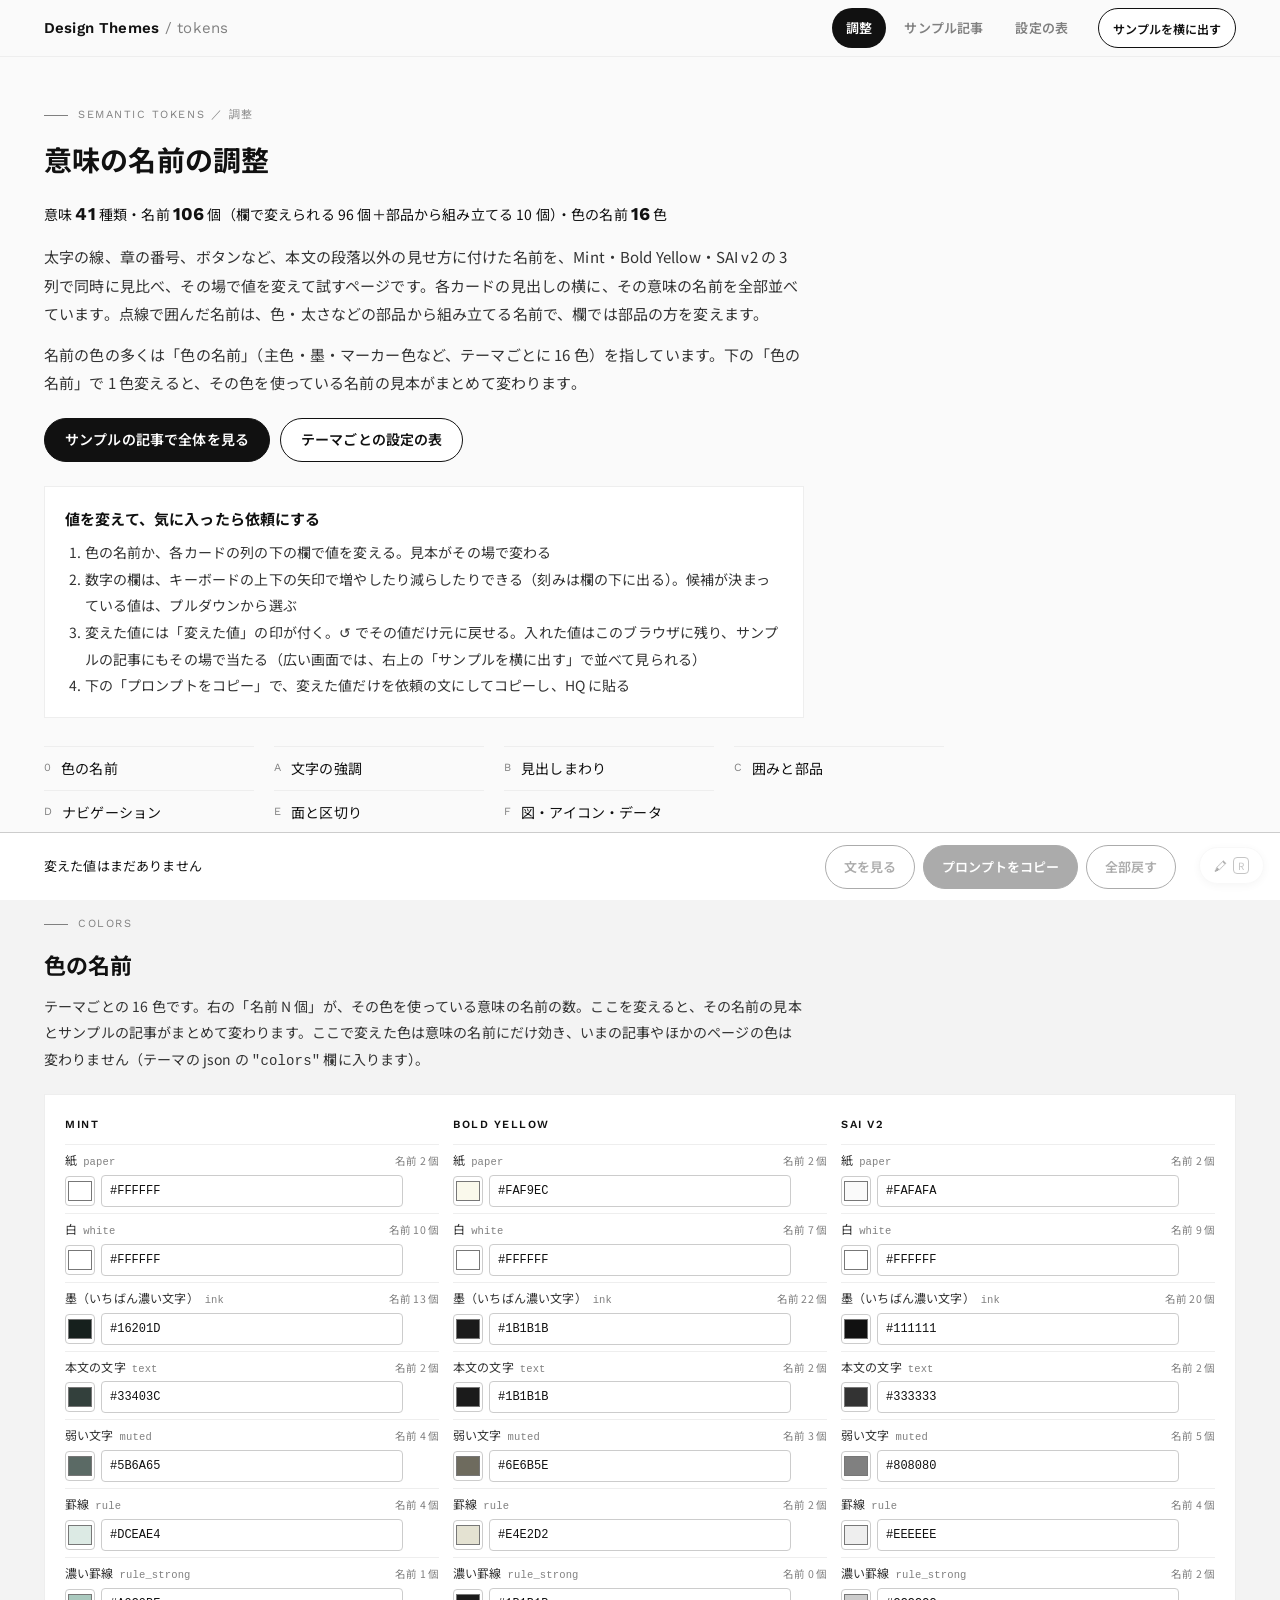
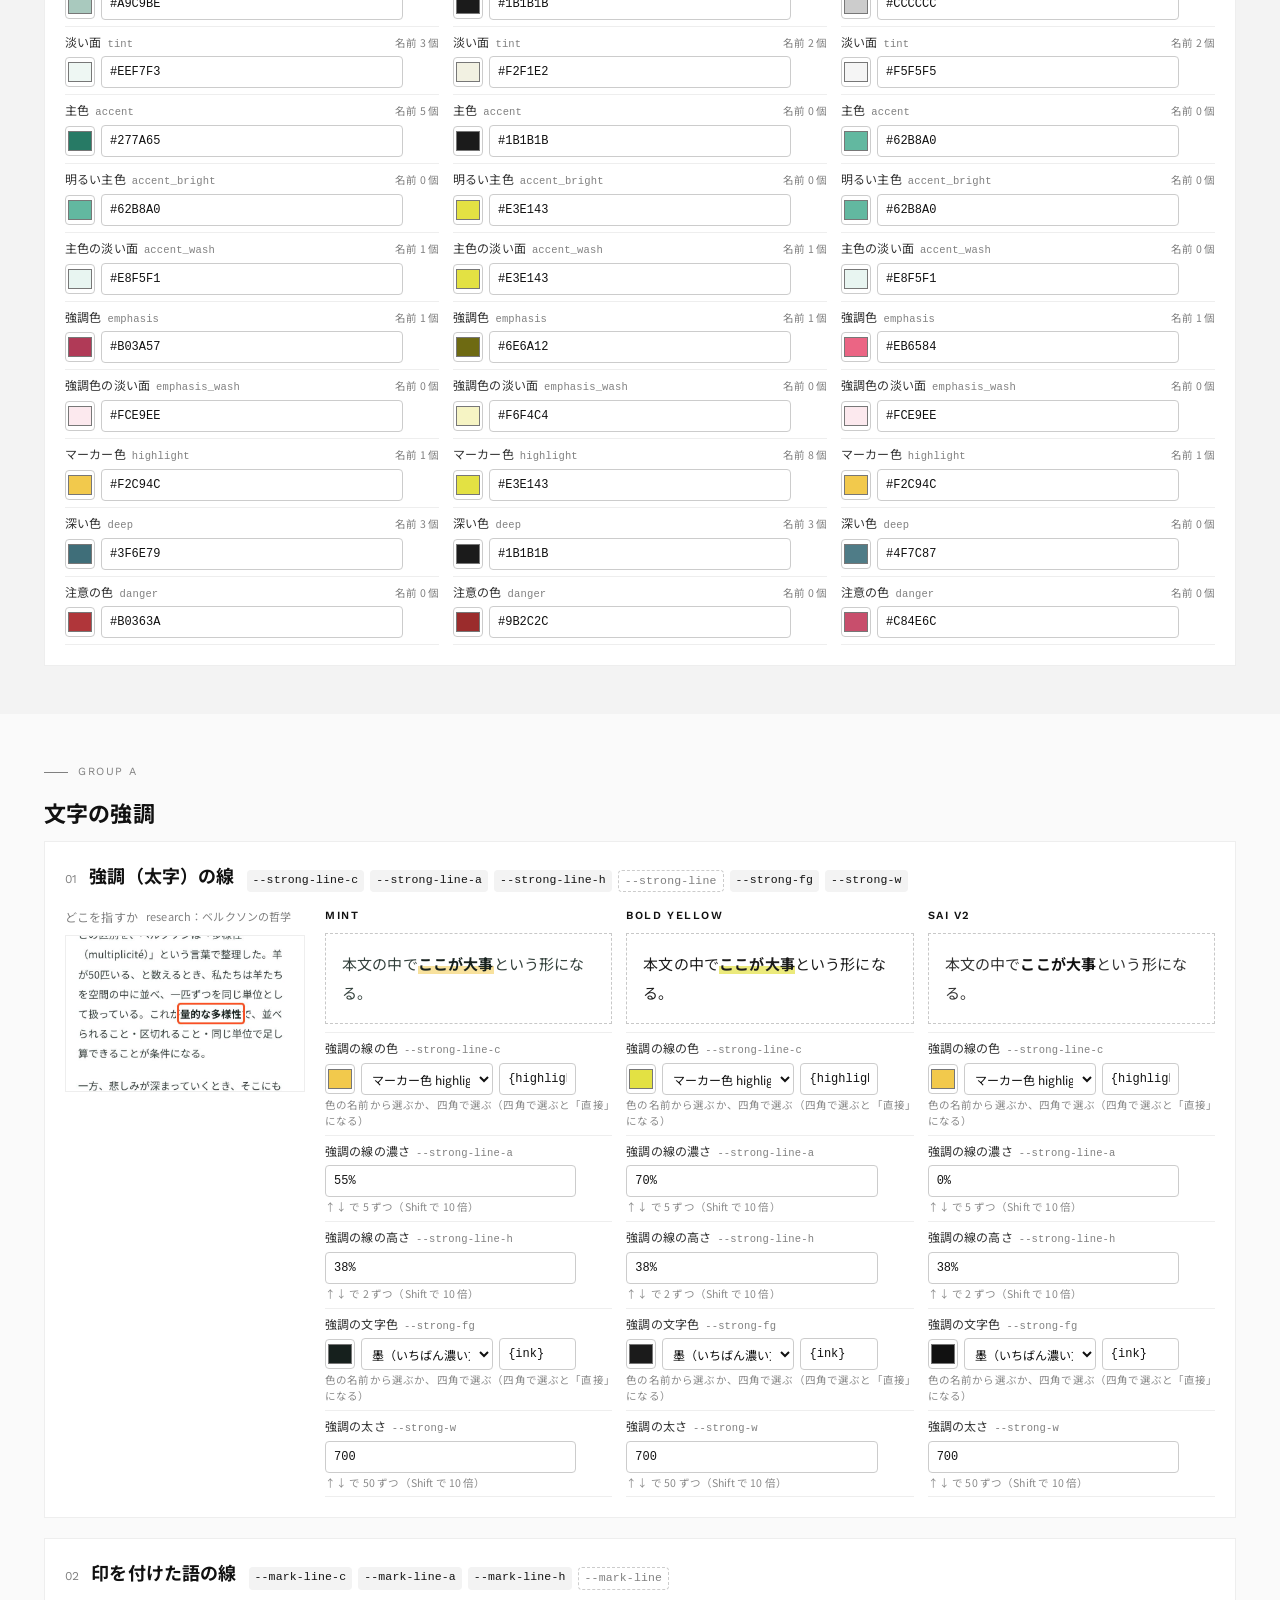
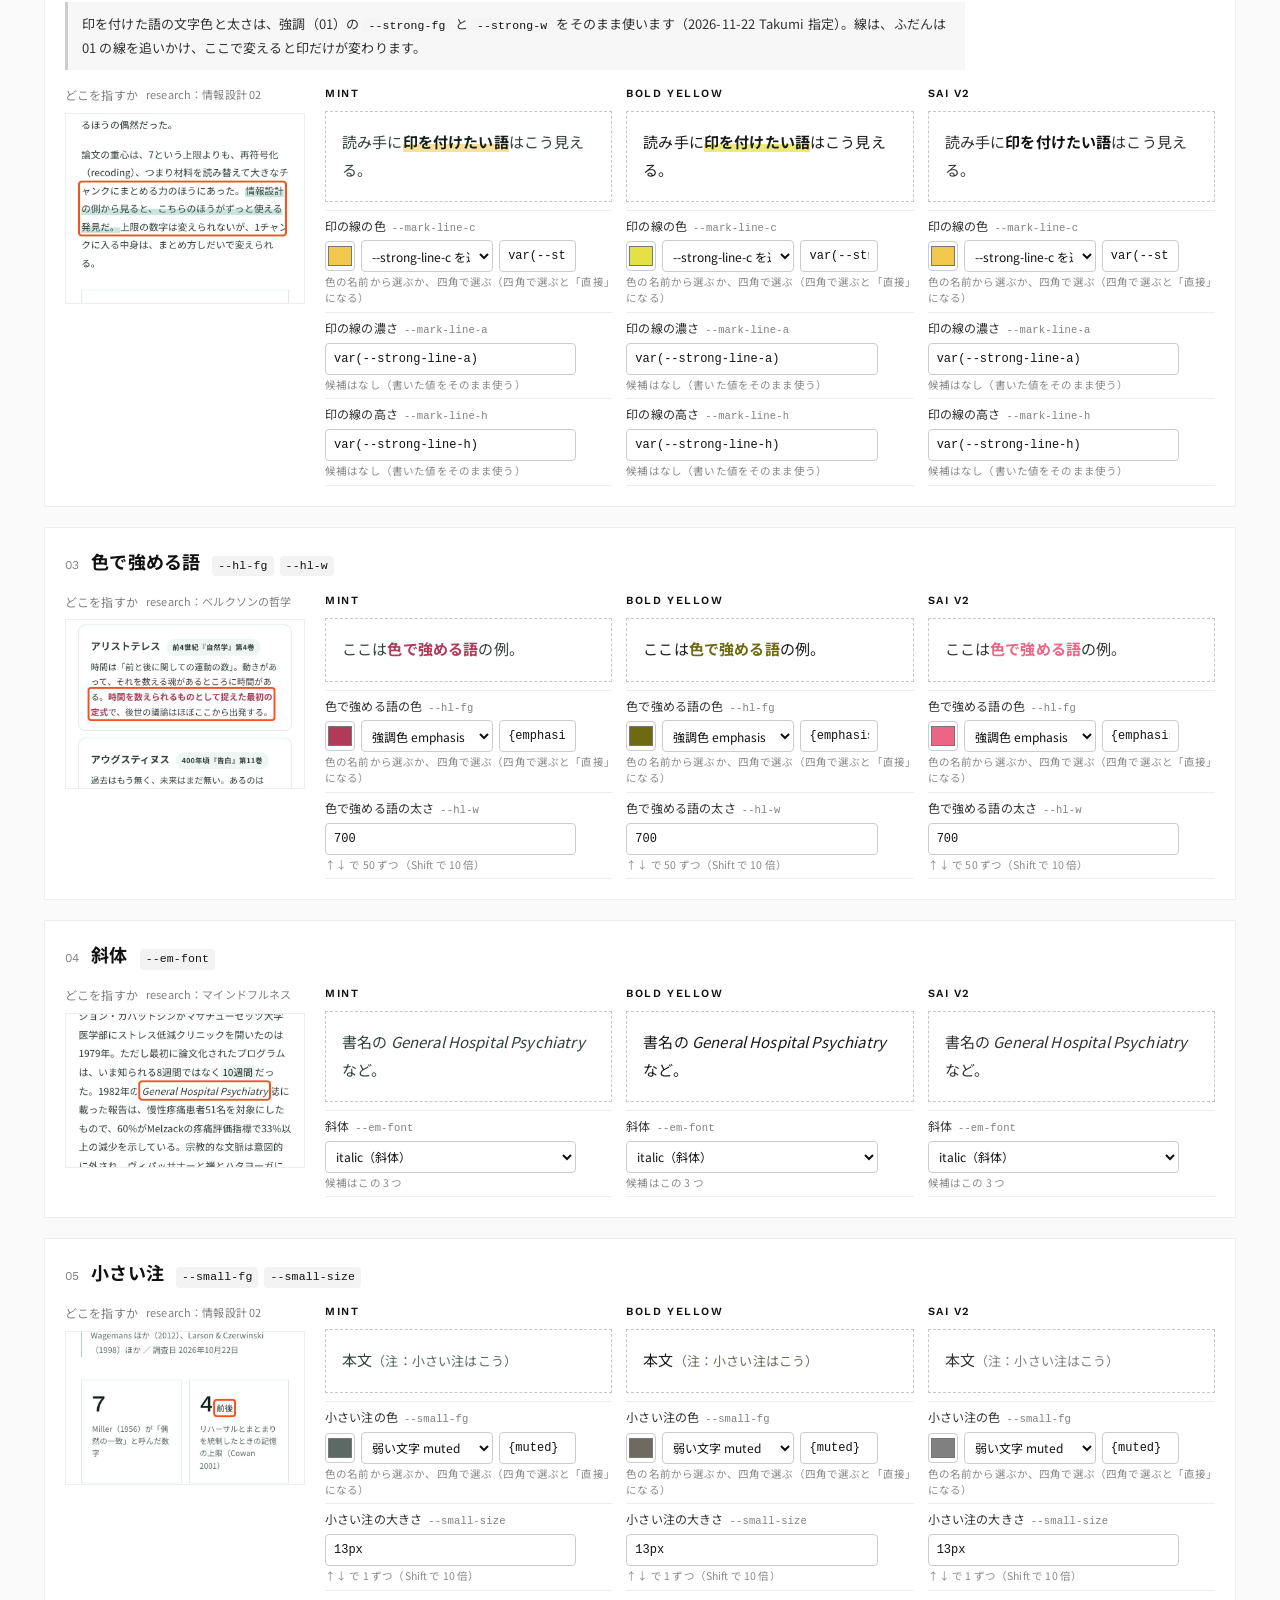
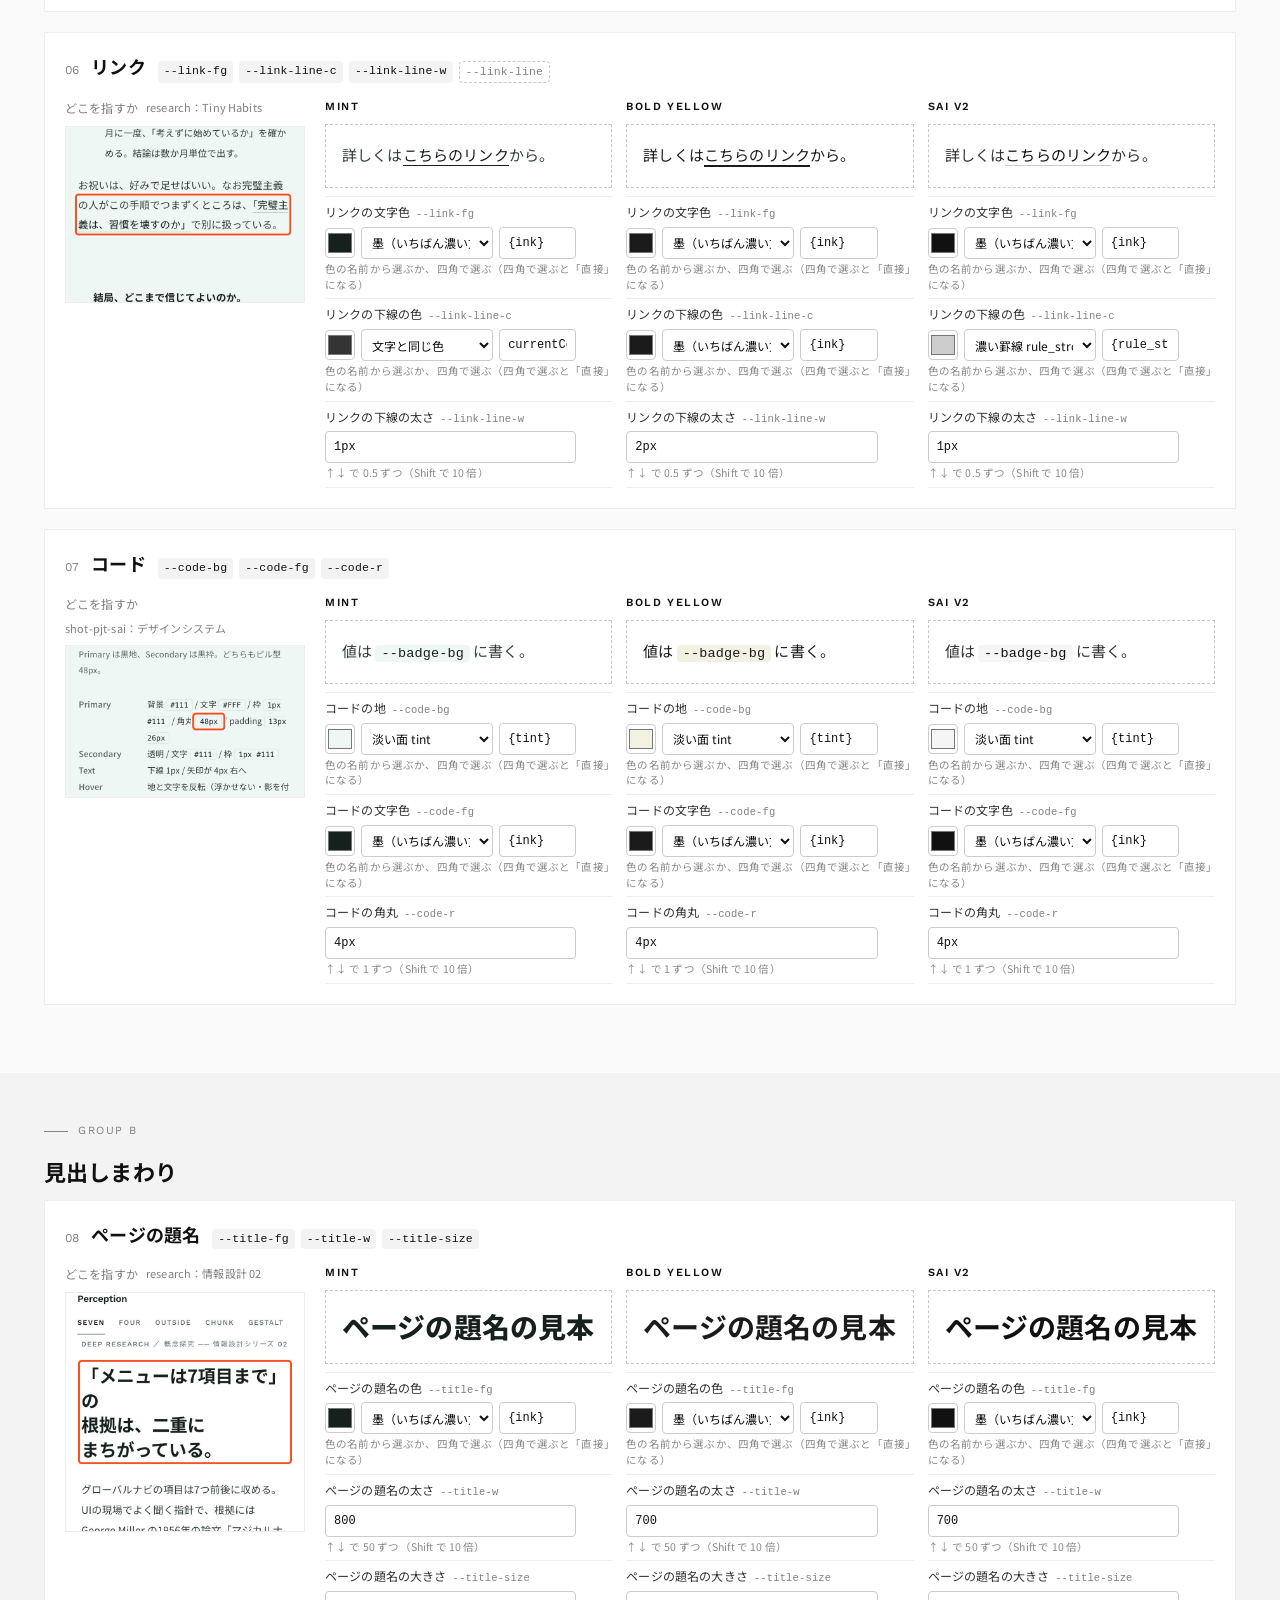
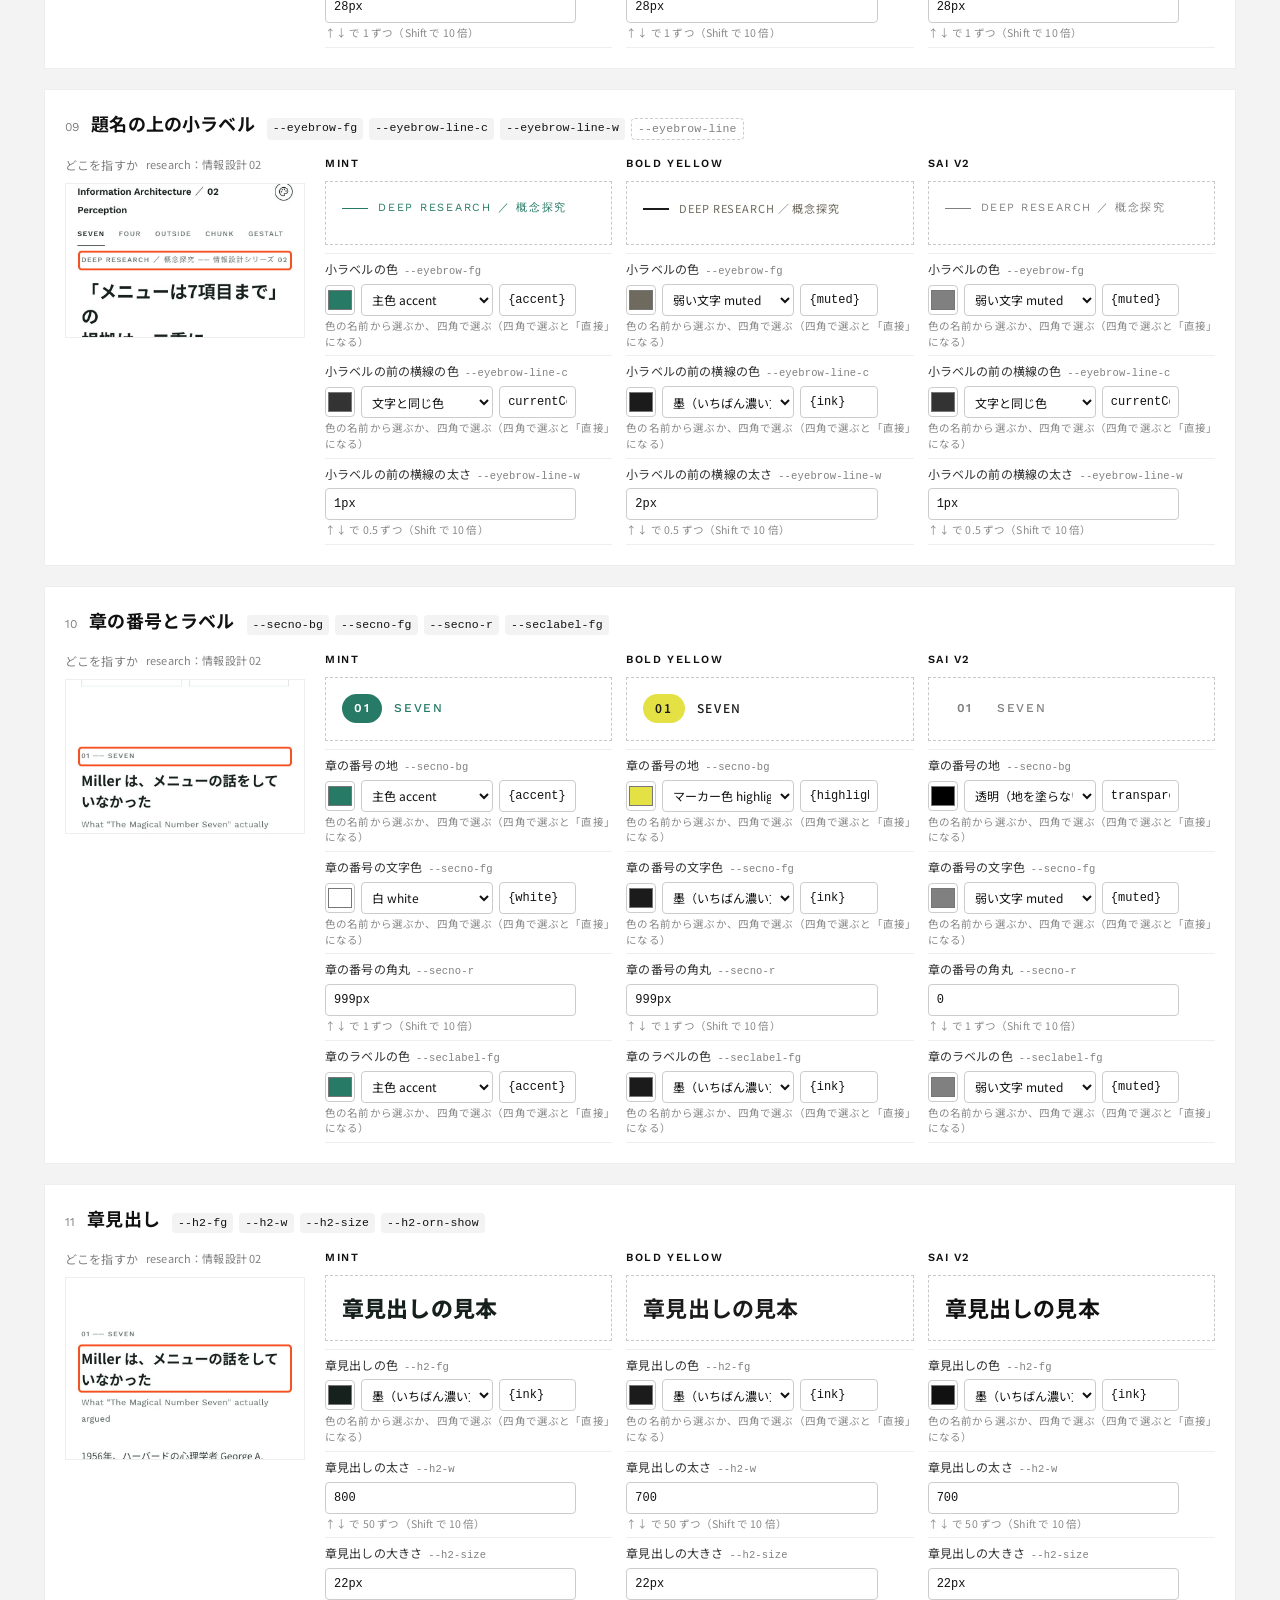
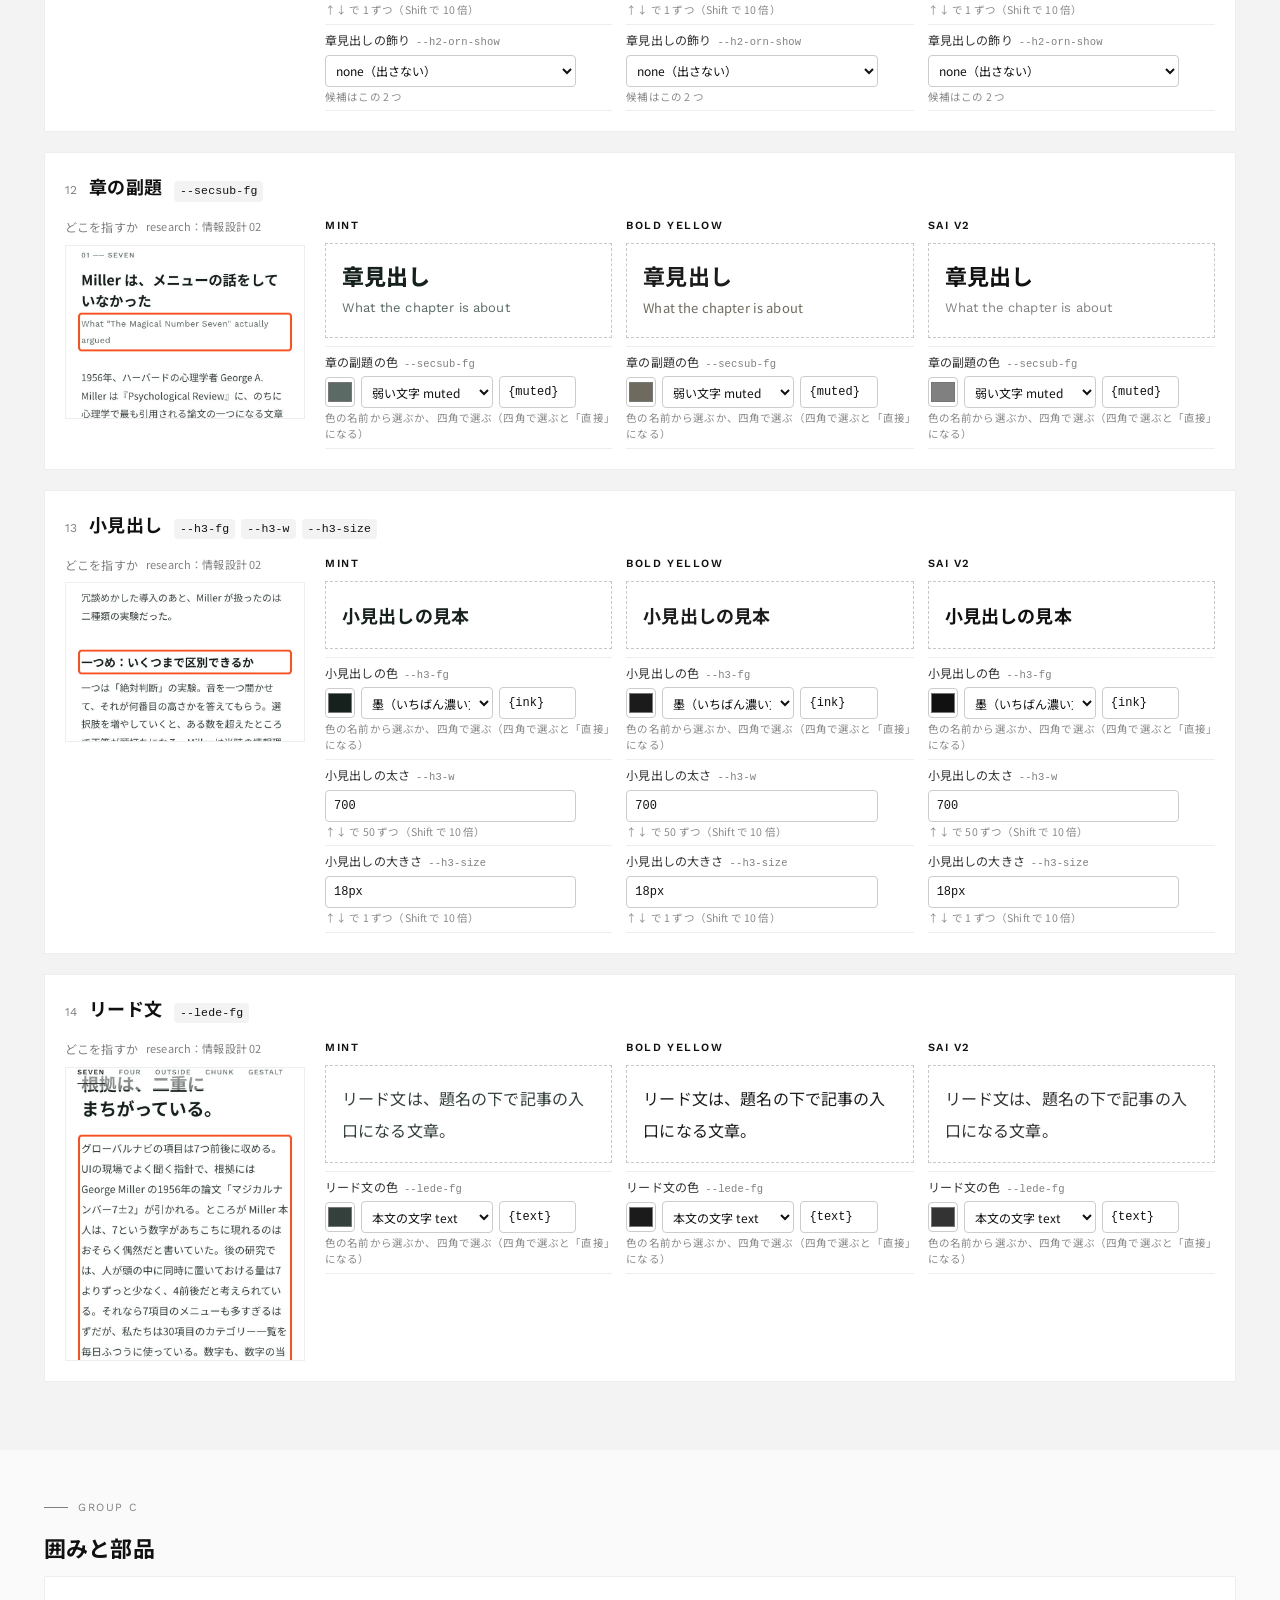
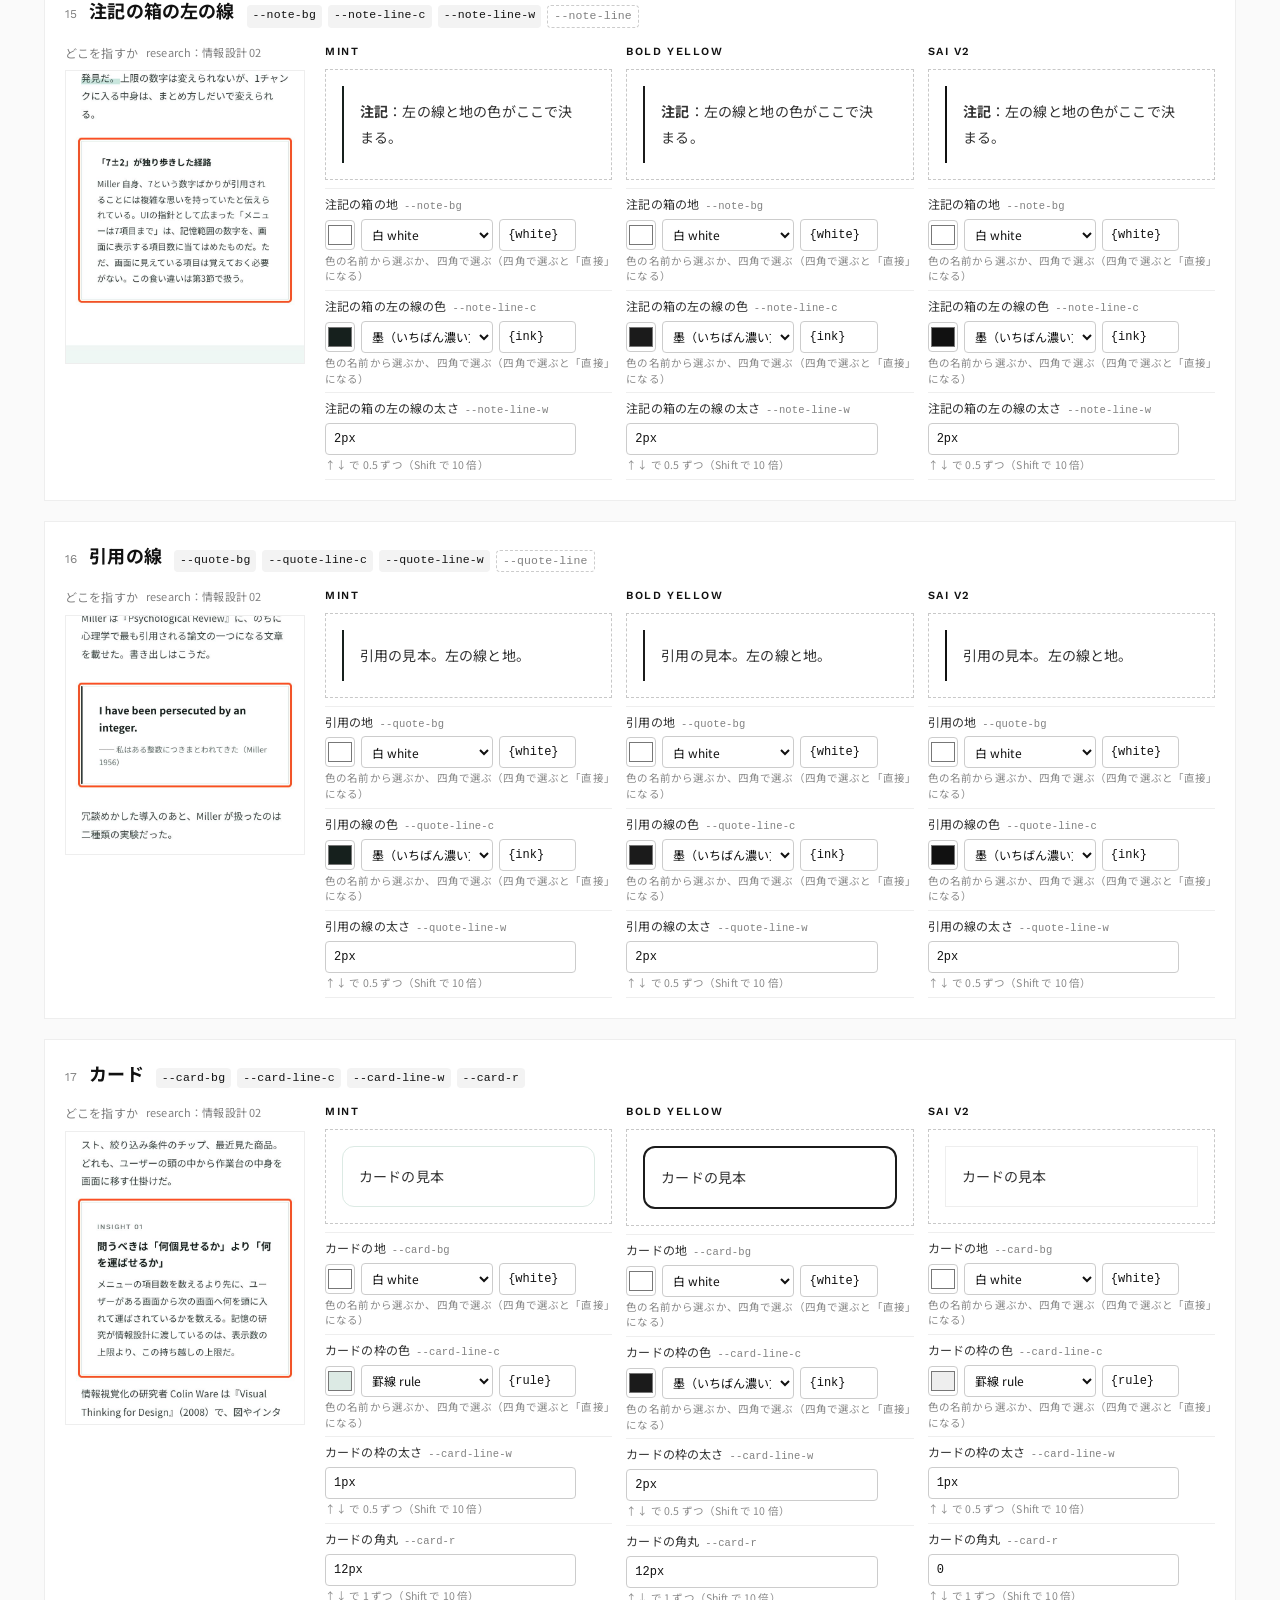
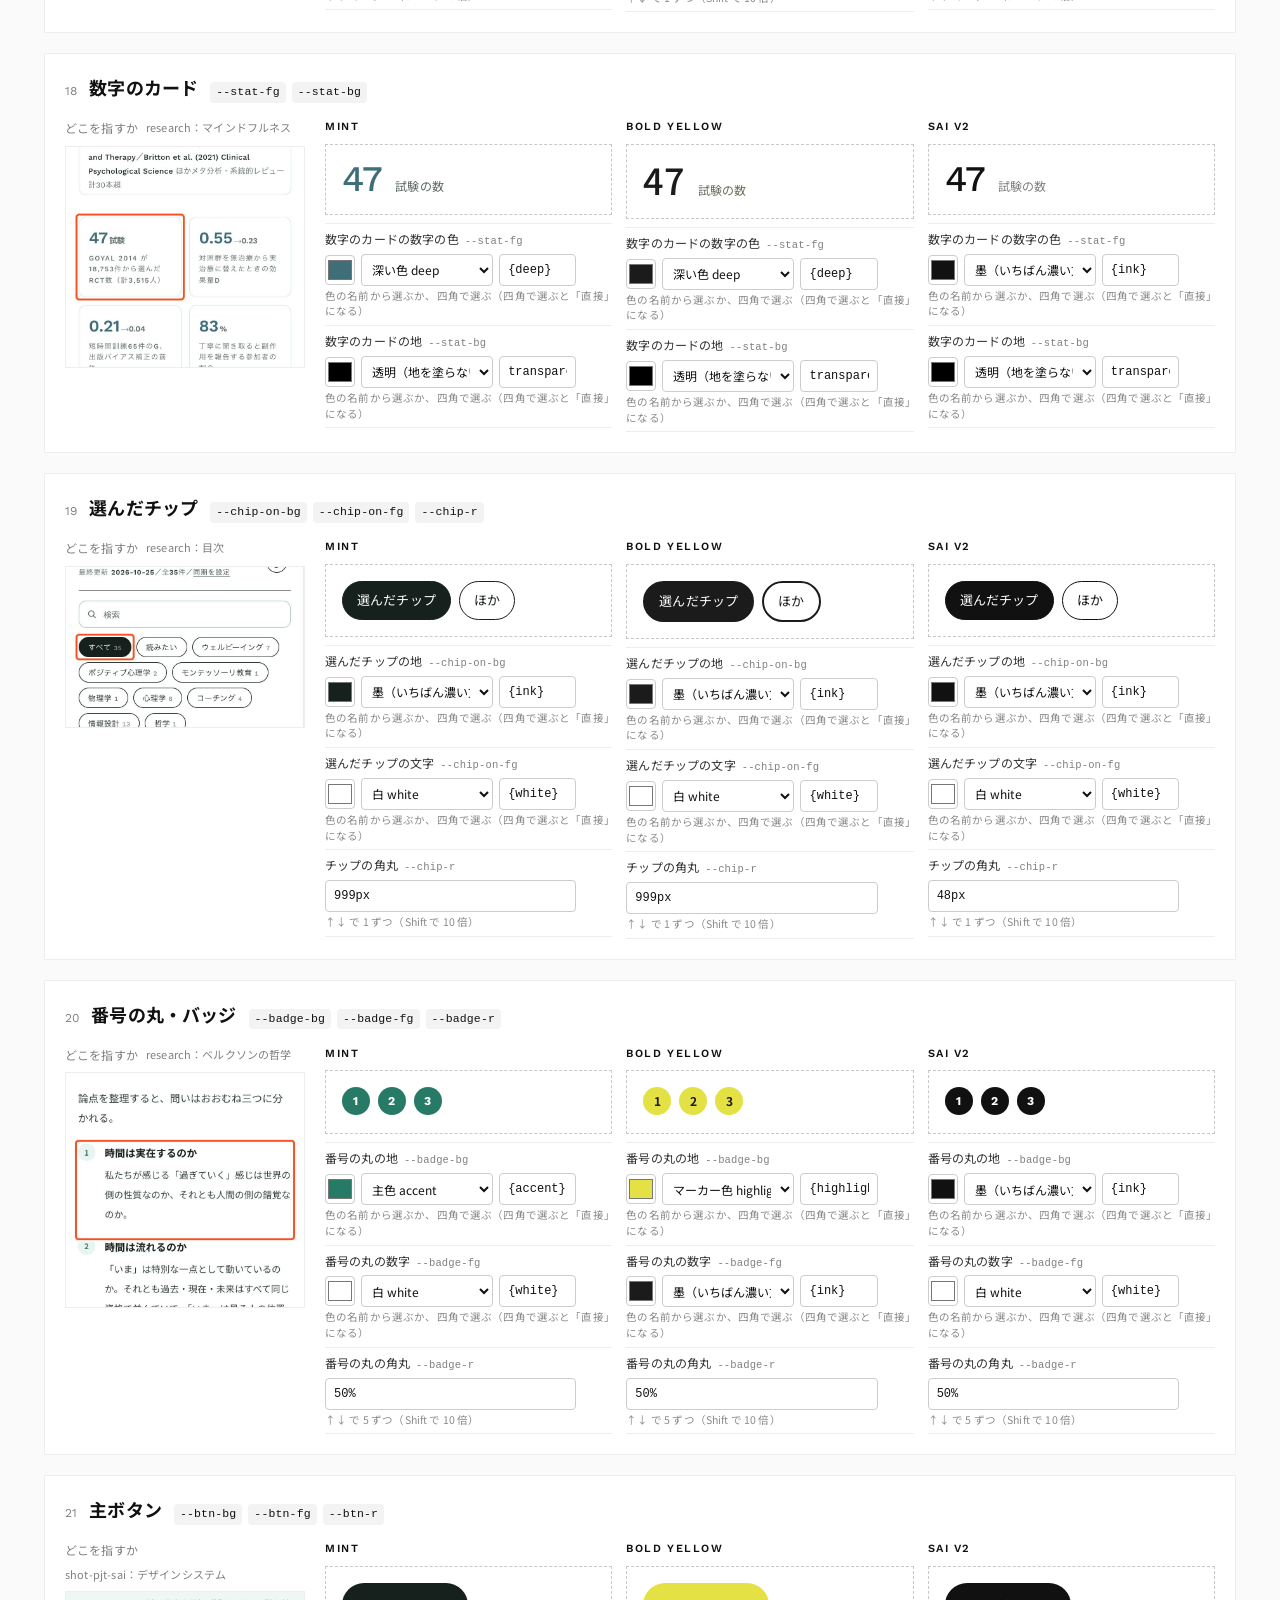
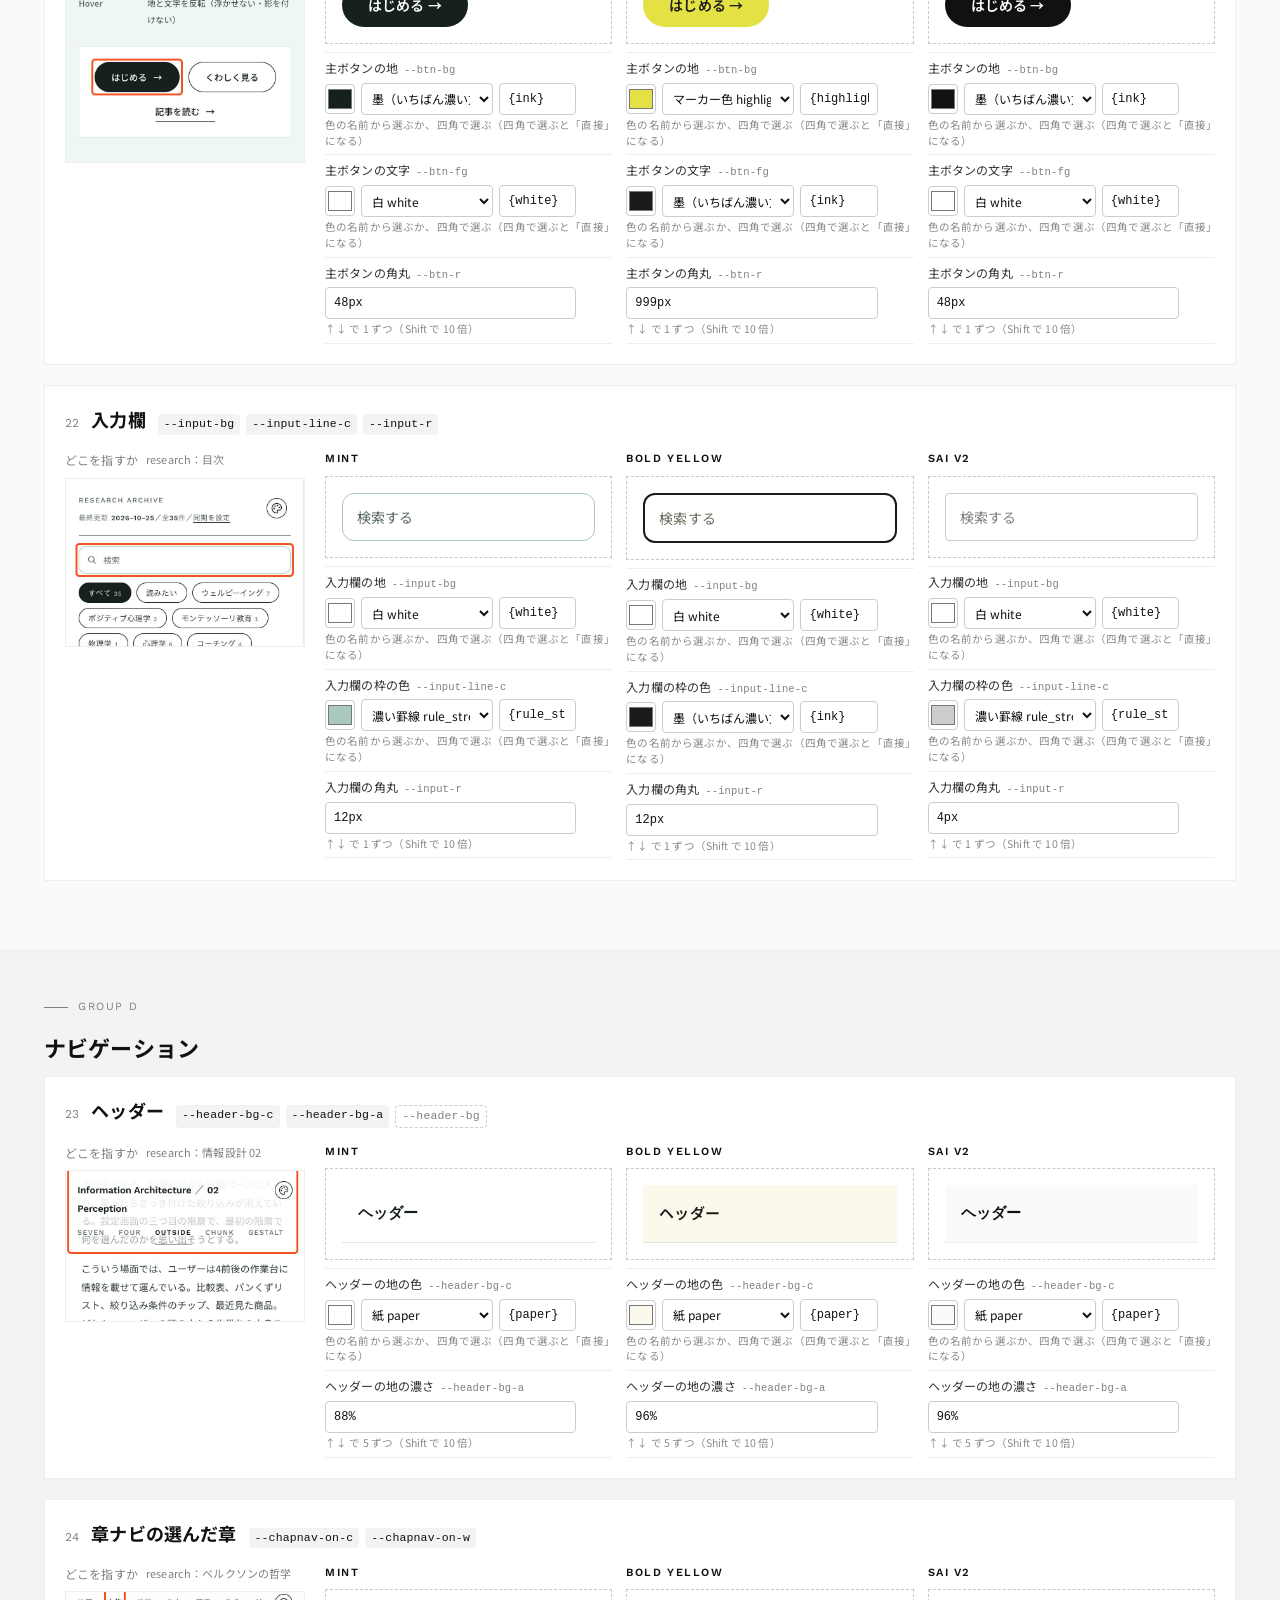
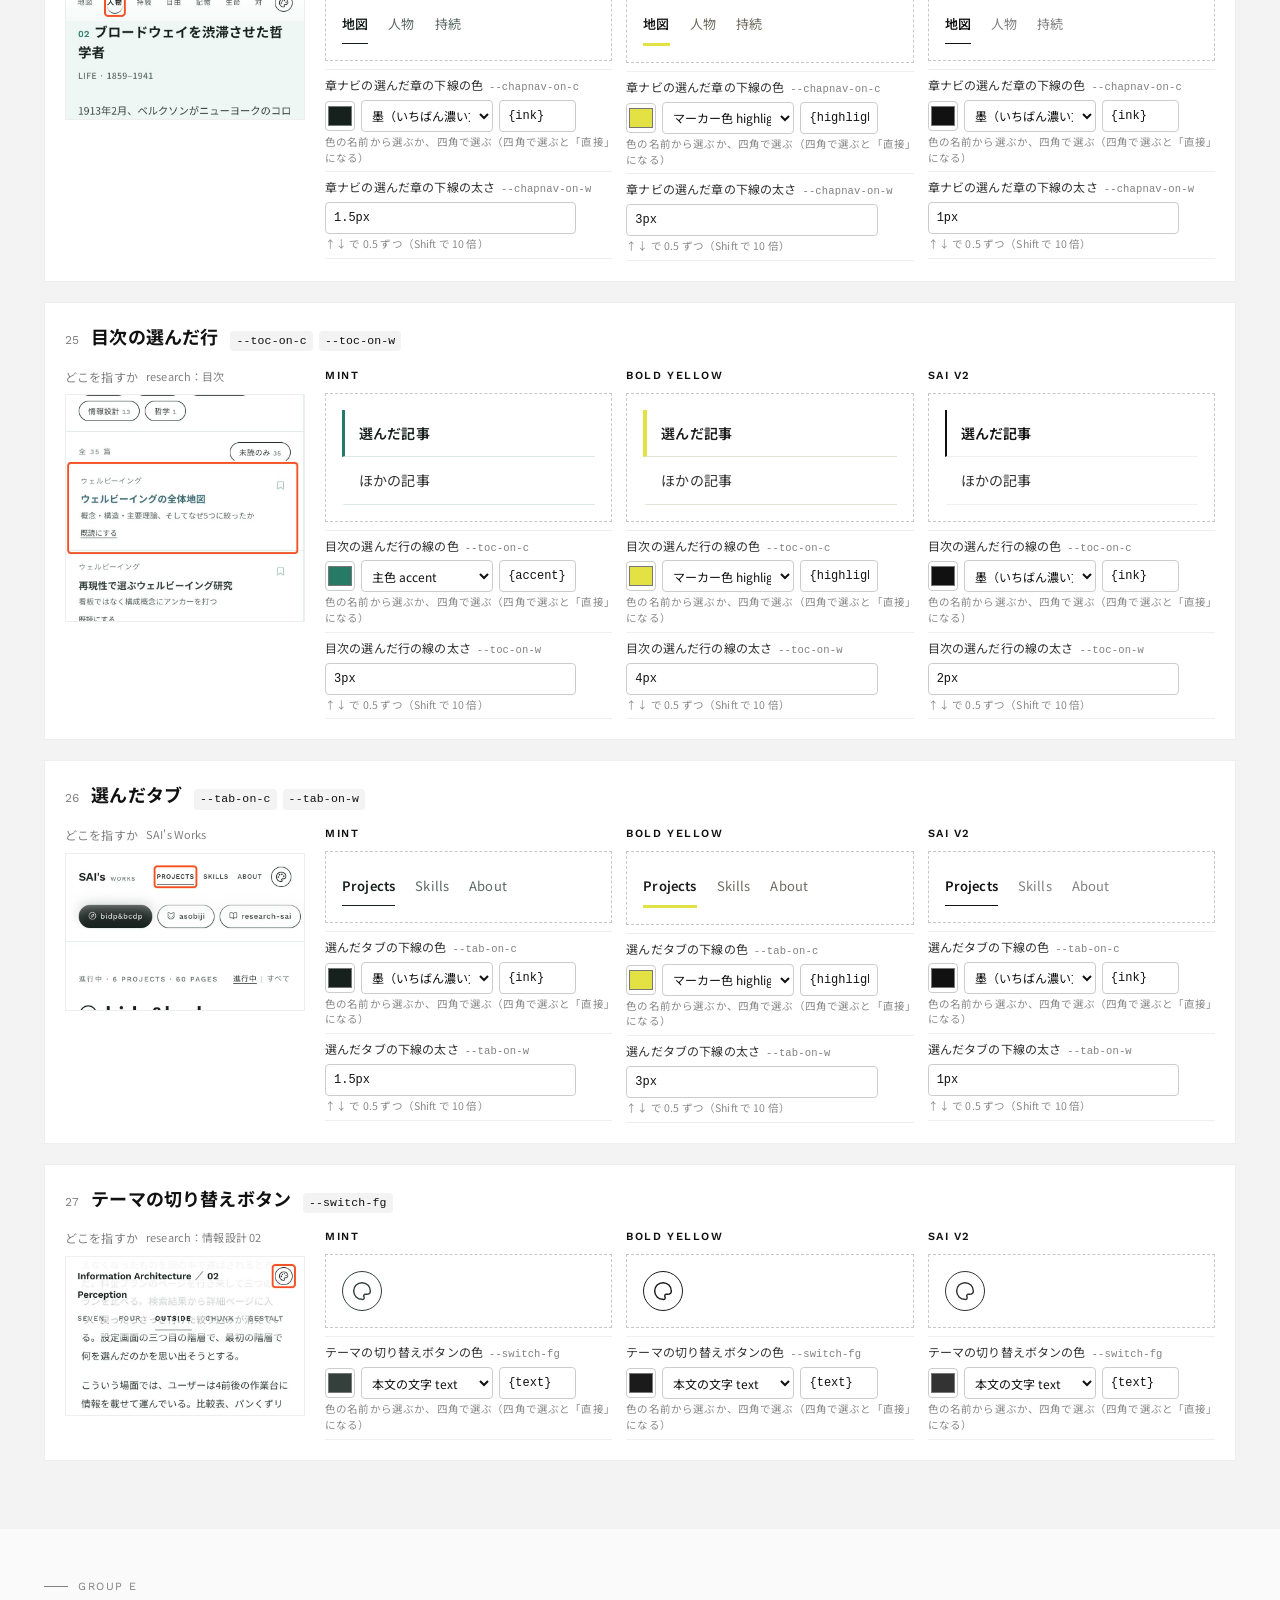
==== tokens/index.html @ 6c26d079 "調整・サンプル記事・設定の表を 1 ページのタブにまとめる /tokens/ の中で「調整」「サンプル記事」「設定の表」を切り替えるようにした。 サンプルの記事は iframe で読み、調整の値が変わ" ====
<!doctype html>
<html lang="ja">
<head>
<meta charset="utf-8">
<meta name="viewport" content="width=device-width, initial-scale=1">
<meta name="robots" content="noindex, nofollow">
<title>意味の名前の調整</title>
<link rel="icon" href="favicon.svg" type="image/svg+xml">
<link rel="preconnect" href="https://fonts.googleapis.com">
<link rel="preconnect" href="https://fonts.gstatic.com" crossorigin>
<link href="https://fonts.googleapis.com/css2?family=Noto+Sans+JP:wght@400;500;700;800&family=Work+Sans:wght@300;400;500;600;700&display=swap" rel="stylesheet">
<!-- このページはテーマの切り替えの対象外（2026-11-22 Takumi 指定）。themes.css / themes.js は読まない。
     3 テーマの値は下の .col-mint / .col-bold / .col-sai に書き、見本を 3 列で同時に見せる -->
<style>
  /* このページ自身の見た目（固定。SAI v2 の値） */
  :root {
    --paper: #FAFAFA; --white: #FFFFFF; --ink: #111111; --text: #333333; --muted: #808080;
    --rule: #EEEEEE; --rule-strong: #CCCCCC; --tint: #F5F5F5;
    --en: "Work Sans", "Helvetica Neue", Arial, sans-serif;
    --jp: "Noto Sans JP", "Hiragino Kaku Gothic ProN", "Hiragino Sans", sans-serif;
    --chg: #FF4F1F;
  }
  * { box-sizing: border-box; }
  html { -webkit-text-size-adjust: 100%; }
  body { margin: 0; background: var(--paper); color: var(--text); font-family: var(--jp); font-size: 15px; line-height: 1.9; letter-spacing: .01em; overflow-x: clip; padding-bottom: 88px; }
  code { font-family: ui-monospace, "SF Mono", Menlo, monospace; }
  .wrap { max-width: 1240px; margin: 0 auto; padding: 0 24px; }

  .hd { position: sticky; top: 0; z-index: 50; background: rgba(250, 250, 250, .94); border-bottom: 1px solid var(--rule); }
  .hd-in { display: flex; align-items: center; gap: 16px; min-height: 56px; }
  .brand { font-family: var(--en); font-weight: 600; color: var(--ink); text-decoration: none; white-space: nowrap; }
  .brand span { font-weight: 400; color: var(--muted); margin-left: 6px; }
  .hd-nav { margin-left: auto; display: flex; gap: 18px; font-size: 12px; }
  .hd-nav a { color: var(--muted); text-decoration: none; }
  .hd-nav a:hover { color: var(--ink); }
  @media (max-width: 640px) { .hd-nav { display: none; } }

  .hero { padding: 48px 0 32px; }
  .eyebrow { display: flex; align-items: center; gap: 10px; margin: 0 0 14px; font-family: var(--en); font-size: 11px; letter-spacing: .14em; text-transform: uppercase; color: var(--muted); }
  .eyebrow::before { content: ""; width: 24px; height: 1px; background: currentColor; }
  h1 { margin: 0 0 18px; font-size: 28px; line-height: 1.4; color: var(--ink); font-weight: 700; }
  .counts { margin: 0 0 12px; font-size: 14px; color: var(--ink); }
  .counts b { font-family: var(--en); font-size: 18px; }
  .lede { max-width: 760px; margin: 0 0 12px; }
  .links { display: flex; flex-wrap: wrap; gap: 10px; margin: 20px 0 0; }
  .lk { display: inline-flex; align-items: center; min-height: 44px; padding: 0 20px; border: 1px solid var(--ink); border-radius: 48px; color: var(--ink); text-decoration: none; font-size: 14px; font-weight: 600; background: #FFFFFF; }
  .lk.pri { background: var(--ink); color: #FFFFFF; }
  .how { max-width: 760px; margin: 24px 0 0; padding: 18px 20px; background: var(--white); border: 1px solid var(--rule); }
  .how h2 { margin: 0 0 6px; font-size: 15px; color: var(--ink); }
  .how ol { margin: 0; padding-left: 1.4em; font-size: 14px; }
  .how code, .tk-note code { background: var(--tint); padding: 1px 6px; border-radius: 4px; font-size: .88em; color: var(--ink); }
  .jumps { display: grid; grid-template-columns: repeat(4, 1fr); gap: 0 20px; margin: 28px 0 0; max-width: 900px; }
  .jump { display: flex; align-items: center; gap: 10px; min-height: 44px; border-top: 1px solid var(--rule); color: var(--ink); text-decoration: none; font-size: 14px; }
  .jump span { font-family: var(--en); font-size: 11px; color: var(--muted); }
  @media (max-width: 560px) { .jumps { grid-template-columns: 1fr 1fr; } }

  .grp { padding: 48px 0; }
  .grp:nth-of-type(even) { background: #F3F3F3; }
  .grp h2 { margin: 0 0 12px; font-size: 22px; line-height: 1.45; color: var(--ink); }
  .grp-lede { max-width: 760px; margin: 0 0 20px; font-size: 14px; }

  .tk { background: var(--white); border: 1px solid var(--rule); padding: 20px; margin: 0 0 20px; scroll-margin-top: 70px; }
  .tk-head { display: flex; align-items: baseline; gap: 4px 12px; flex-wrap: wrap; }
  .tk-no { font-family: var(--en); font-size: 12px; color: var(--muted); }
  .tk-label { margin: 0; font-size: 18px; line-height: 1.5; color: var(--ink); }
  .tk-names { flex: 1 1 280px; margin: 0; display: flex; flex-wrap: wrap; gap: 4px 6px; }
  .tk-names code { font-size: 11.5px; color: #111111; background: #F3F3F3; border-radius: 4px; padding: 1px 6px; line-height: 1.6; }
  .tk-names code.drv { color: #808080; background: transparent; border: 1px dashed #CCCCCC; }
  .tk-note { margin: 12px 0 0; padding: 10px 14px; background: #F7F7F7; border-left: 3px solid #CCCCCC; font-size: 13px; line-height: 1.8; max-width: 900px; }
  .tk-body { display: grid; grid-template-columns: 240px minmax(0, 1fr); gap: 20px; margin-top: 14px; align-items: start; }
  .tk-body > * { min-width: 0; }
  figure { margin: 0; }
  figcaption { font-size: 12px; color: var(--muted); margin: 0 0 6px; display: flex; flex-wrap: wrap; gap: 2px 8px; }
  .src { font-size: 11px; }
  .shot { border: 1px solid var(--rule); background: #FFFFFF; }
  .shot img { display: block; width: 100%; height: auto; }

  /* 3 テーマの列。列の中は見本だけがテーマの値を使う。見出し・入力欄は固定の色（var() を使わない） */
  .cols { display: grid; grid-template-columns: repeat(3, minmax(0, 1fr)); gap: 14px; }
  .col { min-width: 0; }
  .col-h { margin: 0 0 6px; font-family: "Work Sans", "Helvetica Neue", Arial, sans-serif; font-size: 11px; letter-spacing: .14em; text-transform: uppercase; color: #111111; font-weight: 600; }
  .fs { margin-top: 8px; border-top: 1px solid #EEEEEE; }
  .f { padding: 6px 0; border-bottom: 1px solid #EEEEEE; scroll-margin-top: 80px; }
  .f-k { display: flex; flex-wrap: wrap; gap: 0 6px; align-items: baseline; font-size: 12px; color: #333333; line-height: 1.5; }
  .f-k code { font-size: 10.5px; color: #808080; }
  .f-k .uses { font-size: 10.5px; color: #808080; margin-left: auto; }
  .f-in { display: flex; gap: 6px; align-items: center; margin-top: 4px; }
  .f-h { margin: 2px 0 0; font-size: 10.5px; color: #8A8A8A; line-height: 1.5; }
  .pick { flex: none; width: 30px; height: 30px; padding: 0; border: 1px solid #CCCCCC; border-radius: 4px; background: none; cursor: pointer; }
  .sel { flex: 0 1 46%; min-width: 0; height: 32px; padding: 0 6px; border: 1px solid #CCCCCC; border-radius: 4px; font: 12px var(--jp); color: #111111; background: #FFFFFF; }
  .sel-only { flex: 1; }
  .txt { flex: 1; min-width: 0; height: 32px; padding: 0 8px; border: 1px solid #CCCCCC; border-radius: 4px; font: 12px ui-monospace, Menlo, monospace; color: #111111; background: #FFFFFF; }
  .txt:focus, .sel:focus { outline: 2px solid #111111; outline-offset: 1px; }
  .undo { flex: none; width: 30px; height: 32px; border: 1px solid #CCCCCC; border-radius: 4px; background: #FFFFFF; color: #808080; cursor: pointer; visibility: hidden; }
  .f.changed { box-shadow: inset 3px 0 0 var(--chg); padding-left: 8px; }
  .f.changed .txt, .f.changed .sel-only { border-color: var(--chg); }
  .f.changed .undo { visibility: visible; color: var(--chg); border-color: var(--chg); }
  .f.changed .f-k::after { content: "変えた値"; font-size: 10px; color: var(--chg); }

  /* 色の名前のパネル */
  .pal { background: var(--white); border: 1px solid var(--rule); padding: 20px; }

  @media (max-width: 980px) { .tk-body { grid-template-columns: 1fr; } .where { max-width: min(360px, 100%); } }
  /* 細い画面：3 列を横にスワイプ */
  @media (max-width: 760px) {
    .wrap { padding: 0 16px; }
    .tk, .pal { padding: 16px; }
    .cols { display: flex; overflow-x: auto; scroll-snap-type: x mandatory; gap: 12px; margin: 0 -16px; padding: 0 16px 6px; overscroll-behavior-x: contain; }
    .col { flex: 0 0 84%; scroll-snap-align: start; }
    .swipe { display: block; }
  }
  .swipe { display: none; margin: 0 0 6px; font-size: 12px; color: #808080; }

  /* 下に固定のバー（右下の指摘モードのボタンと重ならないよう右に余白） */
  .bar { position: fixed; left: 0; right: 0; bottom: 0; z-index: 60; background: rgba(255, 255, 255, .97); border-top: 1px solid var(--rule-strong); }
  .bar-in { display: flex; align-items: center; gap: 8px; min-height: 64px; flex-wrap: wrap; padding-top: 8px; padding-bottom: 8px; padding-right: 84px; }
  .bar-n { font-size: 13px; color: var(--ink); margin-right: auto; }
  .bar-n b { color: var(--chg); }
  .bb { min-height: 44px; padding: 0 18px; border-radius: 48px; border: 1px solid var(--ink); background: #FFFFFF; color: var(--ink); font: 600 13px var(--jp); cursor: pointer; }
  .bb.pri { background: var(--ink); color: #FFFFFF; }
  .bb:disabled { opacity: .35; cursor: default; }
  .toast { position: fixed; left: 50%; bottom: 84px; transform: translateX(-50%); background: var(--ink); color: #FFFFFF; font-size: 13px; padding: 8px 16px; border-radius: 48px; opacity: 0; pointer-events: none; transition: opacity .2s; z-index: 70; }
  .toast.on { opacity: 1; }
  .preview { max-width: 1240px; margin: 0 auto; padding: 0 24px 12px; display: none; }
  .preview.on { display: block; }
  .preview pre { margin: 0; max-height: 40vh; overflow: auto; background: var(--tint); padding: 12px; font-size: 12px; line-height: 1.6; white-space: pre-wrap; word-break: break-all; }
  @media (max-width: 560px) { .bar-in { padding-left: 12px; padding-right: 76px; gap: 6px; } .bar-n { width: 100%; margin: 0; line-height: 1.4; font-size: 12px; } .bb { padding: 0 12px; font-size: 12px; min-height: 40px; } #tt-show { display: none; } }

  footer { color: var(--muted); font-size: 12px; padding: 32px 0; }

  /* 表示の切り替え（調整・サンプル記事・設定の表） */
  .vtabs { display: flex; gap: 4px; margin-left: auto; }
  .vtab { display: inline-flex; align-items: center; min-height: 40px; padding: 0 14px; border-radius: 48px; color: var(--muted); text-decoration: none; font-size: 13px; font-weight: 600; white-space: nowrap; }
  .vtab[aria-selected="true"] { background: var(--ink); color: #FFFFFF; }
  .split-btn { display: none; min-height: 40px; padding: 0 14px; border: 1px solid var(--ink); border-radius: 48px; background: #FFFFFF; color: var(--ink); font: 600 12px var(--jp); cursor: pointer; white-space: nowrap; }
  .split-btn[aria-pressed="true"] { background: var(--ink); color: #FFFFFF; }
  @media (min-width: 1100px) { body[data-view="tune"] .split-btn { display: inline-flex; align-items: center; } }
  @media (max-width: 560px) { .brand span { display: none; } .vtab { padding: 0 10px; font-size: 12px; } .hd-in { gap: 8px; } }

  #frame-box { display: none; background: #FFFFFF; z-index: 40; }
  #frame-box iframe { display: block; width: 100%; height: calc(100% - 38px); border: 0; background: #FFFFFF; }
  .fb-h { display: flex; align-items: center; gap: 10px; height: 38px; padding: 0 12px; background: #FFF4D6; color: #3A2E00; font-size: 12px; border-bottom: 1px solid #E8C96A; overflow: hidden; }
  .fb-h span { flex: 1; min-width: 0; white-space: nowrap; overflow: hidden; text-overflow: ellipsis; }
  .fb-x { display: none; flex: none; border: 1px solid #C9A94A; background: #FFFFFF; color: #3A2E00; border-radius: 48px; padding: 2px 12px; font: 600 12px var(--jp); cursor: pointer; }
  body[data-view="sample"] #frame-box { display: block; position: fixed; top: 57px; left: 0; right: 0; bottom: 64px; }
  body[data-view="sample"] footer { display: none; }
  /* サンプル記事の表示では、記事の中の指摘モードを使う（外側のボタンは隠す） */
  body[data-view="sample"] #rv-toggle { display: none !important; }
  @media (min-width: 1100px) {
    body.split[data-view="tune"] #frame-box { display: block; position: fixed; top: 57px; right: 0; bottom: 64px; width: 42vw; border-left: 1px solid var(--rule-strong); }
    body.split[data-view="tune"] .fb-x { display: inline-block; }
    body.split[data-view="tune"] #view-tune, body.split[data-view="tune"] footer { margin-right: 42vw; }
    body.split[data-view="tune"] .tk-body { grid-template-columns: 1fr; }
    body.split[data-view="tune"] .where { max-width: 320px; }
  }
  @media (max-width: 560px) { body[data-view="sample"] #frame-box { bottom: 104px; } }

  /* 設定の表 */
  .tv-hero { padding: 40px 0 8px; }
  .ttabs { display: flex; gap: 6px; flex-wrap: wrap; margin: 16px 0 0; }
  .ttab { min-height: 44px; padding: 0 18px; border: 1px solid var(--ink); border-radius: 48px; background: #FFFFFF; color: var(--ink); font: 600 14px var(--jp); cursor: pointer; }
  .ttab[aria-selected="true"] { background: var(--ink); color: #FFFFFF; }
  .tpanel { padding: 24px 0 48px; }
  .tpanel h3 { margin: 28px 0 6px; font-size: 16px; color: var(--ink); }
  .tpanel .note { margin: 0 0 10px; font-size: 13px; color: var(--muted); }
  .tw { overflow-x: auto; background: #FFFFFF; border: 1px solid var(--rule); }
  .tw table { border-collapse: collapse; width: 100%; min-width: 620px; font-size: 14px; line-height: 1.8; }
  .tw th, .tw td { text-align: left; vertical-align: top; padding: 8px 10px; border-bottom: 1px solid var(--rule); }
  .tw th { font-size: 11px; font-weight: 500; color: var(--muted); letter-spacing: .06em; white-space: nowrap; }
  .tw td:first-child { white-space: nowrap; }
  .tw code { font-size: 12px; color: var(--ink); }
  .tw .lab { font-size: 12px; color: var(--text); }
  .tw .res { font-size: 11px; color: var(--muted); }
  .tw .sw { display: inline-block; width: 12px; height: 12px; border: 1px solid rgba(0,0,0,.15); border-radius: 3px; margin-right: 6px; vertical-align: -1px; }


  /* 各テーマの値（build.py が色の名前・台帳・テーマの json から書く） */
  .col-mint {
    --paper: #FFFFFF;
    --white: #FFFFFF;
    --ink: #16201D;
    --text: #33403C;
    --muted: #5B6A65;
    --rule: #DCEAE4;
    --rule-strong: #A9C9BE;
    --tint: #EEF7F3;
    --teal: #277A65;
    --yellow: #F2C94C;
    --coral: #B03A57;
    --deep-teal: #3F6E79;
    --en: "Work Sans", "Helvetica Neue", Arial, sans-serif;
    --stripe: linear-gradient(transparent, transparent);
    --bw: 1px;
    --ls-label: 0.16em;
    --label-case: uppercase;
    --shadow-card: none;
    --pal-paper: #FFFFFF;
    --pal-white: #FFFFFF;
    --pal-ink: #16201D;
    --pal-text: #33403C;
    --pal-muted: #5B6A65;
    --pal-rule: #DCEAE4;
    --pal-rule-strong: #A9C9BE;
    --pal-tint: #EEF7F3;
    --pal-accent: #277A65;
    --pal-accent-bright: #62B8A0;
    --pal-accent-wash: #E8F5F1;
    --pal-emphasis: #B03A57;
    --pal-emphasis-wash: #FCE9EE;
    --pal-highlight: #F2C94C;
    --pal-deep: #3F6E79;
    --pal-danger: #B0363A;
    --strong-line-c: var(--pal-highlight);
    --strong-line-a: 55%;
    --strong-line-h: 38%;
    --strong-line: linear-gradient(transparent calc(100% - var(--strong-line-h)), color-mix(in srgb, var(--strong-line-c) var(--strong-line-a), transparent) calc(100% - var(--strong-line-h)));
    --strong-fg: var(--pal-ink);
    --strong-w: 700;
    --mark-line-c: var(--strong-line-c);
    --mark-line-a: var(--strong-line-a);
    --mark-line-h: var(--strong-line-h);
    --mark-line: linear-gradient(transparent calc(100% - var(--mark-line-h)), color-mix(in srgb, var(--mark-line-c) var(--mark-line-a), transparent) calc(100% - var(--mark-line-h)));
    --hl-fg: var(--pal-emphasis);
    --hl-w: 700;
    --em-font: italic;
    --small-fg: var(--pal-muted);
    --small-size: 13px;
    --link-fg: var(--pal-ink);
    --link-line-c: currentColor;
    --link-line-w: 1px;
    --link-line: var(--link-line-w) solid var(--link-line-c);
    --code-bg: var(--pal-tint);
    --code-fg: var(--pal-ink);
    --code-r: 4px;
    --title-fg: var(--pal-ink);
    --title-w: 800;
    --title-size: 28px;
    --eyebrow-fg: var(--pal-accent);
    --eyebrow-line-c: currentColor;
    --eyebrow-line-w: 1px;
    --eyebrow-line: var(--eyebrow-line-w) solid var(--eyebrow-line-c);
    --secno-bg: var(--pal-accent);
    --secno-fg: var(--pal-white);
    --secno-r: 999px;
    --seclabel-fg: var(--pal-accent);
    --h2-fg: var(--pal-ink);
    --h2-w: 800;
    --h2-size: 22px;
    --h2-orn-show: none;
    --secsub-fg: var(--pal-muted);
    --h3-fg: var(--pal-ink);
    --h3-w: 700;
    --h3-size: 18px;
    --lede-fg: var(--pal-text);
    --note-bg: var(--pal-white);
    --note-line-c: var(--pal-ink);
    --note-line-w: 2px;
    --note-line: var(--note-line-w) solid var(--note-line-c);
    --quote-bg: var(--pal-white);
    --quote-line-c: var(--pal-ink);
    --quote-line-w: 2px;
    --quote-line: var(--quote-line-w) solid var(--quote-line-c);
    --card-bg: var(--pal-white);
    --card-line-c: var(--pal-rule);
    --card-line-w: 1px;
    --card-r: 12px;
    --stat-fg: var(--pal-deep);
    --stat-bg: transparent;
    --chip-on-bg: var(--pal-ink);
    --chip-on-fg: var(--pal-white);
    --chip-r: 999px;
    --badge-bg: var(--pal-accent);
    --badge-fg: var(--pal-white);
    --badge-r: 50%;
    --btn-bg: var(--pal-ink);
    --btn-fg: var(--pal-white);
    --btn-r: 48px;
    --input-bg: var(--pal-white);
    --input-line-c: var(--pal-rule-strong);
    --input-r: 12px;
    --header-bg-c: var(--pal-paper);
    --header-bg-a: 88%;
    --header-bg: color-mix(in srgb, var(--header-bg-c) var(--header-bg-a), transparent);
    --chapnav-on-c: var(--pal-ink);
    --chapnav-on-w: 1.5px;
    --toc-on-c: var(--pal-accent);
    --toc-on-w: 3px;
    --tab-on-c: var(--pal-ink);
    --tab-on-w: 1.5px;
    --switch-fg: var(--pal-text);
    --page-bg: var(--pal-paper);
    --band-bg: var(--pal-white);
    --band-alt-bg: var(--pal-tint);
    --headstripe-show: none;
    --divider-line-c: var(--pal-rule);
    --divider-line-w: 1px;
    --divider-line: var(--divider-line-w) solid var(--divider-line-c);
    --hero-area-bg: transparent;
    --hero-area-orn-show: none;
    --pagefoot-bg: var(--pal-tint);
    --pagefoot-fg: var(--pal-muted);
    --icon-fg: #2F8B73;
    --icon-w: 1.75;
    --table-head-line-c: var(--pal-ink);
    --table-head-line-w: 1px;
    --table-head-line: var(--table-head-line-w) solid var(--table-head-line-c);
    --table-zebra-bg: #F5FAF8;
    --list-dot-bg: var(--pal-muted);
    --figure-bg: var(--pal-white);
    --figure-line-c: var(--pal-rule);
    --figure-line-w: 1px;
    --figure-line: var(--figure-line-w) solid var(--figure-line-c);
    --meter-fill-bg: var(--pal-deep);
    --meter-track-bg: var(--pal-rule);
    --langtag-bg: var(--pal-accent-wash);
    --langtag-fg: var(--pal-deep);
    --orn-show: block;
    --motion-show: 0;
  }
  .col-bold {
    --paper: #FAF9EC;
    --white: #FFFFFF;
    --ink: #1B1B1B;
    --text: #1B1B1B;
    --muted: #6E6B5E;
    --rule: #E4E2D2;
    --rule-strong: #1B1B1B;
    --tint: #F2F1E2;
    --teal: #1B1B1B;
    --yellow: #E3E143;
    --coral: #6E6A12;
    --deep-teal: #1B1B1B;
    --en: "Noto Sans JP", "Hiragino Kaku Gothic ProN", "Hiragino Sans", sans-serif;
    --stripe: repeating-linear-gradient(135deg, #E3E143 0 16px, #1B1B1B 16px 18px, #E3E143 18px 34px);
    --bw: 2px;
    --ls-label: 0.08em;
    --label-case: uppercase;
    --shadow-card: none;
    --pal-paper: #FAF9EC;
    --pal-white: #FFFFFF;
    --pal-ink: #1B1B1B;
    --pal-text: #1B1B1B;
    --pal-muted: #6E6B5E;
    --pal-rule: #E4E2D2;
    --pal-rule-strong: #1B1B1B;
    --pal-tint: #F2F1E2;
    --pal-accent: #1B1B1B;
    --pal-accent-bright: #E3E143;
    --pal-accent-wash: #E3E143;
    --pal-emphasis: #6E6A12;
    --pal-emphasis-wash: #F6F4C4;
    --pal-highlight: #E3E143;
    --pal-deep: #1B1B1B;
    --pal-danger: #9B2C2C;
    --pal-select-line: #E3E143;
    --strong-line-c: var(--pal-highlight);
    --strong-line-a: 70%;
    --strong-line-h: 38%;
    --strong-line: linear-gradient(transparent calc(100% - var(--strong-line-h)), color-mix(in srgb, var(--strong-line-c) var(--strong-line-a), transparent) calc(100% - var(--strong-line-h)));
    --strong-fg: var(--pal-ink);
    --strong-w: 700;
    --mark-line-c: var(--strong-line-c);
    --mark-line-a: var(--strong-line-a);
    --mark-line-h: var(--strong-line-h);
    --mark-line: linear-gradient(transparent calc(100% - var(--mark-line-h)), color-mix(in srgb, var(--mark-line-c) var(--mark-line-a), transparent) calc(100% - var(--mark-line-h)));
    --hl-fg: var(--pal-emphasis);
    --hl-w: 700;
    --em-font: italic;
    --small-fg: var(--pal-muted);
    --small-size: 13px;
    --link-fg: var(--pal-ink);
    --link-line-c: var(--pal-ink);
    --link-line-w: 2px;
    --link-line: var(--link-line-w) solid var(--link-line-c);
    --code-bg: var(--pal-tint);
    --code-fg: var(--pal-ink);
    --code-r: 4px;
    --title-fg: var(--pal-ink);
    --title-w: 700;
    --title-size: 28px;
    --eyebrow-fg: var(--pal-muted);
    --eyebrow-line-c: var(--pal-ink);
    --eyebrow-line-w: 2px;
    --eyebrow-line: var(--eyebrow-line-w) solid var(--eyebrow-line-c);
    --secno-bg: var(--pal-highlight);
    --secno-fg: var(--pal-ink);
    --secno-r: 999px;
    --seclabel-fg: var(--pal-ink);
    --h2-fg: var(--pal-ink);
    --h2-w: 700;
    --h2-size: 22px;
    --h2-orn-show: none;
    --secsub-fg: var(--pal-muted);
    --h3-fg: var(--pal-ink);
    --h3-w: 700;
    --h3-size: 18px;
    --lede-fg: var(--pal-text);
    --note-bg: var(--pal-white);
    --note-line-c: var(--pal-ink);
    --note-line-w: 2px;
    --note-line: var(--note-line-w) solid var(--note-line-c);
    --quote-bg: var(--pal-white);
    --quote-line-c: var(--pal-ink);
    --quote-line-w: 2px;
    --quote-line: var(--quote-line-w) solid var(--quote-line-c);
    --card-bg: var(--pal-white);
    --card-line-c: var(--pal-ink);
    --card-line-w: 2px;
    --card-r: 12px;
    --stat-fg: var(--pal-deep);
    --stat-bg: transparent;
    --chip-on-bg: var(--pal-ink);
    --chip-on-fg: var(--pal-white);
    --chip-r: 999px;
    --badge-bg: var(--pal-highlight);
    --badge-fg: var(--pal-ink);
    --badge-r: 50%;
    --btn-bg: var(--pal-highlight);
    --btn-fg: var(--pal-ink);
    --btn-r: 999px;
    --input-bg: var(--pal-white);
    --input-line-c: var(--pal-ink);
    --input-r: 12px;
    --header-bg-c: var(--pal-paper);
    --header-bg-a: 96%;
    --header-bg: color-mix(in srgb, var(--header-bg-c) var(--header-bg-a), transparent);
    --chapnav-on-c: var(--pal-highlight);
    --chapnav-on-w: 3px;
    --toc-on-c: var(--pal-highlight);
    --toc-on-w: 4px;
    --tab-on-c: var(--pal-highlight);
    --tab-on-w: 3px;
    --switch-fg: var(--pal-text);
    --page-bg: var(--pal-paper);
    --band-bg: var(--pal-white);
    --band-alt-bg: #F9F8DE;
    --headstripe-show: block;
    --divider-line-c: var(--pal-rule);
    --divider-line-w: 1px;
    --divider-line: var(--divider-line-w) solid var(--divider-line-c);
    --hero-area-bg: transparent;
    --hero-area-orn-show: none;
    --pagefoot-bg: var(--pal-highlight);
    --pagefoot-fg: var(--pal-ink);
    --icon-fg: var(--pal-ink);
    --icon-w: 2;
    --table-head-line-c: var(--pal-ink);
    --table-head-line-w: 2px;
    --table-head-line: var(--table-head-line-w) solid var(--table-head-line-c);
    --table-zebra-bg: var(--pal-tint);
    --list-dot-bg: var(--pal-ink);
    --figure-bg: var(--pal-white);
    --figure-line-c: var(--pal-ink);
    --figure-line-w: 2px;
    --figure-line: var(--figure-line-w) solid var(--figure-line-c);
    --meter-fill-bg: var(--pal-deep);
    --meter-track-bg: var(--pal-rule);
    --langtag-bg: var(--pal-accent-wash);
    --langtag-fg: var(--pal-deep);
    --orn-show: block;
    --motion-show: 0;
  }
  .col-sai {
    --paper: #FAFAFA;
    --white: #FFFFFF;
    --ink: #111111;
    --text: #333333;
    --muted: #808080;
    --rule: #EEEEEE;
    --rule-strong: #CCCCCC;
    --tint: #F5F5F5;
    --teal: #62B8A0;
    --yellow: #F2C94C;
    --coral: #EB6584;
    --deep-teal: #4F7C87;
    --en: "Work Sans", "Helvetica Neue", Arial, sans-serif;
    --stripe: repeating-linear-gradient(135deg, #F2C94C 0 14px, #62B8A0 14px 28px, #FFFFFF 28px 42px, #4F7C87 42px 56px, #FFFFFF 56px 70px);
    --bw: 1px;
    --ls-label: 0.14em;
    --label-case: uppercase;
    --shadow-card: none;
    --pal-paper: #FAFAFA;
    --pal-white: #FFFFFF;
    --pal-ink: #111111;
    --pal-text: #333333;
    --pal-muted: #808080;
    --pal-rule: #EEEEEE;
    --pal-rule-strong: #CCCCCC;
    --pal-tint: #F5F5F5;
    --pal-accent: #62B8A0;
    --pal-accent-bright: #62B8A0;
    --pal-accent-wash: #E8F5F1;
    --pal-emphasis: #EB6584;
    --pal-emphasis-wash: #FCE9EE;
    --pal-highlight: #F2C94C;
    --pal-deep: #4F7C87;
    --pal-danger: #C84E6C;
    --strong-line-c: var(--pal-highlight);
    --strong-line-a: 0%;
    --strong-line-h: 38%;
    --strong-line: linear-gradient(transparent calc(100% - var(--strong-line-h)), color-mix(in srgb, var(--strong-line-c) var(--strong-line-a), transparent) calc(100% - var(--strong-line-h)));
    --strong-fg: var(--pal-ink);
    --strong-w: 700;
    --mark-line-c: var(--strong-line-c);
    --mark-line-a: var(--strong-line-a);
    --mark-line-h: var(--strong-line-h);
    --mark-line: linear-gradient(transparent calc(100% - var(--mark-line-h)), color-mix(in srgb, var(--mark-line-c) var(--mark-line-a), transparent) calc(100% - var(--mark-line-h)));
    --hl-fg: var(--pal-emphasis);
    --hl-w: 700;
    --em-font: italic;
    --small-fg: var(--pal-muted);
    --small-size: 13px;
    --link-fg: var(--pal-ink);
    --link-line-c: var(--pal-rule-strong);
    --link-line-w: 1px;
    --link-line: var(--link-line-w) solid var(--link-line-c);
    --code-bg: var(--pal-tint);
    --code-fg: var(--pal-ink);
    --code-r: 4px;
    --title-fg: var(--pal-ink);
    --title-w: 700;
    --title-size: 28px;
    --eyebrow-fg: var(--pal-muted);
    --eyebrow-line-c: currentColor;
    --eyebrow-line-w: 1px;
    --eyebrow-line: var(--eyebrow-line-w) solid var(--eyebrow-line-c);
    --secno-bg: transparent;
    --secno-fg: var(--pal-muted);
    --secno-r: 0;
    --seclabel-fg: var(--pal-muted);
    --h2-fg: var(--pal-ink);
    --h2-w: 700;
    --h2-size: 22px;
    --h2-orn-show: none;
    --secsub-fg: var(--pal-muted);
    --h3-fg: var(--pal-ink);
    --h3-w: 700;
    --h3-size: 18px;
    --lede-fg: var(--pal-text);
    --note-bg: var(--pal-white);
    --note-line-c: var(--pal-ink);
    --note-line-w: 2px;
    --note-line: var(--note-line-w) solid var(--note-line-c);
    --quote-bg: var(--pal-white);
    --quote-line-c: var(--pal-ink);
    --quote-line-w: 2px;
    --quote-line: var(--quote-line-w) solid var(--quote-line-c);
    --card-bg: var(--pal-white);
    --card-line-c: var(--pal-rule);
    --card-line-w: 1px;
    --card-r: 0;
    --stat-fg: var(--pal-ink);
    --stat-bg: transparent;
    --chip-on-bg: var(--pal-ink);
    --chip-on-fg: var(--pal-white);
    --chip-r: 48px;
    --badge-bg: var(--pal-ink);
    --badge-fg: var(--pal-white);
    --badge-r: 50%;
    --btn-bg: var(--pal-ink);
    --btn-fg: var(--pal-white);
    --btn-r: 48px;
    --input-bg: var(--pal-white);
    --input-line-c: var(--pal-rule-strong);
    --input-r: 4px;
    --header-bg-c: var(--pal-paper);
    --header-bg-a: 96%;
    --header-bg: color-mix(in srgb, var(--header-bg-c) var(--header-bg-a), transparent);
    --chapnav-on-c: var(--pal-ink);
    --chapnav-on-w: 1px;
    --toc-on-c: var(--pal-ink);
    --toc-on-w: 2px;
    --tab-on-c: var(--pal-ink);
    --tab-on-w: 1px;
    --switch-fg: var(--pal-text);
    --page-bg: var(--pal-paper);
    --band-bg: var(--pal-white);
    --band-alt-bg: #F6F6F6;
    --headstripe-show: block;
    --divider-line-c: var(--pal-rule);
    --divider-line-w: 1px;
    --divider-line: var(--divider-line-w) solid var(--divider-line-c);
    --hero-area-bg: transparent;
    --hero-area-orn-show: none;
    --pagefoot-bg: var(--pal-rule);
    --pagefoot-fg: #666666;
    --icon-fg: var(--pal-ink);
    --icon-w: 1.5;
    --table-head-line-c: var(--pal-ink);
    --table-head-line-w: 1px;
    --table-head-line: var(--table-head-line-w) solid var(--table-head-line-c);
    --table-zebra-bg: transparent;
    --list-dot-bg: var(--pal-ink);
    --figure-bg: var(--pal-white);
    --figure-line-c: var(--pal-rule);
    --figure-line-w: 1px;
    --figure-line: var(--figure-line-w) solid var(--figure-line-c);
    --meter-fill-bg: var(--pal-ink);
    --meter-track-bg: #DDE5E1;
    --langtag-bg: var(--pal-tint);
    --langtag-fg: var(--pal-ink);
    --orn-show: block;
    --motion-show: 0;
  }

  /* 見本 */

  .sp { margin: 0; padding: 16px; border: 1px dashed #C8C8C8; background: #FFFFFF; border-radius: 0; min-height: 64px; overflow: hidden; }
  .sp-p { margin: 0; font-size: 15px; line-height: 1.9; color: var(--text); }
  .sp-strong { color: var(--strong-fg); font-weight: var(--strong-w); background: var(--strong-line); }
  .sp-mark { color: var(--strong-fg); font-weight: var(--strong-w); background: var(--mark-line); }
  .sp-hl { color: var(--hl-fg); font-weight: var(--hl-w); }
  .sp-em { font-style: var(--em-font); }
  .sp-small { color: var(--small-fg); font-size: var(--small-size); }
  .sp-link { color: var(--link-fg); border-bottom: var(--link-line); text-decoration: none; }
  .sp-code { background: var(--code-bg); color: var(--code-fg); padding: 1px 6px; border-radius: var(--code-r); font-family: ui-monospace, Menlo, monospace; font-size: .9em; }
  .sp-title { margin: 0; font-size: var(--title-size); line-height: 1.4; font-weight: var(--title-w); color: var(--title-fg); }
  .sp-eyebrow { margin: 0; display: flex; align-items: center; gap: 10px; font-family: var(--en); font-size: 11px; letter-spacing: var(--ls-label); text-transform: var(--label-case); color: var(--eyebrow-fg); }
  .sp-eyebrow::before { content: ""; width: 26px; border-top: var(--eyebrow-line); }
  .sp-secno { display: flex; align-items: center; gap: 12px; font-family: var(--en); font-size: 12px; letter-spacing: .14em; text-transform: uppercase; }
  .sp-secno-num { background: var(--secno-bg); color: var(--secno-fg); border-radius: var(--secno-r); padding: 3px 12px; font-weight: 600; }
  .sp-seclabel { color: var(--seclabel-fg); font-weight: 500; }
  .sp-h2 { margin: 0; font-size: var(--h2-size); line-height: 1.45; font-weight: var(--h2-w); color: var(--h2-fg); }
  .sp-h2 span { position: relative; isolation: isolate; }
  .sp-h2 span::before { content: ""; display: var(--h2-orn-show); position: absolute; z-index: -1; left: -14px; top: -10px; width: 40px; height: 40px; border-radius: 50%; background: var(--yellow); opacity: .55; }
  .sp-secsub { margin: 4px 0 0; font-family: var(--en); font-size: 13px; color: var(--secsub-fg); }
  .sp-h3 { margin: 0; font-size: var(--h3-size); font-weight: var(--h3-w); color: var(--h3-fg); }
  .sp-lede { margin: 0; font-size: 16px; line-height: 2; color: var(--lede-fg); }
  .sp-note, .sp-quote { padding: 12px 16px; font-size: 14px; border: 1px solid var(--card-line); border-left: var(--note-line); background: var(--note-bg); }
  .sp-quote { border-left: var(--quote-line); background: var(--quote-bg); }
  .sp-card { padding: 16px; background: var(--card-bg); border: var(--card-line-w) solid var(--card-line-c); border-radius: var(--card-r); box-shadow: var(--shadow-card); font-size: 14px; }
  .sp-stat { display: flex; align-items: baseline; gap: 12px; background: var(--stat-bg); }
  .sp-stat-n { font-family: var(--en); font-size: 36px; font-weight: 500; color: var(--stat-fg); line-height: 1; }
  .sp-stat-l { font-size: 12px; color: var(--muted); }
  .sp-chips, .sp-badges { display: flex; gap: 8px; flex-wrap: wrap; }
  .sp-chip { font-size: 13px; padding: 6px 14px; border-radius: var(--chip-r); border: var(--bw) solid var(--ink); color: var(--ink); }
  .sp-chip-on { background: var(--chip-on-bg); color: var(--chip-on-fg); border-color: var(--chip-on-bg); }
  .sp-badge { width: 28px; height: 28px; border-radius: var(--badge-r); display: inline-flex; align-items: center; justify-content: center; background: var(--badge-bg); color: var(--badge-fg); font-family: var(--en); font-size: 12px; font-weight: 700; }
  .sp-btn { display: inline-flex; align-items: center; min-height: 44px; padding: 0 26px; background: var(--btn-bg); color: var(--btn-fg); border-radius: var(--btn-r); font-size: 14px; font-weight: 600; }
  .sp-input { display: block; padding: 10px 14px; background: var(--input-bg); border: var(--bw) solid var(--input-line-c); border-radius: var(--input-r); color: var(--muted); font-size: 14px; }
  .sp-header { padding: 14px 16px; background: var(--header-bg); border-bottom: 1px solid var(--rule); font-family: var(--en); font-weight: 600; color: var(--ink); }
  .sp-nav { display: flex; gap: 20px; font-size: 13px; color: var(--muted); }
  .sp-nav span { padding: 6px 0; }
  .sp-chapnav .on { color: var(--ink); font-weight: 600; border-bottom: var(--chapnav-on-w) solid var(--chapnav-on-c); }
  .sp-tab .on { color: var(--ink); font-weight: 600; border-bottom: var(--tab-on-w) solid var(--tab-on-c); }
  .sp-toc-row { padding: 10px 14px; font-size: 14px; border-left: var(--toc-on-w) solid transparent; background: var(--white); border-bottom: 1px solid var(--rule); }
  .sp-toc-row.on { border-left-color: var(--toc-on-c); font-weight: 600; color: var(--ink); }
  .sp-switch { display: inline-flex; width: 40px; height: 40px; border-radius: 50%; border: 1px solid var(--switch-fg); color: var(--switch-fg); align-items: center; justify-content: center; }
  .sp-page { padding: 22px 16px; background: var(--page-bg); border: 1px solid var(--rule); font-size: 14px; }
  .sp-band { padding: 14px 16px; background: var(--band-bg); font-size: 14px; }
  .sp-band-alt { background: var(--band-alt-bg); }
  .sp-hero-mini, .sp-after { padding: 10px 16px; font-size: 13px; background: var(--white); }
  .sp-headstripe { display: var(--headstripe-show); height: 6px; background: var(--stripe); }
  .sp-divider { padding: 8px 0; border-bottom: var(--divider-line); font-size: 14px; }
  .sp-hero { position: relative; overflow: hidden; padding: 28px 16px; background: var(--hero-area-bg); border: 1px solid var(--rule); font-size: 18px; font-weight: 700; color: var(--ink); }
  .sp-hero-orn { display: var(--hero-area-orn-show); position: absolute; right: -10px; top: -10px; width: 70px; height: 70px; border-radius: 50%; background: var(--yellow); opacity: .5; }
  .sp-foot { padding: 18px 16px; background: var(--pagefoot-bg); color: var(--pagefoot-fg); font-size: 12px; }
  .sp-icon { stroke: var(--icon-fg); stroke-width: var(--icon-w); display: block; }
  .sp-table { border-collapse: collapse; width: 100%; font-size: 13px; }
  .sp-table th { text-align: left; font-weight: 500; color: var(--muted); border-bottom: var(--table-head-line); padding: 6px 8px; }
  .sp-table td { padding: 6px 8px; border-bottom: 1px solid var(--rule); }
  .sp-table tbody tr:nth-child(even) td { background: var(--table-zebra-bg); }
  .sp-list { margin: 0; padding: 0; list-style: none; font-size: 14px; }
  .sp-list li { position: relative; padding-left: 18px; }
  .sp-list li::before { content: ""; position: absolute; left: 2px; top: .8em; width: 6px; height: 6px; border-radius: 50%; background: var(--list-dot-bg); }
  .sp-figure { margin: 0; border: var(--figure-line); background: var(--figure-bg); padding: 12px; }
  .sp-figure-body { height: 54px; background: var(--tint); display: flex; align-items: center; justify-content: center; color: var(--muted); font-size: 12px; }
  .sp-figure figcaption { margin: 8px 0 0; font-size: 12px; color: var(--muted); }
  .sp-meter { height: 10px; background: var(--meter-track-bg); border-radius: 999px; overflow: hidden; }
  .sp-meter i { display: block; height: 100%; background: var(--meter-fill-bg); }
  .sp-lang { display: inline-block; padding: 2px 8px; border-radius: 5px; font-family: var(--en); font-size: 11px; font-weight: 600; background: var(--langtag-bg); color: var(--langtag-fg); }
  .sp-orn { display: var(--orn-show); grid-template-columns: repeat(4, 28px); }
  .sp-orn { display: var(--orn-show, block); }
  .sp-orn i { display: inline-block; width: 28px; height: 28px; }
  .sp-orn i:nth-child(1) { background: var(--teal); } .sp-orn i:nth-child(2) { background: var(--yellow); }
  .sp-orn i:nth-child(3) { background: var(--coral); } .sp-orn i:nth-child(4) { background: var(--deep-teal); }
  .sp-motion { display: inline-block; padding: 8px 14px; border: 1px solid var(--rule-strong); font-size: 13px; animation: sp-rise 1.4s ease-in-out alternate; animation-iteration-count: calc(var(--motion-show) * 999); }
  @keyframes sp-rise { from { opacity: .2; transform: translateY(8px); } to { opacity: 1; transform: none; } }

</style>
</head>
<body>
<header class="hd">
  <div class="wrap hd-in">
    <a class="brand" href="/">Design Themes<span>/ tokens</span></a>
    <nav class="vtabs" role="tablist" aria-label="表示の切り替え">
      <a href="#tune" class="vtab" role="tab" data-view="tune">調整</a>
      <a href="#sample" class="vtab" role="tab" data-view="sample">サンプル記事</a>
      <a href="#table" class="vtab" role="tab" data-view="table">設定の表</a>
    </nav>
    <button type="button" class="split-btn" id="split-btn" aria-pressed="false">サンプルを横に出す</button>
  </div>
</header>

<main>
<div class="view" id="view-tune">
  <section class="hero">
    <div class="wrap">
      <p class="eyebrow">Semantic tokens ／ 調整</p>
      <h1>意味の名前の調整</h1>
      <p class="counts">意味 <b>41</b> 種類・名前 <b>106</b> 個（欄で変えられる 96 個＋部品から組み立てる 10 個）・色の名前 <b>16</b> 色</p>
      <p class="lede">太字の線、章の番号、ボタンなど、本文の段落以外の見せ方に付けた名前を、Mint・Bold Yellow・SAI v2 の 3 列で同時に見比べ、その場で値を変えて試すページです。各カードの見出しの横に、その意味の名前を全部並べています。点線で囲んだ名前は、色・太さなどの部品から組み立てる名前で、欄では部品の方を変えます。</p>
      <p class="lede">名前の色の多くは「色の名前」（主色・墨・マーカー色など、テーマごとに 16 色）を指しています。下の「色の名前」で 1 色変えると、その色を使っている名前の見本がまとめて変わります。</p>
      <div class="links">
        <a class="lk pri" href="#sample">サンプルの記事で全体を見る</a>
        <a class="lk" href="#table">テーマごとの設定の表</a>
      </div>
      <div class="how">
        <h2>値を変えて、気に入ったら依頼にする</h2>
        <ol>
          <li>色の名前か、各カードの列の下の欄で値を変える。見本がその場で変わる</li>
          <li>数字の欄は、キーボードの上下の矢印で増やしたり減らしたりできる（刻みは欄の下に出る）。候補が決まっている値は、プルダウンから選ぶ</li>
          <li>変えた値には「変えた値」の印が付く。↺ でその値だけ元に戻せる。入れた値はこのブラウザに残り、サンプルの記事にもその場で当たる（広い画面では、右上の「サンプルを横に出す」で並べて見られる）</li>
          <li>下の「プロンプトをコピー」で、変えた値だけを依頼の文にしてコピーし、HQ に貼る</li>
        </ol>
      </div>
      <nav class="jumps" aria-label="まとまりへ移動"><a href="#colors" class="jump"><span>0</span>色の名前</a><a href="#g-A" class="jump"><span>A</span>文字の強調</a><a href="#g-B" class="jump"><span>B</span>見出しまわり</a><a href="#g-C" class="jump"><span>C</span>囲みと部品</a><a href="#g-D" class="jump"><span>D</span>ナビゲーション</a><a href="#g-E" class="jump"><span>E</span>面と区切り</a><a href="#g-F" class="jump"><span>F</span>図・アイコン・データ</a></nav>
    </div>
  </section>

  <section class="grp" id="colors">
    <div class="wrap">
      <p class="eyebrow">Colors</p>
      <h2>色の名前</h2>
      <p class="grp-lede">テーマごとの 16 色です。右の「名前 N 個」が、その色を使っている意味の名前の数。ここを変えると、その名前の見本とサンプルの記事がまとめて変わります。ここで変えた色は意味の名前にだけ効き、いまの記事やほかのページの色は変わりません（テーマの json の <code>"colors"</code> 欄に入ります）。</p>
      <div class="pal"><p class="swipe">横にスワイプすると、3 テーマを見比べられます</p><div class="cols"><section class="col col-mint" aria-label="Mint の色の名前"><p class="col-h">Mint</p><div class="fs"><div class="f f-pal" id="c-paper-mint" data-key="paper" data-theme="mint" data-orig="#FFFFFF"><label class="f-k" for="ic-paper-mint">紙<code>paper</code><span class="uses">名前 2 個</span></label><div class="f-in"><input type="color" class="pick" value="#FFFFFF" aria-label="紙を選ぶ"><input type="text" class="txt" id="ic-paper-mint" value="#FFFFFF" spellcheck="false" autocomplete="off"><button type="button" class="undo" title="元の値に戻す" aria-label="元の値に戻す">↺</button></div></div><div class="f f-pal" id="c-white-mint" data-key="white" data-theme="mint" data-orig="#FFFFFF"><label class="f-k" for="ic-white-mint">白<code>white</code><span class="uses">名前 10 個</span></label><div class="f-in"><input type="color" class="pick" value="#FFFFFF" aria-label="白を選ぶ"><input type="text" class="txt" id="ic-white-mint" value="#FFFFFF" spellcheck="false" autocomplete="off"><button type="button" class="undo" title="元の値に戻す" aria-label="元の値に戻す">↺</button></div></div><div class="f f-pal" id="c-ink-mint" data-key="ink" data-theme="mint" data-orig="#16201D"><label class="f-k" for="ic-ink-mint">墨（いちばん濃い文字）<code>ink</code><span class="uses">名前 13 個</span></label><div class="f-in"><input type="color" class="pick" value="#16201D" aria-label="墨（いちばん濃い文字）を選ぶ"><input type="text" class="txt" id="ic-ink-mint" value="#16201D" spellcheck="false" autocomplete="off"><button type="button" class="undo" title="元の値に戻す" aria-label="元の値に戻す">↺</button></div></div><div class="f f-pal" id="c-text-mint" data-key="text" data-theme="mint" data-orig="#33403C"><label class="f-k" for="ic-text-mint">本文の文字<code>text</code><span class="uses">名前 2 個</span></label><div class="f-in"><input type="color" class="pick" value="#33403C" aria-label="本文の文字を選ぶ"><input type="text" class="txt" id="ic-text-mint" value="#33403C" spellcheck="false" autocomplete="off"><button type="button" class="undo" title="元の値に戻す" aria-label="元の値に戻す">↺</button></div></div><div class="f f-pal" id="c-muted-mint" data-key="muted" data-theme="mint" data-orig="#5B6A65"><label class="f-k" for="ic-muted-mint">弱い文字<code>muted</code><span class="uses">名前 4 個</span></label><div class="f-in"><input type="color" class="pick" value="#5B6A65" aria-label="弱い文字を選ぶ"><input type="text" class="txt" id="ic-muted-mint" value="#5B6A65" spellcheck="false" autocomplete="off"><button type="button" class="undo" title="元の値に戻す" aria-label="元の値に戻す">↺</button></div></div><div class="f f-pal" id="c-rule-mint" data-key="rule" data-theme="mint" data-orig="#DCEAE4"><label class="f-k" for="ic-rule-mint">罫線<code>rule</code><span class="uses">名前 4 個</span></label><div class="f-in"><input type="color" class="pick" value="#DCEAE4" aria-label="罫線を選ぶ"><input type="text" class="txt" id="ic-rule-mint" value="#DCEAE4" spellcheck="false" autocomplete="off"><button type="button" class="undo" title="元の値に戻す" aria-label="元の値に戻す">↺</button></div></div><div class="f f-pal" id="c-rule_strong-mint" data-key="rule_strong" data-theme="mint" data-orig="#A9C9BE"><label class="f-k" for="ic-rule_strong-mint">濃い罫線<code>rule_strong</code><span class="uses">名前 1 個</span></label><div class="f-in"><input type="color" class="pick" value="#A9C9BE" aria-label="濃い罫線を選ぶ"><input type="text" class="txt" id="ic-rule_strong-mint" value="#A9C9BE" spellcheck="false" autocomplete="off"><button type="button" class="undo" title="元の値に戻す" aria-label="元の値に戻す">↺</button></div></div><div class="f f-pal" id="c-tint-mint" data-key="tint" data-theme="mint" data-orig="#EEF7F3"><label class="f-k" for="ic-tint-mint">淡い面<code>tint</code><span class="uses">名前 3 個</span></label><div class="f-in"><input type="color" class="pick" value="#EEF7F3" aria-label="淡い面を選ぶ"><input type="text" class="txt" id="ic-tint-mint" value="#EEF7F3" spellcheck="false" autocomplete="off"><button type="button" class="undo" title="元の値に戻す" aria-label="元の値に戻す">↺</button></div></div><div class="f f-pal" id="c-accent-mint" data-key="accent" data-theme="mint" data-orig="#277A65"><label class="f-k" for="ic-accent-mint">主色<code>accent</code><span class="uses">名前 5 個</span></label><div class="f-in"><input type="color" class="pick" value="#277A65" aria-label="主色を選ぶ"><input type="text" class="txt" id="ic-accent-mint" value="#277A65" spellcheck="false" autocomplete="off"><button type="button" class="undo" title="元の値に戻す" aria-label="元の値に戻す">↺</button></div></div><div class="f f-pal" id="c-accent_bright-mint" data-key="accent_bright" data-theme="mint" data-orig="#62B8A0"><label class="f-k" for="ic-accent_bright-mint">明るい主色<code>accent_bright</code><span class="uses">名前 0 個</span></label><div class="f-in"><input type="color" class="pick" value="#62B8A0" aria-label="明るい主色を選ぶ"><input type="text" class="txt" id="ic-accent_bright-mint" value="#62B8A0" spellcheck="false" autocomplete="off"><button type="button" class="undo" title="元の値に戻す" aria-label="元の値に戻す">↺</button></div></div><div class="f f-pal" id="c-accent_wash-mint" data-key="accent_wash" data-theme="mint" data-orig="#E8F5F1"><label class="f-k" for="ic-accent_wash-mint">主色の淡い面<code>accent_wash</code><span class="uses">名前 1 個</span></label><div class="f-in"><input type="color" class="pick" value="#E8F5F1" aria-label="主色の淡い面を選ぶ"><input type="text" class="txt" id="ic-accent_wash-mint" value="#E8F5F1" spellcheck="false" autocomplete="off"><button type="button" class="undo" title="元の値に戻す" aria-label="元の値に戻す">↺</button></div></div><div class="f f-pal" id="c-emphasis-mint" data-key="emphasis" data-theme="mint" data-orig="#B03A57"><label class="f-k" for="ic-emphasis-mint">強調色<code>emphasis</code><span class="uses">名前 1 個</span></label><div class="f-in"><input type="color" class="pick" value="#B03A57" aria-label="強調色を選ぶ"><input type="text" class="txt" id="ic-emphasis-mint" value="#B03A57" spellcheck="false" autocomplete="off"><button type="button" class="undo" title="元の値に戻す" aria-label="元の値に戻す">↺</button></div></div><div class="f f-pal" id="c-emphasis_wash-mint" data-key="emphasis_wash" data-theme="mint" data-orig="#FCE9EE"><label class="f-k" for="ic-emphasis_wash-mint">強調色の淡い面<code>emphasis_wash</code><span class="uses">名前 0 個</span></label><div class="f-in"><input type="color" class="pick" value="#FCE9EE" aria-label="強調色の淡い面を選ぶ"><input type="text" class="txt" id="ic-emphasis_wash-mint" value="#FCE9EE" spellcheck="false" autocomplete="off"><button type="button" class="undo" title="元の値に戻す" aria-label="元の値に戻す">↺</button></div></div><div class="f f-pal" id="c-highlight-mint" data-key="highlight" data-theme="mint" data-orig="#F2C94C"><label class="f-k" for="ic-highlight-mint">マーカー色<code>highlight</code><span class="uses">名前 1 個</span></label><div class="f-in"><input type="color" class="pick" value="#F2C94C" aria-label="マーカー色を選ぶ"><input type="text" class="txt" id="ic-highlight-mint" value="#F2C94C" spellcheck="false" autocomplete="off"><button type="button" class="undo" title="元の値に戻す" aria-label="元の値に戻す">↺</button></div></div><div class="f f-pal" id="c-deep-mint" data-key="deep" data-theme="mint" data-orig="#3F6E79"><label class="f-k" for="ic-deep-mint">深い色<code>deep</code><span class="uses">名前 3 個</span></label><div class="f-in"><input type="color" class="pick" value="#3F6E79" aria-label="深い色を選ぶ"><input type="text" class="txt" id="ic-deep-mint" value="#3F6E79" spellcheck="false" autocomplete="off"><button type="button" class="undo" title="元の値に戻す" aria-label="元の値に戻す">↺</button></div></div><div class="f f-pal" id="c-danger-mint" data-key="danger" data-theme="mint" data-orig="#B0363A"><label class="f-k" for="ic-danger-mint">注意の色<code>danger</code><span class="uses">名前 0 個</span></label><div class="f-in"><input type="color" class="pick" value="#B0363A" aria-label="注意の色を選ぶ"><input type="text" class="txt" id="ic-danger-mint" value="#B0363A" spellcheck="false" autocomplete="off"><button type="button" class="undo" title="元の値に戻す" aria-label="元の値に戻す">↺</button></div></div></div></section><section class="col col-bold" aria-label="Bold Yellow の色の名前"><p class="col-h">Bold Yellow</p><div class="fs"><div class="f f-pal" id="c-paper-bold" data-key="paper" data-theme="bold" data-orig="#FAF9EC"><label class="f-k" for="ic-paper-bold">紙<code>paper</code><span class="uses">名前 2 個</span></label><div class="f-in"><input type="color" class="pick" value="#FAF9EC" aria-label="紙を選ぶ"><input type="text" class="txt" id="ic-paper-bold" value="#FAF9EC" spellcheck="false" autocomplete="off"><button type="button" class="undo" title="元の値に戻す" aria-label="元の値に戻す">↺</button></div></div><div class="f f-pal" id="c-white-bold" data-key="white" data-theme="bold" data-orig="#FFFFFF"><label class="f-k" for="ic-white-bold">白<code>white</code><span class="uses">名前 7 個</span></label><div class="f-in"><input type="color" class="pick" value="#FFFFFF" aria-label="白を選ぶ"><input type="text" class="txt" id="ic-white-bold" value="#FFFFFF" spellcheck="false" autocomplete="off"><button type="button" class="undo" title="元の値に戻す" aria-label="元の値に戻す">↺</button></div></div><div class="f f-pal" id="c-ink-bold" data-key="ink" data-theme="bold" data-orig="#1B1B1B"><label class="f-k" for="ic-ink-bold">墨（いちばん濃い文字）<code>ink</code><span class="uses">名前 22 個</span></label><div class="f-in"><input type="color" class="pick" value="#1B1B1B" aria-label="墨（いちばん濃い文字）を選ぶ"><input type="text" class="txt" id="ic-ink-bold" value="#1B1B1B" spellcheck="false" autocomplete="off"><button type="button" class="undo" title="元の値に戻す" aria-label="元の値に戻す">↺</button></div></div><div class="f f-pal" id="c-text-bold" data-key="text" data-theme="bold" data-orig="#1B1B1B"><label class="f-k" for="ic-text-bold">本文の文字<code>text</code><span class="uses">名前 2 個</span></label><div class="f-in"><input type="color" class="pick" value="#1B1B1B" aria-label="本文の文字を選ぶ"><input type="text" class="txt" id="ic-text-bold" value="#1B1B1B" spellcheck="false" autocomplete="off"><button type="button" class="undo" title="元の値に戻す" aria-label="元の値に戻す">↺</button></div></div><div class="f f-pal" id="c-muted-bold" data-key="muted" data-theme="bold" data-orig="#6E6B5E"><label class="f-k" for="ic-muted-bold">弱い文字<code>muted</code><span class="uses">名前 3 個</span></label><div class="f-in"><input type="color" class="pick" value="#6E6B5E" aria-label="弱い文字を選ぶ"><input type="text" class="txt" id="ic-muted-bold" value="#6E6B5E" spellcheck="false" autocomplete="off"><button type="button" class="undo" title="元の値に戻す" aria-label="元の値に戻す">↺</button></div></div><div class="f f-pal" id="c-rule-bold" data-key="rule" data-theme="bold" data-orig="#E4E2D2"><label class="f-k" for="ic-rule-bold">罫線<code>rule</code><span class="uses">名前 2 個</span></label><div class="f-in"><input type="color" class="pick" value="#E4E2D2" aria-label="罫線を選ぶ"><input type="text" class="txt" id="ic-rule-bold" value="#E4E2D2" spellcheck="false" autocomplete="off"><button type="button" class="undo" title="元の値に戻す" aria-label="元の値に戻す">↺</button></div></div><div class="f f-pal" id="c-rule_strong-bold" data-key="rule_strong" data-theme="bold" data-orig="#1B1B1B"><label class="f-k" for="ic-rule_strong-bold">濃い罫線<code>rule_strong</code><span class="uses">名前 0 個</span></label><div class="f-in"><input type="color" class="pick" value="#1B1B1B" aria-label="濃い罫線を選ぶ"><input type="text" class="txt" id="ic-rule_strong-bold" value="#1B1B1B" spellcheck="false" autocomplete="off"><button type="button" class="undo" title="元の値に戻す" aria-label="元の値に戻す">↺</button></div></div><div class="f f-pal" id="c-tint-bold" data-key="tint" data-theme="bold" data-orig="#F2F1E2"><label class="f-k" for="ic-tint-bold">淡い面<code>tint</code><span class="uses">名前 2 個</span></label><div class="f-in"><input type="color" class="pick" value="#F2F1E2" aria-label="淡い面を選ぶ"><input type="text" class="txt" id="ic-tint-bold" value="#F2F1E2" spellcheck="false" autocomplete="off"><button type="button" class="undo" title="元の値に戻す" aria-label="元の値に戻す">↺</button></div></div><div class="f f-pal" id="c-accent-bold" data-key="accent" data-theme="bold" data-orig="#1B1B1B"><label class="f-k" for="ic-accent-bold">主色<code>accent</code><span class="uses">名前 0 個</span></label><div class="f-in"><input type="color" class="pick" value="#1B1B1B" aria-label="主色を選ぶ"><input type="text" class="txt" id="ic-accent-bold" value="#1B1B1B" spellcheck="false" autocomplete="off"><button type="button" class="undo" title="元の値に戻す" aria-label="元の値に戻す">↺</button></div></div><div class="f f-pal" id="c-accent_bright-bold" data-key="accent_bright" data-theme="bold" data-orig="#E3E143"><label class="f-k" for="ic-accent_bright-bold">明るい主色<code>accent_bright</code><span class="uses">名前 0 個</span></label><div class="f-in"><input type="color" class="pick" value="#E3E143" aria-label="明るい主色を選ぶ"><input type="text" class="txt" id="ic-accent_bright-bold" value="#E3E143" spellcheck="false" autocomplete="off"><button type="button" class="undo" title="元の値に戻す" aria-label="元の値に戻す">↺</button></div></div><div class="f f-pal" id="c-accent_wash-bold" data-key="accent_wash" data-theme="bold" data-orig="#E3E143"><label class="f-k" for="ic-accent_wash-bold">主色の淡い面<code>accent_wash</code><span class="uses">名前 1 個</span></label><div class="f-in"><input type="color" class="pick" value="#E3E143" aria-label="主色の淡い面を選ぶ"><input type="text" class="txt" id="ic-accent_wash-bold" value="#E3E143" spellcheck="false" autocomplete="off"><button type="button" class="undo" title="元の値に戻す" aria-label="元の値に戻す">↺</button></div></div><div class="f f-pal" id="c-emphasis-bold" data-key="emphasis" data-theme="bold" data-orig="#6E6A12"><label class="f-k" for="ic-emphasis-bold">強調色<code>emphasis</code><span class="uses">名前 1 個</span></label><div class="f-in"><input type="color" class="pick" value="#6E6A12" aria-label="強調色を選ぶ"><input type="text" class="txt" id="ic-emphasis-bold" value="#6E6A12" spellcheck="false" autocomplete="off"><button type="button" class="undo" title="元の値に戻す" aria-label="元の値に戻す">↺</button></div></div><div class="f f-pal" id="c-emphasis_wash-bold" data-key="emphasis_wash" data-theme="bold" data-orig="#F6F4C4"><label class="f-k" for="ic-emphasis_wash-bold">強調色の淡い面<code>emphasis_wash</code><span class="uses">名前 0 個</span></label><div class="f-in"><input type="color" class="pick" value="#F6F4C4" aria-label="強調色の淡い面を選ぶ"><input type="text" class="txt" id="ic-emphasis_wash-bold" value="#F6F4C4" spellcheck="false" autocomplete="off"><button type="button" class="undo" title="元の値に戻す" aria-label="元の値に戻す">↺</button></div></div><div class="f f-pal" id="c-highlight-bold" data-key="highlight" data-theme="bold" data-orig="#E3E143"><label class="f-k" for="ic-highlight-bold">マーカー色<code>highlight</code><span class="uses">名前 8 個</span></label><div class="f-in"><input type="color" class="pick" value="#E3E143" aria-label="マーカー色を選ぶ"><input type="text" class="txt" id="ic-highlight-bold" value="#E3E143" spellcheck="false" autocomplete="off"><button type="button" class="undo" title="元の値に戻す" aria-label="元の値に戻す">↺</button></div></div><div class="f f-pal" id="c-deep-bold" data-key="deep" data-theme="bold" data-orig="#1B1B1B"><label class="f-k" for="ic-deep-bold">深い色<code>deep</code><span class="uses">名前 3 個</span></label><div class="f-in"><input type="color" class="pick" value="#1B1B1B" aria-label="深い色を選ぶ"><input type="text" class="txt" id="ic-deep-bold" value="#1B1B1B" spellcheck="false" autocomplete="off"><button type="button" class="undo" title="元の値に戻す" aria-label="元の値に戻す">↺</button></div></div><div class="f f-pal" id="c-danger-bold" data-key="danger" data-theme="bold" data-orig="#9B2C2C"><label class="f-k" for="ic-danger-bold">注意の色<code>danger</code><span class="uses">名前 0 個</span></label><div class="f-in"><input type="color" class="pick" value="#9B2C2C" aria-label="注意の色を選ぶ"><input type="text" class="txt" id="ic-danger-bold" value="#9B2C2C" spellcheck="false" autocomplete="off"><button type="button" class="undo" title="元の値に戻す" aria-label="元の値に戻す">↺</button></div></div></div></section><section class="col col-sai" aria-label="SAI v2 の色の名前"><p class="col-h">SAI v2</p><div class="fs"><div class="f f-pal" id="c-paper-sai" data-key="paper" data-theme="sai" data-orig="#FAFAFA"><label class="f-k" for="ic-paper-sai">紙<code>paper</code><span class="uses">名前 2 個</span></label><div class="f-in"><input type="color" class="pick" value="#FAFAFA" aria-label="紙を選ぶ"><input type="text" class="txt" id="ic-paper-sai" value="#FAFAFA" spellcheck="false" autocomplete="off"><button type="button" class="undo" title="元の値に戻す" aria-label="元の値に戻す">↺</button></div></div><div class="f f-pal" id="c-white-sai" data-key="white" data-theme="sai" data-orig="#FFFFFF"><label class="f-k" for="ic-white-sai">白<code>white</code><span class="uses">名前 9 個</span></label><div class="f-in"><input type="color" class="pick" value="#FFFFFF" aria-label="白を選ぶ"><input type="text" class="txt" id="ic-white-sai" value="#FFFFFF" spellcheck="false" autocomplete="off"><button type="button" class="undo" title="元の値に戻す" aria-label="元の値に戻す">↺</button></div></div><div class="f f-pal" id="c-ink-sai" data-key="ink" data-theme="sai" data-orig="#111111"><label class="f-k" for="ic-ink-sai">墨（いちばん濃い文字）<code>ink</code><span class="uses">名前 20 個</span></label><div class="f-in"><input type="color" class="pick" value="#111111" aria-label="墨（いちばん濃い文字）を選ぶ"><input type="text" class="txt" id="ic-ink-sai" value="#111111" spellcheck="false" autocomplete="off"><button type="button" class="undo" title="元の値に戻す" aria-label="元の値に戻す">↺</button></div></div><div class="f f-pal" id="c-text-sai" data-key="text" data-theme="sai" data-orig="#333333"><label class="f-k" for="ic-text-sai">本文の文字<code>text</code><span class="uses">名前 2 個</span></label><div class="f-in"><input type="color" class="pick" value="#333333" aria-label="本文の文字を選ぶ"><input type="text" class="txt" id="ic-text-sai" value="#333333" spellcheck="false" autocomplete="off"><button type="button" class="undo" title="元の値に戻す" aria-label="元の値に戻す">↺</button></div></div><div class="f f-pal" id="c-muted-sai" data-key="muted" data-theme="sai" data-orig="#808080"><label class="f-k" for="ic-muted-sai">弱い文字<code>muted</code><span class="uses">名前 5 個</span></label><div class="f-in"><input type="color" class="pick" value="#808080" aria-label="弱い文字を選ぶ"><input type="text" class="txt" id="ic-muted-sai" value="#808080" spellcheck="false" autocomplete="off"><button type="button" class="undo" title="元の値に戻す" aria-label="元の値に戻す">↺</button></div></div><div class="f f-pal" id="c-rule-sai" data-key="rule" data-theme="sai" data-orig="#EEEEEE"><label class="f-k" for="ic-rule-sai">罫線<code>rule</code><span class="uses">名前 4 個</span></label><div class="f-in"><input type="color" class="pick" value="#EEEEEE" aria-label="罫線を選ぶ"><input type="text" class="txt" id="ic-rule-sai" value="#EEEEEE" spellcheck="false" autocomplete="off"><button type="button" class="undo" title="元の値に戻す" aria-label="元の値に戻す">↺</button></div></div><div class="f f-pal" id="c-rule_strong-sai" data-key="rule_strong" data-theme="sai" data-orig="#CCCCCC"><label class="f-k" for="ic-rule_strong-sai">濃い罫線<code>rule_strong</code><span class="uses">名前 2 個</span></label><div class="f-in"><input type="color" class="pick" value="#CCCCCC" aria-label="濃い罫線を選ぶ"><input type="text" class="txt" id="ic-rule_strong-sai" value="#CCCCCC" spellcheck="false" autocomplete="off"><button type="button" class="undo" title="元の値に戻す" aria-label="元の値に戻す">↺</button></div></div><div class="f f-pal" id="c-tint-sai" data-key="tint" data-theme="sai" data-orig="#F5F5F5"><label class="f-k" for="ic-tint-sai">淡い面<code>tint</code><span class="uses">名前 2 個</span></label><div class="f-in"><input type="color" class="pick" value="#F5F5F5" aria-label="淡い面を選ぶ"><input type="text" class="txt" id="ic-tint-sai" value="#F5F5F5" spellcheck="false" autocomplete="off"><button type="button" class="undo" title="元の値に戻す" aria-label="元の値に戻す">↺</button></div></div><div class="f f-pal" id="c-accent-sai" data-key="accent" data-theme="sai" data-orig="#62B8A0"><label class="f-k" for="ic-accent-sai">主色<code>accent</code><span class="uses">名前 0 個</span></label><div class="f-in"><input type="color" class="pick" value="#62B8A0" aria-label="主色を選ぶ"><input type="text" class="txt" id="ic-accent-sai" value="#62B8A0" spellcheck="false" autocomplete="off"><button type="button" class="undo" title="元の値に戻す" aria-label="元の値に戻す">↺</button></div></div><div class="f f-pal" id="c-accent_bright-sai" data-key="accent_bright" data-theme="sai" data-orig="#62B8A0"><label class="f-k" for="ic-accent_bright-sai">明るい主色<code>accent_bright</code><span class="uses">名前 0 個</span></label><div class="f-in"><input type="color" class="pick" value="#62B8A0" aria-label="明るい主色を選ぶ"><input type="text" class="txt" id="ic-accent_bright-sai" value="#62B8A0" spellcheck="false" autocomplete="off"><button type="button" class="undo" title="元の値に戻す" aria-label="元の値に戻す">↺</button></div></div><div class="f f-pal" id="c-accent_wash-sai" data-key="accent_wash" data-theme="sai" data-orig="#E8F5F1"><label class="f-k" for="ic-accent_wash-sai">主色の淡い面<code>accent_wash</code><span class="uses">名前 0 個</span></label><div class="f-in"><input type="color" class="pick" value="#E8F5F1" aria-label="主色の淡い面を選ぶ"><input type="text" class="txt" id="ic-accent_wash-sai" value="#E8F5F1" spellcheck="false" autocomplete="off"><button type="button" class="undo" title="元の値に戻す" aria-label="元の値に戻す">↺</button></div></div><div class="f f-pal" id="c-emphasis-sai" data-key="emphasis" data-theme="sai" data-orig="#EB6584"><label class="f-k" for="ic-emphasis-sai">強調色<code>emphasis</code><span class="uses">名前 1 個</span></label><div class="f-in"><input type="color" class="pick" value="#EB6584" aria-label="強調色を選ぶ"><input type="text" class="txt" id="ic-emphasis-sai" value="#EB6584" spellcheck="false" autocomplete="off"><button type="button" class="undo" title="元の値に戻す" aria-label="元の値に戻す">↺</button></div></div><div class="f f-pal" id="c-emphasis_wash-sai" data-key="emphasis_wash" data-theme="sai" data-orig="#FCE9EE"><label class="f-k" for="ic-emphasis_wash-sai">強調色の淡い面<code>emphasis_wash</code><span class="uses">名前 0 個</span></label><div class="f-in"><input type="color" class="pick" value="#FCE9EE" aria-label="強調色の淡い面を選ぶ"><input type="text" class="txt" id="ic-emphasis_wash-sai" value="#FCE9EE" spellcheck="false" autocomplete="off"><button type="button" class="undo" title="元の値に戻す" aria-label="元の値に戻す">↺</button></div></div><div class="f f-pal" id="c-highlight-sai" data-key="highlight" data-theme="sai" data-orig="#F2C94C"><label class="f-k" for="ic-highlight-sai">マーカー色<code>highlight</code><span class="uses">名前 1 個</span></label><div class="f-in"><input type="color" class="pick" value="#F2C94C" aria-label="マーカー色を選ぶ"><input type="text" class="txt" id="ic-highlight-sai" value="#F2C94C" spellcheck="false" autocomplete="off"><button type="button" class="undo" title="元の値に戻す" aria-label="元の値に戻す">↺</button></div></div><div class="f f-pal" id="c-deep-sai" data-key="deep" data-theme="sai" data-orig="#4F7C87"><label class="f-k" for="ic-deep-sai">深い色<code>deep</code><span class="uses">名前 0 個</span></label><div class="f-in"><input type="color" class="pick" value="#4F7C87" aria-label="深い色を選ぶ"><input type="text" class="txt" id="ic-deep-sai" value="#4F7C87" spellcheck="false" autocomplete="off"><button type="button" class="undo" title="元の値に戻す" aria-label="元の値に戻す">↺</button></div></div><div class="f f-pal" id="c-danger-sai" data-key="danger" data-theme="sai" data-orig="#C84E6C"><label class="f-k" for="ic-danger-sai">注意の色<code>danger</code><span class="uses">名前 0 個</span></label><div class="f-in"><input type="color" class="pick" value="#C84E6C" aria-label="注意の色を選ぶ"><input type="text" class="txt" id="ic-danger-sai" value="#C84E6C" spellcheck="false" autocomplete="off"><button type="button" class="undo" title="元の値に戻す" aria-label="元の値に戻す">↺</button></div></div></div></section></div></div>
    </div>
  </section>

  <section class="grp" id="g-A">
    <div class="wrap">
      <p class="eyebrow">Group A</p>
      <h2>文字の強調</h2>
      
    <article class="tk" id="strong">
      <header class="tk-head">
        <span class="tk-no">01</span>
        <h3 class="tk-label">強調（太字）の線</h3>
        <p class="tk-names"><code>--strong-line-c</code> <code>--strong-line-a</code> <code>--strong-line-h</code> <code class="drv" title="部品から組み立てる名前（欄はなし）">--strong-line</code> <code>--strong-fg</code> <code>--strong-w</code></p>
      </header>
      
      <div class="tk-body">
        <figure class="where">
          <figcaption>どこを指すか <span class="src">research：ベルクソンの哲学</span></figcaption>
          <div class="shot"><img src="img/strong-where.jpg" width="375" height="244" alt="強調（太字）の線がページのどこにあるか（オレンジの枠）" loading="lazy"></div>
        </figure>
        <div><p class="swipe">横にスワイプすると、3 テーマを見比べられます</p><div class="cols">
          <section class="col col-mint" aria-label="Mint">
            <p class="col-h">Mint</p>
            <div class="sp"><p class="sp-p">本文の中で<strong class="sp-strong">ここが大事</strong>という形になる。</p></div>
            <div class="fs"><div class="f f-color" id="v-strong-line-c-mint" data-name="strong-line-c" data-theme="mint" data-orig="{highlight}" data-type="color"><label class="f-k" for="i-strong-line-c-mint">強調の線の色<code>--strong-line-c</code></label><div class="f-in"><input type="color" class="pick" value="#F2C94C" aria-label="強調の線の色の色を選ぶ"><select class="sel" aria-label="色の名前から選ぶ"><option value="">直接（16 進）</option><option value="{paper}">紙 paper</option><option value="{white}">白 white</option><option value="{ink}">墨（いちばん濃い文字） ink</option><option value="{text}">本文の文字 text</option><option value="{muted}">弱い文字 muted</option><option value="{rule}">罫線 rule</option><option value="{rule_strong}">濃い罫線 rule_strong</option><option value="{tint}">淡い面 tint</option><option value="{accent}">主色 accent</option><option value="{accent_bright}">明るい主色 accent_bright</option><option value="{accent_wash}">主色の淡い面 accent_wash</option><option value="{emphasis}">強調色 emphasis</option><option value="{emphasis_wash}">強調色の淡い面 emphasis_wash</option><option value="{highlight}" selected>マーカー色 highlight</option><option value="{deep}">深い色 deep</option><option value="{danger}">注意の色 danger</option><option value="transparent">透明（地を塗らない）</option><option value="currentColor">文字と同じ色</option></select><input type="text" class="txt" id="i-strong-line-c-mint" value="{highlight}" spellcheck="false" autocomplete="off"><button type="button" class="undo" title="元の値に戻す" aria-label="元の値に戻す">↺</button></div><p class="f-h">色の名前から選ぶか、四角で選ぶ（四角で選ぶと「直接」になる）</p></div><div class="f f-num" id="v-strong-line-a-mint" data-name="strong-line-a" data-theme="mint" data-orig="55%" data-type="num"><label class="f-k" for="i-strong-line-a-mint">強調の線の濃さ<code>--strong-line-a</code></label><div class="f-in"><input type="text" class="txt num" id="i-strong-line-a-mint" value="55%" data-step="5" spellcheck="false" autocomplete="off" inputmode="decimal"><button type="button" class="undo" title="元の値に戻す" aria-label="元の値に戻す">↺</button></div><p class="f-h">↑↓ で 5 ずつ（Shift で 10 倍）</p></div><div class="f f-num" id="v-strong-line-h-mint" data-name="strong-line-h" data-theme="mint" data-orig="38%" data-type="num"><label class="f-k" for="i-strong-line-h-mint">強調の線の高さ<code>--strong-line-h</code></label><div class="f-in"><input type="text" class="txt num" id="i-strong-line-h-mint" value="38%" data-step="2" spellcheck="false" autocomplete="off" inputmode="decimal"><button type="button" class="undo" title="元の値に戻す" aria-label="元の値に戻す">↺</button></div><p class="f-h">↑↓ で 2 ずつ（Shift で 10 倍）</p></div><div class="f f-color" id="v-strong-fg-mint" data-name="strong-fg" data-theme="mint" data-orig="{ink}" data-type="color"><label class="f-k" for="i-strong-fg-mint">強調の文字色<code>--strong-fg</code></label><div class="f-in"><input type="color" class="pick" value="#16201D" aria-label="強調の文字色の色を選ぶ"><select class="sel" aria-label="色の名前から選ぶ"><option value="">直接（16 進）</option><option value="{paper}">紙 paper</option><option value="{white}">白 white</option><option value="{ink}" selected>墨（いちばん濃い文字） ink</option><option value="{text}">本文の文字 text</option><option value="{muted}">弱い文字 muted</option><option value="{rule}">罫線 rule</option><option value="{rule_strong}">濃い罫線 rule_strong</option><option value="{tint}">淡い面 tint</option><option value="{accent}">主色 accent</option><option value="{accent_bright}">明るい主色 accent_bright</option><option value="{accent_wash}">主色の淡い面 accent_wash</option><option value="{emphasis}">強調色 emphasis</option><option value="{emphasis_wash}">強調色の淡い面 emphasis_wash</option><option value="{highlight}">マーカー色 highlight</option><option value="{deep}">深い色 deep</option><option value="{danger}">注意の色 danger</option><option value="transparent">透明（地を塗らない）</option><option value="currentColor">文字と同じ色</option></select><input type="text" class="txt" id="i-strong-fg-mint" value="{ink}" spellcheck="false" autocomplete="off"><button type="button" class="undo" title="元の値に戻す" aria-label="元の値に戻す">↺</button></div><p class="f-h">色の名前から選ぶか、四角で選ぶ（四角で選ぶと「直接」になる）</p></div><div class="f f-num" id="v-strong-w-mint" data-name="strong-w" data-theme="mint" data-orig="700" data-type="num"><label class="f-k" for="i-strong-w-mint">強調の太さ<code>--strong-w</code></label><div class="f-in"><input type="text" class="txt num" id="i-strong-w-mint" value="700" data-step="50" spellcheck="false" autocomplete="off" inputmode="decimal"><button type="button" class="undo" title="元の値に戻す" aria-label="元の値に戻す">↺</button></div><p class="f-h">↑↓ で 50 ずつ（Shift で 10 倍）</p></div></div>
          </section>
          <section class="col col-bold" aria-label="Bold Yellow">
            <p class="col-h">Bold Yellow</p>
            <div class="sp"><p class="sp-p">本文の中で<strong class="sp-strong">ここが大事</strong>という形になる。</p></div>
            <div class="fs"><div class="f f-color" id="v-strong-line-c-bold" data-name="strong-line-c" data-theme="bold" data-orig="{highlight}" data-type="color"><label class="f-k" for="i-strong-line-c-bold">強調の線の色<code>--strong-line-c</code></label><div class="f-in"><input type="color" class="pick" value="#E3E143" aria-label="強調の線の色の色を選ぶ"><select class="sel" aria-label="色の名前から選ぶ"><option value="">直接（16 進）</option><option value="{paper}">紙 paper</option><option value="{white}">白 white</option><option value="{ink}">墨（いちばん濃い文字） ink</option><option value="{text}">本文の文字 text</option><option value="{muted}">弱い文字 muted</option><option value="{rule}">罫線 rule</option><option value="{rule_strong}">濃い罫線 rule_strong</option><option value="{tint}">淡い面 tint</option><option value="{accent}">主色 accent</option><option value="{accent_bright}">明るい主色 accent_bright</option><option value="{accent_wash}">主色の淡い面 accent_wash</option><option value="{emphasis}">強調色 emphasis</option><option value="{emphasis_wash}">強調色の淡い面 emphasis_wash</option><option value="{highlight}" selected>マーカー色 highlight</option><option value="{deep}">深い色 deep</option><option value="{danger}">注意の色 danger</option><option value="transparent">透明（地を塗らない）</option><option value="currentColor">文字と同じ色</option></select><input type="text" class="txt" id="i-strong-line-c-bold" value="{highlight}" spellcheck="false" autocomplete="off"><button type="button" class="undo" title="元の値に戻す" aria-label="元の値に戻す">↺</button></div><p class="f-h">色の名前から選ぶか、四角で選ぶ（四角で選ぶと「直接」になる）</p></div><div class="f f-num" id="v-strong-line-a-bold" data-name="strong-line-a" data-theme="bold" data-orig="70%" data-type="num"><label class="f-k" for="i-strong-line-a-bold">強調の線の濃さ<code>--strong-line-a</code></label><div class="f-in"><input type="text" class="txt num" id="i-strong-line-a-bold" value="70%" data-step="5" spellcheck="false" autocomplete="off" inputmode="decimal"><button type="button" class="undo" title="元の値に戻す" aria-label="元の値に戻す">↺</button></div><p class="f-h">↑↓ で 5 ずつ（Shift で 10 倍）</p></div><div class="f f-num" id="v-strong-line-h-bold" data-name="strong-line-h" data-theme="bold" data-orig="38%" data-type="num"><label class="f-k" for="i-strong-line-h-bold">強調の線の高さ<code>--strong-line-h</code></label><div class="f-in"><input type="text" class="txt num" id="i-strong-line-h-bold" value="38%" data-step="2" spellcheck="false" autocomplete="off" inputmode="decimal"><button type="button" class="undo" title="元の値に戻す" aria-label="元の値に戻す">↺</button></div><p class="f-h">↑↓ で 2 ずつ（Shift で 10 倍）</p></div><div class="f f-color" id="v-strong-fg-bold" data-name="strong-fg" data-theme="bold" data-orig="{ink}" data-type="color"><label class="f-k" for="i-strong-fg-bold">強調の文字色<code>--strong-fg</code></label><div class="f-in"><input type="color" class="pick" value="#1B1B1B" aria-label="強調の文字色の色を選ぶ"><select class="sel" aria-label="色の名前から選ぶ"><option value="">直接（16 進）</option><option value="{paper}">紙 paper</option><option value="{white}">白 white</option><option value="{ink}" selected>墨（いちばん濃い文字） ink</option><option value="{text}">本文の文字 text</option><option value="{muted}">弱い文字 muted</option><option value="{rule}">罫線 rule</option><option value="{rule_strong}">濃い罫線 rule_strong</option><option value="{tint}">淡い面 tint</option><option value="{accent}">主色 accent</option><option value="{accent_bright}">明るい主色 accent_bright</option><option value="{accent_wash}">主色の淡い面 accent_wash</option><option value="{emphasis}">強調色 emphasis</option><option value="{emphasis_wash}">強調色の淡い面 emphasis_wash</option><option value="{highlight}">マーカー色 highlight</option><option value="{deep}">深い色 deep</option><option value="{danger}">注意の色 danger</option><option value="transparent">透明（地を塗らない）</option><option value="currentColor">文字と同じ色</option></select><input type="text" class="txt" id="i-strong-fg-bold" value="{ink}" spellcheck="false" autocomplete="off"><button type="button" class="undo" title="元の値に戻す" aria-label="元の値に戻す">↺</button></div><p class="f-h">色の名前から選ぶか、四角で選ぶ（四角で選ぶと「直接」になる）</p></div><div class="f f-num" id="v-strong-w-bold" data-name="strong-w" data-theme="bold" data-orig="700" data-type="num"><label class="f-k" for="i-strong-w-bold">強調の太さ<code>--strong-w</code></label><div class="f-in"><input type="text" class="txt num" id="i-strong-w-bold" value="700" data-step="50" spellcheck="false" autocomplete="off" inputmode="decimal"><button type="button" class="undo" title="元の値に戻す" aria-label="元の値に戻す">↺</button></div><p class="f-h">↑↓ で 50 ずつ（Shift で 10 倍）</p></div></div>
          </section>
          <section class="col col-sai" aria-label="SAI v2">
            <p class="col-h">SAI v2</p>
            <div class="sp"><p class="sp-p">本文の中で<strong class="sp-strong">ここが大事</strong>という形になる。</p></div>
            <div class="fs"><div class="f f-color" id="v-strong-line-c-sai" data-name="strong-line-c" data-theme="sai" data-orig="{highlight}" data-type="color"><label class="f-k" for="i-strong-line-c-sai">強調の線の色<code>--strong-line-c</code></label><div class="f-in"><input type="color" class="pick" value="#F2C94C" aria-label="強調の線の色の色を選ぶ"><select class="sel" aria-label="色の名前から選ぶ"><option value="">直接（16 進）</option><option value="{paper}">紙 paper</option><option value="{white}">白 white</option><option value="{ink}">墨（いちばん濃い文字） ink</option><option value="{text}">本文の文字 text</option><option value="{muted}">弱い文字 muted</option><option value="{rule}">罫線 rule</option><option value="{rule_strong}">濃い罫線 rule_strong</option><option value="{tint}">淡い面 tint</option><option value="{accent}">主色 accent</option><option value="{accent_bright}">明るい主色 accent_bright</option><option value="{accent_wash}">主色の淡い面 accent_wash</option><option value="{emphasis}">強調色 emphasis</option><option value="{emphasis_wash}">強調色の淡い面 emphasis_wash</option><option value="{highlight}" selected>マーカー色 highlight</option><option value="{deep}">深い色 deep</option><option value="{danger}">注意の色 danger</option><option value="transparent">透明（地を塗らない）</option><option value="currentColor">文字と同じ色</option></select><input type="text" class="txt" id="i-strong-line-c-sai" value="{highlight}" spellcheck="false" autocomplete="off"><button type="button" class="undo" title="元の値に戻す" aria-label="元の値に戻す">↺</button></div><p class="f-h">色の名前から選ぶか、四角で選ぶ（四角で選ぶと「直接」になる）</p></div><div class="f f-num" id="v-strong-line-a-sai" data-name="strong-line-a" data-theme="sai" data-orig="0%" data-type="num"><label class="f-k" for="i-strong-line-a-sai">強調の線の濃さ<code>--strong-line-a</code></label><div class="f-in"><input type="text" class="txt num" id="i-strong-line-a-sai" value="0%" data-step="5" spellcheck="false" autocomplete="off" inputmode="decimal"><button type="button" class="undo" title="元の値に戻す" aria-label="元の値に戻す">↺</button></div><p class="f-h">↑↓ で 5 ずつ（Shift で 10 倍）</p></div><div class="f f-num" id="v-strong-line-h-sai" data-name="strong-line-h" data-theme="sai" data-orig="38%" data-type="num"><label class="f-k" for="i-strong-line-h-sai">強調の線の高さ<code>--strong-line-h</code></label><div class="f-in"><input type="text" class="txt num" id="i-strong-line-h-sai" value="38%" data-step="2" spellcheck="false" autocomplete="off" inputmode="decimal"><button type="button" class="undo" title="元の値に戻す" aria-label="元の値に戻す">↺</button></div><p class="f-h">↑↓ で 2 ずつ（Shift で 10 倍）</p></div><div class="f f-color" id="v-strong-fg-sai" data-name="strong-fg" data-theme="sai" data-orig="{ink}" data-type="color"><label class="f-k" for="i-strong-fg-sai">強調の文字色<code>--strong-fg</code></label><div class="f-in"><input type="color" class="pick" value="#111111" aria-label="強調の文字色の色を選ぶ"><select class="sel" aria-label="色の名前から選ぶ"><option value="">直接（16 進）</option><option value="{paper}">紙 paper</option><option value="{white}">白 white</option><option value="{ink}" selected>墨（いちばん濃い文字） ink</option><option value="{text}">本文の文字 text</option><option value="{muted}">弱い文字 muted</option><option value="{rule}">罫線 rule</option><option value="{rule_strong}">濃い罫線 rule_strong</option><option value="{tint}">淡い面 tint</option><option value="{accent}">主色 accent</option><option value="{accent_bright}">明るい主色 accent_bright</option><option value="{accent_wash}">主色の淡い面 accent_wash</option><option value="{emphasis}">強調色 emphasis</option><option value="{emphasis_wash}">強調色の淡い面 emphasis_wash</option><option value="{highlight}">マーカー色 highlight</option><option value="{deep}">深い色 deep</option><option value="{danger}">注意の色 danger</option><option value="transparent">透明（地を塗らない）</option><option value="currentColor">文字と同じ色</option></select><input type="text" class="txt" id="i-strong-fg-sai" value="{ink}" spellcheck="false" autocomplete="off"><button type="button" class="undo" title="元の値に戻す" aria-label="元の値に戻す">↺</button></div><p class="f-h">色の名前から選ぶか、四角で選ぶ（四角で選ぶと「直接」になる）</p></div><div class="f f-num" id="v-strong-w-sai" data-name="strong-w" data-theme="sai" data-orig="700" data-type="num"><label class="f-k" for="i-strong-w-sai">強調の太さ<code>--strong-w</code></label><div class="f-in"><input type="text" class="txt num" id="i-strong-w-sai" value="700" data-step="50" spellcheck="false" autocomplete="off" inputmode="decimal"><button type="button" class="undo" title="元の値に戻す" aria-label="元の値に戻す">↺</button></div><p class="f-h">↑↓ で 50 ずつ（Shift で 10 倍）</p></div></div>
          </section>
        </div></div>
      </div>
    </article>
    <article class="tk" id="mark">
      <header class="tk-head">
        <span class="tk-no">02</span>
        <h3 class="tk-label">印を付けた語の線</h3>
        <p class="tk-names"><code>--mark-line-c</code> <code>--mark-line-a</code> <code>--mark-line-h</code> <code class="drv" title="部品から組み立てる名前（欄はなし）">--mark-line</code></p>
      </header>
      <p class="tk-note">印を付けた語の文字色と太さは、強調（01）の <code>--strong-fg</code> と <code>--strong-w</code> をそのまま使います（2026-11-22 Takumi 指定）。線は、ふだんは 01 の線を追いかけ、ここで変えると印だけが変わります。</p>
      <div class="tk-body">
        <figure class="where">
          <figcaption>どこを指すか <span class="src">research：情報設計 02</span></figcaption>
          <div class="shot"><img src="img/mark-where.jpg" width="375" height="298" alt="印を付けた語の線がページのどこにあるか（オレンジの枠）" loading="lazy"></div>
        </figure>
        <div><p class="swipe">横にスワイプすると、3 テーマを見比べられます</p><div class="cols">
          <section class="col col-mint" aria-label="Mint">
            <p class="col-h">Mint</p>
            <div class="sp"><p class="sp-p">読み手に<mark class="sp-mark">印を付けたい語</mark>はこう見える。</p></div>
            <div class="fs"><div class="f f-color" id="v-mark-line-c-mint" data-name="mark-line-c" data-theme="mint" data-orig="var(--strong-line-c)" data-type="color"><label class="f-k" for="i-mark-line-c-mint">印の線の色<code>--mark-line-c</code></label><div class="f-in"><input type="color" class="pick" value="#FFFFFF" aria-label="印の線の色の色を選ぶ"><select class="sel" aria-label="色の名前から選ぶ"><option value="">直接（16 進）</option><option value="{paper}">紙 paper</option><option value="{white}">白 white</option><option value="{ink}">墨（いちばん濃い文字） ink</option><option value="{text}">本文の文字 text</option><option value="{muted}">弱い文字 muted</option><option value="{rule}">罫線 rule</option><option value="{rule_strong}">濃い罫線 rule_strong</option><option value="{tint}">淡い面 tint</option><option value="{accent}">主色 accent</option><option value="{accent_bright}">明るい主色 accent_bright</option><option value="{accent_wash}">主色の淡い面 accent_wash</option><option value="{emphasis}">強調色 emphasis</option><option value="{emphasis_wash}">強調色の淡い面 emphasis_wash</option><option value="{highlight}">マーカー色 highlight</option><option value="{deep}">深い色 deep</option><option value="{danger}">注意の色 danger</option><option value="transparent">透明（地を塗らない）</option><option value="currentColor">文字と同じ色</option><option value="var(--strong-line-c)" selected>--strong-line-c を追いかける</option></select><input type="text" class="txt" id="i-mark-line-c-mint" value="var(--strong-line-c)" spellcheck="false" autocomplete="off"><button type="button" class="undo" title="元の値に戻す" aria-label="元の値に戻す">↺</button></div><p class="f-h">色の名前から選ぶか、四角で選ぶ（四角で選ぶと「直接」になる）</p></div><div class="f f-num" id="v-mark-line-a-mint" data-name="mark-line-a" data-theme="mint" data-orig="var(--strong-line-a)" data-type="num"><label class="f-k" for="i-mark-line-a-mint">印の線の濃さ<code>--mark-line-a</code></label><div class="f-in"><input type="text" class="txt num" id="i-mark-line-a-mint" value="var(--strong-line-a)" data-step="5" spellcheck="false" autocomplete="off" inputmode="decimal"><button type="button" class="undo" title="元の値に戻す" aria-label="元の値に戻す">↺</button></div><p class="f-h">候補はなし（書いた値をそのまま使う）</p></div><div class="f f-num" id="v-mark-line-h-mint" data-name="mark-line-h" data-theme="mint" data-orig="var(--strong-line-h)" data-type="num"><label class="f-k" for="i-mark-line-h-mint">印の線の高さ<code>--mark-line-h</code></label><div class="f-in"><input type="text" class="txt num" id="i-mark-line-h-mint" value="var(--strong-line-h)" data-step="2" spellcheck="false" autocomplete="off" inputmode="decimal"><button type="button" class="undo" title="元の値に戻す" aria-label="元の値に戻す">↺</button></div><p class="f-h">候補はなし（書いた値をそのまま使う）</p></div></div>
          </section>
          <section class="col col-bold" aria-label="Bold Yellow">
            <p class="col-h">Bold Yellow</p>
            <div class="sp"><p class="sp-p">読み手に<mark class="sp-mark">印を付けたい語</mark>はこう見える。</p></div>
            <div class="fs"><div class="f f-color" id="v-mark-line-c-bold" data-name="mark-line-c" data-theme="bold" data-orig="var(--strong-line-c)" data-type="color"><label class="f-k" for="i-mark-line-c-bold">印の線の色<code>--mark-line-c</code></label><div class="f-in"><input type="color" class="pick" value="#FFFFFF" aria-label="印の線の色の色を選ぶ"><select class="sel" aria-label="色の名前から選ぶ"><option value="">直接（16 進）</option><option value="{paper}">紙 paper</option><option value="{white}">白 white</option><option value="{ink}">墨（いちばん濃い文字） ink</option><option value="{text}">本文の文字 text</option><option value="{muted}">弱い文字 muted</option><option value="{rule}">罫線 rule</option><option value="{rule_strong}">濃い罫線 rule_strong</option><option value="{tint}">淡い面 tint</option><option value="{accent}">主色 accent</option><option value="{accent_bright}">明るい主色 accent_bright</option><option value="{accent_wash}">主色の淡い面 accent_wash</option><option value="{emphasis}">強調色 emphasis</option><option value="{emphasis_wash}">強調色の淡い面 emphasis_wash</option><option value="{highlight}">マーカー色 highlight</option><option value="{deep}">深い色 deep</option><option value="{danger}">注意の色 danger</option><option value="transparent">透明（地を塗らない）</option><option value="currentColor">文字と同じ色</option><option value="var(--strong-line-c)" selected>--strong-line-c を追いかける</option></select><input type="text" class="txt" id="i-mark-line-c-bold" value="var(--strong-line-c)" spellcheck="false" autocomplete="off"><button type="button" class="undo" title="元の値に戻す" aria-label="元の値に戻す">↺</button></div><p class="f-h">色の名前から選ぶか、四角で選ぶ（四角で選ぶと「直接」になる）</p></div><div class="f f-num" id="v-mark-line-a-bold" data-name="mark-line-a" data-theme="bold" data-orig="var(--strong-line-a)" data-type="num"><label class="f-k" for="i-mark-line-a-bold">印の線の濃さ<code>--mark-line-a</code></label><div class="f-in"><input type="text" class="txt num" id="i-mark-line-a-bold" value="var(--strong-line-a)" data-step="5" spellcheck="false" autocomplete="off" inputmode="decimal"><button type="button" class="undo" title="元の値に戻す" aria-label="元の値に戻す">↺</button></div><p class="f-h">候補はなし（書いた値をそのまま使う）</p></div><div class="f f-num" id="v-mark-line-h-bold" data-name="mark-line-h" data-theme="bold" data-orig="var(--strong-line-h)" data-type="num"><label class="f-k" for="i-mark-line-h-bold">印の線の高さ<code>--mark-line-h</code></label><div class="f-in"><input type="text" class="txt num" id="i-mark-line-h-bold" value="var(--strong-line-h)" data-step="2" spellcheck="false" autocomplete="off" inputmode="decimal"><button type="button" class="undo" title="元の値に戻す" aria-label="元の値に戻す">↺</button></div><p class="f-h">候補はなし（書いた値をそのまま使う）</p></div></div>
          </section>
          <section class="col col-sai" aria-label="SAI v2">
            <p class="col-h">SAI v2</p>
            <div class="sp"><p class="sp-p">読み手に<mark class="sp-mark">印を付けたい語</mark>はこう見える。</p></div>
            <div class="fs"><div class="f f-color" id="v-mark-line-c-sai" data-name="mark-line-c" data-theme="sai" data-orig="var(--strong-line-c)" data-type="color"><label class="f-k" for="i-mark-line-c-sai">印の線の色<code>--mark-line-c</code></label><div class="f-in"><input type="color" class="pick" value="#FFFFFF" aria-label="印の線の色の色を選ぶ"><select class="sel" aria-label="色の名前から選ぶ"><option value="">直接（16 進）</option><option value="{paper}">紙 paper</option><option value="{white}">白 white</option><option value="{ink}">墨（いちばん濃い文字） ink</option><option value="{text}">本文の文字 text</option><option value="{muted}">弱い文字 muted</option><option value="{rule}">罫線 rule</option><option value="{rule_strong}">濃い罫線 rule_strong</option><option value="{tint}">淡い面 tint</option><option value="{accent}">主色 accent</option><option value="{accent_bright}">明るい主色 accent_bright</option><option value="{accent_wash}">主色の淡い面 accent_wash</option><option value="{emphasis}">強調色 emphasis</option><option value="{emphasis_wash}">強調色の淡い面 emphasis_wash</option><option value="{highlight}">マーカー色 highlight</option><option value="{deep}">深い色 deep</option><option value="{danger}">注意の色 danger</option><option value="transparent">透明（地を塗らない）</option><option value="currentColor">文字と同じ色</option><option value="var(--strong-line-c)" selected>--strong-line-c を追いかける</option></select><input type="text" class="txt" id="i-mark-line-c-sai" value="var(--strong-line-c)" spellcheck="false" autocomplete="off"><button type="button" class="undo" title="元の値に戻す" aria-label="元の値に戻す">↺</button></div><p class="f-h">色の名前から選ぶか、四角で選ぶ（四角で選ぶと「直接」になる）</p></div><div class="f f-num" id="v-mark-line-a-sai" data-name="mark-line-a" data-theme="sai" data-orig="var(--strong-line-a)" data-type="num"><label class="f-k" for="i-mark-line-a-sai">印の線の濃さ<code>--mark-line-a</code></label><div class="f-in"><input type="text" class="txt num" id="i-mark-line-a-sai" value="var(--strong-line-a)" data-step="5" spellcheck="false" autocomplete="off" inputmode="decimal"><button type="button" class="undo" title="元の値に戻す" aria-label="元の値に戻す">↺</button></div><p class="f-h">候補はなし（書いた値をそのまま使う）</p></div><div class="f f-num" id="v-mark-line-h-sai" data-name="mark-line-h" data-theme="sai" data-orig="var(--strong-line-h)" data-type="num"><label class="f-k" for="i-mark-line-h-sai">印の線の高さ<code>--mark-line-h</code></label><div class="f-in"><input type="text" class="txt num" id="i-mark-line-h-sai" value="var(--strong-line-h)" data-step="2" spellcheck="false" autocomplete="off" inputmode="decimal"><button type="button" class="undo" title="元の値に戻す" aria-label="元の値に戻す">↺</button></div><p class="f-h">候補はなし（書いた値をそのまま使う）</p></div></div>
          </section>
        </div></div>
      </div>
    </article>
    <article class="tk" id="hl">
      <header class="tk-head">
        <span class="tk-no">03</span>
        <h3 class="tk-label">色で強める語</h3>
        <p class="tk-names"><code>--hl-fg</code> <code>--hl-w</code></p>
      </header>
      
      <div class="tk-body">
        <figure class="where">
          <figcaption>どこを指すか <span class="src">research：ベルクソンの哲学</span></figcaption>
          <div class="shot"><img src="img/hl-where.jpg" width="375" height="264" alt="色で強める語がページのどこにあるか（オレンジの枠）" loading="lazy"></div>
        </figure>
        <div><p class="swipe">横にスワイプすると、3 テーマを見比べられます</p><div class="cols">
          <section class="col col-mint" aria-label="Mint">
            <p class="col-h">Mint</p>
            <div class="sp"><p class="sp-p">ここは<span class="sp-hl">色で強める語</span>の例。</p></div>
            <div class="fs"><div class="f f-color" id="v-hl-fg-mint" data-name="hl-fg" data-theme="mint" data-orig="{emphasis}" data-type="color"><label class="f-k" for="i-hl-fg-mint">色で強める語の色<code>--hl-fg</code></label><div class="f-in"><input type="color" class="pick" value="#B03A57" aria-label="色で強める語の色の色を選ぶ"><select class="sel" aria-label="色の名前から選ぶ"><option value="">直接（16 進）</option><option value="{paper}">紙 paper</option><option value="{white}">白 white</option><option value="{ink}">墨（いちばん濃い文字） ink</option><option value="{text}">本文の文字 text</option><option value="{muted}">弱い文字 muted</option><option value="{rule}">罫線 rule</option><option value="{rule_strong}">濃い罫線 rule_strong</option><option value="{tint}">淡い面 tint</option><option value="{accent}">主色 accent</option><option value="{accent_bright}">明るい主色 accent_bright</option><option value="{accent_wash}">主色の淡い面 accent_wash</option><option value="{emphasis}" selected>強調色 emphasis</option><option value="{emphasis_wash}">強調色の淡い面 emphasis_wash</option><option value="{highlight}">マーカー色 highlight</option><option value="{deep}">深い色 deep</option><option value="{danger}">注意の色 danger</option><option value="transparent">透明（地を塗らない）</option><option value="currentColor">文字と同じ色</option></select><input type="text" class="txt" id="i-hl-fg-mint" value="{emphasis}" spellcheck="false" autocomplete="off"><button type="button" class="undo" title="元の値に戻す" aria-label="元の値に戻す">↺</button></div><p class="f-h">色の名前から選ぶか、四角で選ぶ（四角で選ぶと「直接」になる）</p></div><div class="f f-num" id="v-hl-w-mint" data-name="hl-w" data-theme="mint" data-orig="700" data-type="num"><label class="f-k" for="i-hl-w-mint">色で強める語の太さ<code>--hl-w</code></label><div class="f-in"><input type="text" class="txt num" id="i-hl-w-mint" value="700" data-step="50" spellcheck="false" autocomplete="off" inputmode="decimal"><button type="button" class="undo" title="元の値に戻す" aria-label="元の値に戻す">↺</button></div><p class="f-h">↑↓ で 50 ずつ（Shift で 10 倍）</p></div></div>
          </section>
          <section class="col col-bold" aria-label="Bold Yellow">
            <p class="col-h">Bold Yellow</p>
            <div class="sp"><p class="sp-p">ここは<span class="sp-hl">色で強める語</span>の例。</p></div>
            <div class="fs"><div class="f f-color" id="v-hl-fg-bold" data-name="hl-fg" data-theme="bold" data-orig="{emphasis}" data-type="color"><label class="f-k" for="i-hl-fg-bold">色で強める語の色<code>--hl-fg</code></label><div class="f-in"><input type="color" class="pick" value="#6E6A12" aria-label="色で強める語の色の色を選ぶ"><select class="sel" aria-label="色の名前から選ぶ"><option value="">直接（16 進）</option><option value="{paper}">紙 paper</option><option value="{white}">白 white</option><option value="{ink}">墨（いちばん濃い文字） ink</option><option value="{text}">本文の文字 text</option><option value="{muted}">弱い文字 muted</option><option value="{rule}">罫線 rule</option><option value="{rule_strong}">濃い罫線 rule_strong</option><option value="{tint}">淡い面 tint</option><option value="{accent}">主色 accent</option><option value="{accent_bright}">明るい主色 accent_bright</option><option value="{accent_wash}">主色の淡い面 accent_wash</option><option value="{emphasis}" selected>強調色 emphasis</option><option value="{emphasis_wash}">強調色の淡い面 emphasis_wash</option><option value="{highlight}">マーカー色 highlight</option><option value="{deep}">深い色 deep</option><option value="{danger}">注意の色 danger</option><option value="transparent">透明（地を塗らない）</option><option value="currentColor">文字と同じ色</option></select><input type="text" class="txt" id="i-hl-fg-bold" value="{emphasis}" spellcheck="false" autocomplete="off"><button type="button" class="undo" title="元の値に戻す" aria-label="元の値に戻す">↺</button></div><p class="f-h">色の名前から選ぶか、四角で選ぶ（四角で選ぶと「直接」になる）</p></div><div class="f f-num" id="v-hl-w-bold" data-name="hl-w" data-theme="bold" data-orig="700" data-type="num"><label class="f-k" for="i-hl-w-bold">色で強める語の太さ<code>--hl-w</code></label><div class="f-in"><input type="text" class="txt num" id="i-hl-w-bold" value="700" data-step="50" spellcheck="false" autocomplete="off" inputmode="decimal"><button type="button" class="undo" title="元の値に戻す" aria-label="元の値に戻す">↺</button></div><p class="f-h">↑↓ で 50 ずつ（Shift で 10 倍）</p></div></div>
          </section>
          <section class="col col-sai" aria-label="SAI v2">
            <p class="col-h">SAI v2</p>
            <div class="sp"><p class="sp-p">ここは<span class="sp-hl">色で強める語</span>の例。</p></div>
            <div class="fs"><div class="f f-color" id="v-hl-fg-sai" data-name="hl-fg" data-theme="sai" data-orig="{emphasis}" data-type="color"><label class="f-k" for="i-hl-fg-sai">色で強める語の色<code>--hl-fg</code></label><div class="f-in"><input type="color" class="pick" value="#EB6584" aria-label="色で強める語の色の色を選ぶ"><select class="sel" aria-label="色の名前から選ぶ"><option value="">直接（16 進）</option><option value="{paper}">紙 paper</option><option value="{white}">白 white</option><option value="{ink}">墨（いちばん濃い文字） ink</option><option value="{text}">本文の文字 text</option><option value="{muted}">弱い文字 muted</option><option value="{rule}">罫線 rule</option><option value="{rule_strong}">濃い罫線 rule_strong</option><option value="{tint}">淡い面 tint</option><option value="{accent}">主色 accent</option><option value="{accent_bright}">明るい主色 accent_bright</option><option value="{accent_wash}">主色の淡い面 accent_wash</option><option value="{emphasis}" selected>強調色 emphasis</option><option value="{emphasis_wash}">強調色の淡い面 emphasis_wash</option><option value="{highlight}">マーカー色 highlight</option><option value="{deep}">深い色 deep</option><option value="{danger}">注意の色 danger</option><option value="transparent">透明（地を塗らない）</option><option value="currentColor">文字と同じ色</option></select><input type="text" class="txt" id="i-hl-fg-sai" value="{emphasis}" spellcheck="false" autocomplete="off"><button type="button" class="undo" title="元の値に戻す" aria-label="元の値に戻す">↺</button></div><p class="f-h">色の名前から選ぶか、四角で選ぶ（四角で選ぶと「直接」になる）</p></div><div class="f f-num" id="v-hl-w-sai" data-name="hl-w" data-theme="sai" data-orig="700" data-type="num"><label class="f-k" for="i-hl-w-sai">色で強める語の太さ<code>--hl-w</code></label><div class="f-in"><input type="text" class="txt num" id="i-hl-w-sai" value="700" data-step="50" spellcheck="false" autocomplete="off" inputmode="decimal"><button type="button" class="undo" title="元の値に戻す" aria-label="元の値に戻す">↺</button></div><p class="f-h">↑↓ で 50 ずつ（Shift で 10 倍）</p></div></div>
          </section>
        </div></div>
      </div>
    </article>
    <article class="tk" id="em">
      <header class="tk-head">
        <span class="tk-no">04</span>
        <h3 class="tk-label">斜体</h3>
        <p class="tk-names"><code>--em-font</code></p>
      </header>
      
      <div class="tk-body">
        <figure class="where">
          <figcaption>どこを指すか <span class="src">research：マインドフルネス</span></figcaption>
          <div class="shot"><img src="img/em-where.jpg" width="375" height="242" alt="斜体がページのどこにあるか（オレンジの枠）" loading="lazy"></div>
        </figure>
        <div><p class="swipe">横にスワイプすると、3 テーマを見比べられます</p><div class="cols">
          <section class="col col-mint" aria-label="Mint">
            <p class="col-h">Mint</p>
            <div class="sp"><p class="sp-p">書名の <span class="sp-em">General Hospital Psychiatry</span> など。</p></div>
            <div class="fs"><div class="f f-choice" id="v-em-font-mint" data-name="em-font" data-theme="mint" data-orig="italic" data-type="choice"><label class="f-k" for="i-em-font-mint">斜体<code>--em-font</code></label><div class="f-in"><select class="sel sel-only" id="i-em-font-mint"><option value="italic" selected>italic（斜体）</option><option value="normal">normal（立体）</option><option value="oblique">oblique（機械的な斜め）</option></select><input type="hidden" class="txt" value="italic"><button type="button" class="undo" title="元の値に戻す" aria-label="元の値に戻す">↺</button></div><p class="f-h">候補はこの 3 つ</p></div></div>
          </section>
          <section class="col col-bold" aria-label="Bold Yellow">
            <p class="col-h">Bold Yellow</p>
            <div class="sp"><p class="sp-p">書名の <span class="sp-em">General Hospital Psychiatry</span> など。</p></div>
            <div class="fs"><div class="f f-choice" id="v-em-font-bold" data-name="em-font" data-theme="bold" data-orig="italic" data-type="choice"><label class="f-k" for="i-em-font-bold">斜体<code>--em-font</code></label><div class="f-in"><select class="sel sel-only" id="i-em-font-bold"><option value="italic" selected>italic（斜体）</option><option value="normal">normal（立体）</option><option value="oblique">oblique（機械的な斜め）</option></select><input type="hidden" class="txt" value="italic"><button type="button" class="undo" title="元の値に戻す" aria-label="元の値に戻す">↺</button></div><p class="f-h">候補はこの 3 つ</p></div></div>
          </section>
          <section class="col col-sai" aria-label="SAI v2">
            <p class="col-h">SAI v2</p>
            <div class="sp"><p class="sp-p">書名の <span class="sp-em">General Hospital Psychiatry</span> など。</p></div>
            <div class="fs"><div class="f f-choice" id="v-em-font-sai" data-name="em-font" data-theme="sai" data-orig="italic" data-type="choice"><label class="f-k" for="i-em-font-sai">斜体<code>--em-font</code></label><div class="f-in"><select class="sel sel-only" id="i-em-font-sai"><option value="italic" selected>italic（斜体）</option><option value="normal">normal（立体）</option><option value="oblique">oblique（機械的な斜め）</option></select><input type="hidden" class="txt" value="italic"><button type="button" class="undo" title="元の値に戻す" aria-label="元の値に戻す">↺</button></div><p class="f-h">候補はこの 3 つ</p></div></div>
          </section>
        </div></div>
      </div>
    </article>
    <article class="tk" id="small">
      <header class="tk-head">
        <span class="tk-no">05</span>
        <h3 class="tk-label">小さい注</h3>
        <p class="tk-names"><code>--small-fg</code> <code>--small-size</code></p>
      </header>
      
      <div class="tk-body">
        <figure class="where">
          <figcaption>どこを指すか <span class="src">research：情報設計 02</span></figcaption>
          <div class="shot"><img src="img/small-where.jpg" width="375" height="239" alt="小さい注がページのどこにあるか（オレンジの枠）" loading="lazy"></div>
        </figure>
        <div><p class="swipe">横にスワイプすると、3 テーマを見比べられます</p><div class="cols">
          <section class="col col-mint" aria-label="Mint">
            <p class="col-h">Mint</p>
            <div class="sp"><p class="sp-p">本文<span class="sp-small">（注：小さい注はこう）</span></p></div>
            <div class="fs"><div class="f f-color" id="v-small-fg-mint" data-name="small-fg" data-theme="mint" data-orig="{muted}" data-type="color"><label class="f-k" for="i-small-fg-mint">小さい注の色<code>--small-fg</code></label><div class="f-in"><input type="color" class="pick" value="#5B6A65" aria-label="小さい注の色の色を選ぶ"><select class="sel" aria-label="色の名前から選ぶ"><option value="">直接（16 進）</option><option value="{paper}">紙 paper</option><option value="{white}">白 white</option><option value="{ink}">墨（いちばん濃い文字） ink</option><option value="{text}">本文の文字 text</option><option value="{muted}" selected>弱い文字 muted</option><option value="{rule}">罫線 rule</option><option value="{rule_strong}">濃い罫線 rule_strong</option><option value="{tint}">淡い面 tint</option><option value="{accent}">主色 accent</option><option value="{accent_bright}">明るい主色 accent_bright</option><option value="{accent_wash}">主色の淡い面 accent_wash</option><option value="{emphasis}">強調色 emphasis</option><option value="{emphasis_wash}">強調色の淡い面 emphasis_wash</option><option value="{highlight}">マーカー色 highlight</option><option value="{deep}">深い色 deep</option><option value="{danger}">注意の色 danger</option><option value="transparent">透明（地を塗らない）</option><option value="currentColor">文字と同じ色</option></select><input type="text" class="txt" id="i-small-fg-mint" value="{muted}" spellcheck="false" autocomplete="off"><button type="button" class="undo" title="元の値に戻す" aria-label="元の値に戻す">↺</button></div><p class="f-h">色の名前から選ぶか、四角で選ぶ（四角で選ぶと「直接」になる）</p></div><div class="f f-num" id="v-small-size-mint" data-name="small-size" data-theme="mint" data-orig="13px" data-type="num"><label class="f-k" for="i-small-size-mint">小さい注の大きさ<code>--small-size</code></label><div class="f-in"><input type="text" class="txt num" id="i-small-size-mint" value="13px" data-step="1" spellcheck="false" autocomplete="off" inputmode="decimal"><button type="button" class="undo" title="元の値に戻す" aria-label="元の値に戻す">↺</button></div><p class="f-h">↑↓ で 1 ずつ（Shift で 10 倍）</p></div></div>
          </section>
          <section class="col col-bold" aria-label="Bold Yellow">
            <p class="col-h">Bold Yellow</p>
            <div class="sp"><p class="sp-p">本文<span class="sp-small">（注：小さい注はこう）</span></p></div>
            <div class="fs"><div class="f f-color" id="v-small-fg-bold" data-name="small-fg" data-theme="bold" data-orig="{muted}" data-type="color"><label class="f-k" for="i-small-fg-bold">小さい注の色<code>--small-fg</code></label><div class="f-in"><input type="color" class="pick" value="#6E6B5E" aria-label="小さい注の色の色を選ぶ"><select class="sel" aria-label="色の名前から選ぶ"><option value="">直接（16 進）</option><option value="{paper}">紙 paper</option><option value="{white}">白 white</option><option value="{ink}">墨（いちばん濃い文字） ink</option><option value="{text}">本文の文字 text</option><option value="{muted}" selected>弱い文字 muted</option><option value="{rule}">罫線 rule</option><option value="{rule_strong}">濃い罫線 rule_strong</option><option value="{tint}">淡い面 tint</option><option value="{accent}">主色 accent</option><option value="{accent_bright}">明るい主色 accent_bright</option><option value="{accent_wash}">主色の淡い面 accent_wash</option><option value="{emphasis}">強調色 emphasis</option><option value="{emphasis_wash}">強調色の淡い面 emphasis_wash</option><option value="{highlight}">マーカー色 highlight</option><option value="{deep}">深い色 deep</option><option value="{danger}">注意の色 danger</option><option value="transparent">透明（地を塗らない）</option><option value="currentColor">文字と同じ色</option></select><input type="text" class="txt" id="i-small-fg-bold" value="{muted}" spellcheck="false" autocomplete="off"><button type="button" class="undo" title="元の値に戻す" aria-label="元の値に戻す">↺</button></div><p class="f-h">色の名前から選ぶか、四角で選ぶ（四角で選ぶと「直接」になる）</p></div><div class="f f-num" id="v-small-size-bold" data-name="small-size" data-theme="bold" data-orig="13px" data-type="num"><label class="f-k" for="i-small-size-bold">小さい注の大きさ<code>--small-size</code></label><div class="f-in"><input type="text" class="txt num" id="i-small-size-bold" value="13px" data-step="1" spellcheck="false" autocomplete="off" inputmode="decimal"><button type="button" class="undo" title="元の値に戻す" aria-label="元の値に戻す">↺</button></div><p class="f-h">↑↓ で 1 ずつ（Shift で 10 倍）</p></div></div>
          </section>
          <section class="col col-sai" aria-label="SAI v2">
            <p class="col-h">SAI v2</p>
            <div class="sp"><p class="sp-p">本文<span class="sp-small">（注：小さい注はこう）</span></p></div>
            <div class="fs"><div class="f f-color" id="v-small-fg-sai" data-name="small-fg" data-theme="sai" data-orig="{muted}" data-type="color"><label class="f-k" for="i-small-fg-sai">小さい注の色<code>--small-fg</code></label><div class="f-in"><input type="color" class="pick" value="#808080" aria-label="小さい注の色の色を選ぶ"><select class="sel" aria-label="色の名前から選ぶ"><option value="">直接（16 進）</option><option value="{paper}">紙 paper</option><option value="{white}">白 white</option><option value="{ink}">墨（いちばん濃い文字） ink</option><option value="{text}">本文の文字 text</option><option value="{muted}" selected>弱い文字 muted</option><option value="{rule}">罫線 rule</option><option value="{rule_strong}">濃い罫線 rule_strong</option><option value="{tint}">淡い面 tint</option><option value="{accent}">主色 accent</option><option value="{accent_bright}">明るい主色 accent_bright</option><option value="{accent_wash}">主色の淡い面 accent_wash</option><option value="{emphasis}">強調色 emphasis</option><option value="{emphasis_wash}">強調色の淡い面 emphasis_wash</option><option value="{highlight}">マーカー色 highlight</option><option value="{deep}">深い色 deep</option><option value="{danger}">注意の色 danger</option><option value="transparent">透明（地を塗らない）</option><option value="currentColor">文字と同じ色</option></select><input type="text" class="txt" id="i-small-fg-sai" value="{muted}" spellcheck="false" autocomplete="off"><button type="button" class="undo" title="元の値に戻す" aria-label="元の値に戻す">↺</button></div><p class="f-h">色の名前から選ぶか、四角で選ぶ（四角で選ぶと「直接」になる）</p></div><div class="f f-num" id="v-small-size-sai" data-name="small-size" data-theme="sai" data-orig="13px" data-type="num"><label class="f-k" for="i-small-size-sai">小さい注の大きさ<code>--small-size</code></label><div class="f-in"><input type="text" class="txt num" id="i-small-size-sai" value="13px" data-step="1" spellcheck="false" autocomplete="off" inputmode="decimal"><button type="button" class="undo" title="元の値に戻す" aria-label="元の値に戻す">↺</button></div><p class="f-h">↑↓ で 1 ずつ（Shift で 10 倍）</p></div></div>
          </section>
        </div></div>
      </div>
    </article>
    <article class="tk" id="link">
      <header class="tk-head">
        <span class="tk-no">06</span>
        <h3 class="tk-label">リンク</h3>
        <p class="tk-names"><code>--link-fg</code> <code>--link-line-c</code> <code>--link-line-w</code> <code class="drv" title="部品から組み立てる名前（欄はなし）">--link-line</code></p>
      </header>
      
      <div class="tk-body">
        <figure class="where">
          <figcaption>どこを指すか <span class="src">research：Tiny Habits</span></figcaption>
          <div class="shot"><img src="img/link-where.jpg" width="375" height="276" alt="リンクがページのどこにあるか（オレンジの枠）" loading="lazy"></div>
        </figure>
        <div><p class="swipe">横にスワイプすると、3 テーマを見比べられます</p><div class="cols">
          <section class="col col-mint" aria-label="Mint">
            <p class="col-h">Mint</p>
            <div class="sp"><p class="sp-p">詳しくは<a class="sp-link" href="#link">こちらのリンク</a>から。</p></div>
            <div class="fs"><div class="f f-color" id="v-link-fg-mint" data-name="link-fg" data-theme="mint" data-orig="{ink}" data-type="color"><label class="f-k" for="i-link-fg-mint">リンクの文字色<code>--link-fg</code></label><div class="f-in"><input type="color" class="pick" value="#16201D" aria-label="リンクの文字色の色を選ぶ"><select class="sel" aria-label="色の名前から選ぶ"><option value="">直接（16 進）</option><option value="{paper}">紙 paper</option><option value="{white}">白 white</option><option value="{ink}" selected>墨（いちばん濃い文字） ink</option><option value="{text}">本文の文字 text</option><option value="{muted}">弱い文字 muted</option><option value="{rule}">罫線 rule</option><option value="{rule_strong}">濃い罫線 rule_strong</option><option value="{tint}">淡い面 tint</option><option value="{accent}">主色 accent</option><option value="{accent_bright}">明るい主色 accent_bright</option><option value="{accent_wash}">主色の淡い面 accent_wash</option><option value="{emphasis}">強調色 emphasis</option><option value="{emphasis_wash}">強調色の淡い面 emphasis_wash</option><option value="{highlight}">マーカー色 highlight</option><option value="{deep}">深い色 deep</option><option value="{danger}">注意の色 danger</option><option value="transparent">透明（地を塗らない）</option><option value="currentColor">文字と同じ色</option></select><input type="text" class="txt" id="i-link-fg-mint" value="{ink}" spellcheck="false" autocomplete="off"><button type="button" class="undo" title="元の値に戻す" aria-label="元の値に戻す">↺</button></div><p class="f-h">色の名前から選ぶか、四角で選ぶ（四角で選ぶと「直接」になる）</p></div><div class="f f-color" id="v-link-line-c-mint" data-name="link-line-c" data-theme="mint" data-orig="currentColor" data-type="color"><label class="f-k" for="i-link-line-c-mint">リンクの下線の色<code>--link-line-c</code></label><div class="f-in"><input type="color" class="pick" value="#FFFFFF" aria-label="リンクの下線の色の色を選ぶ"><select class="sel" aria-label="色の名前から選ぶ"><option value="">直接（16 進）</option><option value="{paper}">紙 paper</option><option value="{white}">白 white</option><option value="{ink}">墨（いちばん濃い文字） ink</option><option value="{text}">本文の文字 text</option><option value="{muted}">弱い文字 muted</option><option value="{rule}">罫線 rule</option><option value="{rule_strong}">濃い罫線 rule_strong</option><option value="{tint}">淡い面 tint</option><option value="{accent}">主色 accent</option><option value="{accent_bright}">明るい主色 accent_bright</option><option value="{accent_wash}">主色の淡い面 accent_wash</option><option value="{emphasis}">強調色 emphasis</option><option value="{emphasis_wash}">強調色の淡い面 emphasis_wash</option><option value="{highlight}">マーカー色 highlight</option><option value="{deep}">深い色 deep</option><option value="{danger}">注意の色 danger</option><option value="transparent">透明（地を塗らない）</option><option value="currentColor" selected>文字と同じ色</option></select><input type="text" class="txt" id="i-link-line-c-mint" value="currentColor" spellcheck="false" autocomplete="off"><button type="button" class="undo" title="元の値に戻す" aria-label="元の値に戻す">↺</button></div><p class="f-h">色の名前から選ぶか、四角で選ぶ（四角で選ぶと「直接」になる）</p></div><div class="f f-num" id="v-link-line-w-mint" data-name="link-line-w" data-theme="mint" data-orig="1px" data-type="num"><label class="f-k" for="i-link-line-w-mint">リンクの下線の太さ<code>--link-line-w</code></label><div class="f-in"><input type="text" class="txt num" id="i-link-line-w-mint" value="1px" data-step="0.5" spellcheck="false" autocomplete="off" inputmode="decimal"><button type="button" class="undo" title="元の値に戻す" aria-label="元の値に戻す">↺</button></div><p class="f-h">↑↓ で 0.5 ずつ（Shift で 10 倍）</p></div></div>
          </section>
          <section class="col col-bold" aria-label="Bold Yellow">
            <p class="col-h">Bold Yellow</p>
            <div class="sp"><p class="sp-p">詳しくは<a class="sp-link" href="#link">こちらのリンク</a>から。</p></div>
            <div class="fs"><div class="f f-color" id="v-link-fg-bold" data-name="link-fg" data-theme="bold" data-orig="{ink}" data-type="color"><label class="f-k" for="i-link-fg-bold">リンクの文字色<code>--link-fg</code></label><div class="f-in"><input type="color" class="pick" value="#1B1B1B" aria-label="リンクの文字色の色を選ぶ"><select class="sel" aria-label="色の名前から選ぶ"><option value="">直接（16 進）</option><option value="{paper}">紙 paper</option><option value="{white}">白 white</option><option value="{ink}" selected>墨（いちばん濃い文字） ink</option><option value="{text}">本文の文字 text</option><option value="{muted}">弱い文字 muted</option><option value="{rule}">罫線 rule</option><option value="{rule_strong}">濃い罫線 rule_strong</option><option value="{tint}">淡い面 tint</option><option value="{accent}">主色 accent</option><option value="{accent_bright}">明るい主色 accent_bright</option><option value="{accent_wash}">主色の淡い面 accent_wash</option><option value="{emphasis}">強調色 emphasis</option><option value="{emphasis_wash}">強調色の淡い面 emphasis_wash</option><option value="{highlight}">マーカー色 highlight</option><option value="{deep}">深い色 deep</option><option value="{danger}">注意の色 danger</option><option value="transparent">透明（地を塗らない）</option><option value="currentColor">文字と同じ色</option></select><input type="text" class="txt" id="i-link-fg-bold" value="{ink}" spellcheck="false" autocomplete="off"><button type="button" class="undo" title="元の値に戻す" aria-label="元の値に戻す">↺</button></div><p class="f-h">色の名前から選ぶか、四角で選ぶ（四角で選ぶと「直接」になる）</p></div><div class="f f-color" id="v-link-line-c-bold" data-name="link-line-c" data-theme="bold" data-orig="{ink}" data-type="color"><label class="f-k" for="i-link-line-c-bold">リンクの下線の色<code>--link-line-c</code></label><div class="f-in"><input type="color" class="pick" value="#1B1B1B" aria-label="リンクの下線の色の色を選ぶ"><select class="sel" aria-label="色の名前から選ぶ"><option value="">直接（16 進）</option><option value="{paper}">紙 paper</option><option value="{white}">白 white</option><option value="{ink}" selected>墨（いちばん濃い文字） ink</option><option value="{text}">本文の文字 text</option><option value="{muted}">弱い文字 muted</option><option value="{rule}">罫線 rule</option><option value="{rule_strong}">濃い罫線 rule_strong</option><option value="{tint}">淡い面 tint</option><option value="{accent}">主色 accent</option><option value="{accent_bright}">明るい主色 accent_bright</option><option value="{accent_wash}">主色の淡い面 accent_wash</option><option value="{emphasis}">強調色 emphasis</option><option value="{emphasis_wash}">強調色の淡い面 emphasis_wash</option><option value="{highlight}">マーカー色 highlight</option><option value="{deep}">深い色 deep</option><option value="{danger}">注意の色 danger</option><option value="transparent">透明（地を塗らない）</option><option value="currentColor">文字と同じ色</option></select><input type="text" class="txt" id="i-link-line-c-bold" value="{ink}" spellcheck="false" autocomplete="off"><button type="button" class="undo" title="元の値に戻す" aria-label="元の値に戻す">↺</button></div><p class="f-h">色の名前から選ぶか、四角で選ぶ（四角で選ぶと「直接」になる）</p></div><div class="f f-num" id="v-link-line-w-bold" data-name="link-line-w" data-theme="bold" data-orig="2px" data-type="num"><label class="f-k" for="i-link-line-w-bold">リンクの下線の太さ<code>--link-line-w</code></label><div class="f-in"><input type="text" class="txt num" id="i-link-line-w-bold" value="2px" data-step="0.5" spellcheck="false" autocomplete="off" inputmode="decimal"><button type="button" class="undo" title="元の値に戻す" aria-label="元の値に戻す">↺</button></div><p class="f-h">↑↓ で 0.5 ずつ（Shift で 10 倍）</p></div></div>
          </section>
          <section class="col col-sai" aria-label="SAI v2">
            <p class="col-h">SAI v2</p>
            <div class="sp"><p class="sp-p">詳しくは<a class="sp-link" href="#link">こちらのリンク</a>から。</p></div>
            <div class="fs"><div class="f f-color" id="v-link-fg-sai" data-name="link-fg" data-theme="sai" data-orig="{ink}" data-type="color"><label class="f-k" for="i-link-fg-sai">リンクの文字色<code>--link-fg</code></label><div class="f-in"><input type="color" class="pick" value="#111111" aria-label="リンクの文字色の色を選ぶ"><select class="sel" aria-label="色の名前から選ぶ"><option value="">直接（16 進）</option><option value="{paper}">紙 paper</option><option value="{white}">白 white</option><option value="{ink}" selected>墨（いちばん濃い文字） ink</option><option value="{text}">本文の文字 text</option><option value="{muted}">弱い文字 muted</option><option value="{rule}">罫線 rule</option><option value="{rule_strong}">濃い罫線 rule_strong</option><option value="{tint}">淡い面 tint</option><option value="{accent}">主色 accent</option><option value="{accent_bright}">明るい主色 accent_bright</option><option value="{accent_wash}">主色の淡い面 accent_wash</option><option value="{emphasis}">強調色 emphasis</option><option value="{emphasis_wash}">強調色の淡い面 emphasis_wash</option><option value="{highlight}">マーカー色 highlight</option><option value="{deep}">深い色 deep</option><option value="{danger}">注意の色 danger</option><option value="transparent">透明（地を塗らない）</option><option value="currentColor">文字と同じ色</option></select><input type="text" class="txt" id="i-link-fg-sai" value="{ink}" spellcheck="false" autocomplete="off"><button type="button" class="undo" title="元の値に戻す" aria-label="元の値に戻す">↺</button></div><p class="f-h">色の名前から選ぶか、四角で選ぶ（四角で選ぶと「直接」になる）</p></div><div class="f f-color" id="v-link-line-c-sai" data-name="link-line-c" data-theme="sai" data-orig="{rule_strong}" data-type="color"><label class="f-k" for="i-link-line-c-sai">リンクの下線の色<code>--link-line-c</code></label><div class="f-in"><input type="color" class="pick" value="#CCCCCC" aria-label="リンクの下線の色の色を選ぶ"><select class="sel" aria-label="色の名前から選ぶ"><option value="">直接（16 進）</option><option value="{paper}">紙 paper</option><option value="{white}">白 white</option><option value="{ink}">墨（いちばん濃い文字） ink</option><option value="{text}">本文の文字 text</option><option value="{muted}">弱い文字 muted</option><option value="{rule}">罫線 rule</option><option value="{rule_strong}" selected>濃い罫線 rule_strong</option><option value="{tint}">淡い面 tint</option><option value="{accent}">主色 accent</option><option value="{accent_bright}">明るい主色 accent_bright</option><option value="{accent_wash}">主色の淡い面 accent_wash</option><option value="{emphasis}">強調色 emphasis</option><option value="{emphasis_wash}">強調色の淡い面 emphasis_wash</option><option value="{highlight}">マーカー色 highlight</option><option value="{deep}">深い色 deep</option><option value="{danger}">注意の色 danger</option><option value="transparent">透明（地を塗らない）</option><option value="currentColor">文字と同じ色</option></select><input type="text" class="txt" id="i-link-line-c-sai" value="{rule_strong}" spellcheck="false" autocomplete="off"><button type="button" class="undo" title="元の値に戻す" aria-label="元の値に戻す">↺</button></div><p class="f-h">色の名前から選ぶか、四角で選ぶ（四角で選ぶと「直接」になる）</p></div><div class="f f-num" id="v-link-line-w-sai" data-name="link-line-w" data-theme="sai" data-orig="1px" data-type="num"><label class="f-k" for="i-link-line-w-sai">リンクの下線の太さ<code>--link-line-w</code></label><div class="f-in"><input type="text" class="txt num" id="i-link-line-w-sai" value="1px" data-step="0.5" spellcheck="false" autocomplete="off" inputmode="decimal"><button type="button" class="undo" title="元の値に戻す" aria-label="元の値に戻す">↺</button></div><p class="f-h">↑↓ で 0.5 ずつ（Shift で 10 倍）</p></div></div>
          </section>
        </div></div>
      </div>
    </article>
    <article class="tk" id="code">
      <header class="tk-head">
        <span class="tk-no">07</span>
        <h3 class="tk-label">コード</h3>
        <p class="tk-names"><code>--code-bg</code> <code>--code-fg</code> <code>--code-r</code></p>
      </header>
      
      <div class="tk-body">
        <figure class="where">
          <figcaption>どこを指すか <span class="src">shot-pjt-sai：デザインシステム</span></figcaption>
          <div class="shot"><img src="img/code-where.jpg" width="375" height="238" alt="コードがページのどこにあるか（オレンジの枠）" loading="lazy"></div>
        </figure>
        <div><p class="swipe">横にスワイプすると、3 テーマを見比べられます</p><div class="cols">
          <section class="col col-mint" aria-label="Mint">
            <p class="col-h">Mint</p>
            <div class="sp"><p class="sp-p">値は <code class="sp-code">--badge-bg</code> に書く。</p></div>
            <div class="fs"><div class="f f-color" id="v-code-bg-mint" data-name="code-bg" data-theme="mint" data-orig="{tint}" data-type="color"><label class="f-k" for="i-code-bg-mint">コードの地<code>--code-bg</code></label><div class="f-in"><input type="color" class="pick" value="#EEF7F3" aria-label="コードの地の色を選ぶ"><select class="sel" aria-label="色の名前から選ぶ"><option value="">直接（16 進）</option><option value="{paper}">紙 paper</option><option value="{white}">白 white</option><option value="{ink}">墨（いちばん濃い文字） ink</option><option value="{text}">本文の文字 text</option><option value="{muted}">弱い文字 muted</option><option value="{rule}">罫線 rule</option><option value="{rule_strong}">濃い罫線 rule_strong</option><option value="{tint}" selected>淡い面 tint</option><option value="{accent}">主色 accent</option><option value="{accent_bright}">明るい主色 accent_bright</option><option value="{accent_wash}">主色の淡い面 accent_wash</option><option value="{emphasis}">強調色 emphasis</option><option value="{emphasis_wash}">強調色の淡い面 emphasis_wash</option><option value="{highlight}">マーカー色 highlight</option><option value="{deep}">深い色 deep</option><option value="{danger}">注意の色 danger</option><option value="transparent">透明（地を塗らない）</option><option value="currentColor">文字と同じ色</option></select><input type="text" class="txt" id="i-code-bg-mint" value="{tint}" spellcheck="false" autocomplete="off"><button type="button" class="undo" title="元の値に戻す" aria-label="元の値に戻す">↺</button></div><p class="f-h">色の名前から選ぶか、四角で選ぶ（四角で選ぶと「直接」になる）</p></div><div class="f f-color" id="v-code-fg-mint" data-name="code-fg" data-theme="mint" data-orig="{ink}" data-type="color"><label class="f-k" for="i-code-fg-mint">コードの文字色<code>--code-fg</code></label><div class="f-in"><input type="color" class="pick" value="#16201D" aria-label="コードの文字色の色を選ぶ"><select class="sel" aria-label="色の名前から選ぶ"><option value="">直接（16 進）</option><option value="{paper}">紙 paper</option><option value="{white}">白 white</option><option value="{ink}" selected>墨（いちばん濃い文字） ink</option><option value="{text}">本文の文字 text</option><option value="{muted}">弱い文字 muted</option><option value="{rule}">罫線 rule</option><option value="{rule_strong}">濃い罫線 rule_strong</option><option value="{tint}">淡い面 tint</option><option value="{accent}">主色 accent</option><option value="{accent_bright}">明るい主色 accent_bright</option><option value="{accent_wash}">主色の淡い面 accent_wash</option><option value="{emphasis}">強調色 emphasis</option><option value="{emphasis_wash}">強調色の淡い面 emphasis_wash</option><option value="{highlight}">マーカー色 highlight</option><option value="{deep}">深い色 deep</option><option value="{danger}">注意の色 danger</option><option value="transparent">透明（地を塗らない）</option><option value="currentColor">文字と同じ色</option></select><input type="text" class="txt" id="i-code-fg-mint" value="{ink}" spellcheck="false" autocomplete="off"><button type="button" class="undo" title="元の値に戻す" aria-label="元の値に戻す">↺</button></div><p class="f-h">色の名前から選ぶか、四角で選ぶ（四角で選ぶと「直接」になる）</p></div><div class="f f-num" id="v-code-r-mint" data-name="code-r" data-theme="mint" data-orig="4px" data-type="num"><label class="f-k" for="i-code-r-mint">コードの角丸<code>--code-r</code></label><div class="f-in"><input type="text" class="txt num" id="i-code-r-mint" value="4px" data-step="1" spellcheck="false" autocomplete="off" inputmode="decimal"><button type="button" class="undo" title="元の値に戻す" aria-label="元の値に戻す">↺</button></div><p class="f-h">↑↓ で 1 ずつ（Shift で 10 倍）</p></div></div>
          </section>
          <section class="col col-bold" aria-label="Bold Yellow">
            <p class="col-h">Bold Yellow</p>
            <div class="sp"><p class="sp-p">値は <code class="sp-code">--badge-bg</code> に書く。</p></div>
            <div class="fs"><div class="f f-color" id="v-code-bg-bold" data-name="code-bg" data-theme="bold" data-orig="{tint}" data-type="color"><label class="f-k" for="i-code-bg-bold">コードの地<code>--code-bg</code></label><div class="f-in"><input type="color" class="pick" value="#F2F1E2" aria-label="コードの地の色を選ぶ"><select class="sel" aria-label="色の名前から選ぶ"><option value="">直接（16 進）</option><option value="{paper}">紙 paper</option><option value="{white}">白 white</option><option value="{ink}">墨（いちばん濃い文字） ink</option><option value="{text}">本文の文字 text</option><option value="{muted}">弱い文字 muted</option><option value="{rule}">罫線 rule</option><option value="{rule_strong}">濃い罫線 rule_strong</option><option value="{tint}" selected>淡い面 tint</option><option value="{accent}">主色 accent</option><option value="{accent_bright}">明るい主色 accent_bright</option><option value="{accent_wash}">主色の淡い面 accent_wash</option><option value="{emphasis}">強調色 emphasis</option><option value="{emphasis_wash}">強調色の淡い面 emphasis_wash</option><option value="{highlight}">マーカー色 highlight</option><option value="{deep}">深い色 deep</option><option value="{danger}">注意の色 danger</option><option value="transparent">透明（地を塗らない）</option><option value="currentColor">文字と同じ色</option></select><input type="text" class="txt" id="i-code-bg-bold" value="{tint}" spellcheck="false" autocomplete="off"><button type="button" class="undo" title="元の値に戻す" aria-label="元の値に戻す">↺</button></div><p class="f-h">色の名前から選ぶか、四角で選ぶ（四角で選ぶと「直接」になる）</p></div><div class="f f-color" id="v-code-fg-bold" data-name="code-fg" data-theme="bold" data-orig="{ink}" data-type="color"><label class="f-k" for="i-code-fg-bold">コードの文字色<code>--code-fg</code></label><div class="f-in"><input type="color" class="pick" value="#1B1B1B" aria-label="コードの文字色の色を選ぶ"><select class="sel" aria-label="色の名前から選ぶ"><option value="">直接（16 進）</option><option value="{paper}">紙 paper</option><option value="{white}">白 white</option><option value="{ink}" selected>墨（いちばん濃い文字） ink</option><option value="{text}">本文の文字 text</option><option value="{muted}">弱い文字 muted</option><option value="{rule}">罫線 rule</option><option value="{rule_strong}">濃い罫線 rule_strong</option><option value="{tint}">淡い面 tint</option><option value="{accent}">主色 accent</option><option value="{accent_bright}">明るい主色 accent_bright</option><option value="{accent_wash}">主色の淡い面 accent_wash</option><option value="{emphasis}">強調色 emphasis</option><option value="{emphasis_wash}">強調色の淡い面 emphasis_wash</option><option value="{highlight}">マーカー色 highlight</option><option value="{deep}">深い色 deep</option><option value="{danger}">注意の色 danger</option><option value="transparent">透明（地を塗らない）</option><option value="currentColor">文字と同じ色</option></select><input type="text" class="txt" id="i-code-fg-bold" value="{ink}" spellcheck="false" autocomplete="off"><button type="button" class="undo" title="元の値に戻す" aria-label="元の値に戻す">↺</button></div><p class="f-h">色の名前から選ぶか、四角で選ぶ（四角で選ぶと「直接」になる）</p></div><div class="f f-num" id="v-code-r-bold" data-name="code-r" data-theme="bold" data-orig="4px" data-type="num"><label class="f-k" for="i-code-r-bold">コードの角丸<code>--code-r</code></label><div class="f-in"><input type="text" class="txt num" id="i-code-r-bold" value="4px" data-step="1" spellcheck="false" autocomplete="off" inputmode="decimal"><button type="button" class="undo" title="元の値に戻す" aria-label="元の値に戻す">↺</button></div><p class="f-h">↑↓ で 1 ずつ（Shift で 10 倍）</p></div></div>
          </section>
          <section class="col col-sai" aria-label="SAI v2">
            <p class="col-h">SAI v2</p>
            <div class="sp"><p class="sp-p">値は <code class="sp-code">--badge-bg</code> に書く。</p></div>
            <div class="fs"><div class="f f-color" id="v-code-bg-sai" data-name="code-bg" data-theme="sai" data-orig="{tint}" data-type="color"><label class="f-k" for="i-code-bg-sai">コードの地<code>--code-bg</code></label><div class="f-in"><input type="color" class="pick" value="#F5F5F5" aria-label="コードの地の色を選ぶ"><select class="sel" aria-label="色の名前から選ぶ"><option value="">直接（16 進）</option><option value="{paper}">紙 paper</option><option value="{white}">白 white</option><option value="{ink}">墨（いちばん濃い文字） ink</option><option value="{text}">本文の文字 text</option><option value="{muted}">弱い文字 muted</option><option value="{rule}">罫線 rule</option><option value="{rule_strong}">濃い罫線 rule_strong</option><option value="{tint}" selected>淡い面 tint</option><option value="{accent}">主色 accent</option><option value="{accent_bright}">明るい主色 accent_bright</option><option value="{accent_wash}">主色の淡い面 accent_wash</option><option value="{emphasis}">強調色 emphasis</option><option value="{emphasis_wash}">強調色の淡い面 emphasis_wash</option><option value="{highlight}">マーカー色 highlight</option><option value="{deep}">深い色 deep</option><option value="{danger}">注意の色 danger</option><option value="transparent">透明（地を塗らない）</option><option value="currentColor">文字と同じ色</option></select><input type="text" class="txt" id="i-code-bg-sai" value="{tint}" spellcheck="false" autocomplete="off"><button type="button" class="undo" title="元の値に戻す" aria-label="元の値に戻す">↺</button></div><p class="f-h">色の名前から選ぶか、四角で選ぶ（四角で選ぶと「直接」になる）</p></div><div class="f f-color" id="v-code-fg-sai" data-name="code-fg" data-theme="sai" data-orig="{ink}" data-type="color"><label class="f-k" for="i-code-fg-sai">コードの文字色<code>--code-fg</code></label><div class="f-in"><input type="color" class="pick" value="#111111" aria-label="コードの文字色の色を選ぶ"><select class="sel" aria-label="色の名前から選ぶ"><option value="">直接（16 進）</option><option value="{paper}">紙 paper</option><option value="{white}">白 white</option><option value="{ink}" selected>墨（いちばん濃い文字） ink</option><option value="{text}">本文の文字 text</option><option value="{muted}">弱い文字 muted</option><option value="{rule}">罫線 rule</option><option value="{rule_strong}">濃い罫線 rule_strong</option><option value="{tint}">淡い面 tint</option><option value="{accent}">主色 accent</option><option value="{accent_bright}">明るい主色 accent_bright</option><option value="{accent_wash}">主色の淡い面 accent_wash</option><option value="{emphasis}">強調色 emphasis</option><option value="{emphasis_wash}">強調色の淡い面 emphasis_wash</option><option value="{highlight}">マーカー色 highlight</option><option value="{deep}">深い色 deep</option><option value="{danger}">注意の色 danger</option><option value="transparent">透明（地を塗らない）</option><option value="currentColor">文字と同じ色</option></select><input type="text" class="txt" id="i-code-fg-sai" value="{ink}" spellcheck="false" autocomplete="off"><button type="button" class="undo" title="元の値に戻す" aria-label="元の値に戻す">↺</button></div><p class="f-h">色の名前から選ぶか、四角で選ぶ（四角で選ぶと「直接」になる）</p></div><div class="f f-num" id="v-code-r-sai" data-name="code-r" data-theme="sai" data-orig="4px" data-type="num"><label class="f-k" for="i-code-r-sai">コードの角丸<code>--code-r</code></label><div class="f-in"><input type="text" class="txt num" id="i-code-r-sai" value="4px" data-step="1" spellcheck="false" autocomplete="off" inputmode="decimal"><button type="button" class="undo" title="元の値に戻す" aria-label="元の値に戻す">↺</button></div><p class="f-h">↑↓ で 1 ずつ（Shift で 10 倍）</p></div></div>
          </section>
        </div></div>
      </div>
    </article>
    </div>
  </section>
  <section class="grp" id="g-B">
    <div class="wrap">
      <p class="eyebrow">Group B</p>
      <h2>見出しまわり</h2>
      
    <article class="tk" id="title">
      <header class="tk-head">
        <span class="tk-no">08</span>
        <h3 class="tk-label">ページの題名</h3>
        <p class="tk-names"><code>--title-fg</code> <code>--title-w</code> <code>--title-size</code></p>
      </header>
      
      <div class="tk-body">
        <figure class="where">
          <figcaption>どこを指すか <span class="src">research：情報設計 02</span></figcaption>
          <div class="shot"><img src="img/title-where.jpg" width="375" height="374" alt="ページの題名がページのどこにあるか（オレンジの枠）" loading="lazy"></div>
        </figure>
        <div><p class="swipe">横にスワイプすると、3 テーマを見比べられます</p><div class="cols">
          <section class="col col-mint" aria-label="Mint">
            <p class="col-h">Mint</p>
            <div class="sp"><p class="sp-title">ページの題名の見本</p></div>
            <div class="fs"><div class="f f-color" id="v-title-fg-mint" data-name="title-fg" data-theme="mint" data-orig="{ink}" data-type="color"><label class="f-k" for="i-title-fg-mint">ページの題名の色<code>--title-fg</code></label><div class="f-in"><input type="color" class="pick" value="#16201D" aria-label="ページの題名の色の色を選ぶ"><select class="sel" aria-label="色の名前から選ぶ"><option value="">直接（16 進）</option><option value="{paper}">紙 paper</option><option value="{white}">白 white</option><option value="{ink}" selected>墨（いちばん濃い文字） ink</option><option value="{text}">本文の文字 text</option><option value="{muted}">弱い文字 muted</option><option value="{rule}">罫線 rule</option><option value="{rule_strong}">濃い罫線 rule_strong</option><option value="{tint}">淡い面 tint</option><option value="{accent}">主色 accent</option><option value="{accent_bright}">明るい主色 accent_bright</option><option value="{accent_wash}">主色の淡い面 accent_wash</option><option value="{emphasis}">強調色 emphasis</option><option value="{emphasis_wash}">強調色の淡い面 emphasis_wash</option><option value="{highlight}">マーカー色 highlight</option><option value="{deep}">深い色 deep</option><option value="{danger}">注意の色 danger</option><option value="transparent">透明（地を塗らない）</option><option value="currentColor">文字と同じ色</option></select><input type="text" class="txt" id="i-title-fg-mint" value="{ink}" spellcheck="false" autocomplete="off"><button type="button" class="undo" title="元の値に戻す" aria-label="元の値に戻す">↺</button></div><p class="f-h">色の名前から選ぶか、四角で選ぶ（四角で選ぶと「直接」になる）</p></div><div class="f f-num" id="v-title-w-mint" data-name="title-w" data-theme="mint" data-orig="800" data-type="num"><label class="f-k" for="i-title-w-mint">ページの題名の太さ<code>--title-w</code></label><div class="f-in"><input type="text" class="txt num" id="i-title-w-mint" value="800" data-step="50" spellcheck="false" autocomplete="off" inputmode="decimal"><button type="button" class="undo" title="元の値に戻す" aria-label="元の値に戻す">↺</button></div><p class="f-h">↑↓ で 50 ずつ（Shift で 10 倍）</p></div><div class="f f-num" id="v-title-size-mint" data-name="title-size" data-theme="mint" data-orig="28px" data-type="num"><label class="f-k" for="i-title-size-mint">ページの題名の大きさ<code>--title-size</code></label><div class="f-in"><input type="text" class="txt num" id="i-title-size-mint" value="28px" data-step="1" spellcheck="false" autocomplete="off" inputmode="decimal"><button type="button" class="undo" title="元の値に戻す" aria-label="元の値に戻す">↺</button></div><p class="f-h">↑↓ で 1 ずつ（Shift で 10 倍）</p></div></div>
          </section>
          <section class="col col-bold" aria-label="Bold Yellow">
            <p class="col-h">Bold Yellow</p>
            <div class="sp"><p class="sp-title">ページの題名の見本</p></div>
            <div class="fs"><div class="f f-color" id="v-title-fg-bold" data-name="title-fg" data-theme="bold" data-orig="{ink}" data-type="color"><label class="f-k" for="i-title-fg-bold">ページの題名の色<code>--title-fg</code></label><div class="f-in"><input type="color" class="pick" value="#1B1B1B" aria-label="ページの題名の色の色を選ぶ"><select class="sel" aria-label="色の名前から選ぶ"><option value="">直接（16 進）</option><option value="{paper}">紙 paper</option><option value="{white}">白 white</option><option value="{ink}" selected>墨（いちばん濃い文字） ink</option><option value="{text}">本文の文字 text</option><option value="{muted}">弱い文字 muted</option><option value="{rule}">罫線 rule</option><option value="{rule_strong}">濃い罫線 rule_strong</option><option value="{tint}">淡い面 tint</option><option value="{accent}">主色 accent</option><option value="{accent_bright}">明るい主色 accent_bright</option><option value="{accent_wash}">主色の淡い面 accent_wash</option><option value="{emphasis}">強調色 emphasis</option><option value="{emphasis_wash}">強調色の淡い面 emphasis_wash</option><option value="{highlight}">マーカー色 highlight</option><option value="{deep}">深い色 deep</option><option value="{danger}">注意の色 danger</option><option value="transparent">透明（地を塗らない）</option><option value="currentColor">文字と同じ色</option></select><input type="text" class="txt" id="i-title-fg-bold" value="{ink}" spellcheck="false" autocomplete="off"><button type="button" class="undo" title="元の値に戻す" aria-label="元の値に戻す">↺</button></div><p class="f-h">色の名前から選ぶか、四角で選ぶ（四角で選ぶと「直接」になる）</p></div><div class="f f-num" id="v-title-w-bold" data-name="title-w" data-theme="bold" data-orig="700" data-type="num"><label class="f-k" for="i-title-w-bold">ページの題名の太さ<code>--title-w</code></label><div class="f-in"><input type="text" class="txt num" id="i-title-w-bold" value="700" data-step="50" spellcheck="false" autocomplete="off" inputmode="decimal"><button type="button" class="undo" title="元の値に戻す" aria-label="元の値に戻す">↺</button></div><p class="f-h">↑↓ で 50 ずつ（Shift で 10 倍）</p></div><div class="f f-num" id="v-title-size-bold" data-name="title-size" data-theme="bold" data-orig="28px" data-type="num"><label class="f-k" for="i-title-size-bold">ページの題名の大きさ<code>--title-size</code></label><div class="f-in"><input type="text" class="txt num" id="i-title-size-bold" value="28px" data-step="1" spellcheck="false" autocomplete="off" inputmode="decimal"><button type="button" class="undo" title="元の値に戻す" aria-label="元の値に戻す">↺</button></div><p class="f-h">↑↓ で 1 ずつ（Shift で 10 倍）</p></div></div>
          </section>
          <section class="col col-sai" aria-label="SAI v2">
            <p class="col-h">SAI v2</p>
            <div class="sp"><p class="sp-title">ページの題名の見本</p></div>
            <div class="fs"><div class="f f-color" id="v-title-fg-sai" data-name="title-fg" data-theme="sai" data-orig="{ink}" data-type="color"><label class="f-k" for="i-title-fg-sai">ページの題名の色<code>--title-fg</code></label><div class="f-in"><input type="color" class="pick" value="#111111" aria-label="ページの題名の色の色を選ぶ"><select class="sel" aria-label="色の名前から選ぶ"><option value="">直接（16 進）</option><option value="{paper}">紙 paper</option><option value="{white}">白 white</option><option value="{ink}" selected>墨（いちばん濃い文字） ink</option><option value="{text}">本文の文字 text</option><option value="{muted}">弱い文字 muted</option><option value="{rule}">罫線 rule</option><option value="{rule_strong}">濃い罫線 rule_strong</option><option value="{tint}">淡い面 tint</option><option value="{accent}">主色 accent</option><option value="{accent_bright}">明るい主色 accent_bright</option><option value="{accent_wash}">主色の淡い面 accent_wash</option><option value="{emphasis}">強調色 emphasis</option><option value="{emphasis_wash}">強調色の淡い面 emphasis_wash</option><option value="{highlight}">マーカー色 highlight</option><option value="{deep}">深い色 deep</option><option value="{danger}">注意の色 danger</option><option value="transparent">透明（地を塗らない）</option><option value="currentColor">文字と同じ色</option></select><input type="text" class="txt" id="i-title-fg-sai" value="{ink}" spellcheck="false" autocomplete="off"><button type="button" class="undo" title="元の値に戻す" aria-label="元の値に戻す">↺</button></div><p class="f-h">色の名前から選ぶか、四角で選ぶ（四角で選ぶと「直接」になる）</p></div><div class="f f-num" id="v-title-w-sai" data-name="title-w" data-theme="sai" data-orig="700" data-type="num"><label class="f-k" for="i-title-w-sai">ページの題名の太さ<code>--title-w</code></label><div class="f-in"><input type="text" class="txt num" id="i-title-w-sai" value="700" data-step="50" spellcheck="false" autocomplete="off" inputmode="decimal"><button type="button" class="undo" title="元の値に戻す" aria-label="元の値に戻す">↺</button></div><p class="f-h">↑↓ で 50 ずつ（Shift で 10 倍）</p></div><div class="f f-num" id="v-title-size-sai" data-name="title-size" data-theme="sai" data-orig="28px" data-type="num"><label class="f-k" for="i-title-size-sai">ページの題名の大きさ<code>--title-size</code></label><div class="f-in"><input type="text" class="txt num" id="i-title-size-sai" value="28px" data-step="1" spellcheck="false" autocomplete="off" inputmode="decimal"><button type="button" class="undo" title="元の値に戻す" aria-label="元の値に戻す">↺</button></div><p class="f-h">↑↓ で 1 ずつ（Shift で 10 倍）</p></div></div>
          </section>
        </div></div>
      </div>
    </article>
    <article class="tk" id="eyebrow">
      <header class="tk-head">
        <span class="tk-no">09</span>
        <h3 class="tk-label">題名の上の小ラベル</h3>
        <p class="tk-names"><code>--eyebrow-fg</code> <code>--eyebrow-line-c</code> <code>--eyebrow-line-w</code> <code class="drv" title="部品から組み立てる名前（欄はなし）">--eyebrow-line</code></p>
      </header>
      
      <div class="tk-body">
        <figure class="where">
          <figcaption>どこを指すか <span class="src">research：情報設計 02</span></figcaption>
          <div class="shot"><img src="img/eyebrow-where.jpg" width="375" height="241" alt="題名の上の小ラベルがページのどこにあるか（オレンジの枠）" loading="lazy"></div>
        </figure>
        <div><p class="swipe">横にスワイプすると、3 テーマを見比べられます</p><div class="cols">
          <section class="col col-mint" aria-label="Mint">
            <p class="col-h">Mint</p>
            <div class="sp"><p class="sp-eyebrow">Deep Research ／ 概念探究</p></div>
            <div class="fs"><div class="f f-color" id="v-eyebrow-fg-mint" data-name="eyebrow-fg" data-theme="mint" data-orig="{accent}" data-type="color"><label class="f-k" for="i-eyebrow-fg-mint">小ラベルの色<code>--eyebrow-fg</code></label><div class="f-in"><input type="color" class="pick" value="#277A65" aria-label="小ラベルの色の色を選ぶ"><select class="sel" aria-label="色の名前から選ぶ"><option value="">直接（16 進）</option><option value="{paper}">紙 paper</option><option value="{white}">白 white</option><option value="{ink}">墨（いちばん濃い文字） ink</option><option value="{text}">本文の文字 text</option><option value="{muted}">弱い文字 muted</option><option value="{rule}">罫線 rule</option><option value="{rule_strong}">濃い罫線 rule_strong</option><option value="{tint}">淡い面 tint</option><option value="{accent}" selected>主色 accent</option><option value="{accent_bright}">明るい主色 accent_bright</option><option value="{accent_wash}">主色の淡い面 accent_wash</option><option value="{emphasis}">強調色 emphasis</option><option value="{emphasis_wash}">強調色の淡い面 emphasis_wash</option><option value="{highlight}">マーカー色 highlight</option><option value="{deep}">深い色 deep</option><option value="{danger}">注意の色 danger</option><option value="transparent">透明（地を塗らない）</option><option value="currentColor">文字と同じ色</option></select><input type="text" class="txt" id="i-eyebrow-fg-mint" value="{accent}" spellcheck="false" autocomplete="off"><button type="button" class="undo" title="元の値に戻す" aria-label="元の値に戻す">↺</button></div><p class="f-h">色の名前から選ぶか、四角で選ぶ（四角で選ぶと「直接」になる）</p></div><div class="f f-color" id="v-eyebrow-line-c-mint" data-name="eyebrow-line-c" data-theme="mint" data-orig="currentColor" data-type="color"><label class="f-k" for="i-eyebrow-line-c-mint">小ラベルの前の横線の色<code>--eyebrow-line-c</code></label><div class="f-in"><input type="color" class="pick" value="#FFFFFF" aria-label="小ラベルの前の横線の色の色を選ぶ"><select class="sel" aria-label="色の名前から選ぶ"><option value="">直接（16 進）</option><option value="{paper}">紙 paper</option><option value="{white}">白 white</option><option value="{ink}">墨（いちばん濃い文字） ink</option><option value="{text}">本文の文字 text</option><option value="{muted}">弱い文字 muted</option><option value="{rule}">罫線 rule</option><option value="{rule_strong}">濃い罫線 rule_strong</option><option value="{tint}">淡い面 tint</option><option value="{accent}">主色 accent</option><option value="{accent_bright}">明るい主色 accent_bright</option><option value="{accent_wash}">主色の淡い面 accent_wash</option><option value="{emphasis}">強調色 emphasis</option><option value="{emphasis_wash}">強調色の淡い面 emphasis_wash</option><option value="{highlight}">マーカー色 highlight</option><option value="{deep}">深い色 deep</option><option value="{danger}">注意の色 danger</option><option value="transparent">透明（地を塗らない）</option><option value="currentColor" selected>文字と同じ色</option></select><input type="text" class="txt" id="i-eyebrow-line-c-mint" value="currentColor" spellcheck="false" autocomplete="off"><button type="button" class="undo" title="元の値に戻す" aria-label="元の値に戻す">↺</button></div><p class="f-h">色の名前から選ぶか、四角で選ぶ（四角で選ぶと「直接」になる）</p></div><div class="f f-num" id="v-eyebrow-line-w-mint" data-name="eyebrow-line-w" data-theme="mint" data-orig="1px" data-type="num"><label class="f-k" for="i-eyebrow-line-w-mint">小ラベルの前の横線の太さ<code>--eyebrow-line-w</code></label><div class="f-in"><input type="text" class="txt num" id="i-eyebrow-line-w-mint" value="1px" data-step="0.5" spellcheck="false" autocomplete="off" inputmode="decimal"><button type="button" class="undo" title="元の値に戻す" aria-label="元の値に戻す">↺</button></div><p class="f-h">↑↓ で 0.5 ずつ（Shift で 10 倍）</p></div></div>
          </section>
          <section class="col col-bold" aria-label="Bold Yellow">
            <p class="col-h">Bold Yellow</p>
            <div class="sp"><p class="sp-eyebrow">Deep Research ／ 概念探究</p></div>
            <div class="fs"><div class="f f-color" id="v-eyebrow-fg-bold" data-name="eyebrow-fg" data-theme="bold" data-orig="{muted}" data-type="color"><label class="f-k" for="i-eyebrow-fg-bold">小ラベルの色<code>--eyebrow-fg</code></label><div class="f-in"><input type="color" class="pick" value="#6E6B5E" aria-label="小ラベルの色の色を選ぶ"><select class="sel" aria-label="色の名前から選ぶ"><option value="">直接（16 進）</option><option value="{paper}">紙 paper</option><option value="{white}">白 white</option><option value="{ink}">墨（いちばん濃い文字） ink</option><option value="{text}">本文の文字 text</option><option value="{muted}" selected>弱い文字 muted</option><option value="{rule}">罫線 rule</option><option value="{rule_strong}">濃い罫線 rule_strong</option><option value="{tint}">淡い面 tint</option><option value="{accent}">主色 accent</option><option value="{accent_bright}">明るい主色 accent_bright</option><option value="{accent_wash}">主色の淡い面 accent_wash</option><option value="{emphasis}">強調色 emphasis</option><option value="{emphasis_wash}">強調色の淡い面 emphasis_wash</option><option value="{highlight}">マーカー色 highlight</option><option value="{deep}">深い色 deep</option><option value="{danger}">注意の色 danger</option><option value="transparent">透明（地を塗らない）</option><option value="currentColor">文字と同じ色</option></select><input type="text" class="txt" id="i-eyebrow-fg-bold" value="{muted}" spellcheck="false" autocomplete="off"><button type="button" class="undo" title="元の値に戻す" aria-label="元の値に戻す">↺</button></div><p class="f-h">色の名前から選ぶか、四角で選ぶ（四角で選ぶと「直接」になる）</p></div><div class="f f-color" id="v-eyebrow-line-c-bold" data-name="eyebrow-line-c" data-theme="bold" data-orig="{ink}" data-type="color"><label class="f-k" for="i-eyebrow-line-c-bold">小ラベルの前の横線の色<code>--eyebrow-line-c</code></label><div class="f-in"><input type="color" class="pick" value="#1B1B1B" aria-label="小ラベルの前の横線の色の色を選ぶ"><select class="sel" aria-label="色の名前から選ぶ"><option value="">直接（16 進）</option><option value="{paper}">紙 paper</option><option value="{white}">白 white</option><option value="{ink}" selected>墨（いちばん濃い文字） ink</option><option value="{text}">本文の文字 text</option><option value="{muted}">弱い文字 muted</option><option value="{rule}">罫線 rule</option><option value="{rule_strong}">濃い罫線 rule_strong</option><option value="{tint}">淡い面 tint</option><option value="{accent}">主色 accent</option><option value="{accent_bright}">明るい主色 accent_bright</option><option value="{accent_wash}">主色の淡い面 accent_wash</option><option value="{emphasis}">強調色 emphasis</option><option value="{emphasis_wash}">強調色の淡い面 emphasis_wash</option><option value="{highlight}">マーカー色 highlight</option><option value="{deep}">深い色 deep</option><option value="{danger}">注意の色 danger</option><option value="transparent">透明（地を塗らない）</option><option value="currentColor">文字と同じ色</option></select><input type="text" class="txt" id="i-eyebrow-line-c-bold" value="{ink}" spellcheck="false" autocomplete="off"><button type="button" class="undo" title="元の値に戻す" aria-label="元の値に戻す">↺</button></div><p class="f-h">色の名前から選ぶか、四角で選ぶ（四角で選ぶと「直接」になる）</p></div><div class="f f-num" id="v-eyebrow-line-w-bold" data-name="eyebrow-line-w" data-theme="bold" data-orig="2px" data-type="num"><label class="f-k" for="i-eyebrow-line-w-bold">小ラベルの前の横線の太さ<code>--eyebrow-line-w</code></label><div class="f-in"><input type="text" class="txt num" id="i-eyebrow-line-w-bold" value="2px" data-step="0.5" spellcheck="false" autocomplete="off" inputmode="decimal"><button type="button" class="undo" title="元の値に戻す" aria-label="元の値に戻す">↺</button></div><p class="f-h">↑↓ で 0.5 ずつ（Shift で 10 倍）</p></div></div>
          </section>
          <section class="col col-sai" aria-label="SAI v2">
            <p class="col-h">SAI v2</p>
            <div class="sp"><p class="sp-eyebrow">Deep Research ／ 概念探究</p></div>
            <div class="fs"><div class="f f-color" id="v-eyebrow-fg-sai" data-name="eyebrow-fg" data-theme="sai" data-orig="{muted}" data-type="color"><label class="f-k" for="i-eyebrow-fg-sai">小ラベルの色<code>--eyebrow-fg</code></label><div class="f-in"><input type="color" class="pick" value="#808080" aria-label="小ラベルの色の色を選ぶ"><select class="sel" aria-label="色の名前から選ぶ"><option value="">直接（16 進）</option><option value="{paper}">紙 paper</option><option value="{white}">白 white</option><option value="{ink}">墨（いちばん濃い文字） ink</option><option value="{text}">本文の文字 text</option><option value="{muted}" selected>弱い文字 muted</option><option value="{rule}">罫線 rule</option><option value="{rule_strong}">濃い罫線 rule_strong</option><option value="{tint}">淡い面 tint</option><option value="{accent}">主色 accent</option><option value="{accent_bright}">明るい主色 accent_bright</option><option value="{accent_wash}">主色の淡い面 accent_wash</option><option value="{emphasis}">強調色 emphasis</option><option value="{emphasis_wash}">強調色の淡い面 emphasis_wash</option><option value="{highlight}">マーカー色 highlight</option><option value="{deep}">深い色 deep</option><option value="{danger}">注意の色 danger</option><option value="transparent">透明（地を塗らない）</option><option value="currentColor">文字と同じ色</option></select><input type="text" class="txt" id="i-eyebrow-fg-sai" value="{muted}" spellcheck="false" autocomplete="off"><button type="button" class="undo" title="元の値に戻す" aria-label="元の値に戻す">↺</button></div><p class="f-h">色の名前から選ぶか、四角で選ぶ（四角で選ぶと「直接」になる）</p></div><div class="f f-color" id="v-eyebrow-line-c-sai" data-name="eyebrow-line-c" data-theme="sai" data-orig="currentColor" data-type="color"><label class="f-k" for="i-eyebrow-line-c-sai">小ラベルの前の横線の色<code>--eyebrow-line-c</code></label><div class="f-in"><input type="color" class="pick" value="#FFFFFF" aria-label="小ラベルの前の横線の色の色を選ぶ"><select class="sel" aria-label="色の名前から選ぶ"><option value="">直接（16 進）</option><option value="{paper}">紙 paper</option><option value="{white}">白 white</option><option value="{ink}">墨（いちばん濃い文字） ink</option><option value="{text}">本文の文字 text</option><option value="{muted}">弱い文字 muted</option><option value="{rule}">罫線 rule</option><option value="{rule_strong}">濃い罫線 rule_strong</option><option value="{tint}">淡い面 tint</option><option value="{accent}">主色 accent</option><option value="{accent_bright}">明るい主色 accent_bright</option><option value="{accent_wash}">主色の淡い面 accent_wash</option><option value="{emphasis}">強調色 emphasis</option><option value="{emphasis_wash}">強調色の淡い面 emphasis_wash</option><option value="{highlight}">マーカー色 highlight</option><option value="{deep}">深い色 deep</option><option value="{danger}">注意の色 danger</option><option value="transparent">透明（地を塗らない）</option><option value="currentColor" selected>文字と同じ色</option></select><input type="text" class="txt" id="i-eyebrow-line-c-sai" value="currentColor" spellcheck="false" autocomplete="off"><button type="button" class="undo" title="元の値に戻す" aria-label="元の値に戻す">↺</button></div><p class="f-h">色の名前から選ぶか、四角で選ぶ（四角で選ぶと「直接」になる）</p></div><div class="f f-num" id="v-eyebrow-line-w-sai" data-name="eyebrow-line-w" data-theme="sai" data-orig="1px" data-type="num"><label class="f-k" for="i-eyebrow-line-w-sai">小ラベルの前の横線の太さ<code>--eyebrow-line-w</code></label><div class="f-in"><input type="text" class="txt num" id="i-eyebrow-line-w-sai" value="1px" data-step="0.5" spellcheck="false" autocomplete="off" inputmode="decimal"><button type="button" class="undo" title="元の値に戻す" aria-label="元の値に戻す">↺</button></div><p class="f-h">↑↓ で 0.5 ずつ（Shift で 10 倍）</p></div></div>
          </section>
        </div></div>
      </div>
    </article>
    <article class="tk" id="secno">
      <header class="tk-head">
        <span class="tk-no">10</span>
        <h3 class="tk-label">章の番号とラベル</h3>
        <p class="tk-names"><code>--secno-bg</code> <code>--secno-fg</code> <code>--secno-r</code> <code>--seclabel-fg</code></p>
      </header>
      
      <div class="tk-body">
        <figure class="where">
          <figcaption>どこを指すか <span class="src">research：情報設計 02</span></figcaption>
          <div class="shot"><img src="img/secno-where.jpg" width="375" height="241" alt="章の番号とラベルがページのどこにあるか（オレンジの枠）" loading="lazy"></div>
        </figure>
        <div><p class="swipe">横にスワイプすると、3 テーマを見比べられます</p><div class="cols">
          <section class="col col-mint" aria-label="Mint">
            <p class="col-h">Mint</p>
            <div class="sp"><div class="sp-secno"><span class="sp-secno-num">01</span><span class="sp-seclabel">Seven</span></div></div>
            <div class="fs"><div class="f f-color" id="v-secno-bg-mint" data-name="secno-bg" data-theme="mint" data-orig="{accent}" data-type="color"><label class="f-k" for="i-secno-bg-mint">章の番号の地<code>--secno-bg</code></label><div class="f-in"><input type="color" class="pick" value="#277A65" aria-label="章の番号の地の色を選ぶ"><select class="sel" aria-label="色の名前から選ぶ"><option value="">直接（16 進）</option><option value="{paper}">紙 paper</option><option value="{white}">白 white</option><option value="{ink}">墨（いちばん濃い文字） ink</option><option value="{text}">本文の文字 text</option><option value="{muted}">弱い文字 muted</option><option value="{rule}">罫線 rule</option><option value="{rule_strong}">濃い罫線 rule_strong</option><option value="{tint}">淡い面 tint</option><option value="{accent}" selected>主色 accent</option><option value="{accent_bright}">明るい主色 accent_bright</option><option value="{accent_wash}">主色の淡い面 accent_wash</option><option value="{emphasis}">強調色 emphasis</option><option value="{emphasis_wash}">強調色の淡い面 emphasis_wash</option><option value="{highlight}">マーカー色 highlight</option><option value="{deep}">深い色 deep</option><option value="{danger}">注意の色 danger</option><option value="transparent">透明（地を塗らない）</option><option value="currentColor">文字と同じ色</option></select><input type="text" class="txt" id="i-secno-bg-mint" value="{accent}" spellcheck="false" autocomplete="off"><button type="button" class="undo" title="元の値に戻す" aria-label="元の値に戻す">↺</button></div><p class="f-h">色の名前から選ぶか、四角で選ぶ（四角で選ぶと「直接」になる）</p></div><div class="f f-color" id="v-secno-fg-mint" data-name="secno-fg" data-theme="mint" data-orig="{white}" data-type="color"><label class="f-k" for="i-secno-fg-mint">章の番号の文字色<code>--secno-fg</code></label><div class="f-in"><input type="color" class="pick" value="#FFFFFF" aria-label="章の番号の文字色の色を選ぶ"><select class="sel" aria-label="色の名前から選ぶ"><option value="">直接（16 進）</option><option value="{paper}">紙 paper</option><option value="{white}" selected>白 white</option><option value="{ink}">墨（いちばん濃い文字） ink</option><option value="{text}">本文の文字 text</option><option value="{muted}">弱い文字 muted</option><option value="{rule}">罫線 rule</option><option value="{rule_strong}">濃い罫線 rule_strong</option><option value="{tint}">淡い面 tint</option><option value="{accent}">主色 accent</option><option value="{accent_bright}">明るい主色 accent_bright</option><option value="{accent_wash}">主色の淡い面 accent_wash</option><option value="{emphasis}">強調色 emphasis</option><option value="{emphasis_wash}">強調色の淡い面 emphasis_wash</option><option value="{highlight}">マーカー色 highlight</option><option value="{deep}">深い色 deep</option><option value="{danger}">注意の色 danger</option><option value="transparent">透明（地を塗らない）</option><option value="currentColor">文字と同じ色</option></select><input type="text" class="txt" id="i-secno-fg-mint" value="{white}" spellcheck="false" autocomplete="off"><button type="button" class="undo" title="元の値に戻す" aria-label="元の値に戻す">↺</button></div><p class="f-h">色の名前から選ぶか、四角で選ぶ（四角で選ぶと「直接」になる）</p></div><div class="f f-num" id="v-secno-r-mint" data-name="secno-r" data-theme="mint" data-orig="999px" data-type="num"><label class="f-k" for="i-secno-r-mint">章の番号の角丸<code>--secno-r</code></label><div class="f-in"><input type="text" class="txt num" id="i-secno-r-mint" value="999px" data-step="1" spellcheck="false" autocomplete="off" inputmode="decimal"><button type="button" class="undo" title="元の値に戻す" aria-label="元の値に戻す">↺</button></div><p class="f-h">↑↓ で 1 ずつ（Shift で 10 倍）</p></div><div class="f f-color" id="v-seclabel-fg-mint" data-name="seclabel-fg" data-theme="mint" data-orig="{accent}" data-type="color"><label class="f-k" for="i-seclabel-fg-mint">章のラベルの色<code>--seclabel-fg</code></label><div class="f-in"><input type="color" class="pick" value="#277A65" aria-label="章のラベルの色の色を選ぶ"><select class="sel" aria-label="色の名前から選ぶ"><option value="">直接（16 進）</option><option value="{paper}">紙 paper</option><option value="{white}">白 white</option><option value="{ink}">墨（いちばん濃い文字） ink</option><option value="{text}">本文の文字 text</option><option value="{muted}">弱い文字 muted</option><option value="{rule}">罫線 rule</option><option value="{rule_strong}">濃い罫線 rule_strong</option><option value="{tint}">淡い面 tint</option><option value="{accent}" selected>主色 accent</option><option value="{accent_bright}">明るい主色 accent_bright</option><option value="{accent_wash}">主色の淡い面 accent_wash</option><option value="{emphasis}">強調色 emphasis</option><option value="{emphasis_wash}">強調色の淡い面 emphasis_wash</option><option value="{highlight}">マーカー色 highlight</option><option value="{deep}">深い色 deep</option><option value="{danger}">注意の色 danger</option><option value="transparent">透明（地を塗らない）</option><option value="currentColor">文字と同じ色</option></select><input type="text" class="txt" id="i-seclabel-fg-mint" value="{accent}" spellcheck="false" autocomplete="off"><button type="button" class="undo" title="元の値に戻す" aria-label="元の値に戻す">↺</button></div><p class="f-h">色の名前から選ぶか、四角で選ぶ（四角で選ぶと「直接」になる）</p></div></div>
          </section>
          <section class="col col-bold" aria-label="Bold Yellow">
            <p class="col-h">Bold Yellow</p>
            <div class="sp"><div class="sp-secno"><span class="sp-secno-num">01</span><span class="sp-seclabel">Seven</span></div></div>
            <div class="fs"><div class="f f-color" id="v-secno-bg-bold" data-name="secno-bg" data-theme="bold" data-orig="{highlight}" data-type="color"><label class="f-k" for="i-secno-bg-bold">章の番号の地<code>--secno-bg</code></label><div class="f-in"><input type="color" class="pick" value="#E3E143" aria-label="章の番号の地の色を選ぶ"><select class="sel" aria-label="色の名前から選ぶ"><option value="">直接（16 進）</option><option value="{paper}">紙 paper</option><option value="{white}">白 white</option><option value="{ink}">墨（いちばん濃い文字） ink</option><option value="{text}">本文の文字 text</option><option value="{muted}">弱い文字 muted</option><option value="{rule}">罫線 rule</option><option value="{rule_strong}">濃い罫線 rule_strong</option><option value="{tint}">淡い面 tint</option><option value="{accent}">主色 accent</option><option value="{accent_bright}">明るい主色 accent_bright</option><option value="{accent_wash}">主色の淡い面 accent_wash</option><option value="{emphasis}">強調色 emphasis</option><option value="{emphasis_wash}">強調色の淡い面 emphasis_wash</option><option value="{highlight}" selected>マーカー色 highlight</option><option value="{deep}">深い色 deep</option><option value="{danger}">注意の色 danger</option><option value="transparent">透明（地を塗らない）</option><option value="currentColor">文字と同じ色</option></select><input type="text" class="txt" id="i-secno-bg-bold" value="{highlight}" spellcheck="false" autocomplete="off"><button type="button" class="undo" title="元の値に戻す" aria-label="元の値に戻す">↺</button></div><p class="f-h">色の名前から選ぶか、四角で選ぶ（四角で選ぶと「直接」になる）</p></div><div class="f f-color" id="v-secno-fg-bold" data-name="secno-fg" data-theme="bold" data-orig="{ink}" data-type="color"><label class="f-k" for="i-secno-fg-bold">章の番号の文字色<code>--secno-fg</code></label><div class="f-in"><input type="color" class="pick" value="#1B1B1B" aria-label="章の番号の文字色の色を選ぶ"><select class="sel" aria-label="色の名前から選ぶ"><option value="">直接（16 進）</option><option value="{paper}">紙 paper</option><option value="{white}">白 white</option><option value="{ink}" selected>墨（いちばん濃い文字） ink</option><option value="{text}">本文の文字 text</option><option value="{muted}">弱い文字 muted</option><option value="{rule}">罫線 rule</option><option value="{rule_strong}">濃い罫線 rule_strong</option><option value="{tint}">淡い面 tint</option><option value="{accent}">主色 accent</option><option value="{accent_bright}">明るい主色 accent_bright</option><option value="{accent_wash}">主色の淡い面 accent_wash</option><option value="{emphasis}">強調色 emphasis</option><option value="{emphasis_wash}">強調色の淡い面 emphasis_wash</option><option value="{highlight}">マーカー色 highlight</option><option value="{deep}">深い色 deep</option><option value="{danger}">注意の色 danger</option><option value="transparent">透明（地を塗らない）</option><option value="currentColor">文字と同じ色</option></select><input type="text" class="txt" id="i-secno-fg-bold" value="{ink}" spellcheck="false" autocomplete="off"><button type="button" class="undo" title="元の値に戻す" aria-label="元の値に戻す">↺</button></div><p class="f-h">色の名前から選ぶか、四角で選ぶ（四角で選ぶと「直接」になる）</p></div><div class="f f-num" id="v-secno-r-bold" data-name="secno-r" data-theme="bold" data-orig="999px" data-type="num"><label class="f-k" for="i-secno-r-bold">章の番号の角丸<code>--secno-r</code></label><div class="f-in"><input type="text" class="txt num" id="i-secno-r-bold" value="999px" data-step="1" spellcheck="false" autocomplete="off" inputmode="decimal"><button type="button" class="undo" title="元の値に戻す" aria-label="元の値に戻す">↺</button></div><p class="f-h">↑↓ で 1 ずつ（Shift で 10 倍）</p></div><div class="f f-color" id="v-seclabel-fg-bold" data-name="seclabel-fg" data-theme="bold" data-orig="{ink}" data-type="color"><label class="f-k" for="i-seclabel-fg-bold">章のラベルの色<code>--seclabel-fg</code></label><div class="f-in"><input type="color" class="pick" value="#1B1B1B" aria-label="章のラベルの色の色を選ぶ"><select class="sel" aria-label="色の名前から選ぶ"><option value="">直接（16 進）</option><option value="{paper}">紙 paper</option><option value="{white}">白 white</option><option value="{ink}" selected>墨（いちばん濃い文字） ink</option><option value="{text}">本文の文字 text</option><option value="{muted}">弱い文字 muted</option><option value="{rule}">罫線 rule</option><option value="{rule_strong}">濃い罫線 rule_strong</option><option value="{tint}">淡い面 tint</option><option value="{accent}">主色 accent</option><option value="{accent_bright}">明るい主色 accent_bright</option><option value="{accent_wash}">主色の淡い面 accent_wash</option><option value="{emphasis}">強調色 emphasis</option><option value="{emphasis_wash}">強調色の淡い面 emphasis_wash</option><option value="{highlight}">マーカー色 highlight</option><option value="{deep}">深い色 deep</option><option value="{danger}">注意の色 danger</option><option value="transparent">透明（地を塗らない）</option><option value="currentColor">文字と同じ色</option></select><input type="text" class="txt" id="i-seclabel-fg-bold" value="{ink}" spellcheck="false" autocomplete="off"><button type="button" class="undo" title="元の値に戻す" aria-label="元の値に戻す">↺</button></div><p class="f-h">色の名前から選ぶか、四角で選ぶ（四角で選ぶと「直接」になる）</p></div></div>
          </section>
          <section class="col col-sai" aria-label="SAI v2">
            <p class="col-h">SAI v2</p>
            <div class="sp"><div class="sp-secno"><span class="sp-secno-num">01</span><span class="sp-seclabel">Seven</span></div></div>
            <div class="fs"><div class="f f-color" id="v-secno-bg-sai" data-name="secno-bg" data-theme="sai" data-orig="transparent" data-type="color"><label class="f-k" for="i-secno-bg-sai">章の番号の地<code>--secno-bg</code></label><div class="f-in"><input type="color" class="pick" value="#FFFFFF" aria-label="章の番号の地の色を選ぶ"><select class="sel" aria-label="色の名前から選ぶ"><option value="">直接（16 進）</option><option value="{paper}">紙 paper</option><option value="{white}">白 white</option><option value="{ink}">墨（いちばん濃い文字） ink</option><option value="{text}">本文の文字 text</option><option value="{muted}">弱い文字 muted</option><option value="{rule}">罫線 rule</option><option value="{rule_strong}">濃い罫線 rule_strong</option><option value="{tint}">淡い面 tint</option><option value="{accent}">主色 accent</option><option value="{accent_bright}">明るい主色 accent_bright</option><option value="{accent_wash}">主色の淡い面 accent_wash</option><option value="{emphasis}">強調色 emphasis</option><option value="{emphasis_wash}">強調色の淡い面 emphasis_wash</option><option value="{highlight}">マーカー色 highlight</option><option value="{deep}">深い色 deep</option><option value="{danger}">注意の色 danger</option><option value="transparent" selected>透明（地を塗らない）</option><option value="currentColor">文字と同じ色</option></select><input type="text" class="txt" id="i-secno-bg-sai" value="transparent" spellcheck="false" autocomplete="off"><button type="button" class="undo" title="元の値に戻す" aria-label="元の値に戻す">↺</button></div><p class="f-h">色の名前から選ぶか、四角で選ぶ（四角で選ぶと「直接」になる）</p></div><div class="f f-color" id="v-secno-fg-sai" data-name="secno-fg" data-theme="sai" data-orig="{muted}" data-type="color"><label class="f-k" for="i-secno-fg-sai">章の番号の文字色<code>--secno-fg</code></label><div class="f-in"><input type="color" class="pick" value="#808080" aria-label="章の番号の文字色の色を選ぶ"><select class="sel" aria-label="色の名前から選ぶ"><option value="">直接（16 進）</option><option value="{paper}">紙 paper</option><option value="{white}">白 white</option><option value="{ink}">墨（いちばん濃い文字） ink</option><option value="{text}">本文の文字 text</option><option value="{muted}" selected>弱い文字 muted</option><option value="{rule}">罫線 rule</option><option value="{rule_strong}">濃い罫線 rule_strong</option><option value="{tint}">淡い面 tint</option><option value="{accent}">主色 accent</option><option value="{accent_bright}">明るい主色 accent_bright</option><option value="{accent_wash}">主色の淡い面 accent_wash</option><option value="{emphasis}">強調色 emphasis</option><option value="{emphasis_wash}">強調色の淡い面 emphasis_wash</option><option value="{highlight}">マーカー色 highlight</option><option value="{deep}">深い色 deep</option><option value="{danger}">注意の色 danger</option><option value="transparent">透明（地を塗らない）</option><option value="currentColor">文字と同じ色</option></select><input type="text" class="txt" id="i-secno-fg-sai" value="{muted}" spellcheck="false" autocomplete="off"><button type="button" class="undo" title="元の値に戻す" aria-label="元の値に戻す">↺</button></div><p class="f-h">色の名前から選ぶか、四角で選ぶ（四角で選ぶと「直接」になる）</p></div><div class="f f-num" id="v-secno-r-sai" data-name="secno-r" data-theme="sai" data-orig="0" data-type="num"><label class="f-k" for="i-secno-r-sai">章の番号の角丸<code>--secno-r</code></label><div class="f-in"><input type="text" class="txt num" id="i-secno-r-sai" value="0" data-step="1" spellcheck="false" autocomplete="off" inputmode="decimal"><button type="button" class="undo" title="元の値に戻す" aria-label="元の値に戻す">↺</button></div><p class="f-h">↑↓ で 1 ずつ（Shift で 10 倍）</p></div><div class="f f-color" id="v-seclabel-fg-sai" data-name="seclabel-fg" data-theme="sai" data-orig="{muted}" data-type="color"><label class="f-k" for="i-seclabel-fg-sai">章のラベルの色<code>--seclabel-fg</code></label><div class="f-in"><input type="color" class="pick" value="#808080" aria-label="章のラベルの色の色を選ぶ"><select class="sel" aria-label="色の名前から選ぶ"><option value="">直接（16 進）</option><option value="{paper}">紙 paper</option><option value="{white}">白 white</option><option value="{ink}">墨（いちばん濃い文字） ink</option><option value="{text}">本文の文字 text</option><option value="{muted}" selected>弱い文字 muted</option><option value="{rule}">罫線 rule</option><option value="{rule_strong}">濃い罫線 rule_strong</option><option value="{tint}">淡い面 tint</option><option value="{accent}">主色 accent</option><option value="{accent_bright}">明るい主色 accent_bright</option><option value="{accent_wash}">主色の淡い面 accent_wash</option><option value="{emphasis}">強調色 emphasis</option><option value="{emphasis_wash}">強調色の淡い面 emphasis_wash</option><option value="{highlight}">マーカー色 highlight</option><option value="{deep}">深い色 deep</option><option value="{danger}">注意の色 danger</option><option value="transparent">透明（地を塗らない）</option><option value="currentColor">文字と同じ色</option></select><input type="text" class="txt" id="i-seclabel-fg-sai" value="{muted}" spellcheck="false" autocomplete="off"><button type="button" class="undo" title="元の値に戻す" aria-label="元の値に戻す">↺</button></div><p class="f-h">色の名前から選ぶか、四角で選ぶ（四角で選ぶと「直接」になる）</p></div></div>
          </section>
        </div></div>
      </div>
    </article>
    <article class="tk" id="h2">
      <header class="tk-head">
        <span class="tk-no">11</span>
        <h3 class="tk-label">章見出し</h3>
        <p class="tk-names"><code>--h2-fg</code> <code>--h2-w</code> <code>--h2-size</code> <code>--h2-orn-show</code></p>
      </header>
      
      <div class="tk-body">
        <figure class="where">
          <figcaption>どこを指すか <span class="src">research：情報設計 02</span></figcaption>
          <div class="shot"><img src="img/h2-where.jpg" width="375" height="286" alt="章見出しがページのどこにあるか（オレンジの枠）" loading="lazy"></div>
        </figure>
        <div><p class="swipe">横にスワイプすると、3 テーマを見比べられます</p><div class="cols">
          <section class="col col-mint" aria-label="Mint">
            <p class="col-h">Mint</p>
            <div class="sp"><p class="sp-h2"><span>章見出しの見本</span></p></div>
            <div class="fs"><div class="f f-color" id="v-h2-fg-mint" data-name="h2-fg" data-theme="mint" data-orig="{ink}" data-type="color"><label class="f-k" for="i-h2-fg-mint">章見出しの色<code>--h2-fg</code></label><div class="f-in"><input type="color" class="pick" value="#16201D" aria-label="章見出しの色の色を選ぶ"><select class="sel" aria-label="色の名前から選ぶ"><option value="">直接（16 進）</option><option value="{paper}">紙 paper</option><option value="{white}">白 white</option><option value="{ink}" selected>墨（いちばん濃い文字） ink</option><option value="{text}">本文の文字 text</option><option value="{muted}">弱い文字 muted</option><option value="{rule}">罫線 rule</option><option value="{rule_strong}">濃い罫線 rule_strong</option><option value="{tint}">淡い面 tint</option><option value="{accent}">主色 accent</option><option value="{accent_bright}">明るい主色 accent_bright</option><option value="{accent_wash}">主色の淡い面 accent_wash</option><option value="{emphasis}">強調色 emphasis</option><option value="{emphasis_wash}">強調色の淡い面 emphasis_wash</option><option value="{highlight}">マーカー色 highlight</option><option value="{deep}">深い色 deep</option><option value="{danger}">注意の色 danger</option><option value="transparent">透明（地を塗らない）</option><option value="currentColor">文字と同じ色</option></select><input type="text" class="txt" id="i-h2-fg-mint" value="{ink}" spellcheck="false" autocomplete="off"><button type="button" class="undo" title="元の値に戻す" aria-label="元の値に戻す">↺</button></div><p class="f-h">色の名前から選ぶか、四角で選ぶ（四角で選ぶと「直接」になる）</p></div><div class="f f-num" id="v-h2-w-mint" data-name="h2-w" data-theme="mint" data-orig="800" data-type="num"><label class="f-k" for="i-h2-w-mint">章見出しの太さ<code>--h2-w</code></label><div class="f-in"><input type="text" class="txt num" id="i-h2-w-mint" value="800" data-step="50" spellcheck="false" autocomplete="off" inputmode="decimal"><button type="button" class="undo" title="元の値に戻す" aria-label="元の値に戻す">↺</button></div><p class="f-h">↑↓ で 50 ずつ（Shift で 10 倍）</p></div><div class="f f-num" id="v-h2-size-mint" data-name="h2-size" data-theme="mint" data-orig="22px" data-type="num"><label class="f-k" for="i-h2-size-mint">章見出しの大きさ<code>--h2-size</code></label><div class="f-in"><input type="text" class="txt num" id="i-h2-size-mint" value="22px" data-step="1" spellcheck="false" autocomplete="off" inputmode="decimal"><button type="button" class="undo" title="元の値に戻す" aria-label="元の値に戻す">↺</button></div><p class="f-h">↑↓ で 1 ずつ（Shift で 10 倍）</p></div><div class="f f-show" id="v-h2-orn-show-mint" data-name="h2-orn-show" data-theme="mint" data-orig="none" data-type="show"><label class="f-k" for="i-h2-orn-show-mint">章見出しの飾り<code>--h2-orn-show</code></label><div class="f-in"><select class="sel sel-only" id="i-h2-orn-show-mint"><option value="block">block（出す）</option><option value="none" selected>none（出さない）</option></select><input type="hidden" class="txt" value="none"><button type="button" class="undo" title="元の値に戻す" aria-label="元の値に戻す">↺</button></div><p class="f-h">候補はこの 2 つ</p></div></div>
          </section>
          <section class="col col-bold" aria-label="Bold Yellow">
            <p class="col-h">Bold Yellow</p>
            <div class="sp"><p class="sp-h2"><span>章見出しの見本</span></p></div>
            <div class="fs"><div class="f f-color" id="v-h2-fg-bold" data-name="h2-fg" data-theme="bold" data-orig="{ink}" data-type="color"><label class="f-k" for="i-h2-fg-bold">章見出しの色<code>--h2-fg</code></label><div class="f-in"><input type="color" class="pick" value="#1B1B1B" aria-label="章見出しの色の色を選ぶ"><select class="sel" aria-label="色の名前から選ぶ"><option value="">直接（16 進）</option><option value="{paper}">紙 paper</option><option value="{white}">白 white</option><option value="{ink}" selected>墨（いちばん濃い文字） ink</option><option value="{text}">本文の文字 text</option><option value="{muted}">弱い文字 muted</option><option value="{rule}">罫線 rule</option><option value="{rule_strong}">濃い罫線 rule_strong</option><option value="{tint}">淡い面 tint</option><option value="{accent}">主色 accent</option><option value="{accent_bright}">明るい主色 accent_bright</option><option value="{accent_wash}">主色の淡い面 accent_wash</option><option value="{emphasis}">強調色 emphasis</option><option value="{emphasis_wash}">強調色の淡い面 emphasis_wash</option><option value="{highlight}">マーカー色 highlight</option><option value="{deep}">深い色 deep</option><option value="{danger}">注意の色 danger</option><option value="transparent">透明（地を塗らない）</option><option value="currentColor">文字と同じ色</option></select><input type="text" class="txt" id="i-h2-fg-bold" value="{ink}" spellcheck="false" autocomplete="off"><button type="button" class="undo" title="元の値に戻す" aria-label="元の値に戻す">↺</button></div><p class="f-h">色の名前から選ぶか、四角で選ぶ（四角で選ぶと「直接」になる）</p></div><div class="f f-num" id="v-h2-w-bold" data-name="h2-w" data-theme="bold" data-orig="700" data-type="num"><label class="f-k" for="i-h2-w-bold">章見出しの太さ<code>--h2-w</code></label><div class="f-in"><input type="text" class="txt num" id="i-h2-w-bold" value="700" data-step="50" spellcheck="false" autocomplete="off" inputmode="decimal"><button type="button" class="undo" title="元の値に戻す" aria-label="元の値に戻す">↺</button></div><p class="f-h">↑↓ で 50 ずつ（Shift で 10 倍）</p></div><div class="f f-num" id="v-h2-size-bold" data-name="h2-size" data-theme="bold" data-orig="22px" data-type="num"><label class="f-k" for="i-h2-size-bold">章見出しの大きさ<code>--h2-size</code></label><div class="f-in"><input type="text" class="txt num" id="i-h2-size-bold" value="22px" data-step="1" spellcheck="false" autocomplete="off" inputmode="decimal"><button type="button" class="undo" title="元の値に戻す" aria-label="元の値に戻す">↺</button></div><p class="f-h">↑↓ で 1 ずつ（Shift で 10 倍）</p></div><div class="f f-show" id="v-h2-orn-show-bold" data-name="h2-orn-show" data-theme="bold" data-orig="none" data-type="show"><label class="f-k" for="i-h2-orn-show-bold">章見出しの飾り<code>--h2-orn-show</code></label><div class="f-in"><select class="sel sel-only" id="i-h2-orn-show-bold"><option value="block">block（出す）</option><option value="none" selected>none（出さない）</option></select><input type="hidden" class="txt" value="none"><button type="button" class="undo" title="元の値に戻す" aria-label="元の値に戻す">↺</button></div><p class="f-h">候補はこの 2 つ</p></div></div>
          </section>
          <section class="col col-sai" aria-label="SAI v2">
            <p class="col-h">SAI v2</p>
            <div class="sp"><p class="sp-h2"><span>章見出しの見本</span></p></div>
            <div class="fs"><div class="f f-color" id="v-h2-fg-sai" data-name="h2-fg" data-theme="sai" data-orig="{ink}" data-type="color"><label class="f-k" for="i-h2-fg-sai">章見出しの色<code>--h2-fg</code></label><div class="f-in"><input type="color" class="pick" value="#111111" aria-label="章見出しの色の色を選ぶ"><select class="sel" aria-label="色の名前から選ぶ"><option value="">直接（16 進）</option><option value="{paper}">紙 paper</option><option value="{white}">白 white</option><option value="{ink}" selected>墨（いちばん濃い文字） ink</option><option value="{text}">本文の文字 text</option><option value="{muted}">弱い文字 muted</option><option value="{rule}">罫線 rule</option><option value="{rule_strong}">濃い罫線 rule_strong</option><option value="{tint}">淡い面 tint</option><option value="{accent}">主色 accent</option><option value="{accent_bright}">明るい主色 accent_bright</option><option value="{accent_wash}">主色の淡い面 accent_wash</option><option value="{emphasis}">強調色 emphasis</option><option value="{emphasis_wash}">強調色の淡い面 emphasis_wash</option><option value="{highlight}">マーカー色 highlight</option><option value="{deep}">深い色 deep</option><option value="{danger}">注意の色 danger</option><option value="transparent">透明（地を塗らない）</option><option value="currentColor">文字と同じ色</option></select><input type="text" class="txt" id="i-h2-fg-sai" value="{ink}" spellcheck="false" autocomplete="off"><button type="button" class="undo" title="元の値に戻す" aria-label="元の値に戻す">↺</button></div><p class="f-h">色の名前から選ぶか、四角で選ぶ（四角で選ぶと「直接」になる）</p></div><div class="f f-num" id="v-h2-w-sai" data-name="h2-w" data-theme="sai" data-orig="700" data-type="num"><label class="f-k" for="i-h2-w-sai">章見出しの太さ<code>--h2-w</code></label><div class="f-in"><input type="text" class="txt num" id="i-h2-w-sai" value="700" data-step="50" spellcheck="false" autocomplete="off" inputmode="decimal"><button type="button" class="undo" title="元の値に戻す" aria-label="元の値に戻す">↺</button></div><p class="f-h">↑↓ で 50 ずつ（Shift で 10 倍）</p></div><div class="f f-num" id="v-h2-size-sai" data-name="h2-size" data-theme="sai" data-orig="22px" data-type="num"><label class="f-k" for="i-h2-size-sai">章見出しの大きさ<code>--h2-size</code></label><div class="f-in"><input type="text" class="txt num" id="i-h2-size-sai" value="22px" data-step="1" spellcheck="false" autocomplete="off" inputmode="decimal"><button type="button" class="undo" title="元の値に戻す" aria-label="元の値に戻す">↺</button></div><p class="f-h">↑↓ で 1 ずつ（Shift で 10 倍）</p></div><div class="f f-show" id="v-h2-orn-show-sai" data-name="h2-orn-show" data-theme="sai" data-orig="none" data-type="show"><label class="f-k" for="i-h2-orn-show-sai">章見出しの飾り<code>--h2-orn-show</code></label><div class="f-in"><select class="sel sel-only" id="i-h2-orn-show-sai"><option value="block">block（出す）</option><option value="none" selected>none（出さない）</option></select><input type="hidden" class="txt" value="none"><button type="button" class="undo" title="元の値に戻す" aria-label="元の値に戻す">↺</button></div><p class="f-h">候補はこの 2 つ</p></div></div>
          </section>
        </div></div>
      </div>
    </article>
    <article class="tk" id="secsub">
      <header class="tk-head">
        <span class="tk-no">12</span>
        <h3 class="tk-label">章の副題</h3>
        <p class="tk-names"><code>--secsub-fg</code></p>
      </header>
      
      <div class="tk-body">
        <figure class="where">
          <figcaption>どこを指すか <span class="src">research：情報設計 02</span></figcaption>
          <div class="shot"><img src="img/secsub-where.jpg" width="375" height="271" alt="章の副題がページのどこにあるか（オレンジの枠）" loading="lazy"></div>
        </figure>
        <div><p class="swipe">横にスワイプすると、3 テーマを見比べられます</p><div class="cols">
          <section class="col col-mint" aria-label="Mint">
            <p class="col-h">Mint</p>
            <div class="sp"><p class="sp-h2" style="margin:0"><span>章見出し</span></p><p class="sp-secsub">What the chapter is about</p></div>
            <div class="fs"><div class="f f-color" id="v-secsub-fg-mint" data-name="secsub-fg" data-theme="mint" data-orig="{muted}" data-type="color"><label class="f-k" for="i-secsub-fg-mint">章の副題の色<code>--secsub-fg</code></label><div class="f-in"><input type="color" class="pick" value="#5B6A65" aria-label="章の副題の色の色を選ぶ"><select class="sel" aria-label="色の名前から選ぶ"><option value="">直接（16 進）</option><option value="{paper}">紙 paper</option><option value="{white}">白 white</option><option value="{ink}">墨（いちばん濃い文字） ink</option><option value="{text}">本文の文字 text</option><option value="{muted}" selected>弱い文字 muted</option><option value="{rule}">罫線 rule</option><option value="{rule_strong}">濃い罫線 rule_strong</option><option value="{tint}">淡い面 tint</option><option value="{accent}">主色 accent</option><option value="{accent_bright}">明るい主色 accent_bright</option><option value="{accent_wash}">主色の淡い面 accent_wash</option><option value="{emphasis}">強調色 emphasis</option><option value="{emphasis_wash}">強調色の淡い面 emphasis_wash</option><option value="{highlight}">マーカー色 highlight</option><option value="{deep}">深い色 deep</option><option value="{danger}">注意の色 danger</option><option value="transparent">透明（地を塗らない）</option><option value="currentColor">文字と同じ色</option></select><input type="text" class="txt" id="i-secsub-fg-mint" value="{muted}" spellcheck="false" autocomplete="off"><button type="button" class="undo" title="元の値に戻す" aria-label="元の値に戻す">↺</button></div><p class="f-h">色の名前から選ぶか、四角で選ぶ（四角で選ぶと「直接」になる）</p></div></div>
          </section>
          <section class="col col-bold" aria-label="Bold Yellow">
            <p class="col-h">Bold Yellow</p>
            <div class="sp"><p class="sp-h2" style="margin:0"><span>章見出し</span></p><p class="sp-secsub">What the chapter is about</p></div>
            <div class="fs"><div class="f f-color" id="v-secsub-fg-bold" data-name="secsub-fg" data-theme="bold" data-orig="{muted}" data-type="color"><label class="f-k" for="i-secsub-fg-bold">章の副題の色<code>--secsub-fg</code></label><div class="f-in"><input type="color" class="pick" value="#6E6B5E" aria-label="章の副題の色の色を選ぶ"><select class="sel" aria-label="色の名前から選ぶ"><option value="">直接（16 進）</option><option value="{paper}">紙 paper</option><option value="{white}">白 white</option><option value="{ink}">墨（いちばん濃い文字） ink</option><option value="{text}">本文の文字 text</option><option value="{muted}" selected>弱い文字 muted</option><option value="{rule}">罫線 rule</option><option value="{rule_strong}">濃い罫線 rule_strong</option><option value="{tint}">淡い面 tint</option><option value="{accent}">主色 accent</option><option value="{accent_bright}">明るい主色 accent_bright</option><option value="{accent_wash}">主色の淡い面 accent_wash</option><option value="{emphasis}">強調色 emphasis</option><option value="{emphasis_wash}">強調色の淡い面 emphasis_wash</option><option value="{highlight}">マーカー色 highlight</option><option value="{deep}">深い色 deep</option><option value="{danger}">注意の色 danger</option><option value="transparent">透明（地を塗らない）</option><option value="currentColor">文字と同じ色</option></select><input type="text" class="txt" id="i-secsub-fg-bold" value="{muted}" spellcheck="false" autocomplete="off"><button type="button" class="undo" title="元の値に戻す" aria-label="元の値に戻す">↺</button></div><p class="f-h">色の名前から選ぶか、四角で選ぶ（四角で選ぶと「直接」になる）</p></div></div>
          </section>
          <section class="col col-sai" aria-label="SAI v2">
            <p class="col-h">SAI v2</p>
            <div class="sp"><p class="sp-h2" style="margin:0"><span>章見出し</span></p><p class="sp-secsub">What the chapter is about</p></div>
            <div class="fs"><div class="f f-color" id="v-secsub-fg-sai" data-name="secsub-fg" data-theme="sai" data-orig="{muted}" data-type="color"><label class="f-k" for="i-secsub-fg-sai">章の副題の色<code>--secsub-fg</code></label><div class="f-in"><input type="color" class="pick" value="#808080" aria-label="章の副題の色の色を選ぶ"><select class="sel" aria-label="色の名前から選ぶ"><option value="">直接（16 進）</option><option value="{paper}">紙 paper</option><option value="{white}">白 white</option><option value="{ink}">墨（いちばん濃い文字） ink</option><option value="{text}">本文の文字 text</option><option value="{muted}" selected>弱い文字 muted</option><option value="{rule}">罫線 rule</option><option value="{rule_strong}">濃い罫線 rule_strong</option><option value="{tint}">淡い面 tint</option><option value="{accent}">主色 accent</option><option value="{accent_bright}">明るい主色 accent_bright</option><option value="{accent_wash}">主色の淡い面 accent_wash</option><option value="{emphasis}">強調色 emphasis</option><option value="{emphasis_wash}">強調色の淡い面 emphasis_wash</option><option value="{highlight}">マーカー色 highlight</option><option value="{deep}">深い色 deep</option><option value="{danger}">注意の色 danger</option><option value="transparent">透明（地を塗らない）</option><option value="currentColor">文字と同じ色</option></select><input type="text" class="txt" id="i-secsub-fg-sai" value="{muted}" spellcheck="false" autocomplete="off"><button type="button" class="undo" title="元の値に戻す" aria-label="元の値に戻す">↺</button></div><p class="f-h">色の名前から選ぶか、四角で選ぶ（四角で選ぶと「直接」になる）</p></div></div>
          </section>
        </div></div>
      </div>
    </article>
    <article class="tk" id="h3">
      <header class="tk-head">
        <span class="tk-no">13</span>
        <h3 class="tk-label">小見出し</h3>
        <p class="tk-names"><code>--h3-fg</code> <code>--h3-w</code> <code>--h3-size</code></p>
      </header>
      
      <div class="tk-body">
        <figure class="where">
          <figcaption>どこを指すか <span class="src">research：情報設計 02</span></figcaption>
          <div class="shot"><img src="img/h3-where.jpg" width="375" height="249" alt="小見出しがページのどこにあるか（オレンジの枠）" loading="lazy"></div>
        </figure>
        <div><p class="swipe">横にスワイプすると、3 テーマを見比べられます</p><div class="cols">
          <section class="col col-mint" aria-label="Mint">
            <p class="col-h">Mint</p>
            <div class="sp"><p class="sp-h3">小見出しの見本</p></div>
            <div class="fs"><div class="f f-color" id="v-h3-fg-mint" data-name="h3-fg" data-theme="mint" data-orig="{ink}" data-type="color"><label class="f-k" for="i-h3-fg-mint">小見出しの色<code>--h3-fg</code></label><div class="f-in"><input type="color" class="pick" value="#16201D" aria-label="小見出しの色の色を選ぶ"><select class="sel" aria-label="色の名前から選ぶ"><option value="">直接（16 進）</option><option value="{paper}">紙 paper</option><option value="{white}">白 white</option><option value="{ink}" selected>墨（いちばん濃い文字） ink</option><option value="{text}">本文の文字 text</option><option value="{muted}">弱い文字 muted</option><option value="{rule}">罫線 rule</option><option value="{rule_strong}">濃い罫線 rule_strong</option><option value="{tint}">淡い面 tint</option><option value="{accent}">主色 accent</option><option value="{accent_bright}">明るい主色 accent_bright</option><option value="{accent_wash}">主色の淡い面 accent_wash</option><option value="{emphasis}">強調色 emphasis</option><option value="{emphasis_wash}">強調色の淡い面 emphasis_wash</option><option value="{highlight}">マーカー色 highlight</option><option value="{deep}">深い色 deep</option><option value="{danger}">注意の色 danger</option><option value="transparent">透明（地を塗らない）</option><option value="currentColor">文字と同じ色</option></select><input type="text" class="txt" id="i-h3-fg-mint" value="{ink}" spellcheck="false" autocomplete="off"><button type="button" class="undo" title="元の値に戻す" aria-label="元の値に戻す">↺</button></div><p class="f-h">色の名前から選ぶか、四角で選ぶ（四角で選ぶと「直接」になる）</p></div><div class="f f-num" id="v-h3-w-mint" data-name="h3-w" data-theme="mint" data-orig="700" data-type="num"><label class="f-k" for="i-h3-w-mint">小見出しの太さ<code>--h3-w</code></label><div class="f-in"><input type="text" class="txt num" id="i-h3-w-mint" value="700" data-step="50" spellcheck="false" autocomplete="off" inputmode="decimal"><button type="button" class="undo" title="元の値に戻す" aria-label="元の値に戻す">↺</button></div><p class="f-h">↑↓ で 50 ずつ（Shift で 10 倍）</p></div><div class="f f-num" id="v-h3-size-mint" data-name="h3-size" data-theme="mint" data-orig="18px" data-type="num"><label class="f-k" for="i-h3-size-mint">小見出しの大きさ<code>--h3-size</code></label><div class="f-in"><input type="text" class="txt num" id="i-h3-size-mint" value="18px" data-step="1" spellcheck="false" autocomplete="off" inputmode="decimal"><button type="button" class="undo" title="元の値に戻す" aria-label="元の値に戻す">↺</button></div><p class="f-h">↑↓ で 1 ずつ（Shift で 10 倍）</p></div></div>
          </section>
          <section class="col col-bold" aria-label="Bold Yellow">
            <p class="col-h">Bold Yellow</p>
            <div class="sp"><p class="sp-h3">小見出しの見本</p></div>
            <div class="fs"><div class="f f-color" id="v-h3-fg-bold" data-name="h3-fg" data-theme="bold" data-orig="{ink}" data-type="color"><label class="f-k" for="i-h3-fg-bold">小見出しの色<code>--h3-fg</code></label><div class="f-in"><input type="color" class="pick" value="#1B1B1B" aria-label="小見出しの色の色を選ぶ"><select class="sel" aria-label="色の名前から選ぶ"><option value="">直接（16 進）</option><option value="{paper}">紙 paper</option><option value="{white}">白 white</option><option value="{ink}" selected>墨（いちばん濃い文字） ink</option><option value="{text}">本文の文字 text</option><option value="{muted}">弱い文字 muted</option><option value="{rule}">罫線 rule</option><option value="{rule_strong}">濃い罫線 rule_strong</option><option value="{tint}">淡い面 tint</option><option value="{accent}">主色 accent</option><option value="{accent_bright}">明るい主色 accent_bright</option><option value="{accent_wash}">主色の淡い面 accent_wash</option><option value="{emphasis}">強調色 emphasis</option><option value="{emphasis_wash}">強調色の淡い面 emphasis_wash</option><option value="{highlight}">マーカー色 highlight</option><option value="{deep}">深い色 deep</option><option value="{danger}">注意の色 danger</option><option value="transparent">透明（地を塗らない）</option><option value="currentColor">文字と同じ色</option></select><input type="text" class="txt" id="i-h3-fg-bold" value="{ink}" spellcheck="false" autocomplete="off"><button type="button" class="undo" title="元の値に戻す" aria-label="元の値に戻す">↺</button></div><p class="f-h">色の名前から選ぶか、四角で選ぶ（四角で選ぶと「直接」になる）</p></div><div class="f f-num" id="v-h3-w-bold" data-name="h3-w" data-theme="bold" data-orig="700" data-type="num"><label class="f-k" for="i-h3-w-bold">小見出しの太さ<code>--h3-w</code></label><div class="f-in"><input type="text" class="txt num" id="i-h3-w-bold" value="700" data-step="50" spellcheck="false" autocomplete="off" inputmode="decimal"><button type="button" class="undo" title="元の値に戻す" aria-label="元の値に戻す">↺</button></div><p class="f-h">↑↓ で 50 ずつ（Shift で 10 倍）</p></div><div class="f f-num" id="v-h3-size-bold" data-name="h3-size" data-theme="bold" data-orig="18px" data-type="num"><label class="f-k" for="i-h3-size-bold">小見出しの大きさ<code>--h3-size</code></label><div class="f-in"><input type="text" class="txt num" id="i-h3-size-bold" value="18px" data-step="1" spellcheck="false" autocomplete="off" inputmode="decimal"><button type="button" class="undo" title="元の値に戻す" aria-label="元の値に戻す">↺</button></div><p class="f-h">↑↓ で 1 ずつ（Shift で 10 倍）</p></div></div>
          </section>
          <section class="col col-sai" aria-label="SAI v2">
            <p class="col-h">SAI v2</p>
            <div class="sp"><p class="sp-h3">小見出しの見本</p></div>
            <div class="fs"><div class="f f-color" id="v-h3-fg-sai" data-name="h3-fg" data-theme="sai" data-orig="{ink}" data-type="color"><label class="f-k" for="i-h3-fg-sai">小見出しの色<code>--h3-fg</code></label><div class="f-in"><input type="color" class="pick" value="#111111" aria-label="小見出しの色の色を選ぶ"><select class="sel" aria-label="色の名前から選ぶ"><option value="">直接（16 進）</option><option value="{paper}">紙 paper</option><option value="{white}">白 white</option><option value="{ink}" selected>墨（いちばん濃い文字） ink</option><option value="{text}">本文の文字 text</option><option value="{muted}">弱い文字 muted</option><option value="{rule}">罫線 rule</option><option value="{rule_strong}">濃い罫線 rule_strong</option><option value="{tint}">淡い面 tint</option><option value="{accent}">主色 accent</option><option value="{accent_bright}">明るい主色 accent_bright</option><option value="{accent_wash}">主色の淡い面 accent_wash</option><option value="{emphasis}">強調色 emphasis</option><option value="{emphasis_wash}">強調色の淡い面 emphasis_wash</option><option value="{highlight}">マーカー色 highlight</option><option value="{deep}">深い色 deep</option><option value="{danger}">注意の色 danger</option><option value="transparent">透明（地を塗らない）</option><option value="currentColor">文字と同じ色</option></select><input type="text" class="txt" id="i-h3-fg-sai" value="{ink}" spellcheck="false" autocomplete="off"><button type="button" class="undo" title="元の値に戻す" aria-label="元の値に戻す">↺</button></div><p class="f-h">色の名前から選ぶか、四角で選ぶ（四角で選ぶと「直接」になる）</p></div><div class="f f-num" id="v-h3-w-sai" data-name="h3-w" data-theme="sai" data-orig="700" data-type="num"><label class="f-k" for="i-h3-w-sai">小見出しの太さ<code>--h3-w</code></label><div class="f-in"><input type="text" class="txt num" id="i-h3-w-sai" value="700" data-step="50" spellcheck="false" autocomplete="off" inputmode="decimal"><button type="button" class="undo" title="元の値に戻す" aria-label="元の値に戻す">↺</button></div><p class="f-h">↑↓ で 50 ずつ（Shift で 10 倍）</p></div><div class="f f-num" id="v-h3-size-sai" data-name="h3-size" data-theme="sai" data-orig="18px" data-type="num"><label class="f-k" for="i-h3-size-sai">小見出しの大きさ<code>--h3-size</code></label><div class="f-in"><input type="text" class="txt num" id="i-h3-size-sai" value="18px" data-step="1" spellcheck="false" autocomplete="off" inputmode="decimal"><button type="button" class="undo" title="元の値に戻す" aria-label="元の値に戻す">↺</button></div><p class="f-h">↑↓ で 1 ずつ（Shift で 10 倍）</p></div></div>
          </section>
        </div></div>
      </div>
    </article>
    <article class="tk" id="lede">
      <header class="tk-head">
        <span class="tk-no">14</span>
        <h3 class="tk-label">リード文</h3>
        <p class="tk-names"><code>--lede-fg</code></p>
      </header>
      
      <div class="tk-body">
        <figure class="where">
          <figcaption>どこを指すか <span class="src">research：情報設計 02</span></figcaption>
          <div class="shot"><img src="img/lede-where.jpg" width="375" height="460" alt="リード文がページのどこにあるか（オレンジの枠）" loading="lazy"></div>
        </figure>
        <div><p class="swipe">横にスワイプすると、3 テーマを見比べられます</p><div class="cols">
          <section class="col col-mint" aria-label="Mint">
            <p class="col-h">Mint</p>
            <div class="sp"><p class="sp-lede">リード文は、題名の下で記事の入口になる文章。</p></div>
            <div class="fs"><div class="f f-color" id="v-lede-fg-mint" data-name="lede-fg" data-theme="mint" data-orig="{text}" data-type="color"><label class="f-k" for="i-lede-fg-mint">リード文の色<code>--lede-fg</code></label><div class="f-in"><input type="color" class="pick" value="#33403C" aria-label="リード文の色の色を選ぶ"><select class="sel" aria-label="色の名前から選ぶ"><option value="">直接（16 進）</option><option value="{paper}">紙 paper</option><option value="{white}">白 white</option><option value="{ink}">墨（いちばん濃い文字） ink</option><option value="{text}" selected>本文の文字 text</option><option value="{muted}">弱い文字 muted</option><option value="{rule}">罫線 rule</option><option value="{rule_strong}">濃い罫線 rule_strong</option><option value="{tint}">淡い面 tint</option><option value="{accent}">主色 accent</option><option value="{accent_bright}">明るい主色 accent_bright</option><option value="{accent_wash}">主色の淡い面 accent_wash</option><option value="{emphasis}">強調色 emphasis</option><option value="{emphasis_wash}">強調色の淡い面 emphasis_wash</option><option value="{highlight}">マーカー色 highlight</option><option value="{deep}">深い色 deep</option><option value="{danger}">注意の色 danger</option><option value="transparent">透明（地を塗らない）</option><option value="currentColor">文字と同じ色</option></select><input type="text" class="txt" id="i-lede-fg-mint" value="{text}" spellcheck="false" autocomplete="off"><button type="button" class="undo" title="元の値に戻す" aria-label="元の値に戻す">↺</button></div><p class="f-h">色の名前から選ぶか、四角で選ぶ（四角で選ぶと「直接」になる）</p></div></div>
          </section>
          <section class="col col-bold" aria-label="Bold Yellow">
            <p class="col-h">Bold Yellow</p>
            <div class="sp"><p class="sp-lede">リード文は、題名の下で記事の入口になる文章。</p></div>
            <div class="fs"><div class="f f-color" id="v-lede-fg-bold" data-name="lede-fg" data-theme="bold" data-orig="{text}" data-type="color"><label class="f-k" for="i-lede-fg-bold">リード文の色<code>--lede-fg</code></label><div class="f-in"><input type="color" class="pick" value="#1B1B1B" aria-label="リード文の色の色を選ぶ"><select class="sel" aria-label="色の名前から選ぶ"><option value="">直接（16 進）</option><option value="{paper}">紙 paper</option><option value="{white}">白 white</option><option value="{ink}">墨（いちばん濃い文字） ink</option><option value="{text}" selected>本文の文字 text</option><option value="{muted}">弱い文字 muted</option><option value="{rule}">罫線 rule</option><option value="{rule_strong}">濃い罫線 rule_strong</option><option value="{tint}">淡い面 tint</option><option value="{accent}">主色 accent</option><option value="{accent_bright}">明るい主色 accent_bright</option><option value="{accent_wash}">主色の淡い面 accent_wash</option><option value="{emphasis}">強調色 emphasis</option><option value="{emphasis_wash}">強調色の淡い面 emphasis_wash</option><option value="{highlight}">マーカー色 highlight</option><option value="{deep}">深い色 deep</option><option value="{danger}">注意の色 danger</option><option value="transparent">透明（地を塗らない）</option><option value="currentColor">文字と同じ色</option></select><input type="text" class="txt" id="i-lede-fg-bold" value="{text}" spellcheck="false" autocomplete="off"><button type="button" class="undo" title="元の値に戻す" aria-label="元の値に戻す">↺</button></div><p class="f-h">色の名前から選ぶか、四角で選ぶ（四角で選ぶと「直接」になる）</p></div></div>
          </section>
          <section class="col col-sai" aria-label="SAI v2">
            <p class="col-h">SAI v2</p>
            <div class="sp"><p class="sp-lede">リード文は、題名の下で記事の入口になる文章。</p></div>
            <div class="fs"><div class="f f-color" id="v-lede-fg-sai" data-name="lede-fg" data-theme="sai" data-orig="{text}" data-type="color"><label class="f-k" for="i-lede-fg-sai">リード文の色<code>--lede-fg</code></label><div class="f-in"><input type="color" class="pick" value="#333333" aria-label="リード文の色の色を選ぶ"><select class="sel" aria-label="色の名前から選ぶ"><option value="">直接（16 進）</option><option value="{paper}">紙 paper</option><option value="{white}">白 white</option><option value="{ink}">墨（いちばん濃い文字） ink</option><option value="{text}" selected>本文の文字 text</option><option value="{muted}">弱い文字 muted</option><option value="{rule}">罫線 rule</option><option value="{rule_strong}">濃い罫線 rule_strong</option><option value="{tint}">淡い面 tint</option><option value="{accent}">主色 accent</option><option value="{accent_bright}">明るい主色 accent_bright</option><option value="{accent_wash}">主色の淡い面 accent_wash</option><option value="{emphasis}">強調色 emphasis</option><option value="{emphasis_wash}">強調色の淡い面 emphasis_wash</option><option value="{highlight}">マーカー色 highlight</option><option value="{deep}">深い色 deep</option><option value="{danger}">注意の色 danger</option><option value="transparent">透明（地を塗らない）</option><option value="currentColor">文字と同じ色</option></select><input type="text" class="txt" id="i-lede-fg-sai" value="{text}" spellcheck="false" autocomplete="off"><button type="button" class="undo" title="元の値に戻す" aria-label="元の値に戻す">↺</button></div><p class="f-h">色の名前から選ぶか、四角で選ぶ（四角で選ぶと「直接」になる）</p></div></div>
          </section>
        </div></div>
      </div>
    </article>
    </div>
  </section>
  <section class="grp" id="g-C">
    <div class="wrap">
      <p class="eyebrow">Group C</p>
      <h2>囲みと部品</h2>
      
    <article class="tk" id="note">
      <header class="tk-head">
        <span class="tk-no">15</span>
        <h3 class="tk-label">注記の箱の左の線</h3>
        <p class="tk-names"><code>--note-bg</code> <code>--note-line-c</code> <code>--note-line-w</code> <code class="drv" title="部品から組み立てる名前（欄はなし）">--note-line</code></p>
      </header>
      
      <div class="tk-body">
        <figure class="where">
          <figcaption>どこを指すか <span class="src">research：情報設計 02</span></figcaption>
          <div class="shot"><img src="img/note-where.jpg" width="375" height="460" alt="注記の箱の左の線がページのどこにあるか（オレンジの枠）" loading="lazy"></div>
        </figure>
        <div><p class="swipe">横にスワイプすると、3 テーマを見比べられます</p><div class="cols">
          <section class="col col-mint" aria-label="Mint">
            <p class="col-h">Mint</p>
            <div class="sp"><div class="sp-note"><b>注記</b>：左の線と地の色がここで決まる。</div></div>
            <div class="fs"><div class="f f-color" id="v-note-bg-mint" data-name="note-bg" data-theme="mint" data-orig="{white}" data-type="color"><label class="f-k" for="i-note-bg-mint">注記の箱の地<code>--note-bg</code></label><div class="f-in"><input type="color" class="pick" value="#FFFFFF" aria-label="注記の箱の地の色を選ぶ"><select class="sel" aria-label="色の名前から選ぶ"><option value="">直接（16 進）</option><option value="{paper}">紙 paper</option><option value="{white}" selected>白 white</option><option value="{ink}">墨（いちばん濃い文字） ink</option><option value="{text}">本文の文字 text</option><option value="{muted}">弱い文字 muted</option><option value="{rule}">罫線 rule</option><option value="{rule_strong}">濃い罫線 rule_strong</option><option value="{tint}">淡い面 tint</option><option value="{accent}">主色 accent</option><option value="{accent_bright}">明るい主色 accent_bright</option><option value="{accent_wash}">主色の淡い面 accent_wash</option><option value="{emphasis}">強調色 emphasis</option><option value="{emphasis_wash}">強調色の淡い面 emphasis_wash</option><option value="{highlight}">マーカー色 highlight</option><option value="{deep}">深い色 deep</option><option value="{danger}">注意の色 danger</option><option value="transparent">透明（地を塗らない）</option><option value="currentColor">文字と同じ色</option></select><input type="text" class="txt" id="i-note-bg-mint" value="{white}" spellcheck="false" autocomplete="off"><button type="button" class="undo" title="元の値に戻す" aria-label="元の値に戻す">↺</button></div><p class="f-h">色の名前から選ぶか、四角で選ぶ（四角で選ぶと「直接」になる）</p></div><div class="f f-color" id="v-note-line-c-mint" data-name="note-line-c" data-theme="mint" data-orig="{ink}" data-type="color"><label class="f-k" for="i-note-line-c-mint">注記の箱の左の線の色<code>--note-line-c</code></label><div class="f-in"><input type="color" class="pick" value="#16201D" aria-label="注記の箱の左の線の色の色を選ぶ"><select class="sel" aria-label="色の名前から選ぶ"><option value="">直接（16 進）</option><option value="{paper}">紙 paper</option><option value="{white}">白 white</option><option value="{ink}" selected>墨（いちばん濃い文字） ink</option><option value="{text}">本文の文字 text</option><option value="{muted}">弱い文字 muted</option><option value="{rule}">罫線 rule</option><option value="{rule_strong}">濃い罫線 rule_strong</option><option value="{tint}">淡い面 tint</option><option value="{accent}">主色 accent</option><option value="{accent_bright}">明るい主色 accent_bright</option><option value="{accent_wash}">主色の淡い面 accent_wash</option><option value="{emphasis}">強調色 emphasis</option><option value="{emphasis_wash}">強調色の淡い面 emphasis_wash</option><option value="{highlight}">マーカー色 highlight</option><option value="{deep}">深い色 deep</option><option value="{danger}">注意の色 danger</option><option value="transparent">透明（地を塗らない）</option><option value="currentColor">文字と同じ色</option></select><input type="text" class="txt" id="i-note-line-c-mint" value="{ink}" spellcheck="false" autocomplete="off"><button type="button" class="undo" title="元の値に戻す" aria-label="元の値に戻す">↺</button></div><p class="f-h">色の名前から選ぶか、四角で選ぶ（四角で選ぶと「直接」になる）</p></div><div class="f f-num" id="v-note-line-w-mint" data-name="note-line-w" data-theme="mint" data-orig="2px" data-type="num"><label class="f-k" for="i-note-line-w-mint">注記の箱の左の線の太さ<code>--note-line-w</code></label><div class="f-in"><input type="text" class="txt num" id="i-note-line-w-mint" value="2px" data-step="0.5" spellcheck="false" autocomplete="off" inputmode="decimal"><button type="button" class="undo" title="元の値に戻す" aria-label="元の値に戻す">↺</button></div><p class="f-h">↑↓ で 0.5 ずつ（Shift で 10 倍）</p></div></div>
          </section>
          <section class="col col-bold" aria-label="Bold Yellow">
            <p class="col-h">Bold Yellow</p>
            <div class="sp"><div class="sp-note"><b>注記</b>：左の線と地の色がここで決まる。</div></div>
            <div class="fs"><div class="f f-color" id="v-note-bg-bold" data-name="note-bg" data-theme="bold" data-orig="{white}" data-type="color"><label class="f-k" for="i-note-bg-bold">注記の箱の地<code>--note-bg</code></label><div class="f-in"><input type="color" class="pick" value="#FFFFFF" aria-label="注記の箱の地の色を選ぶ"><select class="sel" aria-label="色の名前から選ぶ"><option value="">直接（16 進）</option><option value="{paper}">紙 paper</option><option value="{white}" selected>白 white</option><option value="{ink}">墨（いちばん濃い文字） ink</option><option value="{text}">本文の文字 text</option><option value="{muted}">弱い文字 muted</option><option value="{rule}">罫線 rule</option><option value="{rule_strong}">濃い罫線 rule_strong</option><option value="{tint}">淡い面 tint</option><option value="{accent}">主色 accent</option><option value="{accent_bright}">明るい主色 accent_bright</option><option value="{accent_wash}">主色の淡い面 accent_wash</option><option value="{emphasis}">強調色 emphasis</option><option value="{emphasis_wash}">強調色の淡い面 emphasis_wash</option><option value="{highlight}">マーカー色 highlight</option><option value="{deep}">深い色 deep</option><option value="{danger}">注意の色 danger</option><option value="transparent">透明（地を塗らない）</option><option value="currentColor">文字と同じ色</option></select><input type="text" class="txt" id="i-note-bg-bold" value="{white}" spellcheck="false" autocomplete="off"><button type="button" class="undo" title="元の値に戻す" aria-label="元の値に戻す">↺</button></div><p class="f-h">色の名前から選ぶか、四角で選ぶ（四角で選ぶと「直接」になる）</p></div><div class="f f-color" id="v-note-line-c-bold" data-name="note-line-c" data-theme="bold" data-orig="{ink}" data-type="color"><label class="f-k" for="i-note-line-c-bold">注記の箱の左の線の色<code>--note-line-c</code></label><div class="f-in"><input type="color" class="pick" value="#1B1B1B" aria-label="注記の箱の左の線の色の色を選ぶ"><select class="sel" aria-label="色の名前から選ぶ"><option value="">直接（16 進）</option><option value="{paper}">紙 paper</option><option value="{white}">白 white</option><option value="{ink}" selected>墨（いちばん濃い文字） ink</option><option value="{text}">本文の文字 text</option><option value="{muted}">弱い文字 muted</option><option value="{rule}">罫線 rule</option><option value="{rule_strong}">濃い罫線 rule_strong</option><option value="{tint}">淡い面 tint</option><option value="{accent}">主色 accent</option><option value="{accent_bright}">明るい主色 accent_bright</option><option value="{accent_wash}">主色の淡い面 accent_wash</option><option value="{emphasis}">強調色 emphasis</option><option value="{emphasis_wash}">強調色の淡い面 emphasis_wash</option><option value="{highlight}">マーカー色 highlight</option><option value="{deep}">深い色 deep</option><option value="{danger}">注意の色 danger</option><option value="transparent">透明（地を塗らない）</option><option value="currentColor">文字と同じ色</option></select><input type="text" class="txt" id="i-note-line-c-bold" value="{ink}" spellcheck="false" autocomplete="off"><button type="button" class="undo" title="元の値に戻す" aria-label="元の値に戻す">↺</button></div><p class="f-h">色の名前から選ぶか、四角で選ぶ（四角で選ぶと「直接」になる）</p></div><div class="f f-num" id="v-note-line-w-bold" data-name="note-line-w" data-theme="bold" data-orig="2px" data-type="num"><label class="f-k" for="i-note-line-w-bold">注記の箱の左の線の太さ<code>--note-line-w</code></label><div class="f-in"><input type="text" class="txt num" id="i-note-line-w-bold" value="2px" data-step="0.5" spellcheck="false" autocomplete="off" inputmode="decimal"><button type="button" class="undo" title="元の値に戻す" aria-label="元の値に戻す">↺</button></div><p class="f-h">↑↓ で 0.5 ずつ（Shift で 10 倍）</p></div></div>
          </section>
          <section class="col col-sai" aria-label="SAI v2">
            <p class="col-h">SAI v2</p>
            <div class="sp"><div class="sp-note"><b>注記</b>：左の線と地の色がここで決まる。</div></div>
            <div class="fs"><div class="f f-color" id="v-note-bg-sai" data-name="note-bg" data-theme="sai" data-orig="{white}" data-type="color"><label class="f-k" for="i-note-bg-sai">注記の箱の地<code>--note-bg</code></label><div class="f-in"><input type="color" class="pick" value="#FFFFFF" aria-label="注記の箱の地の色を選ぶ"><select class="sel" aria-label="色の名前から選ぶ"><option value="">直接（16 進）</option><option value="{paper}">紙 paper</option><option value="{white}" selected>白 white</option><option value="{ink}">墨（いちばん濃い文字） ink</option><option value="{text}">本文の文字 text</option><option value="{muted}">弱い文字 muted</option><option value="{rule}">罫線 rule</option><option value="{rule_strong}">濃い罫線 rule_strong</option><option value="{tint}">淡い面 tint</option><option value="{accent}">主色 accent</option><option value="{accent_bright}">明るい主色 accent_bright</option><option value="{accent_wash}">主色の淡い面 accent_wash</option><option value="{emphasis}">強調色 emphasis</option><option value="{emphasis_wash}">強調色の淡い面 emphasis_wash</option><option value="{highlight}">マーカー色 highlight</option><option value="{deep}">深い色 deep</option><option value="{danger}">注意の色 danger</option><option value="transparent">透明（地を塗らない）</option><option value="currentColor">文字と同じ色</option></select><input type="text" class="txt" id="i-note-bg-sai" value="{white}" spellcheck="false" autocomplete="off"><button type="button" class="undo" title="元の値に戻す" aria-label="元の値に戻す">↺</button></div><p class="f-h">色の名前から選ぶか、四角で選ぶ（四角で選ぶと「直接」になる）</p></div><div class="f f-color" id="v-note-line-c-sai" data-name="note-line-c" data-theme="sai" data-orig="{ink}" data-type="color"><label class="f-k" for="i-note-line-c-sai">注記の箱の左の線の色<code>--note-line-c</code></label><div class="f-in"><input type="color" class="pick" value="#111111" aria-label="注記の箱の左の線の色の色を選ぶ"><select class="sel" aria-label="色の名前から選ぶ"><option value="">直接（16 進）</option><option value="{paper}">紙 paper</option><option value="{white}">白 white</option><option value="{ink}" selected>墨（いちばん濃い文字） ink</option><option value="{text}">本文の文字 text</option><option value="{muted}">弱い文字 muted</option><option value="{rule}">罫線 rule</option><option value="{rule_strong}">濃い罫線 rule_strong</option><option value="{tint}">淡い面 tint</option><option value="{accent}">主色 accent</option><option value="{accent_bright}">明るい主色 accent_bright</option><option value="{accent_wash}">主色の淡い面 accent_wash</option><option value="{emphasis}">強調色 emphasis</option><option value="{emphasis_wash}">強調色の淡い面 emphasis_wash</option><option value="{highlight}">マーカー色 highlight</option><option value="{deep}">深い色 deep</option><option value="{danger}">注意の色 danger</option><option value="transparent">透明（地を塗らない）</option><option value="currentColor">文字と同じ色</option></select><input type="text" class="txt" id="i-note-line-c-sai" value="{ink}" spellcheck="false" autocomplete="off"><button type="button" class="undo" title="元の値に戻す" aria-label="元の値に戻す">↺</button></div><p class="f-h">色の名前から選ぶか、四角で選ぶ（四角で選ぶと「直接」になる）</p></div><div class="f f-num" id="v-note-line-w-sai" data-name="note-line-w" data-theme="sai" data-orig="2px" data-type="num"><label class="f-k" for="i-note-line-w-sai">注記の箱の左の線の太さ<code>--note-line-w</code></label><div class="f-in"><input type="text" class="txt num" id="i-note-line-w-sai" value="2px" data-step="0.5" spellcheck="false" autocomplete="off" inputmode="decimal"><button type="button" class="undo" title="元の値に戻す" aria-label="元の値に戻す">↺</button></div><p class="f-h">↑↓ で 0.5 ずつ（Shift で 10 倍）</p></div></div>
          </section>
        </div></div>
      </div>
    </article>
    <article class="tk" id="quote">
      <header class="tk-head">
        <span class="tk-no">16</span>
        <h3 class="tk-label">引用の線</h3>
        <p class="tk-names"><code>--quote-bg</code> <code>--quote-line-c</code> <code>--quote-line-w</code> <code class="drv" title="部品から組み立てる名前（欄はなし）">--quote-line</code></p>
      </header>
      
      <div class="tk-body">
        <figure class="where">
          <figcaption>どこを指すか <span class="src">research：情報設計 02</span></figcaption>
          <div class="shot"><img src="img/quote-where.jpg" width="375" height="375" alt="引用の線がページのどこにあるか（オレンジの枠）" loading="lazy"></div>
        </figure>
        <div><p class="swipe">横にスワイプすると、3 テーマを見比べられます</p><div class="cols">
          <section class="col col-mint" aria-label="Mint">
            <p class="col-h">Mint</p>
            <div class="sp"><div class="sp-quote">引用の見本。左の線と地。</div></div>
            <div class="fs"><div class="f f-color" id="v-quote-bg-mint" data-name="quote-bg" data-theme="mint" data-orig="{white}" data-type="color"><label class="f-k" for="i-quote-bg-mint">引用の地<code>--quote-bg</code></label><div class="f-in"><input type="color" class="pick" value="#FFFFFF" aria-label="引用の地の色を選ぶ"><select class="sel" aria-label="色の名前から選ぶ"><option value="">直接（16 進）</option><option value="{paper}">紙 paper</option><option value="{white}" selected>白 white</option><option value="{ink}">墨（いちばん濃い文字） ink</option><option value="{text}">本文の文字 text</option><option value="{muted}">弱い文字 muted</option><option value="{rule}">罫線 rule</option><option value="{rule_strong}">濃い罫線 rule_strong</option><option value="{tint}">淡い面 tint</option><option value="{accent}">主色 accent</option><option value="{accent_bright}">明るい主色 accent_bright</option><option value="{accent_wash}">主色の淡い面 accent_wash</option><option value="{emphasis}">強調色 emphasis</option><option value="{emphasis_wash}">強調色の淡い面 emphasis_wash</option><option value="{highlight}">マーカー色 highlight</option><option value="{deep}">深い色 deep</option><option value="{danger}">注意の色 danger</option><option value="transparent">透明（地を塗らない）</option><option value="currentColor">文字と同じ色</option></select><input type="text" class="txt" id="i-quote-bg-mint" value="{white}" spellcheck="false" autocomplete="off"><button type="button" class="undo" title="元の値に戻す" aria-label="元の値に戻す">↺</button></div><p class="f-h">色の名前から選ぶか、四角で選ぶ（四角で選ぶと「直接」になる）</p></div><div class="f f-color" id="v-quote-line-c-mint" data-name="quote-line-c" data-theme="mint" data-orig="{ink}" data-type="color"><label class="f-k" for="i-quote-line-c-mint">引用の線の色<code>--quote-line-c</code></label><div class="f-in"><input type="color" class="pick" value="#16201D" aria-label="引用の線の色の色を選ぶ"><select class="sel" aria-label="色の名前から選ぶ"><option value="">直接（16 進）</option><option value="{paper}">紙 paper</option><option value="{white}">白 white</option><option value="{ink}" selected>墨（いちばん濃い文字） ink</option><option value="{text}">本文の文字 text</option><option value="{muted}">弱い文字 muted</option><option value="{rule}">罫線 rule</option><option value="{rule_strong}">濃い罫線 rule_strong</option><option value="{tint}">淡い面 tint</option><option value="{accent}">主色 accent</option><option value="{accent_bright}">明るい主色 accent_bright</option><option value="{accent_wash}">主色の淡い面 accent_wash</option><option value="{emphasis}">強調色 emphasis</option><option value="{emphasis_wash}">強調色の淡い面 emphasis_wash</option><option value="{highlight}">マーカー色 highlight</option><option value="{deep}">深い色 deep</option><option value="{danger}">注意の色 danger</option><option value="transparent">透明（地を塗らない）</option><option value="currentColor">文字と同じ色</option></select><input type="text" class="txt" id="i-quote-line-c-mint" value="{ink}" spellcheck="false" autocomplete="off"><button type="button" class="undo" title="元の値に戻す" aria-label="元の値に戻す">↺</button></div><p class="f-h">色の名前から選ぶか、四角で選ぶ（四角で選ぶと「直接」になる）</p></div><div class="f f-num" id="v-quote-line-w-mint" data-name="quote-line-w" data-theme="mint" data-orig="2px" data-type="num"><label class="f-k" for="i-quote-line-w-mint">引用の線の太さ<code>--quote-line-w</code></label><div class="f-in"><input type="text" class="txt num" id="i-quote-line-w-mint" value="2px" data-step="0.5" spellcheck="false" autocomplete="off" inputmode="decimal"><button type="button" class="undo" title="元の値に戻す" aria-label="元の値に戻す">↺</button></div><p class="f-h">↑↓ で 0.5 ずつ（Shift で 10 倍）</p></div></div>
          </section>
          <section class="col col-bold" aria-label="Bold Yellow">
            <p class="col-h">Bold Yellow</p>
            <div class="sp"><div class="sp-quote">引用の見本。左の線と地。</div></div>
            <div class="fs"><div class="f f-color" id="v-quote-bg-bold" data-name="quote-bg" data-theme="bold" data-orig="{white}" data-type="color"><label class="f-k" for="i-quote-bg-bold">引用の地<code>--quote-bg</code></label><div class="f-in"><input type="color" class="pick" value="#FFFFFF" aria-label="引用の地の色を選ぶ"><select class="sel" aria-label="色の名前から選ぶ"><option value="">直接（16 進）</option><option value="{paper}">紙 paper</option><option value="{white}" selected>白 white</option><option value="{ink}">墨（いちばん濃い文字） ink</option><option value="{text}">本文の文字 text</option><option value="{muted}">弱い文字 muted</option><option value="{rule}">罫線 rule</option><option value="{rule_strong}">濃い罫線 rule_strong</option><option value="{tint}">淡い面 tint</option><option value="{accent}">主色 accent</option><option value="{accent_bright}">明るい主色 accent_bright</option><option value="{accent_wash}">主色の淡い面 accent_wash</option><option value="{emphasis}">強調色 emphasis</option><option value="{emphasis_wash}">強調色の淡い面 emphasis_wash</option><option value="{highlight}">マーカー色 highlight</option><option value="{deep}">深い色 deep</option><option value="{danger}">注意の色 danger</option><option value="transparent">透明（地を塗らない）</option><option value="currentColor">文字と同じ色</option></select><input type="text" class="txt" id="i-quote-bg-bold" value="{white}" spellcheck="false" autocomplete="off"><button type="button" class="undo" title="元の値に戻す" aria-label="元の値に戻す">↺</button></div><p class="f-h">色の名前から選ぶか、四角で選ぶ（四角で選ぶと「直接」になる）</p></div><div class="f f-color" id="v-quote-line-c-bold" data-name="quote-line-c" data-theme="bold" data-orig="{ink}" data-type="color"><label class="f-k" for="i-quote-line-c-bold">引用の線の色<code>--quote-line-c</code></label><div class="f-in"><input type="color" class="pick" value="#1B1B1B" aria-label="引用の線の色の色を選ぶ"><select class="sel" aria-label="色の名前から選ぶ"><option value="">直接（16 進）</option><option value="{paper}">紙 paper</option><option value="{white}">白 white</option><option value="{ink}" selected>墨（いちばん濃い文字） ink</option><option value="{text}">本文の文字 text</option><option value="{muted}">弱い文字 muted</option><option value="{rule}">罫線 rule</option><option value="{rule_strong}">濃い罫線 rule_strong</option><option value="{tint}">淡い面 tint</option><option value="{accent}">主色 accent</option><option value="{accent_bright}">明るい主色 accent_bright</option><option value="{accent_wash}">主色の淡い面 accent_wash</option><option value="{emphasis}">強調色 emphasis</option><option value="{emphasis_wash}">強調色の淡い面 emphasis_wash</option><option value="{highlight}">マーカー色 highlight</option><option value="{deep}">深い色 deep</option><option value="{danger}">注意の色 danger</option><option value="transparent">透明（地を塗らない）</option><option value="currentColor">文字と同じ色</option></select><input type="text" class="txt" id="i-quote-line-c-bold" value="{ink}" spellcheck="false" autocomplete="off"><button type="button" class="undo" title="元の値に戻す" aria-label="元の値に戻す">↺</button></div><p class="f-h">色の名前から選ぶか、四角で選ぶ（四角で選ぶと「直接」になる）</p></div><div class="f f-num" id="v-quote-line-w-bold" data-name="quote-line-w" data-theme="bold" data-orig="2px" data-type="num"><label class="f-k" for="i-quote-line-w-bold">引用の線の太さ<code>--quote-line-w</code></label><div class="f-in"><input type="text" class="txt num" id="i-quote-line-w-bold" value="2px" data-step="0.5" spellcheck="false" autocomplete="off" inputmode="decimal"><button type="button" class="undo" title="元の値に戻す" aria-label="元の値に戻す">↺</button></div><p class="f-h">↑↓ で 0.5 ずつ（Shift で 10 倍）</p></div></div>
          </section>
          <section class="col col-sai" aria-label="SAI v2">
            <p class="col-h">SAI v2</p>
            <div class="sp"><div class="sp-quote">引用の見本。左の線と地。</div></div>
            <div class="fs"><div class="f f-color" id="v-quote-bg-sai" data-name="quote-bg" data-theme="sai" data-orig="{white}" data-type="color"><label class="f-k" for="i-quote-bg-sai">引用の地<code>--quote-bg</code></label><div class="f-in"><input type="color" class="pick" value="#FFFFFF" aria-label="引用の地の色を選ぶ"><select class="sel" aria-label="色の名前から選ぶ"><option value="">直接（16 進）</option><option value="{paper}">紙 paper</option><option value="{white}" selected>白 white</option><option value="{ink}">墨（いちばん濃い文字） ink</option><option value="{text}">本文の文字 text</option><option value="{muted}">弱い文字 muted</option><option value="{rule}">罫線 rule</option><option value="{rule_strong}">濃い罫線 rule_strong</option><option value="{tint}">淡い面 tint</option><option value="{accent}">主色 accent</option><option value="{accent_bright}">明るい主色 accent_bright</option><option value="{accent_wash}">主色の淡い面 accent_wash</option><option value="{emphasis}">強調色 emphasis</option><option value="{emphasis_wash}">強調色の淡い面 emphasis_wash</option><option value="{highlight}">マーカー色 highlight</option><option value="{deep}">深い色 deep</option><option value="{danger}">注意の色 danger</option><option value="transparent">透明（地を塗らない）</option><option value="currentColor">文字と同じ色</option></select><input type="text" class="txt" id="i-quote-bg-sai" value="{white}" spellcheck="false" autocomplete="off"><button type="button" class="undo" title="元の値に戻す" aria-label="元の値に戻す">↺</button></div><p class="f-h">色の名前から選ぶか、四角で選ぶ（四角で選ぶと「直接」になる）</p></div><div class="f f-color" id="v-quote-line-c-sai" data-name="quote-line-c" data-theme="sai" data-orig="{ink}" data-type="color"><label class="f-k" for="i-quote-line-c-sai">引用の線の色<code>--quote-line-c</code></label><div class="f-in"><input type="color" class="pick" value="#111111" aria-label="引用の線の色の色を選ぶ"><select class="sel" aria-label="色の名前から選ぶ"><option value="">直接（16 進）</option><option value="{paper}">紙 paper</option><option value="{white}">白 white</option><option value="{ink}" selected>墨（いちばん濃い文字） ink</option><option value="{text}">本文の文字 text</option><option value="{muted}">弱い文字 muted</option><option value="{rule}">罫線 rule</option><option value="{rule_strong}">濃い罫線 rule_strong</option><option value="{tint}">淡い面 tint</option><option value="{accent}">主色 accent</option><option value="{accent_bright}">明るい主色 accent_bright</option><option value="{accent_wash}">主色の淡い面 accent_wash</option><option value="{emphasis}">強調色 emphasis</option><option value="{emphasis_wash}">強調色の淡い面 emphasis_wash</option><option value="{highlight}">マーカー色 highlight</option><option value="{deep}">深い色 deep</option><option value="{danger}">注意の色 danger</option><option value="transparent">透明（地を塗らない）</option><option value="currentColor">文字と同じ色</option></select><input type="text" class="txt" id="i-quote-line-c-sai" value="{ink}" spellcheck="false" autocomplete="off"><button type="button" class="undo" title="元の値に戻す" aria-label="元の値に戻す">↺</button></div><p class="f-h">色の名前から選ぶか、四角で選ぶ（四角で選ぶと「直接」になる）</p></div><div class="f f-num" id="v-quote-line-w-sai" data-name="quote-line-w" data-theme="sai" data-orig="2px" data-type="num"><label class="f-k" for="i-quote-line-w-sai">引用の線の太さ<code>--quote-line-w</code></label><div class="f-in"><input type="text" class="txt num" id="i-quote-line-w-sai" value="2px" data-step="0.5" spellcheck="false" autocomplete="off" inputmode="decimal"><button type="button" class="undo" title="元の値に戻す" aria-label="元の値に戻す">↺</button></div><p class="f-h">↑↓ で 0.5 ずつ（Shift で 10 倍）</p></div></div>
          </section>
        </div></div>
      </div>
    </article>
    <article class="tk" id="card">
      <header class="tk-head">
        <span class="tk-no">17</span>
        <h3 class="tk-label">カード</h3>
        <p class="tk-names"><code>--card-bg</code> <code>--card-line-c</code> <code>--card-line-w</code> <code>--card-r</code></p>
      </header>
      
      <div class="tk-body">
        <figure class="where">
          <figcaption>どこを指すか <span class="src">research：情報設計 02</span></figcaption>
          <div class="shot"><img src="img/card-where.jpg" width="375" height="460" alt="カードがページのどこにあるか（オレンジの枠）" loading="lazy"></div>
        </figure>
        <div><p class="swipe">横にスワイプすると、3 テーマを見比べられます</p><div class="cols">
          <section class="col col-mint" aria-label="Mint">
            <p class="col-h">Mint</p>
            <div class="sp"><div class="sp-card">カードの見本</div></div>
            <div class="fs"><div class="f f-color" id="v-card-bg-mint" data-name="card-bg" data-theme="mint" data-orig="{white}" data-type="color"><label class="f-k" for="i-card-bg-mint">カードの地<code>--card-bg</code></label><div class="f-in"><input type="color" class="pick" value="#FFFFFF" aria-label="カードの地の色を選ぶ"><select class="sel" aria-label="色の名前から選ぶ"><option value="">直接（16 進）</option><option value="{paper}">紙 paper</option><option value="{white}" selected>白 white</option><option value="{ink}">墨（いちばん濃い文字） ink</option><option value="{text}">本文の文字 text</option><option value="{muted}">弱い文字 muted</option><option value="{rule}">罫線 rule</option><option value="{rule_strong}">濃い罫線 rule_strong</option><option value="{tint}">淡い面 tint</option><option value="{accent}">主色 accent</option><option value="{accent_bright}">明るい主色 accent_bright</option><option value="{accent_wash}">主色の淡い面 accent_wash</option><option value="{emphasis}">強調色 emphasis</option><option value="{emphasis_wash}">強調色の淡い面 emphasis_wash</option><option value="{highlight}">マーカー色 highlight</option><option value="{deep}">深い色 deep</option><option value="{danger}">注意の色 danger</option><option value="transparent">透明（地を塗らない）</option><option value="currentColor">文字と同じ色</option></select><input type="text" class="txt" id="i-card-bg-mint" value="{white}" spellcheck="false" autocomplete="off"><button type="button" class="undo" title="元の値に戻す" aria-label="元の値に戻す">↺</button></div><p class="f-h">色の名前から選ぶか、四角で選ぶ（四角で選ぶと「直接」になる）</p></div><div class="f f-color" id="v-card-line-c-mint" data-name="card-line-c" data-theme="mint" data-orig="{rule}" data-type="color"><label class="f-k" for="i-card-line-c-mint">カードの枠の色<code>--card-line-c</code></label><div class="f-in"><input type="color" class="pick" value="#DCEAE4" aria-label="カードの枠の色の色を選ぶ"><select class="sel" aria-label="色の名前から選ぶ"><option value="">直接（16 進）</option><option value="{paper}">紙 paper</option><option value="{white}">白 white</option><option value="{ink}">墨（いちばん濃い文字） ink</option><option value="{text}">本文の文字 text</option><option value="{muted}">弱い文字 muted</option><option value="{rule}" selected>罫線 rule</option><option value="{rule_strong}">濃い罫線 rule_strong</option><option value="{tint}">淡い面 tint</option><option value="{accent}">主色 accent</option><option value="{accent_bright}">明るい主色 accent_bright</option><option value="{accent_wash}">主色の淡い面 accent_wash</option><option value="{emphasis}">強調色 emphasis</option><option value="{emphasis_wash}">強調色の淡い面 emphasis_wash</option><option value="{highlight}">マーカー色 highlight</option><option value="{deep}">深い色 deep</option><option value="{danger}">注意の色 danger</option><option value="transparent">透明（地を塗らない）</option><option value="currentColor">文字と同じ色</option></select><input type="text" class="txt" id="i-card-line-c-mint" value="{rule}" spellcheck="false" autocomplete="off"><button type="button" class="undo" title="元の値に戻す" aria-label="元の値に戻す">↺</button></div><p class="f-h">色の名前から選ぶか、四角で選ぶ（四角で選ぶと「直接」になる）</p></div><div class="f f-num" id="v-card-line-w-mint" data-name="card-line-w" data-theme="mint" data-orig="1px" data-type="num"><label class="f-k" for="i-card-line-w-mint">カードの枠の太さ<code>--card-line-w</code></label><div class="f-in"><input type="text" class="txt num" id="i-card-line-w-mint" value="1px" data-step="0.5" spellcheck="false" autocomplete="off" inputmode="decimal"><button type="button" class="undo" title="元の値に戻す" aria-label="元の値に戻す">↺</button></div><p class="f-h">↑↓ で 0.5 ずつ（Shift で 10 倍）</p></div><div class="f f-num" id="v-card-r-mint" data-name="card-r" data-theme="mint" data-orig="12px" data-type="num"><label class="f-k" for="i-card-r-mint">カードの角丸<code>--card-r</code></label><div class="f-in"><input type="text" class="txt num" id="i-card-r-mint" value="12px" data-step="1" spellcheck="false" autocomplete="off" inputmode="decimal"><button type="button" class="undo" title="元の値に戻す" aria-label="元の値に戻す">↺</button></div><p class="f-h">↑↓ で 1 ずつ（Shift で 10 倍）</p></div></div>
          </section>
          <section class="col col-bold" aria-label="Bold Yellow">
            <p class="col-h">Bold Yellow</p>
            <div class="sp"><div class="sp-card">カードの見本</div></div>
            <div class="fs"><div class="f f-color" id="v-card-bg-bold" data-name="card-bg" data-theme="bold" data-orig="{white}" data-type="color"><label class="f-k" for="i-card-bg-bold">カードの地<code>--card-bg</code></label><div class="f-in"><input type="color" class="pick" value="#FFFFFF" aria-label="カードの地の色を選ぶ"><select class="sel" aria-label="色の名前から選ぶ"><option value="">直接（16 進）</option><option value="{paper}">紙 paper</option><option value="{white}" selected>白 white</option><option value="{ink}">墨（いちばん濃い文字） ink</option><option value="{text}">本文の文字 text</option><option value="{muted}">弱い文字 muted</option><option value="{rule}">罫線 rule</option><option value="{rule_strong}">濃い罫線 rule_strong</option><option value="{tint}">淡い面 tint</option><option value="{accent}">主色 accent</option><option value="{accent_bright}">明るい主色 accent_bright</option><option value="{accent_wash}">主色の淡い面 accent_wash</option><option value="{emphasis}">強調色 emphasis</option><option value="{emphasis_wash}">強調色の淡い面 emphasis_wash</option><option value="{highlight}">マーカー色 highlight</option><option value="{deep}">深い色 deep</option><option value="{danger}">注意の色 danger</option><option value="transparent">透明（地を塗らない）</option><option value="currentColor">文字と同じ色</option></select><input type="text" class="txt" id="i-card-bg-bold" value="{white}" spellcheck="false" autocomplete="off"><button type="button" class="undo" title="元の値に戻す" aria-label="元の値に戻す">↺</button></div><p class="f-h">色の名前から選ぶか、四角で選ぶ（四角で選ぶと「直接」になる）</p></div><div class="f f-color" id="v-card-line-c-bold" data-name="card-line-c" data-theme="bold" data-orig="{ink}" data-type="color"><label class="f-k" for="i-card-line-c-bold">カードの枠の色<code>--card-line-c</code></label><div class="f-in"><input type="color" class="pick" value="#1B1B1B" aria-label="カードの枠の色の色を選ぶ"><select class="sel" aria-label="色の名前から選ぶ"><option value="">直接（16 進）</option><option value="{paper}">紙 paper</option><option value="{white}">白 white</option><option value="{ink}" selected>墨（いちばん濃い文字） ink</option><option value="{text}">本文の文字 text</option><option value="{muted}">弱い文字 muted</option><option value="{rule}">罫線 rule</option><option value="{rule_strong}">濃い罫線 rule_strong</option><option value="{tint}">淡い面 tint</option><option value="{accent}">主色 accent</option><option value="{accent_bright}">明るい主色 accent_bright</option><option value="{accent_wash}">主色の淡い面 accent_wash</option><option value="{emphasis}">強調色 emphasis</option><option value="{emphasis_wash}">強調色の淡い面 emphasis_wash</option><option value="{highlight}">マーカー色 highlight</option><option value="{deep}">深い色 deep</option><option value="{danger}">注意の色 danger</option><option value="transparent">透明（地を塗らない）</option><option value="currentColor">文字と同じ色</option></select><input type="text" class="txt" id="i-card-line-c-bold" value="{ink}" spellcheck="false" autocomplete="off"><button type="button" class="undo" title="元の値に戻す" aria-label="元の値に戻す">↺</button></div><p class="f-h">色の名前から選ぶか、四角で選ぶ（四角で選ぶと「直接」になる）</p></div><div class="f f-num" id="v-card-line-w-bold" data-name="card-line-w" data-theme="bold" data-orig="2px" data-type="num"><label class="f-k" for="i-card-line-w-bold">カードの枠の太さ<code>--card-line-w</code></label><div class="f-in"><input type="text" class="txt num" id="i-card-line-w-bold" value="2px" data-step="0.5" spellcheck="false" autocomplete="off" inputmode="decimal"><button type="button" class="undo" title="元の値に戻す" aria-label="元の値に戻す">↺</button></div><p class="f-h">↑↓ で 0.5 ずつ（Shift で 10 倍）</p></div><div class="f f-num" id="v-card-r-bold" data-name="card-r" data-theme="bold" data-orig="12px" data-type="num"><label class="f-k" for="i-card-r-bold">カードの角丸<code>--card-r</code></label><div class="f-in"><input type="text" class="txt num" id="i-card-r-bold" value="12px" data-step="1" spellcheck="false" autocomplete="off" inputmode="decimal"><button type="button" class="undo" title="元の値に戻す" aria-label="元の値に戻す">↺</button></div><p class="f-h">↑↓ で 1 ずつ（Shift で 10 倍）</p></div></div>
          </section>
          <section class="col col-sai" aria-label="SAI v2">
            <p class="col-h">SAI v2</p>
            <div class="sp"><div class="sp-card">カードの見本</div></div>
            <div class="fs"><div class="f f-color" id="v-card-bg-sai" data-name="card-bg" data-theme="sai" data-orig="{white}" data-type="color"><label class="f-k" for="i-card-bg-sai">カードの地<code>--card-bg</code></label><div class="f-in"><input type="color" class="pick" value="#FFFFFF" aria-label="カードの地の色を選ぶ"><select class="sel" aria-label="色の名前から選ぶ"><option value="">直接（16 進）</option><option value="{paper}">紙 paper</option><option value="{white}" selected>白 white</option><option value="{ink}">墨（いちばん濃い文字） ink</option><option value="{text}">本文の文字 text</option><option value="{muted}">弱い文字 muted</option><option value="{rule}">罫線 rule</option><option value="{rule_strong}">濃い罫線 rule_strong</option><option value="{tint}">淡い面 tint</option><option value="{accent}">主色 accent</option><option value="{accent_bright}">明るい主色 accent_bright</option><option value="{accent_wash}">主色の淡い面 accent_wash</option><option value="{emphasis}">強調色 emphasis</option><option value="{emphasis_wash}">強調色の淡い面 emphasis_wash</option><option value="{highlight}">マーカー色 highlight</option><option value="{deep}">深い色 deep</option><option value="{danger}">注意の色 danger</option><option value="transparent">透明（地を塗らない）</option><option value="currentColor">文字と同じ色</option></select><input type="text" class="txt" id="i-card-bg-sai" value="{white}" spellcheck="false" autocomplete="off"><button type="button" class="undo" title="元の値に戻す" aria-label="元の値に戻す">↺</button></div><p class="f-h">色の名前から選ぶか、四角で選ぶ（四角で選ぶと「直接」になる）</p></div><div class="f f-color" id="v-card-line-c-sai" data-name="card-line-c" data-theme="sai" data-orig="{rule}" data-type="color"><label class="f-k" for="i-card-line-c-sai">カードの枠の色<code>--card-line-c</code></label><div class="f-in"><input type="color" class="pick" value="#EEEEEE" aria-label="カードの枠の色の色を選ぶ"><select class="sel" aria-label="色の名前から選ぶ"><option value="">直接（16 進）</option><option value="{paper}">紙 paper</option><option value="{white}">白 white</option><option value="{ink}">墨（いちばん濃い文字） ink</option><option value="{text}">本文の文字 text</option><option value="{muted}">弱い文字 muted</option><option value="{rule}" selected>罫線 rule</option><option value="{rule_strong}">濃い罫線 rule_strong</option><option value="{tint}">淡い面 tint</option><option value="{accent}">主色 accent</option><option value="{accent_bright}">明るい主色 accent_bright</option><option value="{accent_wash}">主色の淡い面 accent_wash</option><option value="{emphasis}">強調色 emphasis</option><option value="{emphasis_wash}">強調色の淡い面 emphasis_wash</option><option value="{highlight}">マーカー色 highlight</option><option value="{deep}">深い色 deep</option><option value="{danger}">注意の色 danger</option><option value="transparent">透明（地を塗らない）</option><option value="currentColor">文字と同じ色</option></select><input type="text" class="txt" id="i-card-line-c-sai" value="{rule}" spellcheck="false" autocomplete="off"><button type="button" class="undo" title="元の値に戻す" aria-label="元の値に戻す">↺</button></div><p class="f-h">色の名前から選ぶか、四角で選ぶ（四角で選ぶと「直接」になる）</p></div><div class="f f-num" id="v-card-line-w-sai" data-name="card-line-w" data-theme="sai" data-orig="1px" data-type="num"><label class="f-k" for="i-card-line-w-sai">カードの枠の太さ<code>--card-line-w</code></label><div class="f-in"><input type="text" class="txt num" id="i-card-line-w-sai" value="1px" data-step="0.5" spellcheck="false" autocomplete="off" inputmode="decimal"><button type="button" class="undo" title="元の値に戻す" aria-label="元の値に戻す">↺</button></div><p class="f-h">↑↓ で 0.5 ずつ（Shift で 10 倍）</p></div><div class="f f-num" id="v-card-r-sai" data-name="card-r" data-theme="sai" data-orig="0" data-type="num"><label class="f-k" for="i-card-r-sai">カードの角丸<code>--card-r</code></label><div class="f-in"><input type="text" class="txt num" id="i-card-r-sai" value="0" data-step="1" spellcheck="false" autocomplete="off" inputmode="decimal"><button type="button" class="undo" title="元の値に戻す" aria-label="元の値に戻す">↺</button></div><p class="f-h">↑↓ で 1 ずつ（Shift で 10 倍）</p></div></div>
          </section>
        </div></div>
      </div>
    </article>
    <article class="tk" id="stat">
      <header class="tk-head">
        <span class="tk-no">18</span>
        <h3 class="tk-label">数字のカード</h3>
        <p class="tk-names"><code>--stat-fg</code> <code>--stat-bg</code></p>
      </header>
      
      <div class="tk-body">
        <figure class="where">
          <figcaption>どこを指すか <span class="src">research：マインドフルネス</span></figcaption>
          <div class="shot"><img src="img/stat-where.jpg" width="375" height="347" alt="数字のカードがページのどこにあるか（オレンジの枠）" loading="lazy"></div>
        </figure>
        <div><p class="swipe">横にスワイプすると、3 テーマを見比べられます</p><div class="cols">
          <section class="col col-mint" aria-label="Mint">
            <p class="col-h">Mint</p>
            <div class="sp"><div class="sp-stat"><span class="sp-stat-n">47</span><span class="sp-stat-l">試験の数</span></div></div>
            <div class="fs"><div class="f f-color" id="v-stat-fg-mint" data-name="stat-fg" data-theme="mint" data-orig="{deep}" data-type="color"><label class="f-k" for="i-stat-fg-mint">数字のカードの数字の色<code>--stat-fg</code></label><div class="f-in"><input type="color" class="pick" value="#3F6E79" aria-label="数字のカードの数字の色の色を選ぶ"><select class="sel" aria-label="色の名前から選ぶ"><option value="">直接（16 進）</option><option value="{paper}">紙 paper</option><option value="{white}">白 white</option><option value="{ink}">墨（いちばん濃い文字） ink</option><option value="{text}">本文の文字 text</option><option value="{muted}">弱い文字 muted</option><option value="{rule}">罫線 rule</option><option value="{rule_strong}">濃い罫線 rule_strong</option><option value="{tint}">淡い面 tint</option><option value="{accent}">主色 accent</option><option value="{accent_bright}">明るい主色 accent_bright</option><option value="{accent_wash}">主色の淡い面 accent_wash</option><option value="{emphasis}">強調色 emphasis</option><option value="{emphasis_wash}">強調色の淡い面 emphasis_wash</option><option value="{highlight}">マーカー色 highlight</option><option value="{deep}" selected>深い色 deep</option><option value="{danger}">注意の色 danger</option><option value="transparent">透明（地を塗らない）</option><option value="currentColor">文字と同じ色</option></select><input type="text" class="txt" id="i-stat-fg-mint" value="{deep}" spellcheck="false" autocomplete="off"><button type="button" class="undo" title="元の値に戻す" aria-label="元の値に戻す">↺</button></div><p class="f-h">色の名前から選ぶか、四角で選ぶ（四角で選ぶと「直接」になる）</p></div><div class="f f-color" id="v-stat-bg-mint" data-name="stat-bg" data-theme="mint" data-orig="transparent" data-type="color"><label class="f-k" for="i-stat-bg-mint">数字のカードの地<code>--stat-bg</code></label><div class="f-in"><input type="color" class="pick" value="#FFFFFF" aria-label="数字のカードの地の色を選ぶ"><select class="sel" aria-label="色の名前から選ぶ"><option value="">直接（16 進）</option><option value="{paper}">紙 paper</option><option value="{white}">白 white</option><option value="{ink}">墨（いちばん濃い文字） ink</option><option value="{text}">本文の文字 text</option><option value="{muted}">弱い文字 muted</option><option value="{rule}">罫線 rule</option><option value="{rule_strong}">濃い罫線 rule_strong</option><option value="{tint}">淡い面 tint</option><option value="{accent}">主色 accent</option><option value="{accent_bright}">明るい主色 accent_bright</option><option value="{accent_wash}">主色の淡い面 accent_wash</option><option value="{emphasis}">強調色 emphasis</option><option value="{emphasis_wash}">強調色の淡い面 emphasis_wash</option><option value="{highlight}">マーカー色 highlight</option><option value="{deep}">深い色 deep</option><option value="{danger}">注意の色 danger</option><option value="transparent" selected>透明（地を塗らない）</option><option value="currentColor">文字と同じ色</option></select><input type="text" class="txt" id="i-stat-bg-mint" value="transparent" spellcheck="false" autocomplete="off"><button type="button" class="undo" title="元の値に戻す" aria-label="元の値に戻す">↺</button></div><p class="f-h">色の名前から選ぶか、四角で選ぶ（四角で選ぶと「直接」になる）</p></div></div>
          </section>
          <section class="col col-bold" aria-label="Bold Yellow">
            <p class="col-h">Bold Yellow</p>
            <div class="sp"><div class="sp-stat"><span class="sp-stat-n">47</span><span class="sp-stat-l">試験の数</span></div></div>
            <div class="fs"><div class="f f-color" id="v-stat-fg-bold" data-name="stat-fg" data-theme="bold" data-orig="{deep}" data-type="color"><label class="f-k" for="i-stat-fg-bold">数字のカードの数字の色<code>--stat-fg</code></label><div class="f-in"><input type="color" class="pick" value="#1B1B1B" aria-label="数字のカードの数字の色の色を選ぶ"><select class="sel" aria-label="色の名前から選ぶ"><option value="">直接（16 進）</option><option value="{paper}">紙 paper</option><option value="{white}">白 white</option><option value="{ink}">墨（いちばん濃い文字） ink</option><option value="{text}">本文の文字 text</option><option value="{muted}">弱い文字 muted</option><option value="{rule}">罫線 rule</option><option value="{rule_strong}">濃い罫線 rule_strong</option><option value="{tint}">淡い面 tint</option><option value="{accent}">主色 accent</option><option value="{accent_bright}">明るい主色 accent_bright</option><option value="{accent_wash}">主色の淡い面 accent_wash</option><option value="{emphasis}">強調色 emphasis</option><option value="{emphasis_wash}">強調色の淡い面 emphasis_wash</option><option value="{highlight}">マーカー色 highlight</option><option value="{deep}" selected>深い色 deep</option><option value="{danger}">注意の色 danger</option><option value="transparent">透明（地を塗らない）</option><option value="currentColor">文字と同じ色</option></select><input type="text" class="txt" id="i-stat-fg-bold" value="{deep}" spellcheck="false" autocomplete="off"><button type="button" class="undo" title="元の値に戻す" aria-label="元の値に戻す">↺</button></div><p class="f-h">色の名前から選ぶか、四角で選ぶ（四角で選ぶと「直接」になる）</p></div><div class="f f-color" id="v-stat-bg-bold" data-name="stat-bg" data-theme="bold" data-orig="transparent" data-type="color"><label class="f-k" for="i-stat-bg-bold">数字のカードの地<code>--stat-bg</code></label><div class="f-in"><input type="color" class="pick" value="#FFFFFF" aria-label="数字のカードの地の色を選ぶ"><select class="sel" aria-label="色の名前から選ぶ"><option value="">直接（16 進）</option><option value="{paper}">紙 paper</option><option value="{white}">白 white</option><option value="{ink}">墨（いちばん濃い文字） ink</option><option value="{text}">本文の文字 text</option><option value="{muted}">弱い文字 muted</option><option value="{rule}">罫線 rule</option><option value="{rule_strong}">濃い罫線 rule_strong</option><option value="{tint}">淡い面 tint</option><option value="{accent}">主色 accent</option><option value="{accent_bright}">明るい主色 accent_bright</option><option value="{accent_wash}">主色の淡い面 accent_wash</option><option value="{emphasis}">強調色 emphasis</option><option value="{emphasis_wash}">強調色の淡い面 emphasis_wash</option><option value="{highlight}">マーカー色 highlight</option><option value="{deep}">深い色 deep</option><option value="{danger}">注意の色 danger</option><option value="transparent" selected>透明（地を塗らない）</option><option value="currentColor">文字と同じ色</option></select><input type="text" class="txt" id="i-stat-bg-bold" value="transparent" spellcheck="false" autocomplete="off"><button type="button" class="undo" title="元の値に戻す" aria-label="元の値に戻す">↺</button></div><p class="f-h">色の名前から選ぶか、四角で選ぶ（四角で選ぶと「直接」になる）</p></div></div>
          </section>
          <section class="col col-sai" aria-label="SAI v2">
            <p class="col-h">SAI v2</p>
            <div class="sp"><div class="sp-stat"><span class="sp-stat-n">47</span><span class="sp-stat-l">試験の数</span></div></div>
            <div class="fs"><div class="f f-color" id="v-stat-fg-sai" data-name="stat-fg" data-theme="sai" data-orig="{ink}" data-type="color"><label class="f-k" for="i-stat-fg-sai">数字のカードの数字の色<code>--stat-fg</code></label><div class="f-in"><input type="color" class="pick" value="#111111" aria-label="数字のカードの数字の色の色を選ぶ"><select class="sel" aria-label="色の名前から選ぶ"><option value="">直接（16 進）</option><option value="{paper}">紙 paper</option><option value="{white}">白 white</option><option value="{ink}" selected>墨（いちばん濃い文字） ink</option><option value="{text}">本文の文字 text</option><option value="{muted}">弱い文字 muted</option><option value="{rule}">罫線 rule</option><option value="{rule_strong}">濃い罫線 rule_strong</option><option value="{tint}">淡い面 tint</option><option value="{accent}">主色 accent</option><option value="{accent_bright}">明るい主色 accent_bright</option><option value="{accent_wash}">主色の淡い面 accent_wash</option><option value="{emphasis}">強調色 emphasis</option><option value="{emphasis_wash}">強調色の淡い面 emphasis_wash</option><option value="{highlight}">マーカー色 highlight</option><option value="{deep}">深い色 deep</option><option value="{danger}">注意の色 danger</option><option value="transparent">透明（地を塗らない）</option><option value="currentColor">文字と同じ色</option></select><input type="text" class="txt" id="i-stat-fg-sai" value="{ink}" spellcheck="false" autocomplete="off"><button type="button" class="undo" title="元の値に戻す" aria-label="元の値に戻す">↺</button></div><p class="f-h">色の名前から選ぶか、四角で選ぶ（四角で選ぶと「直接」になる）</p></div><div class="f f-color" id="v-stat-bg-sai" data-name="stat-bg" data-theme="sai" data-orig="transparent" data-type="color"><label class="f-k" for="i-stat-bg-sai">数字のカードの地<code>--stat-bg</code></label><div class="f-in"><input type="color" class="pick" value="#FFFFFF" aria-label="数字のカードの地の色を選ぶ"><select class="sel" aria-label="色の名前から選ぶ"><option value="">直接（16 進）</option><option value="{paper}">紙 paper</option><option value="{white}">白 white</option><option value="{ink}">墨（いちばん濃い文字） ink</option><option value="{text}">本文の文字 text</option><option value="{muted}">弱い文字 muted</option><option value="{rule}">罫線 rule</option><option value="{rule_strong}">濃い罫線 rule_strong</option><option value="{tint}">淡い面 tint</option><option value="{accent}">主色 accent</option><option value="{accent_bright}">明るい主色 accent_bright</option><option value="{accent_wash}">主色の淡い面 accent_wash</option><option value="{emphasis}">強調色 emphasis</option><option value="{emphasis_wash}">強調色の淡い面 emphasis_wash</option><option value="{highlight}">マーカー色 highlight</option><option value="{deep}">深い色 deep</option><option value="{danger}">注意の色 danger</option><option value="transparent" selected>透明（地を塗らない）</option><option value="currentColor">文字と同じ色</option></select><input type="text" class="txt" id="i-stat-bg-sai" value="transparent" spellcheck="false" autocomplete="off"><button type="button" class="undo" title="元の値に戻す" aria-label="元の値に戻す">↺</button></div><p class="f-h">色の名前から選ぶか、四角で選ぶ（四角で選ぶと「直接」になる）</p></div></div>
          </section>
        </div></div>
      </div>
    </article>
    <article class="tk" id="chipon">
      <header class="tk-head">
        <span class="tk-no">19</span>
        <h3 class="tk-label">選んだチップ</h3>
        <p class="tk-names"><code>--chip-on-bg</code> <code>--chip-on-fg</code> <code>--chip-r</code></p>
      </header>
      
      <div class="tk-body">
        <figure class="where">
          <figcaption>どこを指すか <span class="src">research：目次</span></figcaption>
          <div class="shot"><img src="img/chipon-where.jpg" width="375" height="252" alt="選んだチップがページのどこにあるか（オレンジの枠）" loading="lazy"></div>
        </figure>
        <div><p class="swipe">横にスワイプすると、3 テーマを見比べられます</p><div class="cols">
          <section class="col col-mint" aria-label="Mint">
            <p class="col-h">Mint</p>
            <div class="sp"><div class="sp-chips"><span class="sp-chip sp-chip-on">選んだチップ</span><span class="sp-chip">ほか</span></div></div>
            <div class="fs"><div class="f f-color" id="v-chip-on-bg-mint" data-name="chip-on-bg" data-theme="mint" data-orig="{ink}" data-type="color"><label class="f-k" for="i-chip-on-bg-mint">選んだチップの地<code>--chip-on-bg</code></label><div class="f-in"><input type="color" class="pick" value="#16201D" aria-label="選んだチップの地の色を選ぶ"><select class="sel" aria-label="色の名前から選ぶ"><option value="">直接（16 進）</option><option value="{paper}">紙 paper</option><option value="{white}">白 white</option><option value="{ink}" selected>墨（いちばん濃い文字） ink</option><option value="{text}">本文の文字 text</option><option value="{muted}">弱い文字 muted</option><option value="{rule}">罫線 rule</option><option value="{rule_strong}">濃い罫線 rule_strong</option><option value="{tint}">淡い面 tint</option><option value="{accent}">主色 accent</option><option value="{accent_bright}">明るい主色 accent_bright</option><option value="{accent_wash}">主色の淡い面 accent_wash</option><option value="{emphasis}">強調色 emphasis</option><option value="{emphasis_wash}">強調色の淡い面 emphasis_wash</option><option value="{highlight}">マーカー色 highlight</option><option value="{deep}">深い色 deep</option><option value="{danger}">注意の色 danger</option><option value="transparent">透明（地を塗らない）</option><option value="currentColor">文字と同じ色</option></select><input type="text" class="txt" id="i-chip-on-bg-mint" value="{ink}" spellcheck="false" autocomplete="off"><button type="button" class="undo" title="元の値に戻す" aria-label="元の値に戻す">↺</button></div><p class="f-h">色の名前から選ぶか、四角で選ぶ（四角で選ぶと「直接」になる）</p></div><div class="f f-color" id="v-chip-on-fg-mint" data-name="chip-on-fg" data-theme="mint" data-orig="{white}" data-type="color"><label class="f-k" for="i-chip-on-fg-mint">選んだチップの文字<code>--chip-on-fg</code></label><div class="f-in"><input type="color" class="pick" value="#FFFFFF" aria-label="選んだチップの文字の色を選ぶ"><select class="sel" aria-label="色の名前から選ぶ"><option value="">直接（16 進）</option><option value="{paper}">紙 paper</option><option value="{white}" selected>白 white</option><option value="{ink}">墨（いちばん濃い文字） ink</option><option value="{text}">本文の文字 text</option><option value="{muted}">弱い文字 muted</option><option value="{rule}">罫線 rule</option><option value="{rule_strong}">濃い罫線 rule_strong</option><option value="{tint}">淡い面 tint</option><option value="{accent}">主色 accent</option><option value="{accent_bright}">明るい主色 accent_bright</option><option value="{accent_wash}">主色の淡い面 accent_wash</option><option value="{emphasis}">強調色 emphasis</option><option value="{emphasis_wash}">強調色の淡い面 emphasis_wash</option><option value="{highlight}">マーカー色 highlight</option><option value="{deep}">深い色 deep</option><option value="{danger}">注意の色 danger</option><option value="transparent">透明（地を塗らない）</option><option value="currentColor">文字と同じ色</option></select><input type="text" class="txt" id="i-chip-on-fg-mint" value="{white}" spellcheck="false" autocomplete="off"><button type="button" class="undo" title="元の値に戻す" aria-label="元の値に戻す">↺</button></div><p class="f-h">色の名前から選ぶか、四角で選ぶ（四角で選ぶと「直接」になる）</p></div><div class="f f-num" id="v-chip-r-mint" data-name="chip-r" data-theme="mint" data-orig="999px" data-type="num"><label class="f-k" for="i-chip-r-mint">チップの角丸<code>--chip-r</code></label><div class="f-in"><input type="text" class="txt num" id="i-chip-r-mint" value="999px" data-step="1" spellcheck="false" autocomplete="off" inputmode="decimal"><button type="button" class="undo" title="元の値に戻す" aria-label="元の値に戻す">↺</button></div><p class="f-h">↑↓ で 1 ずつ（Shift で 10 倍）</p></div></div>
          </section>
          <section class="col col-bold" aria-label="Bold Yellow">
            <p class="col-h">Bold Yellow</p>
            <div class="sp"><div class="sp-chips"><span class="sp-chip sp-chip-on">選んだチップ</span><span class="sp-chip">ほか</span></div></div>
            <div class="fs"><div class="f f-color" id="v-chip-on-bg-bold" data-name="chip-on-bg" data-theme="bold" data-orig="{ink}" data-type="color"><label class="f-k" for="i-chip-on-bg-bold">選んだチップの地<code>--chip-on-bg</code></label><div class="f-in"><input type="color" class="pick" value="#1B1B1B" aria-label="選んだチップの地の色を選ぶ"><select class="sel" aria-label="色の名前から選ぶ"><option value="">直接（16 進）</option><option value="{paper}">紙 paper</option><option value="{white}">白 white</option><option value="{ink}" selected>墨（いちばん濃い文字） ink</option><option value="{text}">本文の文字 text</option><option value="{muted}">弱い文字 muted</option><option value="{rule}">罫線 rule</option><option value="{rule_strong}">濃い罫線 rule_strong</option><option value="{tint}">淡い面 tint</option><option value="{accent}">主色 accent</option><option value="{accent_bright}">明るい主色 accent_bright</option><option value="{accent_wash}">主色の淡い面 accent_wash</option><option value="{emphasis}">強調色 emphasis</option><option value="{emphasis_wash}">強調色の淡い面 emphasis_wash</option><option value="{highlight}">マーカー色 highlight</option><option value="{deep}">深い色 deep</option><option value="{danger}">注意の色 danger</option><option value="transparent">透明（地を塗らない）</option><option value="currentColor">文字と同じ色</option></select><input type="text" class="txt" id="i-chip-on-bg-bold" value="{ink}" spellcheck="false" autocomplete="off"><button type="button" class="undo" title="元の値に戻す" aria-label="元の値に戻す">↺</button></div><p class="f-h">色の名前から選ぶか、四角で選ぶ（四角で選ぶと「直接」になる）</p></div><div class="f f-color" id="v-chip-on-fg-bold" data-name="chip-on-fg" data-theme="bold" data-orig="{white}" data-type="color"><label class="f-k" for="i-chip-on-fg-bold">選んだチップの文字<code>--chip-on-fg</code></label><div class="f-in"><input type="color" class="pick" value="#FFFFFF" aria-label="選んだチップの文字の色を選ぶ"><select class="sel" aria-label="色の名前から選ぶ"><option value="">直接（16 進）</option><option value="{paper}">紙 paper</option><option value="{white}" selected>白 white</option><option value="{ink}">墨（いちばん濃い文字） ink</option><option value="{text}">本文の文字 text</option><option value="{muted}">弱い文字 muted</option><option value="{rule}">罫線 rule</option><option value="{rule_strong}">濃い罫線 rule_strong</option><option value="{tint}">淡い面 tint</option><option value="{accent}">主色 accent</option><option value="{accent_bright}">明るい主色 accent_bright</option><option value="{accent_wash}">主色の淡い面 accent_wash</option><option value="{emphasis}">強調色 emphasis</option><option value="{emphasis_wash}">強調色の淡い面 emphasis_wash</option><option value="{highlight}">マーカー色 highlight</option><option value="{deep}">深い色 deep</option><option value="{danger}">注意の色 danger</option><option value="transparent">透明（地を塗らない）</option><option value="currentColor">文字と同じ色</option></select><input type="text" class="txt" id="i-chip-on-fg-bold" value="{white}" spellcheck="false" autocomplete="off"><button type="button" class="undo" title="元の値に戻す" aria-label="元の値に戻す">↺</button></div><p class="f-h">色の名前から選ぶか、四角で選ぶ（四角で選ぶと「直接」になる）</p></div><div class="f f-num" id="v-chip-r-bold" data-name="chip-r" data-theme="bold" data-orig="999px" data-type="num"><label class="f-k" for="i-chip-r-bold">チップの角丸<code>--chip-r</code></label><div class="f-in"><input type="text" class="txt num" id="i-chip-r-bold" value="999px" data-step="1" spellcheck="false" autocomplete="off" inputmode="decimal"><button type="button" class="undo" title="元の値に戻す" aria-label="元の値に戻す">↺</button></div><p class="f-h">↑↓ で 1 ずつ（Shift で 10 倍）</p></div></div>
          </section>
          <section class="col col-sai" aria-label="SAI v2">
            <p class="col-h">SAI v2</p>
            <div class="sp"><div class="sp-chips"><span class="sp-chip sp-chip-on">選んだチップ</span><span class="sp-chip">ほか</span></div></div>
            <div class="fs"><div class="f f-color" id="v-chip-on-bg-sai" data-name="chip-on-bg" data-theme="sai" data-orig="{ink}" data-type="color"><label class="f-k" for="i-chip-on-bg-sai">選んだチップの地<code>--chip-on-bg</code></label><div class="f-in"><input type="color" class="pick" value="#111111" aria-label="選んだチップの地の色を選ぶ"><select class="sel" aria-label="色の名前から選ぶ"><option value="">直接（16 進）</option><option value="{paper}">紙 paper</option><option value="{white}">白 white</option><option value="{ink}" selected>墨（いちばん濃い文字） ink</option><option value="{text}">本文の文字 text</option><option value="{muted}">弱い文字 muted</option><option value="{rule}">罫線 rule</option><option value="{rule_strong}">濃い罫線 rule_strong</option><option value="{tint}">淡い面 tint</option><option value="{accent}">主色 accent</option><option value="{accent_bright}">明るい主色 accent_bright</option><option value="{accent_wash}">主色の淡い面 accent_wash</option><option value="{emphasis}">強調色 emphasis</option><option value="{emphasis_wash}">強調色の淡い面 emphasis_wash</option><option value="{highlight}">マーカー色 highlight</option><option value="{deep}">深い色 deep</option><option value="{danger}">注意の色 danger</option><option value="transparent">透明（地を塗らない）</option><option value="currentColor">文字と同じ色</option></select><input type="text" class="txt" id="i-chip-on-bg-sai" value="{ink}" spellcheck="false" autocomplete="off"><button type="button" class="undo" title="元の値に戻す" aria-label="元の値に戻す">↺</button></div><p class="f-h">色の名前から選ぶか、四角で選ぶ（四角で選ぶと「直接」になる）</p></div><div class="f f-color" id="v-chip-on-fg-sai" data-name="chip-on-fg" data-theme="sai" data-orig="{white}" data-type="color"><label class="f-k" for="i-chip-on-fg-sai">選んだチップの文字<code>--chip-on-fg</code></label><div class="f-in"><input type="color" class="pick" value="#FFFFFF" aria-label="選んだチップの文字の色を選ぶ"><select class="sel" aria-label="色の名前から選ぶ"><option value="">直接（16 進）</option><option value="{paper}">紙 paper</option><option value="{white}" selected>白 white</option><option value="{ink}">墨（いちばん濃い文字） ink</option><option value="{text}">本文の文字 text</option><option value="{muted}">弱い文字 muted</option><option value="{rule}">罫線 rule</option><option value="{rule_strong}">濃い罫線 rule_strong</option><option value="{tint}">淡い面 tint</option><option value="{accent}">主色 accent</option><option value="{accent_bright}">明るい主色 accent_bright</option><option value="{accent_wash}">主色の淡い面 accent_wash</option><option value="{emphasis}">強調色 emphasis</option><option value="{emphasis_wash}">強調色の淡い面 emphasis_wash</option><option value="{highlight}">マーカー色 highlight</option><option value="{deep}">深い色 deep</option><option value="{danger}">注意の色 danger</option><option value="transparent">透明（地を塗らない）</option><option value="currentColor">文字と同じ色</option></select><input type="text" class="txt" id="i-chip-on-fg-sai" value="{white}" spellcheck="false" autocomplete="off"><button type="button" class="undo" title="元の値に戻す" aria-label="元の値に戻す">↺</button></div><p class="f-h">色の名前から選ぶか、四角で選ぶ（四角で選ぶと「直接」になる）</p></div><div class="f f-num" id="v-chip-r-sai" data-name="chip-r" data-theme="sai" data-orig="48px" data-type="num"><label class="f-k" for="i-chip-r-sai">チップの角丸<code>--chip-r</code></label><div class="f-in"><input type="text" class="txt num" id="i-chip-r-sai" value="48px" data-step="1" spellcheck="false" autocomplete="off" inputmode="decimal"><button type="button" class="undo" title="元の値に戻す" aria-label="元の値に戻す">↺</button></div><p class="f-h">↑↓ で 1 ずつ（Shift で 10 倍）</p></div></div>
          </section>
        </div></div>
      </div>
    </article>
    <article class="tk" id="badge">
      <header class="tk-head">
        <span class="tk-no">20</span>
        <h3 class="tk-label">番号の丸・バッジ</h3>
        <p class="tk-names"><code>--badge-bg</code> <code>--badge-fg</code> <code>--badge-r</code></p>
      </header>
      
      <div class="tk-body">
        <figure class="where">
          <figcaption>どこを指すか <span class="src">research：ベルクソンの哲学</span></figcaption>
          <div class="shot"><img src="img/badge-where.jpg" width="375" height="368" alt="番号の丸・バッジがページのどこにあるか（オレンジの枠）" loading="lazy"></div>
        </figure>
        <div><p class="swipe">横にスワイプすると、3 テーマを見比べられます</p><div class="cols">
          <section class="col col-mint" aria-label="Mint">
            <p class="col-h">Mint</p>
            <div class="sp"><div class="sp-badges"><span class="sp-badge">1</span><span class="sp-badge">2</span><span class="sp-badge">3</span></div></div>
            <div class="fs"><div class="f f-color" id="v-badge-bg-mint" data-name="badge-bg" data-theme="mint" data-orig="{accent}" data-type="color"><label class="f-k" for="i-badge-bg-mint">番号の丸の地<code>--badge-bg</code></label><div class="f-in"><input type="color" class="pick" value="#277A65" aria-label="番号の丸の地の色を選ぶ"><select class="sel" aria-label="色の名前から選ぶ"><option value="">直接（16 進）</option><option value="{paper}">紙 paper</option><option value="{white}">白 white</option><option value="{ink}">墨（いちばん濃い文字） ink</option><option value="{text}">本文の文字 text</option><option value="{muted}">弱い文字 muted</option><option value="{rule}">罫線 rule</option><option value="{rule_strong}">濃い罫線 rule_strong</option><option value="{tint}">淡い面 tint</option><option value="{accent}" selected>主色 accent</option><option value="{accent_bright}">明るい主色 accent_bright</option><option value="{accent_wash}">主色の淡い面 accent_wash</option><option value="{emphasis}">強調色 emphasis</option><option value="{emphasis_wash}">強調色の淡い面 emphasis_wash</option><option value="{highlight}">マーカー色 highlight</option><option value="{deep}">深い色 deep</option><option value="{danger}">注意の色 danger</option><option value="transparent">透明（地を塗らない）</option><option value="currentColor">文字と同じ色</option></select><input type="text" class="txt" id="i-badge-bg-mint" value="{accent}" spellcheck="false" autocomplete="off"><button type="button" class="undo" title="元の値に戻す" aria-label="元の値に戻す">↺</button></div><p class="f-h">色の名前から選ぶか、四角で選ぶ（四角で選ぶと「直接」になる）</p></div><div class="f f-color" id="v-badge-fg-mint" data-name="badge-fg" data-theme="mint" data-orig="{white}" data-type="color"><label class="f-k" for="i-badge-fg-mint">番号の丸の数字<code>--badge-fg</code></label><div class="f-in"><input type="color" class="pick" value="#FFFFFF" aria-label="番号の丸の数字の色を選ぶ"><select class="sel" aria-label="色の名前から選ぶ"><option value="">直接（16 進）</option><option value="{paper}">紙 paper</option><option value="{white}" selected>白 white</option><option value="{ink}">墨（いちばん濃い文字） ink</option><option value="{text}">本文の文字 text</option><option value="{muted}">弱い文字 muted</option><option value="{rule}">罫線 rule</option><option value="{rule_strong}">濃い罫線 rule_strong</option><option value="{tint}">淡い面 tint</option><option value="{accent}">主色 accent</option><option value="{accent_bright}">明るい主色 accent_bright</option><option value="{accent_wash}">主色の淡い面 accent_wash</option><option value="{emphasis}">強調色 emphasis</option><option value="{emphasis_wash}">強調色の淡い面 emphasis_wash</option><option value="{highlight}">マーカー色 highlight</option><option value="{deep}">深い色 deep</option><option value="{danger}">注意の色 danger</option><option value="transparent">透明（地を塗らない）</option><option value="currentColor">文字と同じ色</option></select><input type="text" class="txt" id="i-badge-fg-mint" value="{white}" spellcheck="false" autocomplete="off"><button type="button" class="undo" title="元の値に戻す" aria-label="元の値に戻す">↺</button></div><p class="f-h">色の名前から選ぶか、四角で選ぶ（四角で選ぶと「直接」になる）</p></div><div class="f f-num" id="v-badge-r-mint" data-name="badge-r" data-theme="mint" data-orig="50%" data-type="num"><label class="f-k" for="i-badge-r-mint">番号の丸の角丸<code>--badge-r</code></label><div class="f-in"><input type="text" class="txt num" id="i-badge-r-mint" value="50%" data-step="5" spellcheck="false" autocomplete="off" inputmode="decimal"><button type="button" class="undo" title="元の値に戻す" aria-label="元の値に戻す">↺</button></div><p class="f-h">↑↓ で 5 ずつ（Shift で 10 倍）</p></div></div>
          </section>
          <section class="col col-bold" aria-label="Bold Yellow">
            <p class="col-h">Bold Yellow</p>
            <div class="sp"><div class="sp-badges"><span class="sp-badge">1</span><span class="sp-badge">2</span><span class="sp-badge">3</span></div></div>
            <div class="fs"><div class="f f-color" id="v-badge-bg-bold" data-name="badge-bg" data-theme="bold" data-orig="{highlight}" data-type="color"><label class="f-k" for="i-badge-bg-bold">番号の丸の地<code>--badge-bg</code></label><div class="f-in"><input type="color" class="pick" value="#E3E143" aria-label="番号の丸の地の色を選ぶ"><select class="sel" aria-label="色の名前から選ぶ"><option value="">直接（16 進）</option><option value="{paper}">紙 paper</option><option value="{white}">白 white</option><option value="{ink}">墨（いちばん濃い文字） ink</option><option value="{text}">本文の文字 text</option><option value="{muted}">弱い文字 muted</option><option value="{rule}">罫線 rule</option><option value="{rule_strong}">濃い罫線 rule_strong</option><option value="{tint}">淡い面 tint</option><option value="{accent}">主色 accent</option><option value="{accent_bright}">明るい主色 accent_bright</option><option value="{accent_wash}">主色の淡い面 accent_wash</option><option value="{emphasis}">強調色 emphasis</option><option value="{emphasis_wash}">強調色の淡い面 emphasis_wash</option><option value="{highlight}" selected>マーカー色 highlight</option><option value="{deep}">深い色 deep</option><option value="{danger}">注意の色 danger</option><option value="transparent">透明（地を塗らない）</option><option value="currentColor">文字と同じ色</option></select><input type="text" class="txt" id="i-badge-bg-bold" value="{highlight}" spellcheck="false" autocomplete="off"><button type="button" class="undo" title="元の値に戻す" aria-label="元の値に戻す">↺</button></div><p class="f-h">色の名前から選ぶか、四角で選ぶ（四角で選ぶと「直接」になる）</p></div><div class="f f-color" id="v-badge-fg-bold" data-name="badge-fg" data-theme="bold" data-orig="{ink}" data-type="color"><label class="f-k" for="i-badge-fg-bold">番号の丸の数字<code>--badge-fg</code></label><div class="f-in"><input type="color" class="pick" value="#1B1B1B" aria-label="番号の丸の数字の色を選ぶ"><select class="sel" aria-label="色の名前から選ぶ"><option value="">直接（16 進）</option><option value="{paper}">紙 paper</option><option value="{white}">白 white</option><option value="{ink}" selected>墨（いちばん濃い文字） ink</option><option value="{text}">本文の文字 text</option><option value="{muted}">弱い文字 muted</option><option value="{rule}">罫線 rule</option><option value="{rule_strong}">濃い罫線 rule_strong</option><option value="{tint}">淡い面 tint</option><option value="{accent}">主色 accent</option><option value="{accent_bright}">明るい主色 accent_bright</option><option value="{accent_wash}">主色の淡い面 accent_wash</option><option value="{emphasis}">強調色 emphasis</option><option value="{emphasis_wash}">強調色の淡い面 emphasis_wash</option><option value="{highlight}">マーカー色 highlight</option><option value="{deep}">深い色 deep</option><option value="{danger}">注意の色 danger</option><option value="transparent">透明（地を塗らない）</option><option value="currentColor">文字と同じ色</option></select><input type="text" class="txt" id="i-badge-fg-bold" value="{ink}" spellcheck="false" autocomplete="off"><button type="button" class="undo" title="元の値に戻す" aria-label="元の値に戻す">↺</button></div><p class="f-h">色の名前から選ぶか、四角で選ぶ（四角で選ぶと「直接」になる）</p></div><div class="f f-num" id="v-badge-r-bold" data-name="badge-r" data-theme="bold" data-orig="50%" data-type="num"><label class="f-k" for="i-badge-r-bold">番号の丸の角丸<code>--badge-r</code></label><div class="f-in"><input type="text" class="txt num" id="i-badge-r-bold" value="50%" data-step="5" spellcheck="false" autocomplete="off" inputmode="decimal"><button type="button" class="undo" title="元の値に戻す" aria-label="元の値に戻す">↺</button></div><p class="f-h">↑↓ で 5 ずつ（Shift で 10 倍）</p></div></div>
          </section>
          <section class="col col-sai" aria-label="SAI v2">
            <p class="col-h">SAI v2</p>
            <div class="sp"><div class="sp-badges"><span class="sp-badge">1</span><span class="sp-badge">2</span><span class="sp-badge">3</span></div></div>
            <div class="fs"><div class="f f-color" id="v-badge-bg-sai" data-name="badge-bg" data-theme="sai" data-orig="{ink}" data-type="color"><label class="f-k" for="i-badge-bg-sai">番号の丸の地<code>--badge-bg</code></label><div class="f-in"><input type="color" class="pick" value="#111111" aria-label="番号の丸の地の色を選ぶ"><select class="sel" aria-label="色の名前から選ぶ"><option value="">直接（16 進）</option><option value="{paper}">紙 paper</option><option value="{white}">白 white</option><option value="{ink}" selected>墨（いちばん濃い文字） ink</option><option value="{text}">本文の文字 text</option><option value="{muted}">弱い文字 muted</option><option value="{rule}">罫線 rule</option><option value="{rule_strong}">濃い罫線 rule_strong</option><option value="{tint}">淡い面 tint</option><option value="{accent}">主色 accent</option><option value="{accent_bright}">明るい主色 accent_bright</option><option value="{accent_wash}">主色の淡い面 accent_wash</option><option value="{emphasis}">強調色 emphasis</option><option value="{emphasis_wash}">強調色の淡い面 emphasis_wash</option><option value="{highlight}">マーカー色 highlight</option><option value="{deep}">深い色 deep</option><option value="{danger}">注意の色 danger</option><option value="transparent">透明（地を塗らない）</option><option value="currentColor">文字と同じ色</option></select><input type="text" class="txt" id="i-badge-bg-sai" value="{ink}" spellcheck="false" autocomplete="off"><button type="button" class="undo" title="元の値に戻す" aria-label="元の値に戻す">↺</button></div><p class="f-h">色の名前から選ぶか、四角で選ぶ（四角で選ぶと「直接」になる）</p></div><div class="f f-color" id="v-badge-fg-sai" data-name="badge-fg" data-theme="sai" data-orig="{white}" data-type="color"><label class="f-k" for="i-badge-fg-sai">番号の丸の数字<code>--badge-fg</code></label><div class="f-in"><input type="color" class="pick" value="#FFFFFF" aria-label="番号の丸の数字の色を選ぶ"><select class="sel" aria-label="色の名前から選ぶ"><option value="">直接（16 進）</option><option value="{paper}">紙 paper</option><option value="{white}" selected>白 white</option><option value="{ink}">墨（いちばん濃い文字） ink</option><option value="{text}">本文の文字 text</option><option value="{muted}">弱い文字 muted</option><option value="{rule}">罫線 rule</option><option value="{rule_strong}">濃い罫線 rule_strong</option><option value="{tint}">淡い面 tint</option><option value="{accent}">主色 accent</option><option value="{accent_bright}">明るい主色 accent_bright</option><option value="{accent_wash}">主色の淡い面 accent_wash</option><option value="{emphasis}">強調色 emphasis</option><option value="{emphasis_wash}">強調色の淡い面 emphasis_wash</option><option value="{highlight}">マーカー色 highlight</option><option value="{deep}">深い色 deep</option><option value="{danger}">注意の色 danger</option><option value="transparent">透明（地を塗らない）</option><option value="currentColor">文字と同じ色</option></select><input type="text" class="txt" id="i-badge-fg-sai" value="{white}" spellcheck="false" autocomplete="off"><button type="button" class="undo" title="元の値に戻す" aria-label="元の値に戻す">↺</button></div><p class="f-h">色の名前から選ぶか、四角で選ぶ（四角で選ぶと「直接」になる）</p></div><div class="f f-num" id="v-badge-r-sai" data-name="badge-r" data-theme="sai" data-orig="50%" data-type="num"><label class="f-k" for="i-badge-r-sai">番号の丸の角丸<code>--badge-r</code></label><div class="f-in"><input type="text" class="txt num" id="i-badge-r-sai" value="50%" data-step="5" spellcheck="false" autocomplete="off" inputmode="decimal"><button type="button" class="undo" title="元の値に戻す" aria-label="元の値に戻す">↺</button></div><p class="f-h">↑↓ で 5 ずつ（Shift で 10 倍）</p></div></div>
          </section>
        </div></div>
      </div>
    </article>
    <article class="tk" id="btn">
      <header class="tk-head">
        <span class="tk-no">21</span>
        <h3 class="tk-label">主ボタン</h3>
        <p class="tk-names"><code>--btn-bg</code> <code>--btn-fg</code> <code>--btn-r</code></p>
      </header>
      
      <div class="tk-body">
        <figure class="where">
          <figcaption>どこを指すか <span class="src">shot-pjt-sai：デザインシステム</span></figcaption>
          <div class="shot"><img src="img/btn-where.jpg" width="375" height="268" alt="主ボタンがページのどこにあるか（オレンジの枠）" loading="lazy"></div>
        </figure>
        <div><p class="swipe">横にスワイプすると、3 テーマを見比べられます</p><div class="cols">
          <section class="col col-mint" aria-label="Mint">
            <p class="col-h">Mint</p>
            <div class="sp"><span class="sp-btn">はじめる →</span></div>
            <div class="fs"><div class="f f-color" id="v-btn-bg-mint" data-name="btn-bg" data-theme="mint" data-orig="{ink}" data-type="color"><label class="f-k" for="i-btn-bg-mint">主ボタンの地<code>--btn-bg</code></label><div class="f-in"><input type="color" class="pick" value="#16201D" aria-label="主ボタンの地の色を選ぶ"><select class="sel" aria-label="色の名前から選ぶ"><option value="">直接（16 進）</option><option value="{paper}">紙 paper</option><option value="{white}">白 white</option><option value="{ink}" selected>墨（いちばん濃い文字） ink</option><option value="{text}">本文の文字 text</option><option value="{muted}">弱い文字 muted</option><option value="{rule}">罫線 rule</option><option value="{rule_strong}">濃い罫線 rule_strong</option><option value="{tint}">淡い面 tint</option><option value="{accent}">主色 accent</option><option value="{accent_bright}">明るい主色 accent_bright</option><option value="{accent_wash}">主色の淡い面 accent_wash</option><option value="{emphasis}">強調色 emphasis</option><option value="{emphasis_wash}">強調色の淡い面 emphasis_wash</option><option value="{highlight}">マーカー色 highlight</option><option value="{deep}">深い色 deep</option><option value="{danger}">注意の色 danger</option><option value="transparent">透明（地を塗らない）</option><option value="currentColor">文字と同じ色</option></select><input type="text" class="txt" id="i-btn-bg-mint" value="{ink}" spellcheck="false" autocomplete="off"><button type="button" class="undo" title="元の値に戻す" aria-label="元の値に戻す">↺</button></div><p class="f-h">色の名前から選ぶか、四角で選ぶ（四角で選ぶと「直接」になる）</p></div><div class="f f-color" id="v-btn-fg-mint" data-name="btn-fg" data-theme="mint" data-orig="{white}" data-type="color"><label class="f-k" for="i-btn-fg-mint">主ボタンの文字<code>--btn-fg</code></label><div class="f-in"><input type="color" class="pick" value="#FFFFFF" aria-label="主ボタンの文字の色を選ぶ"><select class="sel" aria-label="色の名前から選ぶ"><option value="">直接（16 進）</option><option value="{paper}">紙 paper</option><option value="{white}" selected>白 white</option><option value="{ink}">墨（いちばん濃い文字） ink</option><option value="{text}">本文の文字 text</option><option value="{muted}">弱い文字 muted</option><option value="{rule}">罫線 rule</option><option value="{rule_strong}">濃い罫線 rule_strong</option><option value="{tint}">淡い面 tint</option><option value="{accent}">主色 accent</option><option value="{accent_bright}">明るい主色 accent_bright</option><option value="{accent_wash}">主色の淡い面 accent_wash</option><option value="{emphasis}">強調色 emphasis</option><option value="{emphasis_wash}">強調色の淡い面 emphasis_wash</option><option value="{highlight}">マーカー色 highlight</option><option value="{deep}">深い色 deep</option><option value="{danger}">注意の色 danger</option><option value="transparent">透明（地を塗らない）</option><option value="currentColor">文字と同じ色</option></select><input type="text" class="txt" id="i-btn-fg-mint" value="{white}" spellcheck="false" autocomplete="off"><button type="button" class="undo" title="元の値に戻す" aria-label="元の値に戻す">↺</button></div><p class="f-h">色の名前から選ぶか、四角で選ぶ（四角で選ぶと「直接」になる）</p></div><div class="f f-num" id="v-btn-r-mint" data-name="btn-r" data-theme="mint" data-orig="48px" data-type="num"><label class="f-k" for="i-btn-r-mint">主ボタンの角丸<code>--btn-r</code></label><div class="f-in"><input type="text" class="txt num" id="i-btn-r-mint" value="48px" data-step="1" spellcheck="false" autocomplete="off" inputmode="decimal"><button type="button" class="undo" title="元の値に戻す" aria-label="元の値に戻す">↺</button></div><p class="f-h">↑↓ で 1 ずつ（Shift で 10 倍）</p></div></div>
          </section>
          <section class="col col-bold" aria-label="Bold Yellow">
            <p class="col-h">Bold Yellow</p>
            <div class="sp"><span class="sp-btn">はじめる →</span></div>
            <div class="fs"><div class="f f-color" id="v-btn-bg-bold" data-name="btn-bg" data-theme="bold" data-orig="{highlight}" data-type="color"><label class="f-k" for="i-btn-bg-bold">主ボタンの地<code>--btn-bg</code></label><div class="f-in"><input type="color" class="pick" value="#E3E143" aria-label="主ボタンの地の色を選ぶ"><select class="sel" aria-label="色の名前から選ぶ"><option value="">直接（16 進）</option><option value="{paper}">紙 paper</option><option value="{white}">白 white</option><option value="{ink}">墨（いちばん濃い文字） ink</option><option value="{text}">本文の文字 text</option><option value="{muted}">弱い文字 muted</option><option value="{rule}">罫線 rule</option><option value="{rule_strong}">濃い罫線 rule_strong</option><option value="{tint}">淡い面 tint</option><option value="{accent}">主色 accent</option><option value="{accent_bright}">明るい主色 accent_bright</option><option value="{accent_wash}">主色の淡い面 accent_wash</option><option value="{emphasis}">強調色 emphasis</option><option value="{emphasis_wash}">強調色の淡い面 emphasis_wash</option><option value="{highlight}" selected>マーカー色 highlight</option><option value="{deep}">深い色 deep</option><option value="{danger}">注意の色 danger</option><option value="transparent">透明（地を塗らない）</option><option value="currentColor">文字と同じ色</option></select><input type="text" class="txt" id="i-btn-bg-bold" value="{highlight}" spellcheck="false" autocomplete="off"><button type="button" class="undo" title="元の値に戻す" aria-label="元の値に戻す">↺</button></div><p class="f-h">色の名前から選ぶか、四角で選ぶ（四角で選ぶと「直接」になる）</p></div><div class="f f-color" id="v-btn-fg-bold" data-name="btn-fg" data-theme="bold" data-orig="{ink}" data-type="color"><label class="f-k" for="i-btn-fg-bold">主ボタンの文字<code>--btn-fg</code></label><div class="f-in"><input type="color" class="pick" value="#1B1B1B" aria-label="主ボタンの文字の色を選ぶ"><select class="sel" aria-label="色の名前から選ぶ"><option value="">直接（16 進）</option><option value="{paper}">紙 paper</option><option value="{white}">白 white</option><option value="{ink}" selected>墨（いちばん濃い文字） ink</option><option value="{text}">本文の文字 text</option><option value="{muted}">弱い文字 muted</option><option value="{rule}">罫線 rule</option><option value="{rule_strong}">濃い罫線 rule_strong</option><option value="{tint}">淡い面 tint</option><option value="{accent}">主色 accent</option><option value="{accent_bright}">明るい主色 accent_bright</option><option value="{accent_wash}">主色の淡い面 accent_wash</option><option value="{emphasis}">強調色 emphasis</option><option value="{emphasis_wash}">強調色の淡い面 emphasis_wash</option><option value="{highlight}">マーカー色 highlight</option><option value="{deep}">深い色 deep</option><option value="{danger}">注意の色 danger</option><option value="transparent">透明（地を塗らない）</option><option value="currentColor">文字と同じ色</option></select><input type="text" class="txt" id="i-btn-fg-bold" value="{ink}" spellcheck="false" autocomplete="off"><button type="button" class="undo" title="元の値に戻す" aria-label="元の値に戻す">↺</button></div><p class="f-h">色の名前から選ぶか、四角で選ぶ（四角で選ぶと「直接」になる）</p></div><div class="f f-num" id="v-btn-r-bold" data-name="btn-r" data-theme="bold" data-orig="999px" data-type="num"><label class="f-k" for="i-btn-r-bold">主ボタンの角丸<code>--btn-r</code></label><div class="f-in"><input type="text" class="txt num" id="i-btn-r-bold" value="999px" data-step="1" spellcheck="false" autocomplete="off" inputmode="decimal"><button type="button" class="undo" title="元の値に戻す" aria-label="元の値に戻す">↺</button></div><p class="f-h">↑↓ で 1 ずつ（Shift で 10 倍）</p></div></div>
          </section>
          <section class="col col-sai" aria-label="SAI v2">
            <p class="col-h">SAI v2</p>
            <div class="sp"><span class="sp-btn">はじめる →</span></div>
            <div class="fs"><div class="f f-color" id="v-btn-bg-sai" data-name="btn-bg" data-theme="sai" data-orig="{ink}" data-type="color"><label class="f-k" for="i-btn-bg-sai">主ボタンの地<code>--btn-bg</code></label><div class="f-in"><input type="color" class="pick" value="#111111" aria-label="主ボタンの地の色を選ぶ"><select class="sel" aria-label="色の名前から選ぶ"><option value="">直接（16 進）</option><option value="{paper}">紙 paper</option><option value="{white}">白 white</option><option value="{ink}" selected>墨（いちばん濃い文字） ink</option><option value="{text}">本文の文字 text</option><option value="{muted}">弱い文字 muted</option><option value="{rule}">罫線 rule</option><option value="{rule_strong}">濃い罫線 rule_strong</option><option value="{tint}">淡い面 tint</option><option value="{accent}">主色 accent</option><option value="{accent_bright}">明るい主色 accent_bright</option><option value="{accent_wash}">主色の淡い面 accent_wash</option><option value="{emphasis}">強調色 emphasis</option><option value="{emphasis_wash}">強調色の淡い面 emphasis_wash</option><option value="{highlight}">マーカー色 highlight</option><option value="{deep}">深い色 deep</option><option value="{danger}">注意の色 danger</option><option value="transparent">透明（地を塗らない）</option><option value="currentColor">文字と同じ色</option></select><input type="text" class="txt" id="i-btn-bg-sai" value="{ink}" spellcheck="false" autocomplete="off"><button type="button" class="undo" title="元の値に戻す" aria-label="元の値に戻す">↺</button></div><p class="f-h">色の名前から選ぶか、四角で選ぶ（四角で選ぶと「直接」になる）</p></div><div class="f f-color" id="v-btn-fg-sai" data-name="btn-fg" data-theme="sai" data-orig="{white}" data-type="color"><label class="f-k" for="i-btn-fg-sai">主ボタンの文字<code>--btn-fg</code></label><div class="f-in"><input type="color" class="pick" value="#FFFFFF" aria-label="主ボタンの文字の色を選ぶ"><select class="sel" aria-label="色の名前から選ぶ"><option value="">直接（16 進）</option><option value="{paper}">紙 paper</option><option value="{white}" selected>白 white</option><option value="{ink}">墨（いちばん濃い文字） ink</option><option value="{text}">本文の文字 text</option><option value="{muted}">弱い文字 muted</option><option value="{rule}">罫線 rule</option><option value="{rule_strong}">濃い罫線 rule_strong</option><option value="{tint}">淡い面 tint</option><option value="{accent}">主色 accent</option><option value="{accent_bright}">明るい主色 accent_bright</option><option value="{accent_wash}">主色の淡い面 accent_wash</option><option value="{emphasis}">強調色 emphasis</option><option value="{emphasis_wash}">強調色の淡い面 emphasis_wash</option><option value="{highlight}">マーカー色 highlight</option><option value="{deep}">深い色 deep</option><option value="{danger}">注意の色 danger</option><option value="transparent">透明（地を塗らない）</option><option value="currentColor">文字と同じ色</option></select><input type="text" class="txt" id="i-btn-fg-sai" value="{white}" spellcheck="false" autocomplete="off"><button type="button" class="undo" title="元の値に戻す" aria-label="元の値に戻す">↺</button></div><p class="f-h">色の名前から選ぶか、四角で選ぶ（四角で選ぶと「直接」になる）</p></div><div class="f f-num" id="v-btn-r-sai" data-name="btn-r" data-theme="sai" data-orig="48px" data-type="num"><label class="f-k" for="i-btn-r-sai">主ボタンの角丸<code>--btn-r</code></label><div class="f-in"><input type="text" class="txt num" id="i-btn-r-sai" value="48px" data-step="1" spellcheck="false" autocomplete="off" inputmode="decimal"><button type="button" class="undo" title="元の値に戻す" aria-label="元の値に戻す">↺</button></div><p class="f-h">↑↓ で 1 ずつ（Shift で 10 倍）</p></div></div>
          </section>
        </div></div>
      </div>
    </article>
    <article class="tk" id="input">
      <header class="tk-head">
        <span class="tk-no">22</span>
        <h3 class="tk-label">入力欄</h3>
        <p class="tk-names"><code>--input-bg</code> <code>--input-line-c</code> <code>--input-r</code></p>
      </header>
      
      <div class="tk-body">
        <figure class="where">
          <figcaption>どこを指すか <span class="src">research：目次</span></figcaption>
          <div class="shot"><img src="img/input-where.jpg" width="375" height="263" alt="入力欄がページのどこにあるか（オレンジの枠）" loading="lazy"></div>
        </figure>
        <div><p class="swipe">横にスワイプすると、3 テーマを見比べられます</p><div class="cols">
          <section class="col col-mint" aria-label="Mint">
            <p class="col-h">Mint</p>
            <div class="sp"><span class="sp-input">検索する</span></div>
            <div class="fs"><div class="f f-color" id="v-input-bg-mint" data-name="input-bg" data-theme="mint" data-orig="{white}" data-type="color"><label class="f-k" for="i-input-bg-mint">入力欄の地<code>--input-bg</code></label><div class="f-in"><input type="color" class="pick" value="#FFFFFF" aria-label="入力欄の地の色を選ぶ"><select class="sel" aria-label="色の名前から選ぶ"><option value="">直接（16 進）</option><option value="{paper}">紙 paper</option><option value="{white}" selected>白 white</option><option value="{ink}">墨（いちばん濃い文字） ink</option><option value="{text}">本文の文字 text</option><option value="{muted}">弱い文字 muted</option><option value="{rule}">罫線 rule</option><option value="{rule_strong}">濃い罫線 rule_strong</option><option value="{tint}">淡い面 tint</option><option value="{accent}">主色 accent</option><option value="{accent_bright}">明るい主色 accent_bright</option><option value="{accent_wash}">主色の淡い面 accent_wash</option><option value="{emphasis}">強調色 emphasis</option><option value="{emphasis_wash}">強調色の淡い面 emphasis_wash</option><option value="{highlight}">マーカー色 highlight</option><option value="{deep}">深い色 deep</option><option value="{danger}">注意の色 danger</option><option value="transparent">透明（地を塗らない）</option><option value="currentColor">文字と同じ色</option></select><input type="text" class="txt" id="i-input-bg-mint" value="{white}" spellcheck="false" autocomplete="off"><button type="button" class="undo" title="元の値に戻す" aria-label="元の値に戻す">↺</button></div><p class="f-h">色の名前から選ぶか、四角で選ぶ（四角で選ぶと「直接」になる）</p></div><div class="f f-color" id="v-input-line-c-mint" data-name="input-line-c" data-theme="mint" data-orig="{rule_strong}" data-type="color"><label class="f-k" for="i-input-line-c-mint">入力欄の枠の色<code>--input-line-c</code></label><div class="f-in"><input type="color" class="pick" value="#A9C9BE" aria-label="入力欄の枠の色の色を選ぶ"><select class="sel" aria-label="色の名前から選ぶ"><option value="">直接（16 進）</option><option value="{paper}">紙 paper</option><option value="{white}">白 white</option><option value="{ink}">墨（いちばん濃い文字） ink</option><option value="{text}">本文の文字 text</option><option value="{muted}">弱い文字 muted</option><option value="{rule}">罫線 rule</option><option value="{rule_strong}" selected>濃い罫線 rule_strong</option><option value="{tint}">淡い面 tint</option><option value="{accent}">主色 accent</option><option value="{accent_bright}">明るい主色 accent_bright</option><option value="{accent_wash}">主色の淡い面 accent_wash</option><option value="{emphasis}">強調色 emphasis</option><option value="{emphasis_wash}">強調色の淡い面 emphasis_wash</option><option value="{highlight}">マーカー色 highlight</option><option value="{deep}">深い色 deep</option><option value="{danger}">注意の色 danger</option><option value="transparent">透明（地を塗らない）</option><option value="currentColor">文字と同じ色</option></select><input type="text" class="txt" id="i-input-line-c-mint" value="{rule_strong}" spellcheck="false" autocomplete="off"><button type="button" class="undo" title="元の値に戻す" aria-label="元の値に戻す">↺</button></div><p class="f-h">色の名前から選ぶか、四角で選ぶ（四角で選ぶと「直接」になる）</p></div><div class="f f-num" id="v-input-r-mint" data-name="input-r" data-theme="mint" data-orig="12px" data-type="num"><label class="f-k" for="i-input-r-mint">入力欄の角丸<code>--input-r</code></label><div class="f-in"><input type="text" class="txt num" id="i-input-r-mint" value="12px" data-step="1" spellcheck="false" autocomplete="off" inputmode="decimal"><button type="button" class="undo" title="元の値に戻す" aria-label="元の値に戻す">↺</button></div><p class="f-h">↑↓ で 1 ずつ（Shift で 10 倍）</p></div></div>
          </section>
          <section class="col col-bold" aria-label="Bold Yellow">
            <p class="col-h">Bold Yellow</p>
            <div class="sp"><span class="sp-input">検索する</span></div>
            <div class="fs"><div class="f f-color" id="v-input-bg-bold" data-name="input-bg" data-theme="bold" data-orig="{white}" data-type="color"><label class="f-k" for="i-input-bg-bold">入力欄の地<code>--input-bg</code></label><div class="f-in"><input type="color" class="pick" value="#FFFFFF" aria-label="入力欄の地の色を選ぶ"><select class="sel" aria-label="色の名前から選ぶ"><option value="">直接（16 進）</option><option value="{paper}">紙 paper</option><option value="{white}" selected>白 white</option><option value="{ink}">墨（いちばん濃い文字） ink</option><option value="{text}">本文の文字 text</option><option value="{muted}">弱い文字 muted</option><option value="{rule}">罫線 rule</option><option value="{rule_strong}">濃い罫線 rule_strong</option><option value="{tint}">淡い面 tint</option><option value="{accent}">主色 accent</option><option value="{accent_bright}">明るい主色 accent_bright</option><option value="{accent_wash}">主色の淡い面 accent_wash</option><option value="{emphasis}">強調色 emphasis</option><option value="{emphasis_wash}">強調色の淡い面 emphasis_wash</option><option value="{highlight}">マーカー色 highlight</option><option value="{deep}">深い色 deep</option><option value="{danger}">注意の色 danger</option><option value="transparent">透明（地を塗らない）</option><option value="currentColor">文字と同じ色</option></select><input type="text" class="txt" id="i-input-bg-bold" value="{white}" spellcheck="false" autocomplete="off"><button type="button" class="undo" title="元の値に戻す" aria-label="元の値に戻す">↺</button></div><p class="f-h">色の名前から選ぶか、四角で選ぶ（四角で選ぶと「直接」になる）</p></div><div class="f f-color" id="v-input-line-c-bold" data-name="input-line-c" data-theme="bold" data-orig="{ink}" data-type="color"><label class="f-k" for="i-input-line-c-bold">入力欄の枠の色<code>--input-line-c</code></label><div class="f-in"><input type="color" class="pick" value="#1B1B1B" aria-label="入力欄の枠の色の色を選ぶ"><select class="sel" aria-label="色の名前から選ぶ"><option value="">直接（16 進）</option><option value="{paper}">紙 paper</option><option value="{white}">白 white</option><option value="{ink}" selected>墨（いちばん濃い文字） ink</option><option value="{text}">本文の文字 text</option><option value="{muted}">弱い文字 muted</option><option value="{rule}">罫線 rule</option><option value="{rule_strong}">濃い罫線 rule_strong</option><option value="{tint}">淡い面 tint</option><option value="{accent}">主色 accent</option><option value="{accent_bright}">明るい主色 accent_bright</option><option value="{accent_wash}">主色の淡い面 accent_wash</option><option value="{emphasis}">強調色 emphasis</option><option value="{emphasis_wash}">強調色の淡い面 emphasis_wash</option><option value="{highlight}">マーカー色 highlight</option><option value="{deep}">深い色 deep</option><option value="{danger}">注意の色 danger</option><option value="transparent">透明（地を塗らない）</option><option value="currentColor">文字と同じ色</option></select><input type="text" class="txt" id="i-input-line-c-bold" value="{ink}" spellcheck="false" autocomplete="off"><button type="button" class="undo" title="元の値に戻す" aria-label="元の値に戻す">↺</button></div><p class="f-h">色の名前から選ぶか、四角で選ぶ（四角で選ぶと「直接」になる）</p></div><div class="f f-num" id="v-input-r-bold" data-name="input-r" data-theme="bold" data-orig="12px" data-type="num"><label class="f-k" for="i-input-r-bold">入力欄の角丸<code>--input-r</code></label><div class="f-in"><input type="text" class="txt num" id="i-input-r-bold" value="12px" data-step="1" spellcheck="false" autocomplete="off" inputmode="decimal"><button type="button" class="undo" title="元の値に戻す" aria-label="元の値に戻す">↺</button></div><p class="f-h">↑↓ で 1 ずつ（Shift で 10 倍）</p></div></div>
          </section>
          <section class="col col-sai" aria-label="SAI v2">
            <p class="col-h">SAI v2</p>
            <div class="sp"><span class="sp-input">検索する</span></div>
            <div class="fs"><div class="f f-color" id="v-input-bg-sai" data-name="input-bg" data-theme="sai" data-orig="{white}" data-type="color"><label class="f-k" for="i-input-bg-sai">入力欄の地<code>--input-bg</code></label><div class="f-in"><input type="color" class="pick" value="#FFFFFF" aria-label="入力欄の地の色を選ぶ"><select class="sel" aria-label="色の名前から選ぶ"><option value="">直接（16 進）</option><option value="{paper}">紙 paper</option><option value="{white}" selected>白 white</option><option value="{ink}">墨（いちばん濃い文字） ink</option><option value="{text}">本文の文字 text</option><option value="{muted}">弱い文字 muted</option><option value="{rule}">罫線 rule</option><option value="{rule_strong}">濃い罫線 rule_strong</option><option value="{tint}">淡い面 tint</option><option value="{accent}">主色 accent</option><option value="{accent_bright}">明るい主色 accent_bright</option><option value="{accent_wash}">主色の淡い面 accent_wash</option><option value="{emphasis}">強調色 emphasis</option><option value="{emphasis_wash}">強調色の淡い面 emphasis_wash</option><option value="{highlight}">マーカー色 highlight</option><option value="{deep}">深い色 deep</option><option value="{danger}">注意の色 danger</option><option value="transparent">透明（地を塗らない）</option><option value="currentColor">文字と同じ色</option></select><input type="text" class="txt" id="i-input-bg-sai" value="{white}" spellcheck="false" autocomplete="off"><button type="button" class="undo" title="元の値に戻す" aria-label="元の値に戻す">↺</button></div><p class="f-h">色の名前から選ぶか、四角で選ぶ（四角で選ぶと「直接」になる）</p></div><div class="f f-color" id="v-input-line-c-sai" data-name="input-line-c" data-theme="sai" data-orig="{rule_strong}" data-type="color"><label class="f-k" for="i-input-line-c-sai">入力欄の枠の色<code>--input-line-c</code></label><div class="f-in"><input type="color" class="pick" value="#CCCCCC" aria-label="入力欄の枠の色の色を選ぶ"><select class="sel" aria-label="色の名前から選ぶ"><option value="">直接（16 進）</option><option value="{paper}">紙 paper</option><option value="{white}">白 white</option><option value="{ink}">墨（いちばん濃い文字） ink</option><option value="{text}">本文の文字 text</option><option value="{muted}">弱い文字 muted</option><option value="{rule}">罫線 rule</option><option value="{rule_strong}" selected>濃い罫線 rule_strong</option><option value="{tint}">淡い面 tint</option><option value="{accent}">主色 accent</option><option value="{accent_bright}">明るい主色 accent_bright</option><option value="{accent_wash}">主色の淡い面 accent_wash</option><option value="{emphasis}">強調色 emphasis</option><option value="{emphasis_wash}">強調色の淡い面 emphasis_wash</option><option value="{highlight}">マーカー色 highlight</option><option value="{deep}">深い色 deep</option><option value="{danger}">注意の色 danger</option><option value="transparent">透明（地を塗らない）</option><option value="currentColor">文字と同じ色</option></select><input type="text" class="txt" id="i-input-line-c-sai" value="{rule_strong}" spellcheck="false" autocomplete="off"><button type="button" class="undo" title="元の値に戻す" aria-label="元の値に戻す">↺</button></div><p class="f-h">色の名前から選ぶか、四角で選ぶ（四角で選ぶと「直接」になる）</p></div><div class="f f-num" id="v-input-r-sai" data-name="input-r" data-theme="sai" data-orig="4px" data-type="num"><label class="f-k" for="i-input-r-sai">入力欄の角丸<code>--input-r</code></label><div class="f-in"><input type="text" class="txt num" id="i-input-r-sai" value="4px" data-step="1" spellcheck="false" autocomplete="off" inputmode="decimal"><button type="button" class="undo" title="元の値に戻す" aria-label="元の値に戻す">↺</button></div><p class="f-h">↑↓ で 1 ずつ（Shift で 10 倍）</p></div></div>
          </section>
        </div></div>
      </div>
    </article>
    </div>
  </section>
  <section class="grp" id="g-D">
    <div class="wrap">
      <p class="eyebrow">Group D</p>
      <h2>ナビゲーション</h2>
      
    <article class="tk" id="header">
      <header class="tk-head">
        <span class="tk-no">23</span>
        <h3 class="tk-label">ヘッダー</h3>
        <p class="tk-names"><code>--header-bg-c</code> <code>--header-bg-a</code> <code class="drv" title="部品から組み立てる名前（欄はなし）">--header-bg</code></p>
      </header>
      
      <div class="tk-body">
        <figure class="where">
          <figcaption>どこを指すか <span class="src">research：情報設計 02</span></figcaption>
          <div class="shot"><img src="img/header-where.jpg" width="375" height="235" alt="ヘッダーがページのどこにあるか（オレンジの枠）" loading="lazy"></div>
        </figure>
        <div><p class="swipe">横にスワイプすると、3 テーマを見比べられます</p><div class="cols">
          <section class="col col-mint" aria-label="Mint">
            <p class="col-h">Mint</p>
            <div class="sp"><div class="sp-header">ヘッダー</div></div>
            <div class="fs"><div class="f f-color" id="v-header-bg-c-mint" data-name="header-bg-c" data-theme="mint" data-orig="{paper}" data-type="color"><label class="f-k" for="i-header-bg-c-mint">ヘッダーの地の色<code>--header-bg-c</code></label><div class="f-in"><input type="color" class="pick" value="#FFFFFF" aria-label="ヘッダーの地の色の色を選ぶ"><select class="sel" aria-label="色の名前から選ぶ"><option value="">直接（16 進）</option><option value="{paper}" selected>紙 paper</option><option value="{white}">白 white</option><option value="{ink}">墨（いちばん濃い文字） ink</option><option value="{text}">本文の文字 text</option><option value="{muted}">弱い文字 muted</option><option value="{rule}">罫線 rule</option><option value="{rule_strong}">濃い罫線 rule_strong</option><option value="{tint}">淡い面 tint</option><option value="{accent}">主色 accent</option><option value="{accent_bright}">明るい主色 accent_bright</option><option value="{accent_wash}">主色の淡い面 accent_wash</option><option value="{emphasis}">強調色 emphasis</option><option value="{emphasis_wash}">強調色の淡い面 emphasis_wash</option><option value="{highlight}">マーカー色 highlight</option><option value="{deep}">深い色 deep</option><option value="{danger}">注意の色 danger</option><option value="transparent">透明（地を塗らない）</option><option value="currentColor">文字と同じ色</option></select><input type="text" class="txt" id="i-header-bg-c-mint" value="{paper}" spellcheck="false" autocomplete="off"><button type="button" class="undo" title="元の値に戻す" aria-label="元の値に戻す">↺</button></div><p class="f-h">色の名前から選ぶか、四角で選ぶ（四角で選ぶと「直接」になる）</p></div><div class="f f-num" id="v-header-bg-a-mint" data-name="header-bg-a" data-theme="mint" data-orig="88%" data-type="num"><label class="f-k" for="i-header-bg-a-mint">ヘッダーの地の濃さ<code>--header-bg-a</code></label><div class="f-in"><input type="text" class="txt num" id="i-header-bg-a-mint" value="88%" data-step="5" spellcheck="false" autocomplete="off" inputmode="decimal"><button type="button" class="undo" title="元の値に戻す" aria-label="元の値に戻す">↺</button></div><p class="f-h">↑↓ で 5 ずつ（Shift で 10 倍）</p></div></div>
          </section>
          <section class="col col-bold" aria-label="Bold Yellow">
            <p class="col-h">Bold Yellow</p>
            <div class="sp"><div class="sp-header">ヘッダー</div></div>
            <div class="fs"><div class="f f-color" id="v-header-bg-c-bold" data-name="header-bg-c" data-theme="bold" data-orig="{paper}" data-type="color"><label class="f-k" for="i-header-bg-c-bold">ヘッダーの地の色<code>--header-bg-c</code></label><div class="f-in"><input type="color" class="pick" value="#FAF9EC" aria-label="ヘッダーの地の色の色を選ぶ"><select class="sel" aria-label="色の名前から選ぶ"><option value="">直接（16 進）</option><option value="{paper}" selected>紙 paper</option><option value="{white}">白 white</option><option value="{ink}">墨（いちばん濃い文字） ink</option><option value="{text}">本文の文字 text</option><option value="{muted}">弱い文字 muted</option><option value="{rule}">罫線 rule</option><option value="{rule_strong}">濃い罫線 rule_strong</option><option value="{tint}">淡い面 tint</option><option value="{accent}">主色 accent</option><option value="{accent_bright}">明るい主色 accent_bright</option><option value="{accent_wash}">主色の淡い面 accent_wash</option><option value="{emphasis}">強調色 emphasis</option><option value="{emphasis_wash}">強調色の淡い面 emphasis_wash</option><option value="{highlight}">マーカー色 highlight</option><option value="{deep}">深い色 deep</option><option value="{danger}">注意の色 danger</option><option value="transparent">透明（地を塗らない）</option><option value="currentColor">文字と同じ色</option></select><input type="text" class="txt" id="i-header-bg-c-bold" value="{paper}" spellcheck="false" autocomplete="off"><button type="button" class="undo" title="元の値に戻す" aria-label="元の値に戻す">↺</button></div><p class="f-h">色の名前から選ぶか、四角で選ぶ（四角で選ぶと「直接」になる）</p></div><div class="f f-num" id="v-header-bg-a-bold" data-name="header-bg-a" data-theme="bold" data-orig="96%" data-type="num"><label class="f-k" for="i-header-bg-a-bold">ヘッダーの地の濃さ<code>--header-bg-a</code></label><div class="f-in"><input type="text" class="txt num" id="i-header-bg-a-bold" value="96%" data-step="5" spellcheck="false" autocomplete="off" inputmode="decimal"><button type="button" class="undo" title="元の値に戻す" aria-label="元の値に戻す">↺</button></div><p class="f-h">↑↓ で 5 ずつ（Shift で 10 倍）</p></div></div>
          </section>
          <section class="col col-sai" aria-label="SAI v2">
            <p class="col-h">SAI v2</p>
            <div class="sp"><div class="sp-header">ヘッダー</div></div>
            <div class="fs"><div class="f f-color" id="v-header-bg-c-sai" data-name="header-bg-c" data-theme="sai" data-orig="{paper}" data-type="color"><label class="f-k" for="i-header-bg-c-sai">ヘッダーの地の色<code>--header-bg-c</code></label><div class="f-in"><input type="color" class="pick" value="#FAFAFA" aria-label="ヘッダーの地の色の色を選ぶ"><select class="sel" aria-label="色の名前から選ぶ"><option value="">直接（16 進）</option><option value="{paper}" selected>紙 paper</option><option value="{white}">白 white</option><option value="{ink}">墨（いちばん濃い文字） ink</option><option value="{text}">本文の文字 text</option><option value="{muted}">弱い文字 muted</option><option value="{rule}">罫線 rule</option><option value="{rule_strong}">濃い罫線 rule_strong</option><option value="{tint}">淡い面 tint</option><option value="{accent}">主色 accent</option><option value="{accent_bright}">明るい主色 accent_bright</option><option value="{accent_wash}">主色の淡い面 accent_wash</option><option value="{emphasis}">強調色 emphasis</option><option value="{emphasis_wash}">強調色の淡い面 emphasis_wash</option><option value="{highlight}">マーカー色 highlight</option><option value="{deep}">深い色 deep</option><option value="{danger}">注意の色 danger</option><option value="transparent">透明（地を塗らない）</option><option value="currentColor">文字と同じ色</option></select><input type="text" class="txt" id="i-header-bg-c-sai" value="{paper}" spellcheck="false" autocomplete="off"><button type="button" class="undo" title="元の値に戻す" aria-label="元の値に戻す">↺</button></div><p class="f-h">色の名前から選ぶか、四角で選ぶ（四角で選ぶと「直接」になる）</p></div><div class="f f-num" id="v-header-bg-a-sai" data-name="header-bg-a" data-theme="sai" data-orig="96%" data-type="num"><label class="f-k" for="i-header-bg-a-sai">ヘッダーの地の濃さ<code>--header-bg-a</code></label><div class="f-in"><input type="text" class="txt num" id="i-header-bg-a-sai" value="96%" data-step="5" spellcheck="false" autocomplete="off" inputmode="decimal"><button type="button" class="undo" title="元の値に戻す" aria-label="元の値に戻す">↺</button></div><p class="f-h">↑↓ で 5 ずつ（Shift で 10 倍）</p></div></div>
          </section>
        </div></div>
      </div>
    </article>
    <article class="tk" id="chapnav">
      <header class="tk-head">
        <span class="tk-no">24</span>
        <h3 class="tk-label">章ナビの選んだ章</h3>
        <p class="tk-names"><code>--chapnav-on-c</code> <code>--chapnav-on-w</code></p>
      </header>
      
      <div class="tk-body">
        <figure class="where">
          <figcaption>どこを指すか <span class="src">research：ベルクソンの哲学</span></figcaption>
          <div class="shot"><img src="img/chapnav-where.jpg" width="375" height="200" alt="章ナビの選んだ章がページのどこにあるか（オレンジの枠）" loading="lazy"></div>
        </figure>
        <div><p class="swipe">横にスワイプすると、3 テーマを見比べられます</p><div class="cols">
          <section class="col col-mint" aria-label="Mint">
            <p class="col-h">Mint</p>
            <div class="sp"><div class="sp-nav sp-chapnav"><span class="on">地図</span><span>人物</span><span>持続</span></div></div>
            <div class="fs"><div class="f f-color" id="v-chapnav-on-c-mint" data-name="chapnav-on-c" data-theme="mint" data-orig="{ink}" data-type="color"><label class="f-k" for="i-chapnav-on-c-mint">章ナビの選んだ章の下線の色<code>--chapnav-on-c</code></label><div class="f-in"><input type="color" class="pick" value="#16201D" aria-label="章ナビの選んだ章の下線の色の色を選ぶ"><select class="sel" aria-label="色の名前から選ぶ"><option value="">直接（16 進）</option><option value="{paper}">紙 paper</option><option value="{white}">白 white</option><option value="{ink}" selected>墨（いちばん濃い文字） ink</option><option value="{text}">本文の文字 text</option><option value="{muted}">弱い文字 muted</option><option value="{rule}">罫線 rule</option><option value="{rule_strong}">濃い罫線 rule_strong</option><option value="{tint}">淡い面 tint</option><option value="{accent}">主色 accent</option><option value="{accent_bright}">明るい主色 accent_bright</option><option value="{accent_wash}">主色の淡い面 accent_wash</option><option value="{emphasis}">強調色 emphasis</option><option value="{emphasis_wash}">強調色の淡い面 emphasis_wash</option><option value="{highlight}">マーカー色 highlight</option><option value="{deep}">深い色 deep</option><option value="{danger}">注意の色 danger</option><option value="transparent">透明（地を塗らない）</option><option value="currentColor">文字と同じ色</option></select><input type="text" class="txt" id="i-chapnav-on-c-mint" value="{ink}" spellcheck="false" autocomplete="off"><button type="button" class="undo" title="元の値に戻す" aria-label="元の値に戻す">↺</button></div><p class="f-h">色の名前から選ぶか、四角で選ぶ（四角で選ぶと「直接」になる）</p></div><div class="f f-num" id="v-chapnav-on-w-mint" data-name="chapnav-on-w" data-theme="mint" data-orig="1.5px" data-type="num"><label class="f-k" for="i-chapnav-on-w-mint">章ナビの選んだ章の下線の太さ<code>--chapnav-on-w</code></label><div class="f-in"><input type="text" class="txt num" id="i-chapnav-on-w-mint" value="1.5px" data-step="0.5" spellcheck="false" autocomplete="off" inputmode="decimal"><button type="button" class="undo" title="元の値に戻す" aria-label="元の値に戻す">↺</button></div><p class="f-h">↑↓ で 0.5 ずつ（Shift で 10 倍）</p></div></div>
          </section>
          <section class="col col-bold" aria-label="Bold Yellow">
            <p class="col-h">Bold Yellow</p>
            <div class="sp"><div class="sp-nav sp-chapnav"><span class="on">地図</span><span>人物</span><span>持続</span></div></div>
            <div class="fs"><div class="f f-color" id="v-chapnav-on-c-bold" data-name="chapnav-on-c" data-theme="bold" data-orig="{highlight}" data-type="color"><label class="f-k" for="i-chapnav-on-c-bold">章ナビの選んだ章の下線の色<code>--chapnav-on-c</code></label><div class="f-in"><input type="color" class="pick" value="#E3E143" aria-label="章ナビの選んだ章の下線の色の色を選ぶ"><select class="sel" aria-label="色の名前から選ぶ"><option value="">直接（16 進）</option><option value="{paper}">紙 paper</option><option value="{white}">白 white</option><option value="{ink}">墨（いちばん濃い文字） ink</option><option value="{text}">本文の文字 text</option><option value="{muted}">弱い文字 muted</option><option value="{rule}">罫線 rule</option><option value="{rule_strong}">濃い罫線 rule_strong</option><option value="{tint}">淡い面 tint</option><option value="{accent}">主色 accent</option><option value="{accent_bright}">明るい主色 accent_bright</option><option value="{accent_wash}">主色の淡い面 accent_wash</option><option value="{emphasis}">強調色 emphasis</option><option value="{emphasis_wash}">強調色の淡い面 emphasis_wash</option><option value="{highlight}" selected>マーカー色 highlight</option><option value="{deep}">深い色 deep</option><option value="{danger}">注意の色 danger</option><option value="transparent">透明（地を塗らない）</option><option value="currentColor">文字と同じ色</option></select><input type="text" class="txt" id="i-chapnav-on-c-bold" value="{highlight}" spellcheck="false" autocomplete="off"><button type="button" class="undo" title="元の値に戻す" aria-label="元の値に戻す">↺</button></div><p class="f-h">色の名前から選ぶか、四角で選ぶ（四角で選ぶと「直接」になる）</p></div><div class="f f-num" id="v-chapnav-on-w-bold" data-name="chapnav-on-w" data-theme="bold" data-orig="3px" data-type="num"><label class="f-k" for="i-chapnav-on-w-bold">章ナビの選んだ章の下線の太さ<code>--chapnav-on-w</code></label><div class="f-in"><input type="text" class="txt num" id="i-chapnav-on-w-bold" value="3px" data-step="0.5" spellcheck="false" autocomplete="off" inputmode="decimal"><button type="button" class="undo" title="元の値に戻す" aria-label="元の値に戻す">↺</button></div><p class="f-h">↑↓ で 0.5 ずつ（Shift で 10 倍）</p></div></div>
          </section>
          <section class="col col-sai" aria-label="SAI v2">
            <p class="col-h">SAI v2</p>
            <div class="sp"><div class="sp-nav sp-chapnav"><span class="on">地図</span><span>人物</span><span>持続</span></div></div>
            <div class="fs"><div class="f f-color" id="v-chapnav-on-c-sai" data-name="chapnav-on-c" data-theme="sai" data-orig="{ink}" data-type="color"><label class="f-k" for="i-chapnav-on-c-sai">章ナビの選んだ章の下線の色<code>--chapnav-on-c</code></label><div class="f-in"><input type="color" class="pick" value="#111111" aria-label="章ナビの選んだ章の下線の色の色を選ぶ"><select class="sel" aria-label="色の名前から選ぶ"><option value="">直接（16 進）</option><option value="{paper}">紙 paper</option><option value="{white}">白 white</option><option value="{ink}" selected>墨（いちばん濃い文字） ink</option><option value="{text}">本文の文字 text</option><option value="{muted}">弱い文字 muted</option><option value="{rule}">罫線 rule</option><option value="{rule_strong}">濃い罫線 rule_strong</option><option value="{tint}">淡い面 tint</option><option value="{accent}">主色 accent</option><option value="{accent_bright}">明るい主色 accent_bright</option><option value="{accent_wash}">主色の淡い面 accent_wash</option><option value="{emphasis}">強調色 emphasis</option><option value="{emphasis_wash}">強調色の淡い面 emphasis_wash</option><option value="{highlight}">マーカー色 highlight</option><option value="{deep}">深い色 deep</option><option value="{danger}">注意の色 danger</option><option value="transparent">透明（地を塗らない）</option><option value="currentColor">文字と同じ色</option></select><input type="text" class="txt" id="i-chapnav-on-c-sai" value="{ink}" spellcheck="false" autocomplete="off"><button type="button" class="undo" title="元の値に戻す" aria-label="元の値に戻す">↺</button></div><p class="f-h">色の名前から選ぶか、四角で選ぶ（四角で選ぶと「直接」になる）</p></div><div class="f f-num" id="v-chapnav-on-w-sai" data-name="chapnav-on-w" data-theme="sai" data-orig="1px" data-type="num"><label class="f-k" for="i-chapnav-on-w-sai">章ナビの選んだ章の下線の太さ<code>--chapnav-on-w</code></label><div class="f-in"><input type="text" class="txt num" id="i-chapnav-on-w-sai" value="1px" data-step="0.5" spellcheck="false" autocomplete="off" inputmode="decimal"><button type="button" class="undo" title="元の値に戻す" aria-label="元の値に戻す">↺</button></div><p class="f-h">↑↓ で 0.5 ずつ（Shift で 10 倍）</p></div></div>
          </section>
        </div></div>
      </div>
    </article>
    <article class="tk" id="tocon">
      <header class="tk-head">
        <span class="tk-no">25</span>
        <h3 class="tk-label">目次の選んだ行</h3>
        <p class="tk-names"><code>--toc-on-c</code> <code>--toc-on-w</code></p>
      </header>
      
      <div class="tk-body">
        <figure class="where">
          <figcaption>どこを指すか <span class="src">research：目次</span></figcaption>
          <div class="shot"><img src="img/tocon-where.jpg" width="375" height="355" alt="目次の選んだ行がページのどこにあるか（オレンジの枠）" loading="lazy"></div>
        </figure>
        <div><p class="swipe">横にスワイプすると、3 テーマを見比べられます</p><div class="cols">
          <section class="col col-mint" aria-label="Mint">
            <p class="col-h">Mint</p>
            <div class="sp"><div class="sp-toc"><div class="sp-toc-row on">選んだ記事</div><div class="sp-toc-row">ほかの記事</div></div></div>
            <div class="fs"><div class="f f-color" id="v-toc-on-c-mint" data-name="toc-on-c" data-theme="mint" data-orig="{accent}" data-type="color"><label class="f-k" for="i-toc-on-c-mint">目次の選んだ行の線の色<code>--toc-on-c</code></label><div class="f-in"><input type="color" class="pick" value="#277A65" aria-label="目次の選んだ行の線の色の色を選ぶ"><select class="sel" aria-label="色の名前から選ぶ"><option value="">直接（16 進）</option><option value="{paper}">紙 paper</option><option value="{white}">白 white</option><option value="{ink}">墨（いちばん濃い文字） ink</option><option value="{text}">本文の文字 text</option><option value="{muted}">弱い文字 muted</option><option value="{rule}">罫線 rule</option><option value="{rule_strong}">濃い罫線 rule_strong</option><option value="{tint}">淡い面 tint</option><option value="{accent}" selected>主色 accent</option><option value="{accent_bright}">明るい主色 accent_bright</option><option value="{accent_wash}">主色の淡い面 accent_wash</option><option value="{emphasis}">強調色 emphasis</option><option value="{emphasis_wash}">強調色の淡い面 emphasis_wash</option><option value="{highlight}">マーカー色 highlight</option><option value="{deep}">深い色 deep</option><option value="{danger}">注意の色 danger</option><option value="transparent">透明（地を塗らない）</option><option value="currentColor">文字と同じ色</option></select><input type="text" class="txt" id="i-toc-on-c-mint" value="{accent}" spellcheck="false" autocomplete="off"><button type="button" class="undo" title="元の値に戻す" aria-label="元の値に戻す">↺</button></div><p class="f-h">色の名前から選ぶか、四角で選ぶ（四角で選ぶと「直接」になる）</p></div><div class="f f-num" id="v-toc-on-w-mint" data-name="toc-on-w" data-theme="mint" data-orig="3px" data-type="num"><label class="f-k" for="i-toc-on-w-mint">目次の選んだ行の線の太さ<code>--toc-on-w</code></label><div class="f-in"><input type="text" class="txt num" id="i-toc-on-w-mint" value="3px" data-step="0.5" spellcheck="false" autocomplete="off" inputmode="decimal"><button type="button" class="undo" title="元の値に戻す" aria-label="元の値に戻す">↺</button></div><p class="f-h">↑↓ で 0.5 ずつ（Shift で 10 倍）</p></div></div>
          </section>
          <section class="col col-bold" aria-label="Bold Yellow">
            <p class="col-h">Bold Yellow</p>
            <div class="sp"><div class="sp-toc"><div class="sp-toc-row on">選んだ記事</div><div class="sp-toc-row">ほかの記事</div></div></div>
            <div class="fs"><div class="f f-color" id="v-toc-on-c-bold" data-name="toc-on-c" data-theme="bold" data-orig="{highlight}" data-type="color"><label class="f-k" for="i-toc-on-c-bold">目次の選んだ行の線の色<code>--toc-on-c</code></label><div class="f-in"><input type="color" class="pick" value="#E3E143" aria-label="目次の選んだ行の線の色の色を選ぶ"><select class="sel" aria-label="色の名前から選ぶ"><option value="">直接（16 進）</option><option value="{paper}">紙 paper</option><option value="{white}">白 white</option><option value="{ink}">墨（いちばん濃い文字） ink</option><option value="{text}">本文の文字 text</option><option value="{muted}">弱い文字 muted</option><option value="{rule}">罫線 rule</option><option value="{rule_strong}">濃い罫線 rule_strong</option><option value="{tint}">淡い面 tint</option><option value="{accent}">主色 accent</option><option value="{accent_bright}">明るい主色 accent_bright</option><option value="{accent_wash}">主色の淡い面 accent_wash</option><option value="{emphasis}">強調色 emphasis</option><option value="{emphasis_wash}">強調色の淡い面 emphasis_wash</option><option value="{highlight}" selected>マーカー色 highlight</option><option value="{deep}">深い色 deep</option><option value="{danger}">注意の色 danger</option><option value="transparent">透明（地を塗らない）</option><option value="currentColor">文字と同じ色</option></select><input type="text" class="txt" id="i-toc-on-c-bold" value="{highlight}" spellcheck="false" autocomplete="off"><button type="button" class="undo" title="元の値に戻す" aria-label="元の値に戻す">↺</button></div><p class="f-h">色の名前から選ぶか、四角で選ぶ（四角で選ぶと「直接」になる）</p></div><div class="f f-num" id="v-toc-on-w-bold" data-name="toc-on-w" data-theme="bold" data-orig="4px" data-type="num"><label class="f-k" for="i-toc-on-w-bold">目次の選んだ行の線の太さ<code>--toc-on-w</code></label><div class="f-in"><input type="text" class="txt num" id="i-toc-on-w-bold" value="4px" data-step="0.5" spellcheck="false" autocomplete="off" inputmode="decimal"><button type="button" class="undo" title="元の値に戻す" aria-label="元の値に戻す">↺</button></div><p class="f-h">↑↓ で 0.5 ずつ（Shift で 10 倍）</p></div></div>
          </section>
          <section class="col col-sai" aria-label="SAI v2">
            <p class="col-h">SAI v2</p>
            <div class="sp"><div class="sp-toc"><div class="sp-toc-row on">選んだ記事</div><div class="sp-toc-row">ほかの記事</div></div></div>
            <div class="fs"><div class="f f-color" id="v-toc-on-c-sai" data-name="toc-on-c" data-theme="sai" data-orig="{ink}" data-type="color"><label class="f-k" for="i-toc-on-c-sai">目次の選んだ行の線の色<code>--toc-on-c</code></label><div class="f-in"><input type="color" class="pick" value="#111111" aria-label="目次の選んだ行の線の色の色を選ぶ"><select class="sel" aria-label="色の名前から選ぶ"><option value="">直接（16 進）</option><option value="{paper}">紙 paper</option><option value="{white}">白 white</option><option value="{ink}" selected>墨（いちばん濃い文字） ink</option><option value="{text}">本文の文字 text</option><option value="{muted}">弱い文字 muted</option><option value="{rule}">罫線 rule</option><option value="{rule_strong}">濃い罫線 rule_strong</option><option value="{tint}">淡い面 tint</option><option value="{accent}">主色 accent</option><option value="{accent_bright}">明るい主色 accent_bright</option><option value="{accent_wash}">主色の淡い面 accent_wash</option><option value="{emphasis}">強調色 emphasis</option><option value="{emphasis_wash}">強調色の淡い面 emphasis_wash</option><option value="{highlight}">マーカー色 highlight</option><option value="{deep}">深い色 deep</option><option value="{danger}">注意の色 danger</option><option value="transparent">透明（地を塗らない）</option><option value="currentColor">文字と同じ色</option></select><input type="text" class="txt" id="i-toc-on-c-sai" value="{ink}" spellcheck="false" autocomplete="off"><button type="button" class="undo" title="元の値に戻す" aria-label="元の値に戻す">↺</button></div><p class="f-h">色の名前から選ぶか、四角で選ぶ（四角で選ぶと「直接」になる）</p></div><div class="f f-num" id="v-toc-on-w-sai" data-name="toc-on-w" data-theme="sai" data-orig="2px" data-type="num"><label class="f-k" for="i-toc-on-w-sai">目次の選んだ行の線の太さ<code>--toc-on-w</code></label><div class="f-in"><input type="text" class="txt num" id="i-toc-on-w-sai" value="2px" data-step="0.5" spellcheck="false" autocomplete="off" inputmode="decimal"><button type="button" class="undo" title="元の値に戻す" aria-label="元の値に戻す">↺</button></div><p class="f-h">↑↓ で 0.5 ずつ（Shift で 10 倍）</p></div></div>
          </section>
        </div></div>
      </div>
    </article>
    <article class="tk" id="tabon">
      <header class="tk-head">
        <span class="tk-no">26</span>
        <h3 class="tk-label">選んだタブ</h3>
        <p class="tk-names"><code>--tab-on-c</code> <code>--tab-on-w</code></p>
      </header>
      
      <div class="tk-body">
        <figure class="where">
          <figcaption>どこを指すか <span class="src">SAI&#x27;s Works</span></figcaption>
          <div class="shot"><img src="img/tabon-where.jpg" width="375" height="246" alt="選んだタブがページのどこにあるか（オレンジの枠）" loading="lazy"></div>
        </figure>
        <div><p class="swipe">横にスワイプすると、3 テーマを見比べられます</p><div class="cols">
          <section class="col col-mint" aria-label="Mint">
            <p class="col-h">Mint</p>
            <div class="sp"><div class="sp-nav sp-tab"><span class="on">Projects</span><span>Skills</span><span>About</span></div></div>
            <div class="fs"><div class="f f-color" id="v-tab-on-c-mint" data-name="tab-on-c" data-theme="mint" data-orig="{ink}" data-type="color"><label class="f-k" for="i-tab-on-c-mint">選んだタブの下線の色<code>--tab-on-c</code></label><div class="f-in"><input type="color" class="pick" value="#16201D" aria-label="選んだタブの下線の色の色を選ぶ"><select class="sel" aria-label="色の名前から選ぶ"><option value="">直接（16 進）</option><option value="{paper}">紙 paper</option><option value="{white}">白 white</option><option value="{ink}" selected>墨（いちばん濃い文字） ink</option><option value="{text}">本文の文字 text</option><option value="{muted}">弱い文字 muted</option><option value="{rule}">罫線 rule</option><option value="{rule_strong}">濃い罫線 rule_strong</option><option value="{tint}">淡い面 tint</option><option value="{accent}">主色 accent</option><option value="{accent_bright}">明るい主色 accent_bright</option><option value="{accent_wash}">主色の淡い面 accent_wash</option><option value="{emphasis}">強調色 emphasis</option><option value="{emphasis_wash}">強調色の淡い面 emphasis_wash</option><option value="{highlight}">マーカー色 highlight</option><option value="{deep}">深い色 deep</option><option value="{danger}">注意の色 danger</option><option value="transparent">透明（地を塗らない）</option><option value="currentColor">文字と同じ色</option></select><input type="text" class="txt" id="i-tab-on-c-mint" value="{ink}" spellcheck="false" autocomplete="off"><button type="button" class="undo" title="元の値に戻す" aria-label="元の値に戻す">↺</button></div><p class="f-h">色の名前から選ぶか、四角で選ぶ（四角で選ぶと「直接」になる）</p></div><div class="f f-num" id="v-tab-on-w-mint" data-name="tab-on-w" data-theme="mint" data-orig="1.5px" data-type="num"><label class="f-k" for="i-tab-on-w-mint">選んだタブの下線の太さ<code>--tab-on-w</code></label><div class="f-in"><input type="text" class="txt num" id="i-tab-on-w-mint" value="1.5px" data-step="0.5" spellcheck="false" autocomplete="off" inputmode="decimal"><button type="button" class="undo" title="元の値に戻す" aria-label="元の値に戻す">↺</button></div><p class="f-h">↑↓ で 0.5 ずつ（Shift で 10 倍）</p></div></div>
          </section>
          <section class="col col-bold" aria-label="Bold Yellow">
            <p class="col-h">Bold Yellow</p>
            <div class="sp"><div class="sp-nav sp-tab"><span class="on">Projects</span><span>Skills</span><span>About</span></div></div>
            <div class="fs"><div class="f f-color" id="v-tab-on-c-bold" data-name="tab-on-c" data-theme="bold" data-orig="{highlight}" data-type="color"><label class="f-k" for="i-tab-on-c-bold">選んだタブの下線の色<code>--tab-on-c</code></label><div class="f-in"><input type="color" class="pick" value="#E3E143" aria-label="選んだタブの下線の色の色を選ぶ"><select class="sel" aria-label="色の名前から選ぶ"><option value="">直接（16 進）</option><option value="{paper}">紙 paper</option><option value="{white}">白 white</option><option value="{ink}">墨（いちばん濃い文字） ink</option><option value="{text}">本文の文字 text</option><option value="{muted}">弱い文字 muted</option><option value="{rule}">罫線 rule</option><option value="{rule_strong}">濃い罫線 rule_strong</option><option value="{tint}">淡い面 tint</option><option value="{accent}">主色 accent</option><option value="{accent_bright}">明るい主色 accent_bright</option><option value="{accent_wash}">主色の淡い面 accent_wash</option><option value="{emphasis}">強調色 emphasis</option><option value="{emphasis_wash}">強調色の淡い面 emphasis_wash</option><option value="{highlight}" selected>マーカー色 highlight</option><option value="{deep}">深い色 deep</option><option value="{danger}">注意の色 danger</option><option value="transparent">透明（地を塗らない）</option><option value="currentColor">文字と同じ色</option></select><input type="text" class="txt" id="i-tab-on-c-bold" value="{highlight}" spellcheck="false" autocomplete="off"><button type="button" class="undo" title="元の値に戻す" aria-label="元の値に戻す">↺</button></div><p class="f-h">色の名前から選ぶか、四角で選ぶ（四角で選ぶと「直接」になる）</p></div><div class="f f-num" id="v-tab-on-w-bold" data-name="tab-on-w" data-theme="bold" data-orig="3px" data-type="num"><label class="f-k" for="i-tab-on-w-bold">選んだタブの下線の太さ<code>--tab-on-w</code></label><div class="f-in"><input type="text" class="txt num" id="i-tab-on-w-bold" value="3px" data-step="0.5" spellcheck="false" autocomplete="off" inputmode="decimal"><button type="button" class="undo" title="元の値に戻す" aria-label="元の値に戻す">↺</button></div><p class="f-h">↑↓ で 0.5 ずつ（Shift で 10 倍）</p></div></div>
          </section>
          <section class="col col-sai" aria-label="SAI v2">
            <p class="col-h">SAI v2</p>
            <div class="sp"><div class="sp-nav sp-tab"><span class="on">Projects</span><span>Skills</span><span>About</span></div></div>
            <div class="fs"><div class="f f-color" id="v-tab-on-c-sai" data-name="tab-on-c" data-theme="sai" data-orig="{ink}" data-type="color"><label class="f-k" for="i-tab-on-c-sai">選んだタブの下線の色<code>--tab-on-c</code></label><div class="f-in"><input type="color" class="pick" value="#111111" aria-label="選んだタブの下線の色の色を選ぶ"><select class="sel" aria-label="色の名前から選ぶ"><option value="">直接（16 進）</option><option value="{paper}">紙 paper</option><option value="{white}">白 white</option><option value="{ink}" selected>墨（いちばん濃い文字） ink</option><option value="{text}">本文の文字 text</option><option value="{muted}">弱い文字 muted</option><option value="{rule}">罫線 rule</option><option value="{rule_strong}">濃い罫線 rule_strong</option><option value="{tint}">淡い面 tint</option><option value="{accent}">主色 accent</option><option value="{accent_bright}">明るい主色 accent_bright</option><option value="{accent_wash}">主色の淡い面 accent_wash</option><option value="{emphasis}">強調色 emphasis</option><option value="{emphasis_wash}">強調色の淡い面 emphasis_wash</option><option value="{highlight}">マーカー色 highlight</option><option value="{deep}">深い色 deep</option><option value="{danger}">注意の色 danger</option><option value="transparent">透明（地を塗らない）</option><option value="currentColor">文字と同じ色</option></select><input type="text" class="txt" id="i-tab-on-c-sai" value="{ink}" spellcheck="false" autocomplete="off"><button type="button" class="undo" title="元の値に戻す" aria-label="元の値に戻す">↺</button></div><p class="f-h">色の名前から選ぶか、四角で選ぶ（四角で選ぶと「直接」になる）</p></div><div class="f f-num" id="v-tab-on-w-sai" data-name="tab-on-w" data-theme="sai" data-orig="1px" data-type="num"><label class="f-k" for="i-tab-on-w-sai">選んだタブの下線の太さ<code>--tab-on-w</code></label><div class="f-in"><input type="text" class="txt num" id="i-tab-on-w-sai" value="1px" data-step="0.5" spellcheck="false" autocomplete="off" inputmode="decimal"><button type="button" class="undo" title="元の値に戻す" aria-label="元の値に戻す">↺</button></div><p class="f-h">↑↓ で 0.5 ずつ（Shift で 10 倍）</p></div></div>
          </section>
        </div></div>
      </div>
    </article>
    <article class="tk" id="switch">
      <header class="tk-head">
        <span class="tk-no">27</span>
        <h3 class="tk-label">テーマの切り替えボタン</h3>
        <p class="tk-names"><code>--switch-fg</code></p>
      </header>
      
      <div class="tk-body">
        <figure class="where">
          <figcaption>どこを指すか <span class="src">research：情報設計 02</span></figcaption>
          <div class="shot"><img src="img/switch-where.jpg" width="375" height="248" alt="テーマの切り替えボタンがページのどこにあるか（オレンジの枠）" loading="lazy"></div>
        </figure>
        <div><p class="swipe">横にスワイプすると、3 テーマを見比べられます</p><div class="cols">
          <section class="col col-mint" aria-label="Mint">
            <p class="col-h">Mint</p>
            <div class="sp"><span class="sp-switch"><svg viewBox="0 0 24 24" width="20" height="20" fill="none" stroke="currentColor" stroke-width="1.75" stroke-linecap="round" stroke-linejoin="round"><path d="M12 22a10 10 0 1 1 10-10c0 2.8-2.2 4-4.5 4H16a2 2 0 0 0-1.5 3.3A2 2 0 0 1 12 22z"/></svg></span></div>
            <div class="fs"><div class="f f-color" id="v-switch-fg-mint" data-name="switch-fg" data-theme="mint" data-orig="{text}" data-type="color"><label class="f-k" for="i-switch-fg-mint">テーマの切り替えボタンの色<code>--switch-fg</code></label><div class="f-in"><input type="color" class="pick" value="#33403C" aria-label="テーマの切り替えボタンの色の色を選ぶ"><select class="sel" aria-label="色の名前から選ぶ"><option value="">直接（16 進）</option><option value="{paper}">紙 paper</option><option value="{white}">白 white</option><option value="{ink}">墨（いちばん濃い文字） ink</option><option value="{text}" selected>本文の文字 text</option><option value="{muted}">弱い文字 muted</option><option value="{rule}">罫線 rule</option><option value="{rule_strong}">濃い罫線 rule_strong</option><option value="{tint}">淡い面 tint</option><option value="{accent}">主色 accent</option><option value="{accent_bright}">明るい主色 accent_bright</option><option value="{accent_wash}">主色の淡い面 accent_wash</option><option value="{emphasis}">強調色 emphasis</option><option value="{emphasis_wash}">強調色の淡い面 emphasis_wash</option><option value="{highlight}">マーカー色 highlight</option><option value="{deep}">深い色 deep</option><option value="{danger}">注意の色 danger</option><option value="transparent">透明（地を塗らない）</option><option value="currentColor">文字と同じ色</option></select><input type="text" class="txt" id="i-switch-fg-mint" value="{text}" spellcheck="false" autocomplete="off"><button type="button" class="undo" title="元の値に戻す" aria-label="元の値に戻す">↺</button></div><p class="f-h">色の名前から選ぶか、四角で選ぶ（四角で選ぶと「直接」になる）</p></div></div>
          </section>
          <section class="col col-bold" aria-label="Bold Yellow">
            <p class="col-h">Bold Yellow</p>
            <div class="sp"><span class="sp-switch"><svg viewBox="0 0 24 24" width="20" height="20" fill="none" stroke="currentColor" stroke-width="1.75" stroke-linecap="round" stroke-linejoin="round"><path d="M12 22a10 10 0 1 1 10-10c0 2.8-2.2 4-4.5 4H16a2 2 0 0 0-1.5 3.3A2 2 0 0 1 12 22z"/></svg></span></div>
            <div class="fs"><div class="f f-color" id="v-switch-fg-bold" data-name="switch-fg" data-theme="bold" data-orig="{text}" data-type="color"><label class="f-k" for="i-switch-fg-bold">テーマの切り替えボタンの色<code>--switch-fg</code></label><div class="f-in"><input type="color" class="pick" value="#1B1B1B" aria-label="テーマの切り替えボタンの色の色を選ぶ"><select class="sel" aria-label="色の名前から選ぶ"><option value="">直接（16 進）</option><option value="{paper}">紙 paper</option><option value="{white}">白 white</option><option value="{ink}">墨（いちばん濃い文字） ink</option><option value="{text}" selected>本文の文字 text</option><option value="{muted}">弱い文字 muted</option><option value="{rule}">罫線 rule</option><option value="{rule_strong}">濃い罫線 rule_strong</option><option value="{tint}">淡い面 tint</option><option value="{accent}">主色 accent</option><option value="{accent_bright}">明るい主色 accent_bright</option><option value="{accent_wash}">主色の淡い面 accent_wash</option><option value="{emphasis}">強調色 emphasis</option><option value="{emphasis_wash}">強調色の淡い面 emphasis_wash</option><option value="{highlight}">マーカー色 highlight</option><option value="{deep}">深い色 deep</option><option value="{danger}">注意の色 danger</option><option value="transparent">透明（地を塗らない）</option><option value="currentColor">文字と同じ色</option></select><input type="text" class="txt" id="i-switch-fg-bold" value="{text}" spellcheck="false" autocomplete="off"><button type="button" class="undo" title="元の値に戻す" aria-label="元の値に戻す">↺</button></div><p class="f-h">色の名前から選ぶか、四角で選ぶ（四角で選ぶと「直接」になる）</p></div></div>
          </section>
          <section class="col col-sai" aria-label="SAI v2">
            <p class="col-h">SAI v2</p>
            <div class="sp"><span class="sp-switch"><svg viewBox="0 0 24 24" width="20" height="20" fill="none" stroke="currentColor" stroke-width="1.75" stroke-linecap="round" stroke-linejoin="round"><path d="M12 22a10 10 0 1 1 10-10c0 2.8-2.2 4-4.5 4H16a2 2 0 0 0-1.5 3.3A2 2 0 0 1 12 22z"/></svg></span></div>
            <div class="fs"><div class="f f-color" id="v-switch-fg-sai" data-name="switch-fg" data-theme="sai" data-orig="{text}" data-type="color"><label class="f-k" for="i-switch-fg-sai">テーマの切り替えボタンの色<code>--switch-fg</code></label><div class="f-in"><input type="color" class="pick" value="#333333" aria-label="テーマの切り替えボタンの色の色を選ぶ"><select class="sel" aria-label="色の名前から選ぶ"><option value="">直接（16 進）</option><option value="{paper}">紙 paper</option><option value="{white}">白 white</option><option value="{ink}">墨（いちばん濃い文字） ink</option><option value="{text}" selected>本文の文字 text</option><option value="{muted}">弱い文字 muted</option><option value="{rule}">罫線 rule</option><option value="{rule_strong}">濃い罫線 rule_strong</option><option value="{tint}">淡い面 tint</option><option value="{accent}">主色 accent</option><option value="{accent_bright}">明るい主色 accent_bright</option><option value="{accent_wash}">主色の淡い面 accent_wash</option><option value="{emphasis}">強調色 emphasis</option><option value="{emphasis_wash}">強調色の淡い面 emphasis_wash</option><option value="{highlight}">マーカー色 highlight</option><option value="{deep}">深い色 deep</option><option value="{danger}">注意の色 danger</option><option value="transparent">透明（地を塗らない）</option><option value="currentColor">文字と同じ色</option></select><input type="text" class="txt" id="i-switch-fg-sai" value="{text}" spellcheck="false" autocomplete="off"><button type="button" class="undo" title="元の値に戻す" aria-label="元の値に戻す">↺</button></div><p class="f-h">色の名前から選ぶか、四角で選ぶ（四角で選ぶと「直接」になる）</p></div></div>
          </section>
        </div></div>
      </div>
    </article>
    </div>
  </section>
  <section class="grp" id="g-E">
    <div class="wrap">
      <p class="eyebrow">Group E</p>
      <h2>面と区切り</h2>
      
    <article class="tk" id="page">
      <header class="tk-head">
        <span class="tk-no">28</span>
        <h3 class="tk-label">紙（ページの地）</h3>
        <p class="tk-names"><code>--page-bg</code></p>
      </header>
      
      <div class="tk-body">
        <figure class="where">
          <figcaption>どこを指すか <span class="src">research：情報設計 02</span></figcaption>
          <div class="shot"><img src="img/page-where.jpg" width="375" height="520" alt="紙（ページの地）がページのどこにあるか（オレンジの枠）" loading="lazy"></div>
        </figure>
        <div><p class="swipe">横にスワイプすると、3 テーマを見比べられます</p><div class="cols">
          <section class="col col-mint" aria-label="Mint">
            <p class="col-h">Mint</p>
            <div class="sp"><div class="sp-page">紙（ページの地）</div></div>
            <div class="fs"><div class="f f-color" id="v-page-bg-mint" data-name="page-bg" data-theme="mint" data-orig="{paper}" data-type="color"><label class="f-k" for="i-page-bg-mint">紙（ページの地）<code>--page-bg</code></label><div class="f-in"><input type="color" class="pick" value="#FFFFFF" aria-label="紙（ページの地）の色を選ぶ"><select class="sel" aria-label="色の名前から選ぶ"><option value="">直接（16 進）</option><option value="{paper}" selected>紙 paper</option><option value="{white}">白 white</option><option value="{ink}">墨（いちばん濃い文字） ink</option><option value="{text}">本文の文字 text</option><option value="{muted}">弱い文字 muted</option><option value="{rule}">罫線 rule</option><option value="{rule_strong}">濃い罫線 rule_strong</option><option value="{tint}">淡い面 tint</option><option value="{accent}">主色 accent</option><option value="{accent_bright}">明るい主色 accent_bright</option><option value="{accent_wash}">主色の淡い面 accent_wash</option><option value="{emphasis}">強調色 emphasis</option><option value="{emphasis_wash}">強調色の淡い面 emphasis_wash</option><option value="{highlight}">マーカー色 highlight</option><option value="{deep}">深い色 deep</option><option value="{danger}">注意の色 danger</option><option value="transparent">透明（地を塗らない）</option><option value="currentColor">文字と同じ色</option></select><input type="text" class="txt" id="i-page-bg-mint" value="{paper}" spellcheck="false" autocomplete="off"><button type="button" class="undo" title="元の値に戻す" aria-label="元の値に戻す">↺</button></div><p class="f-h">色の名前から選ぶか、四角で選ぶ（四角で選ぶと「直接」になる）</p></div></div>
          </section>
          <section class="col col-bold" aria-label="Bold Yellow">
            <p class="col-h">Bold Yellow</p>
            <div class="sp"><div class="sp-page">紙（ページの地）</div></div>
            <div class="fs"><div class="f f-color" id="v-page-bg-bold" data-name="page-bg" data-theme="bold" data-orig="{paper}" data-type="color"><label class="f-k" for="i-page-bg-bold">紙（ページの地）<code>--page-bg</code></label><div class="f-in"><input type="color" class="pick" value="#FAF9EC" aria-label="紙（ページの地）の色を選ぶ"><select class="sel" aria-label="色の名前から選ぶ"><option value="">直接（16 進）</option><option value="{paper}" selected>紙 paper</option><option value="{white}">白 white</option><option value="{ink}">墨（いちばん濃い文字） ink</option><option value="{text}">本文の文字 text</option><option value="{muted}">弱い文字 muted</option><option value="{rule}">罫線 rule</option><option value="{rule_strong}">濃い罫線 rule_strong</option><option value="{tint}">淡い面 tint</option><option value="{accent}">主色 accent</option><option value="{accent_bright}">明るい主色 accent_bright</option><option value="{accent_wash}">主色の淡い面 accent_wash</option><option value="{emphasis}">強調色 emphasis</option><option value="{emphasis_wash}">強調色の淡い面 emphasis_wash</option><option value="{highlight}">マーカー色 highlight</option><option value="{deep}">深い色 deep</option><option value="{danger}">注意の色 danger</option><option value="transparent">透明（地を塗らない）</option><option value="currentColor">文字と同じ色</option></select><input type="text" class="txt" id="i-page-bg-bold" value="{paper}" spellcheck="false" autocomplete="off"><button type="button" class="undo" title="元の値に戻す" aria-label="元の値に戻す">↺</button></div><p class="f-h">色の名前から選ぶか、四角で選ぶ（四角で選ぶと「直接」になる）</p></div></div>
          </section>
          <section class="col col-sai" aria-label="SAI v2">
            <p class="col-h">SAI v2</p>
            <div class="sp"><div class="sp-page">紙（ページの地）</div></div>
            <div class="fs"><div class="f f-color" id="v-page-bg-sai" data-name="page-bg" data-theme="sai" data-orig="{paper}" data-type="color"><label class="f-k" for="i-page-bg-sai">紙（ページの地）<code>--page-bg</code></label><div class="f-in"><input type="color" class="pick" value="#FAFAFA" aria-label="紙（ページの地）の色を選ぶ"><select class="sel" aria-label="色の名前から選ぶ"><option value="">直接（16 進）</option><option value="{paper}" selected>紙 paper</option><option value="{white}">白 white</option><option value="{ink}">墨（いちばん濃い文字） ink</option><option value="{text}">本文の文字 text</option><option value="{muted}">弱い文字 muted</option><option value="{rule}">罫線 rule</option><option value="{rule_strong}">濃い罫線 rule_strong</option><option value="{tint}">淡い面 tint</option><option value="{accent}">主色 accent</option><option value="{accent_bright}">明るい主色 accent_bright</option><option value="{accent_wash}">主色の淡い面 accent_wash</option><option value="{emphasis}">強調色 emphasis</option><option value="{emphasis_wash}">強調色の淡い面 emphasis_wash</option><option value="{highlight}">マーカー色 highlight</option><option value="{deep}">深い色 deep</option><option value="{danger}">注意の色 danger</option><option value="transparent">透明（地を塗らない）</option><option value="currentColor">文字と同じ色</option></select><input type="text" class="txt" id="i-page-bg-sai" value="{paper}" spellcheck="false" autocomplete="off"><button type="button" class="undo" title="元の値に戻す" aria-label="元の値に戻す">↺</button></div><p class="f-h">色の名前から選ぶか、四角で選ぶ（四角で選ぶと「直接」になる）</p></div></div>
          </section>
        </div></div>
      </div>
    </article>
    <article class="tk" id="band">
      <header class="tk-head">
        <span class="tk-no">29</span>
        <h3 class="tk-label">節の帯（偶数番目）</h3>
        <p class="tk-names"><code>--band-bg</code> <code>--band-alt-bg</code></p>
      </header>
      
      <div class="tk-body">
        <figure class="where">
          <figcaption>どこを指すか <span class="src">research：情報設計 02</span></figcaption>
          <div class="shot"><img src="img/band-where.jpg" width="375" height="460" alt="節の帯（偶数番目）がページのどこにあるか（オレンジの枠）" loading="lazy"></div>
        </figure>
        <div><p class="swipe">横にスワイプすると、3 テーマを見比べられます</p><div class="cols">
          <section class="col col-mint" aria-label="Mint">
            <p class="col-h">Mint</p>
            <div class="sp"><div class="sp-band">奇数番目の節</div><div class="sp-band sp-band-alt">偶数番目の節</div></div>
            <div class="fs"><div class="f f-color" id="v-band-bg-mint" data-name="band-bg" data-theme="mint" data-orig="{white}" data-type="color"><label class="f-k" for="i-band-bg-mint">節の帯（奇数番目）<code>--band-bg</code></label><div class="f-in"><input type="color" class="pick" value="#FFFFFF" aria-label="節の帯（奇数番目）の色を選ぶ"><select class="sel" aria-label="色の名前から選ぶ"><option value="">直接（16 進）</option><option value="{paper}">紙 paper</option><option value="{white}" selected>白 white</option><option value="{ink}">墨（いちばん濃い文字） ink</option><option value="{text}">本文の文字 text</option><option value="{muted}">弱い文字 muted</option><option value="{rule}">罫線 rule</option><option value="{rule_strong}">濃い罫線 rule_strong</option><option value="{tint}">淡い面 tint</option><option value="{accent}">主色 accent</option><option value="{accent_bright}">明るい主色 accent_bright</option><option value="{accent_wash}">主色の淡い面 accent_wash</option><option value="{emphasis}">強調色 emphasis</option><option value="{emphasis_wash}">強調色の淡い面 emphasis_wash</option><option value="{highlight}">マーカー色 highlight</option><option value="{deep}">深い色 deep</option><option value="{danger}">注意の色 danger</option><option value="transparent">透明（地を塗らない）</option><option value="currentColor">文字と同じ色</option></select><input type="text" class="txt" id="i-band-bg-mint" value="{white}" spellcheck="false" autocomplete="off"><button type="button" class="undo" title="元の値に戻す" aria-label="元の値に戻す">↺</button></div><p class="f-h">色の名前から選ぶか、四角で選ぶ（四角で選ぶと「直接」になる）</p></div><div class="f f-color" id="v-band-alt-bg-mint" data-name="band-alt-bg" data-theme="mint" data-orig="{tint}" data-type="color"><label class="f-k" for="i-band-alt-bg-mint">節の帯（偶数番目）<code>--band-alt-bg</code></label><div class="f-in"><input type="color" class="pick" value="#EEF7F3" aria-label="節の帯（偶数番目）の色を選ぶ"><select class="sel" aria-label="色の名前から選ぶ"><option value="">直接（16 進）</option><option value="{paper}">紙 paper</option><option value="{white}">白 white</option><option value="{ink}">墨（いちばん濃い文字） ink</option><option value="{text}">本文の文字 text</option><option value="{muted}">弱い文字 muted</option><option value="{rule}">罫線 rule</option><option value="{rule_strong}">濃い罫線 rule_strong</option><option value="{tint}" selected>淡い面 tint</option><option value="{accent}">主色 accent</option><option value="{accent_bright}">明るい主色 accent_bright</option><option value="{accent_wash}">主色の淡い面 accent_wash</option><option value="{emphasis}">強調色 emphasis</option><option value="{emphasis_wash}">強調色の淡い面 emphasis_wash</option><option value="{highlight}">マーカー色 highlight</option><option value="{deep}">深い色 deep</option><option value="{danger}">注意の色 danger</option><option value="transparent">透明（地を塗らない）</option><option value="currentColor">文字と同じ色</option></select><input type="text" class="txt" id="i-band-alt-bg-mint" value="{tint}" spellcheck="false" autocomplete="off"><button type="button" class="undo" title="元の値に戻す" aria-label="元の値に戻す">↺</button></div><p class="f-h">色の名前から選ぶか、四角で選ぶ（四角で選ぶと「直接」になる）</p></div></div>
          </section>
          <section class="col col-bold" aria-label="Bold Yellow">
            <p class="col-h">Bold Yellow</p>
            <div class="sp"><div class="sp-band">奇数番目の節</div><div class="sp-band sp-band-alt">偶数番目の節</div></div>
            <div class="fs"><div class="f f-color" id="v-band-bg-bold" data-name="band-bg" data-theme="bold" data-orig="{white}" data-type="color"><label class="f-k" for="i-band-bg-bold">節の帯（奇数番目）<code>--band-bg</code></label><div class="f-in"><input type="color" class="pick" value="#FFFFFF" aria-label="節の帯（奇数番目）の色を選ぶ"><select class="sel" aria-label="色の名前から選ぶ"><option value="">直接（16 進）</option><option value="{paper}">紙 paper</option><option value="{white}" selected>白 white</option><option value="{ink}">墨（いちばん濃い文字） ink</option><option value="{text}">本文の文字 text</option><option value="{muted}">弱い文字 muted</option><option value="{rule}">罫線 rule</option><option value="{rule_strong}">濃い罫線 rule_strong</option><option value="{tint}">淡い面 tint</option><option value="{accent}">主色 accent</option><option value="{accent_bright}">明るい主色 accent_bright</option><option value="{accent_wash}">主色の淡い面 accent_wash</option><option value="{emphasis}">強調色 emphasis</option><option value="{emphasis_wash}">強調色の淡い面 emphasis_wash</option><option value="{highlight}">マーカー色 highlight</option><option value="{deep}">深い色 deep</option><option value="{danger}">注意の色 danger</option><option value="transparent">透明（地を塗らない）</option><option value="currentColor">文字と同じ色</option></select><input type="text" class="txt" id="i-band-bg-bold" value="{white}" spellcheck="false" autocomplete="off"><button type="button" class="undo" title="元の値に戻す" aria-label="元の値に戻す">↺</button></div><p class="f-h">色の名前から選ぶか、四角で選ぶ（四角で選ぶと「直接」になる）</p></div><div class="f f-color" id="v-band-alt-bg-bold" data-name="band-alt-bg" data-theme="bold" data-orig="#F9F8DE" data-type="color"><label class="f-k" for="i-band-alt-bg-bold">節の帯（偶数番目）<code>--band-alt-bg</code></label><div class="f-in"><input type="color" class="pick" value="#F9F8DE" aria-label="節の帯（偶数番目）の色を選ぶ"><select class="sel" aria-label="色の名前から選ぶ"><option value="">直接（16 進）</option><option value="{paper}">紙 paper</option><option value="{white}">白 white</option><option value="{ink}">墨（いちばん濃い文字） ink</option><option value="{text}">本文の文字 text</option><option value="{muted}">弱い文字 muted</option><option value="{rule}">罫線 rule</option><option value="{rule_strong}">濃い罫線 rule_strong</option><option value="{tint}">淡い面 tint</option><option value="{accent}">主色 accent</option><option value="{accent_bright}">明るい主色 accent_bright</option><option value="{accent_wash}">主色の淡い面 accent_wash</option><option value="{emphasis}">強調色 emphasis</option><option value="{emphasis_wash}">強調色の淡い面 emphasis_wash</option><option value="{highlight}">マーカー色 highlight</option><option value="{deep}">深い色 deep</option><option value="{danger}">注意の色 danger</option><option value="transparent">透明（地を塗らない）</option><option value="currentColor">文字と同じ色</option></select><input type="text" class="txt" id="i-band-alt-bg-bold" value="#F9F8DE" spellcheck="false" autocomplete="off"><button type="button" class="undo" title="元の値に戻す" aria-label="元の値に戻す">↺</button></div><p class="f-h">色の名前から選ぶか、四角で選ぶ（四角で選ぶと「直接」になる）</p></div></div>
          </section>
          <section class="col col-sai" aria-label="SAI v2">
            <p class="col-h">SAI v2</p>
            <div class="sp"><div class="sp-band">奇数番目の節</div><div class="sp-band sp-band-alt">偶数番目の節</div></div>
            <div class="fs"><div class="f f-color" id="v-band-bg-sai" data-name="band-bg" data-theme="sai" data-orig="{white}" data-type="color"><label class="f-k" for="i-band-bg-sai">節の帯（奇数番目）<code>--band-bg</code></label><div class="f-in"><input type="color" class="pick" value="#FFFFFF" aria-label="節の帯（奇数番目）の色を選ぶ"><select class="sel" aria-label="色の名前から選ぶ"><option value="">直接（16 進）</option><option value="{paper}">紙 paper</option><option value="{white}" selected>白 white</option><option value="{ink}">墨（いちばん濃い文字） ink</option><option value="{text}">本文の文字 text</option><option value="{muted}">弱い文字 muted</option><option value="{rule}">罫線 rule</option><option value="{rule_strong}">濃い罫線 rule_strong</option><option value="{tint}">淡い面 tint</option><option value="{accent}">主色 accent</option><option value="{accent_bright}">明るい主色 accent_bright</option><option value="{accent_wash}">主色の淡い面 accent_wash</option><option value="{emphasis}">強調色 emphasis</option><option value="{emphasis_wash}">強調色の淡い面 emphasis_wash</option><option value="{highlight}">マーカー色 highlight</option><option value="{deep}">深い色 deep</option><option value="{danger}">注意の色 danger</option><option value="transparent">透明（地を塗らない）</option><option value="currentColor">文字と同じ色</option></select><input type="text" class="txt" id="i-band-bg-sai" value="{white}" spellcheck="false" autocomplete="off"><button type="button" class="undo" title="元の値に戻す" aria-label="元の値に戻す">↺</button></div><p class="f-h">色の名前から選ぶか、四角で選ぶ（四角で選ぶと「直接」になる）</p></div><div class="f f-color" id="v-band-alt-bg-sai" data-name="band-alt-bg" data-theme="sai" data-orig="#F6F6F6" data-type="color"><label class="f-k" for="i-band-alt-bg-sai">節の帯（偶数番目）<code>--band-alt-bg</code></label><div class="f-in"><input type="color" class="pick" value="#F6F6F6" aria-label="節の帯（偶数番目）の色を選ぶ"><select class="sel" aria-label="色の名前から選ぶ"><option value="">直接（16 進）</option><option value="{paper}">紙 paper</option><option value="{white}">白 white</option><option value="{ink}">墨（いちばん濃い文字） ink</option><option value="{text}">本文の文字 text</option><option value="{muted}">弱い文字 muted</option><option value="{rule}">罫線 rule</option><option value="{rule_strong}">濃い罫線 rule_strong</option><option value="{tint}">淡い面 tint</option><option value="{accent}">主色 accent</option><option value="{accent_bright}">明るい主色 accent_bright</option><option value="{accent_wash}">主色の淡い面 accent_wash</option><option value="{emphasis}">強調色 emphasis</option><option value="{emphasis_wash}">強調色の淡い面 emphasis_wash</option><option value="{highlight}">マーカー色 highlight</option><option value="{deep}">深い色 deep</option><option value="{danger}">注意の色 danger</option><option value="transparent">透明（地を塗らない）</option><option value="currentColor">文字と同じ色</option></select><input type="text" class="txt" id="i-band-alt-bg-sai" value="#F6F6F6" spellcheck="false" autocomplete="off"><button type="button" class="undo" title="元の値に戻す" aria-label="元の値に戻す">↺</button></div><p class="f-h">色の名前から選ぶか、四角で選ぶ（四角で選ぶと「直接」になる）</p></div></div>
          </section>
        </div></div>
      </div>
    </article>
    <article class="tk" id="stripe">
      <header class="tk-head">
        <span class="tk-no">30</span>
        <h3 class="tk-label">縞（ヘッダー下のストライプ）</h3>
        <p class="tk-names"><code>--headstripe-show</code></p>
      </header>
      <p class="tk-note">縞の色・幅・色の数は、ここでは変えられません。変えたいときは、テーマごとに次を直します。Mint・Bold Yellow は <code>themes/&lt;id&gt;.json</code> の <code>effects.stripe</code>（<code>repeating-linear-gradient(135deg, 色1 0 14px, 色2 14px 28px, …)</code> の形。色を足すと色の数が増え、<code>14px</code> の刻みが縞の幅）。SAI v2 は各ページの <code>:root</code> の <code>--stripe</code> と <code>design.md</code>。直したら <code>sync-themes.py</code> を流してテーマのサイトを push します。ここで変えられるのは、縞を出すか出さないかだけです。</p>
      <div class="tk-body">
        <figure class="where">
          <figcaption>どこを指すか <span class="src">research：情報設計 02</span></figcaption>
          <div class="shot"><img src="img/stripe-where.jpg" width="375" height="224" alt="縞（ヘッダー下のストライプ）がページのどこにあるか（オレンジの枠）" loading="lazy"></div>
        </figure>
        <div><p class="swipe">横にスワイプすると、3 テーマを見比べられます</p><div class="cols">
          <section class="col col-mint" aria-label="Mint">
            <p class="col-h">Mint</p>
            <div class="sp"><div class="sp-hero-mini">ヘッダー</div><div class="sp-headstripe"></div><div class="sp-after">最初の節</div></div>
            <div class="fs"><div class="f f-show" id="v-headstripe-show-mint" data-name="headstripe-show" data-theme="mint" data-orig="none" data-type="show"><label class="f-k" for="i-headstripe-show-mint">ヘッダー下の縞<code>--headstripe-show</code></label><div class="f-in"><select class="sel sel-only" id="i-headstripe-show-mint"><option value="block">block（出す）</option><option value="none" selected>none（出さない）</option></select><input type="hidden" class="txt" value="none"><button type="button" class="undo" title="元の値に戻す" aria-label="元の値に戻す">↺</button></div><p class="f-h">候補はこの 2 つ</p></div></div>
          </section>
          <section class="col col-bold" aria-label="Bold Yellow">
            <p class="col-h">Bold Yellow</p>
            <div class="sp"><div class="sp-hero-mini">ヘッダー</div><div class="sp-headstripe"></div><div class="sp-after">最初の節</div></div>
            <div class="fs"><div class="f f-show" id="v-headstripe-show-bold" data-name="headstripe-show" data-theme="bold" data-orig="block" data-type="show"><label class="f-k" for="i-headstripe-show-bold">ヘッダー下の縞<code>--headstripe-show</code></label><div class="f-in"><select class="sel sel-only" id="i-headstripe-show-bold"><option value="block" selected>block（出す）</option><option value="none">none（出さない）</option></select><input type="hidden" class="txt" value="block"><button type="button" class="undo" title="元の値に戻す" aria-label="元の値に戻す">↺</button></div><p class="f-h">候補はこの 2 つ</p></div></div>
          </section>
          <section class="col col-sai" aria-label="SAI v2">
            <p class="col-h">SAI v2</p>
            <div class="sp"><div class="sp-hero-mini">ヘッダー</div><div class="sp-headstripe"></div><div class="sp-after">最初の節</div></div>
            <div class="fs"><div class="f f-show" id="v-headstripe-show-sai" data-name="headstripe-show" data-theme="sai" data-orig="block" data-type="show"><label class="f-k" for="i-headstripe-show-sai">ヘッダー下の縞<code>--headstripe-show</code></label><div class="f-in"><select class="sel sel-only" id="i-headstripe-show-sai"><option value="block" selected>block（出す）</option><option value="none">none（出さない）</option></select><input type="hidden" class="txt" value="block"><button type="button" class="undo" title="元の値に戻す" aria-label="元の値に戻す">↺</button></div><p class="f-h">候補はこの 2 つ</p></div></div>
          </section>
        </div></div>
      </div>
    </article>
    <article class="tk" id="divider">
      <header class="tk-head">
        <span class="tk-no">31</span>
        <h3 class="tk-label">区切り線・罫線</h3>
        <p class="tk-names"><code>--divider-line-c</code> <code>--divider-line-w</code> <code class="drv" title="部品から組み立てる名前（欄はなし）">--divider-line</code></p>
      </header>
      
      <div class="tk-body">
        <figure class="where">
          <figcaption>どこを指すか <span class="src">research：情報設計 02</span></figcaption>
          <div class="shot"><img src="img/divider-where.jpg" width="375" height="460" alt="区切り線・罫線がページのどこにあるか（オレンジの枠）" loading="lazy"></div>
        </figure>
        <div><p class="swipe">横にスワイプすると、3 テーマを見比べられます</p><div class="cols">
          <section class="col col-mint" aria-label="Mint">
            <p class="col-h">Mint</p>
            <div class="sp"><div class="sp-divider">一行目</div><div class="sp-divider">二行目</div></div>
            <div class="fs"><div class="f f-color" id="v-divider-line-c-mint" data-name="divider-line-c" data-theme="mint" data-orig="{rule}" data-type="color"><label class="f-k" for="i-divider-line-c-mint">区切り線の色<code>--divider-line-c</code></label><div class="f-in"><input type="color" class="pick" value="#DCEAE4" aria-label="区切り線の色の色を選ぶ"><select class="sel" aria-label="色の名前から選ぶ"><option value="">直接（16 進）</option><option value="{paper}">紙 paper</option><option value="{white}">白 white</option><option value="{ink}">墨（いちばん濃い文字） ink</option><option value="{text}">本文の文字 text</option><option value="{muted}">弱い文字 muted</option><option value="{rule}" selected>罫線 rule</option><option value="{rule_strong}">濃い罫線 rule_strong</option><option value="{tint}">淡い面 tint</option><option value="{accent}">主色 accent</option><option value="{accent_bright}">明るい主色 accent_bright</option><option value="{accent_wash}">主色の淡い面 accent_wash</option><option value="{emphasis}">強調色 emphasis</option><option value="{emphasis_wash}">強調色の淡い面 emphasis_wash</option><option value="{highlight}">マーカー色 highlight</option><option value="{deep}">深い色 deep</option><option value="{danger}">注意の色 danger</option><option value="transparent">透明（地を塗らない）</option><option value="currentColor">文字と同じ色</option></select><input type="text" class="txt" id="i-divider-line-c-mint" value="{rule}" spellcheck="false" autocomplete="off"><button type="button" class="undo" title="元の値に戻す" aria-label="元の値に戻す">↺</button></div><p class="f-h">色の名前から選ぶか、四角で選ぶ（四角で選ぶと「直接」になる）</p></div><div class="f f-num" id="v-divider-line-w-mint" data-name="divider-line-w" data-theme="mint" data-orig="1px" data-type="num"><label class="f-k" for="i-divider-line-w-mint">区切り線の太さ<code>--divider-line-w</code></label><div class="f-in"><input type="text" class="txt num" id="i-divider-line-w-mint" value="1px" data-step="0.5" spellcheck="false" autocomplete="off" inputmode="decimal"><button type="button" class="undo" title="元の値に戻す" aria-label="元の値に戻す">↺</button></div><p class="f-h">↑↓ で 0.5 ずつ（Shift で 10 倍）</p></div></div>
          </section>
          <section class="col col-bold" aria-label="Bold Yellow">
            <p class="col-h">Bold Yellow</p>
            <div class="sp"><div class="sp-divider">一行目</div><div class="sp-divider">二行目</div></div>
            <div class="fs"><div class="f f-color" id="v-divider-line-c-bold" data-name="divider-line-c" data-theme="bold" data-orig="{rule}" data-type="color"><label class="f-k" for="i-divider-line-c-bold">区切り線の色<code>--divider-line-c</code></label><div class="f-in"><input type="color" class="pick" value="#E4E2D2" aria-label="区切り線の色の色を選ぶ"><select class="sel" aria-label="色の名前から選ぶ"><option value="">直接（16 進）</option><option value="{paper}">紙 paper</option><option value="{white}">白 white</option><option value="{ink}">墨（いちばん濃い文字） ink</option><option value="{text}">本文の文字 text</option><option value="{muted}">弱い文字 muted</option><option value="{rule}" selected>罫線 rule</option><option value="{rule_strong}">濃い罫線 rule_strong</option><option value="{tint}">淡い面 tint</option><option value="{accent}">主色 accent</option><option value="{accent_bright}">明るい主色 accent_bright</option><option value="{accent_wash}">主色の淡い面 accent_wash</option><option value="{emphasis}">強調色 emphasis</option><option value="{emphasis_wash}">強調色の淡い面 emphasis_wash</option><option value="{highlight}">マーカー色 highlight</option><option value="{deep}">深い色 deep</option><option value="{danger}">注意の色 danger</option><option value="transparent">透明（地を塗らない）</option><option value="currentColor">文字と同じ色</option></select><input type="text" class="txt" id="i-divider-line-c-bold" value="{rule}" spellcheck="false" autocomplete="off"><button type="button" class="undo" title="元の値に戻す" aria-label="元の値に戻す">↺</button></div><p class="f-h">色の名前から選ぶか、四角で選ぶ（四角で選ぶと「直接」になる）</p></div><div class="f f-num" id="v-divider-line-w-bold" data-name="divider-line-w" data-theme="bold" data-orig="1px" data-type="num"><label class="f-k" for="i-divider-line-w-bold">区切り線の太さ<code>--divider-line-w</code></label><div class="f-in"><input type="text" class="txt num" id="i-divider-line-w-bold" value="1px" data-step="0.5" spellcheck="false" autocomplete="off" inputmode="decimal"><button type="button" class="undo" title="元の値に戻す" aria-label="元の値に戻す">↺</button></div><p class="f-h">↑↓ で 0.5 ずつ（Shift で 10 倍）</p></div></div>
          </section>
          <section class="col col-sai" aria-label="SAI v2">
            <p class="col-h">SAI v2</p>
            <div class="sp"><div class="sp-divider">一行目</div><div class="sp-divider">二行目</div></div>
            <div class="fs"><div class="f f-color" id="v-divider-line-c-sai" data-name="divider-line-c" data-theme="sai" data-orig="{rule}" data-type="color"><label class="f-k" for="i-divider-line-c-sai">区切り線の色<code>--divider-line-c</code></label><div class="f-in"><input type="color" class="pick" value="#EEEEEE" aria-label="区切り線の色の色を選ぶ"><select class="sel" aria-label="色の名前から選ぶ"><option value="">直接（16 進）</option><option value="{paper}">紙 paper</option><option value="{white}">白 white</option><option value="{ink}">墨（いちばん濃い文字） ink</option><option value="{text}">本文の文字 text</option><option value="{muted}">弱い文字 muted</option><option value="{rule}" selected>罫線 rule</option><option value="{rule_strong}">濃い罫線 rule_strong</option><option value="{tint}">淡い面 tint</option><option value="{accent}">主色 accent</option><option value="{accent_bright}">明るい主色 accent_bright</option><option value="{accent_wash}">主色の淡い面 accent_wash</option><option value="{emphasis}">強調色 emphasis</option><option value="{emphasis_wash}">強調色の淡い面 emphasis_wash</option><option value="{highlight}">マーカー色 highlight</option><option value="{deep}">深い色 deep</option><option value="{danger}">注意の色 danger</option><option value="transparent">透明（地を塗らない）</option><option value="currentColor">文字と同じ色</option></select><input type="text" class="txt" id="i-divider-line-c-sai" value="{rule}" spellcheck="false" autocomplete="off"><button type="button" class="undo" title="元の値に戻す" aria-label="元の値に戻す">↺</button></div><p class="f-h">色の名前から選ぶか、四角で選ぶ（四角で選ぶと「直接」になる）</p></div><div class="f f-num" id="v-divider-line-w-sai" data-name="divider-line-w" data-theme="sai" data-orig="1px" data-type="num"><label class="f-k" for="i-divider-line-w-sai">区切り線の太さ<code>--divider-line-w</code></label><div class="f-in"><input type="text" class="txt num" id="i-divider-line-w-sai" value="1px" data-step="0.5" spellcheck="false" autocomplete="off" inputmode="decimal"><button type="button" class="undo" title="元の値に戻す" aria-label="元の値に戻す">↺</button></div><p class="f-h">↑↓ で 0.5 ずつ（Shift で 10 倍）</p></div></div>
          </section>
        </div></div>
      </div>
    </article>
    <article class="tk" id="hero">
      <header class="tk-head">
        <span class="tk-no">32</span>
        <h3 class="tk-label">ヒーロー（冒頭の一画面）</h3>
        <p class="tk-names"><code>--hero-area-bg</code> <code>--hero-area-orn-show</code></p>
      </header>
      <p class="tk-note">ヒーローの地は、色の名前から選べます（透明＝紙の色のまま）。飾りは「出す・出さない」の 2 つだけで、出すと見本の右上に淡い丸が出ます。</p>
      <div class="tk-body">
        <figure class="where">
          <figcaption>どこを指すか <span class="src">research：情報設計 02</span></figcaption>
          <div class="shot"><img src="img/hero-where.jpg" width="375" height="520" alt="ヒーロー（冒頭の一画面）がページのどこにあるか（オレンジの枠）" loading="lazy"></div>
        </figure>
        <div><p class="swipe">横にスワイプすると、3 テーマを見比べられます</p><div class="cols">
          <section class="col col-mint" aria-label="Mint">
            <p class="col-h">Mint</p>
            <div class="sp"><div class="sp-hero"><span class="sp-hero-orn"></span>ヒーローの見本</div></div>
            <div class="fs"><div class="f f-color" id="v-hero-area-bg-mint" data-name="hero-area-bg" data-theme="mint" data-orig="transparent" data-type="color"><label class="f-k" for="i-hero-area-bg-mint">ヒーローの地<code>--hero-area-bg</code></label><div class="f-in"><input type="color" class="pick" value="#FFFFFF" aria-label="ヒーローの地の色を選ぶ"><select class="sel" aria-label="色の名前から選ぶ"><option value="">直接（16 進）</option><option value="{paper}">紙 paper</option><option value="{white}">白 white</option><option value="{ink}">墨（いちばん濃い文字） ink</option><option value="{text}">本文の文字 text</option><option value="{muted}">弱い文字 muted</option><option value="{rule}">罫線 rule</option><option value="{rule_strong}">濃い罫線 rule_strong</option><option value="{tint}">淡い面 tint</option><option value="{accent}">主色 accent</option><option value="{accent_bright}">明るい主色 accent_bright</option><option value="{accent_wash}">主色の淡い面 accent_wash</option><option value="{emphasis}">強調色 emphasis</option><option value="{emphasis_wash}">強調色の淡い面 emphasis_wash</option><option value="{highlight}">マーカー色 highlight</option><option value="{deep}">深い色 deep</option><option value="{danger}">注意の色 danger</option><option value="transparent" selected>透明（地を塗らない）</option><option value="currentColor">文字と同じ色</option></select><input type="text" class="txt" id="i-hero-area-bg-mint" value="transparent" spellcheck="false" autocomplete="off"><button type="button" class="undo" title="元の値に戻す" aria-label="元の値に戻す">↺</button></div><p class="f-h">色の名前から選ぶか、四角で選ぶ（四角で選ぶと「直接」になる）</p></div><div class="f f-show" id="v-hero-area-orn-show-mint" data-name="hero-area-orn-show" data-theme="mint" data-orig="none" data-type="show"><label class="f-k" for="i-hero-area-orn-show-mint">ヒーローの飾り<code>--hero-area-orn-show</code></label><div class="f-in"><select class="sel sel-only" id="i-hero-area-orn-show-mint"><option value="block">block（出す）</option><option value="none" selected>none（出さない）</option></select><input type="hidden" class="txt" value="none"><button type="button" class="undo" title="元の値に戻す" aria-label="元の値に戻す">↺</button></div><p class="f-h">候補はこの 2 つ</p></div></div>
          </section>
          <section class="col col-bold" aria-label="Bold Yellow">
            <p class="col-h">Bold Yellow</p>
            <div class="sp"><div class="sp-hero"><span class="sp-hero-orn"></span>ヒーローの見本</div></div>
            <div class="fs"><div class="f f-color" id="v-hero-area-bg-bold" data-name="hero-area-bg" data-theme="bold" data-orig="transparent" data-type="color"><label class="f-k" for="i-hero-area-bg-bold">ヒーローの地<code>--hero-area-bg</code></label><div class="f-in"><input type="color" class="pick" value="#FFFFFF" aria-label="ヒーローの地の色を選ぶ"><select class="sel" aria-label="色の名前から選ぶ"><option value="">直接（16 進）</option><option value="{paper}">紙 paper</option><option value="{white}">白 white</option><option value="{ink}">墨（いちばん濃い文字） ink</option><option value="{text}">本文の文字 text</option><option value="{muted}">弱い文字 muted</option><option value="{rule}">罫線 rule</option><option value="{rule_strong}">濃い罫線 rule_strong</option><option value="{tint}">淡い面 tint</option><option value="{accent}">主色 accent</option><option value="{accent_bright}">明るい主色 accent_bright</option><option value="{accent_wash}">主色の淡い面 accent_wash</option><option value="{emphasis}">強調色 emphasis</option><option value="{emphasis_wash}">強調色の淡い面 emphasis_wash</option><option value="{highlight}">マーカー色 highlight</option><option value="{deep}">深い色 deep</option><option value="{danger}">注意の色 danger</option><option value="transparent" selected>透明（地を塗らない）</option><option value="currentColor">文字と同じ色</option></select><input type="text" class="txt" id="i-hero-area-bg-bold" value="transparent" spellcheck="false" autocomplete="off"><button type="button" class="undo" title="元の値に戻す" aria-label="元の値に戻す">↺</button></div><p class="f-h">色の名前から選ぶか、四角で選ぶ（四角で選ぶと「直接」になる）</p></div><div class="f f-show" id="v-hero-area-orn-show-bold" data-name="hero-area-orn-show" data-theme="bold" data-orig="none" data-type="show"><label class="f-k" for="i-hero-area-orn-show-bold">ヒーローの飾り<code>--hero-area-orn-show</code></label><div class="f-in"><select class="sel sel-only" id="i-hero-area-orn-show-bold"><option value="block">block（出す）</option><option value="none" selected>none（出さない）</option></select><input type="hidden" class="txt" value="none"><button type="button" class="undo" title="元の値に戻す" aria-label="元の値に戻す">↺</button></div><p class="f-h">候補はこの 2 つ</p></div></div>
          </section>
          <section class="col col-sai" aria-label="SAI v2">
            <p class="col-h">SAI v2</p>
            <div class="sp"><div class="sp-hero"><span class="sp-hero-orn"></span>ヒーローの見本</div></div>
            <div class="fs"><div class="f f-color" id="v-hero-area-bg-sai" data-name="hero-area-bg" data-theme="sai" data-orig="transparent" data-type="color"><label class="f-k" for="i-hero-area-bg-sai">ヒーローの地<code>--hero-area-bg</code></label><div class="f-in"><input type="color" class="pick" value="#FFFFFF" aria-label="ヒーローの地の色を選ぶ"><select class="sel" aria-label="色の名前から選ぶ"><option value="">直接（16 進）</option><option value="{paper}">紙 paper</option><option value="{white}">白 white</option><option value="{ink}">墨（いちばん濃い文字） ink</option><option value="{text}">本文の文字 text</option><option value="{muted}">弱い文字 muted</option><option value="{rule}">罫線 rule</option><option value="{rule_strong}">濃い罫線 rule_strong</option><option value="{tint}">淡い面 tint</option><option value="{accent}">主色 accent</option><option value="{accent_bright}">明るい主色 accent_bright</option><option value="{accent_wash}">主色の淡い面 accent_wash</option><option value="{emphasis}">強調色 emphasis</option><option value="{emphasis_wash}">強調色の淡い面 emphasis_wash</option><option value="{highlight}">マーカー色 highlight</option><option value="{deep}">深い色 deep</option><option value="{danger}">注意の色 danger</option><option value="transparent" selected>透明（地を塗らない）</option><option value="currentColor">文字と同じ色</option></select><input type="text" class="txt" id="i-hero-area-bg-sai" value="transparent" spellcheck="false" autocomplete="off"><button type="button" class="undo" title="元の値に戻す" aria-label="元の値に戻す">↺</button></div><p class="f-h">色の名前から選ぶか、四角で選ぶ（四角で選ぶと「直接」になる）</p></div><div class="f f-show" id="v-hero-area-orn-show-sai" data-name="hero-area-orn-show" data-theme="sai" data-orig="none" data-type="show"><label class="f-k" for="i-hero-area-orn-show-sai">ヒーローの飾り<code>--hero-area-orn-show</code></label><div class="f-in"><select class="sel sel-only" id="i-hero-area-orn-show-sai"><option value="block">block（出す）</option><option value="none" selected>none（出さない）</option></select><input type="hidden" class="txt" value="none"><button type="button" class="undo" title="元の値に戻す" aria-label="元の値に戻す">↺</button></div><p class="f-h">候補はこの 2 つ</p></div></div>
          </section>
        </div></div>
      </div>
    </article>
    <article class="tk" id="footer">
      <header class="tk-head">
        <span class="tk-no">33</span>
        <h3 class="tk-label">フッター</h3>
        <p class="tk-names"><code>--pagefoot-bg</code> <code>--pagefoot-fg</code></p>
      </header>
      
      <div class="tk-body">
        <figure class="where">
          <figcaption>どこを指すか <span class="src">research：情報設計 02</span></figcaption>
          <div class="shot"><img src="img/footer-where.jpg" width="375" height="301" alt="フッターがページのどこにあるか（オレンジの枠）" loading="lazy"></div>
        </figure>
        <div><p class="swipe">横にスワイプすると、3 テーマを見比べられます</p><div class="cols">
          <section class="col col-mint" aria-label="Mint">
            <p class="col-h">Mint</p>
            <div class="sp"><div class="sp-foot">© 2026 フッターの見本</div></div>
            <div class="fs"><div class="f f-color" id="v-pagefoot-bg-mint" data-name="pagefoot-bg" data-theme="mint" data-orig="{tint}" data-type="color"><label class="f-k" for="i-pagefoot-bg-mint">フッターの地<code>--pagefoot-bg</code></label><div class="f-in"><input type="color" class="pick" value="#EEF7F3" aria-label="フッターの地の色を選ぶ"><select class="sel" aria-label="色の名前から選ぶ"><option value="">直接（16 進）</option><option value="{paper}">紙 paper</option><option value="{white}">白 white</option><option value="{ink}">墨（いちばん濃い文字） ink</option><option value="{text}">本文の文字 text</option><option value="{muted}">弱い文字 muted</option><option value="{rule}">罫線 rule</option><option value="{rule_strong}">濃い罫線 rule_strong</option><option value="{tint}" selected>淡い面 tint</option><option value="{accent}">主色 accent</option><option value="{accent_bright}">明るい主色 accent_bright</option><option value="{accent_wash}">主色の淡い面 accent_wash</option><option value="{emphasis}">強調色 emphasis</option><option value="{emphasis_wash}">強調色の淡い面 emphasis_wash</option><option value="{highlight}">マーカー色 highlight</option><option value="{deep}">深い色 deep</option><option value="{danger}">注意の色 danger</option><option value="transparent">透明（地を塗らない）</option><option value="currentColor">文字と同じ色</option></select><input type="text" class="txt" id="i-pagefoot-bg-mint" value="{tint}" spellcheck="false" autocomplete="off"><button type="button" class="undo" title="元の値に戻す" aria-label="元の値に戻す">↺</button></div><p class="f-h">色の名前から選ぶか、四角で選ぶ（四角で選ぶと「直接」になる）</p></div><div class="f f-color" id="v-pagefoot-fg-mint" data-name="pagefoot-fg" data-theme="mint" data-orig="{muted}" data-type="color"><label class="f-k" for="i-pagefoot-fg-mint">フッターの文字<code>--pagefoot-fg</code></label><div class="f-in"><input type="color" class="pick" value="#5B6A65" aria-label="フッターの文字の色を選ぶ"><select class="sel" aria-label="色の名前から選ぶ"><option value="">直接（16 進）</option><option value="{paper}">紙 paper</option><option value="{white}">白 white</option><option value="{ink}">墨（いちばん濃い文字） ink</option><option value="{text}">本文の文字 text</option><option value="{muted}" selected>弱い文字 muted</option><option value="{rule}">罫線 rule</option><option value="{rule_strong}">濃い罫線 rule_strong</option><option value="{tint}">淡い面 tint</option><option value="{accent}">主色 accent</option><option value="{accent_bright}">明るい主色 accent_bright</option><option value="{accent_wash}">主色の淡い面 accent_wash</option><option value="{emphasis}">強調色 emphasis</option><option value="{emphasis_wash}">強調色の淡い面 emphasis_wash</option><option value="{highlight}">マーカー色 highlight</option><option value="{deep}">深い色 deep</option><option value="{danger}">注意の色 danger</option><option value="transparent">透明（地を塗らない）</option><option value="currentColor">文字と同じ色</option></select><input type="text" class="txt" id="i-pagefoot-fg-mint" value="{muted}" spellcheck="false" autocomplete="off"><button type="button" class="undo" title="元の値に戻す" aria-label="元の値に戻す">↺</button></div><p class="f-h">色の名前から選ぶか、四角で選ぶ（四角で選ぶと「直接」になる）</p></div></div>
          </section>
          <section class="col col-bold" aria-label="Bold Yellow">
            <p class="col-h">Bold Yellow</p>
            <div class="sp"><div class="sp-foot">© 2026 フッターの見本</div></div>
            <div class="fs"><div class="f f-color" id="v-pagefoot-bg-bold" data-name="pagefoot-bg" data-theme="bold" data-orig="{highlight}" data-type="color"><label class="f-k" for="i-pagefoot-bg-bold">フッターの地<code>--pagefoot-bg</code></label><div class="f-in"><input type="color" class="pick" value="#E3E143" aria-label="フッターの地の色を選ぶ"><select class="sel" aria-label="色の名前から選ぶ"><option value="">直接（16 進）</option><option value="{paper}">紙 paper</option><option value="{white}">白 white</option><option value="{ink}">墨（いちばん濃い文字） ink</option><option value="{text}">本文の文字 text</option><option value="{muted}">弱い文字 muted</option><option value="{rule}">罫線 rule</option><option value="{rule_strong}">濃い罫線 rule_strong</option><option value="{tint}">淡い面 tint</option><option value="{accent}">主色 accent</option><option value="{accent_bright}">明るい主色 accent_bright</option><option value="{accent_wash}">主色の淡い面 accent_wash</option><option value="{emphasis}">強調色 emphasis</option><option value="{emphasis_wash}">強調色の淡い面 emphasis_wash</option><option value="{highlight}" selected>マーカー色 highlight</option><option value="{deep}">深い色 deep</option><option value="{danger}">注意の色 danger</option><option value="transparent">透明（地を塗らない）</option><option value="currentColor">文字と同じ色</option></select><input type="text" class="txt" id="i-pagefoot-bg-bold" value="{highlight}" spellcheck="false" autocomplete="off"><button type="button" class="undo" title="元の値に戻す" aria-label="元の値に戻す">↺</button></div><p class="f-h">色の名前から選ぶか、四角で選ぶ（四角で選ぶと「直接」になる）</p></div><div class="f f-color" id="v-pagefoot-fg-bold" data-name="pagefoot-fg" data-theme="bold" data-orig="{ink}" data-type="color"><label class="f-k" for="i-pagefoot-fg-bold">フッターの文字<code>--pagefoot-fg</code></label><div class="f-in"><input type="color" class="pick" value="#1B1B1B" aria-label="フッターの文字の色を選ぶ"><select class="sel" aria-label="色の名前から選ぶ"><option value="">直接（16 進）</option><option value="{paper}">紙 paper</option><option value="{white}">白 white</option><option value="{ink}" selected>墨（いちばん濃い文字） ink</option><option value="{text}">本文の文字 text</option><option value="{muted}">弱い文字 muted</option><option value="{rule}">罫線 rule</option><option value="{rule_strong}">濃い罫線 rule_strong</option><option value="{tint}">淡い面 tint</option><option value="{accent}">主色 accent</option><option value="{accent_bright}">明るい主色 accent_bright</option><option value="{accent_wash}">主色の淡い面 accent_wash</option><option value="{emphasis}">強調色 emphasis</option><option value="{emphasis_wash}">強調色の淡い面 emphasis_wash</option><option value="{highlight}">マーカー色 highlight</option><option value="{deep}">深い色 deep</option><option value="{danger}">注意の色 danger</option><option value="transparent">透明（地を塗らない）</option><option value="currentColor">文字と同じ色</option></select><input type="text" class="txt" id="i-pagefoot-fg-bold" value="{ink}" spellcheck="false" autocomplete="off"><button type="button" class="undo" title="元の値に戻す" aria-label="元の値に戻す">↺</button></div><p class="f-h">色の名前から選ぶか、四角で選ぶ（四角で選ぶと「直接」になる）</p></div></div>
          </section>
          <section class="col col-sai" aria-label="SAI v2">
            <p class="col-h">SAI v2</p>
            <div class="sp"><div class="sp-foot">© 2026 フッターの見本</div></div>
            <div class="fs"><div class="f f-color" id="v-pagefoot-bg-sai" data-name="pagefoot-bg" data-theme="sai" data-orig="{rule}" data-type="color"><label class="f-k" for="i-pagefoot-bg-sai">フッターの地<code>--pagefoot-bg</code></label><div class="f-in"><input type="color" class="pick" value="#EEEEEE" aria-label="フッターの地の色を選ぶ"><select class="sel" aria-label="色の名前から選ぶ"><option value="">直接（16 進）</option><option value="{paper}">紙 paper</option><option value="{white}">白 white</option><option value="{ink}">墨（いちばん濃い文字） ink</option><option value="{text}">本文の文字 text</option><option value="{muted}">弱い文字 muted</option><option value="{rule}" selected>罫線 rule</option><option value="{rule_strong}">濃い罫線 rule_strong</option><option value="{tint}">淡い面 tint</option><option value="{accent}">主色 accent</option><option value="{accent_bright}">明るい主色 accent_bright</option><option value="{accent_wash}">主色の淡い面 accent_wash</option><option value="{emphasis}">強調色 emphasis</option><option value="{emphasis_wash}">強調色の淡い面 emphasis_wash</option><option value="{highlight}">マーカー色 highlight</option><option value="{deep}">深い色 deep</option><option value="{danger}">注意の色 danger</option><option value="transparent">透明（地を塗らない）</option><option value="currentColor">文字と同じ色</option></select><input type="text" class="txt" id="i-pagefoot-bg-sai" value="{rule}" spellcheck="false" autocomplete="off"><button type="button" class="undo" title="元の値に戻す" aria-label="元の値に戻す">↺</button></div><p class="f-h">色の名前から選ぶか、四角で選ぶ（四角で選ぶと「直接」になる）</p></div><div class="f f-color" id="v-pagefoot-fg-sai" data-name="pagefoot-fg" data-theme="sai" data-orig="#666666" data-type="color"><label class="f-k" for="i-pagefoot-fg-sai">フッターの文字<code>--pagefoot-fg</code></label><div class="f-in"><input type="color" class="pick" value="#666666" aria-label="フッターの文字の色を選ぶ"><select class="sel" aria-label="色の名前から選ぶ"><option value="">直接（16 進）</option><option value="{paper}">紙 paper</option><option value="{white}">白 white</option><option value="{ink}">墨（いちばん濃い文字） ink</option><option value="{text}">本文の文字 text</option><option value="{muted}">弱い文字 muted</option><option value="{rule}">罫線 rule</option><option value="{rule_strong}">濃い罫線 rule_strong</option><option value="{tint}">淡い面 tint</option><option value="{accent}">主色 accent</option><option value="{accent_bright}">明るい主色 accent_bright</option><option value="{accent_wash}">主色の淡い面 accent_wash</option><option value="{emphasis}">強調色 emphasis</option><option value="{emphasis_wash}">強調色の淡い面 emphasis_wash</option><option value="{highlight}">マーカー色 highlight</option><option value="{deep}">深い色 deep</option><option value="{danger}">注意の色 danger</option><option value="transparent">透明（地を塗らない）</option><option value="currentColor">文字と同じ色</option></select><input type="text" class="txt" id="i-pagefoot-fg-sai" value="#666666" spellcheck="false" autocomplete="off"><button type="button" class="undo" title="元の値に戻す" aria-label="元の値に戻す">↺</button></div><p class="f-h">色の名前から選ぶか、四角で選ぶ（四角で選ぶと「直接」になる）</p></div></div>
          </section>
        </div></div>
      </div>
    </article>
    </div>
  </section>
  <section class="grp" id="g-F">
    <div class="wrap">
      <p class="eyebrow">Group F</p>
      <h2>図・アイコン・データ</h2>
      
    <article class="tk" id="icon">
      <header class="tk-head">
        <span class="tk-no">34</span>
        <h3 class="tk-label">アイコン</h3>
        <p class="tk-names"><code>--icon-fg</code> <code>--icon-w</code></p>
      </header>
      
      <div class="tk-body">
        <figure class="where">
          <figcaption>どこを指すか <span class="src">SAI&#x27;s Works</span></figcaption>
          <div class="shot"><img src="img/icon-where.jpg" width="375" height="250" alt="アイコンがページのどこにあるか（オレンジの枠）" loading="lazy"></div>
        </figure>
        <div><p class="swipe">横にスワイプすると、3 テーマを見比べられます</p><div class="cols">
          <section class="col col-mint" aria-label="Mint">
            <p class="col-h">Mint</p>
            <div class="sp"><svg class="sp-icon" viewBox="0 0 24 24" width="32" height="32" fill="none" stroke-linecap="round" stroke-linejoin="round"><circle cx="12" cy="12" r="9"/><path d="m15.5 8.5-2 5-5 2 2-5z"/></svg></div>
            <div class="fs"><div class="f f-color" id="v-icon-fg-mint" data-name="icon-fg" data-theme="mint" data-orig="#2F8B73" data-type="color"><label class="f-k" for="i-icon-fg-mint">アイコンの色<code>--icon-fg</code></label><div class="f-in"><input type="color" class="pick" value="#2F8B73" aria-label="アイコンの色の色を選ぶ"><select class="sel" aria-label="色の名前から選ぶ"><option value="">直接（16 進）</option><option value="{paper}">紙 paper</option><option value="{white}">白 white</option><option value="{ink}">墨（いちばん濃い文字） ink</option><option value="{text}">本文の文字 text</option><option value="{muted}">弱い文字 muted</option><option value="{rule}">罫線 rule</option><option value="{rule_strong}">濃い罫線 rule_strong</option><option value="{tint}">淡い面 tint</option><option value="{accent}">主色 accent</option><option value="{accent_bright}">明るい主色 accent_bright</option><option value="{accent_wash}">主色の淡い面 accent_wash</option><option value="{emphasis}">強調色 emphasis</option><option value="{emphasis_wash}">強調色の淡い面 emphasis_wash</option><option value="{highlight}">マーカー色 highlight</option><option value="{deep}">深い色 deep</option><option value="{danger}">注意の色 danger</option><option value="transparent">透明（地を塗らない）</option><option value="currentColor">文字と同じ色</option></select><input type="text" class="txt" id="i-icon-fg-mint" value="#2F8B73" spellcheck="false" autocomplete="off"><button type="button" class="undo" title="元の値に戻す" aria-label="元の値に戻す">↺</button></div><p class="f-h">色の名前から選ぶか、四角で選ぶ（四角で選ぶと「直接」になる）</p></div><div class="f f-num" id="v-icon-w-mint" data-name="icon-w" data-theme="mint" data-orig="1.75" data-type="num"><label class="f-k" for="i-icon-w-mint">アイコンの線の太さ<code>--icon-w</code></label><div class="f-in"><input type="text" class="txt num" id="i-icon-w-mint" value="1.75" data-step="0.25" spellcheck="false" autocomplete="off" inputmode="decimal"><button type="button" class="undo" title="元の値に戻す" aria-label="元の値に戻す">↺</button></div><p class="f-h">↑↓ で 0.25 ずつ（Shift で 10 倍）</p></div></div>
          </section>
          <section class="col col-bold" aria-label="Bold Yellow">
            <p class="col-h">Bold Yellow</p>
            <div class="sp"><svg class="sp-icon" viewBox="0 0 24 24" width="32" height="32" fill="none" stroke-linecap="round" stroke-linejoin="round"><circle cx="12" cy="12" r="9"/><path d="m15.5 8.5-2 5-5 2 2-5z"/></svg></div>
            <div class="fs"><div class="f f-color" id="v-icon-fg-bold" data-name="icon-fg" data-theme="bold" data-orig="{ink}" data-type="color"><label class="f-k" for="i-icon-fg-bold">アイコンの色<code>--icon-fg</code></label><div class="f-in"><input type="color" class="pick" value="#1B1B1B" aria-label="アイコンの色の色を選ぶ"><select class="sel" aria-label="色の名前から選ぶ"><option value="">直接（16 進）</option><option value="{paper}">紙 paper</option><option value="{white}">白 white</option><option value="{ink}" selected>墨（いちばん濃い文字） ink</option><option value="{text}">本文の文字 text</option><option value="{muted}">弱い文字 muted</option><option value="{rule}">罫線 rule</option><option value="{rule_strong}">濃い罫線 rule_strong</option><option value="{tint}">淡い面 tint</option><option value="{accent}">主色 accent</option><option value="{accent_bright}">明るい主色 accent_bright</option><option value="{accent_wash}">主色の淡い面 accent_wash</option><option value="{emphasis}">強調色 emphasis</option><option value="{emphasis_wash}">強調色の淡い面 emphasis_wash</option><option value="{highlight}">マーカー色 highlight</option><option value="{deep}">深い色 deep</option><option value="{danger}">注意の色 danger</option><option value="transparent">透明（地を塗らない）</option><option value="currentColor">文字と同じ色</option></select><input type="text" class="txt" id="i-icon-fg-bold" value="{ink}" spellcheck="false" autocomplete="off"><button type="button" class="undo" title="元の値に戻す" aria-label="元の値に戻す">↺</button></div><p class="f-h">色の名前から選ぶか、四角で選ぶ（四角で選ぶと「直接」になる）</p></div><div class="f f-num" id="v-icon-w-bold" data-name="icon-w" data-theme="bold" data-orig="2" data-type="num"><label class="f-k" for="i-icon-w-bold">アイコンの線の太さ<code>--icon-w</code></label><div class="f-in"><input type="text" class="txt num" id="i-icon-w-bold" value="2" data-step="0.25" spellcheck="false" autocomplete="off" inputmode="decimal"><button type="button" class="undo" title="元の値に戻す" aria-label="元の値に戻す">↺</button></div><p class="f-h">↑↓ で 0.25 ずつ（Shift で 10 倍）</p></div></div>
          </section>
          <section class="col col-sai" aria-label="SAI v2">
            <p class="col-h">SAI v2</p>
            <div class="sp"><svg class="sp-icon" viewBox="0 0 24 24" width="32" height="32" fill="none" stroke-linecap="round" stroke-linejoin="round"><circle cx="12" cy="12" r="9"/><path d="m15.5 8.5-2 5-5 2 2-5z"/></svg></div>
            <div class="fs"><div class="f f-color" id="v-icon-fg-sai" data-name="icon-fg" data-theme="sai" data-orig="{ink}" data-type="color"><label class="f-k" for="i-icon-fg-sai">アイコンの色<code>--icon-fg</code></label><div class="f-in"><input type="color" class="pick" value="#111111" aria-label="アイコンの色の色を選ぶ"><select class="sel" aria-label="色の名前から選ぶ"><option value="">直接（16 進）</option><option value="{paper}">紙 paper</option><option value="{white}">白 white</option><option value="{ink}" selected>墨（いちばん濃い文字） ink</option><option value="{text}">本文の文字 text</option><option value="{muted}">弱い文字 muted</option><option value="{rule}">罫線 rule</option><option value="{rule_strong}">濃い罫線 rule_strong</option><option value="{tint}">淡い面 tint</option><option value="{accent}">主色 accent</option><option value="{accent_bright}">明るい主色 accent_bright</option><option value="{accent_wash}">主色の淡い面 accent_wash</option><option value="{emphasis}">強調色 emphasis</option><option value="{emphasis_wash}">強調色の淡い面 emphasis_wash</option><option value="{highlight}">マーカー色 highlight</option><option value="{deep}">深い色 deep</option><option value="{danger}">注意の色 danger</option><option value="transparent">透明（地を塗らない）</option><option value="currentColor">文字と同じ色</option></select><input type="text" class="txt" id="i-icon-fg-sai" value="{ink}" spellcheck="false" autocomplete="off"><button type="button" class="undo" title="元の値に戻す" aria-label="元の値に戻す">↺</button></div><p class="f-h">色の名前から選ぶか、四角で選ぶ（四角で選ぶと「直接」になる）</p></div><div class="f f-num" id="v-icon-w-sai" data-name="icon-w" data-theme="sai" data-orig="1.5" data-type="num"><label class="f-k" for="i-icon-w-sai">アイコンの線の太さ<code>--icon-w</code></label><div class="f-in"><input type="text" class="txt num" id="i-icon-w-sai" value="1.5" data-step="0.25" spellcheck="false" autocomplete="off" inputmode="decimal"><button type="button" class="undo" title="元の値に戻す" aria-label="元の値に戻す">↺</button></div><p class="f-h">↑↓ で 0.25 ずつ（Shift で 10 倍）</p></div></div>
          </section>
        </div></div>
      </div>
    </article>
    <article class="tk" id="table">
      <header class="tk-head">
        <span class="tk-no">35</span>
        <h3 class="tk-label">表の見出し行</h3>
        <p class="tk-names"><code>--table-head-line-c</code> <code>--table-head-line-w</code> <code class="drv" title="部品から組み立てる名前（欄はなし）">--table-head-line</code> <code>--table-zebra-bg</code></p>
      </header>
      
      <div class="tk-body">
        <figure class="where">
          <figcaption>どこを指すか <span class="src">research：マインドフルネス</span></figcaption>
          <div class="shot"><img src="img/table-where.jpg" width="375" height="281" alt="表の見出し行がページのどこにあるか（オレンジの枠）" loading="lazy"></div>
        </figure>
        <div><p class="swipe">横にスワイプすると、3 テーマを見比べられます</p><div class="cols">
          <section class="col col-mint" aria-label="Mint">
            <p class="col-h">Mint</p>
            <div class="sp"><table class="sp-table"><thead><tr><th>項目</th><th>値</th></tr></thead><tbody><tr><td>一行目</td><td>12</td></tr><tr><td>二行目</td><td>34</td></tr><tr><td>三行目</td><td>56</td></tr></tbody></table></div>
            <div class="fs"><div class="f f-color" id="v-table-head-line-c-mint" data-name="table-head-line-c" data-theme="mint" data-orig="{ink}" data-type="color"><label class="f-k" for="i-table-head-line-c-mint">表の見出し行の線の色<code>--table-head-line-c</code></label><div class="f-in"><input type="color" class="pick" value="#16201D" aria-label="表の見出し行の線の色の色を選ぶ"><select class="sel" aria-label="色の名前から選ぶ"><option value="">直接（16 進）</option><option value="{paper}">紙 paper</option><option value="{white}">白 white</option><option value="{ink}" selected>墨（いちばん濃い文字） ink</option><option value="{text}">本文の文字 text</option><option value="{muted}">弱い文字 muted</option><option value="{rule}">罫線 rule</option><option value="{rule_strong}">濃い罫線 rule_strong</option><option value="{tint}">淡い面 tint</option><option value="{accent}">主色 accent</option><option value="{accent_bright}">明るい主色 accent_bright</option><option value="{accent_wash}">主色の淡い面 accent_wash</option><option value="{emphasis}">強調色 emphasis</option><option value="{emphasis_wash}">強調色の淡い面 emphasis_wash</option><option value="{highlight}">マーカー色 highlight</option><option value="{deep}">深い色 deep</option><option value="{danger}">注意の色 danger</option><option value="transparent">透明（地を塗らない）</option><option value="currentColor">文字と同じ色</option></select><input type="text" class="txt" id="i-table-head-line-c-mint" value="{ink}" spellcheck="false" autocomplete="off"><button type="button" class="undo" title="元の値に戻す" aria-label="元の値に戻す">↺</button></div><p class="f-h">色の名前から選ぶか、四角で選ぶ（四角で選ぶと「直接」になる）</p></div><div class="f f-num" id="v-table-head-line-w-mint" data-name="table-head-line-w" data-theme="mint" data-orig="1px" data-type="num"><label class="f-k" for="i-table-head-line-w-mint">表の見出し行の線の太さ<code>--table-head-line-w</code></label><div class="f-in"><input type="text" class="txt num" id="i-table-head-line-w-mint" value="1px" data-step="0.5" spellcheck="false" autocomplete="off" inputmode="decimal"><button type="button" class="undo" title="元の値に戻す" aria-label="元の値に戻す">↺</button></div><p class="f-h">↑↓ で 0.5 ずつ（Shift で 10 倍）</p></div><div class="f f-color" id="v-table-zebra-bg-mint" data-name="table-zebra-bg" data-theme="mint" data-orig="#F5FAF8" data-type="color"><label class="f-k" for="i-table-zebra-bg-mint">表の縞<code>--table-zebra-bg</code></label><div class="f-in"><input type="color" class="pick" value="#F5FAF8" aria-label="表の縞の色を選ぶ"><select class="sel" aria-label="色の名前から選ぶ"><option value="">直接（16 進）</option><option value="{paper}">紙 paper</option><option value="{white}">白 white</option><option value="{ink}">墨（いちばん濃い文字） ink</option><option value="{text}">本文の文字 text</option><option value="{muted}">弱い文字 muted</option><option value="{rule}">罫線 rule</option><option value="{rule_strong}">濃い罫線 rule_strong</option><option value="{tint}">淡い面 tint</option><option value="{accent}">主色 accent</option><option value="{accent_bright}">明るい主色 accent_bright</option><option value="{accent_wash}">主色の淡い面 accent_wash</option><option value="{emphasis}">強調色 emphasis</option><option value="{emphasis_wash}">強調色の淡い面 emphasis_wash</option><option value="{highlight}">マーカー色 highlight</option><option value="{deep}">深い色 deep</option><option value="{danger}">注意の色 danger</option><option value="transparent">透明（地を塗らない）</option><option value="currentColor">文字と同じ色</option></select><input type="text" class="txt" id="i-table-zebra-bg-mint" value="#F5FAF8" spellcheck="false" autocomplete="off"><button type="button" class="undo" title="元の値に戻す" aria-label="元の値に戻す">↺</button></div><p class="f-h">色の名前から選ぶか、四角で選ぶ（四角で選ぶと「直接」になる）</p></div></div>
          </section>
          <section class="col col-bold" aria-label="Bold Yellow">
            <p class="col-h">Bold Yellow</p>
            <div class="sp"><table class="sp-table"><thead><tr><th>項目</th><th>値</th></tr></thead><tbody><tr><td>一行目</td><td>12</td></tr><tr><td>二行目</td><td>34</td></tr><tr><td>三行目</td><td>56</td></tr></tbody></table></div>
            <div class="fs"><div class="f f-color" id="v-table-head-line-c-bold" data-name="table-head-line-c" data-theme="bold" data-orig="{ink}" data-type="color"><label class="f-k" for="i-table-head-line-c-bold">表の見出し行の線の色<code>--table-head-line-c</code></label><div class="f-in"><input type="color" class="pick" value="#1B1B1B" aria-label="表の見出し行の線の色の色を選ぶ"><select class="sel" aria-label="色の名前から選ぶ"><option value="">直接（16 進）</option><option value="{paper}">紙 paper</option><option value="{white}">白 white</option><option value="{ink}" selected>墨（いちばん濃い文字） ink</option><option value="{text}">本文の文字 text</option><option value="{muted}">弱い文字 muted</option><option value="{rule}">罫線 rule</option><option value="{rule_strong}">濃い罫線 rule_strong</option><option value="{tint}">淡い面 tint</option><option value="{accent}">主色 accent</option><option value="{accent_bright}">明るい主色 accent_bright</option><option value="{accent_wash}">主色の淡い面 accent_wash</option><option value="{emphasis}">強調色 emphasis</option><option value="{emphasis_wash}">強調色の淡い面 emphasis_wash</option><option value="{highlight}">マーカー色 highlight</option><option value="{deep}">深い色 deep</option><option value="{danger}">注意の色 danger</option><option value="transparent">透明（地を塗らない）</option><option value="currentColor">文字と同じ色</option></select><input type="text" class="txt" id="i-table-head-line-c-bold" value="{ink}" spellcheck="false" autocomplete="off"><button type="button" class="undo" title="元の値に戻す" aria-label="元の値に戻す">↺</button></div><p class="f-h">色の名前から選ぶか、四角で選ぶ（四角で選ぶと「直接」になる）</p></div><div class="f f-num" id="v-table-head-line-w-bold" data-name="table-head-line-w" data-theme="bold" data-orig="2px" data-type="num"><label class="f-k" for="i-table-head-line-w-bold">表の見出し行の線の太さ<code>--table-head-line-w</code></label><div class="f-in"><input type="text" class="txt num" id="i-table-head-line-w-bold" value="2px" data-step="0.5" spellcheck="false" autocomplete="off" inputmode="decimal"><button type="button" class="undo" title="元の値に戻す" aria-label="元の値に戻す">↺</button></div><p class="f-h">↑↓ で 0.5 ずつ（Shift で 10 倍）</p></div><div class="f f-color" id="v-table-zebra-bg-bold" data-name="table-zebra-bg" data-theme="bold" data-orig="{tint}" data-type="color"><label class="f-k" for="i-table-zebra-bg-bold">表の縞<code>--table-zebra-bg</code></label><div class="f-in"><input type="color" class="pick" value="#F2F1E2" aria-label="表の縞の色を選ぶ"><select class="sel" aria-label="色の名前から選ぶ"><option value="">直接（16 進）</option><option value="{paper}">紙 paper</option><option value="{white}">白 white</option><option value="{ink}">墨（いちばん濃い文字） ink</option><option value="{text}">本文の文字 text</option><option value="{muted}">弱い文字 muted</option><option value="{rule}">罫線 rule</option><option value="{rule_strong}">濃い罫線 rule_strong</option><option value="{tint}" selected>淡い面 tint</option><option value="{accent}">主色 accent</option><option value="{accent_bright}">明るい主色 accent_bright</option><option value="{accent_wash}">主色の淡い面 accent_wash</option><option value="{emphasis}">強調色 emphasis</option><option value="{emphasis_wash}">強調色の淡い面 emphasis_wash</option><option value="{highlight}">マーカー色 highlight</option><option value="{deep}">深い色 deep</option><option value="{danger}">注意の色 danger</option><option value="transparent">透明（地を塗らない）</option><option value="currentColor">文字と同じ色</option></select><input type="text" class="txt" id="i-table-zebra-bg-bold" value="{tint}" spellcheck="false" autocomplete="off"><button type="button" class="undo" title="元の値に戻す" aria-label="元の値に戻す">↺</button></div><p class="f-h">色の名前から選ぶか、四角で選ぶ（四角で選ぶと「直接」になる）</p></div></div>
          </section>
          <section class="col col-sai" aria-label="SAI v2">
            <p class="col-h">SAI v2</p>
            <div class="sp"><table class="sp-table"><thead><tr><th>項目</th><th>値</th></tr></thead><tbody><tr><td>一行目</td><td>12</td></tr><tr><td>二行目</td><td>34</td></tr><tr><td>三行目</td><td>56</td></tr></tbody></table></div>
            <div class="fs"><div class="f f-color" id="v-table-head-line-c-sai" data-name="table-head-line-c" data-theme="sai" data-orig="{ink}" data-type="color"><label class="f-k" for="i-table-head-line-c-sai">表の見出し行の線の色<code>--table-head-line-c</code></label><div class="f-in"><input type="color" class="pick" value="#111111" aria-label="表の見出し行の線の色の色を選ぶ"><select class="sel" aria-label="色の名前から選ぶ"><option value="">直接（16 進）</option><option value="{paper}">紙 paper</option><option value="{white}">白 white</option><option value="{ink}" selected>墨（いちばん濃い文字） ink</option><option value="{text}">本文の文字 text</option><option value="{muted}">弱い文字 muted</option><option value="{rule}">罫線 rule</option><option value="{rule_strong}">濃い罫線 rule_strong</option><option value="{tint}">淡い面 tint</option><option value="{accent}">主色 accent</option><option value="{accent_bright}">明るい主色 accent_bright</option><option value="{accent_wash}">主色の淡い面 accent_wash</option><option value="{emphasis}">強調色 emphasis</option><option value="{emphasis_wash}">強調色の淡い面 emphasis_wash</option><option value="{highlight}">マーカー色 highlight</option><option value="{deep}">深い色 deep</option><option value="{danger}">注意の色 danger</option><option value="transparent">透明（地を塗らない）</option><option value="currentColor">文字と同じ色</option></select><input type="text" class="txt" id="i-table-head-line-c-sai" value="{ink}" spellcheck="false" autocomplete="off"><button type="button" class="undo" title="元の値に戻す" aria-label="元の値に戻す">↺</button></div><p class="f-h">色の名前から選ぶか、四角で選ぶ（四角で選ぶと「直接」になる）</p></div><div class="f f-num" id="v-table-head-line-w-sai" data-name="table-head-line-w" data-theme="sai" data-orig="1px" data-type="num"><label class="f-k" for="i-table-head-line-w-sai">表の見出し行の線の太さ<code>--table-head-line-w</code></label><div class="f-in"><input type="text" class="txt num" id="i-table-head-line-w-sai" value="1px" data-step="0.5" spellcheck="false" autocomplete="off" inputmode="decimal"><button type="button" class="undo" title="元の値に戻す" aria-label="元の値に戻す">↺</button></div><p class="f-h">↑↓ で 0.5 ずつ（Shift で 10 倍）</p></div><div class="f f-color" id="v-table-zebra-bg-sai" data-name="table-zebra-bg" data-theme="sai" data-orig="transparent" data-type="color"><label class="f-k" for="i-table-zebra-bg-sai">表の縞<code>--table-zebra-bg</code></label><div class="f-in"><input type="color" class="pick" value="#FFFFFF" aria-label="表の縞の色を選ぶ"><select class="sel" aria-label="色の名前から選ぶ"><option value="">直接（16 進）</option><option value="{paper}">紙 paper</option><option value="{white}">白 white</option><option value="{ink}">墨（いちばん濃い文字） ink</option><option value="{text}">本文の文字 text</option><option value="{muted}">弱い文字 muted</option><option value="{rule}">罫線 rule</option><option value="{rule_strong}">濃い罫線 rule_strong</option><option value="{tint}">淡い面 tint</option><option value="{accent}">主色 accent</option><option value="{accent_bright}">明るい主色 accent_bright</option><option value="{accent_wash}">主色の淡い面 accent_wash</option><option value="{emphasis}">強調色 emphasis</option><option value="{emphasis_wash}">強調色の淡い面 emphasis_wash</option><option value="{highlight}">マーカー色 highlight</option><option value="{deep}">深い色 deep</option><option value="{danger}">注意の色 danger</option><option value="transparent" selected>透明（地を塗らない）</option><option value="currentColor">文字と同じ色</option></select><input type="text" class="txt" id="i-table-zebra-bg-sai" value="transparent" spellcheck="false" autocomplete="off"><button type="button" class="undo" title="元の値に戻す" aria-label="元の値に戻す">↺</button></div><p class="f-h">色の名前から選ぶか、四角で選ぶ（四角で選ぶと「直接」になる）</p></div></div>
          </section>
        </div></div>
      </div>
    </article>
    <article class="tk" id="listdot">
      <header class="tk-head">
        <span class="tk-no">36</span>
        <h3 class="tk-label">箇条書きの印</h3>
        <p class="tk-names"><code>--list-dot-bg</code></p>
      </header>
      
      <div class="tk-body">
        <figure class="where">
          <figcaption>どこを指すか <span class="src">research：AI 時代のコーチング</span></figcaption>
          <div class="shot"><img src="img/listdot-where.jpg" width="375" height="413" alt="箇条書きの印がページのどこにあるか（オレンジの枠）" loading="lazy"></div>
        </figure>
        <div><p class="swipe">横にスワイプすると、3 テーマを見比べられます</p><div class="cols">
          <section class="col col-mint" aria-label="Mint">
            <p class="col-h">Mint</p>
            <div class="sp"><ul class="sp-list"><li>箇条書きの一つめ</li><li>二つめ</li></ul></div>
            <div class="fs"><div class="f f-color" id="v-list-dot-bg-mint" data-name="list-dot-bg" data-theme="mint" data-orig="{muted}" data-type="color"><label class="f-k" for="i-list-dot-bg-mint">箇条書きの印の色<code>--list-dot-bg</code></label><div class="f-in"><input type="color" class="pick" value="#5B6A65" aria-label="箇条書きの印の色の色を選ぶ"><select class="sel" aria-label="色の名前から選ぶ"><option value="">直接（16 進）</option><option value="{paper}">紙 paper</option><option value="{white}">白 white</option><option value="{ink}">墨（いちばん濃い文字） ink</option><option value="{text}">本文の文字 text</option><option value="{muted}" selected>弱い文字 muted</option><option value="{rule}">罫線 rule</option><option value="{rule_strong}">濃い罫線 rule_strong</option><option value="{tint}">淡い面 tint</option><option value="{accent}">主色 accent</option><option value="{accent_bright}">明るい主色 accent_bright</option><option value="{accent_wash}">主色の淡い面 accent_wash</option><option value="{emphasis}">強調色 emphasis</option><option value="{emphasis_wash}">強調色の淡い面 emphasis_wash</option><option value="{highlight}">マーカー色 highlight</option><option value="{deep}">深い色 deep</option><option value="{danger}">注意の色 danger</option><option value="transparent">透明（地を塗らない）</option><option value="currentColor">文字と同じ色</option></select><input type="text" class="txt" id="i-list-dot-bg-mint" value="{muted}" spellcheck="false" autocomplete="off"><button type="button" class="undo" title="元の値に戻す" aria-label="元の値に戻す">↺</button></div><p class="f-h">色の名前から選ぶか、四角で選ぶ（四角で選ぶと「直接」になる）</p></div></div>
          </section>
          <section class="col col-bold" aria-label="Bold Yellow">
            <p class="col-h">Bold Yellow</p>
            <div class="sp"><ul class="sp-list"><li>箇条書きの一つめ</li><li>二つめ</li></ul></div>
            <div class="fs"><div class="f f-color" id="v-list-dot-bg-bold" data-name="list-dot-bg" data-theme="bold" data-orig="{ink}" data-type="color"><label class="f-k" for="i-list-dot-bg-bold">箇条書きの印の色<code>--list-dot-bg</code></label><div class="f-in"><input type="color" class="pick" value="#1B1B1B" aria-label="箇条書きの印の色の色を選ぶ"><select class="sel" aria-label="色の名前から選ぶ"><option value="">直接（16 進）</option><option value="{paper}">紙 paper</option><option value="{white}">白 white</option><option value="{ink}" selected>墨（いちばん濃い文字） ink</option><option value="{text}">本文の文字 text</option><option value="{muted}">弱い文字 muted</option><option value="{rule}">罫線 rule</option><option value="{rule_strong}">濃い罫線 rule_strong</option><option value="{tint}">淡い面 tint</option><option value="{accent}">主色 accent</option><option value="{accent_bright}">明るい主色 accent_bright</option><option value="{accent_wash}">主色の淡い面 accent_wash</option><option value="{emphasis}">強調色 emphasis</option><option value="{emphasis_wash}">強調色の淡い面 emphasis_wash</option><option value="{highlight}">マーカー色 highlight</option><option value="{deep}">深い色 deep</option><option value="{danger}">注意の色 danger</option><option value="transparent">透明（地を塗らない）</option><option value="currentColor">文字と同じ色</option></select><input type="text" class="txt" id="i-list-dot-bg-bold" value="{ink}" spellcheck="false" autocomplete="off"><button type="button" class="undo" title="元の値に戻す" aria-label="元の値に戻す">↺</button></div><p class="f-h">色の名前から選ぶか、四角で選ぶ（四角で選ぶと「直接」になる）</p></div></div>
          </section>
          <section class="col col-sai" aria-label="SAI v2">
            <p class="col-h">SAI v2</p>
            <div class="sp"><ul class="sp-list"><li>箇条書きの一つめ</li><li>二つめ</li></ul></div>
            <div class="fs"><div class="f f-color" id="v-list-dot-bg-sai" data-name="list-dot-bg" data-theme="sai" data-orig="{ink}" data-type="color"><label class="f-k" for="i-list-dot-bg-sai">箇条書きの印の色<code>--list-dot-bg</code></label><div class="f-in"><input type="color" class="pick" value="#111111" aria-label="箇条書きの印の色の色を選ぶ"><select class="sel" aria-label="色の名前から選ぶ"><option value="">直接（16 進）</option><option value="{paper}">紙 paper</option><option value="{white}">白 white</option><option value="{ink}" selected>墨（いちばん濃い文字） ink</option><option value="{text}">本文の文字 text</option><option value="{muted}">弱い文字 muted</option><option value="{rule}">罫線 rule</option><option value="{rule_strong}">濃い罫線 rule_strong</option><option value="{tint}">淡い面 tint</option><option value="{accent}">主色 accent</option><option value="{accent_bright}">明るい主色 accent_bright</option><option value="{accent_wash}">主色の淡い面 accent_wash</option><option value="{emphasis}">強調色 emphasis</option><option value="{emphasis_wash}">強調色の淡い面 emphasis_wash</option><option value="{highlight}">マーカー色 highlight</option><option value="{deep}">深い色 deep</option><option value="{danger}">注意の色 danger</option><option value="transparent">透明（地を塗らない）</option><option value="currentColor">文字と同じ色</option></select><input type="text" class="txt" id="i-list-dot-bg-sai" value="{ink}" spellcheck="false" autocomplete="off"><button type="button" class="undo" title="元の値に戻す" aria-label="元の値に戻す">↺</button></div><p class="f-h">色の名前から選ぶか、四角で選ぶ（四角で選ぶと「直接」になる）</p></div></div>
          </section>
        </div></div>
      </div>
    </article>
    <article class="tk" id="figure">
      <header class="tk-head">
        <span class="tk-no">37</span>
        <h3 class="tk-label">図の枠とキャプション</h3>
        <p class="tk-names"><code>--figure-bg</code> <code>--figure-line-c</code> <code>--figure-line-w</code> <code class="drv" title="部品から組み立てる名前（欄はなし）">--figure-line</code></p>
      </header>
      
      <div class="tk-body">
        <figure class="where">
          <figcaption>どこを指すか <span class="src">research：情報設計 02</span></figcaption>
          <div class="shot"><img src="img/figure-where.jpg" width="375" height="460" alt="図の枠とキャプションがページのどこにあるか（オレンジの枠）" loading="lazy"></div>
        </figure>
        <div><p class="swipe">横にスワイプすると、3 テーマを見比べられます</p><div class="cols">
          <section class="col col-mint" aria-label="Mint">
            <p class="col-h">Mint</p>
            <div class="sp"><figure class="sp-figure"><div class="sp-figure-body">図</div><figcaption>図のキャプション</figcaption></figure></div>
            <div class="fs"><div class="f f-color" id="v-figure-bg-mint" data-name="figure-bg" data-theme="mint" data-orig="{white}" data-type="color"><label class="f-k" for="i-figure-bg-mint">図の地<code>--figure-bg</code></label><div class="f-in"><input type="color" class="pick" value="#FFFFFF" aria-label="図の地の色を選ぶ"><select class="sel" aria-label="色の名前から選ぶ"><option value="">直接（16 進）</option><option value="{paper}">紙 paper</option><option value="{white}" selected>白 white</option><option value="{ink}">墨（いちばん濃い文字） ink</option><option value="{text}">本文の文字 text</option><option value="{muted}">弱い文字 muted</option><option value="{rule}">罫線 rule</option><option value="{rule_strong}">濃い罫線 rule_strong</option><option value="{tint}">淡い面 tint</option><option value="{accent}">主色 accent</option><option value="{accent_bright}">明るい主色 accent_bright</option><option value="{accent_wash}">主色の淡い面 accent_wash</option><option value="{emphasis}">強調色 emphasis</option><option value="{emphasis_wash}">強調色の淡い面 emphasis_wash</option><option value="{highlight}">マーカー色 highlight</option><option value="{deep}">深い色 deep</option><option value="{danger}">注意の色 danger</option><option value="transparent">透明（地を塗らない）</option><option value="currentColor">文字と同じ色</option></select><input type="text" class="txt" id="i-figure-bg-mint" value="{white}" spellcheck="false" autocomplete="off"><button type="button" class="undo" title="元の値に戻す" aria-label="元の値に戻す">↺</button></div><p class="f-h">色の名前から選ぶか、四角で選ぶ（四角で選ぶと「直接」になる）</p></div><div class="f f-color" id="v-figure-line-c-mint" data-name="figure-line-c" data-theme="mint" data-orig="{rule}" data-type="color"><label class="f-k" for="i-figure-line-c-mint">図の枠の色<code>--figure-line-c</code></label><div class="f-in"><input type="color" class="pick" value="#DCEAE4" aria-label="図の枠の色の色を選ぶ"><select class="sel" aria-label="色の名前から選ぶ"><option value="">直接（16 進）</option><option value="{paper}">紙 paper</option><option value="{white}">白 white</option><option value="{ink}">墨（いちばん濃い文字） ink</option><option value="{text}">本文の文字 text</option><option value="{muted}">弱い文字 muted</option><option value="{rule}" selected>罫線 rule</option><option value="{rule_strong}">濃い罫線 rule_strong</option><option value="{tint}">淡い面 tint</option><option value="{accent}">主色 accent</option><option value="{accent_bright}">明るい主色 accent_bright</option><option value="{accent_wash}">主色の淡い面 accent_wash</option><option value="{emphasis}">強調色 emphasis</option><option value="{emphasis_wash}">強調色の淡い面 emphasis_wash</option><option value="{highlight}">マーカー色 highlight</option><option value="{deep}">深い色 deep</option><option value="{danger}">注意の色 danger</option><option value="transparent">透明（地を塗らない）</option><option value="currentColor">文字と同じ色</option></select><input type="text" class="txt" id="i-figure-line-c-mint" value="{rule}" spellcheck="false" autocomplete="off"><button type="button" class="undo" title="元の値に戻す" aria-label="元の値に戻す">↺</button></div><p class="f-h">色の名前から選ぶか、四角で選ぶ（四角で選ぶと「直接」になる）</p></div><div class="f f-num" id="v-figure-line-w-mint" data-name="figure-line-w" data-theme="mint" data-orig="1px" data-type="num"><label class="f-k" for="i-figure-line-w-mint">図の枠の太さ<code>--figure-line-w</code></label><div class="f-in"><input type="text" class="txt num" id="i-figure-line-w-mint" value="1px" data-step="0.5" spellcheck="false" autocomplete="off" inputmode="decimal"><button type="button" class="undo" title="元の値に戻す" aria-label="元の値に戻す">↺</button></div><p class="f-h">↑↓ で 0.5 ずつ（Shift で 10 倍）</p></div></div>
          </section>
          <section class="col col-bold" aria-label="Bold Yellow">
            <p class="col-h">Bold Yellow</p>
            <div class="sp"><figure class="sp-figure"><div class="sp-figure-body">図</div><figcaption>図のキャプション</figcaption></figure></div>
            <div class="fs"><div class="f f-color" id="v-figure-bg-bold" data-name="figure-bg" data-theme="bold" data-orig="{white}" data-type="color"><label class="f-k" for="i-figure-bg-bold">図の地<code>--figure-bg</code></label><div class="f-in"><input type="color" class="pick" value="#FFFFFF" aria-label="図の地の色を選ぶ"><select class="sel" aria-label="色の名前から選ぶ"><option value="">直接（16 進）</option><option value="{paper}">紙 paper</option><option value="{white}" selected>白 white</option><option value="{ink}">墨（いちばん濃い文字） ink</option><option value="{text}">本文の文字 text</option><option value="{muted}">弱い文字 muted</option><option value="{rule}">罫線 rule</option><option value="{rule_strong}">濃い罫線 rule_strong</option><option value="{tint}">淡い面 tint</option><option value="{accent}">主色 accent</option><option value="{accent_bright}">明るい主色 accent_bright</option><option value="{accent_wash}">主色の淡い面 accent_wash</option><option value="{emphasis}">強調色 emphasis</option><option value="{emphasis_wash}">強調色の淡い面 emphasis_wash</option><option value="{highlight}">マーカー色 highlight</option><option value="{deep}">深い色 deep</option><option value="{danger}">注意の色 danger</option><option value="transparent">透明（地を塗らない）</option><option value="currentColor">文字と同じ色</option></select><input type="text" class="txt" id="i-figure-bg-bold" value="{white}" spellcheck="false" autocomplete="off"><button type="button" class="undo" title="元の値に戻す" aria-label="元の値に戻す">↺</button></div><p class="f-h">色の名前から選ぶか、四角で選ぶ（四角で選ぶと「直接」になる）</p></div><div class="f f-color" id="v-figure-line-c-bold" data-name="figure-line-c" data-theme="bold" data-orig="{ink}" data-type="color"><label class="f-k" for="i-figure-line-c-bold">図の枠の色<code>--figure-line-c</code></label><div class="f-in"><input type="color" class="pick" value="#1B1B1B" aria-label="図の枠の色の色を選ぶ"><select class="sel" aria-label="色の名前から選ぶ"><option value="">直接（16 進）</option><option value="{paper}">紙 paper</option><option value="{white}">白 white</option><option value="{ink}" selected>墨（いちばん濃い文字） ink</option><option value="{text}">本文の文字 text</option><option value="{muted}">弱い文字 muted</option><option value="{rule}">罫線 rule</option><option value="{rule_strong}">濃い罫線 rule_strong</option><option value="{tint}">淡い面 tint</option><option value="{accent}">主色 accent</option><option value="{accent_bright}">明るい主色 accent_bright</option><option value="{accent_wash}">主色の淡い面 accent_wash</option><option value="{emphasis}">強調色 emphasis</option><option value="{emphasis_wash}">強調色の淡い面 emphasis_wash</option><option value="{highlight}">マーカー色 highlight</option><option value="{deep}">深い色 deep</option><option value="{danger}">注意の色 danger</option><option value="transparent">透明（地を塗らない）</option><option value="currentColor">文字と同じ色</option></select><input type="text" class="txt" id="i-figure-line-c-bold" value="{ink}" spellcheck="false" autocomplete="off"><button type="button" class="undo" title="元の値に戻す" aria-label="元の値に戻す">↺</button></div><p class="f-h">色の名前から選ぶか、四角で選ぶ（四角で選ぶと「直接」になる）</p></div><div class="f f-num" id="v-figure-line-w-bold" data-name="figure-line-w" data-theme="bold" data-orig="2px" data-type="num"><label class="f-k" for="i-figure-line-w-bold">図の枠の太さ<code>--figure-line-w</code></label><div class="f-in"><input type="text" class="txt num" id="i-figure-line-w-bold" value="2px" data-step="0.5" spellcheck="false" autocomplete="off" inputmode="decimal"><button type="button" class="undo" title="元の値に戻す" aria-label="元の値に戻す">↺</button></div><p class="f-h">↑↓ で 0.5 ずつ（Shift で 10 倍）</p></div></div>
          </section>
          <section class="col col-sai" aria-label="SAI v2">
            <p class="col-h">SAI v2</p>
            <div class="sp"><figure class="sp-figure"><div class="sp-figure-body">図</div><figcaption>図のキャプション</figcaption></figure></div>
            <div class="fs"><div class="f f-color" id="v-figure-bg-sai" data-name="figure-bg" data-theme="sai" data-orig="{white}" data-type="color"><label class="f-k" for="i-figure-bg-sai">図の地<code>--figure-bg</code></label><div class="f-in"><input type="color" class="pick" value="#FFFFFF" aria-label="図の地の色を選ぶ"><select class="sel" aria-label="色の名前から選ぶ"><option value="">直接（16 進）</option><option value="{paper}">紙 paper</option><option value="{white}" selected>白 white</option><option value="{ink}">墨（いちばん濃い文字） ink</option><option value="{text}">本文の文字 text</option><option value="{muted}">弱い文字 muted</option><option value="{rule}">罫線 rule</option><option value="{rule_strong}">濃い罫線 rule_strong</option><option value="{tint}">淡い面 tint</option><option value="{accent}">主色 accent</option><option value="{accent_bright}">明るい主色 accent_bright</option><option value="{accent_wash}">主色の淡い面 accent_wash</option><option value="{emphasis}">強調色 emphasis</option><option value="{emphasis_wash}">強調色の淡い面 emphasis_wash</option><option value="{highlight}">マーカー色 highlight</option><option value="{deep}">深い色 deep</option><option value="{danger}">注意の色 danger</option><option value="transparent">透明（地を塗らない）</option><option value="currentColor">文字と同じ色</option></select><input type="text" class="txt" id="i-figure-bg-sai" value="{white}" spellcheck="false" autocomplete="off"><button type="button" class="undo" title="元の値に戻す" aria-label="元の値に戻す">↺</button></div><p class="f-h">色の名前から選ぶか、四角で選ぶ（四角で選ぶと「直接」になる）</p></div><div class="f f-color" id="v-figure-line-c-sai" data-name="figure-line-c" data-theme="sai" data-orig="{rule}" data-type="color"><label class="f-k" for="i-figure-line-c-sai">図の枠の色<code>--figure-line-c</code></label><div class="f-in"><input type="color" class="pick" value="#EEEEEE" aria-label="図の枠の色の色を選ぶ"><select class="sel" aria-label="色の名前から選ぶ"><option value="">直接（16 進）</option><option value="{paper}">紙 paper</option><option value="{white}">白 white</option><option value="{ink}">墨（いちばん濃い文字） ink</option><option value="{text}">本文の文字 text</option><option value="{muted}">弱い文字 muted</option><option value="{rule}" selected>罫線 rule</option><option value="{rule_strong}">濃い罫線 rule_strong</option><option value="{tint}">淡い面 tint</option><option value="{accent}">主色 accent</option><option value="{accent_bright}">明るい主色 accent_bright</option><option value="{accent_wash}">主色の淡い面 accent_wash</option><option value="{emphasis}">強調色 emphasis</option><option value="{emphasis_wash}">強調色の淡い面 emphasis_wash</option><option value="{highlight}">マーカー色 highlight</option><option value="{deep}">深い色 deep</option><option value="{danger}">注意の色 danger</option><option value="transparent">透明（地を塗らない）</option><option value="currentColor">文字と同じ色</option></select><input type="text" class="txt" id="i-figure-line-c-sai" value="{rule}" spellcheck="false" autocomplete="off"><button type="button" class="undo" title="元の値に戻す" aria-label="元の値に戻す">↺</button></div><p class="f-h">色の名前から選ぶか、四角で選ぶ（四角で選ぶと「直接」になる）</p></div><div class="f f-num" id="v-figure-line-w-sai" data-name="figure-line-w" data-theme="sai" data-orig="1px" data-type="num"><label class="f-k" for="i-figure-line-w-sai">図の枠の太さ<code>--figure-line-w</code></label><div class="f-in"><input type="text" class="txt num" id="i-figure-line-w-sai" value="1px" data-step="0.5" spellcheck="false" autocomplete="off" inputmode="decimal"><button type="button" class="undo" title="元の値に戻す" aria-label="元の値に戻す">↺</button></div><p class="f-h">↑↓ で 0.5 ずつ（Shift で 10 倍）</p></div></div>
          </section>
        </div></div>
      </div>
    </article>
    <article class="tk" id="meter">
      <header class="tk-head">
        <span class="tk-no">38</span>
        <h3 class="tk-label">進み具合のバー</h3>
        <p class="tk-names"><code>--meter-fill-bg</code> <code>--meter-track-bg</code></p>
      </header>
      
      <div class="tk-body">
        <figure class="where">
          <figcaption>どこを指すか <span class="src">research：AI 時代のコーチング</span></figcaption>
          <div class="shot"><img src="img/meter-where.jpg" width="375" height="242" alt="進み具合のバーがページのどこにあるか（オレンジの枠）" loading="lazy"></div>
        </figure>
        <div><p class="swipe">横にスワイプすると、3 テーマを見比べられます</p><div class="cols">
          <section class="col col-mint" aria-label="Mint">
            <p class="col-h">Mint</p>
            <div class="sp"><div class="sp-meter"><i style="width:62%"></i></div></div>
            <div class="fs"><div class="f f-color" id="v-meter-fill-bg-mint" data-name="meter-fill-bg" data-theme="mint" data-orig="{deep}" data-type="color"><label class="f-k" for="i-meter-fill-bg-mint">バーの中身<code>--meter-fill-bg</code></label><div class="f-in"><input type="color" class="pick" value="#3F6E79" aria-label="バーの中身の色を選ぶ"><select class="sel" aria-label="色の名前から選ぶ"><option value="">直接（16 進）</option><option value="{paper}">紙 paper</option><option value="{white}">白 white</option><option value="{ink}">墨（いちばん濃い文字） ink</option><option value="{text}">本文の文字 text</option><option value="{muted}">弱い文字 muted</option><option value="{rule}">罫線 rule</option><option value="{rule_strong}">濃い罫線 rule_strong</option><option value="{tint}">淡い面 tint</option><option value="{accent}">主色 accent</option><option value="{accent_bright}">明るい主色 accent_bright</option><option value="{accent_wash}">主色の淡い面 accent_wash</option><option value="{emphasis}">強調色 emphasis</option><option value="{emphasis_wash}">強調色の淡い面 emphasis_wash</option><option value="{highlight}">マーカー色 highlight</option><option value="{deep}" selected>深い色 deep</option><option value="{danger}">注意の色 danger</option><option value="transparent">透明（地を塗らない）</option><option value="currentColor">文字と同じ色</option></select><input type="text" class="txt" id="i-meter-fill-bg-mint" value="{deep}" spellcheck="false" autocomplete="off"><button type="button" class="undo" title="元の値に戻す" aria-label="元の値に戻す">↺</button></div><p class="f-h">色の名前から選ぶか、四角で選ぶ（四角で選ぶと「直接」になる）</p></div><div class="f f-color" id="v-meter-track-bg-mint" data-name="meter-track-bg" data-theme="mint" data-orig="{rule}" data-type="color"><label class="f-k" for="i-meter-track-bg-mint">バーの溝<code>--meter-track-bg</code></label><div class="f-in"><input type="color" class="pick" value="#DCEAE4" aria-label="バーの溝の色を選ぶ"><select class="sel" aria-label="色の名前から選ぶ"><option value="">直接（16 進）</option><option value="{paper}">紙 paper</option><option value="{white}">白 white</option><option value="{ink}">墨（いちばん濃い文字） ink</option><option value="{text}">本文の文字 text</option><option value="{muted}">弱い文字 muted</option><option value="{rule}" selected>罫線 rule</option><option value="{rule_strong}">濃い罫線 rule_strong</option><option value="{tint}">淡い面 tint</option><option value="{accent}">主色 accent</option><option value="{accent_bright}">明るい主色 accent_bright</option><option value="{accent_wash}">主色の淡い面 accent_wash</option><option value="{emphasis}">強調色 emphasis</option><option value="{emphasis_wash}">強調色の淡い面 emphasis_wash</option><option value="{highlight}">マーカー色 highlight</option><option value="{deep}">深い色 deep</option><option value="{danger}">注意の色 danger</option><option value="transparent">透明（地を塗らない）</option><option value="currentColor">文字と同じ色</option></select><input type="text" class="txt" id="i-meter-track-bg-mint" value="{rule}" spellcheck="false" autocomplete="off"><button type="button" class="undo" title="元の値に戻す" aria-label="元の値に戻す">↺</button></div><p class="f-h">色の名前から選ぶか、四角で選ぶ（四角で選ぶと「直接」になる）</p></div></div>
          </section>
          <section class="col col-bold" aria-label="Bold Yellow">
            <p class="col-h">Bold Yellow</p>
            <div class="sp"><div class="sp-meter"><i style="width:62%"></i></div></div>
            <div class="fs"><div class="f f-color" id="v-meter-fill-bg-bold" data-name="meter-fill-bg" data-theme="bold" data-orig="{deep}" data-type="color"><label class="f-k" for="i-meter-fill-bg-bold">バーの中身<code>--meter-fill-bg</code></label><div class="f-in"><input type="color" class="pick" value="#1B1B1B" aria-label="バーの中身の色を選ぶ"><select class="sel" aria-label="色の名前から選ぶ"><option value="">直接（16 進）</option><option value="{paper}">紙 paper</option><option value="{white}">白 white</option><option value="{ink}">墨（いちばん濃い文字） ink</option><option value="{text}">本文の文字 text</option><option value="{muted}">弱い文字 muted</option><option value="{rule}">罫線 rule</option><option value="{rule_strong}">濃い罫線 rule_strong</option><option value="{tint}">淡い面 tint</option><option value="{accent}">主色 accent</option><option value="{accent_bright}">明るい主色 accent_bright</option><option value="{accent_wash}">主色の淡い面 accent_wash</option><option value="{emphasis}">強調色 emphasis</option><option value="{emphasis_wash}">強調色の淡い面 emphasis_wash</option><option value="{highlight}">マーカー色 highlight</option><option value="{deep}" selected>深い色 deep</option><option value="{danger}">注意の色 danger</option><option value="transparent">透明（地を塗らない）</option><option value="currentColor">文字と同じ色</option></select><input type="text" class="txt" id="i-meter-fill-bg-bold" value="{deep}" spellcheck="false" autocomplete="off"><button type="button" class="undo" title="元の値に戻す" aria-label="元の値に戻す">↺</button></div><p class="f-h">色の名前から選ぶか、四角で選ぶ（四角で選ぶと「直接」になる）</p></div><div class="f f-color" id="v-meter-track-bg-bold" data-name="meter-track-bg" data-theme="bold" data-orig="{rule}" data-type="color"><label class="f-k" for="i-meter-track-bg-bold">バーの溝<code>--meter-track-bg</code></label><div class="f-in"><input type="color" class="pick" value="#E4E2D2" aria-label="バーの溝の色を選ぶ"><select class="sel" aria-label="色の名前から選ぶ"><option value="">直接（16 進）</option><option value="{paper}">紙 paper</option><option value="{white}">白 white</option><option value="{ink}">墨（いちばん濃い文字） ink</option><option value="{text}">本文の文字 text</option><option value="{muted}">弱い文字 muted</option><option value="{rule}" selected>罫線 rule</option><option value="{rule_strong}">濃い罫線 rule_strong</option><option value="{tint}">淡い面 tint</option><option value="{accent}">主色 accent</option><option value="{accent_bright}">明るい主色 accent_bright</option><option value="{accent_wash}">主色の淡い面 accent_wash</option><option value="{emphasis}">強調色 emphasis</option><option value="{emphasis_wash}">強調色の淡い面 emphasis_wash</option><option value="{highlight}">マーカー色 highlight</option><option value="{deep}">深い色 deep</option><option value="{danger}">注意の色 danger</option><option value="transparent">透明（地を塗らない）</option><option value="currentColor">文字と同じ色</option></select><input type="text" class="txt" id="i-meter-track-bg-bold" value="{rule}" spellcheck="false" autocomplete="off"><button type="button" class="undo" title="元の値に戻す" aria-label="元の値に戻す">↺</button></div><p class="f-h">色の名前から選ぶか、四角で選ぶ（四角で選ぶと「直接」になる）</p></div></div>
          </section>
          <section class="col col-sai" aria-label="SAI v2">
            <p class="col-h">SAI v2</p>
            <div class="sp"><div class="sp-meter"><i style="width:62%"></i></div></div>
            <div class="fs"><div class="f f-color" id="v-meter-fill-bg-sai" data-name="meter-fill-bg" data-theme="sai" data-orig="{ink}" data-type="color"><label class="f-k" for="i-meter-fill-bg-sai">バーの中身<code>--meter-fill-bg</code></label><div class="f-in"><input type="color" class="pick" value="#111111" aria-label="バーの中身の色を選ぶ"><select class="sel" aria-label="色の名前から選ぶ"><option value="">直接（16 進）</option><option value="{paper}">紙 paper</option><option value="{white}">白 white</option><option value="{ink}" selected>墨（いちばん濃い文字） ink</option><option value="{text}">本文の文字 text</option><option value="{muted}">弱い文字 muted</option><option value="{rule}">罫線 rule</option><option value="{rule_strong}">濃い罫線 rule_strong</option><option value="{tint}">淡い面 tint</option><option value="{accent}">主色 accent</option><option value="{accent_bright}">明るい主色 accent_bright</option><option value="{accent_wash}">主色の淡い面 accent_wash</option><option value="{emphasis}">強調色 emphasis</option><option value="{emphasis_wash}">強調色の淡い面 emphasis_wash</option><option value="{highlight}">マーカー色 highlight</option><option value="{deep}">深い色 deep</option><option value="{danger}">注意の色 danger</option><option value="transparent">透明（地を塗らない）</option><option value="currentColor">文字と同じ色</option></select><input type="text" class="txt" id="i-meter-fill-bg-sai" value="{ink}" spellcheck="false" autocomplete="off"><button type="button" class="undo" title="元の値に戻す" aria-label="元の値に戻す">↺</button></div><p class="f-h">色の名前から選ぶか、四角で選ぶ（四角で選ぶと「直接」になる）</p></div><div class="f f-color" id="v-meter-track-bg-sai" data-name="meter-track-bg" data-theme="sai" data-orig="#DDE5E1" data-type="color"><label class="f-k" for="i-meter-track-bg-sai">バーの溝<code>--meter-track-bg</code></label><div class="f-in"><input type="color" class="pick" value="#DDE5E1" aria-label="バーの溝の色を選ぶ"><select class="sel" aria-label="色の名前から選ぶ"><option value="">直接（16 進）</option><option value="{paper}">紙 paper</option><option value="{white}">白 white</option><option value="{ink}">墨（いちばん濃い文字） ink</option><option value="{text}">本文の文字 text</option><option value="{muted}">弱い文字 muted</option><option value="{rule}">罫線 rule</option><option value="{rule_strong}">濃い罫線 rule_strong</option><option value="{tint}">淡い面 tint</option><option value="{accent}">主色 accent</option><option value="{accent_bright}">明るい主色 accent_bright</option><option value="{accent_wash}">主色の淡い面 accent_wash</option><option value="{emphasis}">強調色 emphasis</option><option value="{emphasis_wash}">強調色の淡い面 emphasis_wash</option><option value="{highlight}">マーカー色 highlight</option><option value="{deep}">深い色 deep</option><option value="{danger}">注意の色 danger</option><option value="transparent">透明（地を塗らない）</option><option value="currentColor">文字と同じ色</option></select><input type="text" class="txt" id="i-meter-track-bg-sai" value="#DDE5E1" spellcheck="false" autocomplete="off"><button type="button" class="undo" title="元の値に戻す" aria-label="元の値に戻す">↺</button></div><p class="f-h">色の名前から選ぶか、四角で選ぶ（四角で選ぶと「直接」になる）</p></div></div>
          </section>
        </div></div>
      </div>
    </article>
    <article class="tk" id="lang">
      <header class="tk-head">
        <span class="tk-no">39</span>
        <h3 class="tk-label">言語バッジ</h3>
        <p class="tk-names"><code>--langtag-bg</code> <code>--langtag-fg</code></p>
      </header>
      
      <div class="tk-body">
        <figure class="where">
          <figcaption>どこを指すか <span class="src">research：自己決定理論</span></figcaption>
          <div class="shot"><img src="img/lang-where.jpg" width="375" height="237" alt="言語バッジがページのどこにあるか（オレンジの枠）" loading="lazy"></div>
        </figure>
        <div><p class="swipe">横にスワイプすると、3 テーマを見比べられます</p><div class="cols">
          <section class="col col-mint" aria-label="Mint">
            <p class="col-h">Mint</p>
            <div class="sp"><span class="sp-lang">JP</span> <span class="sp-lang">EN</span></div>
            <div class="fs"><div class="f f-color" id="v-langtag-bg-mint" data-name="langtag-bg" data-theme="mint" data-orig="{accent_wash}" data-type="color"><label class="f-k" for="i-langtag-bg-mint">言語バッジの地<code>--langtag-bg</code></label><div class="f-in"><input type="color" class="pick" value="#E8F5F1" aria-label="言語バッジの地の色を選ぶ"><select class="sel" aria-label="色の名前から選ぶ"><option value="">直接（16 進）</option><option value="{paper}">紙 paper</option><option value="{white}">白 white</option><option value="{ink}">墨（いちばん濃い文字） ink</option><option value="{text}">本文の文字 text</option><option value="{muted}">弱い文字 muted</option><option value="{rule}">罫線 rule</option><option value="{rule_strong}">濃い罫線 rule_strong</option><option value="{tint}">淡い面 tint</option><option value="{accent}">主色 accent</option><option value="{accent_bright}">明るい主色 accent_bright</option><option value="{accent_wash}" selected>主色の淡い面 accent_wash</option><option value="{emphasis}">強調色 emphasis</option><option value="{emphasis_wash}">強調色の淡い面 emphasis_wash</option><option value="{highlight}">マーカー色 highlight</option><option value="{deep}">深い色 deep</option><option value="{danger}">注意の色 danger</option><option value="transparent">透明（地を塗らない）</option><option value="currentColor">文字と同じ色</option></select><input type="text" class="txt" id="i-langtag-bg-mint" value="{accent_wash}" spellcheck="false" autocomplete="off"><button type="button" class="undo" title="元の値に戻す" aria-label="元の値に戻す">↺</button></div><p class="f-h">色の名前から選ぶか、四角で選ぶ（四角で選ぶと「直接」になる）</p></div><div class="f f-color" id="v-langtag-fg-mint" data-name="langtag-fg" data-theme="mint" data-orig="{deep}" data-type="color"><label class="f-k" for="i-langtag-fg-mint">言語バッジの文字<code>--langtag-fg</code></label><div class="f-in"><input type="color" class="pick" value="#3F6E79" aria-label="言語バッジの文字の色を選ぶ"><select class="sel" aria-label="色の名前から選ぶ"><option value="">直接（16 進）</option><option value="{paper}">紙 paper</option><option value="{white}">白 white</option><option value="{ink}">墨（いちばん濃い文字） ink</option><option value="{text}">本文の文字 text</option><option value="{muted}">弱い文字 muted</option><option value="{rule}">罫線 rule</option><option value="{rule_strong}">濃い罫線 rule_strong</option><option value="{tint}">淡い面 tint</option><option value="{accent}">主色 accent</option><option value="{accent_bright}">明るい主色 accent_bright</option><option value="{accent_wash}">主色の淡い面 accent_wash</option><option value="{emphasis}">強調色 emphasis</option><option value="{emphasis_wash}">強調色の淡い面 emphasis_wash</option><option value="{highlight}">マーカー色 highlight</option><option value="{deep}" selected>深い色 deep</option><option value="{danger}">注意の色 danger</option><option value="transparent">透明（地を塗らない）</option><option value="currentColor">文字と同じ色</option></select><input type="text" class="txt" id="i-langtag-fg-mint" value="{deep}" spellcheck="false" autocomplete="off"><button type="button" class="undo" title="元の値に戻す" aria-label="元の値に戻す">↺</button></div><p class="f-h">色の名前から選ぶか、四角で選ぶ（四角で選ぶと「直接」になる）</p></div></div>
          </section>
          <section class="col col-bold" aria-label="Bold Yellow">
            <p class="col-h">Bold Yellow</p>
            <div class="sp"><span class="sp-lang">JP</span> <span class="sp-lang">EN</span></div>
            <div class="fs"><div class="f f-color" id="v-langtag-bg-bold" data-name="langtag-bg" data-theme="bold" data-orig="{accent_wash}" data-type="color"><label class="f-k" for="i-langtag-bg-bold">言語バッジの地<code>--langtag-bg</code></label><div class="f-in"><input type="color" class="pick" value="#E3E143" aria-label="言語バッジの地の色を選ぶ"><select class="sel" aria-label="色の名前から選ぶ"><option value="">直接（16 進）</option><option value="{paper}">紙 paper</option><option value="{white}">白 white</option><option value="{ink}">墨（いちばん濃い文字） ink</option><option value="{text}">本文の文字 text</option><option value="{muted}">弱い文字 muted</option><option value="{rule}">罫線 rule</option><option value="{rule_strong}">濃い罫線 rule_strong</option><option value="{tint}">淡い面 tint</option><option value="{accent}">主色 accent</option><option value="{accent_bright}">明るい主色 accent_bright</option><option value="{accent_wash}" selected>主色の淡い面 accent_wash</option><option value="{emphasis}">強調色 emphasis</option><option value="{emphasis_wash}">強調色の淡い面 emphasis_wash</option><option value="{highlight}">マーカー色 highlight</option><option value="{deep}">深い色 deep</option><option value="{danger}">注意の色 danger</option><option value="transparent">透明（地を塗らない）</option><option value="currentColor">文字と同じ色</option></select><input type="text" class="txt" id="i-langtag-bg-bold" value="{accent_wash}" spellcheck="false" autocomplete="off"><button type="button" class="undo" title="元の値に戻す" aria-label="元の値に戻す">↺</button></div><p class="f-h">色の名前から選ぶか、四角で選ぶ（四角で選ぶと「直接」になる）</p></div><div class="f f-color" id="v-langtag-fg-bold" data-name="langtag-fg" data-theme="bold" data-orig="{deep}" data-type="color"><label class="f-k" for="i-langtag-fg-bold">言語バッジの文字<code>--langtag-fg</code></label><div class="f-in"><input type="color" class="pick" value="#1B1B1B" aria-label="言語バッジの文字の色を選ぶ"><select class="sel" aria-label="色の名前から選ぶ"><option value="">直接（16 進）</option><option value="{paper}">紙 paper</option><option value="{white}">白 white</option><option value="{ink}">墨（いちばん濃い文字） ink</option><option value="{text}">本文の文字 text</option><option value="{muted}">弱い文字 muted</option><option value="{rule}">罫線 rule</option><option value="{rule_strong}">濃い罫線 rule_strong</option><option value="{tint}">淡い面 tint</option><option value="{accent}">主色 accent</option><option value="{accent_bright}">明るい主色 accent_bright</option><option value="{accent_wash}">主色の淡い面 accent_wash</option><option value="{emphasis}">強調色 emphasis</option><option value="{emphasis_wash}">強調色の淡い面 emphasis_wash</option><option value="{highlight}">マーカー色 highlight</option><option value="{deep}" selected>深い色 deep</option><option value="{danger}">注意の色 danger</option><option value="transparent">透明（地を塗らない）</option><option value="currentColor">文字と同じ色</option></select><input type="text" class="txt" id="i-langtag-fg-bold" value="{deep}" spellcheck="false" autocomplete="off"><button type="button" class="undo" title="元の値に戻す" aria-label="元の値に戻す">↺</button></div><p class="f-h">色の名前から選ぶか、四角で選ぶ（四角で選ぶと「直接」になる）</p></div></div>
          </section>
          <section class="col col-sai" aria-label="SAI v2">
            <p class="col-h">SAI v2</p>
            <div class="sp"><span class="sp-lang">JP</span> <span class="sp-lang">EN</span></div>
            <div class="fs"><div class="f f-color" id="v-langtag-bg-sai" data-name="langtag-bg" data-theme="sai" data-orig="{tint}" data-type="color"><label class="f-k" for="i-langtag-bg-sai">言語バッジの地<code>--langtag-bg</code></label><div class="f-in"><input type="color" class="pick" value="#F5F5F5" aria-label="言語バッジの地の色を選ぶ"><select class="sel" aria-label="色の名前から選ぶ"><option value="">直接（16 進）</option><option value="{paper}">紙 paper</option><option value="{white}">白 white</option><option value="{ink}">墨（いちばん濃い文字） ink</option><option value="{text}">本文の文字 text</option><option value="{muted}">弱い文字 muted</option><option value="{rule}">罫線 rule</option><option value="{rule_strong}">濃い罫線 rule_strong</option><option value="{tint}" selected>淡い面 tint</option><option value="{accent}">主色 accent</option><option value="{accent_bright}">明るい主色 accent_bright</option><option value="{accent_wash}">主色の淡い面 accent_wash</option><option value="{emphasis}">強調色 emphasis</option><option value="{emphasis_wash}">強調色の淡い面 emphasis_wash</option><option value="{highlight}">マーカー色 highlight</option><option value="{deep}">深い色 deep</option><option value="{danger}">注意の色 danger</option><option value="transparent">透明（地を塗らない）</option><option value="currentColor">文字と同じ色</option></select><input type="text" class="txt" id="i-langtag-bg-sai" value="{tint}" spellcheck="false" autocomplete="off"><button type="button" class="undo" title="元の値に戻す" aria-label="元の値に戻す">↺</button></div><p class="f-h">色の名前から選ぶか、四角で選ぶ（四角で選ぶと「直接」になる）</p></div><div class="f f-color" id="v-langtag-fg-sai" data-name="langtag-fg" data-theme="sai" data-orig="{ink}" data-type="color"><label class="f-k" for="i-langtag-fg-sai">言語バッジの文字<code>--langtag-fg</code></label><div class="f-in"><input type="color" class="pick" value="#111111" aria-label="言語バッジの文字の色を選ぶ"><select class="sel" aria-label="色の名前から選ぶ"><option value="">直接（16 進）</option><option value="{paper}">紙 paper</option><option value="{white}">白 white</option><option value="{ink}" selected>墨（いちばん濃い文字） ink</option><option value="{text}">本文の文字 text</option><option value="{muted}">弱い文字 muted</option><option value="{rule}">罫線 rule</option><option value="{rule_strong}">濃い罫線 rule_strong</option><option value="{tint}">淡い面 tint</option><option value="{accent}">主色 accent</option><option value="{accent_bright}">明るい主色 accent_bright</option><option value="{accent_wash}">主色の淡い面 accent_wash</option><option value="{emphasis}">強調色 emphasis</option><option value="{emphasis_wash}">強調色の淡い面 emphasis_wash</option><option value="{highlight}">マーカー色 highlight</option><option value="{deep}">深い色 deep</option><option value="{danger}">注意の色 danger</option><option value="transparent">透明（地を塗らない）</option><option value="currentColor">文字と同じ色</option></select><input type="text" class="txt" id="i-langtag-fg-sai" value="{ink}" spellcheck="false" autocomplete="off"><button type="button" class="undo" title="元の値に戻す" aria-label="元の値に戻す">↺</button></div><p class="f-h">色の名前から選ぶか、四角で選ぶ（四角で選ぶと「直接」になる）</p></div></div>
          </section>
        </div></div>
      </div>
    </article>
    <article class="tk" id="orn">
      <header class="tk-head">
        <span class="tk-no">40</span>
        <h3 class="tk-label">飾りの図形・モザイク</h3>
        <p class="tk-names"><code>--orn-show</code></p>
      </header>
      <p class="tk-note">モザイクの色は、テーマの <code>effects.mosaic</code>（色のリスト）で決まります。ここでは出す・出さないだけを変えられます。</p>
      <div class="tk-body">
        <figure class="where">
          <figcaption>どこを指すか <span class="src">SAI&#x27;s Works</span></figcaption>
          <div class="shot"><img src="img/orn-where.jpg" width="375" height="408" alt="飾りの図形・モザイクがページのどこにあるか（オレンジの枠）" loading="lazy"></div>
        </figure>
        <div><p class="swipe">横にスワイプすると、3 テーマを見比べられます</p><div class="cols">
          <section class="col col-mint" aria-label="Mint">
            <p class="col-h">Mint</p>
            <div class="sp"><div class="sp-orn"><i></i><i></i><i></i><i></i></div></div>
            <div class="fs"><div class="f f-show" id="v-orn-show-mint" data-name="orn-show" data-theme="mint" data-orig="block" data-type="show"><label class="f-k" for="i-orn-show-mint">飾りの図形・モザイク<code>--orn-show</code></label><div class="f-in"><select class="sel sel-only" id="i-orn-show-mint"><option value="block" selected>block（出す）</option><option value="none">none（出さない）</option></select><input type="hidden" class="txt" value="block"><button type="button" class="undo" title="元の値に戻す" aria-label="元の値に戻す">↺</button></div><p class="f-h">候補はこの 2 つ</p></div></div>
          </section>
          <section class="col col-bold" aria-label="Bold Yellow">
            <p class="col-h">Bold Yellow</p>
            <div class="sp"><div class="sp-orn"><i></i><i></i><i></i><i></i></div></div>
            <div class="fs"><div class="f f-show" id="v-orn-show-bold" data-name="orn-show" data-theme="bold" data-orig="block" data-type="show"><label class="f-k" for="i-orn-show-bold">飾りの図形・モザイク<code>--orn-show</code></label><div class="f-in"><select class="sel sel-only" id="i-orn-show-bold"><option value="block" selected>block（出す）</option><option value="none">none（出さない）</option></select><input type="hidden" class="txt" value="block"><button type="button" class="undo" title="元の値に戻す" aria-label="元の値に戻す">↺</button></div><p class="f-h">候補はこの 2 つ</p></div></div>
          </section>
          <section class="col col-sai" aria-label="SAI v2">
            <p class="col-h">SAI v2</p>
            <div class="sp"><div class="sp-orn"><i></i><i></i><i></i><i></i></div></div>
            <div class="fs"><div class="f f-show" id="v-orn-show-sai" data-name="orn-show" data-theme="sai" data-orig="block" data-type="show"><label class="f-k" for="i-orn-show-sai">飾りの図形・モザイク<code>--orn-show</code></label><div class="f-in"><select class="sel sel-only" id="i-orn-show-sai"><option value="block" selected>block（出す）</option><option value="none">none（出さない）</option></select><input type="hidden" class="txt" value="block"><button type="button" class="undo" title="元の値に戻す" aria-label="元の値に戻す">↺</button></div><p class="f-h">候補はこの 2 つ</p></div></div>
          </section>
        </div></div>
      </div>
    </article>
    <article class="tk" id="motion">
      <header class="tk-head">
        <span class="tk-no">41</span>
        <h3 class="tk-label">動き（ふわっと出る）</h3>
        <p class="tk-names"><code>--motion-show</code></p>
      </header>
      
      <div class="tk-body">
        <figure class="where">
          <figcaption>どこを指すか <span class="src">research：ベルクソンの哲学</span></figcaption>
          <div class="shot"><img src="img/motion-where.jpg" width="375" height="283" alt="動き（ふわっと出る）がページのどこにあるか（オレンジの枠）" loading="lazy"></div>
        </figure>
        <div><p class="swipe">横にスワイプすると、3 テーマを見比べられます</p><div class="cols">
          <section class="col col-mint" aria-label="Mint">
            <p class="col-h">Mint</p>
            <div class="sp"><div class="sp-motion">ふわっと出る</div></div>
            <div class="fs"><div class="f f-choice" id="v-motion-show-mint" data-name="motion-show" data-theme="mint" data-orig="0" data-type="choice"><label class="f-k" for="i-motion-show-mint">動き（ふわっと出る）<code>--motion-show</code></label><div class="f-in"><select class="sel sel-only" id="i-motion-show-mint"><option value="1">1（動かす）</option><option value="0" selected>0（止める）</option></select><input type="hidden" class="txt" value="0"><button type="button" class="undo" title="元の値に戻す" aria-label="元の値に戻す">↺</button></div><p class="f-h">候補はこの 2 つ</p></div></div>
          </section>
          <section class="col col-bold" aria-label="Bold Yellow">
            <p class="col-h">Bold Yellow</p>
            <div class="sp"><div class="sp-motion">ふわっと出る</div></div>
            <div class="fs"><div class="f f-choice" id="v-motion-show-bold" data-name="motion-show" data-theme="bold" data-orig="0" data-type="choice"><label class="f-k" for="i-motion-show-bold">動き（ふわっと出る）<code>--motion-show</code></label><div class="f-in"><select class="sel sel-only" id="i-motion-show-bold"><option value="1">1（動かす）</option><option value="0" selected>0（止める）</option></select><input type="hidden" class="txt" value="0"><button type="button" class="undo" title="元の値に戻す" aria-label="元の値に戻す">↺</button></div><p class="f-h">候補はこの 2 つ</p></div></div>
          </section>
          <section class="col col-sai" aria-label="SAI v2">
            <p class="col-h">SAI v2</p>
            <div class="sp"><div class="sp-motion">ふわっと出る</div></div>
            <div class="fs"><div class="f f-choice" id="v-motion-show-sai" data-name="motion-show" data-theme="sai" data-orig="0" data-type="choice"><label class="f-k" for="i-motion-show-sai">動き（ふわっと出る）<code>--motion-show</code></label><div class="f-in"><select class="sel sel-only" id="i-motion-show-sai"><option value="1">1（動かす）</option><option value="0" selected>0（止める）</option></select><input type="hidden" class="txt" value="0"><button type="button" class="undo" title="元の値に戻す" aria-label="元の値に戻す">↺</button></div><p class="f-h">候補はこの 2 つ</p></div></div>
          </section>
        </div></div>
      </div>
    </article>
    </div>
  </section>
</div>
<div class="view" id="view-table" hidden>

  <section class="tv-hero"><div class="wrap">
    <p class="eyebrow">Settings</p>
    <h1>テーマごとの設定の表</h1>
    <p class="lede">各テーマで、意味の名前にどの値を当てているか、その値がどこから来たか（台帳のふだんの値か、そのテーマだけの値か）の表です。色の名前ごとに、それを使っている名前の一覧も付けました。値は台帳 <code>semantic.json</code> とテーマの json から組み立てたもので、調整で試しただけの値は入っていません。</p>
    <div class="ttabs" role="tablist" aria-label="テーマ"><button type="button" class="ttab" role="tab" data-theme="mint" aria-selected="true" aria-controls="tp-mint">Mint</button><button type="button" class="ttab" role="tab" data-theme="bold" aria-selected="false" aria-controls="tp-bold">Bold Yellow</button><button type="button" class="ttab" role="tab" data-theme="sai" aria-selected="false" aria-controls="tp-sai">SAI v2</button></div>
  </div></section>
  <div class="wrap">
    <section class="tpanel" id="tp-mint" role="tabpanel" aria-label="Mint の設定">
      <h3>色の名前と、使っている意味の名前</h3>
      <p class="note">色の名前は themes/mint.json の "palette"（と "colors"）。1 つ変えると、右の名前がまとめて変わる。</p>
      <div class="tw"><table><thead><tr><th>色の名前</th><th>値</th><th>数</th><th>使っている名前</th></tr></thead><tbody><tr id="u-paper-mint"><td><i class="sw" style="background:#FFFFFF"></i><code>paper</code><br><span class="lab">紙</span></td><td><code>#FFFFFF</code></td><td>2</td><td><code>--header-bg-c</code> <code>--page-bg</code></td></tr><tr id="u-white-mint"><td><i class="sw" style="background:#FFFFFF"></i><code>white</code><br><span class="lab">白</span></td><td><code>#FFFFFF</code></td><td>10</td><td><code>--secno-fg</code> <code>--note-bg</code> <code>--quote-bg</code> <code>--card-bg</code> <code>--chip-on-fg</code> <code>--badge-fg</code> <code>--btn-fg</code> <code>--input-bg</code> <code>--band-bg</code> <code>--figure-bg</code></td></tr><tr id="u-ink-mint"><td><i class="sw" style="background:#16201D"></i><code>ink</code><br><span class="lab">墨（いちばん濃い文字）</span></td><td><code>#16201D</code></td><td>13</td><td><code>--strong-fg</code> <code>--link-fg</code> <code>--code-fg</code> <code>--title-fg</code> <code>--h2-fg</code> <code>--h3-fg</code> <code>--note-line-c</code> <code>--quote-line-c</code> <code>--chip-on-bg</code> <code>--btn-bg</code> <code>--chapnav-on-c</code> <code>--tab-on-c</code> <code>--table-head-line-c</code></td></tr><tr id="u-text-mint"><td><i class="sw" style="background:#33403C"></i><code>text</code><br><span class="lab">本文の文字</span></td><td><code>#33403C</code></td><td>2</td><td><code>--lede-fg</code> <code>--switch-fg</code></td></tr><tr id="u-muted-mint"><td><i class="sw" style="background:#5B6A65"></i><code>muted</code><br><span class="lab">弱い文字</span></td><td><code>#5B6A65</code></td><td>4</td><td><code>--small-fg</code> <code>--secsub-fg</code> <code>--pagefoot-fg</code> <code>--list-dot-bg</code></td></tr><tr id="u-rule-mint"><td><i class="sw" style="background:#DCEAE4"></i><code>rule</code><br><span class="lab">罫線</span></td><td><code>#DCEAE4</code></td><td>4</td><td><code>--card-line-c</code> <code>--divider-line-c</code> <code>--figure-line-c</code> <code>--meter-track-bg</code></td></tr><tr id="u-rule_strong-mint"><td><i class="sw" style="background:#A9C9BE"></i><code>rule_strong</code><br><span class="lab">濃い罫線</span></td><td><code>#A9C9BE</code></td><td>1</td><td><code>--input-line-c</code></td></tr><tr id="u-tint-mint"><td><i class="sw" style="background:#EEF7F3"></i><code>tint</code><br><span class="lab">淡い面</span></td><td><code>#EEF7F3</code></td><td>3</td><td><code>--code-bg</code> <code>--band-alt-bg</code> <code>--pagefoot-bg</code></td></tr><tr id="u-accent-mint"><td><i class="sw" style="background:#277A65"></i><code>accent</code><br><span class="lab">主色</span></td><td><code>#277A65</code></td><td>5</td><td><code>--eyebrow-fg</code> <code>--secno-bg</code> <code>--seclabel-fg</code> <code>--badge-bg</code> <code>--toc-on-c</code></td></tr><tr id="u-accent_bright-mint"><td><i class="sw" style="background:#62B8A0"></i><code>accent_bright</code><br><span class="lab">明るい主色</span></td><td><code>#62B8A0</code></td><td>0</td><td>（使っていない）</td></tr><tr id="u-accent_wash-mint"><td><i class="sw" style="background:#E8F5F1"></i><code>accent_wash</code><br><span class="lab">主色の淡い面</span></td><td><code>#E8F5F1</code></td><td>1</td><td><code>--langtag-bg</code></td></tr><tr id="u-emphasis-mint"><td><i class="sw" style="background:#B03A57"></i><code>emphasis</code><br><span class="lab">強調色</span></td><td><code>#B03A57</code></td><td>1</td><td><code>--hl-fg</code></td></tr><tr id="u-emphasis_wash-mint"><td><i class="sw" style="background:#FCE9EE"></i><code>emphasis_wash</code><br><span class="lab">強調色の淡い面</span></td><td><code>#FCE9EE</code></td><td>0</td><td>（使っていない）</td></tr><tr id="u-highlight-mint"><td><i class="sw" style="background:#F2C94C"></i><code>highlight</code><br><span class="lab">マーカー色</span></td><td><code>#F2C94C</code></td><td>1</td><td><code>--strong-line-c</code></td></tr><tr id="u-deep-mint"><td><i class="sw" style="background:#3F6E79"></i><code>deep</code><br><span class="lab">深い色</span></td><td><code>#3F6E79</code></td><td>3</td><td><code>--stat-fg</code> <code>--meter-fill-bg</code> <code>--langtag-fg</code></td></tr><tr id="u-danger-mint"><td><i class="sw" style="background:#B0363A"></i><code>danger</code><br><span class="lab">注意の色</span></td><td><code>#B0363A</code></td><td>0</td><td>（使っていない）</td></tr></tbody></table></div>
      <h3>色の名前を使わず、16 進で直接書いている名前（2 個）</h3>
      <p class="note">この色は、色の名前を変えても追いかけない。いちばん近い色の名前を右に書いた。</p>
      <div class="tw"><table><thead><tr><th>名前</th><th>値</th><th>近い色の名前</th></tr></thead><tbody><tr><td><code>--icon-fg</code><br><span class="lab">アイコンの色</span></td><td><i class="sw" style="background:#2F8B73"></i><code>#2F8B73</code></td><td><i class="sw" style="background:#277A65"></i><code>accent</code> #277A65（差 23）</td></tr><tr><td><code>--table-zebra-bg</code><br><span class="lab">表の縞</span></td><td><i class="sw" style="background:#F5FAF8"></i><code>#F5FAF8</code></td><td><i class="sw" style="background:#EEF7F3"></i><code>tint</code> #EEF7F3（差 9）</td></tr></tbody></table></div>
      <h3>名前ごとの値（106 個）</h3>
      <div class="tw"><table><thead><tr><th>番号</th><th>名前</th><th>値（{…} は色の名前）</th><th>どこから来たか</th></tr></thead><tbody><tr id="t-strong-line-c-mint"><td>01</td><td><code>--strong-line-c</code><br><span class="lab">強調の線の色</span></td><td><code>{highlight}</code><br><span class="res"><i class="sw" style="background:#F2C94C"></i>#F2C94C</span></td><td>台帳のふだんの値（semantic.json の default）</td></tr><tr id="t-strong-line-a-mint"><td>01</td><td><code>--strong-line-a</code><br><span class="lab">強調の線の濃さ</span></td><td><code>55%</code></td><td>台帳のふだんの値（semantic.json の default）</td></tr><tr id="t-strong-line-h-mint"><td>01</td><td><code>--strong-line-h</code><br><span class="lab">強調の線の高さ</span></td><td><code>38%</code></td><td>台帳のふだんの値（semantic.json の default）</td></tr><tr id="t-strong-line-mint"><td>01</td><td><code>--strong-line</code><br><span class="lab">強調の線（組み立て）</span></td><td><code>（部品から）</code></td><td>部品から組み立てる</td></tr><tr id="t-strong-fg-mint"><td>01</td><td><code>--strong-fg</code><br><span class="lab">強調の文字色</span></td><td><code>{ink}</code><br><span class="res"><i class="sw" style="background:#16201D"></i>#16201D</span></td><td>台帳のふだんの値（semantic.json の default）</td></tr><tr id="t-strong-w-mint"><td>01</td><td><code>--strong-w</code><br><span class="lab">強調の太さ</span></td><td><code>700</code></td><td>台帳のふだんの値（semantic.json の default）</td></tr><tr id="t-mark-line-c-mint"><td>02</td><td><code>--mark-line-c</code><br><span class="lab">印の線の色</span></td><td><code>var(--strong-line-c)</code></td><td>台帳のふだんの値（semantic.json の default）</td></tr><tr id="t-mark-line-a-mint"><td>02</td><td><code>--mark-line-a</code><br><span class="lab">印の線の濃さ</span></td><td><code>var(--strong-line-a)</code></td><td>台帳のふだんの値（semantic.json の default）</td></tr><tr id="t-mark-line-h-mint"><td>02</td><td><code>--mark-line-h</code><br><span class="lab">印の線の高さ</span></td><td><code>var(--strong-line-h)</code></td><td>台帳のふだんの値（semantic.json の default）</td></tr><tr id="t-mark-line-mint"><td>02</td><td><code>--mark-line</code><br><span class="lab">印の線（組み立て）</span></td><td><code>（部品から）</code></td><td>部品から組み立てる</td></tr><tr id="t-hl-fg-mint"><td>03</td><td><code>--hl-fg</code><br><span class="lab">色で強める語の色</span></td><td><code>{emphasis}</code><br><span class="res"><i class="sw" style="background:#B03A57"></i>#B03A57</span></td><td>台帳のふだんの値（semantic.json の default）</td></tr><tr id="t-hl-w-mint"><td>03</td><td><code>--hl-w</code><br><span class="lab">色で強める語の太さ</span></td><td><code>700</code></td><td>台帳のふだんの値（semantic.json の default）</td></tr><tr id="t-em-font-mint"><td>04</td><td><code>--em-font</code><br><span class="lab">斜体</span></td><td><code>italic</code></td><td>台帳のふだんの値（semantic.json の default）</td></tr><tr id="t-small-fg-mint"><td>05</td><td><code>--small-fg</code><br><span class="lab">小さい注の色</span></td><td><code>{muted}</code><br><span class="res"><i class="sw" style="background:#5B6A65"></i>#5B6A65</span></td><td>台帳のふだんの値（semantic.json の default）</td></tr><tr id="t-small-size-mint"><td>05</td><td><code>--small-size</code><br><span class="lab">小さい注の大きさ</span></td><td><code>13px</code></td><td>台帳のふだんの値（semantic.json の default）</td></tr><tr id="t-link-fg-mint"><td>06</td><td><code>--link-fg</code><br><span class="lab">リンクの文字色</span></td><td><code>{ink}</code><br><span class="res"><i class="sw" style="background:#16201D"></i>#16201D</span></td><td><b>Mint だけの値</b>（themes/mint.json の "semantic"）</td></tr><tr id="t-link-line-c-mint"><td>06</td><td><code>--link-line-c</code><br><span class="lab">リンクの下線の色</span></td><td><code>currentColor</code></td><td><b>Mint だけの値</b>（themes/mint.json の "semantic"）</td></tr><tr id="t-link-line-w-mint"><td>06</td><td><code>--link-line-w</code><br><span class="lab">リンクの下線の太さ</span></td><td><code>1px</code></td><td>台帳のふだんの値（semantic.json の default）</td></tr><tr id="t-link-line-mint"><td>06</td><td><code>--link-line</code><br><span class="lab">リンクの下線（組み立て）</span></td><td><code>（部品から）</code></td><td>部品から組み立てる</td></tr><tr id="t-code-bg-mint"><td>07</td><td><code>--code-bg</code><br><span class="lab">コードの地</span></td><td><code>{tint}</code><br><span class="res"><i class="sw" style="background:#EEF7F3"></i>#EEF7F3</span></td><td>台帳のふだんの値（semantic.json の default）</td></tr><tr id="t-code-fg-mint"><td>07</td><td><code>--code-fg</code><br><span class="lab">コードの文字色</span></td><td><code>{ink}</code><br><span class="res"><i class="sw" style="background:#16201D"></i>#16201D</span></td><td>台帳のふだんの値（semantic.json の default）</td></tr><tr id="t-code-r-mint"><td>07</td><td><code>--code-r</code><br><span class="lab">コードの角丸</span></td><td><code>4px</code></td><td>台帳のふだんの値（semantic.json の default）</td></tr><tr id="t-title-fg-mint"><td>08</td><td><code>--title-fg</code><br><span class="lab">ページの題名の色</span></td><td><code>{ink}</code><br><span class="res"><i class="sw" style="background:#16201D"></i>#16201D</span></td><td>台帳のふだんの値（semantic.json の default）</td></tr><tr id="t-title-w-mint"><td>08</td><td><code>--title-w</code><br><span class="lab">ページの題名の太さ</span></td><td><code>800</code></td><td><b>Mint だけの値</b>（themes/mint.json の "semantic"）</td></tr><tr id="t-title-size-mint"><td>08</td><td><code>--title-size</code><br><span class="lab">ページの題名の大きさ</span></td><td><code>28px</code></td><td>台帳のふだんの値（semantic.json の default）</td></tr><tr id="t-eyebrow-fg-mint"><td>09</td><td><code>--eyebrow-fg</code><br><span class="lab">小ラベルの色</span></td><td><code>{accent}</code><br><span class="res"><i class="sw" style="background:#277A65"></i>#277A65</span></td><td><b>Mint だけの値</b>（themes/mint.json の "semantic"）</td></tr><tr id="t-eyebrow-line-c-mint"><td>09</td><td><code>--eyebrow-line-c</code><br><span class="lab">小ラベルの前の横線の色</span></td><td><code>currentColor</code></td><td>台帳のふだんの値（semantic.json の default）</td></tr><tr id="t-eyebrow-line-w-mint"><td>09</td><td><code>--eyebrow-line-w</code><br><span class="lab">小ラベルの前の横線の太さ</span></td><td><code>1px</code></td><td>台帳のふだんの値（semantic.json の default）</td></tr><tr id="t-eyebrow-line-mint"><td>09</td><td><code>--eyebrow-line</code><br><span class="lab">小ラベルの前の横線（組み立て）</span></td><td><code>（部品から）</code></td><td>部品から組み立てる</td></tr><tr id="t-secno-bg-mint"><td>10</td><td><code>--secno-bg</code><br><span class="lab">章の番号の地</span></td><td><code>{accent}</code><br><span class="res"><i class="sw" style="background:#277A65"></i>#277A65</span></td><td><b>Mint だけの値</b>（themes/mint.json の "semantic"）</td></tr><tr id="t-secno-fg-mint"><td>10</td><td><code>--secno-fg</code><br><span class="lab">章の番号の文字色</span></td><td><code>{white}</code><br><span class="res"><i class="sw" style="background:#FFFFFF"></i>#FFFFFF</span></td><td><b>Mint だけの値</b>（themes/mint.json の "semantic"）</td></tr><tr id="t-secno-r-mint"><td>10</td><td><code>--secno-r</code><br><span class="lab">章の番号の角丸</span></td><td><code>999px</code></td><td><b>Mint だけの値</b>（themes/mint.json の "semantic"）</td></tr><tr id="t-seclabel-fg-mint"><td>10</td><td><code>--seclabel-fg</code><br><span class="lab">章のラベルの色</span></td><td><code>{accent}</code><br><span class="res"><i class="sw" style="background:#277A65"></i>#277A65</span></td><td><b>Mint だけの値</b>（themes/mint.json の "semantic"）</td></tr><tr id="t-h2-fg-mint"><td>11</td><td><code>--h2-fg</code><br><span class="lab">章見出しの色</span></td><td><code>{ink}</code><br><span class="res"><i class="sw" style="background:#16201D"></i>#16201D</span></td><td>台帳のふだんの値（semantic.json の default）</td></tr><tr id="t-h2-w-mint"><td>11</td><td><code>--h2-w</code><br><span class="lab">章見出しの太さ</span></td><td><code>800</code></td><td><b>Mint だけの値</b>（themes/mint.json の "semantic"）</td></tr><tr id="t-h2-size-mint"><td>11</td><td><code>--h2-size</code><br><span class="lab">章見出しの大きさ</span></td><td><code>22px</code></td><td>台帳のふだんの値（semantic.json の default）</td></tr><tr id="t-h2-orn-show-mint"><td>11</td><td><code>--h2-orn-show</code><br><span class="lab">章見出しの飾り</span></td><td><code>none</code></td><td>台帳のふだんの値（semantic.json の default）</td></tr><tr id="t-secsub-fg-mint"><td>12</td><td><code>--secsub-fg</code><br><span class="lab">章の副題の色</span></td><td><code>{muted}</code><br><span class="res"><i class="sw" style="background:#5B6A65"></i>#5B6A65</span></td><td>台帳のふだんの値（semantic.json の default）</td></tr><tr id="t-h3-fg-mint"><td>13</td><td><code>--h3-fg</code><br><span class="lab">小見出しの色</span></td><td><code>{ink}</code><br><span class="res"><i class="sw" style="background:#16201D"></i>#16201D</span></td><td>台帳のふだんの値（semantic.json の default）</td></tr><tr id="t-h3-w-mint"><td>13</td><td><code>--h3-w</code><br><span class="lab">小見出しの太さ</span></td><td><code>700</code></td><td>台帳のふだんの値（semantic.json の default）</td></tr><tr id="t-h3-size-mint"><td>13</td><td><code>--h3-size</code><br><span class="lab">小見出しの大きさ</span></td><td><code>18px</code></td><td>台帳のふだんの値（semantic.json の default）</td></tr><tr id="t-lede-fg-mint"><td>14</td><td><code>--lede-fg</code><br><span class="lab">リード文の色</span></td><td><code>{text}</code><br><span class="res"><i class="sw" style="background:#33403C"></i>#33403C</span></td><td>台帳のふだんの値（semantic.json の default）</td></tr><tr id="t-note-bg-mint"><td>15</td><td><code>--note-bg</code><br><span class="lab">注記の箱の地</span></td><td><code>{white}</code><br><span class="res"><i class="sw" style="background:#FFFFFF"></i>#FFFFFF</span></td><td>台帳のふだんの値（semantic.json の default）</td></tr><tr id="t-note-line-c-mint"><td>15</td><td><code>--note-line-c</code><br><span class="lab">注記の箱の左の線の色</span></td><td><code>{ink}</code><br><span class="res"><i class="sw" style="background:#16201D"></i>#16201D</span></td><td>台帳のふだんの値（semantic.json の default）</td></tr><tr id="t-note-line-w-mint"><td>15</td><td><code>--note-line-w</code><br><span class="lab">注記の箱の左の線の太さ</span></td><td><code>2px</code></td><td>台帳のふだんの値（semantic.json の default）</td></tr><tr id="t-note-line-mint"><td>15</td><td><code>--note-line</code><br><span class="lab">注記の箱の左の線（組み立て）</span></td><td><code>（部品から）</code></td><td>部品から組み立てる</td></tr><tr id="t-quote-bg-mint"><td>16</td><td><code>--quote-bg</code><br><span class="lab">引用の地</span></td><td><code>{white}</code><br><span class="res"><i class="sw" style="background:#FFFFFF"></i>#FFFFFF</span></td><td>台帳のふだんの値（semantic.json の default）</td></tr><tr id="t-quote-line-c-mint"><td>16</td><td><code>--quote-line-c</code><br><span class="lab">引用の線の色</span></td><td><code>{ink}</code><br><span class="res"><i class="sw" style="background:#16201D"></i>#16201D</span></td><td>台帳のふだんの値（semantic.json の default）</td></tr><tr id="t-quote-line-w-mint"><td>16</td><td><code>--quote-line-w</code><br><span class="lab">引用の線の太さ</span></td><td><code>2px</code></td><td>台帳のふだんの値（semantic.json の default）</td></tr><tr id="t-quote-line-mint"><td>16</td><td><code>--quote-line</code><br><span class="lab">引用の線（組み立て）</span></td><td><code>（部品から）</code></td><td>部品から組み立てる</td></tr><tr id="t-card-bg-mint"><td>17</td><td><code>--card-bg</code><br><span class="lab">カードの地</span></td><td><code>{white}</code><br><span class="res"><i class="sw" style="background:#FFFFFF"></i>#FFFFFF</span></td><td>台帳のふだんの値（semantic.json の default）</td></tr><tr id="t-card-line-c-mint"><td>17</td><td><code>--card-line-c</code><br><span class="lab">カードの枠の色</span></td><td><code>{rule}</code><br><span class="res"><i class="sw" style="background:#DCEAE4"></i>#DCEAE4</span></td><td>台帳のふだんの値（semantic.json の default）</td></tr><tr id="t-card-line-w-mint"><td>17</td><td><code>--card-line-w</code><br><span class="lab">カードの枠の太さ</span></td><td><code>1px</code></td><td>台帳のふだんの値（semantic.json の default）</td></tr><tr id="t-card-r-mint"><td>17</td><td><code>--card-r</code><br><span class="lab">カードの角丸</span></td><td><code>12px</code></td><td>台帳のふだんの値（semantic.json の default）</td></tr><tr id="t-stat-fg-mint"><td>18</td><td><code>--stat-fg</code><br><span class="lab">数字のカードの数字の色</span></td><td><code>{deep}</code><br><span class="res"><i class="sw" style="background:#3F6E79"></i>#3F6E79</span></td><td>台帳のふだんの値（semantic.json の default）</td></tr><tr id="t-stat-bg-mint"><td>18</td><td><code>--stat-bg</code><br><span class="lab">数字のカードの地</span></td><td><code>transparent</code></td><td>台帳のふだんの値（semantic.json の default）</td></tr><tr id="t-chip-on-bg-mint"><td>19</td><td><code>--chip-on-bg</code><br><span class="lab">選んだチップの地</span></td><td><code>{ink}</code><br><span class="res"><i class="sw" style="background:#16201D"></i>#16201D</span></td><td>台帳のふだんの値（semantic.json の default）</td></tr><tr id="t-chip-on-fg-mint"><td>19</td><td><code>--chip-on-fg</code><br><span class="lab">選んだチップの文字</span></td><td><code>{white}</code><br><span class="res"><i class="sw" style="background:#FFFFFF"></i>#FFFFFF</span></td><td>台帳のふだんの値（semantic.json の default）</td></tr><tr id="t-chip-r-mint"><td>19</td><td><code>--chip-r</code><br><span class="lab">チップの角丸</span></td><td><code>999px</code></td><td>台帳のふだんの値（semantic.json の default）</td></tr><tr id="t-badge-bg-mint"><td>20</td><td><code>--badge-bg</code><br><span class="lab">番号の丸の地</span></td><td><code>{accent}</code><br><span class="res"><i class="sw" style="background:#277A65"></i>#277A65</span></td><td>台帳のふだんの値（semantic.json の default）</td></tr><tr id="t-badge-fg-mint"><td>20</td><td><code>--badge-fg</code><br><span class="lab">番号の丸の数字</span></td><td><code>{white}</code><br><span class="res"><i class="sw" style="background:#FFFFFF"></i>#FFFFFF</span></td><td>台帳のふだんの値（semantic.json の default）</td></tr><tr id="t-badge-r-mint"><td>20</td><td><code>--badge-r</code><br><span class="lab">番号の丸の角丸</span></td><td><code>50%</code></td><td>台帳のふだんの値（semantic.json の default）</td></tr><tr id="t-btn-bg-mint"><td>21</td><td><code>--btn-bg</code><br><span class="lab">主ボタンの地</span></td><td><code>{ink}</code><br><span class="res"><i class="sw" style="background:#16201D"></i>#16201D</span></td><td>台帳のふだんの値（semantic.json の default）</td></tr><tr id="t-btn-fg-mint"><td>21</td><td><code>--btn-fg</code><br><span class="lab">主ボタンの文字</span></td><td><code>{white}</code><br><span class="res"><i class="sw" style="background:#FFFFFF"></i>#FFFFFF</span></td><td>台帳のふだんの値（semantic.json の default）</td></tr><tr id="t-btn-r-mint"><td>21</td><td><code>--btn-r</code><br><span class="lab">主ボタンの角丸</span></td><td><code>48px</code></td><td><b>Mint だけの値</b>（themes/mint.json の "semantic"）</td></tr><tr id="t-input-bg-mint"><td>22</td><td><code>--input-bg</code><br><span class="lab">入力欄の地</span></td><td><code>{white}</code><br><span class="res"><i class="sw" style="background:#FFFFFF"></i>#FFFFFF</span></td><td>台帳のふだんの値（semantic.json の default）</td></tr><tr id="t-input-line-c-mint"><td>22</td><td><code>--input-line-c</code><br><span class="lab">入力欄の枠の色</span></td><td><code>{rule_strong}</code><br><span class="res"><i class="sw" style="background:#A9C9BE"></i>#A9C9BE</span></td><td>台帳のふだんの値（semantic.json の default）</td></tr><tr id="t-input-r-mint"><td>22</td><td><code>--input-r</code><br><span class="lab">入力欄の角丸</span></td><td><code>12px</code></td><td>台帳のふだんの値（semantic.json の default）</td></tr><tr id="t-header-bg-c-mint"><td>23</td><td><code>--header-bg-c</code><br><span class="lab">ヘッダーの地の色</span></td><td><code>{paper}</code><br><span class="res"><i class="sw" style="background:#FFFFFF"></i>#FFFFFF</span></td><td>台帳のふだんの値（semantic.json の default）</td></tr><tr id="t-header-bg-a-mint"><td>23</td><td><code>--header-bg-a</code><br><span class="lab">ヘッダーの地の濃さ</span></td><td><code>88%</code></td><td><b>Mint だけの値</b>（themes/mint.json の "semantic"）</td></tr><tr id="t-header-bg-mint"><td>23</td><td><code>--header-bg</code><br><span class="lab">ヘッダーの地（組み立て）</span></td><td><code>（部品から）</code></td><td>部品から組み立てる</td></tr><tr id="t-chapnav-on-c-mint"><td>24</td><td><code>--chapnav-on-c</code><br><span class="lab">章ナビの選んだ章の下線の色</span></td><td><code>{ink}</code><br><span class="res"><i class="sw" style="background:#16201D"></i>#16201D</span></td><td><b>Mint だけの値</b>（themes/mint.json の "semantic"）</td></tr><tr id="t-chapnav-on-w-mint"><td>24</td><td><code>--chapnav-on-w</code><br><span class="lab">章ナビの選んだ章の下線の太さ</span></td><td><code>1.5px</code></td><td><b>Mint だけの値</b>（themes/mint.json の "semantic"）</td></tr><tr id="t-toc-on-c-mint"><td>25</td><td><code>--toc-on-c</code><br><span class="lab">目次の選んだ行の線の色</span></td><td><code>{accent}</code><br><span class="res"><i class="sw" style="background:#277A65"></i>#277A65</span></td><td>台帳のふだんの値（semantic.json の default）</td></tr><tr id="t-toc-on-w-mint"><td>25</td><td><code>--toc-on-w</code><br><span class="lab">目次の選んだ行の線の太さ</span></td><td><code>3px</code></td><td>台帳のふだんの値（semantic.json の default）</td></tr><tr id="t-tab-on-c-mint"><td>26</td><td><code>--tab-on-c</code><br><span class="lab">選んだタブの下線の色</span></td><td><code>{ink}</code><br><span class="res"><i class="sw" style="background:#16201D"></i>#16201D</span></td><td><b>Mint だけの値</b>（themes/mint.json の "semantic"）</td></tr><tr id="t-tab-on-w-mint"><td>26</td><td><code>--tab-on-w</code><br><span class="lab">選んだタブの下線の太さ</span></td><td><code>1.5px</code></td><td><b>Mint だけの値</b>（themes/mint.json の "semantic"）</td></tr><tr id="t-switch-fg-mint"><td>27</td><td><code>--switch-fg</code><br><span class="lab">テーマの切り替えボタンの色</span></td><td><code>{text}</code><br><span class="res"><i class="sw" style="background:#33403C"></i>#33403C</span></td><td>台帳のふだんの値（semantic.json の default）</td></tr><tr id="t-page-bg-mint"><td>28</td><td><code>--page-bg</code><br><span class="lab">紙（ページの地）</span></td><td><code>{paper}</code><br><span class="res"><i class="sw" style="background:#FFFFFF"></i>#FFFFFF</span></td><td>台帳のふだんの値（semantic.json の default）</td></tr><tr id="t-band-bg-mint"><td>29</td><td><code>--band-bg</code><br><span class="lab">節の帯（奇数番目）</span></td><td><code>{white}</code><br><span class="res"><i class="sw" style="background:#FFFFFF"></i>#FFFFFF</span></td><td>台帳のふだんの値（semantic.json の default）</td></tr><tr id="t-band-alt-bg-mint"><td>29</td><td><code>--band-alt-bg</code><br><span class="lab">節の帯（偶数番目）</span></td><td><code>{tint}</code><br><span class="res"><i class="sw" style="background:#EEF7F3"></i>#EEF7F3</span></td><td>台帳のふだんの値（semantic.json の default）</td></tr><tr id="t-headstripe-show-mint"><td>30</td><td><code>--headstripe-show</code><br><span class="lab">ヘッダー下の縞</span></td><td><code>none</code></td><td><b>Mint だけの値</b>（themes/mint.json の "semantic"）</td></tr><tr id="t-divider-line-c-mint"><td>31</td><td><code>--divider-line-c</code><br><span class="lab">区切り線の色</span></td><td><code>{rule}</code><br><span class="res"><i class="sw" style="background:#DCEAE4"></i>#DCEAE4</span></td><td>台帳のふだんの値（semantic.json の default）</td></tr><tr id="t-divider-line-w-mint"><td>31</td><td><code>--divider-line-w</code><br><span class="lab">区切り線の太さ</span></td><td><code>1px</code></td><td>台帳のふだんの値（semantic.json の default）</td></tr><tr id="t-divider-line-mint"><td>31</td><td><code>--divider-line</code><br><span class="lab">区切り線（組み立て）</span></td><td><code>（部品から）</code></td><td>部品から組み立てる</td></tr><tr id="t-hero-area-bg-mint"><td>32</td><td><code>--hero-area-bg</code><br><span class="lab">ヒーローの地</span></td><td><code>transparent</code></td><td>台帳のふだんの値（semantic.json の default）</td></tr><tr id="t-hero-area-orn-show-mint"><td>32</td><td><code>--hero-area-orn-show</code><br><span class="lab">ヒーローの飾り</span></td><td><code>none</code></td><td>台帳のふだんの値（semantic.json の default）</td></tr><tr id="t-pagefoot-bg-mint"><td>33</td><td><code>--pagefoot-bg</code><br><span class="lab">フッターの地</span></td><td><code>{tint}</code><br><span class="res"><i class="sw" style="background:#EEF7F3"></i>#EEF7F3</span></td><td>台帳のふだんの値（semantic.json の default）</td></tr><tr id="t-pagefoot-fg-mint"><td>33</td><td><code>--pagefoot-fg</code><br><span class="lab">フッターの文字</span></td><td><code>{muted}</code><br><span class="res"><i class="sw" style="background:#5B6A65"></i>#5B6A65</span></td><td><b>Mint だけの値</b>（themes/mint.json の "semantic"）</td></tr><tr id="t-icon-fg-mint"><td>34</td><td><code>--icon-fg</code><br><span class="lab">アイコンの色</span></td><td><code>#2F8B73</code></td><td><b>Mint だけの値</b>（themes/mint.json の "semantic"）</td></tr><tr id="t-icon-w-mint"><td>34</td><td><code>--icon-w</code><br><span class="lab">アイコンの線の太さ</span></td><td><code>1.75</code></td><td>台帳のふだんの値（semantic.json の default）</td></tr><tr id="t-table-head-line-c-mint"><td>35</td><td><code>--table-head-line-c</code><br><span class="lab">表の見出し行の線の色</span></td><td><code>{ink}</code><br><span class="res"><i class="sw" style="background:#16201D"></i>#16201D</span></td><td>台帳のふだんの値（semantic.json の default）</td></tr><tr id="t-table-head-line-w-mint"><td>35</td><td><code>--table-head-line-w</code><br><span class="lab">表の見出し行の線の太さ</span></td><td><code>1px</code></td><td>台帳のふだんの値（semantic.json の default）</td></tr><tr id="t-table-head-line-mint"><td>35</td><td><code>--table-head-line</code><br><span class="lab">表の見出し行の線（組み立て）</span></td><td><code>（部品から）</code></td><td>部品から組み立てる</td></tr><tr id="t-table-zebra-bg-mint"><td>35</td><td><code>--table-zebra-bg</code><br><span class="lab">表の縞</span></td><td><code>#F5FAF8</code></td><td><b>Mint だけの値</b>（themes/mint.json の "semantic"）</td></tr><tr id="t-list-dot-bg-mint"><td>36</td><td><code>--list-dot-bg</code><br><span class="lab">箇条書きの印の色</span></td><td><code>{muted}</code><br><span class="res"><i class="sw" style="background:#5B6A65"></i>#5B6A65</span></td><td><b>Mint だけの値</b>（themes/mint.json の "semantic"）</td></tr><tr id="t-figure-bg-mint"><td>37</td><td><code>--figure-bg</code><br><span class="lab">図の地</span></td><td><code>{white}</code><br><span class="res"><i class="sw" style="background:#FFFFFF"></i>#FFFFFF</span></td><td>台帳のふだんの値（semantic.json の default）</td></tr><tr id="t-figure-line-c-mint"><td>37</td><td><code>--figure-line-c</code><br><span class="lab">図の枠の色</span></td><td><code>{rule}</code><br><span class="res"><i class="sw" style="background:#DCEAE4"></i>#DCEAE4</span></td><td>台帳のふだんの値（semantic.json の default）</td></tr><tr id="t-figure-line-w-mint"><td>37</td><td><code>--figure-line-w</code><br><span class="lab">図の枠の太さ</span></td><td><code>1px</code></td><td>台帳のふだんの値（semantic.json の default）</td></tr><tr id="t-figure-line-mint"><td>37</td><td><code>--figure-line</code><br><span class="lab">図の枠（組み立て）</span></td><td><code>（部品から）</code></td><td>部品から組み立てる</td></tr><tr id="t-meter-fill-bg-mint"><td>38</td><td><code>--meter-fill-bg</code><br><span class="lab">バーの中身</span></td><td><code>{deep}</code><br><span class="res"><i class="sw" style="background:#3F6E79"></i>#3F6E79</span></td><td>台帳のふだんの値（semantic.json の default）</td></tr><tr id="t-meter-track-bg-mint"><td>38</td><td><code>--meter-track-bg</code><br><span class="lab">バーの溝</span></td><td><code>{rule}</code><br><span class="res"><i class="sw" style="background:#DCEAE4"></i>#DCEAE4</span></td><td>台帳のふだんの値（semantic.json の default）</td></tr><tr id="t-langtag-bg-mint"><td>39</td><td><code>--langtag-bg</code><br><span class="lab">言語バッジの地</span></td><td><code>{accent_wash}</code><br><span class="res"><i class="sw" style="background:#E8F5F1"></i>#E8F5F1</span></td><td>台帳のふだんの値（semantic.json の default）</td></tr><tr id="t-langtag-fg-mint"><td>39</td><td><code>--langtag-fg</code><br><span class="lab">言語バッジの文字</span></td><td><code>{deep}</code><br><span class="res"><i class="sw" style="background:#3F6E79"></i>#3F6E79</span></td><td>台帳のふだんの値（semantic.json の default）</td></tr><tr id="t-orn-show-mint"><td>40</td><td><code>--orn-show</code><br><span class="lab">飾りの図形・モザイク</span></td><td><code>block</code></td><td>台帳のふだんの値（semantic.json の default）</td></tr><tr id="t-motion-show-mint"><td>41</td><td><code>--motion-show</code><br><span class="lab">動き（ふわっと出る）</span></td><td><code>0</code></td><td>台帳のふだんの値（semantic.json の default）</td></tr></tbody></table></div>
    </section>
    <section class="tpanel" id="tp-bold" role="tabpanel" aria-label="Bold Yellow の設定" hidden>
      <h3>色の名前と、使っている意味の名前</h3>
      <p class="note">色の名前は themes/bold.json の "palette"（と "colors"）。1 つ変えると、右の名前がまとめて変わる。</p>
      <div class="tw"><table><thead><tr><th>色の名前</th><th>値</th><th>数</th><th>使っている名前</th></tr></thead><tbody><tr id="u-paper-bold"><td><i class="sw" style="background:#FAF9EC"></i><code>paper</code><br><span class="lab">紙</span></td><td><code>#FAF9EC</code></td><td>2</td><td><code>--header-bg-c</code> <code>--page-bg</code></td></tr><tr id="u-white-bold"><td><i class="sw" style="background:#FFFFFF"></i><code>white</code><br><span class="lab">白</span></td><td><code>#FFFFFF</code></td><td>7</td><td><code>--note-bg</code> <code>--quote-bg</code> <code>--card-bg</code> <code>--chip-on-fg</code> <code>--input-bg</code> <code>--band-bg</code> <code>--figure-bg</code></td></tr><tr id="u-ink-bold"><td><i class="sw" style="background:#1B1B1B"></i><code>ink</code><br><span class="lab">墨（いちばん濃い文字）</span></td><td><code>#1B1B1B</code></td><td>22</td><td><code>--strong-fg</code> <code>--link-fg</code> <code>--link-line-c</code> <code>--code-fg</code> <code>--title-fg</code> <code>--eyebrow-line-c</code> <code>--secno-fg</code> <code>--seclabel-fg</code> <code>--h2-fg</code> <code>--h3-fg</code> <code>--note-line-c</code> <code>--quote-line-c</code> <code>--card-line-c</code> <code>--chip-on-bg</code> <code>--badge-fg</code> <code>--btn-fg</code> <code>--input-line-c</code> <code>--pagefoot-fg</code> <code>--icon-fg</code> <code>--table-head-line-c</code> <code>--list-dot-bg</code> <code>--figure-line-c</code></td></tr><tr id="u-text-bold"><td><i class="sw" style="background:#1B1B1B"></i><code>text</code><br><span class="lab">本文の文字</span></td><td><code>#1B1B1B</code></td><td>2</td><td><code>--lede-fg</code> <code>--switch-fg</code></td></tr><tr id="u-muted-bold"><td><i class="sw" style="background:#6E6B5E"></i><code>muted</code><br><span class="lab">弱い文字</span></td><td><code>#6E6B5E</code></td><td>3</td><td><code>--small-fg</code> <code>--eyebrow-fg</code> <code>--secsub-fg</code></td></tr><tr id="u-rule-bold"><td><i class="sw" style="background:#E4E2D2"></i><code>rule</code><br><span class="lab">罫線</span></td><td><code>#E4E2D2</code></td><td>2</td><td><code>--divider-line-c</code> <code>--meter-track-bg</code></td></tr><tr id="u-rule_strong-bold"><td><i class="sw" style="background:#1B1B1B"></i><code>rule_strong</code><br><span class="lab">濃い罫線</span></td><td><code>#1B1B1B</code></td><td>0</td><td>（使っていない）</td></tr><tr id="u-tint-bold"><td><i class="sw" style="background:#F2F1E2"></i><code>tint</code><br><span class="lab">淡い面</span></td><td><code>#F2F1E2</code></td><td>2</td><td><code>--code-bg</code> <code>--table-zebra-bg</code></td></tr><tr id="u-accent-bold"><td><i class="sw" style="background:#1B1B1B"></i><code>accent</code><br><span class="lab">主色</span></td><td><code>#1B1B1B</code></td><td>0</td><td>（使っていない）</td></tr><tr id="u-accent_bright-bold"><td><i class="sw" style="background:#E3E143"></i><code>accent_bright</code><br><span class="lab">明るい主色</span></td><td><code>#E3E143</code></td><td>0</td><td>（使っていない）</td></tr><tr id="u-accent_wash-bold"><td><i class="sw" style="background:#E3E143"></i><code>accent_wash</code><br><span class="lab">主色の淡い面</span></td><td><code>#E3E143</code></td><td>1</td><td><code>--langtag-bg</code></td></tr><tr id="u-emphasis-bold"><td><i class="sw" style="background:#6E6A12"></i><code>emphasis</code><br><span class="lab">強調色</span></td><td><code>#6E6A12</code></td><td>1</td><td><code>--hl-fg</code></td></tr><tr id="u-emphasis_wash-bold"><td><i class="sw" style="background:#F6F4C4"></i><code>emphasis_wash</code><br><span class="lab">強調色の淡い面</span></td><td><code>#F6F4C4</code></td><td>0</td><td>（使っていない）</td></tr><tr id="u-highlight-bold"><td><i class="sw" style="background:#E3E143"></i><code>highlight</code><br><span class="lab">マーカー色</span></td><td><code>#E3E143</code></td><td>8</td><td><code>--strong-line-c</code> <code>--secno-bg</code> <code>--badge-bg</code> <code>--btn-bg</code> <code>--chapnav-on-c</code> <code>--toc-on-c</code> <code>--tab-on-c</code> <code>--pagefoot-bg</code></td></tr><tr id="u-deep-bold"><td><i class="sw" style="background:#1B1B1B"></i><code>deep</code><br><span class="lab">深い色</span></td><td><code>#1B1B1B</code></td><td>3</td><td><code>--stat-fg</code> <code>--meter-fill-bg</code> <code>--langtag-fg</code></td></tr><tr id="u-danger-bold"><td><i class="sw" style="background:#9B2C2C"></i><code>danger</code><br><span class="lab">注意の色</span></td><td><code>#9B2C2C</code></td><td>0</td><td>（使っていない）</td></tr></tbody></table></div>
      <h3>色の名前を使わず、16 進で直接書いている名前（1 個）</h3>
      <p class="note">この色は、色の名前を変えても追いかけない。いちばん近い色の名前を右に書いた。</p>
      <div class="tw"><table><thead><tr><th>名前</th><th>値</th><th>近い色の名前</th></tr></thead><tbody><tr><td><code>--band-alt-bg</code><br><span class="lab">節の帯（偶数番目）</span></td><td><i class="sw" style="background:#F9F8DE"></i><code>#F9F8DE</code></td><td><i class="sw" style="background:#F2F1E2"></i><code>tint</code> #F2F1E2（差 11）</td></tr></tbody></table></div>
      <h3>名前ごとの値（106 個）</h3>
      <div class="tw"><table><thead><tr><th>番号</th><th>名前</th><th>値（{…} は色の名前）</th><th>どこから来たか</th></tr></thead><tbody><tr id="t-strong-line-c-bold"><td>01</td><td><code>--strong-line-c</code><br><span class="lab">強調の線の色</span></td><td><code>{highlight}</code><br><span class="res"><i class="sw" style="background:#E3E143"></i>#E3E143</span></td><td>台帳のふだんの値（semantic.json の default）</td></tr><tr id="t-strong-line-a-bold"><td>01</td><td><code>--strong-line-a</code><br><span class="lab">強調の線の濃さ</span></td><td><code>70%</code></td><td><b>Bold Yellow だけの値</b>（themes/bold.json の "semantic"）</td></tr><tr id="t-strong-line-h-bold"><td>01</td><td><code>--strong-line-h</code><br><span class="lab">強調の線の高さ</span></td><td><code>38%</code></td><td>台帳のふだんの値（semantic.json の default）</td></tr><tr id="t-strong-line-bold"><td>01</td><td><code>--strong-line</code><br><span class="lab">強調の線（組み立て）</span></td><td><code>（部品から）</code></td><td>部品から組み立てる</td></tr><tr id="t-strong-fg-bold"><td>01</td><td><code>--strong-fg</code><br><span class="lab">強調の文字色</span></td><td><code>{ink}</code><br><span class="res"><i class="sw" style="background:#1B1B1B"></i>#1B1B1B</span></td><td>台帳のふだんの値（semantic.json の default）</td></tr><tr id="t-strong-w-bold"><td>01</td><td><code>--strong-w</code><br><span class="lab">強調の太さ</span></td><td><code>700</code></td><td>台帳のふだんの値（semantic.json の default）</td></tr><tr id="t-mark-line-c-bold"><td>02</td><td><code>--mark-line-c</code><br><span class="lab">印の線の色</span></td><td><code>var(--strong-line-c)</code></td><td>台帳のふだんの値（semantic.json の default）</td></tr><tr id="t-mark-line-a-bold"><td>02</td><td><code>--mark-line-a</code><br><span class="lab">印の線の濃さ</span></td><td><code>var(--strong-line-a)</code></td><td>台帳のふだんの値（semantic.json の default）</td></tr><tr id="t-mark-line-h-bold"><td>02</td><td><code>--mark-line-h</code><br><span class="lab">印の線の高さ</span></td><td><code>var(--strong-line-h)</code></td><td>台帳のふだんの値（semantic.json の default）</td></tr><tr id="t-mark-line-bold"><td>02</td><td><code>--mark-line</code><br><span class="lab">印の線（組み立て）</span></td><td><code>（部品から）</code></td><td>部品から組み立てる</td></tr><tr id="t-hl-fg-bold"><td>03</td><td><code>--hl-fg</code><br><span class="lab">色で強める語の色</span></td><td><code>{emphasis}</code><br><span class="res"><i class="sw" style="background:#6E6A12"></i>#6E6A12</span></td><td>台帳のふだんの値（semantic.json の default）</td></tr><tr id="t-hl-w-bold"><td>03</td><td><code>--hl-w</code><br><span class="lab">色で強める語の太さ</span></td><td><code>700</code></td><td>台帳のふだんの値（semantic.json の default）</td></tr><tr id="t-em-font-bold"><td>04</td><td><code>--em-font</code><br><span class="lab">斜体</span></td><td><code>italic</code></td><td>台帳のふだんの値（semantic.json の default）</td></tr><tr id="t-small-fg-bold"><td>05</td><td><code>--small-fg</code><br><span class="lab">小さい注の色</span></td><td><code>{muted}</code><br><span class="res"><i class="sw" style="background:#6E6B5E"></i>#6E6B5E</span></td><td>台帳のふだんの値（semantic.json の default）</td></tr><tr id="t-small-size-bold"><td>05</td><td><code>--small-size</code><br><span class="lab">小さい注の大きさ</span></td><td><code>13px</code></td><td>台帳のふだんの値（semantic.json の default）</td></tr><tr id="t-link-fg-bold"><td>06</td><td><code>--link-fg</code><br><span class="lab">リンクの文字色</span></td><td><code>{ink}</code><br><span class="res"><i class="sw" style="background:#1B1B1B"></i>#1B1B1B</span></td><td>台帳のふだんの値（semantic.json の default）</td></tr><tr id="t-link-line-c-bold"><td>06</td><td><code>--link-line-c</code><br><span class="lab">リンクの下線の色</span></td><td><code>{ink}</code><br><span class="res"><i class="sw" style="background:#1B1B1B"></i>#1B1B1B</span></td><td><b>Bold Yellow だけの値</b>（themes/bold.json の "semantic"）</td></tr><tr id="t-link-line-w-bold"><td>06</td><td><code>--link-line-w</code><br><span class="lab">リンクの下線の太さ</span></td><td><code>2px</code></td><td><b>Bold Yellow だけの値</b>（themes/bold.json の "semantic"）</td></tr><tr id="t-link-line-bold"><td>06</td><td><code>--link-line</code><br><span class="lab">リンクの下線（組み立て）</span></td><td><code>（部品から）</code></td><td>部品から組み立てる</td></tr><tr id="t-code-bg-bold"><td>07</td><td><code>--code-bg</code><br><span class="lab">コードの地</span></td><td><code>{tint}</code><br><span class="res"><i class="sw" style="background:#F2F1E2"></i>#F2F1E2</span></td><td>台帳のふだんの値（semantic.json の default）</td></tr><tr id="t-code-fg-bold"><td>07</td><td><code>--code-fg</code><br><span class="lab">コードの文字色</span></td><td><code>{ink}</code><br><span class="res"><i class="sw" style="background:#1B1B1B"></i>#1B1B1B</span></td><td>台帳のふだんの値（semantic.json の default）</td></tr><tr id="t-code-r-bold"><td>07</td><td><code>--code-r</code><br><span class="lab">コードの角丸</span></td><td><code>4px</code></td><td>台帳のふだんの値（semantic.json の default）</td></tr><tr id="t-title-fg-bold"><td>08</td><td><code>--title-fg</code><br><span class="lab">ページの題名の色</span></td><td><code>{ink}</code><br><span class="res"><i class="sw" style="background:#1B1B1B"></i>#1B1B1B</span></td><td>台帳のふだんの値（semantic.json の default）</td></tr><tr id="t-title-w-bold"><td>08</td><td><code>--title-w</code><br><span class="lab">ページの題名の太さ</span></td><td><code>700</code></td><td>台帳のふだんの値（semantic.json の default）</td></tr><tr id="t-title-size-bold"><td>08</td><td><code>--title-size</code><br><span class="lab">ページの題名の大きさ</span></td><td><code>28px</code></td><td>台帳のふだんの値（semantic.json の default）</td></tr><tr id="t-eyebrow-fg-bold"><td>09</td><td><code>--eyebrow-fg</code><br><span class="lab">小ラベルの色</span></td><td><code>{muted}</code><br><span class="res"><i class="sw" style="background:#6E6B5E"></i>#6E6B5E</span></td><td>台帳のふだんの値（semantic.json の default）</td></tr><tr id="t-eyebrow-line-c-bold"><td>09</td><td><code>--eyebrow-line-c</code><br><span class="lab">小ラベルの前の横線の色</span></td><td><code>{ink}</code><br><span class="res"><i class="sw" style="background:#1B1B1B"></i>#1B1B1B</span></td><td><b>Bold Yellow だけの値</b>（themes/bold.json の "semantic"）</td></tr><tr id="t-eyebrow-line-w-bold"><td>09</td><td><code>--eyebrow-line-w</code><br><span class="lab">小ラベルの前の横線の太さ</span></td><td><code>2px</code></td><td><b>Bold Yellow だけの値</b>（themes/bold.json の "semantic"）</td></tr><tr id="t-eyebrow-line-bold"><td>09</td><td><code>--eyebrow-line</code><br><span class="lab">小ラベルの前の横線（組み立て）</span></td><td><code>（部品から）</code></td><td>部品から組み立てる</td></tr><tr id="t-secno-bg-bold"><td>10</td><td><code>--secno-bg</code><br><span class="lab">章の番号の地</span></td><td><code>{highlight}</code><br><span class="res"><i class="sw" style="background:#E3E143"></i>#E3E143</span></td><td><b>Bold Yellow だけの値</b>（themes/bold.json の "semantic"）</td></tr><tr id="t-secno-fg-bold"><td>10</td><td><code>--secno-fg</code><br><span class="lab">章の番号の文字色</span></td><td><code>{ink}</code><br><span class="res"><i class="sw" style="background:#1B1B1B"></i>#1B1B1B</span></td><td><b>Bold Yellow だけの値</b>（themes/bold.json の "semantic"）</td></tr><tr id="t-secno-r-bold"><td>10</td><td><code>--secno-r</code><br><span class="lab">章の番号の角丸</span></td><td><code>999px</code></td><td><b>Bold Yellow だけの値</b>（themes/bold.json の "semantic"）</td></tr><tr id="t-seclabel-fg-bold"><td>10</td><td><code>--seclabel-fg</code><br><span class="lab">章のラベルの色</span></td><td><code>{ink}</code><br><span class="res"><i class="sw" style="background:#1B1B1B"></i>#1B1B1B</span></td><td><b>Bold Yellow だけの値</b>（themes/bold.json の "semantic"）</td></tr><tr id="t-h2-fg-bold"><td>11</td><td><code>--h2-fg</code><br><span class="lab">章見出しの色</span></td><td><code>{ink}</code><br><span class="res"><i class="sw" style="background:#1B1B1B"></i>#1B1B1B</span></td><td>台帳のふだんの値（semantic.json の default）</td></tr><tr id="t-h2-w-bold"><td>11</td><td><code>--h2-w</code><br><span class="lab">章見出しの太さ</span></td><td><code>700</code></td><td>台帳のふだんの値（semantic.json の default）</td></tr><tr id="t-h2-size-bold"><td>11</td><td><code>--h2-size</code><br><span class="lab">章見出しの大きさ</span></td><td><code>22px</code></td><td>台帳のふだんの値（semantic.json の default）</td></tr><tr id="t-h2-orn-show-bold"><td>11</td><td><code>--h2-orn-show</code><br><span class="lab">章見出しの飾り</span></td><td><code>none</code></td><td>台帳のふだんの値（semantic.json の default）</td></tr><tr id="t-secsub-fg-bold"><td>12</td><td><code>--secsub-fg</code><br><span class="lab">章の副題の色</span></td><td><code>{muted}</code><br><span class="res"><i class="sw" style="background:#6E6B5E"></i>#6E6B5E</span></td><td>台帳のふだんの値（semantic.json の default）</td></tr><tr id="t-h3-fg-bold"><td>13</td><td><code>--h3-fg</code><br><span class="lab">小見出しの色</span></td><td><code>{ink}</code><br><span class="res"><i class="sw" style="background:#1B1B1B"></i>#1B1B1B</span></td><td>台帳のふだんの値（semantic.json の default）</td></tr><tr id="t-h3-w-bold"><td>13</td><td><code>--h3-w</code><br><span class="lab">小見出しの太さ</span></td><td><code>700</code></td><td>台帳のふだんの値（semantic.json の default）</td></tr><tr id="t-h3-size-bold"><td>13</td><td><code>--h3-size</code><br><span class="lab">小見出しの大きさ</span></td><td><code>18px</code></td><td>台帳のふだんの値（semantic.json の default）</td></tr><tr id="t-lede-fg-bold"><td>14</td><td><code>--lede-fg</code><br><span class="lab">リード文の色</span></td><td><code>{text}</code><br><span class="res"><i class="sw" style="background:#1B1B1B"></i>#1B1B1B</span></td><td>台帳のふだんの値（semantic.json の default）</td></tr><tr id="t-note-bg-bold"><td>15</td><td><code>--note-bg</code><br><span class="lab">注記の箱の地</span></td><td><code>{white}</code><br><span class="res"><i class="sw" style="background:#FFFFFF"></i>#FFFFFF</span></td><td>台帳のふだんの値（semantic.json の default）</td></tr><tr id="t-note-line-c-bold"><td>15</td><td><code>--note-line-c</code><br><span class="lab">注記の箱の左の線の色</span></td><td><code>{ink}</code><br><span class="res"><i class="sw" style="background:#1B1B1B"></i>#1B1B1B</span></td><td>台帳のふだんの値（semantic.json の default）</td></tr><tr id="t-note-line-w-bold"><td>15</td><td><code>--note-line-w</code><br><span class="lab">注記の箱の左の線の太さ</span></td><td><code>2px</code></td><td>台帳のふだんの値（semantic.json の default）</td></tr><tr id="t-note-line-bold"><td>15</td><td><code>--note-line</code><br><span class="lab">注記の箱の左の線（組み立て）</span></td><td><code>（部品から）</code></td><td>部品から組み立てる</td></tr><tr id="t-quote-bg-bold"><td>16</td><td><code>--quote-bg</code><br><span class="lab">引用の地</span></td><td><code>{white}</code><br><span class="res"><i class="sw" style="background:#FFFFFF"></i>#FFFFFF</span></td><td>台帳のふだんの値（semantic.json の default）</td></tr><tr id="t-quote-line-c-bold"><td>16</td><td><code>--quote-line-c</code><br><span class="lab">引用の線の色</span></td><td><code>{ink}</code><br><span class="res"><i class="sw" style="background:#1B1B1B"></i>#1B1B1B</span></td><td>台帳のふだんの値（semantic.json の default）</td></tr><tr id="t-quote-line-w-bold"><td>16</td><td><code>--quote-line-w</code><br><span class="lab">引用の線の太さ</span></td><td><code>2px</code></td><td>台帳のふだんの値（semantic.json の default）</td></tr><tr id="t-quote-line-bold"><td>16</td><td><code>--quote-line</code><br><span class="lab">引用の線（組み立て）</span></td><td><code>（部品から）</code></td><td>部品から組み立てる</td></tr><tr id="t-card-bg-bold"><td>17</td><td><code>--card-bg</code><br><span class="lab">カードの地</span></td><td><code>{white}</code><br><span class="res"><i class="sw" style="background:#FFFFFF"></i>#FFFFFF</span></td><td>台帳のふだんの値（semantic.json の default）</td></tr><tr id="t-card-line-c-bold"><td>17</td><td><code>--card-line-c</code><br><span class="lab">カードの枠の色</span></td><td><code>{ink}</code><br><span class="res"><i class="sw" style="background:#1B1B1B"></i>#1B1B1B</span></td><td><b>Bold Yellow だけの値</b>（themes/bold.json の "semantic"）</td></tr><tr id="t-card-line-w-bold"><td>17</td><td><code>--card-line-w</code><br><span class="lab">カードの枠の太さ</span></td><td><code>2px</code></td><td><b>Bold Yellow だけの値</b>（themes/bold.json の "semantic"）</td></tr><tr id="t-card-r-bold"><td>17</td><td><code>--card-r</code><br><span class="lab">カードの角丸</span></td><td><code>12px</code></td><td>台帳のふだんの値（semantic.json の default）</td></tr><tr id="t-stat-fg-bold"><td>18</td><td><code>--stat-fg</code><br><span class="lab">数字のカードの数字の色</span></td><td><code>{deep}</code><br><span class="res"><i class="sw" style="background:#1B1B1B"></i>#1B1B1B</span></td><td>台帳のふだんの値（semantic.json の default）</td></tr><tr id="t-stat-bg-bold"><td>18</td><td><code>--stat-bg</code><br><span class="lab">数字のカードの地</span></td><td><code>transparent</code></td><td>台帳のふだんの値（semantic.json の default）</td></tr><tr id="t-chip-on-bg-bold"><td>19</td><td><code>--chip-on-bg</code><br><span class="lab">選んだチップの地</span></td><td><code>{ink}</code><br><span class="res"><i class="sw" style="background:#1B1B1B"></i>#1B1B1B</span></td><td>台帳のふだんの値（semantic.json の default）</td></tr><tr id="t-chip-on-fg-bold"><td>19</td><td><code>--chip-on-fg</code><br><span class="lab">選んだチップの文字</span></td><td><code>{white}</code><br><span class="res"><i class="sw" style="background:#FFFFFF"></i>#FFFFFF</span></td><td>台帳のふだんの値（semantic.json の default）</td></tr><tr id="t-chip-r-bold"><td>19</td><td><code>--chip-r</code><br><span class="lab">チップの角丸</span></td><td><code>999px</code></td><td>台帳のふだんの値（semantic.json の default）</td></tr><tr id="t-badge-bg-bold"><td>20</td><td><code>--badge-bg</code><br><span class="lab">番号の丸の地</span></td><td><code>{highlight}</code><br><span class="res"><i class="sw" style="background:#E3E143"></i>#E3E143</span></td><td><b>Bold Yellow だけの値</b>（themes/bold.json の "semantic"）</td></tr><tr id="t-badge-fg-bold"><td>20</td><td><code>--badge-fg</code><br><span class="lab">番号の丸の数字</span></td><td><code>{ink}</code><br><span class="res"><i class="sw" style="background:#1B1B1B"></i>#1B1B1B</span></td><td><b>Bold Yellow だけの値</b>（themes/bold.json の "semantic"）</td></tr><tr id="t-badge-r-bold"><td>20</td><td><code>--badge-r</code><br><span class="lab">番号の丸の角丸</span></td><td><code>50%</code></td><td>台帳のふだんの値（semantic.json の default）</td></tr><tr id="t-btn-bg-bold"><td>21</td><td><code>--btn-bg</code><br><span class="lab">主ボタンの地</span></td><td><code>{highlight}</code><br><span class="res"><i class="sw" style="background:#E3E143"></i>#E3E143</span></td><td><b>Bold Yellow だけの値</b>（themes/bold.json の "semantic"）</td></tr><tr id="t-btn-fg-bold"><td>21</td><td><code>--btn-fg</code><br><span class="lab">主ボタンの文字</span></td><td><code>{ink}</code><br><span class="res"><i class="sw" style="background:#1B1B1B"></i>#1B1B1B</span></td><td><b>Bold Yellow だけの値</b>（themes/bold.json の "semantic"）</td></tr><tr id="t-btn-r-bold"><td>21</td><td><code>--btn-r</code><br><span class="lab">主ボタンの角丸</span></td><td><code>999px</code></td><td>台帳のふだんの値（semantic.json の default）</td></tr><tr id="t-input-bg-bold"><td>22</td><td><code>--input-bg</code><br><span class="lab">入力欄の地</span></td><td><code>{white}</code><br><span class="res"><i class="sw" style="background:#FFFFFF"></i>#FFFFFF</span></td><td>台帳のふだんの値（semantic.json の default）</td></tr><tr id="t-input-line-c-bold"><td>22</td><td><code>--input-line-c</code><br><span class="lab">入力欄の枠の色</span></td><td><code>{ink}</code><br><span class="res"><i class="sw" style="background:#1B1B1B"></i>#1B1B1B</span></td><td><b>Bold Yellow だけの値</b>（themes/bold.json の "semantic"）</td></tr><tr id="t-input-r-bold"><td>22</td><td><code>--input-r</code><br><span class="lab">入力欄の角丸</span></td><td><code>12px</code></td><td>台帳のふだんの値（semantic.json の default）</td></tr><tr id="t-header-bg-c-bold"><td>23</td><td><code>--header-bg-c</code><br><span class="lab">ヘッダーの地の色</span></td><td><code>{paper}</code><br><span class="res"><i class="sw" style="background:#FAF9EC"></i>#FAF9EC</span></td><td>台帳のふだんの値（semantic.json の default）</td></tr><tr id="t-header-bg-a-bold"><td>23</td><td><code>--header-bg-a</code><br><span class="lab">ヘッダーの地の濃さ</span></td><td><code>96%</code></td><td>台帳のふだんの値（semantic.json の default）</td></tr><tr id="t-header-bg-bold"><td>23</td><td><code>--header-bg</code><br><span class="lab">ヘッダーの地（組み立て）</span></td><td><code>（部品から）</code></td><td>部品から組み立てる</td></tr><tr id="t-chapnav-on-c-bold"><td>24</td><td><code>--chapnav-on-c</code><br><span class="lab">章ナビの選んだ章の下線の色</span></td><td><code>{highlight}</code><br><span class="res"><i class="sw" style="background:#E3E143"></i>#E3E143</span></td><td><b>Bold Yellow だけの値</b>（themes/bold.json の "semantic"）</td></tr><tr id="t-chapnav-on-w-bold"><td>24</td><td><code>--chapnav-on-w</code><br><span class="lab">章ナビの選んだ章の下線の太さ</span></td><td><code>3px</code></td><td><b>Bold Yellow だけの値</b>（themes/bold.json の "semantic"）</td></tr><tr id="t-toc-on-c-bold"><td>25</td><td><code>--toc-on-c</code><br><span class="lab">目次の選んだ行の線の色</span></td><td><code>{highlight}</code><br><span class="res"><i class="sw" style="background:#E3E143"></i>#E3E143</span></td><td><b>Bold Yellow だけの値</b>（themes/bold.json の "semantic"）</td></tr><tr id="t-toc-on-w-bold"><td>25</td><td><code>--toc-on-w</code><br><span class="lab">目次の選んだ行の線の太さ</span></td><td><code>4px</code></td><td><b>Bold Yellow だけの値</b>（themes/bold.json の "semantic"）</td></tr><tr id="t-tab-on-c-bold"><td>26</td><td><code>--tab-on-c</code><br><span class="lab">選んだタブの下線の色</span></td><td><code>{highlight}</code><br><span class="res"><i class="sw" style="background:#E3E143"></i>#E3E143</span></td><td><b>Bold Yellow だけの値</b>（themes/bold.json の "semantic"）</td></tr><tr id="t-tab-on-w-bold"><td>26</td><td><code>--tab-on-w</code><br><span class="lab">選んだタブの下線の太さ</span></td><td><code>3px</code></td><td><b>Bold Yellow だけの値</b>（themes/bold.json の "semantic"）</td></tr><tr id="t-switch-fg-bold"><td>27</td><td><code>--switch-fg</code><br><span class="lab">テーマの切り替えボタンの色</span></td><td><code>{text}</code><br><span class="res"><i class="sw" style="background:#1B1B1B"></i>#1B1B1B</span></td><td>台帳のふだんの値（semantic.json の default）</td></tr><tr id="t-page-bg-bold"><td>28</td><td><code>--page-bg</code><br><span class="lab">紙（ページの地）</span></td><td><code>{paper}</code><br><span class="res"><i class="sw" style="background:#FAF9EC"></i>#FAF9EC</span></td><td>台帳のふだんの値（semantic.json の default）</td></tr><tr id="t-band-bg-bold"><td>29</td><td><code>--band-bg</code><br><span class="lab">節の帯（奇数番目）</span></td><td><code>{white}</code><br><span class="res"><i class="sw" style="background:#FFFFFF"></i>#FFFFFF</span></td><td>台帳のふだんの値（semantic.json の default）</td></tr><tr id="t-band-alt-bg-bold"><td>29</td><td><code>--band-alt-bg</code><br><span class="lab">節の帯（偶数番目）</span></td><td><code>#F9F8DE</code></td><td><b>Bold Yellow だけの値</b>（themes/bold.json の "semantic"）</td></tr><tr id="t-headstripe-show-bold"><td>30</td><td><code>--headstripe-show</code><br><span class="lab">ヘッダー下の縞</span></td><td><code>block</code></td><td>台帳のふだんの値（semantic.json の default）</td></tr><tr id="t-divider-line-c-bold"><td>31</td><td><code>--divider-line-c</code><br><span class="lab">区切り線の色</span></td><td><code>{rule}</code><br><span class="res"><i class="sw" style="background:#E4E2D2"></i>#E4E2D2</span></td><td>台帳のふだんの値（semantic.json の default）</td></tr><tr id="t-divider-line-w-bold"><td>31</td><td><code>--divider-line-w</code><br><span class="lab">区切り線の太さ</span></td><td><code>1px</code></td><td>台帳のふだんの値（semantic.json の default）</td></tr><tr id="t-divider-line-bold"><td>31</td><td><code>--divider-line</code><br><span class="lab">区切り線（組み立て）</span></td><td><code>（部品から）</code></td><td>部品から組み立てる</td></tr><tr id="t-hero-area-bg-bold"><td>32</td><td><code>--hero-area-bg</code><br><span class="lab">ヒーローの地</span></td><td><code>transparent</code></td><td>台帳のふだんの値（semantic.json の default）</td></tr><tr id="t-hero-area-orn-show-bold"><td>32</td><td><code>--hero-area-orn-show</code><br><span class="lab">ヒーローの飾り</span></td><td><code>none</code></td><td>台帳のふだんの値（semantic.json の default）</td></tr><tr id="t-pagefoot-bg-bold"><td>33</td><td><code>--pagefoot-bg</code><br><span class="lab">フッターの地</span></td><td><code>{highlight}</code><br><span class="res"><i class="sw" style="background:#E3E143"></i>#E3E143</span></td><td><b>Bold Yellow だけの値</b>（themes/bold.json の "semantic"）</td></tr><tr id="t-pagefoot-fg-bold"><td>33</td><td><code>--pagefoot-fg</code><br><span class="lab">フッターの文字</span></td><td><code>{ink}</code><br><span class="res"><i class="sw" style="background:#1B1B1B"></i>#1B1B1B</span></td><td>台帳のふだんの値（semantic.json の default）</td></tr><tr id="t-icon-fg-bold"><td>34</td><td><code>--icon-fg</code><br><span class="lab">アイコンの色</span></td><td><code>{ink}</code><br><span class="res"><i class="sw" style="background:#1B1B1B"></i>#1B1B1B</span></td><td>台帳のふだんの値（semantic.json の default）</td></tr><tr id="t-icon-w-bold"><td>34</td><td><code>--icon-w</code><br><span class="lab">アイコンの線の太さ</span></td><td><code>2</code></td><td><b>Bold Yellow だけの値</b>（themes/bold.json の "semantic"）</td></tr><tr id="t-table-head-line-c-bold"><td>35</td><td><code>--table-head-line-c</code><br><span class="lab">表の見出し行の線の色</span></td><td><code>{ink}</code><br><span class="res"><i class="sw" style="background:#1B1B1B"></i>#1B1B1B</span></td><td><b>Bold Yellow だけの値</b>（themes/bold.json の "semantic"）</td></tr><tr id="t-table-head-line-w-bold"><td>35</td><td><code>--table-head-line-w</code><br><span class="lab">表の見出し行の線の太さ</span></td><td><code>2px</code></td><td><b>Bold Yellow だけの値</b>（themes/bold.json の "semantic"）</td></tr><tr id="t-table-head-line-bold"><td>35</td><td><code>--table-head-line</code><br><span class="lab">表の見出し行の線（組み立て）</span></td><td><code>（部品から）</code></td><td>部品から組み立てる</td></tr><tr id="t-table-zebra-bg-bold"><td>35</td><td><code>--table-zebra-bg</code><br><span class="lab">表の縞</span></td><td><code>{tint}</code><br><span class="res"><i class="sw" style="background:#F2F1E2"></i>#F2F1E2</span></td><td>台帳のふだんの値（semantic.json の default）</td></tr><tr id="t-list-dot-bg-bold"><td>36</td><td><code>--list-dot-bg</code><br><span class="lab">箇条書きの印の色</span></td><td><code>{ink}</code><br><span class="res"><i class="sw" style="background:#1B1B1B"></i>#1B1B1B</span></td><td>台帳のふだんの値（semantic.json の default）</td></tr><tr id="t-figure-bg-bold"><td>37</td><td><code>--figure-bg</code><br><span class="lab">図の地</span></td><td><code>{white}</code><br><span class="res"><i class="sw" style="background:#FFFFFF"></i>#FFFFFF</span></td><td>台帳のふだんの値（semantic.json の default）</td></tr><tr id="t-figure-line-c-bold"><td>37</td><td><code>--figure-line-c</code><br><span class="lab">図の枠の色</span></td><td><code>{ink}</code><br><span class="res"><i class="sw" style="background:#1B1B1B"></i>#1B1B1B</span></td><td><b>Bold Yellow だけの値</b>（themes/bold.json の "semantic"）</td></tr><tr id="t-figure-line-w-bold"><td>37</td><td><code>--figure-line-w</code><br><span class="lab">図の枠の太さ</span></td><td><code>2px</code></td><td><b>Bold Yellow だけの値</b>（themes/bold.json の "semantic"）</td></tr><tr id="t-figure-line-bold"><td>37</td><td><code>--figure-line</code><br><span class="lab">図の枠（組み立て）</span></td><td><code>（部品から）</code></td><td>部品から組み立てる</td></tr><tr id="t-meter-fill-bg-bold"><td>38</td><td><code>--meter-fill-bg</code><br><span class="lab">バーの中身</span></td><td><code>{deep}</code><br><span class="res"><i class="sw" style="background:#1B1B1B"></i>#1B1B1B</span></td><td>台帳のふだんの値（semantic.json の default）</td></tr><tr id="t-meter-track-bg-bold"><td>38</td><td><code>--meter-track-bg</code><br><span class="lab">バーの溝</span></td><td><code>{rule}</code><br><span class="res"><i class="sw" style="background:#E4E2D2"></i>#E4E2D2</span></td><td>台帳のふだんの値（semantic.json の default）</td></tr><tr id="t-langtag-bg-bold"><td>39</td><td><code>--langtag-bg</code><br><span class="lab">言語バッジの地</span></td><td><code>{accent_wash}</code><br><span class="res"><i class="sw" style="background:#E3E143"></i>#E3E143</span></td><td>台帳のふだんの値（semantic.json の default）</td></tr><tr id="t-langtag-fg-bold"><td>39</td><td><code>--langtag-fg</code><br><span class="lab">言語バッジの文字</span></td><td><code>{deep}</code><br><span class="res"><i class="sw" style="background:#1B1B1B"></i>#1B1B1B</span></td><td>台帳のふだんの値（semantic.json の default）</td></tr><tr id="t-orn-show-bold"><td>40</td><td><code>--orn-show</code><br><span class="lab">飾りの図形・モザイク</span></td><td><code>block</code></td><td>台帳のふだんの値（semantic.json の default）</td></tr><tr id="t-motion-show-bold"><td>41</td><td><code>--motion-show</code><br><span class="lab">動き（ふわっと出る）</span></td><td><code>0</code></td><td>台帳のふだんの値（semantic.json の default）</td></tr></tbody></table></div>
    </section>
    <section class="tpanel" id="tp-sai" role="tabpanel" aria-label="SAI v2 の設定" hidden>
      <h3>色の名前と、使っている意味の名前</h3>
      <p class="note">色の名前は themes/sai.json の "colors"。1 つ変えると、右の名前がまとめて変わる。</p>
      <div class="tw"><table><thead><tr><th>色の名前</th><th>値</th><th>数</th><th>使っている名前</th></tr></thead><tbody><tr id="u-paper-sai"><td><i class="sw" style="background:#FAFAFA"></i><code>paper</code><br><span class="lab">紙</span></td><td><code>#FAFAFA</code></td><td>2</td><td><code>--header-bg-c</code> <code>--page-bg</code></td></tr><tr id="u-white-sai"><td><i class="sw" style="background:#FFFFFF"></i><code>white</code><br><span class="lab">白</span></td><td><code>#FFFFFF</code></td><td>9</td><td><code>--note-bg</code> <code>--quote-bg</code> <code>--card-bg</code> <code>--chip-on-fg</code> <code>--badge-fg</code> <code>--btn-fg</code> <code>--input-bg</code> <code>--band-bg</code> <code>--figure-bg</code></td></tr><tr id="u-ink-sai"><td><i class="sw" style="background:#111111"></i><code>ink</code><br><span class="lab">墨（いちばん濃い文字）</span></td><td><code>#111111</code></td><td>20</td><td><code>--strong-fg</code> <code>--link-fg</code> <code>--code-fg</code> <code>--title-fg</code> <code>--h2-fg</code> <code>--h3-fg</code> <code>--note-line-c</code> <code>--quote-line-c</code> <code>--stat-fg</code> <code>--chip-on-bg</code> <code>--badge-bg</code> <code>--btn-bg</code> <code>--chapnav-on-c</code> <code>--toc-on-c</code> <code>--tab-on-c</code> <code>--icon-fg</code> <code>--table-head-line-c</code> <code>--list-dot-bg</code> <code>--meter-fill-bg</code> <code>--langtag-fg</code></td></tr><tr id="u-text-sai"><td><i class="sw" style="background:#333333"></i><code>text</code><br><span class="lab">本文の文字</span></td><td><code>#333333</code></td><td>2</td><td><code>--lede-fg</code> <code>--switch-fg</code></td></tr><tr id="u-muted-sai"><td><i class="sw" style="background:#808080"></i><code>muted</code><br><span class="lab">弱い文字</span></td><td><code>#808080</code></td><td>5</td><td><code>--small-fg</code> <code>--eyebrow-fg</code> <code>--secno-fg</code> <code>--seclabel-fg</code> <code>--secsub-fg</code></td></tr><tr id="u-rule-sai"><td><i class="sw" style="background:#EEEEEE"></i><code>rule</code><br><span class="lab">罫線</span></td><td><code>#EEEEEE</code></td><td>4</td><td><code>--card-line-c</code> <code>--divider-line-c</code> <code>--pagefoot-bg</code> <code>--figure-line-c</code></td></tr><tr id="u-rule_strong-sai"><td><i class="sw" style="background:#CCCCCC"></i><code>rule_strong</code><br><span class="lab">濃い罫線</span></td><td><code>#CCCCCC</code></td><td>2</td><td><code>--link-line-c</code> <code>--input-line-c</code></td></tr><tr id="u-tint-sai"><td><i class="sw" style="background:#F5F5F5"></i><code>tint</code><br><span class="lab">淡い面</span></td><td><code>#F5F5F5</code></td><td>2</td><td><code>--code-bg</code> <code>--langtag-bg</code></td></tr><tr id="u-accent-sai"><td><i class="sw" style="background:#62B8A0"></i><code>accent</code><br><span class="lab">主色</span></td><td><code>#62B8A0</code></td><td>0</td><td>（使っていない）</td></tr><tr id="u-accent_bright-sai"><td><i class="sw" style="background:#62B8A0"></i><code>accent_bright</code><br><span class="lab">明るい主色</span></td><td><code>#62B8A0</code></td><td>0</td><td>（使っていない）</td></tr><tr id="u-accent_wash-sai"><td><i class="sw" style="background:#E8F5F1"></i><code>accent_wash</code><br><span class="lab">主色の淡い面</span></td><td><code>#E8F5F1</code></td><td>0</td><td>（使っていない）</td></tr><tr id="u-emphasis-sai"><td><i class="sw" style="background:#EB6584"></i><code>emphasis</code><br><span class="lab">強調色</span></td><td><code>#EB6584</code></td><td>1</td><td><code>--hl-fg</code></td></tr><tr id="u-emphasis_wash-sai"><td><i class="sw" style="background:#FCE9EE"></i><code>emphasis_wash</code><br><span class="lab">強調色の淡い面</span></td><td><code>#FCE9EE</code></td><td>0</td><td>（使っていない）</td></tr><tr id="u-highlight-sai"><td><i class="sw" style="background:#F2C94C"></i><code>highlight</code><br><span class="lab">マーカー色</span></td><td><code>#F2C94C</code></td><td>1</td><td><code>--strong-line-c</code></td></tr><tr id="u-deep-sai"><td><i class="sw" style="background:#4F7C87"></i><code>deep</code><br><span class="lab">深い色</span></td><td><code>#4F7C87</code></td><td>0</td><td>（使っていない）</td></tr><tr id="u-danger-sai"><td><i class="sw" style="background:#C84E6C"></i><code>danger</code><br><span class="lab">注意の色</span></td><td><code>#C84E6C</code></td><td>0</td><td>（使っていない）</td></tr></tbody></table></div>
      <h3>色の名前を使わず、16 進で直接書いている名前（3 個）</h3>
      <p class="note">この色は、色の名前を変えても追いかけない。いちばん近い色の名前を右に書いた。</p>
      <div class="tw"><table><thead><tr><th>名前</th><th>値</th><th>近い色の名前</th></tr></thead><tbody><tr><td><code>--band-alt-bg</code><br><span class="lab">節の帯（偶数番目）</span></td><td><i class="sw" style="background:#F6F6F6"></i><code>#F6F6F6</code></td><td><i class="sw" style="background:#F5F5F5"></i><code>tint</code> #F5F5F5（差 2）</td></tr><tr><td><code>--pagefoot-fg</code><br><span class="lab">フッターの文字</span></td><td><i class="sw" style="background:#666666"></i><code>#666666</code></td><td><i class="sw" style="background:#808080"></i><code>muted</code> #808080（差 45）</td></tr><tr><td><code>--meter-track-bg</code><br><span class="lab">バーの溝</span></td><td><i class="sw" style="background:#DDE5E1"></i><code>#DDE5E1</code></td><td><i class="sw" style="background:#EEEEEE"></i><code>rule</code> #EEEEEE（差 23）</td></tr></tbody></table></div>
      <h3>名前ごとの値（106 個）</h3>
      <div class="tw"><table><thead><tr><th>番号</th><th>名前</th><th>値（{…} は色の名前）</th><th>どこから来たか</th></tr></thead><tbody><tr id="t-strong-line-c-sai"><td>01</td><td><code>--strong-line-c</code><br><span class="lab">強調の線の色</span></td><td><code>{highlight}</code><br><span class="res"><i class="sw" style="background:#F2C94C"></i>#F2C94C</span></td><td>台帳のふだんの値（semantic.json の base）</td></tr><tr id="t-strong-line-a-sai"><td>01</td><td><code>--strong-line-a</code><br><span class="lab">強調の線の濃さ</span></td><td><code>0%</code></td><td>台帳のふだんの値（semantic.json の base）</td></tr><tr id="t-strong-line-h-sai"><td>01</td><td><code>--strong-line-h</code><br><span class="lab">強調の線の高さ</span></td><td><code>38%</code></td><td>台帳のふだんの値（semantic.json の base）</td></tr><tr id="t-strong-line-sai"><td>01</td><td><code>--strong-line</code><br><span class="lab">強調の線（組み立て）</span></td><td><code>（部品から）</code></td><td>部品から組み立てる</td></tr><tr id="t-strong-fg-sai"><td>01</td><td><code>--strong-fg</code><br><span class="lab">強調の文字色</span></td><td><code>{ink}</code><br><span class="res"><i class="sw" style="background:#111111"></i>#111111</span></td><td>台帳のふだんの値（semantic.json の base）</td></tr><tr id="t-strong-w-sai"><td>01</td><td><code>--strong-w</code><br><span class="lab">強調の太さ</span></td><td><code>700</code></td><td>台帳のふだんの値（semantic.json の base）</td></tr><tr id="t-mark-line-c-sai"><td>02</td><td><code>--mark-line-c</code><br><span class="lab">印の線の色</span></td><td><code>var(--strong-line-c)</code></td><td>台帳のふだんの値（semantic.json の base）</td></tr><tr id="t-mark-line-a-sai"><td>02</td><td><code>--mark-line-a</code><br><span class="lab">印の線の濃さ</span></td><td><code>var(--strong-line-a)</code></td><td>台帳のふだんの値（semantic.json の base）</td></tr><tr id="t-mark-line-h-sai"><td>02</td><td><code>--mark-line-h</code><br><span class="lab">印の線の高さ</span></td><td><code>var(--strong-line-h)</code></td><td>台帳のふだんの値（semantic.json の base）</td></tr><tr id="t-mark-line-sai"><td>02</td><td><code>--mark-line</code><br><span class="lab">印の線（組み立て）</span></td><td><code>（部品から）</code></td><td>部品から組み立てる</td></tr><tr id="t-hl-fg-sai"><td>03</td><td><code>--hl-fg</code><br><span class="lab">色で強める語の色</span></td><td><code>{emphasis}</code><br><span class="res"><i class="sw" style="background:#EB6584"></i>#EB6584</span></td><td>台帳のふだんの値（semantic.json の base）</td></tr><tr id="t-hl-w-sai"><td>03</td><td><code>--hl-w</code><br><span class="lab">色で強める語の太さ</span></td><td><code>700</code></td><td>台帳のふだんの値（semantic.json の base）</td></tr><tr id="t-em-font-sai"><td>04</td><td><code>--em-font</code><br><span class="lab">斜体</span></td><td><code>italic</code></td><td>台帳のふだんの値（semantic.json の base）</td></tr><tr id="t-small-fg-sai"><td>05</td><td><code>--small-fg</code><br><span class="lab">小さい注の色</span></td><td><code>{muted}</code><br><span class="res"><i class="sw" style="background:#808080"></i>#808080</span></td><td>台帳のふだんの値（semantic.json の base）</td></tr><tr id="t-small-size-sai"><td>05</td><td><code>--small-size</code><br><span class="lab">小さい注の大きさ</span></td><td><code>13px</code></td><td>台帳のふだんの値（semantic.json の base）</td></tr><tr id="t-link-fg-sai"><td>06</td><td><code>--link-fg</code><br><span class="lab">リンクの文字色</span></td><td><code>{ink}</code><br><span class="res"><i class="sw" style="background:#111111"></i>#111111</span></td><td>台帳のふだんの値（semantic.json の base）</td></tr><tr id="t-link-line-c-sai"><td>06</td><td><code>--link-line-c</code><br><span class="lab">リンクの下線の色</span></td><td><code>{rule_strong}</code><br><span class="res"><i class="sw" style="background:#CCCCCC"></i>#CCCCCC</span></td><td>台帳のふだんの値（semantic.json の base）</td></tr><tr id="t-link-line-w-sai"><td>06</td><td><code>--link-line-w</code><br><span class="lab">リンクの下線の太さ</span></td><td><code>1px</code></td><td>台帳のふだんの値（semantic.json の base）</td></tr><tr id="t-link-line-sai"><td>06</td><td><code>--link-line</code><br><span class="lab">リンクの下線（組み立て）</span></td><td><code>（部品から）</code></td><td>部品から組み立てる</td></tr><tr id="t-code-bg-sai"><td>07</td><td><code>--code-bg</code><br><span class="lab">コードの地</span></td><td><code>{tint}</code><br><span class="res"><i class="sw" style="background:#F5F5F5"></i>#F5F5F5</span></td><td>台帳のふだんの値（semantic.json の base）</td></tr><tr id="t-code-fg-sai"><td>07</td><td><code>--code-fg</code><br><span class="lab">コードの文字色</span></td><td><code>{ink}</code><br><span class="res"><i class="sw" style="background:#111111"></i>#111111</span></td><td>台帳のふだんの値（semantic.json の base）</td></tr><tr id="t-code-r-sai"><td>07</td><td><code>--code-r</code><br><span class="lab">コードの角丸</span></td><td><code>4px</code></td><td>台帳のふだんの値（semantic.json の base）</td></tr><tr id="t-title-fg-sai"><td>08</td><td><code>--title-fg</code><br><span class="lab">ページの題名の色</span></td><td><code>{ink}</code><br><span class="res"><i class="sw" style="background:#111111"></i>#111111</span></td><td>台帳のふだんの値（semantic.json の base）</td></tr><tr id="t-title-w-sai"><td>08</td><td><code>--title-w</code><br><span class="lab">ページの題名の太さ</span></td><td><code>700</code></td><td>台帳のふだんの値（semantic.json の base）</td></tr><tr id="t-title-size-sai"><td>08</td><td><code>--title-size</code><br><span class="lab">ページの題名の大きさ</span></td><td><code>28px</code></td><td>台帳のふだんの値（semantic.json の base）</td></tr><tr id="t-eyebrow-fg-sai"><td>09</td><td><code>--eyebrow-fg</code><br><span class="lab">小ラベルの色</span></td><td><code>{muted}</code><br><span class="res"><i class="sw" style="background:#808080"></i>#808080</span></td><td>台帳のふだんの値（semantic.json の base）</td></tr><tr id="t-eyebrow-line-c-sai"><td>09</td><td><code>--eyebrow-line-c</code><br><span class="lab">小ラベルの前の横線の色</span></td><td><code>currentColor</code></td><td>台帳のふだんの値（semantic.json の base）</td></tr><tr id="t-eyebrow-line-w-sai"><td>09</td><td><code>--eyebrow-line-w</code><br><span class="lab">小ラベルの前の横線の太さ</span></td><td><code>1px</code></td><td>台帳のふだんの値（semantic.json の base）</td></tr><tr id="t-eyebrow-line-sai"><td>09</td><td><code>--eyebrow-line</code><br><span class="lab">小ラベルの前の横線（組み立て）</span></td><td><code>（部品から）</code></td><td>部品から組み立てる</td></tr><tr id="t-secno-bg-sai"><td>10</td><td><code>--secno-bg</code><br><span class="lab">章の番号の地</span></td><td><code>transparent</code></td><td>台帳のふだんの値（semantic.json の base）</td></tr><tr id="t-secno-fg-sai"><td>10</td><td><code>--secno-fg</code><br><span class="lab">章の番号の文字色</span></td><td><code>{muted}</code><br><span class="res"><i class="sw" style="background:#808080"></i>#808080</span></td><td>台帳のふだんの値（semantic.json の base）</td></tr><tr id="t-secno-r-sai"><td>10</td><td><code>--secno-r</code><br><span class="lab">章の番号の角丸</span></td><td><code>0</code></td><td>台帳のふだんの値（semantic.json の base）</td></tr><tr id="t-seclabel-fg-sai"><td>10</td><td><code>--seclabel-fg</code><br><span class="lab">章のラベルの色</span></td><td><code>{muted}</code><br><span class="res"><i class="sw" style="background:#808080"></i>#808080</span></td><td>台帳のふだんの値（semantic.json の base）</td></tr><tr id="t-h2-fg-sai"><td>11</td><td><code>--h2-fg</code><br><span class="lab">章見出しの色</span></td><td><code>{ink}</code><br><span class="res"><i class="sw" style="background:#111111"></i>#111111</span></td><td>台帳のふだんの値（semantic.json の base）</td></tr><tr id="t-h2-w-sai"><td>11</td><td><code>--h2-w</code><br><span class="lab">章見出しの太さ</span></td><td><code>700</code></td><td>台帳のふだんの値（semantic.json の base）</td></tr><tr id="t-h2-size-sai"><td>11</td><td><code>--h2-size</code><br><span class="lab">章見出しの大きさ</span></td><td><code>22px</code></td><td>台帳のふだんの値（semantic.json の base）</td></tr><tr id="t-h2-orn-show-sai"><td>11</td><td><code>--h2-orn-show</code><br><span class="lab">章見出しの飾り</span></td><td><code>none</code></td><td>台帳のふだんの値（semantic.json の base）</td></tr><tr id="t-secsub-fg-sai"><td>12</td><td><code>--secsub-fg</code><br><span class="lab">章の副題の色</span></td><td><code>{muted}</code><br><span class="res"><i class="sw" style="background:#808080"></i>#808080</span></td><td>台帳のふだんの値（semantic.json の base）</td></tr><tr id="t-h3-fg-sai"><td>13</td><td><code>--h3-fg</code><br><span class="lab">小見出しの色</span></td><td><code>{ink}</code><br><span class="res"><i class="sw" style="background:#111111"></i>#111111</span></td><td>台帳のふだんの値（semantic.json の base）</td></tr><tr id="t-h3-w-sai"><td>13</td><td><code>--h3-w</code><br><span class="lab">小見出しの太さ</span></td><td><code>700</code></td><td>台帳のふだんの値（semantic.json の base）</td></tr><tr id="t-h3-size-sai"><td>13</td><td><code>--h3-size</code><br><span class="lab">小見出しの大きさ</span></td><td><code>18px</code></td><td>台帳のふだんの値（semantic.json の base）</td></tr><tr id="t-lede-fg-sai"><td>14</td><td><code>--lede-fg</code><br><span class="lab">リード文の色</span></td><td><code>{text}</code><br><span class="res"><i class="sw" style="background:#333333"></i>#333333</span></td><td>台帳のふだんの値（semantic.json の base）</td></tr><tr id="t-note-bg-sai"><td>15</td><td><code>--note-bg</code><br><span class="lab">注記の箱の地</span></td><td><code>{white}</code><br><span class="res"><i class="sw" style="background:#FFFFFF"></i>#FFFFFF</span></td><td>台帳のふだんの値（semantic.json の base）</td></tr><tr id="t-note-line-c-sai"><td>15</td><td><code>--note-line-c</code><br><span class="lab">注記の箱の左の線の色</span></td><td><code>{ink}</code><br><span class="res"><i class="sw" style="background:#111111"></i>#111111</span></td><td>台帳のふだんの値（semantic.json の base）</td></tr><tr id="t-note-line-w-sai"><td>15</td><td><code>--note-line-w</code><br><span class="lab">注記の箱の左の線の太さ</span></td><td><code>2px</code></td><td>台帳のふだんの値（semantic.json の base）</td></tr><tr id="t-note-line-sai"><td>15</td><td><code>--note-line</code><br><span class="lab">注記の箱の左の線（組み立て）</span></td><td><code>（部品から）</code></td><td>部品から組み立てる</td></tr><tr id="t-quote-bg-sai"><td>16</td><td><code>--quote-bg</code><br><span class="lab">引用の地</span></td><td><code>{white}</code><br><span class="res"><i class="sw" style="background:#FFFFFF"></i>#FFFFFF</span></td><td>台帳のふだんの値（semantic.json の base）</td></tr><tr id="t-quote-line-c-sai"><td>16</td><td><code>--quote-line-c</code><br><span class="lab">引用の線の色</span></td><td><code>{ink}</code><br><span class="res"><i class="sw" style="background:#111111"></i>#111111</span></td><td>台帳のふだんの値（semantic.json の base）</td></tr><tr id="t-quote-line-w-sai"><td>16</td><td><code>--quote-line-w</code><br><span class="lab">引用の線の太さ</span></td><td><code>2px</code></td><td>台帳のふだんの値（semantic.json の base）</td></tr><tr id="t-quote-line-sai"><td>16</td><td><code>--quote-line</code><br><span class="lab">引用の線（組み立て）</span></td><td><code>（部品から）</code></td><td>部品から組み立てる</td></tr><tr id="t-card-bg-sai"><td>17</td><td><code>--card-bg</code><br><span class="lab">カードの地</span></td><td><code>{white}</code><br><span class="res"><i class="sw" style="background:#FFFFFF"></i>#FFFFFF</span></td><td>台帳のふだんの値（semantic.json の base）</td></tr><tr id="t-card-line-c-sai"><td>17</td><td><code>--card-line-c</code><br><span class="lab">カードの枠の色</span></td><td><code>{rule}</code><br><span class="res"><i class="sw" style="background:#EEEEEE"></i>#EEEEEE</span></td><td>台帳のふだんの値（semantic.json の base）</td></tr><tr id="t-card-line-w-sai"><td>17</td><td><code>--card-line-w</code><br><span class="lab">カードの枠の太さ</span></td><td><code>1px</code></td><td>台帳のふだんの値（semantic.json の base）</td></tr><tr id="t-card-r-sai"><td>17</td><td><code>--card-r</code><br><span class="lab">カードの角丸</span></td><td><code>0</code></td><td>台帳のふだんの値（semantic.json の base）</td></tr><tr id="t-stat-fg-sai"><td>18</td><td><code>--stat-fg</code><br><span class="lab">数字のカードの数字の色</span></td><td><code>{ink}</code><br><span class="res"><i class="sw" style="background:#111111"></i>#111111</span></td><td>台帳のふだんの値（semantic.json の base）</td></tr><tr id="t-stat-bg-sai"><td>18</td><td><code>--stat-bg</code><br><span class="lab">数字のカードの地</span></td><td><code>transparent</code></td><td>台帳のふだんの値（semantic.json の base）</td></tr><tr id="t-chip-on-bg-sai"><td>19</td><td><code>--chip-on-bg</code><br><span class="lab">選んだチップの地</span></td><td><code>{ink}</code><br><span class="res"><i class="sw" style="background:#111111"></i>#111111</span></td><td>台帳のふだんの値（semantic.json の base）</td></tr><tr id="t-chip-on-fg-sai"><td>19</td><td><code>--chip-on-fg</code><br><span class="lab">選んだチップの文字</span></td><td><code>{white}</code><br><span class="res"><i class="sw" style="background:#FFFFFF"></i>#FFFFFF</span></td><td>台帳のふだんの値（semantic.json の base）</td></tr><tr id="t-chip-r-sai"><td>19</td><td><code>--chip-r</code><br><span class="lab">チップの角丸</span></td><td><code>48px</code></td><td>台帳のふだんの値（semantic.json の base）</td></tr><tr id="t-badge-bg-sai"><td>20</td><td><code>--badge-bg</code><br><span class="lab">番号の丸の地</span></td><td><code>{ink}</code><br><span class="res"><i class="sw" style="background:#111111"></i>#111111</span></td><td>台帳のふだんの値（semantic.json の base）</td></tr><tr id="t-badge-fg-sai"><td>20</td><td><code>--badge-fg</code><br><span class="lab">番号の丸の数字</span></td><td><code>{white}</code><br><span class="res"><i class="sw" style="background:#FFFFFF"></i>#FFFFFF</span></td><td>台帳のふだんの値（semantic.json の base）</td></tr><tr id="t-badge-r-sai"><td>20</td><td><code>--badge-r</code><br><span class="lab">番号の丸の角丸</span></td><td><code>50%</code></td><td>台帳のふだんの値（semantic.json の base）</td></tr><tr id="t-btn-bg-sai"><td>21</td><td><code>--btn-bg</code><br><span class="lab">主ボタンの地</span></td><td><code>{ink}</code><br><span class="res"><i class="sw" style="background:#111111"></i>#111111</span></td><td>台帳のふだんの値（semantic.json の base）</td></tr><tr id="t-btn-fg-sai"><td>21</td><td><code>--btn-fg</code><br><span class="lab">主ボタンの文字</span></td><td><code>{white}</code><br><span class="res"><i class="sw" style="background:#FFFFFF"></i>#FFFFFF</span></td><td>台帳のふだんの値（semantic.json の base）</td></tr><tr id="t-btn-r-sai"><td>21</td><td><code>--btn-r</code><br><span class="lab">主ボタンの角丸</span></td><td><code>48px</code></td><td>台帳のふだんの値（semantic.json の base）</td></tr><tr id="t-input-bg-sai"><td>22</td><td><code>--input-bg</code><br><span class="lab">入力欄の地</span></td><td><code>{white}</code><br><span class="res"><i class="sw" style="background:#FFFFFF"></i>#FFFFFF</span></td><td>台帳のふだんの値（semantic.json の base）</td></tr><tr id="t-input-line-c-sai"><td>22</td><td><code>--input-line-c</code><br><span class="lab">入力欄の枠の色</span></td><td><code>{rule_strong}</code><br><span class="res"><i class="sw" style="background:#CCCCCC"></i>#CCCCCC</span></td><td>台帳のふだんの値（semantic.json の base）</td></tr><tr id="t-input-r-sai"><td>22</td><td><code>--input-r</code><br><span class="lab">入力欄の角丸</span></td><td><code>4px</code></td><td>台帳のふだんの値（semantic.json の base）</td></tr><tr id="t-header-bg-c-sai"><td>23</td><td><code>--header-bg-c</code><br><span class="lab">ヘッダーの地の色</span></td><td><code>{paper}</code><br><span class="res"><i class="sw" style="background:#FAFAFA"></i>#FAFAFA</span></td><td>台帳のふだんの値（semantic.json の base）</td></tr><tr id="t-header-bg-a-sai"><td>23</td><td><code>--header-bg-a</code><br><span class="lab">ヘッダーの地の濃さ</span></td><td><code>96%</code></td><td>台帳のふだんの値（semantic.json の base）</td></tr><tr id="t-header-bg-sai"><td>23</td><td><code>--header-bg</code><br><span class="lab">ヘッダーの地（組み立て）</span></td><td><code>（部品から）</code></td><td>部品から組み立てる</td></tr><tr id="t-chapnav-on-c-sai"><td>24</td><td><code>--chapnav-on-c</code><br><span class="lab">章ナビの選んだ章の下線の色</span></td><td><code>{ink}</code><br><span class="res"><i class="sw" style="background:#111111"></i>#111111</span></td><td>台帳のふだんの値（semantic.json の base）</td></tr><tr id="t-chapnav-on-w-sai"><td>24</td><td><code>--chapnav-on-w</code><br><span class="lab">章ナビの選んだ章の下線の太さ</span></td><td><code>1px</code></td><td>台帳のふだんの値（semantic.json の base）</td></tr><tr id="t-toc-on-c-sai"><td>25</td><td><code>--toc-on-c</code><br><span class="lab">目次の選んだ行の線の色</span></td><td><code>{ink}</code><br><span class="res"><i class="sw" style="background:#111111"></i>#111111</span></td><td>台帳のふだんの値（semantic.json の base）</td></tr><tr id="t-toc-on-w-sai"><td>25</td><td><code>--toc-on-w</code><br><span class="lab">目次の選んだ行の線の太さ</span></td><td><code>2px</code></td><td>台帳のふだんの値（semantic.json の base）</td></tr><tr id="t-tab-on-c-sai"><td>26</td><td><code>--tab-on-c</code><br><span class="lab">選んだタブの下線の色</span></td><td><code>{ink}</code><br><span class="res"><i class="sw" style="background:#111111"></i>#111111</span></td><td>台帳のふだんの値（semantic.json の base）</td></tr><tr id="t-tab-on-w-sai"><td>26</td><td><code>--tab-on-w</code><br><span class="lab">選んだタブの下線の太さ</span></td><td><code>1px</code></td><td>台帳のふだんの値（semantic.json の base）</td></tr><tr id="t-switch-fg-sai"><td>27</td><td><code>--switch-fg</code><br><span class="lab">テーマの切り替えボタンの色</span></td><td><code>{text}</code><br><span class="res"><i class="sw" style="background:#333333"></i>#333333</span></td><td>台帳のふだんの値（semantic.json の base）</td></tr><tr id="t-page-bg-sai"><td>28</td><td><code>--page-bg</code><br><span class="lab">紙（ページの地）</span></td><td><code>{paper}</code><br><span class="res"><i class="sw" style="background:#FAFAFA"></i>#FAFAFA</span></td><td>台帳のふだんの値（semantic.json の base）</td></tr><tr id="t-band-bg-sai"><td>29</td><td><code>--band-bg</code><br><span class="lab">節の帯（奇数番目）</span></td><td><code>{white}</code><br><span class="res"><i class="sw" style="background:#FFFFFF"></i>#FFFFFF</span></td><td>台帳のふだんの値（semantic.json の base）</td></tr><tr id="t-band-alt-bg-sai"><td>29</td><td><code>--band-alt-bg</code><br><span class="lab">節の帯（偶数番目）</span></td><td><code>#F6F6F6</code></td><td>台帳のふだんの値（semantic.json の base）</td></tr><tr id="t-headstripe-show-sai"><td>30</td><td><code>--headstripe-show</code><br><span class="lab">ヘッダー下の縞</span></td><td><code>block</code></td><td>台帳のふだんの値（semantic.json の base）</td></tr><tr id="t-divider-line-c-sai"><td>31</td><td><code>--divider-line-c</code><br><span class="lab">区切り線の色</span></td><td><code>{rule}</code><br><span class="res"><i class="sw" style="background:#EEEEEE"></i>#EEEEEE</span></td><td>台帳のふだんの値（semantic.json の base）</td></tr><tr id="t-divider-line-w-sai"><td>31</td><td><code>--divider-line-w</code><br><span class="lab">区切り線の太さ</span></td><td><code>1px</code></td><td>台帳のふだんの値（semantic.json の base）</td></tr><tr id="t-divider-line-sai"><td>31</td><td><code>--divider-line</code><br><span class="lab">区切り線（組み立て）</span></td><td><code>（部品から）</code></td><td>部品から組み立てる</td></tr><tr id="t-hero-area-bg-sai"><td>32</td><td><code>--hero-area-bg</code><br><span class="lab">ヒーローの地</span></td><td><code>transparent</code></td><td>台帳のふだんの値（semantic.json の base）</td></tr><tr id="t-hero-area-orn-show-sai"><td>32</td><td><code>--hero-area-orn-show</code><br><span class="lab">ヒーローの飾り</span></td><td><code>none</code></td><td>台帳のふだんの値（semantic.json の base）</td></tr><tr id="t-pagefoot-bg-sai"><td>33</td><td><code>--pagefoot-bg</code><br><span class="lab">フッターの地</span></td><td><code>{rule}</code><br><span class="res"><i class="sw" style="background:#EEEEEE"></i>#EEEEEE</span></td><td>台帳のふだんの値（semantic.json の base）</td></tr><tr id="t-pagefoot-fg-sai"><td>33</td><td><code>--pagefoot-fg</code><br><span class="lab">フッターの文字</span></td><td><code>#666666</code></td><td>台帳のふだんの値（semantic.json の base）</td></tr><tr id="t-icon-fg-sai"><td>34</td><td><code>--icon-fg</code><br><span class="lab">アイコンの色</span></td><td><code>{ink}</code><br><span class="res"><i class="sw" style="background:#111111"></i>#111111</span></td><td>台帳のふだんの値（semantic.json の base）</td></tr><tr id="t-icon-w-sai"><td>34</td><td><code>--icon-w</code><br><span class="lab">アイコンの線の太さ</span></td><td><code>1.5</code></td><td>台帳のふだんの値（semantic.json の base）</td></tr><tr id="t-table-head-line-c-sai"><td>35</td><td><code>--table-head-line-c</code><br><span class="lab">表の見出し行の線の色</span></td><td><code>{ink}</code><br><span class="res"><i class="sw" style="background:#111111"></i>#111111</span></td><td>台帳のふだんの値（semantic.json の base）</td></tr><tr id="t-table-head-line-w-sai"><td>35</td><td><code>--table-head-line-w</code><br><span class="lab">表の見出し行の線の太さ</span></td><td><code>1px</code></td><td>台帳のふだんの値（semantic.json の base）</td></tr><tr id="t-table-head-line-sai"><td>35</td><td><code>--table-head-line</code><br><span class="lab">表の見出し行の線（組み立て）</span></td><td><code>（部品から）</code></td><td>部品から組み立てる</td></tr><tr id="t-table-zebra-bg-sai"><td>35</td><td><code>--table-zebra-bg</code><br><span class="lab">表の縞</span></td><td><code>transparent</code></td><td>台帳のふだんの値（semantic.json の base）</td></tr><tr id="t-list-dot-bg-sai"><td>36</td><td><code>--list-dot-bg</code><br><span class="lab">箇条書きの印の色</span></td><td><code>{ink}</code><br><span class="res"><i class="sw" style="background:#111111"></i>#111111</span></td><td>台帳のふだんの値（semantic.json の base）</td></tr><tr id="t-figure-bg-sai"><td>37</td><td><code>--figure-bg</code><br><span class="lab">図の地</span></td><td><code>{white}</code><br><span class="res"><i class="sw" style="background:#FFFFFF"></i>#FFFFFF</span></td><td>台帳のふだんの値（semantic.json の base）</td></tr><tr id="t-figure-line-c-sai"><td>37</td><td><code>--figure-line-c</code><br><span class="lab">図の枠の色</span></td><td><code>{rule}</code><br><span class="res"><i class="sw" style="background:#EEEEEE"></i>#EEEEEE</span></td><td>台帳のふだんの値（semantic.json の base）</td></tr><tr id="t-figure-line-w-sai"><td>37</td><td><code>--figure-line-w</code><br><span class="lab">図の枠の太さ</span></td><td><code>1px</code></td><td>台帳のふだんの値（semantic.json の base）</td></tr><tr id="t-figure-line-sai"><td>37</td><td><code>--figure-line</code><br><span class="lab">図の枠（組み立て）</span></td><td><code>（部品から）</code></td><td>部品から組み立てる</td></tr><tr id="t-meter-fill-bg-sai"><td>38</td><td><code>--meter-fill-bg</code><br><span class="lab">バーの中身</span></td><td><code>{ink}</code><br><span class="res"><i class="sw" style="background:#111111"></i>#111111</span></td><td>台帳のふだんの値（semantic.json の base）</td></tr><tr id="t-meter-track-bg-sai"><td>38</td><td><code>--meter-track-bg</code><br><span class="lab">バーの溝</span></td><td><code>#DDE5E1</code></td><td>台帳のふだんの値（semantic.json の base）</td></tr><tr id="t-langtag-bg-sai"><td>39</td><td><code>--langtag-bg</code><br><span class="lab">言語バッジの地</span></td><td><code>{tint}</code><br><span class="res"><i class="sw" style="background:#F5F5F5"></i>#F5F5F5</span></td><td>台帳のふだんの値（semantic.json の base）</td></tr><tr id="t-langtag-fg-sai"><td>39</td><td><code>--langtag-fg</code><br><span class="lab">言語バッジの文字</span></td><td><code>{ink}</code><br><span class="res"><i class="sw" style="background:#111111"></i>#111111</span></td><td>台帳のふだんの値（semantic.json の base）</td></tr><tr id="t-orn-show-sai"><td>40</td><td><code>--orn-show</code><br><span class="lab">飾りの図形・モザイク</span></td><td><code>block</code></td><td>台帳のふだんの値（semantic.json の base）</td></tr><tr id="t-motion-show-sai"><td>41</td><td><code>--motion-show</code><br><span class="lab">動き（ふわっと出る）</span></td><td><code>0</code></td><td>台帳のふだんの値（semantic.json の base）</td></tr></tbody></table></div>
    </section>
  </div>
</div>
</main>

<!-- サンプルの記事（iframe 1 つ。サンプル記事の表示では全面、調整の表示で「横に出す」ときは右側に固定） -->
<div id="frame-box" aria-label="サンプルの記事">
  <div class="fb-h"><span id="fb-msg">サンプルの記事：調整の値をその場で当てています。テーマは記事の右上のボタンで切り替え</span><button type="button" class="fb-x" id="fb-close" aria-label="横のサンプルを閉じる">閉じる</button></div>
  <iframe id="frame" title="サンプルの記事" data-src="sample/?embed=1"></iframe>
</div>

<footer><div class="wrap">依頼 022。台帳とテーマの値の置き場所と直し方は 00_master の <code>80_開発室/projects/design-themes/CLAUDE.md</code>「意味の名前」。</div></footer>

<div class="bar" role="region" aria-label="変えた値">
  <div class="preview" id="tt-preview"><pre id="tt-text"></pre></div>
  <div class="wrap bar-in">
    <p class="bar-n" id="tt-count">変えた値はまだありません</p>
    <button type="button" class="bb" id="tt-show" disabled>文を見る</button>
    <button type="button" class="bb pri" id="tt-copy" disabled>プロンプトをコピー</button>
    <button type="button" class="bb" id="tt-reset" disabled>全部戻す</button>
  </div>
</div>
<div class="toast" id="tt-toast" role="status" aria-live="polite"></div>

<script>
var TT_FILES = {"mint": "themes/mint.json", "bold": "themes/bold.json", "sai": "themes/sai.json"}; var TT_NAMES = {"strong-line-c": "強調の線の色", "strong-line-a": "強調の線の濃さ", "strong-line-h": "強調の線の高さ", "strong-line": "強調の線（組み立て）", "strong-fg": "強調の文字色", "strong-w": "強調の太さ", "mark-line-c": "印の線の色", "mark-line-a": "印の線の濃さ", "mark-line-h": "印の線の高さ", "mark-line": "印の線（組み立て）", "hl-fg": "色で強める語の色", "hl-w": "色で強める語の太さ", "em-font": "斜体", "small-fg": "小さい注の色", "small-size": "小さい注の大きさ", "link-fg": "リンクの文字色", "link-line-c": "リンクの下線の色", "link-line-w": "リンクの下線の太さ", "link-line": "リンクの下線（組み立て）", "code-bg": "コードの地", "code-fg": "コードの文字色", "code-r": "コードの角丸", "title-fg": "ページの題名の色", "title-w": "ページの題名の太さ", "title-size": "ページの題名の大きさ", "eyebrow-fg": "小ラベルの色", "eyebrow-line-c": "小ラベルの前の横線の色", "eyebrow-line-w": "小ラベルの前の横線の太さ", "eyebrow-line": "小ラベルの前の横線（組み立て）", "secno-bg": "章の番号の地", "secno-fg": "章の番号の文字色", "secno-r": "章の番号の角丸", "seclabel-fg": "章のラベルの色", "h2-fg": "章見出しの色", "h2-w": "章見出しの太さ", "h2-size": "章見出しの大きさ", "h2-orn-show": "章見出しの飾り", "secsub-fg": "章の副題の色", "h3-fg": "小見出しの色", "h3-w": "小見出しの太さ", "h3-size": "小見出しの大きさ", "lede-fg": "リード文の色", "note-bg": "注記の箱の地", "note-line-c": "注記の箱の左の線の色", "note-line-w": "注記の箱の左の線の太さ", "note-line": "注記の箱の左の線（組み立て）", "quote-bg": "引用の地", "quote-line-c": "引用の線の色", "quote-line-w": "引用の線の太さ", "quote-line": "引用の線（組み立て）", "card-bg": "カードの地", "card-line-c": "カードの枠の色", "card-line-w": "カードの枠の太さ", "card-r": "カードの角丸", "stat-fg": "数字のカードの数字の色", "stat-bg": "数字のカードの地", "chip-on-bg": "選んだチップの地", "chip-on-fg": "選んだチップの文字", "chip-r": "チップの角丸", "badge-bg": "番号の丸の地", "badge-fg": "番号の丸の数字", "badge-r": "番号の丸の角丸", "btn-bg": "主ボタンの地", "btn-fg": "主ボタンの文字", "btn-r": "主ボタンの角丸", "input-bg": "入力欄の地", "input-line-c": "入力欄の枠の色", "input-r": "入力欄の角丸", "header-bg-c": "ヘッダーの地の色", "header-bg-a": "ヘッダーの地の濃さ", "header-bg": "ヘッダーの地（組み立て）", "chapnav-on-c": "章ナビの選んだ章の下線の色", "chapnav-on-w": "章ナビの選んだ章の下線の太さ", "toc-on-c": "目次の選んだ行の線の色", "toc-on-w": "目次の選んだ行の線の太さ", "tab-on-c": "選んだタブの下線の色", "tab-on-w": "選んだタブの下線の太さ", "switch-fg": "テーマの切り替えボタンの色", "page-bg": "紙（ページの地）", "band-bg": "節の帯（奇数番目）", "band-alt-bg": "節の帯（偶数番目）", "headstripe-show": "ヘッダー下の縞", "divider-line-c": "区切り線の色", "divider-line-w": "区切り線の太さ", "divider-line": "区切り線（組み立て）", "hero-area-bg": "ヒーローの地", "hero-area-orn-show": "ヒーローの飾り", "pagefoot-bg": "フッターの地", "pagefoot-fg": "フッターの文字", "icon-fg": "アイコンの色", "icon-w": "アイコンの線の太さ", "table-head-line-c": "表の見出し行の線の色", "table-head-line-w": "表の見出し行の線の太さ", "table-head-line": "表の見出し行の線（組み立て）", "table-zebra-bg": "表の縞", "list-dot-bg": "箇条書きの印の色", "figure-bg": "図の地", "figure-line-c": "図の枠の色", "figure-line-w": "図の枠の太さ", "figure-line": "図の枠（組み立て）", "meter-fill-bg": "バーの中身", "meter-track-bg": "バーの溝", "langtag-bg": "言語バッジの地", "langtag-fg": "言語バッジの文字", "orn-show": "飾りの図形・モザイク", "motion-show": "動き（ふわっと出る）"}; var TT_THEMES = {"mint": "Mint", "bold": "Bold Yellow", "sai": "SAI v2"}; var TT_COLOR_LABEL = {"paper": "紙", "white": "白", "ink": "墨（いちばん濃い文字）", "text": "本文の文字", "muted": "弱い文字", "rule": "罫線", "rule_strong": "濃い罫線", "tint": "淡い面", "accent": "主色", "accent_bright": "明るい主色", "accent_wash": "主色の淡い面", "emphasis": "強調色", "emphasis_wash": "強調色の淡い面", "highlight": "マーカー色", "deep": "深い色", "danger": "注意の色"}; var TT_USES = {"mint": {"paper": ["header-bg-c", "page-bg"], "white": ["secno-fg", "note-bg", "quote-bg", "card-bg", "chip-on-fg", "badge-fg", "btn-fg", "input-bg", "band-bg", "figure-bg"], "ink": ["strong-fg", "link-fg", "code-fg", "title-fg", "h2-fg", "h3-fg", "note-line-c", "quote-line-c", "chip-on-bg", "btn-bg", "chapnav-on-c", "tab-on-c", "table-head-line-c"], "text": ["lede-fg", "switch-fg"], "muted": ["small-fg", "secsub-fg", "pagefoot-fg", "list-dot-bg"], "rule": ["card-line-c", "divider-line-c", "figure-line-c", "meter-track-bg"], "rule_strong": ["input-line-c"], "tint": ["code-bg", "band-alt-bg", "pagefoot-bg"], "accent": ["eyebrow-fg", "secno-bg", "seclabel-fg", "badge-bg", "toc-on-c"], "accent_bright": [], "accent_wash": ["langtag-bg"], "emphasis": ["hl-fg"], "emphasis_wash": [], "highlight": ["strong-line-c"], "deep": ["stat-fg", "meter-fill-bg", "langtag-fg"], "danger": []}, "bold": {"paper": ["header-bg-c", "page-bg"], "white": ["note-bg", "quote-bg", "card-bg", "chip-on-fg", "input-bg", "band-bg", "figure-bg"], "ink": ["strong-fg", "link-fg", "link-line-c", "code-fg", "title-fg", "eyebrow-line-c", "secno-fg", "seclabel-fg", "h2-fg", "h3-fg", "note-line-c", "quote-line-c", "card-line-c", "chip-on-bg", "badge-fg", "btn-fg", "input-line-c", "pagefoot-fg", "icon-fg", "table-head-line-c", "list-dot-bg", "figure-line-c"], "text": ["lede-fg", "switch-fg"], "muted": ["small-fg", "eyebrow-fg", "secsub-fg"], "rule": ["divider-line-c", "meter-track-bg"], "rule_strong": [], "tint": ["code-bg", "table-zebra-bg"], "accent": [], "accent_bright": [], "accent_wash": ["langtag-bg"], "emphasis": ["hl-fg"], "emphasis_wash": [], "highlight": ["strong-line-c", "secno-bg", "badge-bg", "btn-bg", "chapnav-on-c", "toc-on-c", "tab-on-c", "pagefoot-bg"], "deep": ["stat-fg", "meter-fill-bg", "langtag-fg"], "danger": []}, "sai": {"paper": ["header-bg-c", "page-bg"], "white": ["note-bg", "quote-bg", "card-bg", "chip-on-fg", "badge-fg", "btn-fg", "input-bg", "band-bg", "figure-bg"], "ink": ["strong-fg", "link-fg", "code-fg", "title-fg", "h2-fg", "h3-fg", "note-line-c", "quote-line-c", "stat-fg", "chip-on-bg", "badge-bg", "btn-bg", "chapnav-on-c", "toc-on-c", "tab-on-c", "icon-fg", "table-head-line-c", "list-dot-bg", "meter-fill-bg", "langtag-fg"], "text": ["lede-fg", "switch-fg"], "muted": ["small-fg", "eyebrow-fg", "secno-fg", "seclabel-fg", "secsub-fg"], "rule": ["card-line-c", "divider-line-c", "pagefoot-bg", "figure-line-c"], "rule_strong": ["link-line-c", "input-line-c"], "tint": ["code-bg", "langtag-bg"], "accent": [], "accent_bright": [], "accent_wash": [], "emphasis": ["hl-fg"], "emphasis_wash": [], "highlight": ["strong-line-c"], "deep": [], "danger": []}};
(function () {
  var KEY = 'tokens-tuner-v1';
  var THEMES = ['mint', 'bold', 'sai'];
  var store = {};
  try { store = JSON.parse(localStorage.getItem(KEY) || '{}') || {}; } catch (e) { store = {}; }
  store.colors = store.colors || {};
  function save() { try { localStorage.setItem(KEY, JSON.stringify(store)); } catch (e) {} }
  function cols(theme) { return document.querySelectorAll('.col-' + theme); }

  /* テーマの json の書き方（{accent}・{highlight@55}）を CSS の値にする */
  function cssOf(v) {
    return String(v).replace(/\{([a-z_]+)(?:@(\d+))?\}/g, function (m, k, a) {
      var p = 'var(--pal-' + k.replace(/_/g, '-') + ')';
      return a ? 'color-mix(in srgb, ' + p + ' ' + a + '%, transparent)' : p;
    });
  }
  function toHex(rgb) {
    var m = /rgba?\((\d+),\s*(\d+),\s*(\d+)/.exec(rgb) || /color\(srgb ([\d.]+) ([\d.]+) ([\d.]+)/.exec(rgb);
    if (!m) return null;
    var n = [1, 2, 3].map(function (i) { var x = parseFloat(m[i]); if (rgb.indexOf('color(') === 0) x = Math.round(x * 255); return ('0' + Math.round(x).toString(16)).slice(-2); });
    return ('#' + n.join('')).toUpperCase();
  }

  /* 色の四角を、列の中で実際に解いた色に合わせる */
  function refreshSwatches() {
    document.querySelectorAll('.f-color').forEach(function (f) {
      var col = document.querySelector('.col-' + f.dataset.theme);
      var pr = document.createElement('span'); pr.style.color = 'var(--' + f.dataset.name + ')';
      col.appendChild(pr); var h = toHex(getComputedStyle(pr).color); pr.remove();
      var p = f.querySelector('.pick'); if (p && h) p.value = h;
    });
  }

  function applyName(f, val, persist) {
    var name = f.dataset.name, theme = f.dataset.theme, orig = f.dataset.orig;
    cols(theme).forEach(function (c) { if (val === orig) c.style.removeProperty('--' + name); else c.style.setProperty('--' + name, cssOf(val)); });
    f.classList.toggle('changed', val !== orig);
    var t = f.querySelector('.txt'); if (t.value !== val) t.value = val;
    var s = f.querySelector('.sel');
    if (s) { var hit = [].some.call(s.options, function (o) { return o.value === val; }); s.value = hit ? val : ''; }
    store[theme] = store[theme] || {};
    if (val === orig) delete store[theme][name]; else store[theme][name] = val;
    if (persist) save();
  }
  function applyColor(f, val, persist) {
    var key = f.dataset.key, theme = f.dataset.theme, orig = f.dataset.orig;
    val = val.toUpperCase();
    cols(theme).forEach(function (c) { if (val === orig) c.style.removeProperty('--pal-' + key.replace(/_/g, '-')); else c.style.setProperty('--pal-' + key.replace(/_/g, '-'), val); });
    f.classList.toggle('changed', val !== orig);
    var t = f.querySelector('.txt'); if (t.value.toUpperCase() !== val) t.value = val;
    var p = f.querySelector('.pick'); if (/^#[0-9A-F]{6}$/.test(val)) p.value = val;
    store.colors[theme] = store.colors[theme] || {};
    if (val === orig) delete store.colors[theme][key]; else store.colors[theme][key] = val;
    if (persist) save();
  }

  function changes() {
    var out = [];
    THEMES.forEach(function (theme) {
      var c = store.colors[theme] || {};
      Object.keys(c).forEach(function (key) {
        var f = document.getElementById('c-' + key + '-' + theme);
        if (f && c[key] !== f.dataset.orig) out.push({ kind: 'color', theme: theme, name: key, val: c[key], orig: f.dataset.orig });
      });
      var s = store[theme] || {};
      Object.keys(s).forEach(function (name) {
        var f = document.getElementById('v-' + name + '-' + theme);
        if (f && s[name] !== f.dataset.orig) out.push({ kind: 'name', theme: theme, name: name, val: s[name], orig: f.dataset.orig });
      });
    });
    return out;
  }

  function prompt() {
    var ch = changes();
    if (!ch.length) return '';
    var L = ['design-themes の意味の名前の値を直してください（/tokens/ の調整ページで試した値です）。',
      '手順は 80_開発室/projects/design-themes/CLAUDE.md の「この名前のこのテーマの値を直すとき」に従ってください。', ''];
    THEMES.forEach(function (theme) {
      var cs = ch.filter(function (c) { return c.theme === theme && c.kind === 'color'; });
      if (cs.length) {
        L.push('■ ' + TT_THEMES[theme] + ' の色の名前：' + TT_FILES[theme] + ' の "colors" に書く（意味の名前だけが追いかける。いまの記事やほかのページの色は変わらない）');
        cs.forEach(function (c) {
          L.push('  "' + c.name + '": "' + c.val + '",   // ' + TT_COLOR_LABEL[c.name] + '（いまは ' + c.orig + '）。使っている名前 ' + (TT_USES[theme][c.name] || []).length + ' 個');
        });
        L.push('');
      }
      var ns = ch.filter(function (c) { return c.theme === theme && c.kind === 'name'; });
      if (ns.length) {
        L.push('■ ' + TT_THEMES[theme] + '：' + TT_FILES[theme] + ' の "semantic" に書く');
        ns.forEach(function (c) { L.push('  "' + c.name + '": "' + c.val + '",   // ' + TT_NAMES[c.name] + '（いまは ' + c.orig + '）'); });
        L.push('');
      }
    });
    L.push('直したら sync-themes.py を流し、/tokens/ を tools/tokens-page/build.py で組み直し、check.js で照合（一致が全件）してから、テーマのサイトのリポジトリを push してください。');
    L.push('記事などほかのページの見た目が変わっていないことも確かめてください。');
    return L.join('\n');
  }

  function update() {
    refreshSwatches();
    notifyFrame();
    var n = changes().length;
    document.getElementById('tt-count').innerHTML = n ? '変えた値 <b>' + n + '</b> 件' : '変えた値はまだありません';
    ['tt-copy', 'tt-reset', 'tt-show'].forEach(function (id) { document.getElementById(id).disabled = !n; });
    document.getElementById('tt-text').textContent = prompt();
    if (!n) document.getElementById('tt-preview').classList.remove('on');
  }


  /* サンプルの記事（iframe）に、いまの値を当て直してもらう。同じ保存先を読むので、呼ぶだけでよい */
  /* サンプルの記事から、いまのテーマと当てている件数を受け取って帯に出す */
  window.tokensStatus = function (theme, n) {
    document.getElementById('fb-msg').textContent = 'サンプルの記事（' + theme + '）：' + (n ? '調整の値を ' + n + ' 件、その場で当てています' : '調整で変えた値はまだありません（台帳の値のまま）') + '。テーマは記事の右上のボタンで切り替え';
  };
  function notifyFrame() {
    var fr = document.getElementById('frame');
    try { if (fr.contentWindow && fr.contentWindow.tokensApply) fr.contentWindow.tokensApply(); } catch (e) {}
  }
  function toast(msg) {
    var t = document.getElementById('tt-toast'); t.textContent = msg; t.classList.add('on');
    setTimeout(function () { t.classList.remove('on'); }, 1800);
  }
  function copy(text) {
    if (navigator.clipboard && navigator.clipboard.writeText) {
      return navigator.clipboard.writeText(text).then(function () { toast('プロンプトをコピーしました'); }, function () { fallback(text); });
    }
    fallback(text);
  }
  function fallback(text) {
    var a = document.createElement('textarea'); a.value = text; a.style.position = 'fixed'; a.style.opacity = '0';
    document.body.appendChild(a); a.select();
    try { document.execCommand('copy'); toast('プロンプトをコピーしました'); } catch (e) { toast('コピーできませんでした。「文を見る」から選んでコピーしてください'); }
    a.remove();
  }

  /* 数字の欄：上下の矢印で刻みずつ（Shift で 10 倍） */
  function stepNum(t, dir, big) {
    var m = /^(-?\d*\.?\d+)(.*)$/.exec(t.value.trim());
    if (!m) return false;
    var st = parseFloat(t.dataset.step || '1') * (big ? 10 : 1);
    var dec = ((t.dataset.step || '1').split('.')[1] || '').length;
    var n = Math.max(0, parseFloat(m[1]) + dir * st);
    t.value = (dec ? n.toFixed(dec).replace(/\.?0+$/, '') : String(Math.round(n))) + m[2];
    return true;
  }

  document.querySelectorAll('.f[data-name]').forEach(function (f) {
    var t = f.querySelector('.txt'), p = f.querySelector('.pick'), s = f.querySelector('.sel'), u = f.querySelector('.undo');
    if (t.type !== 'hidden') t.addEventListener('input', function () { applyName(f, t.value.trim(), true); update(); });
    if (t.classList.contains('num')) t.addEventListener('keydown', function (e) {
      if (e.key !== 'ArrowUp' && e.key !== 'ArrowDown') return;
      if (stepNum(t, e.key === 'ArrowUp' ? 1 : -1, e.shiftKey)) { e.preventDefault(); applyName(f, t.value.trim(), true); update(); }
    });
    if (p) p.addEventListener('input', function () { applyName(f, p.value.toUpperCase(), true); update(); });
    if (s) s.addEventListener('change', function () { if (s.value !== '') { t.value = s.value; applyName(f, s.value, true); update(); } });
    u.addEventListener('click', function () { applyName(f, f.dataset.orig, true); update(); });
  });
  document.querySelectorAll('.f-pal').forEach(function (f) {
    var t = f.querySelector('.txt'), p = f.querySelector('.pick'), u = f.querySelector('.undo');
    t.addEventListener('input', function () { if (/^#[0-9a-fA-F]{6}$/.test(t.value.trim())) { applyColor(f, t.value.trim(), true); update(); } });
    p.addEventListener('input', function () { applyColor(f, p.value, true); update(); });
    u.addEventListener('click', function () { applyColor(f, f.dataset.orig, true); update(); });
  });
  document.getElementById('tt-copy').addEventListener('click', function () { copy(prompt()); });
  document.getElementById('tt-show').addEventListener('click', function () { document.getElementById('tt-preview').classList.toggle('on'); });
  document.getElementById('tt-reset').addEventListener('click', function () {
    if (!confirm('変えた値を全部元に戻しますか？')) return;
    document.querySelectorAll('.f.changed').forEach(function (f) { if (f.dataset.key) applyColor(f, f.dataset.orig, false); else applyName(f, f.dataset.orig, false); });
    store = { colors: {} }; save(); update(); toast('全部元に戻しました');
  });

  // 前に入れた値を戻す
  THEMES.forEach(function (theme) {
    var c = store.colors[theme] || {};
    Object.keys(c).forEach(function (key) { var f = document.getElementById('c-' + key + '-' + theme); if (f) applyColor(f, c[key], false); });
    var s = store[theme] || {};
    Object.keys(s).forEach(function (name) { var f = document.getElementById('v-' + name + '-' + theme); if (f) applyName(f, s[name], false); });
  });
  update();
})();

/* 表示の切り替え：#tune（調整）・#sample（サンプル記事）・#table（設定の表）。それ以外の # は調整の中の場所 */
(function () {
  var body = document.body, fr = document.getElementById('frame'), sp = document.getElementById('split-btn');
  var SPLIT = 'tokens-split-v1';
  function loadFrame() { if (!fr.getAttribute('src')) fr.setAttribute('src', fr.dataset.src); }
  function show(v, push) {
    body.dataset.view = v;
    document.getElementById('view-tune').hidden = v !== 'tune';
    document.getElementById('view-table').hidden = v !== 'table';
    document.querySelectorAll('.vtab').forEach(function (a) { a.setAttribute('aria-selected', a.dataset.view === v ? 'true' : 'false'); });
    if (v === 'sample' || (v === 'tune' && body.classList.contains('split'))) loadFrame();
    if (push) { try { history.replaceState(null, '', '#' + v); } catch (e) {} }
    if (v !== 'tune') window.scrollTo(0, 0);
  }
  function route() {
    var h = (location.hash || '').slice(1);
    if (h === 'sample' || h === 'table') show(h, false);
    else { show('tune', false); }
  }
  document.querySelectorAll('.vtab, a[href="#sample"], a[href="#table"], a[href="#tune"]').forEach(function (a) {
    a.addEventListener('click', function (e) { e.preventDefault(); show(a.getAttribute('href').slice(1), true); });
  });
  function setSplit(on) {
    body.classList.toggle('split', on); sp.setAttribute('aria-pressed', on ? 'true' : 'false');
    sp.textContent = on ? 'サンプルを閉じる' : 'サンプルを横に出す';
    try { localStorage.setItem(SPLIT, on ? '1' : '0'); } catch (e) {}
    if (on) loadFrame();
  }
  sp.addEventListener('click', function () { setSplit(!body.classList.contains('split')); });
  document.getElementById('fb-close').addEventListener('click', function () { setSplit(false); });
  var pref = null; try { pref = localStorage.getItem(SPLIT); } catch (e) {}
  if (pref === '1' || (pref === null && window.innerWidth >= 1400)) setSplit(true);
  window.addEventListener('hashchange', route);
  route();

  /* 設定の表：テーマのタブ */
  document.querySelectorAll('.ttab').forEach(function (b) {
    b.addEventListener('click', function () {
      document.querySelectorAll('.ttab').forEach(function (x) { x.setAttribute('aria-selected', x === b ? 'true' : 'false'); });
      document.querySelectorAll('.tpanel').forEach(function (p) { p.hidden = p.id !== 'tp-' + b.dataset.theme; });
    });
  });
})();
</script>
<!-- ===== review mode (rv) : begin — このコメントから下を消せば完全に元へ戻ります ===== -->
<style id="rv-style">
#rv-ui,#rv-pop,#rv-panel,#rv-pins,#rv-toast{
  --rv-text:#2C2C2B; --rv-border:#E6E5E3; --rv-accent:#2783DE; --rv-pin:#F0A70A;
  --rv-bg:#FFFFFF; --rv-sub:#8A8A86; --rv-danger:#D24B4B; --rv-radius:10px;
  font-family:var(--rv-font,system-ui,-apple-system,"Hiragino Kaku Gothic ProN","Noto Sans JP",sans-serif);
  box-sizing:border-box; line-height:1.5; letter-spacing:0;
}
#rv-ui *,#rv-pop *,#rv-panel *,#rv-toast *{box-sizing:border-box;font-family:inherit}
#rv-ui{position:fixed;right:16px;bottom:16px;z-index:2147483600;display:flex;align-items:center;gap:8px}
#rv-ui button{border:1px solid var(--rv-border);background:var(--rv-bg);color:var(--rv-text);
  border-radius:999px;padding:8px 14px;font-size:13px;cursor:pointer;box-shadow:0 2px 10px rgba(0,0,0,.10);
  display:inline-flex;align-items:center;gap:6px;transition:opacity .15s,background .15s,color .15s}
#rv-ui kbd{border:1px solid currentColor;border-radius:4px;padding:0 4px;font-size:10px;opacity:.7;font-family:inherit}
#rv-toggle{opacity:.4}
#rv-ui:hover #rv-toggle,#rv-toggle:hover,#rv-toggle:focus-visible{opacity:1}
#rv-ui.rv-on #rv-toggle{opacity:1;background:var(--rv-accent);border-color:var(--rv-accent);color:#fff}
#rv-ui:not(.rv-on) #rv-list-btn,#rv-ui:not(.rv-on) #rv-copy-btn{display:none}
#rv-tip{position:absolute;right:0;bottom:100%;margin-bottom:8px;white-space:nowrap;background:var(--rv-text);
  color:var(--rv-bg);font-size:11px;padding:4px 8px;border-radius:6px;opacity:0;pointer-events:none;transition:opacity .15s}
#rv-toggle:hover ~ #rv-tip,#rv-toggle:focus-visible ~ #rv-tip{opacity:1}
#rv-ui.rv-on #rv-tip{display:none}
#rv-badge{background:var(--rv-accent);color:#fff;border-radius:999px;min-width:18px;height:18px;
  display:inline-flex;align-items:center;justify-content:center;font-size:11px;padding:0 5px}

#rv-pins{position:fixed;inset:0;z-index:2147483400;pointer-events:none;overflow:hidden}
.rv-pin{position:absolute;min-width:20px;height:20px;padding:0 5px;border-radius:999px;background:var(--rv-pin,#F0A70A);
  color:#fff;font-size:11px;font-weight:700;display:flex;align-items:center;justify-content:center;
  box-shadow:0 1px 4px rgba(0,0,0,.25);font-family:system-ui,sans-serif}

#rv-pop{position:fixed;z-index:2147483700;width:340px;max-width:calc(100vw - 24px);background:var(--rv-bg);
  color:var(--rv-text);border:1px solid var(--rv-border);border-radius:var(--rv-radius);
  box-shadow:0 12px 40px rgba(0,0,0,.18);padding:12px;display:none}
#rv-pop.rv-open{display:block}
#rv-pop .rv-sel{font-size:10px;color:var(--rv-sub);word-break:break-all;margin-bottom:6px;font-family:ui-monospace,SFMono-Regular,Menlo,monospace}
#rv-pop .rv-snip{font-size:12px;background:rgba(127,127,127,.10);border-radius:6px;padding:6px 8px;margin-bottom:8px;max-height:72px;overflow:auto}
#rv-pop textarea{width:100%;min-height:88px;resize:vertical;border:1px solid var(--rv-border);border-radius:8px;
  padding:8px;font-size:13px;color:var(--rv-text);background:transparent;outline:none}
#rv-pop textarea:focus{border-color:var(--rv-accent)}
#rv-pop .rv-btns{display:flex;align-items:center;gap:8px;margin-top:10px}
#rv-pop .rv-btns .rv-spacer{flex:1}
#rv-pop button{border:1px solid var(--rv-border);background:transparent;color:var(--rv-text);border-radius:8px;
  padding:6px 12px;font-size:12px;cursor:pointer}
#rv-pop button.rv-primary{background:var(--rv-accent);border-color:var(--rv-accent);color:#fff}
#rv-pop button.rv-danger{color:var(--rv-danger);border-color:transparent}
#rv-pop button.rv-danger[hidden]{display:none}

#rv-panel{position:fixed;right:16px;bottom:64px;z-index:2147483500;width:340px;max-width:calc(100vw - 24px);
  max-height:min(60vh,460px);overflow:auto;background:var(--rv-bg);color:var(--rv-text);
  border:1px solid var(--rv-border);border-radius:var(--rv-radius);box-shadow:0 12px 40px rgba(0,0,0,.18);padding:10px;display:none}
#rv-panel.rv-open{display:block}
#rv-panel .rv-head{display:flex;align-items:center;justify-content:space-between;gap:8px;padding:2px 4px 8px;border-bottom:1px solid var(--rv-border)}
#rv-panel .rv-head .rv-title{font-size:11px;color:var(--rv-sub);letter-spacing:.04em}
#rv-panel .rv-head button{border:1px solid var(--rv-border);background:transparent;color:var(--rv-danger);
  border-radius:6px;padding:3px 10px;font-size:11px;cursor:pointer}
#rv-panel .rv-item{border-bottom:1px solid var(--rv-border);padding:8px 4px}
#rv-panel .rv-item:last-child{border-bottom:0}
#rv-panel .rv-no{font-weight:700;color:var(--rv-pin);font-size:12px;margin-right:6px}
#rv-panel .rv-note{font-size:13px;white-space:pre-wrap;word-break:break-word}
#rv-panel .rv-meta{font-size:10px;color:var(--rv-sub);word-break:break-all;margin-top:4px;font-family:ui-monospace,SFMono-Regular,Menlo,monospace}
#rv-panel .rv-acts{margin-top:6px;display:flex;gap:6px}
#rv-panel .rv-acts button{border:1px solid var(--rv-border);background:transparent;color:var(--rv-text);
  border-radius:6px;padding:3px 10px;font-size:11px;cursor:pointer}
#rv-panel .rv-acts button.rv-danger{color:var(--rv-danger)}
#rv-panel .rv-empty{font-size:12px;color:var(--rv-sub);text-align:center;padding:24px 8px}
#rv-panel .rv-lost{font-size:10px;color:var(--rv-danger);margin-left:6px}

#rv-toast{position:fixed;left:50%;bottom:24px;transform:translateX(-50%) translateY(8px);z-index:2147483800;
  background:var(--rv-text);color:var(--rv-bg);font-size:12px;padding:8px 16px;border-radius:999px;
  opacity:0;pointer-events:none;transition:opacity .2s,transform .2s;max-width:80vw;text-align:center}
#rv-toast.rv-show{opacity:.95;transform:translateX(-50%) translateY(0)}

@media (prefers-color-scheme:dark){
  #rv-ui,#rv-pop,#rv-panel,#rv-pins,#rv-toast{--rv-text:#EDEDEB;--rv-border:#3C3C3A;--rv-bg:#232322;--rv-sub:#9A9A96}
}
@media print{#rv-ui,#rv-pop,#rv-panel,#rv-pins,#rv-toast{display:none !important}}
</style>
<style id="rv-dyn"></style>
<script id="rv-script">
(function(){
  "use strict";
  if (window.__rvBooted) { return; }
  window.__rvBooted = true;

  var TARGETS = "p,div,span,h1,h2,h3,h4,li,ul,ol,section,header,footer,a,button,table,tr,td,th,img,strong,em,small";
  var UI_SEL  = "#rv-ui,#rv-pop,#rv-panel,#rv-pins,#rv-toast,#rv-style,#rv-dyn,#rv-script";
  /* 保存先はページのパス全体で分ける。公開サイトはどのページも index.html なので、
     ファイル名だけだとページどうしの指摘が混ざる（2026-11-21 修正） */
  var PATH    = (function(){
    var p = location.pathname || "/";
    try { p = decodeURIComponent(p); } catch(e) {}
    if (/\/$/.test(p)) { p += "index.html"; }
    return p;
  })();
  var NAME    = (PATH.split("/").pop() || "index.html");
  var FILE    = (location.protocol === "file:") ? NAME : (PATH.replace(/^\/+/, "") || "index.html");
  var KEY     = "review-notes-v1::" + PATH;
  var OLD_KEY = "review-notes-v1::" + NAME;   // 修正前の保存先（ファイル名だけ）

  var notes = [];
  var on = false;
  var editing = null;     // { selector, snippet, tab, el, existing }
  var hovered = null;

  /* ---------- tokens: 既存ページのCSS変数があれば拾う ---------- */
  function pick(names, fallback){
    var cs = getComputedStyle(document.documentElement), v;
    for (var i=0;i<names.length;i++){
      v = cs.getPropertyValue(names[i]);
      if (v && v.trim()) { return v.trim(); }
    }
    return fallback;
  }
  var TOK = {
    text:   pick(["--color-text","--text","--color-ink","--ink","--fg","--color-fg"], "#2C2C2B"),
    border: pick(["--color-border","--border","--color-line","--line","--rule"], "#E6E5E3"),
    accent: pick(["--color-accent","--accent","--color-primary","--primary","--brand","--color-brand"], "#2783DE"),
    pin:    pick(["--color-pin","--color-warning","--warning","--color-coral","--coral"], "#F0A70A"),
    radius: pick(["--radius-md","--radius","--border-radius"], "10px")
  };
  function applyTokens(){
    var els = document.querySelectorAll("#rv-ui,#rv-pop,#rv-panel,#rv-pins,#rv-toast");
    for (var i=0;i<els.length;i++){
      els[i].style.setProperty("--rv-text", TOK.text);
      els[i].style.setProperty("--rv-border", TOK.border);
      els[i].style.setProperty("--rv-accent", TOK.accent);
      els[i].style.setProperty("--rv-pin", TOK.pin);
      els[i].style.setProperty("--rv-radius", TOK.radius);
      els[i].style.setProperty("--rv-font", getComputedStyle(document.body).fontFamily || "system-ui, sans-serif");
    }
    document.getElementById("rv-dyn").textContent =
      ".rv-hover{outline:2px dashed " + TOK.accent + " !important;outline-offset:1px !important;" +
      "cursor:crosshair !important;background-color:" + hexa(TOK.accent, .07) + " !important}" +
      ".rv-marked{outline:2px solid " + TOK.pin + " !important;outline-offset:1px !important}" +
      "@keyframes rvFlash{0%,100%{background-color:transparent}30%{background-color:" + hexa(TOK.accent,.22) + "}}" +
      ".rv-flash{animation:rvFlash 1s ease}";
  }
  function hexa(c, a){
    var m = /^#([0-9a-f]{3}|[0-9a-f]{6})$/i.exec(c.trim());
    if (!m) { return "rgba(39,131,222," + a + ")"; }
    var h = m[1];
    if (h.length === 3) { h = h[0]+h[0]+h[1]+h[1]+h[2]+h[2]; }
    return "rgba(" + parseInt(h.slice(0,2),16) + "," + parseInt(h.slice(2,4),16) + "," + parseInt(h.slice(4,6),16) + "," + a + ")";
  }

  /* ---------- UI ---------- */
  var ui = document.createElement("div");
  ui.id = "rv-ui";
  ui.innerHTML =
    '<button id="rv-toggle" type="button" aria-pressed="false"><span id="rv-toggle-label">🖍</span> <kbd>R</kbd></button>' +
    '<span id="rv-tip">指摘モード（R）</span>' +
    '<button id="rv-list-btn" type="button">一覧 <span id="rv-badge">0</span></button>' +
    '<button id="rv-copy-btn" type="button">📋 コピー</button>';
  document.body.appendChild(ui);

  var pins = document.createElement("div"); pins.id = "rv-pins"; document.body.appendChild(pins);

  var pop = document.createElement("div");
  pop.id = "rv-pop"; pop.setAttribute("role","dialog");
  pop.innerHTML =
    '<div class="rv-sel"></div><div class="rv-snip"></div>' +
    '<textarea placeholder="気になる点を書く（⌘/Ctrl+Enter で保存）"></textarea>' +
    '<div class="rv-btns"><button type="button" class="rv-danger" hidden>削除</button><span class="rv-spacer"></span>' +
    '<button type="button" class="rv-cancel">キャンセル</button>' +
    '<button type="button" class="rv-primary">保存</button></div>';
  document.body.appendChild(pop);

  var panel = document.createElement("div"); panel.id = "rv-panel"; document.body.appendChild(panel);
  var toastEl = document.createElement("div"); toastEl.id = "rv-toast"; document.body.appendChild(toastEl);

  var $toggle = document.getElementById("rv-toggle");
  var $label  = document.getElementById("rv-toggle-label");
  var $badge  = document.getElementById("rv-badge");
  var $ta     = pop.querySelector("textarea");
  var $sel    = pop.querySelector(".rv-sel");
  var $snip   = pop.querySelector(".rv-snip");
  var $del    = pop.querySelector(".rv-danger");

  applyTokens();

  /* ---------- toast ---------- */
  var toastTimer = null;
  function toast(msg){
    toastEl.textContent = msg;
    toastEl.classList.add("rv-show");
    if (toastTimer) { clearTimeout(toastTimer); }
    toastTimer = setTimeout(function(){ toastEl.classList.remove("rv-show"); }, 1800);
  }

  /* ---------- storage ---------- */
  function load(){
    try {
      var raw = localStorage.getItem(KEY);
      // 修正前の保存先に残った指摘を 1 回だけ引き継ぐ。index.html は複数ページで混ざっているおそれがあるので引き継がない
      if (raw === null && NAME !== "index.html") {
        raw = localStorage.getItem(OLD_KEY);
        if (raw !== null) { localStorage.setItem(KEY, raw); localStorage.removeItem(OLD_KEY); }
      }
      notes = raw ? JSON.parse(raw) : [];
      if (!(notes instanceof Array)) { notes = []; }
    } catch(e) { notes = []; }
  }
  function save(){
    try { localStorage.setItem(KEY, JSON.stringify(notes)); }
    catch(e) { toast("保存できませんでした（localStorage）"); }
  }

  /* ---------- selector ---------- */
  var SAFE_CLASS = /^[A-Za-z_][A-Za-z0-9_-]*$/;
  function classesOf(el){
    var cn = (typeof el.className === "string") ? el.className : (el.getAttribute("class") || "");
    return cn.trim().split(/\s+/).filter(function(c){
      return c && c.indexOf("rv-") !== 0 && SAFE_CLASS.test(c);
    });
  }
  function buildSelector(el){
    var parts = [], node = el;
    while (node && node.nodeType === 1 && node !== document.body && node !== document.documentElement) {
      if (node.id && SAFE_CLASS.test(node.id)) { parts.unshift("#" + node.id); break; }
      var seg = node.tagName.toLowerCase();
      var cls = classesOf(node);
      if (cls.length) { seg += "." + cls.join("."); }
      var parent = node.parentNode;
      if (parent && parent.nodeType === 1) {
        var same = [], i;
        for (i = 0; i < parent.children.length; i++) {
          if (parent.children[i].tagName === node.tagName) { same.push(parent.children[i]); }
        }
        if (same.length > 1) { seg += ":nth-of-type(" + (same.indexOf(node) + 1) + ")"; }
      }
      parts.unshift(seg);
      node = parent;
    }
    return parts.join(" > ");
  }
  function resolve(selector){
    try { return document.querySelector(selector); } catch(e) { return null; }
  }
  function snippetOf(el){
    var t = (el.innerText || el.textContent || "").replace(/\s+/g, " ").trim();
    if (!t && el.tagName === "IMG") { t = "[img] " + (el.getAttribute("alt") || el.getAttribute("src") || ""); }
    return t.length > 120 ? t.slice(0, 120) + "…" : t;
  }

  /* ---------- tabs ---------- */
  function hasTabs(){ return !!document.querySelector('[role="tab"]'); }
  function activeTab(){
    var t = document.querySelector('[role="tab"][aria-selected="true"]');
    if (!t) {
      var all = document.querySelectorAll('[role="tab"]');
      for (var i = 0; i < all.length; i++) {
        if (/(is-)?active|selected|current/.test(all[i].className)) { t = all[i]; break; }
      }
    }
    return t ? (t.innerText || t.textContent || "").replace(/\s+/g, " ").trim() : "";
  }
  function switchToTab(label){
    if (!label) { return; }
    var all = document.querySelectorAll('[role="tab"]');
    for (var i = 0; i < all.length; i++) {
      var l = (all[i].innerText || all[i].textContent || "").replace(/\s+/g, " ").trim();
      if (l === label) { all[i].click(); return true; }
    }
    return false;
  }

  /* ---------- pins ---------- */
  var raf = null;
  function schedule(){
    if (raf) { return; }
    raf = requestAnimationFrame(function(){ raf = null; renderPins(); });
  }
  function visible(el){
    var r = el.getBoundingClientRect();
    if (r.width === 0 && r.height === 0) { return null; }
    if (r.bottom < -40 || r.top > innerHeight + 40) { return null; }
    var cs = getComputedStyle(el);
    if (cs.display === "none" || cs.visibility === "hidden") { return null; }
    return r;
  }
  function renderPins(){
    pins.textContent = "";
    var marked = document.querySelectorAll(".rv-marked");
    for (var i = 0; i < marked.length; i++) { marked[i].classList.remove("rv-marked"); }
    notes.forEach(function(n, idx){
      var el = resolve(n.selector);
      if (!el) { return; }
      var r = visible(el);
      if (!r) { return; }
      el.classList.add("rv-marked");
      var p = document.createElement("div");
      p.className = "rv-pin";
      p.textContent = String(idx + 1);
      p.style.left = Math.max(2, r.left - 6) + "px";
      p.style.top  = Math.max(2, r.top - 8) + "px";
      pins.appendChild(p);
    });
    $badge.textContent = String(notes.length);
  }

  /* ---------- hover ---------- */
  function clearHover(){
    if (hovered) { hovered.classList.remove("rv-hover"); hovered = null; }
  }
  document.addEventListener("mouseover", function(e){
    if (!on) { return; }
    var el = e.target.closest ? e.target.closest(TARGETS) : null;
    if (!el || el.closest(UI_SEL)) { clearHover(); return; }
    if (el === hovered) { return; }
    clearHover();
    hovered = el;
    el.classList.add("rv-hover");
  }, true);
  document.addEventListener("mouseout", function(e){
    if (!on) { return; }
    if (hovered && !hovered.contains(e.relatedTarget)) { clearHover(); }
  }, true);

  /* ---------- 指摘の追加 ---------- */
  document.addEventListener("click", function(e){
    if (!on) { return; }
    if (e.target.closest && e.target.closest(UI_SEL)) { return; }
    var el = e.target.closest ? e.target.closest(TARGETS) : null;
    if (!el) { return; }
    e.preventDefault();
    e.stopPropagation();
    openPopup(el, e.clientX, e.clientY);
  }, true);

  function openPopup(el, x, y){
    clearHover();
    var selector = buildSelector(el);
    var found = null;
    for (var i = 0; i < notes.length; i++) { if (notes[i].selector === selector) { found = notes[i]; break; } }
    editing = { selector: selector, snippet: snippetOf(el), tab: hasTabs() ? activeTab() : "", tag: el.tagName, existing: found };
    $sel.textContent = selector;
    $snip.textContent = editing.snippet || "（テキストなし）";
    $ta.value = found ? found.note : "";
    $del.hidden = !found;
    pop.classList.add("rv-open");
    var w = pop.offsetWidth, h = pop.offsetHeight;
    var left = Math.min(Math.max(12, (x || innerWidth / 2) - w / 2), innerWidth - w - 12);
    var top  = (y || innerHeight / 2) + 16;
    if (top + h > innerHeight - 12) { top = Math.max(12, (y || innerHeight / 2) - h - 16); }
    pop.style.left = left + "px";
    pop.style.top  = top + "px";
    $ta.focus();
  }
  function closePopup(){
    pop.classList.remove("rv-open");
    editing = null;
  }
  function saveNote(){
    if (!editing) { return; }
    var text = $ta.value.trim();
    if (!text) { toast("指摘を入力してください"); $ta.focus(); return; }
    if (editing.existing) {
      editing.existing.note = text;
    } else {
      notes.push({
        id: "rv" + Date.now() + Math.floor(Math.random() * 1000),
        selector: editing.selector,
        snippet: editing.snippet,
        note: text,
        tab: editing.tab,
        tag: editing.tag,
        createdAt: new Date().toISOString()
      });
    }
    save(); closePopup(); renderPins(); renderPanel();
    toast("指摘を保存しました");
  }
  function deleteNote(id){
    notes = notes.filter(function(n){ return n.id !== id; });
    save(); renderPins(); renderPanel();
    toast("指摘を削除しました");
  }
  function deleteAll(){
    if (!notes.length) { return; }
    if (!window.confirm("指摘 " + notes.length + " 件をすべて削除します。元に戻せません。")) { return; }
    notes = [];
    save(); renderPins(); renderPanel();
    toast("指摘をすべて削除しました");
  }
  pop.querySelector(".rv-primary").addEventListener("click", saveNote);
  pop.querySelector(".rv-cancel").addEventListener("click", closePopup);
  $del.addEventListener("click", function(){
    if (editing && editing.existing) { deleteNote(editing.existing.id); closePopup(); }
  });

  /* ---------- 一覧パネル ---------- */
  function renderPanel(){
    panel.textContent = "";
    if (!notes.length) {
      var em = document.createElement("div");
      em.className = "rv-empty";
      em.textContent = "まだ指摘はありません。気になる箇所をクリックしてください。";
      panel.appendChild(em);
      return;
    }
    var head0 = document.createElement("div");
    head0.className = "rv-head";
    var title = document.createElement("span");
    title.className = "rv-title"; title.textContent = "指摘一覧（" + notes.length + "件）";
    var clearBtn = document.createElement("button");
    clearBtn.type = "button"; clearBtn.textContent = "すべて削除";
    clearBtn.addEventListener("click", deleteAll);
    head0.appendChild(title); head0.appendChild(clearBtn);
    panel.appendChild(head0);
    notes.forEach(function(n, idx){
      var el = resolve(n.selector);
      var item = document.createElement("div");
      item.className = "rv-item";

      var head = document.createElement("div");
      var no = document.createElement("span");
      no.className = "rv-no"; no.textContent = "#" + (idx + 1);
      head.appendChild(no);
      var body = document.createElement("span");
      body.className = "rv-note"; body.textContent = n.note;
      head.appendChild(body);
      if (!el) {
        var lost = document.createElement("span");
        lost.className = "rv-lost"; lost.textContent = "要素未検出";
        head.appendChild(lost);
      }
      item.appendChild(head);

      var meta = document.createElement("div");
      meta.className = "rv-meta";
      meta.textContent = (n.tab ? "[" + n.tab + "] " : "") + n.selector;
      item.appendChild(meta);

      var acts = document.createElement("div");
      acts.className = "rv-acts";
      var go = document.createElement("button");
      go.type = "button"; go.textContent = "移動";
      go.addEventListener("click", function(){ jumpTo(n); });
      var del = document.createElement("button");
      del.type = "button"; del.className = "rv-danger"; del.textContent = "削除";
      del.addEventListener("click", function(){ deleteNote(n.id); });
      acts.appendChild(go); acts.appendChild(del);
      item.appendChild(acts);

      panel.appendChild(item);
    });
  }
  function jumpTo(n){
    if (n.tab) { switchToTab(n.tab); }
    setTimeout(function(){
      var el = resolve(n.selector);
      if (!el) { toast("対象の要素が見つかりません"); return; }
      el.scrollIntoView({ behavior: "smooth", block: "center" });
      el.classList.add("rv-flash");
      setTimeout(function(){ el.classList.remove("rv-flash"); renderPins(); }, 1100);
      schedule();
    }, n.tab ? 180 : 0);
  }

  /* ---------- コピー ---------- */
  function buildMarkdown(){
    var out = [];
    out.push("# HTML改善依頼", "");
    out.push("対象ファイル: " + FILE + "（自己完結の単一HTML）");
    out.push("以下のレビュー指摘をHTMLに反映してください。各指摘は対象要素のCSSセレクタと表示テキストで特定できます。");
    out.push("デザインの統一感（余白・フォントサイズ・配色）を保ち、指摘のない箇所は変更しないでください。", "");
    notes.forEach(function(n, i){
      var head = "## " + (i + 1) + ". " + (n.tab ? "[タブ: " + n.tab + "] " : "") + (n.tag || "ELEMENT");
      out.push(head);
      out.push("- セレクタ: `" + n.selector + "`");
      out.push("- 対象テキスト: 「" + (n.snippet || "（テキストなし）") + "」");
      out.push("- 指摘: " + n.note, "");
    });
    return out.join("\n");
  }
  function copyMarkdown(){
    if (!notes.length) { toast("指摘がまだありません"); return; }
    var md = buildMarkdown();
    var done = function(){ toast("コピーしました（" + notes.length + "件）"); };
    var fail = function(){
      try {
        var t = document.createElement("textarea");
        t.value = md;
        t.style.cssText = "position:fixed;left:-9999px;top:0";
        document.body.appendChild(t);
        t.select();
        var ok = document.execCommand("copy");
        document.body.removeChild(t);
        ok ? done() : toast("コピーに失敗しました");
      } catch(e) { toast("コピーに失敗しました"); }
    };
    if (navigator.clipboard && navigator.clipboard.writeText) {
      navigator.clipboard.writeText(md).then(done, fail);
    } else { fail(); }
  }

  /* ---------- ON/OFF ---------- */
  function setMode(next){
    on = next;
    ui.classList.toggle("rv-on", on);
    $toggle.setAttribute("aria-pressed", on ? "true" : "false");
    $label.textContent = on ? "✓ 指摘モード中" : "🖍";
    if (!on) { clearHover(); closePopup(); panel.classList.remove("rv-open"); }
    toast(on ? "指摘モード ON" : "指摘モード OFF");
  }
  $toggle.addEventListener("click", function(){ setMode(!on); });
  document.getElementById("rv-list-btn").addEventListener("click", function(){
    panel.classList.toggle("rv-open");
    if (panel.classList.contains("rv-open")) { renderPanel(); }
  });
  document.getElementById("rv-copy-btn").addEventListener("click", copyMarkdown);

  /* ---------- キーボード ---------- */
  function isTyping(el){
    if (!el) { return false; }
    var t = el.tagName;
    return t === "INPUT" || t === "TEXTAREA" || t === "SELECT" || el.isContentEditable;
  }
  document.addEventListener("keydown", function(e){
    var popOpen = pop.classList.contains("rv-open");
    if (e.key === "Escape" && popOpen) { closePopup(); return; }
    if (popOpen && (e.metaKey || e.ctrlKey) && e.key === "Enter") { e.preventDefault(); saveNote(); return; }
    if (e.metaKey || e.ctrlKey || e.altKey) { return; }
    if (popOpen || isTyping(e.target) || isTyping(document.activeElement)) { return; }
    if (e.key === "r" || e.key === "R") { e.preventDefault(); setMode(!on); }
  }, true);

  /* ---------- 再配置 ---------- */
  addEventListener("scroll", schedule, true);
  addEventListener("resize", schedule);
  document.addEventListener("click", function(e){
    if (e.target.closest && e.target.closest('[role="tab"]')) { setTimeout(function(){ renderPins(); }, 120); }
  }, false);

  load();
  renderPins();
  renderPanel();
})();
</script>
<!-- ===== review mode (rv) : end ===== -->

</body>
</html>
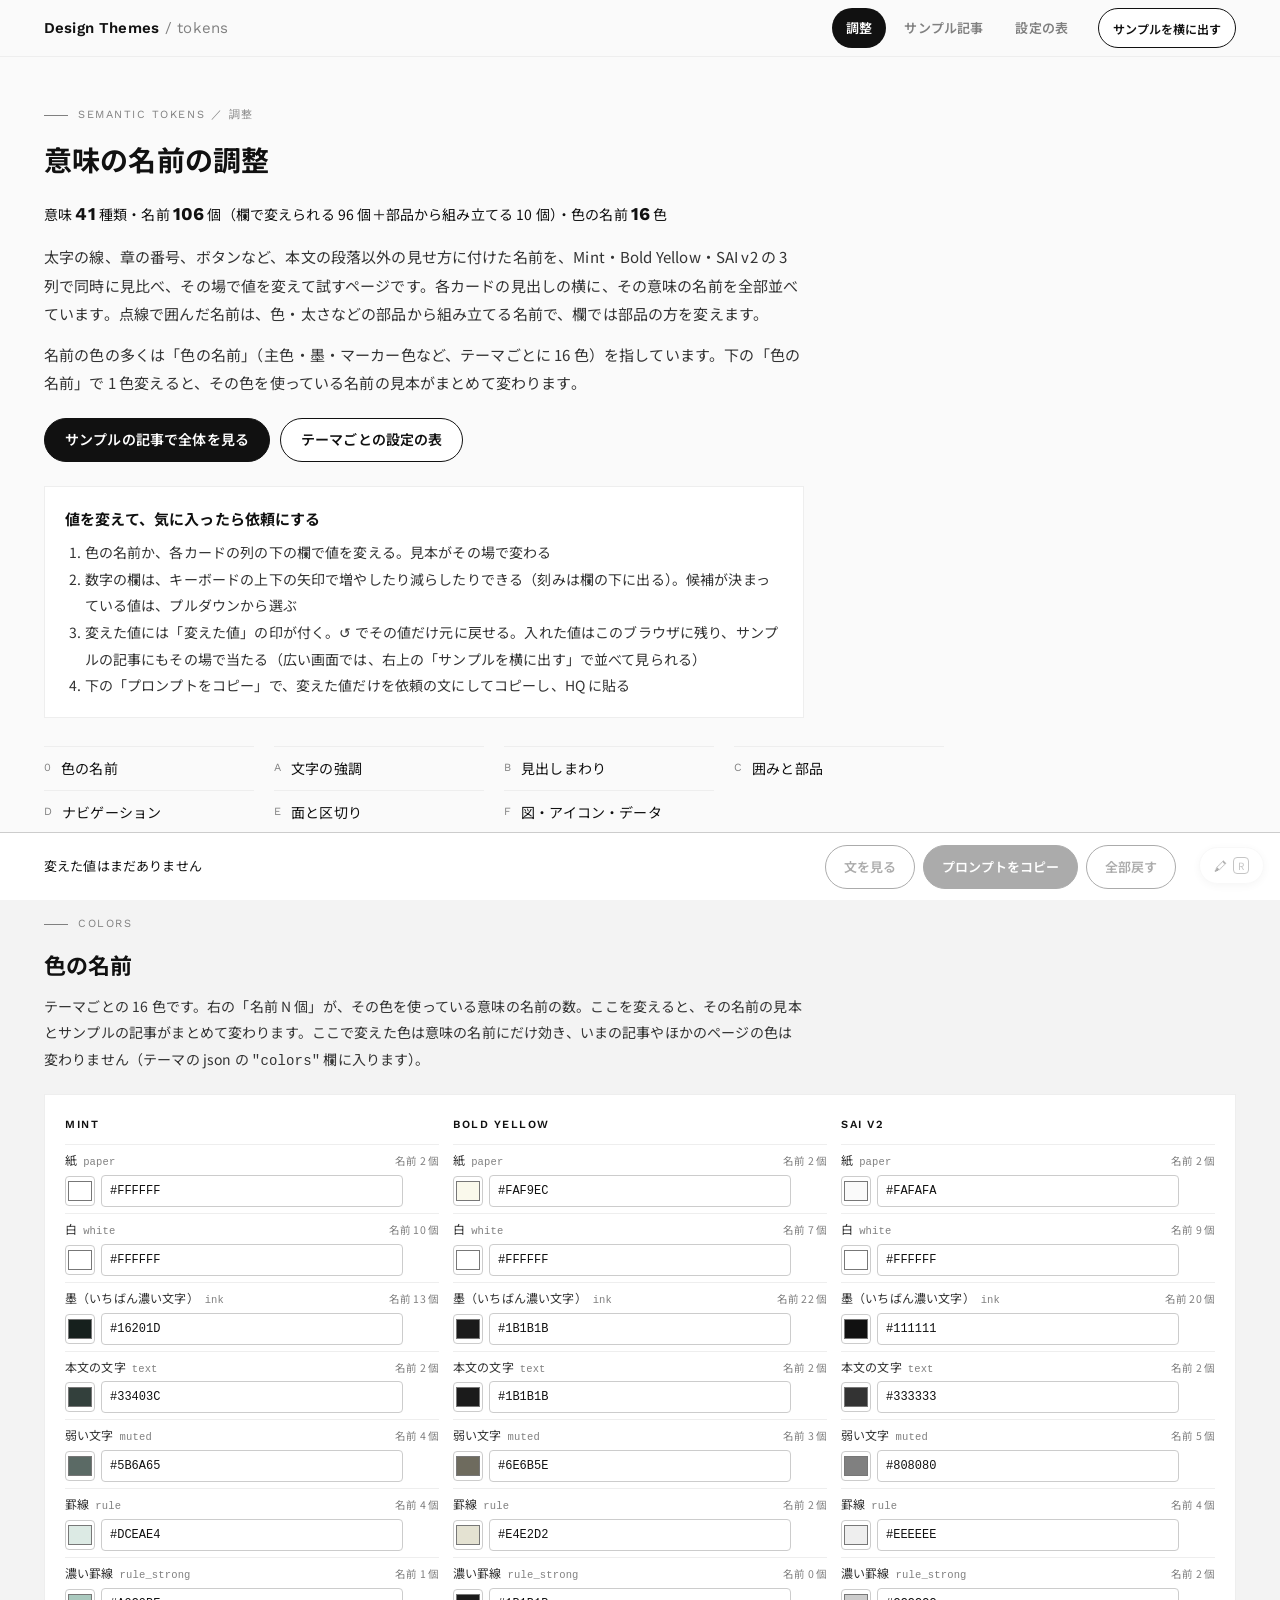
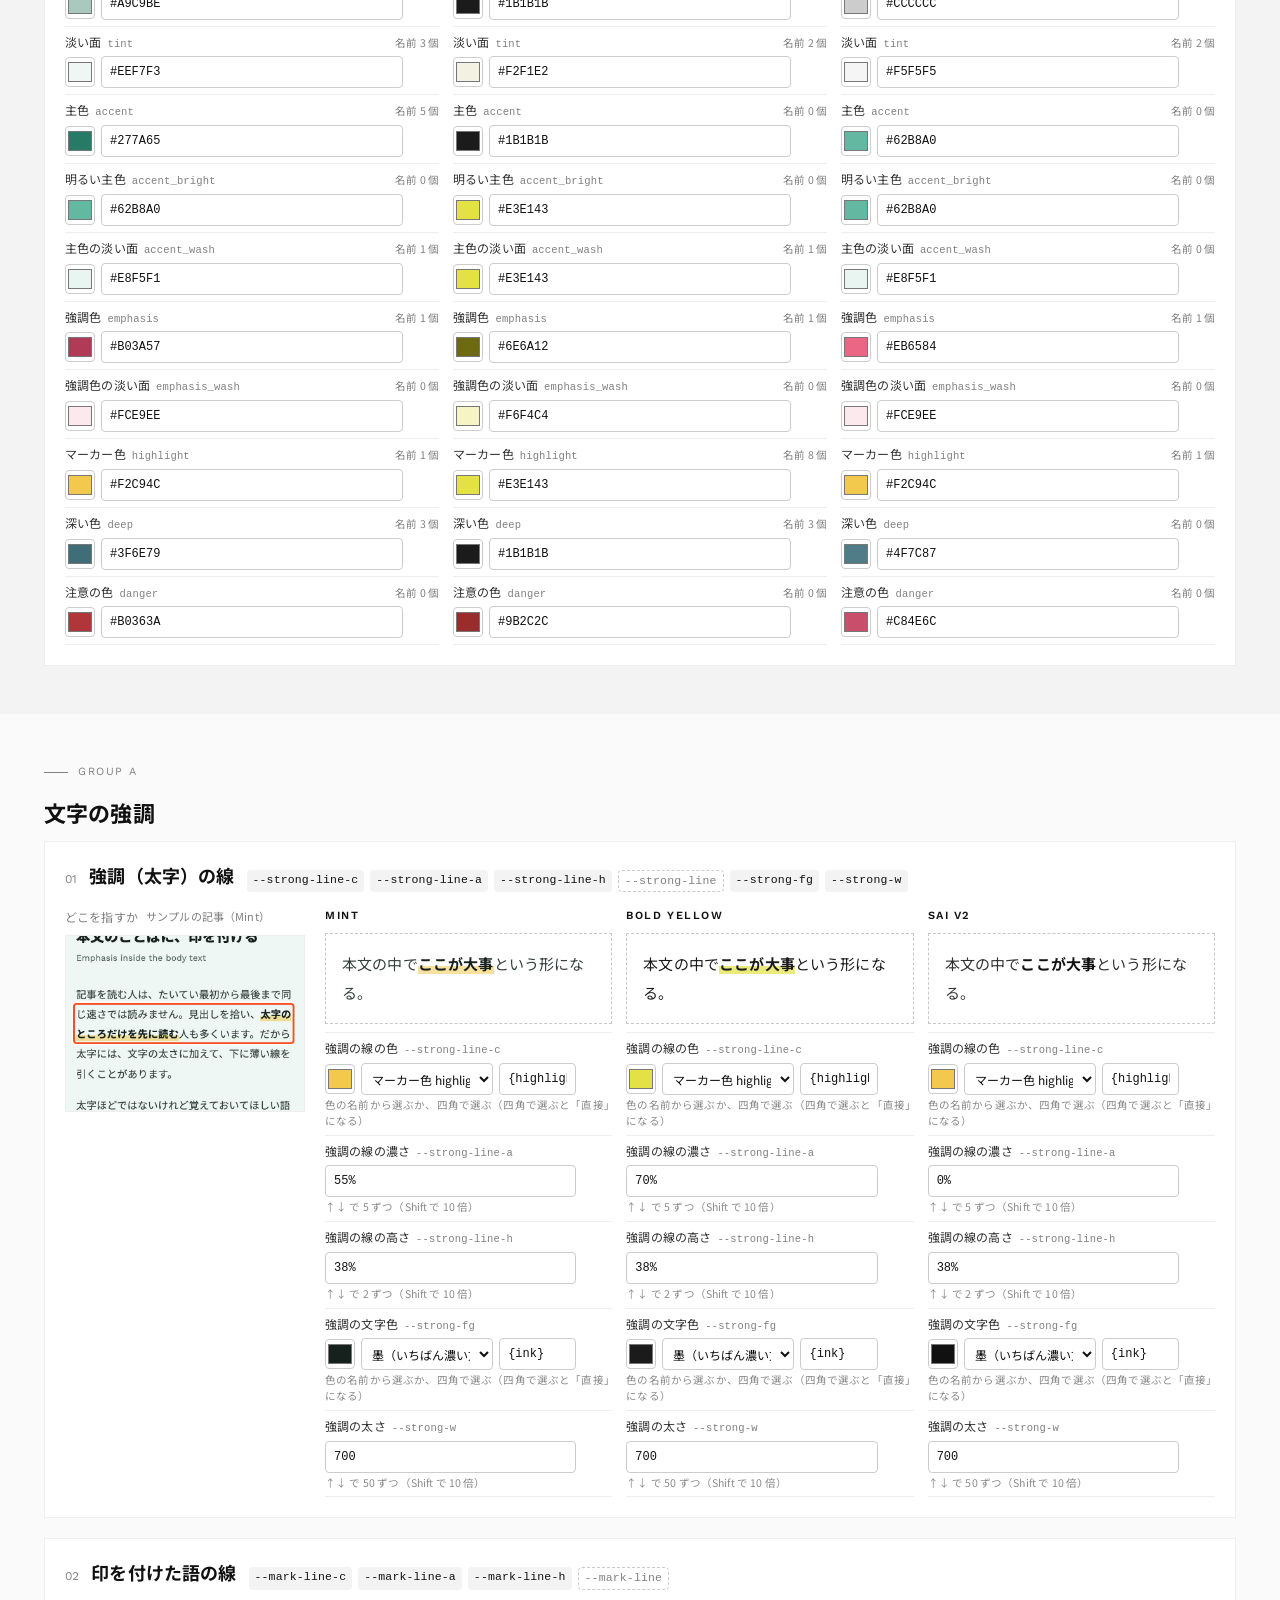
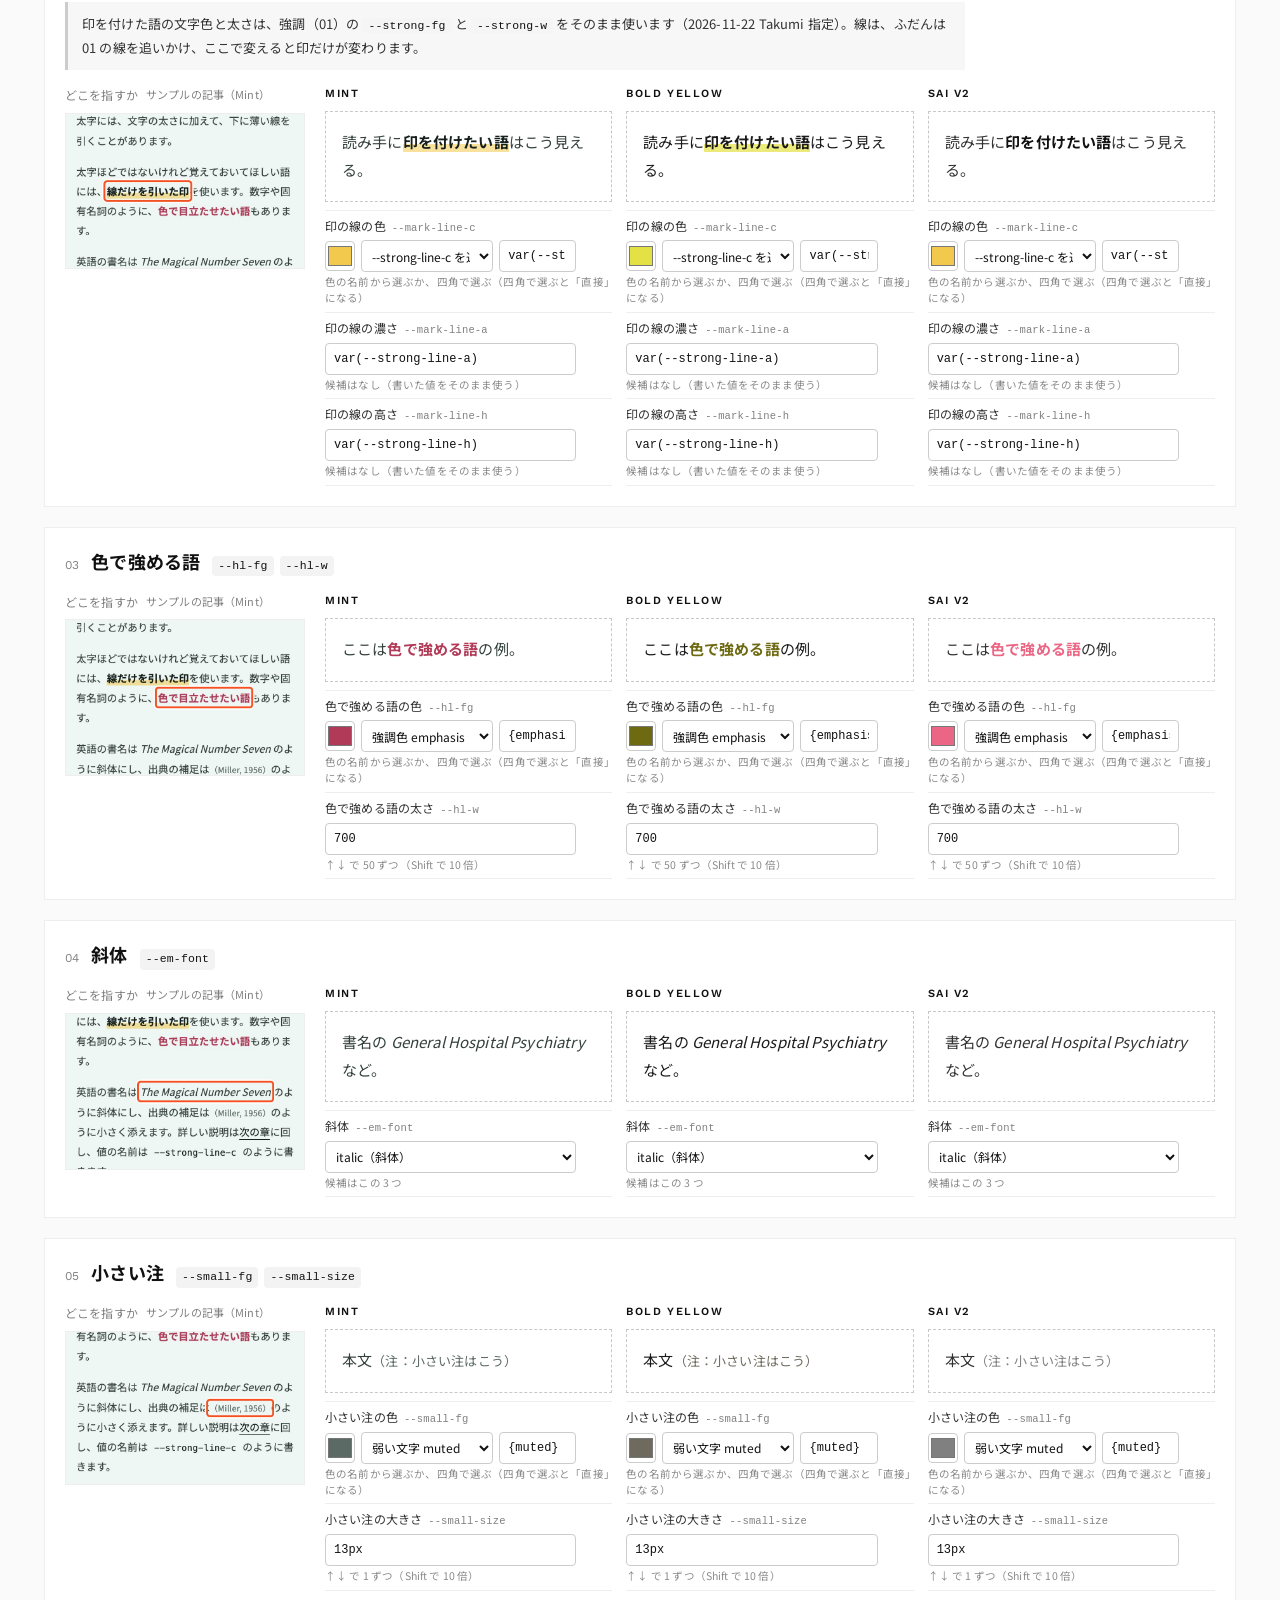
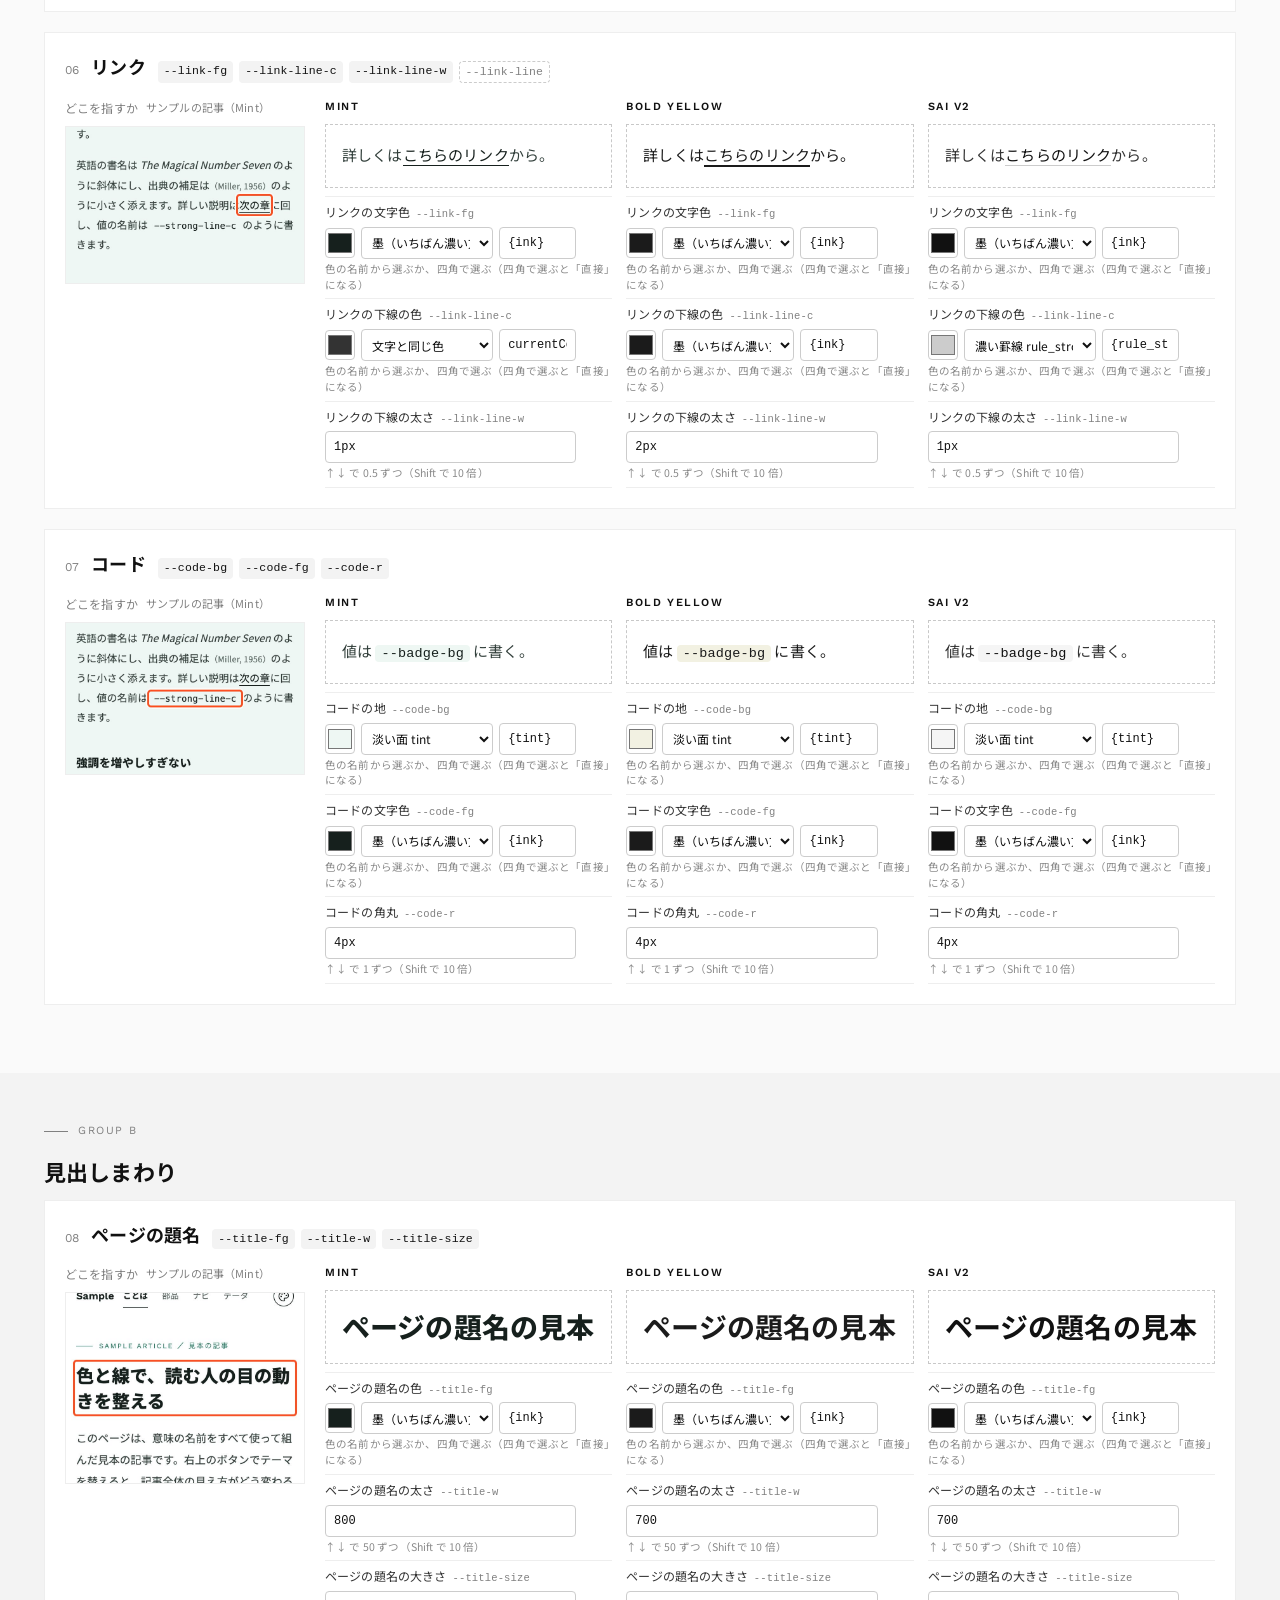
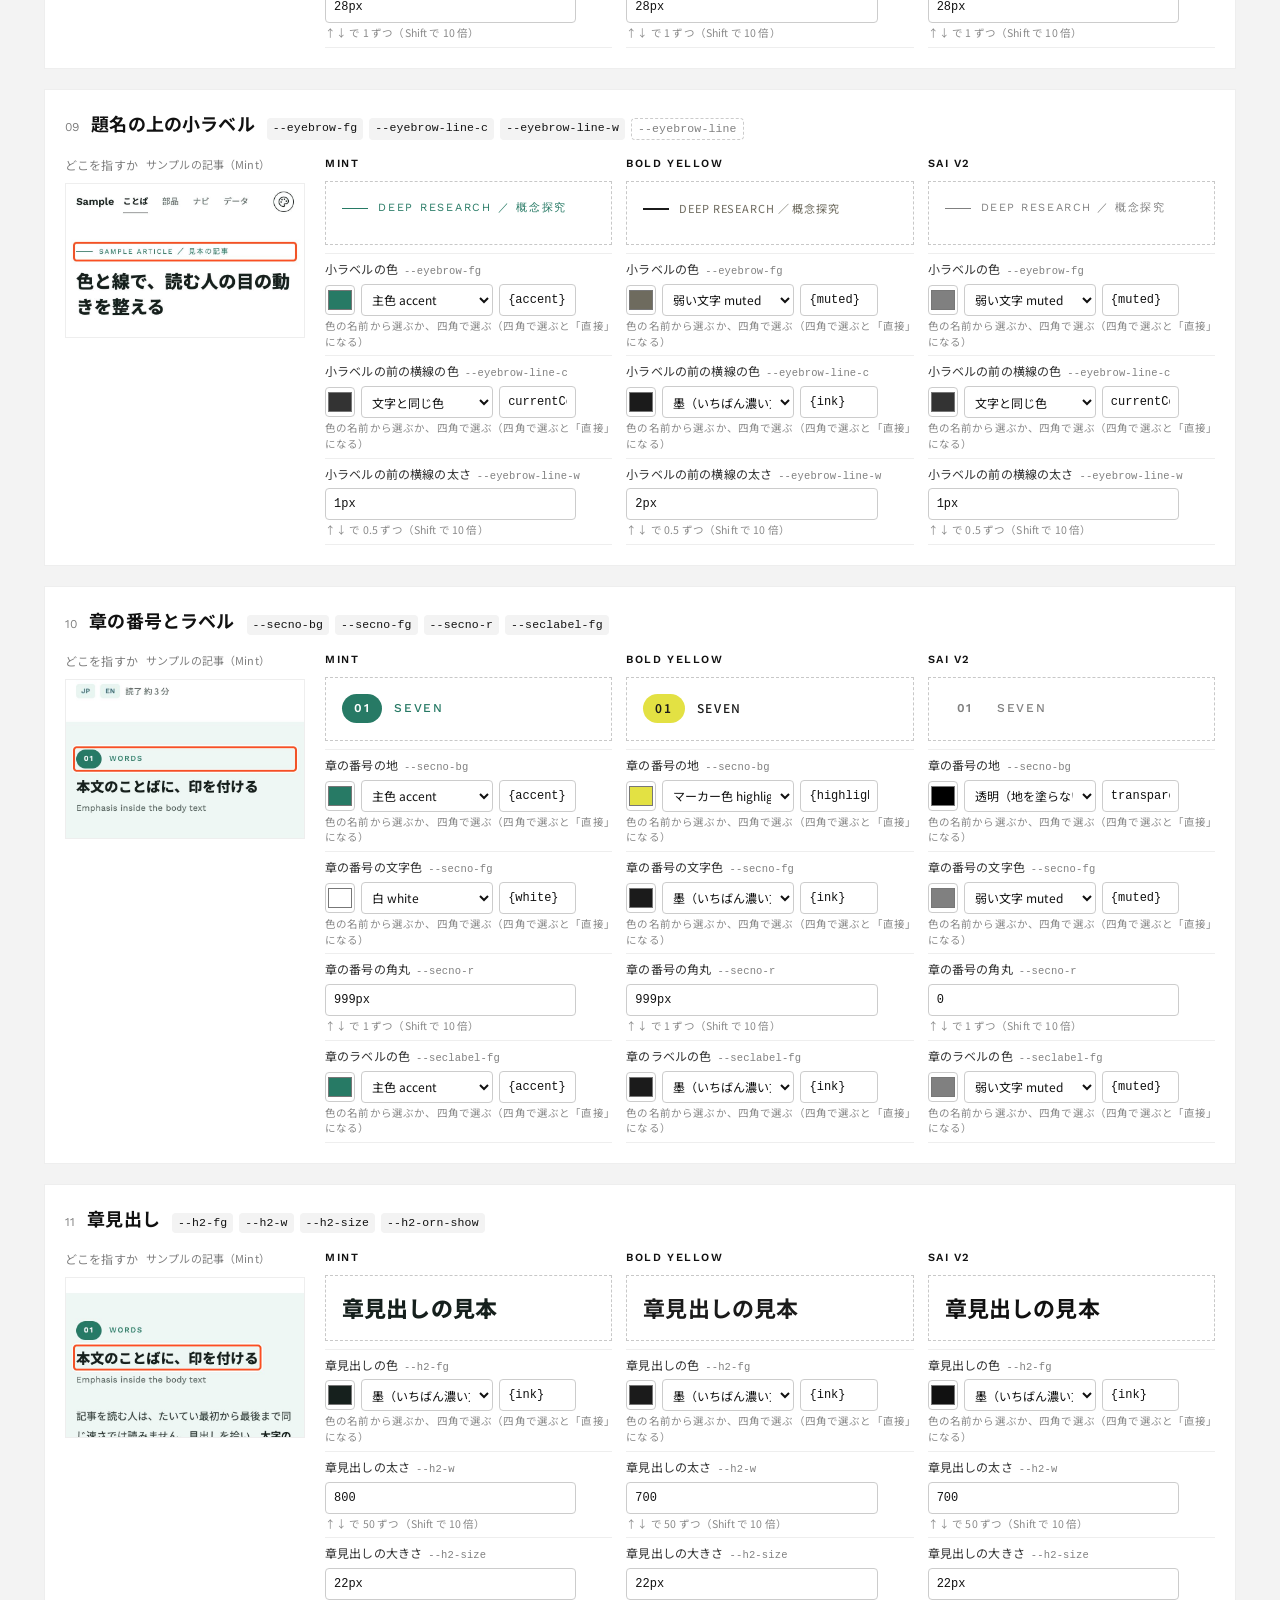
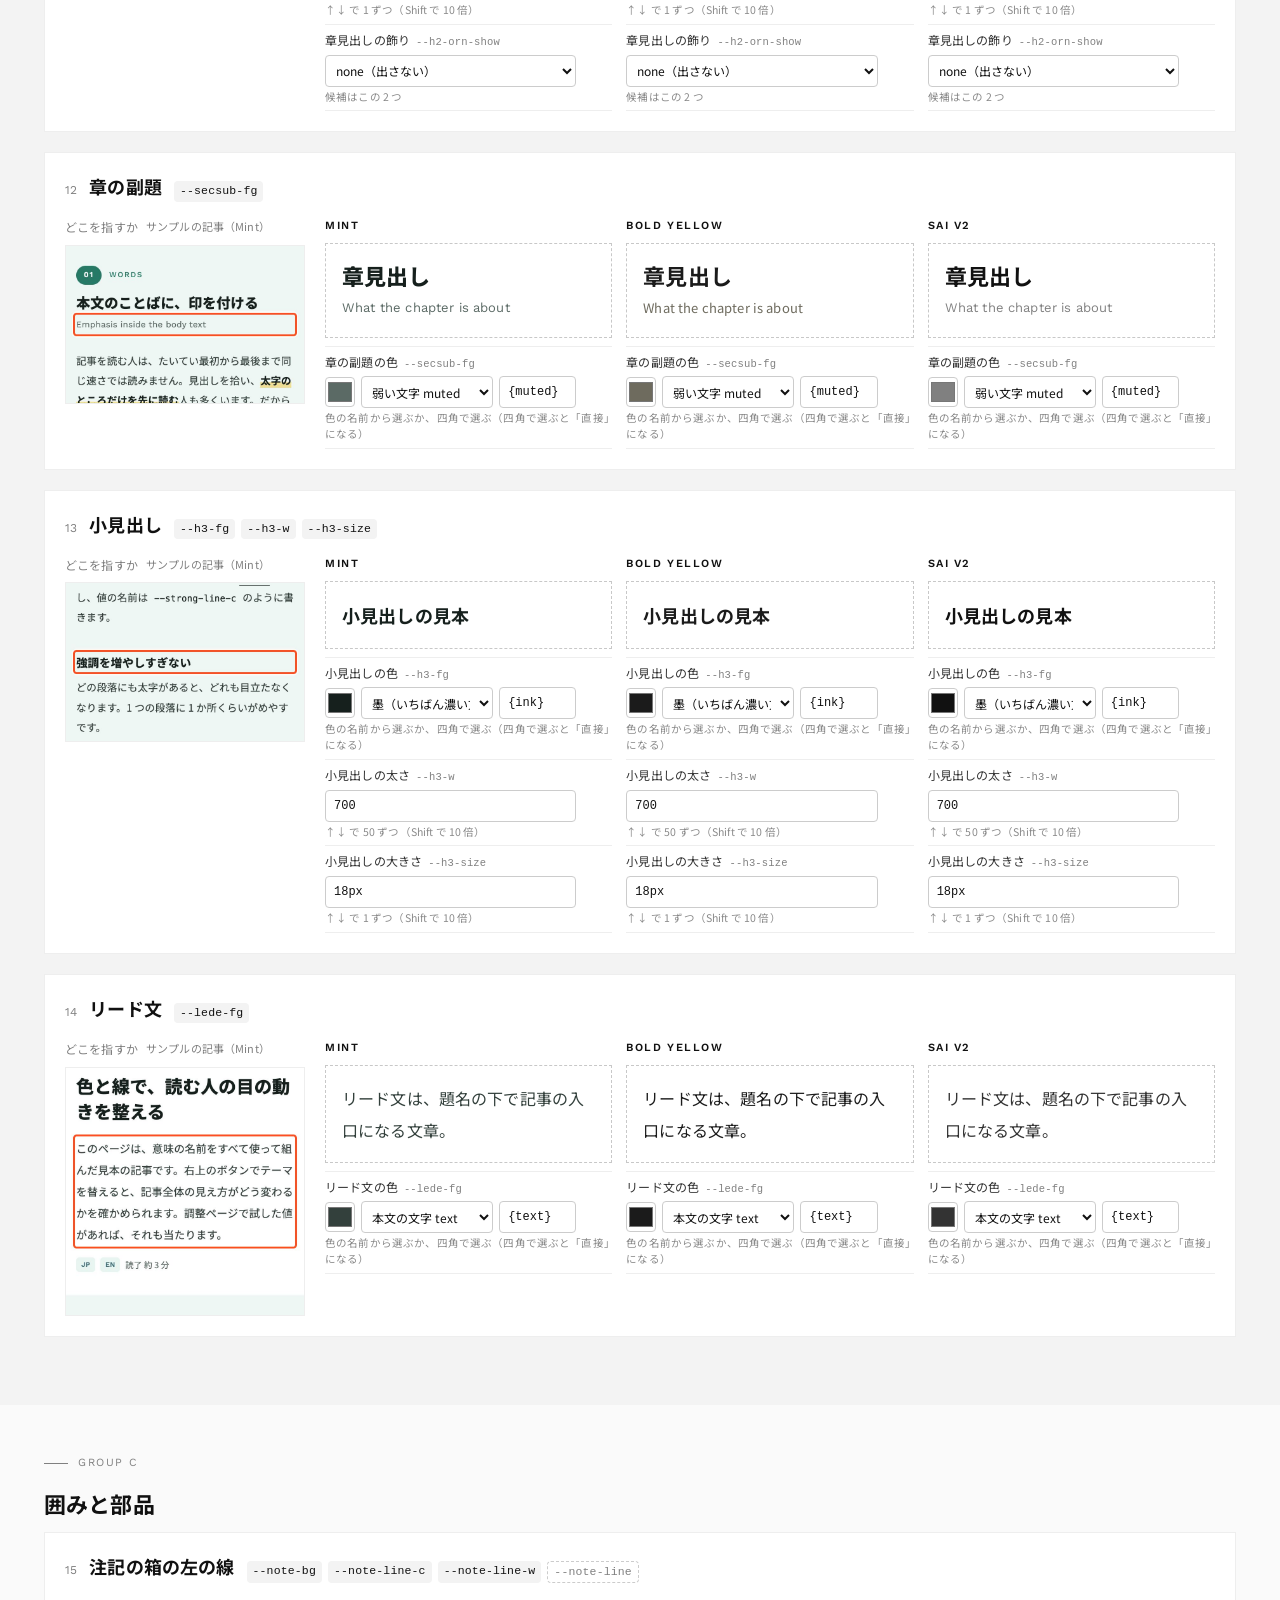
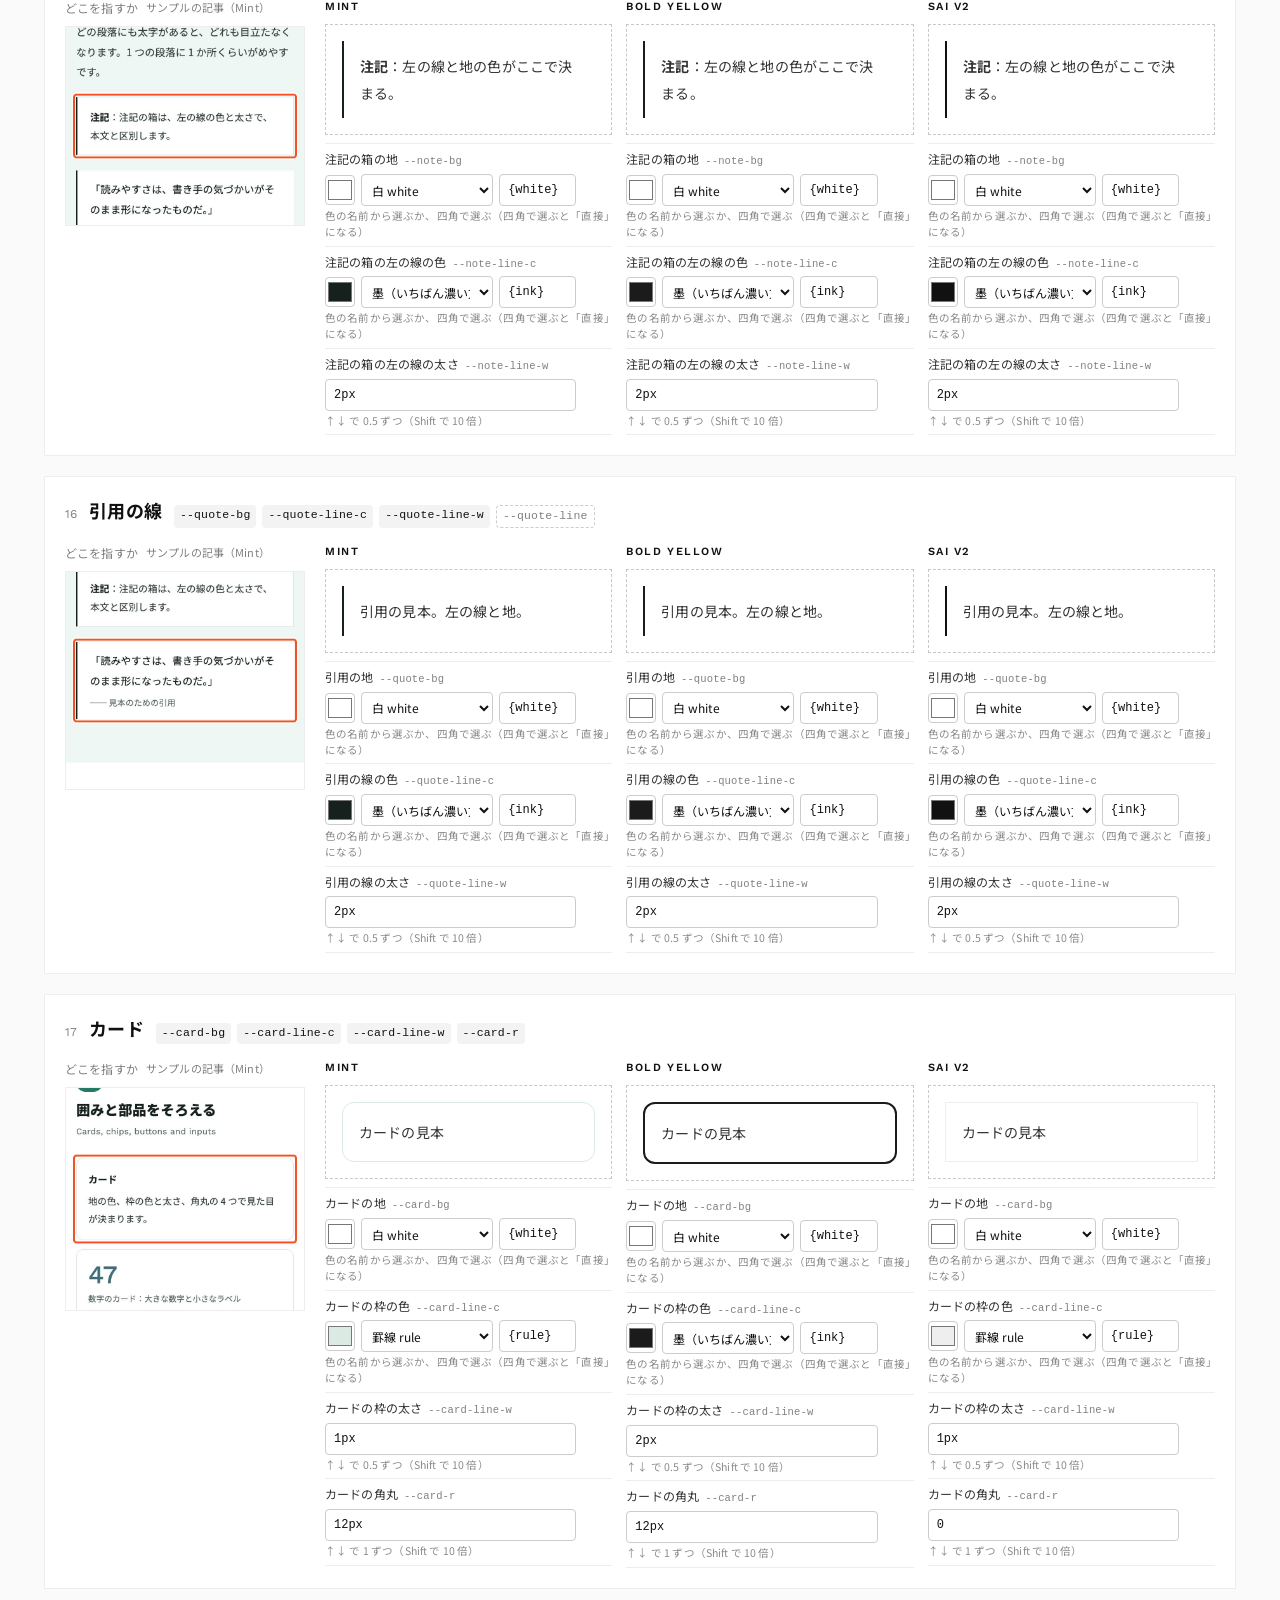
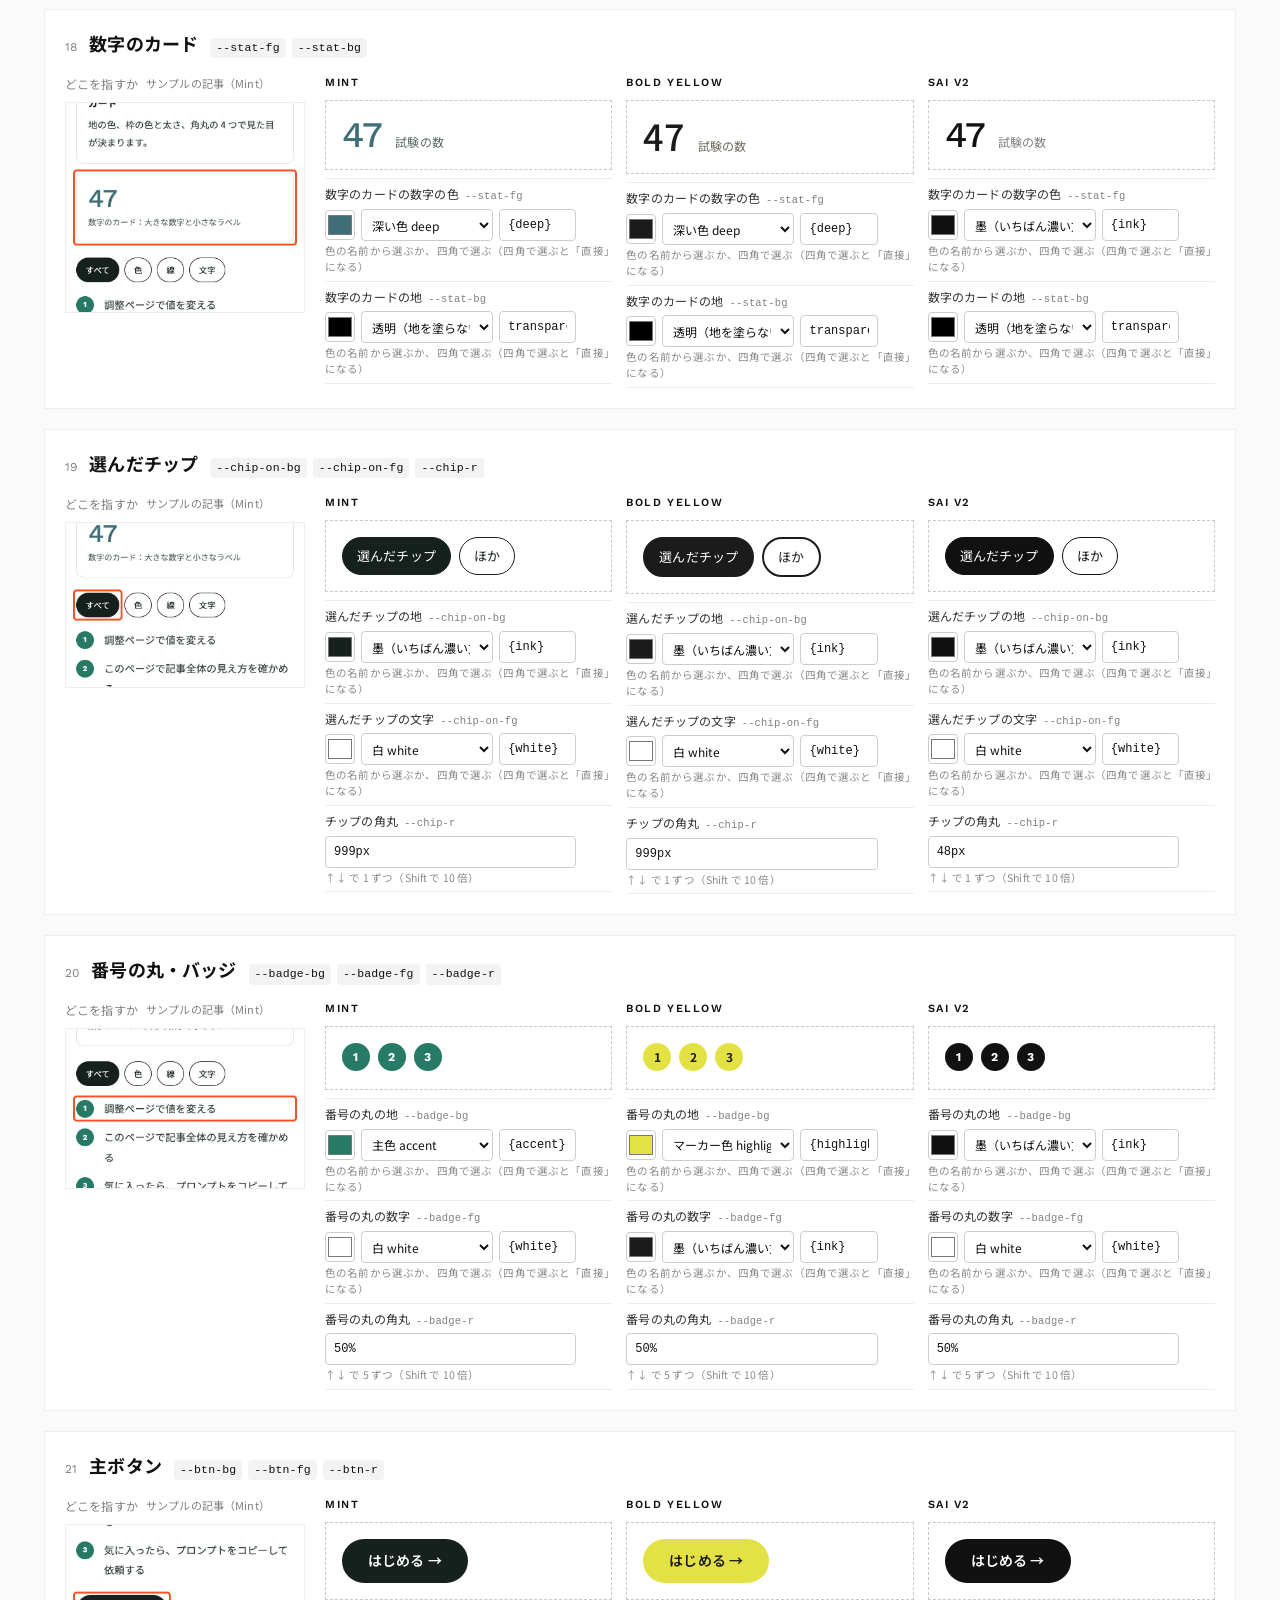
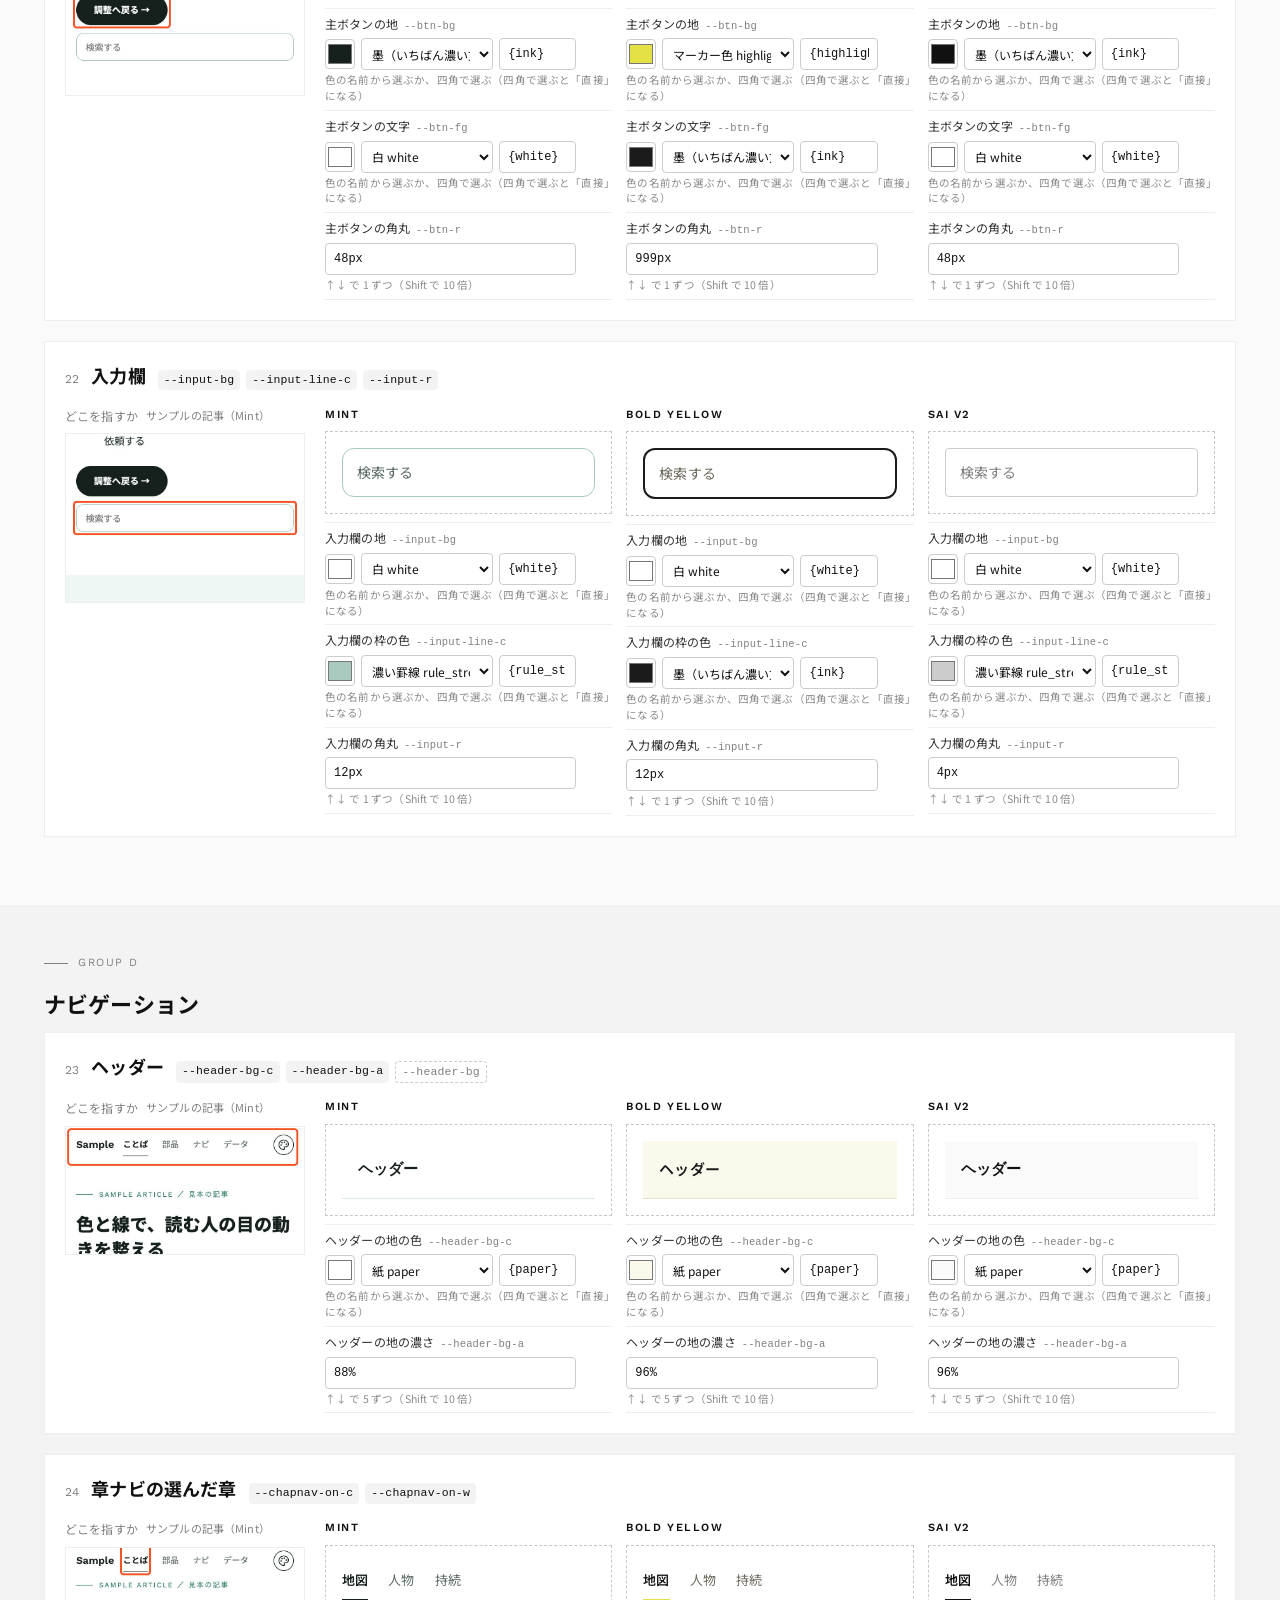
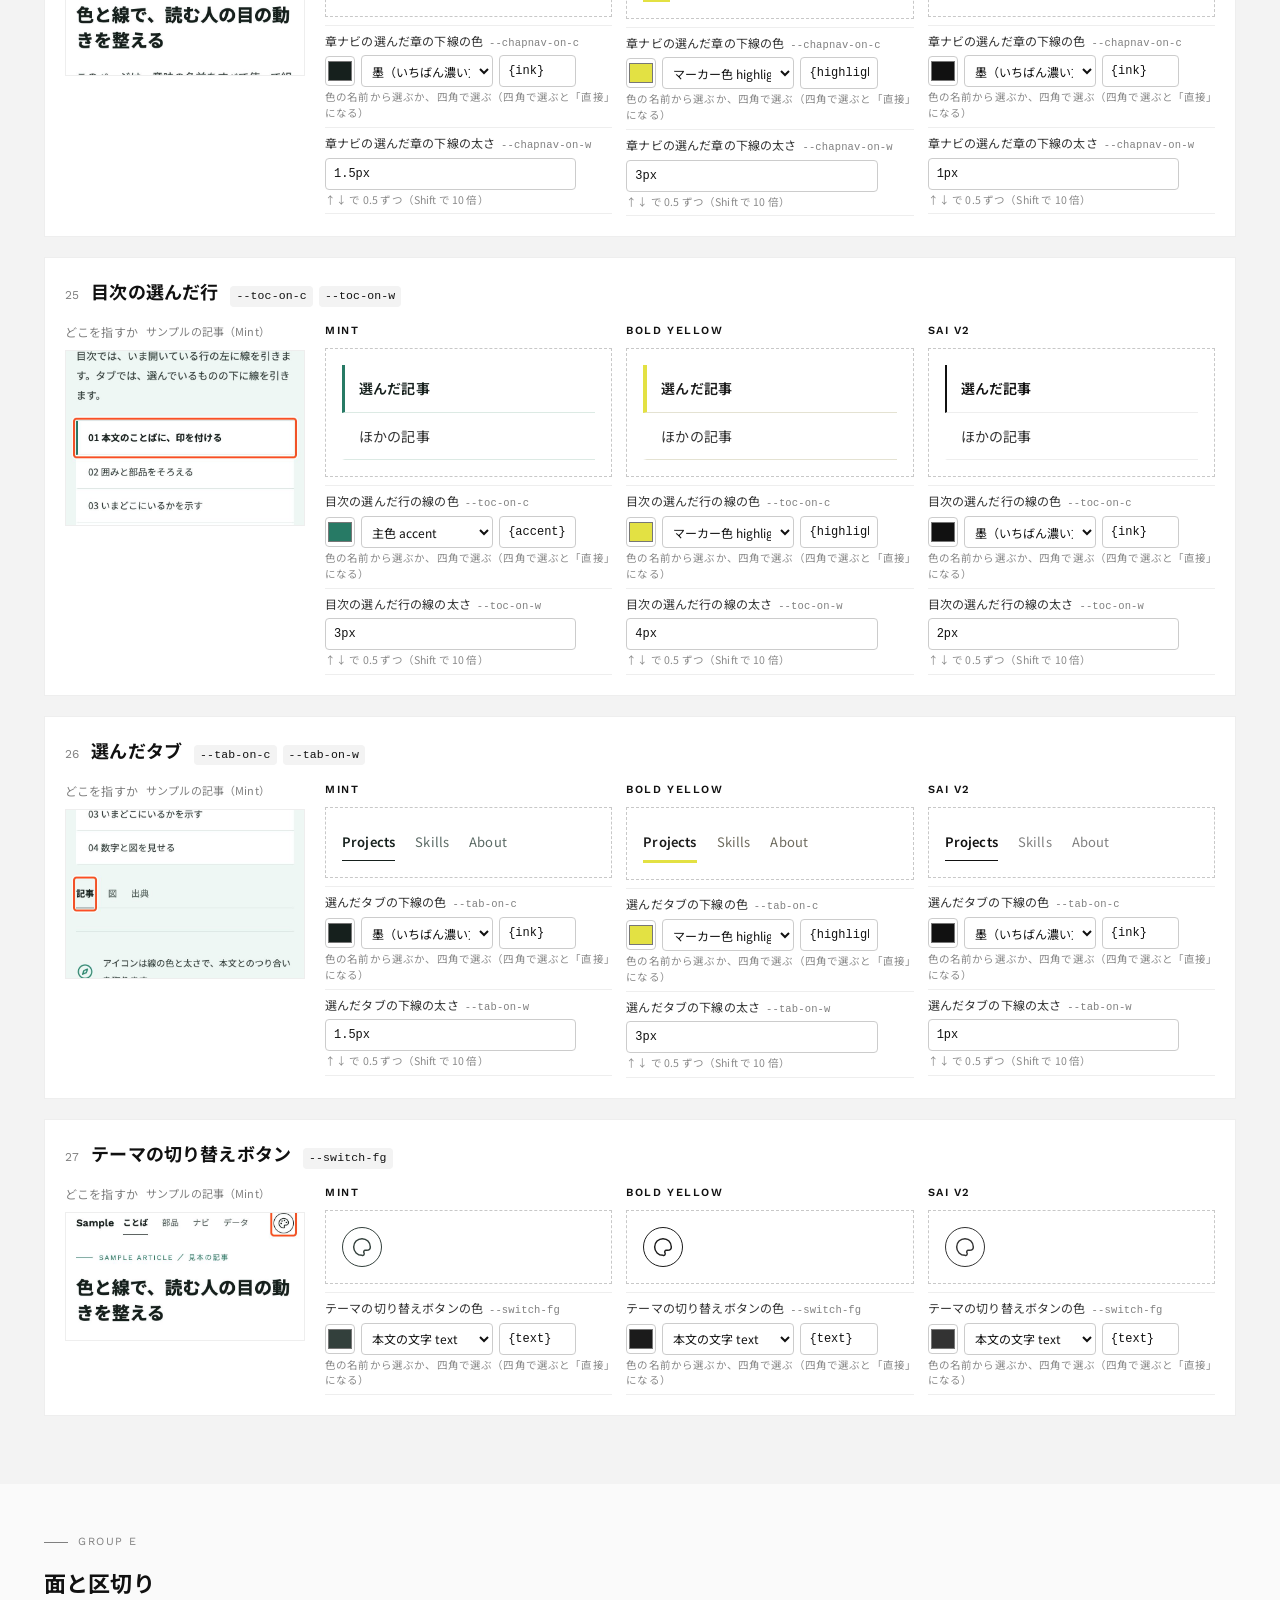
==== commit d96fb1b2: "「どこを指すか」の写真 41 枚をサンプルの記事から撮り直す 調整ページの各カードの「どこを指すか」を、research などの実際のページではなく、 サンプルの記事（Mint）の該当の場所をオレンジ" ====
--- a/tokens/index.html
+++ b/tokens/index.html
@@ -741,8 +741,8 @@
       
       <div class="tk-body">
         <figure class="where">
-          <figcaption>どこを指すか <span class="src">research：ベルクソンの哲学</span></figcaption>
-          <div class="shot"><img src="img/strong-where.jpg" width="375" height="244" alt="強調（太字）の線がページのどこにあるか（オレンジの枠）" loading="lazy"></div>
+          <figcaption>どこを指すか <span class="src">サンプルの記事（Mint）</span></figcaption>
+          <div class="shot"><img src="img/strong-where.jpg" width="375" height="275" alt="強調（太字）の線がページのどこにあるか（オレンジの枠）" loading="lazy"></div>
         </figure>
         <div><p class="swipe">横にスワイプすると、3 テーマを見比べられます</p><div class="cols">
           <section class="col col-mint" aria-label="Mint">
@@ -772,8 +772,8 @@
       <p class="tk-note">印を付けた語の文字色と太さは、強調（01）の <code>--strong-fg</code> と <code>--strong-w</code> をそのまま使います（2026-11-22 Takumi 指定）。線は、ふだんは 01 の線を追いかけ、ここで変えると印だけが変わります。</p>
       <div class="tk-body">
         <figure class="where">
-          <figcaption>どこを指すか <span class="src">research：情報設計 02</span></figcaption>
-          <div class="shot"><img src="img/mark-where.jpg" width="375" height="298" alt="印を付けた語の線がページのどこにあるか（オレンジの枠）" loading="lazy"></div>
+          <figcaption>どこを指すか <span class="src">サンプルの記事（Mint）</span></figcaption>
+          <div class="shot"><img src="img/mark-where.jpg" width="375" height="244" alt="印を付けた語の線がページのどこにあるか（オレンジの枠）" loading="lazy"></div>
         </figure>
         <div><p class="swipe">横にスワイプすると、3 テーマを見比べられます</p><div class="cols">
           <section class="col col-mint" aria-label="Mint">
@@ -803,8 +803,8 @@
       
       <div class="tk-body">
         <figure class="where">
-          <figcaption>どこを指すか <span class="src">research：ベルクソンの哲学</span></figcaption>
-          <div class="shot"><img src="img/hl-where.jpg" width="375" height="264" alt="色で強める語がページのどこにあるか（オレンジの枠）" loading="lazy"></div>
+          <figcaption>どこを指すか <span class="src">サンプルの記事（Mint）</span></figcaption>
+          <div class="shot"><img src="img/hl-where.jpg" width="375" height="244" alt="色で強める語がページのどこにあるか（オレンジの枠）" loading="lazy"></div>
         </figure>
         <div><p class="swipe">横にスワイプすると、3 テーマを見比べられます</p><div class="cols">
           <section class="col col-mint" aria-label="Mint">
@@ -834,8 +834,8 @@
       
       <div class="tk-body">
         <figure class="where">
-          <figcaption>どこを指すか <span class="src">research：マインドフルネス</span></figcaption>
-          <div class="shot"><img src="img/em-where.jpg" width="375" height="242" alt="斜体がページのどこにあるか（オレンジの枠）" loading="lazy"></div>
+          <figcaption>どこを指すか <span class="src">サンプルの記事（Mint）</span></figcaption>
+          <div class="shot"><img src="img/em-where.jpg" width="375" height="244" alt="斜体がページのどこにあるか（オレンジの枠）" loading="lazy"></div>
         </figure>
         <div><p class="swipe">横にスワイプすると、3 テーマを見比べられます</p><div class="cols">
           <section class="col col-mint" aria-label="Mint">
@@ -865,7 +865,7 @@
       
       <div class="tk-body">
         <figure class="where">
-          <figcaption>どこを指すか <span class="src">research：情報設計 02</span></figcaption>
+          <figcaption>どこを指すか <span class="src">サンプルの記事（Mint）</span></figcaption>
           <div class="shot"><img src="img/small-where.jpg" width="375" height="239" alt="小さい注がページのどこにあるか（オレンジの枠）" loading="lazy"></div>
         </figure>
         <div><p class="swipe">横にスワイプすると、3 テーマを見比べられます</p><div class="cols">
@@ -896,8 +896,8 @@
       
       <div class="tk-body">
         <figure class="where">
-          <figcaption>どこを指すか <span class="src">research：Tiny Habits</span></figcaption>
-          <div class="shot"><img src="img/link-where.jpg" width="375" height="276" alt="リンクがページのどこにあるか（オレンジの枠）" loading="lazy"></div>
+          <figcaption>どこを指すか <span class="src">サンプルの記事（Mint）</span></figcaption>
+          <div class="shot"><img src="img/link-where.jpg" width="375" height="245" alt="リンクがページのどこにあるか（オレンジの枠）" loading="lazy"></div>
         </figure>
         <div><p class="swipe">横にスワイプすると、3 テーマを見比べられます</p><div class="cols">
           <section class="col col-mint" aria-label="Mint">
@@ -927,7 +927,7 @@
       
       <div class="tk-body">
         <figure class="where">
-          <figcaption>どこを指すか <span class="src">shot-pjt-sai：デザインシステム</span></figcaption>
+          <figcaption>どこを指すか <span class="src">サンプルの記事（Mint）</span></figcaption>
           <div class="shot"><img src="img/code-where.jpg" width="375" height="238" alt="コードがページのどこにあるか（オレンジの枠）" loading="lazy"></div>
         </figure>
         <div><p class="swipe">横にスワイプすると、3 テーマを見比べられます</p><div class="cols">
@@ -965,8 +965,8 @@
       
       <div class="tk-body">
         <figure class="where">
-          <figcaption>どこを指すか <span class="src">research：情報設計 02</span></figcaption>
-          <div class="shot"><img src="img/title-where.jpg" width="375" height="374" alt="ページの題名がページのどこにあるか（オレンジの枠）" loading="lazy"></div>
+          <figcaption>どこを指すか <span class="src">サンプルの記事（Mint）</span></figcaption>
+          <div class="shot"><img src="img/title-where.jpg" width="375" height="299" alt="ページの題名がページのどこにあるか（オレンジの枠）" loading="lazy"></div>
         </figure>
         <div><p class="swipe">横にスワイプすると、3 テーマを見比べられます</p><div class="cols">
           <section class="col col-mint" aria-label="Mint">
@@ -996,7 +996,7 @@
       
       <div class="tk-body">
         <figure class="where">
-          <figcaption>どこを指すか <span class="src">research：情報設計 02</span></figcaption>
+          <figcaption>どこを指すか <span class="src">サンプルの記事（Mint）</span></figcaption>
           <div class="shot"><img src="img/eyebrow-where.jpg" width="375" height="241" alt="題名の上の小ラベルがページのどこにあるか（オレンジの枠）" loading="lazy"></div>
         </figure>
         <div><p class="swipe">横にスワイプすると、3 テーマを見比べられます</p><div class="cols">
@@ -1027,8 +1027,8 @@
       
       <div class="tk-body">
         <figure class="where">
-          <figcaption>どこを指すか <span class="src">research：情報設計 02</span></figcaption>
-          <div class="shot"><img src="img/secno-where.jpg" width="375" height="241" alt="章の番号とラベルがページのどこにあるか（オレンジの枠）" loading="lazy"></div>
+          <figcaption>どこを指すか <span class="src">サンプルの記事（Mint）</span></figcaption>
+          <div class="shot"><img src="img/secno-where.jpg" width="375" height="250" alt="章の番号とラベルがページのどこにあるか（オレンジの枠）" loading="lazy"></div>
         </figure>
         <div><p class="swipe">横にスワイプすると、3 テーマを見比べられます</p><div class="cols">
           <section class="col col-mint" aria-label="Mint">
@@ -1058,8 +1058,8 @@
       
       <div class="tk-body">
         <figure class="where">
-          <figcaption>どこを指すか <span class="src">research：情報設計 02</span></figcaption>
-          <div class="shot"><img src="img/h2-where.jpg" width="375" height="286" alt="章見出しがページのどこにあるか（オレンジの枠）" loading="lazy"></div>
+          <figcaption>どこを指すか <span class="src">サンプルの記事（Mint）</span></figcaption>
+          <div class="shot"><img src="img/h2-where.jpg" width="375" height="251" alt="章見出しがページのどこにあるか（オレンジの枠）" loading="lazy"></div>
         </figure>
         <div><p class="swipe">横にスワイプすると、3 テーマを見比べられます</p><div class="cols">
           <section class="col col-mint" aria-label="Mint">
@@ -1089,8 +1089,8 @@
       
       <div class="tk-body">
         <figure class="where">
-          <figcaption>どこを指すか <span class="src">research：情報設計 02</span></figcaption>
-          <div class="shot"><img src="img/secsub-where.jpg" width="375" height="271" alt="章の副題がページのどこにあるか（オレンジの枠）" loading="lazy"></div>
+          <figcaption>どこを指すか <span class="src">サンプルの記事（Mint）</span></figcaption>
+          <div class="shot"><img src="img/secsub-where.jpg" width="375" height="247" alt="章の副題がページのどこにあるか（オレンジの枠）" loading="lazy"></div>
         </figure>
         <div><p class="swipe">横にスワイプすると、3 テーマを見比べられます</p><div class="cols">
           <section class="col col-mint" aria-label="Mint">
@@ -1120,8 +1120,8 @@
       
       <div class="tk-body">
         <figure class="where">
-          <figcaption>どこを指すか <span class="src">research：情報設計 02</span></figcaption>
-          <div class="shot"><img src="img/h3-where.jpg" width="375" height="249" alt="小見出しがページのどこにあるか（オレンジの枠）" loading="lazy"></div>
+          <figcaption>どこを指すか <span class="src">サンプルの記事（Mint）</span></figcaption>
+          <div class="shot"><img src="img/h3-where.jpg" width="375" height="248" alt="小見出しがページのどこにあるか（オレンジの枠）" loading="lazy"></div>
         </figure>
         <div><p class="swipe">横にスワイプすると、3 テーマを見比べられます</p><div class="cols">
           <section class="col col-mint" aria-label="Mint">
@@ -1151,8 +1151,8 @@
       
       <div class="tk-body">
         <figure class="where">
-          <figcaption>どこを指すか <span class="src">research：情報設計 02</span></figcaption>
-          <div class="shot"><img src="img/lede-where.jpg" width="375" height="460" alt="リード文がページのどこにあるか（オレンジの枠）" loading="lazy"></div>
+          <figcaption>どこを指すか <span class="src">サンプルの記事（Mint）</span></figcaption>
+          <div class="shot"><img src="img/lede-where.jpg" width="375" height="390" alt="リード文がページのどこにあるか（オレンジの枠）" loading="lazy"></div>
         </figure>
         <div><p class="swipe">横にスワイプすると、3 テーマを見比べられます</p><div class="cols">
           <section class="col col-mint" aria-label="Mint">
@@ -1189,8 +1189,8 @@
       
       <div class="tk-body">
         <figure class="where">
-          <figcaption>どこを指すか <span class="src">research：情報設計 02</span></figcaption>
-          <div class="shot"><img src="img/note-where.jpg" width="375" height="460" alt="注記の箱の左の線がページのどこにあるか（オレンジの枠）" loading="lazy"></div>
+          <figcaption>どこを指すか <span class="src">サンプルの記事（Mint）</span></figcaption>
+          <div class="shot"><img src="img/note-where.jpg" width="375" height="312" alt="注記の箱の左の線がページのどこにあるか（オレンジの枠）" loading="lazy"></div>
         </figure>
         <div><p class="swipe">横にスワイプすると、3 テーマを見比べられます</p><div class="cols">
           <section class="col col-mint" aria-label="Mint">
@@ -1220,8 +1220,8 @@
       
       <div class="tk-body">
         <figure class="where">
-          <figcaption>どこを指すか <span class="src">research：情報設計 02</span></figcaption>
-          <div class="shot"><img src="img/quote-where.jpg" width="375" height="375" alt="引用の線がページのどこにあるか（オレンジの枠）" loading="lazy"></div>
+          <figcaption>どこを指すか <span class="src">サンプルの記事（Mint）</span></figcaption>
+          <div class="shot"><img src="img/quote-where.jpg" width="375" height="342" alt="引用の線がページのどこにあるか（オレンジの枠）" loading="lazy"></div>
         </figure>
         <div><p class="swipe">横にスワイプすると、3 テーマを見比べられます</p><div class="cols">
           <section class="col col-mint" aria-label="Mint">
@@ -1251,8 +1251,8 @@
       
       <div class="tk-body">
         <figure class="where">
-          <figcaption>どこを指すか <span class="src">research：情報設計 02</span></figcaption>
-          <div class="shot"><img src="img/card-where.jpg" width="375" height="460" alt="カードがページのどこにあるか（オレンジの枠）" loading="lazy"></div>
+          <figcaption>どこを指すか <span class="src">サンプルの記事（Mint）</span></figcaption>
+          <div class="shot"><img src="img/card-where.jpg" width="375" height="350" alt="カードがページのどこにあるか（オレンジの枠）" loading="lazy"></div>
         </figure>
         <div><p class="swipe">横にスワイプすると、3 テーマを見比べられます</p><div class="cols">
           <section class="col col-mint" aria-label="Mint">
@@ -1282,8 +1282,8 @@
       
       <div class="tk-body">
         <figure class="where">
-          <figcaption>どこを指すか <span class="src">research：マインドフルネス</span></figcaption>
-          <div class="shot"><img src="img/stat-where.jpg" width="375" height="347" alt="数字のカードがページのどこにあるか（オレンジの枠）" loading="lazy"></div>
+          <figcaption>どこを指すか <span class="src">サンプルの記事（Mint）</span></figcaption>
+          <div class="shot"><img src="img/stat-where.jpg" width="375" height="330" alt="数字のカードがページのどこにあるか（オレンジの枠）" loading="lazy"></div>
         </figure>
         <div><p class="swipe">横にスワイプすると、3 テーマを見比べられます</p><div class="cols">
           <section class="col col-mint" aria-label="Mint">
@@ -1313,8 +1313,8 @@
       
       <div class="tk-body">
         <figure class="where">
-          <figcaption>どこを指すか <span class="src">research：目次</span></figcaption>
-          <div class="shot"><img src="img/chipon-where.jpg" width="375" height="252" alt="選んだチップがページのどこにあるか（オレンジの枠）" loading="lazy"></div>
+          <figcaption>どこを指すか <span class="src">サンプルの記事（Mint）</span></figcaption>
+          <div class="shot"><img src="img/chipon-where.jpg" width="375" height="259" alt="選んだチップがページのどこにあるか（オレンジの枠）" loading="lazy"></div>
         </figure>
         <div><p class="swipe">横にスワイプすると、3 テーマを見比べられます</p><div class="cols">
           <section class="col col-mint" aria-label="Mint">
@@ -1344,8 +1344,8 @@
       
       <div class="tk-body">
         <figure class="where">
-          <figcaption>どこを指すか <span class="src">research：ベルクソンの哲学</span></figcaption>
-          <div class="shot"><img src="img/badge-where.jpg" width="375" height="368" alt="番号の丸・バッジがページのどこにあるか（オレンジの枠）" loading="lazy"></div>
+          <figcaption>どこを指すか <span class="src">サンプルの記事（Mint）</span></figcaption>
+          <div class="shot"><img src="img/badge-where.jpg" width="375" height="251" alt="番号の丸・バッジがページのどこにあるか（オレンジの枠）" loading="lazy"></div>
         </figure>
         <div><p class="swipe">横にスワイプすると、3 テーマを見比べられます</p><div class="cols">
           <section class="col col-mint" aria-label="Mint">
@@ -1375,7 +1375,7 @@
       
       <div class="tk-body">
         <figure class="where">
-          <figcaption>どこを指すか <span class="src">shot-pjt-sai：デザインシステム</span></figcaption>
+          <figcaption>どこを指すか <span class="src">サンプルの記事（Mint）</span></figcaption>
           <div class="shot"><img src="img/btn-where.jpg" width="375" height="268" alt="主ボタンがページのどこにあるか（オレンジの枠）" loading="lazy"></div>
         </figure>
         <div><p class="swipe">横にスワイプすると、3 テーマを見比べられます</p><div class="cols">
@@ -1406,8 +1406,8 @@
       
       <div class="tk-body">
         <figure class="where">
-          <figcaption>どこを指すか <span class="src">research：目次</span></figcaption>
-          <div class="shot"><img src="img/input-where.jpg" width="375" height="263" alt="入力欄がページのどこにあるか（オレンジの枠）" loading="lazy"></div>
+          <figcaption>どこを指すか <span class="src">サンプルの記事（Mint）</span></figcaption>
+          <div class="shot"><img src="img/input-where.jpg" width="375" height="264" alt="入力欄がページのどこにあるか（オレンジの枠）" loading="lazy"></div>
         </figure>
         <div><p class="swipe">横にスワイプすると、3 テーマを見比べられます</p><div class="cols">
           <section class="col col-mint" aria-label="Mint">
@@ -1444,8 +1444,8 @@
       
       <div class="tk-body">
         <figure class="where">
-          <figcaption>どこを指すか <span class="src">research：情報設計 02</span></figcaption>
-          <div class="shot"><img src="img/header-where.jpg" width="375" height="235" alt="ヘッダーがページのどこにあるか（オレンジの枠）" loading="lazy"></div>
+          <figcaption>どこを指すか <span class="src">サンプルの記事（Mint）</span></figcaption>
+          <div class="shot"><img src="img/header-where.jpg" width="375" height="200" alt="ヘッダーがページのどこにあるか（オレンジの枠）" loading="lazy"></div>
         </figure>
         <div><p class="swipe">横にスワイプすると、3 テーマを見比べられます</p><div class="cols">
           <section class="col col-mint" aria-label="Mint">
@@ -1475,7 +1475,7 @@
       
       <div class="tk-body">
         <figure class="where">
-          <figcaption>どこを指すか <span class="src">research：ベルクソンの哲学</span></figcaption>
+          <figcaption>どこを指すか <span class="src">サンプルの記事（Mint）</span></figcaption>
           <div class="shot"><img src="img/chapnav-where.jpg" width="375" height="200" alt="章ナビの選んだ章がページのどこにあるか（オレンジの枠）" loading="lazy"></div>
         </figure>
         <div><p class="swipe">横にスワイプすると、3 テーマを見比べられます</p><div class="cols">
@@ -1506,8 +1506,8 @@
       
       <div class="tk-body">
         <figure class="where">
-          <figcaption>どこを指すか <span class="src">research：目次</span></figcaption>
-          <div class="shot"><img src="img/tocon-where.jpg" width="375" height="355" alt="目次の選んだ行がページのどこにあるか（オレンジの枠）" loading="lazy"></div>
+          <figcaption>どこを指すか <span class="src">サンプルの記事（Mint）</span></figcaption>
+          <div class="shot"><img src="img/tocon-where.jpg" width="375" height="274" alt="目次の選んだ行がページのどこにあるか（オレンジの枠）" loading="lazy"></div>
         </figure>
         <div><p class="swipe">横にスワイプすると、3 テーマを見比べられます</p><div class="cols">
           <section class="col col-mint" aria-label="Mint">
@@ -1537,8 +1537,8 @@
       
       <div class="tk-body">
         <figure class="where">
-          <figcaption>どこを指すか <span class="src">SAI&#x27;s Works</span></figcaption>
-          <div class="shot"><img src="img/tabon-where.jpg" width="375" height="246" alt="選んだタブがページのどこにあるか（オレンジの枠）" loading="lazy"></div>
+          <figcaption>どこを指すか <span class="src">サンプルの記事（Mint）</span></figcaption>
+          <div class="shot"><img src="img/tabon-where.jpg" width="375" height="265" alt="選んだタブがページのどこにあるか（オレンジの枠）" loading="lazy"></div>
         </figure>
         <div><p class="swipe">横にスワイプすると、3 テーマを見比べられます</p><div class="cols">
           <section class="col col-mint" aria-label="Mint">
@@ -1568,8 +1568,8 @@
       
       <div class="tk-body">
         <figure class="where">
-          <figcaption>どこを指すか <span class="src">research：情報設計 02</span></figcaption>
-          <div class="shot"><img src="img/switch-where.jpg" width="375" height="248" alt="テーマの切り替えボタンがページのどこにあるか（オレンジの枠）" loading="lazy"></div>
+          <figcaption>どこを指すか <span class="src">サンプルの記事（Mint）</span></figcaption>
+          <div class="shot"><img src="img/switch-where.jpg" width="375" height="200" alt="テーマの切り替えボタンがページのどこにあるか（オレンジの枠）" loading="lazy"></div>
         </figure>
         <div><p class="swipe">横にスワイプすると、3 テーマを見比べられます</p><div class="cols">
           <section class="col col-mint" aria-label="Mint">
@@ -1606,7 +1606,7 @@
       
       <div class="tk-body">
         <figure class="where">
-          <figcaption>どこを指すか <span class="src">research：情報設計 02</span></figcaption>
+          <figcaption>どこを指すか <span class="src">サンプルの記事（Mint）</span></figcaption>
           <div class="shot"><img src="img/page-where.jpg" width="375" height="520" alt="紙（ページの地）がページのどこにあるか（オレンジの枠）" loading="lazy"></div>
         </figure>
         <div><p class="swipe">横にスワイプすると、3 テーマを見比べられます</p><div class="cols">
@@ -1637,7 +1637,7 @@
       
       <div class="tk-body">
         <figure class="where">
-          <figcaption>どこを指すか <span class="src">research：情報設計 02</span></figcaption>
+          <figcaption>どこを指すか <span class="src">サンプルの記事（Mint）</span></figcaption>
           <div class="shot"><img src="img/band-where.jpg" width="375" height="460" alt="節の帯（偶数番目）がページのどこにあるか（オレンジの枠）" loading="lazy"></div>
         </figure>
         <div><p class="swipe">横にスワイプすると、3 テーマを見比べられます</p><div class="cols">
@@ -1668,7 +1668,7 @@
       <p class="tk-note">縞の色・幅・色の数は、ここでは変えられません。変えたいときは、テーマごとに次を直します。Mint・Bold Yellow は <code>themes/&lt;id&gt;.json</code> の <code>effects.stripe</code>（<code>repeating-linear-gradient(135deg, 色1 0 14px, 色2 14px 28px, …)</code> の形。色を足すと色の数が増え、<code>14px</code> の刻みが縞の幅）。SAI v2 は各ページの <code>:root</code> の <code>--stripe</code> と <code>design.md</code>。直したら <code>sync-themes.py</code> を流してテーマのサイトを push します。ここで変えられるのは、縞を出すか出さないかだけです。</p>
       <div class="tk-body">
         <figure class="where">
-          <figcaption>どこを指すか <span class="src">research：情報設計 02</span></figcaption>
+          <figcaption>どこを指すか <span class="src">サンプルの記事（Mint）</span></figcaption>
           <div class="shot"><img src="img/stripe-where.jpg" width="375" height="224" alt="縞（ヘッダー下のストライプ）がページのどこにあるか（オレンジの枠）" loading="lazy"></div>
         </figure>
         <div><p class="swipe">横にスワイプすると、3 テーマを見比べられます</p><div class="cols">
@@ -1699,8 +1699,8 @@
       
       <div class="tk-body">
         <figure class="where">
-          <figcaption>どこを指すか <span class="src">research：情報設計 02</span></figcaption>
-          <div class="shot"><img src="img/divider-where.jpg" width="375" height="460" alt="区切り線・罫線がページのどこにあるか（オレンジの枠）" loading="lazy"></div>
+          <figcaption>どこを指すか <span class="src">サンプルの記事（Mint）</span></figcaption>
+          <div class="shot"><img src="img/divider-where.jpg" width="375" height="221" alt="区切り線・罫線がページのどこにあるか（オレンジの枠）" loading="lazy"></div>
         </figure>
         <div><p class="swipe">横にスワイプすると、3 テーマを見比べられます</p><div class="cols">
           <section class="col col-mint" aria-label="Mint">
@@ -1730,7 +1730,7 @@
       <p class="tk-note">ヒーローの地は、色の名前から選べます（透明＝紙の色のまま）。飾りは「出す・出さない」の 2 つだけで、出すと見本の右上に淡い丸が出ます。</p>
       <div class="tk-body">
         <figure class="where">
-          <figcaption>どこを指すか <span class="src">research：情報設計 02</span></figcaption>
+          <figcaption>どこを指すか <span class="src">サンプルの記事（Mint）</span></figcaption>
           <div class="shot"><img src="img/hero-where.jpg" width="375" height="520" alt="ヒーロー（冒頭の一画面）がページのどこにあるか（オレンジの枠）" loading="lazy"></div>
         </figure>
         <div><p class="swipe">横にスワイプすると、3 テーマを見比べられます</p><div class="cols">
@@ -1761,8 +1761,8 @@
       
       <div class="tk-body">
         <figure class="where">
-          <figcaption>どこを指すか <span class="src">research：情報設計 02</span></figcaption>
-          <div class="shot"><img src="img/footer-where.jpg" width="375" height="301" alt="フッターがページのどこにあるか（オレンジの枠）" loading="lazy"></div>
+          <figcaption>どこを指すか <span class="src">サンプルの記事（Mint）</span></figcaption>
+          <div class="shot"><img src="img/footer-where.jpg" width="375" height="215" alt="フッターがページのどこにあるか（オレンジの枠）" loading="lazy"></div>
         </figure>
         <div><p class="swipe">横にスワイプすると、3 テーマを見比べられます</p><div class="cols">
           <section class="col col-mint" aria-label="Mint">
@@ -1799,8 +1799,8 @@
       
       <div class="tk-body">
         <figure class="where">
-          <figcaption>どこを指すか <span class="src">SAI&#x27;s Works</span></figcaption>
-          <div class="shot"><img src="img/icon-where.jpg" width="375" height="250" alt="アイコンがページのどこにあるか（オレンジの枠）" loading="lazy"></div>
+          <figcaption>どこを指すか <span class="src">サンプルの記事（Mint）</span></figcaption>
+          <div class="shot"><img src="img/icon-where.jpg" width="375" height="248" alt="アイコンがページのどこにあるか（オレンジの枠）" loading="lazy"></div>
         </figure>
         <div><p class="swipe">横にスワイプすると、3 テーマを見比べられます</p><div class="cols">
           <section class="col col-mint" aria-label="Mint">
@@ -1830,8 +1830,8 @@
       
       <div class="tk-body">
         <figure class="where">
-          <figcaption>どこを指すか <span class="src">research：マインドフルネス</span></figcaption>
-          <div class="shot"><img src="img/table-where.jpg" width="375" height="281" alt="表の見出し行がページのどこにあるか（オレンジの枠）" loading="lazy"></div>
+          <figcaption>どこを指すか <span class="src">サンプルの記事（Mint）</span></figcaption>
+          <div class="shot"><img src="img/table-where.jpg" width="375" height="260" alt="表の見出し行がページのどこにあるか（オレンジの枠）" loading="lazy"></div>
         </figure>
         <div><p class="swipe">横にスワイプすると、3 テーマを見比べられます</p><div class="cols">
           <section class="col col-mint" aria-label="Mint">
@@ -1861,8 +1861,8 @@
       
       <div class="tk-body">
         <figure class="where">
-          <figcaption>どこを指すか <span class="src">research：AI 時代のコーチング</span></figcaption>
-          <div class="shot"><img src="img/listdot-where.jpg" width="375" height="413" alt="箇条書きの印がページのどこにあるか（オレンジの枠）" loading="lazy"></div>
+          <figcaption>どこを指すか <span class="src">サンプルの記事（Mint）</span></figcaption>
+          <div class="shot"><img src="img/listdot-where.jpg" width="375" height="252" alt="箇条書きの印がページのどこにあるか（オレンジの枠）" loading="lazy"></div>
         </figure>
         <div><p class="swipe">横にスワイプすると、3 テーマを見比べられます</p><div class="cols">
           <section class="col col-mint" aria-label="Mint">
@@ -1892,8 +1892,8 @@
       
       <div class="tk-body">
         <figure class="where">
-          <figcaption>どこを指すか <span class="src">research：情報設計 02</span></figcaption>
-          <div class="shot"><img src="img/figure-where.jpg" width="375" height="460" alt="図の枠とキャプションがページのどこにあるか（オレンジの枠）" loading="lazy"></div>
+          <figcaption>どこを指すか <span class="src">サンプルの記事（Mint）</span></figcaption>
+          <div class="shot"><img src="img/figure-where.jpg" width="375" height="385" alt="図の枠とキャプションがページのどこにあるか（オレンジの枠）" loading="lazy"></div>
         </figure>
         <div><p class="swipe">横にスワイプすると、3 テーマを見比べられます</p><div class="cols">
           <section class="col col-mint" aria-label="Mint">
@@ -1923,8 +1923,8 @@
       
       <div class="tk-body">
         <figure class="where">
-          <figcaption>どこを指すか <span class="src">research：AI 時代のコーチング</span></figcaption>
-          <div class="shot"><img src="img/meter-where.jpg" width="375" height="242" alt="進み具合のバーがページのどこにあるか（オレンジの枠）" loading="lazy"></div>
+          <figcaption>どこを指すか <span class="src">サンプルの記事（Mint）</span></figcaption>
+          <div class="shot"><img src="img/meter-where.jpg" width="375" height="230" alt="進み具合のバーがページのどこにあるか（オレンジの枠）" loading="lazy"></div>
         </figure>
         <div><p class="swipe">横にスワイプすると、3 テーマを見比べられます</p><div class="cols">
           <section class="col col-mint" aria-label="Mint">
@@ -1954,8 +1954,8 @@
       
       <div class="tk-body">
         <figure class="where">
-          <figcaption>どこを指すか <span class="src">research：自己決定理論</span></figcaption>
-          <div class="shot"><img src="img/lang-where.jpg" width="375" height="237" alt="言語バッジがページのどこにあるか（オレンジの枠）" loading="lazy"></div>
+          <figcaption>どこを指すか <span class="src">サンプルの記事（Mint）</span></figcaption>
+          <div class="shot"><img src="img/lang-where.jpg" width="375" height="243" alt="言語バッジがページのどこにあるか（オレンジの枠）" loading="lazy"></div>
         </figure>
         <div><p class="swipe">横にスワイプすると、3 テーマを見比べられます</p><div class="cols">
           <section class="col col-mint" aria-label="Mint">
@@ -1985,8 +1985,8 @@
       <p class="tk-note">モザイクの色は、テーマの <code>effects.mosaic</code>（色のリスト）で決まります。ここでは出す・出さないだけを変えられます。</p>
       <div class="tk-body">
         <figure class="where">
-          <figcaption>どこを指すか <span class="src">SAI&#x27;s Works</span></figcaption>
-          <div class="shot"><img src="img/orn-where.jpg" width="375" height="408" alt="飾りの図形・モザイクがページのどこにあるか（オレンジの枠）" loading="lazy"></div>
+          <figcaption>どこを指すか <span class="src">サンプルの記事（Mint）</span></figcaption>
+          <div class="shot"><img src="img/orn-where.jpg" width="375" height="276" alt="飾りの図形・モザイクがページのどこにあるか（オレンジの枠）" loading="lazy"></div>
         </figure>
         <div><p class="swipe">横にスワイプすると、3 テーマを見比べられます</p><div class="cols">
           <section class="col col-mint" aria-label="Mint">
@@ -2016,7 +2016,7 @@
       
       <div class="tk-body">
         <figure class="where">
-          <figcaption>どこを指すか <span class="src">research：ベルクソンの哲学</span></figcaption>
+          <figcaption>どこを指すか <span class="src">サンプルの記事（Mint）</span></figcaption>
           <div class="shot"><img src="img/motion-where.jpg" width="375" height="283" alt="動き（ふわっと出る）がページのどこにあるか（オレンジの枠）" loading="lazy"></div>
         </figure>
         <div><p class="swipe">横にスワイプすると、3 テーマを見比べられます</p><div class="cols">
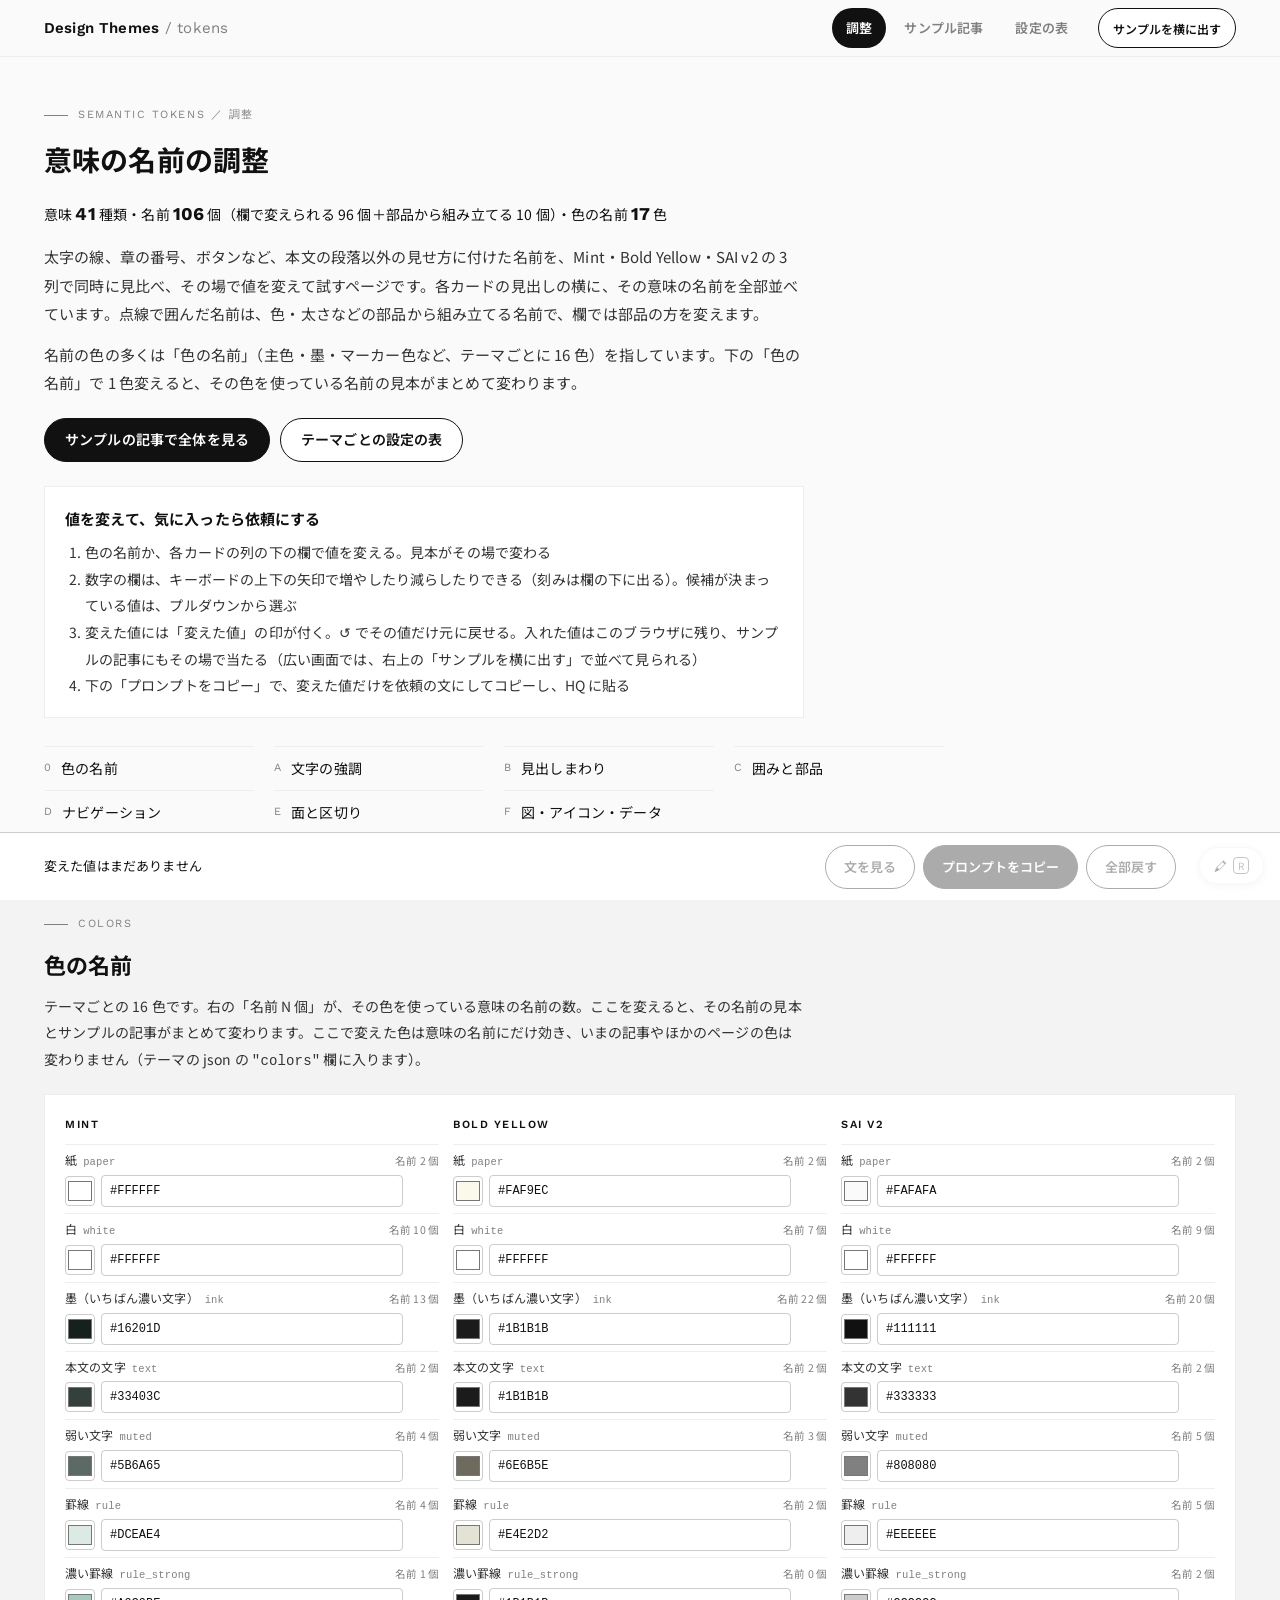
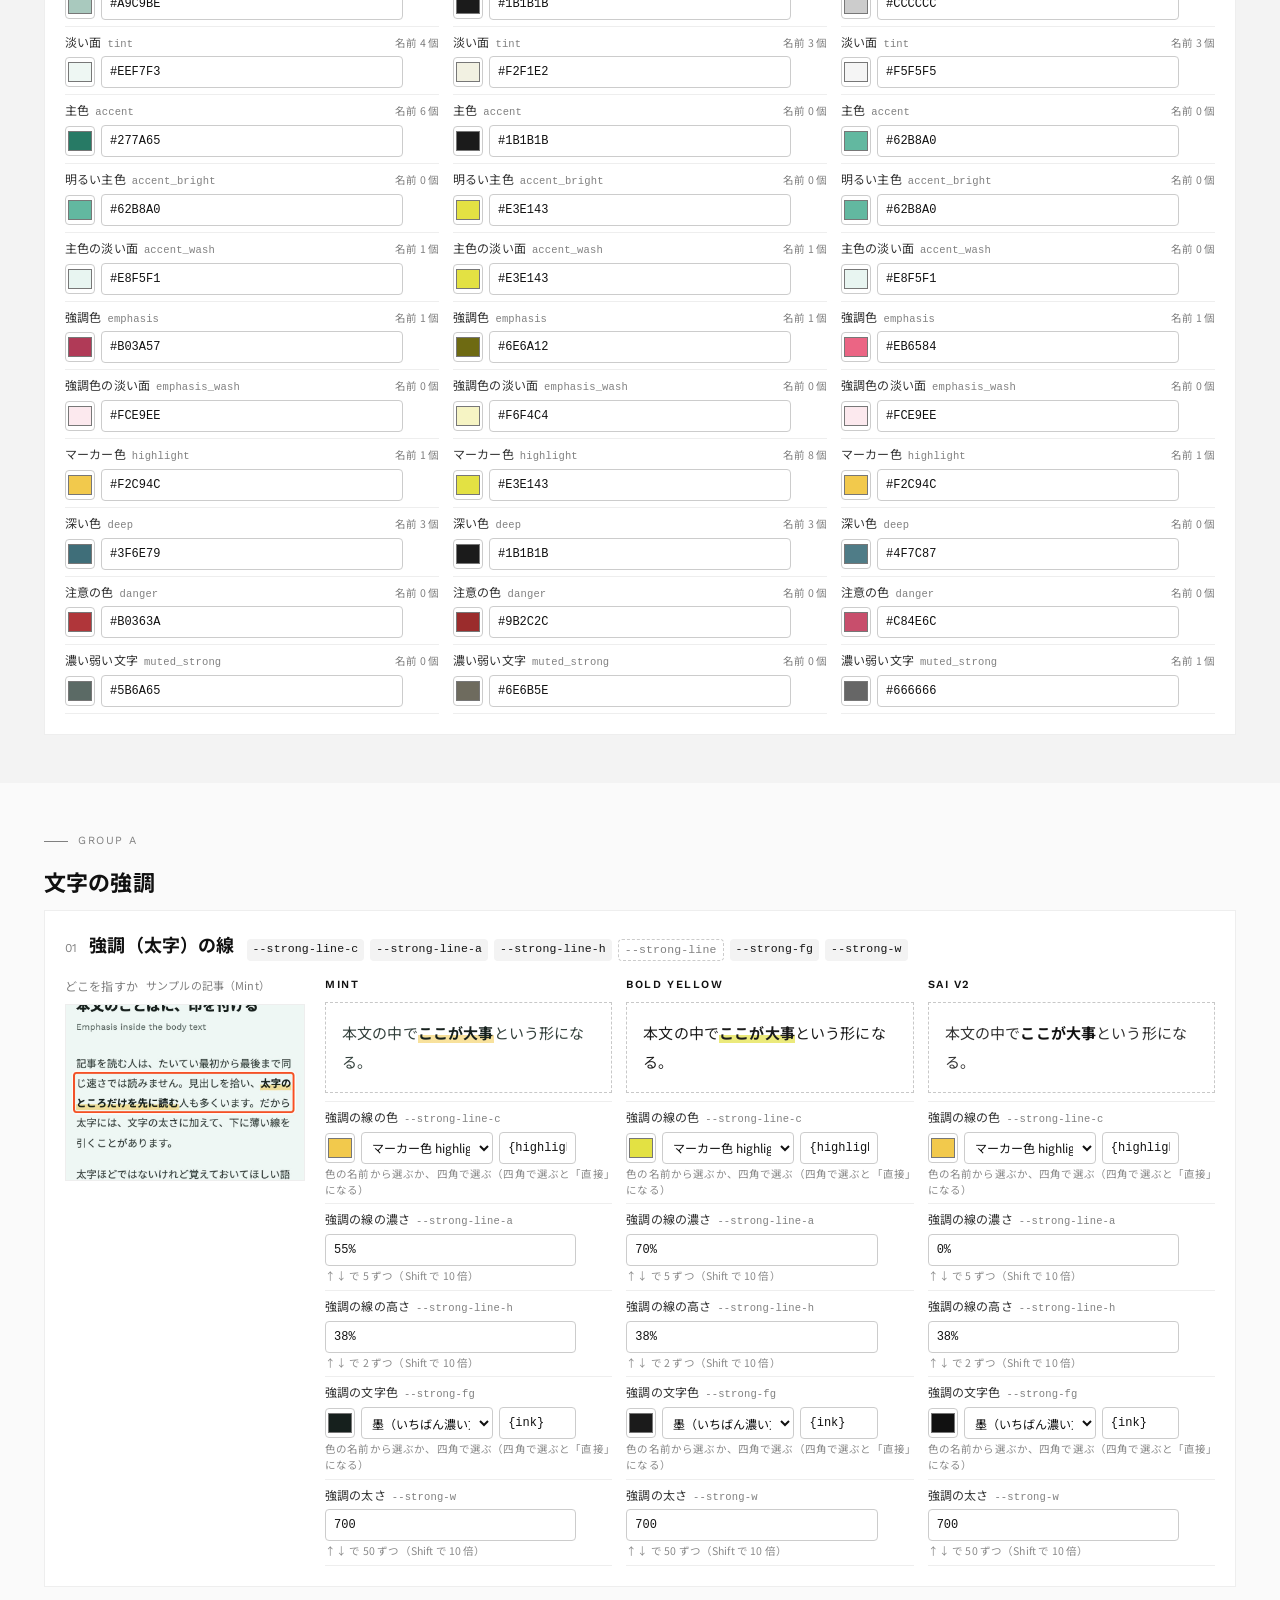
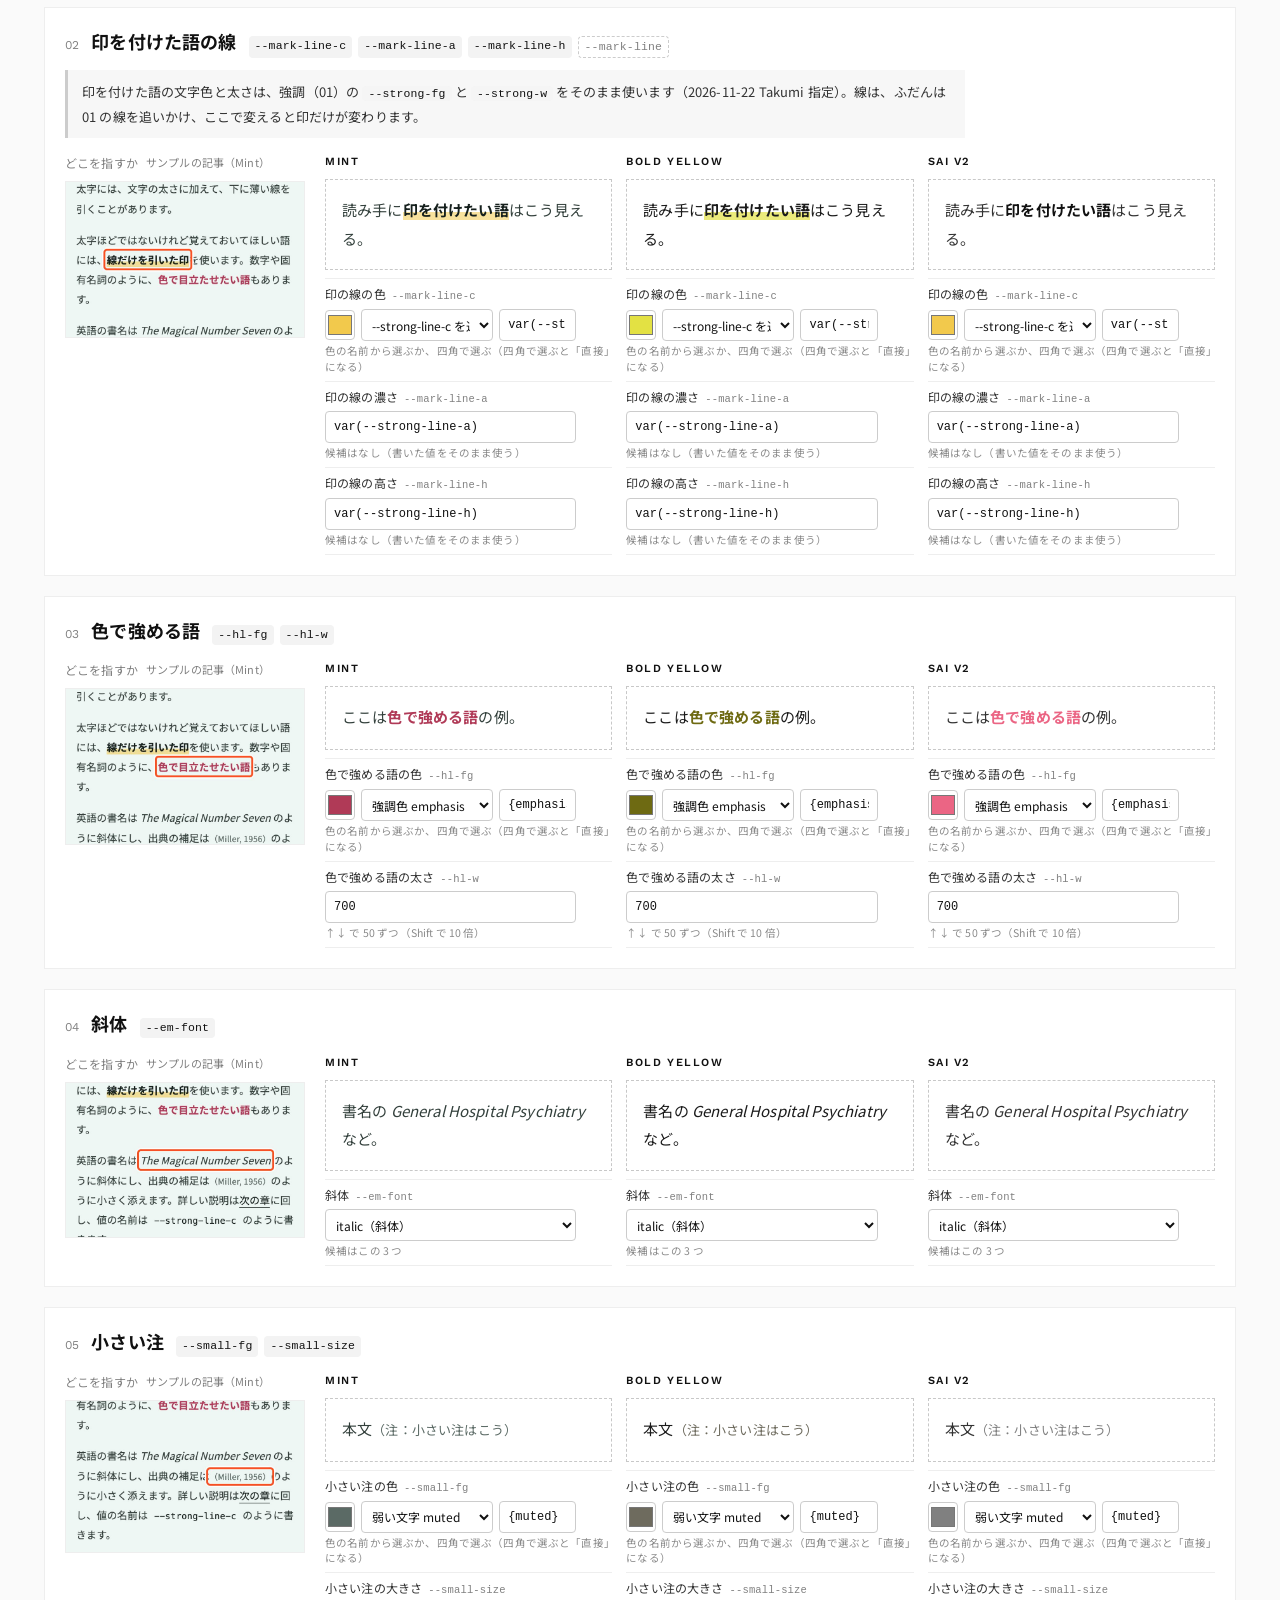
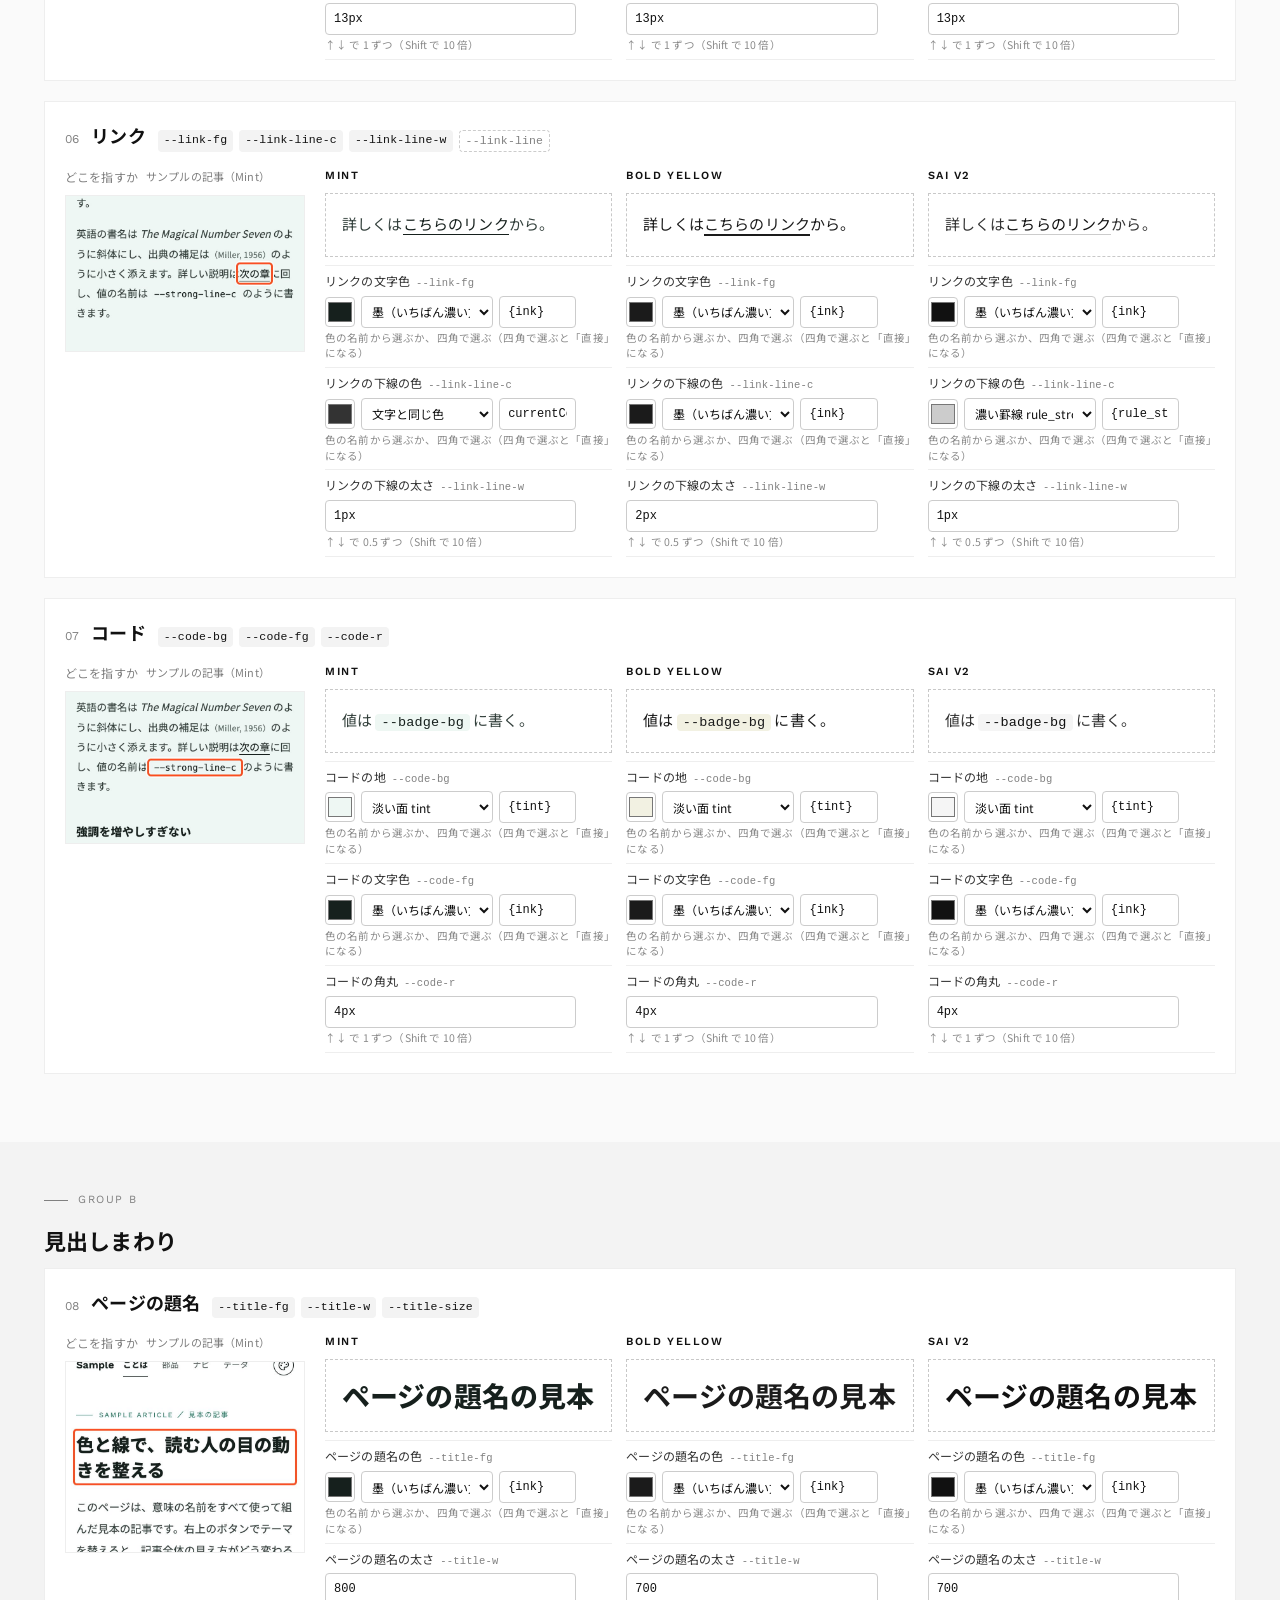
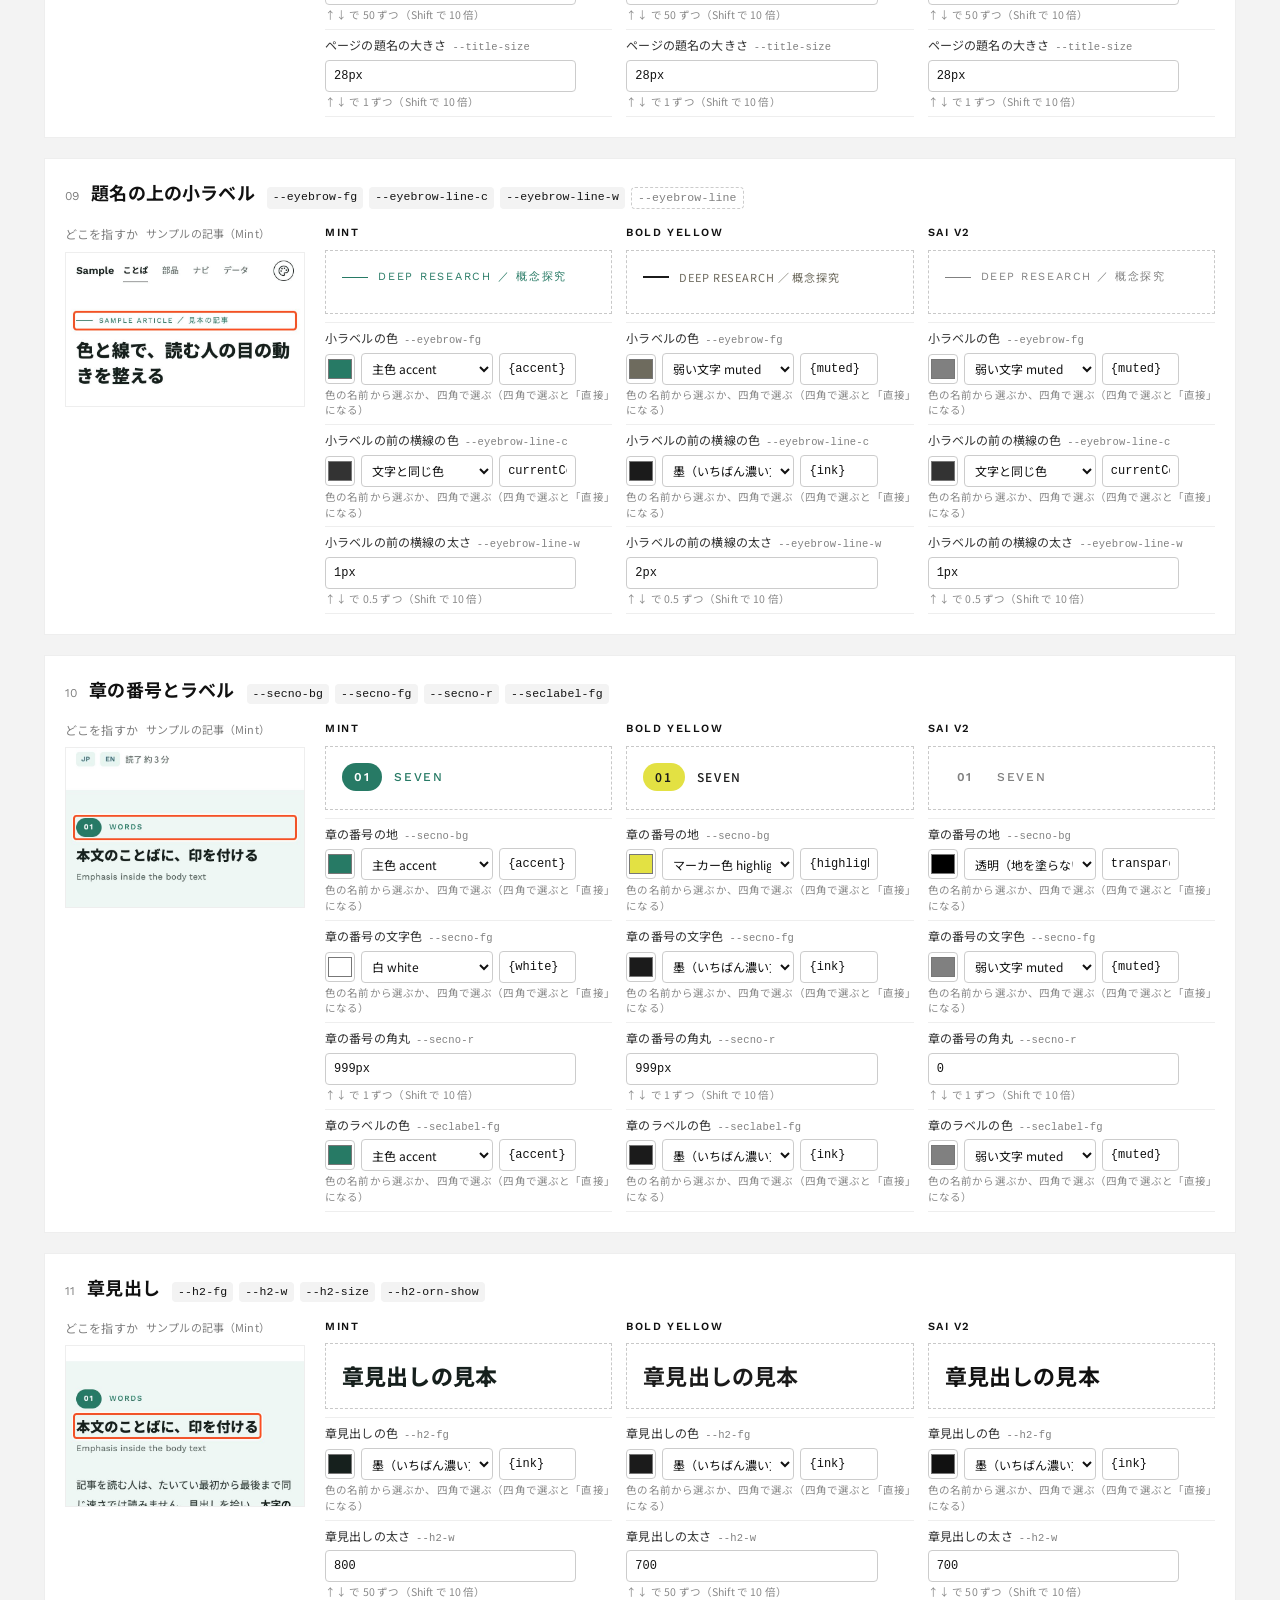
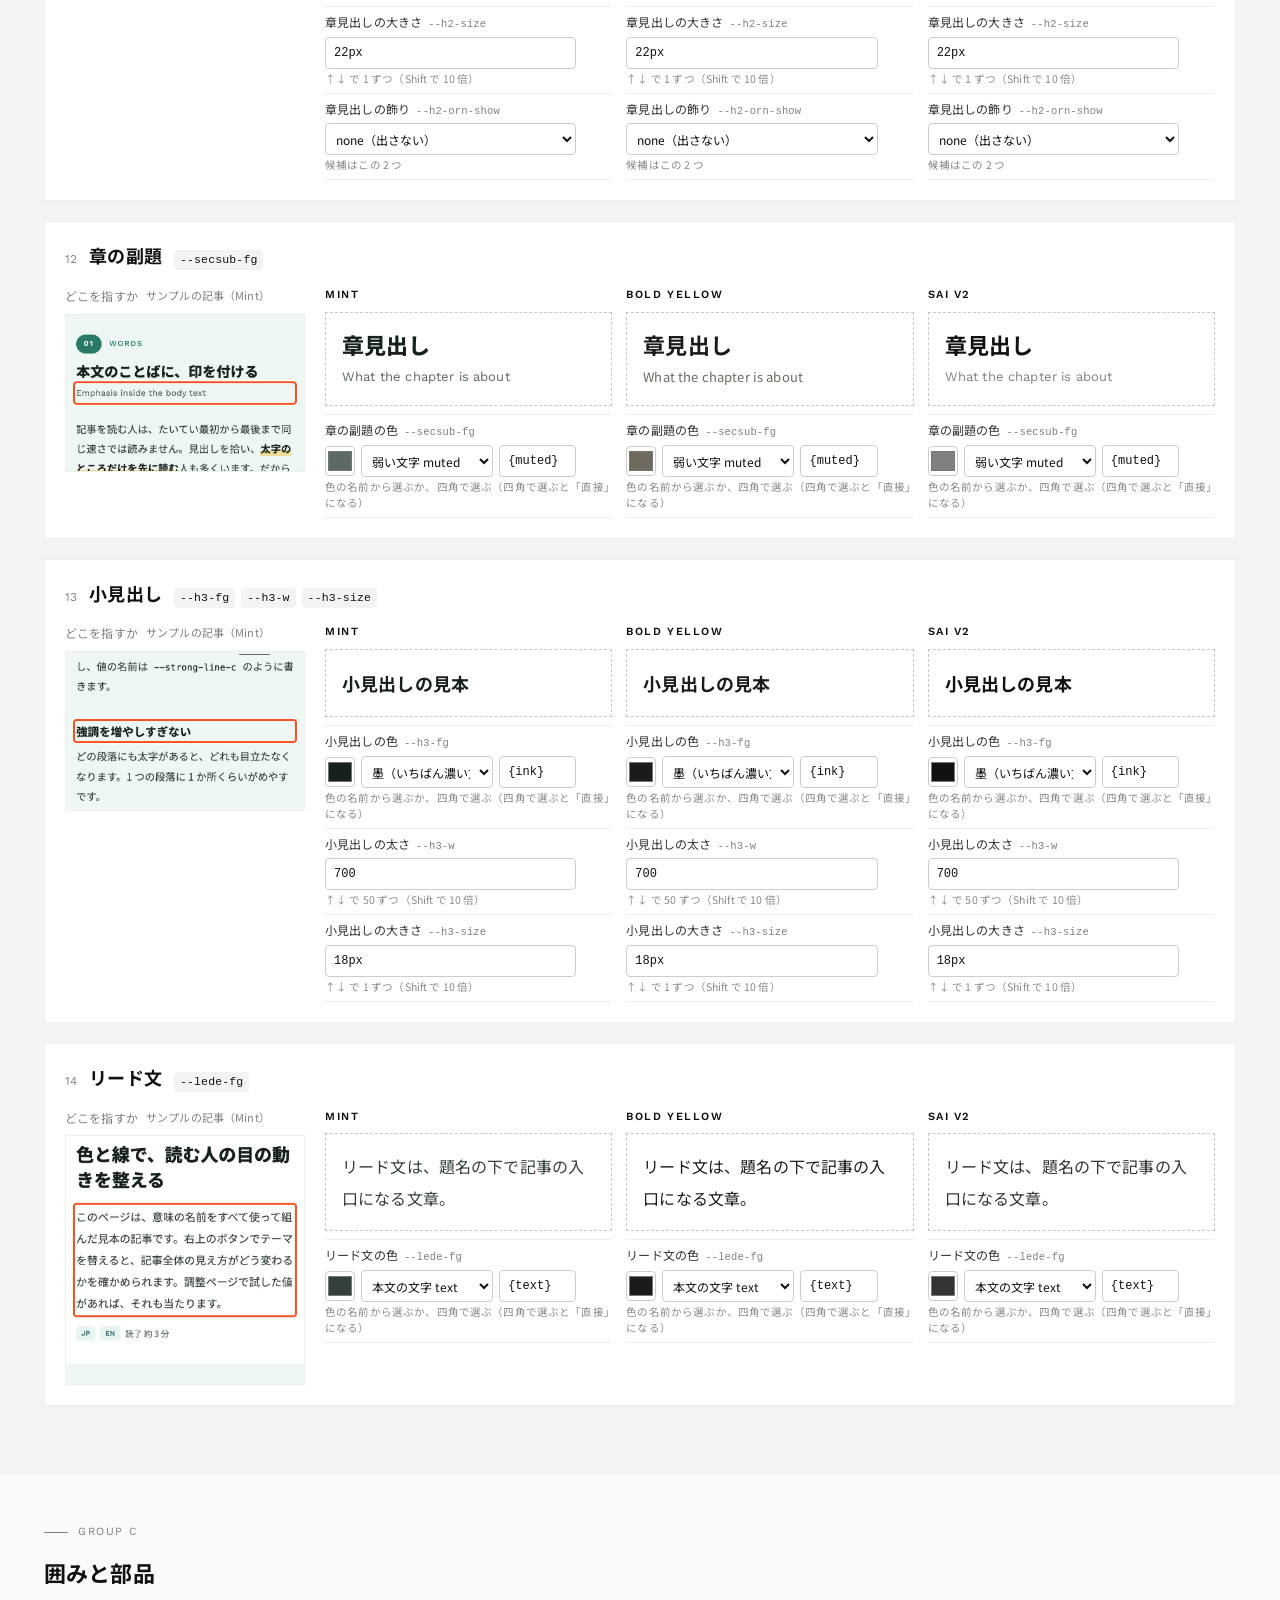
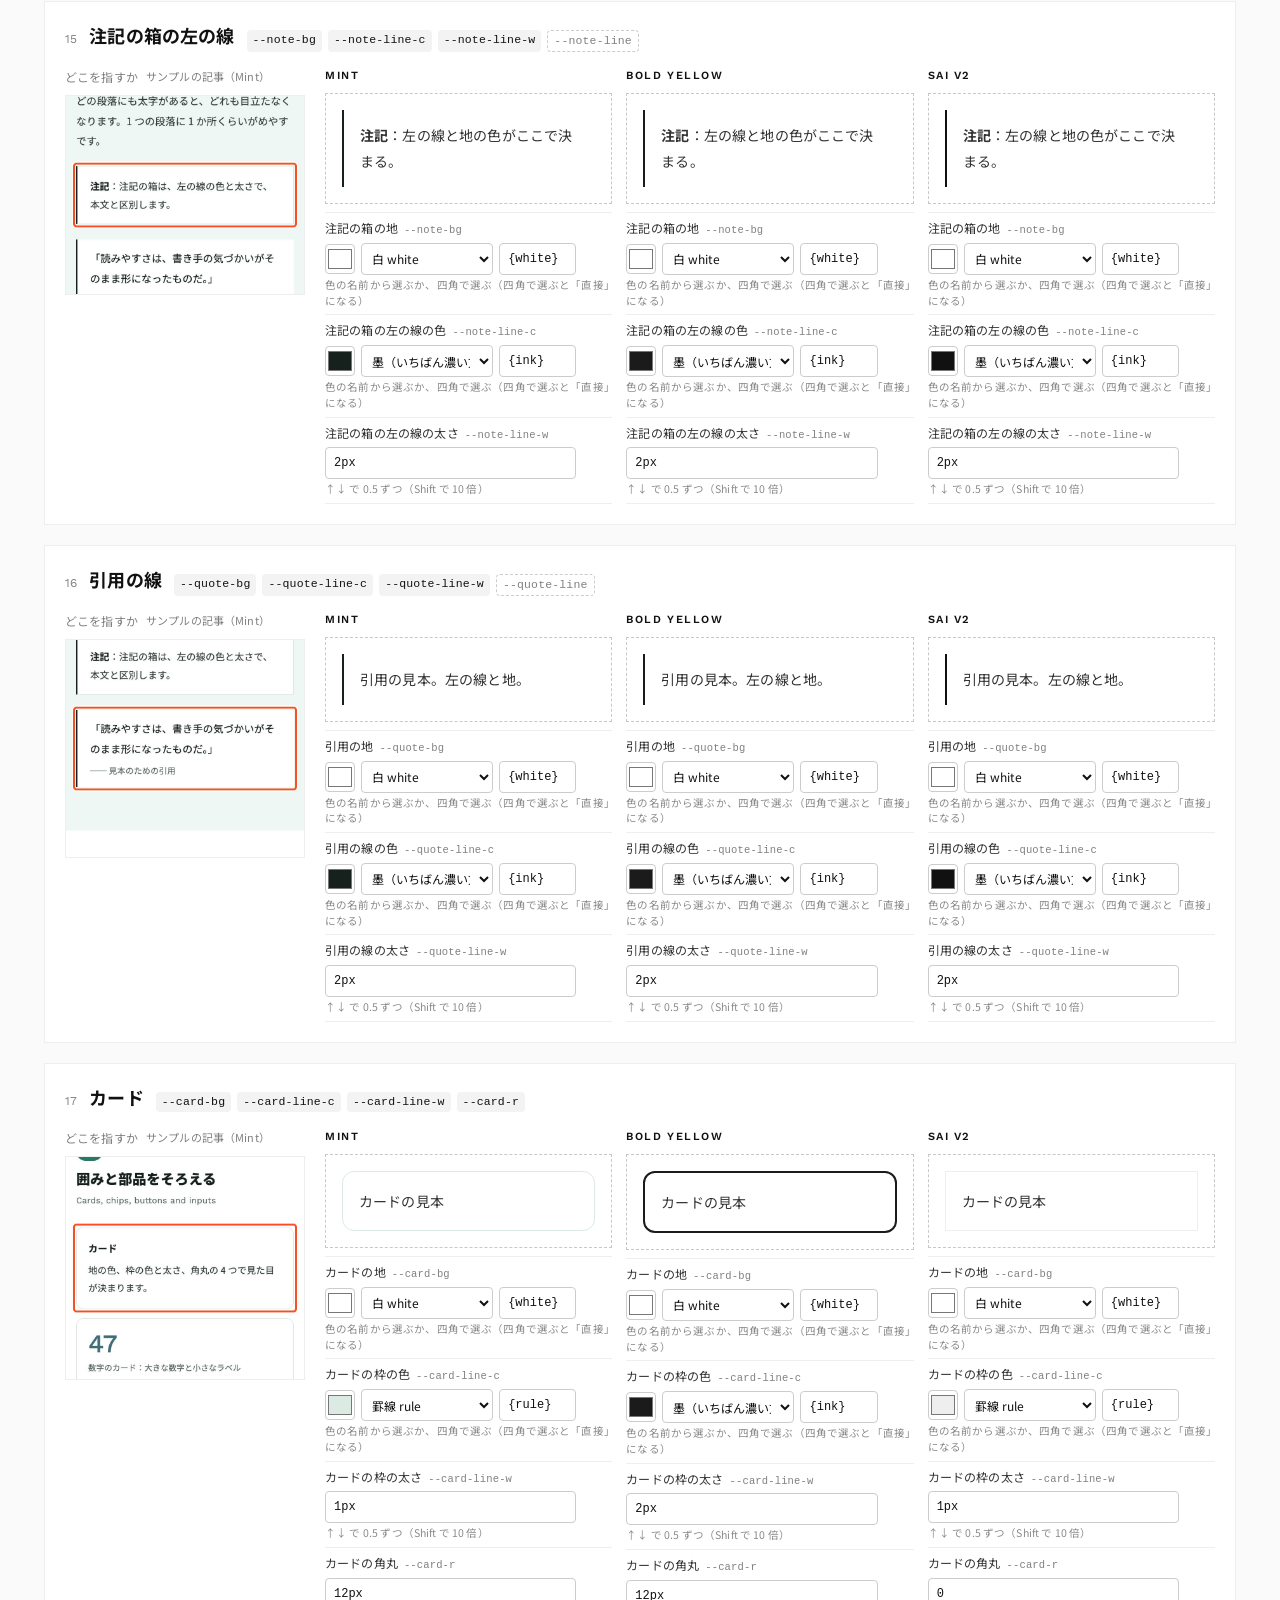
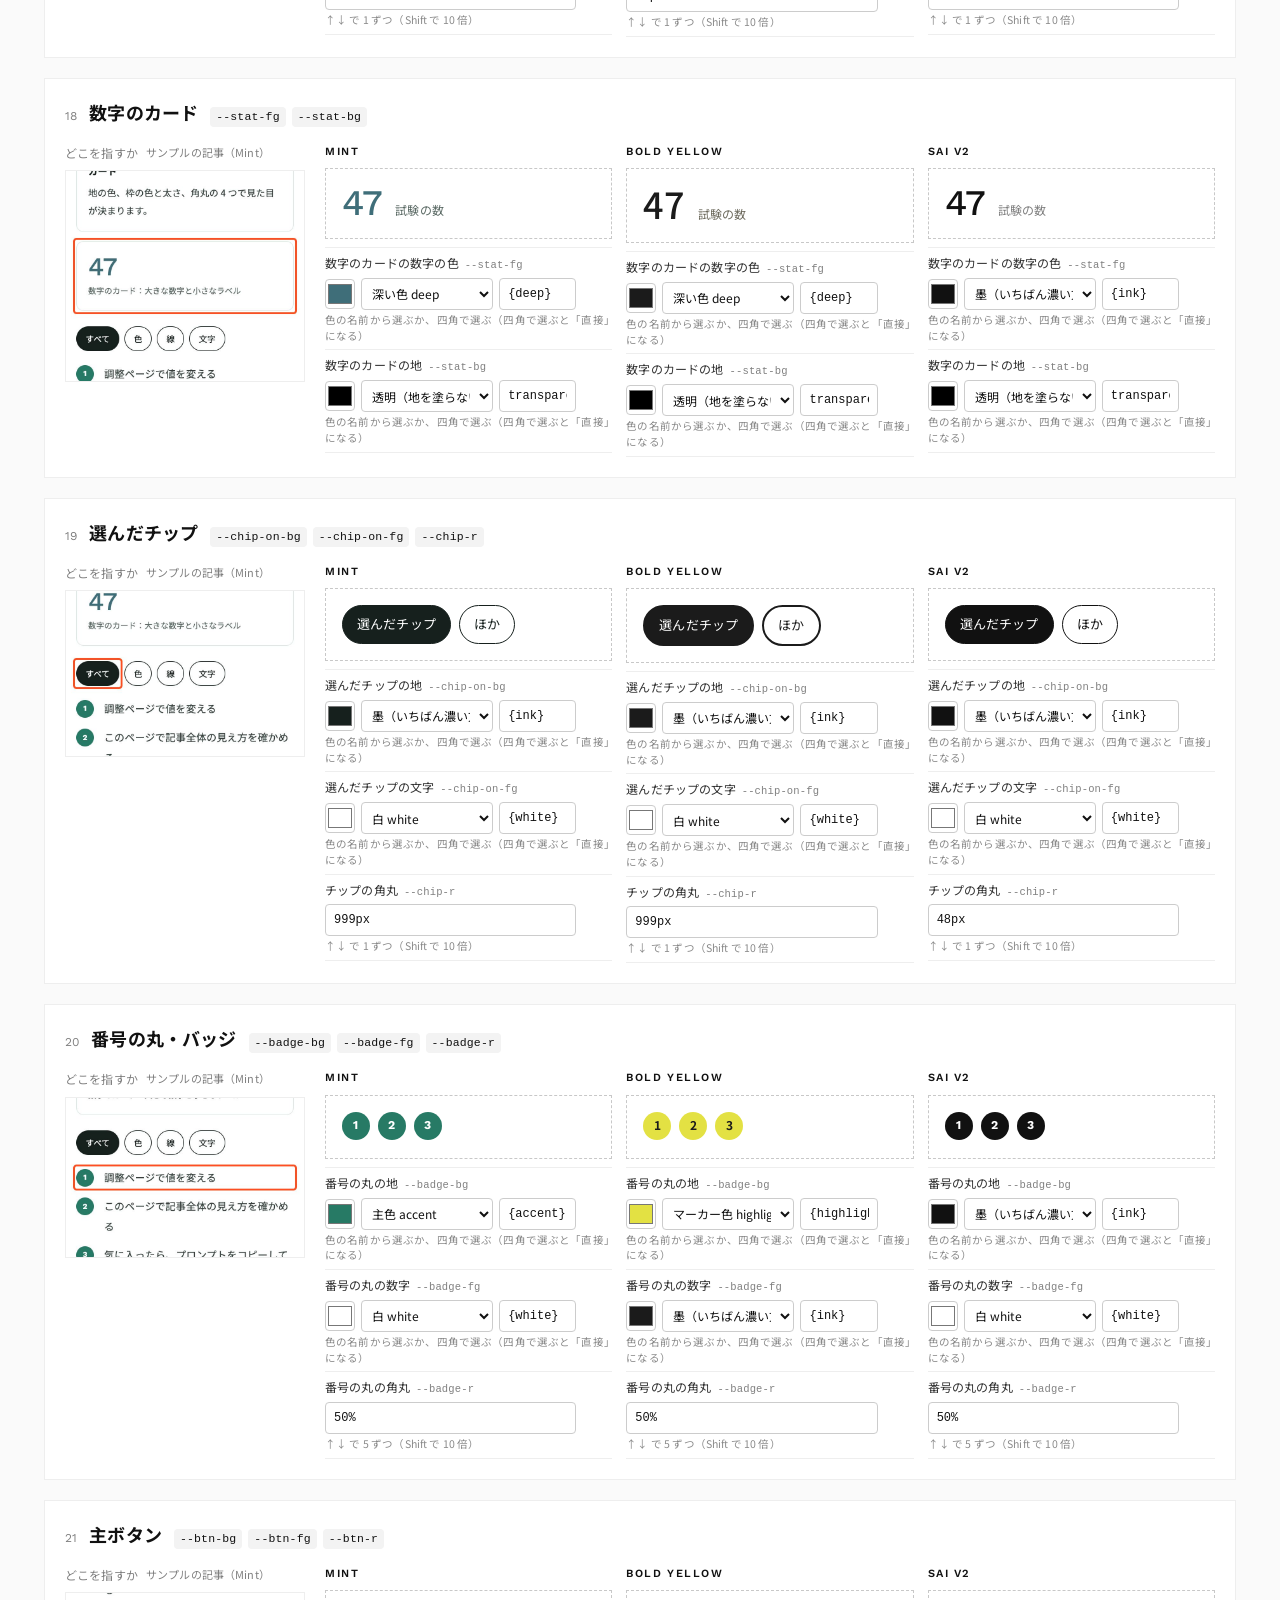
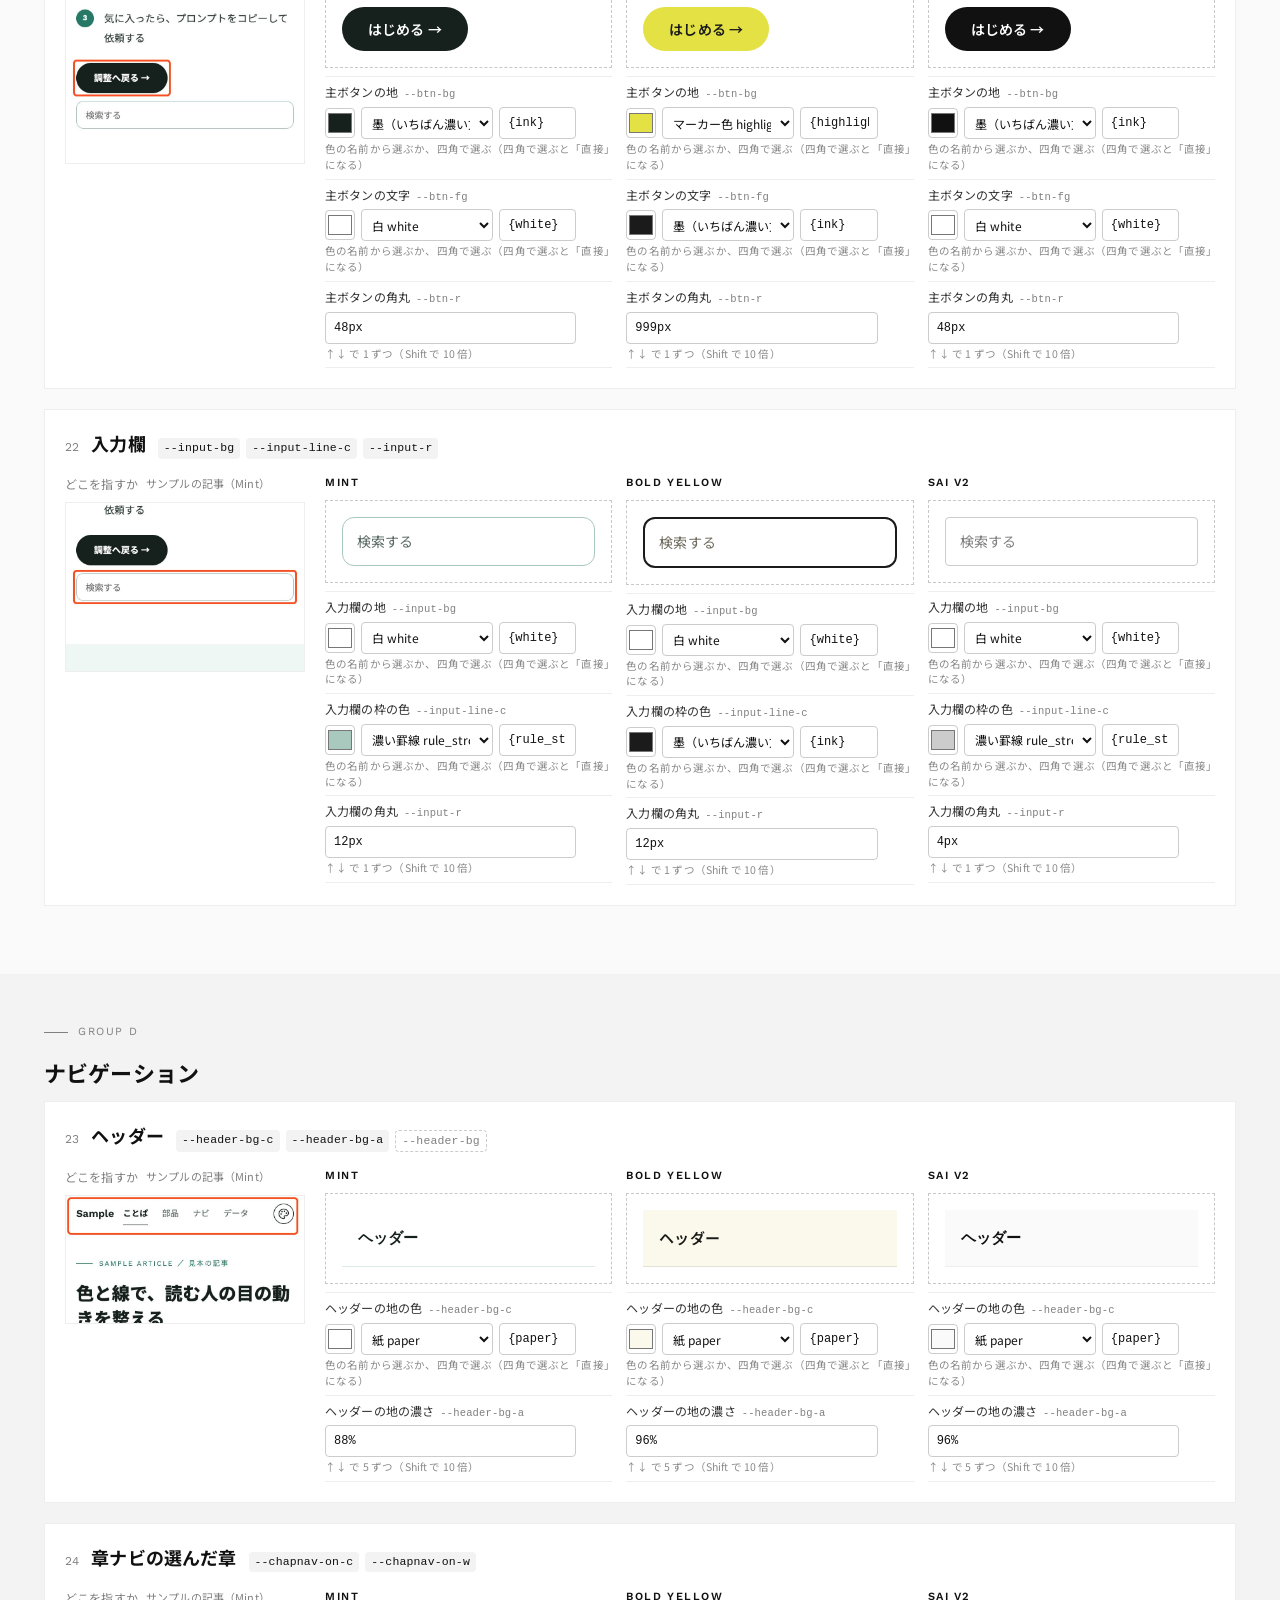
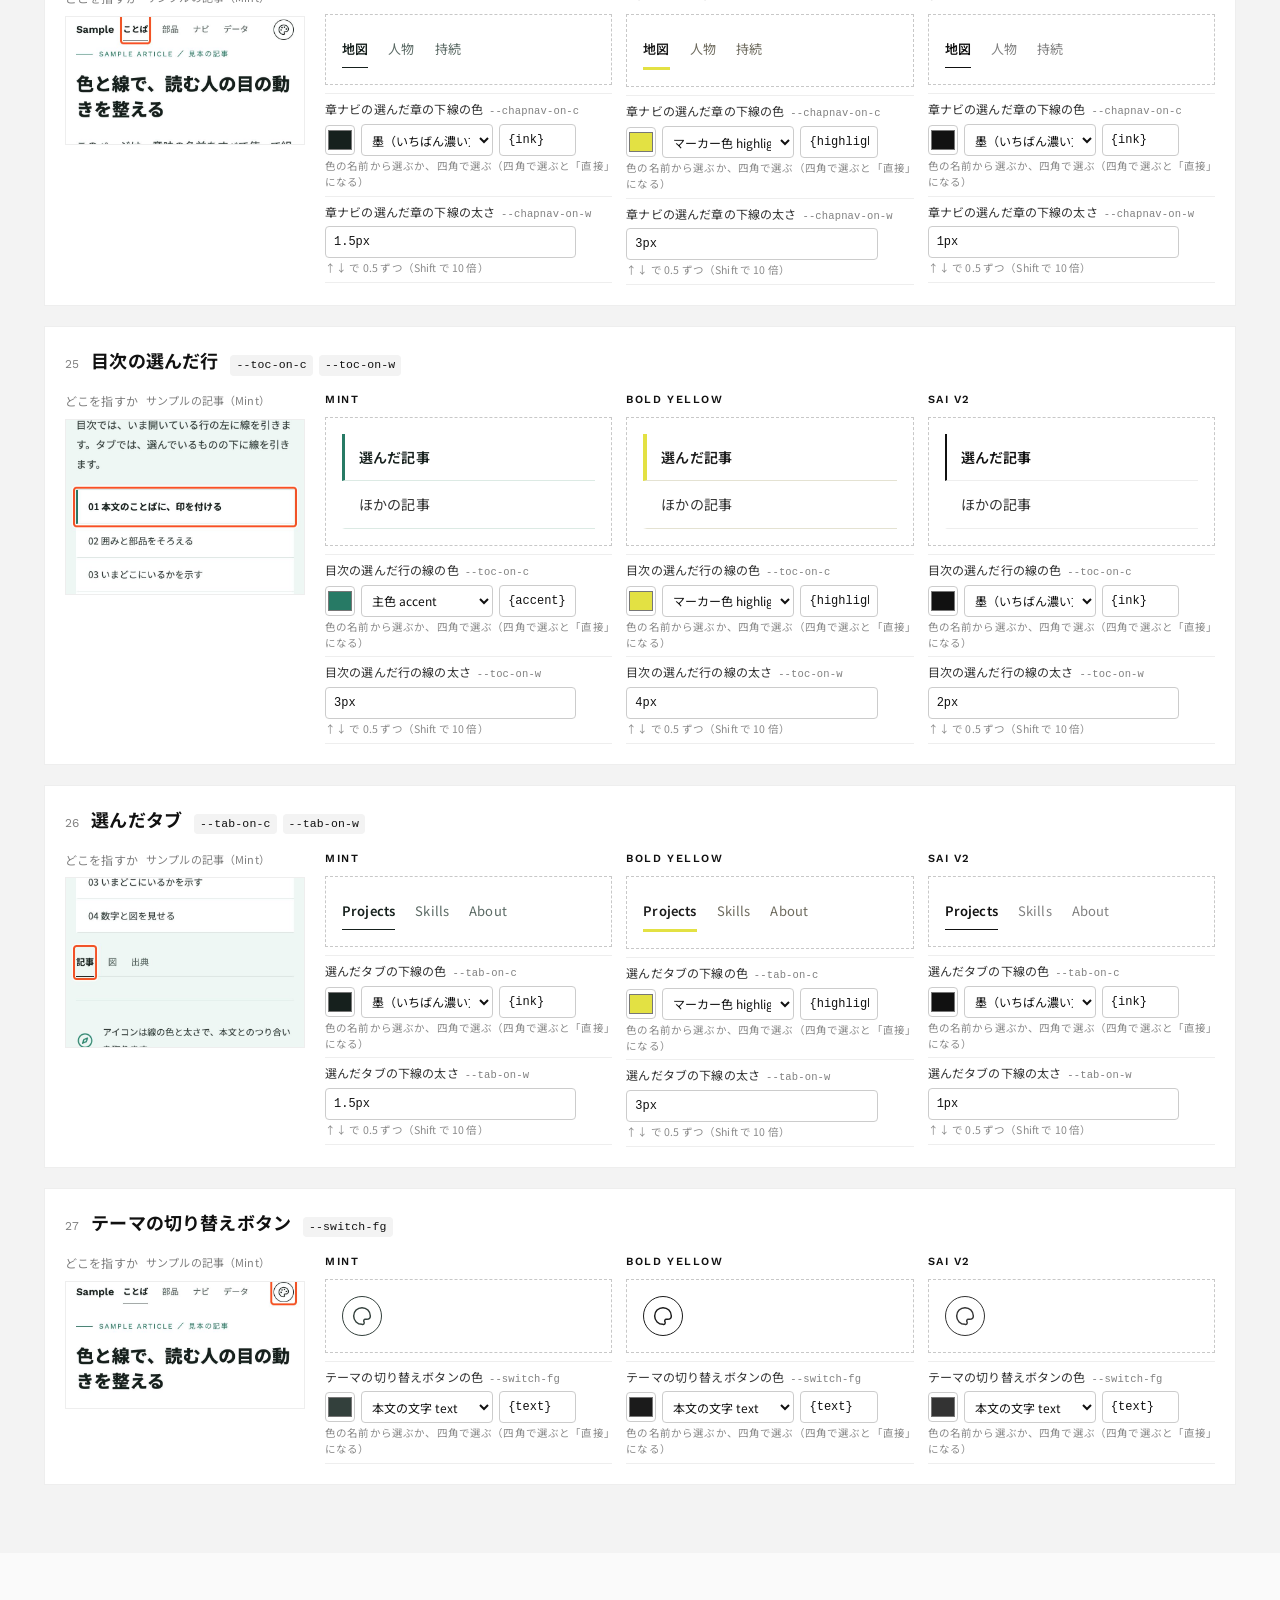
==== commit c89f0d19: "直書きの色 6 つを色の名前にする（5 つは寄せ、1 つは色の名前を足す） Mint のアイコン・表の縞、Bold Yellow と SAI v2 の節の帯、SAI v2 のバーの溝を近い色の名前に寄" ====
--- a/tokens/index.html
+++ b/tokens/index.html
@@ -210,6 +210,7 @@
     --pal-highlight: #F2C94C;
     --pal-deep: #3F6E79;
     --pal-danger: #B0363A;
+    --pal-muted-strong: #5B6A65;
     --strong-line-c: var(--pal-highlight);
     --strong-line-a: 55%;
     --strong-line-h: 38%;
@@ -299,12 +300,12 @@
     --hero-area-orn-show: none;
     --pagefoot-bg: var(--pal-tint);
     --pagefoot-fg: var(--pal-muted);
-    --icon-fg: #2F8B73;
+    --icon-fg: var(--pal-accent);
     --icon-w: 1.75;
     --table-head-line-c: var(--pal-ink);
     --table-head-line-w: 1px;
     --table-head-line: var(--table-head-line-w) solid var(--table-head-line-c);
-    --table-zebra-bg: #F5FAF8;
+    --table-zebra-bg: var(--pal-tint);
     --list-dot-bg: var(--pal-muted);
     --figure-bg: var(--pal-white);
     --figure-line-c: var(--pal-rule);
@@ -353,6 +354,7 @@
     --pal-deep: #1B1B1B;
     --pal-danger: #9B2C2C;
     --pal-select-line: #E3E143;
+    --pal-muted-strong: #6E6B5E;
     --strong-line-c: var(--pal-highlight);
     --strong-line-a: 70%;
     --strong-line-h: 38%;
@@ -433,7 +435,7 @@
     --switch-fg: var(--pal-text);
     --page-bg: var(--pal-paper);
     --band-bg: var(--pal-white);
-    --band-alt-bg: #F9F8DE;
+    --band-alt-bg: var(--pal-tint);
     --headstripe-show: block;
     --divider-line-c: var(--pal-rule);
     --divider-line-w: 1px;
@@ -495,6 +497,7 @@
     --pal-highlight: #F2C94C;
     --pal-deep: #4F7C87;
     --pal-danger: #C84E6C;
+    --pal-muted-strong: #666666;
     --strong-line-c: var(--pal-highlight);
     --strong-line-a: 0%;
     --strong-line-h: 38%;
@@ -575,7 +578,7 @@
     --switch-fg: var(--pal-text);
     --page-bg: var(--pal-paper);
     --band-bg: var(--pal-white);
-    --band-alt-bg: #F6F6F6;
+    --band-alt-bg: var(--pal-tint);
     --headstripe-show: block;
     --divider-line-c: var(--pal-rule);
     --divider-line-w: 1px;
@@ -583,7 +586,7 @@
     --hero-area-bg: transparent;
     --hero-area-orn-show: none;
     --pagefoot-bg: var(--pal-rule);
-    --pagefoot-fg: #666666;
+    --pagefoot-fg: var(--pal-muted-strong);
     --icon-fg: var(--pal-ink);
     --icon-w: 1.5;
     --table-head-line-c: var(--pal-ink);
@@ -596,7 +599,7 @@
     --figure-line-w: 1px;
     --figure-line: var(--figure-line-w) solid var(--figure-line-c);
     --meter-fill-bg: var(--pal-ink);
-    --meter-track-bg: #DDE5E1;
+    --meter-track-bg: var(--pal-rule);
     --langtag-bg: var(--pal-tint);
     --langtag-fg: var(--pal-ink);
     --orn-show: block;
@@ -698,7 +701,7 @@
     <div class="wrap">
       <p class="eyebrow">Semantic tokens ／ 調整</p>
       <h1>意味の名前の調整</h1>
-      <p class="counts">意味 <b>41</b> 種類・名前 <b>106</b> 個（欄で変えられる 96 個＋部品から組み立てる 10 個）・色の名前 <b>16</b> 色</p>
+      <p class="counts">意味 <b>41</b> 種類・名前 <b>106</b> 個（欄で変えられる 96 個＋部品から組み立てる 10 個）・色の名前 <b>17</b> 色</p>
       <p class="lede">太字の線、章の番号、ボタンなど、本文の段落以外の見せ方に付けた名前を、Mint・Bold Yellow・SAI v2 の 3 列で同時に見比べ、その場で値を変えて試すページです。各カードの見出しの横に、その意味の名前を全部並べています。点線で囲んだ名前は、色・太さなどの部品から組み立てる名前で、欄では部品の方を変えます。</p>
       <p class="lede">名前の色の多くは「色の名前」（主色・墨・マーカー色など、テーマごとに 16 色）を指しています。下の「色の名前」で 1 色変えると、その色を使っている名前の見本がまとめて変わります。</p>
       <div class="links">
@@ -723,7 +726,7 @@
       <p class="eyebrow">Colors</p>
       <h2>色の名前</h2>
       <p class="grp-lede">テーマごとの 16 色です。右の「名前 N 個」が、その色を使っている意味の名前の数。ここを変えると、その名前の見本とサンプルの記事がまとめて変わります。ここで変えた色は意味の名前にだけ効き、いまの記事やほかのページの色は変わりません（テーマの json の <code>"colors"</code> 欄に入ります）。</p>
-      <div class="pal"><p class="swipe">横にスワイプすると、3 テーマを見比べられます</p><div class="cols"><section class="col col-mint" aria-label="Mint の色の名前"><p class="col-h">Mint</p><div class="fs"><div class="f f-pal" id="c-paper-mint" data-key="paper" data-theme="mint" data-orig="#FFFFFF"><label class="f-k" for="ic-paper-mint">紙<code>paper</code><span class="uses">名前 2 個</span></label><div class="f-in"><input type="color" class="pick" value="#FFFFFF" aria-label="紙を選ぶ"><input type="text" class="txt" id="ic-paper-mint" value="#FFFFFF" spellcheck="false" autocomplete="off"><button type="button" class="undo" title="元の値に戻す" aria-label="元の値に戻す">↺</button></div></div><div class="f f-pal" id="c-white-mint" data-key="white" data-theme="mint" data-orig="#FFFFFF"><label class="f-k" for="ic-white-mint">白<code>white</code><span class="uses">名前 10 個</span></label><div class="f-in"><input type="color" class="pick" value="#FFFFFF" aria-label="白を選ぶ"><input type="text" class="txt" id="ic-white-mint" value="#FFFFFF" spellcheck="false" autocomplete="off"><button type="button" class="undo" title="元の値に戻す" aria-label="元の値に戻す">↺</button></div></div><div class="f f-pal" id="c-ink-mint" data-key="ink" data-theme="mint" data-orig="#16201D"><label class="f-k" for="ic-ink-mint">墨（いちばん濃い文字）<code>ink</code><span class="uses">名前 13 個</span></label><div class="f-in"><input type="color" class="pick" value="#16201D" aria-label="墨（いちばん濃い文字）を選ぶ"><input type="text" class="txt" id="ic-ink-mint" value="#16201D" spellcheck="false" autocomplete="off"><button type="button" class="undo" title="元の値に戻す" aria-label="元の値に戻す">↺</button></div></div><div class="f f-pal" id="c-text-mint" data-key="text" data-theme="mint" data-orig="#33403C"><label class="f-k" for="ic-text-mint">本文の文字<code>text</code><span class="uses">名前 2 個</span></label><div class="f-in"><input type="color" class="pick" value="#33403C" aria-label="本文の文字を選ぶ"><input type="text" class="txt" id="ic-text-mint" value="#33403C" spellcheck="false" autocomplete="off"><button type="button" class="undo" title="元の値に戻す" aria-label="元の値に戻す">↺</button></div></div><div class="f f-pal" id="c-muted-mint" data-key="muted" data-theme="mint" data-orig="#5B6A65"><label class="f-k" for="ic-muted-mint">弱い文字<code>muted</code><span class="uses">名前 4 個</span></label><div class="f-in"><input type="color" class="pick" value="#5B6A65" aria-label="弱い文字を選ぶ"><input type="text" class="txt" id="ic-muted-mint" value="#5B6A65" spellcheck="false" autocomplete="off"><button type="button" class="undo" title="元の値に戻す" aria-label="元の値に戻す">↺</button></div></div><div class="f f-pal" id="c-rule-mint" data-key="rule" data-theme="mint" data-orig="#DCEAE4"><label class="f-k" for="ic-rule-mint">罫線<code>rule</code><span class="uses">名前 4 個</span></label><div class="f-in"><input type="color" class="pick" value="#DCEAE4" aria-label="罫線を選ぶ"><input type="text" class="txt" id="ic-rule-mint" value="#DCEAE4" spellcheck="false" autocomplete="off"><button type="button" class="undo" title="元の値に戻す" aria-label="元の値に戻す">↺</button></div></div><div class="f f-pal" id="c-rule_strong-mint" data-key="rule_strong" data-theme="mint" data-orig="#A9C9BE"><label class="f-k" for="ic-rule_strong-mint">濃い罫線<code>rule_strong</code><span class="uses">名前 1 個</span></label><div class="f-in"><input type="color" class="pick" value="#A9C9BE" aria-label="濃い罫線を選ぶ"><input type="text" class="txt" id="ic-rule_strong-mint" value="#A9C9BE" spellcheck="false" autocomplete="off"><button type="button" class="undo" title="元の値に戻す" aria-label="元の値に戻す">↺</button></div></div><div class="f f-pal" id="c-tint-mint" data-key="tint" data-theme="mint" data-orig="#EEF7F3"><label class="f-k" for="ic-tint-mint">淡い面<code>tint</code><span class="uses">名前 3 個</span></label><div class="f-in"><input type="color" class="pick" value="#EEF7F3" aria-label="淡い面を選ぶ"><input type="text" class="txt" id="ic-tint-mint" value="#EEF7F3" spellcheck="false" autocomplete="off"><button type="button" class="undo" title="元の値に戻す" aria-label="元の値に戻す">↺</button></div></div><div class="f f-pal" id="c-accent-mint" data-key="accent" data-theme="mint" data-orig="#277A65"><label class="f-k" for="ic-accent-mint">主色<code>accent</code><span class="uses">名前 5 個</span></label><div class="f-in"><input type="color" class="pick" value="#277A65" aria-label="主色を選ぶ"><input type="text" class="txt" id="ic-accent-mint" value="#277A65" spellcheck="false" autocomplete="off"><button type="button" class="undo" title="元の値に戻す" aria-label="元の値に戻す">↺</button></div></div><div class="f f-pal" id="c-accent_bright-mint" data-key="accent_bright" data-theme="mint" data-orig="#62B8A0"><label class="f-k" for="ic-accent_bright-mint">明るい主色<code>accent_bright</code><span class="uses">名前 0 個</span></label><div class="f-in"><input type="color" class="pick" value="#62B8A0" aria-label="明るい主色を選ぶ"><input type="text" class="txt" id="ic-accent_bright-mint" value="#62B8A0" spellcheck="false" autocomplete="off"><button type="button" class="undo" title="元の値に戻す" aria-label="元の値に戻す">↺</button></div></div><div class="f f-pal" id="c-accent_wash-mint" data-key="accent_wash" data-theme="mint" data-orig="#E8F5F1"><label class="f-k" for="ic-accent_wash-mint">主色の淡い面<code>accent_wash</code><span class="uses">名前 1 個</span></label><div class="f-in"><input type="color" class="pick" value="#E8F5F1" aria-label="主色の淡い面を選ぶ"><input type="text" class="txt" id="ic-accent_wash-mint" value="#E8F5F1" spellcheck="false" autocomplete="off"><button type="button" class="undo" title="元の値に戻す" aria-label="元の値に戻す">↺</button></div></div><div class="f f-pal" id="c-emphasis-mint" data-key="emphasis" data-theme="mint" data-orig="#B03A57"><label class="f-k" for="ic-emphasis-mint">強調色<code>emphasis</code><span class="uses">名前 1 個</span></label><div class="f-in"><input type="color" class="pick" value="#B03A57" aria-label="強調色を選ぶ"><input type="text" class="txt" id="ic-emphasis-mint" value="#B03A57" spellcheck="false" autocomplete="off"><button type="button" class="undo" title="元の値に戻す" aria-label="元の値に戻す">↺</button></div></div><div class="f f-pal" id="c-emphasis_wash-mint" data-key="emphasis_wash" data-theme="mint" data-orig="#FCE9EE"><label class="f-k" for="ic-emphasis_wash-mint">強調色の淡い面<code>emphasis_wash</code><span class="uses">名前 0 個</span></label><div class="f-in"><input type="color" class="pick" value="#FCE9EE" aria-label="強調色の淡い面を選ぶ"><input type="text" class="txt" id="ic-emphasis_wash-mint" value="#FCE9EE" spellcheck="false" autocomplete="off"><button type="button" class="undo" title="元の値に戻す" aria-label="元の値に戻す">↺</button></div></div><div class="f f-pal" id="c-highlight-mint" data-key="highlight" data-theme="mint" data-orig="#F2C94C"><label class="f-k" for="ic-highlight-mint">マーカー色<code>highlight</code><span class="uses">名前 1 個</span></label><div class="f-in"><input type="color" class="pick" value="#F2C94C" aria-label="マーカー色を選ぶ"><input type="text" class="txt" id="ic-highlight-mint" value="#F2C94C" spellcheck="false" autocomplete="off"><button type="button" class="undo" title="元の値に戻す" aria-label="元の値に戻す">↺</button></div></div><div class="f f-pal" id="c-deep-mint" data-key="deep" data-theme="mint" data-orig="#3F6E79"><label class="f-k" for="ic-deep-mint">深い色<code>deep</code><span class="uses">名前 3 個</span></label><div class="f-in"><input type="color" class="pick" value="#3F6E79" aria-label="深い色を選ぶ"><input type="text" class="txt" id="ic-deep-mint" value="#3F6E79" spellcheck="false" autocomplete="off"><button type="button" class="undo" title="元の値に戻す" aria-label="元の値に戻す">↺</button></div></div><div class="f f-pal" id="c-danger-mint" data-key="danger" data-theme="mint" data-orig="#B0363A"><label class="f-k" for="ic-danger-mint">注意の色<code>danger</code><span class="uses">名前 0 個</span></label><div class="f-in"><input type="color" class="pick" value="#B0363A" aria-label="注意の色を選ぶ"><input type="text" class="txt" id="ic-danger-mint" value="#B0363A" spellcheck="false" autocomplete="off"><button type="button" class="undo" title="元の値に戻す" aria-label="元の値に戻す">↺</button></div></div></div></section><section class="col col-bold" aria-label="Bold Yellow の色の名前"><p class="col-h">Bold Yellow</p><div class="fs"><div class="f f-pal" id="c-paper-bold" data-key="paper" data-theme="bold" data-orig="#FAF9EC"><label class="f-k" for="ic-paper-bold">紙<code>paper</code><span class="uses">名前 2 個</span></label><div class="f-in"><input type="color" class="pick" value="#FAF9EC" aria-label="紙を選ぶ"><input type="text" class="txt" id="ic-paper-bold" value="#FAF9EC" spellcheck="false" autocomplete="off"><button type="button" class="undo" title="元の値に戻す" aria-label="元の値に戻す">↺</button></div></div><div class="f f-pal" id="c-white-bold" data-key="white" data-theme="bold" data-orig="#FFFFFF"><label class="f-k" for="ic-white-bold">白<code>white</code><span class="uses">名前 7 個</span></label><div class="f-in"><input type="color" class="pick" value="#FFFFFF" aria-label="白を選ぶ"><input type="text" class="txt" id="ic-white-bold" value="#FFFFFF" spellcheck="false" autocomplete="off"><button type="button" class="undo" title="元の値に戻す" aria-label="元の値に戻す">↺</button></div></div><div class="f f-pal" id="c-ink-bold" data-key="ink" data-theme="bold" data-orig="#1B1B1B"><label class="f-k" for="ic-ink-bold">墨（いちばん濃い文字）<code>ink</code><span class="uses">名前 22 個</span></label><div class="f-in"><input type="color" class="pick" value="#1B1B1B" aria-label="墨（いちばん濃い文字）を選ぶ"><input type="text" class="txt" id="ic-ink-bold" value="#1B1B1B" spellcheck="false" autocomplete="off"><button type="button" class="undo" title="元の値に戻す" aria-label="元の値に戻す">↺</button></div></div><div class="f f-pal" id="c-text-bold" data-key="text" data-theme="bold" data-orig="#1B1B1B"><label class="f-k" for="ic-text-bold">本文の文字<code>text</code><span class="uses">名前 2 個</span></label><div class="f-in"><input type="color" class="pick" value="#1B1B1B" aria-label="本文の文字を選ぶ"><input type="text" class="txt" id="ic-text-bold" value="#1B1B1B" spellcheck="false" autocomplete="off"><button type="button" class="undo" title="元の値に戻す" aria-label="元の値に戻す">↺</button></div></div><div class="f f-pal" id="c-muted-bold" data-key="muted" data-theme="bold" data-orig="#6E6B5E"><label class="f-k" for="ic-muted-bold">弱い文字<code>muted</code><span class="uses">名前 3 個</span></label><div class="f-in"><input type="color" class="pick" value="#6E6B5E" aria-label="弱い文字を選ぶ"><input type="text" class="txt" id="ic-muted-bold" value="#6E6B5E" spellcheck="false" autocomplete="off"><button type="button" class="undo" title="元の値に戻す" aria-label="元の値に戻す">↺</button></div></div><div class="f f-pal" id="c-rule-bold" data-key="rule" data-theme="bold" data-orig="#E4E2D2"><label class="f-k" for="ic-rule-bold">罫線<code>rule</code><span class="uses">名前 2 個</span></label><div class="f-in"><input type="color" class="pick" value="#E4E2D2" aria-label="罫線を選ぶ"><input type="text" class="txt" id="ic-rule-bold" value="#E4E2D2" spellcheck="false" autocomplete="off"><button type="button" class="undo" title="元の値に戻す" aria-label="元の値に戻す">↺</button></div></div><div class="f f-pal" id="c-rule_strong-bold" data-key="rule_strong" data-theme="bold" data-orig="#1B1B1B"><label class="f-k" for="ic-rule_strong-bold">濃い罫線<code>rule_strong</code><span class="uses">名前 0 個</span></label><div class="f-in"><input type="color" class="pick" value="#1B1B1B" aria-label="濃い罫線を選ぶ"><input type="text" class="txt" id="ic-rule_strong-bold" value="#1B1B1B" spellcheck="false" autocomplete="off"><button type="button" class="undo" title="元の値に戻す" aria-label="元の値に戻す">↺</button></div></div><div class="f f-pal" id="c-tint-bold" data-key="tint" data-theme="bold" data-orig="#F2F1E2"><label class="f-k" for="ic-tint-bold">淡い面<code>tint</code><span class="uses">名前 2 個</span></label><div class="f-in"><input type="color" class="pick" value="#F2F1E2" aria-label="淡い面を選ぶ"><input type="text" class="txt" id="ic-tint-bold" value="#F2F1E2" spellcheck="false" autocomplete="off"><button type="button" class="undo" title="元の値に戻す" aria-label="元の値に戻す">↺</button></div></div><div class="f f-pal" id="c-accent-bold" data-key="accent" data-theme="bold" data-orig="#1B1B1B"><label class="f-k" for="ic-accent-bold">主色<code>accent</code><span class="uses">名前 0 個</span></label><div class="f-in"><input type="color" class="pick" value="#1B1B1B" aria-label="主色を選ぶ"><input type="text" class="txt" id="ic-accent-bold" value="#1B1B1B" spellcheck="false" autocomplete="off"><button type="button" class="undo" title="元の値に戻す" aria-label="元の値に戻す">↺</button></div></div><div class="f f-pal" id="c-accent_bright-bold" data-key="accent_bright" data-theme="bold" data-orig="#E3E143"><label class="f-k" for="ic-accent_bright-bold">明るい主色<code>accent_bright</code><span class="uses">名前 0 個</span></label><div class="f-in"><input type="color" class="pick" value="#E3E143" aria-label="明るい主色を選ぶ"><input type="text" class="txt" id="ic-accent_bright-bold" value="#E3E143" spellcheck="false" autocomplete="off"><button type="button" class="undo" title="元の値に戻す" aria-label="元の値に戻す">↺</button></div></div><div class="f f-pal" id="c-accent_wash-bold" data-key="accent_wash" data-theme="bold" data-orig="#E3E143"><label class="f-k" for="ic-accent_wash-bold">主色の淡い面<code>accent_wash</code><span class="uses">名前 1 個</span></label><div class="f-in"><input type="color" class="pick" value="#E3E143" aria-label="主色の淡い面を選ぶ"><input type="text" class="txt" id="ic-accent_wash-bold" value="#E3E143" spellcheck="false" autocomplete="off"><button type="button" class="undo" title="元の値に戻す" aria-label="元の値に戻す">↺</button></div></div><div class="f f-pal" id="c-emphasis-bold" data-key="emphasis" data-theme="bold" data-orig="#6E6A12"><label class="f-k" for="ic-emphasis-bold">強調色<code>emphasis</code><span class="uses">名前 1 個</span></label><div class="f-in"><input type="color" class="pick" value="#6E6A12" aria-label="強調色を選ぶ"><input type="text" class="txt" id="ic-emphasis-bold" value="#6E6A12" spellcheck="false" autocomplete="off"><button type="button" class="undo" title="元の値に戻す" aria-label="元の値に戻す">↺</button></div></div><div class="f f-pal" id="c-emphasis_wash-bold" data-key="emphasis_wash" data-theme="bold" data-orig="#F6F4C4"><label class="f-k" for="ic-emphasis_wash-bold">強調色の淡い面<code>emphasis_wash</code><span class="uses">名前 0 個</span></label><div class="f-in"><input type="color" class="pick" value="#F6F4C4" aria-label="強調色の淡い面を選ぶ"><input type="text" class="txt" id="ic-emphasis_wash-bold" value="#F6F4C4" spellcheck="false" autocomplete="off"><button type="button" class="undo" title="元の値に戻す" aria-label="元の値に戻す">↺</button></div></div><div class="f f-pal" id="c-highlight-bold" data-key="highlight" data-theme="bold" data-orig="#E3E143"><label class="f-k" for="ic-highlight-bold">マーカー色<code>highlight</code><span class="uses">名前 8 個</span></label><div class="f-in"><input type="color" class="pick" value="#E3E143" aria-label="マーカー色を選ぶ"><input type="text" class="txt" id="ic-highlight-bold" value="#E3E143" spellcheck="false" autocomplete="off"><button type="button" class="undo" title="元の値に戻す" aria-label="元の値に戻す">↺</button></div></div><div class="f f-pal" id="c-deep-bold" data-key="deep" data-theme="bold" data-orig="#1B1B1B"><label class="f-k" for="ic-deep-bold">深い色<code>deep</code><span class="uses">名前 3 個</span></label><div class="f-in"><input type="color" class="pick" value="#1B1B1B" aria-label="深い色を選ぶ"><input type="text" class="txt" id="ic-deep-bold" value="#1B1B1B" spellcheck="false" autocomplete="off"><button type="button" class="undo" title="元の値に戻す" aria-label="元の値に戻す">↺</button></div></div><div class="f f-pal" id="c-danger-bold" data-key="danger" data-theme="bold" data-orig="#9B2C2C"><label class="f-k" for="ic-danger-bold">注意の色<code>danger</code><span class="uses">名前 0 個</span></label><div class="f-in"><input type="color" class="pick" value="#9B2C2C" aria-label="注意の色を選ぶ"><input type="text" class="txt" id="ic-danger-bold" value="#9B2C2C" spellcheck="false" autocomplete="off"><button type="button" class="undo" title="元の値に戻す" aria-label="元の値に戻す">↺</button></div></div></div></section><section class="col col-sai" aria-label="SAI v2 の色の名前"><p class="col-h">SAI v2</p><div class="fs"><div class="f f-pal" id="c-paper-sai" data-key="paper" data-theme="sai" data-orig="#FAFAFA"><label class="f-k" for="ic-paper-sai">紙<code>paper</code><span class="uses">名前 2 個</span></label><div class="f-in"><input type="color" class="pick" value="#FAFAFA" aria-label="紙を選ぶ"><input type="text" class="txt" id="ic-paper-sai" value="#FAFAFA" spellcheck="false" autocomplete="off"><button type="button" class="undo" title="元の値に戻す" aria-label="元の値に戻す">↺</button></div></div><div class="f f-pal" id="c-white-sai" data-key="white" data-theme="sai" data-orig="#FFFFFF"><label class="f-k" for="ic-white-sai">白<code>white</code><span class="uses">名前 9 個</span></label><div class="f-in"><input type="color" class="pick" value="#FFFFFF" aria-label="白を選ぶ"><input type="text" class="txt" id="ic-white-sai" value="#FFFFFF" spellcheck="false" autocomplete="off"><button type="button" class="undo" title="元の値に戻す" aria-label="元の値に戻す">↺</button></div></div><div class="f f-pal" id="c-ink-sai" data-key="ink" data-theme="sai" data-orig="#111111"><label class="f-k" for="ic-ink-sai">墨（いちばん濃い文字）<code>ink</code><span class="uses">名前 20 個</span></label><div class="f-in"><input type="color" class="pick" value="#111111" aria-label="墨（いちばん濃い文字）を選ぶ"><input type="text" class="txt" id="ic-ink-sai" value="#111111" spellcheck="false" autocomplete="off"><button type="button" class="undo" title="元の値に戻す" aria-label="元の値に戻す">↺</button></div></div><div class="f f-pal" id="c-text-sai" data-key="text" data-theme="sai" data-orig="#333333"><label class="f-k" for="ic-text-sai">本文の文字<code>text</code><span class="uses">名前 2 個</span></label><div class="f-in"><input type="color" class="pick" value="#333333" aria-label="本文の文字を選ぶ"><input type="text" class="txt" id="ic-text-sai" value="#333333" spellcheck="false" autocomplete="off"><button type="button" class="undo" title="元の値に戻す" aria-label="元の値に戻す">↺</button></div></div><div class="f f-pal" id="c-muted-sai" data-key="muted" data-theme="sai" data-orig="#808080"><label class="f-k" for="ic-muted-sai">弱い文字<code>muted</code><span class="uses">名前 5 個</span></label><div class="f-in"><input type="color" class="pick" value="#808080" aria-label="弱い文字を選ぶ"><input type="text" class="txt" id="ic-muted-sai" value="#808080" spellcheck="false" autocomplete="off"><button type="button" class="undo" title="元の値に戻す" aria-label="元の値に戻す">↺</button></div></div><div class="f f-pal" id="c-rule-sai" data-key="rule" data-theme="sai" data-orig="#EEEEEE"><label class="f-k" for="ic-rule-sai">罫線<code>rule</code><span class="uses">名前 4 個</span></label><div class="f-in"><input type="color" class="pick" value="#EEEEEE" aria-label="罫線を選ぶ"><input type="text" class="txt" id="ic-rule-sai" value="#EEEEEE" spellcheck="false" autocomplete="off"><button type="button" class="undo" title="元の値に戻す" aria-label="元の値に戻す">↺</button></div></div><div class="f f-pal" id="c-rule_strong-sai" data-key="rule_strong" data-theme="sai" data-orig="#CCCCCC"><label class="f-k" for="ic-rule_strong-sai">濃い罫線<code>rule_strong</code><span class="uses">名前 2 個</span></label><div class="f-in"><input type="color" class="pick" value="#CCCCCC" aria-label="濃い罫線を選ぶ"><input type="text" class="txt" id="ic-rule_strong-sai" value="#CCCCCC" spellcheck="false" autocomplete="off"><button type="button" class="undo" title="元の値に戻す" aria-label="元の値に戻す">↺</button></div></div><div class="f f-pal" id="c-tint-sai" data-key="tint" data-theme="sai" data-orig="#F5F5F5"><label class="f-k" for="ic-tint-sai">淡い面<code>tint</code><span class="uses">名前 2 個</span></label><div class="f-in"><input type="color" class="pick" value="#F5F5F5" aria-label="淡い面を選ぶ"><input type="text" class="txt" id="ic-tint-sai" value="#F5F5F5" spellcheck="false" autocomplete="off"><button type="button" class="undo" title="元の値に戻す" aria-label="元の値に戻す">↺</button></div></div><div class="f f-pal" id="c-accent-sai" data-key="accent" data-theme="sai" data-orig="#62B8A0"><label class="f-k" for="ic-accent-sai">主色<code>accent</code><span class="uses">名前 0 個</span></label><div class="f-in"><input type="color" class="pick" value="#62B8A0" aria-label="主色を選ぶ"><input type="text" class="txt" id="ic-accent-sai" value="#62B8A0" spellcheck="false" autocomplete="off"><button type="button" class="undo" title="元の値に戻す" aria-label="元の値に戻す">↺</button></div></div><div class="f f-pal" id="c-accent_bright-sai" data-key="accent_bright" data-theme="sai" data-orig="#62B8A0"><label class="f-k" for="ic-accent_bright-sai">明るい主色<code>accent_bright</code><span class="uses">名前 0 個</span></label><div class="f-in"><input type="color" class="pick" value="#62B8A0" aria-label="明るい主色を選ぶ"><input type="text" class="txt" id="ic-accent_bright-sai" value="#62B8A0" spellcheck="false" autocomplete="off"><button type="button" class="undo" title="元の値に戻す" aria-label="元の値に戻す">↺</button></div></div><div class="f f-pal" id="c-accent_wash-sai" data-key="accent_wash" data-theme="sai" data-orig="#E8F5F1"><label class="f-k" for="ic-accent_wash-sai">主色の淡い面<code>accent_wash</code><span class="uses">名前 0 個</span></label><div class="f-in"><input type="color" class="pick" value="#E8F5F1" aria-label="主色の淡い面を選ぶ"><input type="text" class="txt" id="ic-accent_wash-sai" value="#E8F5F1" spellcheck="false" autocomplete="off"><button type="button" class="undo" title="元の値に戻す" aria-label="元の値に戻す">↺</button></div></div><div class="f f-pal" id="c-emphasis-sai" data-key="emphasis" data-theme="sai" data-orig="#EB6584"><label class="f-k" for="ic-emphasis-sai">強調色<code>emphasis</code><span class="uses">名前 1 個</span></label><div class="f-in"><input type="color" class="pick" value="#EB6584" aria-label="強調色を選ぶ"><input type="text" class="txt" id="ic-emphasis-sai" value="#EB6584" spellcheck="false" autocomplete="off"><button type="button" class="undo" title="元の値に戻す" aria-label="元の値に戻す">↺</button></div></div><div class="f f-pal" id="c-emphasis_wash-sai" data-key="emphasis_wash" data-theme="sai" data-orig="#FCE9EE"><label class="f-k" for="ic-emphasis_wash-sai">強調色の淡い面<code>emphasis_wash</code><span class="uses">名前 0 個</span></label><div class="f-in"><input type="color" class="pick" value="#FCE9EE" aria-label="強調色の淡い面を選ぶ"><input type="text" class="txt" id="ic-emphasis_wash-sai" value="#FCE9EE" spellcheck="false" autocomplete="off"><button type="button" class="undo" title="元の値に戻す" aria-label="元の値に戻す">↺</button></div></div><div class="f f-pal" id="c-highlight-sai" data-key="highlight" data-theme="sai" data-orig="#F2C94C"><label class="f-k" for="ic-highlight-sai">マーカー色<code>highlight</code><span class="uses">名前 1 個</span></label><div class="f-in"><input type="color" class="pick" value="#F2C94C" aria-label="マーカー色を選ぶ"><input type="text" class="txt" id="ic-highlight-sai" value="#F2C94C" spellcheck="false" autocomplete="off"><button type="button" class="undo" title="元の値に戻す" aria-label="元の値に戻す">↺</button></div></div><div class="f f-pal" id="c-deep-sai" data-key="deep" data-theme="sai" data-orig="#4F7C87"><label class="f-k" for="ic-deep-sai">深い色<code>deep</code><span class="uses">名前 0 個</span></label><div class="f-in"><input type="color" class="pick" value="#4F7C87" aria-label="深い色を選ぶ"><input type="text" class="txt" id="ic-deep-sai" value="#4F7C87" spellcheck="false" autocomplete="off"><button type="button" class="undo" title="元の値に戻す" aria-label="元の値に戻す">↺</button></div></div><div class="f f-pal" id="c-danger-sai" data-key="danger" data-theme="sai" data-orig="#C84E6C"><label class="f-k" for="ic-danger-sai">注意の色<code>danger</code><span class="uses">名前 0 個</span></label><div class="f-in"><input type="color" class="pick" value="#C84E6C" aria-label="注意の色を選ぶ"><input type="text" class="txt" id="ic-danger-sai" value="#C84E6C" spellcheck="false" autocomplete="off"><button type="button" class="undo" title="元の値に戻す" aria-label="元の値に戻す">↺</button></div></div></div></section></div></div>
+      <div class="pal"><p class="swipe">横にスワイプすると、3 テーマを見比べられます</p><div class="cols"><section class="col col-mint" aria-label="Mint の色の名前"><p class="col-h">Mint</p><div class="fs"><div class="f f-pal" id="c-paper-mint" data-key="paper" data-theme="mint" data-orig="#FFFFFF"><label class="f-k" for="ic-paper-mint">紙<code>paper</code><span class="uses">名前 2 個</span></label><div class="f-in"><input type="color" class="pick" value="#FFFFFF" aria-label="紙を選ぶ"><input type="text" class="txt" id="ic-paper-mint" value="#FFFFFF" spellcheck="false" autocomplete="off"><button type="button" class="undo" title="元の値に戻す" aria-label="元の値に戻す">↺</button></div></div><div class="f f-pal" id="c-white-mint" data-key="white" data-theme="mint" data-orig="#FFFFFF"><label class="f-k" for="ic-white-mint">白<code>white</code><span class="uses">名前 10 個</span></label><div class="f-in"><input type="color" class="pick" value="#FFFFFF" aria-label="白を選ぶ"><input type="text" class="txt" id="ic-white-mint" value="#FFFFFF" spellcheck="false" autocomplete="off"><button type="button" class="undo" title="元の値に戻す" aria-label="元の値に戻す">↺</button></div></div><div class="f f-pal" id="c-ink-mint" data-key="ink" data-theme="mint" data-orig="#16201D"><label class="f-k" for="ic-ink-mint">墨（いちばん濃い文字）<code>ink</code><span class="uses">名前 13 個</span></label><div class="f-in"><input type="color" class="pick" value="#16201D" aria-label="墨（いちばん濃い文字）を選ぶ"><input type="text" class="txt" id="ic-ink-mint" value="#16201D" spellcheck="false" autocomplete="off"><button type="button" class="undo" title="元の値に戻す" aria-label="元の値に戻す">↺</button></div></div><div class="f f-pal" id="c-text-mint" data-key="text" data-theme="mint" data-orig="#33403C"><label class="f-k" for="ic-text-mint">本文の文字<code>text</code><span class="uses">名前 2 個</span></label><div class="f-in"><input type="color" class="pick" value="#33403C" aria-label="本文の文字を選ぶ"><input type="text" class="txt" id="ic-text-mint" value="#33403C" spellcheck="false" autocomplete="off"><button type="button" class="undo" title="元の値に戻す" aria-label="元の値に戻す">↺</button></div></div><div class="f f-pal" id="c-muted-mint" data-key="muted" data-theme="mint" data-orig="#5B6A65"><label class="f-k" for="ic-muted-mint">弱い文字<code>muted</code><span class="uses">名前 4 個</span></label><div class="f-in"><input type="color" class="pick" value="#5B6A65" aria-label="弱い文字を選ぶ"><input type="text" class="txt" id="ic-muted-mint" value="#5B6A65" spellcheck="false" autocomplete="off"><button type="button" class="undo" title="元の値に戻す" aria-label="元の値に戻す">↺</button></div></div><div class="f f-pal" id="c-rule-mint" data-key="rule" data-theme="mint" data-orig="#DCEAE4"><label class="f-k" for="ic-rule-mint">罫線<code>rule</code><span class="uses">名前 4 個</span></label><div class="f-in"><input type="color" class="pick" value="#DCEAE4" aria-label="罫線を選ぶ"><input type="text" class="txt" id="ic-rule-mint" value="#DCEAE4" spellcheck="false" autocomplete="off"><button type="button" class="undo" title="元の値に戻す" aria-label="元の値に戻す">↺</button></div></div><div class="f f-pal" id="c-rule_strong-mint" data-key="rule_strong" data-theme="mint" data-orig="#A9C9BE"><label class="f-k" for="ic-rule_strong-mint">濃い罫線<code>rule_strong</code><span class="uses">名前 1 個</span></label><div class="f-in"><input type="color" class="pick" value="#A9C9BE" aria-label="濃い罫線を選ぶ"><input type="text" class="txt" id="ic-rule_strong-mint" value="#A9C9BE" spellcheck="false" autocomplete="off"><button type="button" class="undo" title="元の値に戻す" aria-label="元の値に戻す">↺</button></div></div><div class="f f-pal" id="c-tint-mint" data-key="tint" data-theme="mint" data-orig="#EEF7F3"><label class="f-k" for="ic-tint-mint">淡い面<code>tint</code><span class="uses">名前 4 個</span></label><div class="f-in"><input type="color" class="pick" value="#EEF7F3" aria-label="淡い面を選ぶ"><input type="text" class="txt" id="ic-tint-mint" value="#EEF7F3" spellcheck="false" autocomplete="off"><button type="button" class="undo" title="元の値に戻す" aria-label="元の値に戻す">↺</button></div></div><div class="f f-pal" id="c-accent-mint" data-key="accent" data-theme="mint" data-orig="#277A65"><label class="f-k" for="ic-accent-mint">主色<code>accent</code><span class="uses">名前 6 個</span></label><div class="f-in"><input type="color" class="pick" value="#277A65" aria-label="主色を選ぶ"><input type="text" class="txt" id="ic-accent-mint" value="#277A65" spellcheck="false" autocomplete="off"><button type="button" class="undo" title="元の値に戻す" aria-label="元の値に戻す">↺</button></div></div><div class="f f-pal" id="c-accent_bright-mint" data-key="accent_bright" data-theme="mint" data-orig="#62B8A0"><label class="f-k" for="ic-accent_bright-mint">明るい主色<code>accent_bright</code><span class="uses">名前 0 個</span></label><div class="f-in"><input type="color" class="pick" value="#62B8A0" aria-label="明るい主色を選ぶ"><input type="text" class="txt" id="ic-accent_bright-mint" value="#62B8A0" spellcheck="false" autocomplete="off"><button type="button" class="undo" title="元の値に戻す" aria-label="元の値に戻す">↺</button></div></div><div class="f f-pal" id="c-accent_wash-mint" data-key="accent_wash" data-theme="mint" data-orig="#E8F5F1"><label class="f-k" for="ic-accent_wash-mint">主色の淡い面<code>accent_wash</code><span class="uses">名前 1 個</span></label><div class="f-in"><input type="color" class="pick" value="#E8F5F1" aria-label="主色の淡い面を選ぶ"><input type="text" class="txt" id="ic-accent_wash-mint" value="#E8F5F1" spellcheck="false" autocomplete="off"><button type="button" class="undo" title="元の値に戻す" aria-label="元の値に戻す">↺</button></div></div><div class="f f-pal" id="c-emphasis-mint" data-key="emphasis" data-theme="mint" data-orig="#B03A57"><label class="f-k" for="ic-emphasis-mint">強調色<code>emphasis</code><span class="uses">名前 1 個</span></label><div class="f-in"><input type="color" class="pick" value="#B03A57" aria-label="強調色を選ぶ"><input type="text" class="txt" id="ic-emphasis-mint" value="#B03A57" spellcheck="false" autocomplete="off"><button type="button" class="undo" title="元の値に戻す" aria-label="元の値に戻す">↺</button></div></div><div class="f f-pal" id="c-emphasis_wash-mint" data-key="emphasis_wash" data-theme="mint" data-orig="#FCE9EE"><label class="f-k" for="ic-emphasis_wash-mint">強調色の淡い面<code>emphasis_wash</code><span class="uses">名前 0 個</span></label><div class="f-in"><input type="color" class="pick" value="#FCE9EE" aria-label="強調色の淡い面を選ぶ"><input type="text" class="txt" id="ic-emphasis_wash-mint" value="#FCE9EE" spellcheck="false" autocomplete="off"><button type="button" class="undo" title="元の値に戻す" aria-label="元の値に戻す">↺</button></div></div><div class="f f-pal" id="c-highlight-mint" data-key="highlight" data-theme="mint" data-orig="#F2C94C"><label class="f-k" for="ic-highlight-mint">マーカー色<code>highlight</code><span class="uses">名前 1 個</span></label><div class="f-in"><input type="color" class="pick" value="#F2C94C" aria-label="マーカー色を選ぶ"><input type="text" class="txt" id="ic-highlight-mint" value="#F2C94C" spellcheck="false" autocomplete="off"><button type="button" class="undo" title="元の値に戻す" aria-label="元の値に戻す">↺</button></div></div><div class="f f-pal" id="c-deep-mint" data-key="deep" data-theme="mint" data-orig="#3F6E79"><label class="f-k" for="ic-deep-mint">深い色<code>deep</code><span class="uses">名前 3 個</span></label><div class="f-in"><input type="color" class="pick" value="#3F6E79" aria-label="深い色を選ぶ"><input type="text" class="txt" id="ic-deep-mint" value="#3F6E79" spellcheck="false" autocomplete="off"><button type="button" class="undo" title="元の値に戻す" aria-label="元の値に戻す">↺</button></div></div><div class="f f-pal" id="c-danger-mint" data-key="danger" data-theme="mint" data-orig="#B0363A"><label class="f-k" for="ic-danger-mint">注意の色<code>danger</code><span class="uses">名前 0 個</span></label><div class="f-in"><input type="color" class="pick" value="#B0363A" aria-label="注意の色を選ぶ"><input type="text" class="txt" id="ic-danger-mint" value="#B0363A" spellcheck="false" autocomplete="off"><button type="button" class="undo" title="元の値に戻す" aria-label="元の値に戻す">↺</button></div></div><div class="f f-pal" id="c-muted_strong-mint" data-key="muted_strong" data-theme="mint" data-orig="#5B6A65"><label class="f-k" for="ic-muted_strong-mint">濃い弱い文字<code>muted_strong</code><span class="uses">名前 0 個</span></label><div class="f-in"><input type="color" class="pick" value="#5B6A65" aria-label="濃い弱い文字を選ぶ"><input type="text" class="txt" id="ic-muted_strong-mint" value="#5B6A65" spellcheck="false" autocomplete="off"><button type="button" class="undo" title="元の値に戻す" aria-label="元の値に戻す">↺</button></div></div></div></section><section class="col col-bold" aria-label="Bold Yellow の色の名前"><p class="col-h">Bold Yellow</p><div class="fs"><div class="f f-pal" id="c-paper-bold" data-key="paper" data-theme="bold" data-orig="#FAF9EC"><label class="f-k" for="ic-paper-bold">紙<code>paper</code><span class="uses">名前 2 個</span></label><div class="f-in"><input type="color" class="pick" value="#FAF9EC" aria-label="紙を選ぶ"><input type="text" class="txt" id="ic-paper-bold" value="#FAF9EC" spellcheck="false" autocomplete="off"><button type="button" class="undo" title="元の値に戻す" aria-label="元の値に戻す">↺</button></div></div><div class="f f-pal" id="c-white-bold" data-key="white" data-theme="bold" data-orig="#FFFFFF"><label class="f-k" for="ic-white-bold">白<code>white</code><span class="uses">名前 7 個</span></label><div class="f-in"><input type="color" class="pick" value="#FFFFFF" aria-label="白を選ぶ"><input type="text" class="txt" id="ic-white-bold" value="#FFFFFF" spellcheck="false" autocomplete="off"><button type="button" class="undo" title="元の値に戻す" aria-label="元の値に戻す">↺</button></div></div><div class="f f-pal" id="c-ink-bold" data-key="ink" data-theme="bold" data-orig="#1B1B1B"><label class="f-k" for="ic-ink-bold">墨（いちばん濃い文字）<code>ink</code><span class="uses">名前 22 個</span></label><div class="f-in"><input type="color" class="pick" value="#1B1B1B" aria-label="墨（いちばん濃い文字）を選ぶ"><input type="text" class="txt" id="ic-ink-bold" value="#1B1B1B" spellcheck="false" autocomplete="off"><button type="button" class="undo" title="元の値に戻す" aria-label="元の値に戻す">↺</button></div></div><div class="f f-pal" id="c-text-bold" data-key="text" data-theme="bold" data-orig="#1B1B1B"><label class="f-k" for="ic-text-bold">本文の文字<code>text</code><span class="uses">名前 2 個</span></label><div class="f-in"><input type="color" class="pick" value="#1B1B1B" aria-label="本文の文字を選ぶ"><input type="text" class="txt" id="ic-text-bold" value="#1B1B1B" spellcheck="false" autocomplete="off"><button type="button" class="undo" title="元の値に戻す" aria-label="元の値に戻す">↺</button></div></div><div class="f f-pal" id="c-muted-bold" data-key="muted" data-theme="bold" data-orig="#6E6B5E"><label class="f-k" for="ic-muted-bold">弱い文字<code>muted</code><span class="uses">名前 3 個</span></label><div class="f-in"><input type="color" class="pick" value="#6E6B5E" aria-label="弱い文字を選ぶ"><input type="text" class="txt" id="ic-muted-bold" value="#6E6B5E" spellcheck="false" autocomplete="off"><button type="button" class="undo" title="元の値に戻す" aria-label="元の値に戻す">↺</button></div></div><div class="f f-pal" id="c-rule-bold" data-key="rule" data-theme="bold" data-orig="#E4E2D2"><label class="f-k" for="ic-rule-bold">罫線<code>rule</code><span class="uses">名前 2 個</span></label><div class="f-in"><input type="color" class="pick" value="#E4E2D2" aria-label="罫線を選ぶ"><input type="text" class="txt" id="ic-rule-bold" value="#E4E2D2" spellcheck="false" autocomplete="off"><button type="button" class="undo" title="元の値に戻す" aria-label="元の値に戻す">↺</button></div></div><div class="f f-pal" id="c-rule_strong-bold" data-key="rule_strong" data-theme="bold" data-orig="#1B1B1B"><label class="f-k" for="ic-rule_strong-bold">濃い罫線<code>rule_strong</code><span class="uses">名前 0 個</span></label><div class="f-in"><input type="color" class="pick" value="#1B1B1B" aria-label="濃い罫線を選ぶ"><input type="text" class="txt" id="ic-rule_strong-bold" value="#1B1B1B" spellcheck="false" autocomplete="off"><button type="button" class="undo" title="元の値に戻す" aria-label="元の値に戻す">↺</button></div></div><div class="f f-pal" id="c-tint-bold" data-key="tint" data-theme="bold" data-orig="#F2F1E2"><label class="f-k" for="ic-tint-bold">淡い面<code>tint</code><span class="uses">名前 3 個</span></label><div class="f-in"><input type="color" class="pick" value="#F2F1E2" aria-label="淡い面を選ぶ"><input type="text" class="txt" id="ic-tint-bold" value="#F2F1E2" spellcheck="false" autocomplete="off"><button type="button" class="undo" title="元の値に戻す" aria-label="元の値に戻す">↺</button></div></div><div class="f f-pal" id="c-accent-bold" data-key="accent" data-theme="bold" data-orig="#1B1B1B"><label class="f-k" for="ic-accent-bold">主色<code>accent</code><span class="uses">名前 0 個</span></label><div class="f-in"><input type="color" class="pick" value="#1B1B1B" aria-label="主色を選ぶ"><input type="text" class="txt" id="ic-accent-bold" value="#1B1B1B" spellcheck="false" autocomplete="off"><button type="button" class="undo" title="元の値に戻す" aria-label="元の値に戻す">↺</button></div></div><div class="f f-pal" id="c-accent_bright-bold" data-key="accent_bright" data-theme="bold" data-orig="#E3E143"><label class="f-k" for="ic-accent_bright-bold">明るい主色<code>accent_bright</code><span class="uses">名前 0 個</span></label><div class="f-in"><input type="color" class="pick" value="#E3E143" aria-label="明るい主色を選ぶ"><input type="text" class="txt" id="ic-accent_bright-bold" value="#E3E143" spellcheck="false" autocomplete="off"><button type="button" class="undo" title="元の値に戻す" aria-label="元の値に戻す">↺</button></div></div><div class="f f-pal" id="c-accent_wash-bold" data-key="accent_wash" data-theme="bold" data-orig="#E3E143"><label class="f-k" for="ic-accent_wash-bold">主色の淡い面<code>accent_wash</code><span class="uses">名前 1 個</span></label><div class="f-in"><input type="color" class="pick" value="#E3E143" aria-label="主色の淡い面を選ぶ"><input type="text" class="txt" id="ic-accent_wash-bold" value="#E3E143" spellcheck="false" autocomplete="off"><button type="button" class="undo" title="元の値に戻す" aria-label="元の値に戻す">↺</button></div></div><div class="f f-pal" id="c-emphasis-bold" data-key="emphasis" data-theme="bold" data-orig="#6E6A12"><label class="f-k" for="ic-emphasis-bold">強調色<code>emphasis</code><span class="uses">名前 1 個</span></label><div class="f-in"><input type="color" class="pick" value="#6E6A12" aria-label="強調色を選ぶ"><input type="text" class="txt" id="ic-emphasis-bold" value="#6E6A12" spellcheck="false" autocomplete="off"><button type="button" class="undo" title="元の値に戻す" aria-label="元の値に戻す">↺</button></div></div><div class="f f-pal" id="c-emphasis_wash-bold" data-key="emphasis_wash" data-theme="bold" data-orig="#F6F4C4"><label class="f-k" for="ic-emphasis_wash-bold">強調色の淡い面<code>emphasis_wash</code><span class="uses">名前 0 個</span></label><div class="f-in"><input type="color" class="pick" value="#F6F4C4" aria-label="強調色の淡い面を選ぶ"><input type="text" class="txt" id="ic-emphasis_wash-bold" value="#F6F4C4" spellcheck="false" autocomplete="off"><button type="button" class="undo" title="元の値に戻す" aria-label="元の値に戻す">↺</button></div></div><div class="f f-pal" id="c-highlight-bold" data-key="highlight" data-theme="bold" data-orig="#E3E143"><label class="f-k" for="ic-highlight-bold">マーカー色<code>highlight</code><span class="uses">名前 8 個</span></label><div class="f-in"><input type="color" class="pick" value="#E3E143" aria-label="マーカー色を選ぶ"><input type="text" class="txt" id="ic-highlight-bold" value="#E3E143" spellcheck="false" autocomplete="off"><button type="button" class="undo" title="元の値に戻す" aria-label="元の値に戻す">↺</button></div></div><div class="f f-pal" id="c-deep-bold" data-key="deep" data-theme="bold" data-orig="#1B1B1B"><label class="f-k" for="ic-deep-bold">深い色<code>deep</code><span class="uses">名前 3 個</span></label><div class="f-in"><input type="color" class="pick" value="#1B1B1B" aria-label="深い色を選ぶ"><input type="text" class="txt" id="ic-deep-bold" value="#1B1B1B" spellcheck="false" autocomplete="off"><button type="button" class="undo" title="元の値に戻す" aria-label="元の値に戻す">↺</button></div></div><div class="f f-pal" id="c-danger-bold" data-key="danger" data-theme="bold" data-orig="#9B2C2C"><label class="f-k" for="ic-danger-bold">注意の色<code>danger</code><span class="uses">名前 0 個</span></label><div class="f-in"><input type="color" class="pick" value="#9B2C2C" aria-label="注意の色を選ぶ"><input type="text" class="txt" id="ic-danger-bold" value="#9B2C2C" spellcheck="false" autocomplete="off"><button type="button" class="undo" title="元の値に戻す" aria-label="元の値に戻す">↺</button></div></div><div class="f f-pal" id="c-muted_strong-bold" data-key="muted_strong" data-theme="bold" data-orig="#6E6B5E"><label class="f-k" for="ic-muted_strong-bold">濃い弱い文字<code>muted_strong</code><span class="uses">名前 0 個</span></label><div class="f-in"><input type="color" class="pick" value="#6E6B5E" aria-label="濃い弱い文字を選ぶ"><input type="text" class="txt" id="ic-muted_strong-bold" value="#6E6B5E" spellcheck="false" autocomplete="off"><button type="button" class="undo" title="元の値に戻す" aria-label="元の値に戻す">↺</button></div></div></div></section><section class="col col-sai" aria-label="SAI v2 の色の名前"><p class="col-h">SAI v2</p><div class="fs"><div class="f f-pal" id="c-paper-sai" data-key="paper" data-theme="sai" data-orig="#FAFAFA"><label class="f-k" for="ic-paper-sai">紙<code>paper</code><span class="uses">名前 2 個</span></label><div class="f-in"><input type="color" class="pick" value="#FAFAFA" aria-label="紙を選ぶ"><input type="text" class="txt" id="ic-paper-sai" value="#FAFAFA" spellcheck="false" autocomplete="off"><button type="button" class="undo" title="元の値に戻す" aria-label="元の値に戻す">↺</button></div></div><div class="f f-pal" id="c-white-sai" data-key="white" data-theme="sai" data-orig="#FFFFFF"><label class="f-k" for="ic-white-sai">白<code>white</code><span class="uses">名前 9 個</span></label><div class="f-in"><input type="color" class="pick" value="#FFFFFF" aria-label="白を選ぶ"><input type="text" class="txt" id="ic-white-sai" value="#FFFFFF" spellcheck="false" autocomplete="off"><button type="button" class="undo" title="元の値に戻す" aria-label="元の値に戻す">↺</button></div></div><div class="f f-pal" id="c-ink-sai" data-key="ink" data-theme="sai" data-orig="#111111"><label class="f-k" for="ic-ink-sai">墨（いちばん濃い文字）<code>ink</code><span class="uses">名前 20 個</span></label><div class="f-in"><input type="color" class="pick" value="#111111" aria-label="墨（いちばん濃い文字）を選ぶ"><input type="text" class="txt" id="ic-ink-sai" value="#111111" spellcheck="false" autocomplete="off"><button type="button" class="undo" title="元の値に戻す" aria-label="元の値に戻す">↺</button></div></div><div class="f f-pal" id="c-text-sai" data-key="text" data-theme="sai" data-orig="#333333"><label class="f-k" for="ic-text-sai">本文の文字<code>text</code><span class="uses">名前 2 個</span></label><div class="f-in"><input type="color" class="pick" value="#333333" aria-label="本文の文字を選ぶ"><input type="text" class="txt" id="ic-text-sai" value="#333333" spellcheck="false" autocomplete="off"><button type="button" class="undo" title="元の値に戻す" aria-label="元の値に戻す">↺</button></div></div><div class="f f-pal" id="c-muted-sai" data-key="muted" data-theme="sai" data-orig="#808080"><label class="f-k" for="ic-muted-sai">弱い文字<code>muted</code><span class="uses">名前 5 個</span></label><div class="f-in"><input type="color" class="pick" value="#808080" aria-label="弱い文字を選ぶ"><input type="text" class="txt" id="ic-muted-sai" value="#808080" spellcheck="false" autocomplete="off"><button type="button" class="undo" title="元の値に戻す" aria-label="元の値に戻す">↺</button></div></div><div class="f f-pal" id="c-rule-sai" data-key="rule" data-theme="sai" data-orig="#EEEEEE"><label class="f-k" for="ic-rule-sai">罫線<code>rule</code><span class="uses">名前 5 個</span></label><div class="f-in"><input type="color" class="pick" value="#EEEEEE" aria-label="罫線を選ぶ"><input type="text" class="txt" id="ic-rule-sai" value="#EEEEEE" spellcheck="false" autocomplete="off"><button type="button" class="undo" title="元の値に戻す" aria-label="元の値に戻す">↺</button></div></div><div class="f f-pal" id="c-rule_strong-sai" data-key="rule_strong" data-theme="sai" data-orig="#CCCCCC"><label class="f-k" for="ic-rule_strong-sai">濃い罫線<code>rule_strong</code><span class="uses">名前 2 個</span></label><div class="f-in"><input type="color" class="pick" value="#CCCCCC" aria-label="濃い罫線を選ぶ"><input type="text" class="txt" id="ic-rule_strong-sai" value="#CCCCCC" spellcheck="false" autocomplete="off"><button type="button" class="undo" title="元の値に戻す" aria-label="元の値に戻す">↺</button></div></div><div class="f f-pal" id="c-tint-sai" data-key="tint" data-theme="sai" data-orig="#F5F5F5"><label class="f-k" for="ic-tint-sai">淡い面<code>tint</code><span class="uses">名前 3 個</span></label><div class="f-in"><input type="color" class="pick" value="#F5F5F5" aria-label="淡い面を選ぶ"><input type="text" class="txt" id="ic-tint-sai" value="#F5F5F5" spellcheck="false" autocomplete="off"><button type="button" class="undo" title="元の値に戻す" aria-label="元の値に戻す">↺</button></div></div><div class="f f-pal" id="c-accent-sai" data-key="accent" data-theme="sai" data-orig="#62B8A0"><label class="f-k" for="ic-accent-sai">主色<code>accent</code><span class="uses">名前 0 個</span></label><div class="f-in"><input type="color" class="pick" value="#62B8A0" aria-label="主色を選ぶ"><input type="text" class="txt" id="ic-accent-sai" value="#62B8A0" spellcheck="false" autocomplete="off"><button type="button" class="undo" title="元の値に戻す" aria-label="元の値に戻す">↺</button></div></div><div class="f f-pal" id="c-accent_bright-sai" data-key="accent_bright" data-theme="sai" data-orig="#62B8A0"><label class="f-k" for="ic-accent_bright-sai">明るい主色<code>accent_bright</code><span class="uses">名前 0 個</span></label><div class="f-in"><input type="color" class="pick" value="#62B8A0" aria-label="明るい主色を選ぶ"><input type="text" class="txt" id="ic-accent_bright-sai" value="#62B8A0" spellcheck="false" autocomplete="off"><button type="button" class="undo" title="元の値に戻す" aria-label="元の値に戻す">↺</button></div></div><div class="f f-pal" id="c-accent_wash-sai" data-key="accent_wash" data-theme="sai" data-orig="#E8F5F1"><label class="f-k" for="ic-accent_wash-sai">主色の淡い面<code>accent_wash</code><span class="uses">名前 0 個</span></label><div class="f-in"><input type="color" class="pick" value="#E8F5F1" aria-label="主色の淡い面を選ぶ"><input type="text" class="txt" id="ic-accent_wash-sai" value="#E8F5F1" spellcheck="false" autocomplete="off"><button type="button" class="undo" title="元の値に戻す" aria-label="元の値に戻す">↺</button></div></div><div class="f f-pal" id="c-emphasis-sai" data-key="emphasis" data-theme="sai" data-orig="#EB6584"><label class="f-k" for="ic-emphasis-sai">強調色<code>emphasis</code><span class="uses">名前 1 個</span></label><div class="f-in"><input type="color" class="pick" value="#EB6584" aria-label="強調色を選ぶ"><input type="text" class="txt" id="ic-emphasis-sai" value="#EB6584" spellcheck="false" autocomplete="off"><button type="button" class="undo" title="元の値に戻す" aria-label="元の値に戻す">↺</button></div></div><div class="f f-pal" id="c-emphasis_wash-sai" data-key="emphasis_wash" data-theme="sai" data-orig="#FCE9EE"><label class="f-k" for="ic-emphasis_wash-sai">強調色の淡い面<code>emphasis_wash</code><span class="uses">名前 0 個</span></label><div class="f-in"><input type="color" class="pick" value="#FCE9EE" aria-label="強調色の淡い面を選ぶ"><input type="text" class="txt" id="ic-emphasis_wash-sai" value="#FCE9EE" spellcheck="false" autocomplete="off"><button type="button" class="undo" title="元の値に戻す" aria-label="元の値に戻す">↺</button></div></div><div class="f f-pal" id="c-highlight-sai" data-key="highlight" data-theme="sai" data-orig="#F2C94C"><label class="f-k" for="ic-highlight-sai">マーカー色<code>highlight</code><span class="uses">名前 1 個</span></label><div class="f-in"><input type="color" class="pick" value="#F2C94C" aria-label="マーカー色を選ぶ"><input type="text" class="txt" id="ic-highlight-sai" value="#F2C94C" spellcheck="false" autocomplete="off"><button type="button" class="undo" title="元の値に戻す" aria-label="元の値に戻す">↺</button></div></div><div class="f f-pal" id="c-deep-sai" data-key="deep" data-theme="sai" data-orig="#4F7C87"><label class="f-k" for="ic-deep-sai">深い色<code>deep</code><span class="uses">名前 0 個</span></label><div class="f-in"><input type="color" class="pick" value="#4F7C87" aria-label="深い色を選ぶ"><input type="text" class="txt" id="ic-deep-sai" value="#4F7C87" spellcheck="false" autocomplete="off"><button type="button" class="undo" title="元の値に戻す" aria-label="元の値に戻す">↺</button></div></div><div class="f f-pal" id="c-danger-sai" data-key="danger" data-theme="sai" data-orig="#C84E6C"><label class="f-k" for="ic-danger-sai">注意の色<code>danger</code><span class="uses">名前 0 個</span></label><div class="f-in"><input type="color" class="pick" value="#C84E6C" aria-label="注意の色を選ぶ"><input type="text" class="txt" id="ic-danger-sai" value="#C84E6C" spellcheck="false" autocomplete="off"><button type="button" class="undo" title="元の値に戻す" aria-label="元の値に戻す">↺</button></div></div><div class="f f-pal" id="c-muted_strong-sai" data-key="muted_strong" data-theme="sai" data-orig="#666666"><label class="f-k" for="ic-muted_strong-sai">濃い弱い文字<code>muted_strong</code><span class="uses">名前 1 個</span></label><div class="f-in"><input type="color" class="pick" value="#666666" aria-label="濃い弱い文字を選ぶ"><input type="text" class="txt" id="ic-muted_strong-sai" value="#666666" spellcheck="false" autocomplete="off"><button type="button" class="undo" title="元の値に戻す" aria-label="元の値に戻す">↺</button></div></div></div></section></div></div>
     </div>
   </section>
 
@@ -748,17 +751,17 @@
           <section class="col col-mint" aria-label="Mint">
             <p class="col-h">Mint</p>
             <div class="sp"><p class="sp-p">本文の中で<strong class="sp-strong">ここが大事</strong>という形になる。</p></div>
-            <div class="fs"><div class="f f-color" id="v-strong-line-c-mint" data-name="strong-line-c" data-theme="mint" data-orig="{highlight}" data-type="color"><label class="f-k" for="i-strong-line-c-mint">強調の線の色<code>--strong-line-c</code></label><div class="f-in"><input type="color" class="pick" value="#F2C94C" aria-label="強調の線の色の色を選ぶ"><select class="sel" aria-label="色の名前から選ぶ"><option value="">直接（16 進）</option><option value="{paper}">紙 paper</option><option value="{white}">白 white</option><option value="{ink}">墨（いちばん濃い文字） ink</option><option value="{text}">本文の文字 text</option><option value="{muted}">弱い文字 muted</option><option value="{rule}">罫線 rule</option><option value="{rule_strong}">濃い罫線 rule_strong</option><option value="{tint}">淡い面 tint</option><option value="{accent}">主色 accent</option><option value="{accent_bright}">明るい主色 accent_bright</option><option value="{accent_wash}">主色の淡い面 accent_wash</option><option value="{emphasis}">強調色 emphasis</option><option value="{emphasis_wash}">強調色の淡い面 emphasis_wash</option><option value="{highlight}" selected>マーカー色 highlight</option><option value="{deep}">深い色 deep</option><option value="{danger}">注意の色 danger</option><option value="transparent">透明（地を塗らない）</option><option value="currentColor">文字と同じ色</option></select><input type="text" class="txt" id="i-strong-line-c-mint" value="{highlight}" spellcheck="false" autocomplete="off"><button type="button" class="undo" title="元の値に戻す" aria-label="元の値に戻す">↺</button></div><p class="f-h">色の名前から選ぶか、四角で選ぶ（四角で選ぶと「直接」になる）</p></div><div class="f f-num" id="v-strong-line-a-mint" data-name="strong-line-a" data-theme="mint" data-orig="55%" data-type="num"><label class="f-k" for="i-strong-line-a-mint">強調の線の濃さ<code>--strong-line-a</code></label><div class="f-in"><input type="text" class="txt num" id="i-strong-line-a-mint" value="55%" data-step="5" spellcheck="false" autocomplete="off" inputmode="decimal"><button type="button" class="undo" title="元の値に戻す" aria-label="元の値に戻す">↺</button></div><p class="f-h">↑↓ で 5 ずつ（Shift で 10 倍）</p></div><div class="f f-num" id="v-strong-line-h-mint" data-name="strong-line-h" data-theme="mint" data-orig="38%" data-type="num"><label class="f-k" for="i-strong-line-h-mint">強調の線の高さ<code>--strong-line-h</code></label><div class="f-in"><input type="text" class="txt num" id="i-strong-line-h-mint" value="38%" data-step="2" spellcheck="false" autocomplete="off" inputmode="decimal"><button type="button" class="undo" title="元の値に戻す" aria-label="元の値に戻す">↺</button></div><p class="f-h">↑↓ で 2 ずつ（Shift で 10 倍）</p></div><div class="f f-color" id="v-strong-fg-mint" data-name="strong-fg" data-theme="mint" data-orig="{ink}" data-type="color"><label class="f-k" for="i-strong-fg-mint">強調の文字色<code>--strong-fg</code></label><div class="f-in"><input type="color" class="pick" value="#16201D" aria-label="強調の文字色の色を選ぶ"><select class="sel" aria-label="色の名前から選ぶ"><option value="">直接（16 進）</option><option value="{paper}">紙 paper</option><option value="{white}">白 white</option><option value="{ink}" selected>墨（いちばん濃い文字） ink</option><option value="{text}">本文の文字 text</option><option value="{muted}">弱い文字 muted</option><option value="{rule}">罫線 rule</option><option value="{rule_strong}">濃い罫線 rule_strong</option><option value="{tint}">淡い面 tint</option><option value="{accent}">主色 accent</option><option value="{accent_bright}">明るい主色 accent_bright</option><option value="{accent_wash}">主色の淡い面 accent_wash</option><option value="{emphasis}">強調色 emphasis</option><option value="{emphasis_wash}">強調色の淡い面 emphasis_wash</option><option value="{highlight}">マーカー色 highlight</option><option value="{deep}">深い色 deep</option><option value="{danger}">注意の色 danger</option><option value="transparent">透明（地を塗らない）</option><option value="currentColor">文字と同じ色</option></select><input type="text" class="txt" id="i-strong-fg-mint" value="{ink}" spellcheck="false" autocomplete="off"><button type="button" class="undo" title="元の値に戻す" aria-label="元の値に戻す">↺</button></div><p class="f-h">色の名前から選ぶか、四角で選ぶ（四角で選ぶと「直接」になる）</p></div><div class="f f-num" id="v-strong-w-mint" data-name="strong-w" data-theme="mint" data-orig="700" data-type="num"><label class="f-k" for="i-strong-w-mint">強調の太さ<code>--strong-w</code></label><div class="f-in"><input type="text" class="txt num" id="i-strong-w-mint" value="700" data-step="50" spellcheck="false" autocomplete="off" inputmode="decimal"><button type="button" class="undo" title="元の値に戻す" aria-label="元の値に戻す">↺</button></div><p class="f-h">↑↓ で 50 ずつ（Shift で 10 倍）</p></div></div>
+            <div class="fs"><div class="f f-color" id="v-strong-line-c-mint" data-name="strong-line-c" data-theme="mint" data-orig="{highlight}" data-type="color"><label class="f-k" for="i-strong-line-c-mint">強調の線の色<code>--strong-line-c</code></label><div class="f-in"><input type="color" class="pick" value="#F2C94C" aria-label="強調の線の色の色を選ぶ"><select class="sel" aria-label="色の名前から選ぶ"><option value="">直接（16 進）</option><option value="{paper}">紙 paper</option><option value="{white}">白 white</option><option value="{ink}">墨（いちばん濃い文字） ink</option><option value="{text}">本文の文字 text</option><option value="{muted}">弱い文字 muted</option><option value="{rule}">罫線 rule</option><option value="{rule_strong}">濃い罫線 rule_strong</option><option value="{tint}">淡い面 tint</option><option value="{accent}">主色 accent</option><option value="{accent_bright}">明るい主色 accent_bright</option><option value="{accent_wash}">主色の淡い面 accent_wash</option><option value="{emphasis}">強調色 emphasis</option><option value="{emphasis_wash}">強調色の淡い面 emphasis_wash</option><option value="{highlight}" selected>マーカー色 highlight</option><option value="{deep}">深い色 deep</option><option value="{danger}">注意の色 danger</option><option value="{muted_strong}">濃い弱い文字 muted_strong</option><option value="transparent">透明（地を塗らない）</option><option value="currentColor">文字と同じ色</option></select><input type="text" class="txt" id="i-strong-line-c-mint" value="{highlight}" spellcheck="false" autocomplete="off"><button type="button" class="undo" title="元の値に戻す" aria-label="元の値に戻す">↺</button></div><p class="f-h">色の名前から選ぶか、四角で選ぶ（四角で選ぶと「直接」になる）</p></div><div class="f f-num" id="v-strong-line-a-mint" data-name="strong-line-a" data-theme="mint" data-orig="55%" data-type="num"><label class="f-k" for="i-strong-line-a-mint">強調の線の濃さ<code>--strong-line-a</code></label><div class="f-in"><input type="text" class="txt num" id="i-strong-line-a-mint" value="55%" data-step="5" spellcheck="false" autocomplete="off" inputmode="decimal"><button type="button" class="undo" title="元の値に戻す" aria-label="元の値に戻す">↺</button></div><p class="f-h">↑↓ で 5 ずつ（Shift で 10 倍）</p></div><div class="f f-num" id="v-strong-line-h-mint" data-name="strong-line-h" data-theme="mint" data-orig="38%" data-type="num"><label class="f-k" for="i-strong-line-h-mint">強調の線の高さ<code>--strong-line-h</code></label><div class="f-in"><input type="text" class="txt num" id="i-strong-line-h-mint" value="38%" data-step="2" spellcheck="false" autocomplete="off" inputmode="decimal"><button type="button" class="undo" title="元の値に戻す" aria-label="元の値に戻す">↺</button></div><p class="f-h">↑↓ で 2 ずつ（Shift で 10 倍）</p></div><div class="f f-color" id="v-strong-fg-mint" data-name="strong-fg" data-theme="mint" data-orig="{ink}" data-type="color"><label class="f-k" for="i-strong-fg-mint">強調の文字色<code>--strong-fg</code></label><div class="f-in"><input type="color" class="pick" value="#16201D" aria-label="強調の文字色の色を選ぶ"><select class="sel" aria-label="色の名前から選ぶ"><option value="">直接（16 進）</option><option value="{paper}">紙 paper</option><option value="{white}">白 white</option><option value="{ink}" selected>墨（いちばん濃い文字） ink</option><option value="{text}">本文の文字 text</option><option value="{muted}">弱い文字 muted</option><option value="{rule}">罫線 rule</option><option value="{rule_strong}">濃い罫線 rule_strong</option><option value="{tint}">淡い面 tint</option><option value="{accent}">主色 accent</option><option value="{accent_bright}">明るい主色 accent_bright</option><option value="{accent_wash}">主色の淡い面 accent_wash</option><option value="{emphasis}">強調色 emphasis</option><option value="{emphasis_wash}">強調色の淡い面 emphasis_wash</option><option value="{highlight}">マーカー色 highlight</option><option value="{deep}">深い色 deep</option><option value="{danger}">注意の色 danger</option><option value="{muted_strong}">濃い弱い文字 muted_strong</option><option value="transparent">透明（地を塗らない）</option><option value="currentColor">文字と同じ色</option></select><input type="text" class="txt" id="i-strong-fg-mint" value="{ink}" spellcheck="false" autocomplete="off"><button type="button" class="undo" title="元の値に戻す" aria-label="元の値に戻す">↺</button></div><p class="f-h">色の名前から選ぶか、四角で選ぶ（四角で選ぶと「直接」になる）</p></div><div class="f f-num" id="v-strong-w-mint" data-name="strong-w" data-theme="mint" data-orig="700" data-type="num"><label class="f-k" for="i-strong-w-mint">強調の太さ<code>--strong-w</code></label><div class="f-in"><input type="text" class="txt num" id="i-strong-w-mint" value="700" data-step="50" spellcheck="false" autocomplete="off" inputmode="decimal"><button type="button" class="undo" title="元の値に戻す" aria-label="元の値に戻す">↺</button></div><p class="f-h">↑↓ で 50 ずつ（Shift で 10 倍）</p></div></div>
           </section>
           <section class="col col-bold" aria-label="Bold Yellow">
             <p class="col-h">Bold Yellow</p>
             <div class="sp"><p class="sp-p">本文の中で<strong class="sp-strong">ここが大事</strong>という形になる。</p></div>
-            <div class="fs"><div class="f f-color" id="v-strong-line-c-bold" data-name="strong-line-c" data-theme="bold" data-orig="{highlight}" data-type="color"><label class="f-k" for="i-strong-line-c-bold">強調の線の色<code>--strong-line-c</code></label><div class="f-in"><input type="color" class="pick" value="#E3E143" aria-label="強調の線の色の色を選ぶ"><select class="sel" aria-label="色の名前から選ぶ"><option value="">直接（16 進）</option><option value="{paper}">紙 paper</option><option value="{white}">白 white</option><option value="{ink}">墨（いちばん濃い文字） ink</option><option value="{text}">本文の文字 text</option><option value="{muted}">弱い文字 muted</option><option value="{rule}">罫線 rule</option><option value="{rule_strong}">濃い罫線 rule_strong</option><option value="{tint}">淡い面 tint</option><option value="{accent}">主色 accent</option><option value="{accent_bright}">明るい主色 accent_bright</option><option value="{accent_wash}">主色の淡い面 accent_wash</option><option value="{emphasis}">強調色 emphasis</option><option value="{emphasis_wash}">強調色の淡い面 emphasis_wash</option><option value="{highlight}" selected>マーカー色 highlight</option><option value="{deep}">深い色 deep</option><option value="{danger}">注意の色 danger</option><option value="transparent">透明（地を塗らない）</option><option value="currentColor">文字と同じ色</option></select><input type="text" class="txt" id="i-strong-line-c-bold" value="{highlight}" spellcheck="false" autocomplete="off"><button type="button" class="undo" title="元の値に戻す" aria-label="元の値に戻す">↺</button></div><p class="f-h">色の名前から選ぶか、四角で選ぶ（四角で選ぶと「直接」になる）</p></div><div class="f f-num" id="v-strong-line-a-bold" data-name="strong-line-a" data-theme="bold" data-orig="70%" data-type="num"><label class="f-k" for="i-strong-line-a-bold">強調の線の濃さ<code>--strong-line-a</code></label><div class="f-in"><input type="text" class="txt num" id="i-strong-line-a-bold" value="70%" data-step="5" spellcheck="false" autocomplete="off" inputmode="decimal"><button type="button" class="undo" title="元の値に戻す" aria-label="元の値に戻す">↺</button></div><p class="f-h">↑↓ で 5 ずつ（Shift で 10 倍）</p></div><div class="f f-num" id="v-strong-line-h-bold" data-name="strong-line-h" data-theme="bold" data-orig="38%" data-type="num"><label class="f-k" for="i-strong-line-h-bold">強調の線の高さ<code>--strong-line-h</code></label><div class="f-in"><input type="text" class="txt num" id="i-strong-line-h-bold" value="38%" data-step="2" spellcheck="false" autocomplete="off" inputmode="decimal"><button type="button" class="undo" title="元の値に戻す" aria-label="元の値に戻す">↺</button></div><p class="f-h">↑↓ で 2 ずつ（Shift で 10 倍）</p></div><div class="f f-color" id="v-strong-fg-bold" data-name="strong-fg" data-theme="bold" data-orig="{ink}" data-type="color"><label class="f-k" for="i-strong-fg-bold">強調の文字色<code>--strong-fg</code></label><div class="f-in"><input type="color" class="pick" value="#1B1B1B" aria-label="強調の文字色の色を選ぶ"><select class="sel" aria-label="色の名前から選ぶ"><option value="">直接（16 進）</option><option value="{paper}">紙 paper</option><option value="{white}">白 white</option><option value="{ink}" selected>墨（いちばん濃い文字） ink</option><option value="{text}">本文の文字 text</option><option value="{muted}">弱い文字 muted</option><option value="{rule}">罫線 rule</option><option value="{rule_strong}">濃い罫線 rule_strong</option><option value="{tint}">淡い面 tint</option><option value="{accent}">主色 accent</option><option value="{accent_bright}">明るい主色 accent_bright</option><option value="{accent_wash}">主色の淡い面 accent_wash</option><option value="{emphasis}">強調色 emphasis</option><option value="{emphasis_wash}">強調色の淡い面 emphasis_wash</option><option value="{highlight}">マーカー色 highlight</option><option value="{deep}">深い色 deep</option><option value="{danger}">注意の色 danger</option><option value="transparent">透明（地を塗らない）</option><option value="currentColor">文字と同じ色</option></select><input type="text" class="txt" id="i-strong-fg-bold" value="{ink}" spellcheck="false" autocomplete="off"><button type="button" class="undo" title="元の値に戻す" aria-label="元の値に戻す">↺</button></div><p class="f-h">色の名前から選ぶか、四角で選ぶ（四角で選ぶと「直接」になる）</p></div><div class="f f-num" id="v-strong-w-bold" data-name="strong-w" data-theme="bold" data-orig="700" data-type="num"><label class="f-k" for="i-strong-w-bold">強調の太さ<code>--strong-w</code></label><div class="f-in"><input type="text" class="txt num" id="i-strong-w-bold" value="700" data-step="50" spellcheck="false" autocomplete="off" inputmode="decimal"><button type="button" class="undo" title="元の値に戻す" aria-label="元の値に戻す">↺</button></div><p class="f-h">↑↓ で 50 ずつ（Shift で 10 倍）</p></div></div>
+            <div class="fs"><div class="f f-color" id="v-strong-line-c-bold" data-name="strong-line-c" data-theme="bold" data-orig="{highlight}" data-type="color"><label class="f-k" for="i-strong-line-c-bold">強調の線の色<code>--strong-line-c</code></label><div class="f-in"><input type="color" class="pick" value="#E3E143" aria-label="強調の線の色の色を選ぶ"><select class="sel" aria-label="色の名前から選ぶ"><option value="">直接（16 進）</option><option value="{paper}">紙 paper</option><option value="{white}">白 white</option><option value="{ink}">墨（いちばん濃い文字） ink</option><option value="{text}">本文の文字 text</option><option value="{muted}">弱い文字 muted</option><option value="{rule}">罫線 rule</option><option value="{rule_strong}">濃い罫線 rule_strong</option><option value="{tint}">淡い面 tint</option><option value="{accent}">主色 accent</option><option value="{accent_bright}">明るい主色 accent_bright</option><option value="{accent_wash}">主色の淡い面 accent_wash</option><option value="{emphasis}">強調色 emphasis</option><option value="{emphasis_wash}">強調色の淡い面 emphasis_wash</option><option value="{highlight}" selected>マーカー色 highlight</option><option value="{deep}">深い色 deep</option><option value="{danger}">注意の色 danger</option><option value="{muted_strong}">濃い弱い文字 muted_strong</option><option value="transparent">透明（地を塗らない）</option><option value="currentColor">文字と同じ色</option></select><input type="text" class="txt" id="i-strong-line-c-bold" value="{highlight}" spellcheck="false" autocomplete="off"><button type="button" class="undo" title="元の値に戻す" aria-label="元の値に戻す">↺</button></div><p class="f-h">色の名前から選ぶか、四角で選ぶ（四角で選ぶと「直接」になる）</p></div><div class="f f-num" id="v-strong-line-a-bold" data-name="strong-line-a" data-theme="bold" data-orig="70%" data-type="num"><label class="f-k" for="i-strong-line-a-bold">強調の線の濃さ<code>--strong-line-a</code></label><div class="f-in"><input type="text" class="txt num" id="i-strong-line-a-bold" value="70%" data-step="5" spellcheck="false" autocomplete="off" inputmode="decimal"><button type="button" class="undo" title="元の値に戻す" aria-label="元の値に戻す">↺</button></div><p class="f-h">↑↓ で 5 ずつ（Shift で 10 倍）</p></div><div class="f f-num" id="v-strong-line-h-bold" data-name="strong-line-h" data-theme="bold" data-orig="38%" data-type="num"><label class="f-k" for="i-strong-line-h-bold">強調の線の高さ<code>--strong-line-h</code></label><div class="f-in"><input type="text" class="txt num" id="i-strong-line-h-bold" value="38%" data-step="2" spellcheck="false" autocomplete="off" inputmode="decimal"><button type="button" class="undo" title="元の値に戻す" aria-label="元の値に戻す">↺</button></div><p class="f-h">↑↓ で 2 ずつ（Shift で 10 倍）</p></div><div class="f f-color" id="v-strong-fg-bold" data-name="strong-fg" data-theme="bold" data-orig="{ink}" data-type="color"><label class="f-k" for="i-strong-fg-bold">強調の文字色<code>--strong-fg</code></label><div class="f-in"><input type="color" class="pick" value="#1B1B1B" aria-label="強調の文字色の色を選ぶ"><select class="sel" aria-label="色の名前から選ぶ"><option value="">直接（16 進）</option><option value="{paper}">紙 paper</option><option value="{white}">白 white</option><option value="{ink}" selected>墨（いちばん濃い文字） ink</option><option value="{text}">本文の文字 text</option><option value="{muted}">弱い文字 muted</option><option value="{rule}">罫線 rule</option><option value="{rule_strong}">濃い罫線 rule_strong</option><option value="{tint}">淡い面 tint</option><option value="{accent}">主色 accent</option><option value="{accent_bright}">明るい主色 accent_bright</option><option value="{accent_wash}">主色の淡い面 accent_wash</option><option value="{emphasis}">強調色 emphasis</option><option value="{emphasis_wash}">強調色の淡い面 emphasis_wash</option><option value="{highlight}">マーカー色 highlight</option><option value="{deep}">深い色 deep</option><option value="{danger}">注意の色 danger</option><option value="{muted_strong}">濃い弱い文字 muted_strong</option><option value="transparent">透明（地を塗らない）</option><option value="currentColor">文字と同じ色</option></select><input type="text" class="txt" id="i-strong-fg-bold" value="{ink}" spellcheck="false" autocomplete="off"><button type="button" class="undo" title="元の値に戻す" aria-label="元の値に戻す">↺</button></div><p class="f-h">色の名前から選ぶか、四角で選ぶ（四角で選ぶと「直接」になる）</p></div><div class="f f-num" id="v-strong-w-bold" data-name="strong-w" data-theme="bold" data-orig="700" data-type="num"><label class="f-k" for="i-strong-w-bold">強調の太さ<code>--strong-w</code></label><div class="f-in"><input type="text" class="txt num" id="i-strong-w-bold" value="700" data-step="50" spellcheck="false" autocomplete="off" inputmode="decimal"><button type="button" class="undo" title="元の値に戻す" aria-label="元の値に戻す">↺</button></div><p class="f-h">↑↓ で 50 ずつ（Shift で 10 倍）</p></div></div>
           </section>
           <section class="col col-sai" aria-label="SAI v2">
             <p class="col-h">SAI v2</p>
             <div class="sp"><p class="sp-p">本文の中で<strong class="sp-strong">ここが大事</strong>という形になる。</p></div>
-            <div class="fs"><div class="f f-color" id="v-strong-line-c-sai" data-name="strong-line-c" data-theme="sai" data-orig="{highlight}" data-type="color"><label class="f-k" for="i-strong-line-c-sai">強調の線の色<code>--strong-line-c</code></label><div class="f-in"><input type="color" class="pick" value="#F2C94C" aria-label="強調の線の色の色を選ぶ"><select class="sel" aria-label="色の名前から選ぶ"><option value="">直接（16 進）</option><option value="{paper}">紙 paper</option><option value="{white}">白 white</option><option value="{ink}">墨（いちばん濃い文字） ink</option><option value="{text}">本文の文字 text</option><option value="{muted}">弱い文字 muted</option><option value="{rule}">罫線 rule</option><option value="{rule_strong}">濃い罫線 rule_strong</option><option value="{tint}">淡い面 tint</option><option value="{accent}">主色 accent</option><option value="{accent_bright}">明るい主色 accent_bright</option><option value="{accent_wash}">主色の淡い面 accent_wash</option><option value="{emphasis}">強調色 emphasis</option><option value="{emphasis_wash}">強調色の淡い面 emphasis_wash</option><option value="{highlight}" selected>マーカー色 highlight</option><option value="{deep}">深い色 deep</option><option value="{danger}">注意の色 danger</option><option value="transparent">透明（地を塗らない）</option><option value="currentColor">文字と同じ色</option></select><input type="text" class="txt" id="i-strong-line-c-sai" value="{highlight}" spellcheck="false" autocomplete="off"><button type="button" class="undo" title="元の値に戻す" aria-label="元の値に戻す">↺</button></div><p class="f-h">色の名前から選ぶか、四角で選ぶ（四角で選ぶと「直接」になる）</p></div><div class="f f-num" id="v-strong-line-a-sai" data-name="strong-line-a" data-theme="sai" data-orig="0%" data-type="num"><label class="f-k" for="i-strong-line-a-sai">強調の線の濃さ<code>--strong-line-a</code></label><div class="f-in"><input type="text" class="txt num" id="i-strong-line-a-sai" value="0%" data-step="5" spellcheck="false" autocomplete="off" inputmode="decimal"><button type="button" class="undo" title="元の値に戻す" aria-label="元の値に戻す">↺</button></div><p class="f-h">↑↓ で 5 ずつ（Shift で 10 倍）</p></div><div class="f f-num" id="v-strong-line-h-sai" data-name="strong-line-h" data-theme="sai" data-orig="38%" data-type="num"><label class="f-k" for="i-strong-line-h-sai">強調の線の高さ<code>--strong-line-h</code></label><div class="f-in"><input type="text" class="txt num" id="i-strong-line-h-sai" value="38%" data-step="2" spellcheck="false" autocomplete="off" inputmode="decimal"><button type="button" class="undo" title="元の値に戻す" aria-label="元の値に戻す">↺</button></div><p class="f-h">↑↓ で 2 ずつ（Shift で 10 倍）</p></div><div class="f f-color" id="v-strong-fg-sai" data-name="strong-fg" data-theme="sai" data-orig="{ink}" data-type="color"><label class="f-k" for="i-strong-fg-sai">強調の文字色<code>--strong-fg</code></label><div class="f-in"><input type="color" class="pick" value="#111111" aria-label="強調の文字色の色を選ぶ"><select class="sel" aria-label="色の名前から選ぶ"><option value="">直接（16 進）</option><option value="{paper}">紙 paper</option><option value="{white}">白 white</option><option value="{ink}" selected>墨（いちばん濃い文字） ink</option><option value="{text}">本文の文字 text</option><option value="{muted}">弱い文字 muted</option><option value="{rule}">罫線 rule</option><option value="{rule_strong}">濃い罫線 rule_strong</option><option value="{tint}">淡い面 tint</option><option value="{accent}">主色 accent</option><option value="{accent_bright}">明るい主色 accent_bright</option><option value="{accent_wash}">主色の淡い面 accent_wash</option><option value="{emphasis}">強調色 emphasis</option><option value="{emphasis_wash}">強調色の淡い面 emphasis_wash</option><option value="{highlight}">マーカー色 highlight</option><option value="{deep}">深い色 deep</option><option value="{danger}">注意の色 danger</option><option value="transparent">透明（地を塗らない）</option><option value="currentColor">文字と同じ色</option></select><input type="text" class="txt" id="i-strong-fg-sai" value="{ink}" spellcheck="false" autocomplete="off"><button type="button" class="undo" title="元の値に戻す" aria-label="元の値に戻す">↺</button></div><p class="f-h">色の名前から選ぶか、四角で選ぶ（四角で選ぶと「直接」になる）</p></div><div class="f f-num" id="v-strong-w-sai" data-name="strong-w" data-theme="sai" data-orig="700" data-type="num"><label class="f-k" for="i-strong-w-sai">強調の太さ<code>--strong-w</code></label><div class="f-in"><input type="text" class="txt num" id="i-strong-w-sai" value="700" data-step="50" spellcheck="false" autocomplete="off" inputmode="decimal"><button type="button" class="undo" title="元の値に戻す" aria-label="元の値に戻す">↺</button></div><p class="f-h">↑↓ で 50 ずつ（Shift で 10 倍）</p></div></div>
+            <div class="fs"><div class="f f-color" id="v-strong-line-c-sai" data-name="strong-line-c" data-theme="sai" data-orig="{highlight}" data-type="color"><label class="f-k" for="i-strong-line-c-sai">強調の線の色<code>--strong-line-c</code></label><div class="f-in"><input type="color" class="pick" value="#F2C94C" aria-label="強調の線の色の色を選ぶ"><select class="sel" aria-label="色の名前から選ぶ"><option value="">直接（16 進）</option><option value="{paper}">紙 paper</option><option value="{white}">白 white</option><option value="{ink}">墨（いちばん濃い文字） ink</option><option value="{text}">本文の文字 text</option><option value="{muted}">弱い文字 muted</option><option value="{rule}">罫線 rule</option><option value="{rule_strong}">濃い罫線 rule_strong</option><option value="{tint}">淡い面 tint</option><option value="{accent}">主色 accent</option><option value="{accent_bright}">明るい主色 accent_bright</option><option value="{accent_wash}">主色の淡い面 accent_wash</option><option value="{emphasis}">強調色 emphasis</option><option value="{emphasis_wash}">強調色の淡い面 emphasis_wash</option><option value="{highlight}" selected>マーカー色 highlight</option><option value="{deep}">深い色 deep</option><option value="{danger}">注意の色 danger</option><option value="{muted_strong}">濃い弱い文字 muted_strong</option><option value="transparent">透明（地を塗らない）</option><option value="currentColor">文字と同じ色</option></select><input type="text" class="txt" id="i-strong-line-c-sai" value="{highlight}" spellcheck="false" autocomplete="off"><button type="button" class="undo" title="元の値に戻す" aria-label="元の値に戻す">↺</button></div><p class="f-h">色の名前から選ぶか、四角で選ぶ（四角で選ぶと「直接」になる）</p></div><div class="f f-num" id="v-strong-line-a-sai" data-name="strong-line-a" data-theme="sai" data-orig="0%" data-type="num"><label class="f-k" for="i-strong-line-a-sai">強調の線の濃さ<code>--strong-line-a</code></label><div class="f-in"><input type="text" class="txt num" id="i-strong-line-a-sai" value="0%" data-step="5" spellcheck="false" autocomplete="off" inputmode="decimal"><button type="button" class="undo" title="元の値に戻す" aria-label="元の値に戻す">↺</button></div><p class="f-h">↑↓ で 5 ずつ（Shift で 10 倍）</p></div><div class="f f-num" id="v-strong-line-h-sai" data-name="strong-line-h" data-theme="sai" data-orig="38%" data-type="num"><label class="f-k" for="i-strong-line-h-sai">強調の線の高さ<code>--strong-line-h</code></label><div class="f-in"><input type="text" class="txt num" id="i-strong-line-h-sai" value="38%" data-step="2" spellcheck="false" autocomplete="off" inputmode="decimal"><button type="button" class="undo" title="元の値に戻す" aria-label="元の値に戻す">↺</button></div><p class="f-h">↑↓ で 2 ずつ（Shift で 10 倍）</p></div><div class="f f-color" id="v-strong-fg-sai" data-name="strong-fg" data-theme="sai" data-orig="{ink}" data-type="color"><label class="f-k" for="i-strong-fg-sai">強調の文字色<code>--strong-fg</code></label><div class="f-in"><input type="color" class="pick" value="#111111" aria-label="強調の文字色の色を選ぶ"><select class="sel" aria-label="色の名前から選ぶ"><option value="">直接（16 進）</option><option value="{paper}">紙 paper</option><option value="{white}">白 white</option><option value="{ink}" selected>墨（いちばん濃い文字） ink</option><option value="{text}">本文の文字 text</option><option value="{muted}">弱い文字 muted</option><option value="{rule}">罫線 rule</option><option value="{rule_strong}">濃い罫線 rule_strong</option><option value="{tint}">淡い面 tint</option><option value="{accent}">主色 accent</option><option value="{accent_bright}">明るい主色 accent_bright</option><option value="{accent_wash}">主色の淡い面 accent_wash</option><option value="{emphasis}">強調色 emphasis</option><option value="{emphasis_wash}">強調色の淡い面 emphasis_wash</option><option value="{highlight}">マーカー色 highlight</option><option value="{deep}">深い色 deep</option><option value="{danger}">注意の色 danger</option><option value="{muted_strong}">濃い弱い文字 muted_strong</option><option value="transparent">透明（地を塗らない）</option><option value="currentColor">文字と同じ色</option></select><input type="text" class="txt" id="i-strong-fg-sai" value="{ink}" spellcheck="false" autocomplete="off"><button type="button" class="undo" title="元の値に戻す" aria-label="元の値に戻す">↺</button></div><p class="f-h">色の名前から選ぶか、四角で選ぶ（四角で選ぶと「直接」になる）</p></div><div class="f f-num" id="v-strong-w-sai" data-name="strong-w" data-theme="sai" data-orig="700" data-type="num"><label class="f-k" for="i-strong-w-sai">強調の太さ<code>--strong-w</code></label><div class="f-in"><input type="text" class="txt num" id="i-strong-w-sai" value="700" data-step="50" spellcheck="false" autocomplete="off" inputmode="decimal"><button type="button" class="undo" title="元の値に戻す" aria-label="元の値に戻す">↺</button></div><p class="f-h">↑↓ で 50 ずつ（Shift で 10 倍）</p></div></div>
           </section>
         </div></div>
       </div>
@@ -779,17 +782,17 @@
           <section class="col col-mint" aria-label="Mint">
             <p class="col-h">Mint</p>
             <div class="sp"><p class="sp-p">読み手に<mark class="sp-mark">印を付けたい語</mark>はこう見える。</p></div>
-            <div class="fs"><div class="f f-color" id="v-mark-line-c-mint" data-name="mark-line-c" data-theme="mint" data-orig="var(--strong-line-c)" data-type="color"><label class="f-k" for="i-mark-line-c-mint">印の線の色<code>--mark-line-c</code></label><div class="f-in"><input type="color" class="pick" value="#FFFFFF" aria-label="印の線の色の色を選ぶ"><select class="sel" aria-label="色の名前から選ぶ"><option value="">直接（16 進）</option><option value="{paper}">紙 paper</option><option value="{white}">白 white</option><option value="{ink}">墨（いちばん濃い文字） ink</option><option value="{text}">本文の文字 text</option><option value="{muted}">弱い文字 muted</option><option value="{rule}">罫線 rule</option><option value="{rule_strong}">濃い罫線 rule_strong</option><option value="{tint}">淡い面 tint</option><option value="{accent}">主色 accent</option><option value="{accent_bright}">明るい主色 accent_bright</option><option value="{accent_wash}">主色の淡い面 accent_wash</option><option value="{emphasis}">強調色 emphasis</option><option value="{emphasis_wash}">強調色の淡い面 emphasis_wash</option><option value="{highlight}">マーカー色 highlight</option><option value="{deep}">深い色 deep</option><option value="{danger}">注意の色 danger</option><option value="transparent">透明（地を塗らない）</option><option value="currentColor">文字と同じ色</option><option value="var(--strong-line-c)" selected>--strong-line-c を追いかける</option></select><input type="text" class="txt" id="i-mark-line-c-mint" value="var(--strong-line-c)" spellcheck="false" autocomplete="off"><button type="button" class="undo" title="元の値に戻す" aria-label="元の値に戻す">↺</button></div><p class="f-h">色の名前から選ぶか、四角で選ぶ（四角で選ぶと「直接」になる）</p></div><div class="f f-num" id="v-mark-line-a-mint" data-name="mark-line-a" data-theme="mint" data-orig="var(--strong-line-a)" data-type="num"><label class="f-k" for="i-mark-line-a-mint">印の線の濃さ<code>--mark-line-a</code></label><div class="f-in"><input type="text" class="txt num" id="i-mark-line-a-mint" value="var(--strong-line-a)" data-step="5" spellcheck="false" autocomplete="off" inputmode="decimal"><button type="button" class="undo" title="元の値に戻す" aria-label="元の値に戻す">↺</button></div><p class="f-h">候補はなし（書いた値をそのまま使う）</p></div><div class="f f-num" id="v-mark-line-h-mint" data-name="mark-line-h" data-theme="mint" data-orig="var(--strong-line-h)" data-type="num"><label class="f-k" for="i-mark-line-h-mint">印の線の高さ<code>--mark-line-h</code></label><div class="f-in"><input type="text" class="txt num" id="i-mark-line-h-mint" value="var(--strong-line-h)" data-step="2" spellcheck="false" autocomplete="off" inputmode="decimal"><button type="button" class="undo" title="元の値に戻す" aria-label="元の値に戻す">↺</button></div><p class="f-h">候補はなし（書いた値をそのまま使う）</p></div></div>
+            <div class="fs"><div class="f f-color" id="v-mark-line-c-mint" data-name="mark-line-c" data-theme="mint" data-orig="var(--strong-line-c)" data-type="color"><label class="f-k" for="i-mark-line-c-mint">印の線の色<code>--mark-line-c</code></label><div class="f-in"><input type="color" class="pick" value="#FFFFFF" aria-label="印の線の色の色を選ぶ"><select class="sel" aria-label="色の名前から選ぶ"><option value="">直接（16 進）</option><option value="{paper}">紙 paper</option><option value="{white}">白 white</option><option value="{ink}">墨（いちばん濃い文字） ink</option><option value="{text}">本文の文字 text</option><option value="{muted}">弱い文字 muted</option><option value="{rule}">罫線 rule</option><option value="{rule_strong}">濃い罫線 rule_strong</option><option value="{tint}">淡い面 tint</option><option value="{accent}">主色 accent</option><option value="{accent_bright}">明るい主色 accent_bright</option><option value="{accent_wash}">主色の淡い面 accent_wash</option><option value="{emphasis}">強調色 emphasis</option><option value="{emphasis_wash}">強調色の淡い面 emphasis_wash</option><option value="{highlight}">マーカー色 highlight</option><option value="{deep}">深い色 deep</option><option value="{danger}">注意の色 danger</option><option value="{muted_strong}">濃い弱い文字 muted_strong</option><option value="transparent">透明（地を塗らない）</option><option value="currentColor">文字と同じ色</option><option value="var(--strong-line-c)" selected>--strong-line-c を追いかける</option></select><input type="text" class="txt" id="i-mark-line-c-mint" value="var(--strong-line-c)" spellcheck="false" autocomplete="off"><button type="button" class="undo" title="元の値に戻す" aria-label="元の値に戻す">↺</button></div><p class="f-h">色の名前から選ぶか、四角で選ぶ（四角で選ぶと「直接」になる）</p></div><div class="f f-num" id="v-mark-line-a-mint" data-name="mark-line-a" data-theme="mint" data-orig="var(--strong-line-a)" data-type="num"><label class="f-k" for="i-mark-line-a-mint">印の線の濃さ<code>--mark-line-a</code></label><div class="f-in"><input type="text" class="txt num" id="i-mark-line-a-mint" value="var(--strong-line-a)" data-step="5" spellcheck="false" autocomplete="off" inputmode="decimal"><button type="button" class="undo" title="元の値に戻す" aria-label="元の値に戻す">↺</button></div><p class="f-h">候補はなし（書いた値をそのまま使う）</p></div><div class="f f-num" id="v-mark-line-h-mint" data-name="mark-line-h" data-theme="mint" data-orig="var(--strong-line-h)" data-type="num"><label class="f-k" for="i-mark-line-h-mint">印の線の高さ<code>--mark-line-h</code></label><div class="f-in"><input type="text" class="txt num" id="i-mark-line-h-mint" value="var(--strong-line-h)" data-step="2" spellcheck="false" autocomplete="off" inputmode="decimal"><button type="button" class="undo" title="元の値に戻す" aria-label="元の値に戻す">↺</button></div><p class="f-h">候補はなし（書いた値をそのまま使う）</p></div></div>
           </section>
           <section class="col col-bold" aria-label="Bold Yellow">
             <p class="col-h">Bold Yellow</p>
             <div class="sp"><p class="sp-p">読み手に<mark class="sp-mark">印を付けたい語</mark>はこう見える。</p></div>
-            <div class="fs"><div class="f f-color" id="v-mark-line-c-bold" data-name="mark-line-c" data-theme="bold" data-orig="var(--strong-line-c)" data-type="color"><label class="f-k" for="i-mark-line-c-bold">印の線の色<code>--mark-line-c</code></label><div class="f-in"><input type="color" class="pick" value="#FFFFFF" aria-label="印の線の色の色を選ぶ"><select class="sel" aria-label="色の名前から選ぶ"><option value="">直接（16 進）</option><option value="{paper}">紙 paper</option><option value="{white}">白 white</option><option value="{ink}">墨（いちばん濃い文字） ink</option><option value="{text}">本文の文字 text</option><option value="{muted}">弱い文字 muted</option><option value="{rule}">罫線 rule</option><option value="{rule_strong}">濃い罫線 rule_strong</option><option value="{tint}">淡い面 tint</option><option value="{accent}">主色 accent</option><option value="{accent_bright}">明るい主色 accent_bright</option><option value="{accent_wash}">主色の淡い面 accent_wash</option><option value="{emphasis}">強調色 emphasis</option><option value="{emphasis_wash}">強調色の淡い面 emphasis_wash</option><option value="{highlight}">マーカー色 highlight</option><option value="{deep}">深い色 deep</option><option value="{danger}">注意の色 danger</option><option value="transparent">透明（地を塗らない）</option><option value="currentColor">文字と同じ色</option><option value="var(--strong-line-c)" selected>--strong-line-c を追いかける</option></select><input type="text" class="txt" id="i-mark-line-c-bold" value="var(--strong-line-c)" spellcheck="false" autocomplete="off"><button type="button" class="undo" title="元の値に戻す" aria-label="元の値に戻す">↺</button></div><p class="f-h">色の名前から選ぶか、四角で選ぶ（四角で選ぶと「直接」になる）</p></div><div class="f f-num" id="v-mark-line-a-bold" data-name="mark-line-a" data-theme="bold" data-orig="var(--strong-line-a)" data-type="num"><label class="f-k" for="i-mark-line-a-bold">印の線の濃さ<code>--mark-line-a</code></label><div class="f-in"><input type="text" class="txt num" id="i-mark-line-a-bold" value="var(--strong-line-a)" data-step="5" spellcheck="false" autocomplete="off" inputmode="decimal"><button type="button" class="undo" title="元の値に戻す" aria-label="元の値に戻す">↺</button></div><p class="f-h">候補はなし（書いた値をそのまま使う）</p></div><div class="f f-num" id="v-mark-line-h-bold" data-name="mark-line-h" data-theme="bold" data-orig="var(--strong-line-h)" data-type="num"><label class="f-k" for="i-mark-line-h-bold">印の線の高さ<code>--mark-line-h</code></label><div class="f-in"><input type="text" class="txt num" id="i-mark-line-h-bold" value="var(--strong-line-h)" data-step="2" spellcheck="false" autocomplete="off" inputmode="decimal"><button type="button" class="undo" title="元の値に戻す" aria-label="元の値に戻す">↺</button></div><p class="f-h">候補はなし（書いた値をそのまま使う）</p></div></div>
+            <div class="fs"><div class="f f-color" id="v-mark-line-c-bold" data-name="mark-line-c" data-theme="bold" data-orig="var(--strong-line-c)" data-type="color"><label class="f-k" for="i-mark-line-c-bold">印の線の色<code>--mark-line-c</code></label><div class="f-in"><input type="color" class="pick" value="#FFFFFF" aria-label="印の線の色の色を選ぶ"><select class="sel" aria-label="色の名前から選ぶ"><option value="">直接（16 進）</option><option value="{paper}">紙 paper</option><option value="{white}">白 white</option><option value="{ink}">墨（いちばん濃い文字） ink</option><option value="{text}">本文の文字 text</option><option value="{muted}">弱い文字 muted</option><option value="{rule}">罫線 rule</option><option value="{rule_strong}">濃い罫線 rule_strong</option><option value="{tint}">淡い面 tint</option><option value="{accent}">主色 accent</option><option value="{accent_bright}">明るい主色 accent_bright</option><option value="{accent_wash}">主色の淡い面 accent_wash</option><option value="{emphasis}">強調色 emphasis</option><option value="{emphasis_wash}">強調色の淡い面 emphasis_wash</option><option value="{highlight}">マーカー色 highlight</option><option value="{deep}">深い色 deep</option><option value="{danger}">注意の色 danger</option><option value="{muted_strong}">濃い弱い文字 muted_strong</option><option value="transparent">透明（地を塗らない）</option><option value="currentColor">文字と同じ色</option><option value="var(--strong-line-c)" selected>--strong-line-c を追いかける</option></select><input type="text" class="txt" id="i-mark-line-c-bold" value="var(--strong-line-c)" spellcheck="false" autocomplete="off"><button type="button" class="undo" title="元の値に戻す" aria-label="元の値に戻す">↺</button></div><p class="f-h">色の名前から選ぶか、四角で選ぶ（四角で選ぶと「直接」になる）</p></div><div class="f f-num" id="v-mark-line-a-bold" data-name="mark-line-a" data-theme="bold" data-orig="var(--strong-line-a)" data-type="num"><label class="f-k" for="i-mark-line-a-bold">印の線の濃さ<code>--mark-line-a</code></label><div class="f-in"><input type="text" class="txt num" id="i-mark-line-a-bold" value="var(--strong-line-a)" data-step="5" spellcheck="false" autocomplete="off" inputmode="decimal"><button type="button" class="undo" title="元の値に戻す" aria-label="元の値に戻す">↺</button></div><p class="f-h">候補はなし（書いた値をそのまま使う）</p></div><div class="f f-num" id="v-mark-line-h-bold" data-name="mark-line-h" data-theme="bold" data-orig="var(--strong-line-h)" data-type="num"><label class="f-k" for="i-mark-line-h-bold">印の線の高さ<code>--mark-line-h</code></label><div class="f-in"><input type="text" class="txt num" id="i-mark-line-h-bold" value="var(--strong-line-h)" data-step="2" spellcheck="false" autocomplete="off" inputmode="decimal"><button type="button" class="undo" title="元の値に戻す" aria-label="元の値に戻す">↺</button></div><p class="f-h">候補はなし（書いた値をそのまま使う）</p></div></div>
           </section>
           <section class="col col-sai" aria-label="SAI v2">
             <p class="col-h">SAI v2</p>
             <div class="sp"><p class="sp-p">読み手に<mark class="sp-mark">印を付けたい語</mark>はこう見える。</p></div>
-            <div class="fs"><div class="f f-color" id="v-mark-line-c-sai" data-name="mark-line-c" data-theme="sai" data-orig="var(--strong-line-c)" data-type="color"><label class="f-k" for="i-mark-line-c-sai">印の線の色<code>--mark-line-c</code></label><div class="f-in"><input type="color" class="pick" value="#FFFFFF" aria-label="印の線の色の色を選ぶ"><select class="sel" aria-label="色の名前から選ぶ"><option value="">直接（16 進）</option><option value="{paper}">紙 paper</option><option value="{white}">白 white</option><option value="{ink}">墨（いちばん濃い文字） ink</option><option value="{text}">本文の文字 text</option><option value="{muted}">弱い文字 muted</option><option value="{rule}">罫線 rule</option><option value="{rule_strong}">濃い罫線 rule_strong</option><option value="{tint}">淡い面 tint</option><option value="{accent}">主色 accent</option><option value="{accent_bright}">明るい主色 accent_bright</option><option value="{accent_wash}">主色の淡い面 accent_wash</option><option value="{emphasis}">強調色 emphasis</option><option value="{emphasis_wash}">強調色の淡い面 emphasis_wash</option><option value="{highlight}">マーカー色 highlight</option><option value="{deep}">深い色 deep</option><option value="{danger}">注意の色 danger</option><option value="transparent">透明（地を塗らない）</option><option value="currentColor">文字と同じ色</option><option value="var(--strong-line-c)" selected>--strong-line-c を追いかける</option></select><input type="text" class="txt" id="i-mark-line-c-sai" value="var(--strong-line-c)" spellcheck="false" autocomplete="off"><button type="button" class="undo" title="元の値に戻す" aria-label="元の値に戻す">↺</button></div><p class="f-h">色の名前から選ぶか、四角で選ぶ（四角で選ぶと「直接」になる）</p></div><div class="f f-num" id="v-mark-line-a-sai" data-name="mark-line-a" data-theme="sai" data-orig="var(--strong-line-a)" data-type="num"><label class="f-k" for="i-mark-line-a-sai">印の線の濃さ<code>--mark-line-a</code></label><div class="f-in"><input type="text" class="txt num" id="i-mark-line-a-sai" value="var(--strong-line-a)" data-step="5" spellcheck="false" autocomplete="off" inputmode="decimal"><button type="button" class="undo" title="元の値に戻す" aria-label="元の値に戻す">↺</button></div><p class="f-h">候補はなし（書いた値をそのまま使う）</p></div><div class="f f-num" id="v-mark-line-h-sai" data-name="mark-line-h" data-theme="sai" data-orig="var(--strong-line-h)" data-type="num"><label class="f-k" for="i-mark-line-h-sai">印の線の高さ<code>--mark-line-h</code></label><div class="f-in"><input type="text" class="txt num" id="i-mark-line-h-sai" value="var(--strong-line-h)" data-step="2" spellcheck="false" autocomplete="off" inputmode="decimal"><button type="button" class="undo" title="元の値に戻す" aria-label="元の値に戻す">↺</button></div><p class="f-h">候補はなし（書いた値をそのまま使う）</p></div></div>
+            <div class="fs"><div class="f f-color" id="v-mark-line-c-sai" data-name="mark-line-c" data-theme="sai" data-orig="var(--strong-line-c)" data-type="color"><label class="f-k" for="i-mark-line-c-sai">印の線の色<code>--mark-line-c</code></label><div class="f-in"><input type="color" class="pick" value="#FFFFFF" aria-label="印の線の色の色を選ぶ"><select class="sel" aria-label="色の名前から選ぶ"><option value="">直接（16 進）</option><option value="{paper}">紙 paper</option><option value="{white}">白 white</option><option value="{ink}">墨（いちばん濃い文字） ink</option><option value="{text}">本文の文字 text</option><option value="{muted}">弱い文字 muted</option><option value="{rule}">罫線 rule</option><option value="{rule_strong}">濃い罫線 rule_strong</option><option value="{tint}">淡い面 tint</option><option value="{accent}">主色 accent</option><option value="{accent_bright}">明るい主色 accent_bright</option><option value="{accent_wash}">主色の淡い面 accent_wash</option><option value="{emphasis}">強調色 emphasis</option><option value="{emphasis_wash}">強調色の淡い面 emphasis_wash</option><option value="{highlight}">マーカー色 highlight</option><option value="{deep}">深い色 deep</option><option value="{danger}">注意の色 danger</option><option value="{muted_strong}">濃い弱い文字 muted_strong</option><option value="transparent">透明（地を塗らない）</option><option value="currentColor">文字と同じ色</option><option value="var(--strong-line-c)" selected>--strong-line-c を追いかける</option></select><input type="text" class="txt" id="i-mark-line-c-sai" value="var(--strong-line-c)" spellcheck="false" autocomplete="off"><button type="button" class="undo" title="元の値に戻す" aria-label="元の値に戻す">↺</button></div><p class="f-h">色の名前から選ぶか、四角で選ぶ（四角で選ぶと「直接」になる）</p></div><div class="f f-num" id="v-mark-line-a-sai" data-name="mark-line-a" data-theme="sai" data-orig="var(--strong-line-a)" data-type="num"><label class="f-k" for="i-mark-line-a-sai">印の線の濃さ<code>--mark-line-a</code></label><div class="f-in"><input type="text" class="txt num" id="i-mark-line-a-sai" value="var(--strong-line-a)" data-step="5" spellcheck="false" autocomplete="off" inputmode="decimal"><button type="button" class="undo" title="元の値に戻す" aria-label="元の値に戻す">↺</button></div><p class="f-h">候補はなし（書いた値をそのまま使う）</p></div><div class="f f-num" id="v-mark-line-h-sai" data-name="mark-line-h" data-theme="sai" data-orig="var(--strong-line-h)" data-type="num"><label class="f-k" for="i-mark-line-h-sai">印の線の高さ<code>--mark-line-h</code></label><div class="f-in"><input type="text" class="txt num" id="i-mark-line-h-sai" value="var(--strong-line-h)" data-step="2" spellcheck="false" autocomplete="off" inputmode="decimal"><button type="button" class="undo" title="元の値に戻す" aria-label="元の値に戻す">↺</button></div><p class="f-h">候補はなし（書いた値をそのまま使う）</p></div></div>
           </section>
         </div></div>
       </div>
@@ -810,17 +813,17 @@
           <section class="col col-mint" aria-label="Mint">
             <p class="col-h">Mint</p>
             <div class="sp"><p class="sp-p">ここは<span class="sp-hl">色で強める語</span>の例。</p></div>
-            <div class="fs"><div class="f f-color" id="v-hl-fg-mint" data-name="hl-fg" data-theme="mint" data-orig="{emphasis}" data-type="color"><label class="f-k" for="i-hl-fg-mint">色で強める語の色<code>--hl-fg</code></label><div class="f-in"><input type="color" class="pick" value="#B03A57" aria-label="色で強める語の色の色を選ぶ"><select class="sel" aria-label="色の名前から選ぶ"><option value="">直接（16 進）</option><option value="{paper}">紙 paper</option><option value="{white}">白 white</option><option value="{ink}">墨（いちばん濃い文字） ink</option><option value="{text}">本文の文字 text</option><option value="{muted}">弱い文字 muted</option><option value="{rule}">罫線 rule</option><option value="{rule_strong}">濃い罫線 rule_strong</option><option value="{tint}">淡い面 tint</option><option value="{accent}">主色 accent</option><option value="{accent_bright}">明るい主色 accent_bright</option><option value="{accent_wash}">主色の淡い面 accent_wash</option><option value="{emphasis}" selected>強調色 emphasis</option><option value="{emphasis_wash}">強調色の淡い面 emphasis_wash</option><option value="{highlight}">マーカー色 highlight</option><option value="{deep}">深い色 deep</option><option value="{danger}">注意の色 danger</option><option value="transparent">透明（地を塗らない）</option><option value="currentColor">文字と同じ色</option></select><input type="text" class="txt" id="i-hl-fg-mint" value="{emphasis}" spellcheck="false" autocomplete="off"><button type="button" class="undo" title="元の値に戻す" aria-label="元の値に戻す">↺</button></div><p class="f-h">色の名前から選ぶか、四角で選ぶ（四角で選ぶと「直接」になる）</p></div><div class="f f-num" id="v-hl-w-mint" data-name="hl-w" data-theme="mint" data-orig="700" data-type="num"><label class="f-k" for="i-hl-w-mint">色で強める語の太さ<code>--hl-w</code></label><div class="f-in"><input type="text" class="txt num" id="i-hl-w-mint" value="700" data-step="50" spellcheck="false" autocomplete="off" inputmode="decimal"><button type="button" class="undo" title="元の値に戻す" aria-label="元の値に戻す">↺</button></div><p class="f-h">↑↓ で 50 ずつ（Shift で 10 倍）</p></div></div>
+            <div class="fs"><div class="f f-color" id="v-hl-fg-mint" data-name="hl-fg" data-theme="mint" data-orig="{emphasis}" data-type="color"><label class="f-k" for="i-hl-fg-mint">色で強める語の色<code>--hl-fg</code></label><div class="f-in"><input type="color" class="pick" value="#B03A57" aria-label="色で強める語の色の色を選ぶ"><select class="sel" aria-label="色の名前から選ぶ"><option value="">直接（16 進）</option><option value="{paper}">紙 paper</option><option value="{white}">白 white</option><option value="{ink}">墨（いちばん濃い文字） ink</option><option value="{text}">本文の文字 text</option><option value="{muted}">弱い文字 muted</option><option value="{rule}">罫線 rule</option><option value="{rule_strong}">濃い罫線 rule_strong</option><option value="{tint}">淡い面 tint</option><option value="{accent}">主色 accent</option><option value="{accent_bright}">明るい主色 accent_bright</option><option value="{accent_wash}">主色の淡い面 accent_wash</option><option value="{emphasis}" selected>強調色 emphasis</option><option value="{emphasis_wash}">強調色の淡い面 emphasis_wash</option><option value="{highlight}">マーカー色 highlight</option><option value="{deep}">深い色 deep</option><option value="{danger}">注意の色 danger</option><option value="{muted_strong}">濃い弱い文字 muted_strong</option><option value="transparent">透明（地を塗らない）</option><option value="currentColor">文字と同じ色</option></select><input type="text" class="txt" id="i-hl-fg-mint" value="{emphasis}" spellcheck="false" autocomplete="off"><button type="button" class="undo" title="元の値に戻す" aria-label="元の値に戻す">↺</button></div><p class="f-h">色の名前から選ぶか、四角で選ぶ（四角で選ぶと「直接」になる）</p></div><div class="f f-num" id="v-hl-w-mint" data-name="hl-w" data-theme="mint" data-orig="700" data-type="num"><label class="f-k" for="i-hl-w-mint">色で強める語の太さ<code>--hl-w</code></label><div class="f-in"><input type="text" class="txt num" id="i-hl-w-mint" value="700" data-step="50" spellcheck="false" autocomplete="off" inputmode="decimal"><button type="button" class="undo" title="元の値に戻す" aria-label="元の値に戻す">↺</button></div><p class="f-h">↑↓ で 50 ずつ（Shift で 10 倍）</p></div></div>
           </section>
           <section class="col col-bold" aria-label="Bold Yellow">
             <p class="col-h">Bold Yellow</p>
             <div class="sp"><p class="sp-p">ここは<span class="sp-hl">色で強める語</span>の例。</p></div>
-            <div class="fs"><div class="f f-color" id="v-hl-fg-bold" data-name="hl-fg" data-theme="bold" data-orig="{emphasis}" data-type="color"><label class="f-k" for="i-hl-fg-bold">色で強める語の色<code>--hl-fg</code></label><div class="f-in"><input type="color" class="pick" value="#6E6A12" aria-label="色で強める語の色の色を選ぶ"><select class="sel" aria-label="色の名前から選ぶ"><option value="">直接（16 進）</option><option value="{paper}">紙 paper</option><option value="{white}">白 white</option><option value="{ink}">墨（いちばん濃い文字） ink</option><option value="{text}">本文の文字 text</option><option value="{muted}">弱い文字 muted</option><option value="{rule}">罫線 rule</option><option value="{rule_strong}">濃い罫線 rule_strong</option><option value="{tint}">淡い面 tint</option><option value="{accent}">主色 accent</option><option value="{accent_bright}">明るい主色 accent_bright</option><option value="{accent_wash}">主色の淡い面 accent_wash</option><option value="{emphasis}" selected>強調色 emphasis</option><option value="{emphasis_wash}">強調色の淡い面 emphasis_wash</option><option value="{highlight}">マーカー色 highlight</option><option value="{deep}">深い色 deep</option><option value="{danger}">注意の色 danger</option><option value="transparent">透明（地を塗らない）</option><option value="currentColor">文字と同じ色</option></select><input type="text" class="txt" id="i-hl-fg-bold" value="{emphasis}" spellcheck="false" autocomplete="off"><button type="button" class="undo" title="元の値に戻す" aria-label="元の値に戻す">↺</button></div><p class="f-h">色の名前から選ぶか、四角で選ぶ（四角で選ぶと「直接」になる）</p></div><div class="f f-num" id="v-hl-w-bold" data-name="hl-w" data-theme="bold" data-orig="700" data-type="num"><label class="f-k" for="i-hl-w-bold">色で強める語の太さ<code>--hl-w</code></label><div class="f-in"><input type="text" class="txt num" id="i-hl-w-bold" value="700" data-step="50" spellcheck="false" autocomplete="off" inputmode="decimal"><button type="button" class="undo" title="元の値に戻す" aria-label="元の値に戻す">↺</button></div><p class="f-h">↑↓ で 50 ずつ（Shift で 10 倍）</p></div></div>
+            <div class="fs"><div class="f f-color" id="v-hl-fg-bold" data-name="hl-fg" data-theme="bold" data-orig="{emphasis}" data-type="color"><label class="f-k" for="i-hl-fg-bold">色で強める語の色<code>--hl-fg</code></label><div class="f-in"><input type="color" class="pick" value="#6E6A12" aria-label="色で強める語の色の色を選ぶ"><select class="sel" aria-label="色の名前から選ぶ"><option value="">直接（16 進）</option><option value="{paper}">紙 paper</option><option value="{white}">白 white</option><option value="{ink}">墨（いちばん濃い文字） ink</option><option value="{text}">本文の文字 text</option><option value="{muted}">弱い文字 muted</option><option value="{rule}">罫線 rule</option><option value="{rule_strong}">濃い罫線 rule_strong</option><option value="{tint}">淡い面 tint</option><option value="{accent}">主色 accent</option><option value="{accent_bright}">明るい主色 accent_bright</option><option value="{accent_wash}">主色の淡い面 accent_wash</option><option value="{emphasis}" selected>強調色 emphasis</option><option value="{emphasis_wash}">強調色の淡い面 emphasis_wash</option><option value="{highlight}">マーカー色 highlight</option><option value="{deep}">深い色 deep</option><option value="{danger}">注意の色 danger</option><option value="{muted_strong}">濃い弱い文字 muted_strong</option><option value="transparent">透明（地を塗らない）</option><option value="currentColor">文字と同じ色</option></select><input type="text" class="txt" id="i-hl-fg-bold" value="{emphasis}" spellcheck="false" autocomplete="off"><button type="button" class="undo" title="元の値に戻す" aria-label="元の値に戻す">↺</button></div><p class="f-h">色の名前から選ぶか、四角で選ぶ（四角で選ぶと「直接」になる）</p></div><div class="f f-num" id="v-hl-w-bold" data-name="hl-w" data-theme="bold" data-orig="700" data-type="num"><label class="f-k" for="i-hl-w-bold">色で強める語の太さ<code>--hl-w</code></label><div class="f-in"><input type="text" class="txt num" id="i-hl-w-bold" value="700" data-step="50" spellcheck="false" autocomplete="off" inputmode="decimal"><button type="button" class="undo" title="元の値に戻す" aria-label="元の値に戻す">↺</button></div><p class="f-h">↑↓ で 50 ずつ（Shift で 10 倍）</p></div></div>
           </section>
           <section class="col col-sai" aria-label="SAI v2">
             <p class="col-h">SAI v2</p>
             <div class="sp"><p class="sp-p">ここは<span class="sp-hl">色で強める語</span>の例。</p></div>
-            <div class="fs"><div class="f f-color" id="v-hl-fg-sai" data-name="hl-fg" data-theme="sai" data-orig="{emphasis}" data-type="color"><label class="f-k" for="i-hl-fg-sai">色で強める語の色<code>--hl-fg</code></label><div class="f-in"><input type="color" class="pick" value="#EB6584" aria-label="色で強める語の色の色を選ぶ"><select class="sel" aria-label="色の名前から選ぶ"><option value="">直接（16 進）</option><option value="{paper}">紙 paper</option><option value="{white}">白 white</option><option value="{ink}">墨（いちばん濃い文字） ink</option><option value="{text}">本文の文字 text</option><option value="{muted}">弱い文字 muted</option><option value="{rule}">罫線 rule</option><option value="{rule_strong}">濃い罫線 rule_strong</option><option value="{tint}">淡い面 tint</option><option value="{accent}">主色 accent</option><option value="{accent_bright}">明るい主色 accent_bright</option><option value="{accent_wash}">主色の淡い面 accent_wash</option><option value="{emphasis}" selected>強調色 emphasis</option><option value="{emphasis_wash}">強調色の淡い面 emphasis_wash</option><option value="{highlight}">マーカー色 highlight</option><option value="{deep}">深い色 deep</option><option value="{danger}">注意の色 danger</option><option value="transparent">透明（地を塗らない）</option><option value="currentColor">文字と同じ色</option></select><input type="text" class="txt" id="i-hl-fg-sai" value="{emphasis}" spellcheck="false" autocomplete="off"><button type="button" class="undo" title="元の値に戻す" aria-label="元の値に戻す">↺</button></div><p class="f-h">色の名前から選ぶか、四角で選ぶ（四角で選ぶと「直接」になる）</p></div><div class="f f-num" id="v-hl-w-sai" data-name="hl-w" data-theme="sai" data-orig="700" data-type="num"><label class="f-k" for="i-hl-w-sai">色で強める語の太さ<code>--hl-w</code></label><div class="f-in"><input type="text" class="txt num" id="i-hl-w-sai" value="700" data-step="50" spellcheck="false" autocomplete="off" inputmode="decimal"><button type="button" class="undo" title="元の値に戻す" aria-label="元の値に戻す">↺</button></div><p class="f-h">↑↓ で 50 ずつ（Shift で 10 倍）</p></div></div>
+            <div class="fs"><div class="f f-color" id="v-hl-fg-sai" data-name="hl-fg" data-theme="sai" data-orig="{emphasis}" data-type="color"><label class="f-k" for="i-hl-fg-sai">色で強める語の色<code>--hl-fg</code></label><div class="f-in"><input type="color" class="pick" value="#EB6584" aria-label="色で強める語の色の色を選ぶ"><select class="sel" aria-label="色の名前から選ぶ"><option value="">直接（16 進）</option><option value="{paper}">紙 paper</option><option value="{white}">白 white</option><option value="{ink}">墨（いちばん濃い文字） ink</option><option value="{text}">本文の文字 text</option><option value="{muted}">弱い文字 muted</option><option value="{rule}">罫線 rule</option><option value="{rule_strong}">濃い罫線 rule_strong</option><option value="{tint}">淡い面 tint</option><option value="{accent}">主色 accent</option><option value="{accent_bright}">明るい主色 accent_bright</option><option value="{accent_wash}">主色の淡い面 accent_wash</option><option value="{emphasis}" selected>強調色 emphasis</option><option value="{emphasis_wash}">強調色の淡い面 emphasis_wash</option><option value="{highlight}">マーカー色 highlight</option><option value="{deep}">深い色 deep</option><option value="{danger}">注意の色 danger</option><option value="{muted_strong}">濃い弱い文字 muted_strong</option><option value="transparent">透明（地を塗らない）</option><option value="currentColor">文字と同じ色</option></select><input type="text" class="txt" id="i-hl-fg-sai" value="{emphasis}" spellcheck="false" autocomplete="off"><button type="button" class="undo" title="元の値に戻す" aria-label="元の値に戻す">↺</button></div><p class="f-h">色の名前から選ぶか、四角で選ぶ（四角で選ぶと「直接」になる）</p></div><div class="f f-num" id="v-hl-w-sai" data-name="hl-w" data-theme="sai" data-orig="700" data-type="num"><label class="f-k" for="i-hl-w-sai">色で強める語の太さ<code>--hl-w</code></label><div class="f-in"><input type="text" class="txt num" id="i-hl-w-sai" value="700" data-step="50" spellcheck="false" autocomplete="off" inputmode="decimal"><button type="button" class="undo" title="元の値に戻す" aria-label="元の値に戻す">↺</button></div><p class="f-h">↑↓ で 50 ずつ（Shift で 10 倍）</p></div></div>
           </section>
         </div></div>
       </div>
@@ -872,17 +875,17 @@
           <section class="col col-mint" aria-label="Mint">
             <p class="col-h">Mint</p>
             <div class="sp"><p class="sp-p">本文<span class="sp-small">（注：小さい注はこう）</span></p></div>
-            <div class="fs"><div class="f f-color" id="v-small-fg-mint" data-name="small-fg" data-theme="mint" data-orig="{muted}" data-type="color"><label class="f-k" for="i-small-fg-mint">小さい注の色<code>--small-fg</code></label><div class="f-in"><input type="color" class="pick" value="#5B6A65" aria-label="小さい注の色の色を選ぶ"><select class="sel" aria-label="色の名前から選ぶ"><option value="">直接（16 進）</option><option value="{paper}">紙 paper</option><option value="{white}">白 white</option><option value="{ink}">墨（いちばん濃い文字） ink</option><option value="{text}">本文の文字 text</option><option value="{muted}" selected>弱い文字 muted</option><option value="{rule}">罫線 rule</option><option value="{rule_strong}">濃い罫線 rule_strong</option><option value="{tint}">淡い面 tint</option><option value="{accent}">主色 accent</option><option value="{accent_bright}">明るい主色 accent_bright</option><option value="{accent_wash}">主色の淡い面 accent_wash</option><option value="{emphasis}">強調色 emphasis</option><option value="{emphasis_wash}">強調色の淡い面 emphasis_wash</option><option value="{highlight}">マーカー色 highlight</option><option value="{deep}">深い色 deep</option><option value="{danger}">注意の色 danger</option><option value="transparent">透明（地を塗らない）</option><option value="currentColor">文字と同じ色</option></select><input type="text" class="txt" id="i-small-fg-mint" value="{muted}" spellcheck="false" autocomplete="off"><button type="button" class="undo" title="元の値に戻す" aria-label="元の値に戻す">↺</button></div><p class="f-h">色の名前から選ぶか、四角で選ぶ（四角で選ぶと「直接」になる）</p></div><div class="f f-num" id="v-small-size-mint" data-name="small-size" data-theme="mint" data-orig="13px" data-type="num"><label class="f-k" for="i-small-size-mint">小さい注の大きさ<code>--small-size</code></label><div class="f-in"><input type="text" class="txt num" id="i-small-size-mint" value="13px" data-step="1" spellcheck="false" autocomplete="off" inputmode="decimal"><button type="button" class="undo" title="元の値に戻す" aria-label="元の値に戻す">↺</button></div><p class="f-h">↑↓ で 1 ずつ（Shift で 10 倍）</p></div></div>
+            <div class="fs"><div class="f f-color" id="v-small-fg-mint" data-name="small-fg" data-theme="mint" data-orig="{muted}" data-type="color"><label class="f-k" for="i-small-fg-mint">小さい注の色<code>--small-fg</code></label><div class="f-in"><input type="color" class="pick" value="#5B6A65" aria-label="小さい注の色の色を選ぶ"><select class="sel" aria-label="色の名前から選ぶ"><option value="">直接（16 進）</option><option value="{paper}">紙 paper</option><option value="{white}">白 white</option><option value="{ink}">墨（いちばん濃い文字） ink</option><option value="{text}">本文の文字 text</option><option value="{muted}" selected>弱い文字 muted</option><option value="{rule}">罫線 rule</option><option value="{rule_strong}">濃い罫線 rule_strong</option><option value="{tint}">淡い面 tint</option><option value="{accent}">主色 accent</option><option value="{accent_bright}">明るい主色 accent_bright</option><option value="{accent_wash}">主色の淡い面 accent_wash</option><option value="{emphasis}">強調色 emphasis</option><option value="{emphasis_wash}">強調色の淡い面 emphasis_wash</option><option value="{highlight}">マーカー色 highlight</option><option value="{deep}">深い色 deep</option><option value="{danger}">注意の色 danger</option><option value="{muted_strong}">濃い弱い文字 muted_strong</option><option value="transparent">透明（地を塗らない）</option><option value="currentColor">文字と同じ色</option></select><input type="text" class="txt" id="i-small-fg-mint" value="{muted}" spellcheck="false" autocomplete="off"><button type="button" class="undo" title="元の値に戻す" aria-label="元の値に戻す">↺</button></div><p class="f-h">色の名前から選ぶか、四角で選ぶ（四角で選ぶと「直接」になる）</p></div><div class="f f-num" id="v-small-size-mint" data-name="small-size" data-theme="mint" data-orig="13px" data-type="num"><label class="f-k" for="i-small-size-mint">小さい注の大きさ<code>--small-size</code></label><div class="f-in"><input type="text" class="txt num" id="i-small-size-mint" value="13px" data-step="1" spellcheck="false" autocomplete="off" inputmode="decimal"><button type="button" class="undo" title="元の値に戻す" aria-label="元の値に戻す">↺</button></div><p class="f-h">↑↓ で 1 ずつ（Shift で 10 倍）</p></div></div>
           </section>
           <section class="col col-bold" aria-label="Bold Yellow">
             <p class="col-h">Bold Yellow</p>
             <div class="sp"><p class="sp-p">本文<span class="sp-small">（注：小さい注はこう）</span></p></div>
-            <div class="fs"><div class="f f-color" id="v-small-fg-bold" data-name="small-fg" data-theme="bold" data-orig="{muted}" data-type="color"><label class="f-k" for="i-small-fg-bold">小さい注の色<code>--small-fg</code></label><div class="f-in"><input type="color" class="pick" value="#6E6B5E" aria-label="小さい注の色の色を選ぶ"><select class="sel" aria-label="色の名前から選ぶ"><option value="">直接（16 進）</option><option value="{paper}">紙 paper</option><option value="{white}">白 white</option><option value="{ink}">墨（いちばん濃い文字） ink</option><option value="{text}">本文の文字 text</option><option value="{muted}" selected>弱い文字 muted</option><option value="{rule}">罫線 rule</option><option value="{rule_strong}">濃い罫線 rule_strong</option><option value="{tint}">淡い面 tint</option><option value="{accent}">主色 accent</option><option value="{accent_bright}">明るい主色 accent_bright</option><option value="{accent_wash}">主色の淡い面 accent_wash</option><option value="{emphasis}">強調色 emphasis</option><option value="{emphasis_wash}">強調色の淡い面 emphasis_wash</option><option value="{highlight}">マーカー色 highlight</option><option value="{deep}">深い色 deep</option><option value="{danger}">注意の色 danger</option><option value="transparent">透明（地を塗らない）</option><option value="currentColor">文字と同じ色</option></select><input type="text" class="txt" id="i-small-fg-bold" value="{muted}" spellcheck="false" autocomplete="off"><button type="button" class="undo" title="元の値に戻す" aria-label="元の値に戻す">↺</button></div><p class="f-h">色の名前から選ぶか、四角で選ぶ（四角で選ぶと「直接」になる）</p></div><div class="f f-num" id="v-small-size-bold" data-name="small-size" data-theme="bold" data-orig="13px" data-type="num"><label class="f-k" for="i-small-size-bold">小さい注の大きさ<code>--small-size</code></label><div class="f-in"><input type="text" class="txt num" id="i-small-size-bold" value="13px" data-step="1" spellcheck="false" autocomplete="off" inputmode="decimal"><button type="button" class="undo" title="元の値に戻す" aria-label="元の値に戻す">↺</button></div><p class="f-h">↑↓ で 1 ずつ（Shift で 10 倍）</p></div></div>
+            <div class="fs"><div class="f f-color" id="v-small-fg-bold" data-name="small-fg" data-theme="bold" data-orig="{muted}" data-type="color"><label class="f-k" for="i-small-fg-bold">小さい注の色<code>--small-fg</code></label><div class="f-in"><input type="color" class="pick" value="#6E6B5E" aria-label="小さい注の色の色を選ぶ"><select class="sel" aria-label="色の名前から選ぶ"><option value="">直接（16 進）</option><option value="{paper}">紙 paper</option><option value="{white}">白 white</option><option value="{ink}">墨（いちばん濃い文字） ink</option><option value="{text}">本文の文字 text</option><option value="{muted}" selected>弱い文字 muted</option><option value="{rule}">罫線 rule</option><option value="{rule_strong}">濃い罫線 rule_strong</option><option value="{tint}">淡い面 tint</option><option value="{accent}">主色 accent</option><option value="{accent_bright}">明るい主色 accent_bright</option><option value="{accent_wash}">主色の淡い面 accent_wash</option><option value="{emphasis}">強調色 emphasis</option><option value="{emphasis_wash}">強調色の淡い面 emphasis_wash</option><option value="{highlight}">マーカー色 highlight</option><option value="{deep}">深い色 deep</option><option value="{danger}">注意の色 danger</option><option value="{muted_strong}">濃い弱い文字 muted_strong</option><option value="transparent">透明（地を塗らない）</option><option value="currentColor">文字と同じ色</option></select><input type="text" class="txt" id="i-small-fg-bold" value="{muted}" spellcheck="false" autocomplete="off"><button type="button" class="undo" title="元の値に戻す" aria-label="元の値に戻す">↺</button></div><p class="f-h">色の名前から選ぶか、四角で選ぶ（四角で選ぶと「直接」になる）</p></div><div class="f f-num" id="v-small-size-bold" data-name="small-size" data-theme="bold" data-orig="13px" data-type="num"><label class="f-k" for="i-small-size-bold">小さい注の大きさ<code>--small-size</code></label><div class="f-in"><input type="text" class="txt num" id="i-small-size-bold" value="13px" data-step="1" spellcheck="false" autocomplete="off" inputmode="decimal"><button type="button" class="undo" title="元の値に戻す" aria-label="元の値に戻す">↺</button></div><p class="f-h">↑↓ で 1 ずつ（Shift で 10 倍）</p></div></div>
           </section>
           <section class="col col-sai" aria-label="SAI v2">
             <p class="col-h">SAI v2</p>
             <div class="sp"><p class="sp-p">本文<span class="sp-small">（注：小さい注はこう）</span></p></div>
-            <div class="fs"><div class="f f-color" id="v-small-fg-sai" data-name="small-fg" data-theme="sai" data-orig="{muted}" data-type="color"><label class="f-k" for="i-small-fg-sai">小さい注の色<code>--small-fg</code></label><div class="f-in"><input type="color" class="pick" value="#808080" aria-label="小さい注の色の色を選ぶ"><select class="sel" aria-label="色の名前から選ぶ"><option value="">直接（16 進）</option><option value="{paper}">紙 paper</option><option value="{white}">白 white</option><option value="{ink}">墨（いちばん濃い文字） ink</option><option value="{text}">本文の文字 text</option><option value="{muted}" selected>弱い文字 muted</option><option value="{rule}">罫線 rule</option><option value="{rule_strong}">濃い罫線 rule_strong</option><option value="{tint}">淡い面 tint</option><option value="{accent}">主色 accent</option><option value="{accent_bright}">明るい主色 accent_bright</option><option value="{accent_wash}">主色の淡い面 accent_wash</option><option value="{emphasis}">強調色 emphasis</option><option value="{emphasis_wash}">強調色の淡い面 emphasis_wash</option><option value="{highlight}">マーカー色 highlight</option><option value="{deep}">深い色 deep</option><option value="{danger}">注意の色 danger</option><option value="transparent">透明（地を塗らない）</option><option value="currentColor">文字と同じ色</option></select><input type="text" class="txt" id="i-small-fg-sai" value="{muted}" spellcheck="false" autocomplete="off"><button type="button" class="undo" title="元の値に戻す" aria-label="元の値に戻す">↺</button></div><p class="f-h">色の名前から選ぶか、四角で選ぶ（四角で選ぶと「直接」になる）</p></div><div class="f f-num" id="v-small-size-sai" data-name="small-size" data-theme="sai" data-orig="13px" data-type="num"><label class="f-k" for="i-small-size-sai">小さい注の大きさ<code>--small-size</code></label><div class="f-in"><input type="text" class="txt num" id="i-small-size-sai" value="13px" data-step="1" spellcheck="false" autocomplete="off" inputmode="decimal"><button type="button" class="undo" title="元の値に戻す" aria-label="元の値に戻す">↺</button></div><p class="f-h">↑↓ で 1 ずつ（Shift で 10 倍）</p></div></div>
+            <div class="fs"><div class="f f-color" id="v-small-fg-sai" data-name="small-fg" data-theme="sai" data-orig="{muted}" data-type="color"><label class="f-k" for="i-small-fg-sai">小さい注の色<code>--small-fg</code></label><div class="f-in"><input type="color" class="pick" value="#808080" aria-label="小さい注の色の色を選ぶ"><select class="sel" aria-label="色の名前から選ぶ"><option value="">直接（16 進）</option><option value="{paper}">紙 paper</option><option value="{white}">白 white</option><option value="{ink}">墨（いちばん濃い文字） ink</option><option value="{text}">本文の文字 text</option><option value="{muted}" selected>弱い文字 muted</option><option value="{rule}">罫線 rule</option><option value="{rule_strong}">濃い罫線 rule_strong</option><option value="{tint}">淡い面 tint</option><option value="{accent}">主色 accent</option><option value="{accent_bright}">明るい主色 accent_bright</option><option value="{accent_wash}">主色の淡い面 accent_wash</option><option value="{emphasis}">強調色 emphasis</option><option value="{emphasis_wash}">強調色の淡い面 emphasis_wash</option><option value="{highlight}">マーカー色 highlight</option><option value="{deep}">深い色 deep</option><option value="{danger}">注意の色 danger</option><option value="{muted_strong}">濃い弱い文字 muted_strong</option><option value="transparent">透明（地を塗らない）</option><option value="currentColor">文字と同じ色</option></select><input type="text" class="txt" id="i-small-fg-sai" value="{muted}" spellcheck="false" autocomplete="off"><button type="button" class="undo" title="元の値に戻す" aria-label="元の値に戻す">↺</button></div><p class="f-h">色の名前から選ぶか、四角で選ぶ（四角で選ぶと「直接」になる）</p></div><div class="f f-num" id="v-small-size-sai" data-name="small-size" data-theme="sai" data-orig="13px" data-type="num"><label class="f-k" for="i-small-size-sai">小さい注の大きさ<code>--small-size</code></label><div class="f-in"><input type="text" class="txt num" id="i-small-size-sai" value="13px" data-step="1" spellcheck="false" autocomplete="off" inputmode="decimal"><button type="button" class="undo" title="元の値に戻す" aria-label="元の値に戻す">↺</button></div><p class="f-h">↑↓ で 1 ずつ（Shift で 10 倍）</p></div></div>
           </section>
         </div></div>
       </div>
@@ -903,17 +906,17 @@
           <section class="col col-mint" aria-label="Mint">
             <p class="col-h">Mint</p>
             <div class="sp"><p class="sp-p">詳しくは<a class="sp-link" href="#link">こちらのリンク</a>から。</p></div>
-            <div class="fs"><div class="f f-color" id="v-link-fg-mint" data-name="link-fg" data-theme="mint" data-orig="{ink}" data-type="color"><label class="f-k" for="i-link-fg-mint">リンクの文字色<code>--link-fg</code></label><div class="f-in"><input type="color" class="pick" value="#16201D" aria-label="リンクの文字色の色を選ぶ"><select class="sel" aria-label="色の名前から選ぶ"><option value="">直接（16 進）</option><option value="{paper}">紙 paper</option><option value="{white}">白 white</option><option value="{ink}" selected>墨（いちばん濃い文字） ink</option><option value="{text}">本文の文字 text</option><option value="{muted}">弱い文字 muted</option><option value="{rule}">罫線 rule</option><option value="{rule_strong}">濃い罫線 rule_strong</option><option value="{tint}">淡い面 tint</option><option value="{accent}">主色 accent</option><option value="{accent_bright}">明るい主色 accent_bright</option><option value="{accent_wash}">主色の淡い面 accent_wash</option><option value="{emphasis}">強調色 emphasis</option><option value="{emphasis_wash}">強調色の淡い面 emphasis_wash</option><option value="{highlight}">マーカー色 highlight</option><option value="{deep}">深い色 deep</option><option value="{danger}">注意の色 danger</option><option value="transparent">透明（地を塗らない）</option><option value="currentColor">文字と同じ色</option></select><input type="text" class="txt" id="i-link-fg-mint" value="{ink}" spellcheck="false" autocomplete="off"><button type="button" class="undo" title="元の値に戻す" aria-label="元の値に戻す">↺</button></div><p class="f-h">色の名前から選ぶか、四角で選ぶ（四角で選ぶと「直接」になる）</p></div><div class="f f-color" id="v-link-line-c-mint" data-name="link-line-c" data-theme="mint" data-orig="currentColor" data-type="color"><label class="f-k" for="i-link-line-c-mint">リンクの下線の色<code>--link-line-c</code></label><div class="f-in"><input type="color" class="pick" value="#FFFFFF" aria-label="リンクの下線の色の色を選ぶ"><select class="sel" aria-label="色の名前から選ぶ"><option value="">直接（16 進）</option><option value="{paper}">紙 paper</option><option value="{white}">白 white</option><option value="{ink}">墨（いちばん濃い文字） ink</option><option value="{text}">本文の文字 text</option><option value="{muted}">弱い文字 muted</option><option value="{rule}">罫線 rule</option><option value="{rule_strong}">濃い罫線 rule_strong</option><option value="{tint}">淡い面 tint</option><option value="{accent}">主色 accent</option><option value="{accent_bright}">明るい主色 accent_bright</option><option value="{accent_wash}">主色の淡い面 accent_wash</option><option value="{emphasis}">強調色 emphasis</option><option value="{emphasis_wash}">強調色の淡い面 emphasis_wash</option><option value="{highlight}">マーカー色 highlight</option><option value="{deep}">深い色 deep</option><option value="{danger}">注意の色 danger</option><option value="transparent">透明（地を塗らない）</option><option value="currentColor" selected>文字と同じ色</option></select><input type="text" class="txt" id="i-link-line-c-mint" value="currentColor" spellcheck="false" autocomplete="off"><button type="button" class="undo" title="元の値に戻す" aria-label="元の値に戻す">↺</button></div><p class="f-h">色の名前から選ぶか、四角で選ぶ（四角で選ぶと「直接」になる）</p></div><div class="f f-num" id="v-link-line-w-mint" data-name="link-line-w" data-theme="mint" data-orig="1px" data-type="num"><label class="f-k" for="i-link-line-w-mint">リンクの下線の太さ<code>--link-line-w</code></label><div class="f-in"><input type="text" class="txt num" id="i-link-line-w-mint" value="1px" data-step="0.5" spellcheck="false" autocomplete="off" inputmode="decimal"><button type="button" class="undo" title="元の値に戻す" aria-label="元の値に戻す">↺</button></div><p class="f-h">↑↓ で 0.5 ずつ（Shift で 10 倍）</p></div></div>
+            <div class="fs"><div class="f f-color" id="v-link-fg-mint" data-name="link-fg" data-theme="mint" data-orig="{ink}" data-type="color"><label class="f-k" for="i-link-fg-mint">リンクの文字色<code>--link-fg</code></label><div class="f-in"><input type="color" class="pick" value="#16201D" aria-label="リンクの文字色の色を選ぶ"><select class="sel" aria-label="色の名前から選ぶ"><option value="">直接（16 進）</option><option value="{paper}">紙 paper</option><option value="{white}">白 white</option><option value="{ink}" selected>墨（いちばん濃い文字） ink</option><option value="{text}">本文の文字 text</option><option value="{muted}">弱い文字 muted</option><option value="{rule}">罫線 rule</option><option value="{rule_strong}">濃い罫線 rule_strong</option><option value="{tint}">淡い面 tint</option><option value="{accent}">主色 accent</option><option value="{accent_bright}">明るい主色 accent_bright</option><option value="{accent_wash}">主色の淡い面 accent_wash</option><option value="{emphasis}">強調色 emphasis</option><option value="{emphasis_wash}">強調色の淡い面 emphasis_wash</option><option value="{highlight}">マーカー色 highlight</option><option value="{deep}">深い色 deep</option><option value="{danger}">注意の色 danger</option><option value="{muted_strong}">濃い弱い文字 muted_strong</option><option value="transparent">透明（地を塗らない）</option><option value="currentColor">文字と同じ色</option></select><input type="text" class="txt" id="i-link-fg-mint" value="{ink}" spellcheck="false" autocomplete="off"><button type="button" class="undo" title="元の値に戻す" aria-label="元の値に戻す">↺</button></div><p class="f-h">色の名前から選ぶか、四角で選ぶ（四角で選ぶと「直接」になる）</p></div><div class="f f-color" id="v-link-line-c-mint" data-name="link-line-c" data-theme="mint" data-orig="currentColor" data-type="color"><label class="f-k" for="i-link-line-c-mint">リンクの下線の色<code>--link-line-c</code></label><div class="f-in"><input type="color" class="pick" value="#FFFFFF" aria-label="リンクの下線の色の色を選ぶ"><select class="sel" aria-label="色の名前から選ぶ"><option value="">直接（16 進）</option><option value="{paper}">紙 paper</option><option value="{white}">白 white</option><option value="{ink}">墨（いちばん濃い文字） ink</option><option value="{text}">本文の文字 text</option><option value="{muted}">弱い文字 muted</option><option value="{rule}">罫線 rule</option><option value="{rule_strong}">濃い罫線 rule_strong</option><option value="{tint}">淡い面 tint</option><option value="{accent}">主色 accent</option><option value="{accent_bright}">明るい主色 accent_bright</option><option value="{accent_wash}">主色の淡い面 accent_wash</option><option value="{emphasis}">強調色 emphasis</option><option value="{emphasis_wash}">強調色の淡い面 emphasis_wash</option><option value="{highlight}">マーカー色 highlight</option><option value="{deep}">深い色 deep</option><option value="{danger}">注意の色 danger</option><option value="{muted_strong}">濃い弱い文字 muted_strong</option><option value="transparent">透明（地を塗らない）</option><option value="currentColor" selected>文字と同じ色</option></select><input type="text" class="txt" id="i-link-line-c-mint" value="currentColor" spellcheck="false" autocomplete="off"><button type="button" class="undo" title="元の値に戻す" aria-label="元の値に戻す">↺</button></div><p class="f-h">色の名前から選ぶか、四角で選ぶ（四角で選ぶと「直接」になる）</p></div><div class="f f-num" id="v-link-line-w-mint" data-name="link-line-w" data-theme="mint" data-orig="1px" data-type="num"><label class="f-k" for="i-link-line-w-mint">リンクの下線の太さ<code>--link-line-w</code></label><div class="f-in"><input type="text" class="txt num" id="i-link-line-w-mint" value="1px" data-step="0.5" spellcheck="false" autocomplete="off" inputmode="decimal"><button type="button" class="undo" title="元の値に戻す" aria-label="元の値に戻す">↺</button></div><p class="f-h">↑↓ で 0.5 ずつ（Shift で 10 倍）</p></div></div>
           </section>
           <section class="col col-bold" aria-label="Bold Yellow">
             <p class="col-h">Bold Yellow</p>
             <div class="sp"><p class="sp-p">詳しくは<a class="sp-link" href="#link">こちらのリンク</a>から。</p></div>
-            <div class="fs"><div class="f f-color" id="v-link-fg-bold" data-name="link-fg" data-theme="bold" data-orig="{ink}" data-type="color"><label class="f-k" for="i-link-fg-bold">リンクの文字色<code>--link-fg</code></label><div class="f-in"><input type="color" class="pick" value="#1B1B1B" aria-label="リンクの文字色の色を選ぶ"><select class="sel" aria-label="色の名前から選ぶ"><option value="">直接（16 進）</option><option value="{paper}">紙 paper</option><option value="{white}">白 white</option><option value="{ink}" selected>墨（いちばん濃い文字） ink</option><option value="{text}">本文の文字 text</option><option value="{muted}">弱い文字 muted</option><option value="{rule}">罫線 rule</option><option value="{rule_strong}">濃い罫線 rule_strong</option><option value="{tint}">淡い面 tint</option><option value="{accent}">主色 accent</option><option value="{accent_bright}">明るい主色 accent_bright</option><option value="{accent_wash}">主色の淡い面 accent_wash</option><option value="{emphasis}">強調色 emphasis</option><option value="{emphasis_wash}">強調色の淡い面 emphasis_wash</option><option value="{highlight}">マーカー色 highlight</option><option value="{deep}">深い色 deep</option><option value="{danger}">注意の色 danger</option><option value="transparent">透明（地を塗らない）</option><option value="currentColor">文字と同じ色</option></select><input type="text" class="txt" id="i-link-fg-bold" value="{ink}" spellcheck="false" autocomplete="off"><button type="button" class="undo" title="元の値に戻す" aria-label="元の値に戻す">↺</button></div><p class="f-h">色の名前から選ぶか、四角で選ぶ（四角で選ぶと「直接」になる）</p></div><div class="f f-color" id="v-link-line-c-bold" data-name="link-line-c" data-theme="bold" data-orig="{ink}" data-type="color"><label class="f-k" for="i-link-line-c-bold">リンクの下線の色<code>--link-line-c</code></label><div class="f-in"><input type="color" class="pick" value="#1B1B1B" aria-label="リンクの下線の色の色を選ぶ"><select class="sel" aria-label="色の名前から選ぶ"><option value="">直接（16 進）</option><option value="{paper}">紙 paper</option><option value="{white}">白 white</option><option value="{ink}" selected>墨（いちばん濃い文字） ink</option><option value="{text}">本文の文字 text</option><option value="{muted}">弱い文字 muted</option><option value="{rule}">罫線 rule</option><option value="{rule_strong}">濃い罫線 rule_strong</option><option value="{tint}">淡い面 tint</option><option value="{accent}">主色 accent</option><option value="{accent_bright}">明るい主色 accent_bright</option><option value="{accent_wash}">主色の淡い面 accent_wash</option><option value="{emphasis}">強調色 emphasis</option><option value="{emphasis_wash}">強調色の淡い面 emphasis_wash</option><option value="{highlight}">マーカー色 highlight</option><option value="{deep}">深い色 deep</option><option value="{danger}">注意の色 danger</option><option value="transparent">透明（地を塗らない）</option><option value="currentColor">文字と同じ色</option></select><input type="text" class="txt" id="i-link-line-c-bold" value="{ink}" spellcheck="false" autocomplete="off"><button type="button" class="undo" title="元の値に戻す" aria-label="元の値に戻す">↺</button></div><p class="f-h">色の名前から選ぶか、四角で選ぶ（四角で選ぶと「直接」になる）</p></div><div class="f f-num" id="v-link-line-w-bold" data-name="link-line-w" data-theme="bold" data-orig="2px" data-type="num"><label class="f-k" for="i-link-line-w-bold">リンクの下線の太さ<code>--link-line-w</code></label><div class="f-in"><input type="text" class="txt num" id="i-link-line-w-bold" value="2px" data-step="0.5" spellcheck="false" autocomplete="off" inputmode="decimal"><button type="button" class="undo" title="元の値に戻す" aria-label="元の値に戻す">↺</button></div><p class="f-h">↑↓ で 0.5 ずつ（Shift で 10 倍）</p></div></div>
+            <div class="fs"><div class="f f-color" id="v-link-fg-bold" data-name="link-fg" data-theme="bold" data-orig="{ink}" data-type="color"><label class="f-k" for="i-link-fg-bold">リンクの文字色<code>--link-fg</code></label><div class="f-in"><input type="color" class="pick" value="#1B1B1B" aria-label="リンクの文字色の色を選ぶ"><select class="sel" aria-label="色の名前から選ぶ"><option value="">直接（16 進）</option><option value="{paper}">紙 paper</option><option value="{white}">白 white</option><option value="{ink}" selected>墨（いちばん濃い文字） ink</option><option value="{text}">本文の文字 text</option><option value="{muted}">弱い文字 muted</option><option value="{rule}">罫線 rule</option><option value="{rule_strong}">濃い罫線 rule_strong</option><option value="{tint}">淡い面 tint</option><option value="{accent}">主色 accent</option><option value="{accent_bright}">明るい主色 accent_bright</option><option value="{accent_wash}">主色の淡い面 accent_wash</option><option value="{emphasis}">強調色 emphasis</option><option value="{emphasis_wash}">強調色の淡い面 emphasis_wash</option><option value="{highlight}">マーカー色 highlight</option><option value="{deep}">深い色 deep</option><option value="{danger}">注意の色 danger</option><option value="{muted_strong}">濃い弱い文字 muted_strong</option><option value="transparent">透明（地を塗らない）</option><option value="currentColor">文字と同じ色</option></select><input type="text" class="txt" id="i-link-fg-bold" value="{ink}" spellcheck="false" autocomplete="off"><button type="button" class="undo" title="元の値に戻す" aria-label="元の値に戻す">↺</button></div><p class="f-h">色の名前から選ぶか、四角で選ぶ（四角で選ぶと「直接」になる）</p></div><div class="f f-color" id="v-link-line-c-bold" data-name="link-line-c" data-theme="bold" data-orig="{ink}" data-type="color"><label class="f-k" for="i-link-line-c-bold">リンクの下線の色<code>--link-line-c</code></label><div class="f-in"><input type="color" class="pick" value="#1B1B1B" aria-label="リンクの下線の色の色を選ぶ"><select class="sel" aria-label="色の名前から選ぶ"><option value="">直接（16 進）</option><option value="{paper}">紙 paper</option><option value="{white}">白 white</option><option value="{ink}" selected>墨（いちばん濃い文字） ink</option><option value="{text}">本文の文字 text</option><option value="{muted}">弱い文字 muted</option><option value="{rule}">罫線 rule</option><option value="{rule_strong}">濃い罫線 rule_strong</option><option value="{tint}">淡い面 tint</option><option value="{accent}">主色 accent</option><option value="{accent_bright}">明るい主色 accent_bright</option><option value="{accent_wash}">主色の淡い面 accent_wash</option><option value="{emphasis}">強調色 emphasis</option><option value="{emphasis_wash}">強調色の淡い面 emphasis_wash</option><option value="{highlight}">マーカー色 highlight</option><option value="{deep}">深い色 deep</option><option value="{danger}">注意の色 danger</option><option value="{muted_strong}">濃い弱い文字 muted_strong</option><option value="transparent">透明（地を塗らない）</option><option value="currentColor">文字と同じ色</option></select><input type="text" class="txt" id="i-link-line-c-bold" value="{ink}" spellcheck="false" autocomplete="off"><button type="button" class="undo" title="元の値に戻す" aria-label="元の値に戻す">↺</button></div><p class="f-h">色の名前から選ぶか、四角で選ぶ（四角で選ぶと「直接」になる）</p></div><div class="f f-num" id="v-link-line-w-bold" data-name="link-line-w" data-theme="bold" data-orig="2px" data-type="num"><label class="f-k" for="i-link-line-w-bold">リンクの下線の太さ<code>--link-line-w</code></label><div class="f-in"><input type="text" class="txt num" id="i-link-line-w-bold" value="2px" data-step="0.5" spellcheck="false" autocomplete="off" inputmode="decimal"><button type="button" class="undo" title="元の値に戻す" aria-label="元の値に戻す">↺</button></div><p class="f-h">↑↓ で 0.5 ずつ（Shift で 10 倍）</p></div></div>
           </section>
           <section class="col col-sai" aria-label="SAI v2">
             <p class="col-h">SAI v2</p>
             <div class="sp"><p class="sp-p">詳しくは<a class="sp-link" href="#link">こちらのリンク</a>から。</p></div>
-            <div class="fs"><div class="f f-color" id="v-link-fg-sai" data-name="link-fg" data-theme="sai" data-orig="{ink}" data-type="color"><label class="f-k" for="i-link-fg-sai">リンクの文字色<code>--link-fg</code></label><div class="f-in"><input type="color" class="pick" value="#111111" aria-label="リンクの文字色の色を選ぶ"><select class="sel" aria-label="色の名前から選ぶ"><option value="">直接（16 進）</option><option value="{paper}">紙 paper</option><option value="{white}">白 white</option><option value="{ink}" selected>墨（いちばん濃い文字） ink</option><option value="{text}">本文の文字 text</option><option value="{muted}">弱い文字 muted</option><option value="{rule}">罫線 rule</option><option value="{rule_strong}">濃い罫線 rule_strong</option><option value="{tint}">淡い面 tint</option><option value="{accent}">主色 accent</option><option value="{accent_bright}">明るい主色 accent_bright</option><option value="{accent_wash}">主色の淡い面 accent_wash</option><option value="{emphasis}">強調色 emphasis</option><option value="{emphasis_wash}">強調色の淡い面 emphasis_wash</option><option value="{highlight}">マーカー色 highlight</option><option value="{deep}">深い色 deep</option><option value="{danger}">注意の色 danger</option><option value="transparent">透明（地を塗らない）</option><option value="currentColor">文字と同じ色</option></select><input type="text" class="txt" id="i-link-fg-sai" value="{ink}" spellcheck="false" autocomplete="off"><button type="button" class="undo" title="元の値に戻す" aria-label="元の値に戻す">↺</button></div><p class="f-h">色の名前から選ぶか、四角で選ぶ（四角で選ぶと「直接」になる）</p></div><div class="f f-color" id="v-link-line-c-sai" data-name="link-line-c" data-theme="sai" data-orig="{rule_strong}" data-type="color"><label class="f-k" for="i-link-line-c-sai">リンクの下線の色<code>--link-line-c</code></label><div class="f-in"><input type="color" class="pick" value="#CCCCCC" aria-label="リンクの下線の色の色を選ぶ"><select class="sel" aria-label="色の名前から選ぶ"><option value="">直接（16 進）</option><option value="{paper}">紙 paper</option><option value="{white}">白 white</option><option value="{ink}">墨（いちばん濃い文字） ink</option><option value="{text}">本文の文字 text</option><option value="{muted}">弱い文字 muted</option><option value="{rule}">罫線 rule</option><option value="{rule_strong}" selected>濃い罫線 rule_strong</option><option value="{tint}">淡い面 tint</option><option value="{accent}">主色 accent</option><option value="{accent_bright}">明るい主色 accent_bright</option><option value="{accent_wash}">主色の淡い面 accent_wash</option><option value="{emphasis}">強調色 emphasis</option><option value="{emphasis_wash}">強調色の淡い面 emphasis_wash</option><option value="{highlight}">マーカー色 highlight</option><option value="{deep}">深い色 deep</option><option value="{danger}">注意の色 danger</option><option value="transparent">透明（地を塗らない）</option><option value="currentColor">文字と同じ色</option></select><input type="text" class="txt" id="i-link-line-c-sai" value="{rule_strong}" spellcheck="false" autocomplete="off"><button type="button" class="undo" title="元の値に戻す" aria-label="元の値に戻す">↺</button></div><p class="f-h">色の名前から選ぶか、四角で選ぶ（四角で選ぶと「直接」になる）</p></div><div class="f f-num" id="v-link-line-w-sai" data-name="link-line-w" data-theme="sai" data-orig="1px" data-type="num"><label class="f-k" for="i-link-line-w-sai">リンクの下線の太さ<code>--link-line-w</code></label><div class="f-in"><input type="text" class="txt num" id="i-link-line-w-sai" value="1px" data-step="0.5" spellcheck="false" autocomplete="off" inputmode="decimal"><button type="button" class="undo" title="元の値に戻す" aria-label="元の値に戻す">↺</button></div><p class="f-h">↑↓ で 0.5 ずつ（Shift で 10 倍）</p></div></div>
+            <div class="fs"><div class="f f-color" id="v-link-fg-sai" data-name="link-fg" data-theme="sai" data-orig="{ink}" data-type="color"><label class="f-k" for="i-link-fg-sai">リンクの文字色<code>--link-fg</code></label><div class="f-in"><input type="color" class="pick" value="#111111" aria-label="リンクの文字色の色を選ぶ"><select class="sel" aria-label="色の名前から選ぶ"><option value="">直接（16 進）</option><option value="{paper}">紙 paper</option><option value="{white}">白 white</option><option value="{ink}" selected>墨（いちばん濃い文字） ink</option><option value="{text}">本文の文字 text</option><option value="{muted}">弱い文字 muted</option><option value="{rule}">罫線 rule</option><option value="{rule_strong}">濃い罫線 rule_strong</option><option value="{tint}">淡い面 tint</option><option value="{accent}">主色 accent</option><option value="{accent_bright}">明るい主色 accent_bright</option><option value="{accent_wash}">主色の淡い面 accent_wash</option><option value="{emphasis}">強調色 emphasis</option><option value="{emphasis_wash}">強調色の淡い面 emphasis_wash</option><option value="{highlight}">マーカー色 highlight</option><option value="{deep}">深い色 deep</option><option value="{danger}">注意の色 danger</option><option value="{muted_strong}">濃い弱い文字 muted_strong</option><option value="transparent">透明（地を塗らない）</option><option value="currentColor">文字と同じ色</option></select><input type="text" class="txt" id="i-link-fg-sai" value="{ink}" spellcheck="false" autocomplete="off"><button type="button" class="undo" title="元の値に戻す" aria-label="元の値に戻す">↺</button></div><p class="f-h">色の名前から選ぶか、四角で選ぶ（四角で選ぶと「直接」になる）</p></div><div class="f f-color" id="v-link-line-c-sai" data-name="link-line-c" data-theme="sai" data-orig="{rule_strong}" data-type="color"><label class="f-k" for="i-link-line-c-sai">リンクの下線の色<code>--link-line-c</code></label><div class="f-in"><input type="color" class="pick" value="#CCCCCC" aria-label="リンクの下線の色の色を選ぶ"><select class="sel" aria-label="色の名前から選ぶ"><option value="">直接（16 進）</option><option value="{paper}">紙 paper</option><option value="{white}">白 white</option><option value="{ink}">墨（いちばん濃い文字） ink</option><option value="{text}">本文の文字 text</option><option value="{muted}">弱い文字 muted</option><option value="{rule}">罫線 rule</option><option value="{rule_strong}" selected>濃い罫線 rule_strong</option><option value="{tint}">淡い面 tint</option><option value="{accent}">主色 accent</option><option value="{accent_bright}">明るい主色 accent_bright</option><option value="{accent_wash}">主色の淡い面 accent_wash</option><option value="{emphasis}">強調色 emphasis</option><option value="{emphasis_wash}">強調色の淡い面 emphasis_wash</option><option value="{highlight}">マーカー色 highlight</option><option value="{deep}">深い色 deep</option><option value="{danger}">注意の色 danger</option><option value="{muted_strong}">濃い弱い文字 muted_strong</option><option value="transparent">透明（地を塗らない）</option><option value="currentColor">文字と同じ色</option></select><input type="text" class="txt" id="i-link-line-c-sai" value="{rule_strong}" spellcheck="false" autocomplete="off"><button type="button" class="undo" title="元の値に戻す" aria-label="元の値に戻す">↺</button></div><p class="f-h">色の名前から選ぶか、四角で選ぶ（四角で選ぶと「直接」になる）</p></div><div class="f f-num" id="v-link-line-w-sai" data-name="link-line-w" data-theme="sai" data-orig="1px" data-type="num"><label class="f-k" for="i-link-line-w-sai">リンクの下線の太さ<code>--link-line-w</code></label><div class="f-in"><input type="text" class="txt num" id="i-link-line-w-sai" value="1px" data-step="0.5" spellcheck="false" autocomplete="off" inputmode="decimal"><button type="button" class="undo" title="元の値に戻す" aria-label="元の値に戻す">↺</button></div><p class="f-h">↑↓ で 0.5 ずつ（Shift で 10 倍）</p></div></div>
           </section>
         </div></div>
       </div>
@@ -934,17 +937,17 @@
           <section class="col col-mint" aria-label="Mint">
             <p class="col-h">Mint</p>
             <div class="sp"><p class="sp-p">値は <code class="sp-code">--badge-bg</code> に書く。</p></div>
-            <div class="fs"><div class="f f-color" id="v-code-bg-mint" data-name="code-bg" data-theme="mint" data-orig="{tint}" data-type="color"><label class="f-k" for="i-code-bg-mint">コードの地<code>--code-bg</code></label><div class="f-in"><input type="color" class="pick" value="#EEF7F3" aria-label="コードの地の色を選ぶ"><select class="sel" aria-label="色の名前から選ぶ"><option value="">直接（16 進）</option><option value="{paper}">紙 paper</option><option value="{white}">白 white</option><option value="{ink}">墨（いちばん濃い文字） ink</option><option value="{text}">本文の文字 text</option><option value="{muted}">弱い文字 muted</option><option value="{rule}">罫線 rule</option><option value="{rule_strong}">濃い罫線 rule_strong</option><option value="{tint}" selected>淡い面 tint</option><option value="{accent}">主色 accent</option><option value="{accent_bright}">明るい主色 accent_bright</option><option value="{accent_wash}">主色の淡い面 accent_wash</option><option value="{emphasis}">強調色 emphasis</option><option value="{emphasis_wash}">強調色の淡い面 emphasis_wash</option><option value="{highlight}">マーカー色 highlight</option><option value="{deep}">深い色 deep</option><option value="{danger}">注意の色 danger</option><option value="transparent">透明（地を塗らない）</option><option value="currentColor">文字と同じ色</option></select><input type="text" class="txt" id="i-code-bg-mint" value="{tint}" spellcheck="false" autocomplete="off"><button type="button" class="undo" title="元の値に戻す" aria-label="元の値に戻す">↺</button></div><p class="f-h">色の名前から選ぶか、四角で選ぶ（四角で選ぶと「直接」になる）</p></div><div class="f f-color" id="v-code-fg-mint" data-name="code-fg" data-theme="mint" data-orig="{ink}" data-type="color"><label class="f-k" for="i-code-fg-mint">コードの文字色<code>--code-fg</code></label><div class="f-in"><input type="color" class="pick" value="#16201D" aria-label="コードの文字色の色を選ぶ"><select class="sel" aria-label="色の名前から選ぶ"><option value="">直接（16 進）</option><option value="{paper}">紙 paper</option><option value="{white}">白 white</option><option value="{ink}" selected>墨（いちばん濃い文字） ink</option><option value="{text}">本文の文字 text</option><option value="{muted}">弱い文字 muted</option><option value="{rule}">罫線 rule</option><option value="{rule_strong}">濃い罫線 rule_strong</option><option value="{tint}">淡い面 tint</option><option value="{accent}">主色 accent</option><option value="{accent_bright}">明るい主色 accent_bright</option><option value="{accent_wash}">主色の淡い面 accent_wash</option><option value="{emphasis}">強調色 emphasis</option><option value="{emphasis_wash}">強調色の淡い面 emphasis_wash</option><option value="{highlight}">マーカー色 highlight</option><option value="{deep}">深い色 deep</option><option value="{danger}">注意の色 danger</option><option value="transparent">透明（地を塗らない）</option><option value="currentColor">文字と同じ色</option></select><input type="text" class="txt" id="i-code-fg-mint" value="{ink}" spellcheck="false" autocomplete="off"><button type="button" class="undo" title="元の値に戻す" aria-label="元の値に戻す">↺</button></div><p class="f-h">色の名前から選ぶか、四角で選ぶ（四角で選ぶと「直接」になる）</p></div><div class="f f-num" id="v-code-r-mint" data-name="code-r" data-theme="mint" data-orig="4px" data-type="num"><label class="f-k" for="i-code-r-mint">コードの角丸<code>--code-r</code></label><div class="f-in"><input type="text" class="txt num" id="i-code-r-mint" value="4px" data-step="1" spellcheck="false" autocomplete="off" inputmode="decimal"><button type="button" class="undo" title="元の値に戻す" aria-label="元の値に戻す">↺</button></div><p class="f-h">↑↓ で 1 ずつ（Shift で 10 倍）</p></div></div>
+            <div class="fs"><div class="f f-color" id="v-code-bg-mint" data-name="code-bg" data-theme="mint" data-orig="{tint}" data-type="color"><label class="f-k" for="i-code-bg-mint">コードの地<code>--code-bg</code></label><div class="f-in"><input type="color" class="pick" value="#EEF7F3" aria-label="コードの地の色を選ぶ"><select class="sel" aria-label="色の名前から選ぶ"><option value="">直接（16 進）</option><option value="{paper}">紙 paper</option><option value="{white}">白 white</option><option value="{ink}">墨（いちばん濃い文字） ink</option><option value="{text}">本文の文字 text</option><option value="{muted}">弱い文字 muted</option><option value="{rule}">罫線 rule</option><option value="{rule_strong}">濃い罫線 rule_strong</option><option value="{tint}" selected>淡い面 tint</option><option value="{accent}">主色 accent</option><option value="{accent_bright}">明るい主色 accent_bright</option><option value="{accent_wash}">主色の淡い面 accent_wash</option><option value="{emphasis}">強調色 emphasis</option><option value="{emphasis_wash}">強調色の淡い面 emphasis_wash</option><option value="{highlight}">マーカー色 highlight</option><option value="{deep}">深い色 deep</option><option value="{danger}">注意の色 danger</option><option value="{muted_strong}">濃い弱い文字 muted_strong</option><option value="transparent">透明（地を塗らない）</option><option value="currentColor">文字と同じ色</option></select><input type="text" class="txt" id="i-code-bg-mint" value="{tint}" spellcheck="false" autocomplete="off"><button type="button" class="undo" title="元の値に戻す" aria-label="元の値に戻す">↺</button></div><p class="f-h">色の名前から選ぶか、四角で選ぶ（四角で選ぶと「直接」になる）</p></div><div class="f f-color" id="v-code-fg-mint" data-name="code-fg" data-theme="mint" data-orig="{ink}" data-type="color"><label class="f-k" for="i-code-fg-mint">コードの文字色<code>--code-fg</code></label><div class="f-in"><input type="color" class="pick" value="#16201D" aria-label="コードの文字色の色を選ぶ"><select class="sel" aria-label="色の名前から選ぶ"><option value="">直接（16 進）</option><option value="{paper}">紙 paper</option><option value="{white}">白 white</option><option value="{ink}" selected>墨（いちばん濃い文字） ink</option><option value="{text}">本文の文字 text</option><option value="{muted}">弱い文字 muted</option><option value="{rule}">罫線 rule</option><option value="{rule_strong}">濃い罫線 rule_strong</option><option value="{tint}">淡い面 tint</option><option value="{accent}">主色 accent</option><option value="{accent_bright}">明るい主色 accent_bright</option><option value="{accent_wash}">主色の淡い面 accent_wash</option><option value="{emphasis}">強調色 emphasis</option><option value="{emphasis_wash}">強調色の淡い面 emphasis_wash</option><option value="{highlight}">マーカー色 highlight</option><option value="{deep}">深い色 deep</option><option value="{danger}">注意の色 danger</option><option value="{muted_strong}">濃い弱い文字 muted_strong</option><option value="transparent">透明（地を塗らない）</option><option value="currentColor">文字と同じ色</option></select><input type="text" class="txt" id="i-code-fg-mint" value="{ink}" spellcheck="false" autocomplete="off"><button type="button" class="undo" title="元の値に戻す" aria-label="元の値に戻す">↺</button></div><p class="f-h">色の名前から選ぶか、四角で選ぶ（四角で選ぶと「直接」になる）</p></div><div class="f f-num" id="v-code-r-mint" data-name="code-r" data-theme="mint" data-orig="4px" data-type="num"><label class="f-k" for="i-code-r-mint">コードの角丸<code>--code-r</code></label><div class="f-in"><input type="text" class="txt num" id="i-code-r-mint" value="4px" data-step="1" spellcheck="false" autocomplete="off" inputmode="decimal"><button type="button" class="undo" title="元の値に戻す" aria-label="元の値に戻す">↺</button></div><p class="f-h">↑↓ で 1 ずつ（Shift で 10 倍）</p></div></div>
           </section>
           <section class="col col-bold" aria-label="Bold Yellow">
             <p class="col-h">Bold Yellow</p>
             <div class="sp"><p class="sp-p">値は <code class="sp-code">--badge-bg</code> に書く。</p></div>
-            <div class="fs"><div class="f f-color" id="v-code-bg-bold" data-name="code-bg" data-theme="bold" data-orig="{tint}" data-type="color"><label class="f-k" for="i-code-bg-bold">コードの地<code>--code-bg</code></label><div class="f-in"><input type="color" class="pick" value="#F2F1E2" aria-label="コードの地の色を選ぶ"><select class="sel" aria-label="色の名前から選ぶ"><option value="">直接（16 進）</option><option value="{paper}">紙 paper</option><option value="{white}">白 white</option><option value="{ink}">墨（いちばん濃い文字） ink</option><option value="{text}">本文の文字 text</option><option value="{muted}">弱い文字 muted</option><option value="{rule}">罫線 rule</option><option value="{rule_strong}">濃い罫線 rule_strong</option><option value="{tint}" selected>淡い面 tint</option><option value="{accent}">主色 accent</option><option value="{accent_bright}">明るい主色 accent_bright</option><option value="{accent_wash}">主色の淡い面 accent_wash</option><option value="{emphasis}">強調色 emphasis</option><option value="{emphasis_wash}">強調色の淡い面 emphasis_wash</option><option value="{highlight}">マーカー色 highlight</option><option value="{deep}">深い色 deep</option><option value="{danger}">注意の色 danger</option><option value="transparent">透明（地を塗らない）</option><option value="currentColor">文字と同じ色</option></select><input type="text" class="txt" id="i-code-bg-bold" value="{tint}" spellcheck="false" autocomplete="off"><button type="button" class="undo" title="元の値に戻す" aria-label="元の値に戻す">↺</button></div><p class="f-h">色の名前から選ぶか、四角で選ぶ（四角で選ぶと「直接」になる）</p></div><div class="f f-color" id="v-code-fg-bold" data-name="code-fg" data-theme="bold" data-orig="{ink}" data-type="color"><label class="f-k" for="i-code-fg-bold">コードの文字色<code>--code-fg</code></label><div class="f-in"><input type="color" class="pick" value="#1B1B1B" aria-label="コードの文字色の色を選ぶ"><select class="sel" aria-label="色の名前から選ぶ"><option value="">直接（16 進）</option><option value="{paper}">紙 paper</option><option value="{white}">白 white</option><option value="{ink}" selected>墨（いちばん濃い文字） ink</option><option value="{text}">本文の文字 text</option><option value="{muted}">弱い文字 muted</option><option value="{rule}">罫線 rule</option><option value="{rule_strong}">濃い罫線 rule_strong</option><option value="{tint}">淡い面 tint</option><option value="{accent}">主色 accent</option><option value="{accent_bright}">明るい主色 accent_bright</option><option value="{accent_wash}">主色の淡い面 accent_wash</option><option value="{emphasis}">強調色 emphasis</option><option value="{emphasis_wash}">強調色の淡い面 emphasis_wash</option><option value="{highlight}">マーカー色 highlight</option><option value="{deep}">深い色 deep</option><option value="{danger}">注意の色 danger</option><option value="transparent">透明（地を塗らない）</option><option value="currentColor">文字と同じ色</option></select><input type="text" class="txt" id="i-code-fg-bold" value="{ink}" spellcheck="false" autocomplete="off"><button type="button" class="undo" title="元の値に戻す" aria-label="元の値に戻す">↺</button></div><p class="f-h">色の名前から選ぶか、四角で選ぶ（四角で選ぶと「直接」になる）</p></div><div class="f f-num" id="v-code-r-bold" data-name="code-r" data-theme="bold" data-orig="4px" data-type="num"><label class="f-k" for="i-code-r-bold">コードの角丸<code>--code-r</code></label><div class="f-in"><input type="text" class="txt num" id="i-code-r-bold" value="4px" data-step="1" spellcheck="false" autocomplete="off" inputmode="decimal"><button type="button" class="undo" title="元の値に戻す" aria-label="元の値に戻す">↺</button></div><p class="f-h">↑↓ で 1 ずつ（Shift で 10 倍）</p></div></div>
+            <div class="fs"><div class="f f-color" id="v-code-bg-bold" data-name="code-bg" data-theme="bold" data-orig="{tint}" data-type="color"><label class="f-k" for="i-code-bg-bold">コードの地<code>--code-bg</code></label><div class="f-in"><input type="color" class="pick" value="#F2F1E2" aria-label="コードの地の色を選ぶ"><select class="sel" aria-label="色の名前から選ぶ"><option value="">直接（16 進）</option><option value="{paper}">紙 paper</option><option value="{white}">白 white</option><option value="{ink}">墨（いちばん濃い文字） ink</option><option value="{text}">本文の文字 text</option><option value="{muted}">弱い文字 muted</option><option value="{rule}">罫線 rule</option><option value="{rule_strong}">濃い罫線 rule_strong</option><option value="{tint}" selected>淡い面 tint</option><option value="{accent}">主色 accent</option><option value="{accent_bright}">明るい主色 accent_bright</option><option value="{accent_wash}">主色の淡い面 accent_wash</option><option value="{emphasis}">強調色 emphasis</option><option value="{emphasis_wash}">強調色の淡い面 emphasis_wash</option><option value="{highlight}">マーカー色 highlight</option><option value="{deep}">深い色 deep</option><option value="{danger}">注意の色 danger</option><option value="{muted_strong}">濃い弱い文字 muted_strong</option><option value="transparent">透明（地を塗らない）</option><option value="currentColor">文字と同じ色</option></select><input type="text" class="txt" id="i-code-bg-bold" value="{tint}" spellcheck="false" autocomplete="off"><button type="button" class="undo" title="元の値に戻す" aria-label="元の値に戻す">↺</button></div><p class="f-h">色の名前から選ぶか、四角で選ぶ（四角で選ぶと「直接」になる）</p></div><div class="f f-color" id="v-code-fg-bold" data-name="code-fg" data-theme="bold" data-orig="{ink}" data-type="color"><label class="f-k" for="i-code-fg-bold">コードの文字色<code>--code-fg</code></label><div class="f-in"><input type="color" class="pick" value="#1B1B1B" aria-label="コードの文字色の色を選ぶ"><select class="sel" aria-label="色の名前から選ぶ"><option value="">直接（16 進）</option><option value="{paper}">紙 paper</option><option value="{white}">白 white</option><option value="{ink}" selected>墨（いちばん濃い文字） ink</option><option value="{text}">本文の文字 text</option><option value="{muted}">弱い文字 muted</option><option value="{rule}">罫線 rule</option><option value="{rule_strong}">濃い罫線 rule_strong</option><option value="{tint}">淡い面 tint</option><option value="{accent}">主色 accent</option><option value="{accent_bright}">明るい主色 accent_bright</option><option value="{accent_wash}">主色の淡い面 accent_wash</option><option value="{emphasis}">強調色 emphasis</option><option value="{emphasis_wash}">強調色の淡い面 emphasis_wash</option><option value="{highlight}">マーカー色 highlight</option><option value="{deep}">深い色 deep</option><option value="{danger}">注意の色 danger</option><option value="{muted_strong}">濃い弱い文字 muted_strong</option><option value="transparent">透明（地を塗らない）</option><option value="currentColor">文字と同じ色</option></select><input type="text" class="txt" id="i-code-fg-bold" value="{ink}" spellcheck="false" autocomplete="off"><button type="button" class="undo" title="元の値に戻す" aria-label="元の値に戻す">↺</button></div><p class="f-h">色の名前から選ぶか、四角で選ぶ（四角で選ぶと「直接」になる）</p></div><div class="f f-num" id="v-code-r-bold" data-name="code-r" data-theme="bold" data-orig="4px" data-type="num"><label class="f-k" for="i-code-r-bold">コードの角丸<code>--code-r</code></label><div class="f-in"><input type="text" class="txt num" id="i-code-r-bold" value="4px" data-step="1" spellcheck="false" autocomplete="off" inputmode="decimal"><button type="button" class="undo" title="元の値に戻す" aria-label="元の値に戻す">↺</button></div><p class="f-h">↑↓ で 1 ずつ（Shift で 10 倍）</p></div></div>
           </section>
           <section class="col col-sai" aria-label="SAI v2">
             <p class="col-h">SAI v2</p>
             <div class="sp"><p class="sp-p">値は <code class="sp-code">--badge-bg</code> に書く。</p></div>
-            <div class="fs"><div class="f f-color" id="v-code-bg-sai" data-name="code-bg" data-theme="sai" data-orig="{tint}" data-type="color"><label class="f-k" for="i-code-bg-sai">コードの地<code>--code-bg</code></label><div class="f-in"><input type="color" class="pick" value="#F5F5F5" aria-label="コードの地の色を選ぶ"><select class="sel" aria-label="色の名前から選ぶ"><option value="">直接（16 進）</option><option value="{paper}">紙 paper</option><option value="{white}">白 white</option><option value="{ink}">墨（いちばん濃い文字） ink</option><option value="{text}">本文の文字 text</option><option value="{muted}">弱い文字 muted</option><option value="{rule}">罫線 rule</option><option value="{rule_strong}">濃い罫線 rule_strong</option><option value="{tint}" selected>淡い面 tint</option><option value="{accent}">主色 accent</option><option value="{accent_bright}">明るい主色 accent_bright</option><option value="{accent_wash}">主色の淡い面 accent_wash</option><option value="{emphasis}">強調色 emphasis</option><option value="{emphasis_wash}">強調色の淡い面 emphasis_wash</option><option value="{highlight}">マーカー色 highlight</option><option value="{deep}">深い色 deep</option><option value="{danger}">注意の色 danger</option><option value="transparent">透明（地を塗らない）</option><option value="currentColor">文字と同じ色</option></select><input type="text" class="txt" id="i-code-bg-sai" value="{tint}" spellcheck="false" autocomplete="off"><button type="button" class="undo" title="元の値に戻す" aria-label="元の値に戻す">↺</button></div><p class="f-h">色の名前から選ぶか、四角で選ぶ（四角で選ぶと「直接」になる）</p></div><div class="f f-color" id="v-code-fg-sai" data-name="code-fg" data-theme="sai" data-orig="{ink}" data-type="color"><label class="f-k" for="i-code-fg-sai">コードの文字色<code>--code-fg</code></label><div class="f-in"><input type="color" class="pick" value="#111111" aria-label="コードの文字色の色を選ぶ"><select class="sel" aria-label="色の名前から選ぶ"><option value="">直接（16 進）</option><option value="{paper}">紙 paper</option><option value="{white}">白 white</option><option value="{ink}" selected>墨（いちばん濃い文字） ink</option><option value="{text}">本文の文字 text</option><option value="{muted}">弱い文字 muted</option><option value="{rule}">罫線 rule</option><option value="{rule_strong}">濃い罫線 rule_strong</option><option value="{tint}">淡い面 tint</option><option value="{accent}">主色 accent</option><option value="{accent_bright}">明るい主色 accent_bright</option><option value="{accent_wash}">主色の淡い面 accent_wash</option><option value="{emphasis}">強調色 emphasis</option><option value="{emphasis_wash}">強調色の淡い面 emphasis_wash</option><option value="{highlight}">マーカー色 highlight</option><option value="{deep}">深い色 deep</option><option value="{danger}">注意の色 danger</option><option value="transparent">透明（地を塗らない）</option><option value="currentColor">文字と同じ色</option></select><input type="text" class="txt" id="i-code-fg-sai" value="{ink}" spellcheck="false" autocomplete="off"><button type="button" class="undo" title="元の値に戻す" aria-label="元の値に戻す">↺</button></div><p class="f-h">色の名前から選ぶか、四角で選ぶ（四角で選ぶと「直接」になる）</p></div><div class="f f-num" id="v-code-r-sai" data-name="code-r" data-theme="sai" data-orig="4px" data-type="num"><label class="f-k" for="i-code-r-sai">コードの角丸<code>--code-r</code></label><div class="f-in"><input type="text" class="txt num" id="i-code-r-sai" value="4px" data-step="1" spellcheck="false" autocomplete="off" inputmode="decimal"><button type="button" class="undo" title="元の値に戻す" aria-label="元の値に戻す">↺</button></div><p class="f-h">↑↓ で 1 ずつ（Shift で 10 倍）</p></div></div>
+            <div class="fs"><div class="f f-color" id="v-code-bg-sai" data-name="code-bg" data-theme="sai" data-orig="{tint}" data-type="color"><label class="f-k" for="i-code-bg-sai">コードの地<code>--code-bg</code></label><div class="f-in"><input type="color" class="pick" value="#F5F5F5" aria-label="コードの地の色を選ぶ"><select class="sel" aria-label="色の名前から選ぶ"><option value="">直接（16 進）</option><option value="{paper}">紙 paper</option><option value="{white}">白 white</option><option value="{ink}">墨（いちばん濃い文字） ink</option><option value="{text}">本文の文字 text</option><option value="{muted}">弱い文字 muted</option><option value="{rule}">罫線 rule</option><option value="{rule_strong}">濃い罫線 rule_strong</option><option value="{tint}" selected>淡い面 tint</option><option value="{accent}">主色 accent</option><option value="{accent_bright}">明るい主色 accent_bright</option><option value="{accent_wash}">主色の淡い面 accent_wash</option><option value="{emphasis}">強調色 emphasis</option><option value="{emphasis_wash}">強調色の淡い面 emphasis_wash</option><option value="{highlight}">マーカー色 highlight</option><option value="{deep}">深い色 deep</option><option value="{danger}">注意の色 danger</option><option value="{muted_strong}">濃い弱い文字 muted_strong</option><option value="transparent">透明（地を塗らない）</option><option value="currentColor">文字と同じ色</option></select><input type="text" class="txt" id="i-code-bg-sai" value="{tint}" spellcheck="false" autocomplete="off"><button type="button" class="undo" title="元の値に戻す" aria-label="元の値に戻す">↺</button></div><p class="f-h">色の名前から選ぶか、四角で選ぶ（四角で選ぶと「直接」になる）</p></div><div class="f f-color" id="v-code-fg-sai" data-name="code-fg" data-theme="sai" data-orig="{ink}" data-type="color"><label class="f-k" for="i-code-fg-sai">コードの文字色<code>--code-fg</code></label><div class="f-in"><input type="color" class="pick" value="#111111" aria-label="コードの文字色の色を選ぶ"><select class="sel" aria-label="色の名前から選ぶ"><option value="">直接（16 進）</option><option value="{paper}">紙 paper</option><option value="{white}">白 white</option><option value="{ink}" selected>墨（いちばん濃い文字） ink</option><option value="{text}">本文の文字 text</option><option value="{muted}">弱い文字 muted</option><option value="{rule}">罫線 rule</option><option value="{rule_strong}">濃い罫線 rule_strong</option><option value="{tint}">淡い面 tint</option><option value="{accent}">主色 accent</option><option value="{accent_bright}">明るい主色 accent_bright</option><option value="{accent_wash}">主色の淡い面 accent_wash</option><option value="{emphasis}">強調色 emphasis</option><option value="{emphasis_wash}">強調色の淡い面 emphasis_wash</option><option value="{highlight}">マーカー色 highlight</option><option value="{deep}">深い色 deep</option><option value="{danger}">注意の色 danger</option><option value="{muted_strong}">濃い弱い文字 muted_strong</option><option value="transparent">透明（地を塗らない）</option><option value="currentColor">文字と同じ色</option></select><input type="text" class="txt" id="i-code-fg-sai" value="{ink}" spellcheck="false" autocomplete="off"><button type="button" class="undo" title="元の値に戻す" aria-label="元の値に戻す">↺</button></div><p class="f-h">色の名前から選ぶか、四角で選ぶ（四角で選ぶと「直接」になる）</p></div><div class="f f-num" id="v-code-r-sai" data-name="code-r" data-theme="sai" data-orig="4px" data-type="num"><label class="f-k" for="i-code-r-sai">コードの角丸<code>--code-r</code></label><div class="f-in"><input type="text" class="txt num" id="i-code-r-sai" value="4px" data-step="1" spellcheck="false" autocomplete="off" inputmode="decimal"><button type="button" class="undo" title="元の値に戻す" aria-label="元の値に戻す">↺</button></div><p class="f-h">↑↓ で 1 ずつ（Shift で 10 倍）</p></div></div>
           </section>
         </div></div>
       </div>
@@ -972,17 +975,17 @@
           <section class="col col-mint" aria-label="Mint">
             <p class="col-h">Mint</p>
             <div class="sp"><p class="sp-title">ページの題名の見本</p></div>
-            <div class="fs"><div class="f f-color" id="v-title-fg-mint" data-name="title-fg" data-theme="mint" data-orig="{ink}" data-type="color"><label class="f-k" for="i-title-fg-mint">ページの題名の色<code>--title-fg</code></label><div class="f-in"><input type="color" class="pick" value="#16201D" aria-label="ページの題名の色の色を選ぶ"><select class="sel" aria-label="色の名前から選ぶ"><option value="">直接（16 進）</option><option value="{paper}">紙 paper</option><option value="{white}">白 white</option><option value="{ink}" selected>墨（いちばん濃い文字） ink</option><option value="{text}">本文の文字 text</option><option value="{muted}">弱い文字 muted</option><option value="{rule}">罫線 rule</option><option value="{rule_strong}">濃い罫線 rule_strong</option><option value="{tint}">淡い面 tint</option><option value="{accent}">主色 accent</option><option value="{accent_bright}">明るい主色 accent_bright</option><option value="{accent_wash}">主色の淡い面 accent_wash</option><option value="{emphasis}">強調色 emphasis</option><option value="{emphasis_wash}">強調色の淡い面 emphasis_wash</option><option value="{highlight}">マーカー色 highlight</option><option value="{deep}">深い色 deep</option><option value="{danger}">注意の色 danger</option><option value="transparent">透明（地を塗らない）</option><option value="currentColor">文字と同じ色</option></select><input type="text" class="txt" id="i-title-fg-mint" value="{ink}" spellcheck="false" autocomplete="off"><button type="button" class="undo" title="元の値に戻す" aria-label="元の値に戻す">↺</button></div><p class="f-h">色の名前から選ぶか、四角で選ぶ（四角で選ぶと「直接」になる）</p></div><div class="f f-num" id="v-title-w-mint" data-name="title-w" data-theme="mint" data-orig="800" data-type="num"><label class="f-k" for="i-title-w-mint">ページの題名の太さ<code>--title-w</code></label><div class="f-in"><input type="text" class="txt num" id="i-title-w-mint" value="800" data-step="50" spellcheck="false" autocomplete="off" inputmode="decimal"><button type="button" class="undo" title="元の値に戻す" aria-label="元の値に戻す">↺</button></div><p class="f-h">↑↓ で 50 ずつ（Shift で 10 倍）</p></div><div class="f f-num" id="v-title-size-mint" data-name="title-size" data-theme="mint" data-orig="28px" data-type="num"><label class="f-k" for="i-title-size-mint">ページの題名の大きさ<code>--title-size</code></label><div class="f-in"><input type="text" class="txt num" id="i-title-size-mint" value="28px" data-step="1" spellcheck="false" autocomplete="off" inputmode="decimal"><button type="button" class="undo" title="元の値に戻す" aria-label="元の値に戻す">↺</button></div><p class="f-h">↑↓ で 1 ずつ（Shift で 10 倍）</p></div></div>
+            <div class="fs"><div class="f f-color" id="v-title-fg-mint" data-name="title-fg" data-theme="mint" data-orig="{ink}" data-type="color"><label class="f-k" for="i-title-fg-mint">ページの題名の色<code>--title-fg</code></label><div class="f-in"><input type="color" class="pick" value="#16201D" aria-label="ページの題名の色の色を選ぶ"><select class="sel" aria-label="色の名前から選ぶ"><option value="">直接（16 進）</option><option value="{paper}">紙 paper</option><option value="{white}">白 white</option><option value="{ink}" selected>墨（いちばん濃い文字） ink</option><option value="{text}">本文の文字 text</option><option value="{muted}">弱い文字 muted</option><option value="{rule}">罫線 rule</option><option value="{rule_strong}">濃い罫線 rule_strong</option><option value="{tint}">淡い面 tint</option><option value="{accent}">主色 accent</option><option value="{accent_bright}">明るい主色 accent_bright</option><option value="{accent_wash}">主色の淡い面 accent_wash</option><option value="{emphasis}">強調色 emphasis</option><option value="{emphasis_wash}">強調色の淡い面 emphasis_wash</option><option value="{highlight}">マーカー色 highlight</option><option value="{deep}">深い色 deep</option><option value="{danger}">注意の色 danger</option><option value="{muted_strong}">濃い弱い文字 muted_strong</option><option value="transparent">透明（地を塗らない）</option><option value="currentColor">文字と同じ色</option></select><input type="text" class="txt" id="i-title-fg-mint" value="{ink}" spellcheck="false" autocomplete="off"><button type="button" class="undo" title="元の値に戻す" aria-label="元の値に戻す">↺</button></div><p class="f-h">色の名前から選ぶか、四角で選ぶ（四角で選ぶと「直接」になる）</p></div><div class="f f-num" id="v-title-w-mint" data-name="title-w" data-theme="mint" data-orig="800" data-type="num"><label class="f-k" for="i-title-w-mint">ページの題名の太さ<code>--title-w</code></label><div class="f-in"><input type="text" class="txt num" id="i-title-w-mint" value="800" data-step="50" spellcheck="false" autocomplete="off" inputmode="decimal"><button type="button" class="undo" title="元の値に戻す" aria-label="元の値に戻す">↺</button></div><p class="f-h">↑↓ で 50 ずつ（Shift で 10 倍）</p></div><div class="f f-num" id="v-title-size-mint" data-name="title-size" data-theme="mint" data-orig="28px" data-type="num"><label class="f-k" for="i-title-size-mint">ページの題名の大きさ<code>--title-size</code></label><div class="f-in"><input type="text" class="txt num" id="i-title-size-mint" value="28px" data-step="1" spellcheck="false" autocomplete="off" inputmode="decimal"><button type="button" class="undo" title="元の値に戻す" aria-label="元の値に戻す">↺</button></div><p class="f-h">↑↓ で 1 ずつ（Shift で 10 倍）</p></div></div>
           </section>
           <section class="col col-bold" aria-label="Bold Yellow">
             <p class="col-h">Bold Yellow</p>
             <div class="sp"><p class="sp-title">ページの題名の見本</p></div>
-            <div class="fs"><div class="f f-color" id="v-title-fg-bold" data-name="title-fg" data-theme="bold" data-orig="{ink}" data-type="color"><label class="f-k" for="i-title-fg-bold">ページの題名の色<code>--title-fg</code></label><div class="f-in"><input type="color" class="pick" value="#1B1B1B" aria-label="ページの題名の色の色を選ぶ"><select class="sel" aria-label="色の名前から選ぶ"><option value="">直接（16 進）</option><option value="{paper}">紙 paper</option><option value="{white}">白 white</option><option value="{ink}" selected>墨（いちばん濃い文字） ink</option><option value="{text}">本文の文字 text</option><option value="{muted}">弱い文字 muted</option><option value="{rule}">罫線 rule</option><option value="{rule_strong}">濃い罫線 rule_strong</option><option value="{tint}">淡い面 tint</option><option value="{accent}">主色 accent</option><option value="{accent_bright}">明るい主色 accent_bright</option><option value="{accent_wash}">主色の淡い面 accent_wash</option><option value="{emphasis}">強調色 emphasis</option><option value="{emphasis_wash}">強調色の淡い面 emphasis_wash</option><option value="{highlight}">マーカー色 highlight</option><option value="{deep}">深い色 deep</option><option value="{danger}">注意の色 danger</option><option value="transparent">透明（地を塗らない）</option><option value="currentColor">文字と同じ色</option></select><input type="text" class="txt" id="i-title-fg-bold" value="{ink}" spellcheck="false" autocomplete="off"><button type="button" class="undo" title="元の値に戻す" aria-label="元の値に戻す">↺</button></div><p class="f-h">色の名前から選ぶか、四角で選ぶ（四角で選ぶと「直接」になる）</p></div><div class="f f-num" id="v-title-w-bold" data-name="title-w" data-theme="bold" data-orig="700" data-type="num"><label class="f-k" for="i-title-w-bold">ページの題名の太さ<code>--title-w</code></label><div class="f-in"><input type="text" class="txt num" id="i-title-w-bold" value="700" data-step="50" spellcheck="false" autocomplete="off" inputmode="decimal"><button type="button" class="undo" title="元の値に戻す" aria-label="元の値に戻す">↺</button></div><p class="f-h">↑↓ で 50 ずつ（Shift で 10 倍）</p></div><div class="f f-num" id="v-title-size-bold" data-name="title-size" data-theme="bold" data-orig="28px" data-type="num"><label class="f-k" for="i-title-size-bold">ページの題名の大きさ<code>--title-size</code></label><div class="f-in"><input type="text" class="txt num" id="i-title-size-bold" value="28px" data-step="1" spellcheck="false" autocomplete="off" inputmode="decimal"><button type="button" class="undo" title="元の値に戻す" aria-label="元の値に戻す">↺</button></div><p class="f-h">↑↓ で 1 ずつ（Shift で 10 倍）</p></div></div>
+            <div class="fs"><div class="f f-color" id="v-title-fg-bold" data-name="title-fg" data-theme="bold" data-orig="{ink}" data-type="color"><label class="f-k" for="i-title-fg-bold">ページの題名の色<code>--title-fg</code></label><div class="f-in"><input type="color" class="pick" value="#1B1B1B" aria-label="ページの題名の色の色を選ぶ"><select class="sel" aria-label="色の名前から選ぶ"><option value="">直接（16 進）</option><option value="{paper}">紙 paper</option><option value="{white}">白 white</option><option value="{ink}" selected>墨（いちばん濃い文字） ink</option><option value="{text}">本文の文字 text</option><option value="{muted}">弱い文字 muted</option><option value="{rule}">罫線 rule</option><option value="{rule_strong}">濃い罫線 rule_strong</option><option value="{tint}">淡い面 tint</option><option value="{accent}">主色 accent</option><option value="{accent_bright}">明るい主色 accent_bright</option><option value="{accent_wash}">主色の淡い面 accent_wash</option><option value="{emphasis}">強調色 emphasis</option><option value="{emphasis_wash}">強調色の淡い面 emphasis_wash</option><option value="{highlight}">マーカー色 highlight</option><option value="{deep}">深い色 deep</option><option value="{danger}">注意の色 danger</option><option value="{muted_strong}">濃い弱い文字 muted_strong</option><option value="transparent">透明（地を塗らない）</option><option value="currentColor">文字と同じ色</option></select><input type="text" class="txt" id="i-title-fg-bold" value="{ink}" spellcheck="false" autocomplete="off"><button type="button" class="undo" title="元の値に戻す" aria-label="元の値に戻す">↺</button></div><p class="f-h">色の名前から選ぶか、四角で選ぶ（四角で選ぶと「直接」になる）</p></div><div class="f f-num" id="v-title-w-bold" data-name="title-w" data-theme="bold" data-orig="700" data-type="num"><label class="f-k" for="i-title-w-bold">ページの題名の太さ<code>--title-w</code></label><div class="f-in"><input type="text" class="txt num" id="i-title-w-bold" value="700" data-step="50" spellcheck="false" autocomplete="off" inputmode="decimal"><button type="button" class="undo" title="元の値に戻す" aria-label="元の値に戻す">↺</button></div><p class="f-h">↑↓ で 50 ずつ（Shift で 10 倍）</p></div><div class="f f-num" id="v-title-size-bold" data-name="title-size" data-theme="bold" data-orig="28px" data-type="num"><label class="f-k" for="i-title-size-bold">ページの題名の大きさ<code>--title-size</code></label><div class="f-in"><input type="text" class="txt num" id="i-title-size-bold" value="28px" data-step="1" spellcheck="false" autocomplete="off" inputmode="decimal"><button type="button" class="undo" title="元の値に戻す" aria-label="元の値に戻す">↺</button></div><p class="f-h">↑↓ で 1 ずつ（Shift で 10 倍）</p></div></div>
           </section>
           <section class="col col-sai" aria-label="SAI v2">
             <p class="col-h">SAI v2</p>
             <div class="sp"><p class="sp-title">ページの題名の見本</p></div>
-            <div class="fs"><div class="f f-color" id="v-title-fg-sai" data-name="title-fg" data-theme="sai" data-orig="{ink}" data-type="color"><label class="f-k" for="i-title-fg-sai">ページの題名の色<code>--title-fg</code></label><div class="f-in"><input type="color" class="pick" value="#111111" aria-label="ページの題名の色の色を選ぶ"><select class="sel" aria-label="色の名前から選ぶ"><option value="">直接（16 進）</option><option value="{paper}">紙 paper</option><option value="{white}">白 white</option><option value="{ink}" selected>墨（いちばん濃い文字） ink</option><option value="{text}">本文の文字 text</option><option value="{muted}">弱い文字 muted</option><option value="{rule}">罫線 rule</option><option value="{rule_strong}">濃い罫線 rule_strong</option><option value="{tint}">淡い面 tint</option><option value="{accent}">主色 accent</option><option value="{accent_bright}">明るい主色 accent_bright</option><option value="{accent_wash}">主色の淡い面 accent_wash</option><option value="{emphasis}">強調色 emphasis</option><option value="{emphasis_wash}">強調色の淡い面 emphasis_wash</option><option value="{highlight}">マーカー色 highlight</option><option value="{deep}">深い色 deep</option><option value="{danger}">注意の色 danger</option><option value="transparent">透明（地を塗らない）</option><option value="currentColor">文字と同じ色</option></select><input type="text" class="txt" id="i-title-fg-sai" value="{ink}" spellcheck="false" autocomplete="off"><button type="button" class="undo" title="元の値に戻す" aria-label="元の値に戻す">↺</button></div><p class="f-h">色の名前から選ぶか、四角で選ぶ（四角で選ぶと「直接」になる）</p></div><div class="f f-num" id="v-title-w-sai" data-name="title-w" data-theme="sai" data-orig="700" data-type="num"><label class="f-k" for="i-title-w-sai">ページの題名の太さ<code>--title-w</code></label><div class="f-in"><input type="text" class="txt num" id="i-title-w-sai" value="700" data-step="50" spellcheck="false" autocomplete="off" inputmode="decimal"><button type="button" class="undo" title="元の値に戻す" aria-label="元の値に戻す">↺</button></div><p class="f-h">↑↓ で 50 ずつ（Shift で 10 倍）</p></div><div class="f f-num" id="v-title-size-sai" data-name="title-size" data-theme="sai" data-orig="28px" data-type="num"><label class="f-k" for="i-title-size-sai">ページの題名の大きさ<code>--title-size</code></label><div class="f-in"><input type="text" class="txt num" id="i-title-size-sai" value="28px" data-step="1" spellcheck="false" autocomplete="off" inputmode="decimal"><button type="button" class="undo" title="元の値に戻す" aria-label="元の値に戻す">↺</button></div><p class="f-h">↑↓ で 1 ずつ（Shift で 10 倍）</p></div></div>
+            <div class="fs"><div class="f f-color" id="v-title-fg-sai" data-name="title-fg" data-theme="sai" data-orig="{ink}" data-type="color"><label class="f-k" for="i-title-fg-sai">ページの題名の色<code>--title-fg</code></label><div class="f-in"><input type="color" class="pick" value="#111111" aria-label="ページの題名の色の色を選ぶ"><select class="sel" aria-label="色の名前から選ぶ"><option value="">直接（16 進）</option><option value="{paper}">紙 paper</option><option value="{white}">白 white</option><option value="{ink}" selected>墨（いちばん濃い文字） ink</option><option value="{text}">本文の文字 text</option><option value="{muted}">弱い文字 muted</option><option value="{rule}">罫線 rule</option><option value="{rule_strong}">濃い罫線 rule_strong</option><option value="{tint}">淡い面 tint</option><option value="{accent}">主色 accent</option><option value="{accent_bright}">明るい主色 accent_bright</option><option value="{accent_wash}">主色の淡い面 accent_wash</option><option value="{emphasis}">強調色 emphasis</option><option value="{emphasis_wash}">強調色の淡い面 emphasis_wash</option><option value="{highlight}">マーカー色 highlight</option><option value="{deep}">深い色 deep</option><option value="{danger}">注意の色 danger</option><option value="{muted_strong}">濃い弱い文字 muted_strong</option><option value="transparent">透明（地を塗らない）</option><option value="currentColor">文字と同じ色</option></select><input type="text" class="txt" id="i-title-fg-sai" value="{ink}" spellcheck="false" autocomplete="off"><button type="button" class="undo" title="元の値に戻す" aria-label="元の値に戻す">↺</button></div><p class="f-h">色の名前から選ぶか、四角で選ぶ（四角で選ぶと「直接」になる）</p></div><div class="f f-num" id="v-title-w-sai" data-name="title-w" data-theme="sai" data-orig="700" data-type="num"><label class="f-k" for="i-title-w-sai">ページの題名の太さ<code>--title-w</code></label><div class="f-in"><input type="text" class="txt num" id="i-title-w-sai" value="700" data-step="50" spellcheck="false" autocomplete="off" inputmode="decimal"><button type="button" class="undo" title="元の値に戻す" aria-label="元の値に戻す">↺</button></div><p class="f-h">↑↓ で 50 ずつ（Shift で 10 倍）</p></div><div class="f f-num" id="v-title-size-sai" data-name="title-size" data-theme="sai" data-orig="28px" data-type="num"><label class="f-k" for="i-title-size-sai">ページの題名の大きさ<code>--title-size</code></label><div class="f-in"><input type="text" class="txt num" id="i-title-size-sai" value="28px" data-step="1" spellcheck="false" autocomplete="off" inputmode="decimal"><button type="button" class="undo" title="元の値に戻す" aria-label="元の値に戻す">↺</button></div><p class="f-h">↑↓ で 1 ずつ（Shift で 10 倍）</p></div></div>
           </section>
         </div></div>
       </div>
@@ -1003,17 +1006,17 @@
           <section class="col col-mint" aria-label="Mint">
             <p class="col-h">Mint</p>
             <div class="sp"><p class="sp-eyebrow">Deep Research ／ 概念探究</p></div>
-            <div class="fs"><div class="f f-color" id="v-eyebrow-fg-mint" data-name="eyebrow-fg" data-theme="mint" data-orig="{accent}" data-type="color"><label class="f-k" for="i-eyebrow-fg-mint">小ラベルの色<code>--eyebrow-fg</code></label><div class="f-in"><input type="color" class="pick" value="#277A65" aria-label="小ラベルの色の色を選ぶ"><select class="sel" aria-label="色の名前から選ぶ"><option value="">直接（16 進）</option><option value="{paper}">紙 paper</option><option value="{white}">白 white</option><option value="{ink}">墨（いちばん濃い文字） ink</option><option value="{text}">本文の文字 text</option><option value="{muted}">弱い文字 muted</option><option value="{rule}">罫線 rule</option><option value="{rule_strong}">濃い罫線 rule_strong</option><option value="{tint}">淡い面 tint</option><option value="{accent}" selected>主色 accent</option><option value="{accent_bright}">明るい主色 accent_bright</option><option value="{accent_wash}">主色の淡い面 accent_wash</option><option value="{emphasis}">強調色 emphasis</option><option value="{emphasis_wash}">強調色の淡い面 emphasis_wash</option><option value="{highlight}">マーカー色 highlight</option><option value="{deep}">深い色 deep</option><option value="{danger}">注意の色 danger</option><option value="transparent">透明（地を塗らない）</option><option value="currentColor">文字と同じ色</option></select><input type="text" class="txt" id="i-eyebrow-fg-mint" value="{accent}" spellcheck="false" autocomplete="off"><button type="button" class="undo" title="元の値に戻す" aria-label="元の値に戻す">↺</button></div><p class="f-h">色の名前から選ぶか、四角で選ぶ（四角で選ぶと「直接」になる）</p></div><div class="f f-color" id="v-eyebrow-line-c-mint" data-name="eyebrow-line-c" data-theme="mint" data-orig="currentColor" data-type="color"><label class="f-k" for="i-eyebrow-line-c-mint">小ラベルの前の横線の色<code>--eyebrow-line-c</code></label><div class="f-in"><input type="color" class="pick" value="#FFFFFF" aria-label="小ラベルの前の横線の色の色を選ぶ"><select class="sel" aria-label="色の名前から選ぶ"><option value="">直接（16 進）</option><option value="{paper}">紙 paper</option><option value="{white}">白 white</option><option value="{ink}">墨（いちばん濃い文字） ink</option><option value="{text}">本文の文字 text</option><option value="{muted}">弱い文字 muted</option><option value="{rule}">罫線 rule</option><option value="{rule_strong}">濃い罫線 rule_strong</option><option value="{tint}">淡い面 tint</option><option value="{accent}">主色 accent</option><option value="{accent_bright}">明るい主色 accent_bright</option><option value="{accent_wash}">主色の淡い面 accent_wash</option><option value="{emphasis}">強調色 emphasis</option><option value="{emphasis_wash}">強調色の淡い面 emphasis_wash</option><option value="{highlight}">マーカー色 highlight</option><option value="{deep}">深い色 deep</option><option value="{danger}">注意の色 danger</option><option value="transparent">透明（地を塗らない）</option><option value="currentColor" selected>文字と同じ色</option></select><input type="text" class="txt" id="i-eyebrow-line-c-mint" value="currentColor" spellcheck="false" autocomplete="off"><button type="button" class="undo" title="元の値に戻す" aria-label="元の値に戻す">↺</button></div><p class="f-h">色の名前から選ぶか、四角で選ぶ（四角で選ぶと「直接」になる）</p></div><div class="f f-num" id="v-eyebrow-line-w-mint" data-name="eyebrow-line-w" data-theme="mint" data-orig="1px" data-type="num"><label class="f-k" for="i-eyebrow-line-w-mint">小ラベルの前の横線の太さ<code>--eyebrow-line-w</code></label><div class="f-in"><input type="text" class="txt num" id="i-eyebrow-line-w-mint" value="1px" data-step="0.5" spellcheck="false" autocomplete="off" inputmode="decimal"><button type="button" class="undo" title="元の値に戻す" aria-label="元の値に戻す">↺</button></div><p class="f-h">↑↓ で 0.5 ずつ（Shift で 10 倍）</p></div></div>
+            <div class="fs"><div class="f f-color" id="v-eyebrow-fg-mint" data-name="eyebrow-fg" data-theme="mint" data-orig="{accent}" data-type="color"><label class="f-k" for="i-eyebrow-fg-mint">小ラベルの色<code>--eyebrow-fg</code></label><div class="f-in"><input type="color" class="pick" value="#277A65" aria-label="小ラベルの色の色を選ぶ"><select class="sel" aria-label="色の名前から選ぶ"><option value="">直接（16 進）</option><option value="{paper}">紙 paper</option><option value="{white}">白 white</option><option value="{ink}">墨（いちばん濃い文字） ink</option><option value="{text}">本文の文字 text</option><option value="{muted}">弱い文字 muted</option><option value="{rule}">罫線 rule</option><option value="{rule_strong}">濃い罫線 rule_strong</option><option value="{tint}">淡い面 tint</option><option value="{accent}" selected>主色 accent</option><option value="{accent_bright}">明るい主色 accent_bright</option><option value="{accent_wash}">主色の淡い面 accent_wash</option><option value="{emphasis}">強調色 emphasis</option><option value="{emphasis_wash}">強調色の淡い面 emphasis_wash</option><option value="{highlight}">マーカー色 highlight</option><option value="{deep}">深い色 deep</option><option value="{danger}">注意の色 danger</option><option value="{muted_strong}">濃い弱い文字 muted_strong</option><option value="transparent">透明（地を塗らない）</option><option value="currentColor">文字と同じ色</option></select><input type="text" class="txt" id="i-eyebrow-fg-mint" value="{accent}" spellcheck="false" autocomplete="off"><button type="button" class="undo" title="元の値に戻す" aria-label="元の値に戻す">↺</button></div><p class="f-h">色の名前から選ぶか、四角で選ぶ（四角で選ぶと「直接」になる）</p></div><div class="f f-color" id="v-eyebrow-line-c-mint" data-name="eyebrow-line-c" data-theme="mint" data-orig="currentColor" data-type="color"><label class="f-k" for="i-eyebrow-line-c-mint">小ラベルの前の横線の色<code>--eyebrow-line-c</code></label><div class="f-in"><input type="color" class="pick" value="#FFFFFF" aria-label="小ラベルの前の横線の色の色を選ぶ"><select class="sel" aria-label="色の名前から選ぶ"><option value="">直接（16 進）</option><option value="{paper}">紙 paper</option><option value="{white}">白 white</option><option value="{ink}">墨（いちばん濃い文字） ink</option><option value="{text}">本文の文字 text</option><option value="{muted}">弱い文字 muted</option><option value="{rule}">罫線 rule</option><option value="{rule_strong}">濃い罫線 rule_strong</option><option value="{tint}">淡い面 tint</option><option value="{accent}">主色 accent</option><option value="{accent_bright}">明るい主色 accent_bright</option><option value="{accent_wash}">主色の淡い面 accent_wash</option><option value="{emphasis}">強調色 emphasis</option><option value="{emphasis_wash}">強調色の淡い面 emphasis_wash</option><option value="{highlight}">マーカー色 highlight</option><option value="{deep}">深い色 deep</option><option value="{danger}">注意の色 danger</option><option value="{muted_strong}">濃い弱い文字 muted_strong</option><option value="transparent">透明（地を塗らない）</option><option value="currentColor" selected>文字と同じ色</option></select><input type="text" class="txt" id="i-eyebrow-line-c-mint" value="currentColor" spellcheck="false" autocomplete="off"><button type="button" class="undo" title="元の値に戻す" aria-label="元の値に戻す">↺</button></div><p class="f-h">色の名前から選ぶか、四角で選ぶ（四角で選ぶと「直接」になる）</p></div><div class="f f-num" id="v-eyebrow-line-w-mint" data-name="eyebrow-line-w" data-theme="mint" data-orig="1px" data-type="num"><label class="f-k" for="i-eyebrow-line-w-mint">小ラベルの前の横線の太さ<code>--eyebrow-line-w</code></label><div class="f-in"><input type="text" class="txt num" id="i-eyebrow-line-w-mint" value="1px" data-step="0.5" spellcheck="false" autocomplete="off" inputmode="decimal"><button type="button" class="undo" title="元の値に戻す" aria-label="元の値に戻す">↺</button></div><p class="f-h">↑↓ で 0.5 ずつ（Shift で 10 倍）</p></div></div>
           </section>
           <section class="col col-bold" aria-label="Bold Yellow">
             <p class="col-h">Bold Yellow</p>
             <div class="sp"><p class="sp-eyebrow">Deep Research ／ 概念探究</p></div>
-            <div class="fs"><div class="f f-color" id="v-eyebrow-fg-bold" data-name="eyebrow-fg" data-theme="bold" data-orig="{muted}" data-type="color"><label class="f-k" for="i-eyebrow-fg-bold">小ラベルの色<code>--eyebrow-fg</code></label><div class="f-in"><input type="color" class="pick" value="#6E6B5E" aria-label="小ラベルの色の色を選ぶ"><select class="sel" aria-label="色の名前から選ぶ"><option value="">直接（16 進）</option><option value="{paper}">紙 paper</option><option value="{white}">白 white</option><option value="{ink}">墨（いちばん濃い文字） ink</option><option value="{text}">本文の文字 text</option><option value="{muted}" selected>弱い文字 muted</option><option value="{rule}">罫線 rule</option><option value="{rule_strong}">濃い罫線 rule_strong</option><option value="{tint}">淡い面 tint</option><option value="{accent}">主色 accent</option><option value="{accent_bright}">明るい主色 accent_bright</option><option value="{accent_wash}">主色の淡い面 accent_wash</option><option value="{emphasis}">強調色 emphasis</option><option value="{emphasis_wash}">強調色の淡い面 emphasis_wash</option><option value="{highlight}">マーカー色 highlight</option><option value="{deep}">深い色 deep</option><option value="{danger}">注意の色 danger</option><option value="transparent">透明（地を塗らない）</option><option value="currentColor">文字と同じ色</option></select><input type="text" class="txt" id="i-eyebrow-fg-bold" value="{muted}" spellcheck="false" autocomplete="off"><button type="button" class="undo" title="元の値に戻す" aria-label="元の値に戻す">↺</button></div><p class="f-h">色の名前から選ぶか、四角で選ぶ（四角で選ぶと「直接」になる）</p></div><div class="f f-color" id="v-eyebrow-line-c-bold" data-name="eyebrow-line-c" data-theme="bold" data-orig="{ink}" data-type="color"><label class="f-k" for="i-eyebrow-line-c-bold">小ラベルの前の横線の色<code>--eyebrow-line-c</code></label><div class="f-in"><input type="color" class="pick" value="#1B1B1B" aria-label="小ラベルの前の横線の色の色を選ぶ"><select class="sel" aria-label="色の名前から選ぶ"><option value="">直接（16 進）</option><option value="{paper}">紙 paper</option><option value="{white}">白 white</option><option value="{ink}" selected>墨（いちばん濃い文字） ink</option><option value="{text}">本文の文字 text</option><option value="{muted}">弱い文字 muted</option><option value="{rule}">罫線 rule</option><option value="{rule_strong}">濃い罫線 rule_strong</option><option value="{tint}">淡い面 tint</option><option value="{accent}">主色 accent</option><option value="{accent_bright}">明るい主色 accent_bright</option><option value="{accent_wash}">主色の淡い面 accent_wash</option><option value="{emphasis}">強調色 emphasis</option><option value="{emphasis_wash}">強調色の淡い面 emphasis_wash</option><option value="{highlight}">マーカー色 highlight</option><option value="{deep}">深い色 deep</option><option value="{danger}">注意の色 danger</option><option value="transparent">透明（地を塗らない）</option><option value="currentColor">文字と同じ色</option></select><input type="text" class="txt" id="i-eyebrow-line-c-bold" value="{ink}" spellcheck="false" autocomplete="off"><button type="button" class="undo" title="元の値に戻す" aria-label="元の値に戻す">↺</button></div><p class="f-h">色の名前から選ぶか、四角で選ぶ（四角で選ぶと「直接」になる）</p></div><div class="f f-num" id="v-eyebrow-line-w-bold" data-name="eyebrow-line-w" data-theme="bold" data-orig="2px" data-type="num"><label class="f-k" for="i-eyebrow-line-w-bold">小ラベルの前の横線の太さ<code>--eyebrow-line-w</code></label><div class="f-in"><input type="text" class="txt num" id="i-eyebrow-line-w-bold" value="2px" data-step="0.5" spellcheck="false" autocomplete="off" inputmode="decimal"><button type="button" class="undo" title="元の値に戻す" aria-label="元の値に戻す">↺</button></div><p class="f-h">↑↓ で 0.5 ずつ（Shift で 10 倍）</p></div></div>
+            <div class="fs"><div class="f f-color" id="v-eyebrow-fg-bold" data-name="eyebrow-fg" data-theme="bold" data-orig="{muted}" data-type="color"><label class="f-k" for="i-eyebrow-fg-bold">小ラベルの色<code>--eyebrow-fg</code></label><div class="f-in"><input type="color" class="pick" value="#6E6B5E" aria-label="小ラベルの色の色を選ぶ"><select class="sel" aria-label="色の名前から選ぶ"><option value="">直接（16 進）</option><option value="{paper}">紙 paper</option><option value="{white}">白 white</option><option value="{ink}">墨（いちばん濃い文字） ink</option><option value="{text}">本文の文字 text</option><option value="{muted}" selected>弱い文字 muted</option><option value="{rule}">罫線 rule</option><option value="{rule_strong}">濃い罫線 rule_strong</option><option value="{tint}">淡い面 tint</option><option value="{accent}">主色 accent</option><option value="{accent_bright}">明るい主色 accent_bright</option><option value="{accent_wash}">主色の淡い面 accent_wash</option><option value="{emphasis}">強調色 emphasis</option><option value="{emphasis_wash}">強調色の淡い面 emphasis_wash</option><option value="{highlight}">マーカー色 highlight</option><option value="{deep}">深い色 deep</option><option value="{danger}">注意の色 danger</option><option value="{muted_strong}">濃い弱い文字 muted_strong</option><option value="transparent">透明（地を塗らない）</option><option value="currentColor">文字と同じ色</option></select><input type="text" class="txt" id="i-eyebrow-fg-bold" value="{muted}" spellcheck="false" autocomplete="off"><button type="button" class="undo" title="元の値に戻す" aria-label="元の値に戻す">↺</button></div><p class="f-h">色の名前から選ぶか、四角で選ぶ（四角で選ぶと「直接」になる）</p></div><div class="f f-color" id="v-eyebrow-line-c-bold" data-name="eyebrow-line-c" data-theme="bold" data-orig="{ink}" data-type="color"><label class="f-k" for="i-eyebrow-line-c-bold">小ラベルの前の横線の色<code>--eyebrow-line-c</code></label><div class="f-in"><input type="color" class="pick" value="#1B1B1B" aria-label="小ラベルの前の横線の色の色を選ぶ"><select class="sel" aria-label="色の名前から選ぶ"><option value="">直接（16 進）</option><option value="{paper}">紙 paper</option><option value="{white}">白 white</option><option value="{ink}" selected>墨（いちばん濃い文字） ink</option><option value="{text}">本文の文字 text</option><option value="{muted}">弱い文字 muted</option><option value="{rule}">罫線 rule</option><option value="{rule_strong}">濃い罫線 rule_strong</option><option value="{tint}">淡い面 tint</option><option value="{accent}">主色 accent</option><option value="{accent_bright}">明るい主色 accent_bright</option><option value="{accent_wash}">主色の淡い面 accent_wash</option><option value="{emphasis}">強調色 emphasis</option><option value="{emphasis_wash}">強調色の淡い面 emphasis_wash</option><option value="{highlight}">マーカー色 highlight</option><option value="{deep}">深い色 deep</option><option value="{danger}">注意の色 danger</option><option value="{muted_strong}">濃い弱い文字 muted_strong</option><option value="transparent">透明（地を塗らない）</option><option value="currentColor">文字と同じ色</option></select><input type="text" class="txt" id="i-eyebrow-line-c-bold" value="{ink}" spellcheck="false" autocomplete="off"><button type="button" class="undo" title="元の値に戻す" aria-label="元の値に戻す">↺</button></div><p class="f-h">色の名前から選ぶか、四角で選ぶ（四角で選ぶと「直接」になる）</p></div><div class="f f-num" id="v-eyebrow-line-w-bold" data-name="eyebrow-line-w" data-theme="bold" data-orig="2px" data-type="num"><label class="f-k" for="i-eyebrow-line-w-bold">小ラベルの前の横線の太さ<code>--eyebrow-line-w</code></label><div class="f-in"><input type="text" class="txt num" id="i-eyebrow-line-w-bold" value="2px" data-step="0.5" spellcheck="false" autocomplete="off" inputmode="decimal"><button type="button" class="undo" title="元の値に戻す" aria-label="元の値に戻す">↺</button></div><p class="f-h">↑↓ で 0.5 ずつ（Shift で 10 倍）</p></div></div>
           </section>
           <section class="col col-sai" aria-label="SAI v2">
             <p class="col-h">SAI v2</p>
             <div class="sp"><p class="sp-eyebrow">Deep Research ／ 概念探究</p></div>
-            <div class="fs"><div class="f f-color" id="v-eyebrow-fg-sai" data-name="eyebrow-fg" data-theme="sai" data-orig="{muted}" data-type="color"><label class="f-k" for="i-eyebrow-fg-sai">小ラベルの色<code>--eyebrow-fg</code></label><div class="f-in"><input type="color" class="pick" value="#808080" aria-label="小ラベルの色の色を選ぶ"><select class="sel" aria-label="色の名前から選ぶ"><option value="">直接（16 進）</option><option value="{paper}">紙 paper</option><option value="{white}">白 white</option><option value="{ink}">墨（いちばん濃い文字） ink</option><option value="{text}">本文の文字 text</option><option value="{muted}" selected>弱い文字 muted</option><option value="{rule}">罫線 rule</option><option value="{rule_strong}">濃い罫線 rule_strong</option><option value="{tint}">淡い面 tint</option><option value="{accent}">主色 accent</option><option value="{accent_bright}">明るい主色 accent_bright</option><option value="{accent_wash}">主色の淡い面 accent_wash</option><option value="{emphasis}">強調色 emphasis</option><option value="{emphasis_wash}">強調色の淡い面 emphasis_wash</option><option value="{highlight}">マーカー色 highlight</option><option value="{deep}">深い色 deep</option><option value="{danger}">注意の色 danger</option><option value="transparent">透明（地を塗らない）</option><option value="currentColor">文字と同じ色</option></select><input type="text" class="txt" id="i-eyebrow-fg-sai" value="{muted}" spellcheck="false" autocomplete="off"><button type="button" class="undo" title="元の値に戻す" aria-label="元の値に戻す">↺</button></div><p class="f-h">色の名前から選ぶか、四角で選ぶ（四角で選ぶと「直接」になる）</p></div><div class="f f-color" id="v-eyebrow-line-c-sai" data-name="eyebrow-line-c" data-theme="sai" data-orig="currentColor" data-type="color"><label class="f-k" for="i-eyebrow-line-c-sai">小ラベルの前の横線の色<code>--eyebrow-line-c</code></label><div class="f-in"><input type="color" class="pick" value="#FFFFFF" aria-label="小ラベルの前の横線の色の色を選ぶ"><select class="sel" aria-label="色の名前から選ぶ"><option value="">直接（16 進）</option><option value="{paper}">紙 paper</option><option value="{white}">白 white</option><option value="{ink}">墨（いちばん濃い文字） ink</option><option value="{text}">本文の文字 text</option><option value="{muted}">弱い文字 muted</option><option value="{rule}">罫線 rule</option><option value="{rule_strong}">濃い罫線 rule_strong</option><option value="{tint}">淡い面 tint</option><option value="{accent}">主色 accent</option><option value="{accent_bright}">明るい主色 accent_bright</option><option value="{accent_wash}">主色の淡い面 accent_wash</option><option value="{emphasis}">強調色 emphasis</option><option value="{emphasis_wash}">強調色の淡い面 emphasis_wash</option><option value="{highlight}">マーカー色 highlight</option><option value="{deep}">深い色 deep</option><option value="{danger}">注意の色 danger</option><option value="transparent">透明（地を塗らない）</option><option value="currentColor" selected>文字と同じ色</option></select><input type="text" class="txt" id="i-eyebrow-line-c-sai" value="currentColor" spellcheck="false" autocomplete="off"><button type="button" class="undo" title="元の値に戻す" aria-label="元の値に戻す">↺</button></div><p class="f-h">色の名前から選ぶか、四角で選ぶ（四角で選ぶと「直接」になる）</p></div><div class="f f-num" id="v-eyebrow-line-w-sai" data-name="eyebrow-line-w" data-theme="sai" data-orig="1px" data-type="num"><label class="f-k" for="i-eyebrow-line-w-sai">小ラベルの前の横線の太さ<code>--eyebrow-line-w</code></label><div class="f-in"><input type="text" class="txt num" id="i-eyebrow-line-w-sai" value="1px" data-step="0.5" spellcheck="false" autocomplete="off" inputmode="decimal"><button type="button" class="undo" title="元の値に戻す" aria-label="元の値に戻す">↺</button></div><p class="f-h">↑↓ で 0.5 ずつ（Shift で 10 倍）</p></div></div>
+            <div class="fs"><div class="f f-color" id="v-eyebrow-fg-sai" data-name="eyebrow-fg" data-theme="sai" data-orig="{muted}" data-type="color"><label class="f-k" for="i-eyebrow-fg-sai">小ラベルの色<code>--eyebrow-fg</code></label><div class="f-in"><input type="color" class="pick" value="#808080" aria-label="小ラベルの色の色を選ぶ"><select class="sel" aria-label="色の名前から選ぶ"><option value="">直接（16 進）</option><option value="{paper}">紙 paper</option><option value="{white}">白 white</option><option value="{ink}">墨（いちばん濃い文字） ink</option><option value="{text}">本文の文字 text</option><option value="{muted}" selected>弱い文字 muted</option><option value="{rule}">罫線 rule</option><option value="{rule_strong}">濃い罫線 rule_strong</option><option value="{tint}">淡い面 tint</option><option value="{accent}">主色 accent</option><option value="{accent_bright}">明るい主色 accent_bright</option><option value="{accent_wash}">主色の淡い面 accent_wash</option><option value="{emphasis}">強調色 emphasis</option><option value="{emphasis_wash}">強調色の淡い面 emphasis_wash</option><option value="{highlight}">マーカー色 highlight</option><option value="{deep}">深い色 deep</option><option value="{danger}">注意の色 danger</option><option value="{muted_strong}">濃い弱い文字 muted_strong</option><option value="transparent">透明（地を塗らない）</option><option value="currentColor">文字と同じ色</option></select><input type="text" class="txt" id="i-eyebrow-fg-sai" value="{muted}" spellcheck="false" autocomplete="off"><button type="button" class="undo" title="元の値に戻す" aria-label="元の値に戻す">↺</button></div><p class="f-h">色の名前から選ぶか、四角で選ぶ（四角で選ぶと「直接」になる）</p></div><div class="f f-color" id="v-eyebrow-line-c-sai" data-name="eyebrow-line-c" data-theme="sai" data-orig="currentColor" data-type="color"><label class="f-k" for="i-eyebrow-line-c-sai">小ラベルの前の横線の色<code>--eyebrow-line-c</code></label><div class="f-in"><input type="color" class="pick" value="#FFFFFF" aria-label="小ラベルの前の横線の色の色を選ぶ"><select class="sel" aria-label="色の名前から選ぶ"><option value="">直接（16 進）</option><option value="{paper}">紙 paper</option><option value="{white}">白 white</option><option value="{ink}">墨（いちばん濃い文字） ink</option><option value="{text}">本文の文字 text</option><option value="{muted}">弱い文字 muted</option><option value="{rule}">罫線 rule</option><option value="{rule_strong}">濃い罫線 rule_strong</option><option value="{tint}">淡い面 tint</option><option value="{accent}">主色 accent</option><option value="{accent_bright}">明るい主色 accent_bright</option><option value="{accent_wash}">主色の淡い面 accent_wash</option><option value="{emphasis}">強調色 emphasis</option><option value="{emphasis_wash}">強調色の淡い面 emphasis_wash</option><option value="{highlight}">マーカー色 highlight</option><option value="{deep}">深い色 deep</option><option value="{danger}">注意の色 danger</option><option value="{muted_strong}">濃い弱い文字 muted_strong</option><option value="transparent">透明（地を塗らない）</option><option value="currentColor" selected>文字と同じ色</option></select><input type="text" class="txt" id="i-eyebrow-line-c-sai" value="currentColor" spellcheck="false" autocomplete="off"><button type="button" class="undo" title="元の値に戻す" aria-label="元の値に戻す">↺</button></div><p class="f-h">色の名前から選ぶか、四角で選ぶ（四角で選ぶと「直接」になる）</p></div><div class="f f-num" id="v-eyebrow-line-w-sai" data-name="eyebrow-line-w" data-theme="sai" data-orig="1px" data-type="num"><label class="f-k" for="i-eyebrow-line-w-sai">小ラベルの前の横線の太さ<code>--eyebrow-line-w</code></label><div class="f-in"><input type="text" class="txt num" id="i-eyebrow-line-w-sai" value="1px" data-step="0.5" spellcheck="false" autocomplete="off" inputmode="decimal"><button type="button" class="undo" title="元の値に戻す" aria-label="元の値に戻す">↺</button></div><p class="f-h">↑↓ で 0.5 ずつ（Shift で 10 倍）</p></div></div>
           </section>
         </div></div>
       </div>
@@ -1034,17 +1037,17 @@
           <section class="col col-mint" aria-label="Mint">
             <p class="col-h">Mint</p>
             <div class="sp"><div class="sp-secno"><span class="sp-secno-num">01</span><span class="sp-seclabel">Seven</span></div></div>
-            <div class="fs"><div class="f f-color" id="v-secno-bg-mint" data-name="secno-bg" data-theme="mint" data-orig="{accent}" data-type="color"><label class="f-k" for="i-secno-bg-mint">章の番号の地<code>--secno-bg</code></label><div class="f-in"><input type="color" class="pick" value="#277A65" aria-label="章の番号の地の色を選ぶ"><select class="sel" aria-label="色の名前から選ぶ"><option value="">直接（16 進）</option><option value="{paper}">紙 paper</option><option value="{white}">白 white</option><option value="{ink}">墨（いちばん濃い文字） ink</option><option value="{text}">本文の文字 text</option><option value="{muted}">弱い文字 muted</option><option value="{rule}">罫線 rule</option><option value="{rule_strong}">濃い罫線 rule_strong</option><option value="{tint}">淡い面 tint</option><option value="{accent}" selected>主色 accent</option><option value="{accent_bright}">明るい主色 accent_bright</option><option value="{accent_wash}">主色の淡い面 accent_wash</option><option value="{emphasis}">強調色 emphasis</option><option value="{emphasis_wash}">強調色の淡い面 emphasis_wash</option><option value="{highlight}">マーカー色 highlight</option><option value="{deep}">深い色 deep</option><option value="{danger}">注意の色 danger</option><option value="transparent">透明（地を塗らない）</option><option value="currentColor">文字と同じ色</option></select><input type="text" class="txt" id="i-secno-bg-mint" value="{accent}" spellcheck="false" autocomplete="off"><button type="button" class="undo" title="元の値に戻す" aria-label="元の値に戻す">↺</button></div><p class="f-h">色の名前から選ぶか、四角で選ぶ（四角で選ぶと「直接」になる）</p></div><div class="f f-color" id="v-secno-fg-mint" data-name="secno-fg" data-theme="mint" data-orig="{white}" data-type="color"><label class="f-k" for="i-secno-fg-mint">章の番号の文字色<code>--secno-fg</code></label><div class="f-in"><input type="color" class="pick" value="#FFFFFF" aria-label="章の番号の文字色の色を選ぶ"><select class="sel" aria-label="色の名前から選ぶ"><option value="">直接（16 進）</option><option value="{paper}">紙 paper</option><option value="{white}" selected>白 white</option><option value="{ink}">墨（いちばん濃い文字） ink</option><option value="{text}">本文の文字 text</option><option value="{muted}">弱い文字 muted</option><option value="{rule}">罫線 rule</option><option value="{rule_strong}">濃い罫線 rule_strong</option><option value="{tint}">淡い面 tint</option><option value="{accent}">主色 accent</option><option value="{accent_bright}">明るい主色 accent_bright</option><option value="{accent_wash}">主色の淡い面 accent_wash</option><option value="{emphasis}">強調色 emphasis</option><option value="{emphasis_wash}">強調色の淡い面 emphasis_wash</option><option value="{highlight}">マーカー色 highlight</option><option value="{deep}">深い色 deep</option><option value="{danger}">注意の色 danger</option><option value="transparent">透明（地を塗らない）</option><option value="currentColor">文字と同じ色</option></select><input type="text" class="txt" id="i-secno-fg-mint" value="{white}" spellcheck="false" autocomplete="off"><button type="button" class="undo" title="元の値に戻す" aria-label="元の値に戻す">↺</button></div><p class="f-h">色の名前から選ぶか、四角で選ぶ（四角で選ぶと「直接」になる）</p></div><div class="f f-num" id="v-secno-r-mint" data-name="secno-r" data-theme="mint" data-orig="999px" data-type="num"><label class="f-k" for="i-secno-r-mint">章の番号の角丸<code>--secno-r</code></label><div class="f-in"><input type="text" class="txt num" id="i-secno-r-mint" value="999px" data-step="1" spellcheck="false" autocomplete="off" inputmode="decimal"><button type="button" class="undo" title="元の値に戻す" aria-label="元の値に戻す">↺</button></div><p class="f-h">↑↓ で 1 ずつ（Shift で 10 倍）</p></div><div class="f f-color" id="v-seclabel-fg-mint" data-name="seclabel-fg" data-theme="mint" data-orig="{accent}" data-type="color"><label class="f-k" for="i-seclabel-fg-mint">章のラベルの色<code>--seclabel-fg</code></label><div class="f-in"><input type="color" class="pick" value="#277A65" aria-label="章のラベルの色の色を選ぶ"><select class="sel" aria-label="色の名前から選ぶ"><option value="">直接（16 進）</option><option value="{paper}">紙 paper</option><option value="{white}">白 white</option><option value="{ink}">墨（いちばん濃い文字） ink</option><option value="{text}">本文の文字 text</option><option value="{muted}">弱い文字 muted</option><option value="{rule}">罫線 rule</option><option value="{rule_strong}">濃い罫線 rule_strong</option><option value="{tint}">淡い面 tint</option><option value="{accent}" selected>主色 accent</option><option value="{accent_bright}">明るい主色 accent_bright</option><option value="{accent_wash}">主色の淡い面 accent_wash</option><option value="{emphasis}">強調色 emphasis</option><option value="{emphasis_wash}">強調色の淡い面 emphasis_wash</option><option value="{highlight}">マーカー色 highlight</option><option value="{deep}">深い色 deep</option><option value="{danger}">注意の色 danger</option><option value="transparent">透明（地を塗らない）</option><option value="currentColor">文字と同じ色</option></select><input type="text" class="txt" id="i-seclabel-fg-mint" value="{accent}" spellcheck="false" autocomplete="off"><button type="button" class="undo" title="元の値に戻す" aria-label="元の値に戻す">↺</button></div><p class="f-h">色の名前から選ぶか、四角で選ぶ（四角で選ぶと「直接」になる）</p></div></div>
+            <div class="fs"><div class="f f-color" id="v-secno-bg-mint" data-name="secno-bg" data-theme="mint" data-orig="{accent}" data-type="color"><label class="f-k" for="i-secno-bg-mint">章の番号の地<code>--secno-bg</code></label><div class="f-in"><input type="color" class="pick" value="#277A65" aria-label="章の番号の地の色を選ぶ"><select class="sel" aria-label="色の名前から選ぶ"><option value="">直接（16 進）</option><option value="{paper}">紙 paper</option><option value="{white}">白 white</option><option value="{ink}">墨（いちばん濃い文字） ink</option><option value="{text}">本文の文字 text</option><option value="{muted}">弱い文字 muted</option><option value="{rule}">罫線 rule</option><option value="{rule_strong}">濃い罫線 rule_strong</option><option value="{tint}">淡い面 tint</option><option value="{accent}" selected>主色 accent</option><option value="{accent_bright}">明るい主色 accent_bright</option><option value="{accent_wash}">主色の淡い面 accent_wash</option><option value="{emphasis}">強調色 emphasis</option><option value="{emphasis_wash}">強調色の淡い面 emphasis_wash</option><option value="{highlight}">マーカー色 highlight</option><option value="{deep}">深い色 deep</option><option value="{danger}">注意の色 danger</option><option value="{muted_strong}">濃い弱い文字 muted_strong</option><option value="transparent">透明（地を塗らない）</option><option value="currentColor">文字と同じ色</option></select><input type="text" class="txt" id="i-secno-bg-mint" value="{accent}" spellcheck="false" autocomplete="off"><button type="button" class="undo" title="元の値に戻す" aria-label="元の値に戻す">↺</button></div><p class="f-h">色の名前から選ぶか、四角で選ぶ（四角で選ぶと「直接」になる）</p></div><div class="f f-color" id="v-secno-fg-mint" data-name="secno-fg" data-theme="mint" data-orig="{white}" data-type="color"><label class="f-k" for="i-secno-fg-mint">章の番号の文字色<code>--secno-fg</code></label><div class="f-in"><input type="color" class="pick" value="#FFFFFF" aria-label="章の番号の文字色の色を選ぶ"><select class="sel" aria-label="色の名前から選ぶ"><option value="">直接（16 進）</option><option value="{paper}">紙 paper</option><option value="{white}" selected>白 white</option><option value="{ink}">墨（いちばん濃い文字） ink</option><option value="{text}">本文の文字 text</option><option value="{muted}">弱い文字 muted</option><option value="{rule}">罫線 rule</option><option value="{rule_strong}">濃い罫線 rule_strong</option><option value="{tint}">淡い面 tint</option><option value="{accent}">主色 accent</option><option value="{accent_bright}">明るい主色 accent_bright</option><option value="{accent_wash}">主色の淡い面 accent_wash</option><option value="{emphasis}">強調色 emphasis</option><option value="{emphasis_wash}">強調色の淡い面 emphasis_wash</option><option value="{highlight}">マーカー色 highlight</option><option value="{deep}">深い色 deep</option><option value="{danger}">注意の色 danger</option><option value="{muted_strong}">濃い弱い文字 muted_strong</option><option value="transparent">透明（地を塗らない）</option><option value="currentColor">文字と同じ色</option></select><input type="text" class="txt" id="i-secno-fg-mint" value="{white}" spellcheck="false" autocomplete="off"><button type="button" class="undo" title="元の値に戻す" aria-label="元の値に戻す">↺</button></div><p class="f-h">色の名前から選ぶか、四角で選ぶ（四角で選ぶと「直接」になる）</p></div><div class="f f-num" id="v-secno-r-mint" data-name="secno-r" data-theme="mint" data-orig="999px" data-type="num"><label class="f-k" for="i-secno-r-mint">章の番号の角丸<code>--secno-r</code></label><div class="f-in"><input type="text" class="txt num" id="i-secno-r-mint" value="999px" data-step="1" spellcheck="false" autocomplete="off" inputmode="decimal"><button type="button" class="undo" title="元の値に戻す" aria-label="元の値に戻す">↺</button></div><p class="f-h">↑↓ で 1 ずつ（Shift で 10 倍）</p></div><div class="f f-color" id="v-seclabel-fg-mint" data-name="seclabel-fg" data-theme="mint" data-orig="{accent}" data-type="color"><label class="f-k" for="i-seclabel-fg-mint">章のラベルの色<code>--seclabel-fg</code></label><div class="f-in"><input type="color" class="pick" value="#277A65" aria-label="章のラベルの色の色を選ぶ"><select class="sel" aria-label="色の名前から選ぶ"><option value="">直接（16 進）</option><option value="{paper}">紙 paper</option><option value="{white}">白 white</option><option value="{ink}">墨（いちばん濃い文字） ink</option><option value="{text}">本文の文字 text</option><option value="{muted}">弱い文字 muted</option><option value="{rule}">罫線 rule</option><option value="{rule_strong}">濃い罫線 rule_strong</option><option value="{tint}">淡い面 tint</option><option value="{accent}" selected>主色 accent</option><option value="{accent_bright}">明るい主色 accent_bright</option><option value="{accent_wash}">主色の淡い面 accent_wash</option><option value="{emphasis}">強調色 emphasis</option><option value="{emphasis_wash}">強調色の淡い面 emphasis_wash</option><option value="{highlight}">マーカー色 highlight</option><option value="{deep}">深い色 deep</option><option value="{danger}">注意の色 danger</option><option value="{muted_strong}">濃い弱い文字 muted_strong</option><option value="transparent">透明（地を塗らない）</option><option value="currentColor">文字と同じ色</option></select><input type="text" class="txt" id="i-seclabel-fg-mint" value="{accent}" spellcheck="false" autocomplete="off"><button type="button" class="undo" title="元の値に戻す" aria-label="元の値に戻す">↺</button></div><p class="f-h">色の名前から選ぶか、四角で選ぶ（四角で選ぶと「直接」になる）</p></div></div>
           </section>
           <section class="col col-bold" aria-label="Bold Yellow">
             <p class="col-h">Bold Yellow</p>
             <div class="sp"><div class="sp-secno"><span class="sp-secno-num">01</span><span class="sp-seclabel">Seven</span></div></div>
-            <div class="fs"><div class="f f-color" id="v-secno-bg-bold" data-name="secno-bg" data-theme="bold" data-orig="{highlight}" data-type="color"><label class="f-k" for="i-secno-bg-bold">章の番号の地<code>--secno-bg</code></label><div class="f-in"><input type="color" class="pick" value="#E3E143" aria-label="章の番号の地の色を選ぶ"><select class="sel" aria-label="色の名前から選ぶ"><option value="">直接（16 進）</option><option value="{paper}">紙 paper</option><option value="{white}">白 white</option><option value="{ink}">墨（いちばん濃い文字） ink</option><option value="{text}">本文の文字 text</option><option value="{muted}">弱い文字 muted</option><option value="{rule}">罫線 rule</option><option value="{rule_strong}">濃い罫線 rule_strong</option><option value="{tint}">淡い面 tint</option><option value="{accent}">主色 accent</option><option value="{accent_bright}">明るい主色 accent_bright</option><option value="{accent_wash}">主色の淡い面 accent_wash</option><option value="{emphasis}">強調色 emphasis</option><option value="{emphasis_wash}">強調色の淡い面 emphasis_wash</option><option value="{highlight}" selected>マーカー色 highlight</option><option value="{deep}">深い色 deep</option><option value="{danger}">注意の色 danger</option><option value="transparent">透明（地を塗らない）</option><option value="currentColor">文字と同じ色</option></select><input type="text" class="txt" id="i-secno-bg-bold" value="{highlight}" spellcheck="false" autocomplete="off"><button type="button" class="undo" title="元の値に戻す" aria-label="元の値に戻す">↺</button></div><p class="f-h">色の名前から選ぶか、四角で選ぶ（四角で選ぶと「直接」になる）</p></div><div class="f f-color" id="v-secno-fg-bold" data-name="secno-fg" data-theme="bold" data-orig="{ink}" data-type="color"><label class="f-k" for="i-secno-fg-bold">章の番号の文字色<code>--secno-fg</code></label><div class="f-in"><input type="color" class="pick" value="#1B1B1B" aria-label="章の番号の文字色の色を選ぶ"><select class="sel" aria-label="色の名前から選ぶ"><option value="">直接（16 進）</option><option value="{paper}">紙 paper</option><option value="{white}">白 white</option><option value="{ink}" selected>墨（いちばん濃い文字） ink</option><option value="{text}">本文の文字 text</option><option value="{muted}">弱い文字 muted</option><option value="{rule}">罫線 rule</option><option value="{rule_strong}">濃い罫線 rule_strong</option><option value="{tint}">淡い面 tint</option><option value="{accent}">主色 accent</option><option value="{accent_bright}">明るい主色 accent_bright</option><option value="{accent_wash}">主色の淡い面 accent_wash</option><option value="{emphasis}">強調色 emphasis</option><option value="{emphasis_wash}">強調色の淡い面 emphasis_wash</option><option value="{highlight}">マーカー色 highlight</option><option value="{deep}">深い色 deep</option><option value="{danger}">注意の色 danger</option><option value="transparent">透明（地を塗らない）</option><option value="currentColor">文字と同じ色</option></select><input type="text" class="txt" id="i-secno-fg-bold" value="{ink}" spellcheck="false" autocomplete="off"><button type="button" class="undo" title="元の値に戻す" aria-label="元の値に戻す">↺</button></div><p class="f-h">色の名前から選ぶか、四角で選ぶ（四角で選ぶと「直接」になる）</p></div><div class="f f-num" id="v-secno-r-bold" data-name="secno-r" data-theme="bold" data-orig="999px" data-type="num"><label class="f-k" for="i-secno-r-bold">章の番号の角丸<code>--secno-r</code></label><div class="f-in"><input type="text" class="txt num" id="i-secno-r-bold" value="999px" data-step="1" spellcheck="false" autocomplete="off" inputmode="decimal"><button type="button" class="undo" title="元の値に戻す" aria-label="元の値に戻す">↺</button></div><p class="f-h">↑↓ で 1 ずつ（Shift で 10 倍）</p></div><div class="f f-color" id="v-seclabel-fg-bold" data-name="seclabel-fg" data-theme="bold" data-orig="{ink}" data-type="color"><label class="f-k" for="i-seclabel-fg-bold">章のラベルの色<code>--seclabel-fg</code></label><div class="f-in"><input type="color" class="pick" value="#1B1B1B" aria-label="章のラベルの色の色を選ぶ"><select class="sel" aria-label="色の名前から選ぶ"><option value="">直接（16 進）</option><option value="{paper}">紙 paper</option><option value="{white}">白 white</option><option value="{ink}" selected>墨（いちばん濃い文字） ink</option><option value="{text}">本文の文字 text</option><option value="{muted}">弱い文字 muted</option><option value="{rule}">罫線 rule</option><option value="{rule_strong}">濃い罫線 rule_strong</option><option value="{tint}">淡い面 tint</option><option value="{accent}">主色 accent</option><option value="{accent_bright}">明るい主色 accent_bright</option><option value="{accent_wash}">主色の淡い面 accent_wash</option><option value="{emphasis}">強調色 emphasis</option><option value="{emphasis_wash}">強調色の淡い面 emphasis_wash</option><option value="{highlight}">マーカー色 highlight</option><option value="{deep}">深い色 deep</option><option value="{danger}">注意の色 danger</option><option value="transparent">透明（地を塗らない）</option><option value="currentColor">文字と同じ色</option></select><input type="text" class="txt" id="i-seclabel-fg-bold" value="{ink}" spellcheck="false" autocomplete="off"><button type="button" class="undo" title="元の値に戻す" aria-label="元の値に戻す">↺</button></div><p class="f-h">色の名前から選ぶか、四角で選ぶ（四角で選ぶと「直接」になる）</p></div></div>
+            <div class="fs"><div class="f f-color" id="v-secno-bg-bold" data-name="secno-bg" data-theme="bold" data-orig="{highlight}" data-type="color"><label class="f-k" for="i-secno-bg-bold">章の番号の地<code>--secno-bg</code></label><div class="f-in"><input type="color" class="pick" value="#E3E143" aria-label="章の番号の地の色を選ぶ"><select class="sel" aria-label="色の名前から選ぶ"><option value="">直接（16 進）</option><option value="{paper}">紙 paper</option><option value="{white}">白 white</option><option value="{ink}">墨（いちばん濃い文字） ink</option><option value="{text}">本文の文字 text</option><option value="{muted}">弱い文字 muted</option><option value="{rule}">罫線 rule</option><option value="{rule_strong}">濃い罫線 rule_strong</option><option value="{tint}">淡い面 tint</option><option value="{accent}">主色 accent</option><option value="{accent_bright}">明るい主色 accent_bright</option><option value="{accent_wash}">主色の淡い面 accent_wash</option><option value="{emphasis}">強調色 emphasis</option><option value="{emphasis_wash}">強調色の淡い面 emphasis_wash</option><option value="{highlight}" selected>マーカー色 highlight</option><option value="{deep}">深い色 deep</option><option value="{danger}">注意の色 danger</option><option value="{muted_strong}">濃い弱い文字 muted_strong</option><option value="transparent">透明（地を塗らない）</option><option value="currentColor">文字と同じ色</option></select><input type="text" class="txt" id="i-secno-bg-bold" value="{highlight}" spellcheck="false" autocomplete="off"><button type="button" class="undo" title="元の値に戻す" aria-label="元の値に戻す">↺</button></div><p class="f-h">色の名前から選ぶか、四角で選ぶ（四角で選ぶと「直接」になる）</p></div><div class="f f-color" id="v-secno-fg-bold" data-name="secno-fg" data-theme="bold" data-orig="{ink}" data-type="color"><label class="f-k" for="i-secno-fg-bold">章の番号の文字色<code>--secno-fg</code></label><div class="f-in"><input type="color" class="pick" value="#1B1B1B" aria-label="章の番号の文字色の色を選ぶ"><select class="sel" aria-label="色の名前から選ぶ"><option value="">直接（16 進）</option><option value="{paper}">紙 paper</option><option value="{white}">白 white</option><option value="{ink}" selected>墨（いちばん濃い文字） ink</option><option value="{text}">本文の文字 text</option><option value="{muted}">弱い文字 muted</option><option value="{rule}">罫線 rule</option><option value="{rule_strong}">濃い罫線 rule_strong</option><option value="{tint}">淡い面 tint</option><option value="{accent}">主色 accent</option><option value="{accent_bright}">明るい主色 accent_bright</option><option value="{accent_wash}">主色の淡い面 accent_wash</option><option value="{emphasis}">強調色 emphasis</option><option value="{emphasis_wash}">強調色の淡い面 emphasis_wash</option><option value="{highlight}">マーカー色 highlight</option><option value="{deep}">深い色 deep</option><option value="{danger}">注意の色 danger</option><option value="{muted_strong}">濃い弱い文字 muted_strong</option><option value="transparent">透明（地を塗らない）</option><option value="currentColor">文字と同じ色</option></select><input type="text" class="txt" id="i-secno-fg-bold" value="{ink}" spellcheck="false" autocomplete="off"><button type="button" class="undo" title="元の値に戻す" aria-label="元の値に戻す">↺</button></div><p class="f-h">色の名前から選ぶか、四角で選ぶ（四角で選ぶと「直接」になる）</p></div><div class="f f-num" id="v-secno-r-bold" data-name="secno-r" data-theme="bold" data-orig="999px" data-type="num"><label class="f-k" for="i-secno-r-bold">章の番号の角丸<code>--secno-r</code></label><div class="f-in"><input type="text" class="txt num" id="i-secno-r-bold" value="999px" data-step="1" spellcheck="false" autocomplete="off" inputmode="decimal"><button type="button" class="undo" title="元の値に戻す" aria-label="元の値に戻す">↺</button></div><p class="f-h">↑↓ で 1 ずつ（Shift で 10 倍）</p></div><div class="f f-color" id="v-seclabel-fg-bold" data-name="seclabel-fg" data-theme="bold" data-orig="{ink}" data-type="color"><label class="f-k" for="i-seclabel-fg-bold">章のラベルの色<code>--seclabel-fg</code></label><div class="f-in"><input type="color" class="pick" value="#1B1B1B" aria-label="章のラベルの色の色を選ぶ"><select class="sel" aria-label="色の名前から選ぶ"><option value="">直接（16 進）</option><option value="{paper}">紙 paper</option><option value="{white}">白 white</option><option value="{ink}" selected>墨（いちばん濃い文字） ink</option><option value="{text}">本文の文字 text</option><option value="{muted}">弱い文字 muted</option><option value="{rule}">罫線 rule</option><option value="{rule_strong}">濃い罫線 rule_strong</option><option value="{tint}">淡い面 tint</option><option value="{accent}">主色 accent</option><option value="{accent_bright}">明るい主色 accent_bright</option><option value="{accent_wash}">主色の淡い面 accent_wash</option><option value="{emphasis}">強調色 emphasis</option><option value="{emphasis_wash}">強調色の淡い面 emphasis_wash</option><option value="{highlight}">マーカー色 highlight</option><option value="{deep}">深い色 deep</option><option value="{danger}">注意の色 danger</option><option value="{muted_strong}">濃い弱い文字 muted_strong</option><option value="transparent">透明（地を塗らない）</option><option value="currentColor">文字と同じ色</option></select><input type="text" class="txt" id="i-seclabel-fg-bold" value="{ink}" spellcheck="false" autocomplete="off"><button type="button" class="undo" title="元の値に戻す" aria-label="元の値に戻す">↺</button></div><p class="f-h">色の名前から選ぶか、四角で選ぶ（四角で選ぶと「直接」になる）</p></div></div>
           </section>
           <section class="col col-sai" aria-label="SAI v2">
             <p class="col-h">SAI v2</p>
             <div class="sp"><div class="sp-secno"><span class="sp-secno-num">01</span><span class="sp-seclabel">Seven</span></div></div>
-            <div class="fs"><div class="f f-color" id="v-secno-bg-sai" data-name="secno-bg" data-theme="sai" data-orig="transparent" data-type="color"><label class="f-k" for="i-secno-bg-sai">章の番号の地<code>--secno-bg</code></label><div class="f-in"><input type="color" class="pick" value="#FFFFFF" aria-label="章の番号の地の色を選ぶ"><select class="sel" aria-label="色の名前から選ぶ"><option value="">直接（16 進）</option><option value="{paper}">紙 paper</option><option value="{white}">白 white</option><option value="{ink}">墨（いちばん濃い文字） ink</option><option value="{text}">本文の文字 text</option><option value="{muted}">弱い文字 muted</option><option value="{rule}">罫線 rule</option><option value="{rule_strong}">濃い罫線 rule_strong</option><option value="{tint}">淡い面 tint</option><option value="{accent}">主色 accent</option><option value="{accent_bright}">明るい主色 accent_bright</option><option value="{accent_wash}">主色の淡い面 accent_wash</option><option value="{emphasis}">強調色 emphasis</option><option value="{emphasis_wash}">強調色の淡い面 emphasis_wash</option><option value="{highlight}">マーカー色 highlight</option><option value="{deep}">深い色 deep</option><option value="{danger}">注意の色 danger</option><option value="transparent" selected>透明（地を塗らない）</option><option value="currentColor">文字と同じ色</option></select><input type="text" class="txt" id="i-secno-bg-sai" value="transparent" spellcheck="false" autocomplete="off"><button type="button" class="undo" title="元の値に戻す" aria-label="元の値に戻す">↺</button></div><p class="f-h">色の名前から選ぶか、四角で選ぶ（四角で選ぶと「直接」になる）</p></div><div class="f f-color" id="v-secno-fg-sai" data-name="secno-fg" data-theme="sai" data-orig="{muted}" data-type="color"><label class="f-k" for="i-secno-fg-sai">章の番号の文字色<code>--secno-fg</code></label><div class="f-in"><input type="color" class="pick" value="#808080" aria-label="章の番号の文字色の色を選ぶ"><select class="sel" aria-label="色の名前から選ぶ"><option value="">直接（16 進）</option><option value="{paper}">紙 paper</option><option value="{white}">白 white</option><option value="{ink}">墨（いちばん濃い文字） ink</option><option value="{text}">本文の文字 text</option><option value="{muted}" selected>弱い文字 muted</option><option value="{rule}">罫線 rule</option><option value="{rule_strong}">濃い罫線 rule_strong</option><option value="{tint}">淡い面 tint</option><option value="{accent}">主色 accent</option><option value="{accent_bright}">明るい主色 accent_bright</option><option value="{accent_wash}">主色の淡い面 accent_wash</option><option value="{emphasis}">強調色 emphasis</option><option value="{emphasis_wash}">強調色の淡い面 emphasis_wash</option><option value="{highlight}">マーカー色 highlight</option><option value="{deep}">深い色 deep</option><option value="{danger}">注意の色 danger</option><option value="transparent">透明（地を塗らない）</option><option value="currentColor">文字と同じ色</option></select><input type="text" class="txt" id="i-secno-fg-sai" value="{muted}" spellcheck="false" autocomplete="off"><button type="button" class="undo" title="元の値に戻す" aria-label="元の値に戻す">↺</button></div><p class="f-h">色の名前から選ぶか、四角で選ぶ（四角で選ぶと「直接」になる）</p></div><div class="f f-num" id="v-secno-r-sai" data-name="secno-r" data-theme="sai" data-orig="0" data-type="num"><label class="f-k" for="i-secno-r-sai">章の番号の角丸<code>--secno-r</code></label><div class="f-in"><input type="text" class="txt num" id="i-secno-r-sai" value="0" data-step="1" spellcheck="false" autocomplete="off" inputmode="decimal"><button type="button" class="undo" title="元の値に戻す" aria-label="元の値に戻す">↺</button></div><p class="f-h">↑↓ で 1 ずつ（Shift で 10 倍）</p></div><div class="f f-color" id="v-seclabel-fg-sai" data-name="seclabel-fg" data-theme="sai" data-orig="{muted}" data-type="color"><label class="f-k" for="i-seclabel-fg-sai">章のラベルの色<code>--seclabel-fg</code></label><div class="f-in"><input type="color" class="pick" value="#808080" aria-label="章のラベルの色の色を選ぶ"><select class="sel" aria-label="色の名前から選ぶ"><option value="">直接（16 進）</option><option value="{paper}">紙 paper</option><option value="{white}">白 white</option><option value="{ink}">墨（いちばん濃い文字） ink</option><option value="{text}">本文の文字 text</option><option value="{muted}" selected>弱い文字 muted</option><option value="{rule}">罫線 rule</option><option value="{rule_strong}">濃い罫線 rule_strong</option><option value="{tint}">淡い面 tint</option><option value="{accent}">主色 accent</option><option value="{accent_bright}">明るい主色 accent_bright</option><option value="{accent_wash}">主色の淡い面 accent_wash</option><option value="{emphasis}">強調色 emphasis</option><option value="{emphasis_wash}">強調色の淡い面 emphasis_wash</option><option value="{highlight}">マーカー色 highlight</option><option value="{deep}">深い色 deep</option><option value="{danger}">注意の色 danger</option><option value="transparent">透明（地を塗らない）</option><option value="currentColor">文字と同じ色</option></select><input type="text" class="txt" id="i-seclabel-fg-sai" value="{muted}" spellcheck="false" autocomplete="off"><button type="button" class="undo" title="元の値に戻す" aria-label="元の値に戻す">↺</button></div><p class="f-h">色の名前から選ぶか、四角で選ぶ（四角で選ぶと「直接」になる）</p></div></div>
+            <div class="fs"><div class="f f-color" id="v-secno-bg-sai" data-name="secno-bg" data-theme="sai" data-orig="transparent" data-type="color"><label class="f-k" for="i-secno-bg-sai">章の番号の地<code>--secno-bg</code></label><div class="f-in"><input type="color" class="pick" value="#FFFFFF" aria-label="章の番号の地の色を選ぶ"><select class="sel" aria-label="色の名前から選ぶ"><option value="">直接（16 進）</option><option value="{paper}">紙 paper</option><option value="{white}">白 white</option><option value="{ink}">墨（いちばん濃い文字） ink</option><option value="{text}">本文の文字 text</option><option value="{muted}">弱い文字 muted</option><option value="{rule}">罫線 rule</option><option value="{rule_strong}">濃い罫線 rule_strong</option><option value="{tint}">淡い面 tint</option><option value="{accent}">主色 accent</option><option value="{accent_bright}">明るい主色 accent_bright</option><option value="{accent_wash}">主色の淡い面 accent_wash</option><option value="{emphasis}">強調色 emphasis</option><option value="{emphasis_wash}">強調色の淡い面 emphasis_wash</option><option value="{highlight}">マーカー色 highlight</option><option value="{deep}">深い色 deep</option><option value="{danger}">注意の色 danger</option><option value="{muted_strong}">濃い弱い文字 muted_strong</option><option value="transparent" selected>透明（地を塗らない）</option><option value="currentColor">文字と同じ色</option></select><input type="text" class="txt" id="i-secno-bg-sai" value="transparent" spellcheck="false" autocomplete="off"><button type="button" class="undo" title="元の値に戻す" aria-label="元の値に戻す">↺</button></div><p class="f-h">色の名前から選ぶか、四角で選ぶ（四角で選ぶと「直接」になる）</p></div><div class="f f-color" id="v-secno-fg-sai" data-name="secno-fg" data-theme="sai" data-orig="{muted}" data-type="color"><label class="f-k" for="i-secno-fg-sai">章の番号の文字色<code>--secno-fg</code></label><div class="f-in"><input type="color" class="pick" value="#808080" aria-label="章の番号の文字色の色を選ぶ"><select class="sel" aria-label="色の名前から選ぶ"><option value="">直接（16 進）</option><option value="{paper}">紙 paper</option><option value="{white}">白 white</option><option value="{ink}">墨（いちばん濃い文字） ink</option><option value="{text}">本文の文字 text</option><option value="{muted}" selected>弱い文字 muted</option><option value="{rule}">罫線 rule</option><option value="{rule_strong}">濃い罫線 rule_strong</option><option value="{tint}">淡い面 tint</option><option value="{accent}">主色 accent</option><option value="{accent_bright}">明るい主色 accent_bright</option><option value="{accent_wash}">主色の淡い面 accent_wash</option><option value="{emphasis}">強調色 emphasis</option><option value="{emphasis_wash}">強調色の淡い面 emphasis_wash</option><option value="{highlight}">マーカー色 highlight</option><option value="{deep}">深い色 deep</option><option value="{danger}">注意の色 danger</option><option value="{muted_strong}">濃い弱い文字 muted_strong</option><option value="transparent">透明（地を塗らない）</option><option value="currentColor">文字と同じ色</option></select><input type="text" class="txt" id="i-secno-fg-sai" value="{muted}" spellcheck="false" autocomplete="off"><button type="button" class="undo" title="元の値に戻す" aria-label="元の値に戻す">↺</button></div><p class="f-h">色の名前から選ぶか、四角で選ぶ（四角で選ぶと「直接」になる）</p></div><div class="f f-num" id="v-secno-r-sai" data-name="secno-r" data-theme="sai" data-orig="0" data-type="num"><label class="f-k" for="i-secno-r-sai">章の番号の角丸<code>--secno-r</code></label><div class="f-in"><input type="text" class="txt num" id="i-secno-r-sai" value="0" data-step="1" spellcheck="false" autocomplete="off" inputmode="decimal"><button type="button" class="undo" title="元の値に戻す" aria-label="元の値に戻す">↺</button></div><p class="f-h">↑↓ で 1 ずつ（Shift で 10 倍）</p></div><div class="f f-color" id="v-seclabel-fg-sai" data-name="seclabel-fg" data-theme="sai" data-orig="{muted}" data-type="color"><label class="f-k" for="i-seclabel-fg-sai">章のラベルの色<code>--seclabel-fg</code></label><div class="f-in"><input type="color" class="pick" value="#808080" aria-label="章のラベルの色の色を選ぶ"><select class="sel" aria-label="色の名前から選ぶ"><option value="">直接（16 進）</option><option value="{paper}">紙 paper</option><option value="{white}">白 white</option><option value="{ink}">墨（いちばん濃い文字） ink</option><option value="{text}">本文の文字 text</option><option value="{muted}" selected>弱い文字 muted</option><option value="{rule}">罫線 rule</option><option value="{rule_strong}">濃い罫線 rule_strong</option><option value="{tint}">淡い面 tint</option><option value="{accent}">主色 accent</option><option value="{accent_bright}">明るい主色 accent_bright</option><option value="{accent_wash}">主色の淡い面 accent_wash</option><option value="{emphasis}">強調色 emphasis</option><option value="{emphasis_wash}">強調色の淡い面 emphasis_wash</option><option value="{highlight}">マーカー色 highlight</option><option value="{deep}">深い色 deep</option><option value="{danger}">注意の色 danger</option><option value="{muted_strong}">濃い弱い文字 muted_strong</option><option value="transparent">透明（地を塗らない）</option><option value="currentColor">文字と同じ色</option></select><input type="text" class="txt" id="i-seclabel-fg-sai" value="{muted}" spellcheck="false" autocomplete="off"><button type="button" class="undo" title="元の値に戻す" aria-label="元の値に戻す">↺</button></div><p class="f-h">色の名前から選ぶか、四角で選ぶ（四角で選ぶと「直接」になる）</p></div></div>
           </section>
         </div></div>
       </div>
@@ -1065,17 +1068,17 @@
           <section class="col col-mint" aria-label="Mint">
             <p class="col-h">Mint</p>
             <div class="sp"><p class="sp-h2"><span>章見出しの見本</span></p></div>
-            <div class="fs"><div class="f f-color" id="v-h2-fg-mint" data-name="h2-fg" data-theme="mint" data-orig="{ink}" data-type="color"><label class="f-k" for="i-h2-fg-mint">章見出しの色<code>--h2-fg</code></label><div class="f-in"><input type="color" class="pick" value="#16201D" aria-label="章見出しの色の色を選ぶ"><select class="sel" aria-label="色の名前から選ぶ"><option value="">直接（16 進）</option><option value="{paper}">紙 paper</option><option value="{white}">白 white</option><option value="{ink}" selected>墨（いちばん濃い文字） ink</option><option value="{text}">本文の文字 text</option><option value="{muted}">弱い文字 muted</option><option value="{rule}">罫線 rule</option><option value="{rule_strong}">濃い罫線 rule_strong</option><option value="{tint}">淡い面 tint</option><option value="{accent}">主色 accent</option><option value="{accent_bright}">明るい主色 accent_bright</option><option value="{accent_wash}">主色の淡い面 accent_wash</option><option value="{emphasis}">強調色 emphasis</option><option value="{emphasis_wash}">強調色の淡い面 emphasis_wash</option><option value="{highlight}">マーカー色 highlight</option><option value="{deep}">深い色 deep</option><option value="{danger}">注意の色 danger</option><option value="transparent">透明（地を塗らない）</option><option value="currentColor">文字と同じ色</option></select><input type="text" class="txt" id="i-h2-fg-mint" value="{ink}" spellcheck="false" autocomplete="off"><button type="button" class="undo" title="元の値に戻す" aria-label="元の値に戻す">↺</button></div><p class="f-h">色の名前から選ぶか、四角で選ぶ（四角で選ぶと「直接」になる）</p></div><div class="f f-num" id="v-h2-w-mint" data-name="h2-w" data-theme="mint" data-orig="800" data-type="num"><label class="f-k" for="i-h2-w-mint">章見出しの太さ<code>--h2-w</code></label><div class="f-in"><input type="text" class="txt num" id="i-h2-w-mint" value="800" data-step="50" spellcheck="false" autocomplete="off" inputmode="decimal"><button type="button" class="undo" title="元の値に戻す" aria-label="元の値に戻す">↺</button></div><p class="f-h">↑↓ で 50 ずつ（Shift で 10 倍）</p></div><div class="f f-num" id="v-h2-size-mint" data-name="h2-size" data-theme="mint" data-orig="22px" data-type="num"><label class="f-k" for="i-h2-size-mint">章見出しの大きさ<code>--h2-size</code></label><div class="f-in"><input type="text" class="txt num" id="i-h2-size-mint" value="22px" data-step="1" spellcheck="false" autocomplete="off" inputmode="decimal"><button type="button" class="undo" title="元の値に戻す" aria-label="元の値に戻す">↺</button></div><p class="f-h">↑↓ で 1 ずつ（Shift で 10 倍）</p></div><div class="f f-show" id="v-h2-orn-show-mint" data-name="h2-orn-show" data-theme="mint" data-orig="none" data-type="show"><label class="f-k" for="i-h2-orn-show-mint">章見出しの飾り<code>--h2-orn-show</code></label><div class="f-in"><select class="sel sel-only" id="i-h2-orn-show-mint"><option value="block">block（出す）</option><option value="none" selected>none（出さない）</option></select><input type="hidden" class="txt" value="none"><button type="button" class="undo" title="元の値に戻す" aria-label="元の値に戻す">↺</button></div><p class="f-h">候補はこの 2 つ</p></div></div>
+            <div class="fs"><div class="f f-color" id="v-h2-fg-mint" data-name="h2-fg" data-theme="mint" data-orig="{ink}" data-type="color"><label class="f-k" for="i-h2-fg-mint">章見出しの色<code>--h2-fg</code></label><div class="f-in"><input type="color" class="pick" value="#16201D" aria-label="章見出しの色の色を選ぶ"><select class="sel" aria-label="色の名前から選ぶ"><option value="">直接（16 進）</option><option value="{paper}">紙 paper</option><option value="{white}">白 white</option><option value="{ink}" selected>墨（いちばん濃い文字） ink</option><option value="{text}">本文の文字 text</option><option value="{muted}">弱い文字 muted</option><option value="{rule}">罫線 rule</option><option value="{rule_strong}">濃い罫線 rule_strong</option><option value="{tint}">淡い面 tint</option><option value="{accent}">主色 accent</option><option value="{accent_bright}">明るい主色 accent_bright</option><option value="{accent_wash}">主色の淡い面 accent_wash</option><option value="{emphasis}">強調色 emphasis</option><option value="{emphasis_wash}">強調色の淡い面 emphasis_wash</option><option value="{highlight}">マーカー色 highlight</option><option value="{deep}">深い色 deep</option><option value="{danger}">注意の色 danger</option><option value="{muted_strong}">濃い弱い文字 muted_strong</option><option value="transparent">透明（地を塗らない）</option><option value="currentColor">文字と同じ色</option></select><input type="text" class="txt" id="i-h2-fg-mint" value="{ink}" spellcheck="false" autocomplete="off"><button type="button" class="undo" title="元の値に戻す" aria-label="元の値に戻す">↺</button></div><p class="f-h">色の名前から選ぶか、四角で選ぶ（四角で選ぶと「直接」になる）</p></div><div class="f f-num" id="v-h2-w-mint" data-name="h2-w" data-theme="mint" data-orig="800" data-type="num"><label class="f-k" for="i-h2-w-mint">章見出しの太さ<code>--h2-w</code></label><div class="f-in"><input type="text" class="txt num" id="i-h2-w-mint" value="800" data-step="50" spellcheck="false" autocomplete="off" inputmode="decimal"><button type="button" class="undo" title="元の値に戻す" aria-label="元の値に戻す">↺</button></div><p class="f-h">↑↓ で 50 ずつ（Shift で 10 倍）</p></div><div class="f f-num" id="v-h2-size-mint" data-name="h2-size" data-theme="mint" data-orig="22px" data-type="num"><label class="f-k" for="i-h2-size-mint">章見出しの大きさ<code>--h2-size</code></label><div class="f-in"><input type="text" class="txt num" id="i-h2-size-mint" value="22px" data-step="1" spellcheck="false" autocomplete="off" inputmode="decimal"><button type="button" class="undo" title="元の値に戻す" aria-label="元の値に戻す">↺</button></div><p class="f-h">↑↓ で 1 ずつ（Shift で 10 倍）</p></div><div class="f f-show" id="v-h2-orn-show-mint" data-name="h2-orn-show" data-theme="mint" data-orig="none" data-type="show"><label class="f-k" for="i-h2-orn-show-mint">章見出しの飾り<code>--h2-orn-show</code></label><div class="f-in"><select class="sel sel-only" id="i-h2-orn-show-mint"><option value="block">block（出す）</option><option value="none" selected>none（出さない）</option></select><input type="hidden" class="txt" value="none"><button type="button" class="undo" title="元の値に戻す" aria-label="元の値に戻す">↺</button></div><p class="f-h">候補はこの 2 つ</p></div></div>
           </section>
           <section class="col col-bold" aria-label="Bold Yellow">
             <p class="col-h">Bold Yellow</p>
             <div class="sp"><p class="sp-h2"><span>章見出しの見本</span></p></div>
-            <div class="fs"><div class="f f-color" id="v-h2-fg-bold" data-name="h2-fg" data-theme="bold" data-orig="{ink}" data-type="color"><label class="f-k" for="i-h2-fg-bold">章見出しの色<code>--h2-fg</code></label><div class="f-in"><input type="color" class="pick" value="#1B1B1B" aria-label="章見出しの色の色を選ぶ"><select class="sel" aria-label="色の名前から選ぶ"><option value="">直接（16 進）</option><option value="{paper}">紙 paper</option><option value="{white}">白 white</option><option value="{ink}" selected>墨（いちばん濃い文字） ink</option><option value="{text}">本文の文字 text</option><option value="{muted}">弱い文字 muted</option><option value="{rule}">罫線 rule</option><option value="{rule_strong}">濃い罫線 rule_strong</option><option value="{tint}">淡い面 tint</option><option value="{accent}">主色 accent</option><option value="{accent_bright}">明るい主色 accent_bright</option><option value="{accent_wash}">主色の淡い面 accent_wash</option><option value="{emphasis}">強調色 emphasis</option><option value="{emphasis_wash}">強調色の淡い面 emphasis_wash</option><option value="{highlight}">マーカー色 highlight</option><option value="{deep}">深い色 deep</option><option value="{danger}">注意の色 danger</option><option value="transparent">透明（地を塗らない）</option><option value="currentColor">文字と同じ色</option></select><input type="text" class="txt" id="i-h2-fg-bold" value="{ink}" spellcheck="false" autocomplete="off"><button type="button" class="undo" title="元の値に戻す" aria-label="元の値に戻す">↺</button></div><p class="f-h">色の名前から選ぶか、四角で選ぶ（四角で選ぶと「直接」になる）</p></div><div class="f f-num" id="v-h2-w-bold" data-name="h2-w" data-theme="bold" data-orig="700" data-type="num"><label class="f-k" for="i-h2-w-bold">章見出しの太さ<code>--h2-w</code></label><div class="f-in"><input type="text" class="txt num" id="i-h2-w-bold" value="700" data-step="50" spellcheck="false" autocomplete="off" inputmode="decimal"><button type="button" class="undo" title="元の値に戻す" aria-label="元の値に戻す">↺</button></div><p class="f-h">↑↓ で 50 ずつ（Shift で 10 倍）</p></div><div class="f f-num" id="v-h2-size-bold" data-name="h2-size" data-theme="bold" data-orig="22px" data-type="num"><label class="f-k" for="i-h2-size-bold">章見出しの大きさ<code>--h2-size</code></label><div class="f-in"><input type="text" class="txt num" id="i-h2-size-bold" value="22px" data-step="1" spellcheck="false" autocomplete="off" inputmode="decimal"><button type="button" class="undo" title="元の値に戻す" aria-label="元の値に戻す">↺</button></div><p class="f-h">↑↓ で 1 ずつ（Shift で 10 倍）</p></div><div class="f f-show" id="v-h2-orn-show-bold" data-name="h2-orn-show" data-theme="bold" data-orig="none" data-type="show"><label class="f-k" for="i-h2-orn-show-bold">章見出しの飾り<code>--h2-orn-show</code></label><div class="f-in"><select class="sel sel-only" id="i-h2-orn-show-bold"><option value="block">block（出す）</option><option value="none" selected>none（出さない）</option></select><input type="hidden" class="txt" value="none"><button type="button" class="undo" title="元の値に戻す" aria-label="元の値に戻す">↺</button></div><p class="f-h">候補はこの 2 つ</p></div></div>
+            <div class="fs"><div class="f f-color" id="v-h2-fg-bold" data-name="h2-fg" data-theme="bold" data-orig="{ink}" data-type="color"><label class="f-k" for="i-h2-fg-bold">章見出しの色<code>--h2-fg</code></label><div class="f-in"><input type="color" class="pick" value="#1B1B1B" aria-label="章見出しの色の色を選ぶ"><select class="sel" aria-label="色の名前から選ぶ"><option value="">直接（16 進）</option><option value="{paper}">紙 paper</option><option value="{white}">白 white</option><option value="{ink}" selected>墨（いちばん濃い文字） ink</option><option value="{text}">本文の文字 text</option><option value="{muted}">弱い文字 muted</option><option value="{rule}">罫線 rule</option><option value="{rule_strong}">濃い罫線 rule_strong</option><option value="{tint}">淡い面 tint</option><option value="{accent}">主色 accent</option><option value="{accent_bright}">明るい主色 accent_bright</option><option value="{accent_wash}">主色の淡い面 accent_wash</option><option value="{emphasis}">強調色 emphasis</option><option value="{emphasis_wash}">強調色の淡い面 emphasis_wash</option><option value="{highlight}">マーカー色 highlight</option><option value="{deep}">深い色 deep</option><option value="{danger}">注意の色 danger</option><option value="{muted_strong}">濃い弱い文字 muted_strong</option><option value="transparent">透明（地を塗らない）</option><option value="currentColor">文字と同じ色</option></select><input type="text" class="txt" id="i-h2-fg-bold" value="{ink}" spellcheck="false" autocomplete="off"><button type="button" class="undo" title="元の値に戻す" aria-label="元の値に戻す">↺</button></div><p class="f-h">色の名前から選ぶか、四角で選ぶ（四角で選ぶと「直接」になる）</p></div><div class="f f-num" id="v-h2-w-bold" data-name="h2-w" data-theme="bold" data-orig="700" data-type="num"><label class="f-k" for="i-h2-w-bold">章見出しの太さ<code>--h2-w</code></label><div class="f-in"><input type="text" class="txt num" id="i-h2-w-bold" value="700" data-step="50" spellcheck="false" autocomplete="off" inputmode="decimal"><button type="button" class="undo" title="元の値に戻す" aria-label="元の値に戻す">↺</button></div><p class="f-h">↑↓ で 50 ずつ（Shift で 10 倍）</p></div><div class="f f-num" id="v-h2-size-bold" data-name="h2-size" data-theme="bold" data-orig="22px" data-type="num"><label class="f-k" for="i-h2-size-bold">章見出しの大きさ<code>--h2-size</code></label><div class="f-in"><input type="text" class="txt num" id="i-h2-size-bold" value="22px" data-step="1" spellcheck="false" autocomplete="off" inputmode="decimal"><button type="button" class="undo" title="元の値に戻す" aria-label="元の値に戻す">↺</button></div><p class="f-h">↑↓ で 1 ずつ（Shift で 10 倍）</p></div><div class="f f-show" id="v-h2-orn-show-bold" data-name="h2-orn-show" data-theme="bold" data-orig="none" data-type="show"><label class="f-k" for="i-h2-orn-show-bold">章見出しの飾り<code>--h2-orn-show</code></label><div class="f-in"><select class="sel sel-only" id="i-h2-orn-show-bold"><option value="block">block（出す）</option><option value="none" selected>none（出さない）</option></select><input type="hidden" class="txt" value="none"><button type="button" class="undo" title="元の値に戻す" aria-label="元の値に戻す">↺</button></div><p class="f-h">候補はこの 2 つ</p></div></div>
           </section>
           <section class="col col-sai" aria-label="SAI v2">
             <p class="col-h">SAI v2</p>
             <div class="sp"><p class="sp-h2"><span>章見出しの見本</span></p></div>
-            <div class="fs"><div class="f f-color" id="v-h2-fg-sai" data-name="h2-fg" data-theme="sai" data-orig="{ink}" data-type="color"><label class="f-k" for="i-h2-fg-sai">章見出しの色<code>--h2-fg</code></label><div class="f-in"><input type="color" class="pick" value="#111111" aria-label="章見出しの色の色を選ぶ"><select class="sel" aria-label="色の名前から選ぶ"><option value="">直接（16 進）</option><option value="{paper}">紙 paper</option><option value="{white}">白 white</option><option value="{ink}" selected>墨（いちばん濃い文字） ink</option><option value="{text}">本文の文字 text</option><option value="{muted}">弱い文字 muted</option><option value="{rule}">罫線 rule</option><option value="{rule_strong}">濃い罫線 rule_strong</option><option value="{tint}">淡い面 tint</option><option value="{accent}">主色 accent</option><option value="{accent_bright}">明るい主色 accent_bright</option><option value="{accent_wash}">主色の淡い面 accent_wash</option><option value="{emphasis}">強調色 emphasis</option><option value="{emphasis_wash}">強調色の淡い面 emphasis_wash</option><option value="{highlight}">マーカー色 highlight</option><option value="{deep}">深い色 deep</option><option value="{danger}">注意の色 danger</option><option value="transparent">透明（地を塗らない）</option><option value="currentColor">文字と同じ色</option></select><input type="text" class="txt" id="i-h2-fg-sai" value="{ink}" spellcheck="false" autocomplete="off"><button type="button" class="undo" title="元の値に戻す" aria-label="元の値に戻す">↺</button></div><p class="f-h">色の名前から選ぶか、四角で選ぶ（四角で選ぶと「直接」になる）</p></div><div class="f f-num" id="v-h2-w-sai" data-name="h2-w" data-theme="sai" data-orig="700" data-type="num"><label class="f-k" for="i-h2-w-sai">章見出しの太さ<code>--h2-w</code></label><div class="f-in"><input type="text" class="txt num" id="i-h2-w-sai" value="700" data-step="50" spellcheck="false" autocomplete="off" inputmode="decimal"><button type="button" class="undo" title="元の値に戻す" aria-label="元の値に戻す">↺</button></div><p class="f-h">↑↓ で 50 ずつ（Shift で 10 倍）</p></div><div class="f f-num" id="v-h2-size-sai" data-name="h2-size" data-theme="sai" data-orig="22px" data-type="num"><label class="f-k" for="i-h2-size-sai">章見出しの大きさ<code>--h2-size</code></label><div class="f-in"><input type="text" class="txt num" id="i-h2-size-sai" value="22px" data-step="1" spellcheck="false" autocomplete="off" inputmode="decimal"><button type="button" class="undo" title="元の値に戻す" aria-label="元の値に戻す">↺</button></div><p class="f-h">↑↓ で 1 ずつ（Shift で 10 倍）</p></div><div class="f f-show" id="v-h2-orn-show-sai" data-name="h2-orn-show" data-theme="sai" data-orig="none" data-type="show"><label class="f-k" for="i-h2-orn-show-sai">章見出しの飾り<code>--h2-orn-show</code></label><div class="f-in"><select class="sel sel-only" id="i-h2-orn-show-sai"><option value="block">block（出す）</option><option value="none" selected>none（出さない）</option></select><input type="hidden" class="txt" value="none"><button type="button" class="undo" title="元の値に戻す" aria-label="元の値に戻す">↺</button></div><p class="f-h">候補はこの 2 つ</p></div></div>
+            <div class="fs"><div class="f f-color" id="v-h2-fg-sai" data-name="h2-fg" data-theme="sai" data-orig="{ink}" data-type="color"><label class="f-k" for="i-h2-fg-sai">章見出しの色<code>--h2-fg</code></label><div class="f-in"><input type="color" class="pick" value="#111111" aria-label="章見出しの色の色を選ぶ"><select class="sel" aria-label="色の名前から選ぶ"><option value="">直接（16 進）</option><option value="{paper}">紙 paper</option><option value="{white}">白 white</option><option value="{ink}" selected>墨（いちばん濃い文字） ink</option><option value="{text}">本文の文字 text</option><option value="{muted}">弱い文字 muted</option><option value="{rule}">罫線 rule</option><option value="{rule_strong}">濃い罫線 rule_strong</option><option value="{tint}">淡い面 tint</option><option value="{accent}">主色 accent</option><option value="{accent_bright}">明るい主色 accent_bright</option><option value="{accent_wash}">主色の淡い面 accent_wash</option><option value="{emphasis}">強調色 emphasis</option><option value="{emphasis_wash}">強調色の淡い面 emphasis_wash</option><option value="{highlight}">マーカー色 highlight</option><option value="{deep}">深い色 deep</option><option value="{danger}">注意の色 danger</option><option value="{muted_strong}">濃い弱い文字 muted_strong</option><option value="transparent">透明（地を塗らない）</option><option value="currentColor">文字と同じ色</option></select><input type="text" class="txt" id="i-h2-fg-sai" value="{ink}" spellcheck="false" autocomplete="off"><button type="button" class="undo" title="元の値に戻す" aria-label="元の値に戻す">↺</button></div><p class="f-h">色の名前から選ぶか、四角で選ぶ（四角で選ぶと「直接」になる）</p></div><div class="f f-num" id="v-h2-w-sai" data-name="h2-w" data-theme="sai" data-orig="700" data-type="num"><label class="f-k" for="i-h2-w-sai">章見出しの太さ<code>--h2-w</code></label><div class="f-in"><input type="text" class="txt num" id="i-h2-w-sai" value="700" data-step="50" spellcheck="false" autocomplete="off" inputmode="decimal"><button type="button" class="undo" title="元の値に戻す" aria-label="元の値に戻す">↺</button></div><p class="f-h">↑↓ で 50 ずつ（Shift で 10 倍）</p></div><div class="f f-num" id="v-h2-size-sai" data-name="h2-size" data-theme="sai" data-orig="22px" data-type="num"><label class="f-k" for="i-h2-size-sai">章見出しの大きさ<code>--h2-size</code></label><div class="f-in"><input type="text" class="txt num" id="i-h2-size-sai" value="22px" data-step="1" spellcheck="false" autocomplete="off" inputmode="decimal"><button type="button" class="undo" title="元の値に戻す" aria-label="元の値に戻す">↺</button></div><p class="f-h">↑↓ で 1 ずつ（Shift で 10 倍）</p></div><div class="f f-show" id="v-h2-orn-show-sai" data-name="h2-orn-show" data-theme="sai" data-orig="none" data-type="show"><label class="f-k" for="i-h2-orn-show-sai">章見出しの飾り<code>--h2-orn-show</code></label><div class="f-in"><select class="sel sel-only" id="i-h2-orn-show-sai"><option value="block">block（出す）</option><option value="none" selected>none（出さない）</option></select><input type="hidden" class="txt" value="none"><button type="button" class="undo" title="元の値に戻す" aria-label="元の値に戻す">↺</button></div><p class="f-h">候補はこの 2 つ</p></div></div>
           </section>
         </div></div>
       </div>
@@ -1096,17 +1099,17 @@
           <section class="col col-mint" aria-label="Mint">
             <p class="col-h">Mint</p>
             <div class="sp"><p class="sp-h2" style="margin:0"><span>章見出し</span></p><p class="sp-secsub">What the chapter is about</p></div>
-            <div class="fs"><div class="f f-color" id="v-secsub-fg-mint" data-name="secsub-fg" data-theme="mint" data-orig="{muted}" data-type="color"><label class="f-k" for="i-secsub-fg-mint">章の副題の色<code>--secsub-fg</code></label><div class="f-in"><input type="color" class="pick" value="#5B6A65" aria-label="章の副題の色の色を選ぶ"><select class="sel" aria-label="色の名前から選ぶ"><option value="">直接（16 進）</option><option value="{paper}">紙 paper</option><option value="{white}">白 white</option><option value="{ink}">墨（いちばん濃い文字） ink</option><option value="{text}">本文の文字 text</option><option value="{muted}" selected>弱い文字 muted</option><option value="{rule}">罫線 rule</option><option value="{rule_strong}">濃い罫線 rule_strong</option><option value="{tint}">淡い面 tint</option><option value="{accent}">主色 accent</option><option value="{accent_bright}">明るい主色 accent_bright</option><option value="{accent_wash}">主色の淡い面 accent_wash</option><option value="{emphasis}">強調色 emphasis</option><option value="{emphasis_wash}">強調色の淡い面 emphasis_wash</option><option value="{highlight}">マーカー色 highlight</option><option value="{deep}">深い色 deep</option><option value="{danger}">注意の色 danger</option><option value="transparent">透明（地を塗らない）</option><option value="currentColor">文字と同じ色</option></select><input type="text" class="txt" id="i-secsub-fg-mint" value="{muted}" spellcheck="false" autocomplete="off"><button type="button" class="undo" title="元の値に戻す" aria-label="元の値に戻す">↺</button></div><p class="f-h">色の名前から選ぶか、四角で選ぶ（四角で選ぶと「直接」になる）</p></div></div>
+            <div class="fs"><div class="f f-color" id="v-secsub-fg-mint" data-name="secsub-fg" data-theme="mint" data-orig="{muted}" data-type="color"><label class="f-k" for="i-secsub-fg-mint">章の副題の色<code>--secsub-fg</code></label><div class="f-in"><input type="color" class="pick" value="#5B6A65" aria-label="章の副題の色の色を選ぶ"><select class="sel" aria-label="色の名前から選ぶ"><option value="">直接（16 進）</option><option value="{paper}">紙 paper</option><option value="{white}">白 white</option><option value="{ink}">墨（いちばん濃い文字） ink</option><option value="{text}">本文の文字 text</option><option value="{muted}" selected>弱い文字 muted</option><option value="{rule}">罫線 rule</option><option value="{rule_strong}">濃い罫線 rule_strong</option><option value="{tint}">淡い面 tint</option><option value="{accent}">主色 accent</option><option value="{accent_bright}">明るい主色 accent_bright</option><option value="{accent_wash}">主色の淡い面 accent_wash</option><option value="{emphasis}">強調色 emphasis</option><option value="{emphasis_wash}">強調色の淡い面 emphasis_wash</option><option value="{highlight}">マーカー色 highlight</option><option value="{deep}">深い色 deep</option><option value="{danger}">注意の色 danger</option><option value="{muted_strong}">濃い弱い文字 muted_strong</option><option value="transparent">透明（地を塗らない）</option><option value="currentColor">文字と同じ色</option></select><input type="text" class="txt" id="i-secsub-fg-mint" value="{muted}" spellcheck="false" autocomplete="off"><button type="button" class="undo" title="元の値に戻す" aria-label="元の値に戻す">↺</button></div><p class="f-h">色の名前から選ぶか、四角で選ぶ（四角で選ぶと「直接」になる）</p></div></div>
           </section>
           <section class="col col-bold" aria-label="Bold Yellow">
             <p class="col-h">Bold Yellow</p>
             <div class="sp"><p class="sp-h2" style="margin:0"><span>章見出し</span></p><p class="sp-secsub">What the chapter is about</p></div>
-            <div class="fs"><div class="f f-color" id="v-secsub-fg-bold" data-name="secsub-fg" data-theme="bold" data-orig="{muted}" data-type="color"><label class="f-k" for="i-secsub-fg-bold">章の副題の色<code>--secsub-fg</code></label><div class="f-in"><input type="color" class="pick" value="#6E6B5E" aria-label="章の副題の色の色を選ぶ"><select class="sel" aria-label="色の名前から選ぶ"><option value="">直接（16 進）</option><option value="{paper}">紙 paper</option><option value="{white}">白 white</option><option value="{ink}">墨（いちばん濃い文字） ink</option><option value="{text}">本文の文字 text</option><option value="{muted}" selected>弱い文字 muted</option><option value="{rule}">罫線 rule</option><option value="{rule_strong}">濃い罫線 rule_strong</option><option value="{tint}">淡い面 tint</option><option value="{accent}">主色 accent</option><option value="{accent_bright}">明るい主色 accent_bright</option><option value="{accent_wash}">主色の淡い面 accent_wash</option><option value="{emphasis}">強調色 emphasis</option><option value="{emphasis_wash}">強調色の淡い面 emphasis_wash</option><option value="{highlight}">マーカー色 highlight</option><option value="{deep}">深い色 deep</option><option value="{danger}">注意の色 danger</option><option value="transparent">透明（地を塗らない）</option><option value="currentColor">文字と同じ色</option></select><input type="text" class="txt" id="i-secsub-fg-bold" value="{muted}" spellcheck="false" autocomplete="off"><button type="button" class="undo" title="元の値に戻す" aria-label="元の値に戻す">↺</button></div><p class="f-h">色の名前から選ぶか、四角で選ぶ（四角で選ぶと「直接」になる）</p></div></div>
+            <div class="fs"><div class="f f-color" id="v-secsub-fg-bold" data-name="secsub-fg" data-theme="bold" data-orig="{muted}" data-type="color"><label class="f-k" for="i-secsub-fg-bold">章の副題の色<code>--secsub-fg</code></label><div class="f-in"><input type="color" class="pick" value="#6E6B5E" aria-label="章の副題の色の色を選ぶ"><select class="sel" aria-label="色の名前から選ぶ"><option value="">直接（16 進）</option><option value="{paper}">紙 paper</option><option value="{white}">白 white</option><option value="{ink}">墨（いちばん濃い文字） ink</option><option value="{text}">本文の文字 text</option><option value="{muted}" selected>弱い文字 muted</option><option value="{rule}">罫線 rule</option><option value="{rule_strong}">濃い罫線 rule_strong</option><option value="{tint}">淡い面 tint</option><option value="{accent}">主色 accent</option><option value="{accent_bright}">明るい主色 accent_bright</option><option value="{accent_wash}">主色の淡い面 accent_wash</option><option value="{emphasis}">強調色 emphasis</option><option value="{emphasis_wash}">強調色の淡い面 emphasis_wash</option><option value="{highlight}">マーカー色 highlight</option><option value="{deep}">深い色 deep</option><option value="{danger}">注意の色 danger</option><option value="{muted_strong}">濃い弱い文字 muted_strong</option><option value="transparent">透明（地を塗らない）</option><option value="currentColor">文字と同じ色</option></select><input type="text" class="txt" id="i-secsub-fg-bold" value="{muted}" spellcheck="false" autocomplete="off"><button type="button" class="undo" title="元の値に戻す" aria-label="元の値に戻す">↺</button></div><p class="f-h">色の名前から選ぶか、四角で選ぶ（四角で選ぶと「直接」になる）</p></div></div>
           </section>
           <section class="col col-sai" aria-label="SAI v2">
             <p class="col-h">SAI v2</p>
             <div class="sp"><p class="sp-h2" style="margin:0"><span>章見出し</span></p><p class="sp-secsub">What the chapter is about</p></div>
-            <div class="fs"><div class="f f-color" id="v-secsub-fg-sai" data-name="secsub-fg" data-theme="sai" data-orig="{muted}" data-type="color"><label class="f-k" for="i-secsub-fg-sai">章の副題の色<code>--secsub-fg</code></label><div class="f-in"><input type="color" class="pick" value="#808080" aria-label="章の副題の色の色を選ぶ"><select class="sel" aria-label="色の名前から選ぶ"><option value="">直接（16 進）</option><option value="{paper}">紙 paper</option><option value="{white}">白 white</option><option value="{ink}">墨（いちばん濃い文字） ink</option><option value="{text}">本文の文字 text</option><option value="{muted}" selected>弱い文字 muted</option><option value="{rule}">罫線 rule</option><option value="{rule_strong}">濃い罫線 rule_strong</option><option value="{tint}">淡い面 tint</option><option value="{accent}">主色 accent</option><option value="{accent_bright}">明るい主色 accent_bright</option><option value="{accent_wash}">主色の淡い面 accent_wash</option><option value="{emphasis}">強調色 emphasis</option><option value="{emphasis_wash}">強調色の淡い面 emphasis_wash</option><option value="{highlight}">マーカー色 highlight</option><option value="{deep}">深い色 deep</option><option value="{danger}">注意の色 danger</option><option value="transparent">透明（地を塗らない）</option><option value="currentColor">文字と同じ色</option></select><input type="text" class="txt" id="i-secsub-fg-sai" value="{muted}" spellcheck="false" autocomplete="off"><button type="button" class="undo" title="元の値に戻す" aria-label="元の値に戻す">↺</button></div><p class="f-h">色の名前から選ぶか、四角で選ぶ（四角で選ぶと「直接」になる）</p></div></div>
+            <div class="fs"><div class="f f-color" id="v-secsub-fg-sai" data-name="secsub-fg" data-theme="sai" data-orig="{muted}" data-type="color"><label class="f-k" for="i-secsub-fg-sai">章の副題の色<code>--secsub-fg</code></label><div class="f-in"><input type="color" class="pick" value="#808080" aria-label="章の副題の色の色を選ぶ"><select class="sel" aria-label="色の名前から選ぶ"><option value="">直接（16 進）</option><option value="{paper}">紙 paper</option><option value="{white}">白 white</option><option value="{ink}">墨（いちばん濃い文字） ink</option><option value="{text}">本文の文字 text</option><option value="{muted}" selected>弱い文字 muted</option><option value="{rule}">罫線 rule</option><option value="{rule_strong}">濃い罫線 rule_strong</option><option value="{tint}">淡い面 tint</option><option value="{accent}">主色 accent</option><option value="{accent_bright}">明るい主色 accent_bright</option><option value="{accent_wash}">主色の淡い面 accent_wash</option><option value="{emphasis}">強調色 emphasis</option><option value="{emphasis_wash}">強調色の淡い面 emphasis_wash</option><option value="{highlight}">マーカー色 highlight</option><option value="{deep}">深い色 deep</option><option value="{danger}">注意の色 danger</option><option value="{muted_strong}">濃い弱い文字 muted_strong</option><option value="transparent">透明（地を塗らない）</option><option value="currentColor">文字と同じ色</option></select><input type="text" class="txt" id="i-secsub-fg-sai" value="{muted}" spellcheck="false" autocomplete="off"><button type="button" class="undo" title="元の値に戻す" aria-label="元の値に戻す">↺</button></div><p class="f-h">色の名前から選ぶか、四角で選ぶ（四角で選ぶと「直接」になる）</p></div></div>
           </section>
         </div></div>
       </div>
@@ -1127,17 +1130,17 @@
           <section class="col col-mint" aria-label="Mint">
             <p class="col-h">Mint</p>
             <div class="sp"><p class="sp-h3">小見出しの見本</p></div>
-            <div class="fs"><div class="f f-color" id="v-h3-fg-mint" data-name="h3-fg" data-theme="mint" data-orig="{ink}" data-type="color"><label class="f-k" for="i-h3-fg-mint">小見出しの色<code>--h3-fg</code></label><div class="f-in"><input type="color" class="pick" value="#16201D" aria-label="小見出しの色の色を選ぶ"><select class="sel" aria-label="色の名前から選ぶ"><option value="">直接（16 進）</option><option value="{paper}">紙 paper</option><option value="{white}">白 white</option><option value="{ink}" selected>墨（いちばん濃い文字） ink</option><option value="{text}">本文の文字 text</option><option value="{muted}">弱い文字 muted</option><option value="{rule}">罫線 rule</option><option value="{rule_strong}">濃い罫線 rule_strong</option><option value="{tint}">淡い面 tint</option><option value="{accent}">主色 accent</option><option value="{accent_bright}">明るい主色 accent_bright</option><option value="{accent_wash}">主色の淡い面 accent_wash</option><option value="{emphasis}">強調色 emphasis</option><option value="{emphasis_wash}">強調色の淡い面 emphasis_wash</option><option value="{highlight}">マーカー色 highlight</option><option value="{deep}">深い色 deep</option><option value="{danger}">注意の色 danger</option><option value="transparent">透明（地を塗らない）</option><option value="currentColor">文字と同じ色</option></select><input type="text" class="txt" id="i-h3-fg-mint" value="{ink}" spellcheck="false" autocomplete="off"><button type="button" class="undo" title="元の値に戻す" aria-label="元の値に戻す">↺</button></div><p class="f-h">色の名前から選ぶか、四角で選ぶ（四角で選ぶと「直接」になる）</p></div><div class="f f-num" id="v-h3-w-mint" data-name="h3-w" data-theme="mint" data-orig="700" data-type="num"><label class="f-k" for="i-h3-w-mint">小見出しの太さ<code>--h3-w</code></label><div class="f-in"><input type="text" class="txt num" id="i-h3-w-mint" value="700" data-step="50" spellcheck="false" autocomplete="off" inputmode="decimal"><button type="button" class="undo" title="元の値に戻す" aria-label="元の値に戻す">↺</button></div><p class="f-h">↑↓ で 50 ずつ（Shift で 10 倍）</p></div><div class="f f-num" id="v-h3-size-mint" data-name="h3-size" data-theme="mint" data-orig="18px" data-type="num"><label class="f-k" for="i-h3-size-mint">小見出しの大きさ<code>--h3-size</code></label><div class="f-in"><input type="text" class="txt num" id="i-h3-size-mint" value="18px" data-step="1" spellcheck="false" autocomplete="off" inputmode="decimal"><button type="button" class="undo" title="元の値に戻す" aria-label="元の値に戻す">↺</button></div><p class="f-h">↑↓ で 1 ずつ（Shift で 10 倍）</p></div></div>
+            <div class="fs"><div class="f f-color" id="v-h3-fg-mint" data-name="h3-fg" data-theme="mint" data-orig="{ink}" data-type="color"><label class="f-k" for="i-h3-fg-mint">小見出しの色<code>--h3-fg</code></label><div class="f-in"><input type="color" class="pick" value="#16201D" aria-label="小見出しの色の色を選ぶ"><select class="sel" aria-label="色の名前から選ぶ"><option value="">直接（16 進）</option><option value="{paper}">紙 paper</option><option value="{white}">白 white</option><option value="{ink}" selected>墨（いちばん濃い文字） ink</option><option value="{text}">本文の文字 text</option><option value="{muted}">弱い文字 muted</option><option value="{rule}">罫線 rule</option><option value="{rule_strong}">濃い罫線 rule_strong</option><option value="{tint}">淡い面 tint</option><option value="{accent}">主色 accent</option><option value="{accent_bright}">明るい主色 accent_bright</option><option value="{accent_wash}">主色の淡い面 accent_wash</option><option value="{emphasis}">強調色 emphasis</option><option value="{emphasis_wash}">強調色の淡い面 emphasis_wash</option><option value="{highlight}">マーカー色 highlight</option><option value="{deep}">深い色 deep</option><option value="{danger}">注意の色 danger</option><option value="{muted_strong}">濃い弱い文字 muted_strong</option><option value="transparent">透明（地を塗らない）</option><option value="currentColor">文字と同じ色</option></select><input type="text" class="txt" id="i-h3-fg-mint" value="{ink}" spellcheck="false" autocomplete="off"><button type="button" class="undo" title="元の値に戻す" aria-label="元の値に戻す">↺</button></div><p class="f-h">色の名前から選ぶか、四角で選ぶ（四角で選ぶと「直接」になる）</p></div><div class="f f-num" id="v-h3-w-mint" data-name="h3-w" data-theme="mint" data-orig="700" data-type="num"><label class="f-k" for="i-h3-w-mint">小見出しの太さ<code>--h3-w</code></label><div class="f-in"><input type="text" class="txt num" id="i-h3-w-mint" value="700" data-step="50" spellcheck="false" autocomplete="off" inputmode="decimal"><button type="button" class="undo" title="元の値に戻す" aria-label="元の値に戻す">↺</button></div><p class="f-h">↑↓ で 50 ずつ（Shift で 10 倍）</p></div><div class="f f-num" id="v-h3-size-mint" data-name="h3-size" data-theme="mint" data-orig="18px" data-type="num"><label class="f-k" for="i-h3-size-mint">小見出しの大きさ<code>--h3-size</code></label><div class="f-in"><input type="text" class="txt num" id="i-h3-size-mint" value="18px" data-step="1" spellcheck="false" autocomplete="off" inputmode="decimal"><button type="button" class="undo" title="元の値に戻す" aria-label="元の値に戻す">↺</button></div><p class="f-h">↑↓ で 1 ずつ（Shift で 10 倍）</p></div></div>
           </section>
           <section class="col col-bold" aria-label="Bold Yellow">
             <p class="col-h">Bold Yellow</p>
             <div class="sp"><p class="sp-h3">小見出しの見本</p></div>
-            <div class="fs"><div class="f f-color" id="v-h3-fg-bold" data-name="h3-fg" data-theme="bold" data-orig="{ink}" data-type="color"><label class="f-k" for="i-h3-fg-bold">小見出しの色<code>--h3-fg</code></label><div class="f-in"><input type="color" class="pick" value="#1B1B1B" aria-label="小見出しの色の色を選ぶ"><select class="sel" aria-label="色の名前から選ぶ"><option value="">直接（16 進）</option><option value="{paper}">紙 paper</option><option value="{white}">白 white</option><option value="{ink}" selected>墨（いちばん濃い文字） ink</option><option value="{text}">本文の文字 text</option><option value="{muted}">弱い文字 muted</option><option value="{rule}">罫線 rule</option><option value="{rule_strong}">濃い罫線 rule_strong</option><option value="{tint}">淡い面 tint</option><option value="{accent}">主色 accent</option><option value="{accent_bright}">明るい主色 accent_bright</option><option value="{accent_wash}">主色の淡い面 accent_wash</option><option value="{emphasis}">強調色 emphasis</option><option value="{emphasis_wash}">強調色の淡い面 emphasis_wash</option><option value="{highlight}">マーカー色 highlight</option><option value="{deep}">深い色 deep</option><option value="{danger}">注意の色 danger</option><option value="transparent">透明（地を塗らない）</option><option value="currentColor">文字と同じ色</option></select><input type="text" class="txt" id="i-h3-fg-bold" value="{ink}" spellcheck="false" autocomplete="off"><button type="button" class="undo" title="元の値に戻す" aria-label="元の値に戻す">↺</button></div><p class="f-h">色の名前から選ぶか、四角で選ぶ（四角で選ぶと「直接」になる）</p></div><div class="f f-num" id="v-h3-w-bold" data-name="h3-w" data-theme="bold" data-orig="700" data-type="num"><label class="f-k" for="i-h3-w-bold">小見出しの太さ<code>--h3-w</code></label><div class="f-in"><input type="text" class="txt num" id="i-h3-w-bold" value="700" data-step="50" spellcheck="false" autocomplete="off" inputmode="decimal"><button type="button" class="undo" title="元の値に戻す" aria-label="元の値に戻す">↺</button></div><p class="f-h">↑↓ で 50 ずつ（Shift で 10 倍）</p></div><div class="f f-num" id="v-h3-size-bold" data-name="h3-size" data-theme="bold" data-orig="18px" data-type="num"><label class="f-k" for="i-h3-size-bold">小見出しの大きさ<code>--h3-size</code></label><div class="f-in"><input type="text" class="txt num" id="i-h3-size-bold" value="18px" data-step="1" spellcheck="false" autocomplete="off" inputmode="decimal"><button type="button" class="undo" title="元の値に戻す" aria-label="元の値に戻す">↺</button></div><p class="f-h">↑↓ で 1 ずつ（Shift で 10 倍）</p></div></div>
+            <div class="fs"><div class="f f-color" id="v-h3-fg-bold" data-name="h3-fg" data-theme="bold" data-orig="{ink}" data-type="color"><label class="f-k" for="i-h3-fg-bold">小見出しの色<code>--h3-fg</code></label><div class="f-in"><input type="color" class="pick" value="#1B1B1B" aria-label="小見出しの色の色を選ぶ"><select class="sel" aria-label="色の名前から選ぶ"><option value="">直接（16 進）</option><option value="{paper}">紙 paper</option><option value="{white}">白 white</option><option value="{ink}" selected>墨（いちばん濃い文字） ink</option><option value="{text}">本文の文字 text</option><option value="{muted}">弱い文字 muted</option><option value="{rule}">罫線 rule</option><option value="{rule_strong}">濃い罫線 rule_strong</option><option value="{tint}">淡い面 tint</option><option value="{accent}">主色 accent</option><option value="{accent_bright}">明るい主色 accent_bright</option><option value="{accent_wash}">主色の淡い面 accent_wash</option><option value="{emphasis}">強調色 emphasis</option><option value="{emphasis_wash}">強調色の淡い面 emphasis_wash</option><option value="{highlight}">マーカー色 highlight</option><option value="{deep}">深い色 deep</option><option value="{danger}">注意の色 danger</option><option value="{muted_strong}">濃い弱い文字 muted_strong</option><option value="transparent">透明（地を塗らない）</option><option value="currentColor">文字と同じ色</option></select><input type="text" class="txt" id="i-h3-fg-bold" value="{ink}" spellcheck="false" autocomplete="off"><button type="button" class="undo" title="元の値に戻す" aria-label="元の値に戻す">↺</button></div><p class="f-h">色の名前から選ぶか、四角で選ぶ（四角で選ぶと「直接」になる）</p></div><div class="f f-num" id="v-h3-w-bold" data-name="h3-w" data-theme="bold" data-orig="700" data-type="num"><label class="f-k" for="i-h3-w-bold">小見出しの太さ<code>--h3-w</code></label><div class="f-in"><input type="text" class="txt num" id="i-h3-w-bold" value="700" data-step="50" spellcheck="false" autocomplete="off" inputmode="decimal"><button type="button" class="undo" title="元の値に戻す" aria-label="元の値に戻す">↺</button></div><p class="f-h">↑↓ で 50 ずつ（Shift で 10 倍）</p></div><div class="f f-num" id="v-h3-size-bold" data-name="h3-size" data-theme="bold" data-orig="18px" data-type="num"><label class="f-k" for="i-h3-size-bold">小見出しの大きさ<code>--h3-size</code></label><div class="f-in"><input type="text" class="txt num" id="i-h3-size-bold" value="18px" data-step="1" spellcheck="false" autocomplete="off" inputmode="decimal"><button type="button" class="undo" title="元の値に戻す" aria-label="元の値に戻す">↺</button></div><p class="f-h">↑↓ で 1 ずつ（Shift で 10 倍）</p></div></div>
           </section>
           <section class="col col-sai" aria-label="SAI v2">
             <p class="col-h">SAI v2</p>
             <div class="sp"><p class="sp-h3">小見出しの見本</p></div>
-            <div class="fs"><div class="f f-color" id="v-h3-fg-sai" data-name="h3-fg" data-theme="sai" data-orig="{ink}" data-type="color"><label class="f-k" for="i-h3-fg-sai">小見出しの色<code>--h3-fg</code></label><div class="f-in"><input type="color" class="pick" value="#111111" aria-label="小見出しの色の色を選ぶ"><select class="sel" aria-label="色の名前から選ぶ"><option value="">直接（16 進）</option><option value="{paper}">紙 paper</option><option value="{white}">白 white</option><option value="{ink}" selected>墨（いちばん濃い文字） ink</option><option value="{text}">本文の文字 text</option><option value="{muted}">弱い文字 muted</option><option value="{rule}">罫線 rule</option><option value="{rule_strong}">濃い罫線 rule_strong</option><option value="{tint}">淡い面 tint</option><option value="{accent}">主色 accent</option><option value="{accent_bright}">明るい主色 accent_bright</option><option value="{accent_wash}">主色の淡い面 accent_wash</option><option value="{emphasis}">強調色 emphasis</option><option value="{emphasis_wash}">強調色の淡い面 emphasis_wash</option><option value="{highlight}">マーカー色 highlight</option><option value="{deep}">深い色 deep</option><option value="{danger}">注意の色 danger</option><option value="transparent">透明（地を塗らない）</option><option value="currentColor">文字と同じ色</option></select><input type="text" class="txt" id="i-h3-fg-sai" value="{ink}" spellcheck="false" autocomplete="off"><button type="button" class="undo" title="元の値に戻す" aria-label="元の値に戻す">↺</button></div><p class="f-h">色の名前から選ぶか、四角で選ぶ（四角で選ぶと「直接」になる）</p></div><div class="f f-num" id="v-h3-w-sai" data-name="h3-w" data-theme="sai" data-orig="700" data-type="num"><label class="f-k" for="i-h3-w-sai">小見出しの太さ<code>--h3-w</code></label><div class="f-in"><input type="text" class="txt num" id="i-h3-w-sai" value="700" data-step="50" spellcheck="false" autocomplete="off" inputmode="decimal"><button type="button" class="undo" title="元の値に戻す" aria-label="元の値に戻す">↺</button></div><p class="f-h">↑↓ で 50 ずつ（Shift で 10 倍）</p></div><div class="f f-num" id="v-h3-size-sai" data-name="h3-size" data-theme="sai" data-orig="18px" data-type="num"><label class="f-k" for="i-h3-size-sai">小見出しの大きさ<code>--h3-size</code></label><div class="f-in"><input type="text" class="txt num" id="i-h3-size-sai" value="18px" data-step="1" spellcheck="false" autocomplete="off" inputmode="decimal"><button type="button" class="undo" title="元の値に戻す" aria-label="元の値に戻す">↺</button></div><p class="f-h">↑↓ で 1 ずつ（Shift で 10 倍）</p></div></div>
+            <div class="fs"><div class="f f-color" id="v-h3-fg-sai" data-name="h3-fg" data-theme="sai" data-orig="{ink}" data-type="color"><label class="f-k" for="i-h3-fg-sai">小見出しの色<code>--h3-fg</code></label><div class="f-in"><input type="color" class="pick" value="#111111" aria-label="小見出しの色の色を選ぶ"><select class="sel" aria-label="色の名前から選ぶ"><option value="">直接（16 進）</option><option value="{paper}">紙 paper</option><option value="{white}">白 white</option><option value="{ink}" selected>墨（いちばん濃い文字） ink</option><option value="{text}">本文の文字 text</option><option value="{muted}">弱い文字 muted</option><option value="{rule}">罫線 rule</option><option value="{rule_strong}">濃い罫線 rule_strong</option><option value="{tint}">淡い面 tint</option><option value="{accent}">主色 accent</option><option value="{accent_bright}">明るい主色 accent_bright</option><option value="{accent_wash}">主色の淡い面 accent_wash</option><option value="{emphasis}">強調色 emphasis</option><option value="{emphasis_wash}">強調色の淡い面 emphasis_wash</option><option value="{highlight}">マーカー色 highlight</option><option value="{deep}">深い色 deep</option><option value="{danger}">注意の色 danger</option><option value="{muted_strong}">濃い弱い文字 muted_strong</option><option value="transparent">透明（地を塗らない）</option><option value="currentColor">文字と同じ色</option></select><input type="text" class="txt" id="i-h3-fg-sai" value="{ink}" spellcheck="false" autocomplete="off"><button type="button" class="undo" title="元の値に戻す" aria-label="元の値に戻す">↺</button></div><p class="f-h">色の名前から選ぶか、四角で選ぶ（四角で選ぶと「直接」になる）</p></div><div class="f f-num" id="v-h3-w-sai" data-name="h3-w" data-theme="sai" data-orig="700" data-type="num"><label class="f-k" for="i-h3-w-sai">小見出しの太さ<code>--h3-w</code></label><div class="f-in"><input type="text" class="txt num" id="i-h3-w-sai" value="700" data-step="50" spellcheck="false" autocomplete="off" inputmode="decimal"><button type="button" class="undo" title="元の値に戻す" aria-label="元の値に戻す">↺</button></div><p class="f-h">↑↓ で 50 ずつ（Shift で 10 倍）</p></div><div class="f f-num" id="v-h3-size-sai" data-name="h3-size" data-theme="sai" data-orig="18px" data-type="num"><label class="f-k" for="i-h3-size-sai">小見出しの大きさ<code>--h3-size</code></label><div class="f-in"><input type="text" class="txt num" id="i-h3-size-sai" value="18px" data-step="1" spellcheck="false" autocomplete="off" inputmode="decimal"><button type="button" class="undo" title="元の値に戻す" aria-label="元の値に戻す">↺</button></div><p class="f-h">↑↓ で 1 ずつ（Shift で 10 倍）</p></div></div>
           </section>
         </div></div>
       </div>
@@ -1158,17 +1161,17 @@
           <section class="col col-mint" aria-label="Mint">
             <p class="col-h">Mint</p>
             <div class="sp"><p class="sp-lede">リード文は、題名の下で記事の入口になる文章。</p></div>
-            <div class="fs"><div class="f f-color" id="v-lede-fg-mint" data-name="lede-fg" data-theme="mint" data-orig="{text}" data-type="color"><label class="f-k" for="i-lede-fg-mint">リード文の色<code>--lede-fg</code></label><div class="f-in"><input type="color" class="pick" value="#33403C" aria-label="リード文の色の色を選ぶ"><select class="sel" aria-label="色の名前から選ぶ"><option value="">直接（16 進）</option><option value="{paper}">紙 paper</option><option value="{white}">白 white</option><option value="{ink}">墨（いちばん濃い文字） ink</option><option value="{text}" selected>本文の文字 text</option><option value="{muted}">弱い文字 muted</option><option value="{rule}">罫線 rule</option><option value="{rule_strong}">濃い罫線 rule_strong</option><option value="{tint}">淡い面 tint</option><option value="{accent}">主色 accent</option><option value="{accent_bright}">明るい主色 accent_bright</option><option value="{accent_wash}">主色の淡い面 accent_wash</option><option value="{emphasis}">強調色 emphasis</option><option value="{emphasis_wash}">強調色の淡い面 emphasis_wash</option><option value="{highlight}">マーカー色 highlight</option><option value="{deep}">深い色 deep</option><option value="{danger}">注意の色 danger</option><option value="transparent">透明（地を塗らない）</option><option value="currentColor">文字と同じ色</option></select><input type="text" class="txt" id="i-lede-fg-mint" value="{text}" spellcheck="false" autocomplete="off"><button type="button" class="undo" title="元の値に戻す" aria-label="元の値に戻す">↺</button></div><p class="f-h">色の名前から選ぶか、四角で選ぶ（四角で選ぶと「直接」になる）</p></div></div>
+            <div class="fs"><div class="f f-color" id="v-lede-fg-mint" data-name="lede-fg" data-theme="mint" data-orig="{text}" data-type="color"><label class="f-k" for="i-lede-fg-mint">リード文の色<code>--lede-fg</code></label><div class="f-in"><input type="color" class="pick" value="#33403C" aria-label="リード文の色の色を選ぶ"><select class="sel" aria-label="色の名前から選ぶ"><option value="">直接（16 進）</option><option value="{paper}">紙 paper</option><option value="{white}">白 white</option><option value="{ink}">墨（いちばん濃い文字） ink</option><option value="{text}" selected>本文の文字 text</option><option value="{muted}">弱い文字 muted</option><option value="{rule}">罫線 rule</option><option value="{rule_strong}">濃い罫線 rule_strong</option><option value="{tint}">淡い面 tint</option><option value="{accent}">主色 accent</option><option value="{accent_bright}">明るい主色 accent_bright</option><option value="{accent_wash}">主色の淡い面 accent_wash</option><option value="{emphasis}">強調色 emphasis</option><option value="{emphasis_wash}">強調色の淡い面 emphasis_wash</option><option value="{highlight}">マーカー色 highlight</option><option value="{deep}">深い色 deep</option><option value="{danger}">注意の色 danger</option><option value="{muted_strong}">濃い弱い文字 muted_strong</option><option value="transparent">透明（地を塗らない）</option><option value="currentColor">文字と同じ色</option></select><input type="text" class="txt" id="i-lede-fg-mint" value="{text}" spellcheck="false" autocomplete="off"><button type="button" class="undo" title="元の値に戻す" aria-label="元の値に戻す">↺</button></div><p class="f-h">色の名前から選ぶか、四角で選ぶ（四角で選ぶと「直接」になる）</p></div></div>
           </section>
           <section class="col col-bold" aria-label="Bold Yellow">
             <p class="col-h">Bold Yellow</p>
             <div class="sp"><p class="sp-lede">リード文は、題名の下で記事の入口になる文章。</p></div>
-            <div class="fs"><div class="f f-color" id="v-lede-fg-bold" data-name="lede-fg" data-theme="bold" data-orig="{text}" data-type="color"><label class="f-k" for="i-lede-fg-bold">リード文の色<code>--lede-fg</code></label><div class="f-in"><input type="color" class="pick" value="#1B1B1B" aria-label="リード文の色の色を選ぶ"><select class="sel" aria-label="色の名前から選ぶ"><option value="">直接（16 進）</option><option value="{paper}">紙 paper</option><option value="{white}">白 white</option><option value="{ink}">墨（いちばん濃い文字） ink</option><option value="{text}" selected>本文の文字 text</option><option value="{muted}">弱い文字 muted</option><option value="{rule}">罫線 rule</option><option value="{rule_strong}">濃い罫線 rule_strong</option><option value="{tint}">淡い面 tint</option><option value="{accent}">主色 accent</option><option value="{accent_bright}">明るい主色 accent_bright</option><option value="{accent_wash}">主色の淡い面 accent_wash</option><option value="{emphasis}">強調色 emphasis</option><option value="{emphasis_wash}">強調色の淡い面 emphasis_wash</option><option value="{highlight}">マーカー色 highlight</option><option value="{deep}">深い色 deep</option><option value="{danger}">注意の色 danger</option><option value="transparent">透明（地を塗らない）</option><option value="currentColor">文字と同じ色</option></select><input type="text" class="txt" id="i-lede-fg-bold" value="{text}" spellcheck="false" autocomplete="off"><button type="button" class="undo" title="元の値に戻す" aria-label="元の値に戻す">↺</button></div><p class="f-h">色の名前から選ぶか、四角で選ぶ（四角で選ぶと「直接」になる）</p></div></div>
+            <div class="fs"><div class="f f-color" id="v-lede-fg-bold" data-name="lede-fg" data-theme="bold" data-orig="{text}" data-type="color"><label class="f-k" for="i-lede-fg-bold">リード文の色<code>--lede-fg</code></label><div class="f-in"><input type="color" class="pick" value="#1B1B1B" aria-label="リード文の色の色を選ぶ"><select class="sel" aria-label="色の名前から選ぶ"><option value="">直接（16 進）</option><option value="{paper}">紙 paper</option><option value="{white}">白 white</option><option value="{ink}">墨（いちばん濃い文字） ink</option><option value="{text}" selected>本文の文字 text</option><option value="{muted}">弱い文字 muted</option><option value="{rule}">罫線 rule</option><option value="{rule_strong}">濃い罫線 rule_strong</option><option value="{tint}">淡い面 tint</option><option value="{accent}">主色 accent</option><option value="{accent_bright}">明るい主色 accent_bright</option><option value="{accent_wash}">主色の淡い面 accent_wash</option><option value="{emphasis}">強調色 emphasis</option><option value="{emphasis_wash}">強調色の淡い面 emphasis_wash</option><option value="{highlight}">マーカー色 highlight</option><option value="{deep}">深い色 deep</option><option value="{danger}">注意の色 danger</option><option value="{muted_strong}">濃い弱い文字 muted_strong</option><option value="transparent">透明（地を塗らない）</option><option value="currentColor">文字と同じ色</option></select><input type="text" class="txt" id="i-lede-fg-bold" value="{text}" spellcheck="false" autocomplete="off"><button type="button" class="undo" title="元の値に戻す" aria-label="元の値に戻す">↺</button></div><p class="f-h">色の名前から選ぶか、四角で選ぶ（四角で選ぶと「直接」になる）</p></div></div>
           </section>
           <section class="col col-sai" aria-label="SAI v2">
             <p class="col-h">SAI v2</p>
             <div class="sp"><p class="sp-lede">リード文は、題名の下で記事の入口になる文章。</p></div>
-            <div class="fs"><div class="f f-color" id="v-lede-fg-sai" data-name="lede-fg" data-theme="sai" data-orig="{text}" data-type="color"><label class="f-k" for="i-lede-fg-sai">リード文の色<code>--lede-fg</code></label><div class="f-in"><input type="color" class="pick" value="#333333" aria-label="リード文の色の色を選ぶ"><select class="sel" aria-label="色の名前から選ぶ"><option value="">直接（16 進）</option><option value="{paper}">紙 paper</option><option value="{white}">白 white</option><option value="{ink}">墨（いちばん濃い文字） ink</option><option value="{text}" selected>本文の文字 text</option><option value="{muted}">弱い文字 muted</option><option value="{rule}">罫線 rule</option><option value="{rule_strong}">濃い罫線 rule_strong</option><option value="{tint}">淡い面 tint</option><option value="{accent}">主色 accent</option><option value="{accent_bright}">明るい主色 accent_bright</option><option value="{accent_wash}">主色の淡い面 accent_wash</option><option value="{emphasis}">強調色 emphasis</option><option value="{emphasis_wash}">強調色の淡い面 emphasis_wash</option><option value="{highlight}">マーカー色 highlight</option><option value="{deep}">深い色 deep</option><option value="{danger}">注意の色 danger</option><option value="transparent">透明（地を塗らない）</option><option value="currentColor">文字と同じ色</option></select><input type="text" class="txt" id="i-lede-fg-sai" value="{text}" spellcheck="false" autocomplete="off"><button type="button" class="undo" title="元の値に戻す" aria-label="元の値に戻す">↺</button></div><p class="f-h">色の名前から選ぶか、四角で選ぶ（四角で選ぶと「直接」になる）</p></div></div>
+            <div class="fs"><div class="f f-color" id="v-lede-fg-sai" data-name="lede-fg" data-theme="sai" data-orig="{text}" data-type="color"><label class="f-k" for="i-lede-fg-sai">リード文の色<code>--lede-fg</code></label><div class="f-in"><input type="color" class="pick" value="#333333" aria-label="リード文の色の色を選ぶ"><select class="sel" aria-label="色の名前から選ぶ"><option value="">直接（16 進）</option><option value="{paper}">紙 paper</option><option value="{white}">白 white</option><option value="{ink}">墨（いちばん濃い文字） ink</option><option value="{text}" selected>本文の文字 text</option><option value="{muted}">弱い文字 muted</option><option value="{rule}">罫線 rule</option><option value="{rule_strong}">濃い罫線 rule_strong</option><option value="{tint}">淡い面 tint</option><option value="{accent}">主色 accent</option><option value="{accent_bright}">明るい主色 accent_bright</option><option value="{accent_wash}">主色の淡い面 accent_wash</option><option value="{emphasis}">強調色 emphasis</option><option value="{emphasis_wash}">強調色の淡い面 emphasis_wash</option><option value="{highlight}">マーカー色 highlight</option><option value="{deep}">深い色 deep</option><option value="{danger}">注意の色 danger</option><option value="{muted_strong}">濃い弱い文字 muted_strong</option><option value="transparent">透明（地を塗らない）</option><option value="currentColor">文字と同じ色</option></select><input type="text" class="txt" id="i-lede-fg-sai" value="{text}" spellcheck="false" autocomplete="off"><button type="button" class="undo" title="元の値に戻す" aria-label="元の値に戻す">↺</button></div><p class="f-h">色の名前から選ぶか、四角で選ぶ（四角で選ぶと「直接」になる）</p></div></div>
           </section>
         </div></div>
       </div>
@@ -1196,17 +1199,17 @@
           <section class="col col-mint" aria-label="Mint">
             <p class="col-h">Mint</p>
             <div class="sp"><div class="sp-note"><b>注記</b>：左の線と地の色がここで決まる。</div></div>
-            <div class="fs"><div class="f f-color" id="v-note-bg-mint" data-name="note-bg" data-theme="mint" data-orig="{white}" data-type="color"><label class="f-k" for="i-note-bg-mint">注記の箱の地<code>--note-bg</code></label><div class="f-in"><input type="color" class="pick" value="#FFFFFF" aria-label="注記の箱の地の色を選ぶ"><select class="sel" aria-label="色の名前から選ぶ"><option value="">直接（16 進）</option><option value="{paper}">紙 paper</option><option value="{white}" selected>白 white</option><option value="{ink}">墨（いちばん濃い文字） ink</option><option value="{text}">本文の文字 text</option><option value="{muted}">弱い文字 muted</option><option value="{rule}">罫線 rule</option><option value="{rule_strong}">濃い罫線 rule_strong</option><option value="{tint}">淡い面 tint</option><option value="{accent}">主色 accent</option><option value="{accent_bright}">明るい主色 accent_bright</option><option value="{accent_wash}">主色の淡い面 accent_wash</option><option value="{emphasis}">強調色 emphasis</option><option value="{emphasis_wash}">強調色の淡い面 emphasis_wash</option><option value="{highlight}">マーカー色 highlight</option><option value="{deep}">深い色 deep</option><option value="{danger}">注意の色 danger</option><option value="transparent">透明（地を塗らない）</option><option value="currentColor">文字と同じ色</option></select><input type="text" class="txt" id="i-note-bg-mint" value="{white}" spellcheck="false" autocomplete="off"><button type="button" class="undo" title="元の値に戻す" aria-label="元の値に戻す">↺</button></div><p class="f-h">色の名前から選ぶか、四角で選ぶ（四角で選ぶと「直接」になる）</p></div><div class="f f-color" id="v-note-line-c-mint" data-name="note-line-c" data-theme="mint" data-orig="{ink}" data-type="color"><label class="f-k" for="i-note-line-c-mint">注記の箱の左の線の色<code>--note-line-c</code></label><div class="f-in"><input type="color" class="pick" value="#16201D" aria-label="注記の箱の左の線の色の色を選ぶ"><select class="sel" aria-label="色の名前から選ぶ"><option value="">直接（16 進）</option><option value="{paper}">紙 paper</option><option value="{white}">白 white</option><option value="{ink}" selected>墨（いちばん濃い文字） ink</option><option value="{text}">本文の文字 text</option><option value="{muted}">弱い文字 muted</option><option value="{rule}">罫線 rule</option><option value="{rule_strong}">濃い罫線 rule_strong</option><option value="{tint}">淡い面 tint</option><option value="{accent}">主色 accent</option><option value="{accent_bright}">明るい主色 accent_bright</option><option value="{accent_wash}">主色の淡い面 accent_wash</option><option value="{emphasis}">強調色 emphasis</option><option value="{emphasis_wash}">強調色の淡い面 emphasis_wash</option><option value="{highlight}">マーカー色 highlight</option><option value="{deep}">深い色 deep</option><option value="{danger}">注意の色 danger</option><option value="transparent">透明（地を塗らない）</option><option value="currentColor">文字と同じ色</option></select><input type="text" class="txt" id="i-note-line-c-mint" value="{ink}" spellcheck="false" autocomplete="off"><button type="button" class="undo" title="元の値に戻す" aria-label="元の値に戻す">↺</button></div><p class="f-h">色の名前から選ぶか、四角で選ぶ（四角で選ぶと「直接」になる）</p></div><div class="f f-num" id="v-note-line-w-mint" data-name="note-line-w" data-theme="mint" data-orig="2px" data-type="num"><label class="f-k" for="i-note-line-w-mint">注記の箱の左の線の太さ<code>--note-line-w</code></label><div class="f-in"><input type="text" class="txt num" id="i-note-line-w-mint" value="2px" data-step="0.5" spellcheck="false" autocomplete="off" inputmode="decimal"><button type="button" class="undo" title="元の値に戻す" aria-label="元の値に戻す">↺</button></div><p class="f-h">↑↓ で 0.5 ずつ（Shift で 10 倍）</p></div></div>
+            <div class="fs"><div class="f f-color" id="v-note-bg-mint" data-name="note-bg" data-theme="mint" data-orig="{white}" data-type="color"><label class="f-k" for="i-note-bg-mint">注記の箱の地<code>--note-bg</code></label><div class="f-in"><input type="color" class="pick" value="#FFFFFF" aria-label="注記の箱の地の色を選ぶ"><select class="sel" aria-label="色の名前から選ぶ"><option value="">直接（16 進）</option><option value="{paper}">紙 paper</option><option value="{white}" selected>白 white</option><option value="{ink}">墨（いちばん濃い文字） ink</option><option value="{text}">本文の文字 text</option><option value="{muted}">弱い文字 muted</option><option value="{rule}">罫線 rule</option><option value="{rule_strong}">濃い罫線 rule_strong</option><option value="{tint}">淡い面 tint</option><option value="{accent}">主色 accent</option><option value="{accent_bright}">明るい主色 accent_bright</option><option value="{accent_wash}">主色の淡い面 accent_wash</option><option value="{emphasis}">強調色 emphasis</option><option value="{emphasis_wash}">強調色の淡い面 emphasis_wash</option><option value="{highlight}">マーカー色 highlight</option><option value="{deep}">深い色 deep</option><option value="{danger}">注意の色 danger</option><option value="{muted_strong}">濃い弱い文字 muted_strong</option><option value="transparent">透明（地を塗らない）</option><option value="currentColor">文字と同じ色</option></select><input type="text" class="txt" id="i-note-bg-mint" value="{white}" spellcheck="false" autocomplete="off"><button type="button" class="undo" title="元の値に戻す" aria-label="元の値に戻す">↺</button></div><p class="f-h">色の名前から選ぶか、四角で選ぶ（四角で選ぶと「直接」になる）</p></div><div class="f f-color" id="v-note-line-c-mint" data-name="note-line-c" data-theme="mint" data-orig="{ink}" data-type="color"><label class="f-k" for="i-note-line-c-mint">注記の箱の左の線の色<code>--note-line-c</code></label><div class="f-in"><input type="color" class="pick" value="#16201D" aria-label="注記の箱の左の線の色の色を選ぶ"><select class="sel" aria-label="色の名前から選ぶ"><option value="">直接（16 進）</option><option value="{paper}">紙 paper</option><option value="{white}">白 white</option><option value="{ink}" selected>墨（いちばん濃い文字） ink</option><option value="{text}">本文の文字 text</option><option value="{muted}">弱い文字 muted</option><option value="{rule}">罫線 rule</option><option value="{rule_strong}">濃い罫線 rule_strong</option><option value="{tint}">淡い面 tint</option><option value="{accent}">主色 accent</option><option value="{accent_bright}">明るい主色 accent_bright</option><option value="{accent_wash}">主色の淡い面 accent_wash</option><option value="{emphasis}">強調色 emphasis</option><option value="{emphasis_wash}">強調色の淡い面 emphasis_wash</option><option value="{highlight}">マーカー色 highlight</option><option value="{deep}">深い色 deep</option><option value="{danger}">注意の色 danger</option><option value="{muted_strong}">濃い弱い文字 muted_strong</option><option value="transparent">透明（地を塗らない）</option><option value="currentColor">文字と同じ色</option></select><input type="text" class="txt" id="i-note-line-c-mint" value="{ink}" spellcheck="false" autocomplete="off"><button type="button" class="undo" title="元の値に戻す" aria-label="元の値に戻す">↺</button></div><p class="f-h">色の名前から選ぶか、四角で選ぶ（四角で選ぶと「直接」になる）</p></div><div class="f f-num" id="v-note-line-w-mint" data-name="note-line-w" data-theme="mint" data-orig="2px" data-type="num"><label class="f-k" for="i-note-line-w-mint">注記の箱の左の線の太さ<code>--note-line-w</code></label><div class="f-in"><input type="text" class="txt num" id="i-note-line-w-mint" value="2px" data-step="0.5" spellcheck="false" autocomplete="off" inputmode="decimal"><button type="button" class="undo" title="元の値に戻す" aria-label="元の値に戻す">↺</button></div><p class="f-h">↑↓ で 0.5 ずつ（Shift で 10 倍）</p></div></div>
           </section>
           <section class="col col-bold" aria-label="Bold Yellow">
             <p class="col-h">Bold Yellow</p>
             <div class="sp"><div class="sp-note"><b>注記</b>：左の線と地の色がここで決まる。</div></div>
-            <div class="fs"><div class="f f-color" id="v-note-bg-bold" data-name="note-bg" data-theme="bold" data-orig="{white}" data-type="color"><label class="f-k" for="i-note-bg-bold">注記の箱の地<code>--note-bg</code></label><div class="f-in"><input type="color" class="pick" value="#FFFFFF" aria-label="注記の箱の地の色を選ぶ"><select class="sel" aria-label="色の名前から選ぶ"><option value="">直接（16 進）</option><option value="{paper}">紙 paper</option><option value="{white}" selected>白 white</option><option value="{ink}">墨（いちばん濃い文字） ink</option><option value="{text}">本文の文字 text</option><option value="{muted}">弱い文字 muted</option><option value="{rule}">罫線 rule</option><option value="{rule_strong}">濃い罫線 rule_strong</option><option value="{tint}">淡い面 tint</option><option value="{accent}">主色 accent</option><option value="{accent_bright}">明るい主色 accent_bright</option><option value="{accent_wash}">主色の淡い面 accent_wash</option><option value="{emphasis}">強調色 emphasis</option><option value="{emphasis_wash}">強調色の淡い面 emphasis_wash</option><option value="{highlight}">マーカー色 highlight</option><option value="{deep}">深い色 deep</option><option value="{danger}">注意の色 danger</option><option value="transparent">透明（地を塗らない）</option><option value="currentColor">文字と同じ色</option></select><input type="text" class="txt" id="i-note-bg-bold" value="{white}" spellcheck="false" autocomplete="off"><button type="button" class="undo" title="元の値に戻す" aria-label="元の値に戻す">↺</button></div><p class="f-h">色の名前から選ぶか、四角で選ぶ（四角で選ぶと「直接」になる）</p></div><div class="f f-color" id="v-note-line-c-bold" data-name="note-line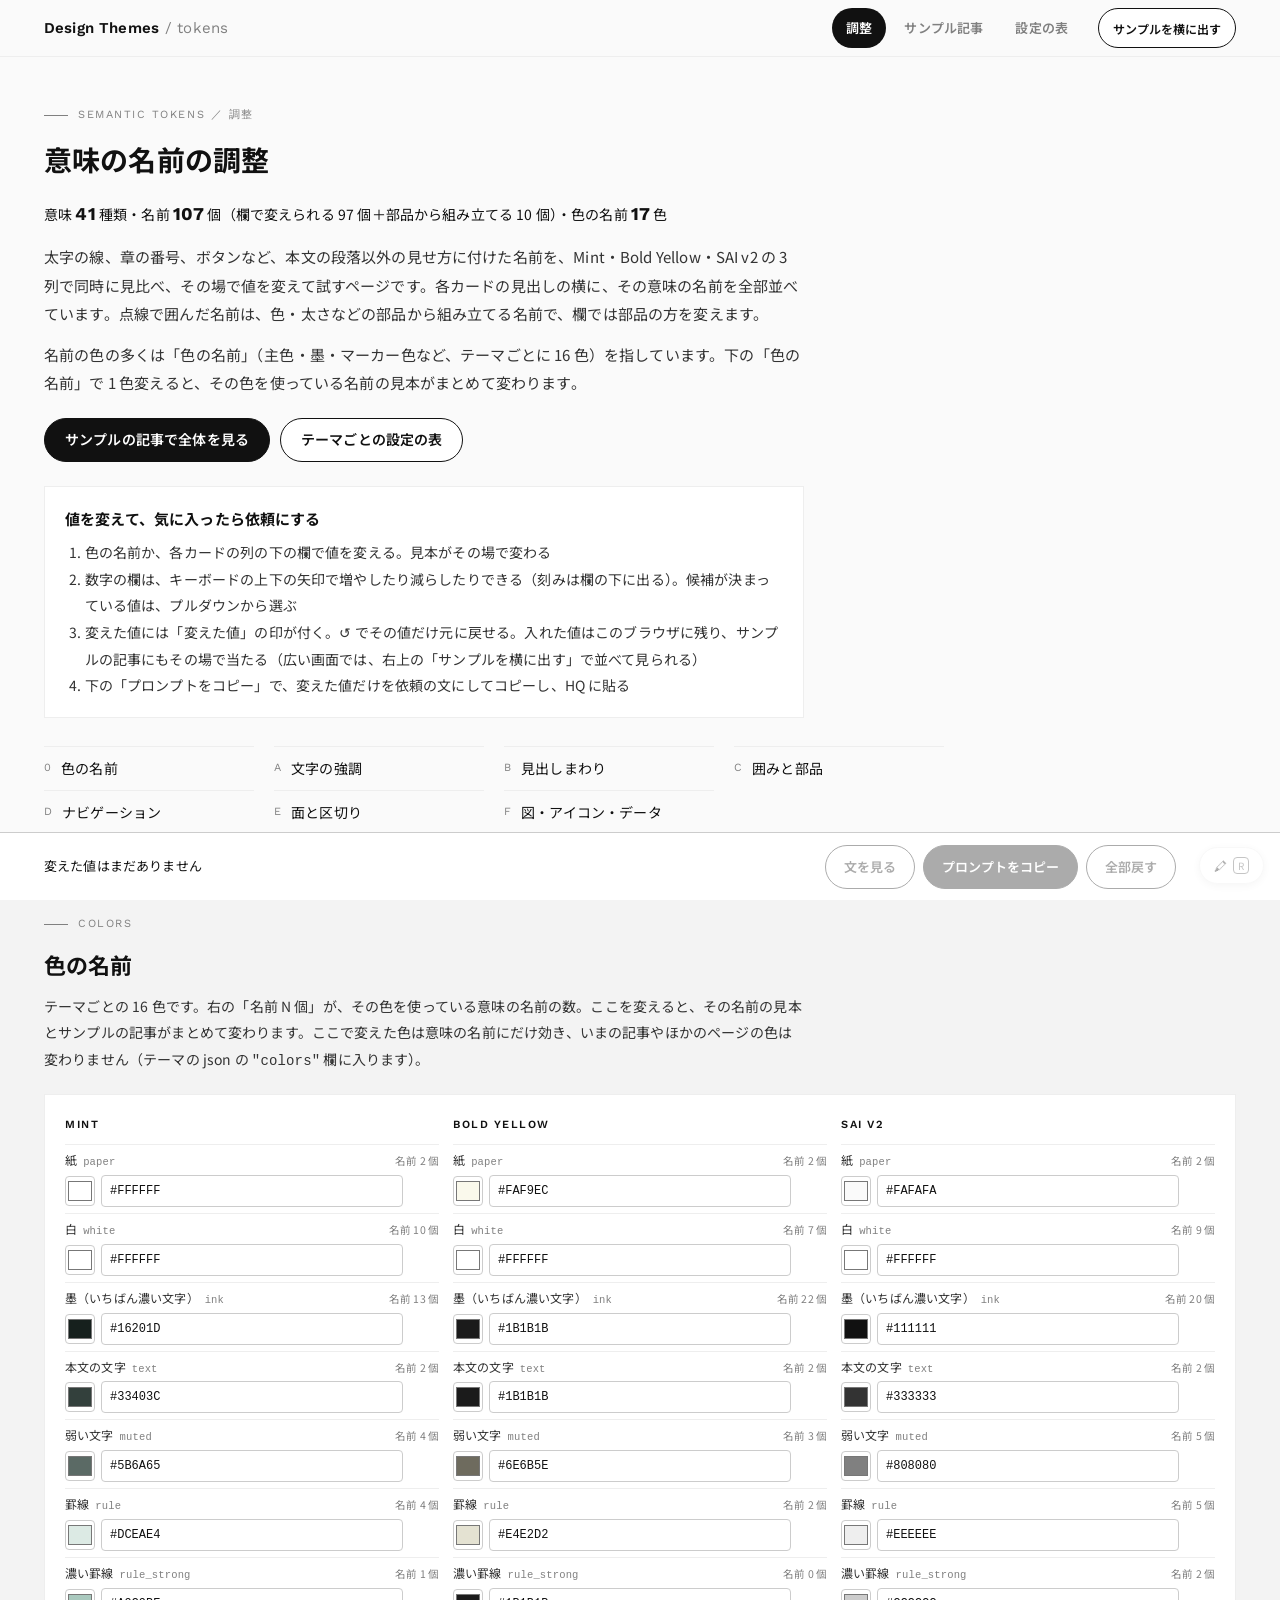
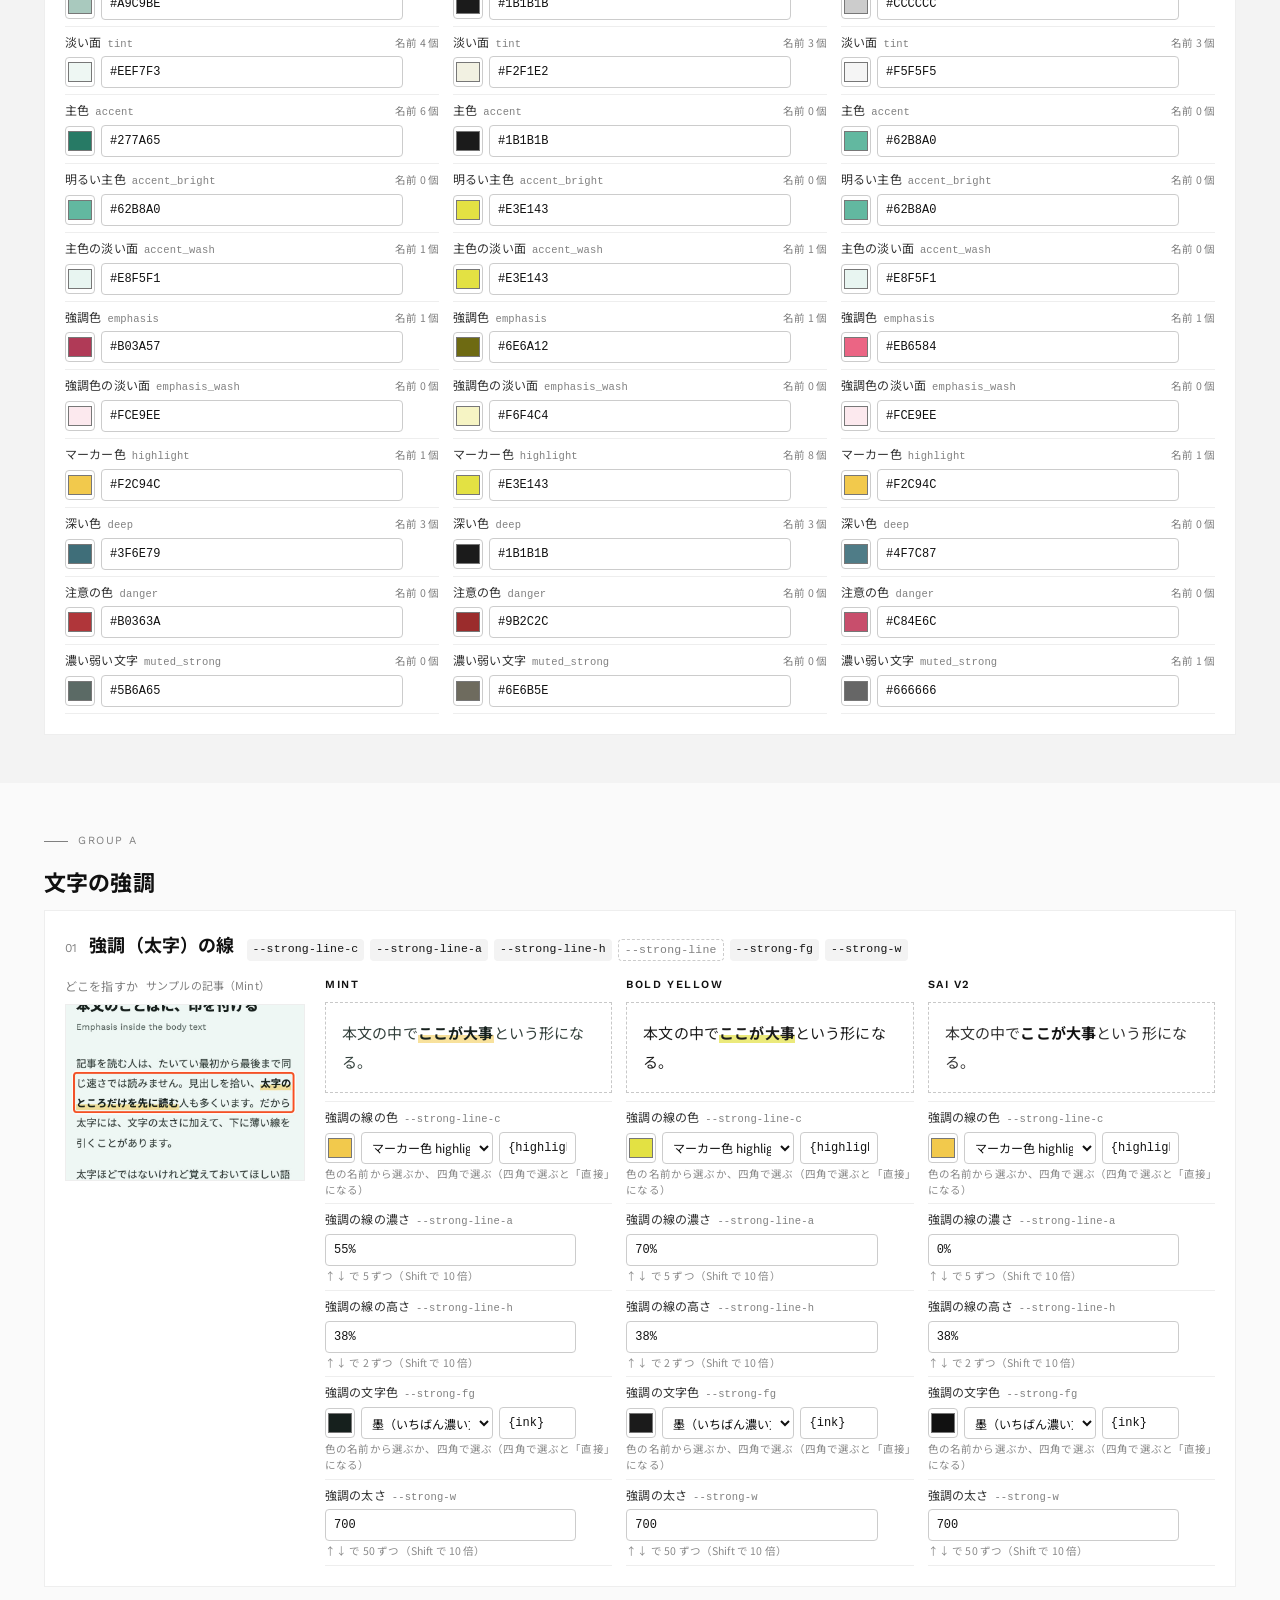
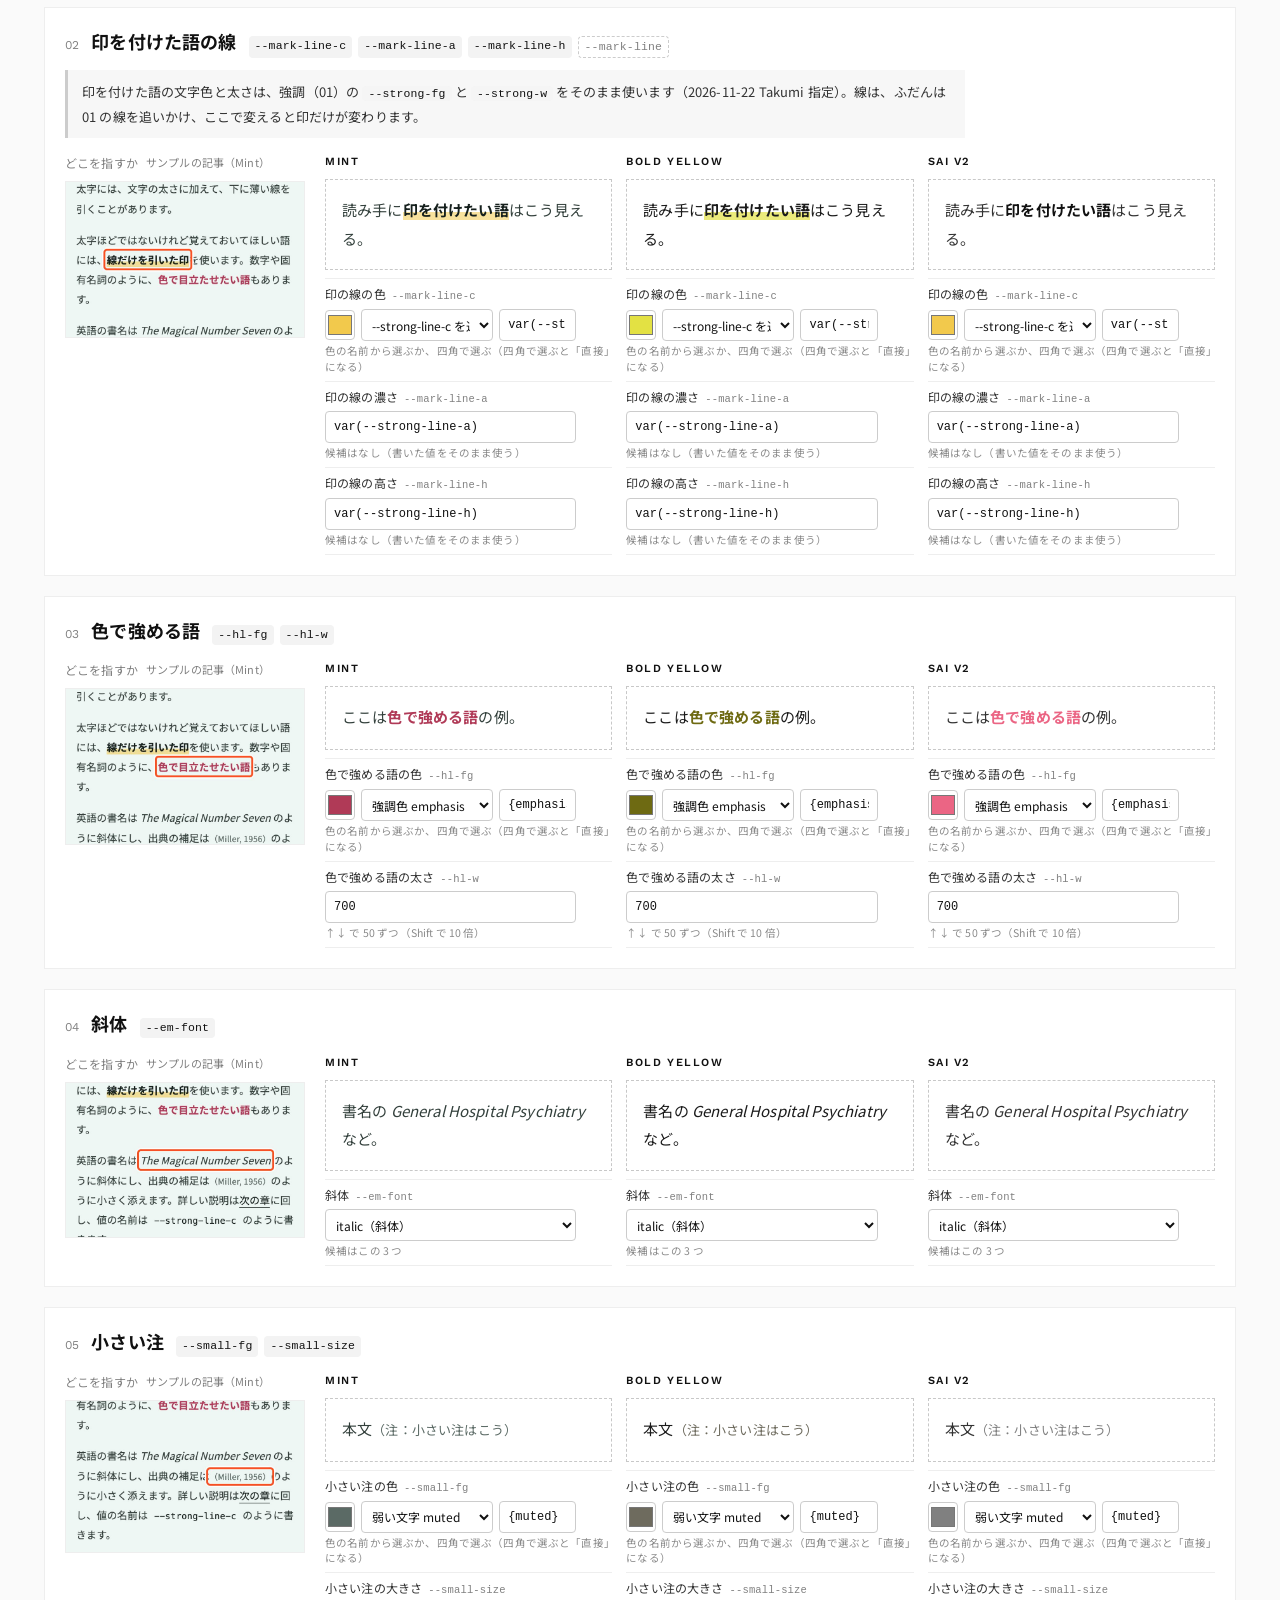
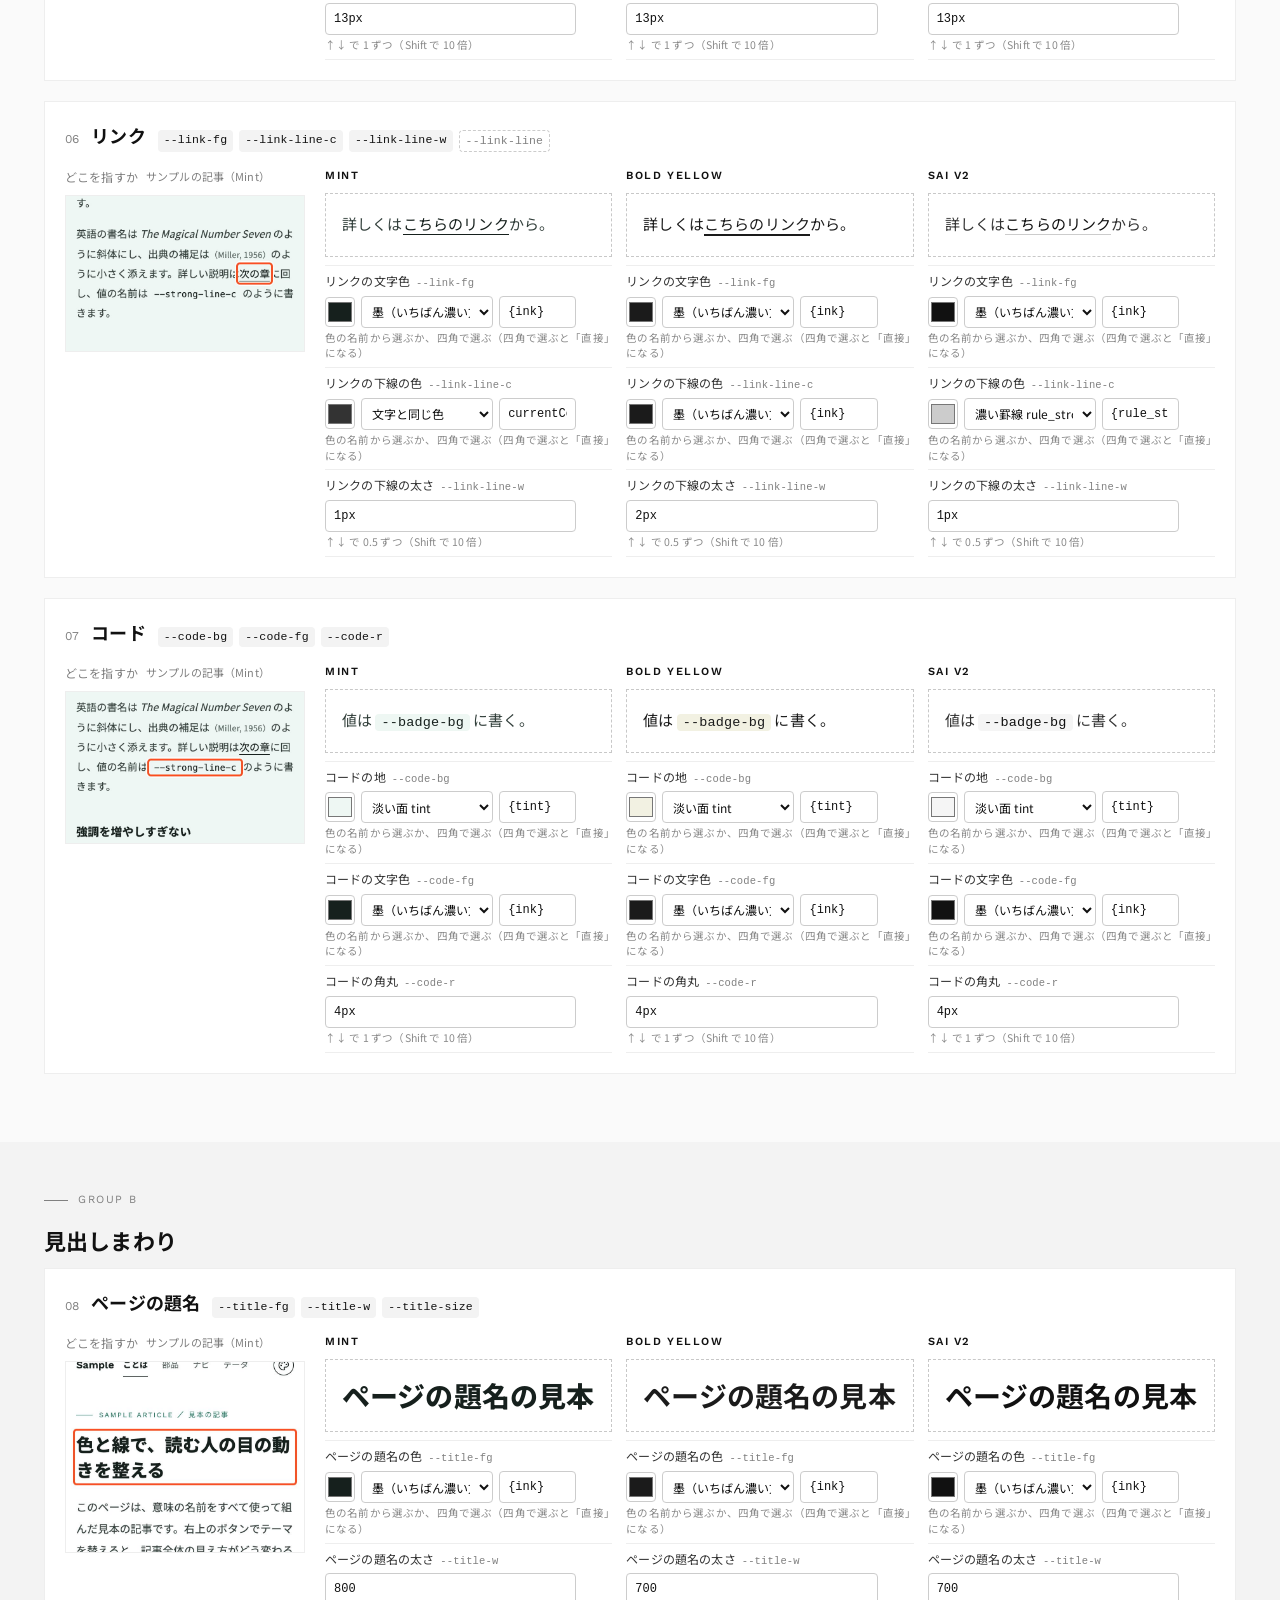
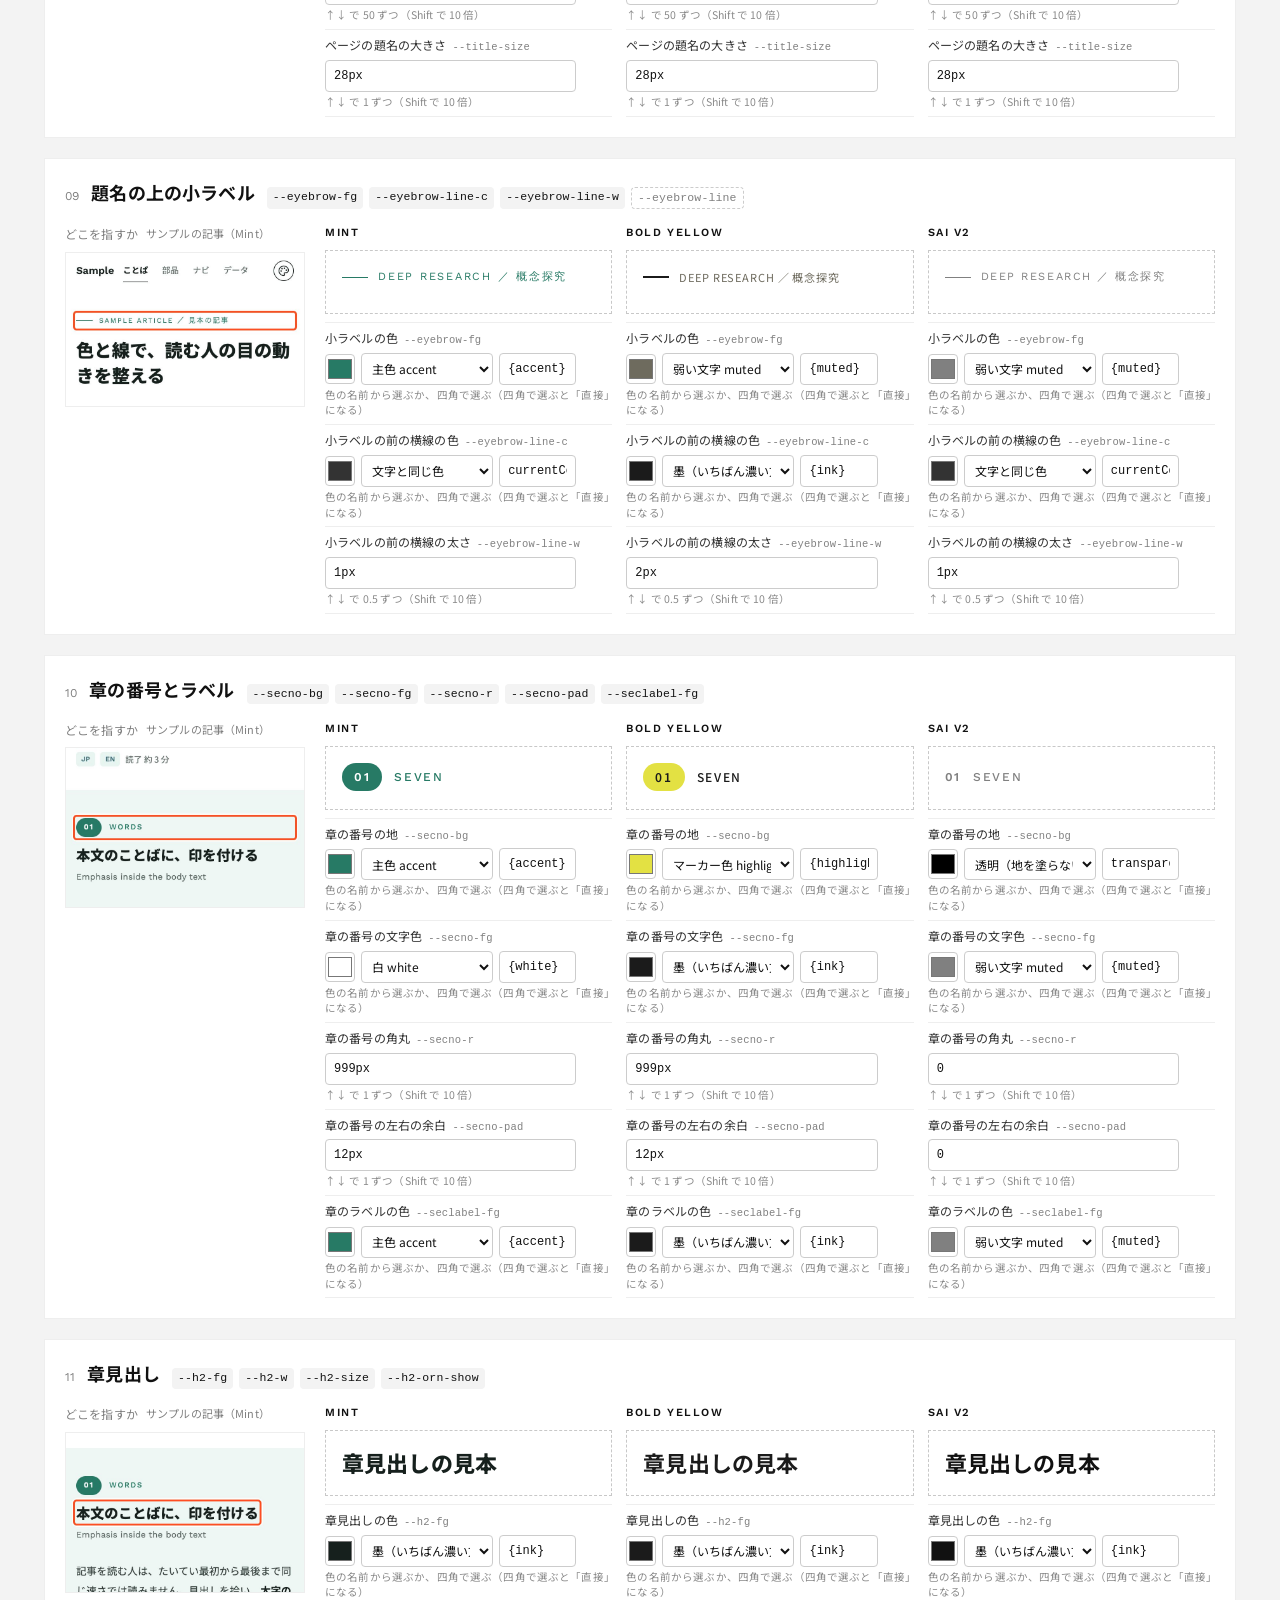
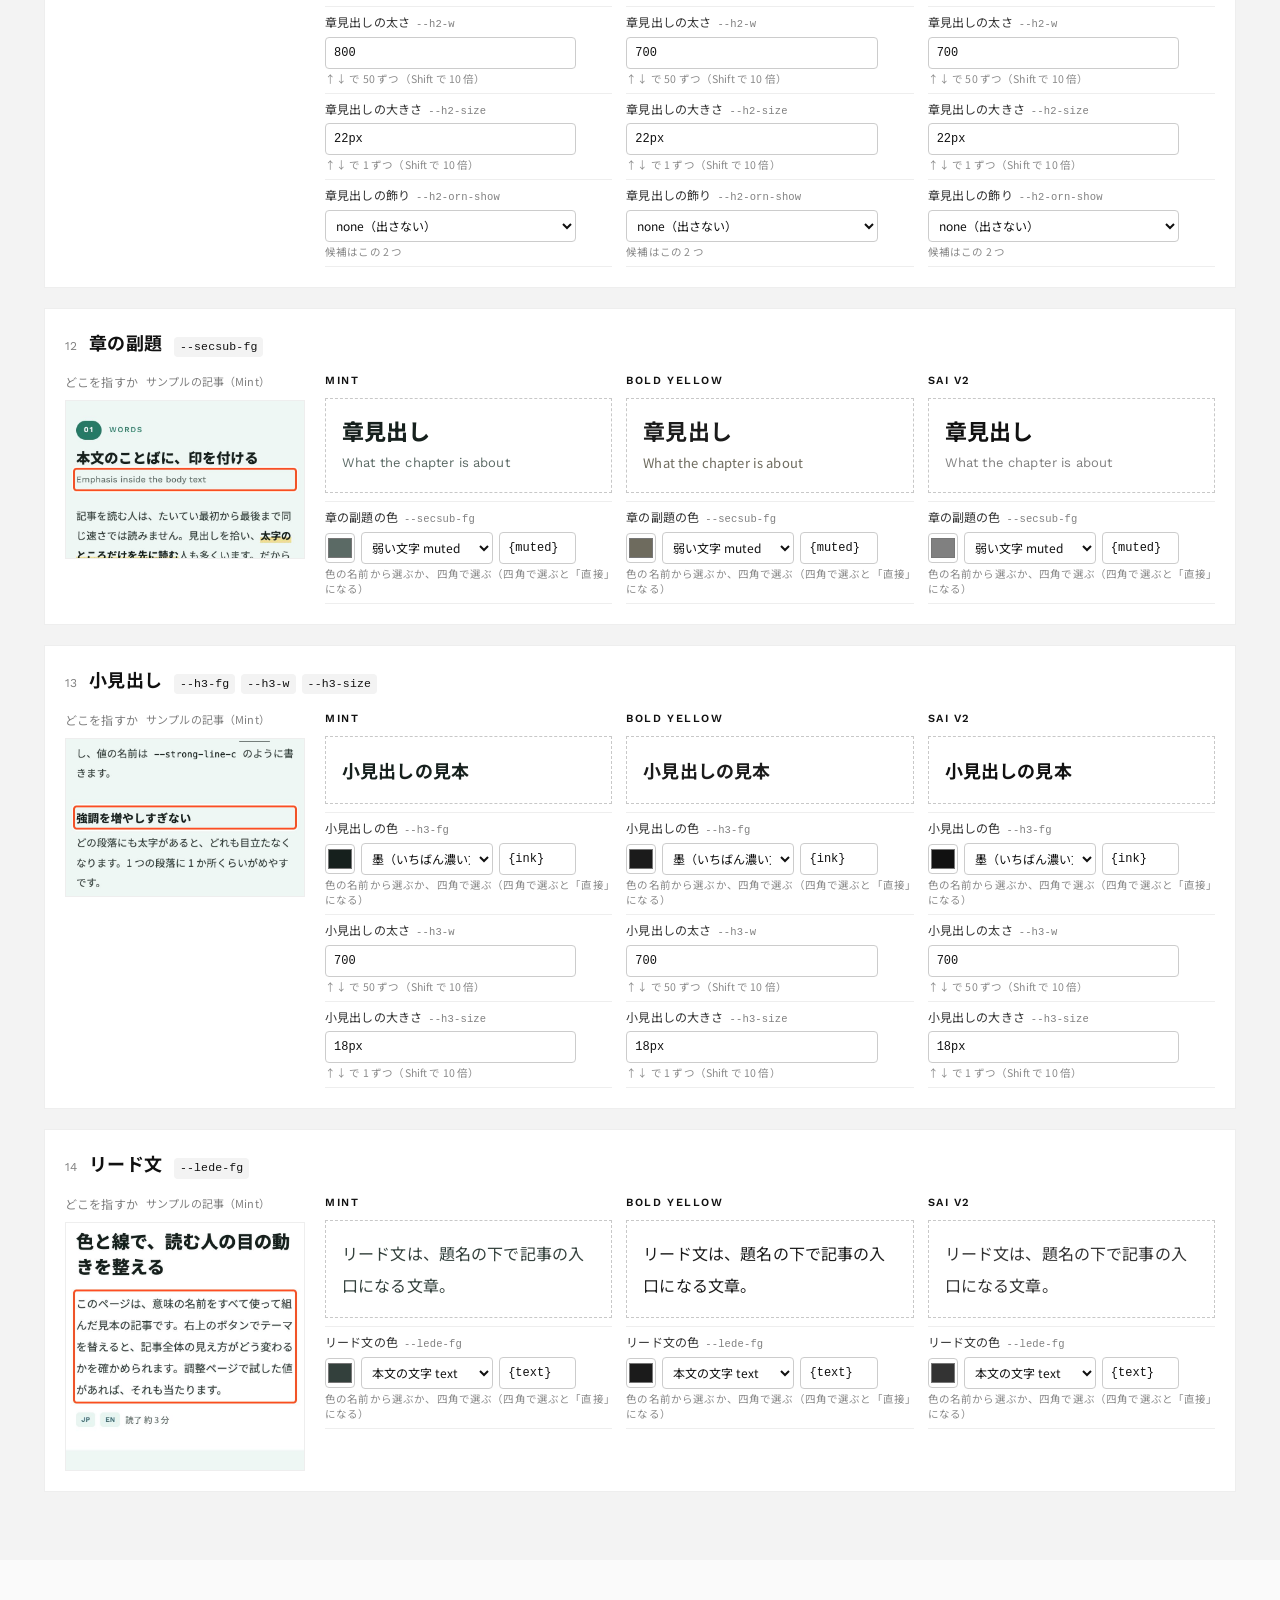
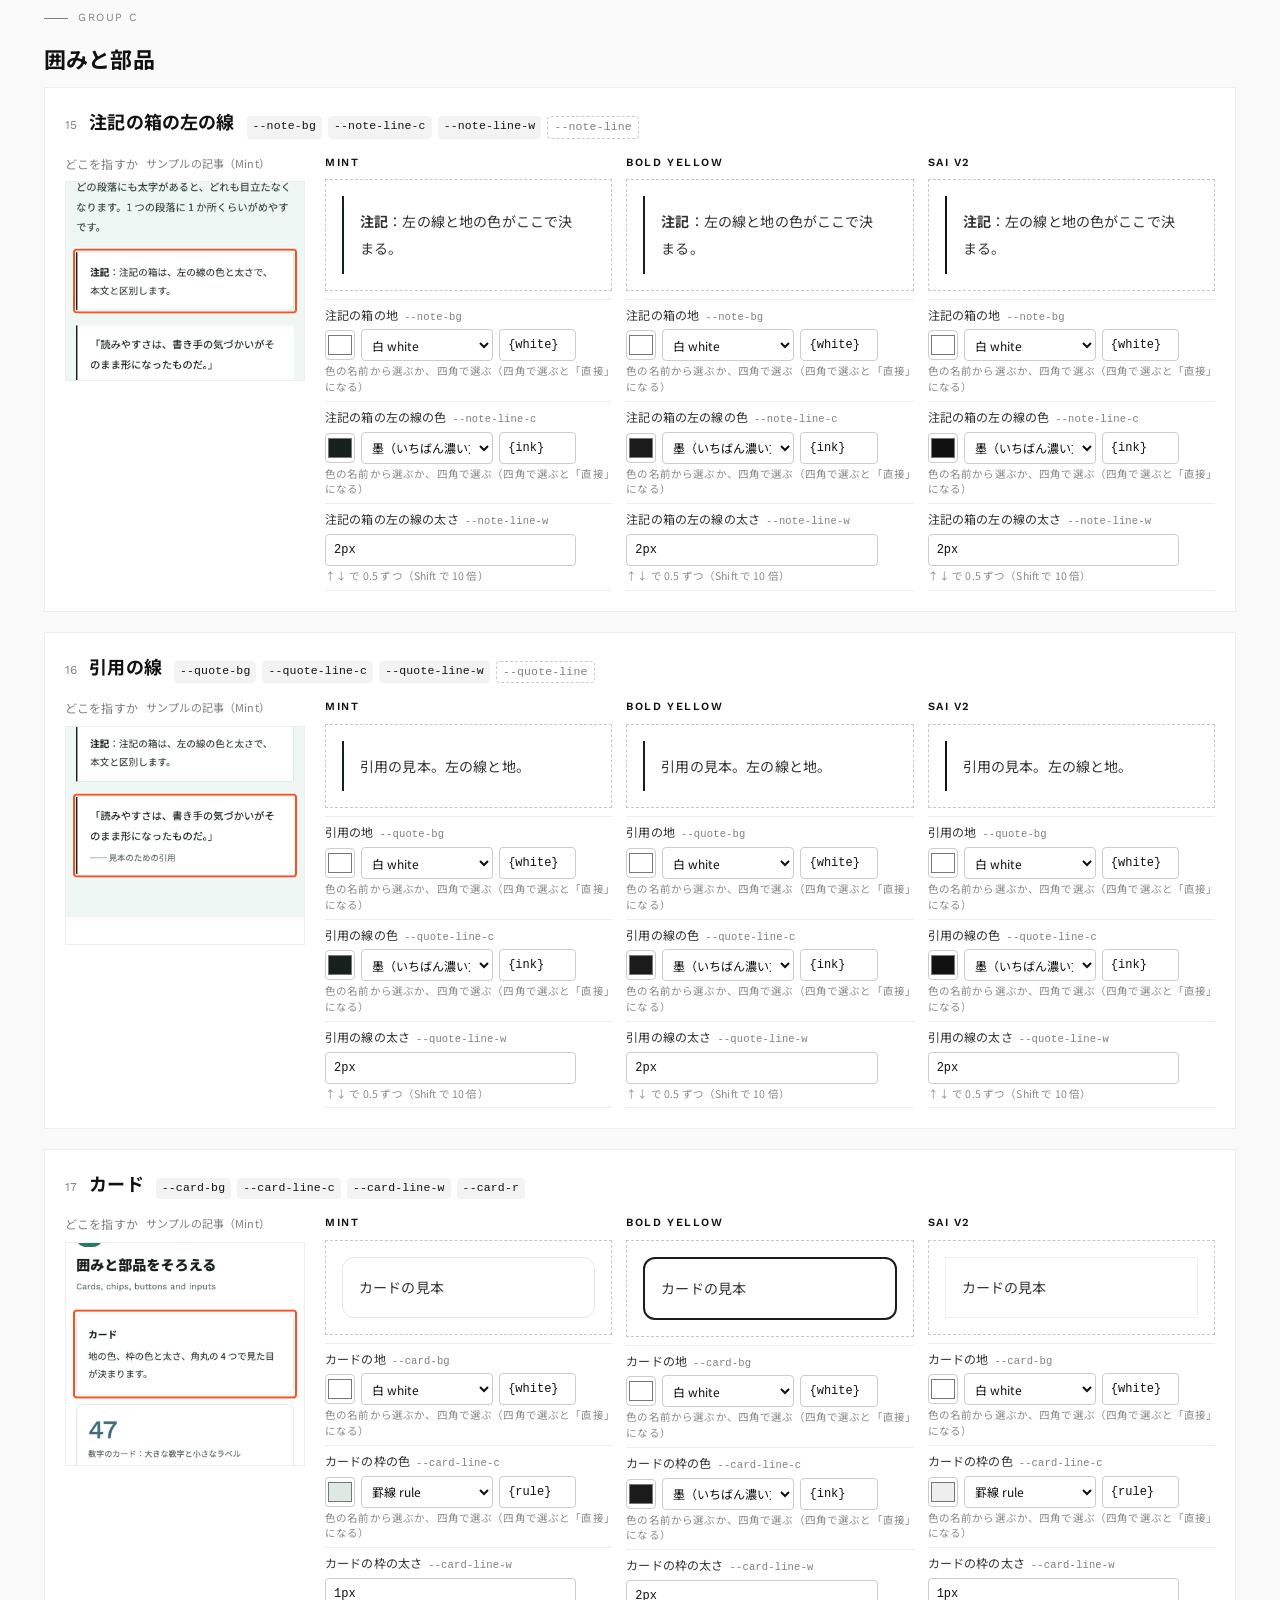
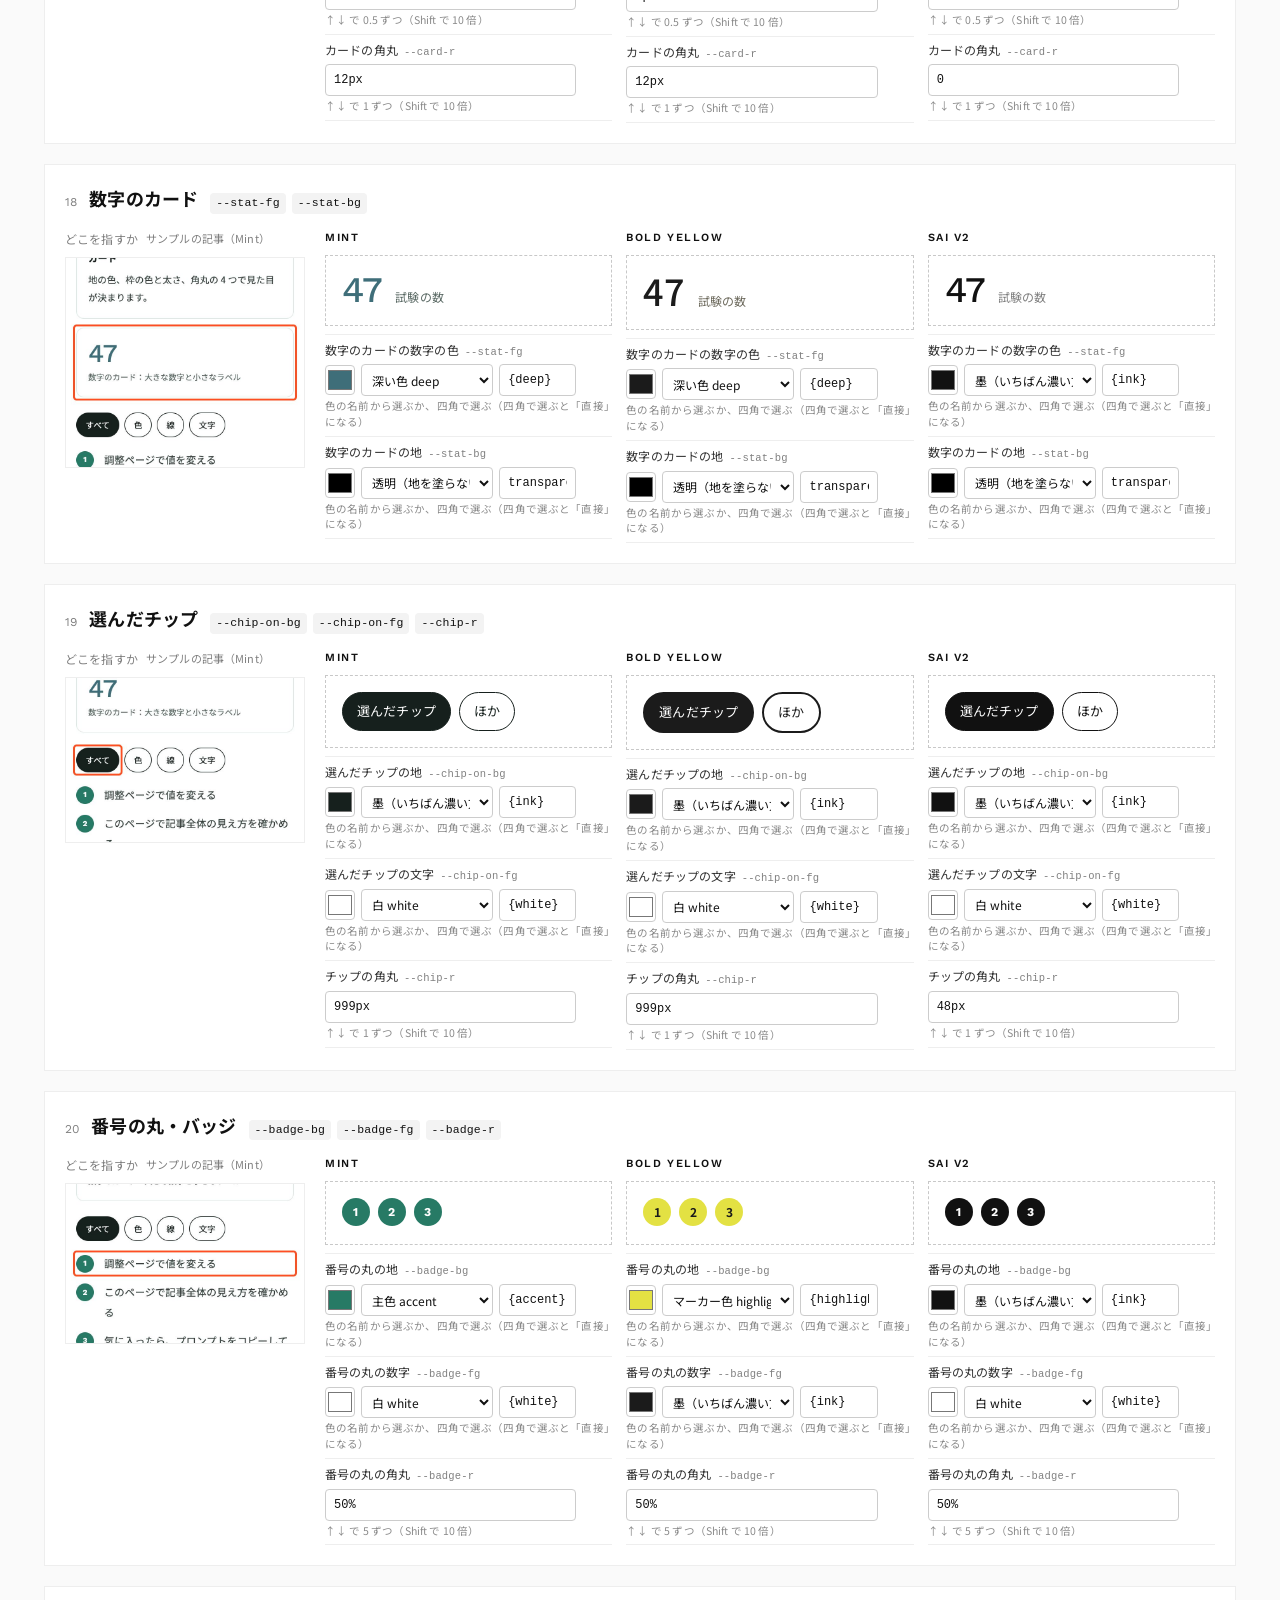
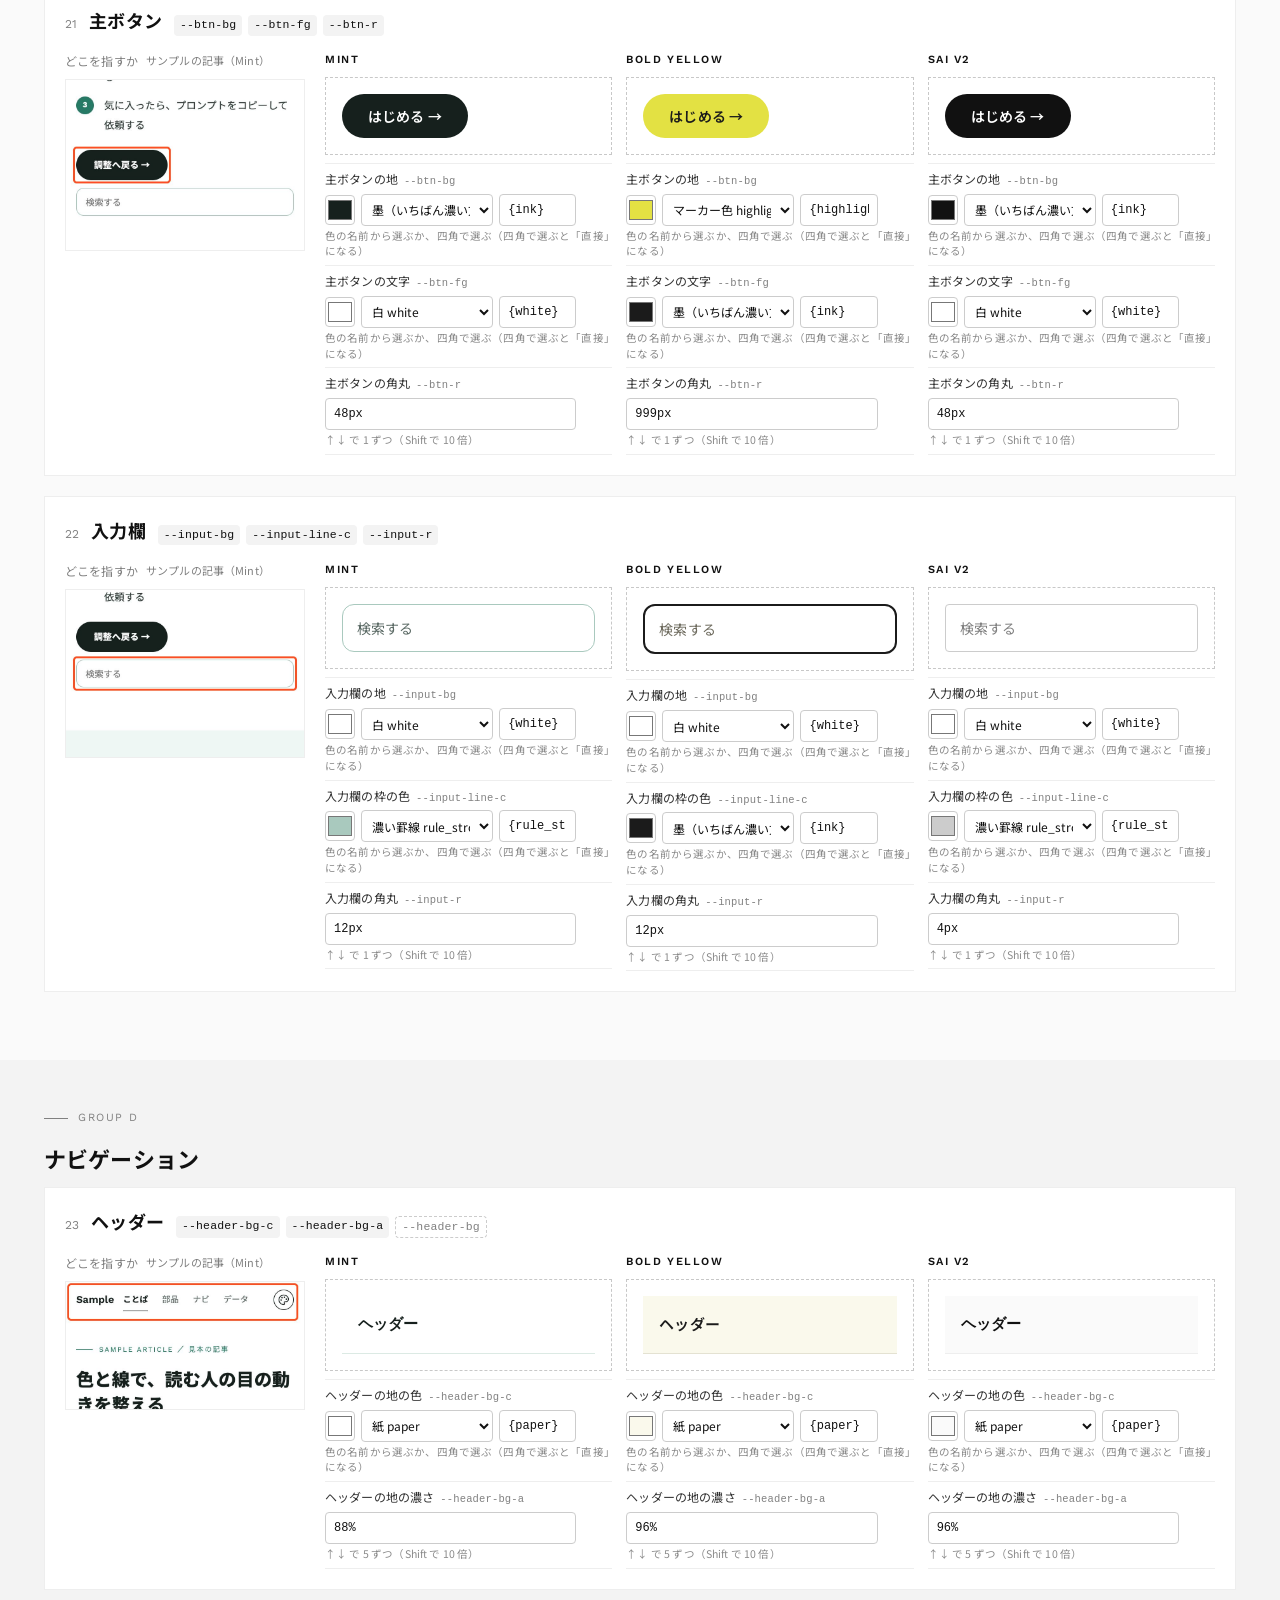
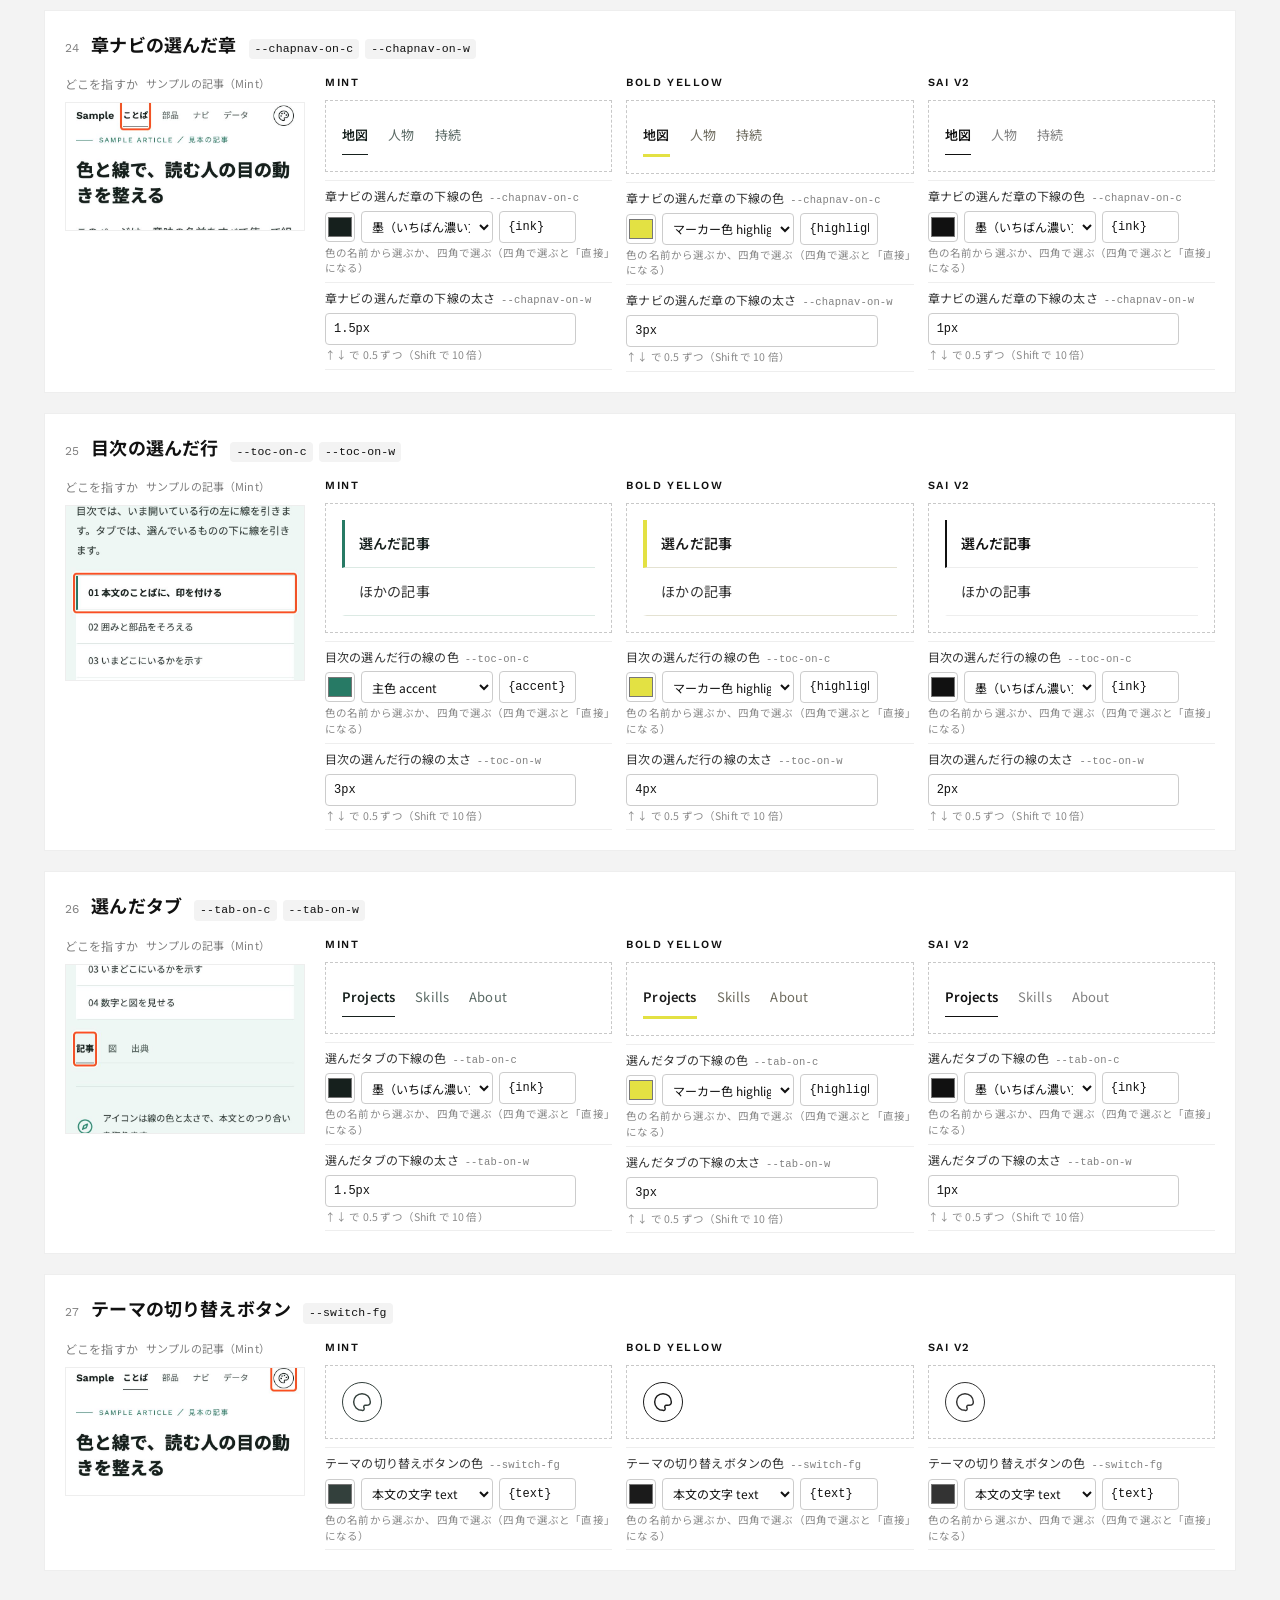
==== commit 97e367f5: "記事に意味の名前を当てる準備：古い themes.css を使う時間を短くし、章番号の余白を足す themes.css と themes.js の stale-while-revalidate を 1" ====
--- a/tokens/index.html
+++ b/tokens/index.html
@@ -243,6 +243,7 @@
     --secno-bg: var(--pal-accent);
     --secno-fg: var(--pal-white);
     --secno-r: 999px;
+    --secno-pad: 12px;
     --seclabel-fg: var(--pal-accent);
     --h2-fg: var(--pal-ink);
     --h2-w: 800;
@@ -387,6 +388,7 @@
     --secno-bg: var(--pal-highlight);
     --secno-fg: var(--pal-ink);
     --secno-r: 999px;
+    --secno-pad: 12px;
     --seclabel-fg: var(--pal-ink);
     --h2-fg: var(--pal-ink);
     --h2-w: 700;
@@ -530,6 +532,7 @@
     --secno-bg: transparent;
     --secno-fg: var(--pal-muted);
     --secno-r: 0;
+    --secno-pad: 0;
     --seclabel-fg: var(--pal-muted);
     --h2-fg: var(--pal-ink);
     --h2-w: 700;
@@ -621,7 +624,7 @@
   .sp-eyebrow { margin: 0; display: flex; align-items: center; gap: 10px; font-family: var(--en); font-size: 11px; letter-spacing: var(--ls-label); text-transform: var(--label-case); color: var(--eyebrow-fg); }
   .sp-eyebrow::before { content: ""; width: 26px; border-top: var(--eyebrow-line); }
   .sp-secno { display: flex; align-items: center; gap: 12px; font-family: var(--en); font-size: 12px; letter-spacing: .14em; text-transform: uppercase; }
-  .sp-secno-num { background: var(--secno-bg); color: var(--secno-fg); border-radius: var(--secno-r); padding: 3px 12px; font-weight: 600; }
+  .sp-secno-num { background: var(--secno-bg); color: var(--secno-fg); border-radius: var(--secno-r); padding: 3px var(--secno-pad); font-weight: 600; }
   .sp-seclabel { color: var(--seclabel-fg); font-weight: 500; }
   .sp-h2 { margin: 0; font-size: var(--h2-size); line-height: 1.45; font-weight: var(--h2-w); color: var(--h2-fg); }
   .sp-h2 span { position: relative; isolation: isolate; }
@@ -701,7 +704,7 @@
     <div class="wrap">
       <p class="eyebrow">Semantic tokens ／ 調整</p>
       <h1>意味の名前の調整</h1>
-      <p class="counts">意味 <b>41</b> 種類・名前 <b>106</b> 個（欄で変えられる 96 個＋部品から組み立てる 10 個）・色の名前 <b>17</b> 色</p>
+      <p class="counts">意味 <b>41</b> 種類・名前 <b>107</b> 個（欄で変えられる 97 個＋部品から組み立てる 10 個）・色の名前 <b>17</b> 色</p>
       <p class="lede">太字の線、章の番号、ボタンなど、本文の段落以外の見せ方に付けた名前を、Mint・Bold Yellow・SAI v2 の 3 列で同時に見比べ、その場で値を変えて試すページです。各カードの見出しの横に、その意味の名前を全部並べています。点線で囲んだ名前は、色・太さなどの部品から組み立てる名前で、欄では部品の方を変えます。</p>
       <p class="lede">名前の色の多くは「色の名前」（主色・墨・マーカー色など、テーマごとに 16 色）を指しています。下の「色の名前」で 1 色変えると、その色を使っている名前の見本がまとめて変わります。</p>
       <div class="links">
@@ -1025,7 +1028,7 @@
       <header class="tk-head">
         <span class="tk-no">10</span>
         <h3 class="tk-label">章の番号とラベル</h3>
-        <p class="tk-names"><code>--secno-bg</code> <code>--secno-fg</code> <code>--secno-r</code> <code>--seclabel-fg</code></p>
+        <p class="tk-names"><code>--secno-bg</code> <code>--secno-fg</code> <code>--secno-r</code> <code>--secno-pad</code> <code>--seclabel-fg</code></p>
       </header>
       
       <div class="tk-body">
@@ -1037,17 +1040,17 @@
           <section class="col col-mint" aria-label="Mint">
             <p class="col-h">Mint</p>
             <div class="sp"><div class="sp-secno"><span class="sp-secno-num">01</span><span class="sp-seclabel">Seven</span></div></div>
-            <div class="fs"><div class="f f-color" id="v-secno-bg-mint" data-name="secno-bg" data-theme="mint" data-orig="{accent}" data-type="color"><label class="f-k" for="i-secno-bg-mint">章の番号の地<code>--secno-bg</code></label><div class="f-in"><input type="color" class="pick" value="#277A65" aria-label="章の番号の地の色を選ぶ"><select class="sel" aria-label="色の名前から選ぶ"><option value="">直接（16 進）</option><option value="{paper}">紙 paper</option><option value="{white}">白 white</option><option value="{ink}">墨（いちばん濃い文字） ink</option><option value="{text}">本文の文字 text</option><option value="{muted}">弱い文字 muted</option><option value="{rule}">罫線 rule</option><option value="{rule_strong}">濃い罫線 rule_strong</option><option value="{tint}">淡い面 tint</option><option value="{accent}" selected>主色 accent</option><option value="{accent_bright}">明るい主色 accent_bright</option><option value="{accent_wash}">主色の淡い面 accent_wash</option><option value="{emphasis}">強調色 emphasis</option><option value="{emphasis_wash}">強調色の淡い面 emphasis_wash</option><option value="{highlight}">マーカー色 highlight</option><option value="{deep}">深い色 deep</option><option value="{danger}">注意の色 danger</option><option value="{muted_strong}">濃い弱い文字 muted_strong</option><option value="transparent">透明（地を塗らない）</option><option value="currentColor">文字と同じ色</option></select><input type="text" class="txt" id="i-secno-bg-mint" value="{accent}" spellcheck="false" autocomplete="off"><button type="button" class="undo" title="元の値に戻す" aria-label="元の値に戻す">↺</button></div><p class="f-h">色の名前から選ぶか、四角で選ぶ（四角で選ぶと「直接」になる）</p></div><div class="f f-color" id="v-secno-fg-mint" data-name="secno-fg" data-theme="mint" data-orig="{white}" data-type="color"><label class="f-k" for="i-secno-fg-mint">章の番号の文字色<code>--secno-fg</code></label><div class="f-in"><input type="color" class="pick" value="#FFFFFF" aria-label="章の番号の文字色の色を選ぶ"><select class="sel" aria-label="色の名前から選ぶ"><option value="">直接（16 進）</option><option value="{paper}">紙 paper</option><option value="{white}" selected>白 white</option><option value="{ink}">墨（いちばん濃い文字） ink</option><option value="{text}">本文の文字 text</option><option value="{muted}">弱い文字 muted</option><option value="{rule}">罫線 rule</option><option value="{rule_strong}">濃い罫線 rule_strong</option><option value="{tint}">淡い面 tint</option><option value="{accent}">主色 accent</option><option value="{accent_bright}">明るい主色 accent_bright</option><option value="{accent_wash}">主色の淡い面 accent_wash</option><option value="{emphasis}">強調色 emphasis</option><option value="{emphasis_wash}">強調色の淡い面 emphasis_wash</option><option value="{highlight}">マーカー色 highlight</option><option value="{deep}">深い色 deep</option><option value="{danger}">注意の色 danger</option><option value="{muted_strong}">濃い弱い文字 muted_strong</option><option value="transparent">透明（地を塗らない）</option><option value="currentColor">文字と同じ色</option></select><input type="text" class="txt" id="i-secno-fg-mint" value="{white}" spellcheck="false" autocomplete="off"><button type="button" class="undo" title="元の値に戻す" aria-label="元の値に戻す">↺</button></div><p class="f-h">色の名前から選ぶか、四角で選ぶ（四角で選ぶと「直接」になる）</p></div><div class="f f-num" id="v-secno-r-mint" data-name="secno-r" data-theme="mint" data-orig="999px" data-type="num"><label class="f-k" for="i-secno-r-mint">章の番号の角丸<code>--secno-r</code></label><div class="f-in"><input type="text" class="txt num" id="i-secno-r-mint" value="999px" data-step="1" spellcheck="false" autocomplete="off" inputmode="decimal"><button type="button" class="undo" title="元の値に戻す" aria-label="元の値に戻す">↺</button></div><p class="f-h">↑↓ で 1 ずつ（Shift で 10 倍）</p></div><div class="f f-color" id="v-seclabel-fg-mint" data-name="seclabel-fg" data-theme="mint" data-orig="{accent}" data-type="color"><label class="f-k" for="i-seclabel-fg-mint">章のラベルの色<code>--seclabel-fg</code></label><div class="f-in"><input type="color" class="pick" value="#277A65" aria-label="章のラベルの色の色を選ぶ"><select class="sel" aria-label="色の名前から選ぶ"><option value="">直接（16 進）</option><option value="{paper}">紙 paper</option><option value="{white}">白 white</option><option value="{ink}">墨（いちばん濃い文字） ink</option><option value="{text}">本文の文字 text</option><option value="{muted}">弱い文字 muted</option><option value="{rule}">罫線 rule</option><option value="{rule_strong}">濃い罫線 rule_strong</option><option value="{tint}">淡い面 tint</option><option value="{accent}" selected>主色 accent</option><option value="{accent_bright}">明るい主色 accent_bright</option><option value="{accent_wash}">主色の淡い面 accent_wash</option><option value="{emphasis}">強調色 emphasis</option><option value="{emphasis_wash}">強調色の淡い面 emphasis_wash</option><option value="{highlight}">マーカー色 highlight</option><option value="{deep}">深い色 deep</option><option value="{danger}">注意の色 danger</option><option value="{muted_strong}">濃い弱い文字 muted_strong</option><option value="transparent">透明（地を塗らない）</option><option value="currentColor">文字と同じ色</option></select><input type="text" class="txt" id="i-seclabel-fg-mint" value="{accent}" spellcheck="false" autocomplete="off"><button type="button" class="undo" title="元の値に戻す" aria-label="元の値に戻す">↺</button></div><p class="f-h">色の名前から選ぶか、四角で選ぶ（四角で選ぶと「直接」になる）</p></div></div>
+            <div class="fs"><div class="f f-color" id="v-secno-bg-mint" data-name="secno-bg" data-theme="mint" data-orig="{accent}" data-type="color"><label class="f-k" for="i-secno-bg-mint">章の番号の地<code>--secno-bg</code></label><div class="f-in"><input type="color" class="pick" value="#277A65" aria-label="章の番号の地の色を選ぶ"><select class="sel" aria-label="色の名前から選ぶ"><option value="">直接（16 進）</option><option value="{paper}">紙 paper</option><option value="{white}">白 white</option><option value="{ink}">墨（いちばん濃い文字） ink</option><option value="{text}">本文の文字 text</option><option value="{muted}">弱い文字 muted</option><option value="{rule}">罫線 rule</option><option value="{rule_strong}">濃い罫線 rule_strong</option><option value="{tint}">淡い面 tint</option><option value="{accent}" selected>主色 accent</option><option value="{accent_bright}">明るい主色 accent_bright</option><option value="{accent_wash}">主色の淡い面 accent_wash</option><option value="{emphasis}">強調色 emphasis</option><option value="{emphasis_wash}">強調色の淡い面 emphasis_wash</option><option value="{highlight}">マーカー色 highlight</option><option value="{deep}">深い色 deep</option><option value="{danger}">注意の色 danger</option><option value="{muted_strong}">濃い弱い文字 muted_strong</option><option value="transparent">透明（地を塗らない）</option><option value="currentColor">文字と同じ色</option></select><input type="text" class="txt" id="i-secno-bg-mint" value="{accent}" spellcheck="false" autocomplete="off"><button type="button" class="undo" title="元の値に戻す" aria-label="元の値に戻す">↺</button></div><p class="f-h">色の名前から選ぶか、四角で選ぶ（四角で選ぶと「直接」になる）</p></div><div class="f f-color" id="v-secno-fg-mint" data-name="secno-fg" data-theme="mint" data-orig="{white}" data-type="color"><label class="f-k" for="i-secno-fg-mint">章の番号の文字色<code>--secno-fg</code></label><div class="f-in"><input type="color" class="pick" value="#FFFFFF" aria-label="章の番号の文字色の色を選ぶ"><select class="sel" aria-label="色の名前から選ぶ"><option value="">直接（16 進）</option><option value="{paper}">紙 paper</option><option value="{white}" selected>白 white</option><option value="{ink}">墨（いちばん濃い文字） ink</option><option value="{text}">本文の文字 text</option><option value="{muted}">弱い文字 muted</option><option value="{rule}">罫線 rule</option><option value="{rule_strong}">濃い罫線 rule_strong</option><option value="{tint}">淡い面 tint</option><option value="{accent}">主色 accent</option><option value="{accent_bright}">明るい主色 accent_bright</option><option value="{accent_wash}">主色の淡い面 accent_wash</option><option value="{emphasis}">強調色 emphasis</option><option value="{emphasis_wash}">強調色の淡い面 emphasis_wash</option><option value="{highlight}">マーカー色 highlight</option><option value="{deep}">深い色 deep</option><option value="{danger}">注意の色 danger</option><option value="{muted_strong}">濃い弱い文字 muted_strong</option><option value="transparent">透明（地を塗らない）</option><option value="currentColor">文字と同じ色</option></select><input type="text" class="txt" id="i-secno-fg-mint" value="{white}" spellcheck="false" autocomplete="off"><button type="button" class="undo" title="元の値に戻す" aria-label="元の値に戻す">↺</button></div><p class="f-h">色の名前から選ぶか、四角で選ぶ（四角で選ぶと「直接」になる）</p></div><div class="f f-num" id="v-secno-r-mint" data-name="secno-r" data-theme="mint" data-orig="999px" data-type="num"><label class="f-k" for="i-secno-r-mint">章の番号の角丸<code>--secno-r</code></label><div class="f-in"><input type="text" class="txt num" id="i-secno-r-mint" value="999px" data-step="1" spellcheck="false" autocomplete="off" inputmode="decimal"><button type="button" class="undo" title="元の値に戻す" aria-label="元の値に戻す">↺</button></div><p class="f-h">↑↓ で 1 ずつ（Shift で 10 倍）</p></div><div class="f f-num" id="v-secno-pad-mint" data-name="secno-pad" data-theme="mint" data-orig="12px" data-type="num"><label class="f-k" for="i-secno-pad-mint">章の番号の左右の余白<code>--secno-pad</code></label><div class="f-in"><input type="text" class="txt num" id="i-secno-pad-mint" value="12px" data-step="1" spellcheck="false" autocomplete="off" inputmode="decimal"><button type="button" class="undo" title="元の値に戻す" aria-label="元の値に戻す">↺</button></div><p class="f-h">↑↓ で 1 ずつ（Shift で 10 倍）</p></div><div class="f f-color" id="v-seclabel-fg-mint" data-name="seclabel-fg" data-theme="mint" data-orig="{accent}" data-type="color"><label class="f-k" for="i-seclabel-fg-mint">章のラベルの色<code>--seclabel-fg</code></label><div class="f-in"><input type="color" class="pick" value="#277A65" aria-label="章のラベルの色の色を選ぶ"><select class="sel" aria-label="色の名前から選ぶ"><option value="">直接（16 進）</option><option value="{paper}">紙 paper</option><option value="{white}">白 white</option><option value="{ink}">墨（いちばん濃い文字） ink</option><option value="{text}">本文の文字 text</option><option value="{muted}">弱い文字 muted</option><option value="{rule}">罫線 rule</option><option value="{rule_strong}">濃い罫線 rule_strong</option><option value="{tint}">淡い面 tint</option><option value="{accent}" selected>主色 accent</option><option value="{accent_bright}">明るい主色 accent_bright</option><option value="{accent_wash}">主色の淡い面 accent_wash</option><option value="{emphasis}">強調色 emphasis</option><option value="{emphasis_wash}">強調色の淡い面 emphasis_wash</option><option value="{highlight}">マーカー色 highlight</option><option value="{deep}">深い色 deep</option><option value="{danger}">注意の色 danger</option><option value="{muted_strong}">濃い弱い文字 muted_strong</option><option value="transparent">透明（地を塗らない）</option><option value="currentColor">文字と同じ色</option></select><input type="text" class="txt" id="i-seclabel-fg-mint" value="{accent}" spellcheck="false" autocomplete="off"><button type="button" class="undo" title="元の値に戻す" aria-label="元の値に戻す">↺</button></div><p class="f-h">色の名前から選ぶか、四角で選ぶ（四角で選ぶと「直接」になる）</p></div></div>
           </section>
           <section class="col col-bold" aria-label="Bold Yellow">
             <p class="col-h">Bold Yellow</p>
             <div class="sp"><div class="sp-secno"><span class="sp-secno-num">01</span><span class="sp-seclabel">Seven</span></div></div>
-            <div class="fs"><div class="f f-color" id="v-secno-bg-bold" data-name="secno-bg" data-theme="bold" data-orig="{highlight}" data-type="color"><label class="f-k" for="i-secno-bg-bold">章の番号の地<code>--secno-bg</code></label><div class="f-in"><input type="color" class="pick" value="#E3E143" aria-label="章の番号の地の色を選ぶ"><select class="sel" aria-label="色の名前から選ぶ"><option value="">直接（16 進）</option><option value="{paper}">紙 paper</option><option value="{white}">白 white</option><option value="{ink}">墨（いちばん濃い文字） ink</option><option value="{text}">本文の文字 text</option><option value="{muted}">弱い文字 muted</option><option value="{rule}">罫線 rule</option><option value="{rule_strong}">濃い罫線 rule_strong</option><option value="{tint}">淡い面 tint</option><option value="{accent}">主色 accent</option><option value="{accent_bright}">明るい主色 accent_bright</option><option value="{accent_wash}">主色の淡い面 accent_wash</option><option value="{emphasis}">強調色 emphasis</option><option value="{emphasis_wash}">強調色の淡い面 emphasis_wash</option><option value="{highlight}" selected>マーカー色 highlight</option><option value="{deep}">深い色 deep</option><option value="{danger}">注意の色 danger</option><option value="{muted_strong}">濃い弱い文字 muted_strong</option><option value="transparent">透明（地を塗らない）</option><option value="currentColor">文字と同じ色</option></select><input type="text" class="txt" id="i-secno-bg-bold" value="{highlight}" spellcheck="false" autocomplete="off"><button type="button" class="undo" title="元の値に戻す" aria-label="元の値に戻す">↺</button></div><p class="f-h">色の名前から選ぶか、四角で選ぶ（四角で選ぶと「直接」になる）</p></div><div class="f f-color" id="v-secno-fg-bold" data-name="secno-fg" data-theme="bold" data-orig="{ink}" data-type="color"><label class="f-k" for="i-secno-fg-bold">章の番号の文字色<code>--secno-fg</code></label><div class="f-in"><input type="color" class="pick" value="#1B1B1B" aria-label="章の番号の文字色の色を選ぶ"><select class="sel" aria-label="色の名前から選ぶ"><option value="">直接（16 進）</option><option value="{paper}">紙 paper</option><option value="{white}">白 white</option><option value="{ink}" selected>墨（いちばん濃い文字） ink</option><option value="{text}">本文の文字 text</option><option value="{muted}">弱い文字 muted</option><option value="{rule}">罫線 rule</option><option value="{rule_strong}">濃い罫線 rule_strong</option><option value="{tint}">淡い面 tint</option><option value="{accent}">主色 accent</option><option value="{accent_bright}">明るい主色 accent_bright</option><option value="{accent_wash}">主色の淡い面 accent_wash</option><option value="{emphasis}">強調色 emphasis</option><option value="{emphasis_wash}">強調色の淡い面 emphasis_wash</option><option value="{highlight}">マーカー色 highlight</option><option value="{deep}">深い色 deep</option><option value="{danger}">注意の色 danger</option><option value="{muted_strong}">濃い弱い文字 muted_strong</option><option value="transparent">透明（地を塗らない）</option><option value="currentColor">文字と同じ色</option></select><input type="text" class="txt" id="i-secno-fg-bold" value="{ink}" spellcheck="false" autocomplete="off"><button type="button" class="undo" title="元の値に戻す" aria-label="元の値に戻す">↺</button></div><p class="f-h">色の名前から選ぶか、四角で選ぶ（四角で選ぶと「直接」になる）</p></div><div class="f f-num" id="v-secno-r-bold" data-name="secno-r" data-theme="bold" data-orig="999px" data-type="num"><label class="f-k" for="i-secno-r-bold">章の番号の角丸<code>--secno-r</code></label><div class="f-in"><input type="text" class="txt num" id="i-secno-r-bold" value="999px" data-step="1" spellcheck="false" autocomplete="off" inputmode="decimal"><button type="button" class="undo" title="元の値に戻す" aria-label="元の値に戻す">↺</button></div><p class="f-h">↑↓ で 1 ずつ（Shift で 10 倍）</p></div><div class="f f-color" id="v-seclabel-fg-bold" data-name="seclabel-fg" data-theme="bold" data-orig="{ink}" data-type="color"><label class="f-k" for="i-seclabel-fg-bold">章のラベルの色<code>--seclabel-fg</code></label><div class="f-in"><input type="color" class="pick" value="#1B1B1B" aria-label="章のラベルの色の色を選ぶ"><select class="sel" aria-label="色の名前から選ぶ"><option value="">直接（16 進）</option><option value="{paper}">紙 paper</option><option value="{white}">白 white</option><option value="{ink}" selected>墨（いちばん濃い文字） ink</option><option value="{text}">本文の文字 text</option><option value="{muted}">弱い文字 muted</option><option value="{rule}">罫線 rule</option><option value="{rule_strong}">濃い罫線 rule_strong</option><option value="{tint}">淡い面 tint</option><option value="{accent}">主色 accent</option><option value="{accent_bright}">明るい主色 accent_bright</option><option value="{accent_wash}">主色の淡い面 accent_wash</option><option value="{emphasis}">強調色 emphasis</option><option value="{emphasis_wash}">強調色の淡い面 emphasis_wash</option><option value="{highlight}">マーカー色 highlight</option><option value="{deep}">深い色 deep</option><option value="{danger}">注意の色 danger</option><option value="{muted_strong}">濃い弱い文字 muted_strong</option><option value="transparent">透明（地を塗らない）</option><option value="currentColor">文字と同じ色</option></select><input type="text" class="txt" id="i-seclabel-fg-bold" value="{ink}" spellcheck="false" autocomplete="off"><button type="button" class="undo" title="元の値に戻す" aria-label="元の値に戻す">↺</button></div><p class="f-h">色の名前から選ぶか、四角で選ぶ（四角で選ぶと「直接」になる）</p></div></div>
+            <div class="fs"><div class="f f-color" id="v-secno-bg-bold" data-name="secno-bg" data-theme="bold" data-orig="{highlight}" data-type="color"><label class="f-k" for="i-secno-bg-bold">章の番号の地<code>--secno-bg</code></label><div class="f-in"><input type="color" class="pick" value="#E3E143" aria-label="章の番号の地の色を選ぶ"><select class="sel" aria-label="色の名前から選ぶ"><option value="">直接（16 進）</option><option value="{paper}">紙 paper</option><option value="{white}">白 white</option><option value="{ink}">墨（いちばん濃い文字） ink</option><option value="{text}">本文の文字 text</option><option value="{muted}">弱い文字 muted</option><option value="{rule}">罫線 rule</option><option value="{rule_strong}">濃い罫線 rule_strong</option><option value="{tint}">淡い面 tint</option><option value="{accent}">主色 accent</option><option value="{accent_bright}">明るい主色 accent_bright</option><option value="{accent_wash}">主色の淡い面 accent_wash</option><option value="{emphasis}">強調色 emphasis</option><option value="{emphasis_wash}">強調色の淡い面 emphasis_wash</option><option value="{highlight}" selected>マーカー色 highlight</option><option value="{deep}">深い色 deep</option><option value="{danger}">注意の色 danger</option><option value="{muted_strong}">濃い弱い文字 muted_strong</option><option value="transparent">透明（地を塗らない）</option><option value="currentColor">文字と同じ色</option></select><input type="text" class="txt" id="i-secno-bg-bold" value="{highlight}" spellcheck="false" autocomplete="off"><button type="button" class="undo" title="元の値に戻す" aria-label="元の値に戻す">↺</button></div><p class="f-h">色の名前から選ぶか、四角で選ぶ（四角で選ぶと「直接」になる）</p></div><div class="f f-color" id="v-secno-fg-bold" data-name="secno-fg" data-theme="bold" data-orig="{ink}" data-type="color"><label class="f-k" for="i-secno-fg-bold">章の番号の文字色<code>--secno-fg</code></label><div class="f-in"><input type="color" class="pick" value="#1B1B1B" aria-label="章の番号の文字色の色を選ぶ"><select class="sel" aria-label="色の名前から選ぶ"><option value="">直接（16 進）</option><option value="{paper}">紙 paper</option><option value="{white}">白 white</option><option value="{ink}" selected>墨（いちばん濃い文字） ink</option><option value="{text}">本文の文字 text</option><option value="{muted}">弱い文字 muted</option><option value="{rule}">罫線 rule</option><option value="{rule_strong}">濃い罫線 rule_strong</option><option value="{tint}">淡い面 tint</option><option value="{accent}">主色 accent</option><option value="{accent_bright}">明るい主色 accent_bright</option><option value="{accent_wash}">主色の淡い面 accent_wash</option><option value="{emphasis}">強調色 emphasis</option><option value="{emphasis_wash}">強調色の淡い面 emphasis_wash</option><option value="{highlight}">マーカー色 highlight</option><option value="{deep}">深い色 deep</option><option value="{danger}">注意の色 danger</option><option value="{muted_strong}">濃い弱い文字 muted_strong</option><option value="transparent">透明（地を塗らない）</option><option value="currentColor">文字と同じ色</option></select><input type="text" class="txt" id="i-secno-fg-bold" value="{ink}" spellcheck="false" autocomplete="off"><button type="button" class="undo" title="元の値に戻す" aria-label="元の値に戻す">↺</button></div><p class="f-h">色の名前から選ぶか、四角で選ぶ（四角で選ぶと「直接」になる）</p></div><div class="f f-num" id="v-secno-r-bold" data-name="secno-r" data-theme="bold" data-orig="999px" data-type="num"><label class="f-k" for="i-secno-r-bold">章の番号の角丸<code>--secno-r</code></label><div class="f-in"><input type="text" class="txt num" id="i-secno-r-bold" value="999px" data-step="1" spellcheck="false" autocomplete="off" inputmode="decimal"><button type="button" class="undo" title="元の値に戻す" aria-label="元の値に戻す">↺</button></div><p class="f-h">↑↓ で 1 ずつ（Shift で 10 倍）</p></div><div class="f f-num" id="v-secno-pad-bold" data-name="secno-pad" data-theme="bold" data-orig="12px" data-type="num"><label class="f-k" for="i-secno-pad-bold">章の番号の左右の余白<code>--secno-pad</code></label><div class="f-in"><input type="text" class="txt num" id="i-secno-pad-bold" value="12px" data-step="1" spellcheck="false" autocomplete="off" inputmode="decimal"><button type="button" class="undo" title="元の値に戻す" aria-label="元の値に戻す">↺</button></div><p class="f-h">↑↓ で 1 ずつ（Shift で 10 倍）</p></div><div class="f f-color" id="v-seclabel-fg-bold" data-name="seclabel-fg" data-theme="bold" data-orig="{ink}" data-type="color"><label class="f-k" for="i-seclabel-fg-bold">章のラベルの色<code>--seclabel-fg</code></label><div class="f-in"><input type="color" class="pick" value="#1B1B1B" aria-label="章のラベルの色の色を選ぶ"><select class="sel" aria-label="色の名前から選ぶ"><option value="">直接（16 進）</option><option value="{paper}">紙 paper</option><option value="{white}">白 white</option><option value="{ink}" selected>墨（いちばん濃い文字） ink</option><option value="{text}">本文の文字 text</option><option value="{muted}">弱い文字 muted</option><option value="{rule}">罫線 rule</option><option value="{rule_strong}">濃い罫線 rule_strong</option><option value="{tint}">淡い面 tint</option><option value="{accent}">主色 accent</option><option value="{accent_bright}">明るい主色 accent_bright</option><option value="{accent_wash}">主色の淡い面 accent_wash</option><option value="{emphasis}">強調色 emphasis</option><option value="{emphasis_wash}">強調色の淡い面 emphasis_wash</option><option value="{highlight}">マーカー色 highlight</option><option value="{deep}">深い色 deep</option><option value="{danger}">注意の色 danger</option><option value="{muted_strong}">濃い弱い文字 muted_strong</option><option value="transparent">透明（地を塗らない）</option><option value="currentColor">文字と同じ色</option></select><input type="text" class="txt" id="i-seclabel-fg-bold" value="{ink}" spellcheck="false" autocomplete="off"><button type="button" class="undo" title="元の値に戻す" aria-label="元の値に戻す">↺</button></div><p class="f-h">色の名前から選ぶか、四角で選ぶ（四角で選ぶと「直接」になる）</p></div></div>
           </section>
           <section class="col col-sai" aria-label="SAI v2">
             <p class="col-h">SAI v2</p>
             <div class="sp"><div class="sp-secno"><span class="sp-secno-num">01</span><span class="sp-seclabel">Seven</span></div></div>
-            <div class="fs"><div class="f f-color" id="v-secno-bg-sai" data-name="secno-bg" data-theme="sai" data-orig="transparent" data-type="color"><label class="f-k" for="i-secno-bg-sai">章の番号の地<code>--secno-bg</code></label><div class="f-in"><input type="color" class="pick" value="#FFFFFF" aria-label="章の番号の地の色を選ぶ"><select class="sel" aria-label="色の名前から選ぶ"><option value="">直接（16 進）</option><option value="{paper}">紙 paper</option><option value="{white}">白 white</option><option value="{ink}">墨（いちばん濃い文字） ink</option><option value="{text}">本文の文字 text</option><option value="{muted}">弱い文字 muted</option><option value="{rule}">罫線 rule</option><option value="{rule_strong}">濃い罫線 rule_strong</option><option value="{tint}">淡い面 tint</option><option value="{accent}">主色 accent</option><option value="{accent_bright}">明るい主色 accent_bright</option><option value="{accent_wash}">主色の淡い面 accent_wash</option><option value="{emphasis}">強調色 emphasis</option><option value="{emphasis_wash}">強調色の淡い面 emphasis_wash</option><option value="{highlight}">マーカー色 highlight</option><option value="{deep}">深い色 deep</option><option value="{danger}">注意の色 danger</option><option value="{muted_strong}">濃い弱い文字 muted_strong</option><option value="transparent" selected>透明（地を塗らない）</option><option value="currentColor">文字と同じ色</option></select><input type="text" class="txt" id="i-secno-bg-sai" value="transparent" spellcheck="false" autocomplete="off"><button type="button" class="undo" title="元の値に戻す" aria-label="元の値に戻す">↺</button></div><p class="f-h">色の名前から選ぶか、四角で選ぶ（四角で選ぶと「直接」になる）</p></div><div class="f f-color" id="v-secno-fg-sai" data-name="secno-fg" data-theme="sai" data-orig="{muted}" data-type="color"><label class="f-k" for="i-secno-fg-sai">章の番号の文字色<code>--secno-fg</code></label><div class="f-in"><input type="color" class="pick" value="#808080" aria-label="章の番号の文字色の色を選ぶ"><select class="sel" aria-label="色の名前から選ぶ"><option value="">直接（16 進）</option><option value="{paper}">紙 paper</option><option value="{white}">白 white</option><option value="{ink}">墨（いちばん濃い文字） ink</option><option value="{text}">本文の文字 text</option><option value="{muted}" selected>弱い文字 muted</option><option value="{rule}">罫線 rule</option><option value="{rule_strong}">濃い罫線 rule_strong</option><option value="{tint}">淡い面 tint</option><option value="{accent}">主色 accent</option><option value="{accent_bright}">明るい主色 accent_bright</option><option value="{accent_wash}">主色の淡い面 accent_wash</option><option value="{emphasis}">強調色 emphasis</option><option value="{emphasis_wash}">強調色の淡い面 emphasis_wash</option><option value="{highlight}">マーカー色 highlight</option><option value="{deep}">深い色 deep</option><option value="{danger}">注意の色 danger</option><option value="{muted_strong}">濃い弱い文字 muted_strong</option><option value="transparent">透明（地を塗らない）</option><option value="currentColor">文字と同じ色</option></select><input type="text" class="txt" id="i-secno-fg-sai" value="{muted}" spellcheck="false" autocomplete="off"><button type="button" class="undo" title="元の値に戻す" aria-label="元の値に戻す">↺</button></div><p class="f-h">色の名前から選ぶか、四角で選ぶ（四角で選ぶと「直接」になる）</p></div><div class="f f-num" id="v-secno-r-sai" data-name="secno-r" data-theme="sai" data-orig="0" data-type="num"><label class="f-k" for="i-secno-r-sai">章の番号の角丸<code>--secno-r</code></label><div class="f-in"><input type="text" class="txt num" id="i-secno-r-sai" value="0" data-step="1" spellcheck="false" autocomplete="off" inputmode="decimal"><button type="button" class="undo" title="元の値に戻す" aria-label="元の値に戻す">↺</button></div><p class="f-h">↑↓ で 1 ずつ（Shift で 10 倍）</p></div><div class="f f-color" id="v-seclabel-fg-sai" data-name="seclabel-fg" data-theme="sai" data-orig="{muted}" data-type="color"><label class="f-k" for="i-seclabel-fg-sai">章のラベルの色<code>--seclabel-fg</code></label><div class="f-in"><input type="color" class="pick" value="#808080" aria-label="章のラベルの色の色を選ぶ"><select class="sel" aria-label="色の名前から選ぶ"><option value="">直接（16 進）</option><option value="{paper}">紙 paper</option><option value="{white}">白 white</option><option value="{ink}">墨（いちばん濃い文字） ink</option><option value="{text}">本文の文字 text</option><option value="{muted}" selected>弱い文字 muted</option><option value="{rule}">罫線 rule</option><option value="{rule_strong}">濃い罫線 rule_strong</option><option value="{tint}">淡い面 tint</option><option value="{accent}">主色 accent</option><option value="{accent_bright}">明るい主色 accent_bright</option><option value="{accent_wash}">主色の淡い面 accent_wash</option><option value="{emphasis}">強調色 emphasis</option><option value="{emphasis_wash}">強調色の淡い面 emphasis_wash</option><option value="{highlight}">マーカー色 highlight</option><option value="{deep}">深い色 deep</option><option value="{danger}">注意の色 danger</option><option value="{muted_strong}">濃い弱い文字 muted_strong</option><option value="transparent">透明（地を塗らない）</option><option value="currentColor">文字と同じ色</option></select><input type="text" class="txt" id="i-seclabel-fg-sai" value="{muted}" spellcheck="false" autocomplete="off"><button type="button" class="undo" title="元の値に戻す" aria-label="元の値に戻す">↺</button></div><p class="f-h">色の名前から選ぶか、四角で選ぶ（四角で選ぶと「直接」になる）</p></div></div>
+            <div class="fs"><div class="f f-color" id="v-secno-bg-sai" data-name="secno-bg" data-theme="sai" data-orig="transparent" data-type="color"><label class="f-k" for="i-secno-bg-sai">章の番号の地<code>--secno-bg</code></label><div class="f-in"><input type="color" class="pick" value="#FFFFFF" aria-label="章の番号の地の色を選ぶ"><select class="sel" aria-label="色の名前から選ぶ"><option value="">直接（16 進）</option><option value="{paper}">紙 paper</option><option value="{white}">白 white</option><option value="{ink}">墨（いちばん濃い文字） ink</option><option value="{text}">本文の文字 text</option><option value="{muted}">弱い文字 muted</option><option value="{rule}">罫線 rule</option><option value="{rule_strong}">濃い罫線 rule_strong</option><option value="{tint}">淡い面 tint</option><option value="{accent}">主色 accent</option><option value="{accent_bright}">明るい主色 accent_bright</option><option value="{accent_wash}">主色の淡い面 accent_wash</option><option value="{emphasis}">強調色 emphasis</option><option value="{emphasis_wash}">強調色の淡い面 emphasis_wash</option><option value="{highlight}">マーカー色 highlight</option><option value="{deep}">深い色 deep</option><option value="{danger}">注意の色 danger</option><option value="{muted_strong}">濃い弱い文字 muted_strong</option><option value="transparent" selected>透明（地を塗らない）</option><option value="currentColor">文字と同じ色</option></select><input type="text" class="txt" id="i-secno-bg-sai" value="transparent" spellcheck="false" autocomplete="off"><button type="button" class="undo" title="元の値に戻す" aria-label="元の値に戻す">↺</button></div><p class="f-h">色の名前から選ぶか、四角で選ぶ（四角で選ぶと「直接」になる）</p></div><div class="f f-color" id="v-secno-fg-sai" data-name="secno-fg" data-theme="sai" data-orig="{muted}" data-type="color"><label class="f-k" for="i-secno-fg-sai">章の番号の文字色<code>--secno-fg</code></label><div class="f-in"><input type="color" class="pick" value="#808080" aria-label="章の番号の文字色の色を選ぶ"><select class="sel" aria-label="色の名前から選ぶ"><option value="">直接（16 進）</option><option value="{paper}">紙 paper</option><option value="{white}">白 white</option><option value="{ink}">墨（いちばん濃い文字） ink</option><option value="{text}">本文の文字 text</option><option value="{muted}" selected>弱い文字 muted</option><option value="{rule}">罫線 rule</option><option value="{rule_strong}">濃い罫線 rule_strong</option><option value="{tint}">淡い面 tint</option><option value="{accent}">主色 accent</option><option value="{accent_bright}">明るい主色 accent_bright</option><option value="{accent_wash}">主色の淡い面 accent_wash</option><option value="{emphasis}">強調色 emphasis</option><option value="{emphasis_wash}">強調色の淡い面 emphasis_wash</option><option value="{highlight}">マーカー色 highlight</option><option value="{deep}">深い色 deep</option><option value="{danger}">注意の色 danger</option><option value="{muted_strong}">濃い弱い文字 muted_strong</option><option value="transparent">透明（地を塗らない）</option><option value="currentColor">文字と同じ色</option></select><input type="text" class="txt" id="i-secno-fg-sai" value="{muted}" spellcheck="false" autocomplete="off"><button type="button" class="undo" title="元の値に戻す" aria-label="元の値に戻す">↺</button></div><p class="f-h">色の名前から選ぶか、四角で選ぶ（四角で選ぶと「直接」になる）</p></div><div class="f f-num" id="v-secno-r-sai" data-name="secno-r" data-theme="sai" data-orig="0" data-type="num"><label class="f-k" for="i-secno-r-sai">章の番号の角丸<code>--secno-r</code></label><div class="f-in"><input type="text" class="txt num" id="i-secno-r-sai" value="0" data-step="1" spellcheck="false" autocomplete="off" inputmode="decimal"><button type="button" class="undo" title="元の値に戻す" aria-label="元の値に戻す">↺</button></div><p class="f-h">↑↓ で 1 ずつ（Shift で 10 倍）</p></div><div class="f f-num" id="v-secno-pad-sai" data-name="secno-pad" data-theme="sai" data-orig="0" data-type="num"><label class="f-k" for="i-secno-pad-sai">章の番号の左右の余白<code>--secno-pad</code></label><div class="f-in"><input type="text" class="txt num" id="i-secno-pad-sai" value="0" data-step="1" spellcheck="false" autocomplete="off" inputmode="decimal"><button type="button" class="undo" title="元の値に戻す" aria-label="元の値に戻す">↺</button></div><p class="f-h">↑↓ で 1 ずつ（Shift で 10 倍）</p></div><div class="f f-color" id="v-seclabel-fg-sai" data-name="seclabel-fg" data-theme="sai" data-orig="{muted}" data-type="color"><label class="f-k" for="i-seclabel-fg-sai">章のラベルの色<code>--seclabel-fg</code></label><div class="f-in"><input type="color" class="pick" value="#808080" aria-label="章のラベルの色の色を選ぶ"><select class="sel" aria-label="色の名前から選ぶ"><option value="">直接（16 進）</option><option value="{paper}">紙 paper</option><option value="{white}">白 white</option><option value="{ink}">墨（いちばん濃い文字） ink</option><option value="{text}">本文の文字 text</option><option value="{muted}" selected>弱い文字 muted</option><option value="{rule}">罫線 rule</option><option value="{rule_strong}">濃い罫線 rule_strong</option><option value="{tint}">淡い面 tint</option><option value="{accent}">主色 accent</option><option value="{accent_bright}">明るい主色 accent_bright</option><option value="{accent_wash}">主色の淡い面 accent_wash</option><option value="{emphasis}">強調色 emphasis</option><option value="{emphasis_wash}">強調色の淡い面 emphasis_wash</option><option value="{highlight}">マーカー色 highlight</option><option value="{deep}">深い色 deep</option><option value="{danger}">注意の色 danger</option><option value="{muted_strong}">濃い弱い文字 muted_strong</option><option value="transparent">透明（地を塗らない）</option><option value="currentColor">文字と同じ色</option></select><input type="text" class="txt" id="i-seclabel-fg-sai" value="{muted}" spellcheck="false" autocomplete="off"><button type="button" class="undo" title="元の値に戻す" aria-label="元の値に戻す">↺</button></div><p class="f-h">色の名前から選ぶか、四角で選ぶ（四角で選ぶと「直接」になる）</p></div></div>
           </section>
         </div></div>
       </div>
@@ -2060,8 +2063,8 @@
       <h3>色の名前を使わず、16 進で直接書いている名前（0 個）</h3>
       <p class="note">この色は、色の名前を変えても追いかけない。いちばん近い色の名前を右に書いた。</p>
       <div class="tw"><table><thead><tr><th>名前</th><th>値</th><th>近い色の名前</th></tr></thead><tbody><tr><td colspan=3>なし</td></tr></tbody></table></div>
-      <h3>名前ごとの値（106 個）</h3>
-      <div class="tw"><table><thead><tr><th>番号</th><th>名前</th><th>値（{…} は色の名前）</th><th>どこから来たか</th></tr></thead><tbody><tr id="t-strong-line-c-mint"><td>01</td><td><code>--strong-line-c</code><br><span class="lab">強調の線の色</span></td><td><code>{highlight}</code><br><span class="res"><i class="sw" style="background:#F2C94C"></i>#F2C94C</span></td><td>台帳のふだんの値（semantic.json の default）</td></tr><tr id="t-strong-line-a-mint"><td>01</td><td><code>--strong-line-a</code><br><span class="lab">強調の線の濃さ</span></td><td><code>55%</code></td><td>台帳のふだんの値（semantic.json の default）</td></tr><tr id="t-strong-line-h-mint"><td>01</td><td><code>--strong-line-h</code><br><span class="lab">強調の線の高さ</span></td><td><code>38%</code></td><td>台帳のふだんの値（semantic.json の default）</td></tr><tr id="t-strong-line-mint"><td>01</td><td><code>--strong-line</code><br><span class="lab">強調の線（組み立て）</span></td><td><code>（部品から）</code></td><td>部品から組み立てる</td></tr><tr id="t-strong-fg-mint"><td>01</td><td><code>--strong-fg</code><br><span class="lab">強調の文字色</span></td><td><code>{ink}</code><br><span class="res"><i class="sw" style="background:#16201D"></i>#16201D</span></td><td>台帳のふだんの値（semantic.json の default）</td></tr><tr id="t-strong-w-mint"><td>01</td><td><code>--strong-w</code><br><span class="lab">強調の太さ</span></td><td><code>700</code></td><td>台帳のふだんの値（semantic.json の default）</td></tr><tr id="t-mark-line-c-mint"><td>02</td><td><code>--mark-line-c</code><br><span class="lab">印の線の色</span></td><td><code>var(--strong-line-c)</code></td><td>台帳のふだんの値（semantic.json の default）</td></tr><tr id="t-mark-line-a-mint"><td>02</td><td><code>--mark-line-a</code><br><span class="lab">印の線の濃さ</span></td><td><code>var(--strong-line-a)</code></td><td>台帳のふだんの値（semantic.json の default）</td></tr><tr id="t-mark-line-h-mint"><td>02</td><td><code>--mark-line-h</code><br><span class="lab">印の線の高さ</span></td><td><code>var(--strong-line-h)</code></td><td>台帳のふだんの値（semantic.json の default）</td></tr><tr id="t-mark-line-mint"><td>02</td><td><code>--mark-line</code><br><span class="lab">印の線（組み立て）</span></td><td><code>（部品から）</code></td><td>部品から組み立てる</td></tr><tr id="t-hl-fg-mint"><td>03</td><td><code>--hl-fg</code><br><span class="lab">色で強める語の色</span></td><td><code>{emphasis}</code><br><span class="res"><i class="sw" style="background:#B03A57"></i>#B03A57</span></td><td>台帳のふだんの値（semantic.json の default）</td></tr><tr id="t-hl-w-mint"><td>03</td><td><code>--hl-w</code><br><span class="lab">色で強める語の太さ</span></td><td><code>700</code></td><td>台帳のふだんの値（semantic.json の default）</td></tr><tr id="t-em-font-mint"><td>04</td><td><code>--em-font</code><br><span class="lab">斜体</span></td><td><code>italic</code></td><td>台帳のふだんの値（semantic.json の default）</td></tr><tr id="t-small-fg-mint"><td>05</td><td><code>--small-fg</code><br><span class="lab">小さい注の色</span></td><td><code>{muted}</code><br><span class="res"><i class="sw" style="background:#5B6A65"></i>#5B6A65</span></td><td>台帳のふだんの値（semantic.json の default）</td></tr><tr id="t-small-size-mint"><td>05</td><td><code>--small-size</code><br><span class="lab">小さい注の大きさ</span></td><td><code>13px</code></td><td>台帳のふだんの値（semantic.json の default）</td></tr><tr id="t-link-fg-mint"><td>06</td><td><code>--link-fg</code><br><span class="lab">リンクの文字色</span></td><td><code>{ink}</code><br><span class="res"><i class="sw" style="background:#16201D"></i>#16201D</span></td><td><b>Mint だけの値</b>（themes/mint.json の "semantic"）</td></tr><tr id="t-link-line-c-mint"><td>06</td><td><code>--link-line-c</code><br><span class="lab">リンクの下線の色</span></td><td><code>currentColor</code></td><td><b>Mint だけの値</b>（themes/mint.json の "semantic"）</td></tr><tr id="t-link-line-w-mint"><td>06</td><td><code>--link-line-w</code><br><span class="lab">リンクの下線の太さ</span></td><td><code>1px</code></td><td>台帳のふだんの値（semantic.json の default）</td></tr><tr id="t-link-line-mint"><td>06</td><td><code>--link-line</code><br><span class="lab">リンクの下線（組み立て）</span></td><td><code>（部品から）</code></td><td>部品から組み立てる</td></tr><tr id="t-code-bg-mint"><td>07</td><td><code>--code-bg</code><br><span class="lab">コードの地</span></td><td><code>{tint}</code><br><span class="res"><i class="sw" style="background:#EEF7F3"></i>#EEF7F3</span></td><td>台帳のふだんの値（semantic.json の default）</td></tr><tr id="t-code-fg-mint"><td>07</td><td><code>--code-fg</code><br><span class="lab">コードの文字色</span></td><td><code>{ink}</code><br><span class="res"><i class="sw" style="background:#16201D"></i>#16201D</span></td><td>台帳のふだんの値（semantic.json の default）</td></tr><tr id="t-code-r-mint"><td>07</td><td><code>--code-r</code><br><span class="lab">コードの角丸</span></td><td><code>4px</code></td><td>台帳のふだんの値（semantic.json の default）</td></tr><tr id="t-title-fg-mint"><td>08</td><td><code>--title-fg</code><br><span class="lab">ページの題名の色</span></td><td><code>{ink}</code><br><span class="res"><i class="sw" style="background:#16201D"></i>#16201D</span></td><td>台帳のふだんの値（semantic.json の default）</td></tr><tr id="t-title-w-mint"><td>08</td><td><code>--title-w</code><br><span class="lab">ページの題名の太さ</span></td><td><code>800</code></td><td><b>Mint だけの値</b>（themes/mint.json の "semantic"）</td></tr><tr id="t-title-size-mint"><td>08</td><td><code>--title-size</code><br><span class="lab">ページの題名の大きさ</span></td><td><code>28px</code></td><td>台帳のふだんの値（semantic.json の default）</td></tr><tr id="t-eyebrow-fg-mint"><td>09</td><td><code>--eyebrow-fg</code><br><span class="lab">小ラベルの色</span></td><td><code>{accent}</code><br><span class="res"><i class="sw" style="background:#277A65"></i>#277A65</span></td><td><b>Mint だけの値</b>（themes/mint.json の "semantic"）</td></tr><tr id="t-eyebrow-line-c-mint"><td>09</td><td><code>--eyebrow-line-c</code><br><span class="lab">小ラベルの前の横線の色</span></td><td><code>currentColor</code></td><td>台帳のふだんの値（semantic.json の default）</td></tr><tr id="t-eyebrow-line-w-mint"><td>09</td><td><code>--eyebrow-line-w</code><br><span class="lab">小ラベルの前の横線の太さ</span></td><td><code>1px</code></td><td>台帳のふだんの値（semantic.json の default）</td></tr><tr id="t-eyebrow-line-mint"><td>09</td><td><code>--eyebrow-line</code><br><span class="lab">小ラベルの前の横線（組み立て）</span></td><td><code>（部品から）</code></td><td>部品から組み立てる</td></tr><tr id="t-secno-bg-mint"><td>10</td><td><code>--secno-bg</code><br><span class="lab">章の番号の地</span></td><td><code>{accent}</code><br><span class="res"><i class="sw" style="background:#277A65"></i>#277A65</span></td><td><b>Mint だけの値</b>（themes/mint.json の "semantic"）</td></tr><tr id="t-secno-fg-mint"><td>10</td><td><code>--secno-fg</code><br><span class="lab">章の番号の文字色</span></td><td><code>{white}</code><br><span class="res"><i class="sw" style="background:#FFFFFF"></i>#FFFFFF</span></td><td><b>Mint だけの値</b>（themes/mint.json の "semantic"）</td></tr><tr id="t-secno-r-mint"><td>10</td><td><code>--secno-r</code><br><span class="lab">章の番号の角丸</span></td><td><code>999px</code></td><td><b>Mint だけの値</b>（themes/mint.json の "semantic"）</td></tr><tr id="t-seclabel-fg-mint"><td>10</td><td><code>--seclabel-fg</code><br><span class="lab">章のラベルの色</span></td><td><code>{accent}</code><br><span class="res"><i class="sw" style="background:#277A65"></i>#277A65</span></td><td><b>Mint だけの値</b>（themes/mint.json の "semantic"）</td></tr><tr id="t-h2-fg-mint"><td>11</td><td><code>--h2-fg</code><br><span class="lab">章見出しの色</span></td><td><code>{ink}</code><br><span class="res"><i class="sw" style="background:#16201D"></i>#16201D</span></td><td>台帳のふだんの値（semantic.json の default）</td></tr><tr id="t-h2-w-mint"><td>11</td><td><code>--h2-w</code><br><span class="lab">章見出しの太さ</span></td><td><code>800</code></td><td><b>Mint だけの値</b>（themes/mint.json の "semantic"）</td></tr><tr id="t-h2-size-mint"><td>11</td><td><code>--h2-size</code><br><span class="lab">章見出しの大きさ</span></td><td><code>22px</code></td><td>台帳のふだんの値（semantic.json の default）</td></tr><tr id="t-h2-orn-show-mint"><td>11</td><td><code>--h2-orn-show</code><br><span class="lab">章見出しの飾り</span></td><td><code>none</code></td><td>台帳のふだんの値（semantic.json の default）</td></tr><tr id="t-secsub-fg-mint"><td>12</td><td><code>--secsub-fg</code><br><span class="lab">章の副題の色</span></td><td><code>{muted}</code><br><span class="res"><i class="sw" style="background:#5B6A65"></i>#5B6A65</span></td><td>台帳のふだんの値（semantic.json の default）</td></tr><tr id="t-h3-fg-mint"><td>13</td><td><code>--h3-fg</code><br><span class="lab">小見出しの色</span></td><td><code>{ink}</code><br><span class="res"><i class="sw" style="background:#16201D"></i>#16201D</span></td><td>台帳のふだんの値（semantic.json の default）</td></tr><tr id="t-h3-w-mint"><td>13</td><td><code>--h3-w</code><br><span class="lab">小見出しの太さ</span></td><td><code>700</code></td><td>台帳のふだんの値（semantic.json の default）</td></tr><tr id="t-h3-size-mint"><td>13</td><td><code>--h3-size</code><br><span class="lab">小見出しの大きさ</span></td><td><code>18px</code></td><td>台帳のふだんの値（semantic.json の default）</td></tr><tr id="t-lede-fg-mint"><td>14</td><td><code>--lede-fg</code><br><span class="lab">リード文の色</span></td><td><code>{text}</code><br><span class="res"><i class="sw" style="background:#33403C"></i>#33403C</span></td><td>台帳のふだんの値（semantic.json の default）</td></tr><tr id="t-note-bg-mint"><td>15</td><td><code>--note-bg</code><br><span class="lab">注記の箱の地</span></td><td><code>{white}</code><br><span class="res"><i class="sw" style="background:#FFFFFF"></i>#FFFFFF</span></td><td>台帳のふだんの値（semantic.json の default）</td></tr><tr id="t-note-line-c-mint"><td>15</td><td><code>--note-line-c</code><br><span class="lab">注記の箱の左の線の色</span></td><td><code>{ink}</code><br><span class="res"><i class="sw" style="background:#16201D"></i>#16201D</span></td><td>台帳のふだんの値（semantic.json の default）</td></tr><tr id="t-note-line-w-mint"><td>15</td><td><code>--note-line-w</code><br><span class="lab">注記の箱の左の線の太さ</span></td><td><code>2px</code></td><td>台帳のふだんの値（semantic.json の default）</td></tr><tr id="t-note-line-mint"><td>15</td><td><code>--note-line</code><br><span class="lab">注記の箱の左の線（組み立て）</span></td><td><code>（部品から）</code></td><td>部品から組み立てる</td></tr><tr id="t-quote-bg-mint"><td>16</td><td><code>--quote-bg</code><br><span class="lab">引用の地</span></td><td><code>{white}</code><br><span class="res"><i class="sw" style="background:#FFFFFF"></i>#FFFFFF</span></td><td>台帳のふだんの値（semantic.json の default）</td></tr><tr id="t-quote-line-c-mint"><td>16</td><td><code>--quote-line-c</code><br><span class="lab">引用の線の色</span></td><td><code>{ink}</code><br><span class="res"><i class="sw" style="background:#16201D"></i>#16201D</span></td><td>台帳のふだんの値（semantic.json の default）</td></tr><tr id="t-quote-line-w-mint"><td>16</td><td><code>--quote-line-w</code><br><span class="lab">引用の線の太さ</span></td><td><code>2px</code></td><td>台帳のふだんの値（semantic.json の default）</td></tr><tr id="t-quote-line-mint"><td>16</td><td><code>--quote-line</code><br><span class="lab">引用の線（組み立て）</span></td><td><code>（部品から）</code></td><td>部品から組み立てる</td></tr><tr id="t-card-bg-mint"><td>17</td><td><code>--card-bg</code><br><span class="lab">カードの地</span></td><td><code>{white}</code><br><span class="res"><i class="sw" style="background:#FFFFFF"></i>#FFFFFF</span></td><td>台帳のふだんの値（semantic.json の default）</td></tr><tr id="t-card-line-c-mint"><td>17</td><td><code>--card-line-c</code><br><span class="lab">カードの枠の色</span></td><td><code>{rule}</code><br><span class="res"><i class="sw" style="background:#DCEAE4"></i>#DCEAE4</span></td><td>台帳のふだんの値（semantic.json の default）</td></tr><tr id="t-card-line-w-mint"><td>17</td><td><code>--card-line-w</code><br><span class="lab">カードの枠の太さ</span></td><td><code>1px</code></td><td>台帳のふだんの値（semantic.json の default）</td></tr><tr id="t-card-r-mint"><td>17</td><td><code>--card-r</code><br><span class="lab">カードの角丸</span></td><td><code>12px</code></td><td>台帳のふだんの値（semantic.json の default）</td></tr><tr id="t-stat-fg-mint"><td>18</td><td><code>--stat-fg</code><br><span class="lab">数字のカードの数字の色</span></td><td><code>{deep}</code><br><span class="res"><i class="sw" style="background:#3F6E79"></i>#3F6E79</span></td><td>台帳のふだんの値（semantic.json の default）</td></tr><tr id="t-stat-bg-mint"><td>18</td><td><code>--stat-bg</code><br><span class="lab">数字のカードの地</span></td><td><code>transparent</code></td><td>台帳のふだんの値（semantic.json の default）</td></tr><tr id="t-chip-on-bg-mint"><td>19</td><td><code>--chip-on-bg</code><br><span class="lab">選んだチップの地</span></td><td><code>{ink}</code><br><span class="res"><i class="sw" style="background:#16201D"></i>#16201D</span></td><td>台帳のふだんの値（semantic.json の default）</td></tr><tr id="t-chip-on-fg-mint"><td>19</td><td><code>--chip-on-fg</code><br><span class="lab">選んだチップの文字</span></td><td><code>{white}</code><br><span class="res"><i class="sw" style="background:#FFFFFF"></i>#FFFFFF</span></td><td>台帳のふだんの値（semantic.json の default）</td></tr><tr id="t-chip-r-mint"><td>19</td><td><code>--chip-r</code><br><span class="lab">チップの角丸</span></td><td><code>999px</code></td><td>台帳のふだんの値（semantic.json の default）</td></tr><tr id="t-badge-bg-mint"><td>20</td><td><code>--badge-bg</code><br><span class="lab">番号の丸の地</span></td><td><code>{accent}</code><br><span class="res"><i class="sw" style="background:#277A65"></i>#277A65</span></td><td>台帳のふだんの値（semantic.json の default）</td></tr><tr id="t-badge-fg-mint"><td>20</td><td><code>--badge-fg</code><br><span class="lab">番号の丸の数字</span></td><td><code>{white}</code><br><span class="res"><i class="sw" style="background:#FFFFFF"></i>#FFFFFF</span></td><td>台帳のふだんの値（semantic.json の default）</td></tr><tr id="t-badge-r-mint"><td>20</td><td><code>--badge-r</code><br><span class="lab">番号の丸の角丸</span></td><td><code>50%</code></td><td>台帳のふだんの値（semantic.json の default）</td></tr><tr id="t-btn-bg-mint"><td>21</td><td><code>--btn-bg</code><br><span class="lab">主ボタンの地</span></td><td><code>{ink}</code><br><span class="res"><i class="sw" style="background:#16201D"></i>#16201D</span></td><td>台帳のふだんの値（semantic.json の default）</td></tr><tr id="t-btn-fg-mint"><td>21</td><td><code>--btn-fg</code><br><span class="lab">主ボタンの文字</span></td><td><code>{white}</code><br><span class="res"><i class="sw" style="background:#FFFFFF"></i>#FFFFFF</span></td><td>台帳のふだんの値（semantic.json の default）</td></tr><tr id="t-btn-r-mint"><td>21</td><td><code>--btn-r</code><br><span class="lab">主ボタンの角丸</span></td><td><code>48px</code></td><td><b>Mint だけの値</b>（themes/mint.json の "semantic"）</td></tr><tr id="t-input-bg-mint"><td>22</td><td><code>--input-bg</code><br><span class="lab">入力欄の地</span></td><td><code>{white}</code><br><span class="res"><i class="sw" style="background:#FFFFFF"></i>#FFFFFF</span></td><td>台帳のふだんの値（semantic.json の default）</td></tr><tr id="t-input-line-c-mint"><td>22</td><td><code>--input-line-c</code><br><span class="lab">入力欄の枠の色</span></td><td><code>{rule_strong}</code><br><span class="res"><i class="sw" style="background:#A9C9BE"></i>#A9C9BE</span></td><td>台帳のふだんの値（semantic.json の default）</td></tr><tr id="t-input-r-mint"><td>22</td><td><code>--input-r</code><br><span class="lab">入力欄の角丸</span></td><td><code>12px</code></td><td>台帳のふだんの値（semantic.json の default）</td></tr><tr id="t-header-bg-c-mint"><td>23</td><td><code>--header-bg-c</code><br><span class="lab">ヘッダーの地の色</span></td><td><code>{paper}</code><br><span class="res"><i class="sw" style="background:#FFFFFF"></i>#FFFFFF</span></td><td>台帳のふだんの値（semantic.json の default）</td></tr><tr id="t-header-bg-a-mint"><td>23</td><td><code>--header-bg-a</code><br><span class="lab">ヘッダーの地の濃さ</span></td><td><code>88%</code></td><td><b>Mint だけの値</b>（themes/mint.json の "semantic"）</td></tr><tr id="t-header-bg-mint"><td>23</td><td><code>--header-bg</code><br><span class="lab">ヘッダーの地（組み立て）</span></td><td><code>（部品から）</code></td><td>部品から組み立てる</td></tr><tr id="t-chapnav-on-c-mint"><td>24</td><td><code>--chapnav-on-c</code><br><span class="lab">章ナビの選んだ章の下線の色</span></td><td><code>{ink}</code><br><span class="res"><i class="sw" style="background:#16201D"></i>#16201D</span></td><td><b>Mint だけの値</b>（themes/mint.json の "semantic"）</td></tr><tr id="t-chapnav-on-w-mint"><td>24</td><td><code>--chapnav-on-w</code><br><span class="lab">章ナビの選んだ章の下線の太さ</span></td><td><code>1.5px</code></td><td><b>Mint だけの値</b>（themes/mint.json の "semantic"）</td></tr><tr id="t-toc-on-c-mint"><td>25</td><td><code>--toc-on-c</code><br><span class="lab">目次の選んだ行の線の色</span></td><td><code>{accent}</code><br><span class="res"><i class="sw" style="background:#277A65"></i>#277A65</span></td><td>台帳のふだんの値（semantic.json の default）</td></tr><tr id="t-toc-on-w-mint"><td>25</td><td><code>--toc-on-w</code><br><span class="lab">目次の選んだ行の線の太さ</span></td><td><code>3px</code></td><td>台帳のふだんの値（semantic.json の default）</td></tr><tr id="t-tab-on-c-mint"><td>26</td><td><code>--tab-on-c</code><br><span class="lab">選んだタブの下線の色</span></td><td><code>{ink}</code><br><span class="res"><i class="sw" style="background:#16201D"></i>#16201D</span></td><td><b>Mint だけの値</b>（themes/mint.json の "semantic"）</td></tr><tr id="t-tab-on-w-mint"><td>26</td><td><code>--tab-on-w</code><br><span class="lab">選んだタブの下線の太さ</span></td><td><code>1.5px</code></td><td><b>Mint だけの値</b>（themes/mint.json の "semantic"）</td></tr><tr id="t-switch-fg-mint"><td>27</td><td><code>--switch-fg</code><br><span class="lab">テーマの切り替えボタンの色</span></td><td><code>{text}</code><br><span class="res"><i class="sw" style="background:#33403C"></i>#33403C</span></td><td>台帳のふだんの値（semantic.json の default）</td></tr><tr id="t-page-bg-mint"><td>28</td><td><code>--page-bg</code><br><span class="lab">紙（ページの地）</span></td><td><code>{paper}</code><br><span class="res"><i class="sw" style="background:#FFFFFF"></i>#FFFFFF</span></td><td>台帳のふだんの値（semantic.json の default）</td></tr><tr id="t-band-bg-mint"><td>29</td><td><code>--band-bg</code><br><span class="lab">節の帯（奇数番目）</span></td><td><code>{white}</code><br><span class="res"><i class="sw" style="background:#FFFFFF"></i>#FFFFFF</span></td><td>台帳のふだんの値（semantic.json の default）</td></tr><tr id="t-band-alt-bg-mint"><td>29</td><td><code>--band-alt-bg</code><br><span class="lab">節の帯（偶数番目）</span></td><td><code>{tint}</code><br><span class="res"><i class="sw" style="background:#EEF7F3"></i>#EEF7F3</span></td><td>台帳のふだんの値（semantic.json の default）</td></tr><tr id="t-headstripe-show-mint"><td>30</td><td><code>--headstripe-show</code><br><span class="lab">ヘッダー下の縞</span></td><td><code>none</code></td><td><b>Mint だけの値</b>（themes/mint.json の "semantic"）</td></tr><tr id="t-divider-line-c-mint"><td>31</td><td><code>--divider-line-c</code><br><span class="lab">区切り線の色</span></td><td><code>{rule}</code><br><span class="res"><i class="sw" style="background:#DCEAE4"></i>#DCEAE4</span></td><td>台帳のふだんの値（semantic.json の default）</td></tr><tr id="t-divider-line-w-mint"><td>31</td><td><code>--divider-line-w</code><br><span class="lab">区切り線の太さ</span></td><td><code>1px</code></td><td>台帳のふだんの値（semantic.json の default）</td></tr><tr id="t-divider-line-mint"><td>31</td><td><code>--divider-line</code><br><span class="lab">区切り線（組み立て）</span></td><td><code>（部品から）</code></td><td>部品から組み立てる</td></tr><tr id="t-hero-area-bg-mint"><td>32</td><td><code>--hero-area-bg</code><br><span class="lab">ヒーローの地</span></td><td><code>transparent</code></td><td>台帳のふだんの値（semantic.json の default）</td></tr><tr id="t-hero-area-orn-show-mint"><td>32</td><td><code>--hero-area-orn-show</code><br><span class="lab">ヒーローの飾り</span></td><td><code>none</code></td><td>台帳のふだんの値（semantic.json の default）</td></tr><tr id="t-pagefoot-bg-mint"><td>33</td><td><code>--pagefoot-bg</code><br><span class="lab">フッターの地</span></td><td><code>{tint}</code><br><span class="res"><i class="sw" style="background:#EEF7F3"></i>#EEF7F3</span></td><td>台帳のふだんの値（semantic.json の default）</td></tr><tr id="t-pagefoot-fg-mint"><td>33</td><td><code>--pagefoot-fg</code><br><span class="lab">フッターの文字</span></td><td><code>{muted}</code><br><span class="res"><i class="sw" style="background:#5B6A65"></i>#5B6A65</span></td><td><b>Mint だけの値</b>（themes/mint.json の "semantic"）</td></tr><tr id="t-icon-fg-mint"><td>34</td><td><code>--icon-fg</code><br><span class="lab">アイコンの色</span></td><td><code>{accent}</code><br><span class="res"><i class="sw" style="background:#277A65"></i>#277A65</span></td><td><b>Mint だけの値</b>（themes/mint.json の "semantic"）</td></tr><tr id="t-icon-w-mint"><td>34</td><td><code>--icon-w</code><br><span class="lab">アイコンの線の太さ</span></td><td><code>1.75</code></td><td>台帳のふだんの値（semantic.json の default）</td></tr><tr id="t-table-head-line-c-mint"><td>35</td><td><code>--table-head-line-c</code><br><span class="lab">表の見出し行の線の色</span></td><td><code>{ink}</code><br><span class="res"><i class="sw" style="background:#16201D"></i>#16201D</span></td><td>台帳のふだんの値（semantic.json の default）</td></tr><tr id="t-table-head-line-w-mint"><td>35</td><td><code>--table-head-line-w</code><br><span class="lab">表の見出し行の線の太さ</span></td><td><code>1px</code></td><td>台帳のふだんの値（semantic.json の default）</td></tr><tr id="t-table-head-line-mint"><td>35</td><td><code>--table-head-line</code><br><span class="lab">表の見出し行の線（組み立て）</span></td><td><code>（部品から）</code></td><td>部品から組み立てる</td></tr><tr id="t-table-zebra-bg-mint"><td>35</td><td><code>--table-zebra-bg</code><br><span class="lab">表の縞</span></td><td><code>{tint}</code><br><span class="res"><i class="sw" style="background:#EEF7F3"></i>#EEF7F3</span></td><td>台帳のふだんの値（semantic.json の default）</td></tr><tr id="t-list-dot-bg-mint"><td>36</td><td><code>--list-dot-bg</code><br><span class="lab">箇条書きの印の色</span></td><td><code>{muted}</code><br><span class="res"><i class="sw" style="background:#5B6A65"></i>#5B6A65</span></td><td><b>Mint だけの値</b>（themes/mint.json の "semantic"）</td></tr><tr id="t-figure-bg-mint"><td>37</td><td><code>--figure-bg</code><br><span class="lab">図の地</span></td><td><code>{white}</code><br><span class="res"><i class="sw" style="background:#FFFFFF"></i>#FFFFFF</span></td><td>台帳のふだんの値（semantic.json の default）</td></tr><tr id="t-figure-line-c-mint"><td>37</td><td><code>--figure-line-c</code><br><span class="lab">図の枠の色</span></td><td><code>{rule}</code><br><span class="res"><i class="sw" style="background:#DCEAE4"></i>#DCEAE4</span></td><td>台帳のふだんの値（semantic.json の default）</td></tr><tr id="t-figure-line-w-mint"><td>37</td><td><code>--figure-line-w</code><br><span class="lab">図の枠の太さ</span></td><td><code>1px</code></td><td>台帳のふだんの値（semantic.json の default）</td></tr><tr id="t-figure-line-mint"><td>37</td><td><code>--figure-line</code><br><span class="lab">図の枠（組み立て）</span></td><td><code>（部品から）</code></td><td>部品から組み立てる</td></tr><tr id="t-meter-fill-bg-mint"><td>38</td><td><code>--meter-fill-bg</code><br><span class="lab">バーの中身</span></td><td><code>{deep}</code><br><span class="res"><i class="sw" style="background:#3F6E79"></i>#3F6E79</span></td><td>台帳のふだんの値（semantic.json の default）</td></tr><tr id="t-meter-track-bg-mint"><td>38</td><td><code>--meter-track-bg</code><br><span class="lab">バーの溝</span></td><td><code>{rule}</code><br><span class="res"><i class="sw" style="background:#DCEAE4"></i>#DCEAE4</span></td><td>台帳のふだんの値（semantic.json の default）</td></tr><tr id="t-langtag-bg-mint"><td>39</td><td><code>--langtag-bg</code><br><span class="lab">言語バッジの地</span></td><td><code>{accent_wash}</code><br><span class="res"><i class="sw" style="background:#E8F5F1"></i>#E8F5F1</span></td><td>台帳のふだんの値（semantic.json の default）</td></tr><tr id="t-langtag-fg-mint"><td>39</td><td><code>--langtag-fg</code><br><span class="lab">言語バッジの文字</span></td><td><code>{deep}</code><br><span class="res"><i class="sw" style="background:#3F6E79"></i>#3F6E79</span></td><td>台帳のふだんの値（semantic.json の default）</td></tr><tr id="t-orn-show-mint"><td>40</td><td><code>--orn-show</code><br><span class="lab">飾りの図形・モザイク</span></td><td><code>block</code></td><td>台帳のふだんの値（semantic.json の default）</td></tr><tr id="t-motion-show-mint"><td>41</td><td><code>--motion-show</code><br><span class="lab">動き（ふわっと出る）</span></td><td><code>0</code></td><td>台帳のふだんの値（semantic.json の default）</td></tr></tbody></table></div>
+      <h3>名前ごとの値（107 個）</h3>
+      <div class="tw"><table><thead><tr><th>番号</th><th>名前</th><th>値（{…} は色の名前）</th><th>どこから来たか</th></tr></thead><tbody><tr id="t-strong-line-c-mint"><td>01</td><td><code>--strong-line-c</code><br><span class="lab">強調の線の色</span></td><td><code>{highlight}</code><br><span class="res"><i class="sw" style="background:#F2C94C"></i>#F2C94C</span></td><td>台帳のふだんの値（semantic.json の default）</td></tr><tr id="t-strong-line-a-mint"><td>01</td><td><code>--strong-line-a</code><br><span class="lab">強調の線の濃さ</span></td><td><code>55%</code></td><td>台帳のふだんの値（semantic.json の default）</td></tr><tr id="t-strong-line-h-mint"><td>01</td><td><code>--strong-line-h</code><br><span class="lab">強調の線の高さ</span></td><td><code>38%</code></td><td>台帳のふだんの値（semantic.json の default）</td></tr><tr id="t-strong-line-mint"><td>01</td><td><code>--strong-line</code><br><span class="lab">強調の線（組み立て）</span></td><td><code>（部品から）</code></td><td>部品から組み立てる</td></tr><tr id="t-strong-fg-mint"><td>01</td><td><code>--strong-fg</code><br><span class="lab">強調の文字色</span></td><td><code>{ink}</code><br><span class="res"><i class="sw" style="background:#16201D"></i>#16201D</span></td><td>台帳のふだんの値（semantic.json の default）</td></tr><tr id="t-strong-w-mint"><td>01</td><td><code>--strong-w</code><br><span class="lab">強調の太さ</span></td><td><code>700</code></td><td>台帳のふだんの値（semantic.json の default）</td></tr><tr id="t-mark-line-c-mint"><td>02</td><td><code>--mark-line-c</code><br><span class="lab">印の線の色</span></td><td><code>var(--strong-line-c)</code></td><td>台帳のふだんの値（semantic.json の default）</td></tr><tr id="t-mark-line-a-mint"><td>02</td><td><code>--mark-line-a</code><br><span class="lab">印の線の濃さ</span></td><td><code>var(--strong-line-a)</code></td><td>台帳のふだんの値（semantic.json の default）</td></tr><tr id="t-mark-line-h-mint"><td>02</td><td><code>--mark-line-h</code><br><span class="lab">印の線の高さ</span></td><td><code>var(--strong-line-h)</code></td><td>台帳のふだんの値（semantic.json の default）</td></tr><tr id="t-mark-line-mint"><td>02</td><td><code>--mark-line</code><br><span class="lab">印の線（組み立て）</span></td><td><code>（部品から）</code></td><td>部品から組み立てる</td></tr><tr id="t-hl-fg-mint"><td>03</td><td><code>--hl-fg</code><br><span class="lab">色で強める語の色</span></td><td><code>{emphasis}</code><br><span class="res"><i class="sw" style="background:#B03A57"></i>#B03A57</span></td><td>台帳のふだんの値（semantic.json の default）</td></tr><tr id="t-hl-w-mint"><td>03</td><td><code>--hl-w</code><br><span class="lab">色で強める語の太さ</span></td><td><code>700</code></td><td>台帳のふだんの値（semantic.json の default）</td></tr><tr id="t-em-font-mint"><td>04</td><td><code>--em-font</code><br><span class="lab">斜体</span></td><td><code>italic</code></td><td>台帳のふだんの値（semantic.json の default）</td></tr><tr id="t-small-fg-mint"><td>05</td><td><code>--small-fg</code><br><span class="lab">小さい注の色</span></td><td><code>{muted}</code><br><span class="res"><i class="sw" style="background:#5B6A65"></i>#5B6A65</span></td><td>台帳のふだんの値（semantic.json の default）</td></tr><tr id="t-small-size-mint"><td>05</td><td><code>--small-size</code><br><span class="lab">小さい注の大きさ</span></td><td><code>13px</code></td><td>台帳のふだんの値（semantic.json の default）</td></tr><tr id="t-link-fg-mint"><td>06</td><td><code>--link-fg</code><br><span class="lab">リンクの文字色</span></td><td><code>{ink}</code><br><span class="res"><i class="sw" style="background:#16201D"></i>#16201D</span></td><td><b>Mint だけの値</b>（themes/mint.json の "semantic"）</td></tr><tr id="t-link-line-c-mint"><td>06</td><td><code>--link-line-c</code><br><span class="lab">リンクの下線の色</span></td><td><code>currentColor</code></td><td><b>Mint だけの値</b>（themes/mint.json の "semantic"）</td></tr><tr id="t-link-line-w-mint"><td>06</td><td><code>--link-line-w</code><br><span class="lab">リンクの下線の太さ</span></td><td><code>1px</code></td><td>台帳のふだんの値（semantic.json の default）</td></tr><tr id="t-link-line-mint"><td>06</td><td><code>--link-line</code><br><span class="lab">リンクの下線（組み立て）</span></td><td><code>（部品から）</code></td><td>部品から組み立てる</td></tr><tr id="t-code-bg-mint"><td>07</td><td><code>--code-bg</code><br><span class="lab">コードの地</span></td><td><code>{tint}</code><br><span class="res"><i class="sw" style="background:#EEF7F3"></i>#EEF7F3</span></td><td>台帳のふだんの値（semantic.json の default）</td></tr><tr id="t-code-fg-mint"><td>07</td><td><code>--code-fg</code><br><span class="lab">コードの文字色</span></td><td><code>{ink}</code><br><span class="res"><i class="sw" style="background:#16201D"></i>#16201D</span></td><td>台帳のふだんの値（semantic.json の default）</td></tr><tr id="t-code-r-mint"><td>07</td><td><code>--code-r</code><br><span class="lab">コードの角丸</span></td><td><code>4px</code></td><td>台帳のふだんの値（semantic.json の default）</td></tr><tr id="t-title-fg-mint"><td>08</td><td><code>--title-fg</code><br><span class="lab">ページの題名の色</span></td><td><code>{ink}</code><br><span class="res"><i class="sw" style="background:#16201D"></i>#16201D</span></td><td>台帳のふだんの値（semantic.json の default）</td></tr><tr id="t-title-w-mint"><td>08</td><td><code>--title-w</code><br><span class="lab">ページの題名の太さ</span></td><td><code>800</code></td><td><b>Mint だけの値</b>（themes/mint.json の "semantic"）</td></tr><tr id="t-title-size-mint"><td>08</td><td><code>--title-size</code><br><span class="lab">ページの題名の大きさ</span></td><td><code>28px</code></td><td>台帳のふだんの値（semantic.json の default）</td></tr><tr id="t-eyebrow-fg-mint"><td>09</td><td><code>--eyebrow-fg</code><br><span class="lab">小ラベルの色</span></td><td><code>{accent}</code><br><span class="res"><i class="sw" style="background:#277A65"></i>#277A65</span></td><td><b>Mint だけの値</b>（themes/mint.json の "semantic"）</td></tr><tr id="t-eyebrow-line-c-mint"><td>09</td><td><code>--eyebrow-line-c</code><br><span class="lab">小ラベルの前の横線の色</span></td><td><code>currentColor</code></td><td>台帳のふだんの値（semantic.json の default）</td></tr><tr id="t-eyebrow-line-w-mint"><td>09</td><td><code>--eyebrow-line-w</code><br><span class="lab">小ラベルの前の横線の太さ</span></td><td><code>1px</code></td><td>台帳のふだんの値（semantic.json の default）</td></tr><tr id="t-eyebrow-line-mint"><td>09</td><td><code>--eyebrow-line</code><br><span class="lab">小ラベルの前の横線（組み立て）</span></td><td><code>（部品から）</code></td><td>部品から組み立てる</td></tr><tr id="t-secno-bg-mint"><td>10</td><td><code>--secno-bg</code><br><span class="lab">章の番号の地</span></td><td><code>{accent}</code><br><span class="res"><i class="sw" style="background:#277A65"></i>#277A65</span></td><td><b>Mint だけの値</b>（themes/mint.json の "semantic"）</td></tr><tr id="t-secno-fg-mint"><td>10</td><td><code>--secno-fg</code><br><span class="lab">章の番号の文字色</span></td><td><code>{white}</code><br><span class="res"><i class="sw" style="background:#FFFFFF"></i>#FFFFFF</span></td><td><b>Mint だけの値</b>（themes/mint.json の "semantic"）</td></tr><tr id="t-secno-r-mint"><td>10</td><td><code>--secno-r</code><br><span class="lab">章の番号の角丸</span></td><td><code>999px</code></td><td><b>Mint だけの値</b>（themes/mint.json の "semantic"）</td></tr><tr id="t-secno-pad-mint"><td>10</td><td><code>--secno-pad</code><br><span class="lab">章の番号の左右の余白</span></td><td><code>12px</code></td><td>台帳のふだんの値（semantic.json の default）</td></tr><tr id="t-seclabel-fg-mint"><td>10</td><td><code>--seclabel-fg</code><br><span class="lab">章のラベルの色</span></td><td><code>{accent}</code><br><span class="res"><i class="sw" style="background:#277A65"></i>#277A65</span></td><td><b>Mint だけの値</b>（themes/mint.json の "semantic"）</td></tr><tr id="t-h2-fg-mint"><td>11</td><td><code>--h2-fg</code><br><span class="lab">章見出しの色</span></td><td><code>{ink}</code><br><span class="res"><i class="sw" style="background:#16201D"></i>#16201D</span></td><td>台帳のふだんの値（semantic.json の default）</td></tr><tr id="t-h2-w-mint"><td>11</td><td><code>--h2-w</code><br><span class="lab">章見出しの太さ</span></td><td><code>800</code></td><td><b>Mint だけの値</b>（themes/mint.json の "semantic"）</td></tr><tr id="t-h2-size-mint"><td>11</td><td><code>--h2-size</code><br><span class="lab">章見出しの大きさ</span></td><td><code>22px</code></td><td>台帳のふだんの値（semantic.json の default）</td></tr><tr id="t-h2-orn-show-mint"><td>11</td><td><code>--h2-orn-show</code><br><span class="lab">章見出しの飾り</span></td><td><code>none</code></td><td>台帳のふだんの値（semantic.json の default）</td></tr><tr id="t-secsub-fg-mint"><td>12</td><td><code>--secsub-fg</code><br><span class="lab">章の副題の色</span></td><td><code>{muted}</code><br><span class="res"><i class="sw" style="background:#5B6A65"></i>#5B6A65</span></td><td>台帳のふだんの値（semantic.json の default）</td></tr><tr id="t-h3-fg-mint"><td>13</td><td><code>--h3-fg</code><br><span class="lab">小見出しの色</span></td><td><code>{ink}</code><br><span class="res"><i class="sw" style="background:#16201D"></i>#16201D</span></td><td>台帳のふだんの値（semantic.json の default）</td></tr><tr id="t-h3-w-mint"><td>13</td><td><code>--h3-w</code><br><span class="lab">小見出しの太さ</span></td><td><code>700</code></td><td>台帳のふだんの値（semantic.json の default）</td></tr><tr id="t-h3-size-mint"><td>13</td><td><code>--h3-size</code><br><span class="lab">小見出しの大きさ</span></td><td><code>18px</code></td><td>台帳のふだんの値（semantic.json の default）</td></tr><tr id="t-lede-fg-mint"><td>14</td><td><code>--lede-fg</code><br><span class="lab">リード文の色</span></td><td><code>{text}</code><br><span class="res"><i class="sw" style="background:#33403C"></i>#33403C</span></td><td>台帳のふだんの値（semantic.json の default）</td></tr><tr id="t-note-bg-mint"><td>15</td><td><code>--note-bg</code><br><span class="lab">注記の箱の地</span></td><td><code>{white}</code><br><span class="res"><i class="sw" style="background:#FFFFFF"></i>#FFFFFF</span></td><td>台帳のふだんの値（semantic.json の default）</td></tr><tr id="t-note-line-c-mint"><td>15</td><td><code>--note-line-c</code><br><span class="lab">注記の箱の左の線の色</span></td><td><code>{ink}</code><br><span class="res"><i class="sw" style="background:#16201D"></i>#16201D</span></td><td>台帳のふだんの値（semantic.json の default）</td></tr><tr id="t-note-line-w-mint"><td>15</td><td><code>--note-line-w</code><br><span class="lab">注記の箱の左の線の太さ</span></td><td><code>2px</code></td><td>台帳のふだんの値（semantic.json の default）</td></tr><tr id="t-note-line-mint"><td>15</td><td><code>--note-line</code><br><span class="lab">注記の箱の左の線（組み立て）</span></td><td><code>（部品から）</code></td><td>部品から組み立てる</td></tr><tr id="t-quote-bg-mint"><td>16</td><td><code>--quote-bg</code><br><span class="lab">引用の地</span></td><td><code>{white}</code><br><span class="res"><i class="sw" style="background:#FFFFFF"></i>#FFFFFF</span></td><td>台帳のふだんの値（semantic.json の default）</td></tr><tr id="t-quote-line-c-mint"><td>16</td><td><code>--quote-line-c</code><br><span class="lab">引用の線の色</span></td><td><code>{ink}</code><br><span class="res"><i class="sw" style="background:#16201D"></i>#16201D</span></td><td>台帳のふだんの値（semantic.json の default）</td></tr><tr id="t-quote-line-w-mint"><td>16</td><td><code>--quote-line-w</code><br><span class="lab">引用の線の太さ</span></td><td><code>2px</code></td><td>台帳のふだんの値（semantic.json の default）</td></tr><tr id="t-quote-line-mint"><td>16</td><td><code>--quote-line</code><br><span class="lab">引用の線（組み立て）</span></td><td><code>（部品から）</code></td><td>部品から組み立てる</td></tr><tr id="t-card-bg-mint"><td>17</td><td><code>--card-bg</code><br><span class="lab">カードの地</span></td><td><code>{white}</code><br><span class="res"><i class="sw" style="background:#FFFFFF"></i>#FFFFFF</span></td><td>台帳のふだんの値（semantic.json の default）</td></tr><tr id="t-card-line-c-mint"><td>17</td><td><code>--card-line-c</code><br><span class="lab">カードの枠の色</span></td><td><code>{rule}</code><br><span class="res"><i class="sw" style="background:#DCEAE4"></i>#DCEAE4</span></td><td>台帳のふだんの値（semantic.json の default）</td></tr><tr id="t-card-line-w-mint"><td>17</td><td><code>--card-line-w</code><br><span class="lab">カードの枠の太さ</span></td><td><code>1px</code></td><td>台帳のふだんの値（semantic.json の default）</td></tr><tr id="t-card-r-mint"><td>17</td><td><code>--card-r</code><br><span class="lab">カードの角丸</span></td><td><code>12px</code></td><td>台帳のふだんの値（semantic.json の default）</td></tr><tr id="t-stat-fg-mint"><td>18</td><td><code>--stat-fg</code><br><span class="lab">数字のカードの数字の色</span></td><td><code>{deep}</code><br><span class="res"><i class="sw" style="background:#3F6E79"></i>#3F6E79</span></td><td>台帳のふだんの値（semantic.json の default）</td></tr><tr id="t-stat-bg-mint"><td>18</td><td><code>--stat-bg</code><br><span class="lab">数字のカードの地</span></td><td><code>transparent</code></td><td>台帳のふだんの値（semantic.json の default）</td></tr><tr id="t-chip-on-bg-mint"><td>19</td><td><code>--chip-on-bg</code><br><span class="lab">選んだチップの地</span></td><td><code>{ink}</code><br><span class="res"><i class="sw" style="background:#16201D"></i>#16201D</span></td><td>台帳のふだんの値（semantic.json の default）</td></tr><tr id="t-chip-on-fg-mint"><td>19</td><td><code>--chip-on-fg</code><br><span class="lab">選んだチップの文字</span></td><td><code>{white}</code><br><span class="res"><i class="sw" style="background:#FFFFFF"></i>#FFFFFF</span></td><td>台帳のふだんの値（semantic.json の default）</td></tr><tr id="t-chip-r-mint"><td>19</td><td><code>--chip-r</code><br><span class="lab">チップの角丸</span></td><td><code>999px</code></td><td>台帳のふだんの値（semantic.json の default）</td></tr><tr id="t-badge-bg-mint"><td>20</td><td><code>--badge-bg</code><br><span class="lab">番号の丸の地</span></td><td><code>{accent}</code><br><span class="res"><i class="sw" style="background:#277A65"></i>#277A65</span></td><td>台帳のふだんの値（semantic.json の default）</td></tr><tr id="t-badge-fg-mint"><td>20</td><td><code>--badge-fg</code><br><span class="lab">番号の丸の数字</span></td><td><code>{white}</code><br><span class="res"><i class="sw" style="background:#FFFFFF"></i>#FFFFFF</span></td><td>台帳のふだんの値（semantic.json の default）</td></tr><tr id="t-badge-r-mint"><td>20</td><td><code>--badge-r</code><br><span class="lab">番号の丸の角丸</span></td><td><code>50%</code></td><td>台帳のふだんの値（semantic.json の default）</td></tr><tr id="t-btn-bg-mint"><td>21</td><td><code>--btn-bg</code><br><span class="lab">主ボタンの地</span></td><td><code>{ink}</code><br><span class="res"><i class="sw" style="background:#16201D"></i>#16201D</span></td><td>台帳のふだんの値（semantic.json の default）</td></tr><tr id="t-btn-fg-mint"><td>21</td><td><code>--btn-fg</code><br><span class="lab">主ボタンの文字</span></td><td><code>{white}</code><br><span class="res"><i class="sw" style="background:#FFFFFF"></i>#FFFFFF</span></td><td>台帳のふだんの値（semantic.json の default）</td></tr><tr id="t-btn-r-mint"><td>21</td><td><code>--btn-r</code><br><span class="lab">主ボタンの角丸</span></td><td><code>48px</code></td><td><b>Mint だけの値</b>（themes/mint.json の "semantic"）</td></tr><tr id="t-input-bg-mint"><td>22</td><td><code>--input-bg</code><br><span class="lab">入力欄の地</span></td><td><code>{white}</code><br><span class="res"><i class="sw" style="background:#FFFFFF"></i>#FFFFFF</span></td><td>台帳のふだんの値（semantic.json の default）</td></tr><tr id="t-input-line-c-mint"><td>22</td><td><code>--input-line-c</code><br><span class="lab">入力欄の枠の色</span></td><td><code>{rule_strong}</code><br><span class="res"><i class="sw" style="background:#A9C9BE"></i>#A9C9BE</span></td><td>台帳のふだんの値（semantic.json の default）</td></tr><tr id="t-input-r-mint"><td>22</td><td><code>--input-r</code><br><span class="lab">入力欄の角丸</span></td><td><code>12px</code></td><td>台帳のふだんの値（semantic.json の default）</td></tr><tr id="t-header-bg-c-mint"><td>23</td><td><code>--header-bg-c</code><br><span class="lab">ヘッダーの地の色</span></td><td><code>{paper}</code><br><span class="res"><i class="sw" style="background:#FFFFFF"></i>#FFFFFF</span></td><td>台帳のふだんの値（semantic.json の default）</td></tr><tr id="t-header-bg-a-mint"><td>23</td><td><code>--header-bg-a</code><br><span class="lab">ヘッダーの地の濃さ</span></td><td><code>88%</code></td><td><b>Mint だけの値</b>（themes/mint.json の "semantic"）</td></tr><tr id="t-header-bg-mint"><td>23</td><td><code>--header-bg</code><br><span class="lab">ヘッダーの地（組み立て）</span></td><td><code>（部品から）</code></td><td>部品から組み立てる</td></tr><tr id="t-chapnav-on-c-mint"><td>24</td><td><code>--chapnav-on-c</code><br><span class="lab">章ナビの選んだ章の下線の色</span></td><td><code>{ink}</code><br><span class="res"><i class="sw" style="background:#16201D"></i>#16201D</span></td><td><b>Mint だけの値</b>（themes/mint.json の "semantic"）</td></tr><tr id="t-chapnav-on-w-mint"><td>24</td><td><code>--chapnav-on-w</code><br><span class="lab">章ナビの選んだ章の下線の太さ</span></td><td><code>1.5px</code></td><td><b>Mint だけの値</b>（themes/mint.json の "semantic"）</td></tr><tr id="t-toc-on-c-mint"><td>25</td><td><code>--toc-on-c</code><br><span class="lab">目次の選んだ行の線の色</span></td><td><code>{accent}</code><br><span class="res"><i class="sw" style="background:#277A65"></i>#277A65</span></td><td>台帳のふだんの値（semantic.json の default）</td></tr><tr id="t-toc-on-w-mint"><td>25</td><td><code>--toc-on-w</code><br><span class="lab">目次の選んだ行の線の太さ</span></td><td><code>3px</code></td><td>台帳のふだんの値（semantic.json の default）</td></tr><tr id="t-tab-on-c-mint"><td>26</td><td><code>--tab-on-c</code><br><span class="lab">選んだタブの下線の色</span></td><td><code>{ink}</code><br><span class="res"><i class="sw" style="background:#16201D"></i>#16201D</span></td><td><b>Mint だけの値</b>（themes/mint.json の "semantic"）</td></tr><tr id="t-tab-on-w-mint"><td>26</td><td><code>--tab-on-w</code><br><span class="lab">選んだタブの下線の太さ</span></td><td><code>1.5px</code></td><td><b>Mint だけの値</b>（themes/mint.json の "semantic"）</td></tr><tr id="t-switch-fg-mint"><td>27</td><td><code>--switch-fg</code><br><span class="lab">テーマの切り替えボタンの色</span></td><td><code>{text}</code><br><span class="res"><i class="sw" style="background:#33403C"></i>#33403C</span></td><td>台帳のふだんの値（semantic.json の default）</td></tr><tr id="t-page-bg-mint"><td>28</td><td><code>--page-bg</code><br><span class="lab">紙（ページの地）</span></td><td><code>{paper}</code><br><span class="res"><i class="sw" style="background:#FFFFFF"></i>#FFFFFF</span></td><td>台帳のふだんの値（semantic.json の default）</td></tr><tr id="t-band-bg-mint"><td>29</td><td><code>--band-bg</code><br><span class="lab">節の帯（奇数番目）</span></td><td><code>{white}</code><br><span class="res"><i class="sw" style="background:#FFFFFF"></i>#FFFFFF</span></td><td>台帳のふだんの値（semantic.json の default）</td></tr><tr id="t-band-alt-bg-mint"><td>29</td><td><code>--band-alt-bg</code><br><span class="lab">節の帯（偶数番目）</span></td><td><code>{tint}</code><br><span class="res"><i class="sw" style="background:#EEF7F3"></i>#EEF7F3</span></td><td>台帳のふだんの値（semantic.json の default）</td></tr><tr id="t-headstripe-show-mint"><td>30</td><td><code>--headstripe-show</code><br><span class="lab">ヘッダー下の縞</span></td><td><code>none</code></td><td><b>Mint だけの値</b>（themes/mint.json の "semantic"）</td></tr><tr id="t-divider-line-c-mint"><td>31</td><td><code>--divider-line-c</code><br><span class="lab">区切り線の色</span></td><td><code>{rule}</code><br><span class="res"><i class="sw" style="background:#DCEAE4"></i>#DCEAE4</span></td><td>台帳のふだんの値（semantic.json の default）</td></tr><tr id="t-divider-line-w-mint"><td>31</td><td><code>--divider-line-w</code><br><span class="lab">区切り線の太さ</span></td><td><code>1px</code></td><td>台帳のふだんの値（semantic.json の default）</td></tr><tr id="t-divider-line-mint"><td>31</td><td><code>--divider-line</code><br><span class="lab">区切り線（組み立て）</span></td><td><code>（部品から）</code></td><td>部品から組み立てる</td></tr><tr id="t-hero-area-bg-mint"><td>32</td><td><code>--hero-area-bg</code><br><span class="lab">ヒーローの地</span></td><td><code>transparent</code></td><td>台帳のふだんの値（semantic.json の default）</td></tr><tr id="t-hero-area-orn-show-mint"><td>32</td><td><code>--hero-area-orn-show</code><br><span class="lab">ヒーローの飾り</span></td><td><code>none</code></td><td>台帳のふだんの値（semantic.json の default）</td></tr><tr id="t-pagefoot-bg-mint"><td>33</td><td><code>--pagefoot-bg</code><br><span class="lab">フッターの地</span></td><td><code>{tint}</code><br><span class="res"><i class="sw" style="background:#EEF7F3"></i>#EEF7F3</span></td><td>台帳のふだんの値（semantic.json の default）</td></tr><tr id="t-pagefoot-fg-mint"><td>33</td><td><code>--pagefoot-fg</code><br><span class="lab">フッターの文字</span></td><td><code>{muted}</code><br><span class="res"><i class="sw" style="background:#5B6A65"></i>#5B6A65</span></td><td><b>Mint だけの値</b>（themes/mint.json の "semantic"）</td></tr><tr id="t-icon-fg-mint"><td>34</td><td><code>--icon-fg</code><br><span class="lab">アイコンの色</span></td><td><code>{accent}</code><br><span class="res"><i class="sw" style="background:#277A65"></i>#277A65</span></td><td><b>Mint だけの値</b>（themes/mint.json の "semantic"）</td></tr><tr id="t-icon-w-mint"><td>34</td><td><code>--icon-w</code><br><span class="lab">アイコンの線の太さ</span></td><td><code>1.75</code></td><td>台帳のふだんの値（semantic.json の default）</td></tr><tr id="t-table-head-line-c-mint"><td>35</td><td><code>--table-head-line-c</code><br><span class="lab">表の見出し行の線の色</span></td><td><code>{ink}</code><br><span class="res"><i class="sw" style="background:#16201D"></i>#16201D</span></td><td>台帳のふだんの値（semantic.json の default）</td></tr><tr id="t-table-head-line-w-mint"><td>35</td><td><code>--table-head-line-w</code><br><span class="lab">表の見出し行の線の太さ</span></td><td><code>1px</code></td><td>台帳のふだんの値（semantic.json の default）</td></tr><tr id="t-table-head-line-mint"><td>35</td><td><code>--table-head-line</code><br><span class="lab">表の見出し行の線（組み立て）</span></td><td><code>（部品から）</code></td><td>部品から組み立てる</td></tr><tr id="t-table-zebra-bg-mint"><td>35</td><td><code>--table-zebra-bg</code><br><span class="lab">表の縞</span></td><td><code>{tint}</code><br><span class="res"><i class="sw" style="background:#EEF7F3"></i>#EEF7F3</span></td><td>台帳のふだんの値（semantic.json の default）</td></tr><tr id="t-list-dot-bg-mint"><td>36</td><td><code>--list-dot-bg</code><br><span class="lab">箇条書きの印の色</span></td><td><code>{muted}</code><br><span class="res"><i class="sw" style="background:#5B6A65"></i>#5B6A65</span></td><td><b>Mint だけの値</b>（themes/mint.json の "semantic"）</td></tr><tr id="t-figure-bg-mint"><td>37</td><td><code>--figure-bg</code><br><span class="lab">図の地</span></td><td><code>{white}</code><br><span class="res"><i class="sw" style="background:#FFFFFF"></i>#FFFFFF</span></td><td>台帳のふだんの値（semantic.json の default）</td></tr><tr id="t-figure-line-c-mint"><td>37</td><td><code>--figure-line-c</code><br><span class="lab">図の枠の色</span></td><td><code>{rule}</code><br><span class="res"><i class="sw" style="background:#DCEAE4"></i>#DCEAE4</span></td><td>台帳のふだんの値（semantic.json の default）</td></tr><tr id="t-figure-line-w-mint"><td>37</td><td><code>--figure-line-w</code><br><span class="lab">図の枠の太さ</span></td><td><code>1px</code></td><td>台帳のふだんの値（semantic.json の default）</td></tr><tr id="t-figure-line-mint"><td>37</td><td><code>--figure-line</code><br><span class="lab">図の枠（組み立て）</span></td><td><code>（部品から）</code></td><td>部品から組み立てる</td></tr><tr id="t-meter-fill-bg-mint"><td>38</td><td><code>--meter-fill-bg</code><br><span class="lab">バーの中身</span></td><td><code>{deep}</code><br><span class="res"><i class="sw" style="background:#3F6E79"></i>#3F6E79</span></td><td>台帳のふだんの値（semantic.json の default）</td></tr><tr id="t-meter-track-bg-mint"><td>38</td><td><code>--meter-track-bg</code><br><span class="lab">バーの溝</span></td><td><code>{rule}</code><br><span class="res"><i class="sw" style="background:#DCEAE4"></i>#DCEAE4</span></td><td>台帳のふだんの値（semantic.json の default）</td></tr><tr id="t-langtag-bg-mint"><td>39</td><td><code>--langtag-bg</code><br><span class="lab">言語バッジの地</span></td><td><code>{accent_wash}</code><br><span class="res"><i class="sw" style="background:#E8F5F1"></i>#E8F5F1</span></td><td>台帳のふだんの値（semantic.json の default）</td></tr><tr id="t-langtag-fg-mint"><td>39</td><td><code>--langtag-fg</code><br><span class="lab">言語バッジの文字</span></td><td><code>{deep}</code><br><span class="res"><i class="sw" style="background:#3F6E79"></i>#3F6E79</span></td><td>台帳のふだんの値（semantic.json の default）</td></tr><tr id="t-orn-show-mint"><td>40</td><td><code>--orn-show</code><br><span class="lab">飾りの図形・モザイク</span></td><td><code>block</code></td><td>台帳のふだんの値（semantic.json の default）</td></tr><tr id="t-motion-show-mint"><td>41</td><td><code>--motion-show</code><br><span class="lab">動き（ふわっと出る）</span></td><td><code>0</code></td><td>台帳のふだんの値（semantic.json の default）</td></tr></tbody></table></div>
     </section>
     <section class="tpanel" id="tp-bold" role="tabpanel" aria-label="Bold Yellow の設定" hidden>
       <h3>色の名前と、使っている意味の名前</h3>
@@ -2070,8 +2073,8 @@
       <h3>色の名前を使わず、16 進で直接書いている名前（0 個）</h3>
       <p class="note">この色は、色の名前を変えても追いかけない。いちばん近い色の名前を右に書いた。</p>
       <div class="tw"><table><thead><tr><th>名前</th><th>値</th><th>近い色の名前</th></tr></thead><tbody><tr><td colspan=3>なし</td></tr></tbody></table></div>
-      <h3>名前ごとの値（106 個）</h3>
-      <div class="tw"><table><thead><tr><th>番号</th><th>名前</th><th>値（{…} は色の名前）</th><th>どこから来たか</th></tr></thead><tbody><tr id="t-strong-line-c-bold"><td>01</td><td><code>--strong-line-c</code><br><span class="lab">強調の線の色</span></td><td><code>{highlight}</code><br><span class="res"><i class="sw" style="background:#E3E143"></i>#E3E143</span></td><td>台帳のふだんの値（semantic.json の default）</td></tr><tr id="t-strong-line-a-bold"><td>01</td><td><code>--strong-line-a</code><br><span class="lab">強調の線の濃さ</span></td><td><code>70%</code></td><td><b>Bold Yellow だけの値</b>（themes/bold.json の "semantic"）</td></tr><tr id="t-strong-line-h-bold"><td>01</td><td><code>--strong-line-h</code><br><span class="lab">強調の線の高さ</span></td><td><code>38%</code></td><td>台帳のふだんの値（semantic.json の default）</td></tr><tr id="t-strong-line-bold"><td>01</td><td><code>--strong-line</code><br><span class="lab">強調の線（組み立て）</span></td><td><code>（部品から）</code></td><td>部品から組み立てる</td></tr><tr id="t-strong-fg-bold"><td>01</td><td><code>--strong-fg</code><br><span class="lab">強調の文字色</span></td><td><code>{ink}</code><br><span class="res"><i class="sw" style="background:#1B1B1B"></i>#1B1B1B</span></td><td>台帳のふだんの値（semantic.json の default）</td></tr><tr id="t-strong-w-bold"><td>01</td><td><code>--strong-w</code><br><span class="lab">強調の太さ</span></td><td><code>700</code></td><td>台帳のふだんの値（semantic.json の default）</td></tr><tr id="t-mark-line-c-bold"><td>02</td><td><code>--mark-line-c</code><br><span class="lab">印の線の色</span></td><td><code>var(--strong-line-c)</code></td><td>台帳のふだんの値（semantic.json の default）</td></tr><tr id="t-mark-line-a-bold"><td>02</td><td><code>--mark-line-a</code><br><span class="lab">印の線の濃さ</span></td><td><code>var(--strong-line-a)</code></td><td>台帳のふだんの値（semantic.json の default）</td></tr><tr id="t-mark-line-h-bold"><td>02</td><td><code>--mark-line-h</code><br><span class="lab">印の線の高さ</span></td><td><code>var(--strong-line-h)</code></td><td>台帳のふだんの値（semantic.json の default）</td></tr><tr id="t-mark-line-bold"><td>02</td><td><code>--mark-line</code><br><span class="lab">印の線（組み立て）</span></td><td><code>（部品から）</code></td><td>部品から組み立てる</td></tr><tr id="t-hl-fg-bold"><td>03</td><td><code>--hl-fg</code><br><span class="lab">色で強める語の色</span></td><td><code>{emphasis}</code><br><span class="res"><i class="sw" style="background:#6E6A12"></i>#6E6A12</span></td><td>台帳のふだんの値（semantic.json の default）</td></tr><tr id="t-hl-w-bold"><td>03</td><td><code>--hl-w</code><br><span class="lab">色で強める語の太さ</span></td><td><code>700</code></td><td>台帳のふだんの値（semantic.json の default）</td></tr><tr id="t-em-font-bold"><td>04</td><td><code>--em-font</code><br><span class="lab">斜体</span></td><td><code>italic</code></td><td>台帳のふだんの値（semantic.json の default）</td></tr><tr id="t-small-fg-bold"><td>05</td><td><code>--small-fg</code><br><span class="lab">小さい注の色</span></td><td><code>{muted}</code><br><span class="res"><i class="sw" style="background:#6E6B5E"></i>#6E6B5E</span></td><td>台帳のふだんの値（semantic.json の default）</td></tr><tr id="t-small-size-bold"><td>05</td><td><code>--small-size</code><br><span class="lab">小さい注の大きさ</span></td><td><code>13px</code></td><td>台帳のふだんの値（semantic.json の default）</td></tr><tr id="t-link-fg-bold"><td>06</td><td><code>--link-fg</code><br><span class="lab">リンクの文字色</span></td><td><code>{ink}</code><br><span class="res"><i class="sw" style="background:#1B1B1B"></i>#1B1B1B</span></td><td>台帳のふだんの値（semantic.json の default）</td></tr><tr id="t-link-line-c-bold"><td>06</td><td><code>--link-line-c</code><br><span class="lab">リンクの下線の色</span></td><td><code>{ink}</code><br><span class="res"><i class="sw" style="background:#1B1B1B"></i>#1B1B1B</span></td><td><b>Bold Yellow だけの値</b>（themes/bold.json の "semantic"）</td></tr><tr id="t-link-line-w-bold"><td>06</td><td><code>--link-line-w</code><br><span class="lab">リンクの下線の太さ</span></td><td><code>2px</code></td><td><b>Bold Yellow だけの値</b>（themes/bold.json の "semantic"）</td></tr><tr id="t-link-line-bold"><td>06</td><td><code>--link-line</code><br><span class="lab">リンクの下線（組み立て）</span></td><td><code>（部品から）</code></td><td>部品から組み立てる</td></tr><tr id="t-code-bg-bold"><td>07</td><td><code>--code-bg</code><br><span class="lab">コードの地</span></td><td><code>{tint}</code><br><span class="res"><i class="sw" style="background:#F2F1E2"></i>#F2F1E2</span></td><td>台帳のふだんの値（semantic.json の default）</td></tr><tr id="t-code-fg-bold"><td>07</td><td><code>--code-fg</code><br><span class="lab">コードの文字色</span></td><td><code>{ink}</code><br><span class="res"><i class="sw" style="background:#1B1B1B"></i>#1B1B1B</span></td><td>台帳のふだんの値（semantic.json の default）</td></tr><tr id="t-code-r-bold"><td>07</td><td><code>--code-r</code><br><span class="lab">コードの角丸</span></td><td><code>4px</code></td><td>台帳のふだんの値（semantic.json の default）</td></tr><tr id="t-title-fg-bold"><td>08</td><td><code>--title-fg</code><br><span class="lab">ページの題名の色</span></td><td><code>{ink}</code><br><span class="res"><i class="sw" style="background:#1B1B1B"></i>#1B1B1B</span></td><td>台帳のふだんの値（semantic.json の default）</td></tr><tr id="t-title-w-bold"><td>08</td><td><code>--title-w</code><br><span class="lab">ページの題名の太さ</span></td><td><code>700</code></td><td>台帳のふだんの値（semantic.json の default）</td></tr><tr id="t-title-size-bold"><td>08</td><td><code>--title-size</code><br><span class="lab">ページの題名の大きさ</span></td><td><code>28px</code></td><td>台帳のふだんの値（semantic.json の default）</td></tr><tr id="t-eyebrow-fg-bold"><td>09</td><td><code>--eyebrow-fg</code><br><span class="lab">小ラベルの色</span></td><td><code>{muted}</code><br><span class="res"><i class="sw" style="background:#6E6B5E"></i>#6E6B5E</span></td><td>台帳のふだんの値（semantic.json の default）</td></tr><tr id="t-eyebrow-line-c-bold"><td>09</td><td><code>--eyebrow-line-c</code><br><span class="lab">小ラベルの前の横線の色</span></td><td><code>{ink}</code><br><span class="res"><i class="sw" style="background:#1B1B1B"></i>#1B1B1B</span></td><td><b>Bold Yellow だけの値</b>（themes/bold.json の "semantic"）</td></tr><tr id="t-eyebrow-line-w-bold"><td>09</td><td><code>--eyebrow-line-w</code><br><span class="lab">小ラベルの前の横線の太さ</span></td><td><code>2px</code></td><td><b>Bold Yellow だけの値</b>（themes/bold.json の "semantic"）</td></tr><tr id="t-eyebrow-line-bold"><td>09</td><td><code>--eyebrow-line</code><br><span class="lab">小ラベルの前の横線（組み立て）</span></td><td><code>（部品から）</code></td><td>部品から組み立てる</td></tr><tr id="t-secno-bg-bold"><td>10</td><td><code>--secno-bg</code><br><span class="lab">章の番号の地</span></td><td><code>{highlight}</code><br><span class="res"><i class="sw" style="background:#E3E143"></i>#E3E143</span></td><td><b>Bold Yellow だけの値</b>（themes/bold.json の "semantic"）</td></tr><tr id="t-secno-fg-bold"><td>10</td><td><code>--secno-fg</code><br><span class="lab">章の番号の文字色</span></td><td><code>{ink}</code><br><span class="res"><i class="sw" style="background:#1B1B1B"></i>#1B1B1B</span></td><td><b>Bold Yellow だけの値</b>（themes/bold.json の "semantic"）</td></tr><tr id="t-secno-r-bold"><td>10</td><td><code>--secno-r</code><br><span class="lab">章の番号の角丸</span></td><td><code>999px</code></td><td><b>Bold Yellow だけの値</b>（themes/bold.json の "semantic"）</td></tr><tr id="t-seclabel-fg-bold"><td>10</td><td><code>--seclabel-fg</code><br><span class="lab">章のラベルの色</span></td><td><code>{ink}</code><br><span class="res"><i class="sw" style="background:#1B1B1B"></i>#1B1B1B</span></td><td><b>Bold Yellow だけの値</b>（themes/bold.json の "semantic"）</td></tr><tr id="t-h2-fg-bold"><td>11</td><td><code>--h2-fg</code><br><span class="lab">章見出しの色</span></td><td><code>{ink}</code><br><span class="res"><i class="sw" style="background:#1B1B1B"></i>#1B1B1B</span></td><td>台帳のふだんの値（semantic.json の default）</td></tr><tr id="t-h2-w-bold"><td>11</td><td><code>--h2-w</code><br><span class="lab">章見出しの太さ</span></td><td><code>700</code></td><td>台帳のふだんの値（semantic.json の default）</td></tr><tr id="t-h2-size-bold"><td>11</td><td><code>--h2-size</code><br><span class="lab">章見出しの大きさ</span></td><td><code>22px</code></td><td>台帳のふだんの値（semantic.json の default）</td></tr><tr id="t-h2-orn-show-bold"><td>11</td><td><code>--h2-orn-show</code><br><span class="lab">章見出しの飾り</span></td><td><code>none</code></td><td>台帳のふだんの値（semantic.json の default）</td></tr><tr id="t-secsub-fg-bold"><td>12</td><td><code>--secsub-fg</code><br><span class="lab">章の副題の色</span></td><td><code>{muted}</code><br><span class="res"><i class="sw" style="background:#6E6B5E"></i>#6E6B5E</span></td><td>台帳のふだんの値（semantic.json の default）</td></tr><tr id="t-h3-fg-bold"><td>13</td><td><code>--h3-fg</code><br><span class="lab">小見出しの色</span></td><td><code>{ink}</code><br><span class="res"><i class="sw" style="background:#1B1B1B"></i>#1B1B1B</span></td><td>台帳のふだんの値（semantic.json の default）</td></tr><tr id="t-h3-w-bold"><td>13</td><td><code>--h3-w</code><br><span class="lab">小見出しの太さ</span></td><td><code>700</code></td><td>台帳のふだんの値（semantic.json の default）</td></tr><tr id="t-h3-size-bold"><td>13</td><td><code>--h3-size</code><br><span class="lab">小見出しの大きさ</span></td><td><code>18px</code></td><td>台帳のふだんの値（semantic.json の default）</td></tr><tr id="t-lede-fg-bold"><td>14</td><td><code>--lede-fg</code><br><span class="lab">リード文の色</span></td><td><code>{text}</code><br><span class="res"><i class="sw" style="background:#1B1B1B"></i>#1B1B1B</span></td><td>台帳のふだんの値（semantic.json の default）</td></tr><tr id="t-note-bg-bold"><td>15</td><td><code>--note-bg</code><br><span class="lab">注記の箱の地</span></td><td><code>{white}</code><br><span class="res"><i class="sw" style="background:#FFFFFF"></i>#FFFFFF</span></td><td>台帳のふだんの値（semantic.json の default）</td></tr><tr id="t-note-line-c-bold"><td>15</td><td><code>--note-line-c</code><br><span class="lab">注記の箱の左の線の色</span></td><td><code>{ink}</code><br><span class="res"><i class="sw" style="background:#1B1B1B"></i>#1B1B1B</span></td><td>台帳のふだんの値（semantic.json の default）</td></tr><tr id="t-note-line-w-bold"><td>15</td><td><code>--note-line-w</code><br><span class="lab">注記の箱の左の線の太さ</span></td><td><code>2px</code></td><td>台帳のふだんの値（semantic.json の default）</td></tr><tr id="t-note-line-bold"><td>15</td><td><code>--note-line</code><br><span class="lab">注記の箱の左の線（組み立て）</span></td><td><code>（部品から）</code></td><td>部品から組み立てる</td></tr><tr id="t-quote-bg-bold"><td>16</td><td><code>--quote-bg</code><br><span class="lab">引用の地</span></td><td><code>{white}</code><br><span class="res"><i class="sw" style="background:#FFFFFF"></i>#FFFFFF</span></td><td>台帳のふだんの値（semantic.json の default）</td></tr><tr id="t-quote-line-c-bold"><td>16</td><td><code>--quote-line-c</code><br><span class="lab">引用の線の色</span></td><td><code>{ink}</code><br><span class="res"><i class="sw" style="background:#1B1B1B"></i>#1B1B1B</span></td><td>台帳のふだんの値（semantic.json の default）</td></tr><tr id="t-quote-line-w-bold"><td>16</td><td><code>--quote-line-w</code><br><span class="lab">引用の線の太さ</span></td><td><code>2px</code></td><td>台帳のふだんの値（semantic.json の default）</td></tr><tr id="t-quote-line-bold"><td>16</td><td><code>--quote-line</code><br><span class="lab">引用の線（組み立て）</span></td><td><code>（部品から）</code></td><td>部品から組み立てる</td></tr><tr id="t-card-bg-bold"><td>17</td><td><code>--card-bg</code><br><span class="lab">カードの地</span></td><td><code>{white}</code><br><span class="res"><i class="sw" style="background:#FFFFFF"></i>#FFFFFF</span></td><td>台帳のふだんの値（semantic.json の default）</td></tr><tr id="t-card-line-c-bold"><td>17</td><td><code>--card-line-c</code><br><span class="lab">カードの枠の色</span></td><td><code>{ink}</code><br><span class="res"><i class="sw" style="background:#1B1B1B"></i>#1B1B1B</span></td><td><b>Bold Yellow だけの値</b>（themes/bold.json の "semantic"）</td></tr><tr id="t-card-line-w-bold"><td>17</td><td><code>--card-line-w</code><br><span class="lab">カードの枠の太さ</span></td><td><code>2px</code></td><td><b>Bold Yellow だけの値</b>（themes/bold.json の "semantic"）</td></tr><tr id="t-card-r-bold"><td>17</td><td><code>--card-r</code><br><span class="lab">カードの角丸</span></td><td><code>12px</code></td><td>台帳のふだんの値（semantic.json の default）</td></tr><tr id="t-stat-fg-bold"><td>18</td><td><code>--stat-fg</code><br><span class="lab">数字のカードの数字の色</span></td><td><code>{deep}</code><br><span class="res"><i class="sw" style="background:#1B1B1B"></i>#1B1B1B</span></td><td>台帳のふだんの値（semantic.json の default）</td></tr><tr id="t-stat-bg-bold"><td>18</td><td><code>--stat-bg</code><br><span class="lab">数字のカードの地</span></td><td><code>transparent</code></td><td>台帳のふだんの値（semantic.json の default）</td></tr><tr id="t-chip-on-bg-bold"><td>19</td><td><code>--chip-on-bg</code><br><span class="lab">選んだチップの地</span></td><td><code>{ink}</code><br><span class="res"><i class="sw" style="background:#1B1B1B"></i>#1B1B1B</span></td><td>台帳のふだんの値（semantic.json の default）</td></tr><tr id="t-chip-on-fg-bold"><td>19</td><td><code>--chip-on-fg</code><br><span class="lab">選んだチップの文字</span></td><td><code>{white}</code><br><span class="res"><i class="sw" style="background:#FFFFFF"></i>#FFFFFF</span></td><td>台帳のふだんの値（semantic.json の default）</td></tr><tr id="t-chip-r-bold"><td>19</td><td><code>--chip-r</code><br><span class="lab">チップの角丸</span></td><td><code>999px</code></td><td>台帳のふだんの値（semantic.json の default）</td></tr><tr id="t-badge-bg-bold"><td>20</td><td><code>--badge-bg</code><br><span class="lab">番号の丸の地</span></td><td><code>{highlight}</code><br><span class="res"><i class="sw" style="background:#E3E143"></i>#E3E143</span></td><td><b>Bold Yellow だけの値</b>（themes/bold.json の "semantic"）</td></tr><tr id="t-badge-fg-bold"><td>20</td><td><code>--badge-fg</code><br><span class="lab">番号の丸の数字</span></td><td><code>{ink}</code><br><span class="res"><i class="sw" style="background:#1B1B1B"></i>#1B1B1B</span></td><td><b>Bold Yellow だけの値</b>（themes/bold.json の "semantic"）</td></tr><tr id="t-badge-r-bold"><td>20</td><td><code>--badge-r</code><br><span class="lab">番号の丸の角丸</span></td><td><code>50%</code></td><td>台帳のふだんの値（semantic.json の default）</td></tr><tr id="t-btn-bg-bold"><td>21</td><td><code>--btn-bg</code><br><span class="lab">主ボタンの地</span></td><td><code>{highlight}</code><br><span class="res"><i class="sw" style="background:#E3E143"></i>#E3E143</span></td><td><b>Bold Yellow だけの値</b>（themes/bold.json の "semantic"）</td></tr><tr id="t-btn-fg-bold"><td>21</td><td><code>--btn-fg</code><br><span class="lab">主ボタンの文字</span></td><td><code>{ink}</code><br><span class="res"><i class="sw" style="background:#1B1B1B"></i>#1B1B1B</span></td><td><b>Bold Yellow だけの値</b>（themes/bold.json の "semantic"）</td></tr><tr id="t-btn-r-bold"><td>21</td><td><code>--btn-r</code><br><span class="lab">主ボタンの角丸</span></td><td><code>999px</code></td><td>台帳のふだんの値（semantic.json の default）</td></tr><tr id="t-input-bg-bold"><td>22</td><td><code>--input-bg</code><br><span class="lab">入力欄の地</span></td><td><code>{white}</code><br><span class="res"><i class="sw" style="background:#FFFFFF"></i>#FFFFFF</span></td><td>台帳のふだんの値（semantic.json の default）</td></tr><tr id="t-input-line-c-bold"><td>22</td><td><code>--input-line-c</code><br><span class="lab">入力欄の枠の色</span></td><td><code>{ink}</code><br><span class="res"><i class="sw" style="background:#1B1B1B"></i>#1B1B1B</span></td><td><b>Bold Yellow だけの値</b>（themes/bold.json の "semantic"）</td></tr><tr id="t-input-r-bold"><td>22</td><td><code>--input-r</code><br><span class="lab">入力欄の角丸</span></td><td><code>12px</code></td><td>台帳のふだんの値（semantic.json の default）</td></tr><tr id="t-header-bg-c-bold"><td>23</td><td><code>--header-bg-c</code><br><span class="lab">ヘッダーの地の色</span></td><td><code>{paper}</code><br><span class="res"><i class="sw" style="background:#FAF9EC"></i>#FAF9EC</span></td><td>台帳のふだんの値（semantic.json の default）</td></tr><tr id="t-header-bg-a-bold"><td>23</td><td><code>--header-bg-a</code><br><span class="lab">ヘッダーの地の濃さ</span></td><td><code>96%</code></td><td>台帳のふだんの値（semantic.json の default）</td></tr><tr id="t-header-bg-bold"><td>23</td><td><code>--header-bg</code><br><span class="lab">ヘッダーの地（組み立て）</span></td><td><code>（部品から）</code></td><td>部品から組み立てる</td></tr><tr id="t-chapnav-on-c-bold"><td>24</td><td><code>--chapnav-on-c</code><br><span class="lab">章ナビの選んだ章の下線の色</span></td><td><code>{highlight}</code><br><span class="res"><i class="sw" style="background:#E3E143"></i>#E3E143</span></td><td><b>Bold Yellow だけの値</b>（themes/bold.json の "semantic"）</td></tr><tr id="t-chapnav-on-w-bold"><td>24</td><td><code>--chapnav-on-w</code><br><span class="lab">章ナビの選んだ章の下線の太さ</span></td><td><code>3px</code></td><td><b>Bold Yellow だけの値</b>（themes/bold.json の "semantic"）</td></tr><tr id="t-toc-on-c-bold"><td>25</td><td><code>--toc-on-c</code><br><span class="lab">目次の選んだ行の線の色</span></td><td><code>{highlight}</code><br><span class="res"><i class="sw" style="background:#E3E143"></i>#E3E143</span></td><td><b>Bold Yellow だけの値</b>（themes/bold.json の "semantic"）</td></tr><tr id="t-toc-on-w-bold"><td>25</td><td><code>--toc-on-w</code><br><span class="lab">目次の選んだ行の線の太さ</span></td><td><code>4px</code></td><td><b>Bold Yellow だけの値</b>（themes/bold.json の "semantic"）</td></tr><tr id="t-tab-on-c-bold"><td>26</td><td><code>--tab-on-c</code><br><span class="lab">選んだタブの下線の色</span></td><td><code>{highlight}</code><br><span class="res"><i class="sw" style="background:#E3E143"></i>#E3E143</span></td><td><b>Bold Yellow だけの値</b>（themes/bold.json の "semantic"）</td></tr><tr id="t-tab-on-w-bold"><td>26</td><td><code>--tab-on-w</code><br><span class="lab">選んだタブの下線の太さ</span></td><td><code>3px</code></td><td><b>Bold Yellow だけの値</b>（themes/bold.json の "semantic"）</td></tr><tr id="t-switch-fg-bold"><td>27</td><td><code>--switch-fg</code><br><span class="lab">テーマの切り替えボタンの色</span></td><td><code>{text}</code><br><span class="res"><i class="sw" style="background:#1B1B1B"></i>#1B1B1B</span></td><td>台帳のふだんの値（semantic.json の default）</td></tr><tr id="t-page-bg-bold"><td>28</td><td><code>--page-bg</code><br><span class="lab">紙（ページの地）</span></td><td><code>{paper}</code><br><span class="res"><i class="sw" style="background:#FAF9EC"></i>#FAF9EC</span></td><td>台帳のふだんの値（semantic.json の default）</td></tr><tr id="t-band-bg-bold"><td>29</td><td><code>--band-bg</code><br><span class="lab">節の帯（奇数番目）</span></td><td><code>{white}</code><br><span class="res"><i class="sw" style="background:#FFFFFF"></i>#FFFFFF</span></td><td>台帳のふだんの値（semantic.json の default）</td></tr><tr id="t-band-alt-bg-bold"><td>29</td><td><code>--band-alt-bg</code><br><span class="lab">節の帯（偶数番目）</span></td><td><code>{tint}</code><br><span class="res"><i class="sw" style="background:#F2F1E2"></i>#F2F1E2</span></td><td>台帳のふだんの値（semantic.json の default）</td></tr><tr id="t-headstripe-show-bold"><td>30</td><td><code>--headstripe-show</code><br><span class="lab">ヘッダー下の縞</span></td><td><code>block</code></td><td>台帳のふだんの値（semantic.json の default）</td></tr><tr id="t-divider-line-c-bold"><td>31</td><td><code>--divider-line-c</code><br><span class="lab">区切り線の色</span></td><td><code>{rule}</code><br><span class="res"><i class="sw" style="background:#E4E2D2"></i>#E4E2D2</span></td><td>台帳のふだんの値（semantic.json の default）</td></tr><tr id="t-divider-line-w-bold"><td>31</td><td><code>--divider-line-w</code><br><span class="lab">区切り線の太さ</span></td><td><code>1px</code></td><td>台帳のふだんの値（semantic.json の default）</td></tr><tr id="t-divider-line-bold"><td>31</td><td><code>--divider-line</code><br><span class="lab">区切り線（組み立て）</span></td><td><code>（部品から）</code></td><td>部品から組み立てる</td></tr><tr id="t-hero-area-bg-bold"><td>32</td><td><code>--hero-area-bg</code><br><span class="lab">ヒーローの地</span></td><td><code>transparent</code></td><td>台帳のふだんの値（semantic.json の default）</td></tr><tr id="t-hero-area-orn-show-bold"><td>32</td><td><code>--hero-area-orn-show</code><br><span class="lab">ヒーローの飾り</span></td><td><code>none</code></td><td>台帳のふだんの値（semantic.json の default）</td></tr><tr id="t-pagefoot-bg-bold"><td>33</td><td><code>--pagefoot-bg</code><br><span class="lab">フッターの地</span></td><td><code>{highlight}</code><br><span class="res"><i class="sw" style="background:#E3E143"></i>#E3E143</span></td><td><b>Bold Yellow だけの値</b>（themes/bold.json の "semantic"）</td></tr><tr id="t-pagefoot-fg-bold"><td>33</td><td><code>--pagefoot-fg</code><br><span class="lab">フッターの文字</span></td><td><code>{ink}</code><br><span class="res"><i class="sw" style="background:#1B1B1B"></i>#1B1B1B</span></td><td>台帳のふだんの値（semantic.json の default）</td></tr><tr id="t-icon-fg-bold"><td>34</td><td><code>--icon-fg</code><br><span class="lab">アイコンの色</span></td><td><code>{ink}</code><br><span class="res"><i class="sw" style="background:#1B1B1B"></i>#1B1B1B</span></td><td>台帳のふだんの値（semantic.json の default）</td></tr><tr id="t-icon-w-bold"><td>34</td><td><code>--icon-w</code><br><span class="lab">アイコンの線の太さ</span></td><td><code>2</code></td><td><b>Bold Yellow だけの値</b>（themes/bold.json の "semantic"）</td></tr><tr id="t-table-head-line-c-bold"><td>35</td><td><code>--table-head-line-c</code><br><span class="lab">表の見出し行の線の色</span></td><td><code>{ink}</code><br><span class="res"><i class="sw" style="background:#1B1B1B"></i>#1B1B1B</span></td><td><b>Bold Yellow だけの値</b>（themes/bold.json の "semantic"）</td></tr><tr id="t-table-head-line-w-bold"><td>35</td><td><code>--table-head-line-w</code><br><span class="lab">表の見出し行の線の太さ</span></td><td><code>2px</code></td><td><b>Bold Yellow だけの値</b>（themes/bold.json の "semantic"）</td></tr><tr id="t-table-head-line-bold"><td>35</td><td><code>--table-head-line</code><br><span class="lab">表の見出し行の線（組み立て）</span></td><td><code>（部品から）</code></td><td>部品から組み立てる</td></tr><tr id="t-table-zebra-bg-bold"><td>35</td><td><code>--table-zebra-bg</code><br><span class="lab">表の縞</span></td><td><code>{tint}</code><br><span class="res"><i class="sw" style="background:#F2F1E2"></i>#F2F1E2</span></td><td>台帳のふだんの値（semantic.json の default）</td></tr><tr id="t-list-dot-bg-bold"><td>36</td><td><code>--list-dot-bg</code><br><span class="lab">箇条書きの印の色</span></td><td><code>{ink}</code><br><span class="res"><i class="sw" style="background:#1B1B1B"></i>#1B1B1B</span></td><td>台帳のふだんの値（semantic.json の default）</td></tr><tr id="t-figure-bg-bold"><td>37</td><td><code>--figure-bg</code><br><span class="lab">図の地</span></td><td><code>{white}</code><br><span class="res"><i class="sw" style="background:#FFFFFF"></i>#FFFFFF</span></td><td>台帳のふだんの値（semantic.json の default）</td></tr><tr id="t-figure-line-c-bold"><td>37</td><td><code>--figure-line-c</code><br><span class="lab">図の枠の色</span></td><td><code>{ink}</code><br><span class="res"><i class="sw" style="background:#1B1B1B"></i>#1B1B1B</span></td><td><b>Bold Yellow だけの値</b>（themes/bold.json の "semantic"）</td></tr><tr id="t-figure-line-w-bold"><td>37</td><td><code>--figure-line-w</code><br><span class="lab">図の枠の太さ</span></td><td><code>2px</code></td><td><b>Bold Yellow だけの値</b>（themes/bold.json の "semantic"）</td></tr><tr id="t-figure-line-bold"><td>37</td><td><code>--figure-line</code><br><span class="lab">図の枠（組み立て）</span></td><td><code>（部品から）</code></td><td>部品から組み立てる</td></tr><tr id="t-meter-fill-bg-bold"><td>38</td><td><code>--meter-fill-bg</code><br><span class="lab">バーの中身</span></td><td><code>{deep}</code><br><span class="res"><i class="sw" style="background:#1B1B1B"></i>#1B1B1B</span></td><td>台帳のふだんの値（semantic.json の default）</td></tr><tr id="t-meter-track-bg-bold"><td>38</td><td><code>--meter-track-bg</code><br><span class="lab">バーの溝</span></td><td><code>{rule}</code><br><span class="res"><i class="sw" style="background:#E4E2D2"></i>#E4E2D2</span></td><td>台帳のふだんの値（semantic.json の default）</td></tr><tr id="t-langtag-bg-bold"><td>39</td><td><code>--langtag-bg</code><br><span class="lab">言語バッジの地</span></td><td><code>{accent_wash}</code><br><span class="res"><i class="sw" style="background:#E3E143"></i>#E3E143</span></td><td>台帳のふだんの値（semantic.json の default）</td></tr><tr id="t-langtag-fg-bold"><td>39</td><td><code>--langtag-fg</code><br><span class="lab">言語バッジの文字</span></td><td><code>{deep}</code><br><span class="res"><i class="sw" style="background:#1B1B1B"></i>#1B1B1B</span></td><td>台帳のふだんの値（semantic.json の default）</td></tr><tr id="t-orn-show-bold"><td>40</td><td><code>--orn-show</code><br><span class="lab">飾りの図形・モザイク</span></td><td><code>block</code></td><td>台帳のふだんの値（semantic.json の default）</td></tr><tr id="t-motion-show-bold"><td>41</td><td><code>--motion-show</code><br><span class="lab">動き（ふわっと出る）</span></td><td><code>0</code></td><td>台帳のふだんの値（semantic.json の default）</td></tr></tbody></table></div>
+      <h3>名前ごとの値（107 個）</h3>
+      <div class="tw"><table><thead><tr><th>番号</th><th>名前</th><th>値（{…} は色の名前）</th><th>どこから来たか</th></tr></thead><tbody><tr id="t-strong-line-c-bold"><td>01</td><td><code>--strong-line-c</code><br><span class="lab">強調の線の色</span></td><td><code>{highlight}</code><br><span class="res"><i class="sw" style="background:#E3E143"></i>#E3E143</span></td><td>台帳のふだんの値（semantic.json の default）</td></tr><tr id="t-strong-line-a-bold"><td>01</td><td><code>--strong-line-a</code><br><span class="lab">強調の線の濃さ</span></td><td><code>70%</code></td><td><b>Bold Yellow だけの値</b>（themes/bold.json の "semantic"）</td></tr><tr id="t-strong-line-h-bold"><td>01</td><td><code>--strong-line-h</code><br><span class="lab">強調の線の高さ</span></td><td><code>38%</code></td><td>台帳のふだんの値（semantic.json の default）</td></tr><tr id="t-strong-line-bold"><td>01</td><td><code>--strong-line</code><br><span class="lab">強調の線（組み立て）</span></td><td><code>（部品から）</code></td><td>部品から組み立てる</td></tr><tr id="t-strong-fg-bold"><td>01</td><td><code>--strong-fg</code><br><span class="lab">強調の文字色</span></td><td><code>{ink}</code><br><span class="res"><i class="sw" style="background:#1B1B1B"></i>#1B1B1B</span></td><td>台帳のふだんの値（semantic.json の default）</td></tr><tr id="t-strong-w-bold"><td>01</td><td><code>--strong-w</code><br><span class="lab">強調の太さ</span></td><td><code>700</code></td><td>台帳のふだんの値（semantic.json の default）</td></tr><tr id="t-mark-line-c-bold"><td>02</td><td><code>--mark-line-c</code><br><span class="lab">印の線の色</span></td><td><code>var(--strong-line-c)</code></td><td>台帳のふだんの値（semantic.json の default）</td></tr><tr id="t-mark-line-a-bold"><td>02</td><td><code>--mark-line-a</code><br><span class="lab">印の線の濃さ</span></td><td><code>var(--strong-line-a)</code></td><td>台帳のふだんの値（semantic.json の default）</td></tr><tr id="t-mark-line-h-bold"><td>02</td><td><code>--mark-line-h</code><br><span class="lab">印の線の高さ</span></td><td><code>var(--strong-line-h)</code></td><td>台帳のふだんの値（semantic.json の default）</td></tr><tr id="t-mark-line-bold"><td>02</td><td><code>--mark-line</code><br><span class="lab">印の線（組み立て）</span></td><td><code>（部品から）</code></td><td>部品から組み立てる</td></tr><tr id="t-hl-fg-bold"><td>03</td><td><code>--hl-fg</code><br><span class="lab">色で強める語の色</span></td><td><code>{emphasis}</code><br><span class="res"><i class="sw" style="background:#6E6A12"></i>#6E6A12</span></td><td>台帳のふだんの値（semantic.json の default）</td></tr><tr id="t-hl-w-bold"><td>03</td><td><code>--hl-w</code><br><span class="lab">色で強める語の太さ</span></td><td><code>700</code></td><td>台帳のふだんの値（semantic.json の default）</td></tr><tr id="t-em-font-bold"><td>04</td><td><code>--em-font</code><br><span class="lab">斜体</span></td><td><code>italic</code></td><td>台帳のふだんの値（semantic.json の default）</td></tr><tr id="t-small-fg-bold"><td>05</td><td><code>--small-fg</code><br><span class="lab">小さい注の色</span></td><td><code>{muted}</code><br><span class="res"><i class="sw" style="background:#6E6B5E"></i>#6E6B5E</span></td><td>台帳のふだんの値（semantic.json の default）</td></tr><tr id="t-small-size-bold"><td>05</td><td><code>--small-size</code><br><span class="lab">小さい注の大きさ</span></td><td><code>13px</code></td><td>台帳のふだんの値（semantic.json の default）</td></tr><tr id="t-link-fg-bold"><td>06</td><td><code>--link-fg</code><br><span class="lab">リンクの文字色</span></td><td><code>{ink}</code><br><span class="res"><i class="sw" style="background:#1B1B1B"></i>#1B1B1B</span></td><td>台帳のふだんの値（semantic.json の default）</td></tr><tr id="t-link-line-c-bold"><td>06</td><td><code>--link-line-c</code><br><span class="lab">リンクの下線の色</span></td><td><code>{ink}</code><br><span class="res"><i class="sw" style="background:#1B1B1B"></i>#1B1B1B</span></td><td><b>Bold Yellow だけの値</b>（themes/bold.json の "semantic"）</td></tr><tr id="t-link-line-w-bold"><td>06</td><td><code>--link-line-w</code><br><span class="lab">リンクの下線の太さ</span></td><td><code>2px</code></td><td><b>Bold Yellow だけの値</b>（themes/bold.json の "semantic"）</td></tr><tr id="t-link-line-bold"><td>06</td><td><code>--link-line</code><br><span class="lab">リンクの下線（組み立て）</span></td><td><code>（部品から）</code></td><td>部品から組み立てる</td></tr><tr id="t-code-bg-bold"><td>07</td><td><code>--code-bg</code><br><span class="lab">コードの地</span></td><td><code>{tint}</code><br><span class="res"><i class="sw" style="background:#F2F1E2"></i>#F2F1E2</span></td><td>台帳のふだんの値（semantic.json の default）</td></tr><tr id="t-code-fg-bold"><td>07</td><td><code>--code-fg</code><br><span class="lab">コードの文字色</span></td><td><code>{ink}</code><br><span class="res"><i class="sw" style="background:#1B1B1B"></i>#1B1B1B</span></td><td>台帳のふだんの値（semantic.json の default）</td></tr><tr id="t-code-r-bold"><td>07</td><td><code>--code-r</code><br><span class="lab">コードの角丸</span></td><td><code>4px</code></td><td>台帳のふだんの値（semantic.json の default）</td></tr><tr id="t-title-fg-bold"><td>08</td><td><code>--title-fg</code><br><span class="lab">ページの題名の色</span></td><td><code>{ink}</code><br><span class="res"><i class="sw" style="background:#1B1B1B"></i>#1B1B1B</span></td><td>台帳のふだんの値（semantic.json の default）</td></tr><tr id="t-title-w-bold"><td>08</td><td><code>--title-w</code><br><span class="lab">ページの題名の太さ</span></td><td><code>700</code></td><td>台帳のふだんの値（semantic.json の default）</td></tr><tr id="t-title-size-bold"><td>08</td><td><code>--title-size</code><br><span class="lab">ページの題名の大きさ</span></td><td><code>28px</code></td><td>台帳のふだんの値（semantic.json の default）</td></tr><tr id="t-eyebrow-fg-bold"><td>09</td><td><code>--eyebrow-fg</code><br><span class="lab">小ラベルの色</span></td><td><code>{muted}</code><br><span class="res"><i class="sw" style="background:#6E6B5E"></i>#6E6B5E</span></td><td>台帳のふだんの値（semantic.json の default）</td></tr><tr id="t-eyebrow-line-c-bold"><td>09</td><td><code>--eyebrow-line-c</code><br><span class="lab">小ラベルの前の横線の色</span></td><td><code>{ink}</code><br><span class="res"><i class="sw" style="background:#1B1B1B"></i>#1B1B1B</span></td><td><b>Bold Yellow だけの値</b>（themes/bold.json の "semantic"）</td></tr><tr id="t-eyebrow-line-w-bold"><td>09</td><td><code>--eyebrow-line-w</code><br><span class="lab">小ラベルの前の横線の太さ</span></td><td><code>2px</code></td><td><b>Bold Yellow だけの値</b>（themes/bold.json の "semantic"）</td></tr><tr id="t-eyebrow-line-bold"><td>09</td><td><code>--eyebrow-line</code><br><span class="lab">小ラベルの前の横線（組み立て）</span></td><td><code>（部品から）</code></td><td>部品から組み立てる</td></tr><tr id="t-secno-bg-bold"><td>10</td><td><code>--secno-bg</code><br><span class="lab">章の番号の地</span></td><td><code>{highlight}</code><br><span class="res"><i class="sw" style="background:#E3E143"></i>#E3E143</span></td><td><b>Bold Yellow だけの値</b>（themes/bold.json の "semantic"）</td></tr><tr id="t-secno-fg-bold"><td>10</td><td><code>--secno-fg</code><br><span class="lab">章の番号の文字色</span></td><td><code>{ink}</code><br><span class="res"><i class="sw" style="background:#1B1B1B"></i>#1B1B1B</span></td><td><b>Bold Yellow だけの値</b>（themes/bold.json の "semantic"）</td></tr><tr id="t-secno-r-bold"><td>10</td><td><code>--secno-r</code><br><span class="lab">章の番号の角丸</span></td><td><code>999px</code></td><td><b>Bold Yellow だけの値</b>（themes/bold.json の "semantic"）</td></tr><tr id="t-secno-pad-bold"><td>10</td><td><code>--secno-pad</code><br><span class="lab">章の番号の左右の余白</span></td><td><code>12px</code></td><td>台帳のふだんの値（semantic.json の default）</td></tr><tr id="t-seclabel-fg-bold"><td>10</td><td><code>--seclabel-fg</code><br><span class="lab">章のラベルの色</span></td><td><code>{ink}</code><br><span class="res"><i class="sw" style="background:#1B1B1B"></i>#1B1B1B</span></td><td><b>Bold Yellow だけの値</b>（themes/bold.json の "semantic"）</td></tr><tr id="t-h2-fg-bold"><td>11</td><td><code>--h2-fg</code><br><span class="lab">章見出しの色</span></td><td><code>{ink}</code><br><span class="res"><i class="sw" style="background:#1B1B1B"></i>#1B1B1B</span></td><td>台帳のふだんの値（semantic.json の default）</td></tr><tr id="t-h2-w-bold"><td>11</td><td><code>--h2-w</code><br><span class="lab">章見出しの太さ</span></td><td><code>700</code></td><td>台帳のふだんの値（semantic.json の default）</td></tr><tr id="t-h2-size-bold"><td>11</td><td><code>--h2-size</code><br><span class="lab">章見出しの大きさ</span></td><td><code>22px</code></td><td>台帳のふだんの値（semantic.json の default）</td></tr><tr id="t-h2-orn-show-bold"><td>11</td><td><code>--h2-orn-show</code><br><span class="lab">章見出しの飾り</span></td><td><code>none</code></td><td>台帳のふだんの値（semantic.json の default）</td></tr><tr id="t-secsub-fg-bold"><td>12</td><td><code>--secsub-fg</code><br><span class="lab">章の副題の色</span></td><td><code>{muted}</code><br><span class="res"><i class="sw" style="background:#6E6B5E"></i>#6E6B5E</span></td><td>台帳のふだんの値（semantic.json の default）</td></tr><tr id="t-h3-fg-bold"><td>13</td><td><code>--h3-fg</code><br><span class="lab">小見出しの色</span></td><td><code>{ink}</code><br><span class="res"><i class="sw" style="background:#1B1B1B"></i>#1B1B1B</span></td><td>台帳のふだんの値（semantic.json の default）</td></tr><tr id="t-h3-w-bold"><td>13</td><td><code>--h3-w</code><br><span class="lab">小見出しの太さ</span></td><td><code>700</code></td><td>台帳のふだんの値（semantic.json の default）</td></tr><tr id="t-h3-size-bold"><td>13</td><td><code>--h3-size</code><br><span class="lab">小見出しの大きさ</span></td><td><code>18px</code></td><td>台帳のふだんの値（semantic.json の default）</td></tr><tr id="t-lede-fg-bold"><td>14</td><td><code>--lede-fg</code><br><span class="lab">リード文の色</span></td><td><code>{text}</code><br><span class="res"><i class="sw" style="background:#1B1B1B"></i>#1B1B1B</span></td><td>台帳のふだんの値（semantic.json の default）</td></tr><tr id="t-note-bg-bold"><td>15</td><td><code>--note-bg</code><br><span class="lab">注記の箱の地</span></td><td><code>{white}</code><br><span class="res"><i class="sw" style="background:#FFFFFF"></i>#FFFFFF</span></td><td>台帳のふだんの値（semantic.json の default）</td></tr><tr id="t-note-line-c-bold"><td>15</td><td><code>--note-line-c</code><br><span class="lab">注記の箱の左の線の色</span></td><td><code>{ink}</code><br><span class="res"><i class="sw" style="background:#1B1B1B"></i>#1B1B1B</span></td><td>台帳のふだんの値（semantic.json の default）</td></tr><tr id="t-note-line-w-bold"><td>15</td><td><code>--note-line-w</code><br><span class="lab">注記の箱の左の線の太さ</span></td><td><code>2px</code></td><td>台帳のふだんの値（semantic.json の default）</td></tr><tr id="t-note-line-bold"><td>15</td><td><code>--note-line</code><br><span class="lab">注記の箱の左の線（組み立て）</span></td><td><code>（部品から）</code></td><td>部品から組み立てる</td></tr><tr id="t-quote-bg-bold"><td>16</td><td><code>--quote-bg</code><br><span class="lab">引用の地</span></td><td><code>{white}</code><br><span class="res"><i class="sw" style="background:#FFFFFF"></i>#FFFFFF</span></td><td>台帳のふだんの値（semantic.json の default）</td></tr><tr id="t-quote-line-c-bold"><td>16</td><td><code>--quote-line-c</code><br><span class="lab">引用の線の色</span></td><td><code>{ink}</code><br><span class="res"><i class="sw" style="background:#1B1B1B"></i>#1B1B1B</span></td><td>台帳のふだんの値（semantic.json の default）</td></tr><tr id="t-quote-line-w-bold"><td>16</td><td><code>--quote-line-w</code><br><span class="lab">引用の線の太さ</span></td><td><code>2px</code></td><td>台帳のふだんの値（semantic.json の default）</td></tr><tr id="t-quote-line-bold"><td>16</td><td><code>--quote-line</code><br><span class="lab">引用の線（組み立て）</span></td><td><code>（部品から）</code></td><td>部品から組み立てる</td></tr><tr id="t-card-bg-bold"><td>17</td><td><code>--card-bg</code><br><span class="lab">カードの地</span></td><td><code>{white}</code><br><span class="res"><i class="sw" style="background:#FFFFFF"></i>#FFFFFF</span></td><td>台帳のふだんの値（semantic.json の default）</td></tr><tr id="t-card-line-c-bold"><td>17</td><td><code>--card-line-c</code><br><span class="lab">カードの枠の色</span></td><td><code>{ink}</code><br><span class="res"><i class="sw" style="background:#1B1B1B"></i>#1B1B1B</span></td><td><b>Bold Yellow だけの値</b>（themes/bold.json の "semantic"）</td></tr><tr id="t-card-line-w-bold"><td>17</td><td><code>--card-line-w</code><br><span class="lab">カードの枠の太さ</span></td><td><code>2px</code></td><td><b>Bold Yellow だけの値</b>（themes/bold.json の "semantic"）</td></tr><tr id="t-card-r-bold"><td>17</td><td><code>--card-r</code><br><span class="lab">カードの角丸</span></td><td><code>12px</code></td><td>台帳のふだんの値（semantic.json の default）</td></tr><tr id="t-stat-fg-bold"><td>18</td><td><code>--stat-fg</code><br><span class="lab">数字のカードの数字の色</span></td><td><code>{deep}</code><br><span class="res"><i class="sw" style="background:#1B1B1B"></i>#1B1B1B</span></td><td>台帳のふだんの値（semantic.json の default）</td></tr><tr id="t-stat-bg-bold"><td>18</td><td><code>--stat-bg</code><br><span class="lab">数字のカードの地</span></td><td><code>transparent</code></td><td>台帳のふだんの値（semantic.json の default）</td></tr><tr id="t-chip-on-bg-bold"><td>19</td><td><code>--chip-on-bg</code><br><span class="lab">選んだチップの地</span></td><td><code>{ink}</code><br><span class="res"><i class="sw" style="background:#1B1B1B"></i>#1B1B1B</span></td><td>台帳のふだんの値（semantic.json の default）</td></tr><tr id="t-chip-on-fg-bold"><td>19</td><td><code>--chip-on-fg</code><br><span class="lab">選んだチップの文字</span></td><td><code>{white}</code><br><span class="res"><i class="sw" style="background:#FFFFFF"></i>#FFFFFF</span></td><td>台帳のふだんの値（semantic.json の default）</td></tr><tr id="t-chip-r-bold"><td>19</td><td><code>--chip-r</code><br><span class="lab">チップの角丸</span></td><td><code>999px</code></td><td>台帳のふだんの値（semantic.json の default）</td></tr><tr id="t-badge-bg-bold"><td>20</td><td><code>--badge-bg</code><br><span class="lab">番号の丸の地</span></td><td><code>{highlight}</code><br><span class="res"><i class="sw" style="background:#E3E143"></i>#E3E143</span></td><td><b>Bold Yellow だけの値</b>（themes/bold.json の "semantic"）</td></tr><tr id="t-badge-fg-bold"><td>20</td><td><code>--badge-fg</code><br><span class="lab">番号の丸の数字</span></td><td><code>{ink}</code><br><span class="res"><i class="sw" style="background:#1B1B1B"></i>#1B1B1B</span></td><td><b>Bold Yellow だけの値</b>（themes/bold.json の "semantic"）</td></tr><tr id="t-badge-r-bold"><td>20</td><td><code>--badge-r</code><br><span class="lab">番号の丸の角丸</span></td><td><code>50%</code></td><td>台帳のふだんの値（semantic.json の default）</td></tr><tr id="t-btn-bg-bold"><td>21</td><td><code>--btn-bg</code><br><span class="lab">主ボタンの地</span></td><td><code>{highlight}</code><br><span class="res"><i class="sw" style="background:#E3E143"></i>#E3E143</span></td><td><b>Bold Yellow だけの値</b>（themes/bold.json の "semantic"）</td></tr><tr id="t-btn-fg-bold"><td>21</td><td><code>--btn-fg</code><br><span class="lab">主ボタンの文字</span></td><td><code>{ink}</code><br><span class="res"><i class="sw" style="background:#1B1B1B"></i>#1B1B1B</span></td><td><b>Bold Yellow だけの値</b>（themes/bold.json の "semantic"）</td></tr><tr id="t-btn-r-bold"><td>21</td><td><code>--btn-r</code><br><span class="lab">主ボタンの角丸</span></td><td><code>999px</code></td><td>台帳のふだんの値（semantic.json の default）</td></tr><tr id="t-input-bg-bold"><td>22</td><td><code>--input-bg</code><br><span class="lab">入力欄の地</span></td><td><code>{white}</code><br><span class="res"><i class="sw" style="background:#FFFFFF"></i>#FFFFFF</span></td><td>台帳のふだんの値（semantic.json の default）</td></tr><tr id="t-input-line-c-bold"><td>22</td><td><code>--input-line-c</code><br><span class="lab">入力欄の枠の色</span></td><td><code>{ink}</code><br><span class="res"><i class="sw" style="background:#1B1B1B"></i>#1B1B1B</span></td><td><b>Bold Yellow だけの値</b>（themes/bold.json の "semantic"）</td></tr><tr id="t-input-r-bold"><td>22</td><td><code>--input-r</code><br><span class="lab">入力欄の角丸</span></td><td><code>12px</code></td><td>台帳のふだんの値（semantic.json の default）</td></tr><tr id="t-header-bg-c-bold"><td>23</td><td><code>--header-bg-c</code><br><span class="lab">ヘッダーの地の色</span></td><td><code>{paper}</code><br><span class="res"><i class="sw" style="background:#FAF9EC"></i>#FAF9EC</span></td><td>台帳のふだんの値（semantic.json の default）</td></tr><tr id="t-header-bg-a-bold"><td>23</td><td><code>--header-bg-a</code><br><span class="lab">ヘッダーの地の濃さ</span></td><td><code>96%</code></td><td>台帳のふだんの値（semantic.json の default）</td></tr><tr id="t-header-bg-bold"><td>23</td><td><code>--header-bg</code><br><span class="lab">ヘッダーの地（組み立て）</span></td><td><code>（部品から）</code></td><td>部品から組み立てる</td></tr><tr id="t-chapnav-on-c-bold"><td>24</td><td><code>--chapnav-on-c</code><br><span class="lab">章ナビの選んだ章の下線の色</span></td><td><code>{highlight}</code><br><span class="res"><i class="sw" style="background:#E3E143"></i>#E3E143</span></td><td><b>Bold Yellow だけの値</b>（themes/bold.json の "semantic"）</td></tr><tr id="t-chapnav-on-w-bold"><td>24</td><td><code>--chapnav-on-w</code><br><span class="lab">章ナビの選んだ章の下線の太さ</span></td><td><code>3px</code></td><td><b>Bold Yellow だけの値</b>（themes/bold.json の "semantic"）</td></tr><tr id="t-toc-on-c-bold"><td>25</td><td><code>--toc-on-c</code><br><span class="lab">目次の選んだ行の線の色</span></td><td><code>{highlight}</code><br><span class="res"><i class="sw" style="background:#E3E143"></i>#E3E143</span></td><td><b>Bold Yellow だけの値</b>（themes/bold.json の "semantic"）</td></tr><tr id="t-toc-on-w-bold"><td>25</td><td><code>--toc-on-w</code><br><span class="lab">目次の選んだ行の線の太さ</span></td><td><code>4px</code></td><td><b>Bold Yellow だけの値</b>（themes/bold.json の "semantic"）</td></tr><tr id="t-tab-on-c-bold"><td>26</td><td><code>--tab-on-c</code><br><span class="lab">選んだタブの下線の色</span></td><td><code>{highlight}</code><br><span class="res"><i class="sw" style="background:#E3E143"></i>#E3E143</span></td><td><b>Bold Yellow だけの値</b>（themes/bold.json の "semantic"）</td></tr><tr id="t-tab-on-w-bold"><td>26</td><td><code>--tab-on-w</code><br><span class="lab">選んだタブの下線の太さ</span></td><td><code>3px</code></td><td><b>Bold Yellow だけの値</b>（themes/bold.json の "semantic"）</td></tr><tr id="t-switch-fg-bold"><td>27</td><td><code>--switch-fg</code><br><span class="lab">テーマの切り替えボタンの色</span></td><td><code>{text}</code><br><span class="res"><i class="sw" style="background:#1B1B1B"></i>#1B1B1B</span></td><td>台帳のふだんの値（semantic.json の default）</td></tr><tr id="t-page-bg-bold"><td>28</td><td><code>--page-bg</code><br><span class="lab">紙（ページの地）</span></td><td><code>{paper}</code><br><span class="res"><i class="sw" style="background:#FAF9EC"></i>#FAF9EC</span></td><td>台帳のふだんの値（semantic.json の default）</td></tr><tr id="t-band-bg-bold"><td>29</td><td><code>--band-bg</code><br><span class="lab">節の帯（奇数番目）</span></td><td><code>{white}</code><br><span class="res"><i class="sw" style="background:#FFFFFF"></i>#FFFFFF</span></td><td>台帳のふだんの値（semantic.json の default）</td></tr><tr id="t-band-alt-bg-bold"><td>29</td><td><code>--band-alt-bg</code><br><span class="lab">節の帯（偶数番目）</span></td><td><code>{tint}</code><br><span class="res"><i class="sw" style="background:#F2F1E2"></i>#F2F1E2</span></td><td>台帳のふだんの値（semantic.json の default）</td></tr><tr id="t-headstripe-show-bold"><td>30</td><td><code>--headstripe-show</code><br><span class="lab">ヘッダー下の縞</span></td><td><code>block</code></td><td>台帳のふだんの値（semantic.json の default）</td></tr><tr id="t-divider-line-c-bold"><td>31</td><td><code>--divider-line-c</code><br><span class="lab">区切り線の色</span></td><td><code>{rule}</code><br><span class="res"><i class="sw" style="background:#E4E2D2"></i>#E4E2D2</span></td><td>台帳のふだんの値（semantic.json の default）</td></tr><tr id="t-divider-line-w-bold"><td>31</td><td><code>--divider-line-w</code><br><span class="lab">区切り線の太さ</span></td><td><code>1px</code></td><td>台帳のふだんの値（semantic.json の default）</td></tr><tr id="t-divider-line-bold"><td>31</td><td><code>--divider-line</code><br><span class="lab">区切り線（組み立て）</span></td><td><code>（部品から）</code></td><td>部品から組み立てる</td></tr><tr id="t-hero-area-bg-bold"><td>32</td><td><code>--hero-area-bg</code><br><span class="lab">ヒーローの地</span></td><td><code>transparent</code></td><td>台帳のふだんの値（semantic.json の default）</td></tr><tr id="t-hero-area-orn-show-bold"><td>32</td><td><code>--hero-area-orn-show</code><br><span class="lab">ヒーローの飾り</span></td><td><code>none</code></td><td>台帳のふだんの値（semantic.json の default）</td></tr><tr id="t-pagefoot-bg-bold"><td>33</td><td><code>--pagefoot-bg</code><br><span class="lab">フッターの地</span></td><td><code>{highlight}</code><br><span class="res"><i class="sw" style="background:#E3E143"></i>#E3E143</span></td><td><b>Bold Yellow だけの値</b>（themes/bold.json の "semantic"）</td></tr><tr id="t-pagefoot-fg-bold"><td>33</td><td><code>--pagefoot-fg</code><br><span class="lab">フッターの文字</span></td><td><code>{ink}</code><br><span class="res"><i class="sw" style="background:#1B1B1B"></i>#1B1B1B</span></td><td>台帳のふだんの値（semantic.json の default）</td></tr><tr id="t-icon-fg-bold"><td>34</td><td><code>--icon-fg</code><br><span class="lab">アイコンの色</span></td><td><code>{ink}</code><br><span class="res"><i class="sw" style="background:#1B1B1B"></i>#1B1B1B</span></td><td>台帳のふだんの値（semantic.json の default）</td></tr><tr id="t-icon-w-bold"><td>34</td><td><code>--icon-w</code><br><span class="lab">アイコンの線の太さ</span></td><td><code>2</code></td><td><b>Bold Yellow だけの値</b>（themes/bold.json の "semantic"）</td></tr><tr id="t-table-head-line-c-bold"><td>35</td><td><code>--table-head-line-c</code><br><span class="lab">表の見出し行の線の色</span></td><td><code>{ink}</code><br><span class="res"><i class="sw" style="background:#1B1B1B"></i>#1B1B1B</span></td><td><b>Bold Yellow だけの値</b>（themes/bold.json の "semantic"）</td></tr><tr id="t-table-head-line-w-bold"><td>35</td><td><code>--table-head-line-w</code><br><span class="lab">表の見出し行の線の太さ</span></td><td><code>2px</code></td><td><b>Bold Yellow だけの値</b>（themes/bold.json の "semantic"）</td></tr><tr id="t-table-head-line-bold"><td>35</td><td><code>--table-head-line</code><br><span class="lab">表の見出し行の線（組み立て）</span></td><td><code>（部品から）</code></td><td>部品から組み立てる</td></tr><tr id="t-table-zebra-bg-bold"><td>35</td><td><code>--table-zebra-bg</code><br><span class="lab">表の縞</span></td><td><code>{tint}</code><br><span class="res"><i class="sw" style="background:#F2F1E2"></i>#F2F1E2</span></td><td>台帳のふだんの値（semantic.json の default）</td></tr><tr id="t-list-dot-bg-bold"><td>36</td><td><code>--list-dot-bg</code><br><span class="lab">箇条書きの印の色</span></td><td><code>{ink}</code><br><span class="res"><i class="sw" style="background:#1B1B1B"></i>#1B1B1B</span></td><td>台帳のふだんの値（semantic.json の default）</td></tr><tr id="t-figure-bg-bold"><td>37</td><td><code>--figure-bg</code><br><span class="lab">図の地</span></td><td><code>{white}</code><br><span class="res"><i class="sw" style="background:#FFFFFF"></i>#FFFFFF</span></td><td>台帳のふだんの値（semantic.json の default）</td></tr><tr id="t-figure-line-c-bold"><td>37</td><td><code>--figure-line-c</code><br><span class="lab">図の枠の色</span></td><td><code>{ink}</code><br><span class="res"><i class="sw" style="background:#1B1B1B"></i>#1B1B1B</span></td><td><b>Bold Yellow だけの値</b>（themes/bold.json の "semantic"）</td></tr><tr id="t-figure-line-w-bold"><td>37</td><td><code>--figure-line-w</code><br><span class="lab">図の枠の太さ</span></td><td><code>2px</code></td><td><b>Bold Yellow だけの値</b>（themes/bold.json の "semantic"）</td></tr><tr id="t-figure-line-bold"><td>37</td><td><code>--figure-line</code><br><span class="lab">図の枠（組み立て）</span></td><td><code>（部品から）</code></td><td>部品から組み立てる</td></tr><tr id="t-meter-fill-bg-bold"><td>38</td><td><code>--meter-fill-bg</code><br><span class="lab">バーの中身</span></td><td><code>{deep}</code><br><span class="res"><i class="sw" style="background:#1B1B1B"></i>#1B1B1B</span></td><td>台帳のふだんの値（semantic.json の default）</td></tr><tr id="t-meter-track-bg-bold"><td>38</td><td><code>--meter-track-bg</code><br><span class="lab">バーの溝</span></td><td><code>{rule}</code><br><span class="res"><i class="sw" style="background:#E4E2D2"></i>#E4E2D2</span></td><td>台帳のふだんの値（semantic.json の default）</td></tr><tr id="t-langtag-bg-bold"><td>39</td><td><code>--langtag-bg</code><br><span class="lab">言語バッジの地</span></td><td><code>{accent_wash}</code><br><span class="res"><i class="sw" style="background:#E3E143"></i>#E3E143</span></td><td>台帳のふだんの値（semantic.json の default）</td></tr><tr id="t-langtag-fg-bold"><td>39</td><td><code>--langtag-fg</code><br><span class="lab">言語バッジの文字</span></td><td><code>{deep}</code><br><span class="res"><i class="sw" style="background:#1B1B1B"></i>#1B1B1B</span></td><td>台帳のふだんの値（semantic.json の default）</td></tr><tr id="t-orn-show-bold"><td>40</td><td><code>--orn-show</code><br><span class="lab">飾りの図形・モザイク</span></td><td><code>block</code></td><td>台帳のふだんの値（semantic.json の default）</td></tr><tr id="t-motion-show-bold"><td>41</td><td><code>--motion-show</code><br><span class="lab">動き（ふわっと出る）</span></td><td><code>0</code></td><td>台帳のふだんの値（semantic.json の default）</td></tr></tbody></table></div>
     </section>
     <section class="tpanel" id="tp-sai" role="tabpanel" aria-label="SAI v2 の設定" hidden>
       <h3>色の名前と、使っている意味の名前</h3>
@@ -2080,8 +2083,8 @@
       <h3>色の名前を使わず、16 進で直接書いている名前（0 個）</h3>
       <p class="note">この色は、色の名前を変えても追いかけない。いちばん近い色の名前を右に書いた。</p>
       <div class="tw"><table><thead><tr><th>名前</th><th>値</th><th>近い色の名前</th></tr></thead><tbody><tr><td colspan=3>なし</td></tr></tbody></table></div>
-      <h3>名前ごとの値（106 個）</h3>
-      <div class="tw"><table><thead><tr><th>番号</th><th>名前</th><th>値（{…} は色の名前）</th><th>どこから来たか</th></tr></thead><tbody><tr id="t-strong-line-c-sai"><td>01</td><td><code>--strong-line-c</code><br><span class="lab">強調の線の色</span></td><td><code>{highlight}</code><br><span class="res"><i class="sw" style="background:#F2C94C"></i>#F2C94C</span></td><td>台帳のふだんの値（semantic.json の base）</td></tr><tr id="t-strong-line-a-sai"><td>01</td><td><code>--strong-line-a</code><br><span class="lab">強調の線の濃さ</span></td><td><code>0%</code></td><td>台帳のふだんの値（semantic.json の base）</td></tr><tr id="t-strong-line-h-sai"><td>01</td><td><code>--strong-line-h</code><br><span class="lab">強調の線の高さ</span></td><td><code>38%</code></td><td>台帳のふだんの値（semantic.json の base）</td></tr><tr id="t-strong-line-sai"><td>01</td><td><code>--strong-line</code><br><span class="lab">強調の線（組み立て）</span></td><td><code>（部品から）</code></td><td>部品から組み立てる</td></tr><tr id="t-strong-fg-sai"><td>01</td><td><code>--strong-fg</code><br><span class="lab">強調の文字色</span></td><td><code>{ink}</code><br><span class="res"><i class="sw" style="background:#111111"></i>#111111</span></td><td>台帳のふだんの値（semantic.json の base）</td></tr><tr id="t-strong-w-sai"><td>01</td><td><code>--strong-w</code><br><span class="lab">強調の太さ</span></td><td><code>700</code></td><td>台帳のふだんの値（semantic.json の base）</td></tr><tr id="t-mark-line-c-sai"><td>02</td><td><code>--mark-line-c</code><br><span class="lab">印の線の色</span></td><td><code>var(--strong-line-c)</code></td><td>台帳のふだんの値（semantic.json の base）</td></tr><tr id="t-mark-line-a-sai"><td>02</td><td><code>--mark-line-a</code><br><span class="lab">印の線の濃さ</span></td><td><code>var(--strong-line-a)</code></td><td>台帳のふだんの値（semantic.json の base）</td></tr><tr id="t-mark-line-h-sai"><td>02</td><td><code>--mark-line-h</code><br><span class="lab">印の線の高さ</span></td><td><code>var(--strong-line-h)</code></td><td>台帳のふだんの値（semantic.json の base）</td></tr><tr id="t-mark-line-sai"><td>02</td><td><code>--mark-line</code><br><span class="lab">印の線（組み立て）</span></td><td><code>（部品から）</code></td><td>部品から組み立てる</td></tr><tr id="t-hl-fg-sai"><td>03</td><td><code>--hl-fg</code><br><span class="lab">色で強める語の色</span></td><td><code>{emphasis}</code><br><span class="res"><i class="sw" style="background:#EB6584"></i>#EB6584</span></td><td>台帳のふだんの値（semantic.json の base）</td></tr><tr id="t-hl-w-sai"><td>03</td><td><code>--hl-w</code><br><span class="lab">色で強める語の太さ</span></td><td><code>700</code></td><td>台帳のふだんの値（semantic.json の base）</td></tr><tr id="t-em-font-sai"><td>04</td><td><code>--em-font</code><br><span class="lab">斜体</span></td><td><code>italic</code></td><td>台帳のふだんの値（semantic.json の base）</td></tr><tr id="t-small-fg-sai"><td>05</td><td><code>--small-fg</code><br><span class="lab">小さい注の色</span></td><td><code>{muted}</code><br><span class="res"><i class="sw" style="background:#808080"></i>#808080</span></td><td>台帳のふだんの値（semantic.json の base）</td></tr><tr id="t-small-size-sai"><td>05</td><td><code>--small-size</code><br><span class="lab">小さい注の大きさ</span></td><td><code>13px</code></td><td>台帳のふだんの値（semantic.json の base）</td></tr><tr id="t-link-fg-sai"><td>06</td><td><code>--link-fg</code><br><span class="lab">リンクの文字色</span></td><td><code>{ink}</code><br><span class="res"><i class="sw" style="background:#111111"></i>#111111</span></td><td>台帳のふだんの値（semantic.json の base）</td></tr><tr id="t-link-line-c-sai"><td>06</td><td><code>--link-line-c</code><br><span class="lab">リンクの下線の色</span></td><td><code>{rule_strong}</code><br><span class="res"><i class="sw" style="background:#CCCCCC"></i>#CCCCCC</span></td><td>台帳のふだんの値（semantic.json の base）</td></tr><tr id="t-link-line-w-sai"><td>06</td><td><code>--link-line-w</code><br><span class="lab">リンクの下線の太さ</span></td><td><code>1px</code></td><td>台帳のふだんの値（semantic.json の base）</td></tr><tr id="t-link-line-sai"><td>06</td><td><code>--link-line</code><br><span class="lab">リンクの下線（組み立て）</span></td><td><code>（部品から）</code></td><td>部品から組み立てる</td></tr><tr id="t-code-bg-sai"><td>07</td><td><code>--code-bg</code><br><span class="lab">コードの地</span></td><td><code>{tint}</code><br><span class="res"><i class="sw" style="background:#F5F5F5"></i>#F5F5F5</span></td><td>台帳のふだんの値（semantic.json の base）</td></tr><tr id="t-code-fg-sai"><td>07</td><td><code>--code-fg</code><br><span class="lab">コードの文字色</span></td><td><code>{ink}</code><br><span class="res"><i class="sw" style="background:#111111"></i>#111111</span></td><td>台帳のふだんの値（semantic.json の base）</td></tr><tr id="t-code-r-sai"><td>07</td><td><code>--code-r</code><br><span class="lab">コードの角丸</span></td><td><code>4px</code></td><td>台帳のふだんの値（semantic.json の base）</td></tr><tr id="t-title-fg-sai"><td>08</td><td><code>--title-fg</code><br><span class="lab">ページの題名の色</span></td><td><code>{ink}</code><br><span class="res"><i class="sw" style="background:#111111"></i>#111111</span></td><td>台帳のふだんの値（semantic.json の base）</td></tr><tr id="t-title-w-sai"><td>08</td><td><code>--title-w</code><br><span class="lab">ページの題名の太さ</span></td><td><code>700</code></td><td>台帳のふだんの値（semantic.json の base）</td></tr><tr id="t-title-size-sai"><td>08</td><td><code>--title-size</code><br><span class="lab">ページの題名の大きさ</span></td><td><code>28px</code></td><td>台帳のふだんの値（semantic.json の base）</td></tr><tr id="t-eyebrow-fg-sai"><td>09</td><td><code>--eyebrow-fg</code><br><span class="lab">小ラベルの色</span></td><td><code>{muted}</code><br><span class="res"><i class="sw" style="background:#808080"></i>#808080</span></td><td>台帳のふだんの値（semantic.json の base）</td></tr><tr id="t-eyebrow-line-c-sai"><td>09</td><td><code>--eyebrow-line-c</code><br><span class="lab">小ラベルの前の横線の色</span></td><td><code>currentColor</code></td><td>台帳のふだんの値（semantic.json の base）</td></tr><tr id="t-eyebrow-line-w-sai"><td>09</td><td><code>--eyebrow-line-w</code><br><span class="lab">小ラベルの前の横線の太さ</span></td><td><code>1px</code></td><td>台帳のふだんの値（semantic.json の base）</td></tr><tr id="t-eyebrow-line-sai"><td>09</td><td><code>--eyebrow-line</code><br><span class="lab">小ラベルの前の横線（組み立て）</span></td><td><code>（部品から）</code></td><td>部品から組み立てる</td></tr><tr id="t-secno-bg-sai"><td>10</td><td><code>--secno-bg</code><br><span class="lab">章の番号の地</span></td><td><code>transparent</code></td><td>台帳のふだんの値（semantic.json の base）</td></tr><tr id="t-secno-fg-sai"><td>10</td><td><code>--secno-fg</code><br><span class="lab">章の番号の文字色</span></td><td><code>{muted}</code><br><span class="res"><i class="sw" style="background:#808080"></i>#808080</span></td><td>台帳のふだんの値（semantic.json の base）</td></tr><tr id="t-secno-r-sai"><td>10</td><td><code>--secno-r</code><br><span class="lab">章の番号の角丸</span></td><td><code>0</code></td><td>台帳のふだんの値（semantic.json の base）</td></tr><tr id="t-seclabel-fg-sai"><td>10</td><td><code>--seclabel-fg</code><br><span class="lab">章のラベルの色</span></td><td><code>{muted}</code><br><span class="res"><i class="sw" style="background:#808080"></i>#808080</span></td><td>台帳のふだんの値（semantic.json の base）</td></tr><tr id="t-h2-fg-sai"><td>11</td><td><code>--h2-fg</code><br><span class="lab">章見出しの色</span></td><td><code>{ink}</code><br><span class="res"><i class="sw" style="background:#111111"></i>#111111</span></td><td>台帳のふだんの値（semantic.json の base）</td></tr><tr id="t-h2-w-sai"><td>11</td><td><code>--h2-w</code><br><span class="lab">章見出しの太さ</span></td><td><code>700</code></td><td>台帳のふだんの値（semantic.json の base）</td></tr><tr id="t-h2-size-sai"><td>11</td><td><code>--h2-size</code><br><span class="lab">章見出しの大きさ</span></td><td><code>22px</code></td><td>台帳のふだんの値（semantic.json の base）</td></tr><tr id="t-h2-orn-show-sai"><td>11</td><td><code>--h2-orn-show</code><br><span class="lab">章見出しの飾り</span></td><td><code>none</code></td><td>台帳のふだんの値（semantic.json の base）</td></tr><tr id="t-secsub-fg-sai"><td>12</td><td><code>--secsub-fg</code><br><span class="lab">章の副題の色</span></td><td><code>{muted}</code><br><span class="res"><i class="sw" style="background:#808080"></i>#808080</span></td><td>台帳のふだんの値（semantic.json の base）</td></tr><tr id="t-h3-fg-sai"><td>13</td><td><code>--h3-fg</code><br><span class="lab">小見出しの色</span></td><td><code>{ink}</code><br><span class="res"><i class="sw" style="background:#111111"></i>#111111</span></td><td>台帳のふだんの値（semantic.json の base）</td></tr><tr id="t-h3-w-sai"><td>13</td><td><code>--h3-w</code><br><span class="lab">小見出しの太さ</span></td><td><code>700</code></td><td>台帳のふだんの値（semantic.json の base）</td></tr><tr id="t-h3-size-sai"><td>13</td><td><code>--h3-size</code><br><span class="lab">小見出しの大きさ</span></td><td><code>18px</code></td><td>台帳のふだんの値（semantic.json の base）</td></tr><tr id="t-lede-fg-sai"><td>14</td><td><code>--lede-fg</code><br><span class="lab">リード文の色</span></td><td><code>{text}</code><br><span class="res"><i class="sw" style="background:#333333"></i>#333333</span></td><td>台帳のふだんの値（semantic.json の base）</td></tr><tr id="t-note-bg-sai"><td>15</td><td><code>--note-bg</code><br><span class="lab">注記の箱の地</span></td><td><code>{white}</code><br><span class="res"><i class="sw" style="background:#FFFFFF"></i>#FFFFFF</span></td><td>台帳のふだんの値（semantic.json の base）</td></tr><tr id="t-note-line-c-sai"><td>15</td><td><code>--note-line-c</code><br><span class="lab">注記の箱の左の線の色</span></td><td><code>{ink}</code><br><span class="res"><i class="sw" style="background:#111111"></i>#111111</span></td><td>台帳のふだんの値（semantic.json の base）</td></tr><tr id="t-note-line-w-sai"><td>15</td><td><code>--note-line-w</code><br><span class="lab">注記の箱の左の線の太さ</span></td><td><code>2px</code></td><td>台帳のふだんの値（semantic.json の base）</td></tr><tr id="t-note-line-sai"><td>15</td><td><code>--note-line</code><br><span class="lab">注記の箱の左の線（組み立て）</span></td><td><code>（部品から）</code></td><td>部品から組み立てる</td></tr><tr id="t-quote-bg-sai"><td>16</td><td><code>--quote-bg</code><br><span class="lab">引用の地</span></td><td><code>{white}</code><br><span class="res"><i class="sw" style="background:#FFFFFF"></i>#FFFFFF</span></td><td>台帳のふだんの値（semantic.json の base）</td></tr><tr id="t-quote-line-c-sai"><td>16</td><td><code>--quote-line-c</code><br><span class="lab">引用の線の色</span></td><td><code>{ink}</code><br><span class="res"><i class="sw" style="background:#111111"></i>#111111</span></td><td>台帳のふだんの値（semantic.json の base）</td></tr><tr id="t-quote-line-w-sai"><td>16</td><td><code>--quote-line-w</code><br><span class="lab">引用の線の太さ</span></td><td><code>2px</code></td><td>台帳のふだんの値（semantic.json の base）</td></tr><tr id="t-quote-line-sai"><td>16</td><td><code>--quote-line</code><br><span class="lab">引用の線（組み立て）</span></td><td><code>（部品から）</code></td><td>部品から組み立てる</td></tr><tr id="t-card-bg-sai"><td>17</td><td><code>--card-bg</code><br><span class="lab">カードの地</span></td><td><code>{white}</code><br><span class="res"><i class="sw" style="background:#FFFFFF"></i>#FFFFFF</span></td><td>台帳のふだんの値（semantic.json の base）</td></tr><tr id="t-card-line-c-sai"><td>17</td><td><code>--card-line-c</code><br><span class="lab">カードの枠の色</span></td><td><code>{rule}</code><br><span class="res"><i class="sw" style="background:#EEEEEE"></i>#EEEEEE</span></td><td>台帳のふだんの値（semantic.json の base）</td></tr><tr id="t-card-line-w-sai"><td>17</td><td><code>--card-line-w</code><br><span class="lab">カードの枠の太さ</span></td><td><code>1px</code></td><td>台帳のふだんの値（semantic.json の base）</td></tr><tr id="t-card-r-sai"><td>17</td><td><code>--card-r</code><br><span class="lab">カードの角丸</span></td><td><code>0</code></td><td>台帳のふだんの値（semantic.json の base）</td></tr><tr id="t-stat-fg-sai"><td>18</td><td><code>--stat-fg</code><br><span class="lab">数字のカードの数字の色</span></td><td><code>{ink}</code><br><span class="res"><i class="sw" style="background:#111111"></i>#111111</span></td><td>台帳のふだんの値（semantic.json の base）</td></tr><tr id="t-stat-bg-sai"><td>18</td><td><code>--stat-bg</code><br><span class="lab">数字のカードの地</span></td><td><code>transparent</code></td><td>台帳のふだんの値（semantic.json の base）</td></tr><tr id="t-chip-on-bg-sai"><td>19</td><td><code>--chip-on-bg</code><br><span class="lab">選んだチップの地</span></td><td><code>{ink}</code><br><span class="res"><i class="sw" style="background:#111111"></i>#111111</span></td><td>台帳のふだんの値（semantic.json の base）</td></tr><tr id="t-chip-on-fg-sai"><td>19</td><td><code>--chip-on-fg</code><br><span class="lab">選んだチップの文字</span></td><td><code>{white}</code><br><span class="res"><i class="sw" style="background:#FFFFFF"></i>#FFFFFF</span></td><td>台帳のふだんの値（semantic.json の base）</td></tr><tr id="t-chip-r-sai"><td>19</td><td><code>--chip-r</code><br><span class="lab">チップの角丸</span></td><td><code>48px</code></td><td>台帳のふだんの値（semantic.json の base）</td></tr><tr id="t-badge-bg-sai"><td>20</td><td><code>--badge-bg</code><br><span class="lab">番号の丸の地</span></td><td><code>{ink}</code><br><span class="res"><i class="sw" style="background:#111111"></i>#111111</span></td><td>台帳のふだんの値（semantic.json の base）</td></tr><tr id="t-badge-fg-sai"><td>20</td><td><code>--badge-fg</code><br><span class="lab">番号の丸の数字</span></td><td><code>{white}</code><br><span class="res"><i class="sw" style="background:#FFFFFF"></i>#FFFFFF</span></td><td>台帳のふだんの値（semantic.json の base）</td></tr><tr id="t-badge-r-sai"><td>20</td><td><code>--badge-r</code><br><span class="lab">番号の丸の角丸</span></td><td><code>50%</code></td><td>台帳のふだんの値（semantic.json の base）</td></tr><tr id="t-btn-bg-sai"><td>21</td><td><code>--btn-bg</code><br><span class="lab">主ボタンの地</span></td><td><code>{ink}</code><br><span class="res"><i class="sw" style="background:#111111"></i>#111111</span></td><td>台帳のふだんの値（semantic.json の base）</td></tr><tr id="t-btn-fg-sai"><td>21</td><td><code>--btn-fg</code><br><span class="lab">主ボタンの文字</span></td><td><code>{white}</code><br><span class="res"><i class="sw" style="background:#FFFFFF"></i>#FFFFFF</span></td><td>台帳のふだんの値（semantic.json の base）</td></tr><tr id="t-btn-r-sai"><td>21</td><td><code>--btn-r</code><br><span class="lab">主ボタンの角丸</span></td><td><code>48px</code></td><td>台帳のふだんの値（semantic.json の base）</td></tr><tr id="t-input-bg-sai"><td>22</td><td><code>--input-bg</code><br><span class="lab">入力欄の地</span></td><td><code>{white}</code><br><span class="res"><i class="sw" style="background:#FFFFFF"></i>#FFFFFF</span></td><td>台帳のふだんの値（semantic.json の base）</td></tr><tr id="t-input-line-c-sai"><td>22</td><td><code>--input-line-c</code><br><span class="lab">入力欄の枠の色</span></td><td><code>{rule_strong}</code><br><span class="res"><i class="sw" style="background:#CCCCCC"></i>#CCCCCC</span></td><td>台帳のふだんの値（semantic.json の base）</td></tr><tr id="t-input-r-sai"><td>22</td><td><code>--input-r</code><br><span class="lab">入力欄の角丸</span></td><td><code>4px</code></td><td>台帳のふだんの値（semantic.json の base）</td></tr><tr id="t-header-bg-c-sai"><td>23</td><td><code>--header-bg-c</code><br><span class="lab">ヘッダーの地の色</span></td><td><code>{paper}</code><br><span class="res"><i class="sw" style="background:#FAFAFA"></i>#FAFAFA</span></td><td>台帳のふだんの値（semantic.json の base）</td></tr><tr id="t-header-bg-a-sai"><td>23</td><td><code>--header-bg-a</code><br><span class="lab">ヘッダーの地の濃さ</span></td><td><code>96%</code></td><td>台帳のふだんの値（semantic.json の base）</td></tr><tr id="t-header-bg-sai"><td>23</td><td><code>--header-bg</code><br><span class="lab">ヘッダーの地（組み立て）</span></td><td><code>（部品から）</code></td><td>部品から組み立てる</td></tr><tr id="t-chapnav-on-c-sai"><td>24</td><td><code>--chapnav-on-c</code><br><span class="lab">章ナビの選んだ章の下線の色</span></td><td><code>{ink}</code><br><span class="res"><i class="sw" style="background:#111111"></i>#111111</span></td><td>台帳のふだんの値（semantic.json の base）</td></tr><tr id="t-chapnav-on-w-sai"><td>24</td><td><code>--chapnav-on-w</code><br><span class="lab">章ナビの選んだ章の下線の太さ</span></td><td><code>1px</code></td><td>台帳のふだんの値（semantic.json の base）</td></tr><tr id="t-toc-on-c-sai"><td>25</td><td><code>--toc-on-c</code><br><span class="lab">目次の選んだ行の線の色</span></td><td><code>{ink}</code><br><span class="res"><i class="sw" style="background:#111111"></i>#111111</span></td><td>台帳のふだんの値（semantic.json の base）</td></tr><tr id="t-toc-on-w-sai"><td>25</td><td><code>--toc-on-w</code><br><span class="lab">目次の選んだ行の線の太さ</span></td><td><code>2px</code></td><td>台帳のふだんの値（semantic.json の base）</td></tr><tr id="t-tab-on-c-sai"><td>26</td><td><code>--tab-on-c</code><br><span class="lab">選んだタブの下線の色</span></td><td><code>{ink}</code><br><span class="res"><i class="sw" style="background:#111111"></i>#111111</span></td><td>台帳のふだんの値（semantic.json の base）</td></tr><tr id="t-tab-on-w-sai"><td>26</td><td><code>--tab-on-w</code><br><span class="lab">選んだタブの下線の太さ</span></td><td><code>1px</code></td><td>台帳のふだんの値（semantic.json の base）</td></tr><tr id="t-switch-fg-sai"><td>27</td><td><code>--switch-fg</code><br><span class="lab">テーマの切り替えボタンの色</span></td><td><code>{text}</code><br><span class="res"><i class="sw" style="background:#333333"></i>#333333</span></td><td>台帳のふだんの値（semantic.json の base）</td></tr><tr id="t-page-bg-sai"><td>28</td><td><code>--page-bg</code><br><span class="lab">紙（ページの地）</span></td><td><code>{paper}</code><br><span class="res"><i class="sw" style="background:#FAFAFA"></i>#FAFAFA</span></td><td>台帳のふだんの値（semantic.json の base）</td></tr><tr id="t-band-bg-sai"><td>29</td><td><code>--band-bg</code><br><span class="lab">節の帯（奇数番目）</span></td><td><code>{white}</code><br><span class="res"><i class="sw" style="background:#FFFFFF"></i>#FFFFFF</span></td><td>台帳のふだんの値（semantic.json の base）</td></tr><tr id="t-band-alt-bg-sai"><td>29</td><td><code>--band-alt-bg</code><br><span class="lab">節の帯（偶数番目）</span></td><td><code>{tint}</code><br><span class="res"><i class="sw" style="background:#F5F5F5"></i>#F5F5F5</span></td><td>台帳のふだんの値（semantic.json の base）</td></tr><tr id="t-headstripe-show-sai"><td>30</td><td><code>--headstripe-show</code><br><span class="lab">ヘッダー下の縞</span></td><td><code>block</code></td><td>台帳のふだんの値（semantic.json の base）</td></tr><tr id="t-divider-line-c-sai"><td>31</td><td><code>--divider-line-c</code><br><span class="lab">区切り線の色</span></td><td><code>{rule}</code><br><span class="res"><i class="sw" style="background:#EEEEEE"></i>#EEEEEE</span></td><td>台帳のふだんの値（semantic.json の base）</td></tr><tr id="t-divider-line-w-sai"><td>31</td><td><code>--divider-line-w</code><br><span class="lab">区切り線の太さ</span></td><td><code>1px</code></td><td>台帳のふだんの値（semantic.json の base）</td></tr><tr id="t-divider-line-sai"><td>31</td><td><code>--divider-line</code><br><span class="lab">区切り線（組み立て）</span></td><td><code>（部品から）</code></td><td>部品から組み立てる</td></tr><tr id="t-hero-area-bg-sai"><td>32</td><td><code>--hero-area-bg</code><br><span class="lab">ヒーローの地</span></td><td><code>transparent</code></td><td>台帳のふだんの値（semantic.json の base）</td></tr><tr id="t-hero-area-orn-show-sai"><td>32</td><td><code>--hero-area-orn-show</code><br><span class="lab">ヒーローの飾り</span></td><td><code>none</code></td><td>台帳のふだんの値（semantic.json の base）</td></tr><tr id="t-pagefoot-bg-sai"><td>33</td><td><code>--pagefoot-bg</code><br><span class="lab">フッターの地</span></td><td><code>{rule}</code><br><span class="res"><i class="sw" style="background:#EEEEEE"></i>#EEEEEE</span></td><td>台帳のふだんの値（semantic.json の base）</td></tr><tr id="t-pagefoot-fg-sai"><td>33</td><td><code>--pagefoot-fg</code><br><span class="lab">フッターの文字</span></td><td><code>{muted_strong}</code><br><span class="res"><i class="sw" style="background:#666666"></i>#666666</span></td><td>台帳のふだんの値（semantic.json の base）</td></tr><tr id="t-icon-fg-sai"><td>34</td><td><code>--icon-fg</code><br><span class="lab">アイコンの色</span></td><td><code>{ink}</code><br><span class="res"><i class="sw" style="background:#111111"></i>#111111</span></td><td>台帳のふだんの値（semantic.json の base）</td></tr><tr id="t-icon-w-sai"><td>34</td><td><code>--icon-w</code><br><span class="lab">アイコンの線の太さ</span></td><td><code>1.5</code></td><td>台帳のふだんの値（semantic.json の base）</td></tr><tr id="t-table-head-line-c-sai"><td>35</td><td><code>--table-head-line-c</code><br><span class="lab">表の見出し行の線の色</span></td><td><code>{ink}</code><br><span class="res"><i class="sw" style="background:#111111"></i>#111111</span></td><td>台帳のふだんの値（semantic.json の base）</td></tr><tr id="t-table-head-line-w-sai"><td>35</td><td><code>--table-head-line-w</code><br><span class="lab">表の見出し行の線の太さ</span></td><td><code>1px</code></td><td>台帳のふだんの値（semantic.json の base）</td></tr><tr id="t-table-head-line-sai"><td>35</td><td><code>--table-head-line</code><br><span class="lab">表の見出し行の線（組み立て）</span></td><td><code>（部品から）</code></td><td>部品から組み立てる</td></tr><tr id="t-table-zebra-bg-sai"><td>35</td><td><code>--table-zebra-bg</code><br><span class="lab">表の縞</span></td><td><code>transparent</code></td><td>台帳のふだんの値（semantic.json の base）</td></tr><tr id="t-list-dot-bg-sai"><td>36</td><td><code>--list-dot-bg</code><br><span class="lab">箇条書きの印の色</span></td><td><code>{ink}</code><br><span class="res"><i class="sw" style="background:#111111"></i>#111111</span></td><td>台帳のふだんの値（semantic.json の base）</td></tr><tr id="t-figure-bg-sai"><td>37</td><td><code>--figure-bg</code><br><span class="lab">図の地</span></td><td><code>{white}</code><br><span class="res"><i class="sw" style="background:#FFFFFF"></i>#FFFFFF</span></td><td>台帳のふだんの値（semantic.json の base）</td></tr><tr id="t-figure-line-c-sai"><td>37</td><td><code>--figure-line-c</code><br><span class="lab">図の枠の色</span></td><td><code>{rule}</code><br><span class="res"><i class="sw" style="background:#EEEEEE"></i>#EEEEEE</span></td><td>台帳のふだんの値（semantic.json の base）</td></tr><tr id="t-figure-line-w-sai"><td>37</td><td><code>--figure-line-w</code><br><span class="lab">図の枠の太さ</span></td><td><code>1px</code></td><td>台帳のふだんの値（semantic.json の base）</td></tr><tr id="t-figure-line-sai"><td>37</td><td><code>--figure-line</code><br><span class="lab">図の枠（組み立て）</span></td><td><code>（部品から）</code></td><td>部品から組み立てる</td></tr><tr id="t-meter-fill-bg-sai"><td>38</td><td><code>--meter-fill-bg</code><br><span class="lab">バーの中身</span></td><td><code>{ink}</code><br><span class="res"><i class="sw" style="background:#111111"></i>#111111</span></td><td>台帳のふだんの値（semantic.json の base）</td></tr><tr id="t-meter-track-bg-sai"><td>38</td><td><code>--meter-track-bg</code><br><span class="lab">バーの溝</span></td><td><code>{rule}</code><br><span class="res"><i class="sw" style="background:#EEEEEE"></i>#EEEEEE</span></td><td>台帳のふだんの値（semantic.json の base）</td></tr><tr id="t-langtag-bg-sai"><td>39</td><td><code>--langtag-bg</code><br><span class="lab">言語バッジの地</span></td><td><code>{tint}</code><br><span class="res"><i class="sw" style="background:#F5F5F5"></i>#F5F5F5</span></td><td>台帳のふだんの値（semantic.json の base）</td></tr><tr id="t-langtag-fg-sai"><td>39</td><td><code>--langtag-fg</code><br><span class="lab">言語バッジの文字</span></td><td><code>{ink}</code><br><span class="res"><i class="sw" style="background:#111111"></i>#111111</span></td><td>台帳のふだんの値（semantic.json の base）</td></tr><tr id="t-orn-show-sai"><td>40</td><td><code>--orn-show</code><br><span class="lab">飾りの図形・モザイク</span></td><td><code>block</code></td><td>台帳のふだんの値（semantic.json の base）</td></tr><tr id="t-motion-show-sai"><td>41</td><td><code>--motion-show</code><br><span class="lab">動き（ふわっと出る）</span></td><td><code>0</code></td><td>台帳のふだんの値（semantic.json の base）</td></tr></tbody></table></div>
+      <h3>名前ごとの値（107 個）</h3>
+      <div class="tw"><table><thead><tr><th>番号</th><th>名前</th><th>値（{…} は色の名前）</th><th>どこから来たか</th></tr></thead><tbody><tr id="t-strong-line-c-sai"><td>01</td><td><code>--strong-line-c</code><br><span class="lab">強調の線の色</span></td><td><code>{highlight}</code><br><span class="res"><i class="sw" style="background:#F2C94C"></i>#F2C94C</span></td><td>台帳のふだんの値（semantic.json の base）</td></tr><tr id="t-strong-line-a-sai"><td>01</td><td><code>--strong-line-a</code><br><span class="lab">強調の線の濃さ</span></td><td><code>0%</code></td><td>台帳のふだんの値（semantic.json の base）</td></tr><tr id="t-strong-line-h-sai"><td>01</td><td><code>--strong-line-h</code><br><span class="lab">強調の線の高さ</span></td><td><code>38%</code></td><td>台帳のふだんの値（semantic.json の base）</td></tr><tr id="t-strong-line-sai"><td>01</td><td><code>--strong-line</code><br><span class="lab">強調の線（組み立て）</span></td><td><code>（部品から）</code></td><td>部品から組み立てる</td></tr><tr id="t-strong-fg-sai"><td>01</td><td><code>--strong-fg</code><br><span class="lab">強調の文字色</span></td><td><code>{ink}</code><br><span class="res"><i class="sw" style="background:#111111"></i>#111111</span></td><td>台帳のふだんの値（semantic.json の base）</td></tr><tr id="t-strong-w-sai"><td>01</td><td><code>--strong-w</code><br><span class="lab">強調の太さ</span></td><td><code>700</code></td><td>台帳のふだんの値（semantic.json の base）</td></tr><tr id="t-mark-line-c-sai"><td>02</td><td><code>--mark-line-c</code><br><span class="lab">印の線の色</span></td><td><code>var(--strong-line-c)</code></td><td>台帳のふだんの値（semantic.json の base）</td></tr><tr id="t-mark-line-a-sai"><td>02</td><td><code>--mark-line-a</code><br><span class="lab">印の線の濃さ</span></td><td><code>var(--strong-line-a)</code></td><td>台帳のふだんの値（semantic.json の base）</td></tr><tr id="t-mark-line-h-sai"><td>02</td><td><code>--mark-line-h</code><br><span class="lab">印の線の高さ</span></td><td><code>var(--strong-line-h)</code></td><td>台帳のふだんの値（semantic.json の base）</td></tr><tr id="t-mark-line-sai"><td>02</td><td><code>--mark-line</code><br><span class="lab">印の線（組み立て）</span></td><td><code>（部品から）</code></td><td>部品から組み立てる</td></tr><tr id="t-hl-fg-sai"><td>03</td><td><code>--hl-fg</code><br><span class="lab">色で強める語の色</span></td><td><code>{emphasis}</code><br><span class="res"><i class="sw" style="background:#EB6584"></i>#EB6584</span></td><td>台帳のふだんの値（semantic.json の base）</td></tr><tr id="t-hl-w-sai"><td>03</td><td><code>--hl-w</code><br><span class="lab">色で強める語の太さ</span></td><td><code>700</code></td><td>台帳のふだんの値（semantic.json の base）</td></tr><tr id="t-em-font-sai"><td>04</td><td><code>--em-font</code><br><span class="lab">斜体</span></td><td><code>italic</code></td><td>台帳のふだんの値（semantic.json の base）</td></tr><tr id="t-small-fg-sai"><td>05</td><td><code>--small-fg</code><br><span class="lab">小さい注の色</span></td><td><code>{muted}</code><br><span class="res"><i class="sw" style="background:#808080"></i>#808080</span></td><td>台帳のふだんの値（semantic.json の base）</td></tr><tr id="t-small-size-sai"><td>05</td><td><code>--small-size</code><br><span class="lab">小さい注の大きさ</span></td><td><code>13px</code></td><td>台帳のふだんの値（semantic.json の base）</td></tr><tr id="t-link-fg-sai"><td>06</td><td><code>--link-fg</code><br><span class="lab">リンクの文字色</span></td><td><code>{ink}</code><br><span class="res"><i class="sw" style="background:#111111"></i>#111111</span></td><td>台帳のふだんの値（semantic.json の base）</td></tr><tr id="t-link-line-c-sai"><td>06</td><td><code>--link-line-c</code><br><span class="lab">リンクの下線の色</span></td><td><code>{rule_strong}</code><br><span class="res"><i class="sw" style="background:#CCCCCC"></i>#CCCCCC</span></td><td>台帳のふだんの値（semantic.json の base）</td></tr><tr id="t-link-line-w-sai"><td>06</td><td><code>--link-line-w</code><br><span class="lab">リンクの下線の太さ</span></td><td><code>1px</code></td><td>台帳のふだんの値（semantic.json の base）</td></tr><tr id="t-link-line-sai"><td>06</td><td><code>--link-line</code><br><span class="lab">リンクの下線（組み立て）</span></td><td><code>（部品から）</code></td><td>部品から組み立てる</td></tr><tr id="t-code-bg-sai"><td>07</td><td><code>--code-bg</code><br><span class="lab">コードの地</span></td><td><code>{tint}</code><br><span class="res"><i class="sw" style="background:#F5F5F5"></i>#F5F5F5</span></td><td>台帳のふだんの値（semantic.json の base）</td></tr><tr id="t-code-fg-sai"><td>07</td><td><code>--code-fg</code><br><span class="lab">コードの文字色</span></td><td><code>{ink}</code><br><span class="res"><i class="sw" style="background:#111111"></i>#111111</span></td><td>台帳のふだんの値（semantic.json の base）</td></tr><tr id="t-code-r-sai"><td>07</td><td><code>--code-r</code><br><span class="lab">コードの角丸</span></td><td><code>4px</code></td><td>台帳のふだんの値（semantic.json の base）</td></tr><tr id="t-title-fg-sai"><td>08</td><td><code>--title-fg</code><br><span class="lab">ページの題名の色</span></td><td><code>{ink}</code><br><span class="res"><i class="sw" style="background:#111111"></i>#111111</span></td><td>台帳のふだんの値（semantic.json の base）</td></tr><tr id="t-title-w-sai"><td>08</td><td><code>--title-w</code><br><span class="lab">ページの題名の太さ</span></td><td><code>700</code></td><td>台帳のふだんの値（semantic.json の base）</td></tr><tr id="t-title-size-sai"><td>08</td><td><code>--title-size</code><br><span class="lab">ページの題名の大きさ</span></td><td><code>28px</code></td><td>台帳のふだんの値（semantic.json の base）</td></tr><tr id="t-eyebrow-fg-sai"><td>09</td><td><code>--eyebrow-fg</code><br><span class="lab">小ラベルの色</span></td><td><code>{muted}</code><br><span class="res"><i class="sw" style="background:#808080"></i>#808080</span></td><td>台帳のふだんの値（semantic.json の base）</td></tr><tr id="t-eyebrow-line-c-sai"><td>09</td><td><code>--eyebrow-line-c</code><br><span class="lab">小ラベルの前の横線の色</span></td><td><code>currentColor</code></td><td>台帳のふだんの値（semantic.json の base）</td></tr><tr id="t-eyebrow-line-w-sai"><td>09</td><td><code>--eyebrow-line-w</code><br><span class="lab">小ラベルの前の横線の太さ</span></td><td><code>1px</code></td><td>台帳のふだんの値（semantic.json の base）</td></tr><tr id="t-eyebrow-line-sai"><td>09</td><td><code>--eyebrow-line</code><br><span class="lab">小ラベルの前の横線（組み立て）</span></td><td><code>（部品から）</code></td><td>部品から組み立てる</td></tr><tr id="t-secno-bg-sai"><td>10</td><td><code>--secno-bg</code><br><span class="lab">章の番号の地</span></td><td><code>transparent</code></td><td>台帳のふだんの値（semantic.json の base）</td></tr><tr id="t-secno-fg-sai"><td>10</td><td><code>--secno-fg</code><br><span class="lab">章の番号の文字色</span></td><td><code>{muted}</code><br><span class="res"><i class="sw" style="background:#808080"></i>#808080</span></td><td>台帳のふだんの値（semantic.json の base）</td></tr><tr id="t-secno-r-sai"><td>10</td><td><code>--secno-r</code><br><span class="lab">章の番号の角丸</span></td><td><code>0</code></td><td>台帳のふだんの値（semantic.json の base）</td></tr><tr id="t-secno-pad-sai"><td>10</td><td><code>--secno-pad</code><br><span class="lab">章の番号の左右の余白</span></td><td><code>0</code></td><td>台帳のふだんの値（semantic.json の base）</td></tr><tr id="t-seclabel-fg-sai"><td>10</td><td><code>--seclabel-fg</code><br><span class="lab">章のラベルの色</span></td><td><code>{muted}</code><br><span class="res"><i class="sw" style="background:#808080"></i>#808080</span></td><td>台帳のふだんの値（semantic.json の base）</td></tr><tr id="t-h2-fg-sai"><td>11</td><td><code>--h2-fg</code><br><span class="lab">章見出しの色</span></td><td><code>{ink}</code><br><span class="res"><i class="sw" style="background:#111111"></i>#111111</span></td><td>台帳のふだんの値（semantic.json の base）</td></tr><tr id="t-h2-w-sai"><td>11</td><td><code>--h2-w</code><br><span class="lab">章見出しの太さ</span></td><td><code>700</code></td><td>台帳のふだんの値（semantic.json の base）</td></tr><tr id="t-h2-size-sai"><td>11</td><td><code>--h2-size</code><br><span class="lab">章見出しの大きさ</span></td><td><code>22px</code></td><td>台帳のふだんの値（semantic.json の base）</td></tr><tr id="t-h2-orn-show-sai"><td>11</td><td><code>--h2-orn-show</code><br><span class="lab">章見出しの飾り</span></td><td><code>none</code></td><td>台帳のふだんの値（semantic.json の base）</td></tr><tr id="t-secsub-fg-sai"><td>12</td><td><code>--secsub-fg</code><br><span class="lab">章の副題の色</span></td><td><code>{muted}</code><br><span class="res"><i class="sw" style="background:#808080"></i>#808080</span></td><td>台帳のふだんの値（semantic.json の base）</td></tr><tr id="t-h3-fg-sai"><td>13</td><td><code>--h3-fg</code><br><span class="lab">小見出しの色</span></td><td><code>{ink}</code><br><span class="res"><i class="sw" style="background:#111111"></i>#111111</span></td><td>台帳のふだんの値（semantic.json の base）</td></tr><tr id="t-h3-w-sai"><td>13</td><td><code>--h3-w</code><br><span class="lab">小見出しの太さ</span></td><td><code>700</code></td><td>台帳のふだんの値（semantic.json の base）</td></tr><tr id="t-h3-size-sai"><td>13</td><td><code>--h3-size</code><br><span class="lab">小見出しの大きさ</span></td><td><code>18px</code></td><td>台帳のふだんの値（semantic.json の base）</td></tr><tr id="t-lede-fg-sai"><td>14</td><td><code>--lede-fg</code><br><span class="lab">リード文の色</span></td><td><code>{text}</code><br><span class="res"><i class="sw" style="background:#333333"></i>#333333</span></td><td>台帳のふだんの値（semantic.json の base）</td></tr><tr id="t-note-bg-sai"><td>15</td><td><code>--note-bg</code><br><span class="lab">注記の箱の地</span></td><td><code>{white}</code><br><span class="res"><i class="sw" style="background:#FFFFFF"></i>#FFFFFF</span></td><td>台帳のふだんの値（semantic.json の base）</td></tr><tr id="t-note-line-c-sai"><td>15</td><td><code>--note-line-c</code><br><span class="lab">注記の箱の左の線の色</span></td><td><code>{ink}</code><br><span class="res"><i class="sw" style="background:#111111"></i>#111111</span></td><td>台帳のふだんの値（semantic.json の base）</td></tr><tr id="t-note-line-w-sai"><td>15</td><td><code>--note-line-w</code><br><span class="lab">注記の箱の左の線の太さ</span></td><td><code>2px</code></td><td>台帳のふだんの値（semantic.json の base）</td></tr><tr id="t-note-line-sai"><td>15</td><td><code>--note-line</code><br><span class="lab">注記の箱の左の線（組み立て）</span></td><td><code>（部品から）</code></td><td>部品から組み立てる</td></tr><tr id="t-quote-bg-sai"><td>16</td><td><code>--quote-bg</code><br><span class="lab">引用の地</span></td><td><code>{white}</code><br><span class="res"><i class="sw" style="background:#FFFFFF"></i>#FFFFFF</span></td><td>台帳のふだんの値（semantic.json の base）</td></tr><tr id="t-quote-line-c-sai"><td>16</td><td><code>--quote-line-c</code><br><span class="lab">引用の線の色</span></td><td><code>{ink}</code><br><span class="res"><i class="sw" style="background:#111111"></i>#111111</span></td><td>台帳のふだんの値（semantic.json の base）</td></tr><tr id="t-quote-line-w-sai"><td>16</td><td><code>--quote-line-w</code><br><span class="lab">引用の線の太さ</span></td><td><code>2px</code></td><td>台帳のふだんの値（semantic.json の base）</td></tr><tr id="t-quote-line-sai"><td>16</td><td><code>--quote-line</code><br><span class="lab">引用の線（組み立て）</span></td><td><code>（部品から）</code></td><td>部品から組み立てる</td></tr><tr id="t-card-bg-sai"><td>17</td><td><code>--card-bg</code><br><span class="lab">カードの地</span></td><td><code>{white}</code><br><span class="res"><i class="sw" style="background:#FFFFFF"></i>#FFFFFF</span></td><td>台帳のふだんの値（semantic.json の base）</td></tr><tr id="t-card-line-c-sai"><td>17</td><td><code>--card-line-c</code><br><span class="lab">カードの枠の色</span></td><td><code>{rule}</code><br><span class="res"><i class="sw" style="background:#EEEEEE"></i>#EEEEEE</span></td><td>台帳のふだんの値（semantic.json の base）</td></tr><tr id="t-card-line-w-sai"><td>17</td><td><code>--card-line-w</code><br><span class="lab">カードの枠の太さ</span></td><td><code>1px</code></td><td>台帳のふだんの値（semantic.json の base）</td></tr><tr id="t-card-r-sai"><td>17</td><td><code>--card-r</code><br><span class="lab">カードの角丸</span></td><td><code>0</code></td><td>台帳のふだんの値（semantic.json の base）</td></tr><tr id="t-stat-fg-sai"><td>18</td><td><code>--stat-fg</code><br><span class="lab">数字のカードの数字の色</span></td><td><code>{ink}</code><br><span class="res"><i class="sw" style="background:#111111"></i>#111111</span></td><td>台帳のふだんの値（semantic.json の base）</td></tr><tr id="t-stat-bg-sai"><td>18</td><td><code>--stat-bg</code><br><span class="lab">数字のカードの地</span></td><td><code>transparent</code></td><td>台帳のふだんの値（semantic.json の base）</td></tr><tr id="t-chip-on-bg-sai"><td>19</td><td><code>--chip-on-bg</code><br><span class="lab">選んだチップの地</span></td><td><code>{ink}</code><br><span class="res"><i class="sw" style="background:#111111"></i>#111111</span></td><td>台帳のふだんの値（semantic.json の base）</td></tr><tr id="t-chip-on-fg-sai"><td>19</td><td><code>--chip-on-fg</code><br><span class="lab">選んだチップの文字</span></td><td><code>{white}</code><br><span class="res"><i class="sw" style="background:#FFFFFF"></i>#FFFFFF</span></td><td>台帳のふだんの値（semantic.json の base）</td></tr><tr id="t-chip-r-sai"><td>19</td><td><code>--chip-r</code><br><span class="lab">チップの角丸</span></td><td><code>48px</code></td><td>台帳のふだんの値（semantic.json の base）</td></tr><tr id="t-badge-bg-sai"><td>20</td><td><code>--badge-bg</code><br><span class="lab">番号の丸の地</span></td><td><code>{ink}</code><br><span class="res"><i class="sw" style="background:#111111"></i>#111111</span></td><td>台帳のふだんの値（semantic.json の base）</td></tr><tr id="t-badge-fg-sai"><td>20</td><td><code>--badge-fg</code><br><span class="lab">番号の丸の数字</span></td><td><code>{white}</code><br><span class="res"><i class="sw" style="background:#FFFFFF"></i>#FFFFFF</span></td><td>台帳のふだんの値（semantic.json の base）</td></tr><tr id="t-badge-r-sai"><td>20</td><td><code>--badge-r</code><br><span class="lab">番号の丸の角丸</span></td><td><code>50%</code></td><td>台帳のふだんの値（semantic.json の base）</td></tr><tr id="t-btn-bg-sai"><td>21</td><td><code>--btn-bg</code><br><span class="lab">主ボタンの地</span></td><td><code>{ink}</code><br><span class="res"><i class="sw" style="background:#111111"></i>#111111</span></td><td>台帳のふだんの値（semantic.json の base）</td></tr><tr id="t-btn-fg-sai"><td>21</td><td><code>--btn-fg</code><br><span class="lab">主ボタンの文字</span></td><td><code>{white}</code><br><span class="res"><i class="sw" style="background:#FFFFFF"></i>#FFFFFF</span></td><td>台帳のふだんの値（semantic.json の base）</td></tr><tr id="t-btn-r-sai"><td>21</td><td><code>--btn-r</code><br><span class="lab">主ボタンの角丸</span></td><td><code>48px</code></td><td>台帳のふだんの値（semantic.json の base）</td></tr><tr id="t-input-bg-sai"><td>22</td><td><code>--input-bg</code><br><span class="lab">入力欄の地</span></td><td><code>{white}</code><br><span class="res"><i class="sw" style="background:#FFFFFF"></i>#FFFFFF</span></td><td>台帳のふだんの値（semantic.json の base）</td></tr><tr id="t-input-line-c-sai"><td>22</td><td><code>--input-line-c</code><br><span class="lab">入力欄の枠の色</span></td><td><code>{rule_strong}</code><br><span class="res"><i class="sw" style="background:#CCCCCC"></i>#CCCCCC</span></td><td>台帳のふだんの値（semantic.json の base）</td></tr><tr id="t-input-r-sai"><td>22</td><td><code>--input-r</code><br><span class="lab">入力欄の角丸</span></td><td><code>4px</code></td><td>台帳のふだんの値（semantic.json の base）</td></tr><tr id="t-header-bg-c-sai"><td>23</td><td><code>--header-bg-c</code><br><span class="lab">ヘッダーの地の色</span></td><td><code>{paper}</code><br><span class="res"><i class="sw" style="background:#FAFAFA"></i>#FAFAFA</span></td><td>台帳のふだんの値（semantic.json の base）</td></tr><tr id="t-header-bg-a-sai"><td>23</td><td><code>--header-bg-a</code><br><span class="lab">ヘッダーの地の濃さ</span></td><td><code>96%</code></td><td>台帳のふだんの値（semantic.json の base）</td></tr><tr id="t-header-bg-sai"><td>23</td><td><code>--header-bg</code><br><span class="lab">ヘッダーの地（組み立て）</span></td><td><code>（部品から）</code></td><td>部品から組み立てる</td></tr><tr id="t-chapnav-on-c-sai"><td>24</td><td><code>--chapnav-on-c</code><br><span class="lab">章ナビの選んだ章の下線の色</span></td><td><code>{ink}</code><br><span class="res"><i class="sw" style="background:#111111"></i>#111111</span></td><td>台帳のふだんの値（semantic.json の base）</td></tr><tr id="t-chapnav-on-w-sai"><td>24</td><td><code>--chapnav-on-w</code><br><span class="lab">章ナビの選んだ章の下線の太さ</span></td><td><code>1px</code></td><td>台帳のふだんの値（semantic.json の base）</td></tr><tr id="t-toc-on-c-sai"><td>25</td><td><code>--toc-on-c</code><br><span class="lab">目次の選んだ行の線の色</span></td><td><code>{ink}</code><br><span class="res"><i class="sw" style="background:#111111"></i>#111111</span></td><td>台帳のふだんの値（semantic.json の base）</td></tr><tr id="t-toc-on-w-sai"><td>25</td><td><code>--toc-on-w</code><br><span class="lab">目次の選んだ行の線の太さ</span></td><td><code>2px</code></td><td>台帳のふだんの値（semantic.json の base）</td></tr><tr id="t-tab-on-c-sai"><td>26</td><td><code>--tab-on-c</code><br><span class="lab">選んだタブの下線の色</span></td><td><code>{ink}</code><br><span class="res"><i class="sw" style="background:#111111"></i>#111111</span></td><td>台帳のふだんの値（semantic.json の base）</td></tr><tr id="t-tab-on-w-sai"><td>26</td><td><code>--tab-on-w</code><br><span class="lab">選んだタブの下線の太さ</span></td><td><code>1px</code></td><td>台帳のふだんの値（semantic.json の base）</td></tr><tr id="t-switch-fg-sai"><td>27</td><td><code>--switch-fg</code><br><span class="lab">テーマの切り替えボタンの色</span></td><td><code>{text}</code><br><span class="res"><i class="sw" style="background:#333333"></i>#333333</span></td><td>台帳のふだんの値（semantic.json の base）</td></tr><tr id="t-page-bg-sai"><td>28</td><td><code>--page-bg</code><br><span class="lab">紙（ページの地）</span></td><td><code>{paper}</code><br><span class="res"><i class="sw" style="background:#FAFAFA"></i>#FAFAFA</span></td><td>台帳のふだんの値（semantic.json の base）</td></tr><tr id="t-band-bg-sai"><td>29</td><td><code>--band-bg</code><br><span class="lab">節の帯（奇数番目）</span></td><td><code>{white}</code><br><span class="res"><i class="sw" style="background:#FFFFFF"></i>#FFFFFF</span></td><td>台帳のふだんの値（semantic.json の base）</td></tr><tr id="t-band-alt-bg-sai"><td>29</td><td><code>--band-alt-bg</code><br><span class="lab">節の帯（偶数番目）</span></td><td><code>{tint}</code><br><span class="res"><i class="sw" style="background:#F5F5F5"></i>#F5F5F5</span></td><td>台帳のふだんの値（semantic.json の base）</td></tr><tr id="t-headstripe-show-sai"><td>30</td><td><code>--headstripe-show</code><br><span class="lab">ヘッダー下の縞</span></td><td><code>block</code></td><td>台帳のふだんの値（semantic.json の base）</td></tr><tr id="t-divider-line-c-sai"><td>31</td><td><code>--divider-line-c</code><br><span class="lab">区切り線の色</span></td><td><code>{rule}</code><br><span class="res"><i class="sw" style="background:#EEEEEE"></i>#EEEEEE</span></td><td>台帳のふだんの値（semantic.json の base）</td></tr><tr id="t-divider-line-w-sai"><td>31</td><td><code>--divider-line-w</code><br><span class="lab">区切り線の太さ</span></td><td><code>1px</code></td><td>台帳のふだんの値（semantic.json の base）</td></tr><tr id="t-divider-line-sai"><td>31</td><td><code>--divider-line</code><br><span class="lab">区切り線（組み立て）</span></td><td><code>（部品から）</code></td><td>部品から組み立てる</td></tr><tr id="t-hero-area-bg-sai"><td>32</td><td><code>--hero-area-bg</code><br><span class="lab">ヒーローの地</span></td><td><code>transparent</code></td><td>台帳のふだんの値（semantic.json の base）</td></tr><tr id="t-hero-area-orn-show-sai"><td>32</td><td><code>--hero-area-orn-show</code><br><span class="lab">ヒーローの飾り</span></td><td><code>none</code></td><td>台帳のふだんの値（semantic.json の base）</td></tr><tr id="t-pagefoot-bg-sai"><td>33</td><td><code>--pagefoot-bg</code><br><span class="lab">フッターの地</span></td><td><code>{rule}</code><br><span class="res"><i class="sw" style="background:#EEEEEE"></i>#EEEEEE</span></td><td>台帳のふだんの値（semantic.json の base）</td></tr><tr id="t-pagefoot-fg-sai"><td>33</td><td><code>--pagefoot-fg</code><br><span class="lab">フッターの文字</span></td><td><code>{muted_strong}</code><br><span class="res"><i class="sw" style="background:#666666"></i>#666666</span></td><td>台帳のふだんの値（semantic.json の base）</td></tr><tr id="t-icon-fg-sai"><td>34</td><td><code>--icon-fg</code><br><span class="lab">アイコンの色</span></td><td><code>{ink}</code><br><span class="res"><i class="sw" style="background:#111111"></i>#111111</span></td><td>台帳のふだんの値（semantic.json の base）</td></tr><tr id="t-icon-w-sai"><td>34</td><td><code>--icon-w</code><br><span class="lab">アイコンの線の太さ</span></td><td><code>1.5</code></td><td>台帳のふだんの値（semantic.json の base）</td></tr><tr id="t-table-head-line-c-sai"><td>35</td><td><code>--table-head-line-c</code><br><span class="lab">表の見出し行の線の色</span></td><td><code>{ink}</code><br><span class="res"><i class="sw" style="background:#111111"></i>#111111</span></td><td>台帳のふだんの値（semantic.json の base）</td></tr><tr id="t-table-head-line-w-sai"><td>35</td><td><code>--table-head-line-w</code><br><span class="lab">表の見出し行の線の太さ</span></td><td><code>1px</code></td><td>台帳のふだんの値（semantic.json の base）</td></tr><tr id="t-table-head-line-sai"><td>35</td><td><code>--table-head-line</code><br><span class="lab">表の見出し行の線（組み立て）</span></td><td><code>（部品から）</code></td><td>部品から組み立てる</td></tr><tr id="t-table-zebra-bg-sai"><td>35</td><td><code>--table-zebra-bg</code><br><span class="lab">表の縞</span></td><td><code>transparent</code></td><td>台帳のふだんの値（semantic.json の base）</td></tr><tr id="t-list-dot-bg-sai"><td>36</td><td><code>--list-dot-bg</code><br><span class="lab">箇条書きの印の色</span></td><td><code>{ink}</code><br><span class="res"><i class="sw" style="background:#111111"></i>#111111</span></td><td>台帳のふだんの値（semantic.json の base）</td></tr><tr id="t-figure-bg-sai"><td>37</td><td><code>--figure-bg</code><br><span class="lab">図の地</span></td><td><code>{white}</code><br><span class="res"><i class="sw" style="background:#FFFFFF"></i>#FFFFFF</span></td><td>台帳のふだんの値（semantic.json の base）</td></tr><tr id="t-figure-line-c-sai"><td>37</td><td><code>--figure-line-c</code><br><span class="lab">図の枠の色</span></td><td><code>{rule}</code><br><span class="res"><i class="sw" style="background:#EEEEEE"></i>#EEEEEE</span></td><td>台帳のふだんの値（semantic.json の base）</td></tr><tr id="t-figure-line-w-sai"><td>37</td><td><code>--figure-line-w</code><br><span class="lab">図の枠の太さ</span></td><td><code>1px</code></td><td>台帳のふだんの値（semantic.json の base）</td></tr><tr id="t-figure-line-sai"><td>37</td><td><code>--figure-line</code><br><span class="lab">図の枠（組み立て）</span></td><td><code>（部品から）</code></td><td>部品から組み立てる</td></tr><tr id="t-meter-fill-bg-sai"><td>38</td><td><code>--meter-fill-bg</code><br><span class="lab">バーの中身</span></td><td><code>{ink}</code><br><span class="res"><i class="sw" style="background:#111111"></i>#111111</span></td><td>台帳のふだんの値（semantic.json の base）</td></tr><tr id="t-meter-track-bg-sai"><td>38</td><td><code>--meter-track-bg</code><br><span class="lab">バーの溝</span></td><td><code>{rule}</code><br><span class="res"><i class="sw" style="background:#EEEEEE"></i>#EEEEEE</span></td><td>台帳のふだんの値（semantic.json の base）</td></tr><tr id="t-langtag-bg-sai"><td>39</td><td><code>--langtag-bg</code><br><span class="lab">言語バッジの地</span></td><td><code>{tint}</code><br><span class="res"><i class="sw" style="background:#F5F5F5"></i>#F5F5F5</span></td><td>台帳のふだんの値（semantic.json の base）</td></tr><tr id="t-langtag-fg-sai"><td>39</td><td><code>--langtag-fg</code><br><span class="lab">言語バッジの文字</span></td><td><code>{ink}</code><br><span class="res"><i class="sw" style="background:#111111"></i>#111111</span></td><td>台帳のふだんの値（semantic.json の base）</td></tr><tr id="t-orn-show-sai"><td>40</td><td><code>--orn-show</code><br><span class="lab">飾りの図形・モザイク</span></td><td><code>block</code></td><td>台帳のふだんの値（semantic.json の base）</td></tr><tr id="t-motion-show-sai"><td>41</td><td><code>--motion-show</code><br><span class="lab">動き（ふわっと出る）</span></td><td><code>0</code></td><td>台帳のふだんの値（semantic.json の base）</td></tr></tbody></table></div>
     </section>
   </div>
 </div>
@@ -2107,7 +2110,7 @@
 <div class="toast" id="tt-toast" role="status" aria-live="polite"></div>
 
 <script>
-var TT_FILES = {"mint": "themes/mint.json", "bold": "themes/bold.json", "sai": "themes/sai.json"}; var TT_NAMES = {"strong-line-c": "強調の線の色", "strong-line-a": "強調の線の濃さ", "strong-line-h": "強調の線の高さ", "strong-line": "強調の線（組み立て）", "strong-fg": "強調の文字色", "strong-w": "強調の太さ", "mark-line-c": "印の線の色", "mark-line-a": "印の線の濃さ", "mark-line-h": "印の線の高さ", "mark-line": "印の線（組み立て）", "hl-fg": "色で強める語の色", "hl-w": "色で強める語の太さ", "em-font": "斜体", "small-fg": "小さい注の色", "small-size": "小さい注の大きさ", "link-fg": "リンクの文字色", "link-line-c": "リンクの下線の色", "link-line-w": "リンクの下線の太さ", "link-line": "リンクの下線（組み立て）", "code-bg": "コードの地", "code-fg": "コードの文字色", "code-r": "コードの角丸", "title-fg": "ページの題名の色", "title-w": "ページの題名の太さ", "title-size": "ページの題名の大きさ", "eyebrow-fg": "小ラベルの色", "eyebrow-line-c": "小ラベルの前の横線の色", "eyebrow-line-w": "小ラベルの前の横線の太さ", "eyebrow-line": "小ラベルの前の横線（組み立て）", "secno-bg": "章の番号の地", "secno-fg": "章の番号の文字色", "secno-r": "章の番号の角丸", "seclabel-fg": "章のラベルの色", "h2-fg": "章見出しの色", "h2-w": "章見出しの太さ", "h2-size": "章見出しの大きさ", "h2-orn-show": "章見出しの飾り", "secsub-fg": "章の副題の色", "h3-fg": "小見出しの色", "h3-w": "小見出しの太さ", "h3-size": "小見出しの大きさ", "lede-fg": "リード文の色", "note-bg": "注記の箱の地", "note-line-c": "注記の箱の左の線の色", "note-line-w": "注記の箱の左の線の太さ", "note-line": "注記の箱の左の線（組み立て）", "quote-bg": "引用の地", "quote-line-c": "引用の線の色", "quote-line-w": "引用の線の太さ", "quote-line": "引用の線（組み立て）", "card-bg": "カードの地", "card-line-c": "カードの枠の色", "card-line-w": "カードの枠の太さ", "card-r": "カードの角丸", "stat-fg": "数字のカードの数字の色", "stat-bg": "数字のカードの地", "chip-on-bg": "選んだチップの地", "chip-on-fg": "選んだチップの文字", "chip-r": "チップの角丸", "badge-bg": "番号の丸の地", "badge-fg": "番号の丸の数字", "badge-r": "番号の丸の角丸", "btn-bg": "主ボタンの地", "btn-fg": "主ボタンの文字", "btn-r": "主ボタンの角丸", "input-bg": "入力欄の地", "input-line-c": "入力欄の枠の色", "input-r": "入力欄の角丸", "header-bg-c": "ヘッダーの地の色", "header-bg-a": "ヘッダーの地の濃さ", "header-bg": "ヘッダーの地（組み立て）", "chapnav-on-c": "章ナビの選んだ章の下線の色", "chapnav-on-w": "章ナビの選んだ章の下線の太さ", "toc-on-c": "目次の選んだ行の線の色", "toc-on-w": "目次の選んだ行の線の太さ", "tab-on-c": "選んだタブの下線の色", "tab-on-w": "選んだタブの下線の太さ", "switch-fg": "テーマの切り替えボタンの色", "page-bg": "紙（ページの地）", "band-bg": "節の帯（奇数番目）", "band-alt-bg": "節の帯（偶数番目）", "headstripe-show": "ヘッダー下の縞", "divider-line-c": "区切り線の色", "divider-line-w": "区切り線の太さ", "divider-line": "区切り線（組み立て）", "hero-area-bg": "ヒーローの地", "hero-area-orn-show": "ヒーローの飾り", "pagefoot-bg": "フッターの地", "pagefoot-fg": "フッターの文字", "icon-fg": "アイコンの色", "icon-w": "アイコンの線の太さ", "table-head-line-c": "表の見出し行の線の色", "table-head-line-w": "表の見出し行の線の太さ", "table-head-line": "表の見出し行の線（組み立て）", "table-zebra-bg": "表の縞", "list-dot-bg": "箇条書きの印の色", "figure-bg": "図の地", "figure-line-c": "図の枠の色", "figure-line-w": "図の枠の太さ", "figure-line": "図の枠（組み立て）", "meter-fill-bg": "バーの中身", "meter-track-bg": "バーの溝", "langtag-bg": "言語バッジの地", "langtag-fg": "言語バッジの文字", "orn-show": "飾りの図形・モザイク", "motion-show": "動き（ふわっと出る）"}; var TT_THEMES = {"mint": "Mint", "bold": "Bold Yellow", "sai": "SAI v2"}; var TT_COLOR_LABEL = {"paper": "紙", "white": "白", "ink": "墨（いちばん濃い文字）", "text": "本文の文字", "muted": "弱い文字", "rule": "罫線", "rule_strong": "濃い罫線", "tint": "淡い面", "accent": "主色", "accent_bright": "明るい主色", "accent_wash": "主色の淡い面", "emphasis": "強調色", "emphasis_wash": "強調色の淡い面", "highlight": "マーカー色", "deep": "深い色", "danger": "注意の色", "muted_strong": "濃い弱い文字"}; var TT_USES = {"mint": {"paper": ["header-bg-c", "page-bg"], "white": ["secno-fg", "note-bg", "quote-bg", "card-bg", "chip-on-fg", "badge-fg", "btn-fg", "input-bg", "band-bg", "figure-bg"], "ink": ["strong-fg", "link-fg", "code-fg", "title-fg", "h2-fg", "h3-fg", "note-line-c", "quote-line-c", "chip-on-bg", "btn-bg", "chapnav-on-c", "tab-on-c", "table-head-line-c"], "text": ["lede-fg", "switch-fg"], "muted": ["small-fg", "secsub-fg", "pagefoot-fg", "list-dot-bg"], "rule": ["card-line-c", "divider-line-c", "figure-line-c", "meter-track-bg"], "rule_strong": ["input-line-c"], "tint": ["code-bg", "band-alt-bg", "pagefoot-bg", "table-zebra-bg"], "accent": ["eyebrow-fg", "secno-bg", "seclabel-fg", "badge-bg", "toc-on-c", "icon-fg"], "accent_bright": [], "accent_wash": ["langtag-bg"], "emphasis": ["hl-fg"], "emphasis_wash": [], "highlight": ["strong-line-c"], "deep": ["stat-fg", "meter-fill-bg", "langtag-fg"], "danger": [], "muted_strong": []}, "bold": {"paper": ["header-bg-c", "page-bg"], "white": ["note-bg", "quote-bg", "card-bg", "chip-on-fg", "input-bg", "band-bg", "figure-bg"], "ink": ["strong-fg", "link-fg", "link-line-c", "code-fg", "title-fg", "eyebrow-line-c", "secno-fg", "seclabel-fg", "h2-fg", "h3-fg", "note-line-c", "quote-line-c", "card-line-c", "chip-on-bg", "badge-fg", "btn-fg", "input-line-c", "pagefoot-fg", "icon-fg", "table-head-line-c", "list-dot-bg", "figure-line-c"], "text": ["lede-fg", "switch-fg"], "muted": ["small-fg", "eyebrow-fg", "secsub-fg"], "rule": ["divider-line-c", "meter-track-bg"], "rule_strong": [], "tint": ["code-bg", "band-alt-bg", "table-zebra-bg"], "accent": [], "accent_bright": [], "accent_wash": ["langtag-bg"], "emphasis": ["hl-fg"], "emphasis_wash": [], "highlight": ["strong-line-c", "secno-bg", "badge-bg", "btn-bg", "chapnav-on-c", "toc-on-c", "tab-on-c", "pagefoot-bg"], "deep": ["stat-fg", "meter-fill-bg", "langtag-fg"], "danger": [], "muted_strong": []}, "sai": {"paper": ["header-bg-c", "page-bg"], "white": ["note-bg", "quote-bg", "card-bg", "chip-on-fg", "badge-fg", "btn-fg", "input-bg", "band-bg", "figure-bg"], "ink": ["strong-fg", "link-fg", "code-fg", "title-fg", "h2-fg", "h3-fg", "note-line-c", "quote-line-c", "stat-fg", "chip-on-bg", "badge-bg", "btn-bg", "chapnav-on-c", "toc-on-c", "tab-on-c", "icon-fg", "table-head-line-c", "list-dot-bg", "meter-fill-bg", "langtag-fg"], "text": ["lede-fg", "switch-fg"], "muted": ["small-fg", "eyebrow-fg", "secno-fg", "seclabel-fg", "secsub-fg"], "rule": ["card-line-c", "divider-line-c", "pagefoot-bg", "figure-line-c", "meter-track-bg"], "rule_strong": ["link-line-c", "input-line-c"], "tint": ["code-bg", "band-alt-bg", "langtag-bg"], "accent": [], "accent_bright": [], "accent_wash": [], "emphasis": ["hl-fg"], "emphasis_wash": [], "highlight": ["strong-line-c"], "deep": [], "danger": [], "muted_strong": ["pagefoot-fg"]}};
+var TT_FILES = {"mint": "themes/mint.json", "bold": "themes/bold.json", "sai": "themes/sai.json"}; var TT_NAMES = {"strong-line-c": "強調の線の色", "strong-line-a": "強調の線の濃さ", "strong-line-h": "強調の線の高さ", "strong-line": "強調の線（組み立て）", "strong-fg": "強調の文字色", "strong-w": "強調の太さ", "mark-line-c": "印の線の色", "mark-line-a": "印の線の濃さ", "mark-line-h": "印の線の高さ", "mark-line": "印の線（組み立て）", "hl-fg": "色で強める語の色", "hl-w": "色で強める語の太さ", "em-font": "斜体", "small-fg": "小さい注の色", "small-size": "小さい注の大きさ", "link-fg": "リンクの文字色", "link-line-c": "リンクの下線の色", "link-line-w": "リンクの下線の太さ", "link-line": "リンクの下線（組み立て）", "code-bg": "コードの地", "code-fg": "コードの文字色", "code-r": "コードの角丸", "title-fg": "ページの題名の色", "title-w": "ページの題名の太さ", "title-size": "ページの題名の大きさ", "eyebrow-fg": "小ラベルの色", "eyebrow-line-c": "小ラベルの前の横線の色", "eyebrow-line-w": "小ラベルの前の横線の太さ", "eyebrow-line": "小ラベルの前の横線（組み立て）", "secno-bg": "章の番号の地", "secno-fg": "章の番号の文字色", "secno-r": "章の番号の角丸", "secno-pad": "章の番号の左右の余白", "seclabel-fg": "章のラベルの色", "h2-fg": "章見出しの色", "h2-w": "章見出しの太さ", "h2-size": "章見出しの大きさ", "h2-orn-show": "章見出しの飾り", "secsub-fg": "章の副題の色", "h3-fg": "小見出しの色", "h3-w": "小見出しの太さ", "h3-size": "小見出しの大きさ", "lede-fg": "リード文の色", "note-bg": "注記の箱の地", "note-line-c": "注記の箱の左の線の色", "note-line-w": "注記の箱の左の線の太さ", "note-line": "注記の箱の左の線（組み立て）", "quote-bg": "引用の地", "quote-line-c": "引用の線の色", "quote-line-w": "引用の線の太さ", "quote-line": "引用の線（組み立て）", "card-bg": "カードの地", "card-line-c": "カードの枠の色", "card-line-w": "カードの枠の太さ", "card-r": "カードの角丸", "stat-fg": "数字のカードの数字の色", "stat-bg": "数字のカードの地", "chip-on-bg": "選んだチップの地", "chip-on-fg": "選んだチップの文字", "chip-r": "チップの角丸", "badge-bg": "番号の丸の地", "badge-fg": "番号の丸の数字", "badge-r": "番号の丸の角丸", "btn-bg": "主ボタンの地", "btn-fg": "主ボタンの文字", "btn-r": "主ボタンの角丸", "input-bg": "入力欄の地", "input-line-c": "入力欄の枠の色", "input-r": "入力欄の角丸", "header-bg-c": "ヘッダーの地の色", "header-bg-a": "ヘッダーの地の濃さ", "header-bg": "ヘッダーの地（組み立て）", "chapnav-on-c": "章ナビの選んだ章の下線の色", "chapnav-on-w": "章ナビの選んだ章の下線の太さ", "toc-on-c": "目次の選んだ行の線の色", "toc-on-w": "目次の選んだ行の線の太さ", "tab-on-c": "選んだタブの下線の色", "tab-on-w": "選んだタブの下線の太さ", "switch-fg": "テーマの切り替えボタンの色", "page-bg": "紙（ページの地）", "band-bg": "節の帯（奇数番目）", "band-alt-bg": "節の帯（偶数番目）", "headstripe-show": "ヘッダー下の縞", "divider-line-c": "区切り線の色", "divider-line-w": "区切り線の太さ", "divider-line": "区切り線（組み立て）", "hero-area-bg": "ヒーローの地", "hero-area-orn-show": "ヒーローの飾り", "pagefoot-bg": "フッターの地", "pagefoot-fg": "フッターの文字", "icon-fg": "アイコンの色", "icon-w": "アイコンの線の太さ", "table-head-line-c": "表の見出し行の線の色", "table-head-line-w": "表の見出し行の線の太さ", "table-head-line": "表の見出し行の線（組み立て）", "table-zebra-bg": "表の縞", "list-dot-bg": "箇条書きの印の色", "figure-bg": "図の地", "figure-line-c": "図の枠の色", "figure-line-w": "図の枠の太さ", "figure-line": "図の枠（組み立て）", "meter-fill-bg": "バーの中身", "meter-track-bg": "バーの溝", "langtag-bg": "言語バッジの地", "langtag-fg": "言語バッジの文字", "orn-show": "飾りの図形・モザイク", "motion-show": "動き（ふわっと出る）"}; var TT_THEMES = {"mint": "Mint", "bold": "Bold Yellow", "sai": "SAI v2"}; var TT_COLOR_LABEL = {"paper": "紙", "white": "白", "ink": "墨（いちばん濃い文字）", "text": "本文の文字", "muted": "弱い文字", "rule": "罫線", "rule_strong": "濃い罫線", "tint": "淡い面", "accent": "主色", "accent_bright": "明るい主色", "accent_wash": "主色の淡い面", "emphasis": "強調色", "emphasis_wash": "強調色の淡い面", "highlight": "マーカー色", "deep": "深い色", "danger": "注意の色", "muted_strong": "濃い弱い文字"}; var TT_USES = {"mint": {"paper": ["header-bg-c", "page-bg"], "white": ["secno-fg", "note-bg", "quote-bg", "card-bg", "chip-on-fg", "badge-fg", "btn-fg", "input-bg", "band-bg", "figure-bg"], "ink": ["strong-fg", "link-fg", "code-fg", "title-fg", "h2-fg", "h3-fg", "note-line-c", "quote-line-c", "chip-on-bg", "btn-bg", "chapnav-on-c", "tab-on-c", "table-head-line-c"], "text": ["lede-fg", "switch-fg"], "muted": ["small-fg", "secsub-fg", "pagefoot-fg", "list-dot-bg"], "rule": ["card-line-c", "divider-line-c", "figure-line-c", "meter-track-bg"], "rule_strong": ["input-line-c"], "tint": ["code-bg", "band-alt-bg", "pagefoot-bg", "table-zebra-bg"], "accent": ["eyebrow-fg", "secno-bg", "seclabel-fg", "badge-bg", "toc-on-c", "icon-fg"], "accent_bright": [], "accent_wash": ["langtag-bg"], "emphasis": ["hl-fg"], "emphasis_wash": [], "highlight": ["strong-line-c"], "deep": ["stat-fg", "meter-fill-bg", "langtag-fg"], "danger": [], "muted_strong": []}, "bold": {"paper": ["header-bg-c", "page-bg"], "white": ["note-bg", "quote-bg", "card-bg", "chip-on-fg", "input-bg", "band-bg", "figure-bg"], "ink": ["strong-fg", "link-fg", "link-line-c", "code-fg", "title-fg", "eyebrow-line-c", "secno-fg", "seclabel-fg", "h2-fg", "h3-fg", "note-line-c", "quote-line-c", "card-line-c", "chip-on-bg", "badge-fg", "btn-fg", "input-line-c", "pagefoot-fg", "icon-fg", "table-head-line-c", "list-dot-bg", "figure-line-c"], "text": ["lede-fg", "switch-fg"], "muted": ["small-fg", "eyebrow-fg", "secsub-fg"], "rule": ["divider-line-c", "meter-track-bg"], "rule_strong": [], "tint": ["code-bg", "band-alt-bg", "table-zebra-bg"], "accent": [], "accent_bright": [], "accent_wash": ["langtag-bg"], "emphasis": ["hl-fg"], "emphasis_wash": [], "highlight": ["strong-line-c", "secno-bg", "badge-bg", "btn-bg", "chapnav-on-c", "toc-on-c", "tab-on-c", "pagefoot-bg"], "deep": ["stat-fg", "meter-fill-bg", "langtag-fg"], "danger": [], "muted_strong": []}, "sai": {"paper": ["header-bg-c", "page-bg"], "white": ["note-bg", "quote-bg", "card-bg", "chip-on-fg", "badge-fg", "btn-fg", "input-bg", "band-bg", "figure-bg"], "ink": ["strong-fg", "link-fg", "code-fg", "title-fg", "h2-fg", "h3-fg", "note-line-c", "quote-line-c", "stat-fg", "chip-on-bg", "badge-bg", "btn-bg", "chapnav-on-c", "toc-on-c", "tab-on-c", "icon-fg", "table-head-line-c", "list-dot-bg", "meter-fill-bg", "langtag-fg"], "text": ["lede-fg", "switch-fg"], "muted": ["small-fg", "eyebrow-fg", "secno-fg", "seclabel-fg", "secsub-fg"], "rule": ["card-line-c", "divider-line-c", "pagefoot-bg", "figure-line-c", "meter-track-bg"], "rule_strong": ["link-line-c", "input-line-c"], "tint": ["code-bg", "band-alt-bg", "langtag-bg"], "accent": [], "accent_bright": [], "accent_wash": [], "emphasis": ["hl-fg"], "emphasis_wash": [], "highlight": ["strong-line-c"], "deep": [], "danger": [], "muted_strong": ["pagefoot-fg"]}};
 (function () {
   var KEY = 'tokens-tuner-v1';
   var THEMES = ['mint', 'bold', 'sai'];
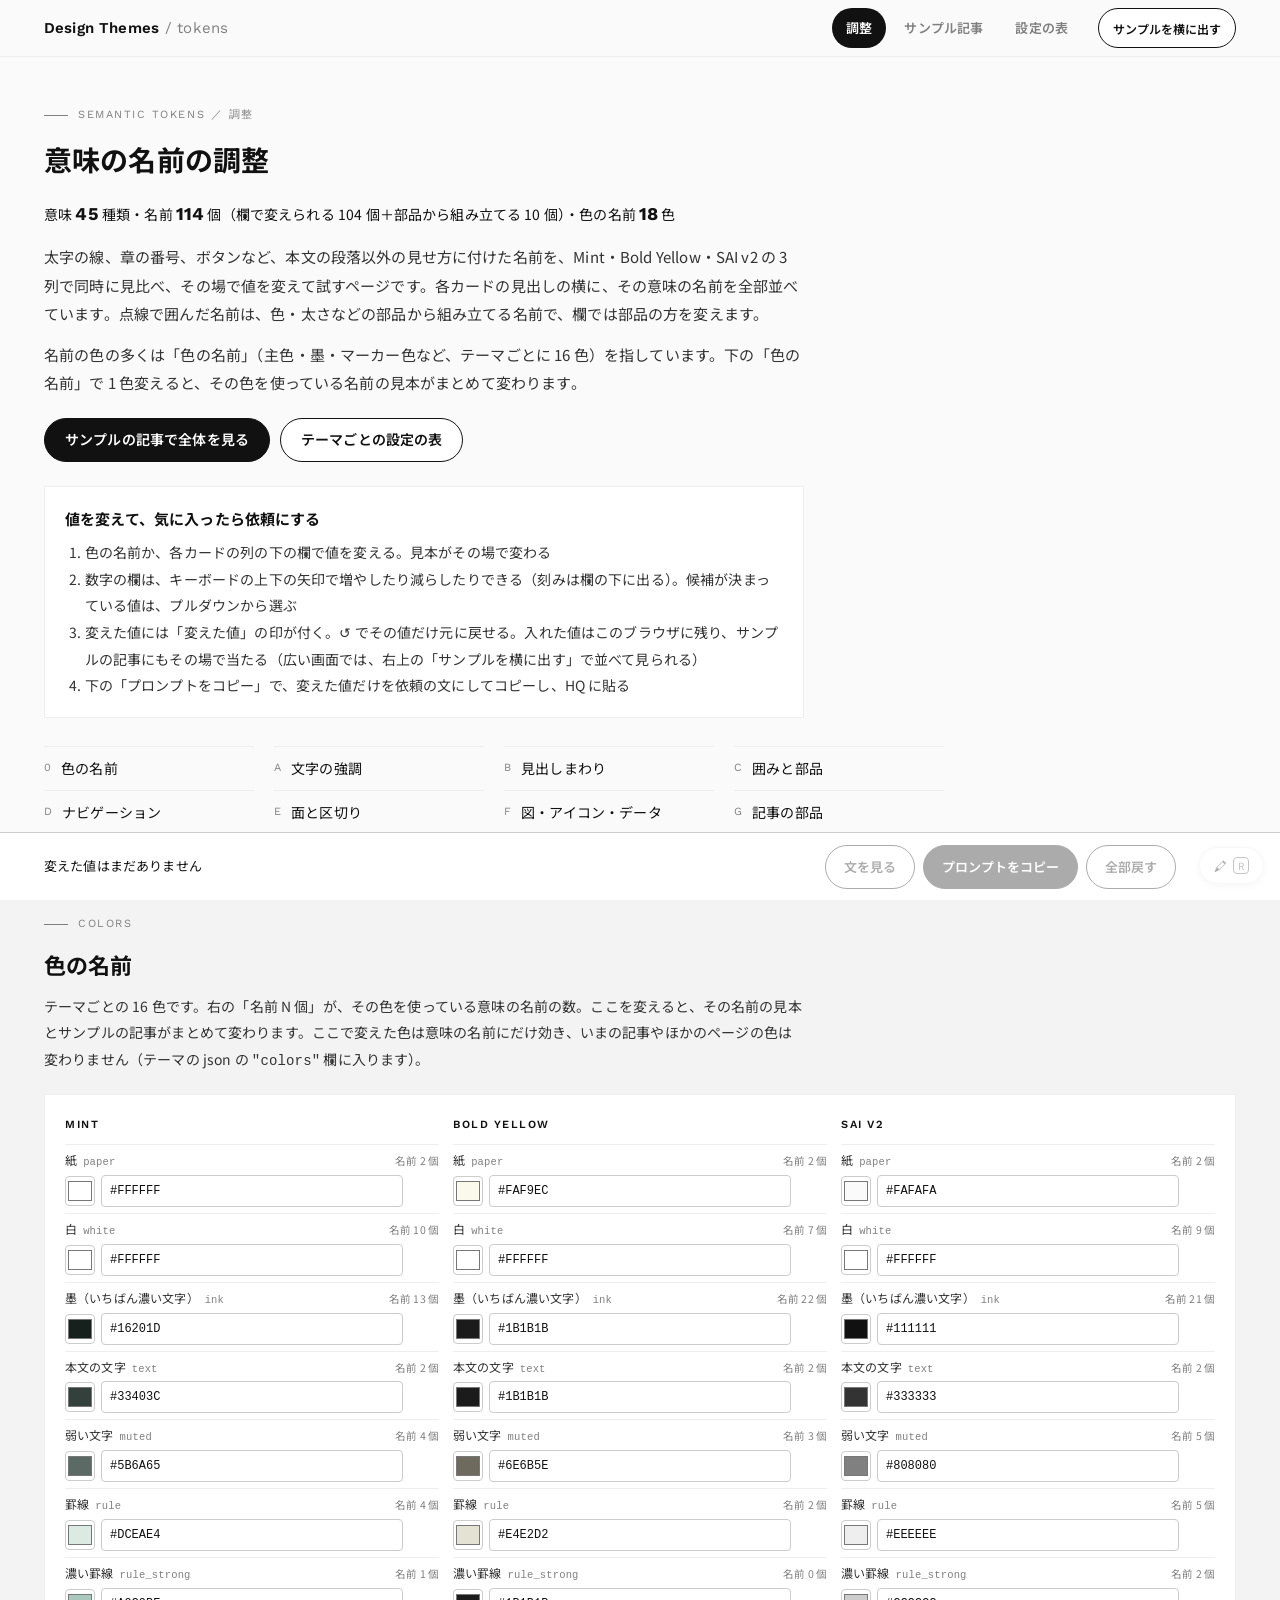
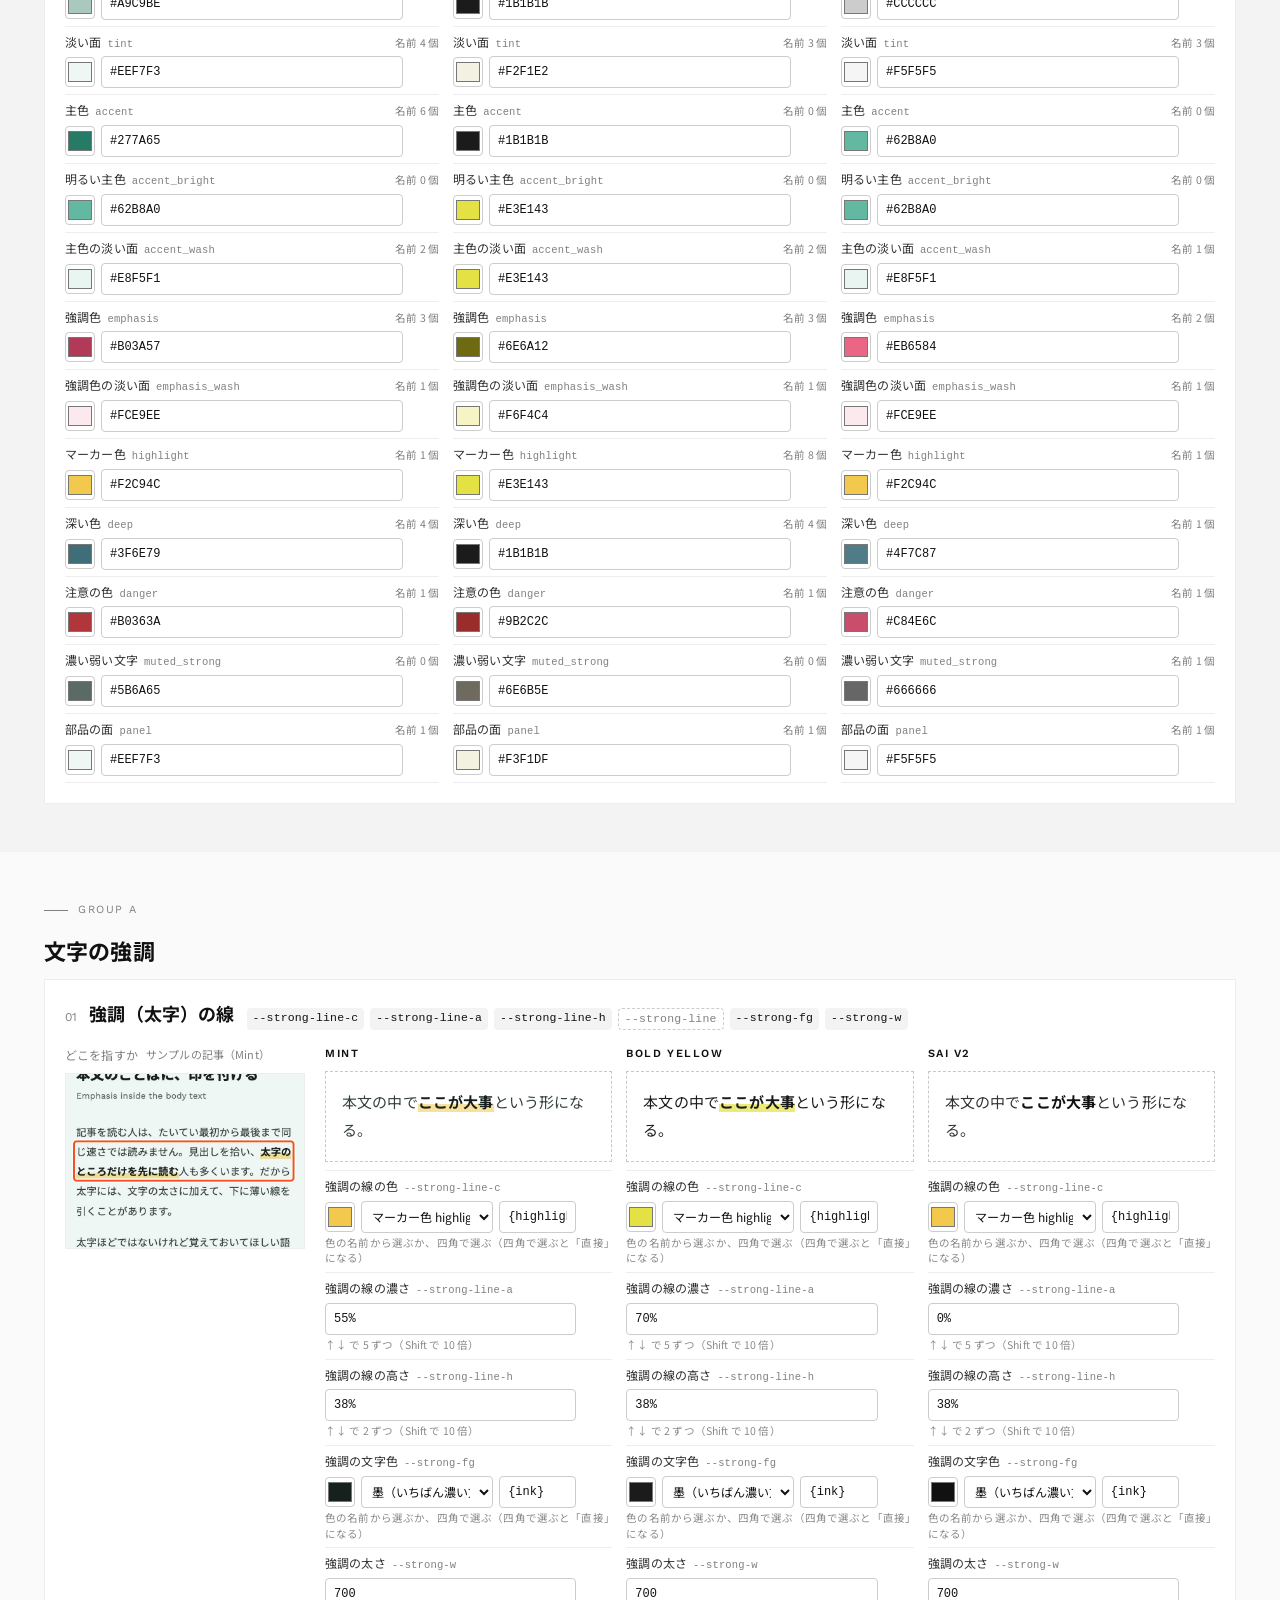
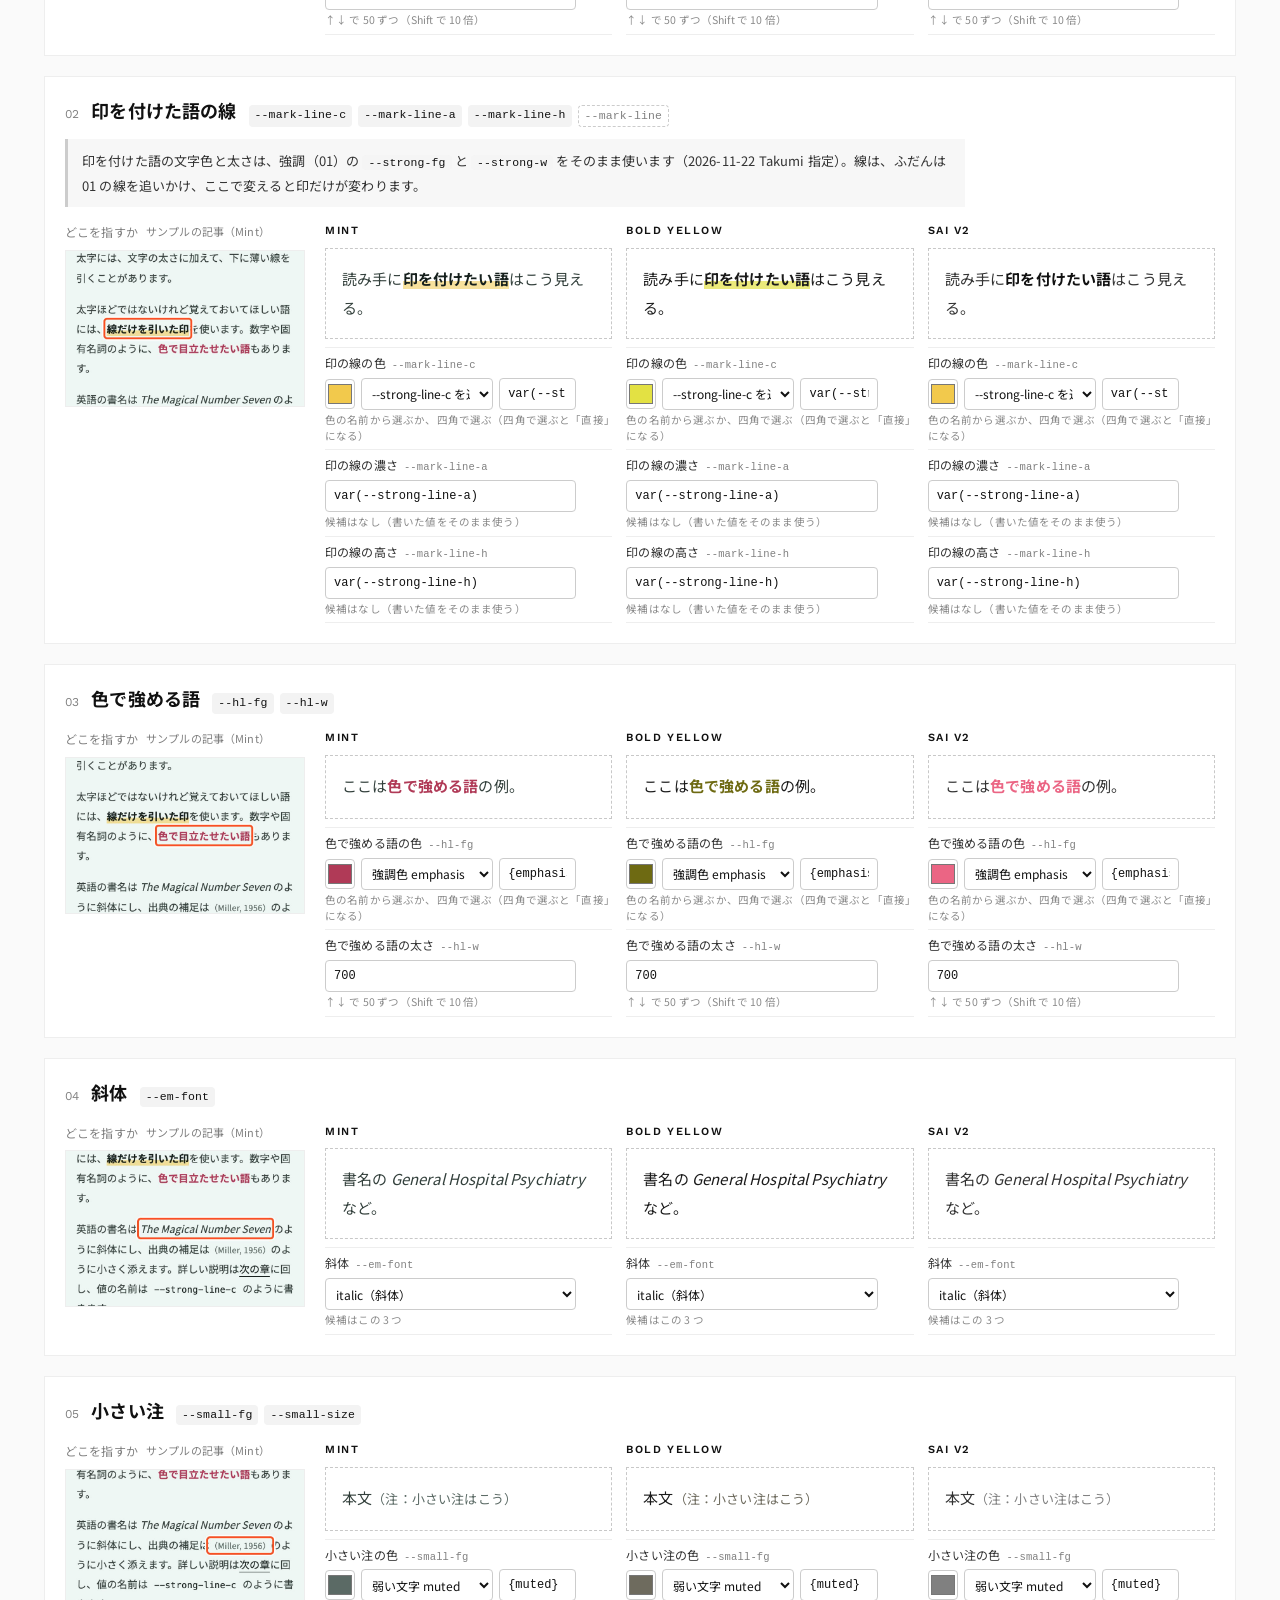
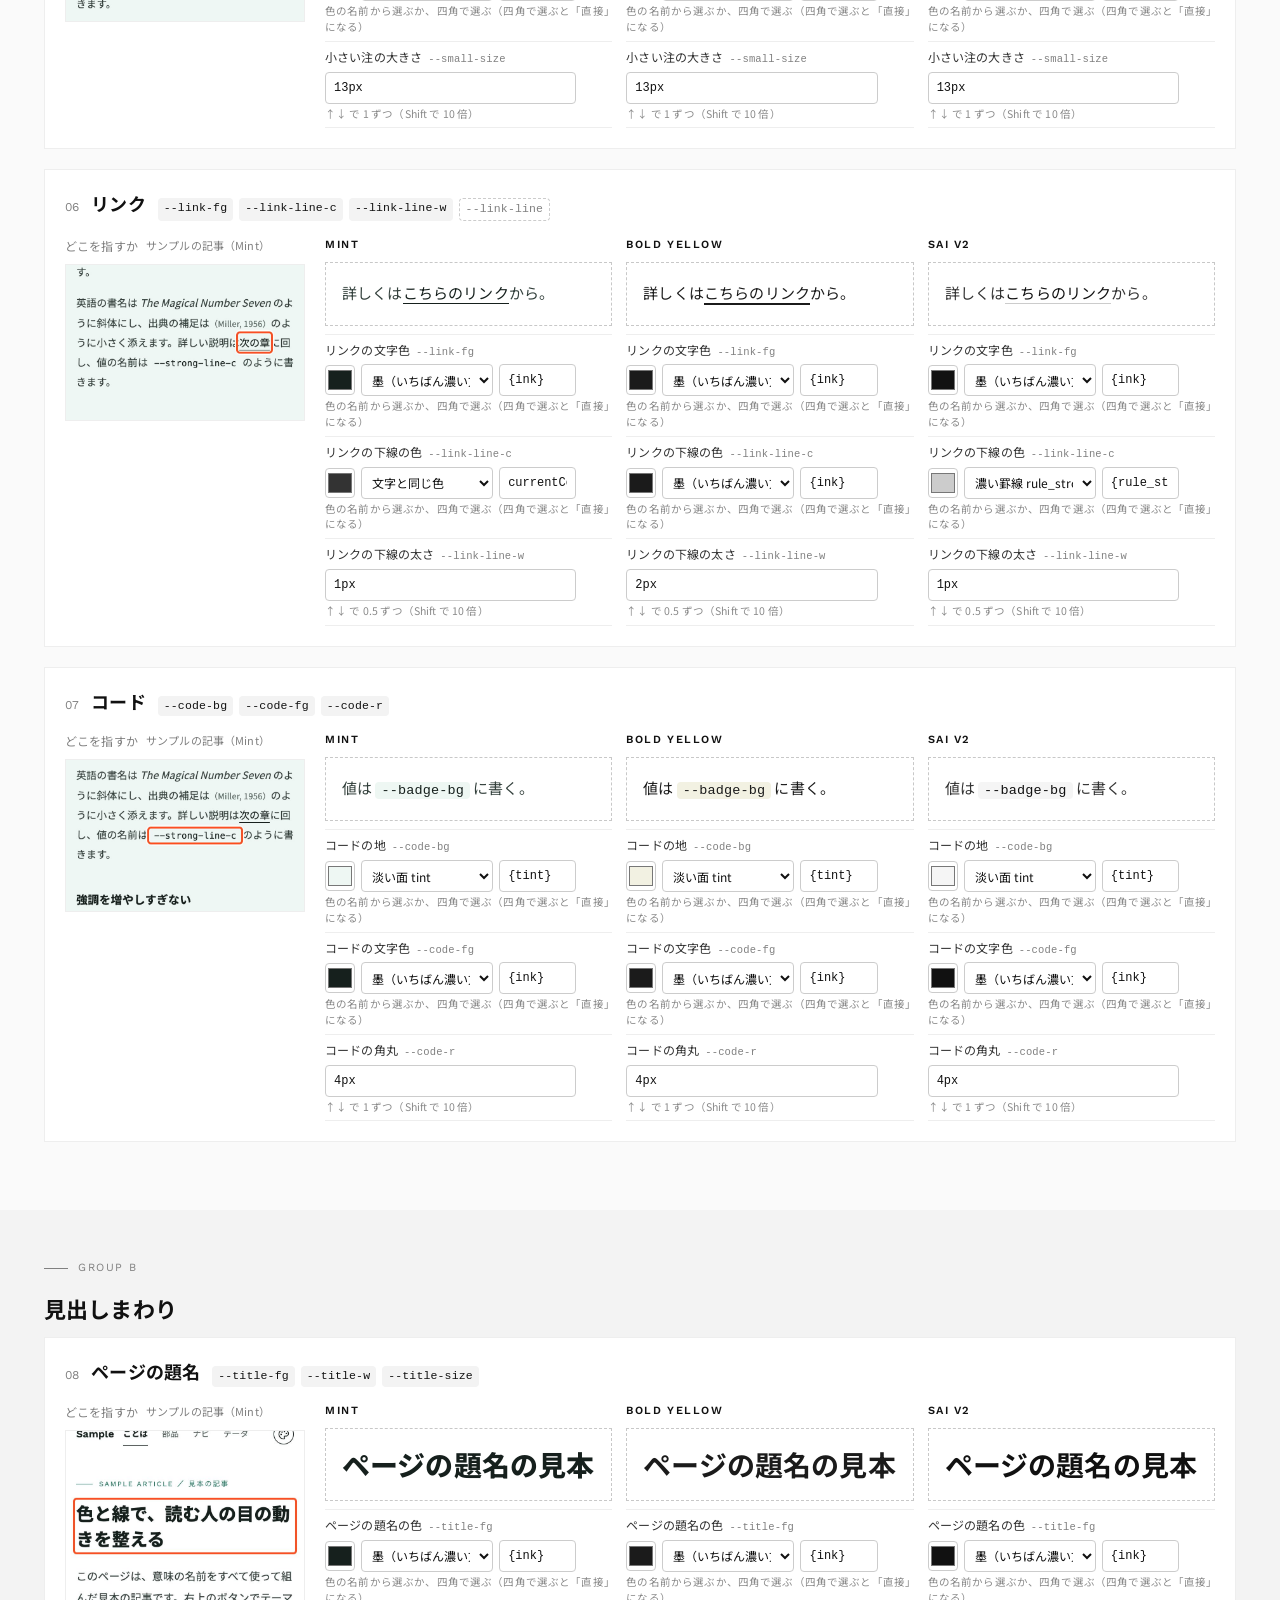
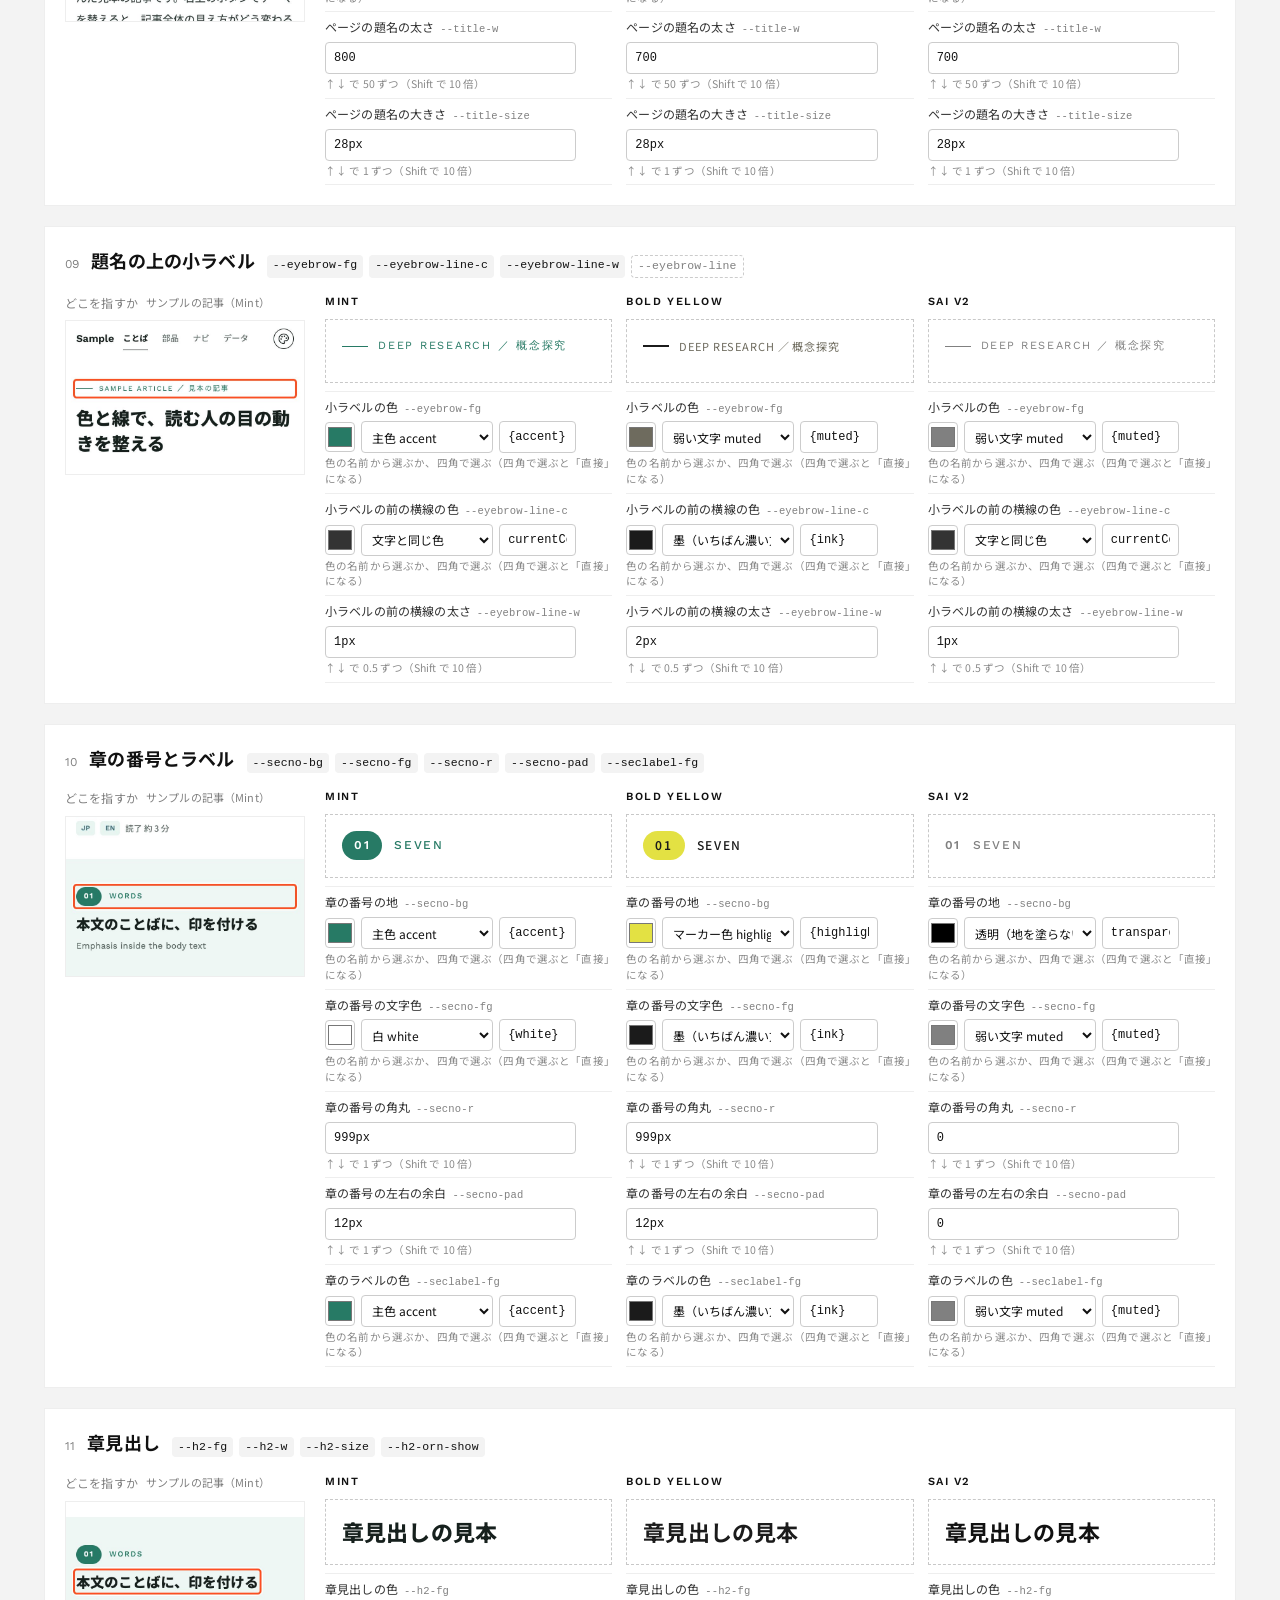
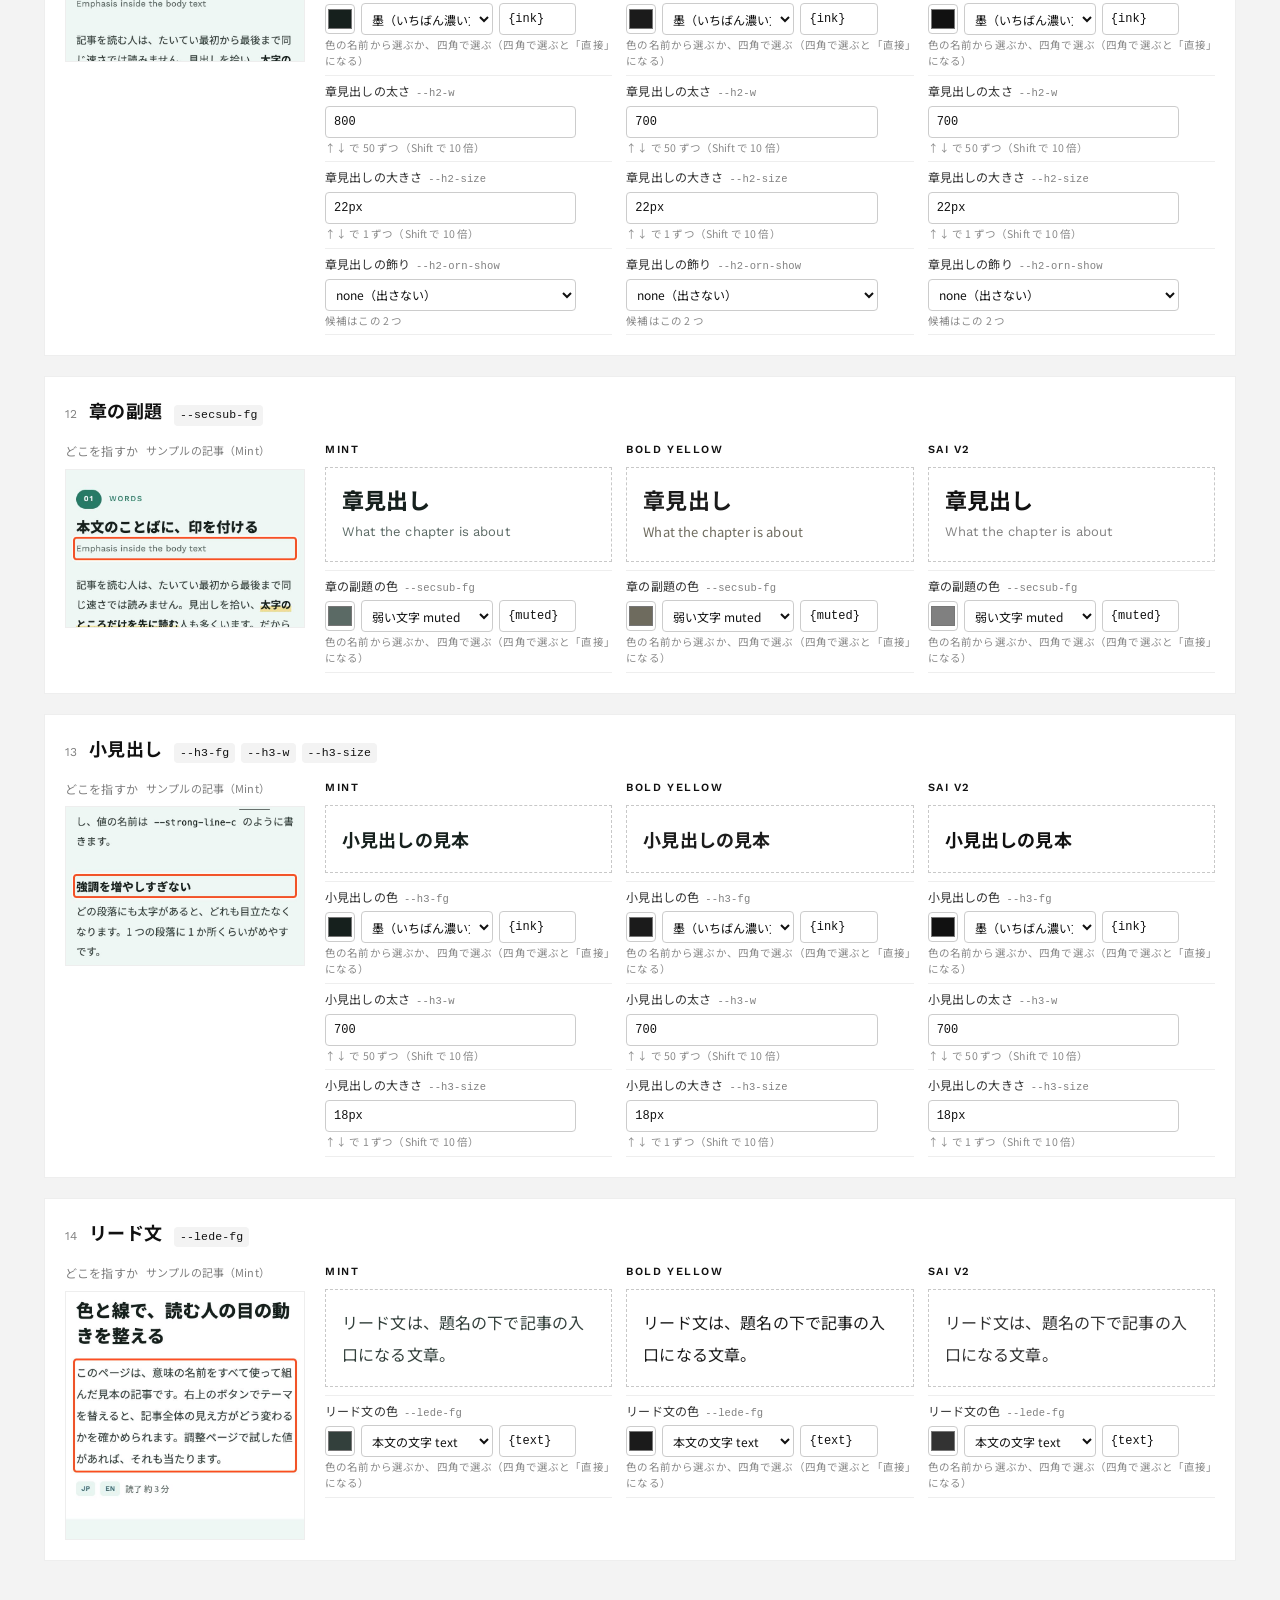
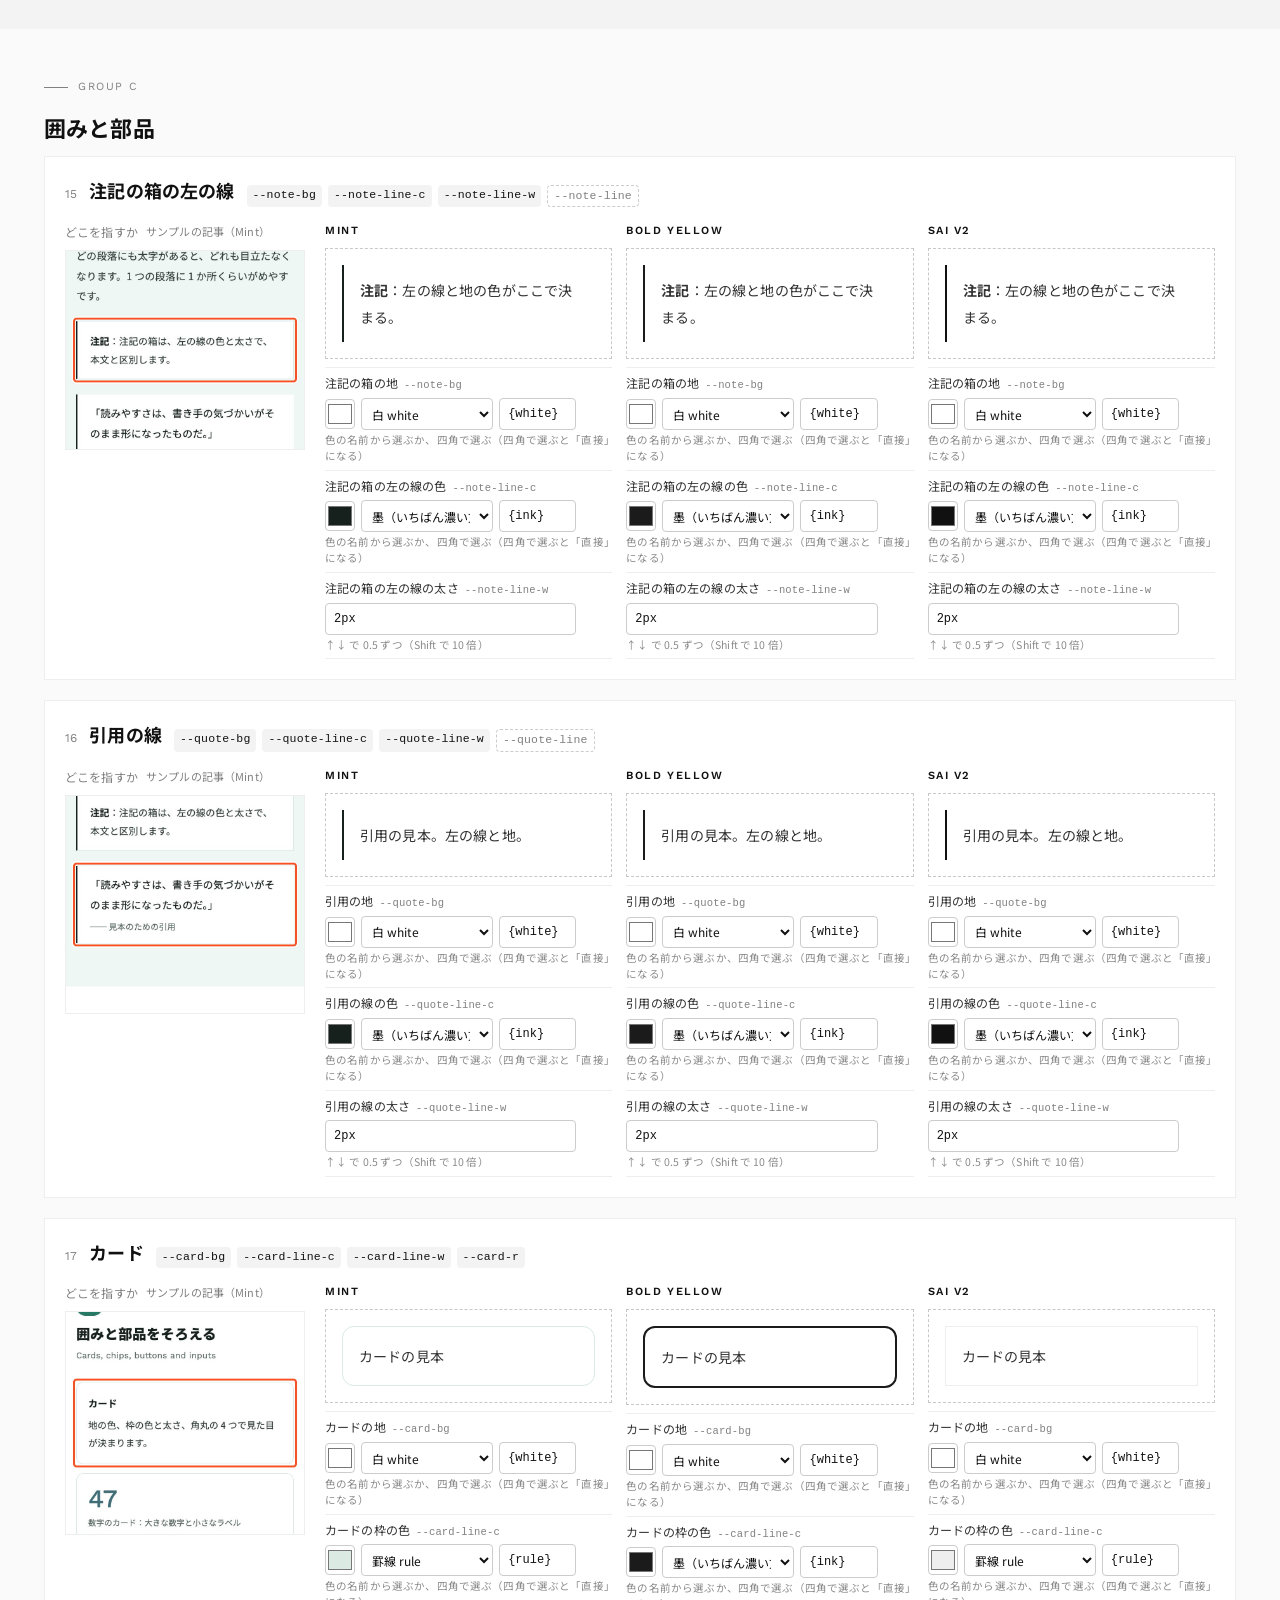
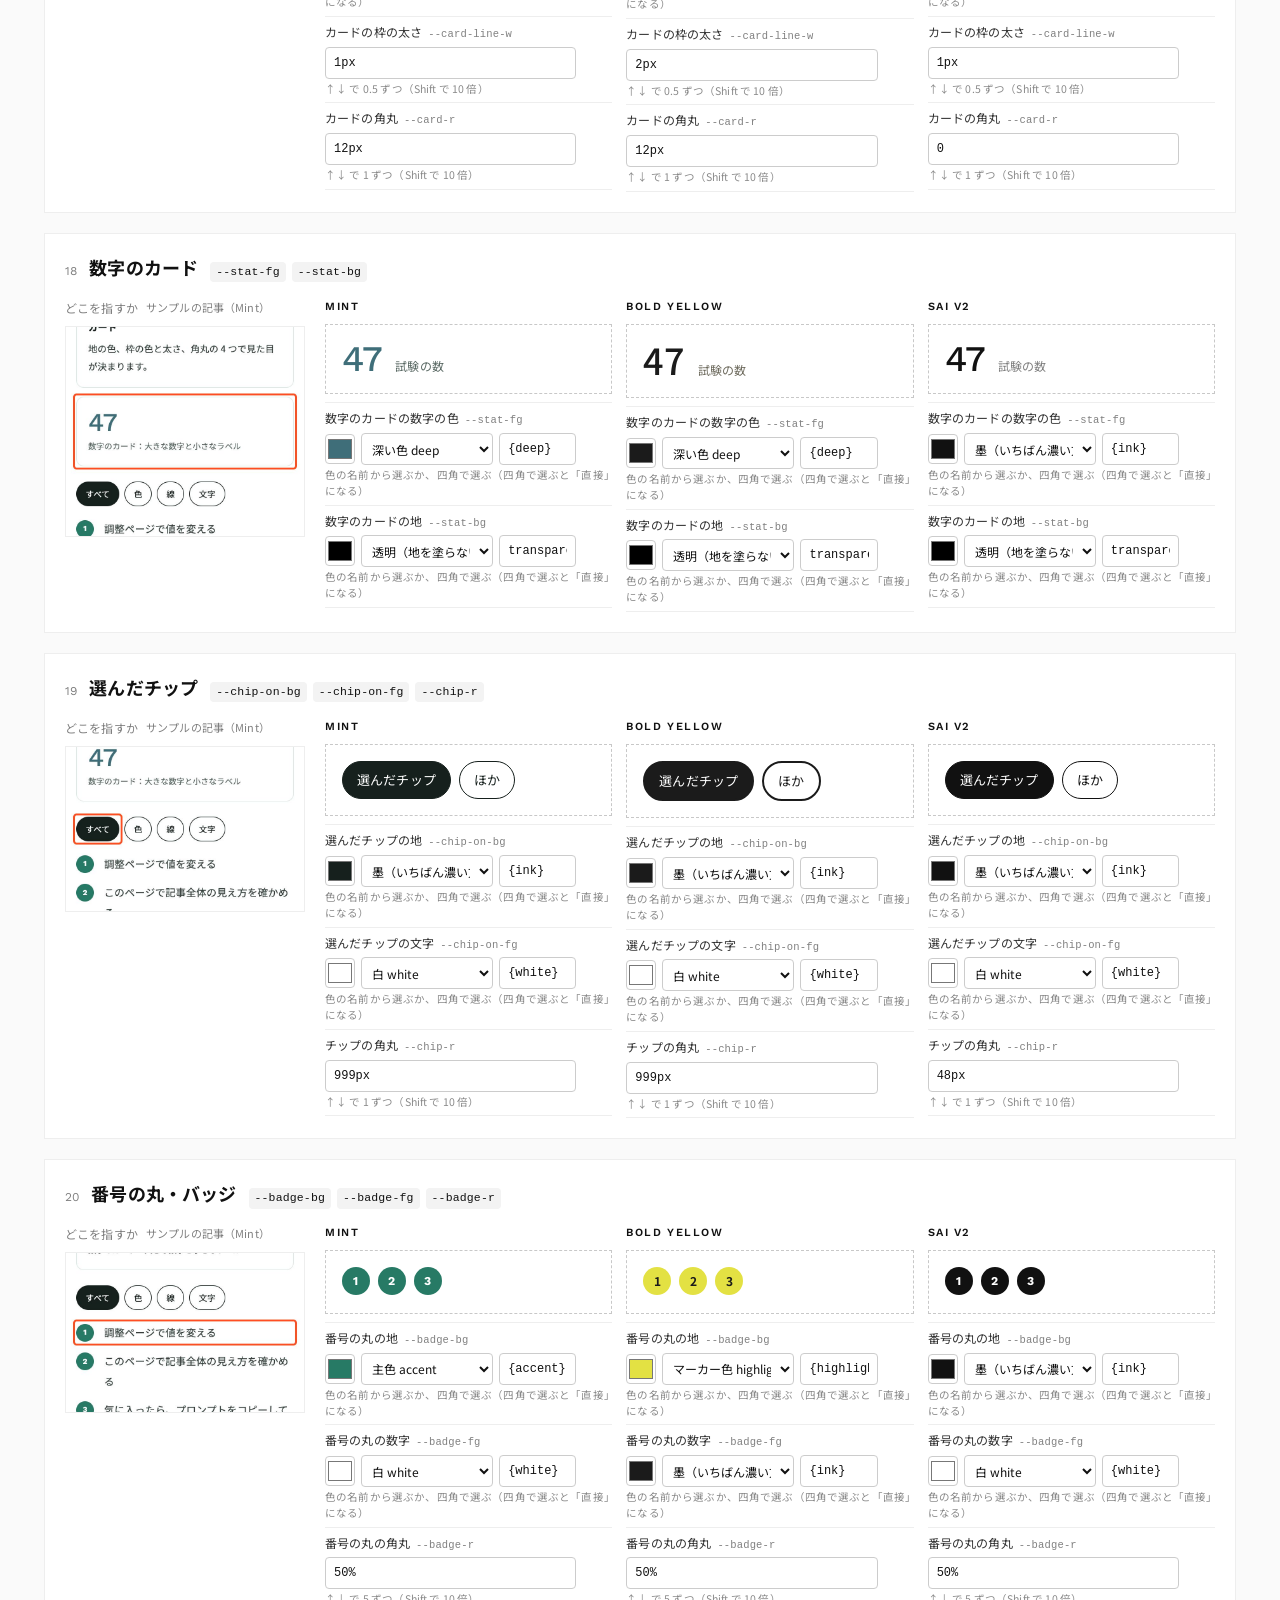
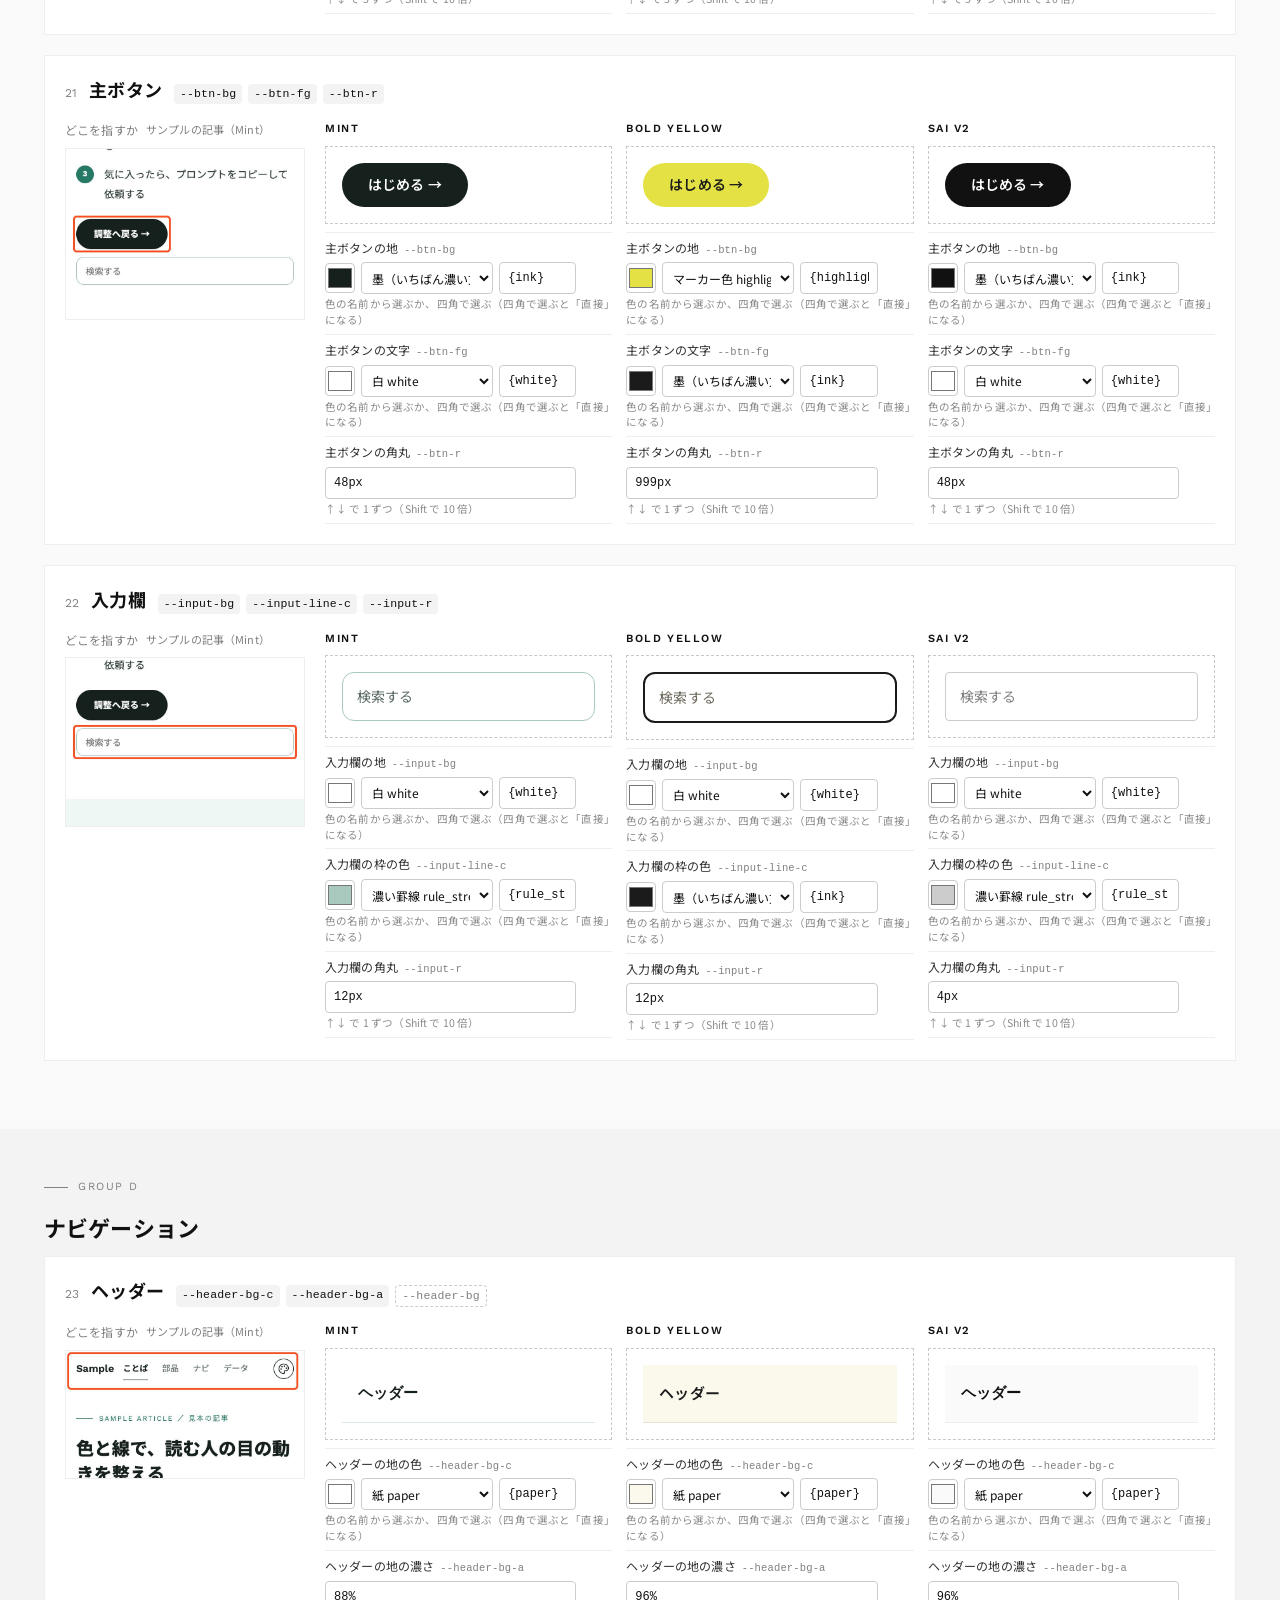
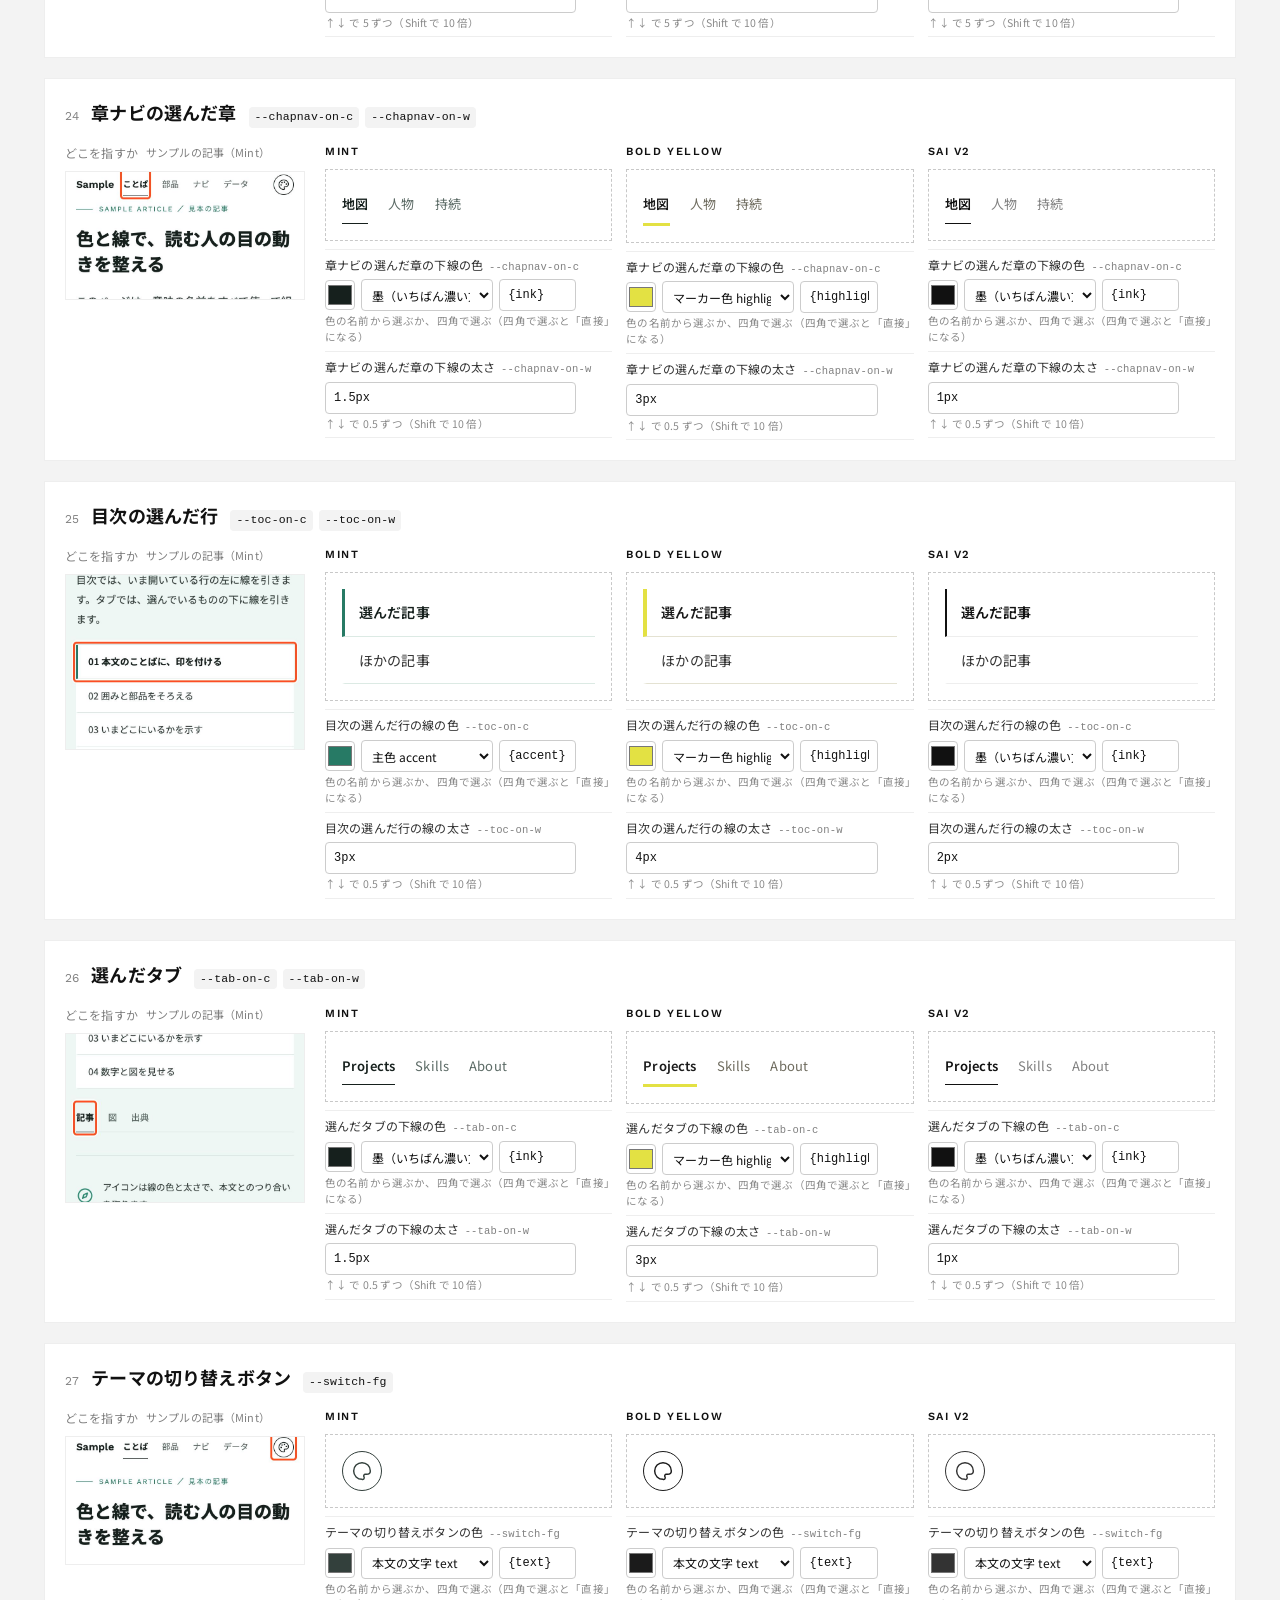
==== commit 657c3d44: "記事の独自の部品のための意味の名前 7 個と、色の名前 panel を足す 部品の強調文字・部品の淡い面・部品の面・注意の色・注意の箱（地・文字・線）。研究記事の古いトークンをつなぐ先。 ふだんの値は" ====
--- a/tokens/index.html
+++ b/tokens/index.html
@@ -211,6 +211,7 @@
     --pal-deep: #3F6E79;
     --pal-danger: #B0363A;
     --pal-muted-strong: #5B6A65;
+    --pal-panel: #EEF7F3;
     --strong-line-c: var(--pal-highlight);
     --strong-line-a: 55%;
     --strong-line-h: 38%;
@@ -318,6 +319,13 @@
     --langtag-fg: var(--pal-deep);
     --orn-show: block;
     --motion-show: 0;
+    --part-accent-fg: var(--pal-deep);
+    --part-wash-bg: var(--pal-accent-wash);
+    --part-panel-bg: var(--pal-panel);
+    --alert-fg: var(--pal-danger);
+    --note-alt-bg: var(--pal-emphasis-wash);
+    --note-alt-fg: var(--pal-emphasis);
+    --note-alt-line-c: var(--pal-emphasis);
   }
   .col-bold {
     --paper: #FAF9EC;
@@ -356,6 +364,7 @@
     --pal-danger: #9B2C2C;
     --pal-select-line: #E3E143;
     --pal-muted-strong: #6E6B5E;
+    --pal-panel: #F3F1DF;
     --strong-line-c: var(--pal-highlight);
     --strong-line-a: 70%;
     --strong-line-h: 38%;
@@ -463,6 +472,13 @@
     --langtag-fg: var(--pal-deep);
     --orn-show: block;
     --motion-show: 0;
+    --part-accent-fg: var(--pal-deep);
+    --part-wash-bg: var(--pal-accent-wash);
+    --part-panel-bg: var(--pal-panel);
+    --alert-fg: var(--pal-danger);
+    --note-alt-bg: var(--pal-emphasis-wash);
+    --note-alt-fg: var(--pal-emphasis);
+    --note-alt-line-c: var(--pal-emphasis);
   }
   .col-sai {
     --paper: #FAFAFA;
@@ -500,6 +516,7 @@
     --pal-deep: #4F7C87;
     --pal-danger: #C84E6C;
     --pal-muted-strong: #666666;
+    --pal-panel: #F5F5F5;
     --strong-line-c: var(--pal-highlight);
     --strong-line-a: 0%;
     --strong-line-h: 38%;
@@ -607,6 +624,13 @@
     --langtag-fg: var(--pal-ink);
     --orn-show: block;
     --motion-show: 0;
+    --part-accent-fg: var(--pal-deep);
+    --part-wash-bg: var(--pal-accent-wash);
+    --part-panel-bg: var(--pal-panel);
+    --alert-fg: var(--pal-danger);
+    --note-alt-bg: var(--pal-emphasis-wash);
+    --note-alt-fg: var(--pal-ink);
+    --note-alt-line-c: var(--pal-emphasis);
   }
 
   /* 見本 */
@@ -681,6 +705,12 @@
   .sp-orn i:nth-child(1) { background: var(--teal); } .sp-orn i:nth-child(2) { background: var(--yellow); }
   .sp-orn i:nth-child(3) { background: var(--coral); } .sp-orn i:nth-child(4) { background: var(--deep-teal); }
   .sp-motion { display: inline-block; padding: 8px 14px; border: 1px solid var(--rule-strong); font-size: 13px; animation: sp-rise 1.4s ease-in-out alternate; animation-iteration-count: calc(var(--motion-show) * 999); }
+  .sp-phead { margin: 0 0 4px; font-family: var(--en); font-size: 12px; font-weight: 600; letter-spacing: .12em; text-transform: uppercase; color: var(--part-accent-fg); }
+  .sp-pval { color: var(--part-accent-fg); font-weight: 700; }
+  .sp-ptag { display: inline-block; font-size: 13px; padding: 3px 10px; border-radius: 4px; background: var(--part-wash-bg); color: var(--ink); }
+  .sp-ppanel { margin-top: 10px; padding: 10px 14px; background: var(--part-panel-bg); font-size: 13px; }
+  .sp-alert { margin: 0; font-size: 12px; font-weight: 700; letter-spacing: .08em; color: var(--alert-fg); }
+  .sp-alt { padding: 12px 16px; background: var(--note-alt-bg); border-left: 3px solid var(--note-alt-line-c); color: var(--note-alt-fg); font-size: 14px; }
   @keyframes sp-rise { from { opacity: .2; transform: translateY(8px); } to { opacity: 1; transform: none; } }
 
 </style>
@@ -704,7 +734,7 @@
     <div class="wrap">
       <p class="eyebrow">Semantic tokens ／ 調整</p>
       <h1>意味の名前の調整</h1>
-      <p class="counts">意味 <b>41</b> 種類・名前 <b>107</b> 個（欄で変えられる 97 個＋部品から組み立てる 10 個）・色の名前 <b>17</b> 色</p>
+      <p class="counts">意味 <b>45</b> 種類・名前 <b>114</b> 個（欄で変えられる 104 個＋部品から組み立てる 10 個）・色の名前 <b>18</b> 色</p>
       <p class="lede">太字の線、章の番号、ボタンなど、本文の段落以外の見せ方に付けた名前を、Mint・Bold Yellow・SAI v2 の 3 列で同時に見比べ、その場で値を変えて試すページです。各カードの見出しの横に、その意味の名前を全部並べています。点線で囲んだ名前は、色・太さなどの部品から組み立てる名前で、欄では部品の方を変えます。</p>
       <p class="lede">名前の色の多くは「色の名前」（主色・墨・マーカー色など、テーマごとに 16 色）を指しています。下の「色の名前」で 1 色変えると、その色を使っている名前の見本がまとめて変わります。</p>
       <div class="links">
@@ -720,7 +750,7 @@
           <li>下の「プロンプトをコピー」で、変えた値だけを依頼の文にしてコピーし、HQ に貼る</li>
         </ol>
       </div>
-      <nav class="jumps" aria-label="まとまりへ移動"><a href="#colors" class="jump"><span>0</span>色の名前</a><a href="#g-A" class="jump"><span>A</span>文字の強調</a><a href="#g-B" class="jump"><span>B</span>見出しまわり</a><a href="#g-C" class="jump"><span>C</span>囲みと部品</a><a href="#g-D" class="jump"><span>D</span>ナビゲーション</a><a href="#g-E" class="jump"><span>E</span>面と区切り</a><a href="#g-F" class="jump"><span>F</span>図・アイコン・データ</a></nav>
+      <nav class="jumps" aria-label="まとまりへ移動"><a href="#colors" class="jump"><span>0</span>色の名前</a><a href="#g-A" class="jump"><span>A</span>文字の強調</a><a href="#g-B" class="jump"><span>B</span>見出しまわり</a><a href="#g-C" class="jump"><span>C</span>囲みと部品</a><a href="#g-D" class="jump"><span>D</span>ナビゲーション</a><a href="#g-E" class="jump"><span>E</span>面と区切り</a><a href="#g-F" class="jump"><span>F</span>図・アイコン・データ</a><a href="#g-G" class="jump"><span>G</span>記事の部品</a></nav>
     </div>
   </section>
 
@@ -729,7 +759,7 @@
       <p class="eyebrow">Colors</p>
       <h2>色の名前</h2>
       <p class="grp-lede">テーマごとの 16 色です。右の「名前 N 個」が、その色を使っている意味の名前の数。ここを変えると、その名前の見本とサンプルの記事がまとめて変わります。ここで変えた色は意味の名前にだけ効き、いまの記事やほかのページの色は変わりません（テーマの json の <code>"colors"</code> 欄に入ります）。</p>
-      <div class="pal"><p class="swipe">横にスワイプすると、3 テーマを見比べられます</p><div class="cols"><section class="col col-mint" aria-label="Mint の色の名前"><p class="col-h">Mint</p><div class="fs"><div class="f f-pal" id="c-paper-mint" data-key="paper" data-theme="mint" data-orig="#FFFFFF"><label class="f-k" for="ic-paper-mint">紙<code>paper</code><span class="uses">名前 2 個</span></label><div class="f-in"><input type="color" class="pick" value="#FFFFFF" aria-label="紙を選ぶ"><input type="text" class="txt" id="ic-paper-mint" value="#FFFFFF" spellcheck="false" autocomplete="off"><button type="button" class="undo" title="元の値に戻す" aria-label="元の値に戻す">↺</button></div></div><div class="f f-pal" id="c-white-mint" data-key="white" data-theme="mint" data-orig="#FFFFFF"><label class="f-k" for="ic-white-mint">白<code>white</code><span class="uses">名前 10 個</span></label><div class="f-in"><input type="color" class="pick" value="#FFFFFF" aria-label="白を選ぶ"><input type="text" class="txt" id="ic-white-mint" value="#FFFFFF" spellcheck="false" autocomplete="off"><button type="button" class="undo" title="元の値に戻す" aria-label="元の値に戻す">↺</button></div></div><div class="f f-pal" id="c-ink-mint" data-key="ink" data-theme="mint" data-orig="#16201D"><label class="f-k" for="ic-ink-mint">墨（いちばん濃い文字）<code>ink</code><span class="uses">名前 13 個</span></label><div class="f-in"><input type="color" class="pick" value="#16201D" aria-label="墨（いちばん濃い文字）を選ぶ"><input type="text" class="txt" id="ic-ink-mint" value="#16201D" spellcheck="false" autocomplete="off"><button type="button" class="undo" title="元の値に戻す" aria-label="元の値に戻す">↺</button></div></div><div class="f f-pal" id="c-text-mint" data-key="text" data-theme="mint" data-orig="#33403C"><label class="f-k" for="ic-text-mint">本文の文字<code>text</code><span class="uses">名前 2 個</span></label><div class="f-in"><input type="color" class="pick" value="#33403C" aria-label="本文の文字を選ぶ"><input type="text" class="txt" id="ic-text-mint" value="#33403C" spellcheck="false" autocomplete="off"><button type="button" class="undo" title="元の値に戻す" aria-label="元の値に戻す">↺</button></div></div><div class="f f-pal" id="c-muted-mint" data-key="muted" data-theme="mint" data-orig="#5B6A65"><label class="f-k" for="ic-muted-mint">弱い文字<code>muted</code><span class="uses">名前 4 個</span></label><div class="f-in"><input type="color" class="pick" value="#5B6A65" aria-label="弱い文字を選ぶ"><input type="text" class="txt" id="ic-muted-mint" value="#5B6A65" spellcheck="false" autocomplete="off"><button type="button" class="undo" title="元の値に戻す" aria-label="元の値に戻す">↺</button></div></div><div class="f f-pal" id="c-rule-mint" data-key="rule" data-theme="mint" data-orig="#DCEAE4"><label class="f-k" for="ic-rule-mint">罫線<code>rule</code><span class="uses">名前 4 個</span></label><div class="f-in"><input type="color" class="pick" value="#DCEAE4" aria-label="罫線を選ぶ"><input type="text" class="txt" id="ic-rule-mint" value="#DCEAE4" spellcheck="false" autocomplete="off"><button type="button" class="undo" title="元の値に戻す" aria-label="元の値に戻す">↺</button></div></div><div class="f f-pal" id="c-rule_strong-mint" data-key="rule_strong" data-theme="mint" data-orig="#A9C9BE"><label class="f-k" for="ic-rule_strong-mint">濃い罫線<code>rule_strong</code><span class="uses">名前 1 個</span></label><div class="f-in"><input type="color" class="pick" value="#A9C9BE" aria-label="濃い罫線を選ぶ"><input type="text" class="txt" id="ic-rule_strong-mint" value="#A9C9BE" spellcheck="false" autocomplete="off"><button type="button" class="undo" title="元の値に戻す" aria-label="元の値に戻す">↺</button></div></div><div class="f f-pal" id="c-tint-mint" data-key="tint" data-theme="mint" data-orig="#EEF7F3"><label class="f-k" for="ic-tint-mint">淡い面<code>tint</code><span class="uses">名前 4 個</span></label><div class="f-in"><input type="color" class="pick" value="#EEF7F3" aria-label="淡い面を選ぶ"><input type="text" class="txt" id="ic-tint-mint" value="#EEF7F3" spellcheck="false" autocomplete="off"><button type="button" class="undo" title="元の値に戻す" aria-label="元の値に戻す">↺</button></div></div><div class="f f-pal" id="c-accent-mint" data-key="accent" data-theme="mint" data-orig="#277A65"><label class="f-k" for="ic-accent-mint">主色<code>accent</code><span class="uses">名前 6 個</span></label><div class="f-in"><input type="color" class="pick" value="#277A65" aria-label="主色を選ぶ"><input type="text" class="txt" id="ic-accent-mint" value="#277A65" spellcheck="false" autocomplete="off"><button type="button" class="undo" title="元の値に戻す" aria-label="元の値に戻す">↺</button></div></div><div class="f f-pal" id="c-accent_bright-mint" data-key="accent_bright" data-theme="mint" data-orig="#62B8A0"><label class="f-k" for="ic-accent_bright-mint">明るい主色<code>accent_bright</code><span class="uses">名前 0 個</span></label><div class="f-in"><input type="color" class="pick" value="#62B8A0" aria-label="明るい主色を選ぶ"><input type="text" class="txt" id="ic-accent_bright-mint" value="#62B8A0" spellcheck="false" autocomplete="off"><button type="button" class="undo" title="元の値に戻す" aria-label="元の値に戻す">↺</button></div></div><div class="f f-pal" id="c-accent_wash-mint" data-key="accent_wash" data-theme="mint" data-orig="#E8F5F1"><label class="f-k" for="ic-accent_wash-mint">主色の淡い面<code>accent_wash</code><span class="uses">名前 1 個</span></label><div class="f-in"><input type="color" class="pick" value="#E8F5F1" aria-label="主色の淡い面を選ぶ"><input type="text" class="txt" id="ic-accent_wash-mint" value="#E8F5F1" spellcheck="false" autocomplete="off"><button type="button" class="undo" title="元の値に戻す" aria-label="元の値に戻す">↺</button></div></div><div class="f f-pal" id="c-emphasis-mint" data-key="emphasis" data-theme="mint" data-orig="#B03A57"><label class="f-k" for="ic-emphasis-mint">強調色<code>emphasis</code><span class="uses">名前 1 個</span></label><div class="f-in"><input type="color" class="pick" value="#B03A57" aria-label="強調色を選ぶ"><input type="text" class="txt" id="ic-emphasis-mint" value="#B03A57" spellcheck="false" autocomplete="off"><button type="button" class="undo" title="元の値に戻す" aria-label="元の値に戻す">↺</button></div></div><div class="f f-pal" id="c-emphasis_wash-mint" data-key="emphasis_wash" data-theme="mint" data-orig="#FCE9EE"><label class="f-k" for="ic-emphasis_wash-mint">強調色の淡い面<code>emphasis_wash</code><span class="uses">名前 0 個</span></label><div class="f-in"><input type="color" class="pick" value="#FCE9EE" aria-label="強調色の淡い面を選ぶ"><input type="text" class="txt" id="ic-emphasis_wash-mint" value="#FCE9EE" spellcheck="false" autocomplete="off"><button type="button" class="undo" title="元の値に戻す" aria-label="元の値に戻す">↺</button></div></div><div class="f f-pal" id="c-highlight-mint" data-key="highlight" data-theme="mint" data-orig="#F2C94C"><label class="f-k" for="ic-highlight-mint">マーカー色<code>highlight</code><span class="uses">名前 1 個</span></label><div class="f-in"><input type="color" class="pick" value="#F2C94C" aria-label="マーカー色を選ぶ"><input type="text" class="txt" id="ic-highlight-mint" value="#F2C94C" spellcheck="false" autocomplete="off"><button type="button" class="undo" title="元の値に戻す" aria-label="元の値に戻す">↺</button></div></div><div class="f f-pal" id="c-deep-mint" data-key="deep" data-theme="mint" data-orig="#3F6E79"><label class="f-k" for="ic-deep-mint">深い色<code>deep</code><span class="uses">名前 3 個</span></label><div class="f-in"><input type="color" class="pick" value="#3F6E79" aria-label="深い色を選ぶ"><input type="text" class="txt" id="ic-deep-mint" value="#3F6E79" spellcheck="false" autocomplete="off"><button type="button" class="undo" title="元の値に戻す" aria-label="元の値に戻す">↺</button></div></div><div class="f f-pal" id="c-danger-mint" data-key="danger" data-theme="mint" data-orig="#B0363A"><label class="f-k" for="ic-danger-mint">注意の色<code>danger</code><span class="uses">名前 0 個</span></label><div class="f-in"><input type="color" class="pick" value="#B0363A" aria-label="注意の色を選ぶ"><input type="text" class="txt" id="ic-danger-mint" value="#B0363A" spellcheck="false" autocomplete="off"><button type="button" class="undo" title="元の値に戻す" aria-label="元の値に戻す">↺</button></div></div><div class="f f-pal" id="c-muted_strong-mint" data-key="muted_strong" data-theme="mint" data-orig="#5B6A65"><label class="f-k" for="ic-muted_strong-mint">濃い弱い文字<code>muted_strong</code><span class="uses">名前 0 個</span></label><div class="f-in"><input type="color" class="pick" value="#5B6A65" aria-label="濃い弱い文字を選ぶ"><input type="text" class="txt" id="ic-muted_strong-mint" value="#5B6A65" spellcheck="false" autocomplete="off"><button type="button" class="undo" title="元の値に戻す" aria-label="元の値に戻す">↺</button></div></div></div></section><section class="col col-bold" aria-label="Bold Yellow の色の名前"><p class="col-h">Bold Yellow</p><div class="fs"><div class="f f-pal" id="c-paper-bold" data-key="paper" data-theme="bold" data-orig="#FAF9EC"><label class="f-k" for="ic-paper-bold">紙<code>paper</code><span class="uses">名前 2 個</span></label><div class="f-in"><input type="color" class="pick" value="#FAF9EC" aria-label="紙を選ぶ"><input type="text" class="txt" id="ic-paper-bold" value="#FAF9EC" spellcheck="false" autocomplete="off"><button type="button" class="undo" title="元の値に戻す" aria-label="元の値に戻す">↺</button></div></div><div class="f f-pal" id="c-white-bold" data-key="white" data-theme="bold" data-orig="#FFFFFF"><label class="f-k" for="ic-white-bold">白<code>white</code><span class="uses">名前 7 個</span></label><div class="f-in"><input type="color" class="pick" value="#FFFFFF" aria-label="白を選ぶ"><input type="text" class="txt" id="ic-white-bold" value="#FFFFFF" spellcheck="false" autocomplete="off"><button type="button" class="undo" title="元の値に戻す" aria-label="元の値に戻す">↺</button></div></div><div class="f f-pal" id="c-ink-bold" data-key="ink" data-theme="bold" data-orig="#1B1B1B"><label class="f-k" for="ic-ink-bold">墨（いちばん濃い文字）<code>ink</code><span class="uses">名前 22 個</span></label><div class="f-in"><input type="color" class="pick" value="#1B1B1B" aria-label="墨（いちばん濃い文字）を選ぶ"><input type="text" class="txt" id="ic-ink-bold" value="#1B1B1B" spellcheck="false" autocomplete="off"><button type="button" class="undo" title="元の値に戻す" aria-label="元の値に戻す">↺</button></div></div><div class="f f-pal" id="c-text-bold" data-key="text" data-theme="bold" data-orig="#1B1B1B"><label class="f-k" for="ic-text-bold">本文の文字<code>text</code><span class="uses">名前 2 個</span></label><div class="f-in"><input type="color" class="pick" value="#1B1B1B" aria-label="本文の文字を選ぶ"><input type="text" class="txt" id="ic-text-bold" value="#1B1B1B" spellcheck="false" autocomplete="off"><button type="button" class="undo" title="元の値に戻す" aria-label="元の値に戻す">↺</button></div></div><div class="f f-pal" id="c-muted-bold" data-key="muted" data-theme="bold" data-orig="#6E6B5E"><label class="f-k" for="ic-muted-bold">弱い文字<code>muted</code><span class="uses">名前 3 個</span></label><div class="f-in"><input type="color" class="pick" value="#6E6B5E" aria-label="弱い文字を選ぶ"><input type="text" class="txt" id="ic-muted-bold" value="#6E6B5E" spellcheck="false" autocomplete="off"><button type="button" class="undo" title="元の値に戻す" aria-label="元の値に戻す">↺</button></div></div><div class="f f-pal" id="c-rule-bold" data-key="rule" data-theme="bold" data-orig="#E4E2D2"><label class="f-k" for="ic-rule-bold">罫線<code>rule</code><span class="uses">名前 2 個</span></label><div class="f-in"><input type="color" class="pick" value="#E4E2D2" aria-label="罫線を選ぶ"><input type="text" class="txt" id="ic-rule-bold" value="#E4E2D2" spellcheck="false" autocomplete="off"><button type="button" class="undo" title="元の値に戻す" aria-label="元の値に戻す">↺</button></div></div><div class="f f-pal" id="c-rule_strong-bold" data-key="rule_strong" data-theme="bold" data-orig="#1B1B1B"><label class="f-k" for="ic-rule_strong-bold">濃い罫線<code>rule_strong</code><span class="uses">名前 0 個</span></label><div class="f-in"><input type="color" class="pick" value="#1B1B1B" aria-label="濃い罫線を選ぶ"><input type="text" class="txt" id="ic-rule_strong-bold" value="#1B1B1B" spellcheck="false" autocomplete="off"><button type="button" class="undo" title="元の値に戻す" aria-label="元の値に戻す">↺</button></div></div><div class="f f-pal" id="c-tint-bold" data-key="tint" data-theme="bold" data-orig="#F2F1E2"><label class="f-k" for="ic-tint-bold">淡い面<code>tint</code><span class="uses">名前 3 個</span></label><div class="f-in"><input type="color" class="pick" value="#F2F1E2" aria-label="淡い面を選ぶ"><input type="text" class="txt" id="ic-tint-bold" value="#F2F1E2" spellcheck="false" autocomplete="off"><button type="button" class="undo" title="元の値に戻す" aria-label="元の値に戻す">↺</button></div></div><div class="f f-pal" id="c-accent-bold" data-key="accent" data-theme="bold" data-orig="#1B1B1B"><label class="f-k" for="ic-accent-bold">主色<code>accent</code><span class="uses">名前 0 個</span></label><div class="f-in"><input type="color" class="pick" value="#1B1B1B" aria-label="主色を選ぶ"><input type="text" class="txt" id="ic-accent-bold" value="#1B1B1B" spellcheck="false" autocomplete="off"><button type="button" class="undo" title="元の値に戻す" aria-label="元の値に戻す">↺</button></div></div><div class="f f-pal" id="c-accent_bright-bold" data-key="accent_bright" data-theme="bold" data-orig="#E3E143"><label class="f-k" for="ic-accent_bright-bold">明るい主色<code>accent_bright</code><span class="uses">名前 0 個</span></label><div class="f-in"><input type="color" class="pick" value="#E3E143" aria-label="明るい主色を選ぶ"><input type="text" class="txt" id="ic-accent_bright-bold" value="#E3E143" spellcheck="false" autocomplete="off"><button type="button" class="undo" title="元の値に戻す" aria-label="元の値に戻す">↺</button></div></div><div class="f f-pal" id="c-accent_wash-bold" data-key="accent_wash" data-theme="bold" data-orig="#E3E143"><label class="f-k" for="ic-accent_wash-bold">主色の淡い面<code>accent_wash</code><span class="uses">名前 1 個</span></label><div class="f-in"><input type="color" class="pick" value="#E3E143" aria-label="主色の淡い面を選ぶ"><input type="text" class="txt" id="ic-accent_wash-bold" value="#E3E143" spellcheck="false" autocomplete="off"><button type="button" class="undo" title="元の値に戻す" aria-label="元の値に戻す">↺</button></div></div><div class="f f-pal" id="c-emphasis-bold" data-key="emphasis" data-theme="bold" data-orig="#6E6A12"><label class="f-k" for="ic-emphasis-bold">強調色<code>emphasis</code><span class="uses">名前 1 個</span></label><div class="f-in"><input type="color" class="pick" value="#6E6A12" aria-label="強調色を選ぶ"><input type="text" class="txt" id="ic-emphasis-bold" value="#6E6A12" spellcheck="false" autocomplete="off"><button type="button" class="undo" title="元の値に戻す" aria-label="元の値に戻す">↺</button></div></div><div class="f f-pal" id="c-emphasis_wash-bold" data-key="emphasis_wash" data-theme="bold" data-orig="#F6F4C4"><label class="f-k" for="ic-emphasis_wash-bold">強調色の淡い面<code>emphasis_wash</code><span class="uses">名前 0 個</span></label><div class="f-in"><input type="color" class="pick" value="#F6F4C4" aria-label="強調色の淡い面を選ぶ"><input type="text" class="txt" id="ic-emphasis_wash-bold" value="#F6F4C4" spellcheck="false" autocomplete="off"><button type="button" class="undo" title="元の値に戻す" aria-label="元の値に戻す">↺</button></div></div><div class="f f-pal" id="c-highlight-bold" data-key="highlight" data-theme="bold" data-orig="#E3E143"><label class="f-k" for="ic-highlight-bold">マーカー色<code>highlight</code><span class="uses">名前 8 個</span></label><div class="f-in"><input type="color" class="pick" value="#E3E143" aria-label="マーカー色を選ぶ"><input type="text" class="txt" id="ic-highlight-bold" value="#E3E143" spellcheck="false" autocomplete="off"><button type="button" class="undo" title="元の値に戻す" aria-label="元の値に戻す">↺</button></div></div><div class="f f-pal" id="c-deep-bold" data-key="deep" data-theme="bold" data-orig="#1B1B1B"><label class="f-k" for="ic-deep-bold">深い色<code>deep</code><span class="uses">名前 3 個</span></label><div class="f-in"><input type="color" class="pick" value="#1B1B1B" aria-label="深い色を選ぶ"><input type="text" class="txt" id="ic-deep-bold" value="#1B1B1B" spellcheck="false" autocomplete="off"><button type="button" class="undo" title="元の値に戻す" aria-label="元の値に戻す">↺</button></div></div><div class="f f-pal" id="c-danger-bold" data-key="danger" data-theme="bold" data-orig="#9B2C2C"><label class="f-k" for="ic-danger-bold">注意の色<code>danger</code><span class="uses">名前 0 個</span></label><div class="f-in"><input type="color" class="pick" value="#9B2C2C" aria-label="注意の色を選ぶ"><input type="text" class="txt" id="ic-danger-bold" value="#9B2C2C" spellcheck="false" autocomplete="off"><button type="button" class="undo" title="元の値に戻す" aria-label="元の値に戻す">↺</button></div></div><div class="f f-pal" id="c-muted_strong-bold" data-key="muted_strong" data-theme="bold" data-orig="#6E6B5E"><label class="f-k" for="ic-muted_strong-bold">濃い弱い文字<code>muted_strong</code><span class="uses">名前 0 個</span></label><div class="f-in"><input type="color" class="pick" value="#6E6B5E" aria-label="濃い弱い文字を選ぶ"><input type="text" class="txt" id="ic-muted_strong-bold" value="#6E6B5E" spellcheck="false" autocomplete="off"><button type="button" class="undo" title="元の値に戻す" aria-label="元の値に戻す">↺</button></div></div></div></section><section class="col col-sai" aria-label="SAI v2 の色の名前"><p class="col-h">SAI v2</p><div class="fs"><div class="f f-pal" id="c-paper-sai" data-key="paper" data-theme="sai" data-orig="#FAFAFA"><label class="f-k" for="ic-paper-sai">紙<code>paper</code><span class="uses">名前 2 個</span></label><div class="f-in"><input type="color" class="pick" value="#FAFAFA" aria-label="紙を選ぶ"><input type="text" class="txt" id="ic-paper-sai" value="#FAFAFA" spellcheck="false" autocomplete="off"><button type="button" class="undo" title="元の値に戻す" aria-label="元の値に戻す">↺</button></div></div><div class="f f-pal" id="c-white-sai" data-key="white" data-theme="sai" data-orig="#FFFFFF"><label class="f-k" for="ic-white-sai">白<code>white</code><span class="uses">名前 9 個</span></label><div class="f-in"><input type="color" class="pick" value="#FFFFFF" aria-label="白を選ぶ"><input type="text" class="txt" id="ic-white-sai" value="#FFFFFF" spellcheck="false" autocomplete="off"><button type="button" class="undo" title="元の値に戻す" aria-label="元の値に戻す">↺</button></div></div><div class="f f-pal" id="c-ink-sai" data-key="ink" data-theme="sai" data-orig="#111111"><label class="f-k" for="ic-ink-sai">墨（いちばん濃い文字）<code>ink</code><span class="uses">名前 20 個</span></label><div class="f-in"><input type="color" class="pick" value="#111111" aria-label="墨（いちばん濃い文字）を選ぶ"><input type="text" class="txt" id="ic-ink-sai" value="#111111" spellcheck="false" autocomplete="off"><button type="button" class="undo" title="元の値に戻す" aria-label="元の値に戻す">↺</button></div></div><div class="f f-pal" id="c-text-sai" data-key="text" data-theme="sai" data-orig="#333333"><label class="f-k" for="ic-text-sai">本文の文字<code>text</code><span class="uses">名前 2 個</span></label><div class="f-in"><input type="color" class="pick" value="#333333" aria-label="本文の文字を選ぶ"><input type="text" class="txt" id="ic-text-sai" value="#333333" spellcheck="false" autocomplete="off"><button type="button" class="undo" title="元の値に戻す" aria-label="元の値に戻す">↺</button></div></div><div class="f f-pal" id="c-muted-sai" data-key="muted" data-theme="sai" data-orig="#808080"><label class="f-k" for="ic-muted-sai">弱い文字<code>muted</code><span class="uses">名前 5 個</span></label><div class="f-in"><input type="color" class="pick" value="#808080" aria-label="弱い文字を選ぶ"><input type="text" class="txt" id="ic-muted-sai" value="#808080" spellcheck="false" autocomplete="off"><button type="button" class="undo" title="元の値に戻す" aria-label="元の値に戻す">↺</button></div></div><div class="f f-pal" id="c-rule-sai" data-key="rule" data-theme="sai" data-orig="#EEEEEE"><label class="f-k" for="ic-rule-sai">罫線<code>rule</code><span class="uses">名前 5 個</span></label><div class="f-in"><input type="color" class="pick" value="#EEEEEE" aria-label="罫線を選ぶ"><input type="text" class="txt" id="ic-rule-sai" value="#EEEEEE" spellcheck="false" autocomplete="off"><button type="button" class="undo" title="元の値に戻す" aria-label="元の値に戻す">↺</button></div></div><div class="f f-pal" id="c-rule_strong-sai" data-key="rule_strong" data-theme="sai" data-orig="#CCCCCC"><label class="f-k" for="ic-rule_strong-sai">濃い罫線<code>rule_strong</code><span class="uses">名前 2 個</span></label><div class="f-in"><input type="color" class="pick" value="#CCCCCC" aria-label="濃い罫線を選ぶ"><input type="text" class="txt" id="ic-rule_strong-sai" value="#CCCCCC" spellcheck="false" autocomplete="off"><button type="button" class="undo" title="元の値に戻す" aria-label="元の値に戻す">↺</button></div></div><div class="f f-pal" id="c-tint-sai" data-key="tint" data-theme="sai" data-orig="#F5F5F5"><label class="f-k" for="ic-tint-sai">淡い面<code>tint</code><span class="uses">名前 3 個</span></label><div class="f-in"><input type="color" class="pick" value="#F5F5F5" aria-label="淡い面を選ぶ"><input type="text" class="txt" id="ic-tint-sai" value="#F5F5F5" spellcheck="false" autocomplete="off"><button type="button" class="undo" title="元の値に戻す" aria-label="元の値に戻す">↺</button></div></div><div class="f f-pal" id="c-accent-sai" data-key="accent" data-theme="sai" data-orig="#62B8A0"><label class="f-k" for="ic-accent-sai">主色<code>accent</code><span class="uses">名前 0 個</span></label><div class="f-in"><input type="color" class="pick" value="#62B8A0" aria-label="主色を選ぶ"><input type="text" class="txt" id="ic-accent-sai" value="#62B8A0" spellcheck="false" autocomplete="off"><button type="button" class="undo" title="元の値に戻す" aria-label="元の値に戻す">↺</button></div></div><div class="f f-pal" id="c-accent_bright-sai" data-key="accent_bright" data-theme="sai" data-orig="#62B8A0"><label class="f-k" for="ic-accent_bright-sai">明るい主色<code>accent_bright</code><span class="uses">名前 0 個</span></label><div class="f-in"><input type="color" class="pick" value="#62B8A0" aria-label="明るい主色を選ぶ"><input type="text" class="txt" id="ic-accent_bright-sai" value="#62B8A0" spellcheck="false" autocomplete="off"><button type="button" class="undo" title="元の値に戻す" aria-label="元の値に戻す">↺</button></div></div><div class="f f-pal" id="c-accent_wash-sai" data-key="accent_wash" data-theme="sai" data-orig="#E8F5F1"><label class="f-k" for="ic-accent_wash-sai">主色の淡い面<code>accent_wash</code><span class="uses">名前 0 個</span></label><div class="f-in"><input type="color" class="pick" value="#E8F5F1" aria-label="主色の淡い面を選ぶ"><input type="text" class="txt" id="ic-accent_wash-sai" value="#E8F5F1" spellcheck="false" autocomplete="off"><button type="button" class="undo" title="元の値に戻す" aria-label="元の値に戻す">↺</button></div></div><div class="f f-pal" id="c-emphasis-sai" data-key="emphasis" data-theme="sai" data-orig="#EB6584"><label class="f-k" for="ic-emphasis-sai">強調色<code>emphasis</code><span class="uses">名前 1 個</span></label><div class="f-in"><input type="color" class="pick" value="#EB6584" aria-label="強調色を選ぶ"><input type="text" class="txt" id="ic-emphasis-sai" value="#EB6584" spellcheck="false" autocomplete="off"><button type="button" class="undo" title="元の値に戻す" aria-label="元の値に戻す">↺</button></div></div><div class="f f-pal" id="c-emphasis_wash-sai" data-key="emphasis_wash" data-theme="sai" data-orig="#FCE9EE"><label class="f-k" for="ic-emphasis_wash-sai">強調色の淡い面<code>emphasis_wash</code><span class="uses">名前 0 個</span></label><div class="f-in"><input type="color" class="pick" value="#FCE9EE" aria-label="強調色の淡い面を選ぶ"><input type="text" class="txt" id="ic-emphasis_wash-sai" value="#FCE9EE" spellcheck="false" autocomplete="off"><button type="button" class="undo" title="元の値に戻す" aria-label="元の値に戻す">↺</button></div></div><div class="f f-pal" id="c-highlight-sai" data-key="highlight" data-theme="sai" data-orig="#F2C94C"><label class="f-k" for="ic-highlight-sai">マーカー色<code>highlight</code><span class="uses">名前 1 個</span></label><div class="f-in"><input type="color" class="pick" value="#F2C94C" aria-label="マーカー色を選ぶ"><input type="text" class="txt" id="ic-highlight-sai" value="#F2C94C" spellcheck="false" autocomplete="off"><button type="button" class="undo" title="元の値に戻す" aria-label="元の値に戻す">↺</button></div></div><div class="f f-pal" id="c-deep-sai" data-key="deep" data-theme="sai" data-orig="#4F7C87"><label class="f-k" for="ic-deep-sai">深い色<code>deep</code><span class="uses">名前 0 個</span></label><div class="f-in"><input type="color" class="pick" value="#4F7C87" aria-label="深い色を選ぶ"><input type="text" class="txt" id="ic-deep-sai" value="#4F7C87" spellcheck="false" autocomplete="off"><button type="button" class="undo" title="元の値に戻す" aria-label="元の値に戻す">↺</button></div></div><div class="f f-pal" id="c-danger-sai" data-key="danger" data-theme="sai" data-orig="#C84E6C"><label class="f-k" for="ic-danger-sai">注意の色<code>danger</code><span class="uses">名前 0 個</span></label><div class="f-in"><input type="color" class="pick" value="#C84E6C" aria-label="注意の色を選ぶ"><input type="text" class="txt" id="ic-danger-sai" value="#C84E6C" spellcheck="false" autocomplete="off"><button type="button" class="undo" title="元の値に戻す" aria-label="元の値に戻す">↺</button></div></div><div class="f f-pal" id="c-muted_strong-sai" data-key="muted_strong" data-theme="sai" data-orig="#666666"><label class="f-k" for="ic-muted_strong-sai">濃い弱い文字<code>muted_strong</code><span class="uses">名前 1 個</span></label><div class="f-in"><input type="color" class="pick" value="#666666" aria-label="濃い弱い文字を選ぶ"><input type="text" class="txt" id="ic-muted_strong-sai" value="#666666" spellcheck="false" autocomplete="off"><button type="button" class="undo" title="元の値に戻す" aria-label="元の値に戻す">↺</button></div></div></div></section></div></div>
+      <div class="pal"><p class="swipe">横にスワイプすると、3 テーマを見比べられます</p><div class="cols"><section class="col col-mint" aria-label="Mint の色の名前"><p class="col-h">Mint</p><div class="fs"><div class="f f-pal" id="c-paper-mint" data-key="paper" data-theme="mint" data-orig="#FFFFFF"><label class="f-k" for="ic-paper-mint">紙<code>paper</code><span class="uses">名前 2 個</span></label><div class="f-in"><input type="color" class="pick" value="#FFFFFF" aria-label="紙を選ぶ"><input type="text" class="txt" id="ic-paper-mint" value="#FFFFFF" spellcheck="false" autocomplete="off"><button type="button" class="undo" title="元の値に戻す" aria-label="元の値に戻す">↺</button></div></div><div class="f f-pal" id="c-white-mint" data-key="white" data-theme="mint" data-orig="#FFFFFF"><label class="f-k" for="ic-white-mint">白<code>white</code><span class="uses">名前 10 個</span></label><div class="f-in"><input type="color" class="pick" value="#FFFFFF" aria-label="白を選ぶ"><input type="text" class="txt" id="ic-white-mint" value="#FFFFFF" spellcheck="false" autocomplete="off"><button type="button" class="undo" title="元の値に戻す" aria-label="元の値に戻す">↺</button></div></div><div class="f f-pal" id="c-ink-mint" data-key="ink" data-theme="mint" data-orig="#16201D"><label class="f-k" for="ic-ink-mint">墨（いちばん濃い文字）<code>ink</code><span class="uses">名前 13 個</span></label><div class="f-in"><input type="color" class="pick" value="#16201D" aria-label="墨（いちばん濃い文字）を選ぶ"><input type="text" class="txt" id="ic-ink-mint" value="#16201D" spellcheck="false" autocomplete="off"><button type="button" class="undo" title="元の値に戻す" aria-label="元の値に戻す">↺</button></div></div><div class="f f-pal" id="c-text-mint" data-key="text" data-theme="mint" data-orig="#33403C"><label class="f-k" for="ic-text-mint">本文の文字<code>text</code><span class="uses">名前 2 個</span></label><div class="f-in"><input type="color" class="pick" value="#33403C" aria-label="本文の文字を選ぶ"><input type="text" class="txt" id="ic-text-mint" value="#33403C" spellcheck="false" autocomplete="off"><button type="button" class="undo" title="元の値に戻す" aria-label="元の値に戻す">↺</button></div></div><div class="f f-pal" id="c-muted-mint" data-key="muted" data-theme="mint" data-orig="#5B6A65"><label class="f-k" for="ic-muted-mint">弱い文字<code>muted</code><span class="uses">名前 4 個</span></label><div class="f-in"><input type="color" class="pick" value="#5B6A65" aria-label="弱い文字を選ぶ"><input type="text" class="txt" id="ic-muted-mint" value="#5B6A65" spellcheck="false" autocomplete="off"><button type="button" class="undo" title="元の値に戻す" aria-label="元の値に戻す">↺</button></div></div><div class="f f-pal" id="c-rule-mint" data-key="rule" data-theme="mint" data-orig="#DCEAE4"><label class="f-k" for="ic-rule-mint">罫線<code>rule</code><span class="uses">名前 4 個</span></label><div class="f-in"><input type="color" class="pick" value="#DCEAE4" aria-label="罫線を選ぶ"><input type="text" class="txt" id="ic-rule-mint" value="#DCEAE4" spellcheck="false" autocomplete="off"><button type="button" class="undo" title="元の値に戻す" aria-label="元の値に戻す">↺</button></div></div><div class="f f-pal" id="c-rule_strong-mint" data-key="rule_strong" data-theme="mint" data-orig="#A9C9BE"><label class="f-k" for="ic-rule_strong-mint">濃い罫線<code>rule_strong</code><span class="uses">名前 1 個</span></label><div class="f-in"><input type="color" class="pick" value="#A9C9BE" aria-label="濃い罫線を選ぶ"><input type="text" class="txt" id="ic-rule_strong-mint" value="#A9C9BE" spellcheck="false" autocomplete="off"><button type="button" class="undo" title="元の値に戻す" aria-label="元の値に戻す">↺</button></div></div><div class="f f-pal" id="c-tint-mint" data-key="tint" data-theme="mint" data-orig="#EEF7F3"><label class="f-k" for="ic-tint-mint">淡い面<code>tint</code><span class="uses">名前 4 個</span></label><div class="f-in"><input type="color" class="pick" value="#EEF7F3" aria-label="淡い面を選ぶ"><input type="text" class="txt" id="ic-tint-mint" value="#EEF7F3" spellcheck="false" autocomplete="off"><button type="button" class="undo" title="元の値に戻す" aria-label="元の値に戻す">↺</button></div></div><div class="f f-pal" id="c-accent-mint" data-key="accent" data-theme="mint" data-orig="#277A65"><label class="f-k" for="ic-accent-mint">主色<code>accent</code><span class="uses">名前 6 個</span></label><div class="f-in"><input type="color" class="pick" value="#277A65" aria-label="主色を選ぶ"><input type="text" class="txt" id="ic-accent-mint" value="#277A65" spellcheck="false" autocomplete="off"><button type="button" class="undo" title="元の値に戻す" aria-label="元の値に戻す">↺</button></div></div><div class="f f-pal" id="c-accent_bright-mint" data-key="accent_bright" data-theme="mint" data-orig="#62B8A0"><label class="f-k" for="ic-accent_bright-mint">明るい主色<code>accent_bright</code><span class="uses">名前 0 個</span></label><div class="f-in"><input type="color" class="pick" value="#62B8A0" aria-label="明るい主色を選ぶ"><input type="text" class="txt" id="ic-accent_bright-mint" value="#62B8A0" spellcheck="false" autocomplete="off"><button type="button" class="undo" title="元の値に戻す" aria-label="元の値に戻す">↺</button></div></div><div class="f f-pal" id="c-accent_wash-mint" data-key="accent_wash" data-theme="mint" data-orig="#E8F5F1"><label class="f-k" for="ic-accent_wash-mint">主色の淡い面<code>accent_wash</code><span class="uses">名前 2 個</span></label><div class="f-in"><input type="color" class="pick" value="#E8F5F1" aria-label="主色の淡い面を選ぶ"><input type="text" class="txt" id="ic-accent_wash-mint" value="#E8F5F1" spellcheck="false" autocomplete="off"><button type="button" class="undo" title="元の値に戻す" aria-label="元の値に戻す">↺</button></div></div><div class="f f-pal" id="c-emphasis-mint" data-key="emphasis" data-theme="mint" data-orig="#B03A57"><label class="f-k" for="ic-emphasis-mint">強調色<code>emphasis</code><span class="uses">名前 3 個</span></label><div class="f-in"><input type="color" class="pick" value="#B03A57" aria-label="強調色を選ぶ"><input type="text" class="txt" id="ic-emphasis-mint" value="#B03A57" spellcheck="false" autocomplete="off"><button type="button" class="undo" title="元の値に戻す" aria-label="元の値に戻す">↺</button></div></div><div class="f f-pal" id="c-emphasis_wash-mint" data-key="emphasis_wash" data-theme="mint" data-orig="#FCE9EE"><label class="f-k" for="ic-emphasis_wash-mint">強調色の淡い面<code>emphasis_wash</code><span class="uses">名前 1 個</span></label><div class="f-in"><input type="color" class="pick" value="#FCE9EE" aria-label="強調色の淡い面を選ぶ"><input type="text" class="txt" id="ic-emphasis_wash-mint" value="#FCE9EE" spellcheck="false" autocomplete="off"><button type="button" class="undo" title="元の値に戻す" aria-label="元の値に戻す">↺</button></div></div><div class="f f-pal" id="c-highlight-mint" data-key="highlight" data-theme="mint" data-orig="#F2C94C"><label class="f-k" for="ic-highlight-mint">マーカー色<code>highlight</code><span class="uses">名前 1 個</span></label><div class="f-in"><input type="color" class="pick" value="#F2C94C" aria-label="マーカー色を選ぶ"><input type="text" class="txt" id="ic-highlight-mint" value="#F2C94C" spellcheck="false" autocomplete="off"><button type="button" class="undo" title="元の値に戻す" aria-label="元の値に戻す">↺</button></div></div><div class="f f-pal" id="c-deep-mint" data-key="deep" data-theme="mint" data-orig="#3F6E79"><label class="f-k" for="ic-deep-mint">深い色<code>deep</code><span class="uses">名前 4 個</span></label><div class="f-in"><input type="color" class="pick" value="#3F6E79" aria-label="深い色を選ぶ"><input type="text" class="txt" id="ic-deep-mint" value="#3F6E79" spellcheck="false" autocomplete="off"><button type="button" class="undo" title="元の値に戻す" aria-label="元の値に戻す">↺</button></div></div><div class="f f-pal" id="c-danger-mint" data-key="danger" data-theme="mint" data-orig="#B0363A"><label class="f-k" for="ic-danger-mint">注意の色<code>danger</code><span class="uses">名前 1 個</span></label><div class="f-in"><input type="color" class="pick" value="#B0363A" aria-label="注意の色を選ぶ"><input type="text" class="txt" id="ic-danger-mint" value="#B0363A" spellcheck="false" autocomplete="off"><button type="button" class="undo" title="元の値に戻す" aria-label="元の値に戻す">↺</button></div></div><div class="f f-pal" id="c-muted_strong-mint" data-key="muted_strong" data-theme="mint" data-orig="#5B6A65"><label class="f-k" for="ic-muted_strong-mint">濃い弱い文字<code>muted_strong</code><span class="uses">名前 0 個</span></label><div class="f-in"><input type="color" class="pick" value="#5B6A65" aria-label="濃い弱い文字を選ぶ"><input type="text" class="txt" id="ic-muted_strong-mint" value="#5B6A65" spellcheck="false" autocomplete="off"><button type="button" class="undo" title="元の値に戻す" aria-label="元の値に戻す">↺</button></div></div><div class="f f-pal" id="c-panel-mint" data-key="panel" data-theme="mint" data-orig="#EEF7F3"><label class="f-k" for="ic-panel-mint">部品の面<code>panel</code><span class="uses">名前 1 個</span></label><div class="f-in"><input type="color" class="pick" value="#EEF7F3" aria-label="部品の面を選ぶ"><input type="text" class="txt" id="ic-panel-mint" value="#EEF7F3" spellcheck="false" autocomplete="off"><button type="button" class="undo" title="元の値に戻す" aria-label="元の値に戻す">↺</button></div></div></div></section><section class="col col-bold" aria-label="Bold Yellow の色の名前"><p class="col-h">Bold Yellow</p><div class="fs"><div class="f f-pal" id="c-paper-bold" data-key="paper" data-theme="bold" data-orig="#FAF9EC"><label class="f-k" for="ic-paper-bold">紙<code>paper</code><span class="uses">名前 2 個</span></label><div class="f-in"><input type="color" class="pick" value="#FAF9EC" aria-label="紙を選ぶ"><input type="text" class="txt" id="ic-paper-bold" value="#FAF9EC" spellcheck="false" autocomplete="off"><button type="button" class="undo" title="元の値に戻す" aria-label="元の値に戻す">↺</button></div></div><div class="f f-pal" id="c-white-bold" data-key="white" data-theme="bold" data-orig="#FFFFFF"><label class="f-k" for="ic-white-bold">白<code>white</code><span class="uses">名前 7 個</span></label><div class="f-in"><input type="color" class="pick" value="#FFFFFF" aria-label="白を選ぶ"><input type="text" class="txt" id="ic-white-bold" value="#FFFFFF" spellcheck="false" autocomplete="off"><button type="button" class="undo" title="元の値に戻す" aria-label="元の値に戻す">↺</button></div></div><div class="f f-pal" id="c-ink-bold" data-key="ink" data-theme="bold" data-orig="#1B1B1B"><label class="f-k" for="ic-ink-bold">墨（いちばん濃い文字）<code>ink</code><span class="uses">名前 22 個</span></label><div class="f-in"><input type="color" class="pick" value="#1B1B1B" aria-label="墨（いちばん濃い文字）を選ぶ"><input type="text" class="txt" id="ic-ink-bold" value="#1B1B1B" spellcheck="false" autocomplete="off"><button type="button" class="undo" title="元の値に戻す" aria-label="元の値に戻す">↺</button></div></div><div class="f f-pal" id="c-text-bold" data-key="text" data-theme="bold" data-orig="#1B1B1B"><label class="f-k" for="ic-text-bold">本文の文字<code>text</code><span class="uses">名前 2 個</span></label><div class="f-in"><input type="color" class="pick" value="#1B1B1B" aria-label="本文の文字を選ぶ"><input type="text" class="txt" id="ic-text-bold" value="#1B1B1B" spellcheck="false" autocomplete="off"><button type="button" class="undo" title="元の値に戻す" aria-label="元の値に戻す">↺</button></div></div><div class="f f-pal" id="c-muted-bold" data-key="muted" data-theme="bold" data-orig="#6E6B5E"><label class="f-k" for="ic-muted-bold">弱い文字<code>muted</code><span class="uses">名前 3 個</span></label><div class="f-in"><input type="color" class="pick" value="#6E6B5E" aria-label="弱い文字を選ぶ"><input type="text" class="txt" id="ic-muted-bold" value="#6E6B5E" spellcheck="false" autocomplete="off"><button type="button" class="undo" title="元の値に戻す" aria-label="元の値に戻す">↺</button></div></div><div class="f f-pal" id="c-rule-bold" data-key="rule" data-theme="bold" data-orig="#E4E2D2"><label class="f-k" for="ic-rule-bold">罫線<code>rule</code><span class="uses">名前 2 個</span></label><div class="f-in"><input type="color" class="pick" value="#E4E2D2" aria-label="罫線を選ぶ"><input type="text" class="txt" id="ic-rule-bold" value="#E4E2D2" spellcheck="false" autocomplete="off"><button type="button" class="undo" title="元の値に戻す" aria-label="元の値に戻す">↺</button></div></div><div class="f f-pal" id="c-rule_strong-bold" data-key="rule_strong" data-theme="bold" data-orig="#1B1B1B"><label class="f-k" for="ic-rule_strong-bold">濃い罫線<code>rule_strong</code><span class="uses">名前 0 個</span></label><div class="f-in"><input type="color" class="pick" value="#1B1B1B" aria-label="濃い罫線を選ぶ"><input type="text" class="txt" id="ic-rule_strong-bold" value="#1B1B1B" spellcheck="false" autocomplete="off"><button type="button" class="undo" title="元の値に戻す" aria-label="元の値に戻す">↺</button></div></div><div class="f f-pal" id="c-tint-bold" data-key="tint" data-theme="bold" data-orig="#F2F1E2"><label class="f-k" for="ic-tint-bold">淡い面<code>tint</code><span class="uses">名前 3 個</span></label><div class="f-in"><input type="color" class="pick" value="#F2F1E2" aria-label="淡い面を選ぶ"><input type="text" class="txt" id="ic-tint-bold" value="#F2F1E2" spellcheck="false" autocomplete="off"><button type="button" class="undo" title="元の値に戻す" aria-label="元の値に戻す">↺</button></div></div><div class="f f-pal" id="c-accent-bold" data-key="accent" data-theme="bold" data-orig="#1B1B1B"><label class="f-k" for="ic-accent-bold">主色<code>accent</code><span class="uses">名前 0 個</span></label><div class="f-in"><input type="color" class="pick" value="#1B1B1B" aria-label="主色を選ぶ"><input type="text" class="txt" id="ic-accent-bold" value="#1B1B1B" spellcheck="false" autocomplete="off"><button type="button" class="undo" title="元の値に戻す" aria-label="元の値に戻す">↺</button></div></div><div class="f f-pal" id="c-accent_bright-bold" data-key="accent_bright" data-theme="bold" data-orig="#E3E143"><label class="f-k" for="ic-accent_bright-bold">明るい主色<code>accent_bright</code><span class="uses">名前 0 個</span></label><div class="f-in"><input type="color" class="pick" value="#E3E143" aria-label="明るい主色を選ぶ"><input type="text" class="txt" id="ic-accent_bright-bold" value="#E3E143" spellcheck="false" autocomplete="off"><button type="button" class="undo" title="元の値に戻す" aria-label="元の値に戻す">↺</button></div></div><div class="f f-pal" id="c-accent_wash-bold" data-key="accent_wash" data-theme="bold" data-orig="#E3E143"><label class="f-k" for="ic-accent_wash-bold">主色の淡い面<code>accent_wash</code><span class="uses">名前 2 個</span></label><div class="f-in"><input type="color" class="pick" value="#E3E143" aria-label="主色の淡い面を選ぶ"><input type="text" class="txt" id="ic-accent_wash-bold" value="#E3E143" spellcheck="false" autocomplete="off"><button type="button" class="undo" title="元の値に戻す" aria-label="元の値に戻す">↺</button></div></div><div class="f f-pal" id="c-emphasis-bold" data-key="emphasis" data-theme="bold" data-orig="#6E6A12"><label class="f-k" for="ic-emphasis-bold">強調色<code>emphasis</code><span class="uses">名前 3 個</span></label><div class="f-in"><input type="color" class="pick" value="#6E6A12" aria-label="強調色を選ぶ"><input type="text" class="txt" id="ic-emphasis-bold" value="#6E6A12" spellcheck="false" autocomplete="off"><button type="button" class="undo" title="元の値に戻す" aria-label="元の値に戻す">↺</button></div></div><div class="f f-pal" id="c-emphasis_wash-bold" data-key="emphasis_wash" data-theme="bold" data-orig="#F6F4C4"><label class="f-k" for="ic-emphasis_wash-bold">強調色の淡い面<code>emphasis_wash</code><span class="uses">名前 1 個</span></label><div class="f-in"><input type="color" class="pick" value="#F6F4C4" aria-label="強調色の淡い面を選ぶ"><input type="text" class="txt" id="ic-emphasis_wash-bold" value="#F6F4C4" spellcheck="false" autocomplete="off"><button type="button" class="undo" title="元の値に戻す" aria-label="元の値に戻す">↺</button></div></div><div class="f f-pal" id="c-highlight-bold" data-key="highlight" data-theme="bold" data-orig="#E3E143"><label class="f-k" for="ic-highlight-bold">マーカー色<code>highlight</code><span class="uses">名前 8 個</span></label><div class="f-in"><input type="color" class="pick" value="#E3E143" aria-label="マーカー色を選ぶ"><input type="text" class="txt" id="ic-highlight-bold" value="#E3E143" spellcheck="false" autocomplete="off"><button type="button" class="undo" title="元の値に戻す" aria-label="元の値に戻す">↺</button></div></div><div class="f f-pal" id="c-deep-bold" data-key="deep" data-theme="bold" data-orig="#1B1B1B"><label class="f-k" for="ic-deep-bold">深い色<code>deep</code><span class="uses">名前 4 個</span></label><div class="f-in"><input type="color" class="pick" value="#1B1B1B" aria-label="深い色を選ぶ"><input type="text" class="txt" id="ic-deep-bold" value="#1B1B1B" spellcheck="false" autocomplete="off"><button type="button" class="undo" title="元の値に戻す" aria-label="元の値に戻す">↺</button></div></div><div class="f f-pal" id="c-danger-bold" data-key="danger" data-theme="bold" data-orig="#9B2C2C"><label class="f-k" for="ic-danger-bold">注意の色<code>danger</code><span class="uses">名前 1 個</span></label><div class="f-in"><input type="color" class="pick" value="#9B2C2C" aria-label="注意の色を選ぶ"><input type="text" class="txt" id="ic-danger-bold" value="#9B2C2C" spellcheck="false" autocomplete="off"><button type="button" class="undo" title="元の値に戻す" aria-label="元の値に戻す">↺</button></div></div><div class="f f-pal" id="c-muted_strong-bold" data-key="muted_strong" data-theme="bold" data-orig="#6E6B5E"><label class="f-k" for="ic-muted_strong-bold">濃い弱い文字<code>muted_strong</code><span class="uses">名前 0 個</span></label><div class="f-in"><input type="color" class="pick" value="#6E6B5E" aria-label="濃い弱い文字を選ぶ"><input type="text" class="txt" id="ic-muted_strong-bold" value="#6E6B5E" spellcheck="false" autocomplete="off"><button type="button" class="undo" title="元の値に戻す" aria-label="元の値に戻す">↺</button></div></div><div class="f f-pal" id="c-panel-bold" data-key="panel" data-theme="bold" data-orig="#F3F1DF"><label class="f-k" for="ic-panel-bold">部品の面<code>panel</code><span class="uses">名前 1 個</span></label><div class="f-in"><input type="color" class="pick" value="#F3F1DF" aria-label="部品の面を選ぶ"><input type="text" class="txt" id="ic-panel-bold" value="#F3F1DF" spellcheck="false" autocomplete="off"><button type="button" class="undo" title="元の値に戻す" aria-label="元の値に戻す">↺</button></div></div></div></section><section class="col col-sai" aria-label="SAI v2 の色の名前"><p class="col-h">SAI v2</p><div class="fs"><div class="f f-pal" id="c-paper-sai" data-key="paper" data-theme="sai" data-orig="#FAFAFA"><label class="f-k" for="ic-paper-sai">紙<code>paper</code><span class="uses">名前 2 個</span></label><div class="f-in"><input type="color" class="pick" value="#FAFAFA" aria-label="紙を選ぶ"><input type="text" class="txt" id="ic-paper-sai" value="#FAFAFA" spellcheck="false" autocomplete="off"><button type="button" class="undo" title="元の値に戻す" aria-label="元の値に戻す">↺</button></div></div><div class="f f-pal" id="c-white-sai" data-key="white" data-theme="sai" data-orig="#FFFFFF"><label class="f-k" for="ic-white-sai">白<code>white</code><span class="uses">名前 9 個</span></label><div class="f-in"><input type="color" class="pick" value="#FFFFFF" aria-label="白を選ぶ"><input type="text" class="txt" id="ic-white-sai" value="#FFFFFF" spellcheck="false" autocomplete="off"><button type="button" class="undo" title="元の値に戻す" aria-label="元の値に戻す">↺</button></div></div><div class="f f-pal" id="c-ink-sai" data-key="ink" data-theme="sai" data-orig="#111111"><label class="f-k" for="ic-ink-sai">墨（いちばん濃い文字）<code>ink</code><span class="uses">名前 21 個</span></label><div class="f-in"><input type="color" class="pick" value="#111111" aria-label="墨（いちばん濃い文字）を選ぶ"><input type="text" class="txt" id="ic-ink-sai" value="#111111" spellcheck="false" autocomplete="off"><button type="button" class="undo" title="元の値に戻す" aria-label="元の値に戻す">↺</button></div></div><div class="f f-pal" id="c-text-sai" data-key="text" data-theme="sai" data-orig="#333333"><label class="f-k" for="ic-text-sai">本文の文字<code>text</code><span class="uses">名前 2 個</span></label><div class="f-in"><input type="color" class="pick" value="#333333" aria-label="本文の文字を選ぶ"><input type="text" class="txt" id="ic-text-sai" value="#333333" spellcheck="false" autocomplete="off"><button type="button" class="undo" title="元の値に戻す" aria-label="元の値に戻す">↺</button></div></div><div class="f f-pal" id="c-muted-sai" data-key="muted" data-theme="sai" data-orig="#808080"><label class="f-k" for="ic-muted-sai">弱い文字<code>muted</code><span class="uses">名前 5 個</span></label><div class="f-in"><input type="color" class="pick" value="#808080" aria-label="弱い文字を選ぶ"><input type="text" class="txt" id="ic-muted-sai" value="#808080" spellcheck="false" autocomplete="off"><button type="button" class="undo" title="元の値に戻す" aria-label="元の値に戻す">↺</button></div></div><div class="f f-pal" id="c-rule-sai" data-key="rule" data-theme="sai" data-orig="#EEEEEE"><label class="f-k" for="ic-rule-sai">罫線<code>rule</code><span class="uses">名前 5 個</span></label><div class="f-in"><input type="color" class="pick" value="#EEEEEE" aria-label="罫線を選ぶ"><input type="text" class="txt" id="ic-rule-sai" value="#EEEEEE" spellcheck="false" autocomplete="off"><button type="button" class="undo" title="元の値に戻す" aria-label="元の値に戻す">↺</button></div></div><div class="f f-pal" id="c-rule_strong-sai" data-key="rule_strong" data-theme="sai" data-orig="#CCCCCC"><label class="f-k" for="ic-rule_strong-sai">濃い罫線<code>rule_strong</code><span class="uses">名前 2 個</span></label><div class="f-in"><input type="color" class="pick" value="#CCCCCC" aria-label="濃い罫線を選ぶ"><input type="text" class="txt" id="ic-rule_strong-sai" value="#CCCCCC" spellcheck="false" autocomplete="off"><button type="button" class="undo" title="元の値に戻す" aria-label="元の値に戻す">↺</button></div></div><div class="f f-pal" id="c-tint-sai" data-key="tint" data-theme="sai" data-orig="#F5F5F5"><label class="f-k" for="ic-tint-sai">淡い面<code>tint</code><span class="uses">名前 3 個</span></label><div class="f-in"><input type="color" class="pick" value="#F5F5F5" aria-label="淡い面を選ぶ"><input type="text" class="txt" id="ic-tint-sai" value="#F5F5F5" spellcheck="false" autocomplete="off"><button type="button" class="undo" title="元の値に戻す" aria-label="元の値に戻す">↺</button></div></div><div class="f f-pal" id="c-accent-sai" data-key="accent" data-theme="sai" data-orig="#62B8A0"><label class="f-k" for="ic-accent-sai">主色<code>accent</code><span class="uses">名前 0 個</span></label><div class="f-in"><input type="color" class="pick" value="#62B8A0" aria-label="主色を選ぶ"><input type="text" class="txt" id="ic-accent-sai" value="#62B8A0" spellcheck="false" autocomplete="off"><button type="button" class="undo" title="元の値に戻す" aria-label="元の値に戻す">↺</button></div></div><div class="f f-pal" id="c-accent_bright-sai" data-key="accent_bright" data-theme="sai" data-orig="#62B8A0"><label class="f-k" for="ic-accent_bright-sai">明るい主色<code>accent_bright</code><span class="uses">名前 0 個</span></label><div class="f-in"><input type="color" class="pick" value="#62B8A0" aria-label="明るい主色を選ぶ"><input type="text" class="txt" id="ic-accent_bright-sai" value="#62B8A0" spellcheck="false" autocomplete="off"><button type="button" class="undo" title="元の値に戻す" aria-label="元の値に戻す">↺</button></div></div><div class="f f-pal" id="c-accent_wash-sai" data-key="accent_wash" data-theme="sai" data-orig="#E8F5F1"><label class="f-k" for="ic-accent_wash-sai">主色の淡い面<code>accent_wash</code><span class="uses">名前 1 個</span></label><div class="f-in"><input type="color" class="pick" value="#E8F5F1" aria-label="主色の淡い面を選ぶ"><input type="text" class="txt" id="ic-accent_wash-sai" value="#E8F5F1" spellcheck="false" autocomplete="off"><button type="button" class="undo" title="元の値に戻す" aria-label="元の値に戻す">↺</button></div></div><div class="f f-pal" id="c-emphasis-sai" data-key="emphasis" data-theme="sai" data-orig="#EB6584"><label class="f-k" for="ic-emphasis-sai">強調色<code>emphasis</code><span class="uses">名前 2 個</span></label><div class="f-in"><input type="color" class="pick" value="#EB6584" aria-label="強調色を選ぶ"><input type="text" class="txt" id="ic-emphasis-sai" value="#EB6584" spellcheck="false" autocomplete="off"><button type="button" class="undo" title="元の値に戻す" aria-label="元の値に戻す">↺</button></div></div><div class="f f-pal" id="c-emphasis_wash-sai" data-key="emphasis_wash" data-theme="sai" data-orig="#FCE9EE"><label class="f-k" for="ic-emphasis_wash-sai">強調色の淡い面<code>emphasis_wash</code><span class="uses">名前 1 個</span></label><div class="f-in"><input type="color" class="pick" value="#FCE9EE" aria-label="強調色の淡い面を選ぶ"><input type="text" class="txt" id="ic-emphasis_wash-sai" value="#FCE9EE" spellcheck="false" autocomplete="off"><button type="button" class="undo" title="元の値に戻す" aria-label="元の値に戻す">↺</button></div></div><div class="f f-pal" id="c-highlight-sai" data-key="highlight" data-theme="sai" data-orig="#F2C94C"><label class="f-k" for="ic-highlight-sai">マーカー色<code>highlight</code><span class="uses">名前 1 個</span></label><div class="f-in"><input type="color" class="pick" value="#F2C94C" aria-label="マーカー色を選ぶ"><input type="text" class="txt" id="ic-highlight-sai" value="#F2C94C" spellcheck="false" autocomplete="off"><button type="button" class="undo" title="元の値に戻す" aria-label="元の値に戻す">↺</button></div></div><div class="f f-pal" id="c-deep-sai" data-key="deep" data-theme="sai" data-orig="#4F7C87"><label class="f-k" for="ic-deep-sai">深い色<code>deep</code><span class="uses">名前 1 個</span></label><div class="f-in"><input type="color" class="pick" value="#4F7C87" aria-label="深い色を選ぶ"><input type="text" class="txt" id="ic-deep-sai" value="#4F7C87" spellcheck="false" autocomplete="off"><button type="button" class="undo" title="元の値に戻す" aria-label="元の値に戻す">↺</button></div></div><div class="f f-pal" id="c-danger-sai" data-key="danger" data-theme="sai" data-orig="#C84E6C"><label class="f-k" for="ic-danger-sai">注意の色<code>danger</code><span class="uses">名前 1 個</span></label><div class="f-in"><input type="color" class="pick" value="#C84E6C" aria-label="注意の色を選ぶ"><input type="text" class="txt" id="ic-danger-sai" value="#C84E6C" spellcheck="false" autocomplete="off"><button type="button" class="undo" title="元の値に戻す" aria-label="元の値に戻す">↺</button></div></div><div class="f f-pal" id="c-muted_strong-sai" data-key="muted_strong" data-theme="sai" data-orig="#666666"><label class="f-k" for="ic-muted_strong-sai">濃い弱い文字<code>muted_strong</code><span class="uses">名前 1 個</span></label><div class="f-in"><input type="color" class="pick" value="#666666" aria-label="濃い弱い文字を選ぶ"><input type="text" class="txt" id="ic-muted_strong-sai" value="#666666" spellcheck="false" autocomplete="off"><button type="button" class="undo" title="元の値に戻す" aria-label="元の値に戻す">↺</button></div></div><div class="f f-pal" id="c-panel-sai" data-key="panel" data-theme="sai" data-orig="#F5F5F5"><label class="f-k" for="ic-panel-sai">部品の面<code>panel</code><span class="uses">名前 1 個</span></label><div class="f-in"><input type="color" class="pick" value="#F5F5F5" aria-label="部品の面を選ぶ"><input type="text" class="txt" id="ic-panel-sai" value="#F5F5F5" spellcheck="false" autocomplete="off"><button type="button" class="undo" title="元の値に戻す" aria-label="元の値に戻す">↺</button></div></div></div></section></div></div>
     </div>
   </section>
 
@@ -754,17 +784,17 @@
           <section class="col col-mint" aria-label="Mint">
             <p class="col-h">Mint</p>
             <div class="sp"><p class="sp-p">本文の中で<strong class="sp-strong">ここが大事</strong>という形になる。</p></div>
-            <div class="fs"><div class="f f-color" id="v-strong-line-c-mint" data-name="strong-line-c" data-theme="mint" data-orig="{highlight}" data-type="color"><label class="f-k" for="i-strong-line-c-mint">強調の線の色<code>--strong-line-c</code></label><div class="f-in"><input type="color" class="pick" value="#F2C94C" aria-label="強調の線の色の色を選ぶ"><select class="sel" aria-label="色の名前から選ぶ"><option value="">直接（16 進）</option><option value="{paper}">紙 paper</option><option value="{white}">白 white</option><option value="{ink}">墨（いちばん濃い文字） ink</option><option value="{text}">本文の文字 text</option><option value="{muted}">弱い文字 muted</option><option value="{rule}">罫線 rule</option><option value="{rule_strong}">濃い罫線 rule_strong</option><option value="{tint}">淡い面 tint</option><option value="{accent}">主色 accent</option><option value="{accent_bright}">明るい主色 accent_bright</option><option value="{accent_wash}">主色の淡い面 accent_wash</option><option value="{emphasis}">強調色 emphasis</option><option value="{emphasis_wash}">強調色の淡い面 emphasis_wash</option><option value="{highlight}" selected>マーカー色 highlight</option><option value="{deep}">深い色 deep</option><option value="{danger}">注意の色 danger</option><option value="{muted_strong}">濃い弱い文字 muted_strong</option><option value="transparent">透明（地を塗らない）</option><option value="currentColor">文字と同じ色</option></select><input type="text" class="txt" id="i-strong-line-c-mint" value="{highlight}" spellcheck="false" autocomplete="off"><button type="button" class="undo" title="元の値に戻す" aria-label="元の値に戻す">↺</button></div><p class="f-h">色の名前から選ぶか、四角で選ぶ（四角で選ぶと「直接」になる）</p></div><div class="f f-num" id="v-strong-line-a-mint" data-name="strong-line-a" data-theme="mint" data-orig="55%" data-type="num"><label class="f-k" for="i-strong-line-a-mint">強調の線の濃さ<code>--strong-line-a</code></label><div class="f-in"><input type="text" class="txt num" id="i-strong-line-a-mint" value="55%" data-step="5" spellcheck="false" autocomplete="off" inputmode="decimal"><button type="button" class="undo" title="元の値に戻す" aria-label="元の値に戻す">↺</button></div><p class="f-h">↑↓ で 5 ずつ（Shift で 10 倍）</p></div><div class="f f-num" id="v-strong-line-h-mint" data-name="strong-line-h" data-theme="mint" data-orig="38%" data-type="num"><label class="f-k" for="i-strong-line-h-mint">強調の線の高さ<code>--strong-line-h</code></label><div class="f-in"><input type="text" class="txt num" id="i-strong-line-h-mint" value="38%" data-step="2" spellcheck="false" autocomplete="off" inputmode="decimal"><button type="button" class="undo" title="元の値に戻す" aria-label="元の値に戻す">↺</button></div><p class="f-h">↑↓ で 2 ずつ（Shift で 10 倍）</p></div><div class="f f-color" id="v-strong-fg-mint" data-name="strong-fg" data-theme="mint" data-orig="{ink}" data-type="color"><label class="f-k" for="i-strong-fg-mint">強調の文字色<code>--strong-fg</code></label><div class="f-in"><input type="color" class="pick" value="#16201D" aria-label="強調の文字色の色を選ぶ"><select class="sel" aria-label="色の名前から選ぶ"><option value="">直接（16 進）</option><option value="{paper}">紙 paper</option><option value="{white}">白 white</option><option value="{ink}" selected>墨（いちばん濃い文字） ink</option><option value="{text}">本文の文字 text</option><option value="{muted}">弱い文字 muted</option><option value="{rule}">罫線 rule</option><option value="{rule_strong}">濃い罫線 rule_strong</option><option value="{tint}">淡い面 tint</option><option value="{accent}">主色 accent</option><option value="{accent_bright}">明るい主色 accent_bright</option><option value="{accent_wash}">主色の淡い面 accent_wash</option><option value="{emphasis}">強調色 emphasis</option><option value="{emphasis_wash}">強調色の淡い面 emphasis_wash</option><option value="{highlight}">マーカー色 highlight</option><option value="{deep}">深い色 deep</option><option value="{danger}">注意の色 danger</option><option value="{muted_strong}">濃い弱い文字 muted_strong</option><option value="transparent">透明（地を塗らない）</option><option value="currentColor">文字と同じ色</option></select><input type="text" class="txt" id="i-strong-fg-mint" value="{ink}" spellcheck="false" autocomplete="off"><button type="button" class="undo" title="元の値に戻す" aria-label="元の値に戻す">↺</button></div><p class="f-h">色の名前から選ぶか、四角で選ぶ（四角で選ぶと「直接」になる）</p></div><div class="f f-num" id="v-strong-w-mint" data-name="strong-w" data-theme="mint" data-orig="700" data-type="num"><label class="f-k" for="i-strong-w-mint">強調の太さ<code>--strong-w</code></label><div class="f-in"><input type="text" class="txt num" id="i-strong-w-mint" value="700" data-step="50" spellcheck="false" autocomplete="off" inputmode="decimal"><button type="button" class="undo" title="元の値に戻す" aria-label="元の値に戻す">↺</button></div><p class="f-h">↑↓ で 50 ずつ（Shift で 10 倍）</p></div></div>
+            <div class="fs"><div class="f f-color" id="v-strong-line-c-mint" data-name="strong-line-c" data-theme="mint" data-orig="{highlight}" data-type="color"><label class="f-k" for="i-strong-line-c-mint">強調の線の色<code>--strong-line-c</code></label><div class="f-in"><input type="color" class="pick" value="#F2C94C" aria-label="強調の線の色の色を選ぶ"><select class="sel" aria-label="色の名前から選ぶ"><option value="">直接（16 進）</option><option value="{paper}">紙 paper</option><option value="{white}">白 white</option><option value="{ink}">墨（いちばん濃い文字） ink</option><option value="{text}">本文の文字 text</option><option value="{muted}">弱い文字 muted</option><option value="{rule}">罫線 rule</option><option value="{rule_strong}">濃い罫線 rule_strong</option><option value="{tint}">淡い面 tint</option><option value="{accent}">主色 accent</option><option value="{accent_bright}">明るい主色 accent_bright</option><option value="{accent_wash}">主色の淡い面 accent_wash</option><option value="{emphasis}">強調色 emphasis</option><option value="{emphasis_wash}">強調色の淡い面 emphasis_wash</option><option value="{highlight}" selected>マーカー色 highlight</option><option value="{deep}">深い色 deep</option><option value="{danger}">注意の色 danger</option><option value="{muted_strong}">濃い弱い文字 muted_strong</option><option value="{panel}">部品の面 panel</option><option value="transparent">透明（地を塗らない）</option><option value="currentColor">文字と同じ色</option></select><input type="text" class="txt" id="i-strong-line-c-mint" value="{highlight}" spellcheck="false" autocomplete="off"><button type="button" class="undo" title="元の値に戻す" aria-label="元の値に戻す">↺</button></div><p class="f-h">色の名前から選ぶか、四角で選ぶ（四角で選ぶと「直接」になる）</p></div><div class="f f-num" id="v-strong-line-a-mint" data-name="strong-line-a" data-theme="mint" data-orig="55%" data-type="num"><label class="f-k" for="i-strong-line-a-mint">強調の線の濃さ<code>--strong-line-a</code></label><div class="f-in"><input type="text" class="txt num" id="i-strong-line-a-mint" value="55%" data-step="5" spellcheck="false" autocomplete="off" inputmode="decimal"><button type="button" class="undo" title="元の値に戻す" aria-label="元の値に戻す">↺</button></div><p class="f-h">↑↓ で 5 ずつ（Shift で 10 倍）</p></div><div class="f f-num" id="v-strong-line-h-mint" data-name="strong-line-h" data-theme="mint" data-orig="38%" data-type="num"><label class="f-k" for="i-strong-line-h-mint">強調の線の高さ<code>--strong-line-h</code></label><div class="f-in"><input type="text" class="txt num" id="i-strong-line-h-mint" value="38%" data-step="2" spellcheck="false" autocomplete="off" inputmode="decimal"><button type="button" class="undo" title="元の値に戻す" aria-label="元の値に戻す">↺</button></div><p class="f-h">↑↓ で 2 ずつ（Shift で 10 倍）</p></div><div class="f f-color" id="v-strong-fg-mint" data-name="strong-fg" data-theme="mint" data-orig="{ink}" data-type="color"><label class="f-k" for="i-strong-fg-mint">強調の文字色<code>--strong-fg</code></label><div class="f-in"><input type="color" class="pick" value="#16201D" aria-label="強調の文字色の色を選ぶ"><select class="sel" aria-label="色の名前から選ぶ"><option value="">直接（16 進）</option><option value="{paper}">紙 paper</option><option value="{white}">白 white</option><option value="{ink}" selected>墨（いちばん濃い文字） ink</option><option value="{text}">本文の文字 text</option><option value="{muted}">弱い文字 muted</option><option value="{rule}">罫線 rule</option><option value="{rule_strong}">濃い罫線 rule_strong</option><option value="{tint}">淡い面 tint</option><option value="{accent}">主色 accent</option><option value="{accent_bright}">明るい主色 accent_bright</option><option value="{accent_wash}">主色の淡い面 accent_wash</option><option value="{emphasis}">強調色 emphasis</option><option value="{emphasis_wash}">強調色の淡い面 emphasis_wash</option><option value="{highlight}">マーカー色 highlight</option><option value="{deep}">深い色 deep</option><option value="{danger}">注意の色 danger</option><option value="{muted_strong}">濃い弱い文字 muted_strong</option><option value="{panel}">部品の面 panel</option><option value="transparent">透明（地を塗らない）</option><option value="currentColor">文字と同じ色</option></select><input type="text" class="txt" id="i-strong-fg-mint" value="{ink}" spellcheck="false" autocomplete="off"><button type="button" class="undo" title="元の値に戻す" aria-label="元の値に戻す">↺</button></div><p class="f-h">色の名前から選ぶか、四角で選ぶ（四角で選ぶと「直接」になる）</p></div><div class="f f-num" id="v-strong-w-mint" data-name="strong-w" data-theme="mint" data-orig="700" data-type="num"><label class="f-k" for="i-strong-w-mint">強調の太さ<code>--strong-w</code></label><div class="f-in"><input type="text" class="txt num" id="i-strong-w-mint" value="700" data-step="50" spellcheck="false" autocomplete="off" inputmode="decimal"><button type="button" class="undo" title="元の値に戻す" aria-label="元の値に戻す">↺</button></div><p class="f-h">↑↓ で 50 ずつ（Shift で 10 倍）</p></div></div>
           </section>
           <section class="col col-bold" aria-label="Bold Yellow">
             <p class="col-h">Bold Yellow</p>
             <div class="sp"><p class="sp-p">本文の中で<strong class="sp-strong">ここが大事</strong>という形になる。</p></div>
-            <div class="fs"><div class="f f-color" id="v-strong-line-c-bold" data-name="strong-line-c" data-theme="bold" data-orig="{highlight}" data-type="color"><label class="f-k" for="i-strong-line-c-bold">強調の線の色<code>--strong-line-c</code></label><div class="f-in"><input type="color" class="pick" value="#E3E143" aria-label="強調の線の色の色を選ぶ"><select class="sel" aria-label="色の名前から選ぶ"><option value="">直接（16 進）</option><option value="{paper}">紙 paper</option><option value="{white}">白 white</option><option value="{ink}">墨（いちばん濃い文字） ink</option><option value="{text}">本文の文字 text</option><option value="{muted}">弱い文字 muted</option><option value="{rule}">罫線 rule</option><option value="{rule_strong}">濃い罫線 rule_strong</option><option value="{tint}">淡い面 tint</option><option value="{accent}">主色 accent</option><option value="{accent_bright}">明るい主色 accent_bright</option><option value="{accent_wash}">主色の淡い面 accent_wash</option><option value="{emphasis}">強調色 emphasis</option><option value="{emphasis_wash}">強調色の淡い面 emphasis_wash</option><option value="{highlight}" selected>マーカー色 highlight</option><option value="{deep}">深い色 deep</option><option value="{danger}">注意の色 danger</option><option value="{muted_strong}">濃い弱い文字 muted_strong</option><option value="transparent">透明（地を塗らない）</option><option value="currentColor">文字と同じ色</option></select><input type="text" class="txt" id="i-strong-line-c-bold" value="{highlight}" spellcheck="false" autocomplete="off"><button type="button" class="undo" title="元の値に戻す" aria-label="元の値に戻す">↺</button></div><p class="f-h">色の名前から選ぶか、四角で選ぶ（四角で選ぶと「直接」になる）</p></div><div class="f f-num" id="v-strong-line-a-bold" data-name="strong-line-a" data-theme="bold" data-orig="70%" data-type="num"><label class="f-k" for="i-strong-line-a-bold">強調の線の濃さ<code>--strong-line-a</code></label><div class="f-in"><input type="text" class="txt num" id="i-strong-line-a-bold" value="70%" data-step="5" spellcheck="false" autocomplete="off" inputmode="decimal"><button type="button" class="undo" title="元の値に戻す" aria-label="元の値に戻す">↺</button></div><p class="f-h">↑↓ で 5 ずつ（Shift で 10 倍）</p></div><div class="f f-num" id="v-strong-line-h-bold" data-name="strong-line-h" data-theme="bold" data-orig="38%" data-type="num"><label class="f-k" for="i-strong-line-h-bold">強調の線の高さ<code>--strong-line-h</code></label><div class="f-in"><input type="text" class="txt num" id="i-strong-line-h-bold" value="38%" data-step="2" spellcheck="false" autocomplete="off" inputmode="decimal"><button type="button" class="undo" title="元の値に戻す" aria-label="元の値に戻す">↺</button></div><p class="f-h">↑↓ で 2 ずつ（Shift で 10 倍）</p></div><div class="f f-color" id="v-strong-fg-bold" data-name="strong-fg" data-theme="bold" data-orig="{ink}" data-type="color"><label class="f-k" for="i-strong-fg-bold">強調の文字色<code>--strong-fg</code></label><div class="f-in"><input type="color" class="pick" value="#1B1B1B" aria-label="強調の文字色の色を選ぶ"><select class="sel" aria-label="色の名前から選ぶ"><option value="">直接（16 進）</option><option value="{paper}">紙 paper</option><option value="{white}">白 white</option><option value="{ink}" selected>墨（いちばん濃い文字） ink</option><option value="{text}">本文の文字 text</option><option value="{muted}">弱い文字 muted</option><option value="{rule}">罫線 rule</option><option value="{rule_strong}">濃い罫線 rule_strong</option><option value="{tint}">淡い面 tint</option><option value="{accent}">主色 accent</option><option value="{accent_bright}">明るい主色 accent_bright</option><option value="{accent_wash}">主色の淡い面 accent_wash</option><option value="{emphasis}">強調色 emphasis</option><option value="{emphasis_wash}">強調色の淡い面 emphasis_wash</option><option value="{highlight}">マーカー色 highlight</option><option value="{deep}">深い色 deep</option><option value="{danger}">注意の色 danger</option><option value="{muted_strong}">濃い弱い文字 muted_strong</option><option value="transparent">透明（地を塗らない）</option><option value="currentColor">文字と同じ色</option></select><input type="text" class="txt" id="i-strong-fg-bold" value="{ink}" spellcheck="false" autocomplete="off"><button type="button" class="undo" title="元の値に戻す" aria-label="元の値に戻す">↺</button></div><p class="f-h">色の名前から選ぶか、四角で選ぶ（四角で選ぶと「直接」になる）</p></div><div class="f f-num" id="v-strong-w-bold" data-name="strong-w" data-theme="bold" data-orig="700" data-type="num"><label class="f-k" for="i-strong-w-bold">強調の太さ<code>--strong-w</code></label><div class="f-in"><input type="text" class="txt num" id="i-strong-w-bold" value="700" data-step="50" spellcheck="false" autocomplete="off" inputmode="decimal"><button type="button" class="undo" title="元の値に戻す" aria-label="元の値に戻す">↺</button></div><p class="f-h">↑↓ で 50 ずつ（Shift で 10 倍）</p></div></div>
+            <div class="fs"><div class="f f-color" id="v-strong-line-c-bold" data-name="strong-line-c" data-theme="bold" data-orig="{highlight}" data-type="color"><label class="f-k" for="i-strong-line-c-bold">強調の線の色<code>--strong-line-c</code></label><div class="f-in"><input type="color" class="pick" value="#E3E143" aria-label="強調の線の色の色を選ぶ"><select class="sel" aria-label="色の名前から選ぶ"><option value="">直接（16 進）</option><option value="{paper}">紙 paper</option><option value="{white}">白 white</option><option value="{ink}">墨（いちばん濃い文字） ink</option><option value="{text}">本文の文字 text</option><option value="{muted}">弱い文字 muted</option><option value="{rule}">罫線 rule</option><option value="{rule_strong}">濃い罫線 rule_strong</option><option value="{tint}">淡い面 tint</option><option value="{accent}">主色 accent</option><option value="{accent_bright}">明るい主色 accent_bright</option><option value="{accent_wash}">主色の淡い面 accent_wash</option><option value="{emphasis}">強調色 emphasis</option><option value="{emphasis_wash}">強調色の淡い面 emphasis_wash</option><option value="{highlight}" selected>マーカー色 highlight</option><option value="{deep}">深い色 deep</option><option value="{danger}">注意の色 danger</option><option value="{muted_strong}">濃い弱い文字 muted_strong</option><option value="{panel}">部品の面 panel</option><option value="transparent">透明（地を塗らない）</option><option value="currentColor">文字と同じ色</option></select><input type="text" class="txt" id="i-strong-line-c-bold" value="{highlight}" spellcheck="false" autocomplete="off"><button type="button" class="undo" title="元の値に戻す" aria-label="元の値に戻す">↺</button></div><p class="f-h">色の名前から選ぶか、四角で選ぶ（四角で選ぶと「直接」になる）</p></div><div class="f f-num" id="v-strong-line-a-bold" data-name="strong-line-a" data-theme="bold" data-orig="70%" data-type="num"><label class="f-k" for="i-strong-line-a-bold">強調の線の濃さ<code>--strong-line-a</code></label><div class="f-in"><input type="text" class="txt num" id="i-strong-line-a-bold" value="70%" data-step="5" spellcheck="false" autocomplete="off" inputmode="decimal"><button type="button" class="undo" title="元の値に戻す" aria-label="元の値に戻す">↺</button></div><p class="f-h">↑↓ で 5 ずつ（Shift で 10 倍）</p></div><div class="f f-num" id="v-strong-line-h-bold" data-name="strong-line-h" data-theme="bold" data-orig="38%" data-type="num"><label class="f-k" for="i-strong-line-h-bold">強調の線の高さ<code>--strong-line-h</code></label><div class="f-in"><input type="text" class="txt num" id="i-strong-line-h-bold" value="38%" data-step="2" spellcheck="false" autocomplete="off" inputmode="decimal"><button type="button" class="undo" title="元の値に戻す" aria-label="元の値に戻す">↺</button></div><p class="f-h">↑↓ で 2 ずつ（Shift で 10 倍）</p></div><div class="f f-color" id="v-strong-fg-bold" data-name="strong-fg" data-theme="bold" data-orig="{ink}" data-type="color"><label class="f-k" for="i-strong-fg-bold">強調の文字色<code>--strong-fg</code></label><div class="f-in"><input type="color" class="pick" value="#1B1B1B" aria-label="強調の文字色の色を選ぶ"><select class="sel" aria-label="色の名前から選ぶ"><option value="">直接（16 進）</option><option value="{paper}">紙 paper</option><option value="{white}">白 white</option><option value="{ink}" selected>墨（いちばん濃い文字） ink</option><option value="{text}">本文の文字 text</option><option value="{muted}">弱い文字 muted</option><option value="{rule}">罫線 rule</option><option value="{rule_strong}">濃い罫線 rule_strong</option><option value="{tint}">淡い面 tint</option><option value="{accent}">主色 accent</option><option value="{accent_bright}">明るい主色 accent_bright</option><option value="{accent_wash}">主色の淡い面 accent_wash</option><option value="{emphasis}">強調色 emphasis</option><option value="{emphasis_wash}">強調色の淡い面 emphasis_wash</option><option value="{highlight}">マーカー色 highlight</option><option value="{deep}">深い色 deep</option><option value="{danger}">注意の色 danger</option><option value="{muted_strong}">濃い弱い文字 muted_strong</option><option value="{panel}">部品の面 panel</option><option value="transparent">透明（地を塗らない）</option><option value="currentColor">文字と同じ色</option></select><input type="text" class="txt" id="i-strong-fg-bold" value="{ink}" spellcheck="false" autocomplete="off"><button type="button" class="undo" title="元の値に戻す" aria-label="元の値に戻す">↺</button></div><p class="f-h">色の名前から選ぶか、四角で選ぶ（四角で選ぶと「直接」になる）</p></div><div class="f f-num" id="v-strong-w-bold" data-name="strong-w" data-theme="bold" data-orig="700" data-type="num"><label class="f-k" for="i-strong-w-bold">強調の太さ<code>--strong-w</code></label><div class="f-in"><input type="text" class="txt num" id="i-strong-w-bold" value="700" data-step="50" spellcheck="false" autocomplete="off" inputmode="decimal"><button type="button" class="undo" title="元の値に戻す" aria-label="元の値に戻す">↺</button></div><p class="f-h">↑↓ で 50 ずつ（Shift で 10 倍）</p></div></div>
           </section>
           <section class="col col-sai" aria-label="SAI v2">
             <p class="col-h">SAI v2</p>
             <div class="sp"><p class="sp-p">本文の中で<strong class="sp-strong">ここが大事</strong>という形になる。</p></div>
-            <div class="fs"><div class="f f-color" id="v-strong-line-c-sai" data-name="strong-line-c" data-theme="sai" data-orig="{highlight}" data-type="color"><label class="f-k" for="i-strong-line-c-sai">強調の線の色<code>--strong-line-c</code></label><div class="f-in"><input type="color" class="pick" value="#F2C94C" aria-label="強調の線の色の色を選ぶ"><select class="sel" aria-label="色の名前から選ぶ"><option value="">直接（16 進）</option><option value="{paper}">紙 paper</option><option value="{white}">白 white</option><option value="{ink}">墨（いちばん濃い文字） ink</option><option value="{text}">本文の文字 text</option><option value="{muted}">弱い文字 muted</option><option value="{rule}">罫線 rule</option><option value="{rule_strong}">濃い罫線 rule_strong</option><option value="{tint}">淡い面 tint</option><option value="{accent}">主色 accent</option><option value="{accent_bright}">明るい主色 accent_bright</option><option value="{accent_wash}">主色の淡い面 accent_wash</option><option value="{emphasis}">強調色 emphasis</option><option value="{emphasis_wash}">強調色の淡い面 emphasis_wash</option><option value="{highlight}" selected>マーカー色 highlight</option><option value="{deep}">深い色 deep</option><option value="{danger}">注意の色 danger</option><option value="{muted_strong}">濃い弱い文字 muted_strong</option><option value="transparent">透明（地を塗らない）</option><option value="currentColor">文字と同じ色</option></select><input type="text" class="txt" id="i-strong-line-c-sai" value="{highlight}" spellcheck="false" autocomplete="off"><button type="button" class="undo" title="元の値に戻す" aria-label="元の値に戻す">↺</button></div><p class="f-h">色の名前から選ぶか、四角で選ぶ（四角で選ぶと「直接」になる）</p></div><div class="f f-num" id="v-strong-line-a-sai" data-name="strong-line-a" data-theme="sai" data-orig="0%" data-type="num"><label class="f-k" for="i-strong-line-a-sai">強調の線の濃さ<code>--strong-line-a</code></label><div class="f-in"><input type="text" class="txt num" id="i-strong-line-a-sai" value="0%" data-step="5" spellcheck="false" autocomplete="off" inputmode="decimal"><button type="button" class="undo" title="元の値に戻す" aria-label="元の値に戻す">↺</button></div><p class="f-h">↑↓ で 5 ずつ（Shift で 10 倍）</p></div><div class="f f-num" id="v-strong-line-h-sai" data-name="strong-line-h" data-theme="sai" data-orig="38%" data-type="num"><label class="f-k" for="i-strong-line-h-sai">強調の線の高さ<code>--strong-line-h</code></label><div class="f-in"><input type="text" class="txt num" id="i-strong-line-h-sai" value="38%" data-step="2" spellcheck="false" autocomplete="off" inputmode="decimal"><button type="button" class="undo" title="元の値に戻す" aria-label="元の値に戻す">↺</button></div><p class="f-h">↑↓ で 2 ずつ（Shift で 10 倍）</p></div><div class="f f-color" id="v-strong-fg-sai" data-name="strong-fg" data-theme="sai" data-orig="{ink}" data-type="color"><label class="f-k" for="i-strong-fg-sai">強調の文字色<code>--strong-fg</code></label><div class="f-in"><input type="color" class="pick" value="#111111" aria-label="強調の文字色の色を選ぶ"><select class="sel" aria-label="色の名前から選ぶ"><option value="">直接（16 進）</option><option value="{paper}">紙 paper</option><option value="{white}">白 white</option><option value="{ink}" selected>墨（いちばん濃い文字） ink</option><option value="{text}">本文の文字 text</option><option value="{muted}">弱い文字 muted</option><option value="{rule}">罫線 rule</option><option value="{rule_strong}">濃い罫線 rule_strong</option><option value="{tint}">淡い面 tint</option><option value="{accent}">主色 accent</option><option value="{accent_bright}">明るい主色 accent_bright</option><option value="{accent_wash}">主色の淡い面 accent_wash</option><option value="{emphasis}">強調色 emphasis</option><option value="{emphasis_wash}">強調色の淡い面 emphasis_wash</option><option value="{highlight}">マーカー色 highlight</option><option value="{deep}">深い色 deep</option><option value="{danger}">注意の色 danger</option><option value="{muted_strong}">濃い弱い文字 muted_strong</option><option value="transparent">透明（地を塗らない）</option><option value="currentColor">文字と同じ色</option></select><input type="text" class="txt" id="i-strong-fg-sai" value="{ink}" spellcheck="false" autocomplete="off"><button type="button" class="undo" title="元の値に戻す" aria-label="元の値に戻す">↺</button></div><p class="f-h">色の名前から選ぶか、四角で選ぶ（四角で選ぶと「直接」になる）</p></div><div class="f f-num" id="v-strong-w-sai" data-name="strong-w" data-theme="sai" data-orig="700" data-type="num"><label class="f-k" for="i-strong-w-sai">強調の太さ<code>--strong-w</code></label><div class="f-in"><input type="text" class="txt num" id="i-strong-w-sai" value="700" data-step="50" spellcheck="false" autocomplete="off" inputmode="decimal"><button type="button" class="undo" title="元の値に戻す" aria-label="元の値に戻す">↺</button></div><p class="f-h">↑↓ で 50 ずつ（Shift で 10 倍）</p></div></div>
+            <div class="fs"><div class="f f-color" id="v-strong-line-c-sai" data-name="strong-line-c" data-theme="sai" data-orig="{highlight}" data-type="color"><label class="f-k" for="i-strong-line-c-sai">強調の線の色<code>--strong-line-c</code></label><div class="f-in"><input type="color" class="pick" value="#F2C94C" aria-label="強調の線の色の色を選ぶ"><select class="sel" aria-label="色の名前から選ぶ"><option value="">直接（16 進）</option><option value="{paper}">紙 paper</option><option value="{white}">白 white</option><option value="{ink}">墨（いちばん濃い文字） ink</option><option value="{text}">本文の文字 text</option><option value="{muted}">弱い文字 muted</option><option value="{rule}">罫線 rule</option><option value="{rule_strong}">濃い罫線 rule_strong</option><option value="{tint}">淡い面 tint</option><option value="{accent}">主色 accent</option><option value="{accent_bright}">明るい主色 accent_bright</option><option value="{accent_wash}">主色の淡い面 accent_wash</option><option value="{emphasis}">強調色 emphasis</option><option value="{emphasis_wash}">強調色の淡い面 emphasis_wash</option><option value="{highlight}" selected>マーカー色 highlight</option><option value="{deep}">深い色 deep</option><option value="{danger}">注意の色 danger</option><option value="{muted_strong}">濃い弱い文字 muted_strong</option><option value="{panel}">部品の面 panel</option><option value="transparent">透明（地を塗らない）</option><option value="currentColor">文字と同じ色</option></select><input type="text" class="txt" id="i-strong-line-c-sai" value="{highlight}" spellcheck="false" autocomplete="off"><button type="button" class="undo" title="元の値に戻す" aria-label="元の値に戻す">↺</button></div><p class="f-h">色の名前から選ぶか、四角で選ぶ（四角で選ぶと「直接」になる）</p></div><div class="f f-num" id="v-strong-line-a-sai" data-name="strong-line-a" data-theme="sai" data-orig="0%" data-type="num"><label class="f-k" for="i-strong-line-a-sai">強調の線の濃さ<code>--strong-line-a</code></label><div class="f-in"><input type="text" class="txt num" id="i-strong-line-a-sai" value="0%" data-step="5" spellcheck="false" autocomplete="off" inputmode="decimal"><button type="button" class="undo" title="元の値に戻す" aria-label="元の値に戻す">↺</button></div><p class="f-h">↑↓ で 5 ずつ（Shift で 10 倍）</p></div><div class="f f-num" id="v-strong-line-h-sai" data-name="strong-line-h" data-theme="sai" data-orig="38%" data-type="num"><label class="f-k" for="i-strong-line-h-sai">強調の線の高さ<code>--strong-line-h</code></label><div class="f-in"><input type="text" class="txt num" id="i-strong-line-h-sai" value="38%" data-step="2" spellcheck="false" autocomplete="off" inputmode="decimal"><button type="button" class="undo" title="元の値に戻す" aria-label="元の値に戻す">↺</button></div><p class="f-h">↑↓ で 2 ずつ（Shift で 10 倍）</p></div><div class="f f-color" id="v-strong-fg-sai" data-name="strong-fg" data-theme="sai" data-orig="{ink}" data-type="color"><label class="f-k" for="i-strong-fg-sai">強調の文字色<code>--strong-fg</code></label><div class="f-in"><input type="color" class="pick" value="#111111" aria-label="強調の文字色の色を選ぶ"><select class="sel" aria-label="色の名前から選ぶ"><option value="">直接（16 進）</option><option value="{paper}">紙 paper</option><option value="{white}">白 white</option><option value="{ink}" selected>墨（いちばん濃い文字） ink</option><option value="{text}">本文の文字 text</option><option value="{muted}">弱い文字 muted</option><option value="{rule}">罫線 rule</option><option value="{rule_strong}">濃い罫線 rule_strong</option><option value="{tint}">淡い面 tint</option><option value="{accent}">主色 accent</option><option value="{accent_bright}">明るい主色 accent_bright</option><option value="{accent_wash}">主色の淡い面 accent_wash</option><option value="{emphasis}">強調色 emphasis</option><option value="{emphasis_wash}">強調色の淡い面 emphasis_wash</option><option value="{highlight}">マーカー色 highlight</option><option value="{deep}">深い色 deep</option><option value="{danger}">注意の色 danger</option><option value="{muted_strong}">濃い弱い文字 muted_strong</option><option value="{panel}">部品の面 panel</option><option value="transparent">透明（地を塗らない）</option><option value="currentColor">文字と同じ色</option></select><input type="text" class="txt" id="i-strong-fg-sai" value="{ink}" spellcheck="false" autocomplete="off"><button type="button" class="undo" title="元の値に戻す" aria-label="元の値に戻す">↺</button></div><p class="f-h">色の名前から選ぶか、四角で選ぶ（四角で選ぶと「直接」になる）</p></div><div class="f f-num" id="v-strong-w-sai" data-name="strong-w" data-theme="sai" data-orig="700" data-type="num"><label class="f-k" for="i-strong-w-sai">強調の太さ<code>--strong-w</code></label><div class="f-in"><input type="text" class="txt num" id="i-strong-w-sai" value="700" data-step="50" spellcheck="false" autocomplete="off" inputmode="decimal"><button type="button" class="undo" title="元の値に戻す" aria-label="元の値に戻す">↺</button></div><p class="f-h">↑↓ で 50 ずつ（Shift で 10 倍）</p></div></div>
           </section>
         </div></div>
       </div>
@@ -785,17 +815,17 @@
           <section class="col col-mint" aria-label="Mint">
             <p class="col-h">Mint</p>
             <div class="sp"><p class="sp-p">読み手に<mark class="sp-mark">印を付けたい語</mark>はこう見える。</p></div>
-            <div class="fs"><div class="f f-color" id="v-mark-line-c-mint" data-name="mark-line-c" data-theme="mint" data-orig="var(--strong-line-c)" data-type="color"><label class="f-k" for="i-mark-line-c-mint">印の線の色<code>--mark-line-c</code></label><div class="f-in"><input type="color" class="pick" value="#FFFFFF" aria-label="印の線の色の色を選ぶ"><select class="sel" aria-label="色の名前から選ぶ"><option value="">直接（16 進）</option><option value="{paper}">紙 paper</option><option value="{white}">白 white</option><option value="{ink}">墨（いちばん濃い文字） ink</option><option value="{text}">本文の文字 text</option><option value="{muted}">弱い文字 muted</option><option value="{rule}">罫線 rule</option><option value="{rule_strong}">濃い罫線 rule_strong</option><option value="{tint}">淡い面 tint</option><option value="{accent}">主色 accent</option><option value="{accent_bright}">明るい主色 accent_bright</option><option value="{accent_wash}">主色の淡い面 accent_wash</option><option value="{emphasis}">強調色 emphasis</option><option value="{emphasis_wash}">強調色の淡い面 emphasis_wash</option><option value="{highlight}">マーカー色 highlight</option><option value="{deep}">深い色 deep</option><option value="{danger}">注意の色 danger</option><option value="{muted_strong}">濃い弱い文字 muted_strong</option><option value="transparent">透明（地を塗らない）</option><option value="currentColor">文字と同じ色</option><option value="var(--strong-line-c)" selected>--strong-line-c を追いかける</option></select><input type="text" class="txt" id="i-mark-line-c-mint" value="var(--strong-line-c)" spellcheck="false" autocomplete="off"><button type="button" class="undo" title="元の値に戻す" aria-label="元の値に戻す">↺</button></div><p class="f-h">色の名前から選ぶか、四角で選ぶ（四角で選ぶと「直接」になる）</p></div><div class="f f-num" id="v-mark-line-a-mint" data-name="mark-line-a" data-theme="mint" data-orig="var(--strong-line-a)" data-type="num"><label class="f-k" for="i-mark-line-a-mint">印の線の濃さ<code>--mark-line-a</code></label><div class="f-in"><input type="text" class="txt num" id="i-mark-line-a-mint" value="var(--strong-line-a)" data-step="5" spellcheck="false" autocomplete="off" inputmode="decimal"><button type="button" class="undo" title="元の値に戻す" aria-label="元の値に戻す">↺</button></div><p class="f-h">候補はなし（書いた値をそのまま使う）</p></div><div class="f f-num" id="v-mark-line-h-mint" data-name="mark-line-h" data-theme="mint" data-orig="var(--strong-line-h)" data-type="num"><label class="f-k" for="i-mark-line-h-mint">印の線の高さ<code>--mark-line-h</code></label><div class="f-in"><input type="text" class="txt num" id="i-mark-line-h-mint" value="var(--strong-line-h)" data-step="2" spellcheck="false" autocomplete="off" inputmode="decimal"><button type="button" class="undo" title="元の値に戻す" aria-label="元の値に戻す">↺</button></div><p class="f-h">候補はなし（書いた値をそのまま使う）</p></div></div>
+            <div class="fs"><div class="f f-color" id="v-mark-line-c-mint" data-name="mark-line-c" data-theme="mint" data-orig="var(--strong-line-c)" data-type="color"><label class="f-k" for="i-mark-line-c-mint">印の線の色<code>--mark-line-c</code></label><div class="f-in"><input type="color" class="pick" value="#FFFFFF" aria-label="印の線の色の色を選ぶ"><select class="sel" aria-label="色の名前から選ぶ"><option value="">直接（16 進）</option><option value="{paper}">紙 paper</option><option value="{white}">白 white</option><option value="{ink}">墨（いちばん濃い文字） ink</option><option value="{text}">本文の文字 text</option><option value="{muted}">弱い文字 muted</option><option value="{rule}">罫線 rule</option><option value="{rule_strong}">濃い罫線 rule_strong</option><option value="{tint}">淡い面 tint</option><option value="{accent}">主色 accent</option><option value="{accent_bright}">明るい主色 accent_bright</option><option value="{accent_wash}">主色の淡い面 accent_wash</option><option value="{emphasis}">強調色 emphasis</option><option value="{emphasis_wash}">強調色の淡い面 emphasis_wash</option><option value="{highlight}">マーカー色 highlight</option><option value="{deep}">深い色 deep</option><option value="{danger}">注意の色 danger</option><option value="{muted_strong}">濃い弱い文字 muted_strong</option><option value="{panel}">部品の面 panel</option><option value="transparent">透明（地を塗らない）</option><option value="currentColor">文字と同じ色</option><option value="var(--strong-line-c)" selected>--strong-line-c を追いかける</option></select><input type="text" class="txt" id="i-mark-line-c-mint" value="var(--strong-line-c)" spellcheck="false" autocomplete="off"><button type="button" class="undo" title="元の値に戻す" aria-label="元の値に戻す">↺</button></div><p class="f-h">色の名前から選ぶか、四角で選ぶ（四角で選ぶと「直接」になる）</p></div><div class="f f-num" id="v-mark-line-a-mint" data-name="mark-line-a" data-theme="mint" data-orig="var(--strong-line-a)" data-type="num"><label class="f-k" for="i-mark-line-a-mint">印の線の濃さ<code>--mark-line-a</code></label><div class="f-in"><input type="text" class="txt num" id="i-mark-line-a-mint" value="var(--strong-line-a)" data-step="5" spellcheck="false" autocomplete="off" inputmode="decimal"><button type="button" class="undo" title="元の値に戻す" aria-label="元の値に戻す">↺</button></div><p class="f-h">候補はなし（書いた値をそのまま使う）</p></div><div class="f f-num" id="v-mark-line-h-mint" data-name="mark-line-h" data-theme="mint" data-orig="var(--strong-line-h)" data-type="num"><label class="f-k" for="i-mark-line-h-mint">印の線の高さ<code>--mark-line-h</code></label><div class="f-in"><input type="text" class="txt num" id="i-mark-line-h-mint" value="var(--strong-line-h)" data-step="2" spellcheck="false" autocomplete="off" inputmode="decimal"><button type="button" class="undo" title="元の値に戻す" aria-label="元の値に戻す">↺</button></div><p class="f-h">候補はなし（書いた値をそのまま使う）</p></div></div>
           </section>
           <section class="col col-bold" aria-label="Bold Yellow">
             <p class="col-h">Bold Yellow</p>
             <div class="sp"><p class="sp-p">読み手に<mark class="sp-mark">印を付けたい語</mark>はこう見える。</p></div>
-            <div class="fs"><div class="f f-color" id="v-mark-line-c-bold" data-name="mark-line-c" data-theme="bold" data-orig="var(--strong-line-c)" data-type="color"><label class="f-k" for="i-mark-line-c-bold">印の線の色<code>--mark-line-c</code></label><div class="f-in"><input type="color" class="pick" value="#FFFFFF" aria-label="印の線の色の色を選ぶ"><select class="sel" aria-label="色の名前から選ぶ"><option value="">直接（16 進）</option><option value="{paper}">紙 paper</option><option value="{white}">白 white</option><option value="{ink}">墨（いちばん濃い文字） ink</option><option value="{text}">本文の文字 text</option><option value="{muted}">弱い文字 muted</option><option value="{rule}">罫線 rule</option><option value="{rule_strong}">濃い罫線 rule_strong</option><option value="{tint}">淡い面 tint</option><option value="{accent}">主色 accent</option><option value="{accent_bright}">明るい主色 accent_bright</option><option value="{accent_wash}">主色の淡い面 accent_wash</option><option value="{emphasis}">強調色 emphasis</option><option value="{emphasis_wash}">強調色の淡い面 emphasis_wash</option><option value="{highlight}">マーカー色 highlight</option><option value="{deep}">深い色 deep</option><option value="{danger}">注意の色 danger</option><option value="{muted_strong}">濃い弱い文字 muted_strong</option><option value="transparent">透明（地を塗らない）</option><option value="currentColor">文字と同じ色</option><option value="var(--strong-line-c)" selected>--strong-line-c を追いかける</option></select><input type="text" class="txt" id="i-mark-line-c-bold" value="var(--strong-line-c)" spellcheck="false" autocomplete="off"><button type="button" class="undo" title="元の値に戻す" aria-label="元の値に戻す">↺</button></div><p class="f-h">色の名前から選ぶか、四角で選ぶ（四角で選ぶと「直接」になる）</p></div><div class="f f-num" id="v-mark-line-a-bold" data-name="mark-line-a" data-theme="bold" data-orig="var(--strong-line-a)" data-type="num"><label class="f-k" for="i-mark-line-a-bold">印の線の濃さ<code>--mark-line-a</code></label><div class="f-in"><input type="text" class="txt num" id="i-mark-line-a-bold" value="var(--strong-line-a)" data-step="5" spellcheck="false" autocomplete="off" inputmode="decimal"><button type="button" class="undo" title="元の値に戻す" aria-label="元の値に戻す">↺</button></div><p class="f-h">候補はなし（書いた値をそのまま使う）</p></div><div class="f f-num" id="v-mark-line-h-bold" data-name="mark-line-h" data-theme="bold" data-orig="var(--strong-line-h)" data-type="num"><label class="f-k" for="i-mark-line-h-bold">印の線の高さ<code>--mark-line-h</code></label><div class="f-in"><input type="text" class="txt num" id="i-mark-line-h-bold" value="var(--strong-line-h)" data-step="2" spellcheck="false" autocomplete="off" inputmode="decimal"><button type="button" class="undo" title="元の値に戻す" aria-label="元の値に戻す">↺</button></div><p class="f-h">候補はなし（書いた値をそのまま使う）</p></div></div>
+            <div class="fs"><div class="f f-color" id="v-mark-line-c-bold" data-name="mark-line-c" data-theme="bold" data-orig="var(--strong-line-c)" data-type="color"><label class="f-k" for="i-mark-line-c-bold">印の線の色<code>--mark-line-c</code></label><div class="f-in"><input type="color" class="pick" value="#FFFFFF" aria-label="印の線の色の色を選ぶ"><select class="sel" aria-label="色の名前から選ぶ"><option value="">直接（16 進）</option><option value="{paper}">紙 paper</option><option value="{white}">白 white</option><option value="{ink}">墨（いちばん濃い文字） ink</option><option value="{text}">本文の文字 text</option><option value="{muted}">弱い文字 muted</option><option value="{rule}">罫線 rule</option><option value="{rule_strong}">濃い罫線 rule_strong</option><option value="{tint}">淡い面 tint</option><option value="{accent}">主色 accent</option><option value="{accent_bright}">明るい主色 accent_bright</option><option value="{accent_wash}">主色の淡い面 accent_wash</option><option value="{emphasis}">強調色 emphasis</option><option value="{emphasis_wash}">強調色の淡い面 emphasis_wash</option><option value="{highlight}">マーカー色 highlight</option><option value="{deep}">深い色 deep</option><option value="{danger}">注意の色 danger</option><option value="{muted_strong}">濃い弱い文字 muted_strong</option><option value="{panel}">部品の面 panel</option><option value="transparent">透明（地を塗らない）</option><option value="currentColor">文字と同じ色</option><option value="var(--strong-line-c)" selected>--strong-line-c を追いかける</option></select><input type="text" class="txt" id="i-mark-line-c-bold" value="var(--strong-line-c)" spellcheck="false" autocomplete="off"><button type="button" class="undo" title="元の値に戻す" aria-label="元の値に戻す">↺</button></div><p class="f-h">色の名前から選ぶか、四角で選ぶ（四角で選ぶと「直接」になる）</p></div><div class="f f-num" id="v-mark-line-a-bold" data-name="mark-line-a" data-theme="bold" data-orig="var(--strong-line-a)" data-type="num"><label class="f-k" for="i-mark-line-a-bold">印の線の濃さ<code>--mark-line-a</code></label><div class="f-in"><input type="text" class="txt num" id="i-mark-line-a-bold" value="var(--strong-line-a)" data-step="5" spellcheck="false" autocomplete="off" inputmode="decimal"><button type="button" class="undo" title="元の値に戻す" aria-label="元の値に戻す">↺</button></div><p class="f-h">候補はなし（書いた値をそのまま使う）</p></div><div class="f f-num" id="v-mark-line-h-bold" data-name="mark-line-h" data-theme="bold" data-orig="var(--strong-line-h)" data-type="num"><label class="f-k" for="i-mark-line-h-bold">印の線の高さ<code>--mark-line-h</code></label><div class="f-in"><input type="text" class="txt num" id="i-mark-line-h-bold" value="var(--strong-line-h)" data-step="2" spellcheck="false" autocomplete="off" inputmode="decimal"><button type="button" class="undo" title="元の値に戻す" aria-label="元の値に戻す">↺</button></div><p class="f-h">候補はなし（書いた値をそのまま使う）</p></div></div>
           </section>
           <section class="col col-sai" aria-label="SAI v2">
             <p class="col-h">SAI v2</p>
             <div class="sp"><p class="sp-p">読み手に<mark class="sp-mark">印を付けたい語</mark>はこう見える。</p></div>
-            <div class="fs"><div class="f f-color" id="v-mark-line-c-sai" data-name="mark-line-c" data-theme="sai" data-orig="var(--strong-line-c)" data-type="color"><label class="f-k" for="i-mark-line-c-sai">印の線の色<code>--mark-line-c</code></label><div class="f-in"><input type="color" class="pick" value="#FFFFFF" aria-label="印の線の色の色を選ぶ"><select class="sel" aria-label="色の名前から選ぶ"><option value="">直接（16 進）</option><option value="{paper}">紙 paper</option><option value="{white}">白 white</option><option value="{ink}">墨（いちばん濃い文字） ink</option><option value="{text}">本文の文字 text</option><option value="{muted}">弱い文字 muted</option><option value="{rule}">罫線 rule</option><option value="{rule_strong}">濃い罫線 rule_strong</option><option value="{tint}">淡い面 tint</option><option value="{accent}">主色 accent</option><option value="{accent_bright}">明るい主色 accent_bright</option><option value="{accent_wash}">主色の淡い面 accent_wash</option><option value="{emphasis}">強調色 emphasis</option><option value="{emphasis_wash}">強調色の淡い面 emphasis_wash</option><option value="{highlight}">マーカー色 highlight</option><option value="{deep}">深い色 deep</option><option value="{danger}">注意の色 danger</option><option value="{muted_strong}">濃い弱い文字 muted_strong</option><option value="transparent">透明（地を塗らない）</option><option value="currentColor">文字と同じ色</option><option value="var(--strong-line-c)" selected>--strong-line-c を追いかける</option></select><input type="text" class="txt" id="i-mark-line-c-sai" value="var(--strong-line-c)" spellcheck="false" autocomplete="off"><button type="button" class="undo" title="元の値に戻す" aria-label="元の値に戻す">↺</button></div><p class="f-h">色の名前から選ぶか、四角で選ぶ（四角で選ぶと「直接」になる）</p></div><div class="f f-num" id="v-mark-line-a-sai" data-name="mark-line-a" data-theme="sai" data-orig="var(--strong-line-a)" data-type="num"><label class="f-k" for="i-mark-line-a-sai">印の線の濃さ<code>--mark-line-a</code></label><div class="f-in"><input type="text" class="txt num" id="i-mark-line-a-sai" value="var(--strong-line-a)" data-step="5" spellcheck="false" autocomplete="off" inputmode="decimal"><button type="button" class="undo" title="元の値に戻す" aria-label="元の値に戻す">↺</button></div><p class="f-h">候補はなし（書いた値をそのまま使う）</p></div><div class="f f-num" id="v-mark-line-h-sai" data-name="mark-line-h" data-theme="sai" data-orig="var(--strong-line-h)" data-type="num"><label class="f-k" for="i-mark-line-h-sai">印の線の高さ<code>--mark-line-h</code></label><div class="f-in"><input type="text" class="txt num" id="i-mark-line-h-sai" value="var(--strong-line-h)" data-step="2" spellcheck="false" autocomplete="off" inputmode="decimal"><button type="button" class="undo" title="元の値に戻す" aria-label="元の値に戻す">↺</button></div><p class="f-h">候補はなし（書いた値をそのまま使う）</p></div></div>
+            <div class="fs"><div class="f f-color" id="v-mark-line-c-sai" data-name="mark-line-c" data-theme="sai" data-orig="var(--strong-line-c)" data-type="color"><label class="f-k" for="i-mark-line-c-sai">印の線の色<code>--mark-line-c</code></label><div class="f-in"><input type="color" class="pick" value="#FFFFFF" aria-label="印の線の色の色を選ぶ"><select class="sel" aria-label="色の名前から選ぶ"><option value="">直接（16 進）</option><option value="{paper}">紙 paper</option><option value="{white}">白 white</option><option value="{ink}">墨（いちばん濃い文字） ink</option><option value="{text}">本文の文字 text</option><option value="{muted}">弱い文字 muted</option><option value="{rule}">罫線 rule</option><option value="{rule_strong}">濃い罫線 rule_strong</option><option value="{tint}">淡い面 tint</option><option value="{accent}">主色 accent</option><option value="{accent_bright}">明るい主色 accent_bright</option><option value="{accent_wash}">主色の淡い面 accent_wash</option><option value="{emphasis}">強調色 emphasis</option><option value="{emphasis_wash}">強調色の淡い面 emphasis_wash</option><option value="{highlight}">マーカー色 highlight</option><option value="{deep}">深い色 deep</option><option value="{danger}">注意の色 danger</option><option value="{muted_strong}">濃い弱い文字 muted_strong</option><option value="{panel}">部品の面 panel</option><option value="transparent">透明（地を塗らない）</option><option value="currentColor">文字と同じ色</option><option value="var(--strong-line-c)" selected>--strong-line-c を追いかける</option></select><input type="text" class="txt" id="i-mark-line-c-sai" value="var(--strong-line-c)" spellcheck="false" autocomplete="off"><button type="button" class="undo" title="元の値に戻す" aria-label="元の値に戻す">↺</button></div><p class="f-h">色の名前から選ぶか、四角で選ぶ（四角で選ぶと「直接」になる）</p></div><div class="f f-num" id="v-mark-line-a-sai" data-name="mark-line-a" data-theme="sai" data-orig="var(--strong-line-a)" data-type="num"><label class="f-k" for="i-mark-line-a-sai">印の線の濃さ<code>--mark-line-a</code></label><div class="f-in"><input type="text" class="txt num" id="i-mark-line-a-sai" value="var(--strong-line-a)" data-step="5" spellcheck="false" autocomplete="off" inputmode="decimal"><button type="button" class="undo" title="元の値に戻す" aria-label="元の値に戻す">↺</button></div><p class="f-h">候補はなし（書いた値をそのまま使う）</p></div><div class="f f-num" id="v-mark-line-h-sai" data-name="mark-line-h" data-theme="sai" data-orig="var(--strong-line-h)" data-type="num"><label class="f-k" for="i-mark-line-h-sai">印の線の高さ<code>--mark-line-h</code></label><div class="f-in"><input type="text" class="txt num" id="i-mark-line-h-sai" value="var(--strong-line-h)" data-step="2" spellcheck="false" autocomplete="off" inputmode="decimal"><button type="button" class="undo" title="元の値に戻す" aria-label="元の値に戻す">↺</button></div><p class="f-h">候補はなし（書いた値をそのまま使う）</p></div></div>
           </section>
         </div></div>
       </div>
@@ -816,17 +846,17 @@
           <section class="col col-mint" aria-label="Mint">
             <p class="col-h">Mint</p>
             <div class="sp"><p class="sp-p">ここは<span class="sp-hl">色で強める語</span>の例。</p></div>
-            <div class="fs"><div class="f f-color" id="v-hl-fg-mint" data-name="hl-fg" data-theme="mint" data-orig="{emphasis}" data-type="color"><label class="f-k" for="i-hl-fg-mint">色で強める語の色<code>--hl-fg</code></label><div class="f-in"><input type="color" class="pick" value="#B03A57" aria-label="色で強める語の色の色を選ぶ"><select class="sel" aria-label="色の名前から選ぶ"><option value="">直接（16 進）</option><option value="{paper}">紙 paper</option><option value="{white}">白 white</option><option value="{ink}">墨（いちばん濃い文字） ink</option><option value="{text}">本文の文字 text</option><option value="{muted}">弱い文字 muted</option><option value="{rule}">罫線 rule</option><option value="{rule_strong}">濃い罫線 rule_strong</option><option value="{tint}">淡い面 tint</option><option value="{accent}">主色 accent</option><option value="{accent_bright}">明るい主色 accent_bright</option><option value="{accent_wash}">主色の淡い面 accent_wash</option><option value="{emphasis}" selected>強調色 emphasis</option><option value="{emphasis_wash}">強調色の淡い面 emphasis_wash</option><option value="{highlight}">マーカー色 highlight</option><option value="{deep}">深い色 deep</option><option value="{danger}">注意の色 danger</option><option value="{muted_strong}">濃い弱い文字 muted_strong</option><option value="transparent">透明（地を塗らない）</option><option value="currentColor">文字と同じ色</option></select><input type="text" class="txt" id="i-hl-fg-mint" value="{emphasis}" spellcheck="false" autocomplete="off"><button type="button" class="undo" title="元の値に戻す" aria-label="元の値に戻す">↺</button></div><p class="f-h">色の名前から選ぶか、四角で選ぶ（四角で選ぶと「直接」になる）</p></div><div class="f f-num" id="v-hl-w-mint" data-name="hl-w" data-theme="mint" data-orig="700" data-type="num"><label class="f-k" for="i-hl-w-mint">色で強める語の太さ<code>--hl-w</code></label><div class="f-in"><input type="text" class="txt num" id="i-hl-w-mint" value="700" data-step="50" spellcheck="false" autocomplete="off" inputmode="decimal"><button type="button" class="undo" title="元の値に戻す" aria-label="元の値に戻す">↺</button></div><p class="f-h">↑↓ で 50 ずつ（Shift で 10 倍）</p></div></div>
+            <div class="fs"><div class="f f-color" id="v-hl-fg-mint" data-name="hl-fg" data-theme="mint" data-orig="{emphasis}" data-type="color"><label class="f-k" for="i-hl-fg-mint">色で強める語の色<code>--hl-fg</code></label><div class="f-in"><input type="color" class="pick" value="#B03A57" aria-label="色で強める語の色の色を選ぶ"><select class="sel" aria-label="色の名前から選ぶ"><option value="">直接（16 進）</option><option value="{paper}">紙 paper</option><option value="{white}">白 white</option><option value="{ink}">墨（いちばん濃い文字） ink</option><option value="{text}">本文の文字 text</option><option value="{muted}">弱い文字 muted</option><option value="{rule}">罫線 rule</option><option value="{rule_strong}">濃い罫線 rule_strong</option><option value="{tint}">淡い面 tint</option><option value="{accent}">主色 accent</option><option value="{accent_bright}">明るい主色 accent_bright</option><option value="{accent_wash}">主色の淡い面 accent_wash</option><option value="{emphasis}" selected>強調色 emphasis</option><option value="{emphasis_wash}">強調色の淡い面 emphasis_wash</option><option value="{highlight}">マーカー色 highlight</option><option value="{deep}">深い色 deep</option><option value="{danger}">注意の色 danger</option><option value="{muted_strong}">濃い弱い文字 muted_strong</option><option value="{panel}">部品の面 panel</option><option value="transparent">透明（地を塗らない）</option><option value="currentColor">文字と同じ色</option></select><input type="text" class="txt" id="i-hl-fg-mint" value="{emphasis}" spellcheck="false" autocomplete="off"><button type="button" class="undo" title="元の値に戻す" aria-label="元の値に戻す">↺</button></div><p class="f-h">色の名前から選ぶか、四角で選ぶ（四角で選ぶと「直接」になる）</p></div><div class="f f-num" id="v-hl-w-mint" data-name="hl-w" data-theme="mint" data-orig="700" data-type="num"><label class="f-k" for="i-hl-w-mint">色で強める語の太さ<code>--hl-w</code></label><div class="f-in"><input type="text" class="txt num" id="i-hl-w-mint" value="700" data-step="50" spellcheck="false" autocomplete="off" inputmode="decimal"><button type="button" class="undo" title="元の値に戻す" aria-label="元の値に戻す">↺</button></div><p class="f-h">↑↓ で 50 ずつ（Shift で 10 倍）</p></div></div>
           </section>
           <section class="col col-bold" aria-label="Bold Yellow">
             <p class="col-h">Bold Yellow</p>
             <div class="sp"><p class="sp-p">ここは<span class="sp-hl">色で強める語</span>の例。</p></div>
-            <div class="fs"><div class="f f-color" id="v-hl-fg-bold" data-name="hl-fg" data-theme="bold" data-orig="{emphasis}" data-type="color"><label class="f-k" for="i-hl-fg-bold">色で強める語の色<code>--hl-fg</code></label><div class="f-in"><input type="color" class="pick" value="#6E6A12" aria-label="色で強める語の色の色を選ぶ"><select class="sel" aria-label="色の名前から選ぶ"><option value="">直接（16 進）</option><option value="{paper}">紙 paper</option><option value="{white}">白 white</option><option value="{ink}">墨（いちばん濃い文字） ink</option><option value="{text}">本文の文字 text</option><option value="{muted}">弱い文字 muted</option><option value="{rule}">罫線 rule</option><option value="{rule_strong}">濃い罫線 rule_strong</option><option value="{tint}">淡い面 tint</option><option value="{accent}">主色 accent</option><option value="{accent_bright}">明るい主色 accent_bright</option><option value="{accent_wash}">主色の淡い面 accent_wash</option><option value="{emphasis}" selected>強調色 emphasis</option><option value="{emphasis_wash}">強調色の淡い面 emphasis_wash</option><option value="{highlight}">マーカー色 highlight</option><option value="{deep}">深い色 deep</option><option value="{danger}">注意の色 danger</option><option value="{muted_strong}">濃い弱い文字 muted_strong</option><option value="transparent">透明（地を塗らない）</option><option value="currentColor">文字と同じ色</option></select><input type="text" class="txt" id="i-hl-fg-bold" value="{emphasis}" spellcheck="false" autocomplete="off"><button type="button" class="undo" title="元の値に戻す" aria-label="元の値に戻す">↺</button></div><p class="f-h">色の名前から選ぶか、四角で選ぶ（四角で選ぶと「直接」になる）</p></div><div class="f f-num" id="v-hl-w-bold" data-name="hl-w" data-theme="bold" data-orig="700" data-type="num"><label class="f-k" for="i-hl-w-bold">色で強める語の太さ<code>--hl-w</code></label><div class="f-in"><input type="text" class="txt num" id="i-hl-w-bold" value="700" data-step="50" spellcheck="false" autocomplete="off" inputmode="decimal"><button type="button" class="undo" title="元の値に戻す" aria-label="元の値に戻す">↺</button></div><p class="f-h">↑↓ で 50 ずつ（Shift で 10 倍）</p></div></div>
+            <div class="fs"><div class="f f-color" id="v-hl-fg-bold" data-name="hl-fg" data-theme="bold" data-orig="{emphasis}" data-type="color"><label class="f-k" for="i-hl-fg-bold">色で強める語の色<code>--hl-fg</code></label><div class="f-in"><input type="color" class="pick" value="#6E6A12" aria-label="色で強める語の色の色を選ぶ"><select class="sel" aria-label="色の名前から選ぶ"><option value="">直接（16 進）</option><option value="{paper}">紙 paper</option><option value="{white}">白 white</option><option value="{ink}">墨（いちばん濃い文字） ink</option><option value="{text}">本文の文字 text</option><option value="{muted}">弱い文字 muted</option><option value="{rule}">罫線 rule</option><option value="{rule_strong}">濃い罫線 rule_strong</option><option value="{tint}">淡い面 tint</option><option value="{accent}">主色 accent</option><option value="{accent_bright}">明るい主色 accent_bright</option><option value="{accent_wash}">主色の淡い面 accent_wash</option><option value="{emphasis}" selected>強調色 emphasis</option><option value="{emphasis_wash}">強調色の淡い面 emphasis_wash</option><option value="{highlight}">マーカー色 highlight</option><option value="{deep}">深い色 deep</option><option value="{danger}">注意の色 danger</option><option value="{muted_strong}">濃い弱い文字 muted_strong</option><option value="{panel}">部品の面 panel</option><option value="transparent">透明（地を塗らない）</option><option value="currentColor">文字と同じ色</option></select><input type="text" class="txt" id="i-hl-fg-bold" value="{emphasis}" spellcheck="false" autocomplete="off"><button type="button" class="undo" title="元の値に戻す" aria-label="元の値に戻す">↺</button></div><p class="f-h">色の名前から選ぶか、四角で選ぶ（四角で選ぶと「直接」になる）</p></div><div class="f f-num" id="v-hl-w-bold" data-name="hl-w" data-theme="bold" data-orig="700" data-type="num"><label class="f-k" for="i-hl-w-bold">色で強める語の太さ<code>--hl-w</code></label><div class="f-in"><input type="text" class="txt num" id="i-hl-w-bold" value="700" data-step="50" spellcheck="false" autocomplete="off" inputmode="decimal"><button type="button" class="undo" title="元の値に戻す" aria-label="元の値に戻す">↺</button></div><p class="f-h">↑↓ で 50 ずつ（Shift で 10 倍）</p></div></div>
           </section>
           <section class="col col-sai" aria-label="SAI v2">
             <p class="col-h">SAI v2</p>
             <div class="sp"><p class="sp-p">ここは<span class="sp-hl">色で強める語</span>の例。</p></div>
-            <div class="fs"><div class="f f-color" id="v-hl-fg-sai" data-name="hl-fg" data-theme="sai" data-orig="{emphasis}" data-type="color"><label class="f-k" for="i-hl-fg-sai">色で強める語の色<code>--hl-fg</code></label><div class="f-in"><input type="color" class="pick" value="#EB6584" aria-label="色で強める語の色の色を選ぶ"><select class="sel" aria-label="色の名前から選ぶ"><option value="">直接（16 進）</option><option value="{paper}">紙 paper</option><option value="{white}">白 white</option><option value="{ink}">墨（いちばん濃い文字） ink</option><option value="{text}">本文の文字 text</option><option value="{muted}">弱い文字 muted</option><option value="{rule}">罫線 rule</option><option value="{rule_strong}">濃い罫線 rule_strong</option><option value="{tint}">淡い面 tint</option><option value="{accent}">主色 accent</option><option value="{accent_bright}">明るい主色 accent_bright</option><option value="{accent_wash}">主色の淡い面 accent_wash</option><option value="{emphasis}" selected>強調色 emphasis</option><option value="{emphasis_wash}">強調色の淡い面 emphasis_wash</option><option value="{highlight}">マーカー色 highlight</option><option value="{deep}">深い色 deep</option><option value="{danger}">注意の色 danger</option><option value="{muted_strong}">濃い弱い文字 muted_strong</option><option value="transparent">透明（地を塗らない）</option><option value="currentColor">文字と同じ色</option></select><input type="text" class="txt" id="i-hl-fg-sai" value="{emphasis}" spellcheck="false" autocomplete="off"><button type="button" class="undo" title="元の値に戻す" aria-label="元の値に戻す">↺</button></div><p class="f-h">色の名前から選ぶか、四角で選ぶ（四角で選ぶと「直接」になる）</p></div><div class="f f-num" id="v-hl-w-sai" data-name="hl-w" data-theme="sai" data-orig="700" data-type="num"><label class="f-k" for="i-hl-w-sai">色で強める語の太さ<code>--hl-w</code></label><div class="f-in"><input type="text" class="txt num" id="i-hl-w-sai" value="700" data-step="50" spellcheck="false" autocomplete="off" inputmode="decimal"><button type="button" class="undo" title="元の値に戻す" aria-label="元の値に戻す">↺</button></div><p class="f-h">↑↓ で 50 ずつ（Shift で 10 倍）</p></div></div>
+            <div class="fs"><div class="f f-color" id="v-hl-fg-sai" data-name="hl-fg" data-theme="sai" data-orig="{emphasis}" data-type="color"><label class="f-k" for="i-hl-fg-sai">色で強める語の色<code>--hl-fg</code></label><div class="f-in"><input type="color" class="pick" value="#EB6584" aria-label="色で強める語の色の色を選ぶ"><select class="sel" aria-label="色の名前から選ぶ"><option value="">直接（16 進）</option><option value="{paper}">紙 paper</option><option value="{white}">白 white</option><option value="{ink}">墨（いちばん濃い文字） ink</option><option value="{text}">本文の文字 text</option><option value="{muted}">弱い文字 muted</option><option value="{rule}">罫線 rule</option><option value="{rule_strong}">濃い罫線 rule_strong</option><option value="{tint}">淡い面 tint</option><option value="{accent}">主色 accent</option><option value="{accent_bright}">明るい主色 accent_bright</option><option value="{accent_wash}">主色の淡い面 accent_wash</option><option value="{emphasis}" selected>強調色 emphasis</option><option value="{emphasis_wash}">強調色の淡い面 emphasis_wash</option><option value="{highlight}">マーカー色 highlight</option><option value="{deep}">深い色 deep</option><option value="{danger}">注意の色 danger</option><option value="{muted_strong}">濃い弱い文字 muted_strong</option><option value="{panel}">部品の面 panel</option><option value="transparent">透明（地を塗らない）</option><option value="currentColor">文字と同じ色</option></select><input type="text" class="txt" id="i-hl-fg-sai" value="{emphasis}" spellcheck="false" autocomplete="off"><button type="button" class="undo" title="元の値に戻す" aria-label="元の値に戻す">↺</button></div><p class="f-h">色の名前から選ぶか、四角で選ぶ（四角で選ぶと「直接」になる）</p></div><div class="f f-num" id="v-hl-w-sai" data-name="hl-w" data-theme="sai" data-orig="700" data-type="num"><label class="f-k" for="i-hl-w-sai">色で強める語の太さ<code>--hl-w</code></label><div class="f-in"><input type="text" class="txt num" id="i-hl-w-sai" value="700" data-step="50" spellcheck="false" autocomplete="off" inputmode="decimal"><button type="button" class="undo" title="元の値に戻す" aria-label="元の値に戻す">↺</button></div><p class="f-h">↑↓ で 50 ずつ（Shift で 10 倍）</p></div></div>
           </section>
         </div></div>
       </div>
@@ -878,17 +908,17 @@
           <section class="col col-mint" aria-label="Mint">
             <p class="col-h">Mint</p>
             <div class="sp"><p class="sp-p">本文<span class="sp-small">（注：小さい注はこう）</span></p></div>
-            <div class="fs"><div class="f f-color" id="v-small-fg-mint" data-name="small-fg" data-theme="mint" data-orig="{muted}" data-type="color"><label class="f-k" for="i-small-fg-mint">小さい注の色<code>--small-fg</code></label><div class="f-in"><input type="color" class="pick" value="#5B6A65" aria-label="小さい注の色の色を選ぶ"><select class="sel" aria-label="色の名前から選ぶ"><option value="">直接（16 進）</option><option value="{paper}">紙 paper</option><option value="{white}">白 white</option><option value="{ink}">墨（いちばん濃い文字） ink</option><option value="{text}">本文の文字 text</option><option value="{muted}" selected>弱い文字 muted</option><option value="{rule}">罫線 rule</option><option value="{rule_strong}">濃い罫線 rule_strong</option><option value="{tint}">淡い面 tint</option><option value="{accent}">主色 accent</option><option value="{accent_bright}">明るい主色 accent_bright</option><option value="{accent_wash}">主色の淡い面 accent_wash</option><option value="{emphasis}">強調色 emphasis</option><option value="{emphasis_wash}">強調色の淡い面 emphasis_wash</option><option value="{highlight}">マーカー色 highlight</option><option value="{deep}">深い色 deep</option><option value="{danger}">注意の色 danger</option><option value="{muted_strong}">濃い弱い文字 muted_strong</option><option value="transparent">透明（地を塗らない）</option><option value="currentColor">文字と同じ色</option></select><input type="text" class="txt" id="i-small-fg-mint" value="{muted}" spellcheck="false" autocomplete="off"><button type="button" class="undo" title="元の値に戻す" aria-label="元の値に戻す">↺</button></div><p class="f-h">色の名前から選ぶか、四角で選ぶ（四角で選ぶと「直接」になる）</p></div><div class="f f-num" id="v-small-size-mint" data-name="small-size" data-theme="mint" data-orig="13px" data-type="num"><label class="f-k" for="i-small-size-mint">小さい注の大きさ<code>--small-size</code></label><div class="f-in"><input type="text" class="txt num" id="i-small-size-mint" value="13px" data-step="1" spellcheck="false" autocomplete="off" inputmode="decimal"><button type="button" class="undo" title="元の値に戻す" aria-label="元の値に戻す">↺</button></div><p class="f-h">↑↓ で 1 ずつ（Shift で 10 倍）</p></div></div>
+            <div class="fs"><div class="f f-color" id="v-small-fg-mint" data-name="small-fg" data-theme="mint" data-orig="{muted}" data-type="color"><label class="f-k" for="i-small-fg-mint">小さい注の色<code>--small-fg</code></label><div class="f-in"><input type="color" class="pick" value="#5B6A65" aria-label="小さい注の色の色を選ぶ"><select class="sel" aria-label="色の名前から選ぶ"><option value="">直接（16 進）</option><option value="{paper}">紙 paper</option><option value="{white}">白 white</option><option value="{ink}">墨（いちばん濃い文字） ink</option><option value="{text}">本文の文字 text</option><option value="{muted}" selected>弱い文字 muted</option><option value="{rule}">罫線 rule</option><option value="{rule_strong}">濃い罫線 rule_strong</option><option value="{tint}">淡い面 tint</option><option value="{accent}">主色 accent</option><option value="{accent_bright}">明るい主色 accent_bright</option><option value="{accent_wash}">主色の淡い面 accent_wash</option><option value="{emphasis}">強調色 emphasis</option><option value="{emphasis_wash}">強調色の淡い面 emphasis_wash</option><option value="{highlight}">マーカー色 highlight</option><option value="{deep}">深い色 deep</option><option value="{danger}">注意の色 danger</option><option value="{muted_strong}">濃い弱い文字 muted_strong</option><option value="{panel}">部品の面 panel</option><option value="transparent">透明（地を塗らない）</option><option value="currentColor">文字と同じ色</option></select><input type="text" class="txt" id="i-small-fg-mint" value="{muted}" spellcheck="false" autocomplete="off"><button type="button" class="undo" title="元の値に戻す" aria-label="元の値に戻す">↺</button></div><p class="f-h">色の名前から選ぶか、四角で選ぶ（四角で選ぶと「直接」になる）</p></div><div class="f f-num" id="v-small-size-mint" data-name="small-size" data-theme="mint" data-orig="13px" data-type="num"><label class="f-k" for="i-small-size-mint">小さい注の大きさ<code>--small-size</code></label><div class="f-in"><input type="text" class="txt num" id="i-small-size-mint" value="13px" data-step="1" spellcheck="false" autocomplete="off" inputmode="decimal"><button type="button" class="undo" title="元の値に戻す" aria-label="元の値に戻す">↺</button></div><p class="f-h">↑↓ で 1 ずつ（Shift で 10 倍）</p></div></div>
           </section>
           <section class="col col-bold" aria-label="Bold Yellow">
             <p class="col-h">Bold Yellow</p>
             <div class="sp"><p class="sp-p">本文<span class="sp-small">（注：小さい注はこう）</span></p></div>
-            <div class="fs"><div class="f f-color" id="v-small-fg-bold" data-name="small-fg" data-theme="bold" data-orig="{muted}" data-type="color"><label class="f-k" for="i-small-fg-bold">小さい注の色<code>--small-fg</code></label><div class="f-in"><input type="color" class="pick" value="#6E6B5E" aria-label="小さい注の色の色を選ぶ"><select class="sel" aria-label="色の名前から選ぶ"><option value="">直接（16 進）</option><option value="{paper}">紙 paper</option><option value="{white}">白 white</option><option value="{ink}">墨（いちばん濃い文字） ink</option><option value="{text}">本文の文字 text</option><option value="{muted}" selected>弱い文字 muted</option><option value="{rule}">罫線 rule</option><option value="{rule_strong}">濃い罫線 rule_strong</option><option value="{tint}">淡い面 tint</option><option value="{accent}">主色 accent</option><option value="{accent_bright}">明るい主色 accent_bright</option><option value="{accent_wash}">主色の淡い面 accent_wash</option><option value="{emphasis}">強調色 emphasis</option><option value="{emphasis_wash}">強調色の淡い面 emphasis_wash</option><option value="{highlight}">マーカー色 highlight</option><option value="{deep}">深い色 deep</option><option value="{danger}">注意の色 danger</option><option value="{muted_strong}">濃い弱い文字 muted_strong</option><option value="transparent">透明（地を塗らない）</option><option value="currentColor">文字と同じ色</option></select><input type="text" class="txt" id="i-small-fg-bold" value="{muted}" spellcheck="false" autocomplete="off"><button type="button" class="undo" title="元の値に戻す" aria-label="元の値に戻す">↺</button></div><p class="f-h">色の名前から選ぶか、四角で選ぶ（四角で選ぶと「直接」になる）</p></div><div class="f f-num" id="v-small-size-bold" data-name="small-size" data-theme="bold" data-orig="13px" data-type="num"><label class="f-k" for="i-small-size-bold">小さい注の大きさ<code>--small-size</code></label><div class="f-in"><input type="text" class="txt num" id="i-small-size-bold" value="13px" data-step="1" spellcheck="false" autocomplete="off" inputmode="decimal"><button type="button" class="undo" title="元の値に戻す" aria-label="元の値に戻す">↺</button></div><p class="f-h">↑↓ で 1 ずつ（Shift で 10 倍）</p></div></div>
+            <div class="fs"><div class="f f-color" id="v-small-fg-bold" data-name="small-fg" data-theme="bold" data-orig="{muted}" data-type="color"><label class="f-k" for="i-small-fg-bold">小さい注の色<code>--small-fg</code></label><div class="f-in"><input type="color" class="pick" value="#6E6B5E" aria-label="小さい注の色の色を選ぶ"><select class="sel" aria-label="色の名前から選ぶ"><option value="">直接（16 進）</option><option value="{paper}">紙 paper</option><option value="{white}">白 white</option><option value="{ink}">墨（いちばん濃い文字） ink</option><option value="{text}">本文の文字 text</option><option value="{muted}" selected>弱い文字 muted</option><option value="{rule}">罫線 rule</option><option value="{rule_strong}">濃い罫線 rule_strong</option><option value="{tint}">淡い面 tint</option><option value="{accent}">主色 accent</option><option value="{accent_bright}">明るい主色 accent_bright</option><option value="{accent_wash}">主色の淡い面 accent_wash</option><option value="{emphasis}">強調色 emphasis</option><option value="{emphasis_wash}">強調色の淡い面 emphasis_wash</option><option value="{highlight}">マーカー色 highlight</option><option value="{deep}">深い色 deep</option><option value="{danger}">注意の色 danger</option><option value="{muted_strong}">濃い弱い文字 muted_strong</option><option value="{panel}">部品の面 panel</option><option value="transparent">透明（地を塗らない）</option><option value="currentColor">文字と同じ色</option></select><input type="text" class="txt" id="i-small-fg-bold" value="{muted}" spellcheck="false" autocomplete="off"><button type="button" class="undo" title="元の値に戻す" aria-label="元の値に戻す">↺</button></div><p class="f-h">色の名前から選ぶか、四角で選ぶ（四角で選ぶと「直接」になる）</p></div><div class="f f-num" id="v-small-size-bold" data-name="small-size" data-theme="bold" data-orig="13px" data-type="num"><label class="f-k" for="i-small-size-bold">小さい注の大きさ<code>--small-size</code></label><div class="f-in"><input type="text" class="txt num" id="i-small-size-bold" value="13px" data-step="1" spellcheck="false" autocomplete="off" inputmode="decimal"><button type="button" class="undo" title="元の値に戻す" aria-label="元の値に戻す">↺</button></div><p class="f-h">↑↓ で 1 ずつ（Shift で 10 倍）</p></div></div>
           </section>
           <section class="col col-sai" aria-label="SAI v2">
             <p class="col-h">SAI v2</p>
             <div class="sp"><p class="sp-p">本文<span class="sp-small">（注：小さい注はこう）</span></p></div>
-            <div class="fs"><div class="f f-color" id="v-small-fg-sai" data-name="small-fg" data-theme="sai" data-orig="{muted}" data-type="color"><label class="f-k" for="i-small-fg-sai">小さい注の色<code>--small-fg</code></label><div class="f-in"><input type="color" class="pick" value="#808080" aria-label="小さい注の色の色を選ぶ"><select class="sel" aria-label="色の名前から選ぶ"><option value="">直接（16 進）</option><option value="{paper}">紙 paper</option><option value="{white}">白 white</option><option value="{ink}">墨（いちばん濃い文字） ink</option><option value="{text}">本文の文字 text</option><option value="{muted}" selected>弱い文字 muted</option><option value="{rule}">罫線 rule</option><option value="{rule_strong}">濃い罫線 rule_strong</option><option value="{tint}">淡い面 tint</option><option value="{accent}">主色 accent</option><option value="{accent_bright}">明るい主色 accent_bright</option><option value="{accent_wash}">主色の淡い面 accent_wash</option><option value="{emphasis}">強調色 emphasis</option><option value="{emphasis_wash}">強調色の淡い面 emphasis_wash</option><option value="{highlight}">マーカー色 highlight</option><option value="{deep}">深い色 deep</option><option value="{danger}">注意の色 danger</option><option value="{muted_strong}">濃い弱い文字 muted_strong</option><option value="transparent">透明（地を塗らない）</option><option value="currentColor">文字と同じ色</option></select><input type="text" class="txt" id="i-small-fg-sai" value="{muted}" spellcheck="false" autocomplete="off"><button type="button" class="undo" title="元の値に戻す" aria-label="元の値に戻す">↺</button></div><p class="f-h">色の名前から選ぶか、四角で選ぶ（四角で選ぶと「直接」になる）</p></div><div class="f f-num" id="v-small-size-sai" data-name="small-size" data-theme="sai" data-orig="13px" data-type="num"><label class="f-k" for="i-small-size-sai">小さい注の大きさ<code>--small-size</code></label><div class="f-in"><input type="text" class="txt num" id="i-small-size-sai" value="13px" data-step="1" spellcheck="false" autocomplete="off" inputmode="decimal"><button type="button" class="undo" title="元の値に戻す" aria-label="元の値に戻す">↺</button></div><p class="f-h">↑↓ で 1 ずつ（Shift で 10 倍）</p></div></div>
+            <div class="fs"><div class="f f-color" id="v-small-fg-sai" data-name="small-fg" data-theme="sai" data-orig="{muted}" data-type="color"><label class="f-k" for="i-small-fg-sai">小さい注の色<code>--small-fg</code></label><div class="f-in"><input type="color" class="pick" value="#808080" aria-label="小さい注の色の色を選ぶ"><select class="sel" aria-label="色の名前から選ぶ"><option value="">直接（16 進）</option><option value="{paper}">紙 paper</option><option value="{white}">白 white</option><option value="{ink}">墨（いちばん濃い文字） ink</option><option value="{text}">本文の文字 text</option><option value="{muted}" selected>弱い文字 muted</option><option value="{rule}">罫線 rule</option><option value="{rule_strong}">濃い罫線 rule_strong</option><option value="{tint}">淡い面 tint</option><option value="{accent}">主色 accent</option><option value="{accent_bright}">明るい主色 accent_bright</option><option value="{accent_wash}">主色の淡い面 accent_wash</option><option value="{emphasis}">強調色 emphasis</option><option value="{emphasis_wash}">強調色の淡い面 emphasis_wash</option><option value="{highlight}">マーカー色 highlight</option><option value="{deep}">深い色 deep</option><option value="{danger}">注意の色 danger</option><option value="{muted_strong}">濃い弱い文字 muted_strong</option><option value="{panel}">部品の面 panel</option><option value="transparent">透明（地を塗らない）</option><option value="currentColor">文字と同じ色</option></select><input type="text" class="txt" id="i-small-fg-sai" value="{muted}" spellcheck="false" autocomplete="off"><button type="button" class="undo" title="元の値に戻す" aria-label="元の値に戻す">↺</button></div><p class="f-h">色の名前から選ぶか、四角で選ぶ（四角で選ぶと「直接」になる）</p></div><div class="f f-num" id="v-small-size-sai" data-name="small-size" data-theme="sai" data-orig="13px" data-type="num"><label class="f-k" for="i-small-size-sai">小さい注の大きさ<code>--small-size</code></label><div class="f-in"><input type="text" class="txt num" id="i-small-size-sai" value="13px" data-step="1" spellcheck="false" autocomplete="off" inputmode="decimal"><button type="button" class="undo" title="元の値に戻す" aria-label="元の値に戻す">↺</button></div><p class="f-h">↑↓ で 1 ずつ（Shift で 10 倍）</p></div></div>
           </section>
         </div></div>
       </div>
@@ -909,17 +939,17 @@
           <section class="col col-mint" aria-label="Mint">
             <p class="col-h">Mint</p>
             <div class="sp"><p class="sp-p">詳しくは<a class="sp-link" href="#link">こちらのリンク</a>から。</p></div>
-            <div class="fs"><div class="f f-color" id="v-link-fg-mint" data-name="link-fg" data-theme="mint" data-orig="{ink}" data-type="color"><label class="f-k" for="i-link-fg-mint">リンクの文字色<code>--link-fg</code></label><div class="f-in"><input type="color" class="pick" value="#16201D" aria-label="リンクの文字色の色を選ぶ"><select class="sel" aria-label="色の名前から選ぶ"><option value="">直接（16 進）</option><option value="{paper}">紙 paper</option><option value="{white}">白 white</option><option value="{ink}" selected>墨（いちばん濃い文字） ink</option><option value="{text}">本文の文字 text</option><option value="{muted}">弱い文字 muted</option><option value="{rule}">罫線 rule</option><option value="{rule_strong}">濃い罫線 rule_strong</option><option value="{tint}">淡い面 tint</option><option value="{accent}">主色 accent</option><option value="{accent_bright}">明るい主色 accent_bright</option><option value="{accent_wash}">主色の淡い面 accent_wash</option><option value="{emphasis}">強調色 emphasis</option><option value="{emphasis_wash}">強調色の淡い面 emphasis_wash</option><option value="{highlight}">マーカー色 highlight</option><option value="{deep}">深い色 deep</option><option value="{danger}">注意の色 danger</option><option value="{muted_strong}">濃い弱い文字 muted_strong</option><option value="transparent">透明（地を塗らない）</option><option value="currentColor">文字と同じ色</option></select><input type="text" class="txt" id="i-link-fg-mint" value="{ink}" spellcheck="false" autocomplete="off"><button type="button" class="undo" title="元の値に戻す" aria-label="元の値に戻す">↺</button></div><p class="f-h">色の名前から選ぶか、四角で選ぶ（四角で選ぶと「直接」になる）</p></div><div class="f f-color" id="v-link-line-c-mint" data-name="link-line-c" data-theme="mint" data-orig="currentColor" data-type="color"><label class="f-k" for="i-link-line-c-mint">リンクの下線の色<code>--link-line-c</code></label><div class="f-in"><input type="color" class="pick" value="#FFFFFF" aria-label="リンクの下線の色の色を選ぶ"><select class="sel" aria-label="色の名前から選ぶ"><option value="">直接（16 進）</option><option value="{paper}">紙 paper</option><option value="{white}">白 white</option><option value="{ink}">墨（いちばん濃い文字） ink</option><option value="{text}">本文の文字 text</option><option value="{muted}">弱い文字 muted</option><option value="{rule}">罫線 rule</option><option value="{rule_strong}">濃い罫線 rule_strong</option><option value="{tint}">淡い面 tint</option><option value="{accent}">主色 accent</option><option value="{accent_bright}">明るい主色 accent_bright</option><option value="{accent_wash}">主色の淡い面 accent_wash</option><option value="{emphasis}">強調色 emphasis</option><option value="{emphasis_wash}">強調色の淡い面 emphasis_wash</option><option value="{highlight}">マーカー色 highlight</option><option value="{deep}">深い色 deep</option><option value="{danger}">注意の色 danger</option><option value="{muted_strong}">濃い弱い文字 muted_strong</option><option value="transparent">透明（地を塗らない）</option><option value="currentColor" selected>文字と同じ色</option></select><input type="text" class="txt" id="i-link-line-c-mint" value="currentColor" spellcheck="false" autocomplete="off"><button type="button" class="undo" title="元の値に戻す" aria-label="元の値に戻す">↺</button></div><p class="f-h">色の名前から選ぶか、四角で選ぶ（四角で選ぶと「直接」になる）</p></div><div class="f f-num" id="v-link-line-w-mint" data-name="link-line-w" data-theme="mint" data-orig="1px" data-type="num"><label class="f-k" for="i-link-line-w-mint">リンクの下線の太さ<code>--link-line-w</code></label><div class="f-in"><input type="text" class="txt num" id="i-link-line-w-mint" value="1px" data-step="0.5" spellcheck="false" autocomplete="off" inputmode="decimal"><button type="button" class="undo" title="元の値に戻す" aria-label="元の値に戻す">↺</button></div><p class="f-h">↑↓ で 0.5 ずつ（Shift で 10 倍）</p></div></div>
+            <div class="fs"><div class="f f-color" id="v-link-fg-mint" data-name="link-fg" data-theme="mint" data-orig="{ink}" data-type="color"><label class="f-k" for="i-link-fg-mint">リンクの文字色<code>--link-fg</code></label><div class="f-in"><input type="color" class="pick" value="#16201D" aria-label="リンクの文字色の色を選ぶ"><select class="sel" aria-label="色の名前から選ぶ"><option value="">直接（16 進）</option><option value="{paper}">紙 paper</option><option value="{white}">白 white</option><option value="{ink}" selected>墨（いちばん濃い文字） ink</option><option value="{text}">本文の文字 text</option><option value="{muted}">弱い文字 muted</option><option value="{rule}">罫線 rule</option><option value="{rule_strong}">濃い罫線 rule_strong</option><option value="{tint}">淡い面 tint</option><option value="{accent}">主色 accent</option><option value="{accent_bright}">明るい主色 accent_bright</option><option value="{accent_wash}">主色の淡い面 accent_wash</option><option value="{emphasis}">強調色 emphasis</option><option value="{emphasis_wash}">強調色の淡い面 emphasis_wash</option><option value="{highlight}">マーカー色 highlight</option><option value="{deep}">深い色 deep</option><option value="{danger}">注意の色 danger</option><option value="{muted_strong}">濃い弱い文字 muted_strong</option><option value="{panel}">部品の面 panel</option><option value="transparent">透明（地を塗らない）</option><option value="currentColor">文字と同じ色</option></select><input type="text" class="txt" id="i-link-fg-mint" value="{ink}" spellcheck="false" autocomplete="off"><button type="button" class="undo" title="元の値に戻す" aria-label="元の値に戻す">↺</button></div><p class="f-h">色の名前から選ぶか、四角で選ぶ（四角で選ぶと「直接」になる）</p></div><div class="f f-color" id="v-link-line-c-mint" data-name="link-line-c" data-theme="mint" data-orig="currentColor" data-type="color"><label class="f-k" for="i-link-line-c-mint">リンクの下線の色<code>--link-line-c</code></label><div class="f-in"><input type="color" class="pick" value="#FFFFFF" aria-label="リンクの下線の色の色を選ぶ"><select class="sel" aria-label="色の名前から選ぶ"><option value="">直接（16 進）</option><option value="{paper}">紙 paper</option><option value="{white}">白 white</option><option value="{ink}">墨（いちばん濃い文字） ink</option><option value="{text}">本文の文字 text</option><option value="{muted}">弱い文字 muted</option><option value="{rule}">罫線 rule</option><option value="{rule_strong}">濃い罫線 rule_strong</option><option value="{tint}">淡い面 tint</option><option value="{accent}">主色 accent</option><option value="{accent_bright}">明るい主色 accent_bright</option><option value="{accent_wash}">主色の淡い面 accent_wash</option><option value="{emphasis}">強調色 emphasis</option><option value="{emphasis_wash}">強調色の淡い面 emphasis_wash</option><option value="{highlight}">マーカー色 highlight</option><option value="{deep}">深い色 deep</option><option value="{danger}">注意の色 danger</option><option value="{muted_strong}">濃い弱い文字 muted_strong</option><option value="{panel}">部品の面 panel</option><option value="transparent">透明（地を塗らない）</option><option value="currentColor" selected>文字と同じ色</option></select><input type="text" class="txt" id="i-link-line-c-mint" value="currentColor" spellcheck="false" autocomplete="off"><button type="button" class="undo" title="元の値に戻す" aria-label="元の値に戻す">↺</button></div><p class="f-h">色の名前から選ぶか、四角で選ぶ（四角で選ぶと「直接」になる）</p></div><div class="f f-num" id="v-link-line-w-mint" data-name="link-line-w" data-theme="mint" data-orig="1px" data-type="num"><label class="f-k" for="i-link-line-w-mint">リンクの下線の太さ<code>--link-line-w</code></label><div class="f-in"><input type="text" class="txt num" id="i-link-line-w-mint" value="1px" data-step="0.5" spellcheck="false" autocomplete="off" inputmode="decimal"><button type="button" class="undo" title="元の値に戻す" aria-label="元の値に戻す">↺</button></div><p class="f-h">↑↓ で 0.5 ずつ（Shift で 10 倍）</p></div></div>
           </section>
           <section class="col col-bold" aria-label="Bold Yellow">
             <p class="col-h">Bold Yellow</p>
             <div class="sp"><p class="sp-p">詳しくは<a class="sp-link" href="#link">こちらのリンク</a>から。</p></div>
-            <div class="fs"><div class="f f-color" id="v-link-fg-bold" data-name="link-fg" data-theme="bold" data-orig="{ink}" data-type="color"><label class="f-k" for="i-link-fg-bold">リンクの文字色<code>--link-fg</code></label><div class="f-in"><input type="color" class="pick" value="#1B1B1B" aria-label="リンクの文字色の色を選ぶ"><select class="sel" aria-label="色の名前から選ぶ"><option value="">直接（16 進）</option><option value="{paper}">紙 paper</option><option value="{white}">白 white</option><option value="{ink}" selected>墨（いちばん濃い文字） ink</option><option value="{text}">本文の文字 text</option><option value="{muted}">弱い文字 muted</option><option value="{rule}">罫線 rule</option><option value="{rule_strong}">濃い罫線 rule_strong</option><option value="{tint}">淡い面 tint</option><option value="{accent}">主色 accent</option><option value="{accent_bright}">明るい主色 accent_bright</option><option value="{accent_wash}">主色の淡い面 accent_wash</option><option value="{emphasis}">強調色 emphasis</option><option value="{emphasis_wash}">強調色の淡い面 emphasis_wash</option><option value="{highlight}">マーカー色 highlight</option><option value="{deep}">深い色 deep</option><option value="{danger}">注意の色 danger</option><option value="{muted_strong}">濃い弱い文字 muted_strong</option><option value="transparent">透明（地を塗らない）</option><option value="currentColor">文字と同じ色</option></select><input type="text" class="txt" id="i-link-fg-bold" value="{ink}" spellcheck="false" autocomplete="off"><button type="button" class="undo" title="元の値に戻す" aria-label="元の値に戻す">↺</button></div><p class="f-h">色の名前から選ぶか、四角で選ぶ（四角で選ぶと「直接」になる）</p></div><div class="f f-color" id="v-link-line-c-bold" data-name="link-line-c" data-theme="bold" data-orig="{ink}" data-type="color"><label class="f-k" for="i-link-line-c-bold">リンクの下線の色<code>--link-line-c</code></label><div class="f-in"><input type="color" class="pick" value="#1B1B1B" aria-label="リンクの下線の色の色を選ぶ"><select class="sel" aria-label="色の名前から選ぶ"><option value="">直接（16 進）</option><option value="{paper}">紙 paper</option><option value="{white}">白 white</option><option value="{ink}" selected>墨（いちばん濃い文字） ink</option><option value="{text}">本文の文字 text</option><option value="{muted}">弱い文字 muted</option><option value="{rule}">罫線 rule</option><option value="{rule_strong}">濃い罫線 rule_strong</option><option value="{tint}">淡い面 tint</option><option value="{accent}">主色 accent</option><option value="{accent_bright}">明るい主色 accent_bright</option><option value="{accent_wash}">主色の淡い面 accent_wash</option><option value="{emphasis}">強調色 emphasis</option><option value="{emphasis_wash}">強調色の淡い面 emphasis_wash</option><option value="{highlight}">マーカー色 highlight</option><option value="{deep}">深い色 deep</option><option value="{danger}">注意の色 danger</option><option value="{muted_strong}">濃い弱い文字 muted_strong</option><option value="transparent">透明（地を塗らない）</option><option value="currentColor">文字と同じ色</option></select><input type="text" class="txt" id="i-link-line-c-bold" value="{ink}" spellcheck="false" autocomplete="off"><button type="button" class="undo" title="元の値に戻す" aria-label="元の値に戻す">↺</button></div><p class="f-h">色の名前から選ぶか、四角で選ぶ（四角で選ぶと「直接」になる）</p></div><div class="f f-num" id="v-link-line-w-bold" data-name="link-line-w" data-theme="bold" data-orig="2px" data-type="num"><label class="f-k" for="i-link-line-w-bold">リンクの下線の太さ<code>--link-line-w</code></label><div class="f-in"><input type="text" class="txt num" id="i-link-line-w-bold" value="2px" data-step="0.5" spellcheck="false" autocomplete="off" inputmode="decimal"><button type="button" class="undo" title="元の値に戻す" aria-label="元の値に戻す">↺</button></div><p class="f-h">↑↓ で 0.5 ずつ（Shift で 10 倍）</p></div></div>
+            <div class="fs"><div class="f f-color" id="v-link-fg-bold" data-name="link-fg" data-theme="bold" data-orig="{ink}" data-type="color"><label class="f-k" for="i-link-fg-bold">リンクの文字色<code>--link-fg</code></label><div class="f-in"><input type="color" class="pick" value="#1B1B1B" aria-label="リンクの文字色の色を選ぶ"><select class="sel" aria-label="色の名前から選ぶ"><option value="">直接（16 進）</option><option value="{paper}">紙 paper</option><option value="{white}">白 white</option><option value="{ink}" selected>墨（いちばん濃い文字） ink</option><option value="{text}">本文の文字 text</option><option value="{muted}">弱い文字 muted</option><option value="{rule}">罫線 rule</option><option value="{rule_strong}">濃い罫線 rule_strong</option><option value="{tint}">淡い面 tint</option><option value="{accent}">主色 accent</option><option value="{accent_bright}">明るい主色 accent_bright</option><option value="{accent_wash}">主色の淡い面 accent_wash</option><option value="{emphasis}">強調色 emphasis</option><option value="{emphasis_wash}">強調色の淡い面 emphasis_wash</option><option value="{highlight}">マーカー色 highlight</option><option value="{deep}">深い色 deep</option><option value="{danger}">注意の色 danger</option><option value="{muted_strong}">濃い弱い文字 muted_strong</option><option value="{panel}">部品の面 panel</option><option value="transparent">透明（地を塗らない）</option><option value="currentColor">文字と同じ色</option></select><input type="text" class="txt" id="i-link-fg-bold" value="{ink}" spellcheck="false" autocomplete="off"><button type="button" class="undo" title="元の値に戻す" aria-label="元の値に戻す">↺</button></div><p class="f-h">色の名前から選ぶか、四角で選ぶ（四角で選ぶと「直接」になる）</p></div><div class="f f-color" id="v-link-line-c-bold" data-name="link-line-c" data-theme="bold" data-orig="{ink}" data-type="color"><label class="f-k" for="i-link-line-c-bold">リンクの下線の色<code>--link-line-c</code></label><div class="f-in"><input type="color" class="pick" value="#1B1B1B" aria-label="リンクの下線の色の色を選ぶ"><select class="sel" aria-label="色の名前から選ぶ"><option value="">直接（16 進）</option><option value="{paper}">紙 paper</option><option value="{white}">白 white</option><option value="{ink}" selected>墨（いちばん濃い文字） ink</option><option value="{text}">本文の文字 text</option><option value="{muted}">弱い文字 muted</option><option value="{rule}">罫線 rule</option><option value="{rule_strong}">濃い罫線 rule_strong</option><option value="{tint}">淡い面 tint</option><option value="{accent}">主色 accent</option><option value="{accent_bright}">明るい主色 accent_bright</option><option value="{accent_wash}">主色の淡い面 accent_wash</option><option value="{emphasis}">強調色 emphasis</option><option value="{emphasis_wash}">強調色の淡い面 emphasis_wash</option><option value="{highlight}">マーカー色 highlight</option><option value="{deep}">深い色 deep</option><option value="{danger}">注意の色 danger</option><option value="{muted_strong}">濃い弱い文字 muted_strong</option><option value="{panel}">部品の面 panel</option><option value="transparent">透明（地を塗らない）</option><option value="currentColor">文字と同じ色</option></select><input type="text" class="txt" id="i-link-line-c-bold" value="{ink}" spellcheck="false" autocomplete="off"><button type="button" class="undo" title="元の値に戻す" aria-label="元の値に戻す">↺</button></div><p class="f-h">色の名前から選ぶか、四角で選ぶ（四角で選ぶと「直接」になる）</p></div><div class="f f-num" id="v-link-line-w-bold" data-name="link-line-w" data-theme="bold" data-orig="2px" data-type="num"><label class="f-k" for="i-link-line-w-bold">リンクの下線の太さ<code>--link-line-w</code></label><div class="f-in"><input type="text" class="txt num" id="i-link-line-w-bold" value="2px" data-step="0.5" spellcheck="false" autocomplete="off" inputmode="decimal"><button type="button" class="undo" title="元の値に戻す" aria-label="元の値に戻す">↺</button></div><p class="f-h">↑↓ で 0.5 ずつ（Shift で 10 倍）</p></div></div>
           </section>
           <section class="col col-sai" aria-label="SAI v2">
             <p class="col-h">SAI v2</p>
             <div class="sp"><p class="sp-p">詳しくは<a class="sp-link" href="#link">こちらのリンク</a>から。</p></div>
-            <div class="fs"><div class="f f-color" id="v-link-fg-sai" data-name="link-fg" data-theme="sai" data-orig="{ink}" data-type="color"><label class="f-k" for="i-link-fg-sai">リンクの文字色<code>--link-fg</code></label><div class="f-in"><input type="color" class="pick" value="#111111" aria-label="リンクの文字色の色を選ぶ"><select class="sel" aria-label="色の名前から選ぶ"><option value="">直接（16 進）</option><option value="{paper}">紙 paper</option><option value="{white}">白 white</option><option value="{ink}" selected>墨（いちばん濃い文字） ink</option><option value="{text}">本文の文字 text</option><option value="{muted}">弱い文字 muted</option><option value="{rule}">罫線 rule</option><option value="{rule_strong}">濃い罫線 rule_strong</option><option value="{tint}">淡い面 tint</option><option value="{accent}">主色 accent</option><option value="{accent_bright}">明るい主色 accent_bright</option><option value="{accent_wash}">主色の淡い面 accent_wash</option><option value="{emphasis}">強調色 emphasis</option><option value="{emphasis_wash}">強調色の淡い面 emphasis_wash</option><option value="{highlight}">マーカー色 highlight</option><option value="{deep}">深い色 deep</option><option value="{danger}">注意の色 danger</option><option value="{muted_strong}">濃い弱い文字 muted_strong</option><option value="transparent">透明（地を塗らない）</option><option value="currentColor">文字と同じ色</option></select><input type="text" class="txt" id="i-link-fg-sai" value="{ink}" spellcheck="false" autocomplete="off"><button type="button" class="undo" title="元の値に戻す" aria-label="元の値に戻す">↺</button></div><p class="f-h">色の名前から選ぶか、四角で選ぶ（四角で選ぶと「直接」になる）</p></div><div class="f f-color" id="v-link-line-c-sai" data-name="link-line-c" data-theme="sai" data-orig="{rule_strong}" data-type="color"><label class="f-k" for="i-link-line-c-sai">リンクの下線の色<code>--link-line-c</code></label><div class="f-in"><input type="color" class="pick" value="#CCCCCC" aria-label="リンクの下線の色の色を選ぶ"><select class="sel" aria-label="色の名前から選ぶ"><option value="">直接（16 進）</option><option value="{paper}">紙 paper</option><option value="{white}">白 white</option><option value="{ink}">墨（いちばん濃い文字） ink</option><option value="{text}">本文の文字 text</option><option value="{muted}">弱い文字 muted</option><option value="{rule}">罫線 rule</option><option value="{rule_strong}" selected>濃い罫線 rule_strong</option><option value="{tint}">淡い面 tint</option><option value="{accent}">主色 accent</option><option value="{accent_bright}">明るい主色 accent_bright</option><option value="{accent_wash}">主色の淡い面 accent_wash</option><option value="{emphasis}">強調色 emphasis</option><option value="{emphasis_wash}">強調色の淡い面 emphasis_wash</option><option value="{highlight}">マーカー色 highlight</option><option value="{deep}">深い色 deep</option><option value="{danger}">注意の色 danger</option><option value="{muted_strong}">濃い弱い文字 muted_strong</option><option value="transparent">透明（地を塗らない）</option><option value="currentColor">文字と同じ色</option></select><input type="text" class="txt" id="i-link-line-c-sai" value="{rule_strong}" spellcheck="false" autocomplete="off"><button type="button" class="undo" title="元の値に戻す" aria-label="元の値に戻す">↺</button></div><p class="f-h">色の名前から選ぶか、四角で選ぶ（四角で選ぶと「直接」になる）</p></div><div class="f f-num" id="v-link-line-w-sai" data-name="link-line-w" data-theme="sai" data-orig="1px" data-type="num"><label class="f-k" for="i-link-line-w-sai">リンクの下線の太さ<code>--link-line-w</code></label><div class="f-in"><input type="text" class="txt num" id="i-link-line-w-sai" value="1px" data-step="0.5" spellcheck="false" autocomplete="off" inputmode="decimal"><button type="button" class="undo" title="元の値に戻す" aria-label="元の値に戻す">↺</button></div><p class="f-h">↑↓ で 0.5 ずつ（Shift で 10 倍）</p></div></div>
+            <div class="fs"><div class="f f-color" id="v-link-fg-sai" data-name="link-fg" data-theme="sai" data-orig="{ink}" data-type="color"><label class="f-k" for="i-link-fg-sai">リンクの文字色<code>--link-fg</code></label><div class="f-in"><input type="color" class="pick" value="#111111" aria-label="リンクの文字色の色を選ぶ"><select class="sel" aria-label="色の名前から選ぶ"><option value="">直接（16 進）</option><option value="{paper}">紙 paper</option><option value="{white}">白 white</option><option value="{ink}" selected>墨（いちばん濃い文字） ink</option><option value="{text}">本文の文字 text</option><option value="{muted}">弱い文字 muted</option><option value="{rule}">罫線 rule</option><option value="{rule_strong}">濃い罫線 rule_strong</option><option value="{tint}">淡い面 tint</option><option value="{accent}">主色 accent</option><option value="{accent_bright}">明るい主色 accent_bright</option><option value="{accent_wash}">主色の淡い面 accent_wash</option><option value="{emphasis}">強調色 emphasis</option><option value="{emphasis_wash}">強調色の淡い面 emphasis_wash</option><option value="{highlight}">マーカー色 highlight</option><option value="{deep}">深い色 deep</option><option value="{danger}">注意の色 danger</option><option value="{muted_strong}">濃い弱い文字 muted_strong</option><option value="{panel}">部品の面 panel</option><option value="transparent">透明（地を塗らない）</option><option value="currentColor">文字と同じ色</option></select><input type="text" class="txt" id="i-link-fg-sai" value="{ink}" spellcheck="false" autocomplete="off"><button type="button" class="undo" title="元の値に戻す" aria-label="元の値に戻す">↺</button></div><p class="f-h">色の名前から選ぶか、四角で選ぶ（四角で選ぶと「直接」になる）</p></div><div class="f f-color" id="v-link-line-c-sai" data-name="link-line-c" data-theme="sai" data-orig="{rule_strong}" data-type="color"><label class="f-k" for="i-link-line-c-sai">リンクの下線の色<code>--link-line-c</code></label><div class="f-in"><input type="color" class="pick" value="#CCCCCC" aria-label="リンクの下線の色の色を選ぶ"><select class="sel" aria-label="色の名前から選ぶ"><option value="">直接（16 進）</option><option value="{paper}">紙 paper</option><option value="{white}">白 white</option><option value="{ink}">墨（いちばん濃い文字） ink</option><option value="{text}">本文の文字 text</option><option value="{muted}">弱い文字 muted</option><option value="{rule}">罫線 rule</option><option value="{rule_strong}" selected>濃い罫線 rule_strong</option><option value="{tint}">淡い面 tint</option><option value="{accent}">主色 accent</option><option value="{accent_bright}">明るい主色 accent_bright</option><option value="{accent_wash}">主色の淡い面 accent_wash</option><option value="{emphasis}">強調色 emphasis</option><option value="{emphasis_wash}">強調色の淡い面 emphasis_wash</option><option value="{highlight}">マーカー色 highlight</option><option value="{deep}">深い色 deep</option><option value="{danger}">注意の色 danger</option><option value="{muted_strong}">濃い弱い文字 muted_strong</option><option value="{panel}">部品の面 panel</option><option value="transparent">透明（地を塗らない）</option><option value="currentColor">文字と同じ色</option></select><input type="text" class="txt" id="i-link-line-c-sai" value="{rule_strong}" spellcheck="false" autocomplete="off"><button type="button" class="undo" title="元の値に戻す" aria-label="元の値に戻す">↺</button></div><p class="f-h">色の名前から選ぶか、四角で選ぶ（四角で選ぶと「直接」になる）</p></div><div class="f f-num" id="v-link-line-w-sai" data-name="link-line-w" data-theme="sai" data-orig="1px" data-type="num"><label class="f-k" for="i-link-line-w-sai">リンクの下線の太さ<code>--link-line-w</code></label><div class="f-in"><input type="text" class="txt num" id="i-link-line-w-sai" value="1px" data-step="0.5" spellcheck="false" autocomplete="off" inputmode="decimal"><button type="button" class="undo" title="元の値に戻す" aria-label="元の値に戻す">↺</button></div><p class="f-h">↑↓ で 0.5 ずつ（Shift で 10 倍）</p></div></div>
           </section>
         </div></div>
       </div>
@@ -940,17 +970,17 @@
           <section class="col col-mint" aria-label="Mint">
             <p class="col-h">Mint</p>
             <div class="sp"><p class="sp-p">値は <code class="sp-code">--badge-bg</code> に書く。</p></div>
-            <div class="fs"><div class="f f-color" id="v-code-bg-mint" data-name="code-bg" data-theme="mint" data-orig="{tint}" data-type="color"><label class="f-k" for="i-code-bg-mint">コードの地<code>--code-bg</code></label><div class="f-in"><input type="color" class="pick" value="#EEF7F3" aria-label="コードの地の色を選ぶ"><select class="sel" aria-label="色の名前から選ぶ"><option value="">直接（16 進）</option><option value="{paper}">紙 paper</option><option value="{white}">白 white</option><option value="{ink}">墨（いちばん濃い文字） ink</option><option value="{text}">本文の文字 text</option><option value="{muted}">弱い文字 muted</option><option value="{rule}">罫線 rule</option><option value="{rule_strong}">濃い罫線 rule_strong</option><option value="{tint}" selected>淡い面 tint</option><option value="{accent}">主色 accent</option><option value="{accent_bright}">明るい主色 accent_bright</option><option value="{accent_wash}">主色の淡い面 accent_wash</option><option value="{emphasis}">強調色 emphasis</option><option value="{emphasis_wash}">強調色の淡い面 emphasis_wash</option><option value="{highlight}">マーカー色 highlight</option><option value="{deep}">深い色 deep</option><option value="{danger}">注意の色 danger</option><option value="{muted_strong}">濃い弱い文字 muted_strong</option><option value="transparent">透明（地を塗らない）</option><option value="currentColor">文字と同じ色</option></select><input type="text" class="txt" id="i-code-bg-mint" value="{tint}" spellcheck="false" autocomplete="off"><button type="button" class="undo" title="元の値に戻す" aria-label="元の値に戻す">↺</button></div><p class="f-h">色の名前から選ぶか、四角で選ぶ（四角で選ぶと「直接」になる）</p></div><div class="f f-color" id="v-code-fg-mint" data-name="code-fg" data-theme="mint" data-orig="{ink}" data-type="color"><label class="f-k" for="i-code-fg-mint">コードの文字色<code>--code-fg</code></label><div class="f-in"><input type="color" class="pick" value="#16201D" aria-label="コードの文字色の色を選ぶ"><select class="sel" aria-label="色の名前から選ぶ"><option value="">直接（16 進）</option><option value="{paper}">紙 paper</option><option value="{white}">白 white</option><option value="{ink}" selected>墨（いちばん濃い文字） ink</option><option value="{text}">本文の文字 text</option><option value="{muted}">弱い文字 muted</option><option value="{rule}">罫線 rule</option><option value="{rule_strong}">濃い罫線 rule_strong</option><option value="{tint}">淡い面 tint</option><option value="{accent}">主色 accent</option><option value="{accent_bright}">明るい主色 accent_bright</option><option value="{accent_wash}">主色の淡い面 accent_wash</option><option value="{emphasis}">強調色 emphasis</option><option value="{emphasis_wash}">強調色の淡い面 emphasis_wash</option><option value="{highlight}">マーカー色 highlight</option><option value="{deep}">深い色 deep</option><option value="{danger}">注意の色 danger</option><option value="{muted_strong}">濃い弱い文字 muted_strong</option><option value="transparent">透明（地を塗らない）</option><option value="currentColor">文字と同じ色</option></select><input type="text" class="txt" id="i-code-fg-mint" value="{ink}" spellcheck="false" autocomplete="off"><button type="button" class="undo" title="元の値に戻す" aria-label="元の値に戻す">↺</button></div><p class="f-h">色の名前から選ぶか、四角で選ぶ（四角で選ぶと「直接」になる）</p></div><div class="f f-num" id="v-code-r-mint" data-name="code-r" data-theme="mint" data-orig="4px" data-type="num"><label class="f-k" for="i-code-r-mint">コードの角丸<code>--code-r</code></label><div class="f-in"><input type="text" class="txt num" id="i-code-r-mint" value="4px" data-step="1" spellcheck="false" autocomplete="off" inputmode="decimal"><button type="button" class="undo" title="元の値に戻す" aria-label="元の値に戻す">↺</button></div><p class="f-h">↑↓ で 1 ずつ（Shift で 10 倍）</p></div></div>
+            <div class="fs"><div class="f f-color" id="v-code-bg-mint" data-name="code-bg" data-theme="mint" data-orig="{tint}" data-type="color"><label class="f-k" for="i-code-bg-mint">コードの地<code>--code-bg</code></label><div class="f-in"><input type="color" class="pick" value="#EEF7F3" aria-label="コードの地の色を選ぶ"><select class="sel" aria-label="色の名前から選ぶ"><option value="">直接（16 進）</option><option value="{paper}">紙 paper</option><option value="{white}">白 white</option><option value="{ink}">墨（いちばん濃い文字） ink</option><option value="{text}">本文の文字 text</option><option value="{muted}">弱い文字 muted</option><option value="{rule}">罫線 rule</option><option value="{rule_strong}">濃い罫線 rule_strong</option><option value="{tint}" selected>淡い面 tint</option><option value="{accent}">主色 accent</option><option value="{accent_bright}">明るい主色 accent_bright</option><option value="{accent_wash}">主色の淡い面 accent_wash</option><option value="{emphasis}">強調色 emphasis</option><option value="{emphasis_wash}">強調色の淡い面 emphasis_wash</option><option value="{highlight}">マーカー色 highlight</option><option value="{deep}">深い色 deep</option><option value="{danger}">注意の色 danger</option><option value="{muted_strong}">濃い弱い文字 muted_strong</option><option value="{panel}">部品の面 panel</option><option value="transparent">透明（地を塗らない）</option><option value="currentColor">文字と同じ色</option></select><input type="text" class="txt" id="i-code-bg-mint" value="{tint}" spellcheck="false" autocomplete="off"><button type="button" class="undo" title="元の値に戻す" aria-label="元の値に戻す">↺</button></div><p class="f-h">色の名前から選ぶか、四角で選ぶ（四角で選ぶと「直接」になる）</p></div><div class="f f-color" id="v-code-fg-mint" data-name="code-fg" data-theme="mint" data-orig="{ink}" data-type="color"><label class="f-k" for="i-code-fg-mint">コードの文字色<code>--code-fg</code></label><div class="f-in"><input type="color" class="pick" value="#16201D" aria-label="コードの文字色の色を選ぶ"><select class="sel" aria-label="色の名前から選ぶ"><option value="">直接（16 進）</option><option value="{paper}">紙 paper</option><option value="{white}">白 white</option><option value="{ink}" selected>墨（いちばん濃い文字） ink</option><option value="{text}">本文の文字 text</option><option value="{muted}">弱い文字 muted</option><option value="{rule}">罫線 rule</option><option value="{rule_strong}">濃い罫線 rule_strong</option><option value="{tint}">淡い面 tint</option><option value="{accent}">主色 accent</option><option value="{accent_bright}">明るい主色 accent_bright</option><option value="{accent_wash}">主色の淡い面 accent_wash</option><option value="{emphasis}">強調色 emphasis</option><option value="{emphasis_wash}">強調色の淡い面 emphasis_wash</option><option value="{highlight}">マーカー色 highlight</option><option value="{deep}">深い色 deep</option><option value="{danger}">注意の色 danger</option><option value="{muted_strong}">濃い弱い文字 muted_strong</option><option value="{panel}">部品の面 panel</option><option value="transparent">透明（地を塗らない）</option><option value="currentColor">文字と同じ色</option></select><input type="text" class="txt" id="i-code-fg-mint" value="{ink}" spellcheck="false" autocomplete="off"><button type="button" class="undo" title="元の値に戻す" aria-label="元の値に戻す">↺</button></div><p class="f-h">色の名前から選ぶか、四角で選ぶ（四角で選ぶと「直接」になる）</p></div><div class="f f-num" id="v-code-r-mint" data-name="code-r" data-theme="mint" data-orig="4px" data-type="num"><label class="f-k" for="i-code-r-mint">コードの角丸<code>--code-r</code></label><div class="f-in"><input type="text" class="txt num" id="i-code-r-mint" value="4px" data-step="1" spellcheck="false" autocomplete="off" inputmode="decimal"><button type="button" class="undo" title="元の値に戻す" aria-label="元の値に戻す">↺</button></div><p class="f-h">↑↓ で 1 ずつ（Shift で 10 倍）</p></div></div>
           </section>
           <section class="col col-bold" aria-label="Bold Yellow">
             <p class="col-h">Bold Yellow</p>
             <div class="sp"><p class="sp-p">値は <code class="sp-code">--badge-bg</code> に書く。</p></div>
-            <div class="fs"><div class="f f-color" id="v-code-bg-bold" data-name="code-bg" data-theme="bold" data-orig="{tint}" data-type="color"><label class="f-k" for="i-code-bg-bold">コードの地<code>--code-bg</code></label><div class="f-in"><input type="color" class="pick" value="#F2F1E2" aria-label="コードの地の色を選ぶ"><select class="sel" aria-label="色の名前から選ぶ"><option value="">直接（16 進）</option><option value="{paper}">紙 paper</option><option value="{white}">白 white</option><option value="{ink}">墨（いちばん濃い文字） ink</option><option value="{text}">本文の文字 text</option><option value="{muted}">弱い文字 muted</option><option value="{rule}">罫線 rule</option><option value="{rule_strong}">濃い罫線 rule_strong</option><option value="{tint}" selected>淡い面 tint</option><option value="{accent}">主色 accent</option><option value="{accent_bright}">明るい主色 accent_bright</option><option value="{accent_wash}">主色の淡い面 accent_wash</option><option value="{emphasis}">強調色 emphasis</option><option value="{emphasis_wash}">強調色の淡い面 emphasis_wash</option><option value="{highlight}">マーカー色 highlight</option><option value="{deep}">深い色 deep</option><option value="{danger}">注意の色 danger</option><option value="{muted_strong}">濃い弱い文字 muted_strong</option><option value="transparent">透明（地を塗らない）</option><option value="currentColor">文字と同じ色</option></select><input type="text" class="txt" id="i-code-bg-bold" value="{tint}" spellcheck="false" autocomplete="off"><button type="button" class="undo" title="元の値に戻す" aria-label="元の値に戻す">↺</button></div><p class="f-h">色の名前から選ぶか、四角で選ぶ（四角で選ぶと「直接」になる）</p></div><div class="f f-color" id="v-code-fg-bold" data-name="code-fg" data-theme="bold" data-orig="{ink}" data-type="color"><label class="f-k" for="i-code-fg-bold">コードの文字色<code>--code-fg</code></label><div class="f-in"><input type="color" class="pick" value="#1B1B1B" aria-label="コードの文字色の色を選ぶ"><select class="sel" aria-label="色の名前から選ぶ"><option value="">直接（16 進）</option><option value="{paper}">紙 paper</option><option value="{white}">白 white</option><option value="{ink}" selected>墨（いちばん濃い文字） ink</option><option value="{text}">本文の文字 text</option><option value="{muted}">弱い文字 muted</option><option value="{rule}">罫線 rule</option><option value="{rule_strong}">濃い罫線 rule_strong</option><option value="{tint}">淡い面 tint</option><option value="{accent}">主色 accent</option><option value="{accent_bright}">明るい主色 accent_bright</option><option value="{accent_wash}">主色の淡い面 accent_wash</option><option value="{emphasis}">強調色 emphasis</option><option value="{emphasis_wash}">強調色の淡い面 emphasis_wash</option><option value="{highlight}">マーカー色 highlight</option><option value="{deep}">深い色 deep</option><option value="{danger}">注意の色 danger</option><option value="{muted_strong}">濃い弱い文字 muted_strong</option><option value="transparent">透明（地を塗らない）</option><option value="currentColor">文字と同じ色</option></select><input type="text" class="txt" id="i-code-fg-bold" value="{ink}" spellcheck="false" autocomplete="off"><button type="button" class="undo" title="元の値に戻す" aria-label="元の値に戻す">↺</button></div><p class="f-h">色の名前から選ぶか、四角で選ぶ（四角で選ぶと「直接」になる）</p></div><div class="f f-num" id="v-code-r-bold" data-name="code-r" data-theme="bold" data-orig="4px" data-type="num"><label class="f-k" for="i-code-r-bold">コードの角丸<code>--code-r</code></label><div class="f-in"><input type="text" class="txt num" id="i-code-r-bold" value="4px" data-step="1" spellcheck="false" autocomplete="off" inputmode="decimal"><button type="button" class="undo" title="元の値に戻す" aria-label="元の値に戻す">↺</button></div><p class="f-h">↑↓ で 1 ずつ（Shift で 10 倍）</p></div></div>
+            <div class="fs"><div class="f f-color" id="v-code-bg-bold" data-name="code-bg" data-theme="bold" data-orig="{tint}" data-type="color"><label class="f-k" for="i-code-bg-bold">コードの地<code>--code-bg</code></label><div class="f-in"><input type="color" class="pick" value="#F2F1E2" aria-label="コードの地の色を選ぶ"><select class="sel" aria-label="色の名前から選ぶ"><option value="">直接（16 進）</option><option value="{paper}">紙 paper</option><option value="{white}">白 white</option><option value="{ink}">墨（いちばん濃い文字） ink</option><option value="{text}">本文の文字 text</option><option value="{muted}">弱い文字 muted</option><option value="{rule}">罫線 rule</option><option value="{rule_strong}">濃い罫線 rule_strong</option><option value="{tint}" selected>淡い面 tint</option><option value="{accent}">主色 accent</option><option value="{accent_bright}">明るい主色 accent_bright</option><option value="{accent_wash}">主色の淡い面 accent_wash</option><option value="{emphasis}">強調色 emphasis</option><option value="{emphasis_wash}">強調色の淡い面 emphasis_wash</option><option value="{highlight}">マーカー色 highlight</option><option value="{deep}">深い色 deep</option><option value="{danger}">注意の色 danger</option><option value="{muted_strong}">濃い弱い文字 muted_strong</option><option value="{panel}">部品の面 panel</option><option value="transparent">透明（地を塗らない）</option><option value="currentColor">文字と同じ色</option></select><input type="text" class="txt" id="i-code-bg-bold" value="{tint}" spellcheck="false" autocomplete="off"><button type="button" class="undo" title="元の値に戻す" aria-label="元の値に戻す">↺</button></div><p class="f-h">色の名前から選ぶか、四角で選ぶ（四角で選ぶと「直接」になる）</p></div><div class="f f-color" id="v-code-fg-bold" data-name="code-fg" data-theme="bold" data-orig="{ink}" data-type="color"><label class="f-k" for="i-code-fg-bold">コードの文字色<code>--code-fg</code></label><div class="f-in"><input type="color" class="pick" value="#1B1B1B" aria-label="コードの文字色の色を選ぶ"><select class="sel" aria-label="色の名前から選ぶ"><option value="">直接（16 進）</option><option value="{paper}">紙 paper</option><option value="{white}">白 white</option><option value="{ink}" selected>墨（いちばん濃い文字） ink</option><option value="{text}">本文の文字 text</option><option value="{muted}">弱い文字 muted</option><option value="{rule}">罫線 rule</option><option value="{rule_strong}">濃い罫線 rule_strong</option><option value="{tint}">淡い面 tint</option><option value="{accent}">主色 accent</option><option value="{accent_bright}">明るい主色 accent_bright</option><option value="{accent_wash}">主色の淡い面 accent_wash</option><option value="{emphasis}">強調色 emphasis</option><option value="{emphasis_wash}">強調色の淡い面 emphasis_wash</option><option value="{highlight}">マーカー色 highlight</option><option value="{deep}">深い色 deep</option><option value="{danger}">注意の色 danger</option><option value="{muted_strong}">濃い弱い文字 muted_strong</option><option value="{panel}">部品の面 panel</option><option value="transparent">透明（地を塗らない）</option><option value="currentColor">文字と同じ色</option></select><input type="text" class="txt" id="i-code-fg-bold" value="{ink}" spellcheck="false" autocomplete="off"><button type="button" class="undo" title="元の値に戻す" aria-label="元の値に戻す">↺</button></div><p class="f-h">色の名前から選ぶか、四角で選ぶ（四角で選ぶと「直接」になる）</p></div><div class="f f-num" id="v-code-r-bold" data-name="code-r" data-theme="bold" data-orig="4px" data-type="num"><label class="f-k" for="i-code-r-bold">コードの角丸<code>--code-r</code></label><div class="f-in"><input type="text" class="txt num" id="i-code-r-bold" value="4px" data-step="1" spellcheck="false" autocomplete="off" inputmode="decimal"><button type="button" class="undo" title="元の値に戻す" aria-label="元の値に戻す">↺</button></div><p class="f-h">↑↓ で 1 ずつ（Shift で 10 倍）</p></div></div>
           </section>
           <section class="col col-sai" aria-label="SAI v2">
             <p class="col-h">SAI v2</p>
             <div class="sp"><p class="sp-p">値は <code class="sp-code">--badge-bg</code> に書く。</p></div>
-            <div class="fs"><div class="f f-color" id="v-code-bg-sai" data-name="code-bg" data-theme="sai" data-orig="{tint}" data-type="color"><label class="f-k" for="i-code-bg-sai">コードの地<code>--code-bg</code></label><div class="f-in"><input type="color" class="pick" value="#F5F5F5" aria-label="コードの地の色を選ぶ"><select class="sel" aria-label="色の名前から選ぶ"><option value="">直接（16 進）</option><option value="{paper}">紙 paper</option><option value="{white}">白 white</option><option value="{ink}">墨（いちばん濃い文字） ink</option><option value="{text}">本文の文字 text</option><option value="{muted}">弱い文字 muted</option><option value="{rule}">罫線 rule</option><option value="{rule_strong}">濃い罫線 rule_strong</option><option value="{tint}" selected>淡い面 tint</option><option value="{accent}">主色 accent</option><option value="{accent_bright}">明るい主色 accent_bright</option><option value="{accent_wash}">主色の淡い面 accent_wash</option><option value="{emphasis}">強調色 emphasis</option><option value="{emphasis_wash}">強調色の淡い面 emphasis_wash</option><option value="{highlight}">マーカー色 highlight</option><option value="{deep}">深い色 deep</option><option value="{danger}">注意の色 danger</option><option value="{muted_strong}">濃い弱い文字 muted_strong</option><option value="transparent">透明（地を塗らない）</option><option value="currentColor">文字と同じ色</option></select><input type="text" class="txt" id="i-code-bg-sai" value="{tint}" spellcheck="false" autocomplete="off"><button type="button" class="undo" title="元の値に戻す" aria-label="元の値に戻す">↺</button></div><p class="f-h">色の名前から選ぶか、四角で選ぶ（四角で選ぶと「直接」になる）</p></div><div class="f f-color" id="v-code-fg-sai" data-name="code-fg" data-theme="sai" data-orig="{ink}" data-type="color"><label class="f-k" for="i-code-fg-sai">コードの文字色<code>--code-fg</code></label><div class="f-in"><input type="color" class="pick" value="#111111" aria-label="コードの文字色の色を選ぶ"><select class="sel" aria-label="色の名前から選ぶ"><option value="">直接（16 進）</option><option value="{paper}">紙 paper</option><option value="{white}">白 white</option><option value="{ink}" selected>墨（いちばん濃い文字） ink</option><option value="{text}">本文の文字 text</option><option value="{muted}">弱い文字 muted</option><option value="{rule}">罫線 rule</option><option value="{rule_strong}">濃い罫線 rule_strong</option><option value="{tint}">淡い面 tint</option><option value="{accent}">主色 accent</option><option value="{accent_bright}">明るい主色 accent_bright</option><option value="{accent_wash}">主色の淡い面 accent_wash</option><option value="{emphasis}">強調色 emphasis</option><option value="{emphasis_wash}">強調色の淡い面 emphasis_wash</option><option value="{highlight}">マーカー色 highlight</option><option value="{deep}">深い色 deep</option><option value="{danger}">注意の色 danger</option><option value="{muted_strong}">濃い弱い文字 muted_strong</option><option value="transparent">透明（地を塗らない）</option><option value="currentColor">文字と同じ色</option></select><input type="text" class="txt" id="i-code-fg-sai" value="{ink}" spellcheck="false" autocomplete="off"><button type="button" class="undo" title="元の値に戻す" aria-label="元の値に戻す">↺</button></div><p class="f-h">色の名前から選ぶか、四角で選ぶ（四角で選ぶと「直接」になる）</p></div><div class="f f-num" id="v-code-r-sai" data-name="code-r" data-theme="sai" data-orig="4px" data-type="num"><label class="f-k" for="i-code-r-sai">コードの角丸<code>--code-r</code></label><div class="f-in"><input type="text" class="txt num" id="i-code-r-sai" value="4px" data-step="1" spellcheck="false" autocomplete="off" inputmode="decimal"><button type="button" class="undo" title="元の値に戻す" aria-label="元の値に戻す">↺</button></div><p class="f-h">↑↓ で 1 ずつ（Shift で 10 倍）</p></div></div>
+            <div class="fs"><div class="f f-color" id="v-code-bg-sai" data-name="code-bg" data-theme="sai" data-orig="{tint}" data-type="color"><label class="f-k" for="i-code-bg-sai">コードの地<code>--code-bg</code></label><div class="f-in"><input type="color" class="pick" value="#F5F5F5" aria-label="コードの地の色を選ぶ"><select class="sel" aria-label="色の名前から選ぶ"><option value="">直接（16 進）</option><option value="{paper}">紙 paper</option><option value="{white}">白 white</option><option value="{ink}">墨（いちばん濃い文字） ink</option><option value="{text}">本文の文字 text</option><option value="{muted}">弱い文字 muted</option><option value="{rule}">罫線 rule</option><option value="{rule_strong}">濃い罫線 rule_strong</option><option value="{tint}" selected>淡い面 tint</option><option value="{accent}">主色 accent</option><option value="{accent_bright}">明るい主色 accent_bright</option><option value="{accent_wash}">主色の淡い面 accent_wash</option><option value="{emphasis}">強調色 emphasis</option><option value="{emphasis_wash}">強調色の淡い面 emphasis_wash</option><option value="{highlight}">マーカー色 highlight</option><option value="{deep}">深い色 deep</option><option value="{danger}">注意の色 danger</option><option value="{muted_strong}">濃い弱い文字 muted_strong</option><option value="{panel}">部品の面 panel</option><option value="transparent">透明（地を塗らない）</option><option value="currentColor">文字と同じ色</option></select><input type="text" class="txt" id="i-code-bg-sai" value="{tint}" spellcheck="false" autocomplete="off"><button type="button" class="undo" title="元の値に戻す" aria-label="元の値に戻す">↺</button></div><p class="f-h">色の名前から選ぶか、四角で選ぶ（四角で選ぶと「直接」になる）</p></div><div class="f f-color" id="v-code-fg-sai" data-name="code-fg" data-theme="sai" data-orig="{ink}" data-type="color"><label class="f-k" for="i-code-fg-sai">コードの文字色<code>--code-fg</code></label><div class="f-in"><input type="color" class="pick" value="#111111" aria-label="コードの文字色の色を選ぶ"><select class="sel" aria-label="色の名前から選ぶ"><option value="">直接（16 進）</option><option value="{paper}">紙 paper</option><option value="{white}">白 white</option><option value="{ink}" selected>墨（いちばん濃い文字） ink</option><option value="{text}">本文の文字 text</option><option value="{muted}">弱い文字 muted</option><option value="{rule}">罫線 rule</option><option value="{rule_strong}">濃い罫線 rule_strong</option><option value="{tint}">淡い面 tint</option><option value="{accent}">主色 accent</option><option value="{accent_bright}">明るい主色 accent_bright</option><option value="{accent_wash}">主色の淡い面 accent_wash</option><option value="{emphasis}">強調色 emphasis</option><option value="{emphasis_wash}">強調色の淡い面 emphasis_wash</option><option value="{highlight}">マーカー色 highlight</option><option value="{deep}">深い色 deep</option><option value="{danger}">注意の色 danger</option><option value="{muted_strong}">濃い弱い文字 muted_strong</option><option value="{panel}">部品の面 panel</option><option value="transparent">透明（地を塗らない）</option><option value="currentColor">文字と同じ色</option></select><input type="text" class="txt" id="i-code-fg-sai" value="{ink}" spellcheck="false" autocomplete="off"><button type="button" class="undo" title="元の値に戻す" aria-label="元の値に戻す">↺</button></div><p class="f-h">色の名前から選ぶか、四角で選ぶ（四角で選ぶと「直接」になる）</p></div><div class="f f-num" id="v-code-r-sai" data-name="code-r" data-theme="sai" data-orig="4px" data-type="num"><label class="f-k" for="i-code-r-sai">コードの角丸<code>--code-r</code></label><div class="f-in"><input type="text" class="txt num" id="i-code-r-sai" value="4px" data-step="1" spellcheck="false" autocomplete="off" inputmode="decimal"><button type="button" class="undo" title="元の値に戻す" aria-label="元の値に戻す">↺</button></div><p class="f-h">↑↓ で 1 ずつ（Shift で 10 倍）</p></div></div>
           </section>
         </div></div>
       </div>
@@ -978,17 +1008,17 @@
           <section class="col col-mint" aria-label="Mint">
             <p class="col-h">Mint</p>
             <div class="sp"><p class="sp-title">ページの題名の見本</p></div>
-            <div class="fs"><div class="f f-color" id="v-title-fg-mint" data-name="title-fg" data-theme="mint" data-orig="{ink}" data-type="color"><label class="f-k" for="i-title-fg-mint">ページの題名の色<code>--title-fg</code></label><div class="f-in"><input type="color" class="pick" value="#16201D" aria-label="ページの題名の色の色を選ぶ"><select class="sel" aria-label="色の名前から選ぶ"><option value="">直接（16 進）</option><option value="{paper}">紙 paper</option><option value="{white}">白 white</option><option value="{ink}" selected>墨（いちばん濃い文字） ink</option><option value="{text}">本文の文字 text</option><option value="{muted}">弱い文字 muted</option><option value="{rule}">罫線 rule</option><option value="{rule_strong}">濃い罫線 rule_strong</option><option value="{tint}">淡い面 tint</option><option value="{accent}">主色 accent</option><option value="{accent_bright}">明るい主色 accent_bright</option><option value="{accent_wash}">主色の淡い面 accent_wash</option><option value="{emphasis}">強調色 emphasis</option><option value="{emphasis_wash}">強調色の淡い面 emphasis_wash</option><option value="{highlight}">マーカー色 highlight</option><option value="{deep}">深い色 deep</option><option value="{danger}">注意の色 danger</option><option value="{muted_strong}">濃い弱い文字 muted_strong</option><option value="transparent">透明（地を塗らない）</option><option value="currentColor">文字と同じ色</option></select><input type="text" class="txt" id="i-title-fg-mint" value="{ink}" spellcheck="false" autocomplete="off"><button type="button" class="undo" title="元の値に戻す" aria-label="元の値に戻す">↺</button></div><p class="f-h">色の名前から選ぶか、四角で選ぶ（四角で選ぶと「直接」になる）</p></div><div class="f f-num" id="v-title-w-mint" data-name="title-w" data-theme="mint" data-orig="800" data-type="num"><label class="f-k" for="i-title-w-mint">ページの題名の太さ<code>--title-w</code></label><div class="f-in"><input type="text" class="txt num" id="i-title-w-mint" value="800" data-step="50" spellcheck="false" autocomplete="off" inputmode="decimal"><button type="button" class="undo" title="元の値に戻す" aria-label="元の値に戻す">↺</button></div><p class="f-h">↑↓ で 50 ずつ（Shift で 10 倍）</p></div><div class="f f-num" id="v-title-size-mint" data-name="title-size" data-theme="mint" data-orig="28px" data-type="num"><label class="f-k" for="i-title-size-mint">ページの題名の大きさ<code>--title-size</code></label><div class="f-in"><input type="text" class="txt num" id="i-title-size-mint" value="28px" data-step="1" spellcheck="false" autocomplete="off" inputmode="decimal"><button type="button" class="undo" title="元の値に戻す" aria-label="元の値に戻す">↺</button></div><p class="f-h">↑↓ で 1 ずつ（Shift で 10 倍）</p></div></div>
+            <div class="fs"><div class="f f-color" id="v-title-fg-mint" data-name="title-fg" data-theme="mint" data-orig="{ink}" data-type="color"><label class="f-k" for="i-title-fg-mint">ページの題名の色<code>--title-fg</code></label><div class="f-in"><input type="color" class="pick" value="#16201D" aria-label="ページの題名の色の色を選ぶ"><select class="sel" aria-label="色の名前から選ぶ"><option value="">直接（16 進）</option><option value="{paper}">紙 paper</option><option value="{white}">白 white</option><option value="{ink}" selected>墨（いちばん濃い文字） ink</option><option value="{text}">本文の文字 text</option><option value="{muted}">弱い文字 muted</option><option value="{rule}">罫線 rule</option><option value="{rule_strong}">濃い罫線 rule_strong</option><option value="{tint}">淡い面 tint</option><option value="{accent}">主色 accent</option><option value="{accent_bright}">明るい主色 accent_bright</option><option value="{accent_wash}">主色の淡い面 accent_wash</option><option value="{emphasis}">強調色 emphasis</option><option value="{emphasis_wash}">強調色の淡い面 emphasis_wash</option><option value="{highlight}">マーカー色 highlight</option><option value="{deep}">深い色 deep</option><option value="{danger}">注意の色 danger</option><option value="{muted_strong}">濃い弱い文字 muted_strong</option><option value="{panel}">部品の面 panel</option><option value="transparent">透明（地を塗らない）</option><option value="currentColor">文字と同じ色</option></select><input type="text" class="txt" id="i-title-fg-mint" value="{ink}" spellcheck="false" autocomplete="off"><button type="button" class="undo" title="元の値に戻す" aria-label="元の値に戻す">↺</button></div><p class="f-h">色の名前から選ぶか、四角で選ぶ（四角で選ぶと「直接」になる）</p></div><div class="f f-num" id="v-title-w-mint" data-name="title-w" data-theme="mint" data-orig="800" data-type="num"><label class="f-k" for="i-title-w-mint">ページの題名の太さ<code>--title-w</code></label><div class="f-in"><input type="text" class="txt num" id="i-title-w-mint" value="800" data-step="50" spellcheck="false" autocomplete="off" inputmode="decimal"><button type="button" class="undo" title="元の値に戻す" aria-label="元の値に戻す">↺</button></div><p class="f-h">↑↓ で 50 ずつ（Shift で 10 倍）</p></div><div class="f f-num" id="v-title-size-mint" data-name="title-size" data-theme="mint" data-orig="28px" data-type="num"><label class="f-k" for="i-title-size-mint">ページの題名の大きさ<code>--title-size</code></label><div class="f-in"><input type="text" class="txt num" id="i-title-size-mint" value="28px" data-step="1" spellcheck="false" autocomplete="off" inputmode="decimal"><button type="button" class="undo" title="元の値に戻す" aria-label="元の値に戻す">↺</button></div><p class="f-h">↑↓ で 1 ずつ（Shift で 10 倍）</p></div></div>
           </section>
           <section class="col col-bold" aria-label="Bold Yellow">
             <p class="col-h">Bold Yellow</p>
             <div class="sp"><p class="sp-title">ページの題名の見本</p></div>
-            <div class="fs"><div class="f f-color" id="v-title-fg-bold" data-name="title-fg" data-theme="bold" data-orig="{ink}" data-type="color"><label class="f-k" for="i-title-fg-bold">ページの題名の色<code>--title-fg</code></label><div class="f-in"><input type="color" class="pick" value="#1B1B1B" aria-label="ページの題名の色の色を選ぶ"><select class="sel" aria-label="色の名前から選ぶ"><option value="">直接（16 進）</option><option value="{paper}">紙 paper</option><option value="{white}">白 white</option><option value="{ink}" selected>墨（いちばん濃い文字） ink</option><option value="{text}">本文の文字 text</option><option value="{muted}">弱い文字 muted</option><option value="{rule}">罫線 rule</option><option value="{rule_strong}">濃い罫線 rule_strong</option><option value="{tint}">淡い面 tint</option><option value="{accent}">主色 accent</option><option value="{accent_bright}">明るい主色 accent_bright</option><option value="{accent_wash}">主色の淡い面 accent_wash</option><option value="{emphasis}">強調色 emphasis</option><option value="{emphasis_wash}">強調色の淡い面 emphasis_wash</option><option value="{highlight}">マーカー色 highlight</option><option value="{deep}">深い色 deep</option><option value="{danger}">注意の色 danger</option><option value="{muted_strong}">濃い弱い文字 muted_strong</option><option value="transparent">透明（地を塗らない）</option><option value="currentColor">文字と同じ色</option></select><input type="text" class="txt" id="i-title-fg-bold" value="{ink}" spellcheck="false" autocomplete="off"><button type="button" class="undo" title="元の値に戻す" aria-label="元の値に戻す">↺</button></div><p class="f-h">色の名前から選ぶか、四角で選ぶ（四角で選ぶと「直接」になる）</p></div><div class="f f-num" id="v-title-w-bold" data-name="title-w" data-theme="bold" data-orig="700" data-type="num"><label class="f-k" for="i-title-w-bold">ページの題名の太さ<code>--title-w</code></label><div class="f-in"><input type="text" class="txt num" id="i-title-w-bold" value="700" data-step="50" spellcheck="false" autocomplete="off" inputmode="decimal"><button type="button" class="undo" title="元の値に戻す" aria-label="元の値に戻す">↺</button></div><p class="f-h">↑↓ で 50 ずつ（Shift で 10 倍）</p></div><div class="f f-num" id="v-title-size-bold" data-name="title-size" data-theme="bold" data-orig="28px" data-type="num"><label class="f-k" for="i-title-size-bold">ページの題名の大きさ<code>--title-size</code></label><div class="f-in"><input type="text" class="txt num" id="i-title-size-bold" value="28px" data-step="1" spellcheck="false" autocomplete="off" inputmode="decimal"><button type="button" class="undo" title="元の値に戻す" aria-label="元の値に戻す">↺</button></div><p class="f-h">↑↓ で 1 ずつ（Shift で 10 倍）</p></div></div>
+            <div class="fs"><div class="f f-color" id="v-title-fg-bold" data-name="title-fg" data-theme="bold" data-orig="{ink}" data-type="color"><label class="f-k" for="i-title-fg-bold">ページの題名の色<code>--title-fg</code></label><div class="f-in"><input type="color" class="pick" value="#1B1B1B" aria-label="ページの題名の色の色を選ぶ"><select class="sel" aria-label="色の名前から選ぶ"><option value="">直接（16 進）</option><option value="{paper}">紙 paper</option><option value="{white}">白 white</option><option value="{ink}" selected>墨（いちばん濃い文字） ink</option><option value="{text}">本文の文字 text</option><option value="{muted}">弱い文字 muted</option><option value="{rule}">罫線 rule</option><option value="{rule_strong}">濃い罫線 rule_strong</option><option value="{tint}">淡い面 tint</option><option value="{accent}">主色 accent</option><option value="{accent_bright}">明るい主色 accent_bright</option><option value="{accent_wash}">主色の淡い面 accent_wash</option><option value="{emphasis}">強調色 emphasis</option><option value="{emphasis_wash}">強調色の淡い面 emphasis_wash</option><option value="{highlight}">マーカー色 highlight</option><option value="{deep}">深い色 deep</option><option value="{danger}">注意の色 danger</option><option value="{muted_strong}">濃い弱い文字 muted_strong</option><option value="{panel}">部品の面 panel</option><option value="transparent">透明（地を塗らない）</option><option value="currentColor">文字と同じ色</option></select><input type="text" class="txt" id="i-title-fg-bold" value="{ink}" spellcheck="false" autocomplete="off"><button type="button" class="undo" title="元の値に戻す" aria-label="元の値に戻す">↺</button></div><p class="f-h">色の名前から選ぶか、四角で選ぶ（四角で選ぶと「直接」になる）</p></div><div class="f f-num" id="v-title-w-bold" data-name="title-w" data-theme="bold" data-orig="700" data-type="num"><label class="f-k" for="i-title-w-bold">ページの題名の太さ<code>--title-w</code></label><div class="f-in"><input type="text" class="txt num" id="i-title-w-bold" value="700" data-step="50" spellcheck="false" autocomplete="off" inputmode="decimal"><button type="button" class="undo" title="元の値に戻す" aria-label="元の値に戻す">↺</button></div><p class="f-h">↑↓ で 50 ずつ（Shift で 10 倍）</p></div><div class="f f-num" id="v-title-size-bold" data-name="title-size" data-theme="bold" data-orig="28px" data-type="num"><label class="f-k" for="i-title-size-bold">ページの題名の大きさ<code>--title-size</code></label><div class="f-in"><input type="text" class="txt num" id="i-title-size-bold" value="28px" data-step="1" spellcheck="false" autocomplete="off" inputmode="decimal"><button type="button" class="undo" title="元の値に戻す" aria-label="元の値に戻す">↺</button></div><p class="f-h">↑↓ で 1 ずつ（Shift で 10 倍）</p></div></div>
           </section>
           <section class="col col-sai" aria-label="SAI v2">
             <p class="col-h">SAI v2</p>
             <div class="sp"><p class="sp-title">ページの題名の見本</p></div>
-            <div class="fs"><div class="f f-color" id="v-title-fg-sai" data-name="title-fg" data-theme="sai" data-orig="{ink}" data-type="color"><label class="f-k" for="i-title-fg-sai">ページの題名の色<code>--title-fg</code></label><div class="f-in"><input type="color" class="pick" value="#111111" aria-label="ページの題名の色の色を選ぶ"><select class="sel" aria-label="色の名前から選ぶ"><option value="">直接（16 進）</option><option value="{paper}">紙 paper</option><option value="{white}">白 white</option><option value="{ink}" selected>墨（いちばん濃い文字） ink</option><option value="{text}">本文の文字 text</option><option value="{muted}">弱い文字 muted</option><option value="{rule}">罫線 rule</option><option value="{rule_strong}">濃い罫線 rule_strong</option><option value="{tint}">淡い面 tint</option><option value="{accent}">主色 accent</option><option value="{accent_bright}">明るい主色 accent_bright</option><option value="{accent_wash}">主色の淡い面 accent_wash</option><option value="{emphasis}">強調色 emphasis</option><option value="{emphasis_wash}">強調色の淡い面 emphasis_wash</option><option value="{highlight}">マーカー色 highlight</option><option value="{deep}">深い色 deep</option><option value="{danger}">注意の色 danger</option><option value="{muted_strong}">濃い弱い文字 muted_strong</option><option value="transparent">透明（地を塗らない）</option><option value="currentColor">文字と同じ色</option></select><input type="text" class="txt" id="i-title-fg-sai" value="{ink}" spellcheck="false" autocomplete="off"><button type="button" class="undo" title="元の値に戻す" aria-label="元の値に戻す">↺</button></div><p class="f-h">色の名前から選ぶか、四角で選ぶ（四角で選ぶと「直接」になる）</p></div><div class="f f-num" id="v-title-w-sai" data-name="title-w" data-theme="sai" data-orig="700" data-type="num"><label class="f-k" for="i-title-w-sai">ページの題名の太さ<code>--title-w</code></label><div class="f-in"><input type="text" class="txt num" id="i-title-w-sai" value="700" data-step="50" spellcheck="false" autocomplete="off" inputmode="decimal"><button type="button" class="undo" title="元の値に戻す" aria-label="元の値に戻す">↺</button></div><p class="f-h">↑↓ で 50 ずつ（Shift で 10 倍）</p></div><div class="f f-num" id="v-title-size-sai" data-name="title-size" data-theme="sai" data-orig="28px" data-type="num"><label class="f-k" for="i-title-size-sai">ページの題名の大きさ<code>--title-size</code></label><div class="f-in"><input type="text" class="txt num" id="i-title-size-sai" value="28px" data-step="1" spellcheck="false" autocomplete="off" inputmode="decimal"><button type="button" class="undo" title="元の値に戻す" aria-label="元の値に戻す">↺</button></div><p class="f-h">↑↓ で 1 ずつ（Shift で 10 倍）</p></div></div>
+            <div class="fs"><div class="f f-color" id="v-title-fg-sai" data-name="title-fg" data-theme="sai" data-orig="{ink}" data-type="color"><label class="f-k" for="i-title-fg-sai">ページの題名の色<code>--title-fg</code></label><div class="f-in"><input type="color" class="pick" value="#111111" aria-label="ページの題名の色の色を選ぶ"><select class="sel" aria-label="色の名前から選ぶ"><option value="">直接（16 進）</option><option value="{paper}">紙 paper</option><option value="{white}">白 white</option><option value="{ink}" selected>墨（いちばん濃い文字） ink</option><option value="{text}">本文の文字 text</option><option value="{muted}">弱い文字 muted</option><option value="{rule}">罫線 rule</option><option value="{rule_strong}">濃い罫線 rule_strong</option><option value="{tint}">淡い面 tint</option><option value="{accent}">主色 accent</option><option value="{accent_bright}">明るい主色 accent_bright</option><option value="{accent_wash}">主色の淡い面 accent_wash</option><option value="{emphasis}">強調色 emphasis</option><option value="{emphasis_wash}">強調色の淡い面 emphasis_wash</option><option value="{highlight}">マーカー色 highlight</option><option value="{deep}">深い色 deep</option><option value="{danger}">注意の色 danger</option><option value="{muted_strong}">濃い弱い文字 muted_strong</option><option value="{panel}">部品の面 panel</option><option value="transparent">透明（地を塗らない）</option><option value="currentColor">文字と同じ色</option></select><input type="text" class="txt" id="i-title-fg-sai" value="{ink}" spellcheck="false" autocomplete="off"><button type="button" class="undo" title="元の値に戻す" aria-label="元の値に戻す">↺</button></div><p class="f-h">色の名前から選ぶか、四角で選ぶ（四角で選ぶと「直接」になる）</p></div><div class="f f-num" id="v-title-w-sai" data-name="title-w" data-theme="sai" data-orig="700" data-type="num"><label class="f-k" for="i-title-w-sai">ページの題名の太さ<code>--title-w</code></label><div class="f-in"><input type="text" class="txt num" id="i-title-w-sai" value="700" data-step="50" spellcheck="false" autocomplete="off" inputmode="decimal"><button type="button" class="undo" title="元の値に戻す" aria-label="元の値に戻す">↺</button></div><p class="f-h">↑↓ で 50 ずつ（Shift で 10 倍）</p></div><div class="f f-num" id="v-title-size-sai" data-name="title-size" data-theme="sai" data-orig="28px" data-type="num"><label class="f-k" for="i-title-size-sai">ページの題名の大きさ<code>--title-size</code></label><div class="f-in"><input type="text" class="txt num" id="i-title-size-sai" value="28px" data-step="1" spellcheck="false" autocomplete="off" inputmode="decimal"><button type="button" class="undo" title="元の値に戻す" aria-label="元の値に戻す">↺</button></div><p class="f-h">↑↓ で 1 ずつ（Shift で 10 倍）</p></div></div>
           </section>
         </div></div>
       </div>
@@ -1009,17 +1039,17 @@
           <section class="col col-mint" aria-label="Mint">
             <p class="col-h">Mint</p>
             <div class="sp"><p class="sp-eyebrow">Deep Research ／ 概念探究</p></div>
-            <div class="fs"><div class="f f-color" id="v-eyebrow-fg-mint" data-name="eyebrow-fg" data-theme="mint" data-orig="{accent}" data-type="color"><label class="f-k" for="i-eyebrow-fg-mint">小ラベルの色<code>--eyebrow-fg</code></label><div class="f-in"><input type="color" class="pick" value="#277A65" aria-label="小ラベルの色の色を選ぶ"><select class="sel" aria-label="色の名前から選ぶ"><option value="">直接（16 進）</option><option value="{paper}">紙 paper</option><option value="{white}">白 white</option><option value="{ink}">墨（いちばん濃い文字） ink</option><option value="{text}">本文の文字 text</option><option value="{muted}">弱い文字 muted</option><option value="{rule}">罫線 rule</option><option value="{rule_strong}">濃い罫線 rule_strong</option><option value="{tint}">淡い面 tint</option><option value="{accent}" selected>主色 accent</option><option value="{accent_bright}">明るい主色 accent_bright</option><option value="{accent_wash}">主色の淡い面 accent_wash</option><option value="{emphasis}">強調色 emphasis</option><option value="{emphasis_wash}">強調色の淡い面 emphasis_wash</option><option value="{highlight}">マーカー色 highlight</option><option value="{deep}">深い色 deep</option><option value="{danger}">注意の色 danger</option><option value="{muted_strong}">濃い弱い文字 muted_strong</option><option value="transparent">透明（地を塗らない）</option><option value="currentColor">文字と同じ色</option></select><input type="text" class="txt" id="i-eyebrow-fg-mint" value="{accent}" spellcheck="false" autocomplete="off"><button type="button" class="undo" title="元の値に戻す" aria-label="元の値に戻す">↺</button></div><p class="f-h">色の名前から選ぶか、四角で選ぶ（四角で選ぶと「直接」になる）</p></div><div class="f f-color" id="v-eyebrow-line-c-mint" data-name="eyebrow-line-c" data-theme="mint" data-orig="currentColor" data-type="color"><label class="f-k" for="i-eyebrow-line-c-mint">小ラベルの前の横線の色<code>--eyebrow-line-c</code></label><div class="f-in"><input type="color" class="pick" value="#FFFFFF" aria-label="小ラベルの前の横線の色の色を選ぶ"><select class="sel" aria-label="色の名前から選ぶ"><option value="">直接（16 進）</option><option value="{paper}">紙 paper</option><option value="{white}">白 white</option><option value="{ink}">墨（いちばん濃い文字） ink</option><option value="{text}">本文の文字 text</option><option value="{muted}">弱い文字 muted</option><option value="{rule}">罫線 rule</option><option value="{rule_strong}">濃い罫線 rule_strong</option><option value="{tint}">淡い面 tint</option><option value="{accent}">主色 accent</option><option value="{accent_bright}">明るい主色 accent_bright</option><option value="{accent_wash}">主色の淡い面 accent_wash</option><option value="{emphasis}">強調色 emphasis</option><option value="{emphasis_wash}">強調色の淡い面 emphasis_wash</option><option value="{highlight}">マーカー色 highlight</option><option value="{deep}">深い色 deep</option><option value="{danger}">注意の色 danger</option><option value="{muted_strong}">濃い弱い文字 muted_strong</option><option value="transparent">透明（地を塗らない）</option><option value="currentColor" selected>文字と同じ色</option></select><input type="text" class="txt" id="i-eyebrow-line-c-mint" value="currentColor" spellcheck="false" autocomplete="off"><button type="button" class="undo" title="元の値に戻す" aria-label="元の値に戻す">↺</button></div><p class="f-h">色の名前から選ぶか、四角で選ぶ（四角で選ぶと「直接」になる）</p></div><div class="f f-num" id="v-eyebrow-line-w-mint" data-name="eyebrow-line-w" data-theme="mint" data-orig="1px" data-type="num"><label class="f-k" for="i-eyebrow-line-w-mint">小ラベルの前の横線の太さ<code>--eyebrow-line-w</code></label><div class="f-in"><input type="text" class="txt num" id="i-eyebrow-line-w-mint" value="1px" data-step="0.5" spellcheck="false" autocomplete="off" inputmode="decimal"><button type="button" class="undo" title="元の値に戻す" aria-label="元の値に戻す">↺</button></div><p class="f-h">↑↓ で 0.5 ずつ（Shift で 10 倍）</p></div></div>
+            <div class="fs"><div class="f f-color" id="v-eyebrow-fg-mint" data-name="eyebrow-fg" data-theme="mint" data-orig="{accent}" data-type="color"><label class="f-k" for="i-eyebrow-fg-mint">小ラベルの色<code>--eyebrow-fg</code></label><div class="f-in"><input type="color" class="pick" value="#277A65" aria-label="小ラベルの色の色を選ぶ"><select class="sel" aria-label="色の名前から選ぶ"><option value="">直接（16 進）</option><option value="{paper}">紙 paper</option><option value="{white}">白 white</option><option value="{ink}">墨（いちばん濃い文字） ink</option><option value="{text}">本文の文字 text</option><option value="{muted}">弱い文字 muted</option><option value="{rule}">罫線 rule</option><option value="{rule_strong}">濃い罫線 rule_strong</option><option value="{tint}">淡い面 tint</option><option value="{accent}" selected>主色 accent</option><option value="{accent_bright}">明るい主色 accent_bright</option><option value="{accent_wash}">主色の淡い面 accent_wash</option><option value="{emphasis}">強調色 emphasis</option><option value="{emphasis_wash}">強調色の淡い面 emphasis_wash</option><option value="{highlight}">マーカー色 highlight</option><option value="{deep}">深い色 deep</option><option value="{danger}">注意の色 danger</option><option value="{muted_strong}">濃い弱い文字 muted_strong</option><option value="{panel}">部品の面 panel</option><option value="transparent">透明（地を塗らない）</option><option value="currentColor">文字と同じ色</option></select><input type="text" class="txt" id="i-eyebrow-fg-mint" value="{accent}" spellcheck="false" autocomplete="off"><button type="button" class="undo" title="元の値に戻す" aria-label="元の値に戻す">↺</button></div><p class="f-h">色の名前から選ぶか、四角で選ぶ（四角で選ぶと「直接」になる）</p></div><div class="f f-color" id="v-eyebrow-line-c-mint" data-name="eyebrow-line-c" data-theme="mint" data-orig="currentColor" data-type="color"><label class="f-k" for="i-eyebrow-line-c-mint">小ラベルの前の横線の色<code>--eyebrow-line-c</code></label><div class="f-in"><input type="color" class="pick" value="#FFFFFF" aria-label="小ラベルの前の横線の色の色を選ぶ"><select class="sel" aria-label="色の名前から選ぶ"><option value="">直接（16 進）</option><option value="{paper}">紙 paper</option><option value="{white}">白 white</option><option value="{ink}">墨（いちばん濃い文字） ink</option><option value="{text}">本文の文字 text</option><option value="{muted}">弱い文字 muted</option><option value="{rule}">罫線 rule</option><option value="{rule_strong}">濃い罫線 rule_strong</option><option value="{tint}">淡い面 tint</option><option value="{accent}">主色 accent</option><option value="{accent_bright}">明るい主色 accent_bright</option><option value="{accent_wash}">主色の淡い面 accent_wash</option><option value="{emphasis}">強調色 emphasis</option><option value="{emphasis_wash}">強調色の淡い面 emphasis_wash</option><option value="{highlight}">マーカー色 highlight</option><option value="{deep}">深い色 deep</option><option value="{danger}">注意の色 danger</option><option value="{muted_strong}">濃い弱い文字 muted_strong</option><option value="{panel}">部品の面 panel</option><option value="transparent">透明（地を塗らない）</option><option value="currentColor" selected>文字と同じ色</option></select><input type="text" class="txt" id="i-eyebrow-line-c-mint" value="currentColor" spellcheck="false" autocomplete="off"><button type="button" class="undo" title="元の値に戻す" aria-label="元の値に戻す">↺</button></div><p class="f-h">色の名前から選ぶか、四角で選ぶ（四角で選ぶと「直接」になる）</p></div><div class="f f-num" id="v-eyebrow-line-w-mint" data-name="eyebrow-line-w" data-theme="mint" data-orig="1px" data-type="num"><label class="f-k" for="i-eyebrow-line-w-mint">小ラベルの前の横線の太さ<code>--eyebrow-line-w</code></label><div class="f-in"><input type="text" class="txt num" id="i-eyebrow-line-w-mint" value="1px" data-step="0.5" spellcheck="false" autocomplete="off" inputmode="decimal"><button type="button" class="undo" title="元の値に戻す" aria-label="元の値に戻す">↺</button></div><p class="f-h">↑↓ で 0.5 ずつ（Shift で 10 倍）</p></div></div>
           </section>
           <section class="col col-bold" aria-label="Bold Yellow">
             <p class="col-h">Bold Yellow</p>
             <div class="sp"><p class="sp-eyebrow">Deep Research ／ 概念探究</p></div>
-            <div class="fs"><div class="f f-color" id="v-eyebrow-fg-bold" data-name="eyebrow-fg" data-theme="bold" data-orig="{muted}" data-type="color"><label class="f-k" for="i-eyebrow-fg-bold">小ラベルの色<code>--eyebrow-fg</code></label><div class="f-in"><input type="color" class="pick" value="#6E6B5E" aria-label="小ラベルの色の色を選ぶ"><select class="sel" aria-label="色の名前から選ぶ"><option value="">直接（16 進）</option><option value="{paper}">紙 paper</option><option value="{white}">白 white</option><option value="{ink}">墨（いちばん濃い文字） ink</option><option value="{text}">本文の文字 text</option><option value="{muted}" selected>弱い文字 muted</option><option value="{rule}">罫線 rule</option><option value="{rule_strong}">濃い罫線 rule_strong</option><option value="{tint}">淡い面 tint</option><option value="{accent}">主色 accent</option><option value="{accent_bright}">明るい主色 accent_bright</option><option value="{accent_wash}">主色の淡い面 accent_wash</option><option value="{emphasis}">強調色 emphasis</option><option value="{emphasis_wash}">強調色の淡い面 emphasis_wash</option><option value="{highlight}">マーカー色 highlight</option><option value="{deep}">深い色 deep</option><option value="{danger}">注意の色 danger</option><option value="{muted_strong}">濃い弱い文字 muted_strong</option><option value="transparent">透明（地を塗らない）</option><option value="currentColor">文字と同じ色</option></select><input type="text" class="txt" id="i-eyebrow-fg-bold" value="{muted}" spellcheck="false" autocomplete="off"><button type="button" class="undo" title="元の値に戻す" aria-label="元の値に戻す">↺</button></div><p class="f-h">色の名前から選ぶか、四角で選ぶ（四角で選ぶと「直接」になる）</p></div><div class="f f-color" id="v-eyebrow-line-c-bold" data-name="eyebrow-line-c" data-theme="bold" data-orig="{ink}" data-type="color"><label class="f-k" for="i-eyebrow-line-c-bold">小ラベルの前の横線の色<code>--eyebrow-line-c</code></label><div class="f-in"><input type="color" class="pick" value="#1B1B1B" aria-label="小ラベルの前の横線の色の色を選ぶ"><select class="sel" aria-label="色の名前から選ぶ"><option value="">直接（16 進）</option><option value="{paper}">紙 paper</option><option value="{white}">白 white</option><option value="{ink}" selected>墨（いちばん濃い文字） ink</option><option value="{text}">本文の文字 text</option><option value="{muted}">弱い文字 muted</option><option value="{rule}">罫線 rule</option><option value="{rule_strong}">濃い罫線 rule_strong</option><option value="{tint}">淡い面 tint</option><option value="{accent}">主色 accent</option><option value="{accent_bright}">明るい主色 accent_bright</option><option value="{accent_wash}">主色の淡い面 accent_wash</option><option value="{emphasis}">強調色 emphasis</option><option value="{emphasis_wash}">強調色の淡い面 emphasis_wash</option><option value="{highlight}">マーカー色 highlight</option><option value="{deep}">深い色 deep</option><option value="{danger}">注意の色 danger</option><option value="{muted_strong}">濃い弱い文字 muted_strong</option><option value="transparent">透明（地を塗らない）</option><option value="currentColor">文字と同じ色</option></select><input type="text" class="txt" id="i-eyebrow-line-c-bold" value="{ink}" spellcheck="false" autocomplete="off"><button type="button" class="undo" title="元の値に戻す" aria-label="元の値に戻す">↺</button></div><p class="f-h">色の名前から選ぶか、四角で選ぶ（四角で選ぶと「直接」になる）</p></div><div class="f f-num" id="v-eyebrow-line-w-bold" data-name="eyebrow-line-w" data-theme="bold" data-orig="2px" data-type="num"><label class="f-k" for="i-eyebrow-line-w-bold">小ラベルの前の横線の太さ<code>--eyebrow-line-w</code></label><div class="f-in"><input type="text" class="txt num" id="i-eyebrow-line-w-bold" value="2px" data-step="0.5" spellcheck="false" autocomplete="off" inputmode="decimal"><button type="button" class="undo" title="元の値に戻す" aria-label="元の値に戻す">↺</button></div><p class="f-h">↑↓ で 0.5 ずつ（Shift で 10 倍）</p></div></div>
+            <div class="fs"><div class="f f-color" id="v-eyebrow-fg-bold" data-name="eyebrow-fg" data-theme="bold" data-orig="{muted}" data-type="color"><label class="f-k" for="i-eyebrow-fg-bold">小ラベルの色<code>--eyebrow-fg</code></label><div class="f-in"><input type="color" class="pick" value="#6E6B5E" aria-label="小ラベルの色の色を選ぶ"><select class="sel" aria-label="色の名前から選ぶ"><option value="">直接（16 進）</option><option value="{paper}">紙 paper</option><option value="{white}">白 white</option><option value="{ink}">墨（いちばん濃い文字） ink</option><option value="{text}">本文の文字 text</option><option value="{muted}" selected>弱い文字 muted</option><option value="{rule}">罫線 rule</option><option value="{rule_strong}">濃い罫線 rule_strong</option><option value="{tint}">淡い面 tint</option><option value="{accent}">主色 accent</option><option value="{accent_bright}">明るい主色 accent_bright</option><option value="{accent_wash}">主色の淡い面 accent_wash</option><option value="{emphasis}">強調色 emphasis</option><option value="{emphasis_wash}">強調色の淡い面 emphasis_wash</option><option value="{highlight}">マーカー色 highlight</option><option value="{deep}">深い色 deep</option><option value="{danger}">注意の色 danger</option><option value="{muted_strong}">濃い弱い文字 muted_strong</option><option value="{panel}">部品の面 panel</option><option value="transparent">透明（地を塗らない）</option><option value="currentColor">文字と同じ色</option></select><input type="text" class="txt" id="i-eyebrow-fg-bold" value="{muted}" spellcheck="false" autocomplete="off"><button type="button" class="undo" title="元の値に戻す" aria-label="元の値に戻す">↺</button></div><p class="f-h">色の名前から選ぶか、四角で選ぶ（四角で選ぶと「直接」になる）</p></div><div class="f f-color" id="v-eyebrow-line-c-bold" data-name="eyebrow-line-c" data-theme="bold" data-orig="{ink}" data-type="color"><label class="f-k" for="i-eyebrow-line-c-bold">小ラベルの前の横線の色<code>--eyebrow-line-c</code></label><div class="f-in"><input type="color" class="pick" value="#1B1B1B" aria-label="小ラベルの前の横線の色の色を選ぶ"><select class="sel" aria-label="色の名前から選ぶ"><option value="">直接（16 進）</option><option value="{paper}">紙 paper</option><option value="{white}">白 white</option><option value="{ink}" selected>墨（いちばん濃い文字） ink</option><option value="{text}">本文の文字 text</option><option value="{muted}">弱い文字 muted</option><option value="{rule}">罫線 rule</option><option value="{rule_strong}">濃い罫線 rule_strong</option><option value="{tint}">淡い面 tint</option><option value="{accent}">主色 accent</option><option value="{accent_bright}">明るい主色 accent_bright</option><option value="{accent_wash}">主色の淡い面 accent_wash</option><option value="{emphasis}">強調色 emphasis</option><option value="{emphasis_wash}">強調色の淡い面 emphasis_wash</option><option value="{highlight}">マーカー色 highlight</option><option value="{deep}">深い色 deep</option><option value="{danger}">注意の色 danger</option><option value="{muted_strong}">濃い弱い文字 muted_strong</option><option value="{panel}">部品の面 panel</option><option value="transparent">透明（地を塗らない）</option><option value="currentColor">文字と同じ色</option></select><input type="text" class="txt" id="i-eyebrow-line-c-bold" value="{ink}" spellcheck="false" autocomplete="off"><button type="button" class="undo" title="元の値に戻す" aria-label="元の値に戻す">↺</button></div><p class="f-h">色の名前から選ぶか、四角で選ぶ（四角で選ぶと「直接」になる）</p></div><div class="f f-num" id="v-eyebrow-line-w-bold" data-name="eyebrow-line-w" data-theme="bold" data-orig="2px" data-type="num"><label class="f-k" for="i-eyebrow-line-w-bold">小ラベルの前の横線の太さ<code>--eyebrow-line-w</code></label><div class="f-in"><input type="text" class="txt num" id="i-eyebrow-line-w-bold" value="2px" data-step="0.5" spellcheck="false" autocomplete="off" inputmode="decimal"><button type="button" class="undo" title="元の値に戻す" aria-label="元の値に戻す">↺</button></div><p class="f-h">↑↓ で 0.5 ずつ（Shift で 10 倍）</p></div></div>
           </section>
           <section class="col col-sai" aria-label="SAI v2">
             <p class="col-h">SAI v2</p>
             <div class="sp"><p class="sp-eyebrow">Deep Research ／ 概念探究</p></div>
-            <div class="fs"><div class="f f-color" id="v-eyebrow-fg-sai" data-name="eyebrow-fg" data-theme="sai" data-orig="{muted}" data-type="color"><label class="f-k" for="i-eyebrow-fg-sai">小ラベルの色<code>--eyebrow-fg</code></label><div class="f-in"><input type="color" class="pick" value="#808080" aria-label="小ラベルの色の色を選ぶ"><select class="sel" aria-label="色の名前から選ぶ"><option value="">直接（16 進）</option><option value="{paper}">紙 paper</option><option value="{white}">白 white</option><option value="{ink}">墨（いちばん濃い文字） ink</option><option value="{text}">本文の文字 text</option><option value="{muted}" selected>弱い文字 muted</option><option value="{rule}">罫線 rule</option><option value="{rule_strong}">濃い罫線 rule_strong</option><option value="{tint}">淡い面 tint</option><option value="{accent}">主色 accent</option><option value="{accent_bright}">明るい主色 accent_bright</option><option value="{accent_wash}">主色の淡い面 accent_wash</option><option value="{emphasis}">強調色 emphasis</option><option value="{emphasis_wash}">強調色の淡い面 emphasis_wash</option><option value="{highlight}">マーカー色 highlight</option><option value="{deep}">深い色 deep</option><option value="{danger}">注意の色 danger</option><option value="{muted_strong}">濃い弱い文字 muted_strong</option><option value="transparent">透明（地を塗らない）</option><option value="currentColor">文字と同じ色</option></select><input type="text" class="txt" id="i-eyebrow-fg-sai" value="{muted}" spellcheck="false" autocomplete="off"><button type="button" class="undo" title="元の値に戻す" aria-label="元の値に戻す">↺</button></div><p class="f-h">色の名前から選ぶか、四角で選ぶ（四角で選ぶと「直接」になる）</p></div><div class="f f-color" id="v-eyebrow-line-c-sai" data-name="eyebrow-line-c" data-theme="sai" data-orig="currentColor" data-type="color"><label class="f-k" for="i-eyebrow-line-c-sai">小ラベルの前の横線の色<code>--eyebrow-line-c</code></label><div class="f-in"><input type="color" class="pick" value="#FFFFFF" aria-label="小ラベルの前の横線の色の色を選ぶ"><select class="sel" aria-label="色の名前から選ぶ"><option value="">直接（16 進）</option><option value="{paper}">紙 paper</option><option value="{white}">白 white</option><option value="{ink}">墨（いちばん濃い文字） ink</option><option value="{text}">本文の文字 text</option><option value="{muted}">弱い文字 muted</option><option value="{rule}">罫線 rule</option><option value="{rule_strong}">濃い罫線 rule_strong</option><option value="{tint}">淡い面 tint</option><option value="{accent}">主色 accent</option><option value="{accent_bright}">明るい主色 accent_bright</option><option value="{accent_wash}">主色の淡い面 accent_wash</option><option value="{emphasis}">強調色 emphasis</option><option value="{emphasis_wash}">強調色の淡い面 emphasis_wash</option><option value="{highlight}">マーカー色 highlight</option><option value="{deep}">深い色 deep</option><option value="{danger}">注意の色 danger</option><option value="{muted_strong}">濃い弱い文字 muted_strong</option><option value="transparent">透明（地を塗らない）</option><option value="currentColor" selected>文字と同じ色</option></select><input type="text" class="txt" id="i-eyebrow-line-c-sai" value="currentColor" spellcheck="false" autocomplete="off"><button type="button" class="undo" title="元の値に戻す" aria-label="元の値に戻す">↺</button></div><p class="f-h">色の名前から選ぶか、四角で選ぶ（四角で選ぶと「直接」になる）</p></div><div class="f f-num" id="v-eyebrow-line-w-sai" data-name="eyebrow-line-w" data-theme="sai" data-orig="1px" data-type="num"><label class="f-k" for="i-eyebrow-line-w-sai">小ラベルの前の横線の太さ<code>--eyebrow-line-w</code></label><div class="f-in"><input type="text" class="txt num" id="i-eyebrow-line-w-sai" value="1px" data-step="0.5" spellcheck="false" autocomplete="off" inputmode="decimal"><button type="button" class="undo" title="元の値に戻す" aria-label="元の値に戻す">↺</button></div><p class="f-h">↑↓ で 0.5 ずつ（Shift で 10 倍）</p></div></div>
+            <div class="fs"><div class="f f-color" id="v-eyebrow-fg-sai" data-name="eyebrow-fg" data-theme="sai" data-orig="{muted}" data-type="color"><label class="f-k" for="i-eyebrow-fg-sai">小ラベルの色<code>--eyebrow-fg</code></label><div class="f-in"><input type="color" class="pick" value="#808080" aria-label="小ラベルの色の色を選ぶ"><select class="sel" aria-label="色の名前から選ぶ"><option value="">直接（16 進）</option><option value="{paper}">紙 paper</option><option value="{white}">白 white</option><option value="{ink}">墨（いちばん濃い文字） ink</option><option value="{text}">本文の文字 text</option><option value="{muted}" selected>弱い文字 muted</option><option value="{rule}">罫線 rule</option><option value="{rule_strong}">濃い罫線 rule_strong</option><option value="{tint}">淡い面 tint</option><option value="{accent}">主色 accent</option><option value="{accent_bright}">明るい主色 accent_bright</option><option value="{accent_wash}">主色の淡い面 accent_wash</option><option value="{emphasis}">強調色 emphasis</option><option value="{emphasis_wash}">強調色の淡い面 emphasis_wash</option><option value="{highlight}">マーカー色 highlight</option><option value="{deep}">深い色 deep</option><option value="{danger}">注意の色 danger</option><option value="{muted_strong}">濃い弱い文字 muted_strong</option><option value="{panel}">部品の面 panel</option><option value="transparent">透明（地を塗らない）</option><option value="currentColor">文字と同じ色</option></select><input type="text" class="txt" id="i-eyebrow-fg-sai" value="{muted}" spellcheck="false" autocomplete="off"><button type="button" class="undo" title="元の値に戻す" aria-label="元の値に戻す">↺</button></div><p class="f-h">色の名前から選ぶか、四角で選ぶ（四角で選ぶと「直接」になる）</p></div><div class="f f-color" id="v-eyebrow-line-c-sai" data-name="eyebrow-line-c" data-theme="sai" data-orig="currentColor" data-type="color"><label class="f-k" for="i-eyebrow-line-c-sai">小ラベルの前の横線の色<code>--eyebrow-line-c</code></label><div class="f-in"><input type="color" class="pick" value="#FFFFFF" aria-label="小ラベルの前の横線の色の色を選ぶ"><select class="sel" aria-label="色の名前から選ぶ"><option value="">直接（16 進）</option><option value="{paper}">紙 paper</option><option value="{white}">白 white</option><option value="{ink}">墨（いちばん濃い文字） ink</option><option value="{text}">本文の文字 text</option><option value="{muted}">弱い文字 muted</option><option value="{rule}">罫線 rule</option><option value="{rule_strong}">濃い罫線 rule_strong</option><option value="{tint}">淡い面 tint</option><option value="{accent}">主色 accent</option><option value="{accent_bright}">明るい主色 accent_bright</option><option value="{accent_wash}">主色の淡い面 accent_wash</option><option value="{emphasis}">強調色 emphasis</option><option value="{emphasis_wash}">強調色の淡い面 emphasis_wash</option><option value="{highlight}">マーカー色 highlight</option><option value="{deep}">深い色 deep</option><option value="{danger}">注意の色 danger</option><option value="{muted_strong}">濃い弱い文字 muted_strong</option><option value="{panel}">部品の面 panel</option><option value="transparent">透明（地を塗らない）</option><option value="currentColor" selected>文字と同じ色</option></select><input type="text" class="txt" id="i-eyebrow-line-c-sai" value="currentColor" spellcheck="false" autocomplete="off"><button type="button" class="undo" title="元の値に戻す" aria-label="元の値に戻す">↺</button></div><p class="f-h">色の名前から選ぶか、四角で選ぶ（四角で選ぶと「直接」になる）</p></div><div class="f f-num" id="v-eyebrow-line-w-sai" data-name="eyebrow-line-w" data-theme="sai" data-orig="1px" data-type="num"><label class="f-k" for="i-eyebrow-line-w-sai">小ラベルの前の横線の太さ<code>--eyebrow-line-w</code></label><div class="f-in"><input type="text" class="txt num" id="i-eyebrow-line-w-sai" value="1px" data-step="0.5" spellcheck="false" autocomplete="off" inputmode="decimal"><button type="button" class="undo" title="元の値に戻す" aria-label="元の値に戻す">↺</button></div><p class="f-h">↑↓ で 0.5 ずつ（Shift で 10 倍）</p></div></div>
           </section>
         </div></div>
       </div>
@@ -1040,17 +1070,17 @@
           <section class="col col-mint" aria-label="Mint">
             <p class="col-h">Mint</p>
             <div class="sp"><div class="sp-secno"><span class="sp-secno-num">01</span><span class="sp-seclabel">Seven</span></div></div>
-            <div class="fs"><div class="f f-color" id="v-secno-bg-mint" data-name="secno-bg" data-theme="mint" data-orig="{accent}" data-type="color"><label class="f-k" for="i-secno-bg-mint">章の番号の地<code>--secno-bg</code></label><div class="f-in"><input type="color" class="pick" value="#277A65" aria-label="章の番号の地の色を選ぶ"><select class="sel" aria-label="色の名前から選ぶ"><option value="">直接（16 進）</option><option value="{paper}">紙 paper</option><option value="{white}">白 white</option><option value="{ink}">墨（いちばん濃い文字） ink</option><option value="{text}">本文の文字 text</option><option value="{muted}">弱い文字 muted</option><option value="{rule}">罫線 rule</option><option value="{rule_strong}">濃い罫線 rule_strong</option><option value="{tint}">淡い面 tint</option><option value="{accent}" selected>主色 accent</option><option value="{accent_bright}">明るい主色 accent_bright</option><option value="{accent_wash}">主色の淡い面 accent_wash</option><option value="{emphasis}">強調色 emphasis</option><option value="{emphasis_wash}">強調色の淡い面 emphasis_wash</option><option value="{highlight}">マーカー色 highlight</option><option value="{deep}">深い色 deep</option><option value="{danger}">注意の色 danger</option><option value="{muted_strong}">濃い弱い文字 muted_strong</option><option value="transparent">透明（地を塗らない）</option><option value="currentColor">文字と同じ色</option></select><input type="text" class="txt" id="i-secno-bg-mint" value="{accent}" spellcheck="false" autocomplete="off"><button type="button" class="undo" title="元の値に戻す" aria-label="元の値に戻す">↺</button></div><p class="f-h">色の名前から選ぶか、四角で選ぶ（四角で選ぶと「直接」になる）</p></div><div class="f f-color" id="v-secno-fg-mint" data-name="secno-fg" data-theme="mint" data-orig="{white}" data-type="color"><label class="f-k" for="i-secno-fg-mint">章の番号の文字色<code>--secno-fg</code></label><div class="f-in"><input type="color" class="pick" value="#FFFFFF" aria-label="章の番号の文字色の色を選ぶ"><select class="sel" aria-label="色の名前から選ぶ"><option value="">直接（16 進）</option><option value="{paper}">紙 paper</option><option value="{white}" selected>白 white</option><option value="{ink}">墨（いちばん濃い文字） ink</option><option value="{text}">本文の文字 text</option><option value="{muted}">弱い文字 muted</option><option value="{rule}">罫線 rule</option><option value="{rule_strong}">濃い罫線 rule_strong</option><option value="{tint}">淡い面 tint</option><option value="{accent}">主色 accent</option><option value="{accent_bright}">明るい主色 accent_bright</option><option value="{accent_wash}">主色の淡い面 accent_wash</option><option value="{emphasis}">強調色 emphasis</option><option value="{emphasis_wash}">強調色の淡い面 emphasis_wash</option><option value="{highlight}">マーカー色 highlight</option><option value="{deep}">深い色 deep</option><option value="{danger}">注意の色 danger</option><option value="{muted_strong}">濃い弱い文字 muted_strong</option><option value="transparent">透明（地を塗らない）</option><option value="currentColor">文字と同じ色</option></select><input type="text" class="txt" id="i-secno-fg-mint" value="{white}" spellcheck="false" autocomplete="off"><button type="button" class="undo" title="元の値に戻す" aria-label="元の値に戻す">↺</button></div><p class="f-h">色の名前から選ぶか、四角で選ぶ（四角で選ぶと「直接」になる）</p></div><div class="f f-num" id="v-secno-r-mint" data-name="secno-r" data-theme="mint" data-orig="999px" data-type="num"><label class="f-k" for="i-secno-r-mint">章の番号の角丸<code>--secno-r</code></label><div class="f-in"><input type="text" class="txt num" id="i-secno-r-mint" value="999px" data-step="1" spellcheck="false" autocomplete="off" inputmode="decimal"><button type="button" class="undo" title="元の値に戻す" aria-label="元の値に戻す">↺</button></div><p class="f-h">↑↓ で 1 ずつ（Shift で 10 倍）</p></div><div class="f f-num" id="v-secno-pad-mint" data-name="secno-pad" data-theme="mint" data-orig="12px" data-type="num"><label class="f-k" for="i-secno-pad-mint">章の番号の左右の余白<code>--secno-pad</code></label><div class="f-in"><input type="text" class="txt num" id="i-secno-pad-mint" value="12px" data-step="1" spellcheck="false" autocomplete="off" inputmode="decimal"><button type="button" class="undo" title="元の値に戻す" aria-label="元の値に戻す">↺</button></div><p class="f-h">↑↓ で 1 ずつ（Shift で 10 倍）</p></div><div class="f f-color" id="v-seclabel-fg-mint" data-name="seclabel-fg" data-theme="mint" data-orig="{accent}" data-type="color"><label class="f-k" for="i-seclabel-fg-mint">章のラベルの色<code>--seclabel-fg</code></label><div class="f-in"><input type="color" class="pick" value="#277A65" aria-label="章のラベルの色の色を選ぶ"><select class="sel" aria-label="色の名前から選ぶ"><option value="">直接（16 進）</option><option value="{paper}">紙 paper</option><option value="{white}">白 white</option><option value="{ink}">墨（いちばん濃い文字） ink</option><option value="{text}">本文の文字 text</option><option value="{muted}">弱い文字 muted</option><option value="{rule}">罫線 rule</option><option value="{rule_strong}">濃い罫線 rule_strong</option><option value="{tint}">淡い面 tint</option><option value="{accent}" selected>主色 accent</option><option value="{accent_bright}">明るい主色 accent_bright</option><option value="{accent_wash}">主色の淡い面 accent_wash</option><option value="{emphasis}">強調色 emphasis</option><option value="{emphasis_wash}">強調色の淡い面 emphasis_wash</option><option value="{highlight}">マーカー色 highlight</option><option value="{deep}">深い色 deep</option><option value="{danger}">注意の色 danger</option><option value="{muted_strong}">濃い弱い文字 muted_strong</option><option value="transparent">透明（地を塗らない）</option><option value="currentColor">文字と同じ色</option></select><input type="text" class="txt" id="i-seclabel-fg-mint" value="{accent}" spellcheck="false" autocomplete="off"><button type="button" class="undo" title="元の値に戻す" aria-label="元の値に戻す">↺</button></div><p class="f-h">色の名前から選ぶか、四角で選ぶ（四角で選ぶと「直接」になる）</p></div></div>
+            <div class="fs"><div class="f f-color" id="v-secno-bg-mint" data-name="secno-bg" data-theme="mint" data-orig="{accent}" data-type="color"><label class="f-k" for="i-secno-bg-mint">章の番号の地<code>--secno-bg</code></label><div class="f-in"><input type="color" class="pick" value="#277A65" aria-label="章の番号の地の色を選ぶ"><select class="sel" aria-label="色の名前から選ぶ"><option value="">直接（16 進）</option><option value="{paper}">紙 paper</option><option value="{white}">白 white</option><option value="{ink}">墨（いちばん濃い文字） ink</option><option value="{text}">本文の文字 text</option><option value="{muted}">弱い文字 muted</option><option value="{rule}">罫線 rule</option><option value="{rule_strong}">濃い罫線 rule_strong</option><option value="{tint}">淡い面 tint</option><option value="{accent}" selected>主色 accent</option><option value="{accent_bright}">明るい主色 accent_bright</option><option value="{accent_wash}">主色の淡い面 accent_wash</option><option value="{emphasis}">強調色 emphasis</option><option value="{emphasis_wash}">強調色の淡い面 emphasis_wash</option><option value="{highlight}">マーカー色 highlight</option><option value="{deep}">深い色 deep</option><option value="{danger}">注意の色 danger</option><option value="{muted_strong}">濃い弱い文字 muted_strong</option><option value="{panel}">部品の面 panel</option><option value="transparent">透明（地を塗らない）</option><option value="currentColor">文字と同じ色</option></select><input type="text" class="txt" id="i-secno-bg-mint" value="{accent}" spellcheck="false" autocomplete="off"><button type="button" class="undo" title="元の値に戻す" aria-label="元の値に戻す">↺</button></div><p class="f-h">色の名前から選ぶか、四角で選ぶ（四角で選ぶと「直接」になる）</p></div><div class="f f-color" id="v-secno-fg-mint" data-name="secno-fg" data-theme="mint" data-orig="{white}" data-type="color"><label class="f-k" for="i-secno-fg-mint">章の番号の文字色<code>--secno-fg</code></label><div class="f-in"><input type="color" class="pick" value="#FFFFFF" aria-label="章の番号の文字色の色を選ぶ"><select class="sel" aria-label="色の名前から選ぶ"><option value="">直接（16 進）</option><option value="{paper}">紙 paper</option><option value="{white}" selected>白 white</option><option value="{ink}">墨（いちばん濃い文字） ink</option><option value="{text}">本文の文字 text</option><option value="{muted}">弱い文字 muted</option><option value="{rule}">罫線 rule</option><option value="{rule_strong}">濃い罫線 rule_strong</option><option value="{tint}">淡い面 tint</option><option value="{accent}">主色 accent</option><option value="{accent_bright}">明るい主色 accent_bright</option><option value="{accent_wash}">主色の淡い面 accent_wash</option><option value="{emphasis}">強調色 emphasis</option><option value="{emphasis_wash}">強調色の淡い面 emphasis_wash</option><option value="{highlight}">マーカー色 highlight</option><option value="{deep}">深い色 deep</option><option value="{danger}">注意の色 danger</option><option value="{muted_strong}">濃い弱い文字 muted_strong</option><option value="{panel}">部品の面 panel</option><option value="transparent">透明（地を塗らない）</option><option value="currentColor">文字と同じ色</option></select><input type="text" class="txt" id="i-secno-fg-mint" value="{white}" spellcheck="false" autocomplete="off"><button type="button" class="undo" title="元の値に戻す" aria-label="元の値に戻す">↺</button></div><p class="f-h">色の名前から選ぶか、四角で選ぶ（四角で選ぶと「直接」になる）</p></div><div class="f f-num" id="v-secno-r-mint" data-name="secno-r" data-theme="mint" data-orig="999px" data-type="num"><label class="f-k" for="i-secno-r-mint">章の番号の角丸<code>--secno-r</code></label><div class="f-in"><input type="text" class="txt num" id="i-secno-r-mint" value="999px" data-step="1" spellcheck="false" autocomplete="off" inputmode="decimal"><button type="button" class="undo" title="元の値に戻す" aria-label="元の値に戻す">↺</button></div><p class="f-h">↑↓ で 1 ずつ（Shift で 10 倍）</p></div><div class="f f-num" id="v-secno-pad-mint" data-name="secno-pad" data-theme="mint" data-orig="12px" data-type="num"><label class="f-k" for="i-secno-pad-mint">章の番号の左右の余白<code>--secno-pad</code></label><div class="f-in"><input type="text" class="txt num" id="i-secno-pad-mint" value="12px" data-step="1" spellcheck="false" autocomplete="off" inputmode="decimal"><button type="button" class="undo" title="元の値に戻す" aria-label="元の値に戻す">↺</button></div><p class="f-h">↑↓ で 1 ずつ（Shift で 10 倍）</p></div><div class="f f-color" id="v-seclabel-fg-mint" data-name="seclabel-fg" data-theme="mint" data-orig="{accent}" data-type="color"><label class="f-k" for="i-seclabel-fg-mint">章のラベルの色<code>--seclabel-fg</code></label><div class="f-in"><input type="color" class="pick" value="#277A65" aria-label="章のラベルの色の色を選ぶ"><select class="sel" aria-label="色の名前から選ぶ"><option value="">直接（16 進）</option><option value="{paper}">紙 paper</option><option value="{white}">白 white</option><option value="{ink}">墨（いちばん濃い文字） ink</option><option value="{text}">本文の文字 text</option><option value="{muted}">弱い文字 muted</option><option value="{rule}">罫線 rule</option><option value="{rule_strong}">濃い罫線 rule_strong</option><option value="{tint}">淡い面 tint</option><option value="{accent}" selected>主色 accent</option><option value="{accent_bright}">明るい主色 accent_bright</option><option value="{accent_wash}">主色の淡い面 accent_wash</option><option value="{emphasis}">強調色 emphasis</option><option value="{emphasis_wash}">強調色の淡い面 emphasis_wash</option><option value="{highlight}">マーカー色 highlight</option><option value="{deep}">深い色 deep</option><option value="{danger}">注意の色 danger</option><option value="{muted_strong}">濃い弱い文字 muted_strong</option><option value="{panel}">部品の面 panel</option><option value="transparent">透明（地を塗らない）</option><option value="currentColor">文字と同じ色</option></select><input type="text" class="txt" id="i-seclabel-fg-mint" value="{accent}" spellcheck="false" autocomplete="off"><button type="button" class="undo" title="元の値に戻す" aria-label="元の値に戻す">↺</button></div><p class="f-h">色の名前から選ぶか、四角で選ぶ（四角で選ぶと「直接」になる）</p></div></div>
           </section>
           <section class="col col-bold" aria-label="Bold Yellow">
             <p class="col-h">Bold Yellow</p>
             <div class="sp"><div class="sp-secno"><span class="sp-secno-num">01</span><span class="sp-seclabel">Seven</span></div></div>
-            <div class="fs"><div class="f f-color" id="v-secno-bg-bold" data-name="secno-bg" data-theme="bold" data-orig="{highlight}" data-type="color"><label class="f-k" for="i-secno-bg-bold">章の番号の地<code>--secno-bg</code></label><div class="f-in"><input type="color" class="pick" value="#E3E143" aria-label="章の番号の地の色を選ぶ"><select class="sel" aria-label="色の名前から選ぶ"><option value="">直接（16 進）</option><option value="{paper}">紙 paper</option><option value="{white}">白 white</option><option value="{ink}">墨（いちばん濃い文字） ink</option><option value="{text}">本文の文字 text</option><option value="{muted}">弱い文字 muted</option><option value="{rule}">罫線 rule</option><option value="{rule_strong}">濃い罫線 rule_strong</option><option value="{tint}">淡い面 tint</option><option value="{accent}">主色 accent</option><option value="{accent_bright}">明るい主色 accent_bright</option><option value="{accent_wash}">主色の淡い面 accent_wash</option><option value="{emphasis}">強調色 emphasis</option><option value="{emphasis_wash}">強調色の淡い面 emphasis_wash</option><option value="{highlight}" selected>マーカー色 highlight</option><option value="{deep}">深い色 deep</option><option value="{danger}">注意の色 danger</option><option value="{muted_strong}">濃い弱い文字 muted_strong</option><option value="transparent">透明（地を塗らない）</option><option value="currentColor">文字と同じ色</option></select><input type="text" class="txt" id="i-secno-bg-bold" value="{highlight}" spellcheck="false" autocomplete="off"><button type="button" class="undo" title="元の値に戻す" aria-label="元の値に戻す">↺</button></div><p class="f-h">色の名前から選ぶか、四角で選ぶ（四角で選ぶと「直接」になる）</p></div><div class="f f-color" id="v-secno-fg-bold" data-name="secno-fg" data-theme="bold" data-orig="{ink}" data-type="color"><label class="f-k" for="i-secno-fg-bold">章の番号の文字色<code>--secno-fg</code></label><div class="f-in"><input type="color" class="pick" value="#1B1B1B" aria-label="章の番号の文字色の色を選ぶ"><select class="sel" aria-label="色の名前から選ぶ"><option value="">直接（16 進）</option><option value="{paper}">紙 paper</option><option value="{white}">白 white</option><option value="{ink}" selected>墨（いちばん濃い文字） ink</option><option value="{text}">本文の文字 text</option><option value="{muted}">弱い文字 muted</option><option value="{rule}">罫線 rule</option><option value="{rule_strong}">濃い罫線 rule_strong</option><option value="{tint}">淡い面 tint</option><option value="{accent}">主色 accent</option><option value="{accent_bright}">明るい主色 accent_bright</option><option value="{accent_wash}">主色の淡い面 accent_wash</option><option value="{emphasis}">強調色 emphasis</option><option value="{emphasis_wash}">強調色の淡い面 emphasis_wash</option><option value="{highlight}">マーカー色 highlight</option><option value="{deep}">深い色 deep</option><option value="{danger}">注意の色 danger</option><option value="{muted_strong}">濃い弱い文字 muted_strong</option><option value="transparent">透明（地を塗らない）</option><option value="currentColor">文字と同じ色</option></select><input type="text" class="txt" id="i-secno-fg-bold" value="{ink}" spellcheck="false" autocomplete="off"><button type="button" class="undo" title="元の値に戻す" aria-label="元の値に戻す">↺</button></div><p class="f-h">色の名前から選ぶか、四角で選ぶ（四角で選ぶと「直接」になる）</p></div><div class="f f-num" id="v-secno-r-bold" data-name="secno-r" data-theme="bold" data-orig="999px" data-type="num"><label class="f-k" for="i-secno-r-bold">章の番号の角丸<code>--secno-r</code></label><div class="f-in"><input type="text" class="txt num" id="i-secno-r-bold" value="999px" data-step="1" spellcheck="false" autocomplete="off" inputmode="decimal"><button type="button" class="undo" title="元の値に戻す" aria-label="元の値に戻す">↺</button></div><p class="f-h">↑↓ で 1 ずつ（Shift で 10 倍）</p></div><div class="f f-num" id="v-secno-pad-bold" data-name="secno-pad" data-theme="bold" data-orig="12px" data-type="num"><label class="f-k" for="i-secno-pad-bold">章の番号の左右の余白<code>--secno-pad</code></label><div class="f-in"><input type="text" class="txt num" id="i-secno-pad-bold" value="12px" data-step="1" spellcheck="false" autocomplete="off" inputmode="decimal"><button type="button" class="undo" title="元の値に戻す" aria-label="元の値に戻す">↺</button></div><p class="f-h">↑↓ で 1 ずつ（Shift で 10 倍）</p></div><div class="f f-color" id="v-seclabel-fg-bold" data-name="seclabel-fg" data-theme="bold" data-orig="{ink}" data-type="color"><label class="f-k" for="i-seclabel-fg-bold">章のラベルの色<code>--seclabel-fg</code></label><div class="f-in"><input type="color" class="pick" value="#1B1B1B" aria-label="章のラベルの色の色を選ぶ"><select class="sel" aria-label="色の名前から選ぶ"><option value="">直接（16 進）</option><option value="{paper}">紙 paper</option><option value="{white}">白 white</option><option value="{ink}" selected>墨（いちばん濃い文字） ink</option><option value="{text}">本文の文字 text</option><option value="{muted}">弱い文字 muted</option><option value="{rule}">罫線 rule</option><option value="{rule_strong}">濃い罫線 rule_strong</option><option value="{tint}">淡い面 tint</option><option value="{accent}">主色 accent</option><option value="{accent_bright}">明るい主色 accent_bright</option><option value="{accent_wash}">主色の淡い面 accent_wash</option><option value="{emphasis}">強調色 emphasis</option><option value="{emphasis_wash}">強調色の淡い面 emphasis_wash</option><option value="{highlight}">マーカー色 highlight</option><option value="{deep}">深い色 deep</option><option value="{danger}">注意の色 danger</option><option value="{muted_strong}">濃い弱い文字 muted_strong</option><option value="transparent">透明（地を塗らない）</option><option value="currentColor">文字と同じ色</option></select><input type="text" class="txt" id="i-seclabel-fg-bold" value="{ink}" spellcheck="false" autocomplete="off"><button type="button" class="undo" title="元の値に戻す" aria-label="元の値に戻す">↺</button></div><p class="f-h">色の名前から選ぶか、四角で選ぶ（四角で選ぶと「直接」になる）</p></div></div>
+            <div class="fs"><div class="f f-color" id="v-secno-bg-bold" data-name="secno-bg" data-theme="bold" data-orig="{highlight}" data-type="color"><label class="f-k" for="i-secno-bg-bold">章の番号の地<code>--secno-bg</code></label><div class="f-in"><input type="color" class="pick" value="#E3E143" aria-label="章の番号の地の色を選ぶ"><select class="sel" aria-label="色の名前から選ぶ"><option value="">直接（16 進）</option><option value="{paper}">紙 paper</option><option value="{white}">白 white</option><option value="{ink}">墨（いちばん濃い文字） ink</option><option value="{text}">本文の文字 text</option><option value="{muted}">弱い文字 muted</option><option value="{rule}">罫線 rule</option><option value="{rule_strong}">濃い罫線 rule_strong</option><option value="{tint}">淡い面 tint</option><option value="{accent}">主色 accent</option><option value="{accent_bright}">明るい主色 accent_bright</option><option value="{accent_wash}">主色の淡い面 accent_wash</option><option value="{emphasis}">強調色 emphasis</option><option value="{emphasis_wash}">強調色の淡い面 emphasis_wash</option><option value="{highlight}" selected>マーカー色 highlight</option><option value="{deep}">深い色 deep</option><option value="{danger}">注意の色 danger</option><option value="{muted_strong}">濃い弱い文字 muted_strong</option><option value="{panel}">部品の面 panel</option><option value="transparent">透明（地を塗らない）</option><option value="currentColor">文字と同じ色</option></select><input type="text" class="txt" id="i-secno-bg-bold" value="{highlight}" spellcheck="false" autocomplete="off"><button type="button" class="undo" title="元の値に戻す" aria-label="元の値に戻す">↺</button></div><p class="f-h">色の名前から選ぶか、四角で選ぶ（四角で選ぶと「直接」になる）</p></div><div class="f f-color" id="v-secno-fg-bold" data-name="secno-fg" data-theme="bold" data-orig="{ink}" data-type="color"><label class="f-k" for="i-secno-fg-bold">章の番号の文字色<code>--secno-fg</code></label><div class="f-in"><input type="color" class="pick" value="#1B1B1B" aria-label="章の番号の文字色の色を選ぶ"><select class="sel" aria-label="色の名前から選ぶ"><option value="">直接（16 進）</option><option value="{paper}">紙 paper</option><option value="{white}">白 white</option><option value="{ink}" selected>墨（いちばん濃い文字） ink</option><option value="{text}">本文の文字 text</option><option value="{muted}">弱い文字 muted</option><option value="{rule}">罫線 rule</option><option value="{rule_strong}">濃い罫線 rule_strong</option><option value="{tint}">淡い面 tint</option><option value="{accent}">主色 accent</option><option value="{accent_bright}">明るい主色 accent_bright</option><option value="{accent_wash}">主色の淡い面 accent_wash</option><option value="{emphasis}">強調色 emphasis</option><option value="{emphasis_wash}">強調色の淡い面 emphasis_wash</option><option value="{highlight}">マーカー色 highlight</option><option value="{deep}">深い色 deep</option><option value="{danger}">注意の色 danger</option><option value="{muted_strong}">濃い弱い文字 muted_strong</option><option value="{panel}">部品の面 panel</option><option value="transparent">透明（地を塗らない）</option><option value="currentColor">文字と同じ色</option></select><input type="text" class="txt" id="i-secno-fg-bold" value="{ink}" spellcheck="false" autocomplete="off"><button type="button" class="undo" title="元の値に戻す" aria-label="元の値に戻す">↺</button></div><p class="f-h">色の名前から選ぶか、四角で選ぶ（四角で選ぶと「直接」になる）</p></div><div class="f f-num" id="v-secno-r-bold" data-name="secno-r" data-theme="bold" data-orig="999px" data-type="num"><label class="f-k" for="i-secno-r-bold">章の番号の角丸<code>--secno-r</code></label><div class="f-in"><input type="text" class="txt num" id="i-secno-r-bold" value="999px" data-step="1" spellcheck="false" autocomplete="off" inputmode="decimal"><button type="button" class="undo" title="元の値に戻す" aria-label="元の値に戻す">↺</button></div><p class="f-h">↑↓ で 1 ずつ（Shift で 10 倍）</p></div><div class="f f-num" id="v-secno-pad-bold" data-name="secno-pad" data-theme="bold" data-orig="12px" data-type="num"><label class="f-k" for="i-secno-pad-bold">章の番号の左右の余白<code>--secno-pad</code></label><div class="f-in"><input type="text" class="txt num" id="i-secno-pad-bold" value="12px" data-step="1" spellcheck="false" autocomplete="off" inputmode="decimal"><button type="button" class="undo" title="元の値に戻す" aria-label="元の値に戻す">↺</button></div><p class="f-h">↑↓ で 1 ずつ（Shift で 10 倍）</p></div><div class="f f-color" id="v-seclabel-fg-bold" data-name="seclabel-fg" data-theme="bold" data-orig="{ink}" data-type="color"><label class="f-k" for="i-seclabel-fg-bold">章のラベルの色<code>--seclabel-fg</code></label><div class="f-in"><input type="color" class="pick" value="#1B1B1B" aria-label="章のラベルの色の色を選ぶ"><select class="sel" aria-label="色の名前から選ぶ"><option value="">直接（16 進）</option><option value="{paper}">紙 paper</option><option value="{white}">白 white</option><option value="{ink}" selected>墨（いちばん濃い文字） ink</option><option value="{text}">本文の文字 text</option><option value="{muted}">弱い文字 muted</option><option value="{rule}">罫線 rule</option><option value="{rule_strong}">濃い罫線 rule_strong</option><option value="{tint}">淡い面 tint</option><option value="{accent}">主色 accent</option><option value="{accent_bright}">明るい主色 accent_bright</option><option value="{accent_wash}">主色の淡い面 accent_wash</option><option value="{emphasis}">強調色 emphasis</option><option value="{emphasis_wash}">強調色の淡い面 emphasis_wash</option><option value="{highlight}">マーカー色 highlight</option><option value="{deep}">深い色 deep</option><option value="{danger}">注意の色 danger</option><option value="{muted_strong}">濃い弱い文字 muted_strong</option><option value="{panel}">部品の面 panel</option><option value="transparent">透明（地を塗らない）</option><option value="currentColor">文字と同じ色</option></select><input type="text" class="txt" id="i-seclabel-fg-bold" value="{ink}" spellcheck="false" autocomplete="off"><button type="button" class="undo" title="元の値に戻す" aria-label="元の値に戻す">↺</button></div><p class="f-h">色の名前から選ぶか、四角で選ぶ（四角で選ぶと「直接」になる）</p></div></div>
           </section>
           <section class="col col-sai" aria-label="SAI v2">
             <p class="col-h">SAI v2</p>
             <div class="sp"><div class="sp-secno"><span class="sp-secno-num">01</span><span class="sp-seclabel">Seven</span></div></div>
-            <div class="fs"><div class="f f-color" id="v-secno-bg-sai" data-name="secno-bg" data-theme="sai" data-orig="transparent" data-type="color"><label class="f-k" for="i-secno-bg-sai">章の番号の地<code>--secno-bg</code></label><div class="f-in"><input type="color" class="pick" value="#FFFFFF" aria-label="章の番号の地の色を選ぶ"><select class="sel" aria-label="色の名前から選ぶ"><option value="">直接（16 進）</option><option value="{paper}">紙 paper</option><option value="{white}">白 white</option><option value="{ink}">墨（いちばん濃い文字） ink</option><option value="{text}">本文の文字 text</option><option value="{muted}">弱い文字 muted</option><option value="{rule}">罫線 rule</option><option value="{rule_strong}">濃い罫線 rule_strong</option><option value="{tint}">淡い面 tint</option><option value="{accent}">主色 accent</option><option value="{accent_bright}">明るい主色 accent_bright</option><option value="{accent_wash}">主色の淡い面 accent_wash</option><option value="{emphasis}">強調色 emphasis</option><option value="{emphasis_wash}">強調色の淡い面 emphasis_wash</option><option value="{highlight}">マーカー色 highlight</option><option value="{deep}">深い色 deep</option><option value="{danger}">注意の色 danger</option><option value="{muted_strong}">濃い弱い文字 muted_strong</option><option value="transparent" selected>透明（地を塗らない）</option><option value="currentColor">文字と同じ色</option></select><input type="text" class="txt" id="i-secno-bg-sai" value="transparent" spellcheck="false" autocomplete="off"><button type="button" class="undo" title="元の値に戻す" aria-label="元の値に戻す">↺</button></div><p class="f-h">色の名前から選ぶか、四角で選ぶ（四角で選ぶと「直接」になる）</p></div><div class="f f-color" id="v-secno-fg-sai" data-name="secno-fg" data-theme="sai" data-orig="{muted}" data-type="color"><label class="f-k" for="i-secno-fg-sai">章の番号の文字色<code>--secno-fg</code></label><div class="f-in"><input type="color" class="pick" value="#808080" aria-label="章の番号の文字色の色を選ぶ"><select class="sel" aria-label="色の名前から選ぶ"><option value="">直接（16 進）</option><option value="{paper}">紙 paper</option><option value="{white}">白 white</option><option value="{ink}">墨（いちばん濃い文字） ink</option><option value="{text}">本文の文字 text</option><option value="{muted}" selected>弱い文字 muted</option><option value="{rule}">罫線 rule</option><option value="{rule_strong}">濃い罫線 rule_strong</option><option value="{tint}">淡い面 tint</option><option value="{accent}">主色 accent</option><option value="{accent_bright}">明るい主色 accent_bright</option><option value="{accent_wash}">主色の淡い面 accent_wash</option><option value="{emphasis}">強調色 emphasis</option><option value="{emphasis_wash}">強調色の淡い面 emphasis_wash</option><option value="{highlight}">マーカー色 highlight</option><option value="{deep}">深い色 deep</option><option value="{danger}">注意の色 danger</option><option value="{muted_strong}">濃い弱い文字 muted_strong</option><option value="transparent">透明（地を塗らない）</option><option value="currentColor">文字と同じ色</option></select><input type="text" class="txt" id="i-secno-fg-sai" value="{muted}" spellcheck="false" autocomplete="off"><button type="button" class="undo" title="元の値に戻す" aria-label="元の値に戻す">↺</button></div><p class="f-h">色の名前から選ぶか、四角で選ぶ（四角で選ぶと「直接」になる）</p></div><div class="f f-num" id="v-secno-r-sai" data-name="secno-r" data-theme="sai" data-orig="0" data-type="num"><label class="f-k" for="i-secno-r-sai">章の番号の角丸<code>--secno-r</code></label><div class="f-in"><input type="text" class="txt num" id="i-secno-r-sai" value="0" data-step="1" spellcheck="false" autocomplete="off" inputmode="decimal"><button type="button" class="undo" title="元の値に戻す" aria-label="元の値に戻す">↺</button></div><p class="f-h">↑↓ で 1 ずつ（Shift で 10 倍）</p></div><div class="f f-num" id="v-secno-pad-sai" data-name="secno-pad" data-theme="sai" data-orig="0" data-type="num"><label class="f-k" for="i-secno-pad-sai">章の番号の左右の余白<code>--secno-pad</code></label><div class="f-in"><input type="text" class="txt num" id="i-secno-pad-sai" value="0" data-step="1" spellcheck="false" autocomplete="off" inputmode="decimal"><button type="button" class="undo" title="元の値に戻す" aria-label="元の値に戻す">↺</button></div><p class="f-h">↑↓ で 1 ずつ（Shift で 10 倍）</p></div><div class="f f-color" id="v-seclabel-fg-sai" data-name="seclabel-fg" data-theme="sai" data-orig="{muted}" data-type="color"><label class="f-k" for="i-seclabel-fg-sai">章のラベルの色<code>--seclabel-fg</code></label><div class="f-in"><input type="color" class="pick" value="#808080" aria-label="章のラベルの色の色を選ぶ"><select class="sel" aria-label="色の名前から選ぶ"><option value="">直接（16 進）</option><option value="{paper}">紙 paper</option><option value="{white}">白 white</option><option value="{ink}">墨（いちばん濃い文字） ink</option><option value="{text}">本文の文字 text</option><option value="{muted}" selected>弱い文字 muted</option><option value="{rule}">罫線 rule</option><option value="{rule_strong}">濃い罫線 rule_strong</option><option value="{tint}">淡い面 tint</option><option value="{accent}">主色 accent</option><option value="{accent_bright}">明るい主色 accent_bright</option><option value="{accent_wash}">主色の淡い面 accent_wash</option><option value="{emphasis}">強調色 emphasis</option><option value="{emphasis_wash}">強調色の淡い面 emphasis_wash</option><option value="{highlight}">マーカー色 highlight</option><option value="{deep}">深い色 deep</option><option value="{danger}">注意の色 danger</option><option value="{muted_strong}">濃い弱い文字 muted_strong</option><option value="transparent">透明（地を塗らない）</option><option value="currentColor">文字と同じ色</option></select><input type="text" class="txt" id="i-seclabel-fg-sai" value="{muted}" spellcheck="false" autocomplete="off"><button type="button" class="undo" title="元の値に戻す" aria-label="元の値に戻す">↺</button></div><p class="f-h">色の名前から選ぶか、四角で選ぶ（四角で選ぶと「直接」になる）</p></div></div>
+            <div class="fs"><div class="f f-color" id="v-secno-bg-sai" data-name="secno-bg" data-theme="sai" data-orig="transparent" data-type="color"><label class="f-k" for="i-secno-bg-sai">章の番号の地<code>--secno-bg</code></label><div class="f-in"><input type="color" class="pick" value="#FFFFFF" aria-label="章の番号の地の色を選ぶ"><select class="sel" aria-label="色の名前から選ぶ"><option value="">直接（16 進）</option><option value="{paper}">紙 paper</option><option value="{white}">白 white</option><option value="{ink}">墨（いちばん濃い文字） ink</option><option value="{text}">本文の文字 text</option><option value="{muted}">弱い文字 muted</option><option value="{rule}">罫線 rule</option><option value="{rule_strong}">濃い罫線 rule_strong</option><option value="{tint}">淡い面 tint</option><option value="{accent}">主色 accent</option><option value="{accent_bright}">明るい主色 accent_bright</option><option value="{accent_wash}">主色の淡い面 accent_wash</option><option value="{emphasis}">強調色 emphasis</option><option value="{emphasis_wash}">強調色の淡い面 emphasis_wash</option><option value="{highlight}">マーカー色 highlight</option><option value="{deep}">深い色 deep</option><option value="{danger}">注意の色 danger</option><option value="{muted_strong}">濃い弱い文字 muted_strong</option><option value="{panel}">部品の面 panel</option><option value="transparent" selected>透明（地を塗らない）</option><option value="currentColor">文字と同じ色</option></select><input type="text" class="txt" id="i-secno-bg-sai" value="transparent" spellcheck="false" autocomplete="off"><button type="button" class="undo" title="元の値に戻す" aria-label="元の値に戻す">↺</button></div><p class="f-h">色の名前から選ぶか、四角で選ぶ（四角で選ぶと「直接」になる）</p></div><div class="f f-color" id="v-secno-fg-sai" data-name="secno-fg" data-theme="sai" data-orig="{muted}" data-type="color"><label class="f-k" for="i-secno-fg-sai">章の番号の文字色<code>--secno-fg</code></label><div class="f-in"><input type="color" class="pick" value="#808080" aria-label="章の番号の文字色の色を選ぶ"><select class="sel" aria-label="色の名前から選ぶ"><option value="">直接（16 進）</option><option value="{paper}">紙 paper</option><option value="{white}">白 white</option><option value="{ink}">墨（いちばん濃い文字） ink</option><option value="{text}">本文の文字 text</option><option value="{muted}" selected>弱い文字 muted</option><option value="{rule}">罫線 rule</option><option value="{rule_strong}">濃い罫線 rule_strong</option><option value="{tint}">淡い面 tint</option><option value="{accent}">主色 accent</option><option value="{accent_bright}">明るい主色 accent_bright</option><option value="{accent_wash}">主色の淡い面 accent_wash</option><option value="{emphasis}">強調色 emphasis</option><option value="{emphasis_wash}">強調色の淡い面 emphasis_wash</option><option value="{highlight}">マーカー色 highlight</option><option value="{deep}">深い色 deep</option><option value="{danger}">注意の色 danger</option><option value="{muted_strong}">濃い弱い文字 muted_strong</option><option value="{panel}">部品の面 panel</option><option value="transparent">透明（地を塗らない）</option><option value="currentColor">文字と同じ色</option></select><input type="text" class="txt" id="i-secno-fg-sai" value="{muted}" spellcheck="false" autocomplete="off"><button type="button" class="undo" title="元の値に戻す" aria-label="元の値に戻す">↺</button></div><p class="f-h">色の名前から選ぶか、四角で選ぶ（四角で選ぶと「直接」になる）</p></div><div class="f f-num" id="v-secno-r-sai" data-name="secno-r" data-theme="sai" data-orig="0" data-type="num"><label class="f-k" for="i-secno-r-sai">章の番号の角丸<code>--secno-r</code></label><div class="f-in"><input type="text" class="txt num" id="i-secno-r-sai" value="0" data-step="1" spellcheck="false" autocomplete="off" inputmode="decimal"><button type="button" class="undo" title="元の値に戻す" aria-label="元の値に戻す">↺</button></div><p class="f-h">↑↓ で 1 ずつ（Shift で 10 倍）</p></div><div class="f f-num" id="v-secno-pad-sai" data-name="secno-pad" data-theme="sai" data-orig="0" data-type="num"><label class="f-k" for="i-secno-pad-sai">章の番号の左右の余白<code>--secno-pad</code></label><div class="f-in"><input type="text" class="txt num" id="i-secno-pad-sai" value="0" data-step="1" spellcheck="false" autocomplete="off" inputmode="decimal"><button type="button" class="undo" title="元の値に戻す" aria-label="元の値に戻す">↺</button></div><p class="f-h">↑↓ で 1 ずつ（Shift で 10 倍）</p></div><div class="f f-color" id="v-seclabel-fg-sai" data-name="seclabel-fg" data-theme="sai" data-orig="{muted}" data-type="color"><label class="f-k" for="i-seclabel-fg-sai">章のラベルの色<code>--seclabel-fg</code></label><div class="f-in"><input type="color" class="pick" value="#808080" aria-label="章のラベルの色の色を選ぶ"><select class="sel" aria-label="色の名前から選ぶ"><option value="">直接（16 進）</option><option value="{paper}">紙 paper</option><option value="{white}">白 white</option><option value="{ink}">墨（いちばん濃い文字） ink</option><option value="{text}">本文の文字 text</option><option value="{muted}" selected>弱い文字 muted</option><option value="{rule}">罫線 rule</option><option value="{rule_strong}">濃い罫線 rule_strong</option><option value="{tint}">淡い面 tint</option><option value="{accent}">主色 accent</option><option value="{accent_bright}">明るい主色 accent_bright</option><option value="{accent_wash}">主色の淡い面 accent_wash</option><option value="{emphasis}">強調色 emphasis</option><option value="{emphasis_wash}">強調色の淡い面 emphasis_wash</option><option value="{highlight}">マーカー色 highlight</option><option value="{deep}">深い色 deep</option><option value="{danger}">注意の色 danger</option><option value="{muted_strong}">濃い弱い文字 muted_strong</option><option value="{panel}">部品の面 panel</option><option value="transparent">透明（地を塗らない）</option><option value="currentColor">文字と同じ色</option></select><input type="text" class="txt" id="i-seclabel-fg-sai" value="{muted}" spellcheck="false" autocomplete="off"><button type="button" class="undo" title="元の値に戻す" aria-label="元の値に戻す">↺</button></div><p class="f-h">色の名前から選ぶか、四角で選ぶ（四角で選ぶと「直接」になる）</p></div></div>
           </section>
         </div></div>
       </div>
@@ -1071,17 +1101,17 @@
           <section class="col col-mint" aria-label="Mint">
             <p class="col-h">Mint</p>
             <div class="sp"><p class="sp-h2"><span>章見出しの見本</span></p></div>
-            <div class="fs"><div class="f f-color" id="v-h2-fg-mint" data-name="h2-fg" data-theme="mint" data-orig="{ink}" data-type="color"><label class="f-k" for="i-h2-fg-mint">章見出しの色<code>--h2-fg</code></label><div class="f-in"><input type="color" class="pick" value="#16201D" aria-label="章見出しの色の色を選ぶ"><select class="sel" aria-label="色の名前から選ぶ"><option value="">直接（16 進）</option><option value="{paper}">紙 paper</option><option value="{white}">白 white</option><option value="{ink}" selected>墨（いちばん濃い文字） ink</option><option value="{text}">本文の文字 text</option><option value="{muted}">弱い文字 muted</option><option value="{rule}">罫線 rule</option><option value="{rule_strong}">濃い罫線 rule_strong</option><option value="{tint}">淡い面 tint</option><option value="{accent}">主色 accent</option><option value="{accent_bright}">明るい主色 accent_bright</option><option value="{accent_wash}">主色の淡い面 accent_wash</option><option value="{emphasis}">強調色 emphasis</option><option value="{emphasis_wash}">強調色の淡い面 emphasis_wash</option><option value="{highlight}">マーカー色 highlight</option><option value="{deep}">深い色 deep</option><option value="{danger}">注意の色 danger</option><option value="{muted_strong}">濃い弱い文字 muted_strong</option><option value="transparent">透明（地を塗らない）</option><option value="currentColor">文字と同じ色</option></select><input type="text" class="txt" id="i-h2-fg-mint" value="{ink}" spellcheck="false" autocomplete="off"><button type="button" class="undo" title="元の値に戻す" aria-label="元の値に戻す">↺</button></div><p class="f-h">色の名前から選ぶか、四角で選ぶ（四角で選ぶと「直接」になる）</p></div><div class="f f-num" id="v-h2-w-mint" data-name="h2-w" data-theme="mint" data-orig="800" data-type="num"><label class="f-k" for="i-h2-w-mint">章見出しの太さ<code>--h2-w</code></label><div class="f-in"><input type="text" class="txt num" id="i-h2-w-mint" value="800" data-step="50" spellcheck="false" autocomplete="off" inputmode="decimal"><button type="button" class="undo" title="元の値に戻す" aria-label="元の値に戻す">↺</button></div><p class="f-h">↑↓ で 50 ずつ（Shift で 10 倍）</p></div><div class="f f-num" id="v-h2-size-mint" data-name="h2-size" data-theme="mint" data-orig="22px" data-type="num"><label class="f-k" for="i-h2-size-mint">章見出しの大きさ<code>--h2-size</code></label><div class="f-in"><input type="text" class="txt num" id="i-h2-size-mint" value="22px" data-step="1" spellcheck="false" autocomplete="off" inputmode="decimal"><button type="button" class="undo" title="元の値に戻す" aria-label="元の値に戻す">↺</button></div><p class="f-h">↑↓ で 1 ずつ（Shift で 10 倍）</p></div><div class="f f-show" id="v-h2-orn-show-mint" data-name="h2-orn-show" data-theme="mint" data-orig="none" data-type="show"><label class="f-k" for="i-h2-orn-show-mint">章見出しの飾り<code>--h2-orn-show</code></label><div class="f-in"><select class="sel sel-only" id="i-h2-orn-show-mint"><option value="block">block（出す）</option><option value="none" selected>none（出さない）</option></select><input type="hidden" class="txt" value="none"><button type="button" class="undo" title="元の値に戻す" aria-label="元の値に戻す">↺</button></div><p class="f-h">候補はこの 2 つ</p></div></div>
+            <div class="fs"><div class="f f-color" id="v-h2-fg-mint" data-name="h2-fg" data-theme="mint" data-orig="{ink}" data-type="color"><label class="f-k" for="i-h2-fg-mint">章見出しの色<code>--h2-fg</code></label><div class="f-in"><input type="color" class="pick" value="#16201D" aria-label="章見出しの色の色を選ぶ"><select class="sel" aria-label="色の名前から選ぶ"><option value="">直接（16 進）</option><option value="{paper}">紙 paper</option><option value="{white}">白 white</option><option value="{ink}" selected>墨（いちばん濃い文字） ink</option><option value="{text}">本文の文字 text</option><option value="{muted}">弱い文字 muted</option><option value="{rule}">罫線 rule</option><option value="{rule_strong}">濃い罫線 rule_strong</option><option value="{tint}">淡い面 tint</option><option value="{accent}">主色 accent</option><option value="{accent_bright}">明るい主色 accent_bright</option><option value="{accent_wash}">主色の淡い面 accent_wash</option><option value="{emphasis}">強調色 emphasis</option><option value="{emphasis_wash}">強調色の淡い面 emphasis_wash</option><option value="{highlight}">マーカー色 highlight</option><option value="{deep}">深い色 deep</option><option value="{danger}">注意の色 danger</option><option value="{muted_strong}">濃い弱い文字 muted_strong</option><option value="{panel}">部品の面 panel</option><option value="transparent">透明（地を塗らない）</option><option value="currentColor">文字と同じ色</option></select><input type="text" class="txt" id="i-h2-fg-mint" value="{ink}" spellcheck="false" autocomplete="off"><button type="button" class="undo" title="元の値に戻す" aria-label="元の値に戻す">↺</button></div><p class="f-h">色の名前から選ぶか、四角で選ぶ（四角で選ぶと「直接」になる）</p></div><div class="f f-num" id="v-h2-w-mint" data-name="h2-w" data-theme="mint" data-orig="800" data-type="num"><label class="f-k" for="i-h2-w-mint">章見出しの太さ<code>--h2-w</code></label><div class="f-in"><input type="text" class="txt num" id="i-h2-w-mint" value="800" data-step="50" spellcheck="false" autocomplete="off" inputmode="decimal"><button type="button" class="undo" title="元の値に戻す" aria-label="元の値に戻す">↺</button></div><p class="f-h">↑↓ で 50 ずつ（Shift で 10 倍）</p></div><div class="f f-num" id="v-h2-size-mint" data-name="h2-size" data-theme="mint" data-orig="22px" data-type="num"><label class="f-k" for="i-h2-size-mint">章見出しの大きさ<code>--h2-size</code></label><div class="f-in"><input type="text" class="txt num" id="i-h2-size-mint" value="22px" data-step="1" spellcheck="false" autocomplete="off" inputmode="decimal"><button type="button" class="undo" title="元の値に戻す" aria-label="元の値に戻す">↺</button></div><p class="f-h">↑↓ で 1 ずつ（Shift で 10 倍）</p></div><div class="f f-show" id="v-h2-orn-show-mint" data-name="h2-orn-show" data-theme="mint" data-orig="none" data-type="show"><label class="f-k" for="i-h2-orn-show-mint">章見出しの飾り<code>--h2-orn-show</code></label><div class="f-in"><select class="sel sel-only" id="i-h2-orn-show-mint"><option value="block">block（出す）</option><option value="none" selected>none（出さない）</option></select><input type="hidden" class="txt" value="none"><button type="button" class="undo" title="元の値に戻す" aria-label="元の値に戻す">↺</button></div><p class="f-h">候補はこの 2 つ</p></div></div>
           </section>
           <section class="col col-bold" aria-label="Bold Yellow">
             <p class="col-h">Bold Yellow</p>
             <div class="sp"><p class="sp-h2"><span>章見出しの見本</span></p></div>
-            <div class="fs"><div class="f f-color" id="v-h2-fg-bold" data-name="h2-fg" data-theme="bold" data-orig="{ink}" data-type="color"><label class="f-k" for="i-h2-fg-bold">章見出しの色<code>--h2-fg</code></label><div class="f-in"><input type="color" class="pick" value="#1B1B1B" aria-label="章見出しの色の色を選ぶ"><select class="sel" aria-label="色の名前から選ぶ"><option value="">直接（16 進）</option><option value="{paper}">紙 paper</option><option value="{white}">白 white</option><option value="{ink}" selected>墨（いちばん濃い文字） ink</option><option value="{text}">本文の文字 text</option><option value="{muted}">弱い文字 muted</option><option value="{rule}">罫線 rule</option><option value="{rule_strong}">濃い罫線 rule_strong</option><option value="{tint}">淡い面 tint</option><option value="{accent}">主色 accent</option><option value="{accent_bright}">明るい主色 accent_bright</option><option value="{accent_wash}">主色の淡い面 accent_wash</option><option value="{emphasis}">強調色 emphasis</option><option value="{emphasis_wash}">強調色の淡い面 emphasis_wash</option><option value="{highlight}">マーカー色 highlight</option><option value="{deep}">深い色 deep</option><option value="{danger}">注意の色 danger</option><option value="{muted_strong}">濃い弱い文字 muted_strong</option><option value="transparent">透明（地を塗らない）</option><option value="currentColor">文字と同じ色</option></select><input type="text" class="txt" id="i-h2-fg-bold" value="{ink}" spellcheck="false" autocomplete="off"><button type="button" class="undo" title="元の値に戻す" aria-label="元の値に戻す">↺</button></div><p class="f-h">色の名前から選ぶか、四角で選ぶ（四角で選ぶと「直接」になる）</p></div><div class="f f-num" id="v-h2-w-bold" data-name="h2-w" data-theme="bold" data-orig="700" data-type="num"><label class="f-k" for="i-h2-w-bold">章見出しの太さ<code>--h2-w</code></label><div class="f-in"><input type="text" class="txt num" id="i-h2-w-bold" value="700" data-step="50" spellcheck="false" autocomplete="off" inputmode="decimal"><button type="button" class="undo" title="元の値に戻す" aria-label="元の値に戻す">↺</button></div><p class="f-h">↑↓ で 50 ずつ（Shift で 10 倍）</p></div><div class="f f-num" id="v-h2-size-bold" data-name="h2-size" data-theme="bold" data-orig="22px" data-type="num"><label class="f-k" for="i-h2-size-bold">章見出しの大きさ<code>--h2-size</code></label><div class="f-in"><input type="text" class="txt num" id="i-h2-size-bold" value="22px" data-step="1" spellcheck="false" autocomplete="off" inputmode="decimal"><button type="button" class="undo" title="元の値に戻す" aria-label="元の値に戻す">↺</button></div><p class="f-h">↑↓ で 1 ずつ（Shift で 10 倍）</p></div><div class="f f-show" id="v-h2-orn-show-bold" data-name="h2-orn-show" data-theme="bold" data-orig="none" data-type="show"><label class="f-k" for="i-h2-orn-show-bold">章見出しの飾り<code>--h2-orn-show</code></label><div class="f-in"><select class="sel sel-only" id="i-h2-orn-show-bold"><option value="block">block（出す）</option><option value="none" selected>none（出さない）</option></select><input type="hidden" class="txt" value="none"><button type="button" class="undo" title="元の値に戻す" aria-label="元の値に戻す">↺</button></div><p class="f-h">候補はこの 2 つ</p></div></div>
+            <div class="fs"><div class="f f-color" id="v-h2-fg-bold" data-name="h2-fg" data-theme="bold" data-orig="{ink}" data-type="color"><label class="f-k" for="i-h2-fg-bold">章見出しの色<code>--h2-fg</code></label><div class="f-in"><input type="color" class="pick" value="#1B1B1B" aria-label="章見出しの色の色を選ぶ"><select class="sel" aria-label="色の名前から選ぶ"><option value="">直接（16 進）</option><option value="{paper}">紙 paper</option><option value="{white}">白 white</option><option value="{ink}" selected>墨（いちばん濃い文字） ink</option><option value="{text}">本文の文字 text</option><option value="{muted}">弱い文字 muted</option><option value="{rule}">罫線 rule</option><option value="{rule_strong}">濃い罫線 rule_strong</option><option value="{tint}">淡い面 tint</option><option value="{accent}">主色 accent</option><option value="{accent_bright}">明るい主色 accent_bright</option><option value="{accent_wash}">主色の淡い面 accent_wash</option><option value="{emphasis}">強調色 emphasis</option><option value="{emphasis_wash}">強調色の淡い面 emphasis_wash</option><option value="{highlight}">マーカー色 highlight</option><option value="{deep}">深い色 deep</option><option value="{danger}">注意の色 danger</option><option value="{muted_strong}">濃い弱い文字 muted_strong</option><option value="{panel}">部品の面 panel</option><option value="transparent">透明（地を塗らない）</option><option value="currentColor">文字と同じ色</option></select><input type="text" class="txt" id="i-h2-fg-bold" value="{ink}" spellcheck="false" autocomplete="off"><button type="button" class="undo" title="元の値に戻す" aria-label="元の値に戻す">↺</button></div><p class="f-h">色の名前から選ぶか、四角で選ぶ（四角で選ぶと「直接」になる）</p></div><div class="f f-num" id="v-h2-w-bold" data-name="h2-w" data-theme="bold" data-orig="700" data-type="num"><label class="f-k" for="i-h2-w-bold">章見出しの太さ<code>--h2-w</code></label><div class="f-in"><input type="text" class="txt num" id="i-h2-w-bold" value="700" data-step="50" spellcheck="false" autocomplete="off" inputmode="decimal"><button type="button" class="undo" title="元の値に戻す" aria-label="元の値に戻す">↺</button></div><p class="f-h">↑↓ で 50 ずつ（Shift で 10 倍）</p></div><div class="f f-num" id="v-h2-size-bold" data-name="h2-size" data-theme="bold" data-orig="22px" data-type="num"><label class="f-k" for="i-h2-size-bold">章見出しの大きさ<code>--h2-size</code></label><div class="f-in"><input type="text" class="txt num" id="i-h2-size-bold" value="22px" data-step="1" spellcheck="false" autocomplete="off" inputmode="decimal"><button type="button" class="undo" title="元の値に戻す" aria-label="元の値に戻す">↺</button></div><p class="f-h">↑↓ で 1 ずつ（Shift で 10 倍）</p></div><div class="f f-show" id="v-h2-orn-show-bold" data-name="h2-orn-show" data-theme="bold" data-orig="none" data-type="show"><label class="f-k" for="i-h2-orn-show-bold">章見出しの飾り<code>--h2-orn-show</code></label><div class="f-in"><select class="sel sel-only" id="i-h2-orn-show-bold"><option value="block">block（出す）</option><option value="none" selected>none（出さない）</option></select><input type="hidden" class="txt" value="none"><button type="button" class="undo" title="元の値に戻す" aria-label="元の値に戻す">↺</button></div><p class="f-h">候補はこの 2 つ</p></div></div>
           </section>
           <section class="col col-sai" aria-label="SAI v2">
             <p class="col-h">SAI v2</p>
             <div class="sp"><p class="sp-h2"><span>章見出しの見本</span></p></div>
-            <div class="fs"><div class="f f-color" id="v-h2-fg-sai" data-name="h2-fg" data-theme="sai" data-orig="{ink}" data-type="color"><label class="f-k" for="i-h2-fg-sai">章見出しの色<code>--h2-fg</code></label><div class="f-in"><input type="color" class="pick" value="#111111" aria-label="章見出しの色の色を選ぶ"><select class="sel" aria-label="色の名前から選ぶ"><option value="">直接（16 進）</option><option value="{paper}">紙 paper</option><option value="{white}">白 white</option><option value="{ink}" selected>墨（いちばん濃い文字） ink</option><option value="{text}">本文の文字 text</option><option value="{muted}">弱い文字 muted</option><option value="{rule}">罫線 rule</option><option value="{rule_strong}">濃い罫線 rule_strong</option><option value="{tint}">淡い面 tint</option><option value="{accent}">主色 accent</option><option value="{accent_bright}">明るい主色 accent_bright</option><option value="{accent_wash}">主色の淡い面 accent_wash</option><option value="{emphasis}">強調色 emphasis</option><option value="{emphasis_wash}">強調色の淡い面 emphasis_wash</option><option value="{highlight}">マーカー色 highlight</option><option value="{deep}">深い色 deep</option><option value="{danger}">注意の色 danger</option><option value="{muted_strong}">濃い弱い文字 muted_strong</option><option value="transparent">透明（地を塗らない）</option><option value="currentColor">文字と同じ色</option></select><input type="text" class="txt" id="i-h2-fg-sai" value="{ink}" spellcheck="false" autocomplete="off"><button type="button" class="undo" title="元の値に戻す" aria-label="元の値に戻す">↺</button></div><p class="f-h">色の名前から選ぶか、四角で選ぶ（四角で選ぶと「直接」になる）</p></div><div class="f f-num" id="v-h2-w-sai" data-name="h2-w" data-theme="sai" data-orig="700" data-type="num"><label class="f-k" for="i-h2-w-sai">章見出しの太さ<code>--h2-w</code></label><div class="f-in"><input type="text" class="txt num" id="i-h2-w-sai" value="700" data-step="50" spellcheck="false" autocomplete="off" inputmode="decimal"><button type="button" class="undo" title="元の値に戻す" aria-label="元の値に戻す">↺</button></div><p class="f-h">↑↓ で 50 ずつ（Shift で 10 倍）</p></div><div class="f f-num" id="v-h2-size-sai" data-name="h2-size" data-theme="sai" data-orig="22px" data-type="num"><label class="f-k" for="i-h2-size-sai">章見出しの大きさ<code>--h2-size</code></label><div class="f-in"><input type="text" class="txt num" id="i-h2-size-sai" value="22px" data-step="1" spellcheck="false" autocomplete="off" inputmode="decimal"><button type="button" class="undo" title="元の値に戻す" aria-label="元の値に戻す">↺</button></div><p class="f-h">↑↓ で 1 ずつ（Shift で 10 倍）</p></div><div class="f f-show" id="v-h2-orn-show-sai" data-name="h2-orn-show" data-theme="sai" data-orig="none" data-type="show"><label class="f-k" for="i-h2-orn-show-sai">章見出しの飾り<code>--h2-orn-show</code></label><div class="f-in"><select class="sel sel-only" id="i-h2-orn-show-sai"><option value="block">block（出す）</option><option value="none" selected>none（出さない）</option></select><input type="hidden" class="txt" value="none"><button type="button" class="undo" title="元の値に戻す" aria-label="元の値に戻す">↺</button></div><p class="f-h">候補はこの 2 つ</p></div></div>
+            <div class="fs"><div class="f f-color" id="v-h2-fg-sai" data-name="h2-fg" data-theme="sai" data-orig="{ink}" data-type="color"><label class="f-k" for="i-h2-fg-sai">章見出しの色<code>--h2-fg</code></label><div class="f-in"><input type="color" class="pick" value="#111111" aria-label="章見出しの色の色を選ぶ"><select class="sel" aria-label="色の名前から選ぶ"><option value="">直接（16 進）</option><option value="{paper}">紙 paper</option><option value="{white}">白 white</option><option value="{ink}" selected>墨（いちばん濃い文字） ink</option><option value="{text}">本文の文字 text</option><option value="{muted}">弱い文字 muted</option><option value="{rule}">罫線 rule</option><option value="{rule_strong}">濃い罫線 rule_strong</option><option value="{tint}">淡い面 tint</option><option value="{accent}">主色 accent</option><option value="{accent_bright}">明るい主色 accent_bright</option><option value="{accent_wash}">主色の淡い面 accent_wash</option><option value="{emphasis}">強調色 emphasis</option><option value="{emphasis_wash}">強調色の淡い面 emphasis_wash</option><option value="{highlight}">マーカー色 highlight</option><option value="{deep}">深い色 deep</option><option value="{danger}">注意の色 danger</option><option value="{muted_strong}">濃い弱い文字 muted_strong</option><option value="{panel}">部品の面 panel</option><option value="transparent">透明（地を塗らない）</option><option value="currentColor">文字と同じ色</option></select><input type="text" class="txt" id="i-h2-fg-sai" value="{ink}" spellcheck="false" autocomplete="off"><button type="button" class="undo" title="元の値に戻す" aria-label="元の値に戻す">↺</button></div><p class="f-h">色の名前から選ぶか、四角で選ぶ（四角で選ぶと「直接」になる）</p></div><div class="f f-num" id="v-h2-w-sai" data-name="h2-w" data-theme="sai" data-orig="700" data-type="num"><label class="f-k" for="i-h2-w-sai">章見出しの太さ<code>--h2-w</code></label><div class="f-in"><input type="text" class="txt num" id="i-h2-w-sai" value="700" data-step="50" spellcheck="false" autocomplete="off" inputmode="decimal"><button type="button" class="undo" title="元の値に戻す" aria-label="元の値に戻す">↺</button></div><p class="f-h">↑↓ で 50 ずつ（Shift で 10 倍）</p></div><div class="f f-num" id="v-h2-size-sai" data-name="h2-size" data-theme="sai" data-orig="22px" data-type="num"><label class="f-k" for="i-h2-size-sai">章見出しの大きさ<code>--h2-size</code></label><div class="f-in"><input type="text" class="txt num" id="i-h2-size-sai" value="22px" data-step="1" spellcheck="false" autocomplete="off" inputmode="decimal"><button type="button" class="undo" title="元の値に戻す" aria-label="元の値に戻す">↺</button></div><p class="f-h">↑↓ で 1 ずつ（Shift で 10 倍）</p></div><div class="f f-show" id="v-h2-orn-show-sai" data-name="h2-orn-show" data-theme="sai" data-orig="none" data-type="show"><label class="f-k" for="i-h2-orn-show-sai">章見出しの飾り<code>--h2-orn-show</code></label><div class="f-in"><select class="sel sel-only" id="i-h2-orn-show-sai"><option value="block">block（出す）</option><option value="none" selected>none（出さない）</option></select><input type="hidden" class="txt" value="none"><button type="button" class="undo" title="元の値に戻す" aria-label="元の値に戻す">↺</button></div><p class="f-h">候補はこの 2 つ</p></div></div>
           </section>
         </div></div>
       </div>
@@ -1102,17 +1132,17 @@
           <section class="col col-mint" aria-label="Mint">
             <p class="col-h">Mint</p>
             <div class="sp"><p class="sp-h2" style="margin:0"><span>章見出し</span></p><p class="sp-secsub">What the chapter is about</p></div>
-            <div class="fs"><div class="f f-color" id="v-secsub-fg-mint" data-name="secsub-fg" data-theme="mint" data-orig="{muted}" data-type="color"><label class="f-k" for="i-secsub-fg-mint">章の副題の色<code>--secsub-fg</code></label><div class="f-in"><input type="color" class="pick" value="#5B6A65" aria-label="章の副題の色の色を選ぶ"><select class="sel" aria-label="色の名前から選ぶ"><option value="">直接（16 進）</option><option value="{paper}">紙 paper</option><option value="{white}">白 white</option><option value="{ink}">墨（いちばん濃い文字） ink</option><option value="{text}">本文の文字 text</option><option value="{muted}" selected>弱い文字 muted</option><option value="{rule}">罫線 rule</option><option value="{rule_strong}">濃い罫線 rule_strong</option><option value="{tint}">淡い面 tint</option><option value="{accent}">主色 accent</option><option value="{accent_bright}">明るい主色 accent_bright</option><option value="{accent_wash}">主色の淡い面 accent_wash</option><option value="{emphasis}">強調色 emphasis</option><option value="{emphasis_wash}">強調色の淡い面 emphasis_wash</option><option value="{highlight}">マーカー色 highlight</option><option value="{deep}">深い色 deep</option><option value="{danger}">注意の色 danger</option><option value="{muted_strong}">濃い弱い文字 muted_strong</option><option value="transparent">透明（地を塗らない）</option><option value="currentColor">文字と同じ色</option></select><input type="text" class="txt" id="i-secsub-fg-mint" value="{muted}" spellcheck="false" autocomplete="off"><button type="button" class="undo" title="元の値に戻す" aria-label="元の値に戻す">↺</button></div><p class="f-h">色の名前から選ぶか、四角で選ぶ（四角で選ぶと「直接」になる）</p></div></div>
+            <div class="fs"><div class="f f-color" id="v-secsub-fg-mint" data-name="secsub-fg" data-theme="mint" data-orig="{muted}" data-type="color"><label class="f-k" for="i-secsub-fg-mint">章の副題の色<code>--secsub-fg</code></label><div class="f-in"><input type="color" class="pick" value="#5B6A65" aria-label="章の副題の色の色を選ぶ"><select class="sel" aria-label="色の名前から選ぶ"><option value="">直接（16 進）</option><option value="{paper}">紙 paper</option><option value="{white}">白 white</option><option value="{ink}">墨（いちばん濃い文字） ink</option><option value="{text}">本文の文字 text</option><option value="{muted}" selected>弱い文字 muted</option><option value="{rule}">罫線 rule</option><option value="{rule_strong}">濃い罫線 rule_strong</option><option value="{tint}">淡い面 tint</option><option value="{accent}">主色 accent</option><option value="{accent_bright}">明るい主色 accent_bright</option><option value="{accent_wash}">主色の淡い面 accent_wash</option><option value="{emphasis}">強調色 emphasis</option><option value="{emphasis_wash}">強調色の淡い面 emphasis_wash</option><option value="{highlight}">マーカー色 highlight</option><option value="{deep}">深い色 deep</option><option value="{danger}">注意の色 danger</option><option value="{muted_strong}">濃い弱い文字 muted_strong</option><option value="{panel}">部品の面 panel</option><option value="transparent">透明（地を塗らない）</option><option value="currentColor">文字と同じ色</option></select><input type="text" class="txt" id="i-secsub-fg-mint" value="{muted}" spellcheck="false" autocomplete="off"><button type="button" class="undo" title="元の値に戻す" aria-label="元の値に戻す">↺</button></div><p class="f-h">色の名前から選ぶか、四角で選ぶ（四角で選ぶと「直接」になる）</p></div></div>
           </section>
           <section class="col col-bold" aria-label="Bold Yellow">
             <p class="col-h">Bold Yellow</p>
             <div class="sp"><p class="sp-h2" style="margin:0"><span>章見出し</span></p><p class="sp-secsub">What the chapter is about</p></div>
-            <div class="fs"><div class="f f-color" id="v-secsub-fg-bold" data-name="secsub-fg" data-theme="bold" data-orig="{muted}" data-type="color"><label class="f-k" for="i-secsub-fg-bold">章の副題の色<code>--secsub-fg</code></label><div class="f-in"><input type="color" class="pick" value="#6E6B5E" aria-label="章の副題の色の色を選ぶ"><select class="sel" aria-label="色の名前から選ぶ"><option value="">直接（16 進）</option><option value="{paper}">紙 paper</option><option value="{white}">白 white</option><option value="{ink}">墨（いちばん濃い文字） ink</option><option value="{text}">本文の文字 text</option><option value="{muted}" selected>弱い文字 muted</option><option value="{rule}">罫線 rule</option><option value="{rule_strong}">濃い罫線 rule_strong</option><option value="{tint}">淡い面 tint</option><option value="{accent}">主色 accent</option><option value="{accent_bright}">明るい主色 accent_bright</option><option value="{accent_wash}">主色の淡い面 accent_wash</option><option value="{emphasis}">強調色 emphasis</option><option value="{emphasis_wash}">強調色の淡い面 emphasis_wash</option><option value="{highlight}">マーカー色 highlight</option><option value="{deep}">深い色 deep</option><option value="{danger}">注意の色 danger</option><option value="{muted_strong}">濃い弱い文字 muted_strong</option><option value="transparent">透明（地を塗らない）</option><option value="currentColor">文字と同じ色</option></select><input type="text" class="txt" id="i-secsub-fg-bold" value="{muted}" spellcheck="false" autocomplete="off"><button type="button" class="undo" title="元の値に戻す" aria-label="元の値に戻す">↺</button></div><p class="f-h">色の名前から選ぶか、四角で選ぶ（四角で選ぶと「直接」になる）</p></div></div>
+            <div class="fs"><div class="f f-color" id="v-secsub-fg-bold" data-name="secsub-fg" data-theme="bold" data-orig="{muted}" data-type="color"><label class="f-k" for="i-secsub-fg-bold">章の副題の色<code>--secsub-fg</code></label><div class="f-in"><input type="color" class="pick" value="#6E6B5E" aria-label="章の副題の色の色を選ぶ"><select class="sel" aria-label="色の名前から選ぶ"><option value="">直接（16 進）</option><option value="{paper}">紙 paper</option><option value="{white}">白 white</option><option value="{ink}">墨（いちばん濃い文字） ink</option><option value="{text}">本文の文字 text</option><option value="{muted}" selected>弱い文字 muted</option><option value="{rule}">罫線 rule</option><option value="{rule_strong}">濃い罫線 rule_strong</option><option value="{tint}">淡い面 tint</option><option value="{accent}">主色 accent</option><option value="{accent_bright}">明るい主色 accent_bright</option><option value="{accent_wash}">主色の淡い面 accent_wash</option><option value="{emphasis}">強調色 emphasis</option><option value="{emphasis_wash}">強調色の淡い面 emphasis_wash</option><option value="{highlight}">マーカー色 highlight</option><option value="{deep}">深い色 deep</option><option value="{danger}">注意の色 danger</option><option value="{muted_strong}">濃い弱い文字 muted_strong</option><option value="{panel}">部品の面 panel</option><option value="transparent">透明（地を塗らない）</option><option value="currentColor">文字と同じ色</option></select><input type="text" class="txt" id="i-secsub-fg-bold" value="{muted}" spellcheck="false" autocomplete="off"><button type="button" class="undo" title="元の値に戻す" aria-label="元の値に戻す">↺</button></div><p class="f-h">色の名前から選ぶか、四角で選ぶ（四角で選ぶと「直接」になる）</p></div></div>
           </section>
           <section class="col col-sai" aria-label="SAI v2">
             <p class="col-h">SAI v2</p>
             <div class="sp"><p class="sp-h2" style="margin:0"><span>章見出し</span></p><p class="sp-secsub">What the chapter is about</p></div>
-            <div class="fs"><div class="f f-color" id="v-secsub-fg-sai" data-name="secsub-fg" data-theme="sai" data-orig="{muted}" data-type="color"><label class="f-k" for="i-secsub-fg-sai">章の副題の色<code>--secsub-fg</code></label><div class="f-in"><input type="color" class="pick" value="#808080" aria-label="章の副題の色の色を選ぶ"><select class="sel" aria-label="色の名前から選ぶ"><option value="">直接（16 進）</option><option value="{paper}">紙 paper</option><option value="{white}">白 white</option><option value="{ink}">墨（いちばん濃い文字） ink</option><option value="{text}">本文の文字 text</option><option value="{muted}" selected>弱い文字 muted</option><option value="{rule}">罫線 rule</option><option value="{rule_strong}">濃い罫線 rule_strong</option><option value="{tint}">淡い面 tint</option><option value="{accent}">主色 accent</option><option value="{accent_bright}">明るい主色 accent_bright</option><option value="{accent_wash}">主色の淡い面 accent_wash</option><option value="{emphasis}">強調色 emphasis</option><option value="{emphasis_wash}">強調色の淡い面 emphasis_wash</option><option value="{highlight}">マーカー色 highlight</option><option value="{deep}">深い色 deep</option><option value="{danger}">注意の色 danger</option><option value="{muted_strong}">濃い弱い文字 muted_strong</option><option value="transparent">透明（地を塗らない）</option><option value="currentColor">文字と同じ色</option></select><input type="text" class="txt" id="i-secsub-fg-sai" value="{muted}" spellcheck="false" autocomplete="off"><button type="button" class="undo" title="元の値に戻す" aria-label="元の値に戻す">↺</button></div><p class="f-h">色の名前から選ぶか、四角で選ぶ（四角で選ぶと「直接」になる）</p></div></div>
+            <div class="fs"><div class="f f-color" id="v-secsub-fg-sai" data-name="secsub-fg" data-theme="sai" data-orig="{muted}" data-type="color"><label class="f-k" for="i-secsub-fg-sai">章の副題の色<code>--secsub-fg</code></label><div class="f-in"><input type="color" class="pick" value="#808080" aria-label="章の副題の色の色を選ぶ"><select class="sel" aria-label="色の名前から選ぶ"><option value="">直接（16 進）</option><option value="{paper}">紙 paper</option><option value="{white}">白 white</option><option value="{ink}">墨（いちばん濃い文字） ink</option><option value="{text}">本文の文字 text</option><option value="{muted}" selected>弱い文字 muted</option><option value="{rule}">罫線 rule</option><option value="{rule_strong}">濃い罫線 rule_strong</option><option value="{tint}">淡い面 tint</option><option value="{accent}">主色 accent</option><option value="{accent_bright}">明るい主色 accent_bright</option><option value="{accent_wash}">主色の淡い面 accent_wash</option><option value="{emphasis}">強調色 emphasis</option><option value="{emphasis_wash}">強調色の淡い面 emphasis_wash</option><option value="{highlight}">マーカー色 highlight</option><option value="{deep}">深い色 deep</option><option value="{danger}">注意の色 danger</option><option value="{muted_strong}">濃い弱い文字 muted_strong</option><option value="{panel}">部品の面 panel</option><option value="transparent">透明（地を塗らない）</option><option value="currentColor">文字と同じ色</option></select><input type="text" class="txt" id="i-secsub-fg-sai" value="{muted}" spellcheck="false" autocomplete="off"><button type="button" class="undo" title="元の値に戻す" aria-label="元の値に戻す">↺</button></div><p class="f-h">色の名前から選ぶか、四角で選ぶ（四角で選ぶと「直接」になる）</p></div></div>
           </section>
         </div></div>
       </div>
@@ -1133,17 +1163,17 @@
           <section class="col col-mint" aria-label="Mint">
             <p class="col-h">Mint</p>
             <div class="sp"><p class="sp-h3">小見出しの見本</p></div>
-            <div class="fs"><div class="f f-color" id="v-h3-fg-mint" data-name="h3-fg" data-theme="mint" data-orig="{ink}" data-type="color"><label class="f-k" for="i-h3-fg-mint">小見出しの色<code>--h3-fg</code></label><div class="f-in"><input type="color" class="pick" value="#16201D" aria-label="小見出しの色の色を選ぶ"><select class="sel" aria-label="色の名前から選ぶ"><option value="">直接（16 進）</option><option value="{paper}">紙 paper</option><option value="{white}">白 white</option><option value="{ink}" selected>墨（いちばん濃い文字） ink</option><option value="{text}">本文の文字 text</option><option value="{muted}">弱い文字 muted</option><option value="{rule}">罫線 rule</option><option value="{rule_strong}">濃い罫線 rule_strong</option><option value="{tint}">淡い面 tint</option><option value="{accent}">主色 accent</option><option value="{accent_bright}">明るい主色 accent_bright</option><option value="{accent_wash}">主色の淡い面 accent_wash</option><option value="{emphasis}">強調色 emphasis</option><option value="{emphasis_wash}">強調色の淡い面 emphasis_wash</option><option value="{highlight}">マーカー色 highlight</option><option value="{deep}">深い色 deep</option><option value="{danger}">注意の色 danger</option><option value="{muted_strong}">濃い弱い文字 muted_strong</option><option value="transparent">透明（地を塗らない）</option><option value="currentColor">文字と同じ色</option></select><input type="text" class="txt" id="i-h3-fg-mint" value="{ink}" spellcheck="false" autocomplete="off"><button type="button" class="undo" title="元の値に戻す" aria-label="元の値に戻す">↺</button></div><p class="f-h">色の名前から選ぶか、四角で選ぶ（四角で選ぶと「直接」になる）</p></div><div class="f f-num" id="v-h3-w-mint" data-name="h3-w" data-theme="mint" data-orig="700" data-type="num"><label class="f-k" for="i-h3-w-mint">小見出しの太さ<code>--h3-w</code></label><div class="f-in"><input type="text" class="txt num" id="i-h3-w-mint" value="700" data-step="50" spellcheck="false" autocomplete="off" inputmode="decimal"><button type="button" class="undo" title="元の値に戻す" aria-label="元の値に戻す">↺</button></div><p class="f-h">↑↓ で 50 ずつ（Shift で 10 倍）</p></div><div class="f f-num" id="v-h3-size-mint" data-name="h3-size" data-theme="mint" data-orig="18px" data-type="num"><label class="f-k" for="i-h3-size-mint">小見出しの大きさ<code>--h3-size</code></label><div class="f-in"><input type="text" class="txt num" id="i-h3-size-mint" value="18px" data-step="1" spellcheck="false" autocomplete="off" inputmode="decimal"><button type="button" class="undo" title="元の値に戻す" aria-label="元の値に戻す">↺</button></div><p class="f-h">↑↓ で 1 ずつ（Shift で 10 倍）</p></div></div>
+            <div class="fs"><div class="f f-color" id="v-h3-fg-mint" data-name="h3-fg" data-theme="mint" data-orig="{ink}" data-type="color"><label class="f-k" for="i-h3-fg-mint">小見出しの色<code>--h3-fg</code></label><div class="f-in"><input type="color" class="pick" value="#16201D" aria-label="小見出しの色の色を選ぶ"><select class="sel" aria-label="色の名前から選ぶ"><option value="">直接（16 進）</option><option value="{paper}">紙 paper</option><option value="{white}">白 white</option><option value="{ink}" selected>墨（いちばん濃い文字） ink</option><option value="{text}">本文の文字 text</option><option value="{muted}">弱い文字 muted</option><option value="{rule}">罫線 rule</option><option value="{rule_strong}">濃い罫線 rule_strong</option><option value="{tint}">淡い面 tint</option><option value="{accent}">主色 accent</option><option value="{accent_bright}">明るい主色 accent_bright</option><option value="{accent_wash}">主色の淡い面 accent_wash</option><option value="{emphasis}">強調色 emphasis</option><option value="{emphasis_wash}">強調色の淡い面 emphasis_wash</option><option value="{highlight}">マーカー色 highlight</option><option value="{deep}">深い色 deep</option><option value="{danger}">注意の色 danger</option><option value="{muted_strong}">濃い弱い文字 muted_strong</option><option value="{panel}">部品の面 panel</option><option value="transparent">透明（地を塗らない）</option><option value="currentColor">文字と同じ色</option></select><input type="text" class="txt" id="i-h3-fg-mint" value="{ink}" spellcheck="false" autocomplete="off"><button type="button" class="undo" title="元の値に戻す" aria-label="元の値に戻す">↺</button></div><p class="f-h">色の名前から選ぶか、四角で選ぶ（四角で選ぶと「直接」になる）</p></div><div class="f f-num" id="v-h3-w-mint" data-name="h3-w" data-theme="mint" data-orig="700" data-type="num"><label class="f-k" for="i-h3-w-mint">小見出しの太さ<code>--h3-w</code></label><div class="f-in"><input type="text" class="txt num" id="i-h3-w-mint" value="700" data-step="50" spellcheck="false" autocomplete="off" inputmode="decimal"><button type="button" class="undo" title="元の値に戻す" aria-label="元の値に戻す">↺</button></div><p class="f-h">↑↓ で 50 ずつ（Shift で 10 倍）</p></div><div class="f f-num" id="v-h3-size-mint" data-name="h3-size" data-theme="mint" data-orig="18px" data-type="num"><label class="f-k" for="i-h3-size-mint">小見出しの大きさ<code>--h3-size</code></label><div class="f-in"><input type="text" class="txt num" id="i-h3-size-mint" value="18px" data-step="1" spellcheck="false" autocomplete="off" inputmode="decimal"><button type="button" class="undo" title="元の値に戻す" aria-label="元の値に戻す">↺</button></div><p class="f-h">↑↓ で 1 ずつ（Shift で 10 倍）</p></div></div>
           </section>
           <section class="col col-bold" aria-label="Bold Yellow">
             <p class="col-h">Bold Yellow</p>
             <div class="sp"><p class="sp-h3">小見出しの見本</p></div>
-            <div class="fs"><div class="f f-color" id="v-h3-fg-bold" data-name="h3-fg" data-theme="bold" data-orig="{ink}" data-type="color"><label class="f-k" for="i-h3-fg-bold">小見出しの色<code>--h3-fg</code></label><div class="f-in"><input type="color" class="pick" value="#1B1B1B" aria-label="小見出しの色の色を選ぶ"><select class="sel" aria-label="色の名前から選ぶ"><option value="">直接（16 進）</option><option value="{paper}">紙 paper</option><option value="{white}">白 white</option><option value="{ink}" selected>墨（いちばん濃い文字） ink</option><option value="{text}">本文の文字 text</option><option value="{muted}">弱い文字 muted</option><option value="{rule}">罫線 rule</option><option value="{rule_strong}">濃い罫線 rule_strong</option><option value="{tint}">淡い面 tint</option><option value="{accent}">主色 accent</option><option value="{accent_bright}">明るい主色 accent_bright</option><option value="{accent_wash}">主色の淡い面 accent_wash</option><option value="{emphasis}">強調色 emphasis</option><option value="{emphasis_wash}">強調色の淡い面 emphasis_wash</option><option value="{highlight}">マーカー色 highlight</option><option value="{deep}">深い色 deep</option><option value="{danger}">注意の色 danger</option><option value="{muted_strong}">濃い弱い文字 muted_strong</option><option value="transparent">透明（地を塗らない）</option><option value="currentColor">文字と同じ色</option></select><input type="text" class="txt" id="i-h3-fg-bold" value="{ink}" spellcheck="false" autocomplete="off"><button type="button" class="undo" title="元の値に戻す" aria-label="元の値に戻す">↺</button></div><p class="f-h">色の名前から選ぶか、四角で選ぶ（四角で選ぶと「直接」になる）</p></div><div class="f f-num" id="v-h3-w-bold" data-name="h3-w" data-theme="bold" data-orig="700" data-type="num"><label class="f-k" for="i-h3-w-bold">小見出しの太さ<code>--h3-w</code></label><div class="f-in"><input type="text" class="txt num" id="i-h3-w-bold" value="700" data-step="50" spellcheck="false" autocomplete="off" inputmode="decimal"><button type="button" class="undo" title="元の値に戻す" aria-label="元の値に戻す">↺</button></div><p class="f-h">↑↓ で 50 ずつ（Shift で 10 倍）</p></div><div class="f f-num" id="v-h3-size-bold" data-name="h3-size" data-theme="bold" data-orig="18px" data-type="num"><label class="f-k" for="i-h3-size-bold">小見出しの大きさ<code>--h3-size</code></label><div class="f-in"><input type="text" class="txt num" id="i-h3-size-bold" value="18px" data-step="1" spellcheck="false" autocomplete="off" inputmode="decimal"><button type="button" class="undo" title="元の値に戻す" aria-label="元の値に戻す">↺</button></div><p class="f-h">↑↓ で 1 ずつ（Shift で 10 倍）</p></div></div>
+            <div class="fs"><div class="f f-color" id="v-h3-fg-bold" data-name="h3-fg" data-theme="bold" data-orig="{ink}" data-type="color"><label class="f-k" for="i-h3-fg-bold">小見出しの色<code>--h3-fg</code></label><div class="f-in"><input type="color" class="pick" value="#1B1B1B" aria-label="小見出しの色の色を選ぶ"><select class="sel" aria-label="色の名前から選ぶ"><option value="">直接（16 進）</option><option value="{paper}">紙 paper</option><option value="{white}">白 white</option><option value="{ink}" selected>墨（いちばん濃い文字） ink</option><option value="{text}">本文の文字 text</option><option value="{muted}">弱い文字 muted</option><option value="{rule}">罫線 rule</option><option value="{rule_strong}">濃い罫線 rule_strong</option><option value="{tint}">淡い面 tint</option><option value="{accent}">主色 accent</option><option value="{accent_bright}">明るい主色 accent_bright</option><option value="{accent_wash}">主色の淡い面 accent_wash</option><option value="{emphasis}">強調色 emphasis</option><option value="{emphasis_wash}">強調色の淡い面 emphasis_wash</option><option value="{highlight}">マーカー色 highlight</option><option value="{deep}">深い色 deep</option><option value="{danger}">注意の色 danger</option><option value="{muted_strong}">濃い弱い文字 muted_strong</option><option value="{panel}">部品の面 panel</option><option value="transparent">透明（地を塗らない）</option><option value="currentColor">文字と同じ色</option></select><input type="text" class="txt" id="i-h3-fg-bold" value="{ink}" spellcheck="false" autocomplete="off"><button type="button" class="undo" title="元の値に戻す" aria-label="元の値に戻す">↺</button></div><p class="f-h">色の名前から選ぶか、四角で選ぶ（四角で選ぶと「直接」になる）</p></div><div class="f f-num" id="v-h3-w-bold" data-name="h3-w" data-theme="bold" data-orig="700" data-type="num"><label class="f-k" for="i-h3-w-bold">小見出しの太さ<code>--h3-w</code></label><div class="f-in"><input type="text" class="txt num" id="i-h3-w-bold" value="700" data-step="50" spellcheck="false" autocomplete="off" inputmode="decimal"><button type="button" class="undo" title="元の値に戻す" aria-label="元の値に戻す">↺</button></div><p class="f-h">↑↓ で 50 ずつ（Shift で 10 倍）</p></div><div class="f f-num" id="v-h3-size-bold" data-name="h3-size" data-theme="bold" data-orig="18px" data-type="num"><label class="f-k" for="i-h3-size-bold">小見出しの大きさ<code>--h3-size</code></label><div class="f-in"><input type="text" class="txt num" id="i-h3-size-bold" value="18px" data-step="1" spellcheck="false" autocomplete="off" inputmode="decimal"><button type="button" class="undo" title="元の値に戻す" aria-label="元の値に戻す">↺</button></div><p class="f-h">↑↓ で 1 ずつ（Shift で 10 倍）</p></div></div>
           </section>
           <section class="col col-sai" aria-label="SAI v2">
             <p class="col-h">SAI v2</p>
             <div class="sp"><p class="sp-h3">小見出しの見本</p></div>
-            <div class="fs"><div class="f f-color" id="v-h3-fg-sai" data-name="h3-fg" data-theme="sai" data-orig="{ink}" data-type="color"><label class="f-k" for="i-h3-fg-sai">小見出しの色<code>--h3-fg</code></label><div class="f-in"><input type="color" class="pick" value="#111111" aria-label="小見出しの色の色を選ぶ"><select class="sel" aria-label="色の名前から選ぶ"><option value="">直接（16 進）</option><option value="{paper}">紙 paper</option><option value="{white}">白 white</option><option value="{ink}" selected>墨（いちばん濃い文字） ink</option><option value="{text}">本文の文字 text</option><option value="{muted}">弱い文字 muted</option><option value="{rule}">罫線 rule</option><option value="{rule_strong}">濃い罫線 rule_strong</option><option value="{tint}">淡い面 tint</option><option value="{accent}">主色 accent</option><option value="{accent_bright}">明るい主色 accent_bright</option><option value="{accent_wash}">主色の淡い面 accent_wash</option><option value="{emphasis}">強調色 emphasis</option><option value="{emphasis_wash}">強調色の淡い面 emphasis_wash</option><option value="{highlight}">マーカー色 highlight</option><option value="{deep}">深い色 deep</option><option value="{danger}">注意の色 danger</option><option value="{muted_strong}">濃い弱い文字 muted_strong</option><option value="transparent">透明（地を塗らない）</option><option value="currentColor">文字と同じ色</option></select><input type="text" class="txt" id="i-h3-fg-sai" value="{ink}" spellcheck="false" autocomplete="off"><button type="button" class="undo" title="元の値に戻す" aria-label="元の値に戻す">↺</button></div><p class="f-h">色の名前から選ぶか、四角で選ぶ（四角で選ぶと「直接」になる）</p></div><div class="f f-num" id="v-h3-w-sai" data-name="h3-w" data-theme="sai" data-orig="700" data-type="num"><label class="f-k" for="i-h3-w-sai">小見出しの太さ<code>--h3-w</code></label><div class="f-in"><input type="text" class="txt num" id="i-h3-w-sai" value="700" data-step="50" spellcheck="false" autocomplete="off" inputmode="decimal"><button type="button" class="undo" title="元の値に戻す" aria-label="元の値に戻す">↺</button></div><p class="f-h">↑↓ で 50 ずつ（Shift で 10 倍）</p></div><div class="f f-num" id="v-h3-size-sai" data-name="h3-size" data-theme="sai" data-orig="18px" data-type="num"><label class="f-k" for="i-h3-size-sai">小見出しの大きさ<code>--h3-size</code></label><div class="f-in"><input type="text" class="txt num" id="i-h3-size-sai" value="18px" data-step="1" spellcheck="false" autocomplete="off" inputmode="decimal"><button type="button" class="undo" title="元の値に戻す" aria-label="元の値に戻す">↺</button></div><p class="f-h">↑↓ で 1 ずつ（Shift で 10 倍）</p></div></div>
+            <div class="fs"><div class="f f-color" id="v-h3-fg-sai" data-name="h3-fg" data-theme="sai" data-orig="{ink}" data-type="color"><label class="f-k" for="i-h3-fg-sai">小見出しの色<code>--h3-fg</code></label><div class="f-in"><input type="color" class="pick" value="#111111" aria-label="小見出しの色の色を選ぶ"><select class="sel" aria-label="色の名前から選ぶ"><option value="">直接（16 進）</option><option value="{paper}">紙 paper</option><option value="{white}">白 white</option><option value="{ink}" selected>墨（いちばん濃い文字） ink</option><option value="{text}">本文の文字 text</option><option value="{muted}">弱い文字 muted</option><option value="{rule}">罫線 rule</option><option value="{rule_strong}">濃い罫線 rule_strong</option><option value="{tint}">淡い面 tint</option><option value="{accent}">主色 accent</option><option value="{accent_bright}">明るい主色 accent_bright</option><option value="{accent_wash}">主色の淡い面 accent_wash</option><option value="{emphasis}">強調色 emphasis</option><option value="{emphasis_wash}">強調色の淡い面 emphasis_wash</option><option value="{highlight}">マーカー色 highlight</option><option value="{deep}">深い色 deep</option><option value="{danger}">注意の色 danger</option><option value="{muted_strong}">濃い弱い文字 muted_strong</option><option value="{panel}">部品の面 panel</option><option value="transparent">透明（地を塗らない）</option><option value="currentColor">文字と同じ色</option></select><input type="text" class="txt" id="i-h3-fg-sai" value="{ink}" spellcheck="false" autocomplete="off"><button type="button" class="undo" title="元の値に戻す" aria-label="元の値に戻す">↺</button></div><p class="f-h">色の名前から選ぶか、四角で選ぶ（四角で選ぶと「直接」になる）</p></div><div class="f f-num" id="v-h3-w-sai" data-name="h3-w" data-theme="sai" data-orig="700" data-type="num"><label class="f-k" for="i-h3-w-sai">小見出しの太さ<code>--h3-w</code></label><div class="f-in"><input type="text" class="txt num" id="i-h3-w-sai" value="700" data-step="50" spellcheck="false" autocomplete="off" inputmode="decimal"><button type="button" class="undo" title="元の値に戻す" aria-label="元の値に戻す">↺</button></div><p class="f-h">↑↓ で 50 ずつ（Shift で 10 倍）</p></div><div class="f f-num" id="v-h3-size-sai" data-name="h3-size" data-theme="sai" data-orig="18px" data-type="num"><label class="f-k" for="i-h3-size-sai">小見出しの大きさ<code>--h3-size</code></label><div class="f-in"><input type="text" class="txt num" id="i-h3-size-sai" value="18px" data-step="1" spellcheck="false" autocomplete="off" inputmode="decimal"><button type="button" class="undo" title="元の値に戻す" aria-label="元の値に戻す">↺</button></div><p class="f-h">↑↓ で 1 ずつ（Shift で 10 倍）</p></div></div>
           </section>
         </div></div>
       </div>
@@ -1164,17 +1194,17 @@
           <section class="col col-mint" aria-label="Mint">
             <p class="col-h">Mint</p>
             <div class="sp"><p class="sp-lede">リード文は、題名の下で記事の入口になる文章。</p></div>
-            <div class="fs"><div class="f f-color" id="v-lede-fg-mint" data-name="lede-fg" data-theme="mint" data-orig="{text}" data-type="color"><label class="f-k" for="i-lede-fg-mint">リード文の色<code>--lede-fg</code></label><div class="f-in"><input type="color" class="pick" value="#33403C" aria-label="リード文の色の色を選ぶ"><select class="sel" aria-label="色の名前から選ぶ"><option value="">直接（16 進）</option><option value="{paper}">紙 paper</option><option value="{white}">白 white</option><option value="{ink}">墨（いちばん濃い文字） ink</option><option value="{text}" selected>本文の文字 text</option><option value="{muted}">弱い文字 muted</option><option value="{rule}">罫線 rule</option><option value="{rule_strong}">濃い罫線 rule_strong</option><option value="{tint}">淡い面 tint</option><option value="{accent}">主色 accent</option><option value="{accent_bright}">明るい主色 accent_bright</option><option value="{accent_wash}">主色の淡い面 accent_wash</option><option value="{emphasis}">強調色 emphasis</option><option value="{emphasis_wash}">強調色の淡い面 emphasis_wash</option><option value="{highlight}">マーカー色 highlight</option><option value="{deep}">深い色 deep</option><option value="{danger}">注意の色 danger</option><option value="{muted_strong}">濃い弱い文字 muted_strong</option><option value="transparent">透明（地を塗らない）</option><option value="currentColor">文字と同じ色</option></select><input type="text" class="txt" id="i-lede-fg-mint" value="{text}" spellcheck="false" autocomplete="off"><button type="button" class="undo" title="元の値に戻す" aria-label="元の値に戻す">↺</button></div><p class="f-h">色の名前から選ぶか、四角で選ぶ（四角で選ぶと「直接」になる）</p></div></div>
+            <div class="fs"><div class="f f-color" id="v-lede-fg-mint" data-name="lede-fg" data-theme="mint" data-orig="{text}" data-type="color"><label class="f-k" for="i-lede-fg-mint">リード文の色<code>--lede-fg</code></label><div class="f-in"><input type="color" class="pick" value="#33403C" aria-label="リード文の色の色を選ぶ"><select class="sel" aria-label="色の名前から選ぶ"><option value="">直接（16 進）</option><option value="{paper}">紙 paper</option><option value="{white}">白 white</option><option value="{ink}">墨（いちばん濃い文字） ink</option><option value="{text}" selected>本文の文字 text</option><option value="{muted}">弱い文字 muted</option><option value="{rule}">罫線 rule</option><option value="{rule_strong}">濃い罫線 rule_strong</option><option value="{tint}">淡い面 tint</option><option value="{accent}">主色 accent</option><option value="{accent_bright}">明るい主色 accent_bright</option><option value="{accent_wash}">主色の淡い面 accent_wash</option><option value="{emphasis}">強調色 emphasis</option><option value="{emphasis_wash}">強調色の淡い面 emphasis_wash</option><option value="{highlight}">マーカー色 highlight</option><option value="{deep}">深い色 deep</option><option value="{danger}">注意の色 danger</option><option value="{muted_strong}">濃い弱い文字 muted_strong</option><option value="{panel}">部品の面 panel</option><option value="transparent">透明（地を塗らない）</option><option value="currentColor">文字と同じ色</option></select><input type="text" class="txt" id="i-lede-fg-mint" value="{text}" spellcheck="false" autocomplete="off"><button type="button" class="undo" title="元の値に戻す" aria-label="元の値に戻す">↺</button></div><p class="f-h">色の名前から選ぶか、四角で選ぶ（四角で選ぶと「直接」になる）</p></div></div>
           </section>
           <section class="col col-bold" aria-label="Bold Yellow">
             <p class="col-h">Bold Yellow</p>
             <div class="sp"><p class="sp-lede">リード文は、題名の下で記事の入口になる文章。</p></div>
-            <div class="fs"><div class="f f-color" id="v-lede-fg-bold" data-name="lede-fg" data-theme="bold" data-orig="{text}" data-type="color"><label class="f-k" for="i-lede-fg-bold">リード文の色<code>--lede-fg</code></label><div class="f-in"><input type="color" class="pick" value="#1B1B1B" aria-label="リード文の色の色を選ぶ"><select class="sel" aria-label="色の名前から選ぶ"><option value="">直接（16 進）</option><option value="{paper}">紙 paper</option><option value="{white}">白 white</option><option value="{ink}">墨（いちばん濃い文字） ink</option><option value="{text}" selected>本文の文字 text</option><option value="{muted}">弱い文字 muted</option><option value="{rule}">罫線 rule</option><option value="{rule_strong}">濃い罫線 rule_strong</option><option value="{tint}">淡い面 tint</option><option value="{accent}">主色 accent</option><option value="{accent_bright}">明るい主色 accent_bright</option><option value="{accent_wash}">主色の淡い面 accent_wash</option><option value="{emphasis}">強調色 emphasis</option><option value="{emphasis_wash}">強調色の淡い面 emphasis_wash</option><option value="{highlight}">マーカー色 highlight</option><option value="{deep}">深い色 deep</option><option value="{danger}">注意の色 danger</option><option value="{muted_strong}">濃い弱い文字 muted_strong</option><option value="transparent">透明（地を塗らない）</option><option value="currentColor">文字と同じ色</option></select><input type="text" class="txt" id="i-lede-fg-bold" value="{text}" spellcheck="false" autocomplete="off"><button type="button" class="undo" title="元の値に戻す" aria-label="元の値に戻す">↺</button></div><p class="f-h">色の名前から選ぶか、四角で選ぶ（四角で選ぶと「直接」になる）</p></div></div>
+            <div class="fs"><div class="f f-color" id="v-lede-fg-bold" data-name="lede-fg" data-theme="bold" data-orig="{text}" data-type="color"><label class="f-k" for="i-lede-fg-bold">リード文の色<code>--lede-fg</code></label><div class="f-in"><input type="color" class="pick" value="#1B1B1B" aria-label="リード文の色の色を選ぶ"><select class="sel" aria-label="色の名前から選ぶ"><option value="">直接（16 進）</option><option value="{paper}">紙 paper</option><option value="{white}">白 white</option><option value="{ink}">墨（いちば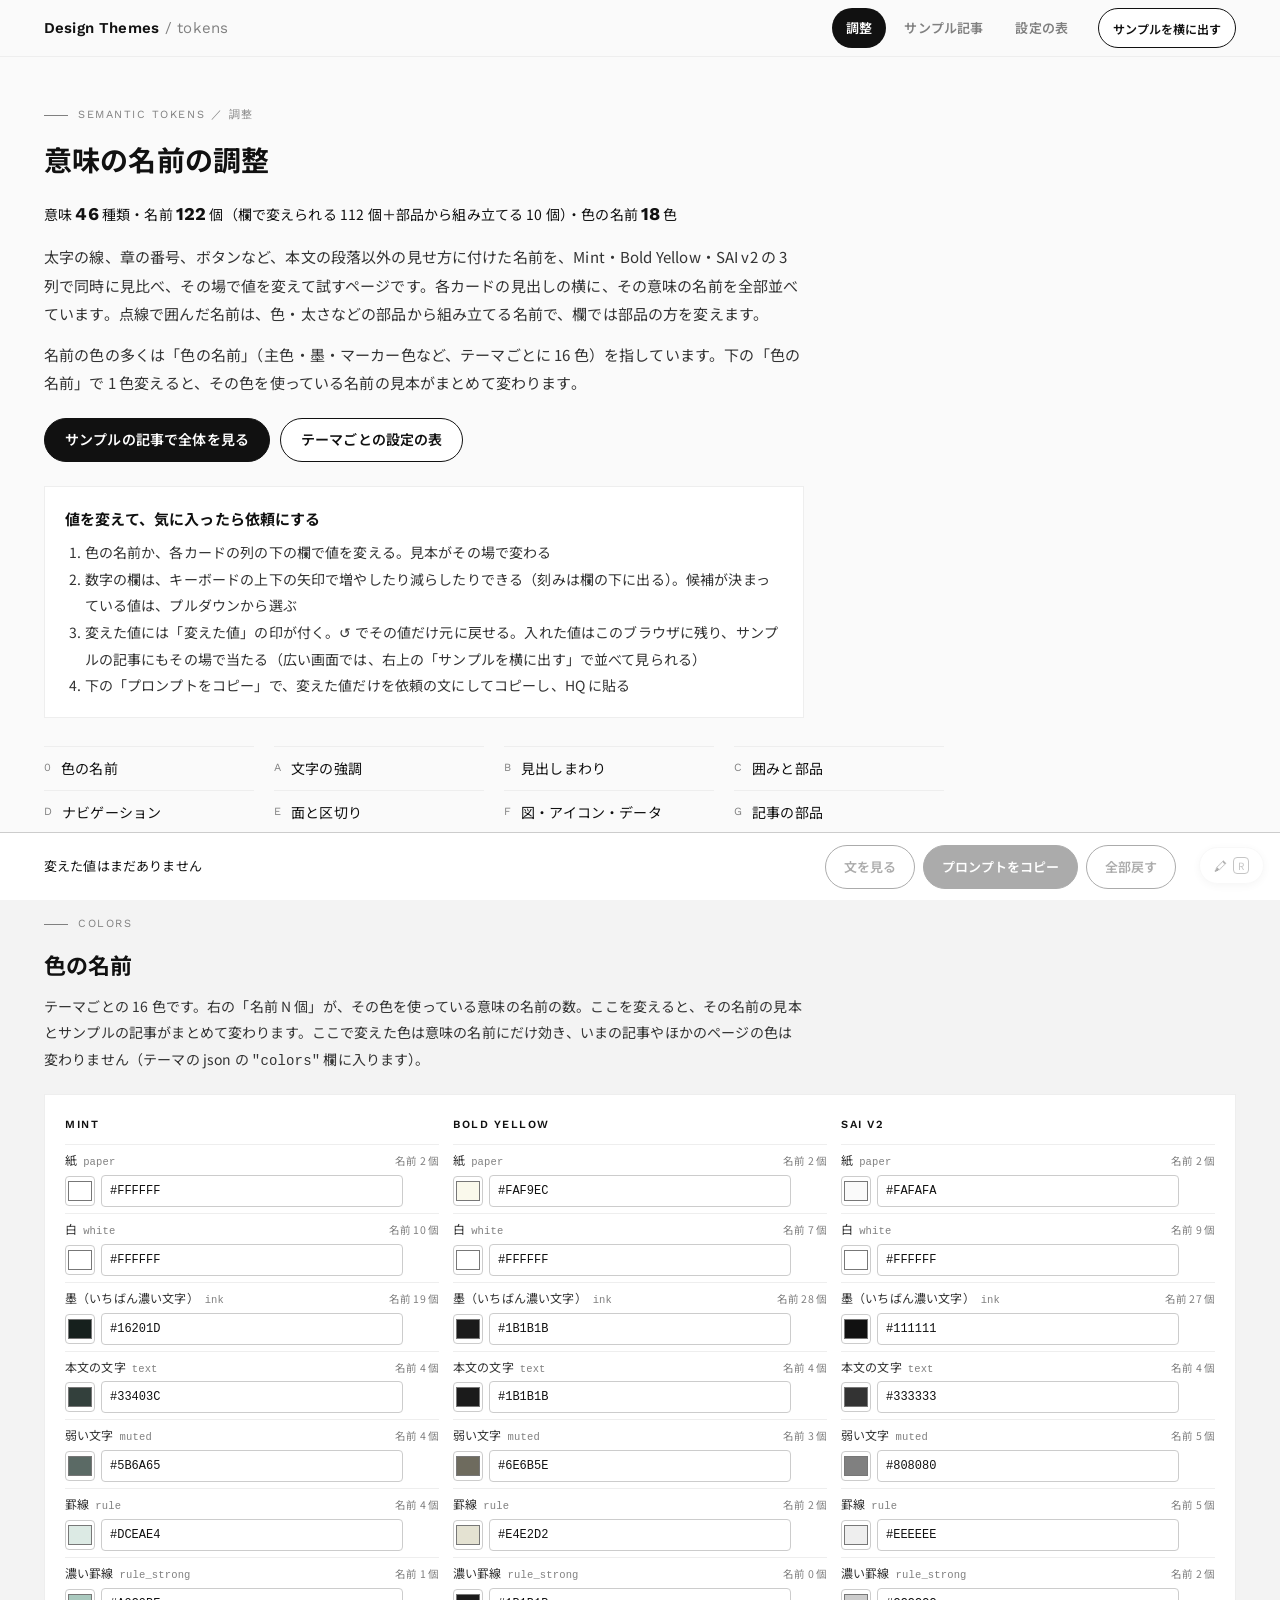
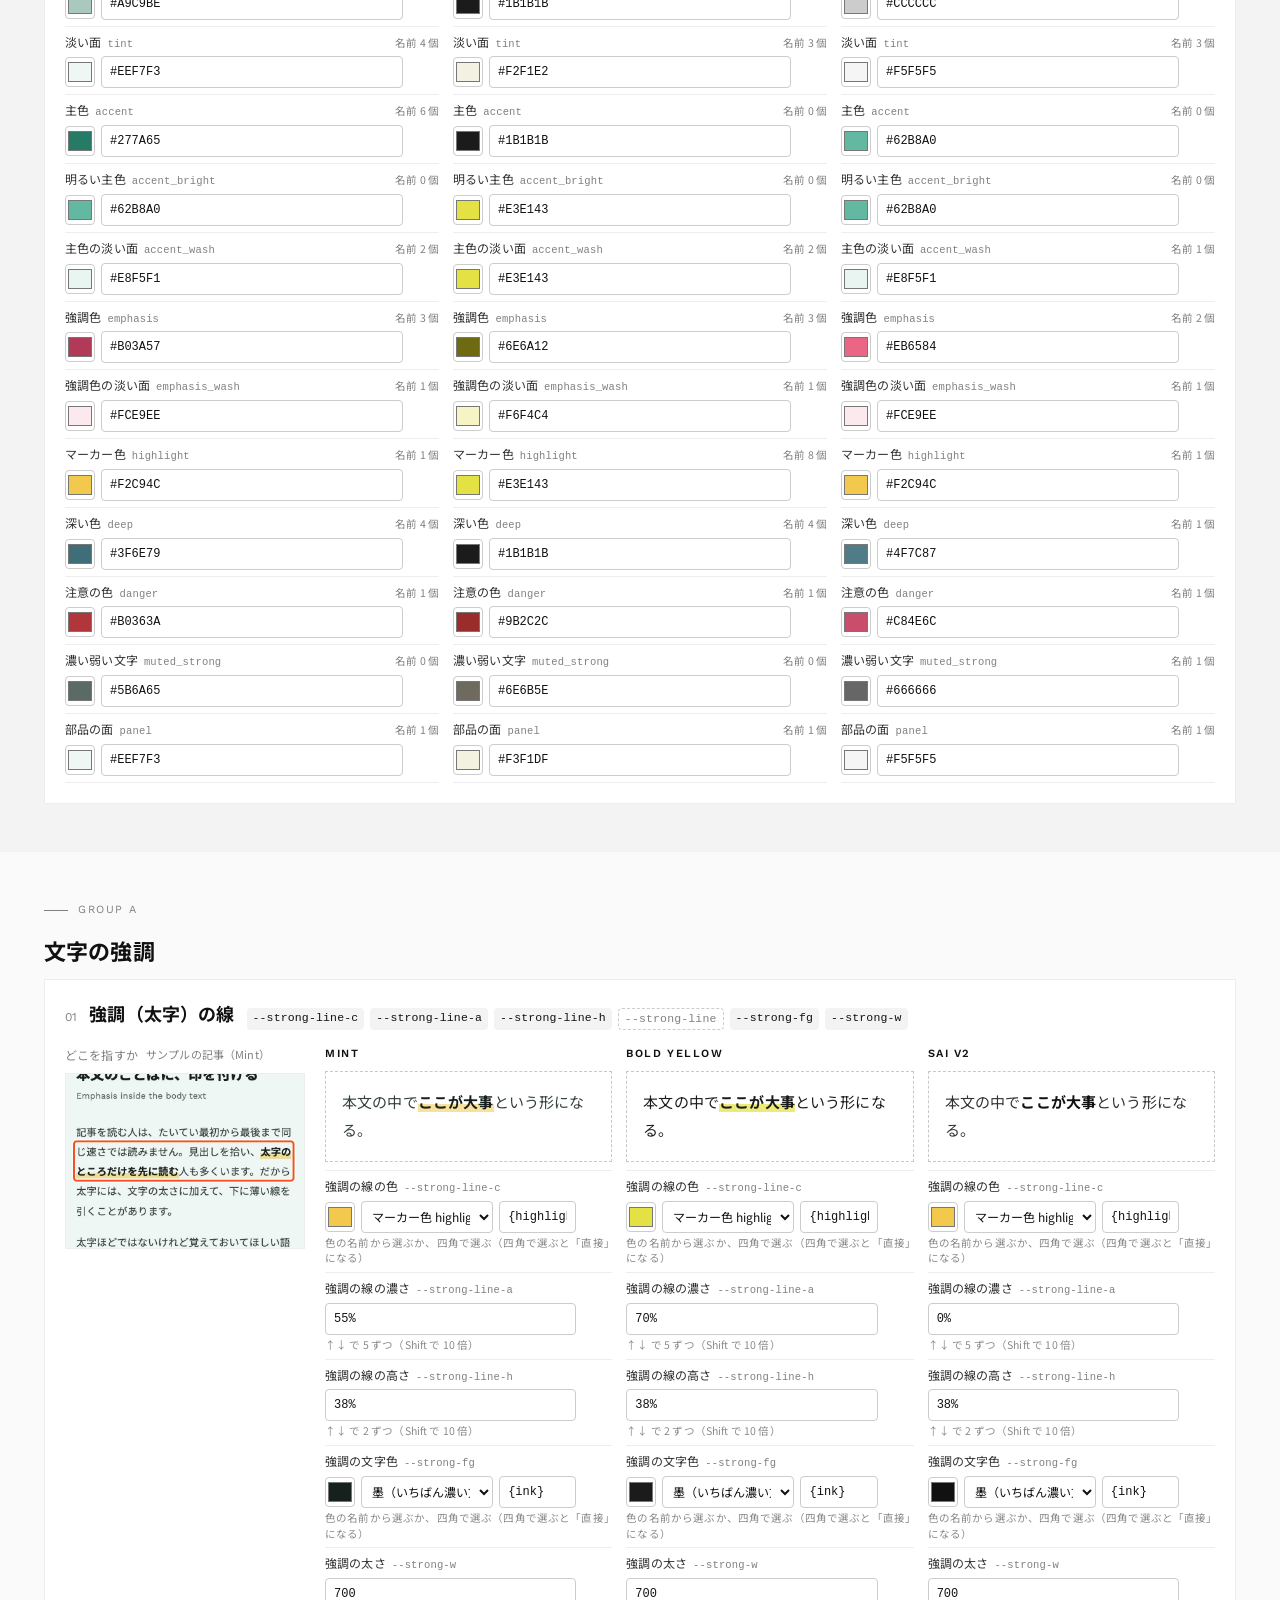
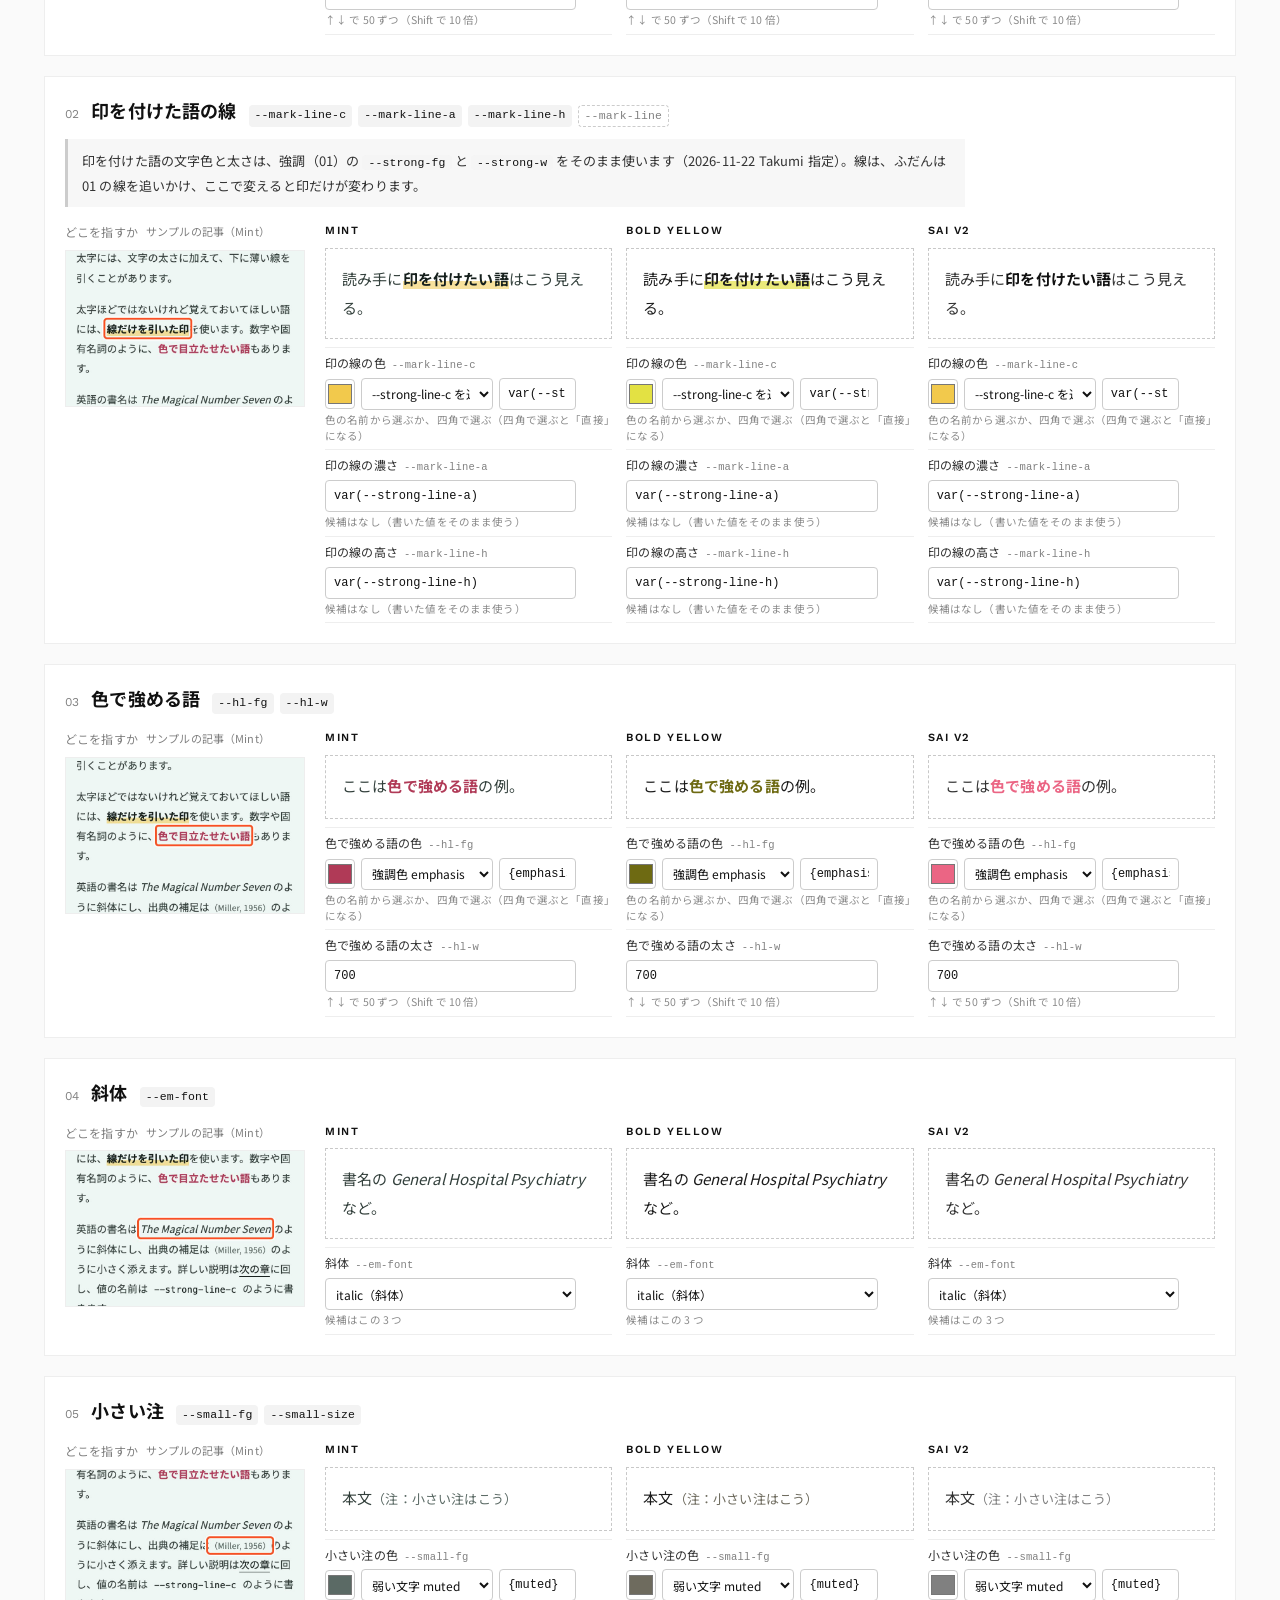
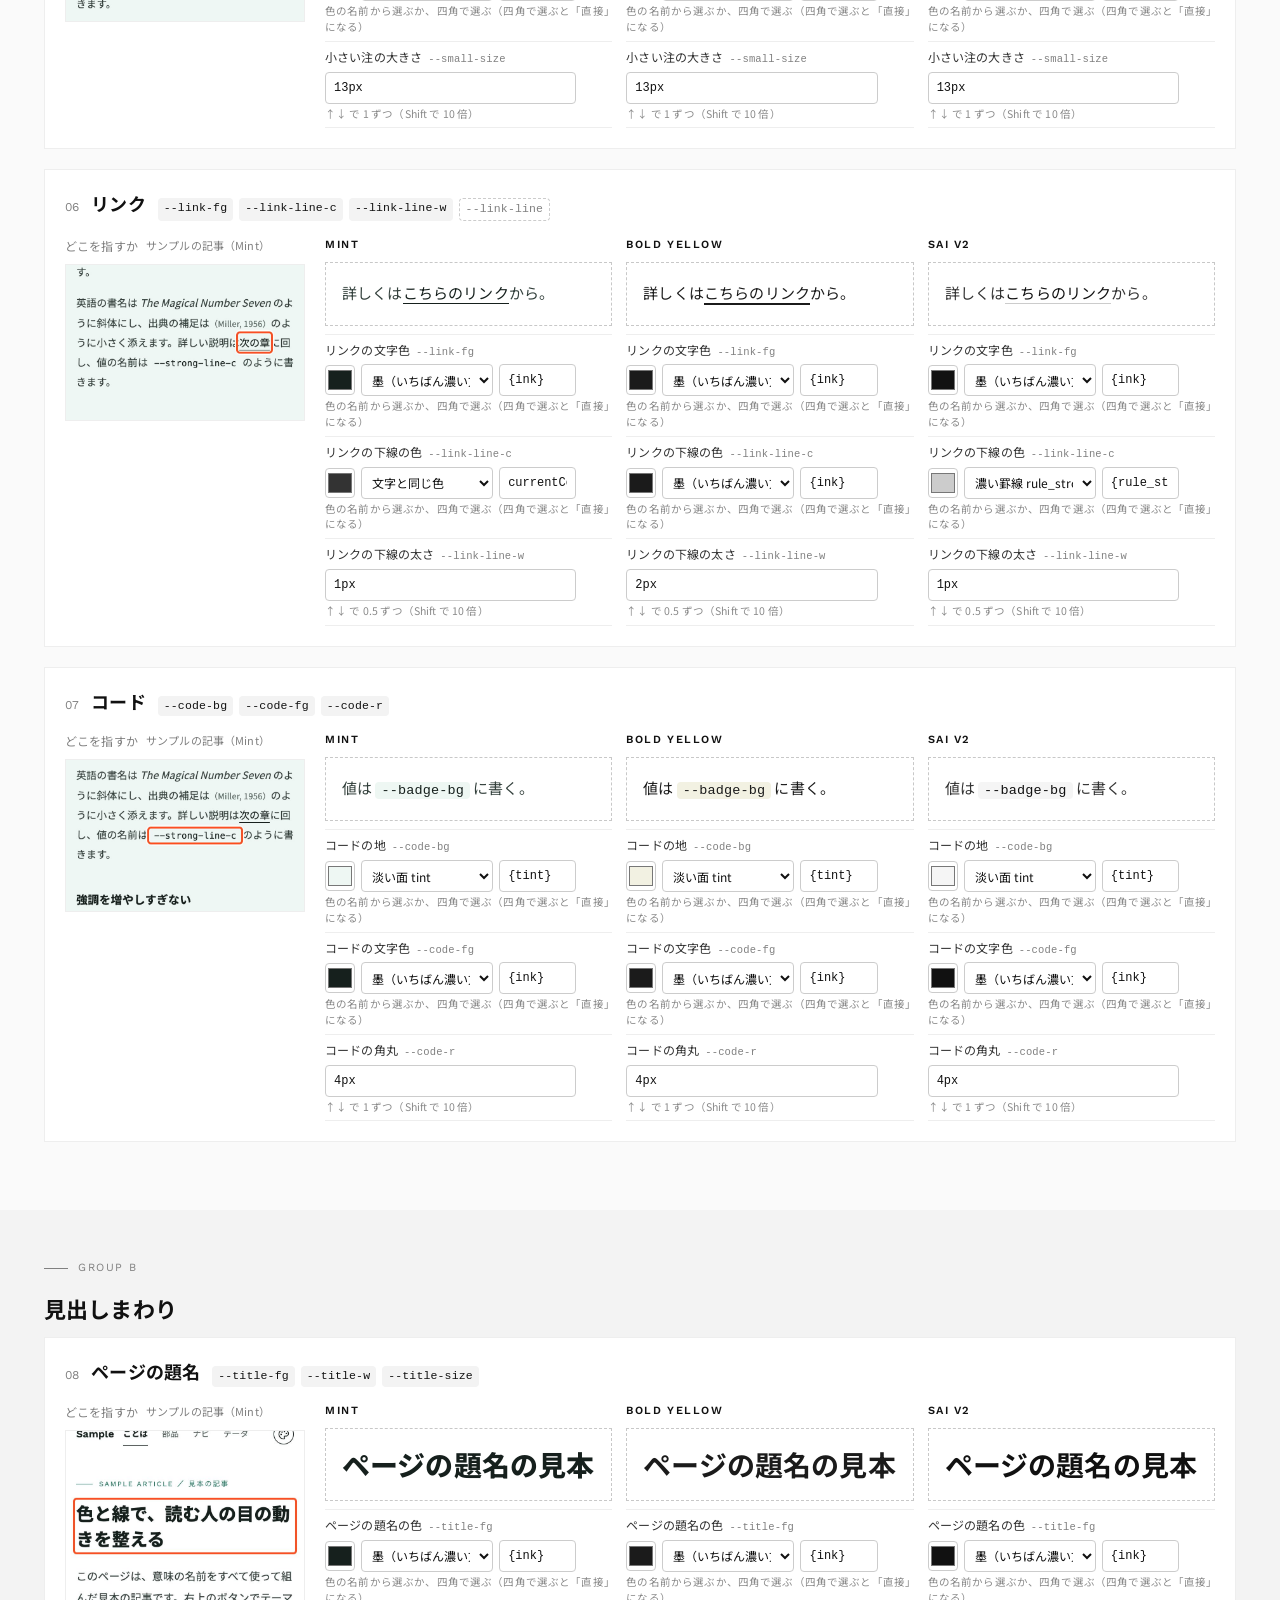
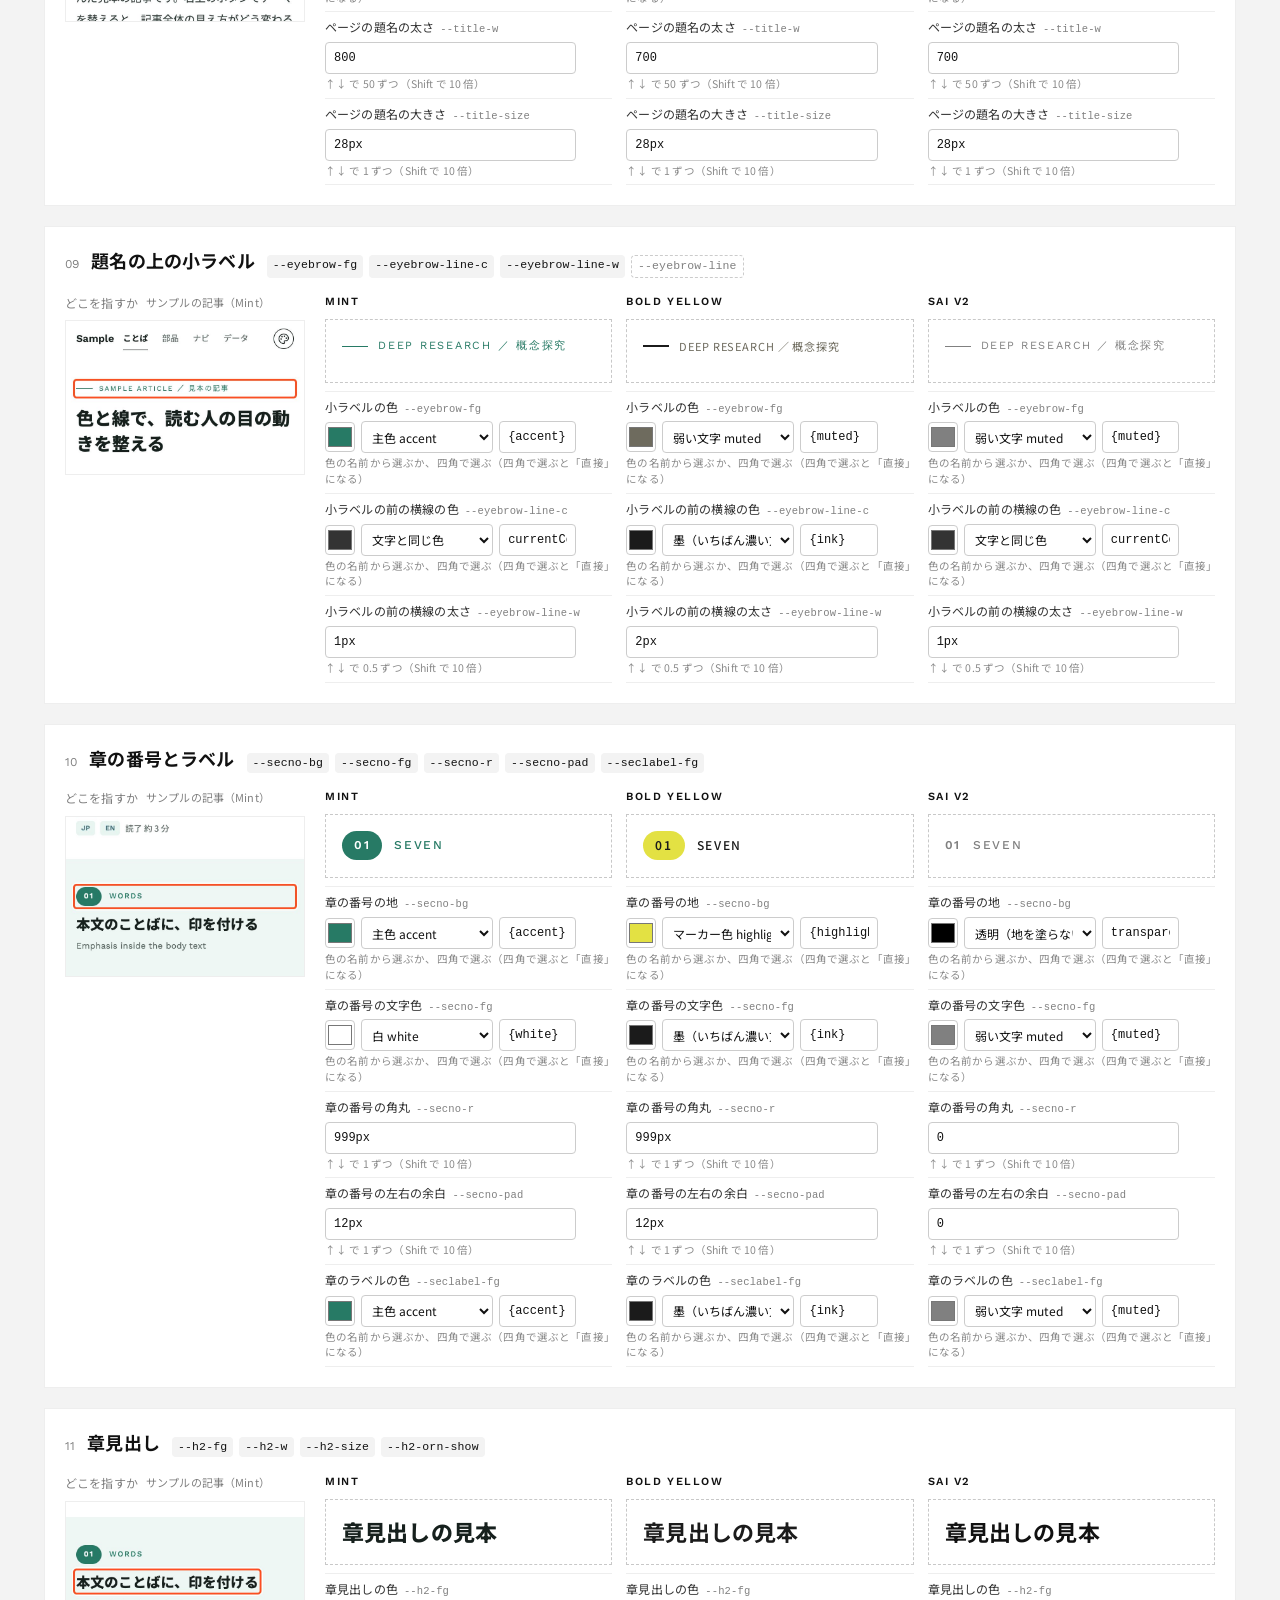
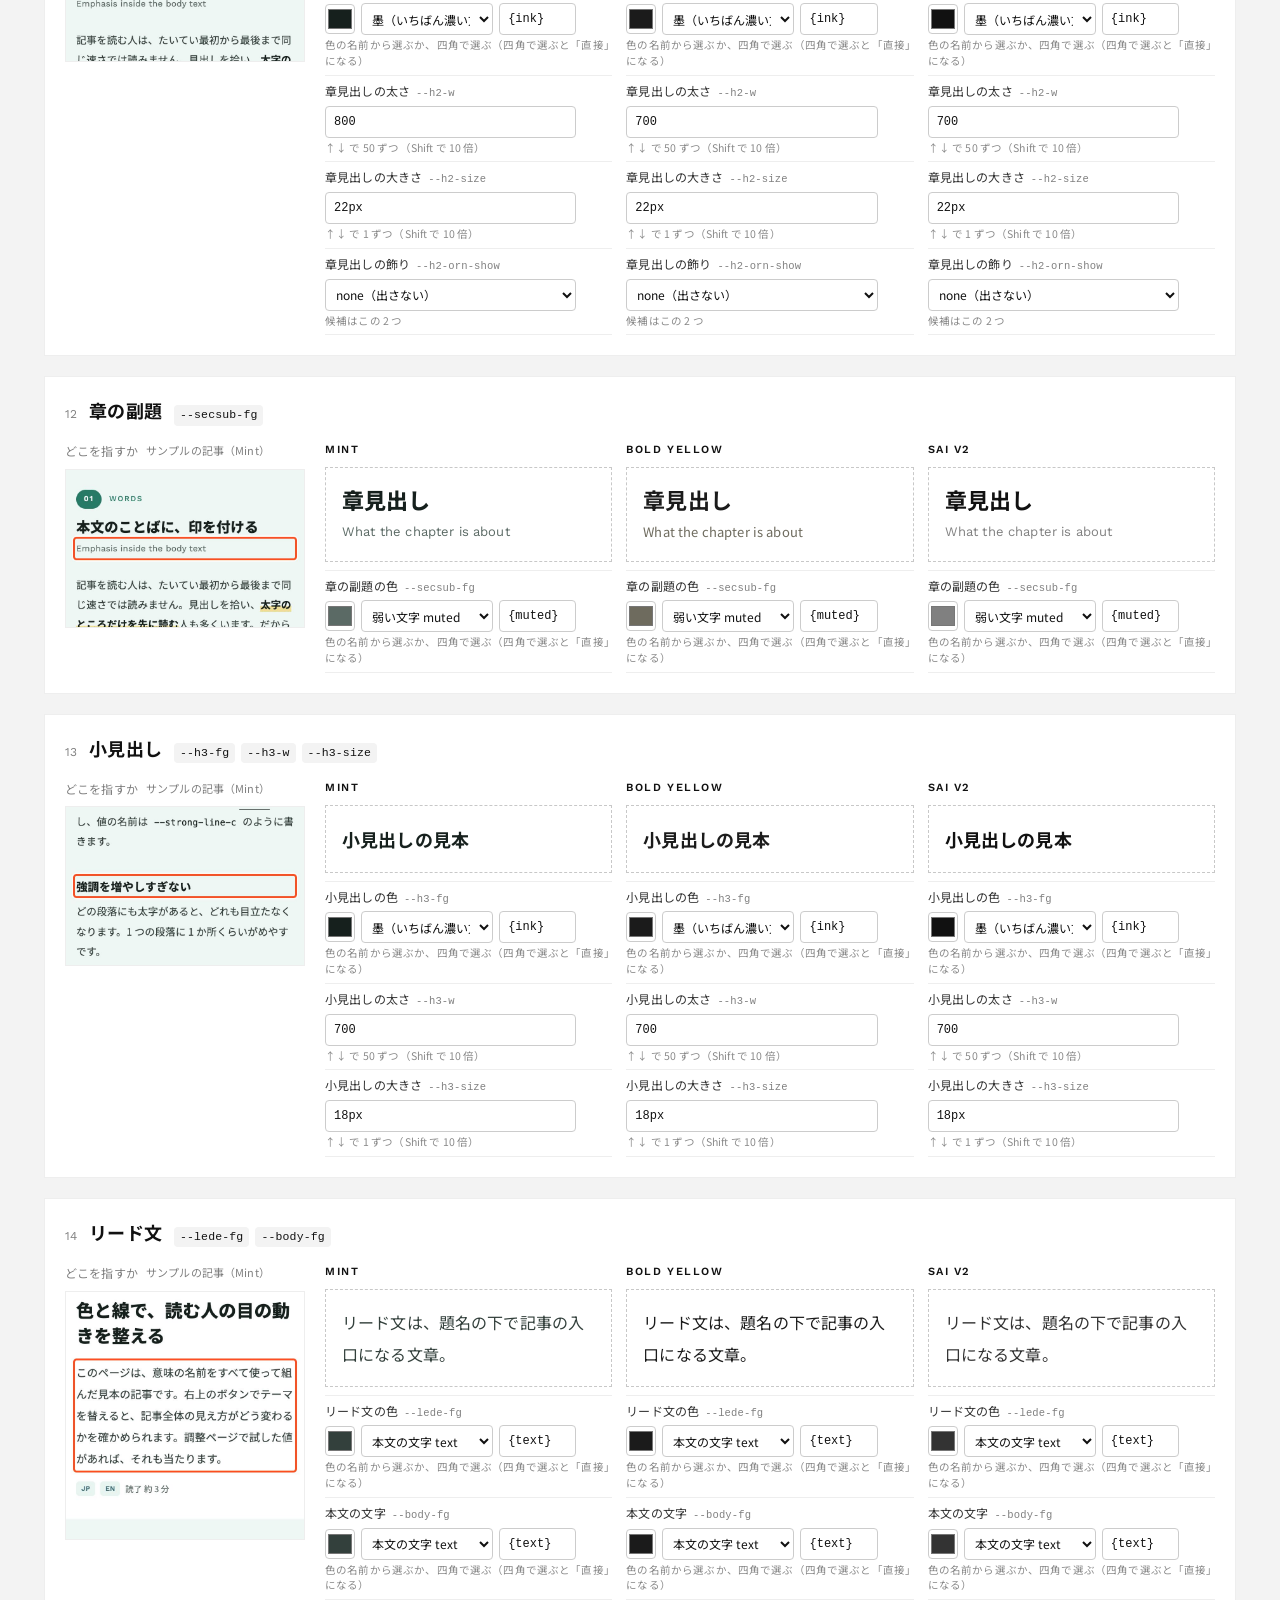
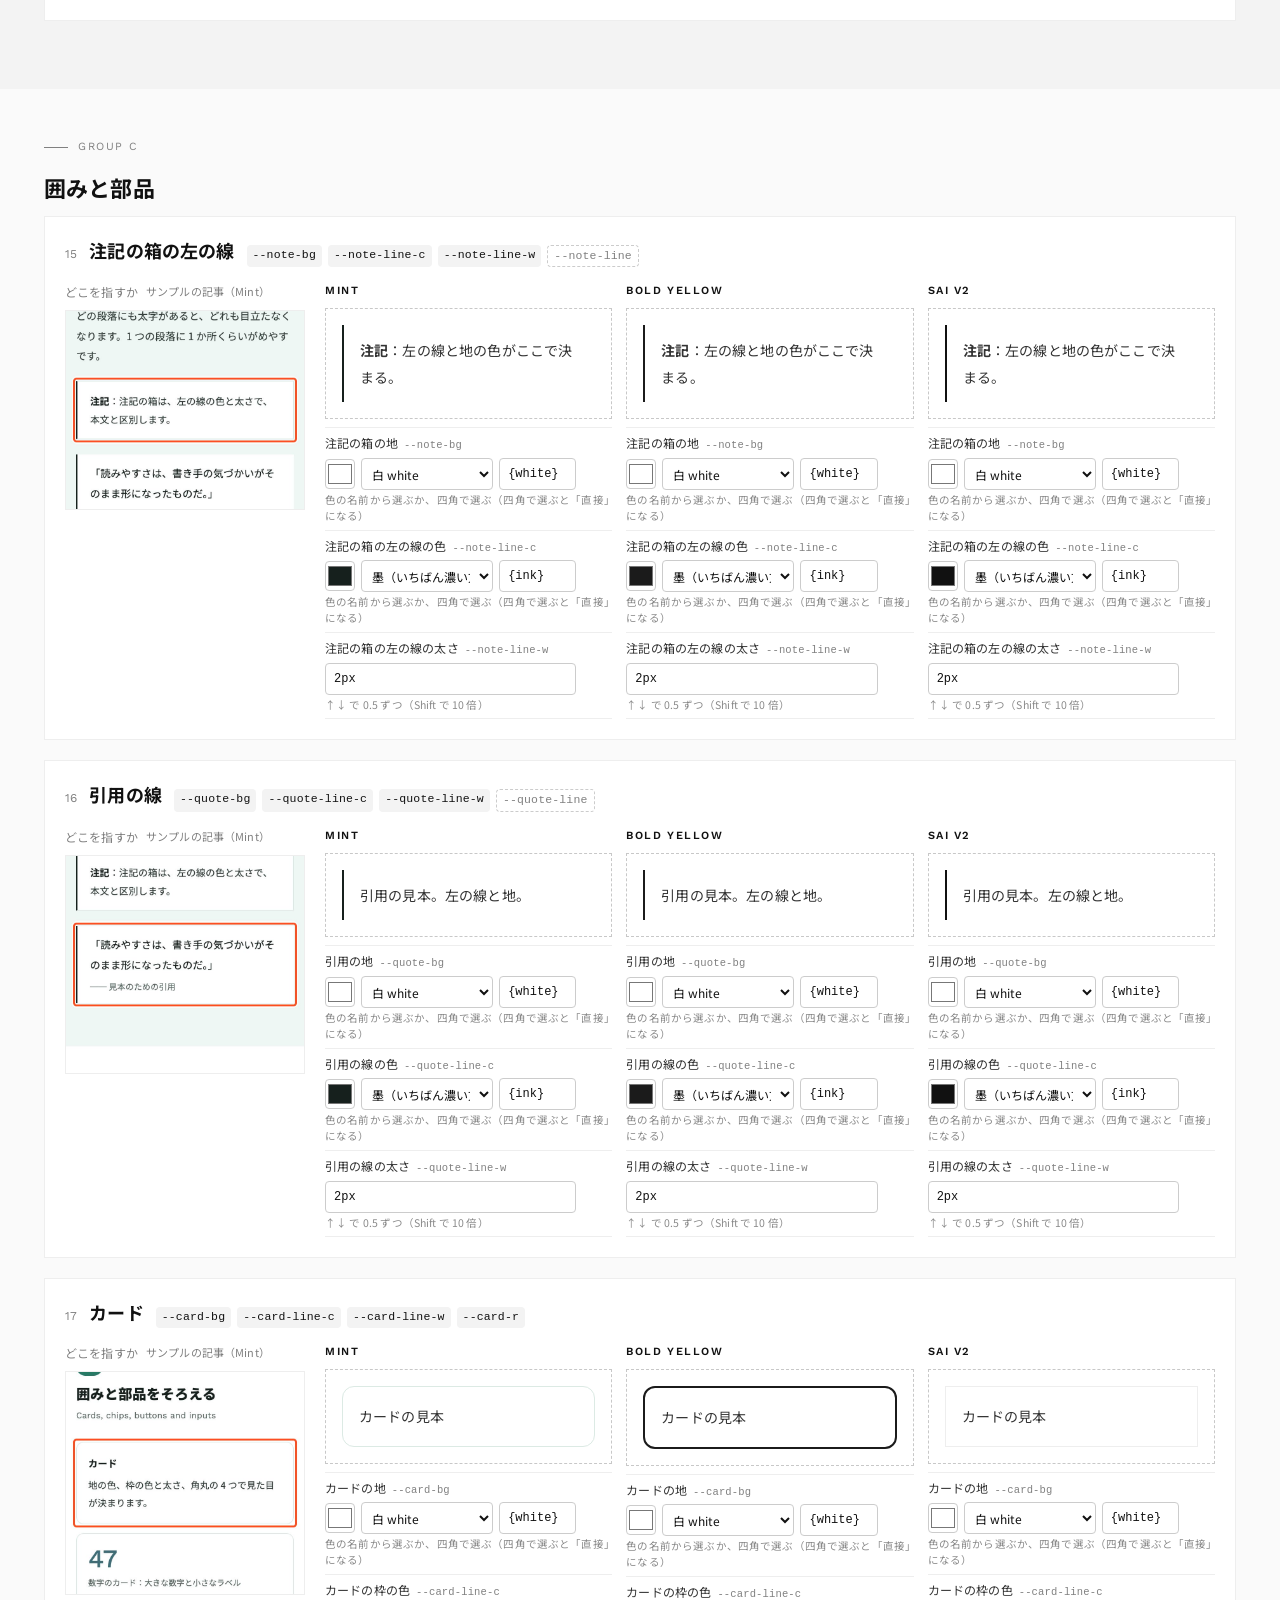
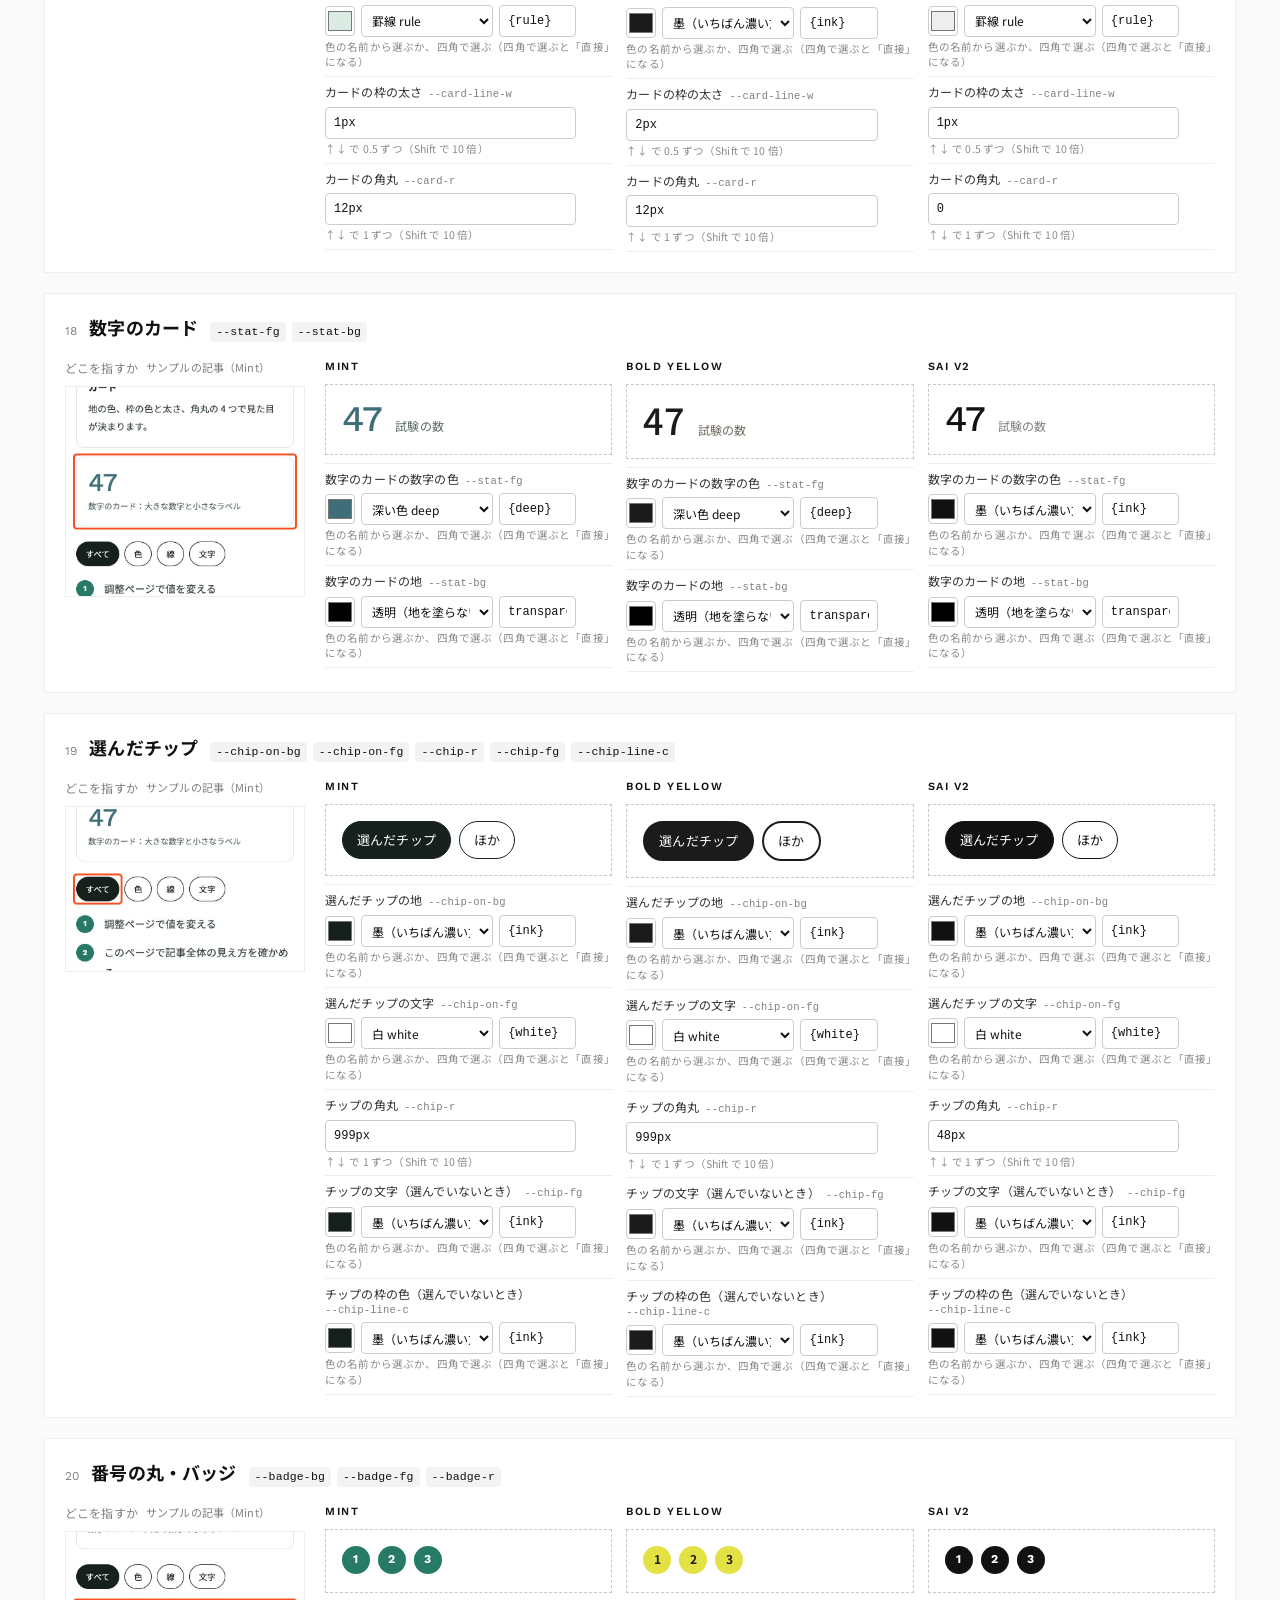
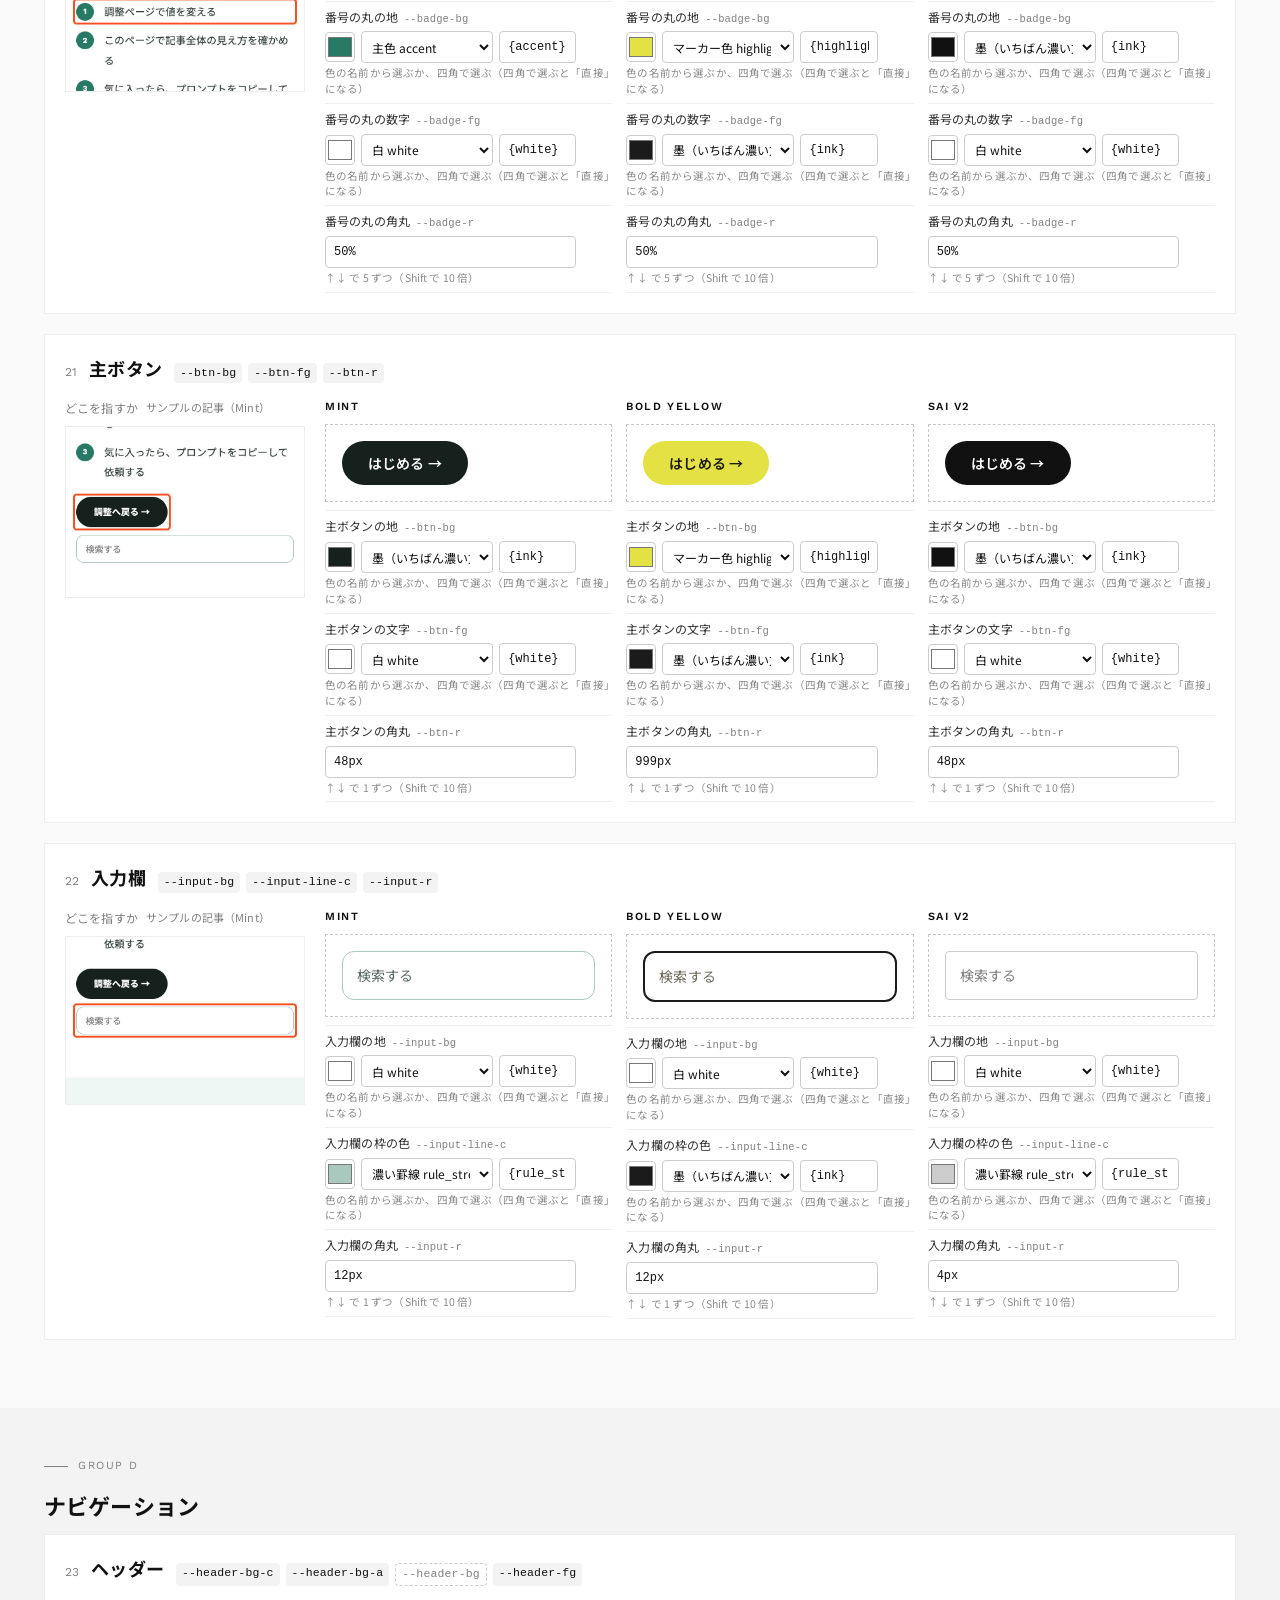
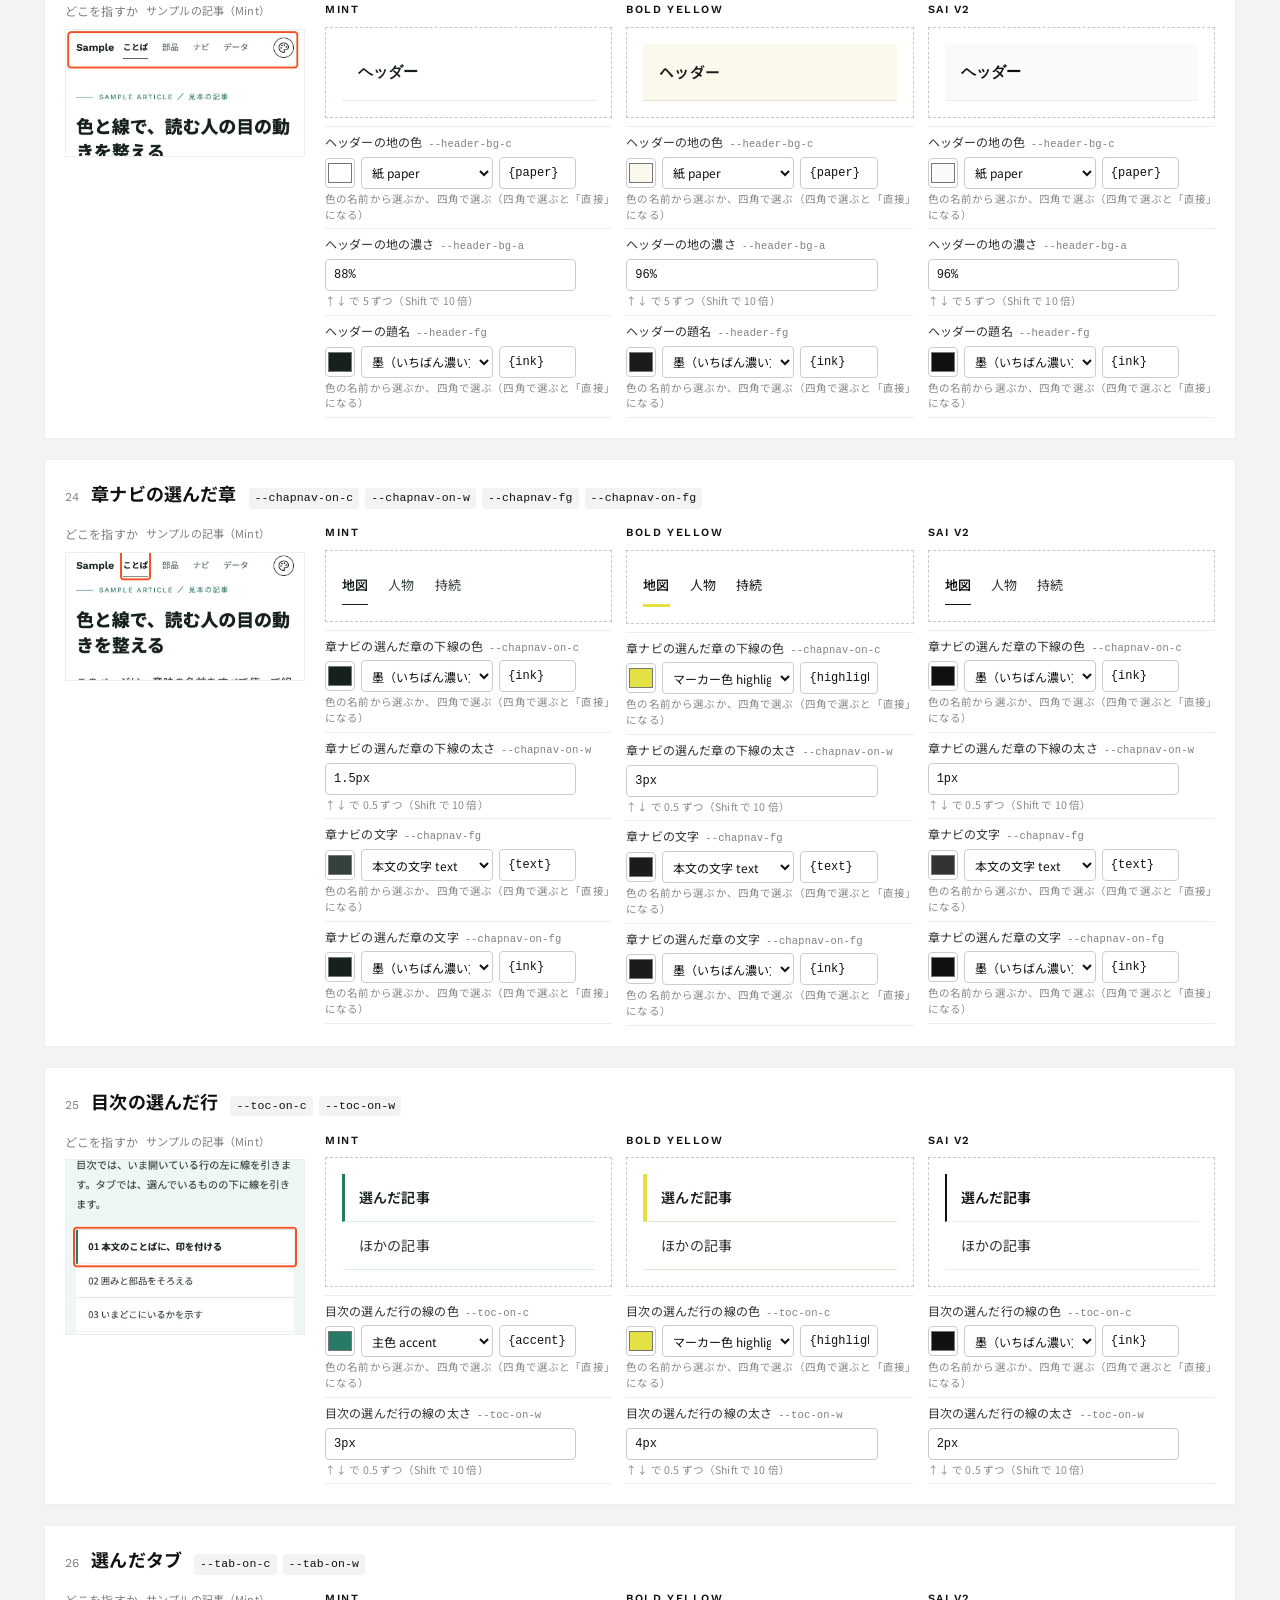
==== commit 961ba74a: "トップから調整ページなどへ行けるようにし、v2 の上書きで固定されていた部品の名前を足す トップに「このサイトのページ」（調整・サンプルの記事・設定の表・研究記事の見比べ）を足した。 意味の名前に、本" ====
--- a/tokens/index.html
+++ b/tokens/index.html
@@ -255,6 +255,7 @@
     --h3-w: 700;
     --h3-size: 18px;
     --lede-fg: var(--pal-text);
+    --body-fg: var(--pal-text);
     --note-bg: var(--pal-white);
     --note-line-c: var(--pal-ink);
     --note-line-w: 2px;
@@ -272,6 +273,8 @@
     --chip-on-bg: var(--pal-ink);
     --chip-on-fg: var(--pal-white);
     --chip-r: 999px;
+    --chip-fg: var(--pal-ink);
+    --chip-line-c: var(--pal-ink);
     --badge-bg: var(--pal-accent);
     --badge-fg: var(--pal-white);
     --badge-r: 50%;
@@ -284,8 +287,11 @@
     --header-bg-c: var(--pal-paper);
     --header-bg-a: 88%;
     --header-bg: color-mix(in srgb, var(--header-bg-c) var(--header-bg-a), transparent);
+    --header-fg: var(--pal-ink);
     --chapnav-on-c: var(--pal-ink);
     --chapnav-on-w: 1.5px;
+    --chapnav-fg: var(--pal-text);
+    --chapnav-on-fg: var(--pal-ink);
     --toc-on-c: var(--pal-accent);
     --toc-on-w: 3px;
     --tab-on-c: var(--pal-ink);
@@ -326,6 +332,8 @@
     --note-alt-bg: var(--pal-emphasis-wash);
     --note-alt-fg: var(--pal-emphasis);
     --note-alt-line-c: var(--pal-emphasis);
+    --part-head-fg: var(--pal-ink);
+    --part-line-c: var(--pal-ink);
   }
   .col-bold {
     --paper: #FAF9EC;
@@ -408,6 +416,7 @@
     --h3-w: 700;
     --h3-size: 18px;
     --lede-fg: var(--pal-text);
+    --body-fg: var(--pal-text);
     --note-bg: var(--pal-white);
     --note-line-c: var(--pal-ink);
     --note-line-w: 2px;
@@ -425,6 +434,8 @@
     --chip-on-bg: var(--pal-ink);
     --chip-on-fg: var(--pal-white);
     --chip-r: 999px;
+    --chip-fg: var(--pal-ink);
+    --chip-line-c: var(--pal-ink);
     --badge-bg: var(--pal-highlight);
     --badge-fg: var(--pal-ink);
     --badge-r: 50%;
@@ -437,8 +448,11 @@
     --header-bg-c: var(--pal-paper);
     --header-bg-a: 96%;
     --header-bg: color-mix(in srgb, var(--header-bg-c) var(--header-bg-a), transparent);
+    --header-fg: var(--pal-ink);
     --chapnav-on-c: var(--pal-highlight);
     --chapnav-on-w: 3px;
+    --chapnav-fg: var(--pal-text);
+    --chapnav-on-fg: var(--pal-ink);
     --toc-on-c: var(--pal-highlight);
     --toc-on-w: 4px;
     --tab-on-c: var(--pal-highlight);
@@ -479,6 +493,8 @@
     --note-alt-bg: var(--pal-emphasis-wash);
     --note-alt-fg: var(--pal-emphasis);
     --note-alt-line-c: var(--pal-emphasis);
+    --part-head-fg: var(--pal-ink);
+    --part-line-c: var(--pal-ink);
   }
   .col-sai {
     --paper: #FAFAFA;
@@ -560,6 +576,7 @@
     --h3-w: 700;
     --h3-size: 18px;
     --lede-fg: var(--pal-text);
+    --body-fg: var(--pal-text);
     --note-bg: var(--pal-white);
     --note-line-c: var(--pal-ink);
     --note-line-w: 2px;
@@ -577,6 +594,8 @@
     --chip-on-bg: var(--pal-ink);
     --chip-on-fg: var(--pal-white);
     --chip-r: 48px;
+    --chip-fg: var(--pal-ink);
+    --chip-line-c: var(--pal-ink);
     --badge-bg: var(--pal-ink);
     --badge-fg: var(--pal-white);
     --badge-r: 50%;
@@ -589,8 +608,11 @@
     --header-bg-c: var(--pal-paper);
     --header-bg-a: 96%;
     --header-bg: color-mix(in srgb, var(--header-bg-c) var(--header-bg-a), transparent);
+    --header-fg: var(--pal-ink);
     --chapnav-on-c: var(--pal-ink);
     --chapnav-on-w: 1px;
+    --chapnav-fg: var(--pal-text);
+    --chapnav-on-fg: var(--pal-ink);
     --toc-on-c: var(--pal-ink);
     --toc-on-w: 2px;
     --tab-on-c: var(--pal-ink);
@@ -631,12 +653,14 @@
     --note-alt-bg: var(--pal-emphasis-wash);
     --note-alt-fg: var(--pal-ink);
     --note-alt-line-c: var(--pal-emphasis);
+    --part-head-fg: var(--pal-ink);
+    --part-line-c: var(--pal-ink);
   }
 
   /* 見本 */
 
   .sp { margin: 0; padding: 16px; border: 1px dashed #C8C8C8; background: #FFFFFF; border-radius: 0; min-height: 64px; overflow: hidden; }
-  .sp-p { margin: 0; font-size: 15px; line-height: 1.9; color: var(--text); }
+  .sp-p { margin: 0; font-size: 15px; line-height: 1.9; color: var(--body-fg); }
   .sp-strong { color: var(--strong-fg); font-weight: var(--strong-w); background: var(--strong-line); }
   .sp-mark { color: var(--strong-fg); font-weight: var(--strong-w); background: var(--mark-line); }
   .sp-hl { color: var(--hl-fg); font-weight: var(--hl-w); }
@@ -663,15 +687,15 @@
   .sp-stat-n { font-family: var(--en); font-size: 36px; font-weight: 500; color: var(--stat-fg); line-height: 1; }
   .sp-stat-l { font-size: 12px; color: var(--muted); }
   .sp-chips, .sp-badges { display: flex; gap: 8px; flex-wrap: wrap; }
-  .sp-chip { font-size: 13px; padding: 6px 14px; border-radius: var(--chip-r); border: var(--bw) solid var(--ink); color: var(--ink); }
+  .sp-chip { font-size: 13px; padding: 6px 14px; border-radius: var(--chip-r); border: var(--bw) solid var(--chip-line-c); color: var(--chip-fg); }
   .sp-chip-on { background: var(--chip-on-bg); color: var(--chip-on-fg); border-color: var(--chip-on-bg); }
   .sp-badge { width: 28px; height: 28px; border-radius: var(--badge-r); display: inline-flex; align-items: center; justify-content: center; background: var(--badge-bg); color: var(--badge-fg); font-family: var(--en); font-size: 12px; font-weight: 700; }
   .sp-btn { display: inline-flex; align-items: center; min-height: 44px; padding: 0 26px; background: var(--btn-bg); color: var(--btn-fg); border-radius: var(--btn-r); font-size: 14px; font-weight: 600; }
   .sp-input { display: block; padding: 10px 14px; background: var(--input-bg); border: var(--bw) solid var(--input-line-c); border-radius: var(--input-r); color: var(--muted); font-size: 14px; }
-  .sp-header { padding: 14px 16px; background: var(--header-bg); border-bottom: 1px solid var(--rule); font-family: var(--en); font-weight: 600; color: var(--ink); }
-  .sp-nav { display: flex; gap: 20px; font-size: 13px; color: var(--muted); }
+  .sp-header { padding: 14px 16px; background: var(--header-bg); border-bottom: 1px solid var(--rule); font-family: var(--en); font-weight: 600; color: var(--header-fg); }
+  .sp-nav { display: flex; gap: 20px; font-size: 13px; color: var(--chapnav-fg); }
   .sp-nav span { padding: 6px 0; }
-  .sp-chapnav .on { color: var(--ink); font-weight: 600; border-bottom: var(--chapnav-on-w) solid var(--chapnav-on-c); }
+  .sp-chapnav .on { color: var(--chapnav-on-fg); font-weight: 600; border-bottom: var(--chapnav-on-w) solid var(--chapnav-on-c); }
   .sp-tab .on { color: var(--ink); font-weight: 600; border-bottom: var(--tab-on-w) solid var(--tab-on-c); }
   .sp-toc-row { padding: 10px 14px; font-size: 14px; border-left: var(--toc-on-w) solid transparent; background: var(--white); border-bottom: 1px solid var(--rule); }
   .sp-toc-row.on { border-left-color: var(--toc-on-c); font-weight: 600; color: var(--ink); }
@@ -711,6 +735,8 @@
   .sp-ppanel { margin-top: 10px; padding: 10px 14px; background: var(--part-panel-bg); font-size: 13px; }
   .sp-alert { margin: 0; font-size: 12px; font-weight: 700; letter-spacing: .08em; color: var(--alert-fg); }
   .sp-alt { padding: 12px 16px; background: var(--note-alt-bg); border-left: 3px solid var(--note-alt-line-c); color: var(--note-alt-fg); font-size: 14px; }
+  .sp-pthead { margin: 0 0 4px; font-size: 14px; font-weight: 700; color: var(--part-head-fg); }
+  .sp-pline { margin-top: 10px; padding-top: 8px; border-top: 1px solid var(--part-line-c); font-size: 12px; color: var(--muted); }
   @keyframes sp-rise { from { opacity: .2; transform: translateY(8px); } to { opacity: 1; transform: none; } }
 
 </style>
@@ -734,7 +760,7 @@
     <div class="wrap">
       <p class="eyebrow">Semantic tokens ／ 調整</p>
       <h1>意味の名前の調整</h1>
-      <p class="counts">意味 <b>45</b> 種類・名前 <b>114</b> 個（欄で変えられる 104 個＋部品から組み立てる 10 個）・色の名前 <b>18</b> 色</p>
+      <p class="counts">意味 <b>46</b> 種類・名前 <b>122</b> 個（欄で変えられる 112 個＋部品から組み立てる 10 個）・色の名前 <b>18</b> 色</p>
       <p class="lede">太字の線、章の番号、ボタンなど、本文の段落以外の見せ方に付けた名前を、Mint・Bold Yellow・SAI v2 の 3 列で同時に見比べ、その場で値を変えて試すページです。各カードの見出しの横に、その意味の名前を全部並べています。点線で囲んだ名前は、色・太さなどの部品から組み立てる名前で、欄では部品の方を変えます。</p>
       <p class="lede">名前の色の多くは「色の名前」（主色・墨・マーカー色など、テーマごとに 16 色）を指しています。下の「色の名前」で 1 色変えると、その色を使っている名前の見本がまとめて変わります。</p>
       <div class="links">
@@ -759,7 +785,7 @@
       <p class="eyebrow">Colors</p>
       <h2>色の名前</h2>
       <p class="grp-lede">テーマごとの 16 色です。右の「名前 N 個」が、その色を使っている意味の名前の数。ここを変えると、その名前の見本とサンプルの記事がまとめて変わります。ここで変えた色は意味の名前にだけ効き、いまの記事やほかのページの色は変わりません（テーマの json の <code>"colors"</code> 欄に入ります）。</p>
-      <div class="pal"><p class="swipe">横にスワイプすると、3 テーマを見比べられます</p><div class="cols"><section class="col col-mint" aria-label="Mint の色の名前"><p class="col-h">Mint</p><div class="fs"><div class="f f-pal" id="c-paper-mint" data-key="paper" data-theme="mint" data-orig="#FFFFFF"><label class="f-k" for="ic-paper-mint">紙<code>paper</code><span class="uses">名前 2 個</span></label><div class="f-in"><input type="color" class="pick" value="#FFFFFF" aria-label="紙を選ぶ"><input type="text" class="txt" id="ic-paper-mint" value="#FFFFFF" spellcheck="false" autocomplete="off"><button type="button" class="undo" title="元の値に戻す" aria-label="元の値に戻す">↺</button></div></div><div class="f f-pal" id="c-white-mint" data-key="white" data-theme="mint" data-orig="#FFFFFF"><label class="f-k" for="ic-white-mint">白<code>white</code><span class="uses">名前 10 個</span></label><div class="f-in"><input type="color" class="pick" value="#FFFFFF" aria-label="白を選ぶ"><input type="text" class="txt" id="ic-white-mint" value="#FFFFFF" spellcheck="false" autocomplete="off"><button type="button" class="undo" title="元の値に戻す" aria-label="元の値に戻す">↺</button></div></div><div class="f f-pal" id="c-ink-mint" data-key="ink" data-theme="mint" data-orig="#16201D"><label class="f-k" for="ic-ink-mint">墨（いちばん濃い文字）<code>ink</code><span class="uses">名前 13 個</span></label><div class="f-in"><input type="color" class="pick" value="#16201D" aria-label="墨（いちばん濃い文字）を選ぶ"><input type="text" class="txt" id="ic-ink-mint" value="#16201D" spellcheck="false" autocomplete="off"><button type="button" class="undo" title="元の値に戻す" aria-label="元の値に戻す">↺</button></div></div><div class="f f-pal" id="c-text-mint" data-key="text" data-theme="mint" data-orig="#33403C"><label class="f-k" for="ic-text-mint">本文の文字<code>text</code><span class="uses">名前 2 個</span></label><div class="f-in"><input type="color" class="pick" value="#33403C" aria-label="本文の文字を選ぶ"><input type="text" class="txt" id="ic-text-mint" value="#33403C" spellcheck="false" autocomplete="off"><button type="button" class="undo" title="元の値に戻す" aria-label="元の値に戻す">↺</button></div></div><div class="f f-pal" id="c-muted-mint" data-key="muted" data-theme="mint" data-orig="#5B6A65"><label class="f-k" for="ic-muted-mint">弱い文字<code>muted</code><span class="uses">名前 4 個</span></label><div class="f-in"><input type="color" class="pick" value="#5B6A65" aria-label="弱い文字を選ぶ"><input type="text" class="txt" id="ic-muted-mint" value="#5B6A65" spellcheck="false" autocomplete="off"><button type="button" class="undo" title="元の値に戻す" aria-label="元の値に戻す">↺</button></div></div><div class="f f-pal" id="c-rule-mint" data-key="rule" data-theme="mint" data-orig="#DCEAE4"><label class="f-k" for="ic-rule-mint">罫線<code>rule</code><span class="uses">名前 4 個</span></label><div class="f-in"><input type="color" class="pick" value="#DCEAE4" aria-label="罫線を選ぶ"><input type="text" class="txt" id="ic-rule-mint" value="#DCEAE4" spellcheck="false" autocomplete="off"><button type="button" class="undo" title="元の値に戻す" aria-label="元の値に戻す">↺</button></div></div><div class="f f-pal" id="c-rule_strong-mint" data-key="rule_strong" data-theme="mint" data-orig="#A9C9BE"><label class="f-k" for="ic-rule_strong-mint">濃い罫線<code>rule_strong</code><span class="uses">名前 1 個</span></label><div class="f-in"><input type="color" class="pick" value="#A9C9BE" aria-label="濃い罫線を選ぶ"><input type="text" class="txt" id="ic-rule_strong-mint" value="#A9C9BE" spellcheck="false" autocomplete="off"><button type="button" class="undo" title="元の値に戻す" aria-label="元の値に戻す">↺</button></div></div><div class="f f-pal" id="c-tint-mint" data-key="tint" data-theme="mint" data-orig="#EEF7F3"><label class="f-k" for="ic-tint-mint">淡い面<code>tint</code><span class="uses">名前 4 個</span></label><div class="f-in"><input type="color" class="pick" value="#EEF7F3" aria-label="淡い面を選ぶ"><input type="text" class="txt" id="ic-tint-mint" value="#EEF7F3" spellcheck="false" autocomplete="off"><button type="button" class="undo" title="元の値に戻す" aria-label="元の値に戻す">↺</button></div></div><div class="f f-pal" id="c-accent-mint" data-key="accent" data-theme="mint" data-orig="#277A65"><label class="f-k" for="ic-accent-mint">主色<code>accent</code><span class="uses">名前 6 個</span></label><div class="f-in"><input type="color" class="pick" value="#277A65" aria-label="主色を選ぶ"><input type="text" class="txt" id="ic-accent-mint" value="#277A65" spellcheck="false" autocomplete="off"><button type="button" class="undo" title="元の値に戻す" aria-label="元の値に戻す">↺</button></div></div><div class="f f-pal" id="c-accent_bright-mint" data-key="accent_bright" data-theme="mint" data-orig="#62B8A0"><label class="f-k" for="ic-accent_bright-mint">明るい主色<code>accent_bright</code><span class="uses">名前 0 個</span></label><div class="f-in"><input type="color" class="pick" value="#62B8A0" aria-label="明るい主色を選ぶ"><input type="text" class="txt" id="ic-accent_bright-mint" value="#62B8A0" spellcheck="false" autocomplete="off"><button type="button" class="undo" title="元の値に戻す" aria-label="元の値に戻す">↺</button></div></div><div class="f f-pal" id="c-accent_wash-mint" data-key="accent_wash" data-theme="mint" data-orig="#E8F5F1"><label class="f-k" for="ic-accent_wash-mint">主色の淡い面<code>accent_wash</code><span class="uses">名前 2 個</span></label><div class="f-in"><input type="color" class="pick" value="#E8F5F1" aria-label="主色の淡い面を選ぶ"><input type="text" class="txt" id="ic-accent_wash-mint" value="#E8F5F1" spellcheck="false" autocomplete="off"><button type="button" class="undo" title="元の値に戻す" aria-label="元の値に戻す">↺</button></div></div><div class="f f-pal" id="c-emphasis-mint" data-key="emphasis" data-theme="mint" data-orig="#B03A57"><label class="f-k" for="ic-emphasis-mint">強調色<code>emphasis</code><span class="uses">名前 3 個</span></label><div class="f-in"><input type="color" class="pick" value="#B03A57" aria-label="強調色を選ぶ"><input type="text" class="txt" id="ic-emphasis-mint" value="#B03A57" spellcheck="false" autocomplete="off"><button type="button" class="undo" title="元の値に戻す" aria-label="元の値に戻す">↺</button></div></div><div class="f f-pal" id="c-emphasis_wash-mint" data-key="emphasis_wash" data-theme="mint" data-orig="#FCE9EE"><label class="f-k" for="ic-emphasis_wash-mint">強調色の淡い面<code>emphasis_wash</code><span class="uses">名前 1 個</span></label><div class="f-in"><input type="color" class="pick" value="#FCE9EE" aria-label="強調色の淡い面を選ぶ"><input type="text" class="txt" id="ic-emphasis_wash-mint" value="#FCE9EE" spellcheck="false" autocomplete="off"><button type="button" class="undo" title="元の値に戻す" aria-label="元の値に戻す">↺</button></div></div><div class="f f-pal" id="c-highlight-mint" data-key="highlight" data-theme="mint" data-orig="#F2C94C"><label class="f-k" for="ic-highlight-mint">マーカー色<code>highlight</code><span class="uses">名前 1 個</span></label><div class="f-in"><input type="color" class="pick" value="#F2C94C" aria-label="マーカー色を選ぶ"><input type="text" class="txt" id="ic-highlight-mint" value="#F2C94C" spellcheck="false" autocomplete="off"><button type="button" class="undo" title="元の値に戻す" aria-label="元の値に戻す">↺</button></div></div><div class="f f-pal" id="c-deep-mint" data-key="deep" data-theme="mint" data-orig="#3F6E79"><label class="f-k" for="ic-deep-mint">深い色<code>deep</code><span class="uses">名前 4 個</span></label><div class="f-in"><input type="color" class="pick" value="#3F6E79" aria-label="深い色を選ぶ"><input type="text" class="txt" id="ic-deep-mint" value="#3F6E79" spellcheck="false" autocomplete="off"><button type="button" class="undo" title="元の値に戻す" aria-label="元の値に戻す">↺</button></div></div><div class="f f-pal" id="c-danger-mint" data-key="danger" data-theme="mint" data-orig="#B0363A"><label class="f-k" for="ic-danger-mint">注意の色<code>danger</code><span class="uses">名前 1 個</span></label><div class="f-in"><input type="color" class="pick" value="#B0363A" aria-label="注意の色を選ぶ"><input type="text" class="txt" id="ic-danger-mint" value="#B0363A" spellcheck="false" autocomplete="off"><button type="button" class="undo" title="元の値に戻す" aria-label="元の値に戻す">↺</button></div></div><div class="f f-pal" id="c-muted_strong-mint" data-key="muted_strong" data-theme="mint" data-orig="#5B6A65"><label class="f-k" for="ic-muted_strong-mint">濃い弱い文字<code>muted_strong</code><span class="uses">名前 0 個</span></label><div class="f-in"><input type="color" class="pick" value="#5B6A65" aria-label="濃い弱い文字を選ぶ"><input type="text" class="txt" id="ic-muted_strong-mint" value="#5B6A65" spellcheck="false" autocomplete="off"><button type="button" class="undo" title="元の値に戻す" aria-label="元の値に戻す">↺</button></div></div><div class="f f-pal" id="c-panel-mint" data-key="panel" data-theme="mint" data-orig="#EEF7F3"><label class="f-k" for="ic-panel-mint">部品の面<code>panel</code><span class="uses">名前 1 個</span></label><div class="f-in"><input type="color" class="pick" value="#EEF7F3" aria-label="部品の面を選ぶ"><input type="text" class="txt" id="ic-panel-mint" value="#EEF7F3" spellcheck="false" autocomplete="off"><button type="button" class="undo" title="元の値に戻す" aria-label="元の値に戻す">↺</button></div></div></div></section><section class="col col-bold" aria-label="Bold Yellow の色の名前"><p class="col-h">Bold Yellow</p><div class="fs"><div class="f f-pal" id="c-paper-bold" data-key="paper" data-theme="bold" data-orig="#FAF9EC"><label class="f-k" for="ic-paper-bold">紙<code>paper</code><span class="uses">名前 2 個</span></label><div class="f-in"><input type="color" class="pick" value="#FAF9EC" aria-label="紙を選ぶ"><input type="text" class="txt" id="ic-paper-bold" value="#FAF9EC" spellcheck="false" autocomplete="off"><button type="button" class="undo" title="元の値に戻す" aria-label="元の値に戻す">↺</button></div></div><div class="f f-pal" id="c-white-bold" data-key="white" data-theme="bold" data-orig="#FFFFFF"><label class="f-k" for="ic-white-bold">白<code>white</code><span class="uses">名前 7 個</span></label><div class="f-in"><input type="color" class="pick" value="#FFFFFF" aria-label="白を選ぶ"><input type="text" class="txt" id="ic-white-bold" value="#FFFFFF" spellcheck="false" autocomplete="off"><button type="button" class="undo" title="元の値に戻す" aria-label="元の値に戻す">↺</button></div></div><div class="f f-pal" id="c-ink-bold" data-key="ink" data-theme="bold" data-orig="#1B1B1B"><label class="f-k" for="ic-ink-bold">墨（いちばん濃い文字）<code>ink</code><span class="uses">名前 22 個</span></label><div class="f-in"><input type="color" class="pick" value="#1B1B1B" aria-label="墨（いちばん濃い文字）を選ぶ"><input type="text" class="txt" id="ic-ink-bold" value="#1B1B1B" spellcheck="false" autocomplete="off"><button type="button" class="undo" title="元の値に戻す" aria-label="元の値に戻す">↺</button></div></div><div class="f f-pal" id="c-text-bold" data-key="text" data-theme="bold" data-orig="#1B1B1B"><label class="f-k" for="ic-text-bold">本文の文字<code>text</code><span class="uses">名前 2 個</span></label><div class="f-in"><input type="color" class="pick" value="#1B1B1B" aria-label="本文の文字を選ぶ"><input type="text" class="txt" id="ic-text-bold" value="#1B1B1B" spellcheck="false" autocomplete="off"><button type="button" class="undo" title="元の値に戻す" aria-label="元の値に戻す">↺</button></div></div><div class="f f-pal" id="c-muted-bold" data-key="muted" data-theme="bold" data-orig="#6E6B5E"><label class="f-k" for="ic-muted-bold">弱い文字<code>muted</code><span class="uses">名前 3 個</span></label><div class="f-in"><input type="color" class="pick" value="#6E6B5E" aria-label="弱い文字を選ぶ"><input type="text" class="txt" id="ic-muted-bold" value="#6E6B5E" spellcheck="false" autocomplete="off"><button type="button" class="undo" title="元の値に戻す" aria-label="元の値に戻す">↺</button></div></div><div class="f f-pal" id="c-rule-bold" data-key="rule" data-theme="bold" data-orig="#E4E2D2"><label class="f-k" for="ic-rule-bold">罫線<code>rule</code><span class="uses">名前 2 個</span></label><div class="f-in"><input type="color" class="pick" value="#E4E2D2" aria-label="罫線を選ぶ"><input type="text" class="txt" id="ic-rule-bold" value="#E4E2D2" spellcheck="false" autocomplete="off"><button type="button" class="undo" title="元の値に戻す" aria-label="元の値に戻す">↺</button></div></div><div class="f f-pal" id="c-rule_strong-bold" data-key="rule_strong" data-theme="bold" data-orig="#1B1B1B"><label class="f-k" for="ic-rule_strong-bold">濃い罫線<code>rule_strong</code><span class="uses">名前 0 個</span></label><div class="f-in"><input type="color" class="pick" value="#1B1B1B" aria-label="濃い罫線を選ぶ"><input type="text" class="txt" id="ic-rule_strong-bold" value="#1B1B1B" spellcheck="false" autocomplete="off"><button type="button" class="undo" title="元の値に戻す" aria-label="元の値に戻す">↺</button></div></div><div class="f f-pal" id="c-tint-bold" data-key="tint" data-theme="bold" data-orig="#F2F1E2"><label class="f-k" for="ic-tint-bold">淡い面<code>tint</code><span class="uses">名前 3 個</span></label><div class="f-in"><input type="color" class="pick" value="#F2F1E2" aria-label="淡い面を選ぶ"><input type="text" class="txt" id="ic-tint-bold" value="#F2F1E2" spellcheck="false" autocomplete="off"><button type="button" class="undo" title="元の値に戻す" aria-label="元の値に戻す">↺</button></div></div><div class="f f-pal" id="c-accent-bold" data-key="accent" data-theme="bold" data-orig="#1B1B1B"><label class="f-k" for="ic-accent-bold">主色<code>accent</code><span class="uses">名前 0 個</span></label><div class="f-in"><input type="color" class="pick" value="#1B1B1B" aria-label="主色を選ぶ"><input type="text" class="txt" id="ic-accent-bold" value="#1B1B1B" spellcheck="false" autocomplete="off"><button type="button" class="undo" title="元の値に戻す" aria-label="元の値に戻す">↺</button></div></div><div class="f f-pal" id="c-accent_bright-bold" data-key="accent_bright" data-theme="bold" data-orig="#E3E143"><label class="f-k" for="ic-accent_bright-bold">明るい主色<code>accent_bright</code><span class="uses">名前 0 個</span></label><div class="f-in"><input type="color" class="pick" value="#E3E143" aria-label="明るい主色を選ぶ"><input type="text" class="txt" id="ic-accent_bright-bold" value="#E3E143" spellcheck="false" autocomplete="off"><button type="button" class="undo" title="元の値に戻す" aria-label="元の値に戻す">↺</button></div></div><div class="f f-pal" id="c-accent_wash-bold" data-key="accent_wash" data-theme="bold" data-orig="#E3E143"><label class="f-k" for="ic-accent_wash-bold">主色の淡い面<code>accent_wash</code><span class="uses">名前 2 個</span></label><div class="f-in"><input type="color" class="pick" value="#E3E143" aria-label="主色の淡い面を選ぶ"><input type="text" class="txt" id="ic-accent_wash-bold" value="#E3E143" spellcheck="false" autocomplete="off"><button type="button" class="undo" title="元の値に戻す" aria-label="元の値に戻す">↺</button></div></div><div class="f f-pal" id="c-emphasis-bold" data-key="emphasis" data-theme="bold" data-orig="#6E6A12"><label class="f-k" for="ic-emphasis-bold">強調色<code>emphasis</code><span class="uses">名前 3 個</span></label><div class="f-in"><input type="color" class="pick" value="#6E6A12" aria-label="強調色を選ぶ"><input type="text" class="txt" id="ic-emphasis-bold" value="#6E6A12" spellcheck="false" autocomplete="off"><button type="button" class="undo" title="元の値に戻す" aria-label="元の値に戻す">↺</button></div></div><div class="f f-pal" id="c-emphasis_wash-bold" data-key="emphasis_wash" data-theme="bold" data-orig="#F6F4C4"><label class="f-k" for="ic-emphasis_wash-bold">強調色の淡い面<code>emphasis_wash</code><span class="uses">名前 1 個</span></label><div class="f-in"><input type="color" class="pick" value="#F6F4C4" aria-label="強調色の淡い面を選ぶ"><input type="text" class="txt" id="ic-emphasis_wash-bold" value="#F6F4C4" spellcheck="false" autocomplete="off"><button type="button" class="undo" title="元の値に戻す" aria-label="元の値に戻す">↺</button></div></div><div class="f f-pal" id="c-highlight-bold" data-key="highlight" data-theme="bold" data-orig="#E3E143"><label class="f-k" for="ic-highlight-bold">マーカー色<code>highlight</code><span class="uses">名前 8 個</span></label><div class="f-in"><input type="color" class="pick" value="#E3E143" aria-label="マーカー色を選ぶ"><input type="text" class="txt" id="ic-highlight-bold" value="#E3E143" spellcheck="false" autocomplete="off"><button type="button" class="undo" title="元の値に戻す" aria-label="元の値に戻す">↺</button></div></div><div class="f f-pal" id="c-deep-bold" data-key="deep" data-theme="bold" data-orig="#1B1B1B"><label class="f-k" for="ic-deep-bold">深い色<code>deep</code><span class="uses">名前 4 個</span></label><div class="f-in"><input type="color" class="pick" value="#1B1B1B" aria-label="深い色を選ぶ"><input type="text" class="txt" id="ic-deep-bold" value="#1B1B1B" spellcheck="false" autocomplete="off"><button type="button" class="undo" title="元の値に戻す" aria-label="元の値に戻す">↺</button></div></div><div class="f f-pal" id="c-danger-bold" data-key="danger" data-theme="bold" data-orig="#9B2C2C"><label class="f-k" for="ic-danger-bold">注意の色<code>danger</code><span class="uses">名前 1 個</span></label><div class="f-in"><input type="color" class="pick" value="#9B2C2C" aria-label="注意の色を選ぶ"><input type="text" class="txt" id="ic-danger-bold" value="#9B2C2C" spellcheck="false" autocomplete="off"><button type="button" class="undo" title="元の値に戻す" aria-label="元の値に戻す">↺</button></div></div><div class="f f-pal" id="c-muted_strong-bold" data-key="muted_strong" data-theme="bold" data-orig="#6E6B5E"><label class="f-k" for="ic-muted_strong-bold">濃い弱い文字<code>muted_strong</code><span class="uses">名前 0 個</span></label><div class="f-in"><input type="color" class="pick" value="#6E6B5E" aria-label="濃い弱い文字を選ぶ"><input type="text" class="txt" id="ic-muted_strong-bold" value="#6E6B5E" spellcheck="false" autocomplete="off"><button type="button" class="undo" title="元の値に戻す" aria-label="元の値に戻す">↺</button></div></div><div class="f f-pal" id="c-panel-bold" data-key="panel" data-theme="bold" data-orig="#F3F1DF"><label class="f-k" for="ic-panel-bold">部品の面<code>panel</code><span class="uses">名前 1 個</span></label><div class="f-in"><input type="color" class="pick" value="#F3F1DF" aria-label="部品の面を選ぶ"><input type="text" class="txt" id="ic-panel-bold" value="#F3F1DF" spellcheck="false" autocomplete="off"><button type="button" class="undo" title="元の値に戻す" aria-label="元の値に戻す">↺</button></div></div></div></section><section class="col col-sai" aria-label="SAI v2 の色の名前"><p class="col-h">SAI v2</p><div class="fs"><div class="f f-pal" id="c-paper-sai" data-key="paper" data-theme="sai" data-orig="#FAFAFA"><label class="f-k" for="ic-paper-sai">紙<code>paper</code><span class="uses">名前 2 個</span></label><div class="f-in"><input type="color" class="pick" value="#FAFAFA" aria-label="紙を選ぶ"><input type="text" class="txt" id="ic-paper-sai" value="#FAFAFA" spellcheck="false" autocomplete="off"><button type="button" class="undo" title="元の値に戻す" aria-label="元の値に戻す">↺</button></div></div><div class="f f-pal" id="c-white-sai" data-key="white" data-theme="sai" data-orig="#FFFFFF"><label class="f-k" for="ic-white-sai">白<code>white</code><span class="uses">名前 9 個</span></label><div class="f-in"><input type="color" class="pick" value="#FFFFFF" aria-label="白を選ぶ"><input type="text" class="txt" id="ic-white-sai" value="#FFFFFF" spellcheck="false" autocomplete="off"><button type="button" class="undo" title="元の値に戻す" aria-label="元の値に戻す">↺</button></div></div><div class="f f-pal" id="c-ink-sai" data-key="ink" data-theme="sai" data-orig="#111111"><label class="f-k" for="ic-ink-sai">墨（いちばん濃い文字）<code>ink</code><span class="uses">名前 21 個</span></label><div class="f-in"><input type="color" class="pick" value="#111111" aria-label="墨（いちばん濃い文字）を選ぶ"><input type="text" class="txt" id="ic-ink-sai" value="#111111" spellcheck="false" autocomplete="off"><button type="button" class="undo" title="元の値に戻す" aria-label="元の値に戻す">↺</button></div></div><div class="f f-pal" id="c-text-sai" data-key="text" data-theme="sai" data-orig="#333333"><label class="f-k" for="ic-text-sai">本文の文字<code>text</code><span class="uses">名前 2 個</span></label><div class="f-in"><input type="color" class="pick" value="#333333" aria-label="本文の文字を選ぶ"><input type="text" class="txt" id="ic-text-sai" value="#333333" spellcheck="false" autocomplete="off"><button type="button" class="undo" title="元の値に戻す" aria-label="元の値に戻す">↺</button></div></div><div class="f f-pal" id="c-muted-sai" data-key="muted" data-theme="sai" data-orig="#808080"><label class="f-k" for="ic-muted-sai">弱い文字<code>muted</code><span class="uses">名前 5 個</span></label><div class="f-in"><input type="color" class="pick" value="#808080" aria-label="弱い文字を選ぶ"><input type="text" class="txt" id="ic-muted-sai" value="#808080" spellcheck="false" autocomplete="off"><button type="button" class="undo" title="元の値に戻す" aria-label="元の値に戻す">↺</button></div></div><div class="f f-pal" id="c-rule-sai" data-key="rule" data-theme="sai" data-orig="#EEEEEE"><label class="f-k" for="ic-rule-sai">罫線<code>rule</code><span class="uses">名前 5 個</span></label><div class="f-in"><input type="color" class="pick" value="#EEEEEE" aria-label="罫線を選ぶ"><input type="text" class="txt" id="ic-rule-sai" value="#EEEEEE" spellcheck="false" autocomplete="off"><button type="button" class="undo" title="元の値に戻す" aria-label="元の値に戻す">↺</button></div></div><div class="f f-pal" id="c-rule_strong-sai" data-key="rule_strong" data-theme="sai" data-orig="#CCCCCC"><label class="f-k" for="ic-rule_strong-sai">濃い罫線<code>rule_strong</code><span class="uses">名前 2 個</span></label><div class="f-in"><input type="color" class="pick" value="#CCCCCC" aria-label="濃い罫線を選ぶ"><input type="text" class="txt" id="ic-rule_strong-sai" value="#CCCCCC" spellcheck="false" autocomplete="off"><button type="button" class="undo" title="元の値に戻す" aria-label="元の値に戻す">↺</button></div></div><div class="f f-pal" id="c-tint-sai" data-key="tint" data-theme="sai" data-orig="#F5F5F5"><label class="f-k" for="ic-tint-sai">淡い面<code>tint</code><span class="uses">名前 3 個</span></label><div class="f-in"><input type="color" class="pick" value="#F5F5F5" aria-label="淡い面を選ぶ"><input type="text" class="txt" id="ic-tint-sai" value="#F5F5F5" spellcheck="false" autocomplete="off"><button type="button" class="undo" title="元の値に戻す" aria-label="元の値に戻す">↺</button></div></div><div class="f f-pal" id="c-accent-sai" data-key="accent" data-theme="sai" data-orig="#62B8A0"><label class="f-k" for="ic-accent-sai">主色<code>accent</code><span class="uses">名前 0 個</span></label><div class="f-in"><input type="color" class="pick" value="#62B8A0" aria-label="主色を選ぶ"><input type="text" class="txt" id="ic-accent-sai" value="#62B8A0" spellcheck="false" autocomplete="off"><button type="button" class="undo" title="元の値に戻す" aria-label="元の値に戻す">↺</button></div></div><div class="f f-pal" id="c-accent_bright-sai" data-key="accent_bright" data-theme="sai" data-orig="#62B8A0"><label class="f-k" for="ic-accent_bright-sai">明るい主色<code>accent_bright</code><span class="uses">名前 0 個</span></label><div class="f-in"><input type="color" class="pick" value="#62B8A0" aria-label="明るい主色を選ぶ"><input type="text" class="txt" id="ic-accent_bright-sai" value="#62B8A0" spellcheck="false" autocomplete="off"><button type="button" class="undo" title="元の値に戻す" aria-label="元の値に戻す">↺</button></div></div><div class="f f-pal" id="c-accent_wash-sai" data-key="accent_wash" data-theme="sai" data-orig="#E8F5F1"><label class="f-k" for="ic-accent_wash-sai">主色の淡い面<code>accent_wash</code><span class="uses">名前 1 個</span></label><div class="f-in"><input type="color" class="pick" value="#E8F5F1" aria-label="主色の淡い面を選ぶ"><input type="text" class="txt" id="ic-accent_wash-sai" value="#E8F5F1" spellcheck="false" autocomplete="off"><button type="button" class="undo" title="元の値に戻す" aria-label="元の値に戻す">↺</button></div></div><div class="f f-pal" id="c-emphasis-sai" data-key="emphasis" data-theme="sai" data-orig="#EB6584"><label class="f-k" for="ic-emphasis-sai">強調色<code>emphasis</code><span class="uses">名前 2 個</span></label><div class="f-in"><input type="color" class="pick" value="#EB6584" aria-label="強調色を選ぶ"><input type="text" class="txt" id="ic-emphasis-sai" value="#EB6584" spellcheck="false" autocomplete="off"><button type="button" class="undo" title="元の値に戻す" aria-label="元の値に戻す">↺</button></div></div><div class="f f-pal" id="c-emphasis_wash-sai" data-key="emphasis_wash" data-theme="sai" data-orig="#FCE9EE"><label class="f-k" for="ic-emphasis_wash-sai">強調色の淡い面<code>emphasis_wash</code><span class="uses">名前 1 個</span></label><div class="f-in"><input type="color" class="pick" value="#FCE9EE" aria-label="強調色の淡い面を選ぶ"><input type="text" class="txt" id="ic-emphasis_wash-sai" value="#FCE9EE" spellcheck="false" autocomplete="off"><button type="button" class="undo" title="元の値に戻す" aria-label="元の値に戻す">↺</button></div></div><div class="f f-pal" id="c-highlight-sai" data-key="highlight" data-theme="sai" data-orig="#F2C94C"><label class="f-k" for="ic-highlight-sai">マーカー色<code>highlight</code><span class="uses">名前 1 個</span></label><div class="f-in"><input type="color" class="pick" value="#F2C94C" aria-label="マーカー色を選ぶ"><input type="text" class="txt" id="ic-highlight-sai" value="#F2C94C" spellcheck="false" autocomplete="off"><button type="button" class="undo" title="元の値に戻す" aria-label="元の値に戻す">↺</button></div></div><div class="f f-pal" id="c-deep-sai" data-key="deep" data-theme="sai" data-orig="#4F7C87"><label class="f-k" for="ic-deep-sai">深い色<code>deep</code><span class="uses">名前 1 個</span></label><div class="f-in"><input type="color" class="pick" value="#4F7C87" aria-label="深い色を選ぶ"><input type="text" class="txt" id="ic-deep-sai" value="#4F7C87" spellcheck="false" autocomplete="off"><button type="button" class="undo" title="元の値に戻す" aria-label="元の値に戻す">↺</button></div></div><div class="f f-pal" id="c-danger-sai" data-key="danger" data-theme="sai" data-orig="#C84E6C"><label class="f-k" for="ic-danger-sai">注意の色<code>danger</code><span class="uses">名前 1 個</span></label><div class="f-in"><input type="color" class="pick" value="#C84E6C" aria-label="注意の色を選ぶ"><input type="text" class="txt" id="ic-danger-sai" value="#C84E6C" spellcheck="false" autocomplete="off"><button type="button" class="undo" title="元の値に戻す" aria-label="元の値に戻す">↺</button></div></div><div class="f f-pal" id="c-muted_strong-sai" data-key="muted_strong" data-theme="sai" data-orig="#666666"><label class="f-k" for="ic-muted_strong-sai">濃い弱い文字<code>muted_strong</code><span class="uses">名前 1 個</span></label><div class="f-in"><input type="color" class="pick" value="#666666" aria-label="濃い弱い文字を選ぶ"><input type="text" class="txt" id="ic-muted_strong-sai" value="#666666" spellcheck="false" autocomplete="off"><button type="button" class="undo" title="元の値に戻す" aria-label="元の値に戻す">↺</button></div></div><div class="f f-pal" id="c-panel-sai" data-key="panel" data-theme="sai" data-orig="#F5F5F5"><label class="f-k" for="ic-panel-sai">部品の面<code>panel</code><span class="uses">名前 1 個</span></label><div class="f-in"><input type="color" class="pick" value="#F5F5F5" aria-label="部品の面を選ぶ"><input type="text" class="txt" id="ic-panel-sai" value="#F5F5F5" spellcheck="false" autocomplete="off"><button type="button" class="undo" title="元の値に戻す" aria-label="元の値に戻す">↺</button></div></div></div></section></div></div>
+      <div class="pal"><p class="swipe">横にスワイプすると、3 テーマを見比べられます</p><div class="cols"><section class="col col-mint" aria-label="Mint の色の名前"><p class="col-h">Mint</p><div class="fs"><div class="f f-pal" id="c-paper-mint" data-key="paper" data-theme="mint" data-orig="#FFFFFF"><label class="f-k" for="ic-paper-mint">紙<code>paper</code><span class="uses">名前 2 個</span></label><div class="f-in"><input type="color" class="pick" value="#FFFFFF" aria-label="紙を選ぶ"><input type="text" class="txt" id="ic-paper-mint" value="#FFFFFF" spellcheck="false" autocomplete="off"><button type="button" class="undo" title="元の値に戻す" aria-label="元の値に戻す">↺</button></div></div><div class="f f-pal" id="c-white-mint" data-key="white" data-theme="mint" data-orig="#FFFFFF"><label class="f-k" for="ic-white-mint">白<code>white</code><span class="uses">名前 10 個</span></label><div class="f-in"><input type="color" class="pick" value="#FFFFFF" aria-label="白を選ぶ"><input type="text" class="txt" id="ic-white-mint" value="#FFFFFF" spellcheck="false" autocomplete="off"><button type="button" class="undo" title="元の値に戻す" aria-label="元の値に戻す">↺</button></div></div><div class="f f-pal" id="c-ink-mint" data-key="ink" data-theme="mint" data-orig="#16201D"><label class="f-k" for="ic-ink-mint">墨（いちばん濃い文字）<code>ink</code><span class="uses">名前 19 個</span></label><div class="f-in"><input type="color" class="pick" value="#16201D" aria-label="墨（いちばん濃い文字）を選ぶ"><input type="text" class="txt" id="ic-ink-mint" value="#16201D" spellcheck="false" autocomplete="off"><button type="button" class="undo" title="元の値に戻す" aria-label="元の値に戻す">↺</button></div></div><div class="f f-pal" id="c-text-mint" data-key="text" data-theme="mint" data-orig="#33403C"><label class="f-k" for="ic-text-mint">本文の文字<code>text</code><span class="uses">名前 4 個</span></label><div class="f-in"><input type="color" class="pick" value="#33403C" aria-label="本文の文字を選ぶ"><input type="text" class="txt" id="ic-text-mint" value="#33403C" spellcheck="false" autocomplete="off"><button type="button" class="undo" title="元の値に戻す" aria-label="元の値に戻す">↺</button></div></div><div class="f f-pal" id="c-muted-mint" data-key="muted" data-theme="mint" data-orig="#5B6A65"><label class="f-k" for="ic-muted-mint">弱い文字<code>muted</code><span class="uses">名前 4 個</span></label><div class="f-in"><input type="color" class="pick" value="#5B6A65" aria-label="弱い文字を選ぶ"><input type="text" class="txt" id="ic-muted-mint" value="#5B6A65" spellcheck="false" autocomplete="off"><button type="button" class="undo" title="元の値に戻す" aria-label="元の値に戻す">↺</button></div></div><div class="f f-pal" id="c-rule-mint" data-key="rule" data-theme="mint" data-orig="#DCEAE4"><label class="f-k" for="ic-rule-mint">罫線<code>rule</code><span class="uses">名前 4 個</span></label><div class="f-in"><input type="color" class="pick" value="#DCEAE4" aria-label="罫線を選ぶ"><input type="text" class="txt" id="ic-rule-mint" value="#DCEAE4" spellcheck="false" autocomplete="off"><button type="button" class="undo" title="元の値に戻す" aria-label="元の値に戻す">↺</button></div></div><div class="f f-pal" id="c-rule_strong-mint" data-key="rule_strong" data-theme="mint" data-orig="#A9C9BE"><label class="f-k" for="ic-rule_strong-mint">濃い罫線<code>rule_strong</code><span class="uses">名前 1 個</span></label><div class="f-in"><input type="color" class="pick" value="#A9C9BE" aria-label="濃い罫線を選ぶ"><input type="text" class="txt" id="ic-rule_strong-mint" value="#A9C9BE" spellcheck="false" autocomplete="off"><button type="button" class="undo" title="元の値に戻す" aria-label="元の値に戻す">↺</button></div></div><div class="f f-pal" id="c-tint-mint" data-key="tint" data-theme="mint" data-orig="#EEF7F3"><label class="f-k" for="ic-tint-mint">淡い面<code>tint</code><span class="uses">名前 4 個</span></label><div class="f-in"><input type="color" class="pick" value="#EEF7F3" aria-label="淡い面を選ぶ"><input type="text" class="txt" id="ic-tint-mint" value="#EEF7F3" spellcheck="false" autocomplete="off"><button type="button" class="undo" title="元の値に戻す" aria-label="元の値に戻す">↺</button></div></div><div class="f f-pal" id="c-accent-mint" data-key="accent" data-theme="mint" data-orig="#277A65"><label class="f-k" for="ic-accent-mint">主色<code>accent</code><span class="uses">名前 6 個</span></label><div class="f-in"><input type="color" class="pick" value="#277A65" aria-label="主色を選ぶ"><input type="text" class="txt" id="ic-accent-mint" value="#277A65" spellcheck="false" autocomplete="off"><button type="button" class="undo" title="元の値に戻す" aria-label="元の値に戻す">↺</button></div></div><div class="f f-pal" id="c-accent_bright-mint" data-key="accent_bright" data-theme="mint" data-orig="#62B8A0"><label class="f-k" for="ic-accent_bright-mint">明るい主色<code>accent_bright</code><span class="uses">名前 0 個</span></label><div class="f-in"><input type="color" class="pick" value="#62B8A0" aria-label="明るい主色を選ぶ"><input type="text" class="txt" id="ic-accent_bright-mint" value="#62B8A0" spellcheck="false" autocomplete="off"><button type="button" class="undo" title="元の値に戻す" aria-label="元の値に戻す">↺</button></div></div><div class="f f-pal" id="c-accent_wash-mint" data-key="accent_wash" data-theme="mint" data-orig="#E8F5F1"><label class="f-k" for="ic-accent_wash-mint">主色の淡い面<code>accent_wash</code><span class="uses">名前 2 個</span></label><div class="f-in"><input type="color" class="pick" value="#E8F5F1" aria-label="主色の淡い面を選ぶ"><input type="text" class="txt" id="ic-accent_wash-mint" value="#E8F5F1" spellcheck="false" autocomplete="off"><button type="button" class="undo" title="元の値に戻す" aria-label="元の値に戻す">↺</button></div></div><div class="f f-pal" id="c-emphasis-mint" data-key="emphasis" data-theme="mint" data-orig="#B03A57"><label class="f-k" for="ic-emphasis-mint">強調色<code>emphasis</code><span class="uses">名前 3 個</span></label><div class="f-in"><input type="color" class="pick" value="#B03A57" aria-label="強調色を選ぶ"><input type="text" class="txt" id="ic-emphasis-mint" value="#B03A57" spellcheck="false" autocomplete="off"><button type="button" class="undo" title="元の値に戻す" aria-label="元の値に戻す">↺</button></div></div><div class="f f-pal" id="c-emphasis_wash-mint" data-key="emphasis_wash" data-theme="mint" data-orig="#FCE9EE"><label class="f-k" for="ic-emphasis_wash-mint">強調色の淡い面<code>emphasis_wash</code><span class="uses">名前 1 個</span></label><div class="f-in"><input type="color" class="pick" value="#FCE9EE" aria-label="強調色の淡い面を選ぶ"><input type="text" class="txt" id="ic-emphasis_wash-mint" value="#FCE9EE" spellcheck="false" autocomplete="off"><button type="button" class="undo" title="元の値に戻す" aria-label="元の値に戻す">↺</button></div></div><div class="f f-pal" id="c-highlight-mint" data-key="highlight" data-theme="mint" data-orig="#F2C94C"><label class="f-k" for="ic-highlight-mint">マーカー色<code>highlight</code><span class="uses">名前 1 個</span></label><div class="f-in"><input type="color" class="pick" value="#F2C94C" aria-label="マーカー色を選ぶ"><input type="text" class="txt" id="ic-highlight-mint" value="#F2C94C" spellcheck="false" autocomplete="off"><button type="button" class="undo" title="元の値に戻す" aria-label="元の値に戻す">↺</button></div></div><div class="f f-pal" id="c-deep-mint" data-key="deep" data-theme="mint" data-orig="#3F6E79"><label class="f-k" for="ic-deep-mint">深い色<code>deep</code><span class="uses">名前 4 個</span></label><div class="f-in"><input type="color" class="pick" value="#3F6E79" aria-label="深い色を選ぶ"><input type="text" class="txt" id="ic-deep-mint" value="#3F6E79" spellcheck="false" autocomplete="off"><button type="button" class="undo" title="元の値に戻す" aria-label="元の値に戻す">↺</button></div></div><div class="f f-pal" id="c-danger-mint" data-key="danger" data-theme="mint" data-orig="#B0363A"><label class="f-k" for="ic-danger-mint">注意の色<code>danger</code><span class="uses">名前 1 個</span></label><div class="f-in"><input type="color" class="pick" value="#B0363A" aria-label="注意の色を選ぶ"><input type="text" class="txt" id="ic-danger-mint" value="#B0363A" spellcheck="false" autocomplete="off"><button type="button" class="undo" title="元の値に戻す" aria-label="元の値に戻す">↺</button></div></div><div class="f f-pal" id="c-muted_strong-mint" data-key="muted_strong" data-theme="mint" data-orig="#5B6A65"><label class="f-k" for="ic-muted_strong-mint">濃い弱い文字<code>muted_strong</code><span class="uses">名前 0 個</span></label><div class="f-in"><input type="color" class="pick" value="#5B6A65" aria-label="濃い弱い文字を選ぶ"><input type="text" class="txt" id="ic-muted_strong-mint" value="#5B6A65" spellcheck="false" autocomplete="off"><button type="button" class="undo" title="元の値に戻す" aria-label="元の値に戻す">↺</button></div></div><div class="f f-pal" id="c-panel-mint" data-key="panel" data-theme="mint" data-orig="#EEF7F3"><label class="f-k" for="ic-panel-mint">部品の面<code>panel</code><span class="uses">名前 1 個</span></label><div class="f-in"><input type="color" class="pick" value="#EEF7F3" aria-label="部品の面を選ぶ"><input type="text" class="txt" id="ic-panel-mint" value="#EEF7F3" spellcheck="false" autocomplete="off"><button type="button" class="undo" title="元の値に戻す" aria-label="元の値に戻す">↺</button></div></div></div></section><section class="col col-bold" aria-label="Bold Yellow の色の名前"><p class="col-h">Bold Yellow</p><div class="fs"><div class="f f-pal" id="c-paper-bold" data-key="paper" data-theme="bold" data-orig="#FAF9EC"><label class="f-k" for="ic-paper-bold">紙<code>paper</code><span class="uses">名前 2 個</span></label><div class="f-in"><input type="color" class="pick" value="#FAF9EC" aria-label="紙を選ぶ"><input type="text" class="txt" id="ic-paper-bold" value="#FAF9EC" spellcheck="false" autocomplete="off"><button type="button" class="undo" title="元の値に戻す" aria-label="元の値に戻す">↺</button></div></div><div class="f f-pal" id="c-white-bold" data-key="white" data-theme="bold" data-orig="#FFFFFF"><label class="f-k" for="ic-white-bold">白<code>white</code><span class="uses">名前 7 個</span></label><div class="f-in"><input type="color" class="pick" value="#FFFFFF" aria-label="白を選ぶ"><input type="text" class="txt" id="ic-white-bold" value="#FFFFFF" spellcheck="false" autocomplete="off"><button type="button" class="undo" title="元の値に戻す" aria-label="元の値に戻す">↺</button></div></div><div class="f f-pal" id="c-ink-bold" data-key="ink" data-theme="bold" data-orig="#1B1B1B"><label class="f-k" for="ic-ink-bold">墨（いちばん濃い文字）<code>ink</code><span class="uses">名前 28 個</span></label><div class="f-in"><input type="color" class="pick" value="#1B1B1B" aria-label="墨（いちばん濃い文字）を選ぶ"><input type="text" class="txt" id="ic-ink-bold" value="#1B1B1B" spellcheck="false" autocomplete="off"><button type="button" class="undo" title="元の値に戻す" aria-label="元の値に戻す">↺</button></div></div><div class="f f-pal" id="c-text-bold" data-key="text" data-theme="bold" data-orig="#1B1B1B"><label class="f-k" for="ic-text-bold">本文の文字<code>text</code><span class="uses">名前 4 個</span></label><div class="f-in"><input type="color" class="pick" value="#1B1B1B" aria-label="本文の文字を選ぶ"><input type="text" class="txt" id="ic-text-bold" value="#1B1B1B" spellcheck="false" autocomplete="off"><button type="button" class="undo" title="元の値に戻す" aria-label="元の値に戻す">↺</button></div></div><div class="f f-pal" id="c-muted-bold" data-key="muted" data-theme="bold" data-orig="#6E6B5E"><label class="f-k" for="ic-muted-bold">弱い文字<code>muted</code><span class="uses">名前 3 個</span></label><div class="f-in"><input type="color" class="pick" value="#6E6B5E" aria-label="弱い文字を選ぶ"><input type="text" class="txt" id="ic-muted-bold" value="#6E6B5E" spellcheck="false" autocomplete="off"><button type="button" class="undo" title="元の値に戻す" aria-label="元の値に戻す">↺</button></div></div><div class="f f-pal" id="c-rule-bold" data-key="rule" data-theme="bold" data-orig="#E4E2D2"><label class="f-k" for="ic-rule-bold">罫線<code>rule</code><span class="uses">名前 2 個</span></label><div class="f-in"><input type="color" class="pick" value="#E4E2D2" aria-label="罫線を選ぶ"><input type="text" class="txt" id="ic-rule-bold" value="#E4E2D2" spellcheck="false" autocomplete="off"><button type="button" class="undo" title="元の値に戻す" aria-label="元の値に戻す">↺</button></div></div><div class="f f-pal" id="c-rule_strong-bold" data-key="rule_strong" data-theme="bold" data-orig="#1B1B1B"><label class="f-k" for="ic-rule_strong-bold">濃い罫線<code>rule_strong</code><span class="uses">名前 0 個</span></label><div class="f-in"><input type="color" class="pick" value="#1B1B1B" aria-label="濃い罫線を選ぶ"><input type="text" class="txt" id="ic-rule_strong-bold" value="#1B1B1B" spellcheck="false" autocomplete="off"><button type="button" class="undo" title="元の値に戻す" aria-label="元の値に戻す">↺</button></div></div><div class="f f-pal" id="c-tint-bold" data-key="tint" data-theme="bold" data-orig="#F2F1E2"><label class="f-k" for="ic-tint-bold">淡い面<code>tint</code><span class="uses">名前 3 個</span></label><div class="f-in"><input type="color" class="pick" value="#F2F1E2" aria-label="淡い面を選ぶ"><input type="text" class="txt" id="ic-tint-bold" value="#F2F1E2" spellcheck="false" autocomplete="off"><button type="button" class="undo" title="元の値に戻す" aria-label="元の値に戻す">↺</button></div></div><div class="f f-pal" id="c-accent-bold" data-key="accent" data-theme="bold" data-orig="#1B1B1B"><label class="f-k" for="ic-accent-bold">主色<code>accent</code><span class="uses">名前 0 個</span></label><div class="f-in"><input type="color" class="pick" value="#1B1B1B" aria-label="主色を選ぶ"><input type="text" class="txt" id="ic-accent-bold" value="#1B1B1B" spellcheck="false" autocomplete="off"><button type="button" class="undo" title="元の値に戻す" aria-label="元の値に戻す">↺</button></div></div><div class="f f-pal" id="c-accent_bright-bold" data-key="accent_bright" data-theme="bold" data-orig="#E3E143"><label class="f-k" for="ic-accent_bright-bold">明るい主色<code>accent_bright</code><span class="uses">名前 0 個</span></label><div class="f-in"><input type="color" class="pick" value="#E3E143" aria-label="明るい主色を選ぶ"><input type="text" class="txt" id="ic-accent_bright-bold" value="#E3E143" spellcheck="false" autocomplete="off"><button type="button" class="undo" title="元の値に戻す" aria-label="元の値に戻す">↺</button></div></div><div class="f f-pal" id="c-accent_wash-bold" data-key="accent_wash" data-theme="bold" data-orig="#E3E143"><label class="f-k" for="ic-accent_wash-bold">主色の淡い面<code>accent_wash</code><span class="uses">名前 2 個</span></label><div class="f-in"><input type="color" class="pick" value="#E3E143" aria-label="主色の淡い面を選ぶ"><input type="text" class="txt" id="ic-accent_wash-bold" value="#E3E143" spellcheck="false" autocomplete="off"><button type="button" class="undo" title="元の値に戻す" aria-label="元の値に戻す">↺</button></div></div><div class="f f-pal" id="c-emphasis-bold" data-key="emphasis" data-theme="bold" data-orig="#6E6A12"><label class="f-k" for="ic-emphasis-bold">強調色<code>emphasis</code><span class="uses">名前 3 個</span></label><div class="f-in"><input type="color" class="pick" value="#6E6A12" aria-label="強調色を選ぶ"><input type="text" class="txt" id="ic-emphasis-bold" value="#6E6A12" spellcheck="false" autocomplete="off"><button type="button" class="undo" title="元の値に戻す" aria-label="元の値に戻す">↺</button></div></div><div class="f f-pal" id="c-emphasis_wash-bold" data-key="emphasis_wash" data-theme="bold" data-orig="#F6F4C4"><label class="f-k" for="ic-emphasis_wash-bold">強調色の淡い面<code>emphasis_wash</code><span class="uses">名前 1 個</span></label><div class="f-in"><input type="color" class="pick" value="#F6F4C4" aria-label="強調色の淡い面を選ぶ"><input type="text" class="txt" id="ic-emphasis_wash-bold" value="#F6F4C4" spellcheck="false" autocomplete="off"><button type="button" class="undo" title="元の値に戻す" aria-label="元の値に戻す">↺</button></div></div><div class="f f-pal" id="c-highlight-bold" data-key="highlight" data-theme="bold" data-orig="#E3E143"><label class="f-k" for="ic-highlight-bold">マーカー色<code>highlight</code><span class="uses">名前 8 個</span></label><div class="f-in"><input type="color" class="pick" value="#E3E143" aria-label="マーカー色を選ぶ"><input type="text" class="txt" id="ic-highlight-bold" value="#E3E143" spellcheck="false" autocomplete="off"><button type="button" class="undo" title="元の値に戻す" aria-label="元の値に戻す">↺</button></div></div><div class="f f-pal" id="c-deep-bold" data-key="deep" data-theme="bold" data-orig="#1B1B1B"><label class="f-k" for="ic-deep-bold">深い色<code>deep</code><span class="uses">名前 4 個</span></label><div class="f-in"><input type="color" class="pick" value="#1B1B1B" aria-label="深い色を選ぶ"><input type="text" class="txt" id="ic-deep-bold" value="#1B1B1B" spellcheck="false" autocomplete="off"><button type="button" class="undo" title="元の値に戻す" aria-label="元の値に戻す">↺</button></div></div><div class="f f-pal" id="c-danger-bold" data-key="danger" data-theme="bold" data-orig="#9B2C2C"><label class="f-k" for="ic-danger-bold">注意の色<code>danger</code><span class="uses">名前 1 個</span></label><div class="f-in"><input type="color" class="pick" value="#9B2C2C" aria-label="注意の色を選ぶ"><input type="text" class="txt" id="ic-danger-bold" value="#9B2C2C" spellcheck="false" autocomplete="off"><button type="button" class="undo" title="元の値に戻す" aria-label="元の値に戻す">↺</button></div></div><div class="f f-pal" id="c-muted_strong-bold" data-key="muted_strong" data-theme="bold" data-orig="#6E6B5E"><label class="f-k" for="ic-muted_strong-bold">濃い弱い文字<code>muted_strong</code><span class="uses">名前 0 個</span></label><div class="f-in"><input type="color" class="pick" value="#6E6B5E" aria-label="濃い弱い文字を選ぶ"><input type="text" class="txt" id="ic-muted_strong-bold" value="#6E6B5E" spellcheck="false" autocomplete="off"><button type="button" class="undo" title="元の値に戻す" aria-label="元の値に戻す">↺</button></div></div><div class="f f-pal" id="c-panel-bold" data-key="panel" data-theme="bold" data-orig="#F3F1DF"><label class="f-k" for="ic-panel-bold">部品の面<code>panel</code><span class="uses">名前 1 個</span></label><div class="f-in"><input type="color" class="pick" value="#F3F1DF" aria-label="部品の面を選ぶ"><input type="text" class="txt" id="ic-panel-bold" value="#F3F1DF" spellcheck="false" autocomplete="off"><button type="button" class="undo" title="元の値に戻す" aria-label="元の値に戻す">↺</button></div></div></div></section><section class="col col-sai" aria-label="SAI v2 の色の名前"><p class="col-h">SAI v2</p><div class="fs"><div class="f f-pal" id="c-paper-sai" data-key="paper" data-theme="sai" data-orig="#FAFAFA"><label class="f-k" for="ic-paper-sai">紙<code>paper</code><span class="uses">名前 2 個</span></label><div class="f-in"><input type="color" class="pick" value="#FAFAFA" aria-label="紙を選ぶ"><input type="text" class="txt" id="ic-paper-sai" value="#FAFAFA" spellcheck="false" autocomplete="off"><button type="button" class="undo" title="元の値に戻す" aria-label="元の値に戻す">↺</button></div></div><div class="f f-pal" id="c-white-sai" data-key="white" data-theme="sai" data-orig="#FFFFFF"><label class="f-k" for="ic-white-sai">白<code>white</code><span class="uses">名前 9 個</span></label><div class="f-in"><input type="color" class="pick" value="#FFFFFF" aria-label="白を選ぶ"><input type="text" class="txt" id="ic-white-sai" value="#FFFFFF" spellcheck="false" autocomplete="off"><button type="button" class="undo" title="元の値に戻す" aria-label="元の値に戻す">↺</button></div></div><div class="f f-pal" id="c-ink-sai" data-key="ink" data-theme="sai" data-orig="#111111"><label class="f-k" for="ic-ink-sai">墨（いちばん濃い文字）<code>ink</code><span class="uses">名前 27 個</span></label><div class="f-in"><input type="color" class="pick" value="#111111" aria-label="墨（いちばん濃い文字）を選ぶ"><input type="text" class="txt" id="ic-ink-sai" value="#111111" spellcheck="false" autocomplete="off"><button type="button" class="undo" title="元の値に戻す" aria-label="元の値に戻す">↺</button></div></div><div class="f f-pal" id="c-text-sai" data-key="text" data-theme="sai" data-orig="#333333"><label class="f-k" for="ic-text-sai">本文の文字<code>text</code><span class="uses">名前 4 個</span></label><div class="f-in"><input type="color" class="pick" value="#333333" aria-label="本文の文字を選ぶ"><input type="text" class="txt" id="ic-text-sai" value="#333333" spellcheck="false" autocomplete="off"><button type="button" class="undo" title="元の値に戻す" aria-label="元の値に戻す">↺</button></div></div><div class="f f-pal" id="c-muted-sai" data-key="muted" data-theme="sai" data-orig="#808080"><label class="f-k" for="ic-muted-sai">弱い文字<code>muted</code><span class="uses">名前 5 個</span></label><div class="f-in"><input type="color" class="pick" value="#808080" aria-label="弱い文字を選ぶ"><input type="text" class="txt" id="ic-muted-sai" value="#808080" spellcheck="false" autocomplete="off"><button type="button" class="undo" title="元の値に戻す" aria-label="元の値に戻す">↺</button></div></div><div class="f f-pal" id="c-rule-sai" data-key="rule" data-theme="sai" data-orig="#EEEEEE"><label class="f-k" for="ic-rule-sai">罫線<code>rule</code><span class="uses">名前 5 個</span></label><div class="f-in"><input type="color" class="pick" value="#EEEEEE" aria-label="罫線を選ぶ"><input type="text" class="txt" id="ic-rule-sai" value="#EEEEEE" spellcheck="false" autocomplete="off"><button type="button" class="undo" title="元の値に戻す" aria-label="元の値に戻す">↺</button></div></div><div class="f f-pal" id="c-rule_strong-sai" data-key="rule_strong" data-theme="sai" data-orig="#CCCCCC"><label class="f-k" for="ic-rule_strong-sai">濃い罫線<code>rule_strong</code><span class="uses">名前 2 個</span></label><div class="f-in"><input type="color" class="pick" value="#CCCCCC" aria-label="濃い罫線を選ぶ"><input type="text" class="txt" id="ic-rule_strong-sai" value="#CCCCCC" spellcheck="false" autocomplete="off"><button type="button" class="undo" title="元の値に戻す" aria-label="元の値に戻す">↺</button></div></div><div class="f f-pal" id="c-tint-sai" data-key="tint" data-theme="sai" data-orig="#F5F5F5"><label class="f-k" for="ic-tint-sai">淡い面<code>tint</code><span class="uses">名前 3 個</span></label><div class="f-in"><input type="color" class="pick" value="#F5F5F5" aria-label="淡い面を選ぶ"><input type="text" class="txt" id="ic-tint-sai" value="#F5F5F5" spellcheck="false" autocomplete="off"><button type="button" class="undo" title="元の値に戻す" aria-label="元の値に戻す">↺</button></div></div><div class="f f-pal" id="c-accent-sai" data-key="accent" data-theme="sai" data-orig="#62B8A0"><label class="f-k" for="ic-accent-sai">主色<code>accent</code><span class="uses">名前 0 個</span></label><div class="f-in"><input type="color" class="pick" value="#62B8A0" aria-label="主色を選ぶ"><input type="text" class="txt" id="ic-accent-sai" value="#62B8A0" spellcheck="false" autocomplete="off"><button type="button" class="undo" title="元の値に戻す" aria-label="元の値に戻す">↺</button></div></div><div class="f f-pal" id="c-accent_bright-sai" data-key="accent_bright" data-theme="sai" data-orig="#62B8A0"><label class="f-k" for="ic-accent_bright-sai">明るい主色<code>accent_bright</code><span class="uses">名前 0 個</span></label><div class="f-in"><input type="color" class="pick" value="#62B8A0" aria-label="明るい主色を選ぶ"><input type="text" class="txt" id="ic-accent_bright-sai" value="#62B8A0" spellcheck="false" autocomplete="off"><button type="button" class="undo" title="元の値に戻す" aria-label="元の値に戻す">↺</button></div></div><div class="f f-pal" id="c-accent_wash-sai" data-key="accent_wash" data-theme="sai" data-orig="#E8F5F1"><label class="f-k" for="ic-accent_wash-sai">主色の淡い面<code>accent_wash</code><span class="uses">名前 1 個</span></label><div class="f-in"><input type="color" class="pick" value="#E8F5F1" aria-label="主色の淡い面を選ぶ"><input type="text" class="txt" id="ic-accent_wash-sai" value="#E8F5F1" spellcheck="false" autocomplete="off"><button type="button" class="undo" title="元の値に戻す" aria-label="元の値に戻す">↺</button></div></div><div class="f f-pal" id="c-emphasis-sai" data-key="emphasis" data-theme="sai" data-orig="#EB6584"><label class="f-k" for="ic-emphasis-sai">強調色<code>emphasis</code><span class="uses">名前 2 個</span></label><div class="f-in"><input type="color" class="pick" value="#EB6584" aria-label="強調色を選ぶ"><input type="text" class="txt" id="ic-emphasis-sai" value="#EB6584" spellcheck="false" autocomplete="off"><button type="button" class="undo" title="元の値に戻す" aria-label="元の値に戻す">↺</button></div></div><div class="f f-pal" id="c-emphasis_wash-sai" data-key="emphasis_wash" data-theme="sai" data-orig="#FCE9EE"><label class="f-k" for="ic-emphasis_wash-sai">強調色の淡い面<code>emphasis_wash</code><span class="uses">名前 1 個</span></label><div class="f-in"><input type="color" class="pick" value="#FCE9EE" aria-label="強調色の淡い面を選ぶ"><input type="text" class="txt" id="ic-emphasis_wash-sai" value="#FCE9EE" spellcheck="false" autocomplete="off"><button type="button" class="undo" title="元の値に戻す" aria-label="元の値に戻す">↺</button></div></div><div class="f f-pal" id="c-highlight-sai" data-key="highlight" data-theme="sai" data-orig="#F2C94C"><label class="f-k" for="ic-highlight-sai">マーカー色<code>highlight</code><span class="uses">名前 1 個</span></label><div class="f-in"><input type="color" class="pick" value="#F2C94C" aria-label="マーカー色を選ぶ"><input type="text" class="txt" id="ic-highlight-sai" value="#F2C94C" spellcheck="false" autocomplete="off"><button type="button" class="undo" title="元の値に戻す" aria-label="元の値に戻す">↺</button></div></div><div class="f f-pal" id="c-deep-sai" data-key="deep" data-theme="sai" data-orig="#4F7C87"><label class="f-k" for="ic-deep-sai">深い色<code>deep</code><span class="uses">名前 1 個</span></label><div class="f-in"><input type="color" class="pick" value="#4F7C87" aria-label="深い色を選ぶ"><input type="text" class="txt" id="ic-deep-sai" value="#4F7C87" spellcheck="false" autocomplete="off"><button type="button" class="undo" title="元の値に戻す" aria-label="元の値に戻す">↺</button></div></div><div class="f f-pal" id="c-danger-sai" data-key="danger" data-theme="sai" data-orig="#C84E6C"><label class="f-k" for="ic-danger-sai">注意の色<code>danger</code><span class="uses">名前 1 個</span></label><div class="f-in"><input type="color" class="pick" value="#C84E6C" aria-label="注意の色を選ぶ"><input type="text" class="txt" id="ic-danger-sai" value="#C84E6C" spellcheck="false" autocomplete="off"><button type="button" class="undo" title="元の値に戻す" aria-label="元の値に戻す">↺</button></div></div><div class="f f-pal" id="c-muted_strong-sai" data-key="muted_strong" data-theme="sai" data-orig="#666666"><label class="f-k" for="ic-muted_strong-sai">濃い弱い文字<code>muted_strong</code><span class="uses">名前 1 個</span></label><div class="f-in"><input type="color" class="pick" value="#666666" aria-label="濃い弱い文字を選ぶ"><input type="text" class="txt" id="ic-muted_strong-sai" value="#666666" spellcheck="false" autocomplete="off"><button type="button" class="undo" title="元の値に戻す" aria-label="元の値に戻す">↺</button></div></div><div class="f f-pal" id="c-panel-sai" data-key="panel" data-theme="sai" data-orig="#F5F5F5"><label class="f-k" for="ic-panel-sai">部品の面<code>panel</code><span class="uses">名前 1 個</span></label><div class="f-in"><input type="color" class="pick" value="#F5F5F5" aria-label="部品の面を選ぶ"><input type="text" class="txt" id="ic-panel-sai" value="#F5F5F5" spellcheck="false" autocomplete="off"><button type="button" class="undo" title="元の値に戻す" aria-label="元の値に戻す">↺</button></div></div></div></section></div></div>
     </div>
   </section>
 
@@ -1182,7 +1208,7 @@
       <header class="tk-head">
         <span class="tk-no">14</span>
         <h3 class="tk-label">リード文</h3>
-        <p class="tk-names"><code>--lede-fg</code></p>
+        <p class="tk-names"><code>--lede-fg</code> <code>--body-fg</code></p>
       </header>
       
       <div class="tk-body">
@@ -1194,17 +1220,17 @@
           <section class="col col-mint" aria-label="Mint">
             <p class="col-h">Mint</p>
             <div class="sp"><p class="sp-lede">リード文は、題名の下で記事の入口になる文章。</p></div>
-            <div class="fs"><div class="f f-color" id="v-lede-fg-mint" data-name="lede-fg" data-theme="mint" data-orig="{text}" data-type="color"><label class="f-k" for="i-lede-fg-mint">リード文の色<code>--lede-fg</code></label><div class="f-in"><input type="color" class="pick" value="#33403C" aria-label="リード文の色の色を選ぶ"><select class="sel" aria-label="色の名前から選ぶ"><option value="">直接（16 進）</option><option value="{paper}">紙 paper</option><option value="{white}">白 white</option><option value="{ink}">墨（いちばん濃い文字） ink</option><option value="{text}" selected>本文の文字 text</option><option value="{muted}">弱い文字 muted</option><option value="{rule}">罫線 rule</option><option value="{rule_strong}">濃い罫線 rule_strong</option><option value="{tint}">淡い面 tint</option><option value="{accent}">主色 accent</option><option value="{accent_bright}">明るい主色 accent_bright</option><option value="{accent_wash}">主色の淡い面 accent_wash</option><option value="{emphasis}">強調色 emphasis</option><option value="{emphasis_wash}">強調色の淡い面 emphasis_wash</option><option value="{highlight}">マーカー色 highlight</option><option value="{deep}">深い色 deep</option><option value="{danger}">注意の色 danger</option><option value="{muted_strong}">濃い弱い文字 muted_strong</option><option value="{panel}">部品の面 panel</option><option value="transparent">透明（地を塗らない）</option><option value="currentColor">文字と同じ色</option></select><input type="text" class="txt" id="i-lede-fg-mint" value="{text}" spellcheck="false" autocomplete="off"><button type="button" class="undo" title="元の値に戻す" aria-label="元の値に戻す">↺</button></div><p class="f-h">色の名前から選ぶか、四角で選ぶ（四角で選ぶと「直接」になる）</p></div></div>
+            <div class="fs"><div class="f f-color" id="v-lede-fg-mint" data-name="lede-fg" data-theme="mint" data-orig="{text}" data-type="color"><label class="f-k" for="i-lede-fg-mint">リード文の色<code>--lede-fg</code></label><div class="f-in"><input type="color" class="pick" value="#33403C" aria-label="リード文の色の色を選ぶ"><select class="sel" aria-label="色の名前から選ぶ"><option value="">直接（16 進）</option><option value="{paper}">紙 paper</option><option value="{white}">白 white</option><option value="{ink}">墨（いちばん濃い文字） ink</option><option value="{text}" selected>本文の文字 text</option><option value="{muted}">弱い文字 muted</option><option value="{rule}">罫線 rule</option><option value="{rule_strong}">濃い罫線 rule_strong</option><option value="{tint}">淡い面 tint</option><option value="{accent}">主色 accent</option><option value="{accent_bright}">明るい主色 accent_bright</option><option value="{accent_wash}">主色の淡い面 accent_wash</option><option value="{emphasis}">強調色 emphasis</option><option value="{emphasis_wash}">強調色の淡い面 emphasis_wash</option><option value="{highlight}">マーカー色 highlight</option><option value="{deep}">深い色 deep</option><option value="{danger}">注意の色 danger</option><option value="{muted_strong}">濃い弱い文字 muted_strong</option><option value="{panel}">部品の面 panel</option><option value="transparent">透明（地を塗らない）</option><option value="currentColor">文字と同じ色</option></select><input type="text" class="txt" id="i-lede-fg-mint" value="{text}" spellcheck="false" autocomplete="off"><button type="button" class="undo" title="元の値に戻す" aria-label="元の値に戻す">↺</button></div><p class="f-h">色の名前から選ぶか、四角で選ぶ（四角で選ぶと「直接」になる）</p></div><div class="f f-color" id="v-body-fg-mint" data-name="body-fg" data-theme="mint" data-orig="{text}" data-type="color"><label class="f-k" for="i-body-fg-mint">本文の文字<code>--body-fg</code></label><div class="f-in"><input type="color" class="pick" value="#33403C" aria-label="本文の文字の色を選ぶ"><select class="sel" aria-label="色の名前から選ぶ"><option value="">直接（16 進）</option><option value="{paper}">紙 paper</option><option value="{white}">白 white</option><option value="{ink}">墨（いちばん濃い文字） ink</option><option value="{text}" selected>本文の文字 text</option><option value="{muted}">弱い文字 muted</option><option value="{rule}">罫線 rule</option><option value="{rule_strong}">濃い罫線 rule_strong</option><option value="{tint}">淡い面 tint</option><option value="{accent}">主色 accent</option><option value="{accent_bright}">明るい主色 accent_bright</option><option value="{accent_wash}">主色の淡い面 accent_wash</option><option value="{emphasis}">強調色 emphasis</option><option value="{emphasis_wash}">強調色の淡い面 emphasis_wash</option><option value="{highlight}">マーカー色 highlight</option><option value="{deep}">深い色 deep</option><option value="{danger}">注意の色 danger</option><option value="{muted_strong}">濃い弱い文字 muted_strong</option><option value="{panel}">部品の面 panel</option><option value="transparent">透明（地を塗らない）</option><option value="currentColor">文字と同じ色</option></select><input type="text" class="txt" id="i-body-fg-mint" value="{text}" spellcheck="false" autocomplete="off"><button type="button" class="undo" title="元の値に戻す" aria-label="元の値に戻す">↺</button></div><p class="f-h">色の名前から選ぶか、四角で選ぶ（四角で選ぶと「直接」になる）</p></div></div>
           </section>
           <section class="col col-bold" aria-label="Bold Yellow">
             <p class="col-h">Bold Yellow</p>
             <div class="sp"><p class="sp-lede">リード文は、題名の下で記事の入口になる文章。</p></div>
-            <div class="fs"><div class="f f-color" id="v-lede-fg-bold" data-name="lede-fg" data-theme="bold" data-orig="{text}" data-type="color"><label class="f-k" for="i-lede-fg-bold">リード文の色<code>--lede-fg</code></label><div class="f-in"><input type="color" class="pick" value="#1B1B1B" aria-label="リード文の色の色を選ぶ"><select class="sel" aria-label="色の名前から選ぶ"><option value="">直接（16 進）</option><option value="{paper}">紙 paper</option><option value="{white}">白 white</option><option value="{ink}">墨（いちばん濃い文字） ink</option><option value="{text}" selected>本文の文字 text</option><option value="{muted}">弱い文字 muted</option><option value="{rule}">罫線 rule</option><option value="{rule_strong}">濃い罫線 rule_strong</option><option value="{tint}">淡い面 tint</option><option value="{accent}">主色 accent</option><option value="{accent_bright}">明るい主色 accent_bright</option><option value="{accent_wash}">主色の淡い面 accent_wash</option><option value="{emphasis}">強調色 emphasis</option><option value="{emphasis_wash}">強調色の淡い面 emphasis_wash</option><option value="{highlight}">マーカー色 highlight</option><option value="{deep}">深い色 deep</option><option value="{danger}">注意の色 danger</option><option value="{muted_strong}">濃い弱い文字 muted_strong</option><option value="{panel}">部品の面 panel</option><option value="transparent">透明（地を塗らない）</option><option value="currentColor">文字と同じ色</option></select><input type="text" class="txt" id="i-lede-fg-bold" value="{text}" spellcheck="false" autocomplete="off"><button type="button" class="undo" title="元の値に戻す" aria-label="元の値に戻す">↺</button></div><p class="f-h">色の名前から選ぶか、四角で選ぶ（四角で選ぶと「直接」になる）</p></div></div>
+            <div class="fs"><div class="f f-color" id="v-lede-fg-bold" data-name="lede-fg" data-theme="bold" data-orig="{text}" data-type="color"><label class="f-k" for="i-lede-fg-bold">リード文の色<code>--lede-fg</code></label><div class="f-in"><input type="color" class="pick" value="#1B1B1B" aria-label="リード文の色の色を選ぶ"><select class="sel" aria-label="色の名前から選ぶ"><option value="">直接（16 進）</option><option value="{paper}">紙 paper</option><option value="{white}">白 white</option><option value="{ink}">墨（いちばん濃い文字） ink</option><option value="{text}" selected>本文の文字 text</option><option value="{muted}">弱い文字 muted</option><option value="{rule}">罫線 rule</option><option value="{rule_strong}">濃い罫線 rule_strong</option><option value="{tint}">淡い面 tint</option><option value="{accent}">主色 accent</option><option value="{accent_bright}">明るい主色 accent_bright</option><option value="{accent_wash}">主色の淡い面 accent_wash</option><option value="{emphasis}">強調色 emphasis</option><option value="{emphasis_wash}">強調色の淡い面 emphasis_wash</option><option value="{highlight}">マーカー色 highlight</option><option value="{deep}">深い色 deep</option><option value="{danger}">注意の色 danger</option><option value="{muted_strong}">濃い弱い文字 muted_strong</option><option value="{panel}">部品の面 panel</option><option value="transparent">透明（地を塗らない）</option><option value="currentColor">文字と同じ色</option></select><input type="text" class="txt" id="i-lede-fg-bold" value="{text}" spellcheck="false" autocomplete="off"><button type="button" class="undo" title="元の値に戻す" aria-label="元の値に戻す">↺</button></div><p class="f-h">色の名前から選ぶか、四角で選ぶ（四角で選ぶと「直接」になる）</p></div><div class="f f-color" id="v-body-fg-bold" data-name="body-fg" data-theme="bold" data-orig="{text}" data-type="color"><label class="f-k" for="i-body-fg-bold">本文の文字<code>--body-fg</code></label><div class="f-in"><input type="color" class="pick" value="#1B1B1B" aria-label="本文の文字の色を選ぶ"><select class="sel" aria-label="色の名前から選ぶ"><option value="">直接（16 進）</option><option value="{paper}">紙 paper</option><option value="{white}">白 white</option><option value="{ink}">墨（いちばん濃い文字） ink</option><option value="{text}" selected>本文の文字 text</option><option value="{muted}">弱い文字 muted</option><option value="{rule}">罫線 rule</option><option value="{rule_strong}">濃い罫線 rule_strong</option><option value="{tint}">淡い面 tint</option><option value="{accent}">主色 accent</option><option value="{accent_bright}">明るい主色 accent_bright</option><option value="{accent_wash}">主色の淡い面 accent_wash</option><option value="{emphasis}">強調色 emphasis</option><option value="{emphasis_wash}">強調色の淡い面 emphasis_wash</option><option value="{highlight}">マーカー色 highlight</option><option value="{deep}">深い色 deep</option><option value="{danger}">注意の色 danger</option><option value="{muted_strong}">濃い弱い文字 muted_strong</option><option value="{panel}">部品の面 panel</option><option value="transparent">透明（地を塗らない）</option><option value="currentColor">文字と同じ色</option></select><input type="text" class="txt" id="i-body-fg-bold" value="{text}" spellcheck="false" autocomplete="off"><button type="button" class="undo" title="元の値に戻す" aria-label="元の値に戻す">↺</button></div><p class="f-h">色の名前から選ぶか、四角で選ぶ（四角で選ぶと「直接」になる）</p></div></div>
           </section>
           <section class="col col-sai" aria-label="SAI v2">
             <p class="col-h">SAI v2</p>
             <div class="sp"><p class="sp-lede">リード文は、題名の下で記事の入口になる文章。</p></div>
-            <div class="fs"><div class="f f-color" id="v-lede-fg-sai" data-name="lede-fg" data-theme="sai" data-orig="{text}" data-type="color"><label class="f-k" for="i-lede-fg-sai">リード文の色<code>--lede-fg</code></label><div class="f-in"><input type="color" class="pick" value="#333333" aria-label="リード文の色の色を選ぶ"><select class="sel" aria-label="色の名前から選ぶ"><option value="">直接（16 進）</option><option value="{paper}">紙 paper</option><option value="{white}">白 white</option><option value="{ink}">墨（いちばん濃い文字） ink</option><option value="{text}" selected>本文の文字 text</option><option value="{muted}">弱い文字 muted</option><option value="{rule}">罫線 rule</option><option value="{rule_strong}">濃い罫線 rule_strong</option><option value="{tint}">淡い面 tint</option><option value="{accent}">主色 accent</option><option value="{accent_bright}">明るい主色 accent_bright</option><option value="{accent_wash}">主色の淡い面 accent_wash</option><option value="{emphasis}">強調色 emphasis</option><option value="{emphasis_wash}">強調色の淡い面 emphasis_wash</option><option value="{highlight}">マーカー色 highlight</option><option value="{deep}">深い色 deep</option><option value="{danger}">注意の色 danger</option><option value="{muted_strong}">濃い弱い文字 muted_strong</option><option value="{panel}">部品の面 panel</option><option value="transparent">透明（地を塗らない）</option><option value="currentColor">文字と同じ色</option></select><input type="text" class="txt" id="i-lede-fg-sai" value="{text}" spellcheck="false" autocomplete="off"><button type="button" class="undo" title="元の値に戻す" aria-label="元の値に戻す">↺</button></div><p class="f-h">色の名前から選ぶか、四角で選ぶ（四角で選ぶと「直接」になる）</p></div></div>
+            <div class="fs"><div class="f f-color" id="v-lede-fg-sai" data-name="lede-fg" data-theme="sai" data-orig="{text}" data-type="color"><label class="f-k" for="i-lede-fg-sai">リード文の色<code>--lede-fg</code></label><div class="f-in"><input type="color" class="pick" value="#333333" aria-label="リード文の色の色を選ぶ"><select class="sel" aria-label="色の名前から選ぶ"><option value="">直接（16 進）</option><option value="{paper}">紙 paper</option><option value="{white}">白 white</option><option value="{ink}">墨（いちばん濃い文字） ink</option><option value="{text}" selected>本文の文字 text</option><option value="{muted}">弱い文字 muted</option><option value="{rule}">罫線 rule</option><option value="{rule_strong}">濃い罫線 rule_strong</option><option value="{tint}">淡い面 tint</option><option value="{accent}">主色 accent</option><option value="{accent_bright}">明るい主色 accent_bright</option><option value="{accent_wash}">主色の淡い面 accent_wash</option><option value="{emphasis}">強調色 emphasis</option><option value="{emphasis_wash}">強調色の淡い面 emphasis_wash</option><option value="{highlight}">マーカー色 highlight</option><option value="{deep}">深い色 deep</option><option value="{danger}">注意の色 danger</option><option value="{muted_strong}">濃い弱い文字 muted_strong</option><option value="{panel}">部品の面 panel</option><option value="transparent">透明（地を塗らない）</option><option value="currentColor">文字と同じ色</option></select><input type="text" class="txt" id="i-lede-fg-sai" value="{text}" spellcheck="false" autocomplete="off"><button type="button" class="undo" title="元の値に戻す" aria-label="元の値に戻す">↺</button></div><p class="f-h">色の名前から選ぶか、四角で選ぶ（四角で選ぶと「直接」になる）</p></div><div class="f f-color" id="v-body-fg-sai" data-name="body-fg" data-theme="sai" data-orig="{text}" data-type="color"><label class="f-k" for="i-body-fg-sai">本文の文字<code>--body-fg</code></label><div class="f-in"><input type="color" class="pick" value="#333333" aria-label="本文の文字の色を選ぶ"><select class="sel" aria-label="色の名前から選ぶ"><option value="">直接（16 進）</option><option value="{paper}">紙 paper</option><option value="{white}">白 white</option><option value="{ink}">墨（いちばん濃い文字） ink</option><option value="{text}" selected>本文の文字 text</option><option value="{muted}">弱い文字 muted</option><option value="{rule}">罫線 rule</option><option value="{rule_strong}">濃い罫線 rule_strong</option><option value="{tint}">淡い面 tint</option><option value="{accent}">主色 accent</option><option value="{accent_bright}">明るい主色 accent_bright</option><option value="{accent_wash}">主色の淡い面 accent_wash</option><option value="{emphasis}">強調色 emphasis</option><option value="{emphasis_wash}">強調色の淡い面 emphasis_wash</option><option value="{highlight}">マーカー色 highlight</option><option value="{deep}">深い色 deep</option><option value="{danger}">注意の色 danger</option><option value="{muted_strong}">濃い弱い文字 muted_strong</option><option value="{panel}">部品の面 panel</option><option value="transparent">透明（地を塗らない）</option><option value="currentColor">文字と同じ色</option></select><input type="text" class="txt" id="i-body-fg-sai" value="{text}" spellcheck="false" autocomplete="off"><button type="button" class="undo" title="元の値に戻す" aria-label="元の値に戻す">↺</button></div><p class="f-h">色の名前から選ぶか、四角で選ぶ（四角で選ぶと「直接」になる）</p></div></div>
           </section>
         </div></div>
       </div>
@@ -1344,7 +1370,7 @@
       <header class="tk-head">
         <span class="tk-no">19</span>
         <h3 class="tk-label">選んだチップ</h3>
-        <p class="tk-names"><code>--chip-on-bg</code> <code>--chip-on-fg</code> <code>--chip-r</code></p>
+        <p class="tk-names"><code>--chip-on-bg</code> <code>--chip-on-fg</code> <code>--chip-r</code> <code>--chip-fg</code> <code>--chip-line-c</code></p>
       </header>
       
       <div class="tk-body">
@@ -1356,17 +1382,17 @@
           <section class="col col-mint" aria-label="Mint">
             <p class="col-h">Mint</p>
             <div class="sp"><div class="sp-chips"><span class="sp-chip sp-chip-on">選んだチップ</span><span class="sp-chip">ほか</span></div></div>
-            <div class="fs"><div class="f f-color" id="v-chip-on-bg-mint" data-name="chip-on-bg" data-theme="mint" data-orig="{ink}" data-type="color"><label class="f-k" for="i-chip-on-bg-mint">選んだチップの地<code>--chip-on-bg</code></label><div class="f-in"><input type="color" class="pick" value="#16201D" aria-label="選んだチップの地の色を選ぶ"><select class="sel" aria-label="色の名前から選ぶ"><option value="">直接（16 進）</option><option value="{paper}">紙 paper</option><option value="{white}">白 white</option><option value="{ink}" selected>墨（いちばん濃い文字） ink</option><option value="{text}">本文の文字 text</option><option value="{muted}">弱い文字 muted</option><option value="{rule}">罫線 rule</option><option value="{rule_strong}">濃い罫線 rule_strong</option><option value="{tint}">淡い面 tint</option><option value="{accent}">主色 accent</option><option value="{accent_bright}">明るい主色 accent_bright</option><option value="{accent_wash}">主色の淡い面 accent_wash</option><option value="{emphasis}">強調色 emphasis</option><option value="{emphasis_wash}">強調色の淡い面 emphasis_wash</option><option value="{highlight}">マーカー色 highlight</option><option value="{deep}">深い色 deep</option><option value="{danger}">注意の色 danger</option><option value="{muted_strong}">濃い弱い文字 muted_strong</option><option value="{panel}">部品の面 panel</option><option value="transparent">透明（地を塗らない）</option><option value="currentColor">文字と同じ色</option></select><input type="text" class="txt" id="i-chip-on-bg-mint" value="{ink}" spellcheck="false" autocomplete="off"><button type="button" class="undo" title="元の値に戻す" aria-label="元の値に戻す">↺</button></div><p class="f-h">色の名前から選ぶか、四角で選ぶ（四角で選ぶと「直接」になる）</p></div><div class="f f-color" id="v-chip-on-fg-mint" data-name="chip-on-fg" data-theme="mint" data-orig="{white}" data-type="color"><label class="f-k" for="i-chip-on-fg-mint">選んだチップの文字<code>--chip-on-fg</code></label><div class="f-in"><input type="color" class="pick" value="#FFFFFF" aria-label="選んだチップの文字の色を選ぶ"><select class="sel" aria-label="色の名前から選ぶ"><option value="">直接（16 進）</option><option value="{paper}">紙 paper</option><option value="{white}" selected>白 white</option><option value="{ink}">墨（いちばん濃い文字） ink</option><option value="{text}">本文の文字 text</option><option value="{muted}">弱い文字 muted</option><option value="{rule}">罫線 rule</option><option value="{rule_strong}">濃い罫線 rule_strong</option><option value="{tint}">淡い面 tint</option><option value="{accent}">主色 accent</option><option value="{accent_bright}">明るい主色 accent_bright</option><option value="{accent_wash}">主色の淡い面 accent_wash</option><option value="{emphasis}">強調色 emphasis</option><option value="{emphasis_wash}">強調色の淡い面 emphasis_wash</option><option value="{highlight}">マーカー色 highlight</option><option value="{deep}">深い色 deep</option><option value="{danger}">注意の色 danger</option><option value="{muted_strong}">濃い弱い文字 muted_strong</option><option value="{panel}">部品の面 panel</option><option value="transparent">透明（地を塗らない）</option><option value="currentColor">文字と同じ色</option></select><input type="text" class="txt" id="i-chip-on-fg-mint" value="{white}" spellcheck="false" autocomplete="off"><button type="button" class="undo" title="元の値に戻す" aria-label="元の値に戻す">↺</button></div><p class="f-h">色の名前から選ぶか、四角で選ぶ（四角で選ぶと「直接」になる）</p></div><div class="f f-num" id="v-chip-r-mint" data-name="chip-r" data-theme="mint" data-orig="999px" data-type="num"><label class="f-k" for="i-chip-r-mint">チップの角丸<code>--chip-r</code></label><div class="f-in"><input type="text" class="txt num" id="i-chip-r-mint" value="999px" data-step="1" spellcheck="false" autocomplete="off" inputmode="decimal"><button type="button" class="undo" title="元の値に戻す" aria-label="元の値に戻す">↺</button></div><p class="f-h">↑↓ で 1 ずつ（Shift で 10 倍）</p></div></div>
+            <div class="fs"><div class="f f-color" id="v-chip-on-bg-mint" data-name="chip-on-bg" data-theme="mint" data-orig="{ink}" data-type="color"><label class="f-k" for="i-chip-on-bg-mint">選んだチップの地<code>--chip-on-bg</code></label><div class="f-in"><input type="color" class="pick" value="#16201D" aria-label="選んだチップの地の色を選ぶ"><select class="sel" aria-label="色の名前から選ぶ"><option value="">直接（16 進）</option><option value="{paper}">紙 paper</option><option value="{white}">白 white</option><option value="{ink}" selected>墨（いちばん濃い文字） ink</option><option value="{text}">本文の文字 text</option><option value="{muted}">弱い文字 muted</option><option value="{rule}">罫線 rule</option><option value="{rule_strong}">濃い罫線 rule_strong</option><option value="{tint}">淡い面 tint</option><option value="{accent}">主色 accent</option><option value="{accent_bright}">明るい主色 accent_bright</option><option value="{accent_wash}">主色の淡い面 accent_wash</option><option value="{emphasis}">強調色 emphasis</option><option value="{emphasis_wash}">強調色の淡い面 emphasis_wash</option><option value="{highlight}">マーカー色 highlight</option><option value="{deep}">深い色 deep</option><option value="{danger}">注意の色 danger</option><option value="{muted_strong}">濃い弱い文字 muted_strong</option><option value="{panel}">部品の面 panel</option><option value="transparent">透明（地を塗らない）</option><option value="currentColor">文字と同じ色</option></select><input type="text" class="txt" id="i-chip-on-bg-mint" value="{ink}" spellcheck="false" autocomplete="off"><button type="button" class="undo" title="元の値に戻す" aria-label="元の値に戻す">↺</button></div><p class="f-h">色の名前から選ぶか、四角で選ぶ（四角で選ぶと「直接」になる）</p></div><div class="f f-color" id="v-chip-on-fg-mint" data-name="chip-on-fg" data-theme="mint" data-orig="{white}" data-type="color"><label class="f-k" for="i-chip-on-fg-mint">選んだチップの文字<code>--chip-on-fg</code></label><div class="f-in"><input type="color" class="pick" value="#FFFFFF" aria-label="選んだチップの文字の色を選ぶ"><select class="sel" aria-label="色の名前から選ぶ"><option value="">直接（16 進）</option><option value="{paper}">紙 paper</option><option value="{white}" selected>白 white</option><option value="{ink}">墨（いちばん濃い文字） ink</option><option value="{text}">本文の文字 text</option><option value="{muted}">弱い文字 muted</option><option value="{rule}">罫線 rule</option><option value="{rule_strong}">濃い罫線 rule_strong</option><option value="{tint}">淡い面 tint</option><option value="{accent}">主色 accent</option><option value="{accent_bright}">明るい主色 accent_bright</option><option value="{accent_wash}">主色の淡い面 accent_wash</option><option value="{emphasis}">強調色 emphasis</option><option value="{emphasis_wash}">強調色の淡い面 emphasis_wash</option><option value="{highlight}">マーカー色 highlight</option><option value="{deep}">深い色 deep</option><option value="{danger}">注意の色 danger</option><option value="{muted_strong}">濃い弱い文字 muted_strong</option><option value="{panel}">部品の面 panel</option><option value="transparent">透明（地を塗らない）</option><option value="currentColor">文字と同じ色</option></select><input type="text" class="txt" id="i-chip-on-fg-mint" value="{white}" spellcheck="false" autocomplete="off"><button type="button" class="undo" title="元の値に戻す" aria-label="元の値に戻す">↺</button></div><p class="f-h">色の名前から選ぶか、四角で選ぶ（四角で選ぶと「直接」になる）</p></div><div class="f f-num" id="v-chip-r-mint" data-name="chip-r" data-theme="mint" data-orig="999px" data-type="num"><label class="f-k" for="i-chip-r-mint">チップの角丸<code>--chip-r</code></label><div class="f-in"><input type="text" class="txt num" id="i-chip-r-mint" value="999px" data-step="1" spellcheck="false" autocomplete="off" inputmode="decimal"><button type="button" class="undo" title="元の値に戻す" aria-label="元の値に戻す">↺</button></div><p class="f-h">↑↓ で 1 ずつ（Shift で 10 倍）</p></div><div class="f f-color" id="v-chip-fg-mint" data-name="chip-fg" data-theme="mint" data-orig="{ink}" data-type="color"><label class="f-k" for="i-chip-fg-mint">チップの文字（選んでいないとき）<code>--chip-fg</code></label><div class="f-in"><input type="color" class="pick" value="#16201D" aria-label="チップの文字（選んでいないとき）の色を選ぶ"><select class="sel" aria-label="色の名前から選ぶ"><option value="">直接（16 進）</option><option value="{paper}">紙 paper</option><option value="{white}">白 white</option><option value="{ink}" selected>墨（いちばん濃い文字） ink</option><option value="{text}">本文の文字 text</option><option value="{muted}">弱い文字 muted</option><option value="{rule}">罫線 rule</option><option value="{rule_strong}">濃い罫線 rule_strong</option><option value="{tint}">淡い面 tint</option><option value="{accent}">主色 accent</option><option value="{accent_bright}">明るい主色 accent_bright</option><option value="{accent_wash}">主色の淡い面 accent_wash</option><option value="{emphasis}">強調色 emphasis</option><option value="{emphasis_wash}">強調色の淡い面 emphasis_wash</option><option value="{highlight}">マーカー色 highlight</option><option value="{deep}">深い色 deep</option><option value="{danger}">注意の色 danger</option><option value="{muted_strong}">濃い弱い文字 muted_strong</option><option value="{panel}">部品の面 panel</option><option value="transparent">透明（地を塗らない）</option><option value="currentColor">文字と同じ色</option></select><input type="text" class="txt" id="i-chip-fg-mint" value="{ink}" spellcheck="false" autocomplete="off"><button type="button" class="undo" title="元の値に戻す" aria-label="元の値に戻す">↺</button></div><p class="f-h">色の名前から選ぶか、四角で選ぶ（四角で選ぶと「直接」になる）</p></div><div class="f f-color" id="v-chip-line-c-mint" data-name="chip-line-c" data-theme="mint" data-orig="{ink}" data-type="color"><label class="f-k" for="i-chip-line-c-mint">チップの枠の色（選んでいないとき）<code>--chip-line-c</code></label><div class="f-in"><input type="color" class="pick" value="#16201D" aria-label="チップの枠の色（選んでいないとき）の色を選ぶ"><select class="sel" aria-label="色の名前から選ぶ"><option value="">直接（16 進）</option><option value="{paper}">紙 paper</option><option value="{white}">白 white</option><option value="{ink}" selected>墨（いちばん濃い文字） ink</option><option value="{text}">本文の文字 text</option><option value="{muted}">弱い文字 muted</option><option value="{rule}">罫線 rule</option><option value="{rule_strong}">濃い罫線 rule_strong</option><option value="{tint}">淡い面 tint</option><option value="{accent}">主色 accent</option><option value="{accent_bright}">明るい主色 accent_bright</option><option value="{accent_wash}">主色の淡い面 accent_wash</option><option value="{emphasis}">強調色 emphasis</option><option value="{emphasis_wash}">強調色の淡い面 emphasis_wash</option><option value="{highlight}">マーカー色 highlight</option><option value="{deep}">深い色 deep</option><option value="{danger}">注意の色 danger</option><option value="{muted_strong}">濃い弱い文字 muted_strong</option><option value="{panel}">部品の面 panel</option><option value="transparent">透明（地を塗らない）</option><option value="currentColor">文字と同じ色</option></select><input type="text" class="txt" id="i-chip-line-c-mint" value="{ink}" spellcheck="false" autocomplete="off"><button type="button" class="undo" title="元の値に戻す" aria-label="元の値に戻す">↺</button></div><p class="f-h">色の名前から選ぶか、四角で選ぶ（四角で選ぶと「直接」になる）</p></div></div>
           </section>
           <section class="col col-bold" aria-label="Bold Yellow">
             <p class="col-h">Bold Yellow</p>
             <div class="sp"><div class="sp-chips"><span class="sp-chip sp-chip-on">選んだチップ</span><span class="sp-chip">ほか</span></div></div>
-            <div class="fs"><div class="f f-color" id="v-chip-on-bg-bold" data-name="chip-on-bg" data-theme="bold" data-orig="{ink}" data-type="color"><label class="f-k" for="i-chip-on-bg-bold">選んだチップの地<code>--chip-on-bg</code></label><div class="f-in"><input type="color" class="pick" value="#1B1B1B" aria-label="選んだチップの地の色を選ぶ"><select class="sel" aria-label="色の名前から選ぶ"><option value="">直接（16 進）</option><option value="{paper}">紙 paper</option><option value="{white}">白 white</option><option value="{ink}" selected>墨（いちばん濃い文字） ink</option><option value="{text}">本文の文字 text</option><option value="{muted}">弱い文字 muted</option><option value="{rule}">罫線 rule</option><option value="{rule_strong}">濃い罫線 rule_strong</option><option value="{tint}">淡い面 tint</option><option value="{accent}">主色 accent</option><option value="{accent_bright}">明るい主色 accent_bright</option><option value="{accent_wash}">主色の淡い面 accent_wash</option><option value="{emphasis}">強調色 emphasis</option><option value="{emphasis_wash}">強調色の淡い面 emphasis_wash</option><option value="{highlight}">マーカー色 highlight</option><option value="{deep}">深い色 deep</option><option value="{danger}">注意の色 danger</option><option value="{muted_strong}">濃い弱い文字 muted_strong</option><option value="{panel}">部品の面 panel</option><option value="transparent">透明（地を塗らない）</option><option value="currentColor">文字と同じ色</option></select><input type="text" class="txt" id="i-chip-on-bg-bold" value="{ink}" spellcheck="false" autocomplete="off"><button type="button" class="undo" title="元の値に戻す" aria-label="元の値に戻す">↺</button></div><p class="f-h">色の名前から選ぶか、四角で選ぶ（四角で選ぶと「直接」になる）</p></div><div class="f f-color" id="v-chip-on-fg-bold" data-name="chip-on-fg" data-theme="bold" data-orig="{white}" data-type="color"><label class="f-k" for="i-chip-on-fg-bold">選んだチップの文字<code>--chip-on-fg</code></label><div class="f-in"><input type="color" class="pick" value="#FFFFFF" aria-label="選んだチップの文字の色を選ぶ"><select class="sel" aria-label="色の名前から選ぶ"><option value="">直接（16 進）</option><option value="{paper}">紙 paper</option><option value="{white}" selected>白 white</option><option value="{ink}">墨（いちばん濃い文字） ink</option><option value="{text}">本文の文字 text</option><option value="{muted}">弱い文字 muted</option><option value="{rule}">罫線 rule</option><option value="{rule_strong}">濃い罫線 rule_strong</option><option value="{tint}">淡い面 tint</option><option value="{accent}">主色 accent</option><option value="{accent_bright}">明るい主色 accent_bright</option><option value="{accent_wash}">主色の淡い面 accent_wash</option><option value="{emphasis}">強調色 emphasis</option><option value="{emphasis_wash}">強調色の淡い面 emphasis_wash</option><option value="{highlight}">マーカー色 highlight</option><option value="{deep}">深い色 deep</option><option value="{danger}">注意の色 danger</option><option value="{muted_strong}">濃い弱い文字 muted_strong</option><option value="{panel}">部品の面 panel</option><option value="transparent">透明（地を塗らない）</option><option value="currentColor">文字と同じ色</option></select><input type="text" class="txt" id="i-chip-on-fg-bold" value="{white}" spellcheck="false" autocomplete="off"><button type="button" class="undo" title="元の値に戻す" aria-label="元の値に戻す">↺</button></div><p class="f-h">色の名前から選ぶか、四角で選ぶ（四角で選ぶと「直接」になる）</p></div><div class="f f-num" id="v-chip-r-bold" data-name="chip-r" data-theme="bold" data-orig="999px" data-type="num"><label class="f-k" for="i-chip-r-bold">チップの角丸<code>--chip-r</code></label><div class="f-in"><input type="text" class="txt num" id="i-chip-r-bold" value="999px" data-step="1" spellcheck="false" autocomplete="off" inputmode="decimal"><button type="button" class="undo" title="元の値に戻す" aria-label="元の値に戻す">↺</button></div><p class="f-h">↑↓ で 1 ずつ（Shift で 10 倍）</p></div></div>
+            <div class="fs"><div class="f f-color" id="v-chip-on-bg-bold" data-name="chip-on-bg" data-theme="bold" data-orig="{ink}" data-type="color"><label class="f-k" for="i-chip-on-bg-bold">選んだチップの地<code>--chip-on-bg</code></label><div class="f-in"><input type="color" class="pick" value="#1B1B1B" aria-label="選んだチップの地の色を選ぶ"><select class="sel" aria-label="色の名前から選ぶ"><option value="">直接（16 進）</option><option value="{paper}">紙 paper</option><option value="{white}">白 white</option><option value="{ink}" selected>墨（いちばん濃い文字） ink</option><option value="{text}">本文の文字 text</option><option value="{muted}">弱い文字 muted</option><option value="{rule}">罫線 rule</option><option value="{rule_strong}">濃い罫線 rule_strong</option><option value="{tint}">淡い面 tint</option><option value="{accent}">主色 accent</option><option value="{accent_bright}">明るい主色 accent_bright</option><option value="{accent_wash}">主色の淡い面 accent_wash</option><option value="{emphasis}">強調色 emphasis</option><option value="{emphasis_wash}">強調色の淡い面 emphasis_wash</option><option value="{highlight}">マーカー色 highlight</option><option value="{deep}">深い色 deep</option><option value="{danger}">注意の色 danger</option><option value="{muted_strong}">濃い弱い文字 muted_strong</option><option value="{panel}">部品の面 panel</option><option value="transparent">透明（地を塗らない）</option><option value="currentColor">文字と同じ色</option></select><input type="text" class="txt" id="i-chip-on-bg-bold" value="{ink}" spellcheck="false" autocomplete="off"><button type="button" class="undo" title="元の値に戻す" aria-label="元の値に戻す">↺</button></div><p class="f-h">色の名前から選ぶか、四角で選ぶ（四角で選ぶと「直接」になる）</p></div><div class="f f-color" id="v-chip-on-fg-bold" data-name="chip-on-fg" data-theme="bold" data-orig="{white}" data-type="color"><label class="f-k" for="i-chip-on-fg-bold">選んだチップの文字<code>--chip-on-fg</code></label><div class="f-in"><input type="color" class="pick" value="#FFFFFF" aria-label="選んだチップの文字の色を選ぶ"><select class="sel" aria-label="色の名前から選ぶ"><option value="">直接（16 進）</option><option value="{paper}">紙 paper</option><option value="{white}" selected>白 white</option><option value="{ink}">墨（いちばん濃い文字） ink</option><option value="{text}">本文の文字 text</option><option value="{muted}">弱い文字 muted</option><option value="{rule}">罫線 rule</option><option value="{rule_strong}">濃い罫線 rule_strong</option><option value="{tint}">淡い面 tint</option><option value="{accent}">主色 accent</option><option value="{accent_bright}">明るい主色 accent_bright</option><option value="{accent_wash}">主色の淡い面 accent_wash</option><option value="{emphasis}">強調色 emphasis</option><option value="{emphasis_wash}">強調色の淡い面 emphasis_wash</option><option value="{highlight}">マーカー色 highlight</option><option value="{deep}">深い色 deep</option><option value="{danger}">注意の色 danger</option><option value="{muted_strong}">濃い弱い文字 muted_strong</option><option value="{panel}">部品の面 panel</option><option value="transparent">透明（地を塗らない）</option><option value="currentColor">文字と同じ色</option></select><input type="text" class="txt" id="i-chip-on-fg-bold" value="{white}" spellcheck="false" autocomplete="off"><button type="button" class="undo" title="元の値に戻す" aria-label="元の値に戻す">↺</button></div><p class="f-h">色の名前から選ぶか、四角で選ぶ（四角で選ぶと「直接」になる）</p></div><div class="f f-num" id="v-chip-r-bold" data-name="chip-r" data-theme="bold" data-orig="999px" data-type="num"><label class="f-k" for="i-chip-r-bold">チップの角丸<code>--chip-r</code></label><div class="f-in"><input type="text" class="txt num" id="i-chip-r-bold" value="999px" data-step="1" spellcheck="false" autocomplete="off" inputmode="decimal"><button type="button" class="undo" title="元の値に戻す" aria-label="元の値に戻す">↺</button></div><p class="f-h">↑↓ で 1 ずつ（Shift で 10 倍）</p></div><div class="f f-color" id="v-chip-fg-bold" data-name="chip-fg" data-theme="bold" data-orig="{ink}" data-type="color"><label class="f-k" for="i-chip-fg-bold">チップの文字（選んでいないとき）<code>--chip-fg</code></label><div class="f-in"><input type="color" class="pick" value="#1B1B1B" aria-label="チップの文字（選んでいないとき）の色を選ぶ"><select class="sel" aria-label="色の名前から選ぶ"><option value="">直接（16 進）</option><option value="{paper}">紙 paper</option><option value="{white}">白 white</option><option value="{ink}" selected>墨（いちばん濃い文字） ink</option><option value="{text}">本文の文字 text</option><option value="{muted}">弱い文字 muted</option><option value="{rule}">罫線 rule</option><option value="{rule_strong}">濃い罫線 rule_strong</option><option value="{tint}">淡い面 tint</option><option value="{accent}">主色 accent</option><option value="{accent_bright}">明るい主色 accent_bright</option><option value="{accent_wash}">主色の淡い面 accent_wash</option><option value="{emphasis}">強調色 emphasis</option><option value="{emphasis_wash}">強調色の淡い面 emphasis_wash</option><option value="{highlight}">マーカー色 highlight</option><option value="{deep}">深い色 deep</option><option value="{danger}">注意の色 danger</option><option value="{muted_strong}">濃い弱い文字 muted_strong</option><option value="{panel}">部品の面 panel</option><option value="transparent">透明（地を塗らない）</option><option value="currentColor">文字と同じ色</option></select><input type="text" class="txt" id="i-chip-fg-bold" value="{ink}" spellcheck="false" autocomplete="off"><button type="button" class="undo" title="元の値に戻す" aria-label="元の値に戻す">↺</button></div><p class="f-h">色の名前から選ぶか、四角で選ぶ（四角で選ぶと「直接」になる）</p></div><div class="f f-color" id="v-chip-line-c-bold" data-name="chip-line-c" data-theme="bold" data-orig="{ink}" data-type="color"><label class="f-k" for="i-chip-line-c-bold">チップの枠の色（選んでいないとき）<code>--chip-line-c</code></label><div class="f-in"><input type="color" class="pick" value="#1B1B1B" aria-label="チップの枠の色（選んでいないとき）の色を選ぶ"><select class="sel" aria-label="色の名前から選ぶ"><option value="">直接（16 進）</option><option value="{paper}">紙 paper</option><option value="{white}">白 white</option><option value="{ink}" selected>墨（いちばん濃い文字） ink</option><option value="{text}">本文の文字 text</option><option value="{muted}">弱い文字 muted</option><option value="{rule}">罫線 rule</option><option value="{rule_strong}">濃い罫線 rule_strong</option><option value="{tint}">淡い面 tint</option><option value="{accent}">主色 accent</option><option value="{accent_bright}">明るい主色 accent_bright</option><option value="{accent_wash}">主色の淡い面 accent_wash</option><option value="{emphasis}">強調色 emphasis</option><option value="{emphasis_wash}">強調色の淡い面 emphasis_wash</option><option value="{highlight}">マーカー色 highlight</option><option value="{deep}">深い色 deep</option><option value="{danger}">注意の色 danger</option><option value="{muted_strong}">濃い弱い文字 muted_strong</option><option value="{panel}">部品の面 panel</option><option value="transparent">透明（地を塗らない）</option><option value="currentColor">文字と同じ色</option></select><input type="text" class="txt" id="i-chip-line-c-bold" value="{ink}" spellcheck="false" autocomplete="off"><button type="button" class="undo" title="元の値に戻す" aria-label="元の値に戻す">↺</button></div><p class="f-h">色の名前から選ぶか、四角で選ぶ（四角で選ぶと「直接」になる）</p></div></div>
           </section>
           <section class="col col-sai" aria-label="SAI v2">
             <p class="col-h">SAI v2</p>
             <div class="sp"><div class="sp-chips"><span class="sp-chip sp-chip-on">選んだチップ</span><span class="sp-chip">ほか</span></div></div>
-            <div class="fs"><div class="f f-color" id="v-chip-on-bg-sai" data-name="chip-on-bg" data-theme="sai" data-orig="{ink}" data-type="color"><label class="f-k" for="i-chip-on-bg-sai">選んだチップの地<code>--chip-on-bg</code></label><div class="f-in"><input type="color" class="pick" value="#111111" aria-label="選んだチップの地の色を選ぶ"><select class="sel" aria-label="色の名前から選ぶ"><option value="">直接（16 進）</option><option value="{paper}">紙 paper</option><option value="{white}">白 white</option><option value="{ink}" selected>墨（いちばん濃い文字） ink</option><option value="{text}">本文の文字 text</option><option value="{muted}">弱い文字 muted</option><option value="{rule}">罫線 rule</option><option value="{rule_strong}">濃い罫線 rule_strong</option><option value="{tint}">淡い面 tint</option><option value="{accent}">主色 accent</option><option value="{accent_bright}">明るい主色 accent_bright</option><option value="{accent_wash}">主色の淡い面 accent_wash</option><option value="{emphasis}">強調色 emphasis</option><option value="{emphasis_wash}">強調色の淡い面 emphasis_wash</option><option value="{highlight}">マーカー色 highlight</option><option value="{deep}">深い色 deep</option><option value="{danger}">注意の色 danger</option><option value="{muted_strong}">濃い弱い文字 muted_strong</option><option value="{panel}">部品の面 panel</option><option value="transparent">透明（地を塗らない）</option><option value="currentColor">文字と同じ色</option></select><input type="text" class="txt" id="i-chip-on-bg-sai" value="{ink}" spellcheck="false" autocomplete="off"><button type="button" class="undo" title="元の値に戻す" aria-label="元の値に戻す">↺</button></div><p class="f-h">色の名前から選ぶか、四角で選ぶ（四角で選ぶと「直接」になる）</p></div><div class="f f-color" id="v-chip-on-fg-sai" data-name="chip-on-fg" data-theme="sai" data-orig="{white}" data-type="color"><label class="f-k" for="i-chip-on-fg-sai">選んだチップの文字<code>--chip-on-fg</code></label><div class="f-in"><input type="color" class="pick" value="#FFFFFF" aria-label="選んだチップの文字の色を選ぶ"><select class="sel" aria-label="色の名前から選ぶ"><option value="">直接（16 進）</option><option value="{paper}">紙 paper</option><option value="{white}" selected>白 white</option><option value="{ink}">墨（いちばん濃い文字） ink</option><option value="{text}">本文の文字 text</option><option value="{muted}">弱い文字 muted</option><option value="{rule}">罫線 rule</option><option value="{rule_strong}">濃い罫線 rule_strong</option><option value="{tint}">淡い面 tint</option><option value="{accent}">主色 accent</option><option value="{accent_bright}">明るい主色 accent_bright</option><option value="{accent_wash}">主色の淡い面 accent_wash</option><option value="{emphasis}">強調色 emphasis</option><option value="{emphasis_wash}">強調色の淡い面 emphasis_wash</option><option value="{highlight}">マーカー色 highlight</option><option value="{deep}">深い色 deep</option><option value="{danger}">注意の色 danger</option><option value="{muted_strong}">濃い弱い文字 muted_strong</option><option value="{panel}">部品の面 panel</option><option value="transparent">透明（地を塗らない）</option><option value="currentColor">文字と同じ色</option></select><input type="text" class="txt" id="i-chip-on-fg-sai" value="{white}" spellcheck="false" autocomplete="off"><button type="button" class="undo" title="元の値に戻す" aria-label="元の値に戻す">↺</button></div><p class="f-h">色の名前から選ぶか、四角で選ぶ（四角で選ぶと「直接」になる）</p></div><div class="f f-num" id="v-chip-r-sai" data-name="chip-r" data-theme="sai" data-orig="48px" data-type="num"><label class="f-k" for="i-chip-r-sai">チップの角丸<code>--chip-r</code></label><div class="f-in"><input type="text" class="txt num" id="i-chip-r-sai" value="48px" data-step="1" spellcheck="false" autocomplete="off" inputmode="decimal"><button type="button" class="undo" title="元の値に戻す" aria-label="元の値に戻す">↺</button></div><p class="f-h">↑↓ で 1 ずつ（Shift で 10 倍）</p></div></div>
+            <div class="fs"><div class="f f-color" id="v-chip-on-bg-sai" data-name="chip-on-bg" data-theme="sai" data-orig="{ink}" data-type="color"><label class="f-k" for="i-chip-on-bg-sai">選んだチップの地<code>--chip-on-bg</code></label><div class="f-in"><input type="color" class="pick" value="#111111" aria-label="選んだチップの地の色を選ぶ"><select class="sel" aria-label="色の名前から選ぶ"><option value="">直接（16 進）</option><option value="{paper}">紙 paper</option><option value="{white}">白 white</option><option value="{ink}" selected>墨（いちばん濃い文字） ink</option><option value="{text}">本文の文字 text</option><option value="{muted}">弱い文字 muted</option><option value="{rule}">罫線 rule</option><option value="{rule_strong}">濃い罫線 rule_strong</option><option value="{tint}">淡い面 tint</option><option value="{accent}">主色 accent</option><option value="{accent_bright}">明るい主色 accent_bright</option><option value="{accent_wash}">主色の淡い面 accent_wash</option><option value="{emphasis}">強調色 emphasis</option><option value="{emphasis_wash}">強調色の淡い面 emphasis_wash</option><option value="{highlight}">マーカー色 highlight</option><option value="{deep}">深い色 deep</option><option value="{danger}">注意の色 danger</option><option value="{muted_strong}">濃い弱い文字 muted_strong</option><option value="{panel}">部品の面 panel</option><option value="transparent">透明（地を塗らない）</option><option value="currentColor">文字と同じ色</option></select><input type="text" class="txt" id="i-chip-on-bg-sai" value="{ink}" spellcheck="false" autocomplete="off"><button type="button" class="undo" title="元の値に戻す" aria-label="元の値に戻す">↺</button></div><p class="f-h">色の名前から選ぶか、四角で選ぶ（四角で選ぶと「直接」になる）</p></div><div class="f f-color" id="v-chip-on-fg-sai" data-name="chip-on-fg" data-theme="sai" data-orig="{white}" data-type="color"><label class="f-k" for="i-chip-on-fg-sai">選んだチップの文字<code>--chip-on-fg</code></label><div class="f-in"><input type="color" class="pick" value="#FFFFFF" aria-label="選んだチップの文字の色を選ぶ"><select class="sel" aria-label="色の名前から選ぶ"><option value="">直接（16 進）</option><option value="{paper}">紙 paper</option><option value="{white}" selected>白 white</option><option value="{ink}">墨（いちばん濃い文字） ink</option><option value="{text}">本文の文字 text</option><option value="{muted}">弱い文字 muted</option><option value="{rule}">罫線 rule</option><option value="{rule_strong}">濃い罫線 rule_strong</option><option value="{tint}">淡い面 tint</option><option value="{accent}">主色 accent</option><option value="{accent_bright}">明るい主色 accent_bright</option><option value="{accent_wash}">主色の淡い面 accent_wash</option><option value="{emphasis}">強調色 emphasis</option><option value="{emphasis_wash}">強調色の淡い面 emphasis_wash</option><option value="{highlight}">マーカー色 highlight</option><option value="{deep}">深い色 deep</option><option value="{danger}">注意の色 danger</option><option value="{muted_strong}">濃い弱い文字 muted_strong</option><option value="{panel}">部品の面 panel</option><option value="transparent">透明（地を塗らない）</option><option value="currentColor">文字と同じ色</option></select><input type="text" class="txt" id="i-chip-on-fg-sai" value="{white}" spellcheck="false" autocomplete="off"><button type="button" class="undo" title="元の値に戻す" aria-label="元の値に戻す">↺</button></div><p class="f-h">色の名前から選ぶか、四角で選ぶ（四角で選ぶと「直接」になる）</p></div><div class="f f-num" id="v-chip-r-sai" data-name="chip-r" data-theme="sai" data-orig="48px" data-type="num"><label class="f-k" for="i-chip-r-sai">チップの角丸<code>--chip-r</code></label><div class="f-in"><input type="text" class="txt num" id="i-chip-r-sai" value="48px" data-step="1" spellcheck="false" autocomplete="off" inputmode="decimal"><button type="button" class="undo" title="元の値に戻す" aria-label="元の値に戻す">↺</button></div><p class="f-h">↑↓ で 1 ずつ（Shift で 10 倍）</p></div><div class="f f-color" id="v-chip-fg-sai" data-name="chip-fg" data-theme="sai" data-orig="{ink}" data-type="color"><label class="f-k" for="i-chip-fg-sai">チップの文字（選んでいないとき）<code>--chip-fg</code></label><div class="f-in"><input type="color" class="pick" value="#111111" aria-label="チップの文字（選んでいないとき）の色を選ぶ"><select class="sel" aria-label="色の名前から選ぶ"><option value="">直接（16 進）</option><option value="{paper}">紙 paper</option><option value="{white}">白 white</option><option value="{ink}" selected>墨（いちばん濃い文字） ink</option><option value="{text}">本文の文字 text</option><option value="{muted}">弱い文字 muted</option><option value="{rule}">罫線 rule</option><option value="{rule_strong}">濃い罫線 rule_strong</option><option value="{tint}">淡い面 tint</option><option value="{accent}">主色 accent</option><option value="{accent_bright}">明るい主色 accent_bright</option><option value="{accent_wash}">主色の淡い面 accent_wash</option><option value="{emphasis}">強調色 emphasis</option><option value="{emphasis_wash}">強調色の淡い面 emphasis_wash</option><option value="{highlight}">マーカー色 highlight</option><option value="{deep}">深い色 deep</option><option value="{danger}">注意の色 danger</option><option value="{muted_strong}">濃い弱い文字 muted_strong</option><option value="{panel}">部品の面 panel</option><option value="transparent">透明（地を塗らない）</option><option value="currentColor">文字と同じ色</option></select><input type="text" class="txt" id="i-chip-fg-sai" value="{ink}" spellcheck="false" autocomplete="off"><button type="button" class="undo" title="元の値に戻す" aria-label="元の値に戻す">↺</button></div><p class="f-h">色の名前から選ぶか、四角で選ぶ（四角で選ぶと「直接」になる）</p></div><div class="f f-color" id="v-chip-line-c-sai" data-name="chip-line-c" data-theme="sai" data-orig="{ink}" data-type="color"><label class="f-k" for="i-chip-line-c-sai">チップの枠の色（選んでいないとき）<code>--chip-line-c</code></label><div class="f-in"><input type="color" class="pick" value="#111111" aria-label="チップの枠の色（選んでいないとき）の色を選ぶ"><select class="sel" aria-label="色の名前から選ぶ"><option value="">直接（16 進）</option><option value="{paper}">紙 paper</option><option value="{white}">白 white</option><option value="{ink}" selected>墨（いちばん濃い文字） ink</option><option value="{text}">本文の文字 text</option><option value="{muted}">弱い文字 muted</option><option value="{rule}">罫線 rule</option><option value="{rule_strong}">濃い罫線 rule_strong</option><option value="{tint}">淡い面 tint</option><option value="{accent}">主色 accent</option><option value="{accent_bright}">明るい主